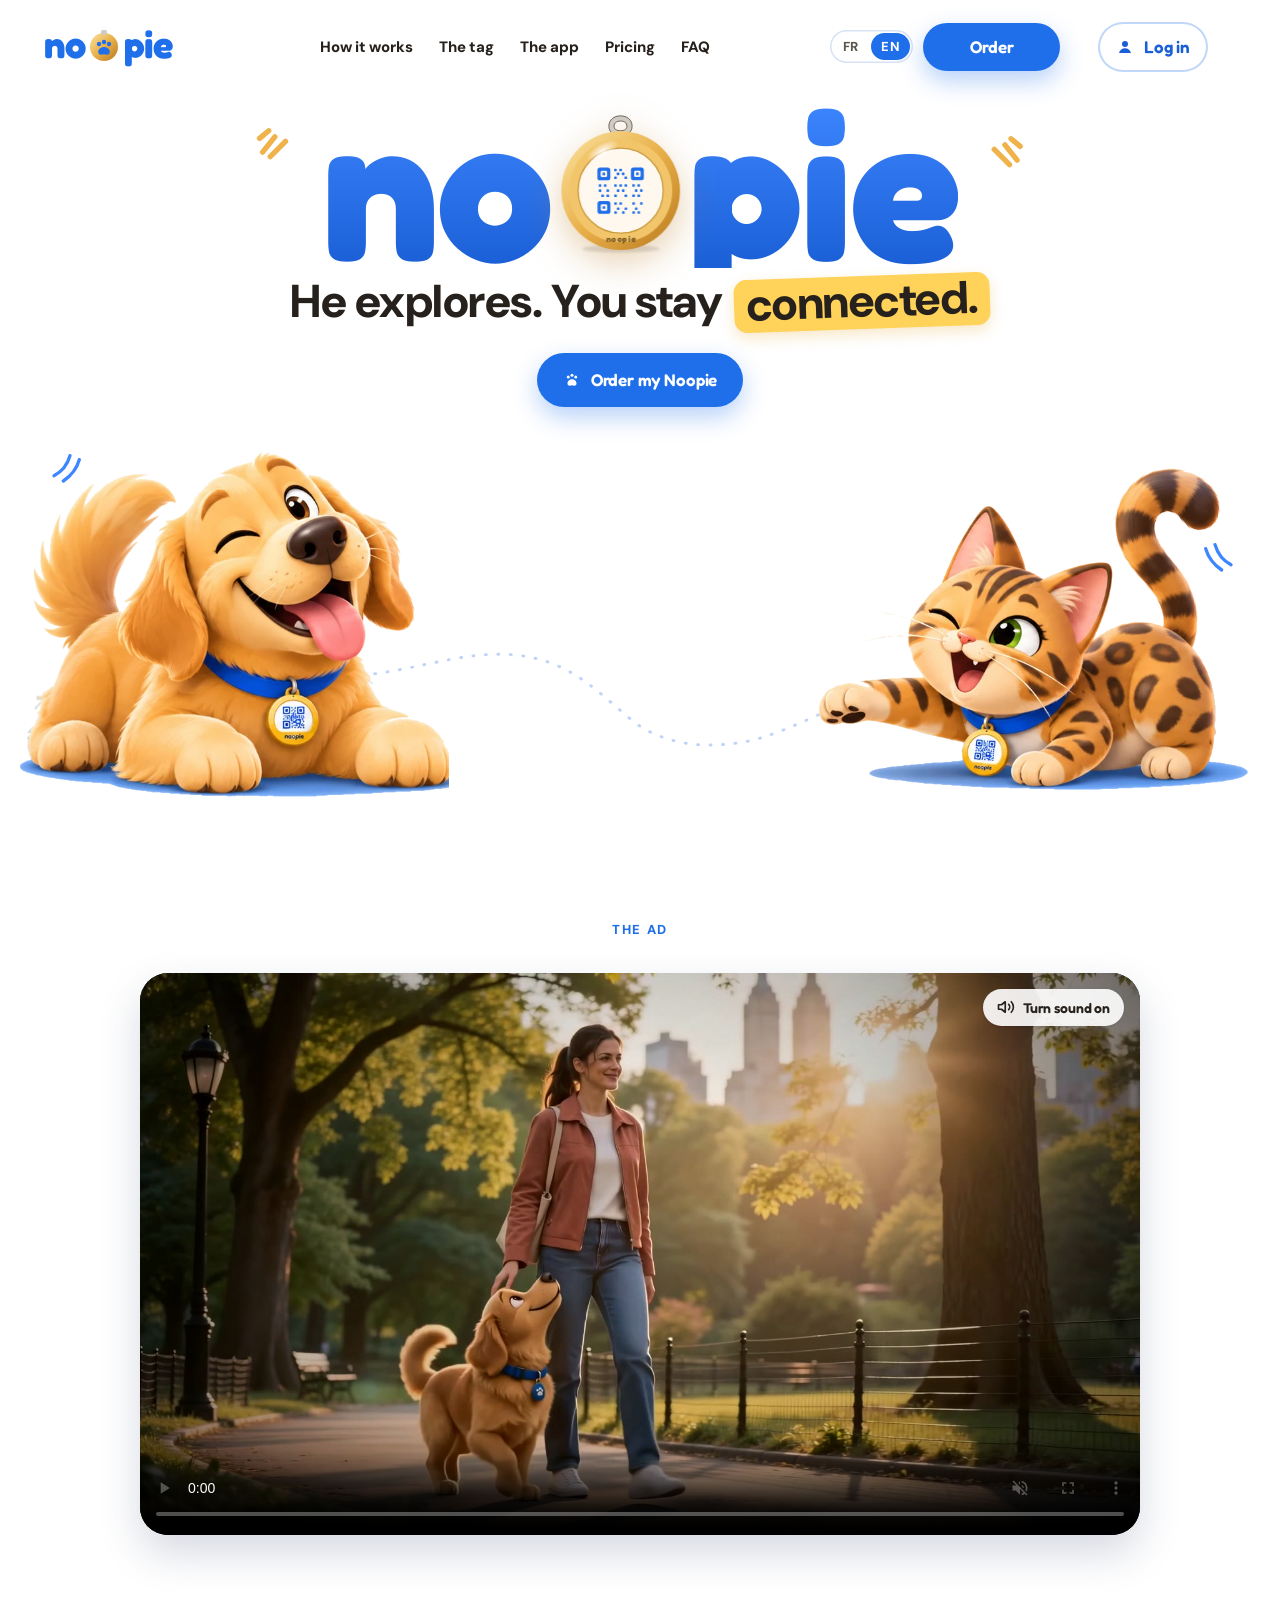
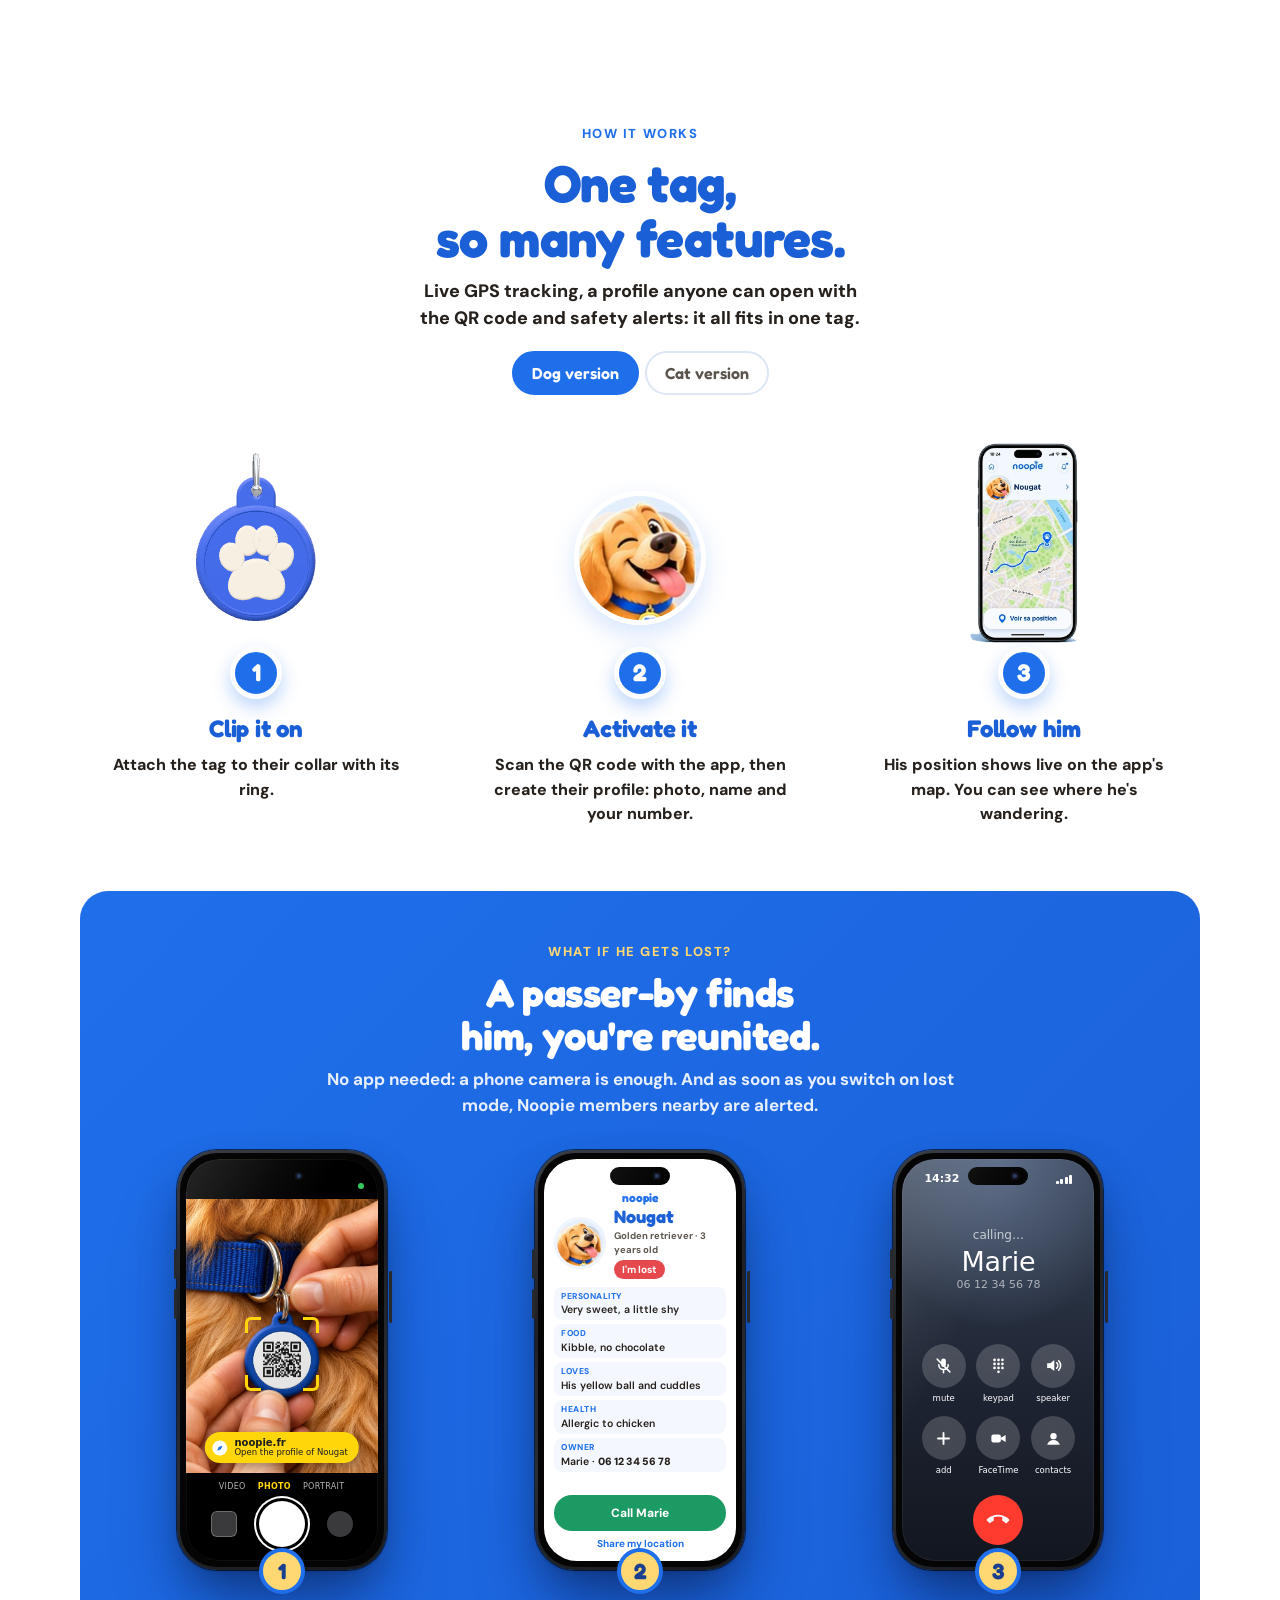
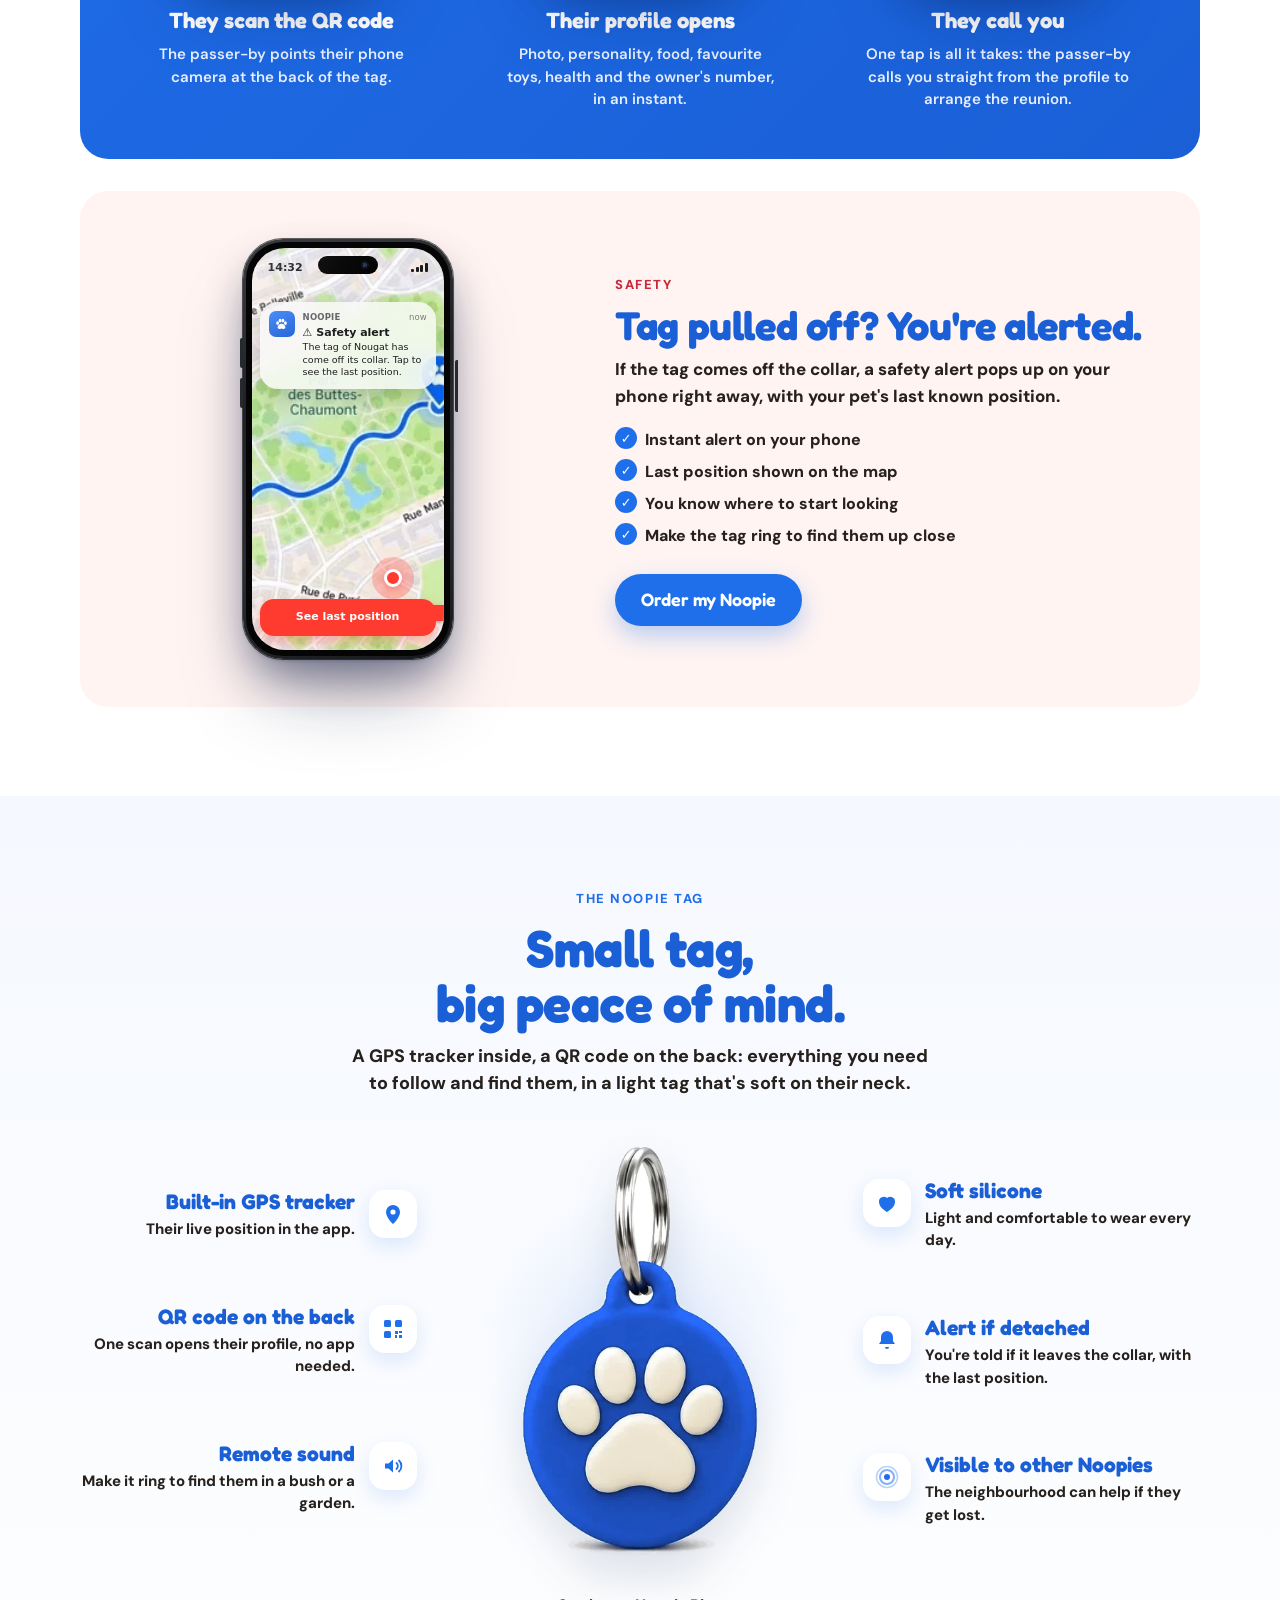
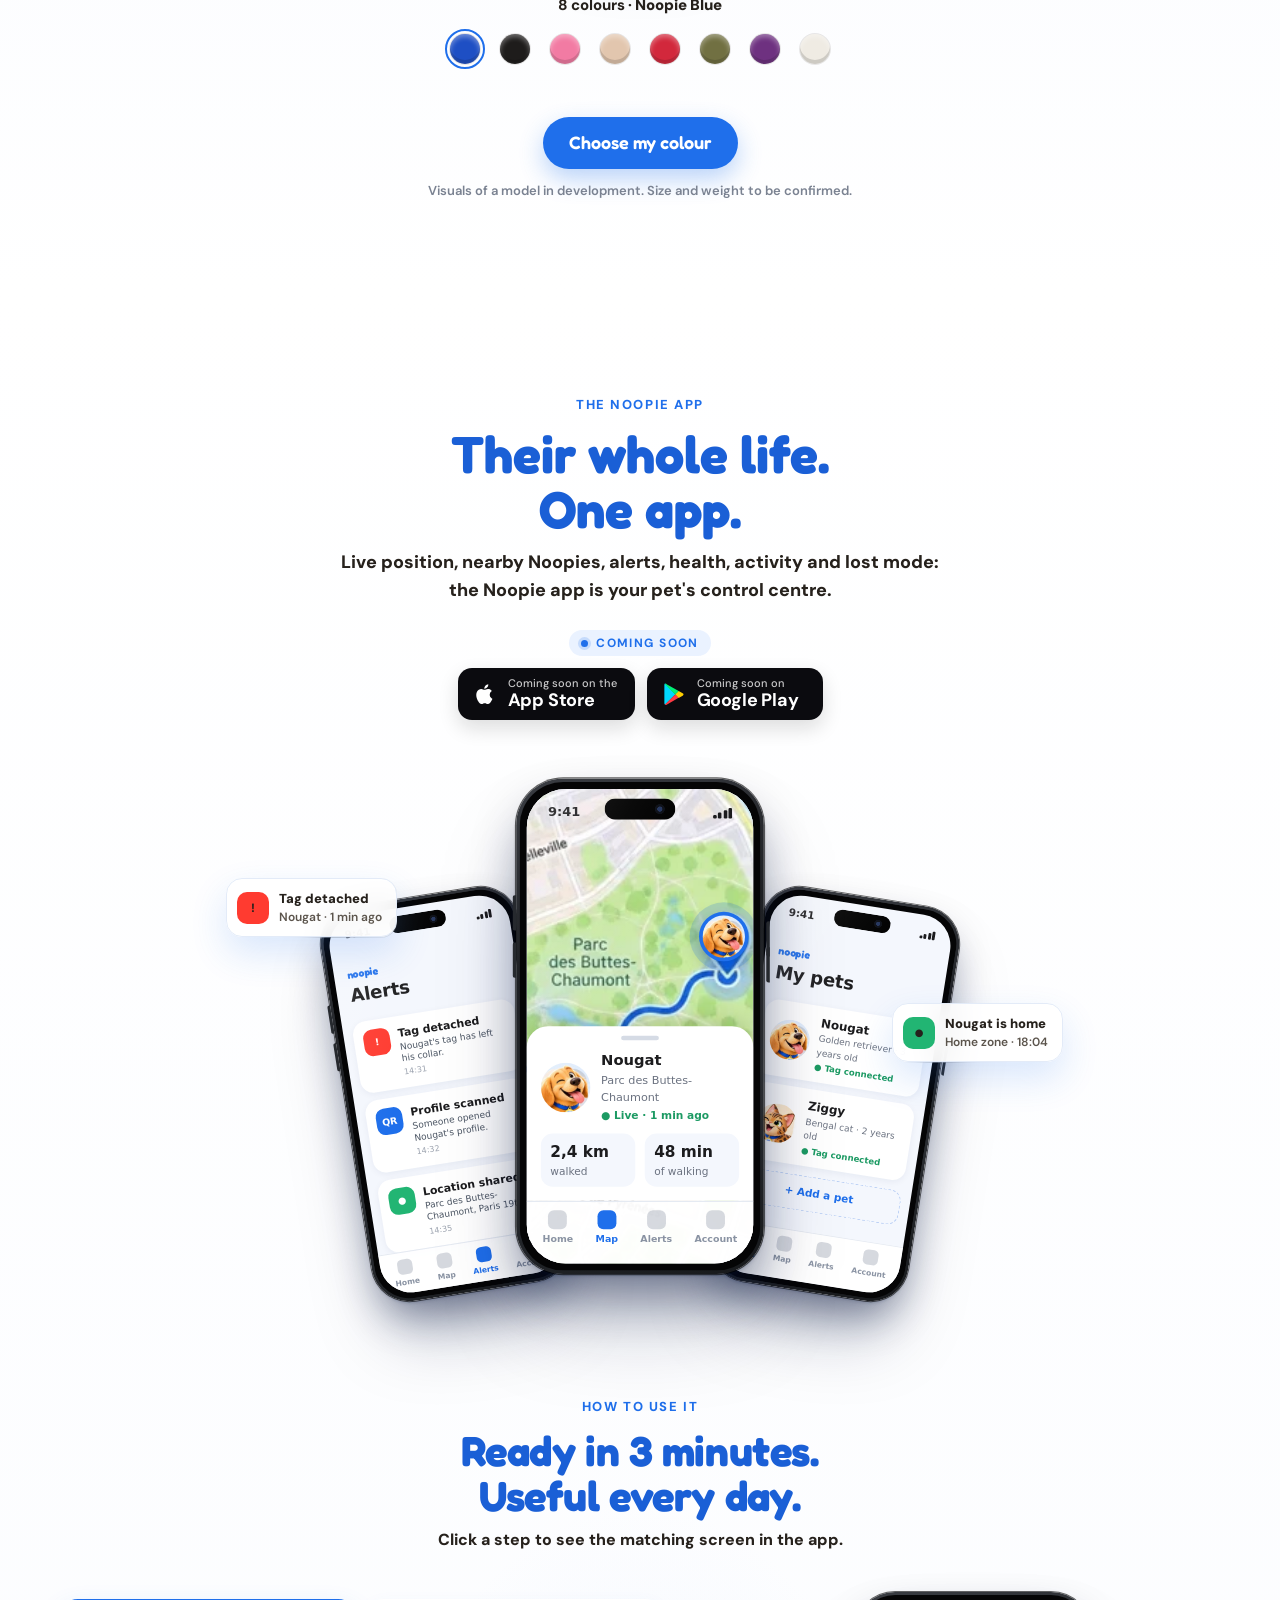
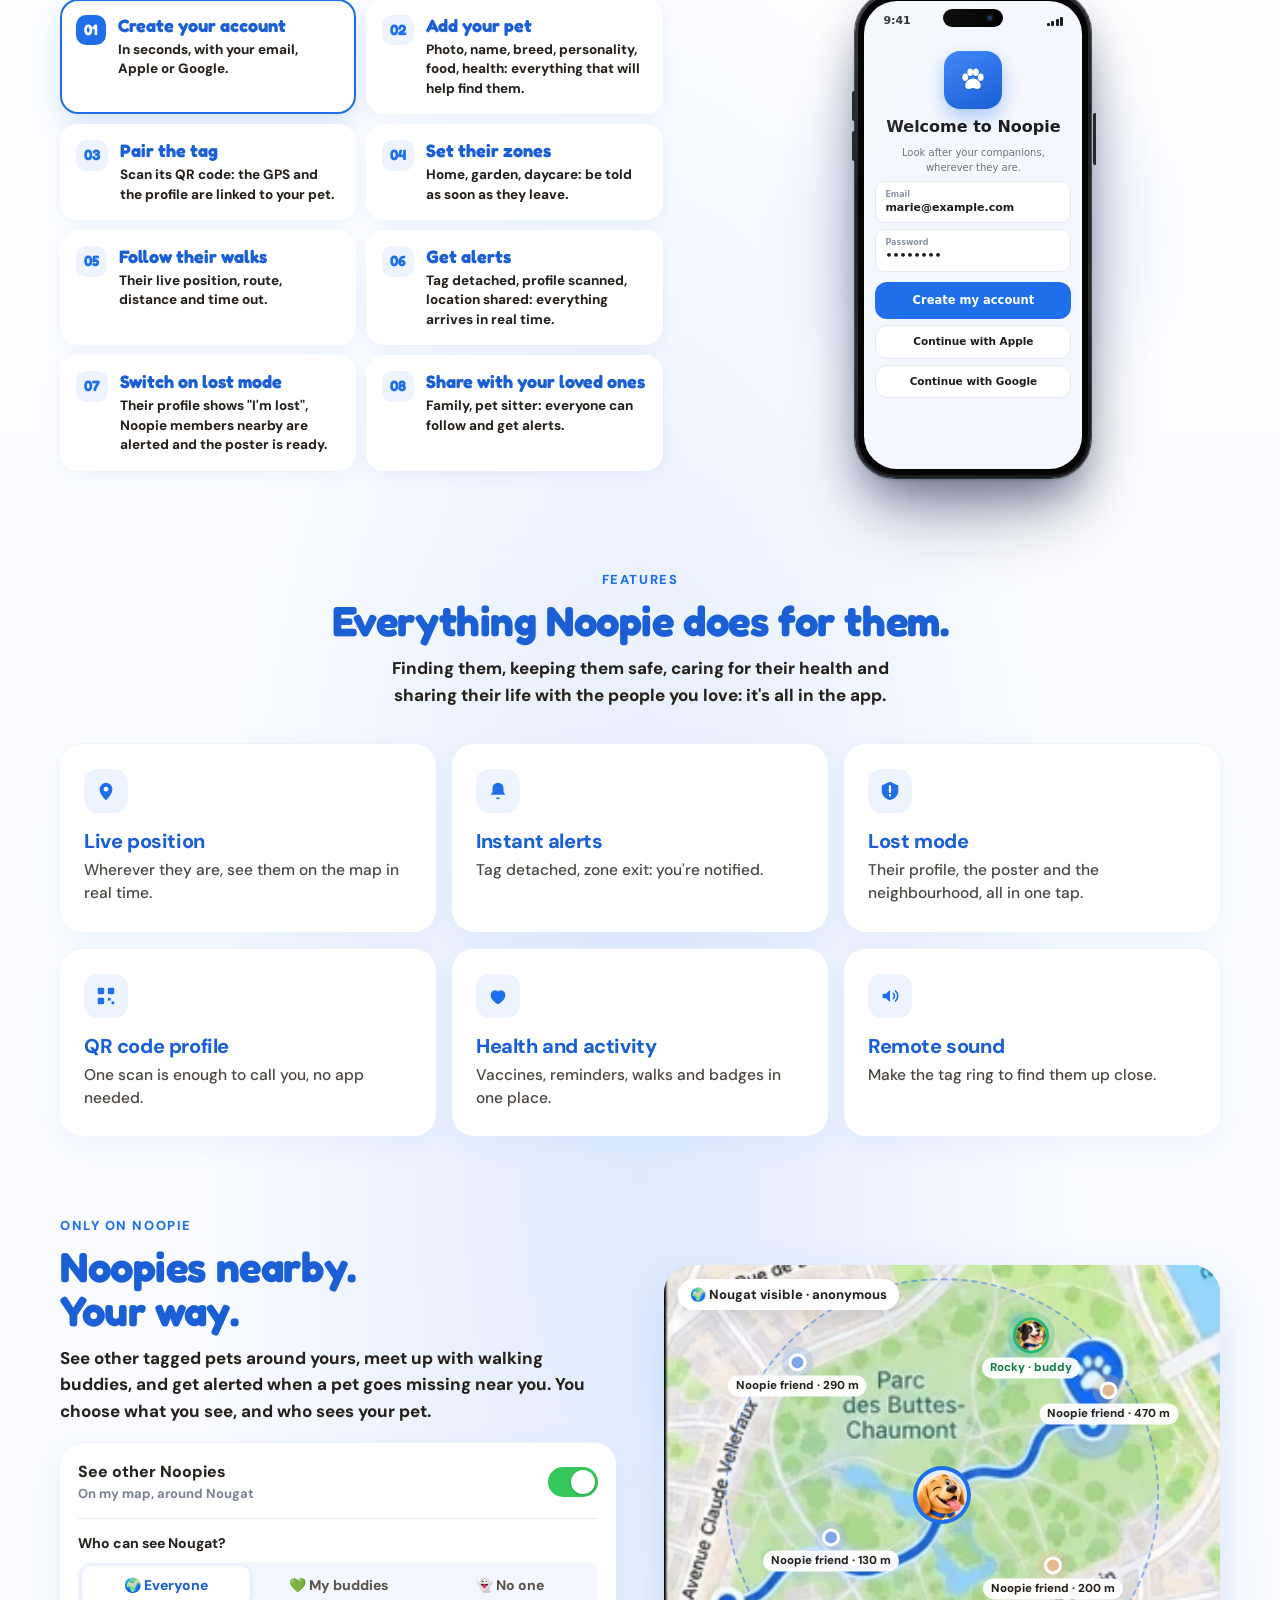
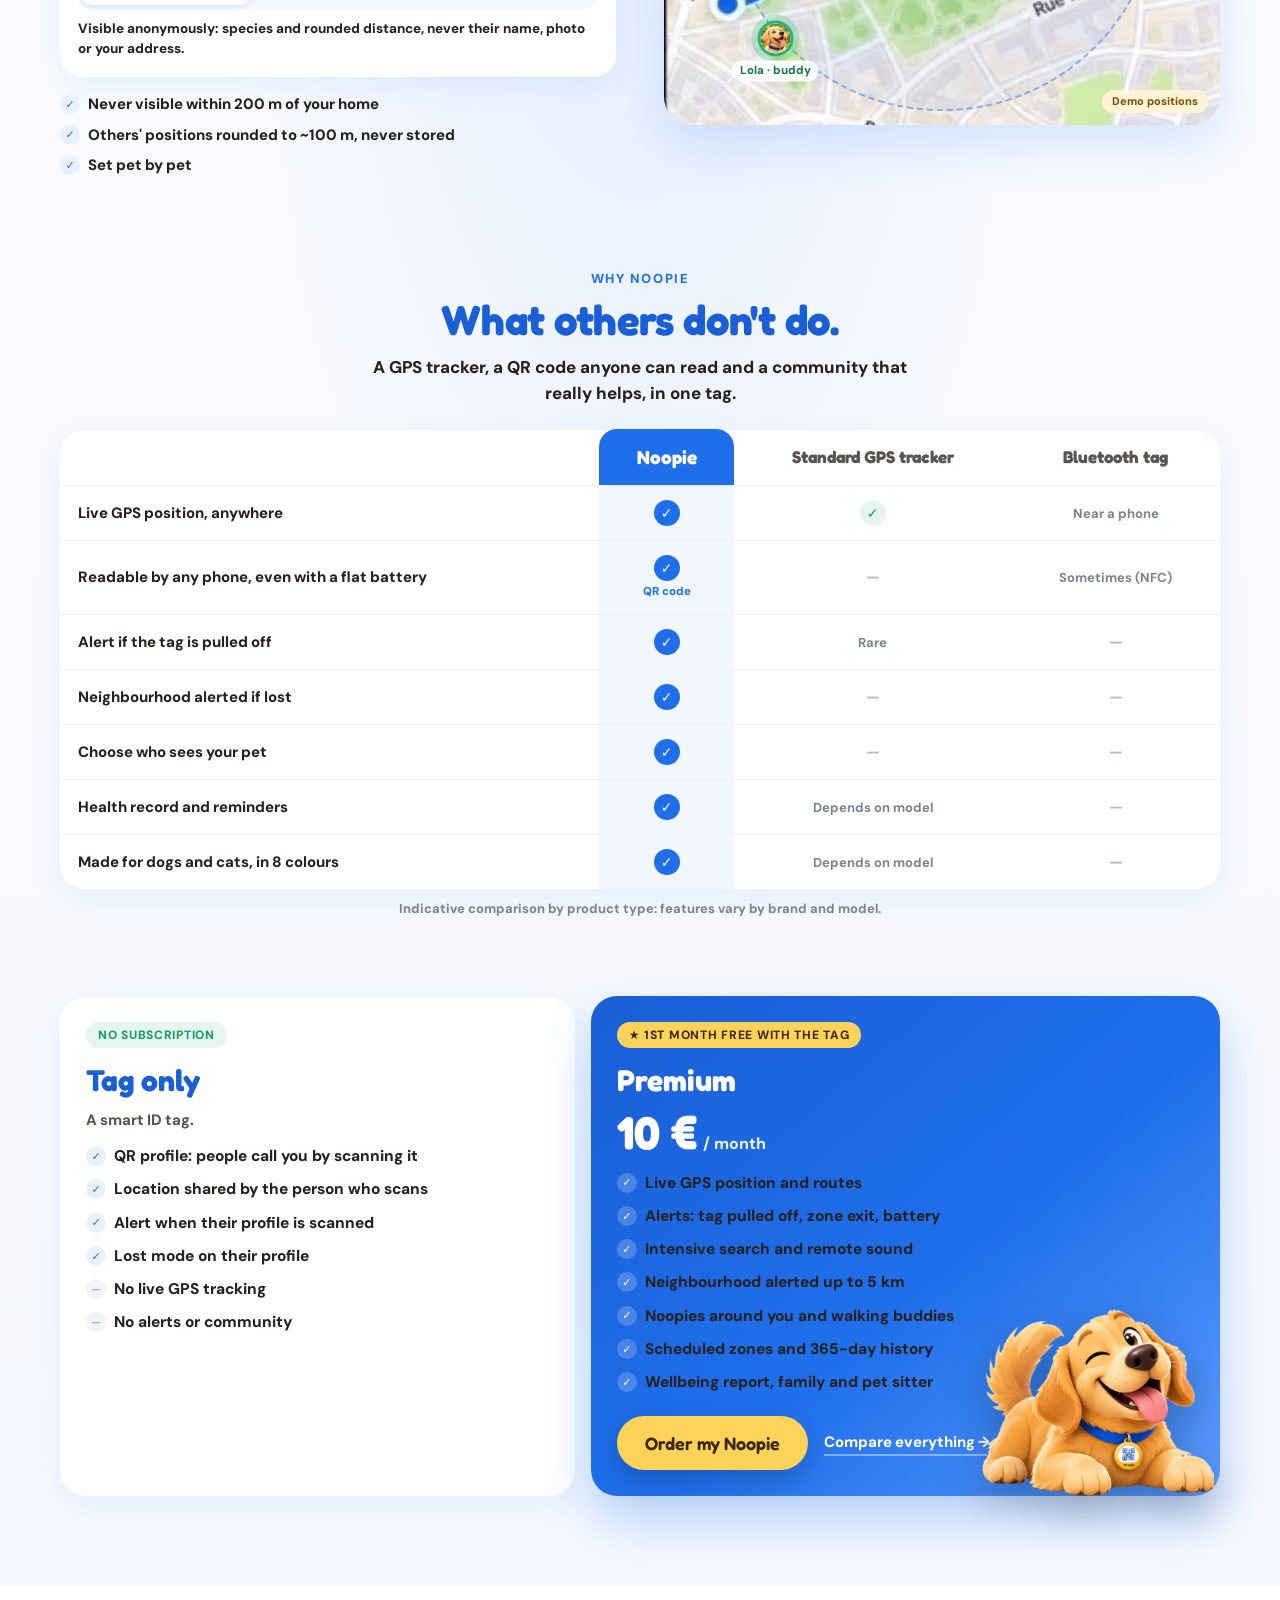
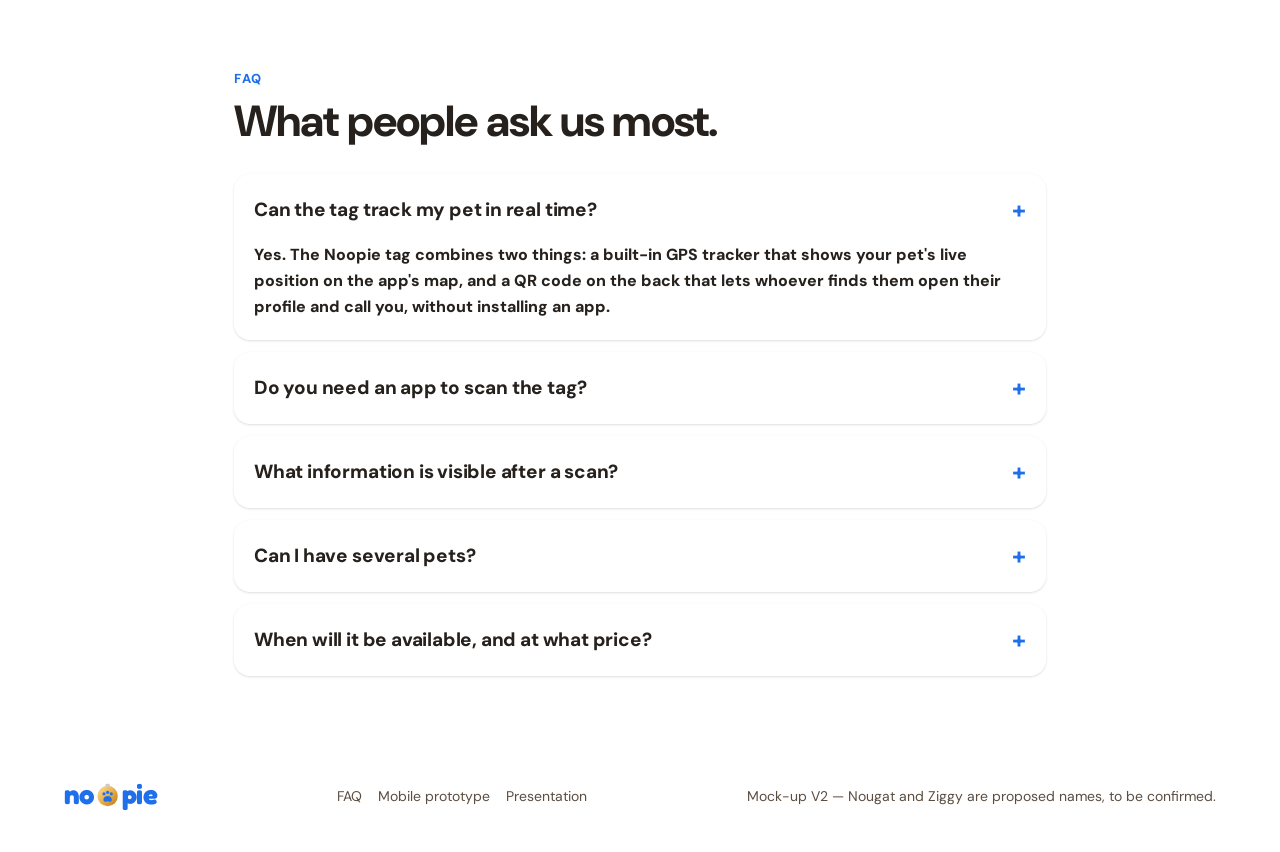
==== index.html @ 2aeaabf5 "Étape 1 : médaillon 3D qui tourne à 360° avec le QR au dos, manille vissée en acier poli · collier n" ====
<!DOCTYPE html><html lang="fr"><head><meta charSet="utf-8"/><meta name="viewport" content="width=device-width, initial-scale=1"/><link rel="preload" href="refs/hero-dog.webp" as="image"/><link rel="preload" as="image" href="refs/yarn.svg"/><link rel="preload" href="refs/hero-cat.webp" as="image"/><link rel="preload" as="image" href="avatars/dog-01-golden.jpg"/><link rel="preload" as="image" href="avatars/dog-02-labrador.jpg"/><link rel="preload" as="image" href="avatars/dog-03-berger-allemand.jpg"/><link rel="preload" as="image" href="avatars/dog-04-bouledogue.jpg"/><link rel="preload" as="image" href="avatars/dog-05-beagle.jpg"/><link rel="preload" as="image" href="avatars/dog-06-husky.jpg"/><link rel="preload" as="image" href="avatars/dog-07-shiba-inu.jpg"/><link rel="stylesheet" href="./_next/static/chunks/2xskfzx-vf1pj.css" data-precedence="next"/><link rel="stylesheet" href="./_next/static/chunks/2ddmrojwgxvfe.css" data-precedence="next"/><link rel="preload" as="script" fetchPriority="low" href="./_next/static/chunks/310vm2bl3xxpt.js"/><script src="./_next/static/chunks/3r801q3tr245x.js" async=""></script><script src="./_next/static/chunks/2iaf6ywsgf9d5.js" async=""></script><script src="./_next/static/chunks/3r-okv0vpv6lc.js" async=""></script><script src="./_next/static/chunks/40wec9cq5kuxs.js" async=""></script><script src="./_next/static/chunks/turbopack-0hvx9v9vijn-c.js" async=""></script><script src="./_next/static/chunks/1ua2kfq9s-me6.js" async=""></script><script src="./_next/static/chunks/1490ihnbi2crv.js" async=""></script><script src="./_next/static/chunks/3q2igzkbwng7i.js" async=""></script><script src="./_next/static/chunks/002gyy15ct9fa.js" async=""></script><script src="./_next/static/chunks/3q6qiab8-8cez.js" async=""></script><script src="./_next/static/chunks/0_zs9fktn8zne.js" async=""></script><script src="./_next/static/chunks/0wbvs5nyu2pt0.js" async=""></script><link rel="preload" href="https://fonts.googleapis.com/css2?family=Fredoka:wght@400;500;600;700&amp;family=DM+Sans:ital,wght@0,400;0,600;0,700;0,800;1,400&amp;display=swap" as="style"/><link rel="preload" href="refs/portrait-dog.jpg" as="image"/><link rel="preload" href="refs/portrait-cat.jpg" as="image"/><link rel="preload" as="image" href="avatars/dog-08-caniche.jpg"/><link rel="preload" as="image" href="avatars/dog-09-teckel.jpg"/><link rel="preload" as="image" href="avatars/dog-10-border-collie.jpg"/><link rel="preload" as="image" href="refs/biarritz-tile.jpg"/><meta name="theme-color" content="#1f6feb"/><title>Noopie — Le médaillon QR pour chiens et chats</title><meta name="description" content="Un scan, et on vous appelle. Le médaillon Noopie se fixe au collier : si votre animal se perd, la personne qui le retrouve scanne le QR code et vous joint tout de suite."/><link rel="icon" href="/favicon.ico?favicon.117ezoe8m31dk.ico" sizes="48x48" type="image/x-icon"/><link rel="preconnect" href="https://fonts.googleapis.com"/><link rel="preconnect" href="https://fonts.gstatic.com" crossorigin="anonymous"/><link href="https://fonts.googleapis.com/css2?family=Fredoka:wght@400;500;600;700&amp;family=DM+Sans:ital,wght@0,400;0,600;0,700;0,800;1,400&amp;display=swap" rel="stylesheet"/><script src="./_next/static/chunks/0cz1d0mv5g_q7.js" noModule=""></script><link rel="stylesheet" href="presentation-home.css?v=82"/><script src="refs/noopie-i18n.js?v=3"></script>
</head><body class="min-h-screen bg-cream text-ink"><div hidden=""><!--$--><!--/$--></div><svg width="0" height="0" style="position:absolute" aria-hidden="true" focusable="false">
<defs>
 <linearGradient id="g-fur" x1="0" y1="0" x2="0" y2="1"><stop offset="0" stop-color="#FBD98E"/><stop offset=".55" stop-color="#F0B24A"/><stop offset="1" stop-color="#C9842A"/></linearGradient>
 <linearGradient id="g-fur2" x1="0" y1="0" x2="0" y2="1"><stop offset="0" stop-color="#E9A43C"/><stop offset="1" stop-color="#B9731F"/></linearGradient>
 <linearGradient id="g-cream" x1="0" y1="0" x2="0" y2="1"><stop offset="0" stop-color="#FFF4DC"/><stop offset="1" stop-color="#F6D9A4"/></linearGradient>
 <linearGradient id="g-cat" x1="0" y1="0" x2="0" y2="1"><stop offset="0" stop-color="#F3C27E"/><stop offset=".55" stop-color="#D99248"/><stop offset="1" stop-color="#A86428"/></linearGradient>
 <linearGradient id="g-cat2" x1="0" y1="0" x2="0" y2="1"><stop offset="0" stop-color="#CF8A40"/><stop offset="1" stop-color="#9A5A22"/></linearGradient>
 <radialGradient id="g-iris-dog" cx=".5" cy=".4" r=".6"><stop offset="0" stop-color="#9A6232"/><stop offset=".7" stop-color="#5C3418"/><stop offset="1" stop-color="#3B1F0C"/></radialGradient>
 <radialGradient id="g-iris-cat" cx=".5" cy=".4" r=".6"><stop offset="0" stop-color="#CFE47A"/><stop offset=".65" stop-color="#6FAE48"/><stop offset="1" stop-color="#3C7A2E"/></radialGradient>
 <radialGradient id="g-nose" cx=".35" cy=".3" r=".8"><stop offset="0" stop-color="#5E4A42"/><stop offset="1" stop-color="#231A17"/></radialGradient>
 <radialGradient id="g-shine" cx=".5" cy=".5" r=".5"><stop offset="0" stop-color="#fff" stop-opacity=".9"/><stop offset="1" stop-color="#fff" stop-opacity="0"/></radialGradient>
 <linearGradient id="g-gold" x1="0" y1="0" x2="1" y2="1"><stop offset="0" stop-color="#FBE3A0"/><stop offset=".5" stop-color="#E9B04A"/><stop offset="1" stop-color="#B9791E"/></linearGradient>
 <linearGradient id="g-name" x1="0" y1="0" x2="0" y2="1"><stop offset="0" stop-color="#3D86FF"/><stop offset="1" stop-color="#1A5FD6"/></linearGradient>
 <filter id="f-soft" x="-20%" y="-20%" width="140%" height="160%"><feGaussianBlur stdDeviation="6"/></filter>
 <filter id="f-soft2" x="-20%" y="-20%" width="140%" height="160%"><feGaussianBlur stdDeviation="2"/></filter>

 <symbol id="np-med" viewBox="0 0 200 220">
  <path d="M100 6 C110 6 118 12 118 22 C118 32 110 36 100 36 C90 36 82 32 82 22 C82 12 90 6 100 6 Z M100 14 C94 14 90 17 90 22 C90 27 94 29 100 29 C106 29 110 27 110 22 C110 17 106 14 100 14 Z" fill="#CFCAC2" stroke="#6B625A" stroke-width="1.5"/>
  <ellipse cx="100" cy="212" rx="60" ry="6" fill="#26211C" opacity=".12" filter="url(#f-soft2)"/>
  <circle cx="100" cy="122" r="92" fill="url(#g-gold)"/>
  <circle cx="100" cy="122" r="80" fill="#F2C56A"/>
  <circle cx="100" cy="122" r="66" fill="#FFF8EE"/>
  <circle cx="100" cy="122" r="66" fill="none" stroke="#C99A3E" stroke-width="2"/>
  <ellipse cx="72" cy="60" rx="28" ry="12" fill="url(#g-shine)" transform="rotate(-30 72 60)"/>
  <g fill="#1F6FEB" transform="translate(64 86)">
   <rect x="0" y="0" width="20" height="20" rx="4"/><rect x="5" y="5" width="10" height="10" rx="2" fill="#FFF8EE"/><rect x="8" y="8" width="4" height="4"/>
   <rect x="52" y="0" width="20" height="20" rx="4"/><rect x="57" y="5" width="10" height="10" rx="2" fill="#FFF8EE"/><rect x="60" y="8" width="4" height="4"/>
   <rect x="0" y="52" width="20" height="20" rx="4"/><rect x="5" y="57" width="10" height="10" rx="2" fill="#FFF8EE"/><rect x="8" y="60" width="4" height="4"/>
   <rect x="26" y="2" width="4" height="4" rx="1"/><rect x="34" y="2" width="4" height="4" rx="1"/><rect x="30" y="8" width="4" height="4" rx="1"/><rect x="38" y="8" width="4" height="4" rx="1"/><rect x="26" y="14" width="4" height="4" rx="1"/><rect x="42" y="14" width="4" height="4" rx="1"/>
   <rect x="2" y="26" width="4" height="4" rx="1"/><rect x="10" y="26" width="4" height="4" rx="1"/><rect x="2" y="34" width="4" height="4" rx="1"/><rect x="14" y="34" width="4" height="4" rx="1"/><rect x="6" y="42" width="4" height="4" rx="1"/><rect x="14" y="42" width="4" height="4" rx="1"/>
   <rect x="26" y="26" width="4" height="4" rx="1"/><rect x="34" y="26" width="4" height="4" rx="1"/><rect x="42" y="26" width="4" height="4" rx="1"/><rect x="30" y="34" width="4" height="4" rx="1"/><rect x="38" y="34" width="4" height="4" rx="1"/><rect x="26" y="42" width="4" height="4" rx="1"/><rect x="42" y="42" width="4" height="4" rx="1"/>
   <rect x="54" y="26" width="4" height="4" rx="1"/><rect x="62" y="26" width="4" height="4" rx="1"/><rect x="58" y="34" width="4" height="4" rx="1"/><rect x="66" y="34" width="4" height="4" rx="1"/><rect x="54" y="42" width="4" height="4" rx="1"/><rect x="62" y="42" width="4" height="4" rx="1"/>
   <rect x="26" y="54" width="4" height="4" rx="1"/><rect x="34" y="54" width="4" height="4" rx="1"/><rect x="30" y="62" width="4" height="4" rx="1"/><rect x="42" y="62" width="4" height="4" rx="1"/><rect x="26" y="68" width="4" height="4" rx="1"/><rect x="38" y="68" width="4" height="4" rx="1"/>
   <rect x="54" y="54" width="4" height="4" rx="1"/><rect x="66" y="54" width="4" height="4" rx="1"/><rect x="58" y="62" width="4" height="4" rx="1"/><rect x="54" y="68" width="4" height="4" rx="1"/><rect x="62" y="68" width="4" height="4" rx="1"/>
  </g>
  <text x="100" y="202" text-anchor="middle" font-family="Fredoka, sans-serif" font-weight="700" font-size="13" fill="#7A5A20" letter-spacing="1">noopie</text>
 </symbol>

 <symbol id="np-med-mini" viewBox="0 0 40 44">
  <rect x="17" y="0" width="6" height="8" rx="3" fill="#CFCAC2" stroke="#6B625A" stroke-width="1"/>
  <circle cx="20" cy="24" r="18" fill="url(#g-gold)"/>
  <circle cx="20" cy="24" r="12" fill="#FFF8EE"/>
  <rect x="14" y="18" width="4" height="4" rx="1" fill="#1F6FEB"/><rect x="22" y="18" width="4" height="4" rx="1" fill="#1F6FEB"/><rect x="14" y="26" width="4" height="4" rx="1" fill="#1F6FEB"/><rect x="23" y="27" width="3" height="3" rx="1" fill="#1F6FEB"/>
  <ellipse cx="14" cy="14" rx="5" ry="2.5" fill="#fff" opacity=".7" transform="rotate(-30 14 14)"/>
 </symbol>

 <symbol id="hero-dog" viewBox="0 0 320 360">
  <ellipse cx="160" cy="346" rx="110" ry="12" fill="#26211C" opacity=".14" filter="url(#f-soft)"/>
  <g class="np-htail-dog"><path d="M70 268 C30 262 10 228 24 200 C32 184 52 186 52 204 C52 222 60 240 90 250 Z" fill="url(#g-fur2)"/><path d="M40 206 C44 222 54 236 76 246" fill="none" stroke="#FBD98E" stroke-width="5" stroke-linecap="round" opacity=".7"/></g>
  <path d="M74 338 C62 300 66 240 104 218 C130 204 190 204 216 218 C254 240 258 300 246 338 Z" fill="url(#g-fur)"/>
  <path d="M110 338 C104 290 120 252 160 246 C200 252 216 290 210 338 Z" fill="url(#g-cream)"/>
  <path d="M136 258 l-8 12 M150 252 l-4 14 M170 252 l4 14 M184 258 l8 12" stroke="#F6D9A4" stroke-width="4" stroke-linecap="round" opacity=".9"/>
  <path d="M106 300 C96 318 98 338 104 344 L132 344 C136 330 134 304 128 290 Z" fill="url(#g-fur)"/>
  <path d="M192 290 C186 304 184 330 188 344 L216 344 C222 338 224 318 214 300 Z" fill="url(#g-fur)"/>
  <ellipse cx="118" cy="344" rx="20" ry="9" fill="#F3C56A"/><ellipse cx="202" cy="344" rx="20" ry="9" fill="#F3C56A"/>
  <path d="M106 344 q6 -6 12 0 M118 344 q6 -6 12 0 M190 344 q6 -6 12 0 M202 344 q6 -6 12 0" stroke="#C9842A" stroke-width="2" fill="none" stroke-linecap="round"/>
  <path d="M96 226 C120 244 200 244 224 226" fill="none" stroke="#1F6FEB" stroke-width="16" stroke-linecap="round"/>
  <path d="M96 226 C120 244 200 244 224 226" fill="none" stroke="#4A8DFF" stroke-width="5" stroke-linecap="round" stroke-dasharray="3 14" opacity=".8"/>
  <svg x="140" y="236" width="40" height="44" viewBox="0 0 40 44"><use href="#np-med-mini"/></svg>
  <path d="M74 110 C36 112 30 190 56 206 C80 220 98 190 96 150 C96 130 92 112 74 110 Z" fill="url(#g-fur2)"/>
  <path d="M246 110 C284 112 290 190 264 206 C240 220 222 190 224 150 C224 130 228 112 246 110 Z" fill="url(#g-fur2)"/>
  <path d="M62 150 C58 176 68 196 80 200" fill="none" stroke="#F6C063" stroke-width="5" stroke-linecap="round" opacity=".55"/>
  <path d="M258 150 C262 176 252 196 240 200" fill="none" stroke="#F6C063" stroke-width="5" stroke-linecap="round" opacity=".55"/>
  <path d="M160 62 C226 62 252 112 250 158 C248 206 214 234 160 234 C106 234 72 206 70 158 C68 112 94 62 160 62 Z" fill="url(#g-fur)"/>
  <ellipse cx="128" cy="96" rx="40" ry="18" fill="url(#g-shine)" transform="rotate(-20 128 96)" opacity=".7"/>
  <path d="M160 150 C196 150 214 174 212 200 C210 224 188 236 160 236 C132 236 110 224 108 200 C106 174 124 150 160 150 Z" fill="url(#g-cream)"/>
  <path d="M108 120 C120 108 140 108 150 116" fill="none" stroke="#C9842A" stroke-width="5" stroke-linecap="round" opacity=".8"/>
  <path d="M212 120 C200 108 180 108 170 116" fill="none" stroke="#C9842A" stroke-width="5" stroke-linecap="round" opacity=".8"/>
  <g class="np-eye"><ellipse cx="128" cy="144" rx="22" ry="25" fill="#fff"/><ellipse cx="130" cy="146" rx="15" ry="18" fill="url(#g-iris-dog)"/><ellipse cx="131" cy="148" rx="9" ry="12" fill="#17100A"/><circle cx="124" cy="138" r="6" fill="#fff"/><circle cx="137" cy="154" r="2.5" fill="#fff" opacity=".8"/><path d="M106 138 C112 122 144 122 150 138" fill="none" stroke="#D99A3C" stroke-width="3" opacity=".6"/></g>
  <g class="np-eye b"><ellipse cx="192" cy="144" rx="22" ry="25" fill="#fff"/><ellipse cx="190" cy="146" rx="15" ry="18" fill="url(#g-iris-dog)"/><ellipse cx="189" cy="148" rx="9" ry="12" fill="#17100A"/><circle cx="184" cy="138" r="6" fill="#fff"/><circle cx="197" cy="154" r="2.5" fill="#fff" opacity=".8"/><path d="M170 138 C176 122 208 122 214 138" fill="none" stroke="#D99A3C" stroke-width="3" opacity=".6"/></g>
  <ellipse cx="160" cy="186" rx="20" ry="14" fill="url(#g-nose)"/>
  <ellipse cx="152" cy="181" rx="6" ry="3.5" fill="#fff" opacity=".55"/>
  <path d="M160 198 q-16 16 -34 4 M160 198 q16 16 34 4" fill="none" stroke="#8A5A2A" stroke-width="4" stroke-linecap="round"/>
  <path d="M138 206 C144 232 176 232 182 206 C170 214 150 214 138 206 Z" fill="#5A2A1E"/>
  <path d="M146 212 C150 234 170 234 174 212 Z" fill="#F0705C"/>
  <path d="M160 214 v12" stroke="#D8574A" stroke-width="2.5" stroke-linecap="round"/>
  <ellipse cx="104" cy="178" rx="12" ry="7" fill="#F5A989" opacity=".5"/><ellipse cx="216" cy="178" rx="12" ry="7" fill="#F5A989" opacity=".5"/>
  <path d="M146 70 C150 56 162 54 170 62 C174 52 186 54 186 66" fill="none" stroke="#FBD98E" stroke-width="6" stroke-linecap="round"/>
 </symbol>

 <symbol id="hero-cat" viewBox="0 0 300 360">
  <ellipse cx="150" cy="346" rx="92" ry="11" fill="#26211C" opacity=".14" filter="url(#f-soft)"/>
  <g class="np-htail-cat"><path d="M212 300 C262 292 286 246 266 214 C254 196 230 204 236 226 C240 244 236 266 206 280 Z" fill="url(#g-cat2)"/><path d="M250 214 l16 -4 M262 236 l14 2 M256 258 l12 8" stroke="#5A3620" stroke-width="7" stroke-linecap="round"/></g>
  <path d="M80 338 C70 296 80 236 116 222 C140 212 180 212 200 222 C236 240 236 296 226 338 Z" fill="url(#g-cat)"/>
  <path d="M112 338 C108 296 122 262 152 258 C184 262 196 296 192 338 Z" fill="url(#g-cream)"/>
  <g fill="#5A3620"><path d="M98 262 c6 -8 18 -6 20 2 c-4 8 -16 10 -20 -2 Z"/><path d="M90 300 c6 -8 18 -6 20 2 c-4 8 -16 10 -20 -2 Z"/><path d="M196 262 c-6 -8 -18 -6 -20 2 c4 8 16 10 20 -2 Z"/><path d="M208 300 c-6 -8 -18 -6 -20 2 c4 8 16 10 20 -2 Z"/></g>
  <g fill="#B5773A"><ellipse cx="108" cy="263" rx="5" ry="3"/><ellipse cx="100" cy="301" rx="5" ry="3"/><ellipse cx="186" cy="263" rx="5" ry="3"/><ellipse cx="198" cy="301" rx="5" ry="3"/></g>
  <path d="M110 300 C100 318 102 338 108 344 L132 344 C136 330 134 306 128 290 Z" fill="url(#g-cat)"/>
  <path d="M174 290 C168 306 166 330 170 344 L194 344 C200 338 202 318 192 300 Z" fill="url(#g-cat)"/>
  <ellipse cx="120" cy="344" rx="17" ry="8" fill="#E6B06A"/><ellipse cx="182" cy="344" rx="17" ry="8" fill="#E6B06A"/>
  <path d="M110 344 q5 -5 10 0 M120 344 q5 -5 10 0 M172 344 q5 -5 10 0 M182 344 q5 -5 10 0" stroke="#A86428" stroke-width="2" fill="none" stroke-linecap="round"/>
  <path d="M104 226 C124 242 180 242 200 226" fill="none" stroke="#1F6FEB" stroke-width="14" stroke-linecap="round"/>
  <svg x="134" y="234" width="36" height="40" viewBox="0 0 40 44"><use href="#np-med-mini"/></svg>
  <path d="M86 118 L66 36 L136 84 Z" fill="url(#g-cat2)"/><path d="M90 108 L76 54 L124 86 Z" fill="#F4B5A0"/>
  <path d="M214 118 L234 36 L164 84 Z" fill="url(#g-cat2)"/><path d="M210 108 L224 54 L176 86 Z" fill="#F4B5A0"/>
  <path d="M150 72 C212 72 236 116 232 160 C228 204 196 230 150 230 C104 230 72 204 68 160 C64 116 88 72 150 72 Z" fill="url(#g-cat)"/>
  <ellipse cx="120" cy="104" rx="36" ry="16" fill="url(#g-shine)" transform="rotate(-18 120 104)" opacity=".6"/>
  <path d="M150 164 C180 164 196 184 194 204 C192 222 172 232 150 232 C128 232 108 222 106 204 C104 184 120 164 150 164 Z" fill="url(#g-cream)"/>
  <path d="M136 84 L128 112 M150 80 L150 110 M164 84 L172 112" stroke="#5A3620" stroke-width="5" stroke-linecap="round" opacity=".9"/>
  <g fill="#5A3620"><path d="M84 160 c6 -8 16 -6 18 2 c-4 8 -14 10 -18 -2 Z"/><path d="M216 160 c-6 -8 -16 -6 -18 2 c4 8 14 10 18 -2 Z"/></g>
  <g class="np-eye"><ellipse cx="120" cy="146" rx="24" ry="24" fill="#fff"/><ellipse cx="122" cy="148" rx="17" ry="18" fill="url(#g-iris-cat)"/><ellipse cx="123" cy="149" rx="7" ry="14" fill="#17100A"/><circle cx="114" cy="138" r="6" fill="#fff"/><circle cx="130" cy="158" r="2.5" fill="#fff" opacity=".8"/><path d="M96 134 C104 122 136 122 144 134" fill="none" stroke="#8A5A2A" stroke-width="3" opacity=".6"/></g>
  <g class="np-eye b"><ellipse cx="180" cy="146" rx="24" ry="24" fill="#fff"/><ellipse cx="178" cy="148" rx="17" ry="18" fill="url(#g-iris-cat)"/><ellipse cx="177" cy="149" rx="7" ry="14" fill="#17100A"/><circle cx="170" cy="138" r="6" fill="#fff"/><circle cx="186" cy="158" r="2.5" fill="#fff" opacity=".8"/><path d="M156 134 C164 122 196 122 204 134" fill="none" stroke="#8A5A2A" stroke-width="3" opacity=".6"/></g>
  <path d="M140 186 h20 l-10 10 Z" fill="#F0705C"/>
  <path d="M150 196 q-10 12 -22 2 M150 196 q12 12 26 -4" fill="none" stroke="#8A5A2A" stroke-width="3.5" stroke-linecap="round"/>
  <g stroke="#fff" stroke-width="2.5" stroke-linecap="round" opacity=".9"><path d="M110 196 l-36 -8 M110 204 l-36 4"/><path d="M190 196 l36 -8 M190 204 l36 4"/></g>
  <ellipse cx="98" cy="186" rx="10" ry="6" fill="#F5A989" opacity=".45"/><ellipse cx="202" cy="186" rx="10" ry="6" fill="#F5A989" opacity=".45"/>
 </symbol>
</defs></svg><main class="overflow-x-clip"><header class="relative z-40 mx-auto flex max-w-[1240px] items-center justify-between gap-3 px-4 pb-2 pt-4 md:px-6 md:pt-5"><a href="#top" class="inline-flex items-center" aria-label="Noopie, accueil"><svg viewBox="0 0 156 44" class="h-10 w-auto md:h-11" role="img" aria-label="Noopie"><text x="0" y="33" font-family="Fredoka, sans-serif" font-weight="700" font-size="38" fill="#1F6FEB" letter-spacing="-1">no</text><g transform="translate(60 22)"><circle r="14" fill="url(#g-gold)"></circle><g fill="#1F6FEB" transform="translate(0 1)"><circle cx="-5" cy="-4" r="2.2"></circle><circle cx="0" cy="-6" r="2.2"></circle><circle cx="5" cy="-4" r="2.2"></circle><path d="M0 -1c-3.2 0-5.8 2.4-5.8 5 0 1.6 1.3 2.8 2.9 2.8 1.1 0 1.9-.5 2.9-.5s1.8.5 2.9.5c1.6 0 2.9-1.2 2.9-2.8 0-2.6-2.6-5-5.8-5Z"></path></g><rect x="-3" y="-17" width="6" height="5" rx="2" fill="#CFCAC2"></rect></g><text x="80" y="33" font-family="Fredoka, sans-serif" font-weight="700" font-size="38" fill="#1F6FEB" letter-spacing="-1">pie</text></svg></a><nav class="hidden min-w-0 items-center gap-0.5 md:flex" aria-label="Navigation principale"><a href="#comment" class="whitespace-nowrap rounded-full px-2.5 py-2 text-[14px] font-bold no-underline xl:px-3 xl:text-[15px] text-ink hover:bg-sand">Comment ça marche ?</a><a href="#medaillon" class="whitespace-nowrap rounded-full px-2.5 py-2 text-[14px] font-bold no-underline xl:px-3 xl:text-[15px] text-ink hover:bg-sand">Le médaillon</a><a href="#app" class="whitespace-nowrap rounded-full px-2.5 py-2 text-[14px] font-bold no-underline xl:px-3 xl:text-[15px] text-ink hover:bg-sand">L’application</a><a href="#formules" class="whitespace-nowrap rounded-full px-2.5 py-2 text-[14px] font-bold no-underline xl:px-3 xl:text-[15px] text-ink hover:bg-sand">Tarifs</a><a href="#faq" class="whitespace-nowrap rounded-full px-2.5 py-2 text-[14px] font-bold no-underline xl:px-3 xl:text-[15px] text-ink hover:bg-sand">FAQ</a></nav><div class="flex items-center gap-2.5"><a href="./commander.html" class="np-hd-cta hidden sm:inline-flex">Commander</a><span class="hidden sm:block np-hd-login"><a href="./compte.html" class="inline-flex min-h-12 items-center justify-center gap-2.5 whitespace-nowrap rounded-full border-2 border-transparent px-6 py-3 font-display text-[17px] font-semibold no-underline bg-blue text-white shadow-[0_10px_24px_rgba(31,111,235,.32)] hover:bg-blue-2 " tabindex="0"><svg width="18" height="18" viewBox="0 0 24 24" fill="currentColor" aria-hidden="true"><circle cx="12" cy="8" r="4"></circle><path d="M4 20c1-4.2 4.4-6.5 8-6.5s7 2.3 8 6.5z"></path></svg>Se connecter</a></span><button type="button" class="inline-flex h-12 w-12 items-center justify-center rounded-full border-2 border-ink/20 bg-white md:hidden" aria-label="Ouvrir le menu" aria-expanded="false" aria-controls="menu-mobile" data-testid="burger"><svg width="22" height="22" viewBox="0 0 24 24" fill="none" stroke="currentColor" stroke-width="2.5" stroke-linecap="round" aria-hidden="true"><path d="M4 7h16M4 12h16M4 17h16"></path></svg></button></div></header><section id="top" class="relative overflow-hidden"><div aria-hidden="true" class="pointer-events-none absolute inset-x-0 bottom-0 h-[34%] md:h-[30%]"><svg viewBox="0 0 1440 300" preserveAspectRatio="none" class="h-full w-full"><path d="M0 110 C300 40 600 150 900 90 C1120 46 1300 60 1440 110 L1440 300 L0 300 Z" fill="#CFE0FB"></path><path d="M0 150 C300 80 600 190 900 130 C1120 86 1300 100 1440 150 L1440 300 L0 300 Z" fill="#B9D1F7" opacity=".8"></path></svg></div><div class="relative mx-auto max-w-[1240px] px-4 pb-6 pt-2 md:px-6 md:pt-4"><div class="hidden md:block"><div class="text-center"><h1 class="font-display relative inline-flex select-none items-center justify-center whitespace-nowrap font-bold leading-[0.82] tracking-[-0.05em] text-[min(16.5vw,208px)]" aria-label="noopie" data-testid="big-name"><span aria-hidden="true" class="inline-block bg-gradient-to-b from-blue-3 to-[#1A5FD6] bg-clip-text text-transparent" style="opacity:0;transform:translateY(40px) rotate(-4deg)">n</span><span aria-hidden="true" class="inline-block bg-gradient-to-b from-blue-3 to-[#1A5FD6] bg-clip-text text-transparent" style="opacity:0;transform:translateY(40px) rotate(4deg)">o</span><span aria-hidden="true" class="relative mx-[0.02em] inline-block w-[0.62em]" style="opacity:0;transform:translateY(40px) rotate(-4deg)"><svg viewBox="0 0 200 220" class="block w-full drop-shadow-[0_12px_18px_rgba(185,121,30,.35)]" style="transform-origin:50% 8%"><use href="#np-med"></use></svg></span><span aria-hidden="true" class="inline-block bg-gradient-to-b from-blue-3 to-[#1A5FD6] bg-clip-text text-transparent" style="opacity:0;transform:translateY(40px) rotate(4deg)">p</span><span aria-hidden="true" class="inline-block bg-gradient-to-b from-blue-3 to-[#1A5FD6] bg-clip-text text-transparent" style="opacity:0;transform:translateY(40px) rotate(-4deg)">i</span><span aria-hidden="true" class="inline-block bg-gradient-to-b from-blue-3 to-[#1A5FD6] bg-clip-text text-transparent" style="opacity:0;transform:translateY(40px) rotate(4deg)">e</span><svg aria-hidden="true" viewBox="0 0 60 60" class="absolute -left-[0.32em] top-[0.08em] w-[0.22em] text-gold"><path d="M10 50 L26 30 M20 56 L40 36 M6 32 L18 22" stroke="currentColor" stroke-width="7" stroke-linecap="round"></path></svg><svg aria-hidden="true" viewBox="0 0 60 60" class="absolute -right-[0.32em] top-[0.12em] w-[0.22em] text-gold"><path d="M50 50 L34 30 M40 56 L20 36 M54 32 L42 22" stroke="currentColor" stroke-width="7" stroke-linecap="round"></path></svg></h1></div><div class="mt-2 text-center" style="opacity:0;transform:translateY(14px)"><p class="font-display text-[clamp(30px,3.6vw,52px)] font-semibold leading-[1.1] text-blue-2" data-testid="tagline">Il explore. Vous gardez <span class="np-hl">le lien.</span></p><p class="mx-auto mt-3 max-w-[760px] text-[18px] leading-relaxed text-ink-2">Il a ses aventures, vous avez la carte.<br class="hidden lg:block"/>Et si un jour il prend un mauvais chemin, un scan suffit pour vous réunir.</p><p class="mx-auto mt-2 max-w-[640px] text-[13px] font-bold text-ink-2/80" data-testid="tracking-note">Suivi sur carte présenté en démonstration — disponibilité et couverture à confirmer.</p></div><div class="relative z-10 mt-6 flex justify-center gap-3" style="opacity:0;transform:translateY(14px)"><a href="./commander.html" class="inline-flex min-h-12 items-center justify-center gap-2.5 whitespace-nowrap rounded-full border-2 border-transparent px-6 py-3 font-display text-[17px] font-semibold no-underline bg-blue text-white shadow-[0_10px_24px_rgba(31,111,235,.32)] hover:bg-blue-2 " tabindex="0"><svg width="18" height="18" viewBox="0 0 24 24" fill="currentColor" aria-hidden="true"><circle cx="7" cy="8" r="2"></circle><circle cx="12" cy="5.5" r="2"></circle><circle cx="17" cy="8" r="2"></circle><path d="M12 11c-3 0-6 2.5-6 5.5 0 1.8 1.4 3 3 3 1.2 0 2-.6 3-.6s1.8.6 3 .6c1.6 0 3-1.2 3-3 0-3-3-5.5-6-5.5Z"></path></svg>Commander mon Noopie</a></div><div class="relative mt-[-40px] h-[380px] lg:h-[430px]"><div class="absolute bottom-0 left-[-2%] w-[36%] max-w-[620px]" style="opacity:0;transform:translateY(50px) scale(0.9)"><div><img src="refs/hero-dog.webp" alt="Nougat, le golden retriever Noopie, couché et tout sourire, langue sortie" class="w-full" width="653" height="523"/></div><svg aria-hidden="true" viewBox="0 0 60 60" class="absolute -top-2 left-[6%] w-10 text-blue-3"><path d="M12 46 C24 40 32 30 36 16 M26 54 C38 46 46 36 50 22" stroke="currentColor" stroke-width="5" stroke-linecap="round" fill="none"></path></svg></div><div class="absolute bottom-[4%] left-1/2 w-[9%] max-w-[150px] -translate-x-1/2" style="opacity:0;transform:translateY(50px) scale(0.9)"><div><img src="refs/yarn.svg" alt="" class="w-full" width="240" height="190"/></div><svg aria-hidden="true" viewBox="0 0 60 60" class="absolute -left-6 -top-6 w-9 rotate-[-30deg] text-gold"><path d="M12 46 C24 40 32 30 36 16 M26 54 C38 46 46 36 50 22" stroke="currentColor" stroke-width="5" stroke-linecap="round" fill="none"></path></svg></div><div class="absolute bottom-0 right-[-1%] w-[36%] max-w-[640px]" style="opacity:0;transform:translateY(50px) scale(0.9)"><div><img src="refs/hero-cat.webp" alt="Ziggy, le chat du Bengal Noopie, joueur, une patte tendue" class="w-full" width="647" height="484"/></div><svg aria-hidden="true" viewBox="0 0 60 60" class="absolute right-[2%] top-[18%] w-10 scale-x-[-1] text-blue-3"><path d="M12 46 C24 40 32 30 36 16 M26 54 C38 46 46 36 50 22" stroke="currentColor" stroke-width="5" stroke-linecap="round" fill="none"></path></svg></div></div></div><div class="md:hidden"><div class="text-center"><h1 class="font-display relative inline-flex select-none items-center justify-center whitespace-nowrap font-bold leading-[0.82] tracking-[-0.05em] mt-2 text-[22vw]" aria-label="noopie" data-testid="big-name"><span aria-hidden="true" class="inline-block bg-gradient-to-b from-blue-3 to-[#1A5FD6] bg-clip-text text-transparent" style="opacity:0;transform:translateY(40px) rotate(-4deg)">n</span><span aria-hidden="true" class="inline-block bg-gradient-to-b from-blue-3 to-[#1A5FD6] bg-clip-text text-transparent" style="opacity:0;transform:translateY(40px) rotate(4deg)">o</span><span aria-hidden="true" class="relative mx-[0.02em] inline-block w-[0.62em]" style="opacity:0;transform:translateY(40px) rotate(-4deg)"><svg viewBox="0 0 200 220" class="block w-full drop-shadow-[0_12px_18px_rgba(185,121,30,.35)]" style="transform-origin:50% 8%"><use href="#np-med"></use></svg></span><span aria-hidden="true" class="inline-block bg-gradient-to-b from-blue-3 to-[#1A5FD6] bg-clip-text text-transparent" style="opacity:0;transform:translateY(40px) rotate(4deg)">p</span><span aria-hidden="true" class="inline-block bg-gradient-to-b from-blue-3 to-[#1A5FD6] bg-clip-text text-transparent" style="opacity:0;transform:translateY(40px) rotate(-4deg)">i</span><span aria-hidden="true" class="inline-block bg-gradient-to-b from-blue-3 to-[#1A5FD6] bg-clip-text text-transparent" style="opacity:0;transform:translateY(40px) rotate(4deg)">e</span><svg aria-hidden="true" viewBox="0 0 60 60" class="absolute -left-[0.32em] top-[0.08em] w-[0.22em] text-gold"><path d="M10 50 L26 30 M20 56 L40 36 M6 32 L18 22" stroke="currentColor" stroke-width="7" stroke-linecap="round"></path></svg><svg aria-hidden="true" viewBox="0 0 60 60" class="absolute -right-[0.32em] top-[0.12em] w-[0.22em] text-gold"><path d="M50 50 L34 30 M40 56 L20 36 M54 32 L42 22" stroke="currentColor" stroke-width="7" stroke-linecap="round"></path></svg></h1></div><p class="mt-3 text-center font-display text-[30px] font-semibold leading-[1.1] text-blue-2" data-testid="tagline">Il explore.<br/>Vous gardez <span class="np-hl">le lien.</span></p><p class="mt-2 text-center text-[16px] leading-relaxed text-ink-2">Il a ses aventures, vous avez la carte. Et si un jour il prend un mauvais chemin, un scan suffit pour vous réunir.</p><p class="mt-2 text-center text-[12px] font-bold leading-snug text-ink-2/80" data-testid="tracking-note">Suivi sur carte présenté en démonstration — disponibilité et couverture à confirmer.</p><div class="relative z-10 mt-4 flex flex-col gap-2.5"><a href="./commander.html" class="inline-flex min-h-12 items-center justify-center gap-2.5 whitespace-nowrap rounded-full border-2 border-transparent px-6 py-3 font-display text-[17px] font-semibold no-underline bg-blue text-white shadow-[0_10px_24px_rgba(31,111,235,.32)] hover:bg-blue-2 min-h-14 w-full text-[18px]" tabindex="0">Commander mon Noopie</a></div><div class="relative mt-2 grid grid-cols-2 items-end gap-1"><div style="opacity:0;transform:translateY(50px) scale(0.9)"><img src="refs/hero-dog.webp" alt="Nougat, le golden retriever Noopie" class="w-full" width="653" height="523"/></div><div style="opacity:0;transform:translateY(50px) scale(0.9)"><img src="refs/hero-cat.webp" alt="Ziggy, le chat du Bengal Noopie" class="w-full" width="647" height="484"/></div></div></div></div></section><section id="video" class="mx-auto max-w-[1200px] px-4 py-16 md:px-6 md:py-20"><div style="opacity:0;transform:translateY(22px)"><div class="mx-auto mb-8 text-center md:mb-10"><span class="text-[13px] font-extrabold uppercase tracking-[0.12em] text-blue">La publicité</span></div><div class="relative mx-auto aspect-video w-full max-w-[1000px] overflow-hidden rounded-[28px] bg-[#0f1522] shadow-soft" data-testid="brand-video"><video class="h-full w-full object-contain" controls="" autoPlay="" muted="" loop="" playsInline="" preload="auto" poster="video/noopie-film-v15-poster.jpg" aria-label="Publicité Noopie, 53 secondes"><source src="video/noopie-film-v15.mp4" type="video/mp4"/>Votre navigateur ne peut pas lire cette vidéo.</video><button type="button" aria-label="Activer le son de la publicité" data-testid="film-sound" class="absolute right-4 top-4 inline-flex items-center gap-2 rounded-full bg-white/90 px-3.5 py-2 font-display text-[14px] font-semibold text-ink shadow hover:bg-white"><svg width="18" height="18" viewBox="0 0 24 24" fill="none" stroke="currentColor" stroke-width="2.2" stroke-linecap="round" stroke-linejoin="round" aria-hidden="true"><path d="M11 5 6 9H2v6h4l5 4V5Z"></path><path d="M15.5 8.5a5 5 0 0 1 0 7"></path><path d="M19 5a10 10 0 0 1 0 14"></path></svg>Activer le son</button></div></div></section><section id="comment" class="np-how" aria-labelledby="np-steps-heading"><div class="np-how-inner"><img class="np-med-boot" src="data:," alt="" aria-hidden="true" onerror="window.__npmm||(window.__npmm=1,document.head.appendChild(Object.assign(document.createElement('script'),{src:'./refs/noopie-minimap.js?v=3'})))"><input type="radio" name="np-pet" id="np-pet-dog" class="np-pet-input" checked><input type="radio" name="np-pet" id="np-pet-cat" class="np-pet-input"><div class="np-how-head"><span class="np-how-kicker">Comment ça marche ?</span><h2 id="np-steps-heading">Un médaillon,<br>tellement de fonctions.</h2><p>Suivi GPS en direct, fiche accessible par QR code et alerte de sécurité : tout tient dans un seul médaillon.</p><div class="np-pet-toggle" role="group" aria-label="Version chien ou chat"><label for="np-pet-dog" class="np-pet-btn np-pet-btn--dog">Version chien</label><label for="np-pet-cat" class="np-pet-btn np-pet-btn--cat">Version chat</label></div></div><ol class="np-how-steps"><li class="np-how-step"><div class="np-how-media np-how-media--tag" data-np3d-auto><img class="np-3d-boot" src="data:," alt="" aria-hidden="true" onerror="window.__np3d||(window.__np3d=1,document.head.appendChild(Object.assign(document.createElement('script'),{type:'module',src:'./refs/medallion3d-order.js?v=2'})))"><img class="np-dog" src="refs/noopie-medaillon-seul.webp?v=2" width="360" height="610" alt="Le médaillon Noopie bleu avec sa patte en relief." loading="lazy" decoding="async"><img class="np-cat" src="refs/noopie-medaillon-seul-nude.webp" width="360" height="610" alt="Le médaillon Noopie nude avec sa patte blanche en relief." loading="lazy" decoding="async"></div><span class="np-how-num">1</span><h3>Accrochez-le</h3><p>Fixez le médaillon à son collier grâce à son anneau.</p></li><li class="np-how-step"><div class="np-how-media np-how-media--profile"><img class="np-dog" src="refs/portrait-dog.jpg" width="120" height="122" alt="Fiche de Nougat dans l’application Noopie." loading="lazy" decoding="async"><img class="np-cat" src="refs/portrait-cat.jpg" width="120" height="122" alt="Fiche de Ziggy dans l’application Noopie." loading="lazy" decoding="async"></div><span class="np-how-num">2</span><h3>Activez-le</h3><p>Scannez le QR code avec l’application, puis créez sa fiche : photo, nom et votre numéro.</p></li><li class="np-how-step"><div class="np-how-media np-how-media--app"><div class="np-shot np-dog"><img src="refs/step-app-phone.webp?v=2" width="359" height="665" alt="L’application Noopie affiche la position de Nougat sur la carte." loading="lazy" decoding="async"><div class="np-shot-map"><div class="np-mm" data-minimap='{&quot;pet&quot;:&quot;dog&quot;,&quot;route&quot;:true,&quot;zoom&quot;:15.3}' aria-hidden="true"></div><span class="np-shot-btn">📍 Voir sa position</span></div></div><div class="np-shot np-cat"><img src="refs/step-app-phone-cat.webp" width="359" height="665" alt="L’application Noopie affiche la position de Ziggy sur la carte." loading="lazy" decoding="async"><div class="np-shot-map"><div class="np-mm" data-minimap='{&quot;pet&quot;:&quot;cat&quot;,&quot;route&quot;:false,&quot;zoom&quot;:15.3}' aria-hidden="true"></div><span class="np-shot-btn">📍 Voir sa position</span></div></div></div><span class="np-how-num">3</span><h3>Suivez-le</h3><p>Sa position s’affiche en direct sur la carte de l’application. Vous voyez où il se promène.</p></li></ol><div class="np-lost"><div class="np-lost-head"><span class="np-how-kicker np-how-kicker--light">Et s’il s’égare ?</span><h3>Un passant le retrouve, vous êtes réunis.</h3><p>Pas besoin d’application : un simple appareil photo suffit. Et dès que vous activez le mode perdu, les membres Noopie du quartier sont prévenus.</p></div><ol class="np-lost-steps"><li class="np-lost-step"><div class="np-lost-visual"><div class="np-phone np-phone--fiche np-cam" aria-hidden="true"><div class="np-phone-screen np-cam-screen"><img class="np-cam-view np-dog" src="refs/noopie-scan-collar.webp" width="547" height="820" alt=""><img class="np-cam-view np-cat" src="refs/noopie-scan-bengal-nude.webp" width="547" height="820" alt=""><span class="np-cam-top"><i></i></span><span class="np-cam-qr"><i></i><i></i><i></i><i></i></span><span class="np-cam-link"><svg viewBox="0 0 24 24" aria-hidden="true"><circle cx="12" cy="12" r="10" fill="#fff"/><path d="M15.5 8.5l-2 5-5 2 2-5z" fill="#1F6FEB"/></svg><span><b>noopie.fr</b>Ouvrir la fiche de <span class="np-dog">Nougat</span><span class="np-cat">Ziggy</span></span></span><div class="np-cam-bottom"><span class="np-cam-modes"><span>VIDÉO</span><b>PHOTO</b><span>PORTRAIT</span></span><span class="np-cam-ctrl"><i class="np-cam-thumb"></i><i class="np-cam-shutter"></i><i class="np-cam-flip"></i></span></div></div></div></div><span class="np-lost-num">1</span><h4>Il scanne le QR code</h4><p>Le passant vise le dos du médaillon avec l’appareil photo de son téléphone.</p></li><li class="np-lost-step"><div class="np-lost-visual"><div class="np-phone np-phone--fiche np-dog" aria-hidden="true"><div class="np-phone-screen np-fiche"><div class="np-fiche-top">noopie</div><div class="np-fiche-id"><img src="refs/portrait-dog.jpg" width="120" height="122" alt=""><div><b class="np-fiche-name">Nougat</b><span class="np-fiche-breed">Golden retriever · 3 ans</span><span class="np-fiche-lost">Je suis perdu</span></div></div><dl class="np-fiche-rows"><div><dt>Caractère</dt><dd>Très gentil, un peu peureux</dd></div><div><dt>Nourriture</dt><dd>Croquettes, pas de chocolat</dd></div><div><dt>Il adore</dt><dd>Sa balle jaune et les câlins</dd></div><div><dt>Santé</dt><dd>Allergique au poulet</dd></div><div><dt>Propriétaire</dt><dd>Marie · <b>06 12 34 56 78</b></dd></div></dl><span class="np-fiche-call">Appeler Marie</span><span class="np-fiche-share">Partager ma position</span></div></div><div class="np-phone np-phone--fiche np-cat np-theme-cat" aria-hidden="true"><div class="np-phone-screen np-fiche"><div class="np-fiche-top">noopie</div><div class="np-fiche-id"><img src="refs/portrait-cat.jpg" width="120" height="122" alt=""><div><b class="np-fiche-name">Ziggy</b><span class="np-fiche-breed">Chat du Bengal · 2 ans</span><span class="np-fiche-lost">Je suis perdu</span></div></div><dl class="np-fiche-rows"><div><dt>Caractère</dt><dd>Joueur, un peu craintif</dd></div><div><dt>Nourriture</dt><dd>Pâtée au saumon</dd></div><div><dt>Il adore</dt><dd>Plumes et souris en laine</dd></div><div><dt>Santé</dt><dd>Stérilisé, vaccins à jour</dd></div><div><dt>Propriétaire</dt><dd>Marie · <b>06 12 34 56 78</b></dd></div></dl><span class="np-fiche-call">Appeler Marie</span><span class="np-fiche-share">Partager ma position</span></div></div></div><span class="np-lost-num">2</span><h4>Sa fiche s’affiche</h4><p>Photo, caractère, nourriture, jeux préférés, santé et le numéro du propriétaire, en un instant.</p></li><li class="np-lost-step"><div class="np-lost-visual"><div class="np-phone np-phone--fiche np-ios" aria-hidden="true"><div class="np-phone-screen np-ios-call"><div class="np-ios-bar"><span>14:32</span><span class="np-ios-sig"><i></i><i></i><i></i><i></i></span></div><span class="np-ios-state">appel…</span><b class="np-ios-name">Marie</b><span class="np-ios-num">06 12 34 56 78</span><div class="np-ios-grid"><span><i><svg viewBox="0 0 24 24" aria-hidden="true"><rect x="9" y="3" width="6" height="11" rx="3" fill="currentColor"/><path d="M6 11a6 6 0 0 0 12 0M12 17v4" stroke="currentColor" stroke-width="2" fill="none" stroke-linecap="round"/><path d="M4 4l16 16" stroke="currentColor" stroke-width="2" stroke-linecap="round"/></svg></i>silence</span><span><i><svg viewBox="0 0 24 24" aria-hidden="true"><circle cx="7" cy="5" r="1.7" fill="currentColor"/><circle cx="12" cy="5" r="1.7" fill="currentColor"/><circle cx="17" cy="5" r="1.7" fill="currentColor"/><circle cx="7" cy="10" r="1.7" fill="currentColor"/><circle cx="12" cy="10" r="1.7" fill="currentColor"/><circle cx="17" cy="10" r="1.7" fill="currentColor"/><circle cx="7" cy="15" r="1.7" fill="currentColor"/><circle cx="12" cy="15" r="1.7" fill="currentColor"/><circle cx="17" cy="15" r="1.7" fill="currentColor"/><circle cx="12" cy="20" r="1.7" fill="currentColor"/></svg></i>clavier</span><span><i><svg viewBox="0 0 24 24" aria-hidden="true"><path d="M4 9v6h4l5 4V5L8 9H4z" fill="currentColor"/><path d="M16 8.5a5 5 0 0 1 0 7M18.5 6a8.5 8.5 0 0 1 0 12" stroke="currentColor" stroke-width="2" fill="none" stroke-linecap="round"/></svg></i>haut-parleur</span><span><i><svg viewBox="0 0 24 24" aria-hidden="true"><path d="M12 5v14M5 12h14" stroke="currentColor" stroke-width="2.4" stroke-linecap="round"/></svg></i>ajouter</span><span><i><svg viewBox="0 0 24 24" aria-hidden="true"><rect x="3" y="7" width="12" height="10" rx="2.5" fill="currentColor"/><path d="M15 11l6-3.5v9L15 13z" fill="currentColor"/></svg></i>FaceTime</span><span><i><svg viewBox="0 0 24 24" aria-hidden="true"><circle cx="12" cy="9" r="4" fill="currentColor"/><path d="M4 20c1-4 4.5-6 8-6s7 2 8 6z" fill="currentColor"/></svg></i>contacts</span></div><span class="np-ios-end"><i><svg viewBox="0 0 24 24" aria-hidden="true"><path d="M6.6 10.8c1.4 2.8 3.8 5.1 6.6 6.6l2.2-2.2c.3-.3.7-.4 1-.2 1.1.4 2.3.6 3.6.6.6 0 1 .4 1 1V20c0 .6-.4 1-1 1C10.6 21 3 13.4 3 4c0-.6.4-1 1-1h3.5c.6 0 1 .4 1 1 0 1.3.2 2.5.6 3.6.1.3 0 .7-.2 1z" fill="currentColor"/></svg></i></span></div></div></div><span class="np-lost-num">3</span><h4>Il vous appelle</h4><p>Un geste suffit : le passant vous appelle directement depuis la fiche pour organiser les retrouvailles.</p></li></ol></div><div class="np-alert"><div class="np-alert-visual"><div class="np-phone np-phone--fiche np-ios-alert" aria-hidden="true"><div class="np-phone-screen np-ia-screen"><div class="np-mm" data-minimap='{&quot;red&quot;:true,&quot;zoom&quot;:15.6}' aria-hidden="true"></div><div class="np-ios-bar np-ia-bar"><span>14:32</span><span class="np-ios-sig"><i></i><i></i><i></i><i></i></span></div><div class="np-ia-notif"><span class="np-ia-icon"><svg viewBox="0 0 24 24" aria-hidden="true"><g fill="#fff"><ellipse cx="6.5" cy="10" rx="2" ry="2.6"/><ellipse cx="10" cy="6.5" rx="2" ry="2.6"/><ellipse cx="14" cy="6.5" rx="2" ry="2.6"/><ellipse cx="17.5" cy="10" rx="2" ry="2.6"/><path d="M12 11c-3 0-5.5 2.6-5.5 5 0 2 2 2.6 3.6 2.2.7-.2 1.2-.5 1.9-.5s1.2.3 1.9.5c1.6.4 3.6-.2 3.6-2.2 0-2.4-2.5-5-5.5-5z"/></g></svg></span><div><span class="np-ia-head"><b>NOOPIE</b><em>maintenant</em></span><b class="np-ia-title">⚠️ Alerte sécurité</b><span class="np-ia-body">Le médaillon de <span class="np-dog">Nougat</span><span class="np-cat">Ziggy</span> a été détaché de son collier. Touchez pour voir sa dernière position.</span></div></div><span class="np-ia-pin"><i></i><b></b></span><span class="np-ia-tag">Dernière position · 14:31</span><span class="np-ia-btn">Voir la dernière position</span></div></div></div><div class="np-alert-copy"><span class="np-how-kicker np-how-kicker--alert">Sécurité</span><h3>Médaillon arraché ? Vous êtes alerté.</h3><p>Si le médaillon est détaché de son collier, une alerte de sécurité s’affiche aussitôt sur votre téléphone, avec la dernière position connue de votre animal.</p><ul class="np-alert-list"><li>Alerte immédiate sur votre téléphone</li><li>Dernière position affichée sur la carte</li><li>Vous savez où commencer à chercher</li><li>Faites sonner son médaillon pour le repérer de près</li></ul><a class="np-how-cta np-how-cta--blue" href="./commander.html">Commander mon Noopie</a></div></div></div></section><section id="medaillon" class="np-med" aria-labelledby="np-product-title"><div class="np-med-inner"><input type="radio" name="np-col" id="np-col-bleu" class="np-col-input" checked><input type="radio" name="np-col" id="np-col-noir" class="np-col-input"><input type="radio" name="np-col" id="np-col-rose" class="np-col-input"><input type="radio" name="np-col" id="np-col-nude" class="np-col-input"><input type="radio" name="np-col" id="np-col-rouge" class="np-col-input"><input type="radio" name="np-col" id="np-col-kaki" class="np-col-input"><input type="radio" name="np-col" id="np-col-prune" class="np-col-input"><input type="radio" name="np-col" id="np-col-nuage" class="np-col-input"><div class="np-med-head"><span class="np-how-kicker">Le médaillon Noopie</span><h2 id="np-product-title">Petit médaillon,<br>grande tranquillité.</h2><p>Le traceur GPS au cœur, le QR code au dos : tout ce qu’il faut pour le suivre et le retrouver, dans un médaillon léger et doux pour son cou.</p></div><div class="np-med-stage"><ul class="np-med-feats"><li class="np-med-feat np-med-feat--l"><span class="np-med-ico"><svg viewBox="0 0 24 24"><path d="M12 22s7-6.2 7-12a7 7 0 1 0-14 0c0 5.8 7 12 7 12z" fill="currentColor"/><circle cx="12" cy="10" r="2.6" fill="#fff"/></svg></span><div><b>Traceur GPS intégré</b><span>Sa position en direct dans l’application.</span></div></li><li class="np-med-feat np-med-feat--l"><span class="np-med-ico"><svg viewBox="0 0 24 24" fill="currentColor"><rect x="3" y="3" width="7" height="7" rx="1.5"/><rect x="14" y="3" width="7" height="7" rx="1.5"/><rect x="3" y="14" width="7" height="7" rx="1.5"/><rect x="14" y="14" width="3" height="3"/><rect x="18" y="18" width="3" height="3"/><rect x="18" y="14" width="3" height="2"/><rect x="14" y="18" width="2" height="3"/></svg></span><div><b>QR code au dos</b><span>Un scan ouvre sa fiche, sans application.</span></div></li><li class="np-med-feat np-med-feat--l"><span class="np-med-ico"><svg viewBox="0 0 24 24" aria-hidden="true"><path d="M4 9.5h3.5L12 5.5v13l-4.5-4H4z" fill="currentColor"/><path d="M15.5 9a4 4 0 0 1 0 6M18 6.5a7.5 7.5 0 0 1 0 11" fill="none" stroke="currentColor" stroke-width="1.8" stroke-linecap="round"/></svg></span><div><b>Son à distance</b><span>Faites-le sonner pour le repérer dans un buisson ou un jardin.</span></div></li></ul><div class="np-med-hero"><span class="np-med-halo"></span><img class="np-med-boot" src="data:," alt="" aria-hidden="true" onerror="window.__np3d||(window.__np3d=1,import('./refs/medallion3d.js?v=4'))"><img class="np-c np-c-bleu" src="refs/med/face-bleu.webp?v=5" width="360" height="610" alt="Médaillon Noopie, couleur bleu noopie" loading="lazy" decoding="async"><img class="np-c np-c-noir" src="refs/med/face-noir.webp?v=5" width="360" height="610" alt="Médaillon Noopie, couleur noir réglisse" loading="lazy" decoding="async"><img class="np-c np-c-rose" src="refs/med/face-rose.webp?v=5" width="360" height="610" alt="Médaillon Noopie, couleur rose bonbon" loading="lazy" decoding="async"><img class="np-c np-c-nude" src="refs/med/face-nude.webp?v=5" width="360" height="610" alt="Médaillon Noopie, couleur nude" loading="lazy" decoding="async"><img class="np-c np-c-rouge" src="refs/med/face-rouge.webp?v=5" width="360" height="610" alt="Médaillon Noopie, couleur rouge cerise" loading="lazy" decoding="async"><img class="np-c np-c-kaki" src="refs/med/face-kaki.webp?v=5" width="360" height="610" alt="Médaillon Noopie, couleur kaki" loading="lazy" decoding="async"><img class="np-c np-c-prune" src="refs/med/face-prune.webp?v=5" width="360" height="610" alt="Médaillon Noopie, couleur violet prune" loading="lazy" decoding="async"><img class="np-c np-c-nuage" src="refs/med/face-nuage.webp?v=5" width="360" height="610" alt="Médaillon Noopie, couleur blanc nuage" loading="lazy" decoding="async"></div><ul class="np-med-feats"><li class="np-med-feat np-med-feat--r"><span class="np-med-ico"><svg viewBox="0 0 24 24"><path d="M12 21c-4.5-2.6-8-6-8-10.2A4.8 4.8 0 0 1 12 7a4.8 4.8 0 0 1 8 3.8C20 15 16.5 18.4 12 21z" fill="currentColor"/></svg></span><div><b>Silicone doux</b><span>Léger et agréable à porter au quotidien.</span></div></li><li class="np-med-feat np-med-feat--r"><span class="np-med-ico"><svg viewBox="0 0 24 24"><path d="M12 3a6 6 0 0 0-6 6v4l-2 3h16l-2-3V9a6 6 0 0 0-6-6z" fill="currentColor"/><path d="M10 19a2 2 0 0 0 4 0" fill="currentColor"/></svg></span><div><b>Alerte si détaché</b><span>Prévenu s’il quitte son collier, avec sa dernière position.</span></div></li><li class="np-med-feat np-med-feat--r"><span class="np-med-ico"><svg viewBox="0 0 24 24"><circle cx="12" cy="12" r="3" fill="currentColor"/><circle cx="12" cy="12" r="7" fill="none" stroke="currentColor" stroke-width="2" opacity=".55"/><circle cx="12" cy="12" r="10.5" fill="none" stroke="currentColor" stroke-width="1.6" opacity=".3"/></svg></span><div><b>Repérable par les Noopie</b><span>Le quartier peut aider s’il se perd.</span></div></li></ul></div><div class="np-med-colors"><span class="np-med-colors-label">8 couleurs · <span class="np-med-colname"><b class="np-c np-c-bleu">Bleu Noopie</b><b class="np-c np-c-noir">Noir réglisse</b><b class="np-c np-c-rose">Rose bonbon</b><b class="np-c np-c-nude">Nude</b><b class="np-c np-c-rouge">Rouge cerise</b><b class="np-c np-c-kaki">Kaki</b><b class="np-c np-c-prune">Violet prune</b><b class="np-c np-c-nuage">Blanc nuage</b></span></span><div class="np-med-sws" role="group" aria-label="Couleur du médaillon"><label for="np-col-bleu" class="np-sw np-sw-bleu" title="Bleu Noopie"><i style="background:#1E4FC4"></i><span class="np-vh">Bleu Noopie</span></label><label for="np-col-noir" class="np-sw np-sw-noir" title="Noir réglisse"><i style="background:#1E1C1B"></i><span class="np-vh">Noir réglisse</span></label><label for="np-col-rose" class="np-sw np-sw-rose" title="Rose bonbon"><i style="background:#F27BA3"></i><span class="np-vh">Rose bonbon</span></label><label for="np-col-nude" class="np-sw np-sw-nude" title="Nude"><i style="background:#E2C6AE"></i><span class="np-vh">Nude</span></label><label for="np-col-rouge" class="np-sw np-sw-rouge" title="Rouge cerise"><i style="background:#D2283C"></i><span class="np-vh">Rouge cerise</span></label><label for="np-col-kaki" class="np-sw np-sw-kaki" title="Kaki"><i style="background:#717042"></i><span class="np-vh">Kaki</span></label><label for="np-col-prune" class="np-sw np-sw-prune" title="Violet prune"><i style="background:#6E3180"></i><span class="np-vh">Violet prune</span></label><label for="np-col-nuage" class="np-sw np-sw-nuage" title="Blanc nuage"><i style="background:#EFEBE3"></i><span class="np-vh">Blanc nuage</span></label></div></div><div class="np-med-cta"><a class="np-how-cta np-how-cta--blue" href="./commander.html">Choisir ma couleur</a><p>Visuels du modèle en développement. Dimensions et poids à confirmer.</p></div></div></section><section id="app" class="np-app3" aria-labelledby="np-app-title"><div class="np-a3-glow"></div><div class="np-a3-inner"><img class="np-med-boot" src="data:," alt="" aria-hidden="true" onerror="window.__npmm||(window.__npmm=1,document.head.appendChild(Object.assign(document.createElement('script'),{src:'./refs/noopie-minimap.js?v=3'})))"><div class="np-a3-head"><span class="np-a3-kicker">L’application Noopie</span><h2 id="np-app-title">Toute sa vie.<br><span>Une seule app.</span></h2><p>Position en direct, Noopie du quartier, alertes, santé, activité et mode perdu : l’application Noopie est le centre de contrôle de votre animal.</p><div class="np-st-wrap"><span class="np-st-lab">Bientôt disponible</span><div class="np-st-row"><span class="np-st"><svg viewBox="0 0 24 24" aria-hidden="true"><path fill="currentColor" d="M16.37 12.6c-.02-2.3 1.88-3.4 1.97-3.46-1.07-1.57-2.74-1.79-3.34-1.81-1.42-.14-2.77.84-3.49.84-.72 0-1.83-.82-3.01-.8-1.55.02-2.98.9-3.78 2.29-1.61 2.8-.41 6.94 1.16 9.21.77 1.11 1.68 2.36 2.88 2.31 1.16-.05 1.6-.75 3-.75s1.79.75 3.01.72c1.25-.02 2.04-1.13 2.8-2.25.88-1.29 1.24-2.54 1.26-2.6-.03-.01-2.42-.93-2.46-3.7zM14.08 5.85c.64-.78 1.07-1.85.95-2.92-.92.04-2.03.61-2.69 1.38-.59.68-1.11 1.77-.97 2.82 1.03.08 2.07-.52 2.71-1.28z"/></svg><span><small>Bientôt sur l’</small><b>App Store</b></span></span><span class="np-st"><svg viewBox="0 0 24 24" aria-hidden="true"><path fill="#00D7FE" d="M3.6 2.2c-.3.3-.5.8-.5 1.4v16.8c0 .6.2 1.1.5 1.4l.1.1 9.4-9.4v-.2L3.7 2.1z"/><path fill="#FFCE00" d="M16.2 15.6l-3.1-3.1v-.2l3.1-3.1.1.1 3.7 2.1c1.1.6 1.1 1.6 0 2.2l-3.7 2.1z"/><path fill="#FF3A44" d="M16.3 15.5L13.1 12.4l-9.5 9.4c.4.4.9.4 1.6.1l11.1-6.4"/><path fill="#00F076" d="M16.3 9.3L5.2 2.9c-.7-.4-1.2-.3-1.6.1l9.5 9.4z"/></svg><span><small>Bientôt sur</small><b>Google Play</b></span></span></div></div></div><div class="np-a3-phones"><div class="np-phone np-phone--fiche np-a3-phone np-a3-phone--l" aria-hidden="true"><div class="np-phone-screen np-ap"><div class="np-ap-screen np-ap-screen--alerts"><div class="np-ios-bar np-ia-bar"><span>9:41</span><span class="np-ios-sig"><i></i><i></i><i></i><i></i></span></div><div class="np-ap-top"><span class="np-ap-logo">noopie</span><b>Alertes</b></div><div class="np-ap-al np-ap-al--red"><i>!</i><div><b>Médaillon détaché</b><span>Le médaillon de Nougat a quitté son collier.</span><em>14:31</em></div></div><div class="np-ap-al np-ap-al--blue"><i>QR</i><div><b>Fiche scannée</b><span>Quelqu’un a ouvert la fiche de Nougat.</span><em>14:32</em></div></div><div class="np-ap-al np-ap-al--green"><i>●</i><div><b>Position partagée</b><span>Parc des Buttes-Chaumont, Paris 19e.</span><em>14:35</em></div></div><div class="np-ap-nav"><span class=""><i></i>Accueil</span><span class=""><i></i>Carte</span><span class="on"><i></i>Alertes</span><span class=""><i></i>Compte</span></div></div></div></div><div class="np-phone np-phone--fiche np-a3-phone np-a3-phone--c" aria-hidden="true"><div class="np-phone-screen np-ap"><div class="np-ap-screen np-ap-screen--live"><div class="np-mm" data-minimap='{&quot;route&quot;:true,&quot;zoom&quot;:15.4,&quot;offsetY&quot;:60}' aria-hidden="true"></div><div class="np-ios-bar np-ia-bar"><span>9:41</span><span class="np-ios-sig"><i></i><i></i><i></i><i></i></span></div><span class="np-ap-avatar-pin"><img src="refs/portrait-dog.jpg" alt=""></span><div class="np-ap-sheet"><div class="np-ap-pet np-ap-pet--flat"><img src="refs/portrait-dog.jpg" alt=""><div><b>Nougat</b><span>Parc des Buttes-Chaumont</span><em class="ok">● En direct · il y a 1 min</em></div></div><div class="np-ap-stats"><span><b>2,4 km</b>parcourus</span><span><b>48 min</b>de balade</span></div></div><div class="np-ap-nav"><span class=""><i></i>Accueil</span><span class="on"><i></i>Carte</span><span class=""><i></i>Alertes</span><span class=""><i></i>Compte</span></div></div></div></div><div class="np-phone np-phone--fiche np-a3-phone np-a3-phone--r" aria-hidden="true"><div class="np-phone-screen np-ap"><div class="np-ap-screen np-ap-screen--pets"><div class="np-ios-bar np-ia-bar"><span>9:41</span><span class="np-ios-sig"><i></i><i></i><i></i><i></i></span></div><div class="np-ap-top"><span class="np-ap-logo">noopie</span><b>Mes animaux</b></div><div class="np-ap-pet"><img src="refs/portrait-dog.jpg" alt=""><div><b>Nougat</b><span>Golden retriever · 3 ans</span><em class="ok">● Médaillon connecté</em></div></div><div class="np-ap-pet"><img src="refs/portrait-cat.jpg" alt=""><div><b>Ziggy</b><span>Chat du Bengal · 2 ans</span><em class="ok">● Médaillon connecté</em></div></div><div class="np-ap-add">+ Ajouter un animal</div><div class="np-ap-nav"><span class="on"><i></i>Accueil</span><span class=""><i></i>Carte</span><span class=""><i></i>Alertes</span><span class=""><i></i>Compte</span></div></div></div></div><div class="np-a3-float np-a3-float--1"><i class="np-a3-fi np-a3-fi--r">!</i><span><b>Médaillon détaché</b>Nougat · il y a 1 min</span></div><div class="np-a3-float np-a3-float--2"><i class="np-a3-fi np-a3-fi--g">●</i><span><b>Nougat est rentré</b>Zone maison · 18:04</span></div></div><div class="np-use"><input type="radio" name="np-use" id="np-use-account" class="np-use-input" checked><input type="radio" name="np-use" id="np-use-add" class="np-use-input"><input type="radio" name="np-use" id="np-use-pair" class="np-use-input"><input type="radio" name="np-use" id="np-use-zones" class="np-use-input"><input type="radio" name="np-use" id="np-use-live" class="np-use-input"><input type="radio" name="np-use" id="np-use-alerts" class="np-use-input"><input type="radio" name="np-use" id="np-use-lost" class="np-use-input"><input type="radio" name="np-use" id="np-use-family" class="np-use-input"><div class="np-use-head"><span class="np-a3-kicker">Mode d’emploi</span><h3>Prêt en 3 minutes.<br>Utile tous les jours.</h3><p>Cliquez sur une étape pour voir l’écran correspondant dans l’application.</p></div><div class="np-use-stage"><ol class="np-use-list"><li><label for="np-use-account" class="np-use-step np-use-step--account"><span class="np-use-n">01</span><span><b>Créez votre compte</b><span>En quelques secondes, avec votre e-mail, Apple ou Google.</span></span></label></li><li><label for="np-use-add" class="np-use-step np-use-step--add"><span class="np-use-n">02</span><span><b>Ajoutez votre animal</b><span>Photo, nom, race, caractère, nourriture, santé : tout ce qui aidera à le retrouver.</span></span></label></li><li><label for="np-use-pair" class="np-use-step np-use-step--pair"><span class="np-use-n">03</span><span><b>Associez le médaillon</b><span>Scannez son QR code : le GPS et la fiche sont reliés à votre animal.</span></span></label></li><li><label for="np-use-zones" class="np-use-step np-use-step--zones"><span class="np-use-n">04</span><span><b>Définissez ses zones</b><span>Maison, jardin, crèche : soyez prévenu dès qu’il en sort.</span></span></label></li><li><label for="np-use-live" class="np-use-step np-use-step--live"><span class="np-use-n">05</span><span><b>Suivez ses balades</b><span>Sa position en direct, son trajet, la distance et le temps de sortie.</span></span></label></li><li><label for="np-use-alerts" class="np-use-step np-use-step--alerts"><span class="np-use-n">06</span><span><b>Recevez les alertes</b><span>Médaillon détaché, fiche scannée, position partagée : tout arrive en temps réel.</span></span></label></li><li><label for="np-use-lost" class="np-use-step np-use-step--lost"><span class="np-use-n">07</span><span><b>Activez le mode perdu</b><span>Sa fiche affiche « Je suis perdu », les membres Noopie du quartier sont prévenus et l’affiche est prête.</span></span></label></li><li><label for="np-use-family" class="np-use-step np-use-step--family"><span class="np-use-n">08</span><span><b>Partagez avec vos proches</b><span>Famille, pet-sitter : chacun peut suivre et recevoir les alertes.</span></span></label></li></ol><div class="np-use-visual"><span class="np-med-halo"></span><div class="np-phone np-phone--fiche np-use-phone" aria-hidden="true"><div class="np-phone-screen np-ap"><div class="np-ap-screen np-use-scr np-ap-screen--account"><div class="np-ios-bar np-ia-bar"><span>9:41</span><span class="np-ios-sig"><i></i><i></i><i></i><i></i></span></div><div class="np-u-welcome"><span class="np-u-appicon"><svg viewBox="0 0 24 24"><g fill="#fff"><ellipse cx="6.5" cy="10" rx="2" ry="2.6"/><ellipse cx="10" cy="6.5" rx="2" ry="2.6"/><ellipse cx="14" cy="6.5" rx="2" ry="2.6"/><ellipse cx="17.5" cy="10" rx="2" ry="2.6"/><path d="M12 11c-3 0-5.5 2.6-5.5 5 0 2 2 2.6 3.6 2.2.7-.2 1.2-.5 1.9-.5s1.2.3 1.9.5c1.6.4 3.6-.2 3.6-2.2 0-2.4-2.5-5-5.5-5z"/></g></svg></span><b>Bienvenue sur Noopie</b><span>Veillez sur vos compagnons, où qu’ils soient.</span></div><div class="np-u-field"><small>E-mail</small>marie@exemple.fr</div><div class="np-u-field"><small>Mot de passe</small>••••••••</div><span class="np-u-btn">Créer mon compte</span><span class="np-u-alt">Continuer avec Apple</span><span class="np-u-alt">Continuer avec Google</span></div><div class="np-ap-screen np-use-scr np-ap-screen--add"><div class="np-ios-bar np-ia-bar"><span>9:41</span><span class="np-ios-sig"><i></i><i></i><i></i><i></i></span></div><div class="np-ap-top"><span class="np-ap-logo">noopie</span><b>Nouvel animal</b><small>Étape 1 sur 2</small></div><div class="np-u-photo"><img src="refs/portrait-dog.jpg" alt=""><i>+</i></div><div class="np-u-field"><small>Nom</small>Nougat</div><div class="np-u-row"><div class="np-u-field"><small>Espèce</small>Chien</div><div class="np-u-field"><small>Race</small>Golden retriever</div></div><div class="np-u-field"><small>Caractère</small>Très gentil, un peu peureux</div><div class="np-u-field"><small>Nourriture</small>Croquettes, pas de chocolat</div><span class="np-u-btn">Continuer</span></div><div class="np-ap-screen np-use-scr np-ap-screen--pair"><div class="np-ios-bar np-ia-bar"><span>9:41</span><span class="np-ios-sig"><i></i><i></i><i></i><i></i></span></div><div class="np-ap-top"><span class="np-ap-logo">noopie</span><b>Associer le médaillon</b><small>Étape 2 sur 2</small></div><div class="np-u-scan"><img src="refs/med/qr-disc.png" alt=""><i></i><i></i><i></i><i></i></div><div class="np-u-ok"><span>✓</span><div><b>Médaillon détecté</b><small>NP-7Q4K · associé à Nougat</small></div></div><div class="np-u-check"><span>✓ GPS activé</span><span>✓ QR code relié à sa fiche</span></div><span class="np-u-btn">Terminer</span></div><div class="np-ap-screen np-use-scr np-ap-screen--zones"><div class="np-mm" data-minimap='{&quot;zone&quot;:110,&quot;zoneAt&quot;:[2.3776,48.8789],&quot;center&quot;:[2.3776,48.8780],&quot;pinAt&quot;:[2.3776,48.8789],&quot;zoom&quot;:15.9}' aria-hidden="true"></div><div class="np-ios-bar np-ia-bar"><span>9:41</span><span class="np-ios-sig"><i></i><i></i><i></i><i></i></span></div><div class="np-u-zone"><span>Maison</span></div><span class="np-u-zpin"><img src="refs/portrait-dog.jpg" alt=""></span><div class="np-ap-sheet"><b class="np-u-sheet-t">Zone de sécurité</b><div class="np-u-field np-u-field--flat"><small>Nom</small>Maison</div><div class="np-u-slider"><small>Rayon · 150 m</small><i><b></b></i></div><div class="np-ap-toggle"><span><b>Alerte s’il sort</b><small>Notification immédiate</small></span><i class="on"></i></div></div><div class="np-ap-nav"><span class=""><i></i>Accueil</span><span class="on"><i></i>Carte</span><span class=""><i></i>Alertes</span><span class=""><i></i>Compte</span></div></div><div class="np-ap-screen np-use-scr np-ap-screen--live"><div class="np-mm" data-minimap='{&quot;route&quot;:true,&quot;zoom&quot;:15.4,&quot;offsetY&quot;:60}' aria-hidden="true"></div><div class="np-ios-bar np-ia-bar"><span>9:41</span><span class="np-ios-sig"><i></i><i></i><i></i><i></i></span></div><span class="np-ap-avatar-pin"><img src="refs/portrait-dog.jpg" alt=""></span><div class="np-ap-sheet"><div class="np-ap-pet np-ap-pet--flat"><img src="refs/portrait-dog.jpg" alt=""><div><b>Nougat</b><span>Parc des Buttes-Chaumont</span><em class="ok">● En direct · il y a 1 min</em></div></div><div class="np-ap-stats"><span><b>2,4 km</b>parcourus</span><span><b>48 min</b>de balade</span></div></div><div class="np-ap-nav"><span class=""><i></i>Accueil</span><span class="on"><i></i>Carte</span><span class=""><i></i>Alertes</span><span class=""><i></i>Compte</span></div></div><div class="np-ap-screen np-use-scr np-ap-screen--alerts"><div class="np-ios-bar np-ia-bar"><span>9:41</span><span class="np-ios-sig"><i></i><i></i><i></i><i></i></span></div><div class="np-ap-top"><span class="np-ap-logo">noopie</span><b>Alertes</b></div><div class="np-ap-al np-ap-al--red"><i>!</i><div><b>Médaillon détaché</b><span>Le médaillon de Nougat a quitté son collier.</span><em>14:31</em></div></div><div class="np-ap-al np-ap-al--blue"><i>QR</i><div><b>Fiche scannée</b><span>Quelqu’un a ouvert la fiche de Nougat.</span><em>14:32</em></div></div><div class="np-ap-al np-ap-al--green"><i>●</i><div><b>Position partagée</b><span>Parc des Buttes-Chaumont, Paris 19e.</span><em>14:35</em></div></div><div class="np-ap-nav"><span class=""><i></i>Accueil</span><span class=""><i></i>Carte</span><span class="on"><i></i>Alertes</span><span class=""><i></i>Compte</span></div></div><div class="np-ap-screen np-use-scr np-ap-screen--lost"><div class="np-ios-bar np-ia-bar"><span>9:41</span><span class="np-ios-sig"><i></i><i></i><i></i><i></i></span></div><div class="np-ap-top"><span class="np-ap-logo">noopie</span><b>Fiche de Nougat</b></div><div class="np-ap-lostcard"><img src="refs/portrait-dog.jpg" alt=""><b>Nougat</b><span class="np-fiche-lost">Je suis perdu</span></div><div class="np-ap-toggle"><span><b>Mode perdu</b><small>Visible sur sa fiche publique</small></span><i class="on"></i></div><div class="np-ap-toggle"><span><b>Afficher mon numéro</b><small>06 12 34 56 78</small></span><i class="on"></i></div><div class="np-ap-toggle"><span><b>Partage de position</b><small>Demandé à la personne qui scanne</small></span><i class="on"></i></div><div class="np-ap-nav"><span class=""><i></i>Accueil</span><span class=""><i></i>Carte</span><span class=""><i></i>Alertes</span><span class="on"><i></i>Compte</span></div></div><div class="np-ap-screen np-use-scr np-ap-screen--family"><div class="np-ios-bar np-ia-bar"><span>9:41</span><span class="np-ios-sig"><i></i><i></i><i></i><i></i></span></div><div class="np-ap-top"><span class="np-ap-logo">noopie</span><b>Partage</b><small>Famille et proches</small></div><div class="np-ap-pet"><img src="refs/portrait-dog.jpg" alt=""><div><b>Nougat</b><span>3 personnes peuvent le suivre</span></div></div><div class="np-u-person"><i>M</i><div><b>Marie</b><small>Propriétaire</small></div><em>Vous</em></div><div class="np-u-person"><i class="b">T</i><div><b>Thomas</b><small>Peut suivre et recevoir les alertes</small></div></div><div class="np-u-person"><i class="c">L</i><div><b>Léa (pet-sitter)</b><small>Accès jusqu’au 30 nov.</small></div></div><span class="np-u-btn np-u-btn--ghost">+ Inviter un proche</span><div class="np-ap-nav"><span class=""><i></i>Accueil</span><span class=""><i></i>Carte</span><span class=""><i></i>Alertes</span><span class="on"><i></i>Compte</span></div></div></div></div></div></div></div><div class="np-why-head np-feat-head"><span class="np-q-kick">Les fonctionnalités</span><h3 class="np-q-h">Tout ce que Noopie fait pour lui.</h3><p class="np-q-p">Le retrouver, le protéger, prendre soin de sa santé et partager sa vie avec ceux que vous aimez : tout est dans l’app.</p></div><div class="np-f6"><article class="np-f6-c"><span class="np-f6-ico"><svg viewBox="0 0 24 24"><path d="M12 22s7-6.2 7-12a7 7 0 1 0-14 0c0 5.8 7 12 7 12z" fill="currentColor"/><circle cx="12" cy="10" r="2.6" fill="#fff"/></svg></span><h3>Position en direct</h3><p>Où qu’il soit, voyez-le sur la carte en temps réel.</p></article><article class="np-f6-c"><span class="np-f6-ico"><svg viewBox="0 0 24 24"><path d="M12 3a6 6 0 0 0-6 6v4l-2 3h16l-2-3V9a6 6 0 0 0-6-6z" fill="currentColor"/><path d="M10 19a2 2 0 0 0 4 0" fill="currentColor"/></svg></span><h3>Alertes instantanées</h3><p>Médaillon détaché, sortie de zone : vous êtes prévenu.</p></article><article class="np-f6-c"><span class="np-f6-ico"><svg viewBox="0 0 24 24"><path d="M12 2l9 4v6c0 5-3.8 8.7-9 10-5.2-1.3-9-5-9-10V6z" fill="currentColor"/><path d="M12 7v6M12 16.5v.5" stroke="#fff" stroke-width="2.4" stroke-linecap="round"/></svg></span><h3>Mode perdu</h3><p>Sa fiche, l’affiche et le quartier mobilisés en un geste.</p></article><article class="np-f6-c"><span class="np-f6-ico"><svg viewBox="0 0 24 24" fill="currentColor"><rect x="3" y="3" width="7" height="7" rx="1.5"/><rect x="14" y="3" width="7" height="7" rx="1.5"/><rect x="3" y="14" width="7" height="7" rx="1.5"/><rect x="14" y="14" width="3" height="3"/><rect x="18" y="18" width="3" height="3"/></svg></span><h3>Fiche par QR code</h3><p>Un scan suffit pour vous appeler, sans application.</p></article><article class="np-f6-c"><span class="np-f6-ico"><svg viewBox="0 0 24 24"><path d="M12 21c-4.5-2.6-8-6-8-10.2A4.8 4.8 0 0 1 12 7a4.8 4.8 0 0 1 8 3.8C20 15 16.5 18.4 12 21z" fill="currentColor"/></svg></span><h3>Santé et activité</h3><p>Vaccins, rappels, balades et badges au même endroit.</p></article><article class="np-f6-c"><span class="np-f6-ico"><svg viewBox="0 0 24 24" aria-hidden="true"><path d="M4 9.5h3.5L12 5.5v13l-4.5-4H4z" fill="currentColor"/><path d="M15.5 9a4 4 0 0 1 0 6M18 6.5a7.5 7.5 0 0 1 0 11" fill="none" stroke="currentColor" stroke-width="1.8" stroke-linecap="round"/></svg></span><h3>Son à distance</h3><p>Faites sonner son médaillon pour le repérer de près.</p></article></div><div class="np-q"><div class="np-q-txt"><span class="np-q-kick">Exclusif Noopie</span><h3 class="np-q-h">Les Noopie du quartier.<br>À votre façon.</h3><p class="np-q-p">Voyez les autres compagnons équipés autour du vôtre, retrouvez vos copains de balade, et soyez prévenu quand un animal se perd près de chez vous. Vous choisissez ce que vous voyez, et qui voit votre animal.</p><div class="np-q-ctrl"><label class="np-q-sw"><span><b>Voir les autres Noopie</b><small>Sur ma carte, autour de Nougat</small></span><input type="checkbox" checked aria-label="Voir les autres Noopie"><i aria-hidden="true"></i></label><div class="np-q-lbl">Qui peut voir Nougat ?</div><div class="np-q-seg" role="radiogroup" aria-label="Qui peut voir Nougat ?"><label><input type="radio" name="np-q-vis" value="all" checked><span>🌍 Tout le monde</span></label><label><input type="radio" name="np-q-vis" value="friends"><span>💚 Mes copains</span></label><label><input type="radio" name="np-q-vis" value="none"><span>👻 Personne</span></label></div><p class="np-q-note"><span class="v-all">Visible de façon anonyme : espèce et distance arrondie, jamais son nom, sa photo ni votre adresse.</span><span class="v-friends">Seuls vos copains le voient, avec son nom et sa photo.</span><span class="v-none">Mode fantôme : il n’apparaît chez personne. S’il se perd, vous pouvez le rendre visible en un geste.</span></p></div><ul class="np-q-list"><li>Jamais visible à moins de 200 m de chez vous</li><li>Positions des autres arrondies à ~100 m, jamais enregistrées</li><li>Réglable animal par animal</li></ul></div><div class="np-q-map" aria-hidden="true"><div class="np-mm" data-minimap='{"zoom":15.2,"pin":false,"center":[2.3842,48.8803]}'></div><span class="np-q-ring"></span><span class="np-q-o" style="left:30%;top:62%"><i></i><b>Noopie friend · 130 m</b></span><span class="np-q-o cat" style="left:70%;top:68%"><i></i><b>Noopie friend · 200 m</b></span><span class="np-q-o" style="left:24%;top:24%"><i></i><b>Noopie friend · 290 m</b></span><span class="np-q-o cat" style="left:80%;top:30%"><i></i><b>Noopie friend · 470 m</b></span><span class="np-q-f" style="left:66%;top:18%"><i><img src="avatars/dog-10-border-collie.jpg" alt=""></i><b>Rocky · copain</b></span><span class="np-q-f" style="left:20%;top:84%"><i><img src="avatars/dog-02-labrador.jpg" alt=""></i><b>Lola · copain</b></span><span class="np-q-me"><img src="refs/portrait-dog.jpg" alt=""></span><span class="np-q-chip"><span class="v-all">🌍 Nougat visible · anonyme</span><span class="v-friends">💚 Nougat visible de ses copains</span><span class="v-none">👻 Nougat en mode fantôme</span></span><span class="np-q-demo">Positions de démonstration</span></div></div><div class="np-why"><div class="np-why-head"><span class="np-q-kick">Pourquoi Noopie</span><h3 class="np-q-h">Ce que les autres ne font pas.</h3><p class="np-q-p">Un traceur GPS, un QR code lisible par tous et une communauté qui aide vraiment, dans un seul médaillon.</p></div><div class="np-why-wrap"><table class="np-why-t"><thead><tr><th scope="col"><span class="sr">Fonction</span></th><th scope="col" class="me">Noopie</th><th scope="col">Traceur GPS classique</th><th scope="col">Balise Bluetooth</th></tr></thead><tbody><tr><th scope="row">Position GPS en direct, partout</th><td class="me"><b class="y">✓</b></td><td><b class="y">✓</b></td><td><span class="m">Près d’un téléphone</span></td></tr><tr><th scope="row">Lisible par tout téléphone, même batterie vide</th><td class="me"><b class="y">✓</b><small>QR code</small></td><td><b class="n">—</b></td><td><span class="m">Parfois (NFC)</span></td></tr><tr><th scope="row">Alerte si le médaillon est arraché</th><td class="me"><b class="y">✓</b></td><td><span class="m">Rare</span></td><td><b class="n">—</b></td></tr><tr><th scope="row">Le quartier prévenu en cas de perte</th><td class="me"><b class="y">✓</b></td><td><b class="n">—</b></td><td><b class="n">—</b></td></tr><tr><th scope="row">Choisir qui voit votre animal</th><td class="me"><b class="y">✓</b></td><td><b class="n">—</b></td><td><b class="n">—</b></td></tr><tr><th scope="row">Carnet de santé et rappels</th><td class="me"><b class="y">✓</b></td><td><span class="m">Selon modèles</span></td><td><b class="n">—</b></td></tr><tr><th scope="row">Pensé pour chiens et chats, en 8 couleurs</th><td class="me"><b class="y">✓</b></td><td><span class="m">Selon modèles</span></td><td><b class="n">—</b></td></tr></tbody></table></div><p class="np-why-foot">Comparaison indicative par type de produit : les fonctions varient selon les marques et les modèles.</p></div><div class="np-pm" id="formules"><div class="np-pm-card"><span class="np-pm-tag">Sans abonnement</span><h4>Médaillon seul</h4><p class="np-pm-sub">Un médaillon d’identification intelligent.</p><ul><li>Fiche QR : on vous appelle en le scannant</li><li>Position partagée par la personne qui scanne</li><li>Alerte quand sa fiche est scannée</li><li>Mode perdu sur sa fiche</li><li class="no">Pas de suivi GPS en direct</li><li class="no">Pas d’alertes ni de communauté</li></ul></div><div class="np-pm-card np-pm-card--pro"><span class="np-pm-tag np-pm-tag--gold">★ 1er mois offert avec le médaillon</span><h4>Premium</h4><div class="np-pm-price"><b>10 €</b><span>/ mois</span></div><ul><li>Position GPS en direct et trajets</li><li>Alertes : médaillon arraché, sortie de zone, batterie</li><li>Recherche intensive et son à distance</li><li>Le quartier prévenu jusqu’à 5 km</li><li>Noopie autour de vous et copains de balade</li><li>Zones à horaires et 365 jours d’historique</li><li>Bilan bien-être, famille et pet-sitter</li></ul><div class="np-pm-cta"><a class="np-a3-btn np-a3-btn--light" href="./commander.html">Commander mon Noopie</a><a class="np-pm-more" href="./compte.html#premium">Tout comparer →</a></div></div><img class="np-pm-dog" src="refs/cut-dog.webp" alt="" aria-hidden="true"></div></div></section><section id="faq" class="bg-sand py-20"><div class="mx-auto max-w-[860px] px-4 md:px-6"><div style="opacity:0;transform:translateY(22px)"><span class="text-[13px] font-extrabold uppercase tracking-[0.12em] text-blue">Questions fréquentes</span><h2 class="mb-7 mt-2 text-[clamp(30px,3.4vw,46px)] font-semibold leading-[1.1]">Ce qu’on nous demande le plus.</h2></div><div class="flex flex-col gap-3"><div style="opacity:0;transform:translateY(22px)"><details class="rounded-2xl bg-white px-5 py-1 shadow-sm" open=""><summary class="flex cursor-pointer items-center justify-between gap-4 py-4 font-display text-[19px] font-semibold after:text-2xl after:text-blue after:content-[&#x27;+&#x27;]">Le médaillon permet-il de suivre mon animal en temps réel ?</summary><p class="mb-4 mt-0 leading-relaxed text-ink-2">Oui. Le médaillon Noopie réunit deux fonctions : un traceur GPS intégré, qui affiche la position de votre animal en direct sur la carte de l’application, et un QR code au dos, qui permet à la personne qui le retrouve d’ouvrir sa fiche et de vous appeler, sans installer d’application.</p></details></div><div style="opacity:0;transform:translateY(22px)"><details class="rounded-2xl bg-white px-5 py-1 shadow-sm"><summary class="flex cursor-pointer items-center justify-between gap-4 py-4 font-display text-[19px] font-semibold after:text-2xl after:text-blue after:content-[&#x27;+&#x27;]">Faut-il une application pour scanner le médaillon ?</summary><p class="mb-4 mt-0 leading-relaxed text-ink-2">Non. L’appareil photo de la plupart des téléphones récents lit les QR codes directement. La fiche s’ouvre dans le navigateur, sans compte ni installation.</p></details></div><div style="opacity:0;transform:translateY(22px)"><details class="rounded-2xl bg-white px-5 py-1 shadow-sm"><summary class="flex cursor-pointer items-center justify-between gap-4 py-4 font-display text-[19px] font-semibold after:text-2xl after:text-blue after:content-[&#x27;+&#x27;]">Quelles informations sont visibles après un scan ?</summary><p class="mb-4 mt-0 leading-relaxed text-ink-2">Uniquement celles que vous choisissez dans votre espace : nom, photo, moyen de contact, consignes utiles. Votre adresse et la position de votre domicile ne sont jamais affichées.</p></details></div><div style="opacity:0;transform:translateY(22px)"><details class="rounded-2xl bg-white px-5 py-1 shadow-sm"><summary class="flex cursor-pointer items-center justify-between gap-4 py-4 font-display text-[19px] font-semibold after:text-2xl after:text-blue after:content-[&#x27;+&#x27;]">Puis-je avoir plusieurs animaux ?</summary><p class="mb-4 mt-0 leading-relaxed text-ink-2">Oui. Chaque animal a sa fiche et son médaillon, gérés depuis le même espace.</p></details></div><div style="opacity:0;transform:translateY(22px)"><details class="rounded-2xl bg-white px-5 py-1 shadow-sm"><summary class="flex cursor-pointer items-center justify-between gap-4 py-4 font-display text-[19px] font-semibold after:text-2xl after:text-blue after:content-[&#x27;+&#x27;]">Quand sera-t-il disponible, et à quel prix ?</summary><p class="mb-4 mt-0 leading-relaxed text-ink-2">Le projet est en préparation. Le prix, les matériaux et la date de lancement seront annoncés une fois validés. En rejoignant la liste d’attente, vous serez prévenu en premier.</p></details></div></div></div></section><footer class="mx-auto flex max-w-[1200px] flex-wrap items-center justify-between gap-4 px-4 pb-10 pt-6 text-sm text-ink-2 md:px-6"><svg viewBox="0 0 156 44" class="h-8 w-auto" role="img" aria-label="Noopie"><text x="0" y="33" font-family="Fredoka, sans-serif" font-weight="700" font-size="38" fill="#1F6FEB" letter-spacing="-1">no</text><g transform="translate(60 22)"><circle r="14" fill="url(#g-gold)"></circle><g fill="#1F6FEB" transform="translate(0 1)"><circle cx="-5" cy="-4" r="2.2"></circle><circle cx="0" cy="-6" r="2.2"></circle><circle cx="5" cy="-4" r="2.2"></circle><path d="M0 -1c-3.2 0-5.8 2.4-5.8 5 0 1.6 1.3 2.8 2.9 2.8 1.1 0 1.9-.5 2.9-.5s1.8.5 2.9.5c1.6 0 2.9-1.2 2.9-2.8 0-2.6-2.6-5-5.8-5Z"></path></g><rect x="-3" y="-17" width="6" height="5" rx="2" fill="#CFCAC2"></rect></g><text x="80" y="33" font-family="Fredoka, sans-serif" font-weight="700" font-size="38" fill="#1F6FEB" letter-spacing="-1">pie</text></svg><nav aria-label="Liens secondaires" class="flex flex-wrap gap-4"><a href="#faq">FAQ</a><a href="./app.html">Prototype mobile</a><a href="./presentation.html">Présentation</a></nav><span>Maquette V2 — Nougat et Ziggy sont des noms proposés, à valider.</span></footer></main><!--$--><!--/$--><script id="_R_">(globalThis["TURBOPACK"] || (globalThis["TURBOPACK"] = [])).push({"otherChunks":["static/chunks/310vm2bl3xxpt.js","static/chunks/3r801q3tr245x.js","static/chunks/2iaf6ywsgf9d5.js","static/chunks/3r-okv0vpv6lc.js","static/chunks/40wec9cq5kuxs.js"],"runtimeModuleIds":[94553]});</script><script src="./_next/static/chunks/310vm2bl3xxpt.js" async=""></script><script>(self.__next_f=self.__next_f||[]).push([0])</script><script>self.__next_f.push([1,"1:\"$Sreact.fragment\"\n7:\"./_next/static/chunks/1ua2kfq9s-me6.js\"\n8:I[68027,[\"$7\"],\"default\",1]\n:HL[\"./_next/static/chunks/2xskfzx-vf1pj.css\",\"style\"]\n:HL[\"./_next/static/chunks/2ddmrojwgxvfe.css\",\"style\"]\n:HL[\"https://fonts.googleapis.com/css2?family=Fredoka:wght@400;500;600;700&family=DM+Sans:ital,wght@0,400;0,600;0,700;0,800;1,400&display=swap\",\"style\"]\n2:T382e,\n<defs>\n <linearGradient id=\"g-fur\" x1=\"0\" y1=\"0\" x2=\"0\" y2=\"1\"><stop offset=\"0\" stop-color=\"#FBD98E\"/><stop offset=\".55\" stop-color=\"#F0B24A\"/><stop offset=\"1\" stop-color=\"#C9842A\"/><\/linearGradient>\n <linearGradient id=\"g-fur2\" x1=\"0\" y1=\"0\" x2=\"0\" y2=\"1\"><stop offset=\"0\" stop-color=\"#E9A43C\"/><stop offset=\"1\" stop-color=\"#B9731F\"/><\/linearGradient>\n <linearGradient id=\"g-cream\" x1=\"0\" y1=\"0\" x2=\"0\" y2=\"1\"><stop offset=\"0\" stop-color=\"#FFF4DC\"/><stop offset=\"1\" stop-color=\"#F6D9A4\"/><\/linearGradient>\n <linearGradient id=\"g-cat\" x1=\"0\" y1=\"0\" x2=\"0\" y2=\"1\"><stop offset=\"0\" stop-color=\"#F3C27E\"/><stop offset=\".55\" stop-color=\"#D99248\"/><stop offset=\"1\" stop-color=\"#A86428\"/><\/linearGradient>\n <linearGradient id=\"g-cat2\" x1=\"0\" y1=\"0\" x2=\"0\" y2=\"1\"><stop offset=\"0\" stop-color=\"#CF8A40\"/><stop offset=\"1\" stop-color=\"#9A5A22\"/><\/linearGradient>\n <radialGradient id=\"g-iris-dog\" cx=\".5\" cy=\".4\" r=\".6\"><stop offset=\"0\" stop-color=\"#9A6232\"/><stop offset=\".7\" stop-color=\"#5C3418\"/><stop offset=\"1\" stop-color=\"#3B1F0C\"/><\/radialGradient>\n <radialGradient id=\"g-iris-cat\" cx=\".5\" cy=\".4\" r=\".6\"><stop offset=\"0\" stop-color=\"#CFE47A\"/><stop offset=\".65\" stop-color=\"#6FAE48\"/><stop offset=\"1\" stop-color=\"#3C7A2E\"/><\/radialGradient>\n <radialGradient id=\"g-nose\" cx=\".35\" cy=\".3\" r=\".8\"><stop offset=\"0\" stop-color=\"#5E4A42\"/><stop offset=\"1\" stop-color=\"#231A17\"/><\/radialGradient>\n <radialGradient id=\"g-shine\" cx=\".5\" cy=\".5\" r=\".5\"><stop offset=\"0\" stop-color=\"#fff\" stop-opacity=\".9\"/><stop offset=\"1\" stop-color=\"#fff\" stop-opacity=\"0\"/><\/radialGradient>\n <linearGradient id=\"g-gold\" x1=\"0\" y1=\"0\" x2=\"1\" y2=\"1\"><stop offset=\"0\" stop-color=\"#FBE3A0\"/><stop offset=\".5\" stop-color=\"#E9B04A\"/><stop offset=\"1\" stop-color=\"#B9791E\"/><\/linearGradient>\n <linearGradient id=\"g-name\" x1=\"0\" y1=\"0\" x2=\"0\" y2=\"1\"><stop offset=\"0\" stop-color=\"#3D86FF\"/><stop offset=\"1\" stop-color=\"#1A5FD6\"/><\/linearGradient>\n <filter id=\"f-soft\" x=\"-20%\" y=\"-20%\" width=\"140%\" height=\"160%\"><feGaussianBlur stdDeviation=\"6\"/><\/filter>\n <filter id=\"f-soft2\" x=\"-20%\" y=\"-20%\" width=\"140%\" height=\"160%\"><feGaussianBlur stdDeviation=\"2\"/><\/filter>\n\n <symbol id=\"np-med\" viewBox=\"0 0 200 220\">\n  <path d=\"M100 6 C110 6 118 12 118 22 C118 32 110 36 100 36 C90 36 82 32 82 22 C82 12 90 6 100 6 Z M100 14 C94 14 90 17 90 22 C90 27 94 29 100 29 C106 29 110 27 110 22 C110 17 106 14 100 14 Z\" fill=\"#CFCAC2\" stroke=\"#6B625A\" stroke-width=\"1.5\"/>\n  <ellipse cx=\"100\" cy=\"212\" rx=\"60\" ry=\"6\" fill=\"#26211C\" opacity=\".12\" filter=\"url(#f-soft2)\"/>\n  <circle cx=\"100\" cy=\"122\" r=\"92\" fill=\"url(#g-gold)\"/>\n  <circle cx=\"100\" cy=\"122\" r=\"80\" fill=\"#F2C56A\"/>\n  <circle cx=\"100\" cy=\"122\" r=\"66\" fill=\"#FFF8EE\"/>\n  <circle cx=\"100\" cy=\"122\" r=\"66\" fill=\"none\" stroke=\"#C99A3E\" stroke-width=\"2\"/>\n  <ellipse cx=\"72\" cy=\"60\" rx=\"28\" ry=\"12\" fill=\"url(#g-shine)\" transform=\"rotate(-30 72 60)\"/>\n  <g fill=\"#1F6FEB\" transform=\"translate(64 86)\">\n   <rect x=\"0\" y=\"0\" width=\"20\" height=\"20\" rx=\"4\"/><rect x=\"5\" y=\"5\" width=\"10\" height=\"10\" rx=\"2\" fill=\"#FFF8EE\"/><rect x=\"8\" y=\"8\" width=\"4\" height=\"4\"/>\n   <rect x=\"52\" y=\"0\" width=\"20\" height=\"20\" rx=\"4\"/><rect x=\"57\" y=\"5\" width=\"10\" height=\"10\" rx=\"2\" fill=\"#FFF8EE\"/><rect x=\"60\" y=\"8\" width=\"4\" height=\"4\"/>\n   <rect x=\"0\" y=\"52\" width=\"20\" height=\"20\" rx=\"4\"/><rect x=\"5\" y=\"57\" width=\"10\" height=\"10\" rx=\"2\" fill=\"#FFF8EE\"/><rect x=\"8\" y=\"60\" width=\"4\" height=\"4\"/>\n   <rect x=\"26\" y=\"2\" width=\"4\" height=\"4\" rx=\"1\"/><rect x=\"34\" y=\"2\" width=\"4\" height=\"4\" rx=\"1\"/><rect x=\"30\" y=\"8\" width=\"4\" height=\"4\" rx=\"1\"/><rect x=\"38\" y=\"8\" width=\"4\" height=\"4\" rx=\"1\"/><rect x=\"26\" y=\"14\" width=\"4\" height=\"4\" rx=\"1\"/><rect x=\"42\" y=\"14\" width=\"4\" height=\"4\" rx=\"1\"/>\n   <rect x=\"2\" y=\"26\" width=\"4\" height=\"4\" rx=\"1\"/><rect x=\"10\" y=\"26\" width=\"4\" height=\"4\" rx=\"1\"/><rect x=\"2\" y=\"34\" width=\"4\" height=\"4\" rx=\"1\"/><rect x=\"14\" y=\"34\" width=\"4\" height=\"4\" rx=\"1\"/><rect x=\"6\" y=\"42\" width=\"4\" height=\"4\" rx=\"1\"/><rect x=\"14\" y=\"42\" width=\"4\" height=\"4\" rx=\"1\"/>\n   <rect x=\"26\" y=\"26\" width=\"4\" height=\"4\" rx=\"1\"/><rect x=\"34\" y=\"26\" width=\"4\" height=\"4\" rx=\"1\"/><rect x=\"42\" y=\"26\" width=\"4\" height=\"4\" rx=\"1\"/><rect x=\"30\" y=\"34\" width=\"4\" height=\"4\" rx=\"1\"/><rect x=\"38\" y=\"34\" width=\"4\" height=\"4\" rx=\"1\"/><rect x=\"26\" y=\"42\" width=\"4\" height=\"4\" rx=\"1\"/><rect x=\"42\" y=\"42\" width=\"4\" height=\"4\" rx=\"1\"/>\n   <rect x=\"54\" y=\"26\" width=\"4\" height=\"4\" rx=\"1\"/><rect x=\"62\" y=\"26\" width=\"4\" height=\"4\" rx=\"1\"/><rect x=\"58\" y=\"34\" width=\"4\" height=\"4\" rx=\"1\"/><rect x=\"66\" y=\"34\" width=\"4\" height=\"4\" rx=\"1\"/><rect x=\"54\" y=\"42\" width=\"4\" height=\"4\" rx=\"1\"/><rect x=\"62\" y=\"42\" width=\"4\" height=\"4\" rx=\"1\"/>\n   <rect x=\"26\" y=\"54\" width=\"4\" height=\"4\" rx=\"1\"/><rect x=\"34\" y=\"54\" width=\"4\" height=\"4\" rx=\"1\"/><rect x=\"30\" y=\"62\" width=\"4\" height=\"4\" rx=\"1\"/><rect x=\"42\" y=\"62\" width=\"4\" height=\"4\" rx=\"1\"/><rect x=\"26\" y=\"68\" width=\"4\" height=\"4\" rx=\"1\"/><rect x=\"38\" y=\"68\" width=\"4\" height=\"4\" rx=\"1\"/>\n   <rect x=\"54\" y=\"54\" width=\"4\" height=\"4\" rx=\"1\"/><rect x=\"66\" y=\"54\" width=\"4\" height=\"4\" rx=\"1\"/><rect x=\"58\" y=\"62\" width=\"4\" height=\"4\" rx=\"1\"/><rect x=\"54\" y=\"68\" width=\"4\" height=\"4\" rx=\"1\"/><rect x=\"62\" y=\"68\" width=\"4\" height=\"4\" rx=\"1\"/>\n  <\/g>\n  <text x=\"100\" y=\"202\" text-anchor=\"middle\" font-family=\"Fredoka, sans-serif\" font-weight=\"700\" font-size=\"13\" fill=\"#7A5A20\" letter-spacing=\"1\">noopie<\/text>\n <\/symbol>\n\n <symbol id=\"np-med-mini\" viewBox=\"0 0 40 44\">\n  <rect x=\"17\" y=\"0\" width=\"6\" height=\"8\" rx=\"3\" fill=\"#CFCAC2\" stroke=\"#6B625A\" stroke-width=\"1\"/>\n  <circle cx=\"20\" cy=\"24\" r=\"18\" fill=\"url(#g-gold)\"/>\n  <circle cx=\"20\" cy=\"24\" r=\"12\" fill=\"#FFF8EE\"/>\n  <rect x=\"14\" y=\"18\" width=\"4\" height=\"4\" rx=\"1\" fill=\"#1F6FEB\"/><rect x=\"22\" y=\"18\" width=\"4\" height=\"4\" rx=\"1\" fill=\"#1F6FEB\"/><rect x=\"14\" y=\"26\" width=\"4\" height=\"4\" rx=\"1\" fill=\"#1F6FEB\"/><rect x=\"23\" y=\"27\" width=\"3\" height=\"3\" rx=\"1\" fill=\"#1F6FEB\"/>\n  <ellipse cx=\"14\" cy=\"14\" rx=\"5\" ry=\"2.5\" fill=\"#fff\" opacity=\".7\" transform=\"rotate(-30 14 14)\"/>\n <\/symbol>\n\n <symbol id=\"hero-dog\" viewBox=\"0 0 320 360\">\n  <ellipse cx=\"160\" cy=\"346\" rx=\"110\" ry=\"12\" fill=\"#26211C\" opacity=\".14\" filter=\"url(#f-soft)\"/>\n  <g class=\"np-htail-dog\"><path d=\"M70 268 C30 262 10 228 24 200 C32 184 52 186 52 204 C52 222 60 240 90 250 Z\" fill=\"url(#g-fur2)\"/><path d=\"M40 206 C44 222 54 236 76 246\" fill=\"none\" stroke=\"#FBD98E\" stroke-width=\"5\" stroke-linecap=\"round\" opacity=\".7\"/><\/g>\n  <path d=\"M74 338 C62 300 66 240 104 218 C130 204 190 204 216 218 C254 240 258 300 246 338 Z\" fill=\"url(#g-fur)\"/>\n  <path d=\"M110 338 C104 290 120 252 160 246 C200 252 216 290 210 338 Z\" fill=\"url(#g-cream)\"/>\n  <path d=\"M136 258 l-8 12 M150 252 l-4 14 M170 252 l4 14 M184 258 l8 12\" stroke=\"#F6D9A4\" stroke-width=\"4\" stroke-linecap=\"round\" opacity=\".9\"/>\n  <path d=\"M106 300 C96 318 98 338 104 344 L132 344 C136 330 134 304 128 290 Z\" fill=\"url(#g-fur)\"/>\n  <path d=\"M192 290 C186 304 184 330 188 344 L216 344 C222 338 224 318 214 300 Z\" fill=\"url(#g-fur)\"/>\n  <ellipse cx=\"118\" cy=\"344\" rx=\"20\" ry=\"9\" fill=\"#F3C56A\"/><ellipse cx=\"202\" cy=\"344\" rx=\"20\" ry=\"9\" fill=\"#F3C56A\"/>\n  <path d=\"M106 344 q6 -6 12 0 M118 344 q6 -6 12 0 M190 344 q6 -6 12 0 M202 344 q6 -6 12 0\" stroke=\"#C9842A\" stroke-width=\"2\" fill=\"none\" stroke-linecap=\"round\"/>\n  <path d=\"M96 226 C120 244 200 244 224 226\" fill=\"none\" stroke=\"#1F6FEB\" stroke-width=\"16\" stroke-linecap=\"round\"/>\n  <path d=\"M96 226 C120 244 200 244 224 226\" fill=\"none\" stroke=\"#4A8DFF\" stroke-width=\"5\" stroke-linecap=\"round\" stroke-dasharray=\"3 14\" opacity=\".8\"/>\n  <svg x=\"140\" y=\"236\" width=\"40\" height=\"44\" viewBox=\"0 0 40 44\"><use href=\"#np-med-mini\"/><\/svg>\n  <path d=\"M74 110 C36 112 30 190 56 206 C80 220 98 190 96 150 C96 130 92 112 74 110 Z\" fill=\"url(#g-fur2)\"/>\n  <path d=\"M246 110 C284 112 290 190 264 206 C240 220 222 190 224 150 C224 130 228 112 246 110 Z\" fill=\"url(#g-fur2)\"/>\n  <path d=\"M62 150 C58 176 68 196 80 200\" fill=\"none\" stroke=\"#F6C063\" stroke-width=\"5\" stroke-linecap=\"round\" opacity=\".55\"/>\n  <path d=\"M258 150 C262 176 252 196 240 200\" fill=\"none\" stroke=\"#F6C063\" stroke-width=\"5\" stroke-linecap=\"round\" opacity=\".55\"/>\n  <path d=\"M160 62 C226 62 252 112 250 158 C248 206 214 234 160 234 C106 234 72 206 70 158 C68 112 94 62 160 62 Z\" fill=\"url(#g-fur)\"/>\n  <ellipse cx=\"128\" cy=\"96\" rx=\"40\" ry=\"18\" fill=\"url(#g-shine)\" transform=\"rotate(-20 128 96)\" opacity=\".7\"/>\n  <path d=\"M160 150 C196 150 214 174 212 200 C210 224 188 236 160 236 C132 236 110 224 108 200 C106 174 124 150 160 150 Z\" fill=\"url(#g-cream)\"/>\n  <path d=\"M108 120 C120 108 140 108 150 116\" fill=\"none\" stroke=\"#C9842A\" stroke-width=\"5\" stroke-linecap=\"round\" opacity=\".8\"/>\n  <path d=\"M212 120 C200 108 180 108 170 116\" fill=\"none\" stroke=\"#C9842A\" stroke-width=\"5\" stroke-linecap=\"round\" opacity=\".8\"/>\n  <g class=\"np-eye\"><ellipse cx=\"128\" cy=\"144\" rx=\"22\" ry=\"25\" fill=\"#fff\"/><ellipse cx=\"130\" cy=\"146\" rx=\"15\" ry=\"18\" fill=\"url(#g-iris-dog)\"/><ellipse cx=\"131\" cy=\"148\" rx=\"9\" ry=\"12\" fill=\"#17100A\"/><circle cx=\"124\" cy=\"138\" r=\"6\" fill=\"#fff\"/><circle cx=\"137\" cy=\"154\" r=\"2.5\" fill=\"#fff\" opacity=\".8\"/><path d=\"M106 138 C112 122 144 122 150 138\" fill=\"none\" stroke=\"#D99A3C\" stroke-width=\"3\" opacity=\".6\"/><\/g>\n  <g class=\"np-eye b\"><ellipse cx=\"192\" cy=\"144\" rx=\"22\" ry=\"25\" fill=\"#fff\"/><ellipse cx=\"190\" cy=\"146\" rx=\"15\" ry=\"18\" fill=\"url(#g-iris-dog)\"/><ellipse cx=\"189\" cy=\"148\" rx=\"9\" ry=\"12\" fill=\"#17100A\"/><circle cx=\"184\" cy=\"138\" r=\"6\" fill=\"#fff\"/><circle cx=\"197\" cy=\"154\" r=\"2.5\" fill=\"#fff\" opacity=\".8\"/><path d=\"M170 138 C176 122 208 122 214 138\" fill=\"none\" stroke=\"#D99A3C\" stroke-width=\"3\" opacity=\".6\"/><\/g>\n  <ellipse cx=\"160\" cy=\"186\" rx=\"20\" ry=\"14\" fill=\"url(#g-nose)\"/>\n  <ellipse cx=\"152\" cy=\"181\" rx=\"6\" ry=\"3.5\" fill=\"#fff\" opacity=\".55\"/>\n  <path d=\"M160 198 q-16 16 -34 4 M160 198 q16 16 34 4\" fill=\"none\" stroke=\"#8A5A2A\" stroke-width=\"4\" stroke-linecap=\"round\"/>\n  <path d=\"M138 206 C144 232 176 232 182 206 C170 214 150 214 138 206 Z\" fill=\"#5A2A1E\"/>\n  <path d=\"M146 212 C150 234 170 234 174 212 Z\" fill=\"#F0705C\"/>\n  <path d=\"M160 214 v12\" stroke=\"#D8574A\" stroke-width=\"2.5\" stroke-linecap=\"round\"/>\n  <ellipse cx=\"104\" cy=\"178\" rx=\"12\" ry=\"7\" fill=\"#F5A989\" opacity=\".5\"/><ellipse cx=\"216\" cy=\"178\" rx=\"12\" ry=\"7\" fill=\"#F5A989\" opacity=\".5\"/>\n  <path d=\"M146 70 C150 56 162 54 170 62 C174 52 186 54 186 66\" fill=\"none\" stroke=\"#FBD98E\" stroke-width=\"6\" stroke-linecap=\"round\"/>\n <\/symbol>\n\n <symbol id=\"hero-cat\" viewBox=\"0 0 300 360\">\n  <ellipse cx=\"150\" cy=\"346\" rx=\"92\" ry=\"11\" fill=\"#26211C\" opacity=\".14\" filter=\"url(#f-soft)\"/>\n  <g class=\"np-htail-cat\"><path d=\"M212 300 C262 292 286 246 266 214 C254 196 230 204 236 226 C240 244 236 266 206 280 Z\" fill=\"url(#g-cat2)\"/><path d=\"M250 214 l16 -4 M262 236 l14 2 M256 258 l12 8\" stroke=\"#5A3620\" stroke-width=\"7\" stroke-linecap=\"round\"/><\/g>\n  <path d=\"M80 338 C70 296 80 236 116 222 C140 212 180 212 200 222 C236 240 236 296 226 338 Z\" fill=\"url(#g-cat)\"/>\n  <path d=\"M112 338 C108 296 122 262 152 258 C184 262 196 296 192 338 Z\" fill=\"url(#g-cream)\"/>\n  <g fill=\"#5A3620\"><path d=\"M98 262 c6 -8 18 -6 20 2 c-4 8 -16 10 -20 -2 Z\"/><path d=\"M90 300 c6 -8 18 -6 20 2 c-4 8 -16 10 -20 -2 Z\"/><path d=\"M196 262 c-6 -8 -18 -6 -20 2 c4 8 16 10 20 -2 Z\"/><path d=\"M208 300 c-6 -8 -18 -6 -20 2 c4 8 16 10 20 -2 Z\"/><\/g>\n  <g fill=\"#B5773A\"><ellipse cx=\"108\" cy=\"263\" rx=\"5\" ry=\"3\"/><ellipse cx=\"100\" cy=\"301\" rx=\"5\" ry=\"3\"/><ellipse cx=\"186\" cy=\"263\" rx=\"5\" ry=\"3\"/><ellipse cx=\"198\" cy=\"301\" rx=\"5\" ry=\"3\"/><\/g>\n  <path d=\"M110 300 C100 318 102 338 108 344 L132 344 C136 330 134 306 128 290 Z\" fill=\"url(#g-cat)\"/>\n  <path d=\"M174 290 C168 306 166 330 170 344 L194 344 C200 338 202 318 192 300 Z\" fill=\"url(#g-cat)\"/>\n  <ellipse cx=\"120\" cy=\"344\" rx=\"17\" ry=\"8\" fill=\"#E6B06A\"/><ellipse cx=\"182\" cy=\"344\" rx=\"17\" ry=\"8\" fill=\"#E6B06A\"/>\n  <path d=\"M110 344 q5 -5 10 0 M120 344 q5 -5 10 0 M172 344 q5 -5 10 0 M182 344 q5 -5 10 0\" stroke=\"#A86428\" stroke-width=\"2\" fill=\"none\" stroke-linecap=\"round\"/>\n  <path d=\"M104 226 C124 242 180 242 200 226\" fill=\"none\" stroke=\"#1F6FEB\" stroke-width=\"14\" stroke-linecap=\"round\"/>\n  <svg x=\"134\" y=\"234\" width=\"36\" height=\"40\" viewBox=\"0 0 40 44\"><use href=\"#np-med-mini\"/><\/svg>\n  <path d=\"M86 118 L66 36 L136 84 Z\" fill=\"url(#g-cat2)\"/><path d=\"M90 108 L76 54 L124 86 Z\" fill=\"#F4B5A0\"/>\n  <path d=\"M214 118 L234 36 L164 84 Z\" fill=\"url(#g-cat2)\"/><path d=\"M210 108 L224 54 L176 86 Z\" fill=\"#F4B5A0\"/>\n  <path d=\"M150 72 C212 72 236 116 232 160 C228 204 196 230 150 230 C104 230 72 204 68 160 C64 116 88 72 150 72 Z\" fill=\"url(#g-cat)\"/>\n  <ellipse cx=\"120\" cy=\"104\" rx=\"36\" ry=\"16\" fill=\"url(#g-shine)\" transform=\"rotate(-18 120 104)\" opacity=\".6\"/>\n  <path d=\"M150 164 C180 164 196 184 194 204 C192 222 172 232 150 232 C128 232 108 222 106 204 C104 184 120 164 150 164 Z\" fill=\"url(#g-cream)\"/>\n  <path d=\"M136 84 L128 112 M150 80 L150 110 M164 84 L172 112\" stroke=\"#5A3620\" stroke-width=\"5\" stroke-linecap=\"round\" opacity=\".9\"/>\n  <g fill=\"#5A3620\"><path d=\"M84 160 c6 -8 16 -6 18 2 c-4 8 -14 10 -18 -2 Z\"/><path d=\"M216 160 c-6 -8 -16 -6 -18 2 c4 8 14 10 18 -2 Z\"/><\/g>\n  <g class=\"np-eye\"><ellipse cx=\"120\" cy=\"146\" rx=\"24\" ry=\"24\" fill=\"#fff\"/><ellipse cx=\"122\" cy=\"148\" rx=\"17\" ry=\"18\" fill=\"url(#g-iris-cat)\"/><ellipse cx=\"123\" cy=\"149\" rx=\"7\" ry=\"14\" fill=\"#17100A\"/><circle cx=\"114\" cy=\"138\" r=\"6\" fill=\"#fff\"/><circle cx=\"130\" cy=\"158\" r=\"2.5\" fill=\"#fff\" opacity=\".8\"/><path d=\"M96 134 C104 122 136 122 144 134\" fill=\"none\" stroke=\"#8A5A2A\" stroke-width=\"3\" opacity=\".6\"/><\/g>\n  <g class=\"np-eye b\"><ellipse cx=\"180\" cy=\"146\" rx=\"24\" ry=\"24\" fill=\"#fff\"/><ellipse cx=\"178\" cy=\"148\" rx=\"17\" ry=\"18\" fill=\"url(#g-iris-cat)\"/><ellipse cx=\"177\" cy=\"149\" rx=\"7\" ry=\"14\" fill=\"#17100A\"/><circle cx=\"170\" cy=\"138\" r=\"6\" fill=\"#fff\"/><circle cx=\"186\" cy=\"158\" r=\"2.5\" fill=\"#fff\" opacity=\".8\"/><path d=\"M156 134 C164 122 196 122 204 134\" fill=\"none\" stroke=\"#8A5A2A\" stroke-width=\"3\" opacity=\".6\"/><\/g>\n  <path d=\"M140 186 h20 l-10 10 Z\" fill=\"#F0705C\"/>\n  <path d=\"M150 196 q-10 12 -22 2 M150 196 q12 12 26 -4\" fill=\"none\" stroke=\"#8A5A2A\" stroke-width=\"3.5\" stroke-linecap=\"round\"/>\n  <g stroke=\"#fff\" stroke-width=\"2.5\" stroke-linecap=\"round\" opacity=\".9\"><path d=\"M110 196 l-36 -8 M110 204 l-36 4\"/><path d=\"M190 196 l36 -8 M190 204 l36 4\"/><\/g>\n  <ellipse cx=\"98\" cy=\"186\" rx=\"10\" ry=\"6\" fill=\"#F5A989\" opacity=\".45\"/><ellipse cx=\"202\" cy=\"186\" rx=\"10\" ry=\"6\" fill=\"#F5A989\" opacity=\".45\"/>\n <\/symbol>\n<\/defs>4:[[\"children\",{\"s\":\"__PAGE__\",\"h\":512,\"d\":{\"r\":\"$L5\",\"p\":false,\"v\":null}}]]\n0:{\"P\":null,\"c\":[\"\",\"\"],\"q\":\"\",\"i\":false,\"t\":{\"t\":{\"s\":\"\",\"h\":528,\"d\":{\"r\":[\"$\",\"$1\",\"c\",{\"children\":[[[\"$\",\"link\",\"0\",{\"rel\":\"stylesheet\",\"href\":\"./_next/static/chunks/2xskfzx-vf1pj.css\",\"precedence\":\"next\",\"crossOrigin\":\"$undefined\",\"nonce\":\"$undefined\"}],[\"$\",\"script\",\"script-0\",{\"src\":\"./_next/static/chunks/1ua2kfq9s-me6.js\",\"async\":true,\"nonce\":\"$undefined\"}]],[\"$\",\"html\",null,{\"lang\":\"fr\",\"children\":[[\"$\",\"head\",null,{\"children\":[[\"$\",\"link\",null,{\"rel\":\"preconnect\",\"href\":\"https://fonts.googleapis.com\"}],[\"$\",\"link\",null,{\"rel\":\"preconnect\",\"href\":\"https://fonts.gstatic.com\",\"crossOrigin\":\"anonymous\"}],[\"$\",\"link\",null,{\"href\":\"https://fonts.googleapis.com/css2?family=Fredoka:wght@400;500;600;700&family=DM+Sans:ital,wght@0,400;0,600;0,700;0,800;1,400&display=swap\",\"rel\":\"stylesheet\"}]]}],[\"$\",\"body\",null,{\"className\":\"min-h-screen bg-cream text-ink\",\"children\":[[\"$\",\"svg\",null,{\"width\":\"0\",\"height\":\"0\",\"style\":{\"position\":\"absolute\"},\"aria-hidden\":\"true\",\"focusable\":\"false\",\"dangerouslySetInnerHTML\":{\"__html\":\"$2\"}}],\"$L3\"]}]]}]]}],\"p\":false,\"v\":null},\"c\":\"$Q4\"},\"h\":{\"r\":\"$L6\",\"p\":false,\"v\":null}},\"m\":\"$undefined\",\"G\":[\"$8\",[\"$L9\"]],\"S\":true,\"r\":\"$undefined\",\"s\":\"$undefined\",\"a\":\"$undefined\",\"l\":\"$undefined\",\"p\":\"$undefined\",\"d\":\"$undefined\",\"b\":\"Jd4V2OZjkhVAb109JjVMD\"}\na:I[39756,[\"$7\"],\"default\"]\nb:I[37457,[\"$7\"],\"default\"]\nc:\"./_next/static/chunks/1490ihnbi2crv.js\"\nd:\"./_next/static/chunks/3q2igzkbwng7i.js\"\ne:\"./_next/static/chunks/002gyy15ct9fa.js\"\nf:\"./_next/static/chunks/3q6qiab8-8cez.js\"\n10:\"./_next/static/chunks/0_zs9fktn8zne.js\"\n11:\"./_next/static/chunks/0wbvs5nyu2pt0.js\"\n12:I[76893,[\"$7\",\"$c\",\"$d\",\"$e\",\"$f\",\"$10\",\"$11\"],\"Header\"]\n13:I[77258,[\"$7\",\"$c\",\"$d\",\"$e\",\"$f\",\"$10\",\"$11\"],\"Hero\"]\n14:I[418,[\"$7\",\"$c\",\"$d\",\"$e\",\"$f\",\"$10\",\"$11\"],\"BrandVideo\"]\n15:I[7044,[\"$7\",\"$c\",\"$d\",\"$e\",\"$f\",\"$10\",\"$11\"],\"ProfileSection\"]\n16:I[68834,[\"$7\",\"$c\",\"$d\",\"$e\",\"$f\",\"$10\",\"$11\"],\"Walk\"]\n17:I[55022,[\"$7\",\"$c\",\"$d\",\"$e\",\"$f\",\"$10\",\"$11\"],\"Situations\"]\n18:I[49005,[\"$7\",\"$c\",\"$d\",\"$e\",\"$f\",\"$10\",\"$11\"],\"Reveal\"]\n19:I[6059,[\"$7\",\"$c\",\"$d\",\"$e\",\"$f\",\"$10\",\"$11\"],\"Medallion\"]\n2f:\"ViewportBoundary\"\n30:I[97367,[\"$7\"],\"$2f\"]\n32:\"MetadataBoundary\"\n33:I[97367,[\"$7\"],\"$32\"]\n34:\"$Sreact.suspense\"\n3:[\"$\",\"$La\",null,{\"parallelRouterKey\":\"children\",\"error\":\"$undefined\",\"errorStyles\":\"$undefined\",\"errorScripts\":\"$undefined\",\"template\":[\"$\",\"$Lb\",null,{}],\"templateStyles\":\"$undefined\",\"templateScripts\":\"$undefined\",\"notFound\":[[[\"$\",\"title\",null,{\"children\":\"404: This page could not be found.\"}],[\"$\",\"div\",null,{\"style\":{\"fontFamily\":\"system-ui,\\\"Segoe UI\\\",Roboto,Helvetica,Arial,sans-serif,\\\"Apple Color Emoji\\\",\\\"Segoe UI Emoji\\\"\",\"height\":\"100vh\",\"textAlign\":\"center\",\"display\":\"flex\",\"flexDirection\":\"column\",\"alignItems\":\"center\",\"justifyContent\":\"center\"},\"children\":[\"$\",\"div\",null,{\"children\":[[\"$\",\"style\",null,{\"dangerouslySetInnerHTML\":{\"__html\":\"body{color:#000;background:#fff;margin:0}.next-error-h1{border-right:1px solid rgba(0,0,0,.3)}@media (prefers-color-scheme:dark){body{color:#fff;background:#000}.next-error-h1{border-right:1px solid rgba(255,255,255,.3)}}\"}}],[\"$\",\"h1\",null,{\"className\":\"next-error-h1\",\"style\":{\"display\":\"inline-block\",\"margin\":\"0 20px 0 0\",\"padding\":\"0 23px 0 0\",\"fontSize\":24,\"fontWeight\":500,\"verticalAlign\":\"top\",\"lineHeight\":\"49px\"},\"children\":404}],[\"$\",\"div\",null,{\"style\":{\"display\":\"inline-block\"},\"children\":[\"$\",\"h2\",null,{\"style\":{\"fontSize\":14,\"fontWeight\":400,\"lineHeight\":\"49px\",\"margin\":0},\"children\":\"This page could not be found.\"}]}]]}]}]],[]],\"forbidden\":\"$undefined\",\"unauthorized\":\"$undefined\"}]\n5:[\"$\",\"$1\",\"c\",{\"children\":[[\"$\",\"main\",null,{\"className\":\"overflow-x-clip\",\"children\":[[\"$\",\"$L12\",null,{}],[\"$\",\"$L13\",null,{}],[\"$\",\"$L14\",null,{}],[\"$\",\"section\",null,{\"id\":\"comment\",\"className\":\"np-how\",\"aria-labelledby\":\"np-steps-heading\",\"dangerouslySetInnerHTML\":{\"__html\":\"<div class=\\\"np-how-inner\\\"><img class=\\\"np-med-boot\\\" src=\\\"data:,\\\" alt=\\\"\\\" aria-hidden=\\\"true\\\" onerror=\\\"window.__npmm||(window.__npmm=1,document.head.appendChild(Object.assign(document.createElement('script'),{src:'./refs/noopie-minimap.js?v=3'})))\\\"><input type=\\\"radio\\\" name=\\\"np-pet\\\" id=\\\"np-pet-dog\\\" class=\\\"np-pet-input\\\" checked><input type=\\\"radio\\\" name=\\\"np-pet\\\" id=\\\"np-pet-cat\\\" class=\\\"np-pet-input\\\"><div class=\\\"np-how-head\\\"><span class=\\\"np-how-kicker\\\">Comment ça marche ?<\/span><h2 id=\\\"np-steps-heading\\\">Un médaillon,<br>tellement de fonctions.<\/h2><p>Suivi GPS en direct, fiche accessible par QR code et alerte de sécurité : tout tient dans un seul médaillon.<\/p><div class=\\\"np-pet-toggle\\\" role=\\\"group\\\" aria-label=\\\"Version chien ou chat\\\"><label for=\\\"np-pet-dog\\\" class=\\\"np-pet-btn np-pet-btn--dog\\\">Version chien<\/label><label for=\\\"np-pet-cat\\\" class=\\\"np-pet-btn np-pet-btn--cat\\\">Version chat<\/label><\/div><\/div><ol class=\\\"np-how-steps\\\"><li class=\\\"np-how-step\\\"><div class=\\\"np-how-media np-how-media--tag\\\" data-np3d-auto><img class=\\\"np-3d-boot\\\" src=\\\"data:,\\\" alt=\\\"\\\" aria-hidden=\\\"true\\\" onerror=\\\"window.__np3d||(window.__np3d=1,document.head.appendChild(Object.assign(document.createElement('script'),{type:'module',src:'./refs/medallion3d-order.js?v=2'})))\\\"><img class=\\\"np-dog\\\" src=\\\"refs/noopie-medaillon-seul.webp?v=2\\\" width=\\\"360\\\" height=\\\"610\\\" alt=\\\"Le médaillon Noopie bleu avec sa patte en relief.\\\" loading=\\\"lazy\\\" decoding=\\\"async\\\"><img class=\\\"np-cat\\\" src=\\\"refs/noopie-medaillon-seul-nude.webp\\\" width=\\\"360\\\" height=\\\"610\\\" alt=\\\"Le médaillon Noopie nude avec sa patte blanche en relief.\\\" loading=\\\"lazy\\\" decoding=\\\"async\\\"><\/div><span class=\\\"np-how-num\\\">1<\/span><h3>Accrochez-le<\/h3><p>Fixez le médaillon à son collier grâce à son anneau.<\/p><\/li><li class=\\\"np-how-step\\\"><div class=\\\"np-how-media np-how-media--profile\\\"><img class=\\\"np-dog\\\" src=\\\"refs/portrait-dog.jpg\\\" width=\\\"120\\\" height=\\\"122\\\" alt=\\\"Fiche de Nougat dans l’application Noopie.\\\" loading=\\\"lazy\\\" decoding=\\\"async\\\"><img class=\\\"np-cat\\\" src=\\\"refs/portrait-cat.jpg\\\" width=\\\"120\\\" height=\\\"122\\\" alt=\\\"Fiche de Ziggy dans l’application Noopie.\\\" loading=\\\"lazy\\\" decoding=\\\"async\\\"><\/div><span class=\\\"np-how-num\\\">2<\/span><h3>Activez-le<\/h3><p>Scannez le QR code avec l’application, puis créez sa fiche : photo, nom et votre numéro.<\/p><\/li><li class=\\\"np-how-step\\\"><div class=\\\"np-how-media np-how-media--app\\\"><div class=\\\"np-shot np-dog\\\"><img src=\\\"refs/step-app-phone.webp?v=2\\\" width=\\\"359\\\" height=\\\"665\\\" alt=\\\"L’application Noopie affiche la position de Nougat sur la carte.\\\" loading=\\\"lazy\\\" decoding=\\\"async\\\"><div class=\\\"np-shot-map\\\"><div class=\\\"np-mm\\\" data-minimap='{&quot;pet&quot;:&quot;dog&quot;,&quot;route&quot;:true,&quot;zoom&quot;:15.3}' aria-hidden=\\\"true\\\"><\/div><span class=\\\"np-shot-btn\\\">📍 Voir sa position<\/span><\/div><\/div><div class=\\\"np-shot np-cat\\\"><img src=\\\"refs/step-app-phone-cat.webp\\\" width=\\\"359\\\" height=\\\"665\\\" alt=\\\"L’application Noopie affiche la position de Ziggy sur la carte.\\\" loading=\\\"lazy\\\" decoding=\\\"async\\\"><div class=\\\"np-shot-map\\\"><div class=\\\"np-mm\\\" data-minimap='{&quot;pet&quot;:&quot;cat&quot;,&quot;route&quot;:false,&quot;zoom&quot;:15.3}' aria-hidden=\\\"true\\\"><\/div><span class=\\\"np-shot-btn\\\">📍 Voir sa position<\/span><\/div><\/div><\/div><span class=\\\"np-how-num\\\">3<\/span><h3>Suivez-le<\/h3><p>Sa position s’affiche en direct sur la carte de l’application. Vous voyez où il se promène.<\/p><\/li><\/ol><div class=\\\"np-lost\\\"><div class=\\\"np-lost-head\\\"><span class=\\\"np-how-kicker np-how-kicker--light\\\">Et s’il s’égare ?<\/span><h3>Un passant le retrouve, vous êtes réunis.<\/h3><p>Pas besoin d’application : un simple appareil photo suffit. Et dès que vous activez le mode perdu, les membres Noopie du quartier sont prévenus.<\/p><\/div><ol class=\\\"np-lost-steps\\\"><li class=\\\"np-lost-step\\\"><div class=\\\"np-lost-visual\\\"><div class=\\\"np-phone np-phone--fiche np-cam\\\" aria-hidden=\\\"true\\\"><div class=\\\"np-phone-screen np-cam-screen\\\"><img class=\\\"np-cam-view np-dog\\\" src=\\\"refs/noopie-scan-collar.webp\\\" width=\\\"547\\\" height=\\\"820\\\" alt=\\\"\\\"><img class=\\\"np-cam-view np-cat\\\" src=\\\"refs/noopie-scan-bengal-nude.webp\\\" width=\\\"547\\\" height=\\\"820\\\" alt=\\\"\\\"><span class=\\\"np-cam-top\\\"><i><\/i><\/span><span class=\\\"np-cam-qr\\\"><i><\/i><i><\/i><i><\/i><i><\/i><\/span><span class=\\\"np-cam-link\\\"><svg viewBox=\\\"0 0 24 24\\\" aria-hidden=\\\"true\\\"><circle cx=\\\"12\\\" cy=\\\"12\\\" r=\\\"10\\\" fill=\\\"#fff\\\"/><path d=\\\"M15.5 8.5l-2 5-5 2 2-5z\\\" fill=\\\"#1F6FEB\\\"/><\/svg><span><b>noopie.fr<\/b>Ouvrir la fiche de <span class=\\\"np-dog\\\">Nougat<\/span><span class=\\\"np-cat\\\">Ziggy<\/span><\/span><\/span><div class=\\\"np-cam-bottom\\\"><span class=\\\"np-cam-modes\\\"><span>VIDÉO<\/span><b>PHOTO<\/b><span>PORTRAIT<\/span><\/span><span class=\\\"np-cam-ctrl\\\"><i class=\\\"np-cam-thumb\\\"><\/i><i class=\\\"np-cam-shutter\\\"><\/i><i class=\\\"np-cam-flip\\\"><\/i><\/span><\/div><\/div><\/div><\/div><span class=\\\"np-lost-num\\\">1<\/span><h4>Il scanne le QR code<\/h4><p>Le passant vise le dos du médaillon avec l’appareil photo de son téléphone.<\/p><\/li><li class=\\\"np-lost-step\\\"><div class=\\\"np-lost-visual\\\"><div class=\\\"np-phone np-phone--fiche np-dog\\\" aria-hidden=\\\"true\\\"><div class=\\\"np-phone-screen np-fiche\\\"><div class=\\\"np-fiche-top\\\">noopie<\/div><div class=\\\"np-fiche-id\\\"><img src=\\\"refs/portrait-dog.jpg\\\" width=\\\"120\\\" height=\\\"122\\\" alt=\\\"\\\"><div><b class=\\\"np-fiche-name\\\">Nougat<\/b><span class=\\\"np-fiche-breed\\\">Golden retriever · 3 ans<\/span><span class=\\\"np-fiche-lost\\\">Je suis perdu<\/span><\/div><\/div><dl class=\\\"np-fiche-rows\\\"><div><dt>Caractère<\/dt><dd>Très gentil, un peu peureux<\/dd><\/div><div><dt>Nourriture<\/dt><dd>Croquettes, pas de chocolat<\/dd><\/div><div><dt>Il adore<\/dt><dd>Sa balle jaune et les câlins<\/dd><\/div><div><dt>Santé<\/dt><dd>Allergique au poulet<\/dd><\/div><div><dt>Propriétaire<\/dt><dd>Marie · <b>06 12 34 56 78<\/b><\/dd><\/div><\/dl><span class=\\\"np-fiche-call\\\">Appeler Marie<\/span><span class=\\\"np-fiche-share\\\">Partager ma position<\/span><\/div><\/div><div class=\\\"np-phone np-phone--fiche np-cat np-theme-cat\\\" aria-hidden=\\\"true\\\"><div class=\\\"np-phone-screen np-fiche\\\"><div class=\\\"np-fiche-top\\\">noopie<\/div><div class=\\\"np-fiche-id\\\"><img src=\\\"refs/portrait-cat.jpg\\\" width=\\\"120\\\" height=\\\"122\\\" alt=\\\"\\\"><div><b class=\\\"np-fiche-name\\\">Ziggy<\/b><span class=\\\"np-fiche-breed\\\">Chat du Bengal · 2 ans<\/span><span class=\\\"np-fiche-lost\\\">Je suis perdu<\/span><\/div><\/div><dl class=\\\"np-fiche-rows\\\"><div><dt>Caractère<\/dt><dd>Joueur, un peu craintif<\/dd><\/div><div><dt>Nourriture<\/dt><dd>Pâtée au saumon<\/dd><\/div><div><dt>Il adore<\/dt><dd>Plumes et souris en laine<\/dd><\/div><div><dt>Santé<\/dt><dd>Stérilisé, vaccins à jour<\/dd><\/div><div><dt>Propriétaire<\/dt><dd>Marie · <b>06 12 34 56 78<\/b><\/dd><\/div><\/dl><span class=\\\"np-fiche-call\\\">Appeler Marie<\/span><span class=\\\"np-fiche-share\\\">Partager ma position<\/span><\/div><\/div><\/div><span class=\\\"np-lost-num\\\">2<\/span><h4>Sa fiche s’affiche<\/h4><p>Photo, caractère, nourriture, jeux préférés, santé et le numéro du propriétaire, en un instant.<\/p><\/li><li class=\\\"np-lost-step\\\"><div class=\\\"np-lost-visual\\\"><div class=\\\"np-phone np-phone--fiche np-ios\\\" aria-hidden=\\\"true\\\"><div class=\\\"np-phone-screen np-ios-call\\\"><div class=\\\"np-ios-bar\\\"><span>14:32<\/span><span class=\\\"np-ios-sig\\\"><i><\/i><i><\/i><i><\/i><i><\/i><\/span><\/div><span class=\\\"np-ios-state\\\">appel…<\/span><b class=\\\"np-ios-name\\\">Marie<\/b><span class=\\\"np-ios-num\\\">06 12 34 56 78<\/span><div class=\\\"np-ios-grid\\\"><span><i><svg viewBox=\\\"0 0 24 24\\\" aria-hidden=\\\"true\\\"><rect x=\\\"9\\\" y=\\\"3\\\" width=\\\"6\\\" height=\\\"11\\\" rx=\\\"3\\\" fill=\\\"currentColor\\\"/><path d=\\\"M6 11a6 6 0 0 0 12 0M12 17v4\\\" stroke=\\\"currentColor\\\" stroke-width=\\\"2\\\" fill=\\\"none\\\" stroke-linecap=\\\"round\\\"/><path d=\\\"M4 4l16 16\\\" stroke=\\\"currentColor\\\" stroke-width=\\\"2\\\" stroke-linecap=\\\"round\\\"/><\/svg><\/i>silence<\/span><span><i><svg viewBox=\\\"0 0 24 24\\\" aria-hidden=\\\"true\\\"><circle cx=\\\"7\\\" cy=\\\"5\\\" r=\\\"1.7\\\" fill=\\\"currentColor\\\"/><circle cx=\\\"12\\\" cy=\\\"5\\\" r=\\\"1.7\\\" fill=\\\"currentColor\\\"/><circle cx=\\\"17\\\" cy=\\\"5\\\" r=\\\"1.7\\\" fill=\\\"currentColor\\\"/><circle cx=\\\"7\\\" cy=\\\"10\\\" r=\\\"1.7\\\" fill=\\\"currentColor\\\"/><circle cx=\\\"12\\\" cy=\\\"10\\\" r=\\\"1.7\\\" fill=\\\"currentColor\\\"/><circle cx=\\\"17\\\" cy=\\\"10\\\" r=\\\"1.7\\\" fill=\\\"currentColor\\\"/><circle cx=\\\"7\\\" cy=\\\"15\\\" r=\\\"1.7\\\" fill=\\\"currentColor\\\"/><circle cx=\\\"12\\\" cy=\\\"15\\\" r=\\\"1.7\\\" fill=\\\"currentColor\\\"/><circle cx=\\\"17\\\" cy=\\\"15\\\" r=\\\"1.7\\\" fill=\\\"currentColor\\\"/><circle cx=\\\"12\\\" cy=\\\"20\\\" r=\\\"1.7\\\" fill=\\\"currentColor\\\"/><\/svg><\/i>clavier<\/span><span><i><svg viewBox=\\\"0 0 24 24\\\" aria-hidden=\\\"true\\\"><path d=\\\"M4 9v6h4l5 4V5L8 9H4z\\\" fill=\\\"currentColor\\\"/><path d=\\\"M16 8.5a5 5 0 0 1 0 7M18.5 6a8.5 8.5 0 0 1 0 12\\\" stroke=\\\"currentColor\\\" stroke-width=\\\"2\\\" fill=\\\"none\\\" stroke-linecap=\\\"round\\\"/><\/svg><\/i>haut-parleur<\/span><span><i><svg viewBox=\\\"0 0 24 24\\\" aria-hidden=\\\"true\\\"><path d=\\\"M12 5v14M5 12h14\\\" stroke=\\\"currentColor\\\" stroke-width=\\\"2.4\\\" stroke-linecap=\\\"round\\\"/><\/svg><\/i>ajouter<\/span><span><i><svg viewBox=\\\"0 0 24 24\\\" aria-hidden=\\\"true\\\"><rect x=\\\"3\\\" y=\\\"7\\\" width=\\\"12\\\" height=\\\"10\\\" rx=\\\"2.5\\\" fill=\\\"currentColor\\\"/><path d=\\\"M15 11l6-3.5v9L15 13z\\\" fill=\\\"currentColor\\\"/><\/svg><\/i>FaceTime<\/span><span><i><svg viewBox=\\\"0 0 24 24\\\" aria-hidden=\\\"true\\\"><circle cx=\\\"12\\\" cy=\\\"9\\\" r=\\\"4\\\" fill=\\\"currentColor\\\"/><path d=\\\"M4 20c1-4 4.5-6 8-6s7 2 8 6z\\\" fill=\\\"currentColor\\\"/><\/svg><\/i>contacts<\/span><\/div><span class=\\\"np-ios-end\\\"><i><svg viewBox=\\\"0 0 24 24\\\" aria-hidden=\\\"true\\\"><path d=\\\"M6.6 10.8c1.4 2.8 3.8 5.1 6.6 6.6l2.2-2.2c.3-.3.7-.4 1-.2 1.1.4 2.3.6 3.6.6.6 0 1 .4 1 1V20c0 .6-.4 1-1 1C10.6 21 3 13.4 3 4c0-.6.4-1 1-1h3.5c.6 0 1 .4 1 1 0 1.3.2 2.5.6 3.6.1.3 0 .7-.2 1z\\\" fill=\\\"currentColor\\\"/><\/svg><\/i><\/span><\/div><\/div><\/div><span class=\\\"np-lost-num\\\">3<\/span><h4>Il vous appelle<\/h4><p>Un geste suffit : le passant vous appelle directement depuis la fiche pour organiser les retrouvailles.<\/p><\/li><\/ol><\/div><div class=\\\"np-alert\\\"><div class=\\\"np-alert-visual\\\"><div class=\\\"np-phone np-phone--fiche np-ios-alert\\\" aria-hidden=\\\"true\\\"><div class=\\\"np-phone-screen np-ia-screen\\\"><div class=\\\"np-mm\\\" data-minimap='{&quot;red&quot;:true,&quot;zoom&quot;:15.6}' aria-hidden=\\\"true\\\"><\/div><div class=\\\"np-ios-bar np-ia-bar\\\"><span>14:32<\/span><span class=\\\"np-ios-sig\\\"><i><\/i><i><\/i><i><\/i><i><\/i><\/span><\/div><div class=\\\"np-ia-notif\\\"><span class=\\\"np-ia-icon\\\"><svg viewBox=\\\"0 0 24 24\\\" aria-hidden=\\\"true\\\"><g fill=\\\"#fff\\\"><ellipse cx=\\\"6.5\\\" cy=\\\"10\\\" rx=\\\"2\\\" ry=\\\"2.6\\\"/><ellipse cx=\\\"10\\\" cy=\\\"6.5\\\" rx=\\\"2\\\" ry=\\\"2.6\\\"/><ellipse cx=\\\"14\\\" cy=\\\"6.5\\\" rx=\\\"2\\\" ry=\\\"2.6\\\"/><ellipse cx=\\\"17.5\\\" cy=\\\"10\\\" rx=\\\"2\\\" ry=\\\"2.6\\\"/><path d=\\\"M12 11c-3 0-5.5 2.6-5.5 5 0 2 2 2.6 3.6 2.2.7-.2 1.2-.5 1.9-.5s1.2.3 1.9.5c1.6.4 3.6-.2 3.6-2.2 0-2.4-2.5-5-5.5-5z\\\"/><\/g><\/svg><\/span><div><span class=\\\"np-ia-head\\\"><b>NOOPIE<\/b><em>maintenant<\/em><\/span><b class=\\\"np-ia-title\\\">⚠️ Alerte sécurité<\/b><span class=\\\"np-ia-body\\\">Le médaillon de <span class=\\\"np-dog\\\">Nougat<\/span><span class=\\\"np-cat\\\">Ziggy<\/span> a été détaché de son collier. Touchez pour voir sa dernière position.<\/span><\/div><\/div><span class=\\\"np-ia-pin\\\"><i><\/i><b><\/b><\/span><span class=\\\"np-ia-tag\\\">Dernière position · 14:31<\/span><span class=\\\"np-ia-btn\\\">Voir la dernière position<\/span><\/div><\/div><\/div><div class=\\\"np-alert-copy\\\"><span class=\\\"np-how-kicker np-how-kicker--alert\\\">Sécurité<\/span><h3>Médaillon arraché ? Vous êtes alerté.<\/h3><p>Si le médaillon est détaché de son collier, une alerte de sécurité s’affiche aussitôt sur votre téléphone, avec la dernière position connue de votre animal.<\/p><ul class=\\\"np-alert-list\\\"><li>Alerte immédiate sur votre téléphone<\/li><li>Dernière position affichée sur la carte<\/li><li>Vous savez où commencer à chercher<\/li><li>Faites sonner son médaillon pour le repérer de près<\/li><\/ul><a class=\\\"np-how-cta np-how-cta--blue\\\" href=\\\"./commander.html\\\">Commander mon Noopie<\/a><\/div><\/div><\/div>\"}}],\"$L21\",[\"$\",\"section\",null,{\"id\":\"app\",\"className\":\"np-app3\",\"aria-labelledby\":\"np-app-title\",\"dangerouslySetInnerHTML\":{\"__html\":\"<div class=\\\"np-a3-glow\\\"><\/div><div class=\\\"np-a3-inner\\\"><img class=\\\"np-med-boot\\\" src=\\\"data:,\\\" alt=\\\"\\\" aria-hidden=\\\"true\\\" onerror=\\\"window.__npmm||(window.__npmm=1,document.head.appendChild(Object.assign(document.createElement('script'),{src:'./refs/noopie-minimap.js?v=3'})))\\\"><div class=\\\"np-a3-head\\\"><span class=\\\"np-a3-kicker\\\">L’application Noopie<\/span><h2 id=\\\"np-app-title\\\">Toute sa vie.<br><span>Une seule app.<\/span><\/h2><p>Position en direct, Noopie du quartier, alertes, santé, activité et mode perdu : l’application Noopie est le centre de contrôle de votre animal.<\/p><div class=\\\"np-st-wrap\\\"><span class=\\\"np-st-lab\\\">Bientôt disponible<\/span><div class=\\\"np-st-row\\\"><span class=\\\"np-st\\\"><svg viewBox=\\\"0 0 24 24\\\" aria-hidden=\\\"true\\\"><path fill=\\\"currentColor\\\" d=\\\"M16.37 12.6c-.02-2.3 1.88-3.4 1.97-3.46-1.07-1.57-2.74-1.79-3.34-1.81-1.42-.14-2.77.84-3.49.84-.72 0-1.83-.82-3.01-.8-1.55.02-2.98.9-3.78 2.29-1.61 2.8-.41 6.94 1.16 9.21.77 1.11 1.68 2.36 2.88 2.31 1.16-.05 1.6-.75 3-.75s1.79.75 3.01.72c1.25-.02 2.04-1.13 2.8-2.25.88-1.29 1.24-2.54 1.26-2.6-.03-.01-2.42-.93-2.46-3.7zM14.08 5.85c.64-.78 1.07-1.85.95-2.92-.92.04-2.03.61-2.69 1.38-.59.68-1.11 1.77-.97 2.82 1.03.08 2.07-.52 2.71-1.28z\\\"/><\/svg><span><small>Bientôt sur l’<\/small><b>App Store<\/b><\/span><\/span><span class=\\\"np-st\\\"><svg viewBox=\\\"0 0 24 24\\\" aria-hidden=\\\"true\\\"><path fill=\\\"#00D7FE\\\" d=\\\"M3.6 2.2c-.3.3-.5.8-.5 1.4v16.8c0 .6.2 1.1.5 1.4l.1.1 9.4-9.4v-.2L3.7 2.1z\\\"/><path fill=\\\"#FFCE00\\\" d=\\\"M16.2 15.6l-3.1-3.1v-.2l3.1-3.1.1.1 3.7 2.1c1.1.6 1.1 1.6 0 2.2l-3.7 2.1z\\\"/><path fill=\\\"#FF3A44\\\" d=\\\"M16.3 15.5L13.1 12.4l-9.5 9.4c.4.4.9.4 1.6.1l11.1-6.4\\\"/><path fill=\\\"#00F076\\\" d=\\\"M16.3 9.3L5.2 2.9c-.7-.4-1.2-.3-1.6.1l9.5 9.4z\\\"/><\/svg><span><small>Bientôt sur<\/small><b>Google Play<\/b><\/span><\/span><\/div><\/div><\/div><div class=\\\"np-a3-phones\\\"><div class=\\\"np-phone np-phone--fiche np-a3-phone np-a3-phone--l\\\" aria-hidden=\\\"true\\\"><div class=\\\"np-phone-screen np-ap\\\"><div class=\\\"np-ap-screen np-ap-screen--alerts\\\"><div class=\\\"np-ios-bar np-ia-bar\\\"><span>9:41<\/span><span class=\\\"np-ios-sig\\\"><i><\/i><i><\/i><i><\/i><i><\/i><\/span><\/div><div class=\\\"np-ap-top\\\"><span class=\\\"np-ap-logo\\\">noopie<\/span><b>Alertes<\/b><\/div><div class=\\\"np-ap-al np-ap-al--red\\\"><i>!<\/i><div><b>Médaillon détaché<\/b><span>Le médaillon de Nougat a quitté son collier.<\/span><em>14:31<\/em><\/div><\/div><div class=\\\"np-ap-al np-ap-al--blue\\\"><i>QR<\/i><div><b>Fiche scannée<\/b><span>Quelqu’un a ouvert la fiche de Nougat.<\/span><em>14:32<\/em><\/div><\/div><div class=\\\"np-ap-al np-ap-al--green\\\"><i>●<\/i><div><b>Position partagée<\/b><span>Parc des Buttes-Chaumont, Paris 19e.<\/span><em>14:35<\/em><\/div><\/div><div class=\\\"np-ap-nav\\\"><span class=\\\"\\\"><i><\/i>Accueil<\/span><span class=\\\"\\\"><i><\/i>Carte<\/span><span class=\\\"on\\\"><i><\/i>Alertes<\/span><span class=\\\"\\\"><i><\/i>Compte<\/span><\/div><\/div><\/div><\/div><div class=\\\"np-phone np-phone--fiche np-a3-phone np-a3-phone--c\\\" aria-hidden=\\\"true\\\"><div class=\\\"np-phone-screen np-ap\\\"><div class=\\\"np-ap-screen np-ap-screen--live\\\"><div class=\\\"np-mm\\\" data-minimap='{&quot;route&quot;:true,&quot;zoom&quot;:15.4,&quot;offsetY&quot;:60}' aria-hidden=\\\"true\\\"><\/div><div class=\\\"np-ios-bar np-ia-bar\\\"><span>9:41<\/span><span class=\\\"np-ios-sig\\\"><i><\/i><i><\/i><i><\/i><i><\/i><\/span><\/div><span class=\\\"np-ap-avatar-pin\\\"><img src=\\\"refs/portrait-dog.jpg\\\" alt=\\\"\\\"><\/span><div class=\\\"np-ap-sheet\\\"><div class=\\\"np-ap-pet np-ap-pet--flat\\\"><img src=\\\"refs/portrait-dog.jpg\\\" alt=\\\"\\\"><div><b>Nougat<\/b><span>Parc des Buttes-Chaumont<\/span><em class=\\\"ok\\\">● En direct · il y a 1 min<\/em><\/div><\/div><div class=\\\"np-ap-stats\\\"><span><b>2,4 km<\/b>parcourus<\/span><span><b>48 min<\/b>de balade<\/span><\/div><\/div><div class=\\\"np-ap-nav\\\"><span class=\\\"\\\"><i><\/i>Accueil<\/span><span class=\\\"on\\\"><i><\/i>Carte<\/span><span class=\\\"\\\"><i><\/i>Alertes<\/span><span class=\\\"\\\"><i><\/i>Compte<\/span><\/div><\/div><\/div><\/div><div class=\\\"np-phone np-phone--fiche np-a3-phone np-a3-phone--r\\\" aria-hidden=\\\"true\\\"><div class=\\\"np-phone-screen np-ap\\\"><div class=\\\"np-ap-screen np-ap-screen--pets\\\"><div class=\\\"np-ios-bar np-ia-bar\\\"><span>9:41<\/span><span class=\\\"np-ios-sig\\\"><i><\/i><i><\/i><i><\/i><i><\/i><\/span><\/div><div class=\\\"np-ap-top\\\"><span class=\\\"np-ap-logo\\\">noopie<\/span><b>Mes animaux<\/b><\/div><div class=\\\"np-ap-pet\\\"><img src=\\\"refs/portrait-dog.jpg\\\" alt=\\\"\\\"><div><b>Nougat<\/b><span>Golden retriever · 3 ans<\/span><em class=\\\"ok\\\">● Médaillon connecté<\/em><\/div><\/div><div class=\\\"np-ap-pet\\\"><img src=\\\"refs/portrait-cat.jpg\\\" alt=\\\"\\\"><div><b>Ziggy<\/b><span>Chat du Bengal · 2 ans<\/span><em class=\\\"ok\\\">● Médaillon connecté<\/em><\/div><\/div><div class=\\\"np-ap-add\\\">+ Ajouter un animal<\/div><div class=\\\"np-ap-nav\\\"><span class=\\\"on\\\"><i><\/i>Accueil<\/span><span class=\\\"\\\"><i><\/i>Carte<\/span><span class=\\\"\\\"><i><\/i>Alertes<\/span><span class=\\\"\\\"><i><\/i>Compte<\/span><\/div><\/div><\/div><\/div><div class=\\\"np-a3-float np-a3-float--1\\\"><i class=\\\"np-a3-fi np-a3-fi--r\\\">!<\/i><span><b>Médaillon détaché<\/b>Nougat · il y a 1 min<\/span><\/div><div class=\\\"np-a3-float np-a3-float--2\\\"><i class=\\\"np-a3-fi np-a3-fi--g\\\">●<\/i><span><b>Nougat est rentré<\/b>Zone maison · 18:04<\/span><\/div><\/div><div class=\\\"np-use\\\"><input type=\\\"radio\\\" name=\\\"np-use\\\" id=\\\"np-use-account\\\" class=\\\"np-use-input\\\" checked><input type=\\\"radio\\\" name=\\\"np-use\\\" id=\\\"np-use-add\\\" class=\\\"np-use-input\\\"><input type=\\\"radio\\\" name=\\\"np-use\\\" id=\\\"np-use-pair\\\" class=\\\"np-use-input\\\"><input type=\\\"radio\\\" name=\\\"np-use\\\" id=\\\"np-use-zones\\\" class=\\\"np-use-input\\\"><input type=\\\"radio\\\" name=\\\"np-use\\\" id=\\\"np-use-live\\\" class=\\\"np-use-input\\\"><input type=\\\"radio\\\" name=\\\"np-use\\\" id=\\\"np-use-alerts\\\" class=\\\"np-use-input\\\"><input type=\\\"radio\\\" name=\\\"np-use\\\" id=\\\"np-use-lost\\\" class=\\\"np-use-input\\\"><input type=\\\"radio\\\" name=\\\"np-use\\\" id=\\\"np-use-family\\\" class=\\\"np-use-input\\\"><div class=\\\"np-use-head\\\"><span class=\\\"np-a3-kicker\\\">Mode d’emploi<\/span><h3>Prêt en 3 minutes.<br>Utile tous les jours.<\/h3><p>Cliquez sur une étape pour voir l’écran correspondant dans l’application.<\/p><\/div><div class=\\\"np-use-stage\\\"><ol class=\\\"np-use-list\\\"><li><label for=\\\"np-use-account\\\" class=\\\"np-use-step np-use-step--account\\\"><span class=\\\"np-use-n\\\">01<\/span><span><b>Créez votre compte<\/b><span>En quelques secondes, avec votre e-mail, Apple ou Google.<\/span><\/span><\/label><\/li><li><label for=\\\"np-use-add\\\" class=\\\"np-use-step np-use-step--add\\\"><span class=\\\"np-use-n\\\">02<\/span><span><b>Ajoutez votre animal<\/b><span>Photo, nom, race, caractère, nourriture, santé : tout ce qui aidera à le retrouver.<\/span><\/span><\/label><\/li><li><label for=\\\"np-use-pair\\\" class=\\\"np-use-step np-use-step--pair\\\"><span class=\\\"np-use-n\\\">03<\/span><span><b>Associez le médaillon<\/b><span>Scannez son QR code : le GPS et la fiche sont reliés à votre animal.<\/span><\/span><\/label><\/li><li><label for=\\\"np-use-zones\\\" class=\\\"np-use-step np-use-step--zones\\\"><span class=\\\"np-use-n\\\">04<\/span><span><b>Définissez ses zones<\/b><span>Maison, jardin, crèche : soyez prévenu dès qu’il en sort.<\/span><\/span><\/label><\/li><li><label for=\\\"np-use-live\\\" class=\\\"np-use-step np-use-step--live\\\"><span class=\\\"np-use-n\\\">05<\/span><span><b>Suivez ses balades<\/b><span>Sa position en direct, son trajet, la distance et le temps de sortie.<\/span><\/span><\/label><\/li><li><label for=\\\"np-use-alerts\\\" class=\\\"np-use-step np-use-step--alerts\\\"><span class=\\\"np-use-n\\\">06<\/span><span><b>Recevez les alertes<\/b><span>Médaillon détaché, fiche scannée, position partagée : tout arrive en temps réel.<\/span><\/span><\/label><\/li><li><label for=\\\"np-use-lost\\\" class=\\\"np-use-step np-use-step--lost\\\"><span class=\\\"np-use-n\\\">07<\/span><span><b>Activez le mode perdu<\/b><span>Sa fiche affiche « Je suis perdu », les membres Noopie du quartier sont prévenus et l’affiche est prête.<\/span><\/span><\/label><\/li><li><label for=\\\"np-use-family\\\" class=\\\"np-use-step np-use-step--family\\\"><span class=\\\"np-use-n\\\">08<\/span><span><b>Partagez avec vos proches<\/b><span>Famille, pet-sitter : chacun peut suivre et recevoir les alertes.<\/span><\/span><\/label><\/li><\/ol><div class=\\\"np-use-visual\\\"><span class=\\\"np-med-halo\\\"><\/span><div class=\\\"np-phone np-phone--fiche np-use-phone\\\" aria-hidden=\\\"true\\\"><div class=\\\"np-phone-screen np-ap\\\"><div class=\\\"np-ap-screen np-use-scr np-ap-screen--account\\\"><div class=\\\"np-ios-bar np-ia-bar\\\"><span>9:41<\/span><span class=\\\"np-ios-sig\\\"><i><\/i><i><\/i><i><\/i><i><\/i><\/span><\/div><div class=\\\"np-u-welcome\\\"><span class=\\\"np-u-appicon\\\"><svg viewBox=\\\"0 0 24 24\\\"><g fill=\\\"#fff\\\"><ellipse cx=\\\"6.5\\\" cy=\\\"10\\\" rx=\\\"2\\\" ry=\\\"2.6\\\"/><ellipse cx=\\\"10\\\" cy=\\\"6.5\\\" rx=\\\"2\\\" ry=\\\"2.6\\\"/><ellipse cx=\\\"14\\\" cy=\\\"6.5\\\" rx=\\\"2\\\" ry=\\\"2.6\\\"/><ellipse cx=\\\"17.5\\\" cy=\\\"10\\\" rx=\\\"2\\\" ry=\\\"2.6\\\"/><path d=\\\"M12 11c-3 0-5.5 2.6-5.5 5 0 2 2 2.6 3.6 2.2.7-.2 1.2-.5 1.9-.5s1.2.3 1.9.5c1.6.4 3.6-.2 3.6-2.2 0-2.4-2.5-5-5.5-5z\\\"/><\/g><\/svg><\/span><b>Bienvenue sur Noopie<\/b><span>Veillez sur vos compagnons, où qu’ils soient.<\/span><\/div><div class=\\\"np-u-field\\\"><small>E-mail<\/small>marie@exemple.fr<\/div><div class=\\\"np-u-field\\\"><small>Mot de passe<\/small>••••••••<\/div><span class=\\\"np-u-btn\\\">Créer mon compte<\/span><span class=\\\"np-u-alt\\\">Continuer avec Apple<\/span><span class=\\\"np-u-alt\\\">Continuer avec Google<\/span><\/div><div class=\\\"np-ap-screen np-use-scr np-ap-screen--add\\\"><div class=\\\"np-ios-bar np-ia-bar\\\"><span>9:41<\/span><span class=\\\"np-ios-sig\\\"><i><\/i><i><\/i><i><\/i><i><\/i><\/span><\/div><div class=\\\"np-ap-top\\\"><span class=\\\"np-ap-logo\\\">noopie<\/span><b>Nouvel animal<\/b><small>Étape 1 sur 2<\/small><\/div><div class=\\\"np-u-photo\\\"><img src=\\\"refs/portrait-dog.jpg\\\" alt=\\\"\\\"><i>+<\/i><\/div><div class=\\\"np-u-field\\\"><small>Nom<\/small>Nougat<\/div><div class=\\\"np-u-row\\\"><div class=\\\"np-u-field\\\"><small>Espèce<\/small>Chien<\/div><div class=\\\"np-u-field\\\"><small>Race<\/small>Golden retriever<\/div><\/div><div class=\\\"np-u-field\\\"><small>Caractère<\/small>Très gentil, un peu peureux<\/div><div class=\\\"np-u-field\\\"><small>Nourriture<\/small>Croquettes, pas de chocolat<\/div><span class=\\\"np-u-btn\\\">Continuer<\/span><\/div><div class=\\\"np-ap-screen np-use-scr np-ap-screen--pair\\\"><div class=\\\"np-ios-bar np-ia-bar\\\"><span>9:41<\/span><span class=\\\"np-ios-sig\\\"><i><\/i><i><\/i><i><\/i><i><\/i><\/span><\/div><div class=\\\"np-ap-top\\\"><span class=\\\"np-ap-logo\\\">noopie<\/span><b>Associer le médaillon<\/b><small>Étape 2 sur 2<\/small><\/div><div class=\\\"np-u-scan\\\"><img src=\\\"refs/med/qr-disc.png\\\" alt=\\\"\\\"><i><\/i><i><\/i><i><\/i><i><\/i><\/div><div class=\\\"np-u-ok\\\"><span>✓<\/span><div><b>Médaillon détecté<\/b><small>NP-7Q4K · associé à Nougat<\/small><\/div><\/div><div class=\\\"np-u-check\\\"><span>✓ GPS activé<\/span><span>✓ QR code relié à sa fiche<\/span><\/div><span class=\\\"np-u-btn\\\">Terminer<\/span><\/div><div class=\\\"np-ap-screen np-use-scr np-ap-screen--zones\\\"><div class=\\\"np-mm\\\" data-minimap='{&quot;zone&quot;:110,&quot;zoneAt&quot;:[2.3776,48.8789],&quot;center&quot;:[2.3776,48.8780],&quot;pinAt&quot;:[2.3776,48.8789],&quot;zoom&quot;:15.9}' aria-hidden=\\\"true\\\"><\/div><div class=\\\"np-ios-bar np-ia-bar\\\"><span>9:41<\/span><span class=\\\"np-ios-sig\\\"><i><\/i><i><\/i><i><\/i><i><\/i><\/span><\/div><div class=\\\"np-u-zone\\\"><span>Maison<\/span><\/div><span class=\\\"np-u-zpin\\\"><img src=\\\"refs/portrait-dog.jpg\\\" alt=\\\"\\\"><\/span><div class=\\\"np-ap-sheet\\\"><b class=\\\"np-u-sheet-t\\\">Zone de sécurité<\/b><div class=\\\"np-u-field np-u-field--flat\\\"><small>Nom<\/small>Maison<\/div><div class=\\\"np-u-slider\\\"><small>Rayon · 150 m<\/small><i><b><\/b><\/i><\/div><div class=\\\"np-ap-toggle\\\"><span><b>Alerte s’il sort<\/b><small>Notification immédiate<\/small><\/span><i class=\\\"on\\\"><\/i><\/div><\/div><div class=\\\"np-ap-nav\\\"><span class=\\\"\\\"><i><\/i>Accueil<\/span><span class=\\\"on\\\"><i><\/i>Carte<\/span><span class=\\\"\\\"><i><\/i>Alertes<\/span><span class=\\\"\\\"><i><\/i>Compte<\/span><\/div><\/div><div class=\\\"np-ap-screen np-use-scr np-ap-screen--live\\\"><div class=\\\"np-mm\\\" data-minimap='{&quot;route&quot;:true,&quot;zoom&quot;:15.4,&quot;offsetY&quot;:60}' aria-hidden=\\\"true\\\"><\/div><div class=\\\"np-ios-bar np-ia-bar\\\"><span>9:41<\/span><span class=\\\"np-ios-sig\\\"><i><\/i><i><\/i><i><\/i><i><\/i><\/span><\/div><span class=\\\"np-ap-avatar-pin\\\"><img src=\\\"refs/portrait-dog.jpg\\\" alt=\\\"\\\"><\/span><div class=\\\"np-ap-sheet\\\"><div class=\\\"np-ap-pet np-ap-pet--flat\\\"><img src=\\\"refs/portrait-dog.jpg\\\" alt=\\\"\\\"><div><b>Nougat<\/b><span>Parc des Buttes-Chaumont<\/span><em class=\\\"ok\\\">● En direct · il y a 1 min<\/em><\/div><\/div><div class=\\\"np-ap-stats\\\"><span><b>2,4 km<\/b>parcourus<\/span><span><b>48 min<\/b>de balade<\/span><\/div><\/div><div class=\\\"np-ap-nav\\\"><span class=\\\"\\\"><i><\/i>Accueil<\/span><span class=\\\"on\\\"><i><\/i>Carte<\/span><span class=\\\"\\\"><i><\/i>Alertes<\/span><span class=\\\"\\\"><i><\/i>Compte<\/span><\/div><\/div><div class=\\\"np-ap-screen np-use-scr np-ap-screen--alerts\\\"><div class=\\\"np-ios-bar np-ia-bar\\\"><span>9:41<\/span><span class=\\\"np-ios-sig\\\"><i><\/i><i><\/i><i><\/i><i><\/i><\/span><\/div><div class=\\\"np-ap-top\\\"><span class=\\\"np-ap-logo\\\">noopie<\/span><b>Alertes<\/b><\/div><div class=\\\"np-ap-al np-ap-al--red\\\"><i>!<\/i><div><b>Médaillon détaché<\/b><span>Le médaillon de Nougat a quitté son collier.<\/span><em>14:31<\/em><\/div><\/div><div class=\\\"np-ap-al np-ap-al--blue\\\"><i>QR<\/i><div><b>Fiche scannée<\/b><span>Quelqu’un a ouvert la fiche de Nougat.<\/span><em>14:32<\/em><\/div><\/div><div class=\\\"np-ap-al np-ap-al--green\\\"><i>●<\/i><div><b>Position partagée<\/b><span>Parc des Buttes-Chaumont, Paris 19e.<\/span><em>14:35<\/em><\/div><\/div><div class=\\\"np-ap-nav\\\"><span class=\\\"\\\"><i><\/i>Accueil<\/span><span class=\\\"\\\"><i><\/i>Carte<\/span><span class=\\\"on\\\"><i><\/i>Alertes<\/span><span class=\\\"\\\"><i><\/i>Compte<\/span><\/div><\/div><div class=\\\"np-ap-screen np-use-scr np-ap-screen--lost\\\"><div class=\\\"np-ios-bar np-ia-bar\\\"><span>9:41<\/span><span class=\\\"np-ios-sig\\\"><i><\/i><i><\/i><i><\/i><i><\/i><\/span><\/div><div class=\\\"np-ap-top\\\"><span class=\\\"np-ap-logo\\\">noopie<\/span><b>Fiche de Nougat<\/b><\/div><div class=\\\"np-ap-lostcard\\\"><img src=\\\"refs/portrait-dog.jpg\\\" alt=\\\"\\\"><b>Nougat<\/b><span class=\\\"np-fiche-lost\\\">Je suis perdu<\/span><\/div><div class=\\\"np-ap-toggle\\\"><span><b>Mode perdu<\/b><small>Visible sur sa fiche publique<\/small><\/span><i class=\\\"on\\\"><\/i><\/div><div class=\\\"np-ap-toggle\\\"><span><b>Afficher mon numéro<\/b><small>06 12 34 56 78<\/small><\/span><i class=\\\"on\\\"><\/i><\/div><div class=\\\"np-ap-toggle\\\"><span><b>Partage de position<\/b><small>Demandé à la personne qui scanne<\/small><\/span><i class=\\\"on\\\"><\/i><\/div><div class=\\\"np-ap-nav\\\"><span class=\\\"\\\"><i><\/i>Accueil<\/span><span class=\\\"\\\"><i><\/i>Carte<\/span><span class=\\\"\\\"><i><\/i>Alertes<\/span><span class=\\\"on\\\"><i><\/i>Compte<\/span><\/div><\/div><div class=\\\"np-ap-screen np-use-scr np-ap-screen--family\\\"><div class=\\\"np-ios-bar np-ia-bar\\\"><span>9:41<\/span><span class=\\\"np-ios-sig\\\"><i><\/i><i><\/i><i><\/i><i><\/i><\/span><\/div><div class=\\\"np-ap-top\\\"><span class=\\\"np-ap-logo\\\">noopie<\/span><b>Partage<\/b><small>Famille et proches<\/small><\/div><div class=\\\"np-ap-pet\\\"><img src=\\\"refs/portrait-dog.jpg\\\" alt=\\\"\\\"><div><b>Nougat<\/b><span>3 personnes peuvent le suivre<\/span><\/div><\/div><div class=\\\"np-u-person\\\"><i>M<\/i><div><b>Marie<\/b><small>Propriétaire<\/small><\/div><em>Vous<\/em><\/div><div class=\\\"np-u-person\\\"><i class=\\\"b\\\">T<\/i><div><b>Thomas<\/b><small>Peut suivre et recevoir les alertes<\/small><\/div><\/div><div class=\\\"np-u-person\\\"><i class=\\\"c\\\">L<\/i><div><b>Léa (pet-sitter)<\/b><small>Accès jusqu’au 30 nov.<\/small><\/div><\/div><span class=\\\"np-u-btn np-u-btn--ghost\\\">+ Inviter un proche<\/span><div class=\\\"np-ap-nav\\\"><span class=\\\"\\\"><i><\/i>Accueil<\/span><span class=\\\"\\\"><i><\/i>Carte<\/span><span class=\\\"\\\"><i><\/i>Alertes<\/span><span class=\\\"on\\\"><i><\/i>Compte<\/span><\/div><\/div><\/div><\/div><\/div><\/div><\/div><div class=\\\"np-why-head np-feat-head\\\"><span class=\\\"np-q-kick\\\">Les fonctionnalités<\/span><h3 class=\\\"np-q-h\\\">Tout ce que Noopie fait pour lui.<\/h3><p class=\\\"np-q-p\\\">Le retrouver, le protéger, prendre soin de sa santé et partager sa vie avec ceux que vous aimez : tout est dans l’app.<\/p><\/div><div class=\\\"np-f6\\\"><article class=\\\"np-f6-c\\\"><span class=\\\"np-f6-ico\\\"><svg viewBox=\\\"0 0 24 24\\\"><path d=\\\"M12 22s7-6.2 7-12a7 7 0 1 0-14 0c0 5.8 7 12 7 12z\\\" fill=\\\"currentColor\\\"/><circle cx=\\\"12\\\" cy=\\\"10\\\" r=\\\"2.6\\\" fill=\\\"#fff\\\"/><\/svg><\/span><h3>Position en direct<\/h3><p>Où qu’il soit, voyez-le sur la carte en temps réel.<\/p><\/article><article class=\\\"np-f6-c\\\"><span class=\\\"np-f6-ico\\\"><svg viewBox=\\\"0 0 24 24\\\"><path d=\\\"M12 3a6 6 0 0 0-6 6v4l-2 3h16l-2-3V9a6 6 0 0 0-6-6z\\\" fill=\\\"currentColor\\\"/><path d=\\\"M10 19a2 2 0 0 0 4 0\\\" fill=\\\"currentColor\\\"/><\/svg><\/span><h3>Alertes instantanées<\/h3><p>Médaillon détaché, sortie de zone : vous êtes prévenu.<\/p><\/article><article class=\\\"np-f6-c\\\"><span class=\\\"np-f6-ico\\\"><svg viewBox=\\\"0 0 24 24\\\"><path d=\\\"M12 2l9 4v6c0 5-3.8 8.7-9 10-5.2-1.3-9-5-9-10V6z\\\" fill=\\\"currentColor\\\"/><path d=\\\"M12 7v6M12 16.5v.5\\\" stroke=\\\"#fff\\\" stroke-width=\\\"2.4\\\" stroke-linecap=\\\"round\\\"/><\/svg><\/span><h3>Mode perdu<\/h3><p>Sa fiche, l’affiche et le quartier mobilisés en un geste.<\/p><\/article><article class=\\\"np-f6-c\\\"><span class=\\\"np-f6-ico\\\"><svg viewBox=\\\"0 0 24 24\\\" fill=\\\"currentColor\\\"><rect x=\\\"3\\\" y=\\\"3\\\" width=\\\"7\\\" height=\\\"7\\\" rx=\\\"1.5\\\"/><rect x=\\\"14\\\" y=\\\"3\\\" width=\\\"7\\\" height=\\\"7\\\" rx=\\\"1.5\\\"/><rect x=\\\"3\\\" y=\\\"14\\\" width=\\\"7\\\" height=\\\"7\\\" rx=\\\"1.5\\\"/><rect x=\\\"14\\\" y=\\\"14\\\" width=\\\"3\\\" height=\\\"3\\\"/><rect x=\\\"18\\\" y=\\\"18\\\" width=\\\"3\\\" height=\\\"3\\\"/><\/svg><\/span><h3>Fiche par QR code<\/h3><p>Un scan suffit pour vous appeler, sans application.<\/p><\/article><article class=\\\"np-f6-c\\\"><span class=\\\"np-f6-ico\\\"><svg viewBox=\\\"0 0 24 24\\\"><path d=\\\"M12 21c-4.5-2.6-8-6-8-10.2A4.8 4.8 0 0 1 12 7a4.8 4.8 0 0 1 8 3.8C20 15 16.5 18.4 12 21z\\\" fill=\\\"currentColor\\\"/><\/svg><\/span><h3>Santé et activité<\/h3><p>Vaccins, rappels, balades et badges au même endroit.<\/p><\/article><article class=\\\"np-f6-c\\\"><span class=\\\"np-f6-ico\\\"><svg viewBox=\\\"0 0 24 24\\\" aria-hidden=\\\"true\\\"><path d=\\\"M4 9.5h3.5L12 5.5v13l-4.5-4H4z\\\" fill=\\\"currentColor\\\"/><path d=\\\"M15.5 9a4 4 0 0 1 0 6M18 6.5a7.5 7.5 0 0 1 0 11\\\" fill=\\\"none\\\" stroke=\\\"currentColor\\\" stroke-width=\\\"1.8\\\" stroke-linecap=\\\"round\\\"/><\/svg><\/span><h3>Son à distance<\/h3><p>Faites sonner son médaillon pour le repérer de près.<\/p><\/article><\/div><div class=\\\"np-q\\\"><div class=\\\"np-q-txt\\\"><span class=\\\"np-q-kick\\\">Exclusif Noopie<\/span><h3 class=\\\"np-q-h\\\">Les Noopie du quartier.<br>À votre façon.<\/h3><p class=\\\"np-q-p\\\">Voyez les autres compagnons équipés autour du vôtre, retrouvez vos copains de balade, et soyez prévenu quand un animal se perd près de chez vous. Vous choisissez ce que vous voyez, et qui voit votre animal.<\/p><div class=\\\"np-q-ctrl\\\"><label class=\\\"np-q-sw\\\"><span><b>Voir les autres Noopie<\/b><small>Sur ma carte, autour de Nougat<\/small><\/span><input type=\\\"checkbox\\\" checked aria-label=\\\"Voir les autres Noopie\\\"><i aria-hidden=\\\"true\\\"><\/i><\/label><div class=\\\"np-q-lbl\\\">Qui peut voir Nougat ?<\/div><div class=\\\"np-q-seg\\\" role=\\\"radiogroup\\\" aria-label=\\\"Qui peut voir Nougat ?\\\"><label><input type=\\\"radio\\\" name=\\\"np-q-vis\\\" value=\\\"all\\\" checked><span>🌍 Tout le monde<\/span><\/label><label><input type=\\\"radio\\\" name=\\\"np-q-vis\\\" value=\\\"friends\\\"><span>💚 Mes copains<\/span><\/label><label><input type=\\\"radio\\\" name=\\\"np-q-vis\\\" value=\\\"none\\\"><span>👻 Personne<\/span><\/label><\/div><p class=\\\"np-q-note\\\"><span class=\\\"v-all\\\">Visible de façon anonyme : espèce et distance arrondie, jamais son nom, sa photo ni votre adresse.<\/span><span class=\\\"v-friends\\\">Seuls vos copains le voient, avec son nom et sa photo.<\/span><span class=\\\"v-none\\\">Mode fantôme : il n’apparaît chez personne. S’il se perd, vous pouvez le rendre visible en un geste.<\/span><\/p><\/div><ul class=\\\"np-q-list\\\"><li>Jamais visible à moins de 200 m de chez vous<\/li><li>Positions des autres arrondies à ~100 m, jamais enregistrées<\/li><li>Réglable animal par animal<\/li><\/ul><\/div><div class=\\\"np-q-map\\\" aria-hidden=\\\"true\\\"><div class=\\\"np-mm\\\" data-minimap='{\\\"zoom\\\":15.2,\\\"pin\\\":false,\\\"center\\\":[2.3842,48.8803]}'><\/div><span class=\\\"np-q-ring\\\"><\/span><span class=\\\"np-q-o\\\" style=\\\"left:30%;top:62%\\\"><i><\/i><b>Noopie friend · 130 m<\/b><\/span><span class=\\\"np-q-o cat\\\" style=\\\"left:70%;top:68%\\\"><i><\/i><b>Noopie friend · 200 m<\/b><\/span><span class=\\\"np-q-o\\\" style=\\\"left:24%;top:24%\\\"><i><\/i><b>Noopie friend · 290 m<\/b><\/span><span class=\\\"np-q-o cat\\\" style=\\\"left:80%;top:30%\\\"><i><\/i><b>Noopie friend · 470 m<\/b><\/span><span class=\\\"np-q-f\\\" style=\\\"left:66%;top:18%\\\"><i><img src=\\\"avatars/dog-10-border-collie.jpg\\\" alt=\\\"\\\"><\/i><b>Rocky · copain<\/b><\/span><span class=\\\"np-q-f\\\" style=\\\"left:20%;top:84%\\\"><i><img src=\\\"avatars/dog-02-labrador.jpg\\\" alt=\\\"\\\"><\/i><b>Lola · copain<\/b><\/span><span class=\\\"np-q-me\\\"><img src=\\\"refs/portrait-dog.jpg\\\" alt=\\\"\\\"><\/span><span class=\\\"np-q-chip\\\"><span class=\\\"v-all\\\">🌍 Nougat visible · anonyme<\/span><span class=\\\"v-friends\\\">💚 Nougat visible de ses copains<\/span><span class=\\\"v-none\\\">👻 Nougat en mode fantôme<\/span><\/span><span class=\\\"np-q-demo\\\">Positions de démonstration<\/span><\/div><\/div><div class=\\\"np-why\\\"><div class=\\\"np-why-head\\\"><span class=\\\"np-q-kick\\\">Pourquoi Noopie<\/span><h3 class=\\\"np-q-h\\\">Ce que les autres ne font pas.<\/h3><p class=\\\"np-q-p\\\">Un traceur GPS, un QR code lisible par tous et une communauté qui aide vraiment, dans un seul médaillon.<\/p><\/div><div class=\\\"np-why-wrap\\\"><table class=\\\"np-why-t\\\"><thead><tr><th scope=\\\"col\\\"><span class=\\\"sr\\\">Fonction<\/span><\/th><th scope=\\\"col\\\" class=\\\"me\\\">Noopie<\/th><th scope=\\\"col\\\">Traceur GPS classique<\/th><th scope=\\\"col\\\">Balise Bluetooth<\/th><\/tr><\/thead><tbody><tr><th scope=\\\"row\\\">Position GPS en direct, partout<\/th><td class=\\\"me\\\"><b class=\\\"y\\\">✓<\/b><\/td><td><b class=\\\"y\\\">✓<\/b><\/td><td><span class=\\\"m\\\">Près d’un téléphone<\/span><\/td><\/tr><tr><th scope=\\\"row\\\">Lisible par tout téléphone, même batterie vide<\/th><td class=\\\"me\\\"><b class=\\\"y\\\">✓<\/b><small>QR code<\/small><\/td><td><b class=\\\"n\\\">—<\/b><\/td><td><span class=\\\"m\\\">Parfois (NFC)<\/span><\/td><\/tr><tr><th scope=\\\"row\\\">Alerte si le médaillon est arraché<\/th><td class=\\\"me\\\"><b class=\\\"y\\\">✓<\/b><\/td><td><span class=\\\"m\\\">Rare<\/span><\/td><td><b class=\\\"n\\\">—<\/b><\/td><\/tr><tr><th scope=\\\"row\\\">Le quartier prévenu en cas de perte<\/th><td class=\\\"me\\\"><b class=\\\"y\\\">✓<\/b><\/td><td><b class=\\\"n\\\">—<\/b><\/td><td><b class=\\\"n\\\">—<\/b><\/td><\/tr><tr><th scope=\\\"row\\\">Choisir qui voit votre animal<\/th><td class=\\\"me\\\"><b class=\\\"y\\\">✓<\/b><\/td><td><b class=\\\"n\\\">—<\/b><\/td><td><b class=\\\"n\\\">—<\/b><\/td><\/tr><tr><th scope=\\\"row\\\">Carnet de santé et rappels<\/th><td class=\\\"me\\\"><b class=\\\"y\\\">✓<\/b><\/td><td><span class=\\\"m\\\">Selon modèles<\/span><\/td><td><b class=\\\"n\\\">—<\/b><\/td><\/tr><tr><th scope=\\\"row\\\">Pensé pour chiens et chats, en 8 couleurs<\/th><td class=\\\"me\\\"><b class=\\\"y\\\">✓<\/b><\/td><td><span class=\\\"m\\\">Selon modèles<\/span><\/td><td><b class=\\\"n\\\">—<\/b><\/td><\/tr><\/tbody><\/table><\/div><p class=\\\"np-why-foot\\\">Comparaison indicative par type de produit : les fonctions varient selon les marques et les modèles.<\/p><\/div><div class=\\\"np-pm\\\" id=\\\"formules\\\"><div class=\\\"np-pm-card\\\"><span class=\\\"np-pm-tag\\\">Sans abonnement<\/span><h4>Médaillon seul<\/h4><p class=\\\"np-pm-sub\\\">Un médaillon d’identification intelligent.<\/p><ul><li>Fiche QR : on vous appelle en le scannant<\/li><li>Position partagée par la personne qui scanne<\/li><li>Alerte quand sa fiche est scannée<\/li><li>Mode perdu sur sa fiche<\/li><li class=\\\"no\\\">Pas de suivi GPS en direct<\/li><li class=\\\"no\\\">Pas d’alertes ni de communauté<\/li><\/ul><\/div><div class=\\\"np-pm-card np-pm-card--pro\\\"><span class=\\\"np-pm-tag np-pm-tag--gold\\\">★ 1er mois offert avec le médaillon<\/span><h4>Premium<\/h4><div class=\\\"np-pm-price\\\"><b>10 €<\/b><span>/ mois<\/span><\/div><ul><li>Position GPS en direct et trajets<\/li><li>Alertes : médaillon arraché, sortie de zone, batterie<\/li><li>Recherche intensive et son à distance<\/li><li>Le quartier prévenu jusqu’à 5 km<\/li><li>Noopie autour de vous et copains de balade<\/li><li>Zones à horaires et 365 jours d’historique<\/li><li>Bilan bien-être, famille et pet-sitter<\/li><\/ul><div class=\\\"np-pm-cta\\\"><a class=\\\"np-a3-btn np-a3-btn--light\\\" href=\\\"./commander.html\\\">Commander mon Noopie<\/a><a class=\\\"np-pm-more\\\" href=\\\"./compte.html#premium\\\">Tout comparer →<\/a><\/div><\/div><img class=\\\"np-pm-dog\\\" src=\\\"refs/cut-dog.webp\\\" alt=\\\"\\\" aria-hidden=\\\"true\\\"><\/div><\/div>\"}}],\"$L24\",\"$L26\"]}],[\"$L27\",\"$L28\",\"$L29\",\"$L2a\",\"$L2b\",\"$L2c\",\"$L2d\"],\"$L2e\"]}]\n6:[\"$\",\"$1\",\"h\",{\"children\":[null,[\"$\",\"$L30\",null,{\"children\":\"$L31\"}],[\"$\",\"$L33\",null,{\"children\":[[\"$\",\"div\",null,{\"hidden\":true,\"children\":[\"$\",\"$34\",null,{\"name\":\"Next.Metadata\",\"children\":\"$L35\"}]}],null]}],null]}]\n9:[\"$\",\"link\",\"0\",{\"rel\":\"stylesheet\",\"href\":\"./_next/static/chunks/2xskfzx-vf1pj.css\",\"precedence\":\"next\",\"crossOrigin\":\"$undefined\",\"nonce\":\"$undefined\"}]\n36:I[36213,[\"$7\",\"$c\",\"$d\",\"$e\",\"$f\",\"$10\",\"$11\"],\"AppShowcase\"]\n37:I[15543,[\"$7\",\"$c\",\"$d\",\"$e\",\"$f\",\"$10\",\"$11\"],\"ScanCardSection\"]\n38:I[15543,[\"$7\",\"$c\",\"$d\",\"$e\",\"$f\",\"$10\",\"$11\"],\"FaqSection\"]\n39:I[15543,[\"$7\",\"$c\",\"$d\",\"$e\",\"$f\",\"$10\",\"$11\"],\"WaitlistSection\"]\n3a:I[15543,[\"$7\",\"$c\",\"$d\",\"$e\",\"$f\",\"$10\",\"$11\"],\"Footer\"]\n3b:I[97367,[\"$7\"],\"OutletBoundary\"]\n:HL[\"refs/portrait-dog.jpg\",\"image\"]\n:HL[\"refs/hero-dog.webp\",\"image\"]\n:HL[\"refs/portrait-cat.jpg\",\"image\"]\n:HL[\"refs/hero-cat.webp\",\"image\"]\n1a:[\"$\",\"span\",null,{\"className\":\"relative flex h-16 w-16 flex-none items-center justify-center\",\"aria-hidden\":\"true\",\"children\":[[\"$\",\"span\",null,{\"className\":\"absolute -top-2 left-1/2 h-4 w-4 -translate-x-1/2 rounded-full border-[3px] border-[#CFCAC2] bg-cream\"}],[\"$\",\"span\",null,{\"className\":\"flex h-16 w-16 items-center justify-center rounded-full bg-[radial-gradient(circle_at_35%_30%,#FBE3A0,#F0B24A_55%,#D08A3E)] font-display text-[26px] font-bold text-ink shadow-[0_8px_18px_rgba(185,121,30,.35)]\",\"children\":1}]]}]\n1b:[\"$\",\"h3\",null,{\"className\":\"m-0 pb-1 font-display text-[28px] font-semibold leading-none text-blue-2\",\"children\":\"J’attache\"}]\n1c:[\"$\",\"p\",null,{\"className\":\"m-0 font-display text-[17px] font-semibold leading-snug text-ink\",\"children\":\"Une seconde, un clic.\"}]\n1d:[\"$\",\"p\",null,{\"className\":\"m-0 leading-relaxed text-ink-2\",\"children\":\"Le médaillon se fixe à l’anneau du collier, comme une médaille classique. Chien ou chat, même geste, aucun outil.\"}]\n1e:[\"$\",\"$L18\",null,{\"delay\":0.1,\"className\":\"relative\",\"children\":[\"$\",\"article\",null,{\"className\":\"relative flex h-full flex-col overflow-hidden rounded-[32px] bg-white shadow-soft\",\"children\":[[\"$\",\"div\",null,{\"className\":\"relative h-[250px] overflow-hidden bg-[linear-gradient(180deg,#FFF8EE_0%,#FBEBD2_100%)]\",\"children\":[\"$\",\"div\",null,{\"className\":\"relative h-full w-full\",\"children\":[[\"$\",\"div\",null,{\"className\":\"w-[150px] rounded-[26px] border-[5px] border-ink bg-cream p-2 shadow-[0_18px_30px_rgba(38,33,28,.22)] absolute right-5 top-5\",\"aria-hidden\":\"true\",\"children\":[[\"$\",\"div\",null,{\"className\":\"mx-auto mb-2 h-1.5 w-12 rounded-full bg-ink/70\"}],[[\"$\",\"div\",null,{\"className\":\"flex items-center gap-2\",\"children\":[[\"$\",\"img\",null,{\"src\":\"refs/portrait-dog.jpg\",\"alt\":\"\",\"className\":\"h-9 w-9 rounded-full border-2 border-blue object-cover\",\"width\":36,\"height\":36}],[\"$\",\"div\",null,{\"className\":\"font-display text-[13px] font-semibold leading-tight\",\"children\":[\"Nougat\",[\"$\",\"div\",null,{\"className\":\"text-[10px] font-bold text-ink-2\",\"children\":\"Golden retriever\"}]]}]]}],[\"$\",\"ul\",null,{\"className\":\"m-0 mt-2 flex list-none flex-col gap-1.5 p-0 text-[11px] font-bold text-ink\",\"children\":[[\"$\",\"li\",\"Nom, photo\",{\"className\":\"flex items-center justify-between gap-2 rounded-xl bg-white px-2 py-1.5 shadow-sm\",\"children\":[[\"$\",\"span\",null,{\"className\":\"truncate\",\"children\":\"Nom, photo\"}],[\"$\",\"span\",null,{\"className\":\"relative h-4 w-7 flex-none rounded-full bg-blue\",\"children\":[\"$\",\"span\",null,{\"className\":\"absolute top-0.5 h-3 w-3 rounded-full bg-white right-0.5\"}]}]]}],[\"$\",\"li\",\"Téléphone\",{\"className\":\"flex items-center justify-between gap-2 rounded-xl bg-white px-2 py-1.5 shadow-sm\",\"children\":[[\"$\",\"span\",null,{\"className\":\"truncate\",\"children\":\"Téléphone\"}],[\"$\",\"span\",null,{\"className\":\"relative h-4 w-7 flex-none rounded-full bg-blue\",\"children\":[\"$\",\"span\",null,{\"className\":\"absolute top-0.5 h-3 w-3 rounded-full bg-white right-0.5\"}]}]]}],[\"$\",\"li\",\"« Peureux »\",{\"className\":\"flex items-center justify-between gap-2 rounded-xl bg-white px-2 py-1.5 shadow-sm\",\"children\":[[\"$\",\"span\",null,{\"className\":\"truncate\",\"children\":\"« Peureux »\"}],[\"$\",\"span\",null,{\"className\":\"relative h-4 w-7 flex-none rounded-full bg-blue\",\"children\":[\"$\",\"span\",null,{\"className\":\"absolute top-0.5 h-3 w-3 rounded-full bg-white right-0.5\"}]}]]}],[\"$\",\"li\",\"Adresse\",{\"className\":\"flex items-center justify-between gap-2 rounded-xl bg-white px-2 py-1.5 shadow-sm\",\"children\":[[\"$\",\"span\",null,{\"className\":\"truncate\",\"children\":\"Adresse\"}],[\"$\",\"span\",null,{\"className\":\"relative h-4 w-7 flex-none rounded-full bg-[#D9D2C6]\",\"children\":[\"$\",\"span\",null,{\"className\":\"absolute top-0.5 h-3 w-3 rounded-full bg-white left-0.5\"}]}]]}]]}]]]}],[\"$\",\"img\",null,{\"src\":\"refs/hero-dog.webp\",\"alt\":\"Nougat, le golden retriever Noopie\",\"className\":\"absolute -bottom-3 -left-5 w-[190px]\",\"width\":653,\"height\":523}]]}]}],[\"$\",\"div\",null,{\"className\":\"flex flex-1 flex-col gap-3 p-7 pt-5\",\"children\":[[\"$\",\"div\",null,{\"className\":\"-mt-12 flex items-end gap-3.5\",\"children\":[[\"$\",\"span\",null,{\"className\":\"relative flex h-16 w-16 flex-none items-center justify-center\",\"aria-hidden\":\"true\",\"children\":[[\"$\",\"span\",null,{\"className\":\"absolute -top-2 left-1/2 h-4 w-4 -translate-x-1/2 rounded-full border-[3px] border-[#CFCAC2] bg-cream\"}],[\"$\",\"span\",null,{\"className\":\"flex h-16 w-16 items-center justify-center rounded-full bg-[radial-gradient(circle_at_35%_30%,#FBE3A0,#F0B24A_55%,#D08A3E)] font-display text-[26px] font-bold text-ink shadow-[0_8px_18px_rgba(185,121,30,.35)]\",\"children\":2}]]}],[\"$\",\"h3\",null,{\"className\":\"m-0 pb-1 font-display text-[28px] font-semibold leading-none text-blue-2\",\"children\":\"J’active\"}]]}],[\"$\",\"p\",null,{\"className\":\"m-0 font-display text-[17px] font-semibold leading-snug text-ink\",\"children\":\"Vous choisissez ce qui se voit.\"}],[\"$\",\"p\",null,{\"className\":\"m-0 leading-relaxed text-ink-2\",\"children\":\"Depuis votre espace, vous associez le médaillon à votre animal et décidez de ce qui sera visible après un scan. Jamais votre adresse par défaut.\"}]]}]]}]}]\n1f:[\"$\",\"$L18\",null,{\"delay\":0.2,\"className\":\"relative\",\"children\":[\"$\",\"article\",null,{\"className\":\"relative flex h-full flex-col overflow-hidden rounded-[32px] bg-white shadow-soft\",\"children\":[[\"$\",\"div\",null,{\"className\":\"relative h-[250px] overflow-hidden bg-[linear-gradient(180deg,#FFF8EE_0%,#FBEBD2_100%)]\",\"children\":[\"$\",\"div\",null,{\"className\":\"relative h-full w-full\",\"children\":[[\"$\",\"div\",null,{\"className\":\"w-[150px] rounded-[26px] border-[5px] border-ink bg-cream p-2 shadow-[0_18px_30px_rgba(38,33,28,.22)] absolute left-5 top-5\",\"aria-hidden\":\"true\",\"children\":[[\"$\",\"div\",null,{\"className\":\"mx-auto mb-2 h-1.5 w-12 rounded-full bg-ink/70\"}],[[\"$\",\"div\",null,{\"className\":\"flex items-center gap-2\",\"children\":[[\"$\",\"img\",null,{\"src\":\"refs/portrait-cat.jpg\",\"alt\":\"\",\"className\":\"h-9 w-9 rounded-full border-2 border-blue object-cover\",\"width\":36,\"height\":36}],[\"$\",\"div\",null,{\"className\":\"font-display text-[13px] font-semibold leading-tight\",\"children\":[\"Ziggy\",[\"$\",\"div\",null,{\"className\":\"text-[10px] font-bold text-coral\",\"children\":\"Signalé perdu\"}]]}]]}],[\"$\",\"div\",null,{\"className\":\"mt-2 rounded-xl bg-white px-2 py-1.5 text-[10px] font-bold text-ink-2 shadow-sm\",\"children\":\"Curieux et câlin. Approchez doucement.\"}],[\"$\",\"div\",null,{\"className\":\"np-pulse mt-2 flex items-center justify-center gap-1.5 rounded-full bg-blue py-2 font-display text-[13px] font-semibold text-white shadow-[0_8px_16px_rgba(31,111,235,.35)]\",\"children\":[[\"$\",\"svg\",null,{\"width\":\"14\",\"height\":\"14\",\"viewBox\":\"0 0 24 24\",\"fill\":\"none\",\"stroke\":\"currentColor\",\"strokeWidth\":\"2.5\",\"strokeLinecap\":\"round\",\"aria-hidden\":\"true\",\"children\":[\"$\",\"path\",null,{\"d\":\"M5 4h4l2 5-2.5 1.5a11 11 0 0 0 5 5L15 13l5 2v4a2 2 0 0 1-2 2A16 16 0 0 1 3 6a2 2 0 0 1 2-2Z\"}]}],\"Appeler\"]}]]]}],[\"$\",\"img\",null,{\"src\":\"refs/hero-cat.webp\",\"alt\":\"Ziggy, le chat du Bengal Noopie\",\"className\":\"absolute -bottom-2 -right-5 w-[185px]\",\"width\":647,\"height\":484}]]}]}],[\"$\",\"div\",null,{\"className\":\"flex flex-1 flex-col gap-3 p-7 pt-5\",\"children\":[[\"$\",\"div\",null,{\"className\":\"-mt-12 flex items-end gap-3.5\",\"children\":[[\"$\",\"span\",null,{\"className\":\"relative flex h-16 w-16 flex-none items-center justify-center\",\"aria-hidden\":\"true\",\"children\":[[\"$\",\"span\",null,{\"className\":\"absolute -top-2 left-1/2 h-4 w-4 -translate-x-1/2 rounded-full border-[3px] border-[#CFCAC2] bg-cream\"}],[\"$\",\"span\",null,{\"className\":\"flex h-16 w-16 items-center justify-center rounded-full bg-[radial-gradient(circle_at_35%_30%,#FBE3A0,#F0B24A_55%,#D08A3E)] font-display text-[26px] font-bold text-ink shadow-[0_8px_18px_rgba(185,121,30,.35)]\",\"children\":3}]]}],[\"$\",\"h3\",null,{\"className\":\"m-0 pb-1 font-display text-[28px] font-semibold leading-none text-blue-2\",\"children\":\"On me retrouve\"}]]}],[\"$\",\"p\",null,{\"className\":\"m-0 font-display text-[17px] font-semibold leading-snug text-ink\",\"children\":\"Un scan, et on vous appelle.\"}],[\"$\",\"p\",null,{\"className\":\"m-0 leading-relaxed text-ink-2\",\"children\":\"La personne qui retrouve votre animal scanne le QR code avec l’appareil photo de son téléphone. La fiche s’ouvre, elle vous appelle. Pas de compte, pas d’application.\"}]]}]]}]}]\n20:[\"$\",\"$L18\",null,{\"delay\":0.25,\"children\":[\"$\",\"ul\",null,{\"className\":\"mx-auto mt-10 flex max-w-3xl list-none flex-wrap justify-center gap-2.5 p-0\",\"children\":[[\"$\",\"li\",\"Sans application pour la personne qui scanne\",{\"className\":\"flex items-center gap-2 rounded-full bg-white px-4 py-2 text-[14px] font-bold text-ink shadow-soft\",\"children\":[[\"$\",\"span\",null,{\"className\":\"text-blue\",\"children\":\"✓\"}],\" \",\"Sans application pour la personne qui scanne\"]}],[\"$\",\"li\",\"Vous décidez de ce qui est visible\",{\"className\":\"flex items-center gap-2 rounded-full bg-white px-4 py-2 text-[14px] font-bold text-ink shadow-soft\",\"children\":[[\"$\",\"span\",null,{\"className\":\"text-blue\",\"children\":\"✓\"}],\" \",\"Vous décidez de ce qui est visible\"]}],[\"$\",\"li\",\"Fonctionne avec n’importe quel téléphone récent\",{\"className\":\"flex items-center gap-2 rounded-full bg-white px-4 py-2 text-[14px] font-bold text-ink shadow-soft\",\"children\":[[\"$\",\"span\",null,{\"className\":\"text-blue\",\"children\":\"✓\"}],\" \",\"Fonctionne avec n’importe quel téléphone récent\"]}]]}]}]\n21:[\"$\",\"section\",null,{\"id\":\"medaillon\",\"className\":\"np-med\",\"aria-labelledby\":\"np-product-title\",\"dangerouslySetInnerHTML\":{\"__html\":\"<div class=\\\"np-med-inner\\\"><input type=\\\"radio\\\" name=\\\"np-col\\\" id=\\\"np-col-bleu\\\" class=\\\"np-col-input\\\" checked><input type=\\\"radio\\\" name=\\\"np-col\\\" id=\\\"np-col-noir\\\" class=\\\"np-col-input\\\"><input type=\\\"radio\\\" name=\\\"np-col\\\" id=\\\"np-col-rose\\\" class=\\\"np-col-input\\\"><input type=\\\"radio\\\" name=\\\"np-col\\\" id=\\\"np-col-nude\\\" class=\\\"np-col-input\\\"><input type=\\\"radio\\\" name=\\\"np-col\\\" id=\\\"np-col-rouge\\\" class=\\\"np-col-input\\\"><input type=\\\"radio\\\" name=\\\"np-col\\\" id=\\\"np-col-kaki\\\" class=\\\"np-col-input\\\"><input type=\\\"radio\\\" name=\\\"np-col\\\" id=\\\"np-col-prune\\\" class=\\\"np-col-input\\\"><input type=\\\"radio\\\" name=\\\"np-col\\\" id=\\\"np-col-nuage\\\" class=\\\"np-col-input\\\"><div class=\\\"np-med-head\\\"><span class=\\\"np-how-kicker\\\">Le médaillon Noopie<\/span><h2 id=\\\"np-product-title\\\">Petit médaillon,<br>grande tranquillité.<\/h2><p>Le traceur GPS au cœur, le QR code au dos : tout ce qu’il faut pour le suivre et le retrouver, dans un médaillon léger et doux pour son cou.<\/p><\/div><div class=\\\"np-med-stage\\\"><ul class=\\\"np-med-feats\\\"><li class=\\\"np-med-feat np-med-feat--l\\\"><span class=\\\"np-med-ico\\\"><svg viewBox=\\\"0 0 24 24\\\"><path d=\\\"M12 22s7-6.2 7-12a7 7 0 1 0-14 0c0 5.8 7 12 7 12z\\\" fill=\\\"currentColor\\\"/><circle cx=\\\"12\\\" cy=\\\"10\\\" r=\\\"2.6\\\" fill=\\\"#fff\\\"/><\/svg><\/span><div><b>Traceur GPS intégré<\/b><span>Sa position en direct dans l’application.<\/span><\/div><\/li><li class=\\\"np-med-feat np-med-feat--l\\\"><span class=\\\"np-med-ico\\\"><svg viewBox=\\\"0 0 24 24\\\" fill=\\\"currentColor\\\"><rect x=\\\"3\\\" y=\\\"3\\\" width=\\\"7\\\" height=\\\"7\\\" rx=\\\"1.5\\\"/><rect x=\\\"14\\\" y=\\\"3\\\" width=\\\"7\\\" height=\\\"7\\\" rx=\\\"1.5\\\"/><rect x=\\\"3\\\" y=\\\"14\\\" width=\\\"7\\\" height=\\\"7\\\" rx=\\\"1.5\\\"/><rect x=\\\"14\\\" y=\\\"14\\\" width=\\\"3\\\" height=\\\"3\\\"/><rect x=\\\"18\\\" y=\\\"18\\\" width=\\\"3\\\" height=\\\"3\\\"/><rect x=\\\"18\\\" y=\\\"14\\\" width=\\\"3\\\" height=\\\"2\\\"/><rect x=\\\"14\\\" y=\\\"18\\\" width=\\\"2\\\" height=\\\"3\\\"/><\/svg><\/span><div><b>QR code au dos<\/b><span>Un scan ouvre sa fiche, sans application.<\/span><\/div><\/li><li class=\\\"np-med-feat np-med-feat--l\\\"><span class=\\\"np-med-ico\\\"><svg viewBox=\\\"0 0 24 24\\\" aria-hidden=\\\"true\\\"><path d=\\\"M4 9.5h3.5L12 5.5v13l-4.5-4H4z\\\" fill=\\\"currentColor\\\"/><path d=\\\"M15.5 9a4 4 0 0 1 0 6M18 6.5a7.5 7.5 0 0 1 0 11\\\" fill=\\\"none\\\" stroke=\\\"currentColor\\\" stroke-width=\\\"1.8\\\" stroke-linecap=\\\"round\\\"/><\/svg><\/span><div><b>Son à distance<\/b><span>Faites-le sonner pour le repérer dans un buisson ou un jardin.<\/span><\/div><\/li><\/ul><div class=\\\"np-med-hero\\\"><span class=\\\"np-med-halo\\\"><\/span><img class=\\\"np-med-boot\\\" src=\\\"data:,\\\" alt=\\\"\\\" aria-hidden=\\\"true\\\" onerror=\\\"window.__np3d||(window.__np3d=1,import('./refs/medallion3d.js?v=4'))\\\"><img class=\\\"np-c np-c-bleu\\\" src=\\\"refs/med/face-bleu.webp?v=5\\\" width=\\\"360\\\" height=\\\"610\\\" alt=\\\"Médaillon Noopie, couleur bleu noopie\\\" loading=\\\"lazy\\\" decoding=\\\"async\\\"><img class=\\\"np-c np-c-noir\\\" src=\\\"refs/med/face-noir.webp?v=5\\\" width=\\\"360\\\" height=\\\"610\\\" alt=\\\"Médaillon Noopie, couleur noir réglisse\\\" loading=\\\"lazy\\\" decoding=\\\"async\\\"><img class=\\\"np-c np-c-rose\\\" src=\\\"refs/med/face-rose.webp?v=5\\\" width=\\\"360\\\" height=\\\"610\\\" alt=\\\"Médaillon Noopie, couleur rose bonbon\\\" loading=\\\"lazy\\\" decoding=\\\"async\\\"><img class=\\\"np-c np-c-nude\\\" src=\\\"refs/med/face-nude.webp?v=5\\\" width=\\\"360\\\" height=\\\"610\\\" alt=\\\"Médaillon Noopie, couleur nude\\\" loading=\\\"lazy\\\" decoding=\\\"async\\\"><img class=\\\"np-c np-c-rouge\\\" src=\\\"refs/med/face-rouge.webp?v=5\\\" width=\\\"360\\\" height=\\\"610\\\" alt=\\\"Médaillon Noopie, couleur rouge cerise\\\" loading=\\\"lazy\\\" decoding=\\\"async\\\"><img class=\\\"np-c np-c-kaki\\\" src=\\\"refs/med/face-kaki.webp?v=5\\\" width=\\\"360\\\" height=\\\"610\\\" alt=\\\"Médaillon Noopie, couleur kaki\\\" loading=\\\"lazy\\\" decoding=\\\"async\\\"><img class=\\\"np-c np-c-prune\\\" src=\\\"refs/med/face-prune.webp?v=5\\\" width=\\\"360\\\" height=\\\"610\\\" alt=\\\"Médaillon Noopie, couleur violet prune\\\" loading=\\\"lazy\\\" decoding=\\\"async\\\"><img class=\\\"np-c np-c-nuage\\\" src=\\\"refs/med/face-nuage.webp?v=5\\\" width=\\\"360\\\" height=\\\"610\\\" alt=\\\"Médaillon Noopie, couleur blanc nuage\\\" loading=\\\"lazy\\\" decoding=\\\"async\\\"><\/div><ul class=\\\"np-med-feats\\\"><li class=\\\"np-med-feat np-med-feat--r\\\"><span class=\\\"np-med-ico\\\"><svg viewBox=\\\"0 0 24 24\\\"><path d=\\\"M12 21c-4.5-2.6-8-6-8-10.2A4.8 4.8 0 0 1 12 7a4.8 4.8 0 0 1 8 3.8C20 15 16.5 18.4 12 21z\\\" fill=\\\"currentColor\\\"/><\/svg><\/span><div><b>Silicone doux<\/b><span>Léger et agréable à porter au quotidien.<\/span><\/div><\/li><li class=\\\"np-med-feat np-med-feat--r\\\"><span class=\\\"np-med-ico\\\"><svg viewBox=\\\"0 0 24 24\\\"><path d=\\\"M12 3a6 6 0 0 0-6 6v4l-2 3h16l-2-3V9a6 6 0 0 0-6-6z\\\" fill=\\\"currentColor\\\"/><path d=\\\"M10 19a2 2 0 0 0 4 0\\\" fill=\\\"currentColor\\\"/><\/svg><\/span><div><b>Alerte si détaché<\/b><span>Prévenu s’il quitte son collier, avec sa dernière position.<\/span><\/div><\/li><li class=\\\"np-med-feat np-med-feat--r\\\"><span class=\\\"np-med-ico\\\"><svg viewBox=\\\"0 0 24 24\\\"><circle cx=\\\"12\\\" cy=\\\"12\\\" r=\\\"3\\\" fill=\\\"currentColor\\\"/><circle cx=\\\"12\\\" cy=\\\"12\\\" r=\\\"7\\\" fill=\\\"none\\\" stroke=\\\"currentColor\\\" stroke-width=\\\"2\\\" opacity=\\\".55\\\"/><circle cx=\\\"12\\\" cy=\\\"12\\\" r=\\\"10.5\\\" fill=\\\"none\\\" stroke=\\\"currentColor\\\" stroke-width=\\\"1.6\\\" opacity=\\\".3\\\"/><\/svg><\/span><div><b>Repérable par les Noopie<\/b><span>Le quartier peut aider s’il se perd.<\/span><\/div><\/li><\/ul><\/div><div class=\\\"np-med-colors\\\"><span class=\\\"np-med-colors-label\\\">8 couleurs · <span class=\\\"np-med-colname\\\"><b class=\\\"np-c np-c-bleu\\\">Bleu Noopie<\/b><b class=\\\"np-c np-c-noir\\\">Noir réglisse<\/b><b class=\\\"np-c np-c-rose\\\">Rose bonbon<\/b><b class=\\\"np-c np-c-nude\\\">Nude<\/b><b class=\\\"np-c np-c-rouge\\\">Rouge cerise<\/b><b class=\\\"np-c np-c-kaki\\\">Kaki<\/b><b class=\\\"np-c np-c-prune\\\">Violet prune<\/b><b class=\\\"np-c np-c-nuage\\\">Blanc nuage<\/b><\/span><\/span><div class=\\\"np-med-sws\\\" role=\\\"group\\\" aria-label=\\\"Couleur du médaillon\\\"><label for=\\\"np-col-bleu\\\" class=\\\"np-sw np-sw-bleu\\\" title=\\\"Bleu Noopie\\\"><i style=\\\"background:#1E4FC4\\\"><\/i><span class=\\\"np-vh\\\">Bleu Noopie<\/span><\/label><label for=\\\"np-col-noir\\\" class=\\\"np-sw np-sw-noir\\\" title=\\\"Noir réglisse\\\"><i style=\\\"background:#1E1C1B\\\"><\/i><span class=\\\"np-vh\\\">Noir réglisse<\/span><\/label><label for=\\\"np-col-rose\\\" class=\\\"np-sw np-sw-rose\\\" title=\\\"Rose bonbon\\\"><i style=\\\"background:#F27BA3\\\"><\/i><span class=\\\"np-vh\\\">Rose bonbon<\/span><\/label><label for=\\\"np-col-nude\\\" class=\\\"np-sw np-sw-nude\\\" title=\\\"Nude\\\"><i style=\\\"background:#E2C6AE\\\"><\/i><span class=\\\"np-vh\\\">Nude<\/span><\/label><label for=\\\"np-col-rouge\\\" class=\\\"np-sw np-sw-rouge\\\" title=\\\"Rouge cerise\\\"><i style=\\\"background:#D2283C\\\"><\/i><span class=\\\"np-vh\\\">Rouge cerise<\/span><\/label><label for=\\\"np-col-kaki\\\" class=\\\"np-sw np-sw-kaki\\\" title=\\\"Kaki\\\"><i style=\\\"background:#717042\\\"><\/i><span class=\\\"np-vh\\\">Kaki<\/span><\/label><label for=\\\"np-col-prune\\\" class=\\\"np-sw np-sw-prune\\\" title=\\\"Violet prune\\\"><i style=\\\"background:#6E3180\\\"><\/i><span class=\\\"np-vh\\\">Violet prune<\/span><\/label><label for=\\\"np-col-nuage\\\" class=\\\"np-sw np-sw-nuage\\\" title=\\\"Blanc nuage\\\"><i style=\\\"background:#EFEBE3\\\"><\/i><span class=\\\"np-vh\\\">Blanc nuage<\/span><\/label><\/div><\/div><div class=\\\"np-med-cta\\\"><a class=\\\"np-how-cta np-how-cta--blue\\\" href=\\\"./commander.html\\\">Choisir ma couleur<\/a><p>Visuels du modèle en développement. Dimensions et poids à confirmer.<\/p><\/div><\/div>\"}}]\n22:[\"$\",\"$L36\",null,{}]\n23:[\"$\",\"$L37\",null,{}]\n24:[\"$\",\"$L38\",null,{}]\n25:[\"$\",\"$L39\",null,{}]\n26:[\"$\",\"$L3a\",null,{}]\n27:[\"$\",\"link\",\"0\",{\"rel\":\"stylesheet\",\"href\":\"./_next/static/chunks/2ddmrojwgxvfe.css\",\"precedence\":\"next\",\"crossOrigin\":\"$undefined\",\"nonce\":\"$undefined\"}]\n28:[\"$\",\"script\",\"script-0\",{\"src\":\"./_next/static/chunks/1490ihnbi2crv.js\",\"async\":true,\"nonce\":\"$undefined\"}]\n29:[\"$\",\"script\",\"script-1\",{\"src\":\"./_next/static/chunks/3q2igzkbwng7i.js\",\"async\":true,\"nonce\":\"$undefined\"}]\n2a:[\"$\",\"script\",\"script-2\",{\"src\":\"./_next/static/chunks/002gyy15ct9fa.js\",\"async\":true,\"nonce\":\"$undefined\"}]\n2b:[\"$\",\"script\",\"script-3\",{\"src\":\"./_next/static/chunks/3q6qiab8-8cez.js\",\"async\":true,\"nonce\":\"$undefined\"}]\n2c:[\"$\",\"script\",\"script-4\",{\"src\":\"./_next/static/chunks/0_zs9fktn8zne.js\",\"async\":true,\"nonce\":\"$undefined\"}]\n2d:[\"$\",\"script\",\"script-5\",{\"src\":\"./_next/static/chunks/0wbvs5nyu2pt0.js\",\"async\":true,\"nonce\":\"$undefined\"}]\n2e:[\"$\",\"$L3b\",null,{\"children\":[\"$\",\"$34\",null,{\"name\":\"Next.MetadataOutlet\",\"children\":\"$@3c\"}]}]\n31:[[\"$\",\"meta\",\"0\",{\"charSet\":\"utf-8\"}],[\"$\",\"meta\",\"1\",{\"name\":\"viewport\",\"content\":\"width=device-width, initial-scale=1\"}],[\"$\",\"meta\",\"2\",{\"name\":\"theme-color\",\"content\":\"#1f6feb\"}]]\n3d:I[27201,[\"$7\"],\"IconMark\"]\n35:[[\"$\",\"title\",\"0\",{\"children\":\"Noopie — Le médaillon QR pour chiens et chats\"}],[\"$\",\"meta\",\"1\",{\"name\":\"description\",\"content\":\"Un scan, et on vous appelle. Le médaillon Noopie se fixe au collier : si votre animal se perd, la personne qui le retrouve scanne le QR code et vous joint tout de suite.\"}],[\"$\",\"link\",\"2\",{\"rel\":\"icon\",\"href\":\"/favicon.ico?favicon.117ezoe8m31dk.ico\",\"sizes\":\"48x48\",\"type\":\"image/x-icon\"}],[\"$\",\"$L3d\",\"3\",{}]]\n3c:null\n"])</script></body></html>
---- _next/static/chunks/2xskfzx-vf1pj.css ----
@layer properties{@supports (((-webkit-hyphens:none)) and (not (margin-trim:block))) or ((-moz-orient:inline) and (not (color:rgb(from red r g b)))){*,:before,:after,::backdrop{--tw-translate-x:0;--tw-translate-y:0;--tw-translate-z:0;--tw-scale-x:1;--tw-scale-y:1;--tw-scale-z:1;--tw-rotate-x:initial;--tw-rotate-y:initial;--tw-rotate-z:initial;--tw-skew-x:initial;--tw-skew-y:initial;--tw-divide-y-reverse:0;--tw-border-style:solid;--tw-gradient-position:initial;--tw-gradient-from:#0000;--tw-gradient-via:#0000;--tw-gradient-to:#0000;--tw-gradient-stops:initial;--tw-gradient-via-stops:initial;--tw-gradient-from-position:0%;--tw-gradient-via-position:50%;--tw-gradient-to-position:100%;--tw-leading:initial;--tw-font-weight:initial;--tw-tracking:initial;--tw-ordinal:initial;--tw-slashed-zero:initial;--tw-numeric-figure:initial;--tw-numeric-spacing:initial;--tw-numeric-fraction:initial;--tw-shadow:0 0 #0000;--tw-shadow-color:initial;--tw-shadow-alpha:100%;--tw-inset-shadow:0 0 #0000;--tw-inset-shadow-color:initial;--tw-inset-shadow-alpha:100%;--tw-ring-color:initial;--tw-ring-shadow:0 0 #0000;--tw-inset-ring-color:initial;--tw-inset-ring-shadow:0 0 #0000;--tw-ring-inset:initial;--tw-ring-offset-width:0px;--tw-ring-offset-color:#fff;--tw-ring-offset-shadow:0 0 #0000;--tw-outline-style:solid;--tw-blur:initial;--tw-brightness:initial;--tw-contrast:initial;--tw-grayscale:initial;--tw-hue-rotate:initial;--tw-invert:initial;--tw-opacity:initial;--tw-saturate:initial;--tw-sepia:initial;--tw-drop-shadow:initial;--tw-drop-shadow-color:initial;--tw-drop-shadow-alpha:100%;--tw-drop-shadow-size:initial;--tw-backdrop-blur:initial;--tw-backdrop-brightness:initial;--tw-backdrop-contrast:initial;--tw-backdrop-grayscale:initial;--tw-backdrop-hue-rotate:initial;--tw-backdrop-invert:initial;--tw-backdrop-opacity:initial;--tw-backdrop-saturate:initial;--tw-backdrop-sepia:initial;--tw-ease:initial;--tw-content:""}}}@layer theme{:root,:host{--font-sans:-apple-system, BlinkMacSystemFont, "Segoe UI", Roboto, "Helvetica Neue", "Noto Sans", Arial, sans-serif, "Apple Color Emoji", "Segoe UI Emoji", "Segoe UI Symbol", "Noto Color Emoji";--font-mono:ui-monospace, SFMono-Regular, Menlo, Monaco, Consolas, "Liberation Mono", "Courier New", monospace;--color-white:#fff;--spacing:.25rem;--container-2xl:42rem;--container-3xl:48rem;--text-sm:.875rem;--text-sm--line-height:calc(1.25 / .875);--text-lg:1.125rem;--text-lg--line-height:calc(1.75 / 1.125);--text-xl:1.25rem;--text-xl--line-height:calc(1.75 / 1.25);--text-2xl:1.5rem;--text-2xl--line-height:calc(2 / 1.5);--font-weight-normal:400;--font-weight-semibold:600;--font-weight-bold:700;--font-weight-extrabold:800;--tracking-normal:0em;--tracking-wide:.025em;--leading-tight:1.25;--leading-snug:1.375;--leading-relaxed:1.625;--radius-sm:.25rem;--radius-md:.375rem;--radius-lg:.5rem;--radius-xl:.75rem;--radius-2xl:1rem;--radius-3xl:1.5rem;--drop-shadow-lg:0 4px 4px #00000026;--drop-shadow-xl:0 9px 7px #0000001a;--drop-shadow-2xl:0 25px 25px #00000026;--ease-in-out:cubic-bezier(.4, 0, .2, 1);--animate-pulse:pulse 2s cubic-bezier(.4, 0, .6, 1) infinite;--aspect-video:16 / 9;--default-transition-duration:.15s;--default-transition-timing-function:cubic-bezier(.4, 0, .2, 1);--default-font-family:var(--font-sans);--default-mono-font-family:var(--font-mono);--font-display:"Fredoka", system-ui, sans-serif;--font-body:"Nunito", system-ui, sans-serif}}@layer base{*,:after,:before,::backdrop{box-sizing:border-box;border:0 solid;margin:0;padding:0}::file-selector-button{box-sizing:border-box;border:0 solid;margin:0;padding:0}html,:host{-webkit-text-size-adjust:100%;tab-size:4;line-height:1.5;font-family:var(--default-font-family,-apple-system, BlinkMacSystemFont, "Segoe UI", Roboto, "Helvetica Neue", "Noto Sans", Arial, sans-serif, "Apple Color Emoji", "Segoe UI Emoji", "Segoe UI Symbol", "Noto Color Emoji");font-feature-settings:var(--default-font-feature-settings,normal);font-variation-settings:var(--default-font-variation-settings,normal);-webkit-tap-highlight-color:transparent}hr{height:0;color:inherit;border-top-width:1px}abbr:where([title]){-webkit-text-decoration:underline dotted;text-decoration:underline dotted}h1,h2,h3,h4,h5,h6{font-size:inherit;font-weight:inherit}a{color:inherit;-webkit-text-decoration:inherit;-webkit-text-decoration:inherit;-webkit-text-decoration:inherit;-webkit-text-decoration:inherit;text-decoration:inherit}b,strong{font-weight:bolder}code,kbd,samp,pre{font-family:var(--default-mono-font-family,ui-monospace, SFMono-Regular, Menlo, Monaco, Consolas, "Liberation Mono", "Courier New", monospace);font-feature-settings:var(--default-mono-font-feature-settings,normal);font-variation-settings:var(--default-mono-font-variation-settings,normal);font-size:1em}small{font-size:80%}sub,sup{vertical-align:baseline;font-size:75%;line-height:0;position:relative}sub{bottom:-.25em}sup{top:-.5em}table{text-indent:0;border-color:inherit;border-collapse:collapse}:-moz-focusring:where(:not(iframe)){outline:auto}progress{vertical-align:baseline}summary{display:list-item}ol,ul,menu{list-style:none}img,svg,video,canvas,audio,iframe,embed,object{vertical-align:middle;display:block}img,video{max-width:100%;height:auto}button,input,select,optgroup,textarea{font:inherit;font-feature-settings:inherit;font-variation-settings:inherit;letter-spacing:inherit;color:inherit;opacity:1;background-color:#0000;border-radius:0}::file-selector-button{font:inherit;font-feature-settings:inherit;font-variation-settings:inherit;letter-spacing:inherit;color:inherit;opacity:1;background-color:#0000;border-radius:0}:where(select:is([multiple],[size])) optgroup{font-weight:bolder}:where(select:is([multiple],[size])) optgroup option{padding-inline-start:20px}::file-selector-button{margin-inline-end:4px}::placeholder{opacity:1}@supports (not ((-webkit-appearance:-apple-pay-button))) or (contain-intrinsic-size:1px){::placeholder{color:currentColor}@supports (color:color-mix(in lab, red, red)){::placeholder{color:color-mix(in oklab, currentcolor 50%, transparent)}}}textarea{resize:vertical}::-webkit-search-decoration{-webkit-appearance:none}::-webkit-date-and-time-value{min-height:1lh;text-align:inherit}::-webkit-datetime-edit{display:inline-flex}::-webkit-datetime-edit-fields-wrapper{padding:0}::-webkit-datetime-edit{padding-block:0}::-webkit-datetime-edit-year-field{padding-block:0}::-webkit-datetime-edit-month-field{padding-block:0}::-webkit-datetime-edit-day-field{padding-block:0}::-webkit-datetime-edit-hour-field{padding-block:0}::-webkit-datetime-edit-minute-field{padding-block:0}::-webkit-datetime-edit-second-field{padding-block:0}::-webkit-datetime-edit-millisecond-field{padding-block:0}::-webkit-datetime-edit-meridiem-field{padding-block:0}::-webkit-calendar-picker-indicator{line-height:1}:-moz-ui-invalid{box-shadow:none}button,input:where([type=button],[type=reset],[type=submit]){appearance:button}::file-selector-button{appearance:button}::-webkit-inner-spin-button{height:auto}::-webkit-outer-spin-button{height:auto}[hidden]:where(:not([hidden=until-found])){display:none!important}}@layer components;@layer utilities{.pointer-events-auto{pointer-events:auto}.pointer-events-none{pointer-events:none}.visible{visibility:visible}.sr-only{clip-path:inset(50%);white-space:nowrap;border-width:0;width:1px;height:1px;margin:-1px;padding:0;position:absolute;overflow:hidden}.absolute{position:absolute}.fixed{position:fixed}.relative{position:relative}.static{position:static}.sticky{position:sticky}.inset-0{inset:0}.inset-6{inset:calc(var(--spacing) * 6)}.inset-x-0{inset-inline:0}.inset-x-2{inset-inline:calc(var(--spacing) * 2)}.inset-x-3{inset-inline:calc(var(--spacing) * 3)}.inset-x-4{inset-inline:calc(var(--spacing) * 4)}.inset-y-0{inset-block:0}.-top-1{top:calc(var(--spacing) * -1)}.-top-2{top:calc(var(--spacing) * -2)}.-top-6{top:calc(var(--spacing) * -6)}.top-0{top:0}.top-0\.5{top:calc(var(--spacing) * .5)}.top-1{top:var(--spacing)}.top-1\.5{top:calc(var(--spacing) * 1.5)}.top-1\/2{top:50%}.top-2{top:calc(var(--spacing) * 2)}.top-3{top:calc(var(--spacing) * 3)}.top-4{top:calc(var(--spacing) * 4)}.top-5{top:calc(var(--spacing) * 5)}.top-10{top:calc(var(--spacing) * 10)}.top-14{top:calc(var(--spacing) * 14)}.top-\[-20px\]{top:-20px}.top-\[0\.08em\]{top:.08em}.top-\[0\.12em\]{top:.12em}.top-\[11px\]{top:11px}.top-\[18\%\]{top:18%}.top-\[54px\]{top:54px}.top-\[62px\]{top:62px}.top-\[72px\]{top:72px}.top-\[98px\]{top:98px}.top-\[116px\]{top:116px}.top-\[150px\]{top:150px}.top-\[210px\]{top:210px}.top-\[230px\]{top:230px}.top-\[240px\]{top:240px}.top-\[290px\]{top:290px}.-right-1{right:calc(var(--spacing) * -1)}.-right-2{right:calc(var(--spacing) * -2)}.-right-3{right:calc(var(--spacing) * -3)}.-right-4{right:calc(var(--spacing) * -4)}.-right-5{right:calc(var(--spacing) * -5)}.-right-\[0\.32em\]{right:-.32em}.-right-\[3px\]{right:-3px}.right-0{right:0}.right-0\.5{right:calc(var(--spacing) * .5)}.right-1{right:var(--spacing)}.right-2{right:calc(var(--spacing) * 2)}.right-3{right:calc(var(--spacing) * 3)}.right-4{right:calc(var(--spacing) * 4)}.right-5{right:calc(var(--spacing) * 5)}.right-6{right:calc(var(--spacing) * 6)}.right-\[-1\%\]{right:-1%}.right-\[2\%\]{right:2%}.right-\[4\%\]{right:4%}.right-\[10px\]{right:10px}.right-\[18\%\]{right:18%}.-bottom-2{bottom:calc(var(--spacing) * -2)}.-bottom-3{bottom:calc(var(--spacing) * -3)}.bottom-0{bottom:0}.bottom-1\.5{bottom:calc(var(--spacing) * 1.5)}.bottom-2{bottom:calc(var(--spacing) * 2)}.bottom-3{bottom:calc(var(--spacing) * 3)}.bottom-4{bottom:calc(var(--spacing) * 4)}.bottom-\[-8px\]{bottom:-8px}.bottom-\[4\%\]{bottom:4%}.bottom-\[8px\]{bottom:8px}.bottom-\[26px\]{bottom:26px}.bottom-\[64px\]{bottom:64px}.-left-2{left:calc(var(--spacing) * -2)}.-left-5{left:calc(var(--spacing) * -5)}.-left-6{left:calc(var(--spacing) * -6)}.-left-\[0\.32em\]{left:-.32em}.-left-\[3px\]{left:-3px}.left-0{left:0}.left-0\.5{left:calc(var(--spacing) * .5)}.left-1{left:var(--spacing)}.left-1\.5{left:calc(var(--spacing) * 1.5)}.left-1\/2{left:50%}.left-2{left:calc(var(--spacing) * 2)}.left-3{left:calc(var(--spacing) * 3)}.left-4{left:calc(var(--spacing) * 4)}.left-5{left:calc(var(--spacing) * 5)}.left-6{left:calc(var(--spacing) * 6)}.left-\[-2\%\]{left:-2%}.left-\[2\%\]{left:2%}.left-\[6\%\]{left:6%}.left-\[18\%\]{left:18%}.left-\[340px\]{left:340px}.z-10{z-index:10}.z-20{z-index:20}.z-30{z-index:30}.z-40{z-index:40}.container{width:100%}@media (min-width:40rem){.container{max-width:40rem}}@media (min-width:48rem){.container{max-width:48rem}}@media (min-width:64rem){.container{max-width:64rem}}@media (min-width:80rem){.container{max-width:80rem}}@media (min-width:96rem){.container{max-width:96rem}}.m-0{margin:0}.mx-5{margin-inline:calc(var(--spacing) * 5)}.mx-\[0\.02em\]{margin-inline:.02em}.mx-\[1px\]{margin-inline:1px}.mx-auto{margin-inline:auto}.-mt-1{margin-top:calc(var(--spacing) * -1)}.-mt-12{margin-top:calc(var(--spacing) * -12)}.mt-0{margin-top:0}.mt-0\.5{margin-top:calc(var(--spacing) * .5)}.mt-1{margin-top:var(--spacing)}.mt-1\.5{margin-top:calc(var(--spacing) * 1.5)}.mt-2{margin-top:calc(var(--spacing) * 2)}.mt-2\.5{margin-top:calc(var(--spacing) * 2.5)}.mt-3{margin-top:calc(var(--spacing) * 3)}.mt-4{margin-top:calc(var(--spacing) * 4)}.mt-5{margin-top:calc(var(--spacing) * 5)}.mt-6{margin-top:calc(var(--spacing) * 6)}.mt-7{margin-top:calc(var(--spacing) * 7)}.mt-8{margin-top:calc(var(--spacing) * 8)}.mt-10{margin-top:calc(var(--spacing) * 10)}.mt-12{margin-top:calc(var(--spacing) * 12)}.mt-\[-40px\]{margin-top:-40px}.mt-auto{margin-top:auto}.mb-0{margin-bottom:0}.mb-1{margin-bottom:var(--spacing)}.mb-1\.5{margin-bottom:calc(var(--spacing) * 1.5)}.mb-2{margin-bottom:calc(var(--spacing) * 2)}.mb-3{margin-bottom:calc(var(--spacing) * 3)}.mb-4{margin-bottom:calc(var(--spacing) * 4)}.mb-6{margin-bottom:calc(var(--spacing) * 6)}.mb-7{margin-bottom:calc(var(--spacing) * 7)}.mb-8{margin-bottom:calc(var(--spacing) * 8)}.mb-10{margin-bottom:calc(var(--spacing) * 10)}.mb-14{margin-bottom:calc(var(--spacing) * 14)}.-ml-2{margin-left:calc(var(--spacing) * -2)}.ml-auto{margin-left:auto}.block{display:block}.flex{display:flex}.grid{display:grid}.hidden{display:none}.inline-block{display:inline-block}.inline-flex{display:inline-flex}.table{display:table}.aspect-\[4\/3\]{aspect-ratio:4/3}.aspect-\[4\/5\]{aspect-ratio:4/5}.aspect-\[9\/16\]{aspect-ratio:9/16}.aspect-square{aspect-ratio:1}.aspect-video{aspect-ratio:var(--aspect-video)}.h-1{height:var(--spacing)}.h-1\.5{height:calc(var(--spacing) * 1.5)}.h-2{height:calc(var(--spacing) * 2)}.h-2\.5{height:calc(var(--spacing) * 2.5)}.h-3{height:calc(var(--spacing) * 3)}.h-4{height:calc(var(--spacing) * 4)}.h-5{height:calc(var(--spacing) * 5)}.h-6{height:calc(var(--spacing) * 6)}.h-6\.5{height:calc(var(--spacing) * 6.5)}.h-7{height:calc(var(--spacing) * 7)}.h-8{height:calc(var(--spacing) * 8)}.h-9{height:calc(var(--spacing) * 9)}.h-10{height:calc(var(--spacing) * 10)}.h-11{height:calc(var(--spacing) * 11)}.h-12{height:calc(var(--spacing) * 12)}.h-14{height:calc(var(--spacing) * 14)}.h-16{height:calc(var(--spacing) * 16)}.h-20{height:calc(var(--spacing) * 20)}.h-40{height:calc(var(--spacing) * 40)}.h-\[1em\]{height:1em}.h-\[5px\]{height:5px}.h-\[34\%\]{height:34%}.h-\[34px\]{height:34px}.h-\[35px\]{height:35px}.h-\[44px\]{height:44px}.h-\[46\%\]{height:46%}.h-\[54px\]{height:54px}.h-\[56px\]{height:56px}.h-\[58px\]{height:58px}.h-\[64px\]{height:64px}.h-\[76px\]{height:76px}.h-\[88px\]{height:88px}.h-\[96px\]{height:96px}.h-\[100dvh\]{height:100dvh}.h-\[110px\]{height:110px}.h-\[120px\]{height:120px}.h-\[140px\]{height:140px}.h-\[150px\]{height:150px}.h-\[165px\]{height:165px}.h-\[170px\]{height:170px}.h-\[180px\]{height:180px}.h-\[200px\]{height:200px}.h-\[220px\]{height:220px}.h-\[240px\]{height:240px}.h-\[250px\]{height:250px}.h-\[300px\]{height:300px}.h-\[380px\]{height:380px}.h-\[720px\]{height:720px}.h-dvh{height:100dvh}.h-full{height:100%}.\!min-h-9{min-height:calc(var(--spacing) * 9)!important}.\!min-h-10{min-height:calc(var(--spacing) * 10)!important}.\!min-h-11{min-height:calc(var(--spacing) * 11)!important}.\!min-h-14{min-height:calc(var(--spacing) * 14)!important}.min-h-0{min-height:0}.min-h-9{min-height:calc(var(--spacing) * 9)}.min-h-10{min-height:calc(var(--spacing) * 10)}.min-h-11{min-height:calc(var(--spacing) * 11)}.min-h-12{min-height:calc(var(--spacing) * 12)}.min-h-13{min-height:calc(var(--spacing) * 13)}.min-h-14{min-height:calc(var(--spacing) * 14)}.min-h-16{min-height:calc(var(--spacing) * 16)}.min-h-\[52px\]{min-height:52px}.min-h-\[60px\]{min-height:60px}.min-h-dvh{min-height:100dvh}.min-h-screen{min-height:100vh}.w-2{width:calc(var(--spacing) * 2)}.w-2\.5{width:calc(var(--spacing) * 2.5)}.w-3{width:calc(var(--spacing) * 3)}.w-4{width:calc(var(--spacing) * 4)}.w-5{width:calc(var(--spacing) * 5)}.w-6{width:calc(var(--spacing) * 6)}.w-6\.5{width:calc(var(--spacing) * 6.5)}.w-7{width:calc(var(--spacing) * 7)}.w-8{width:calc(var(--spacing) * 8)}.w-9{width:calc(var(--spacing) * 9)}.w-10{width:calc(var(--spacing) * 10)}.w-11{width:calc(var(--spacing) * 11)}.w-12{width:calc(var(--spacing) * 12)}.w-14{width:calc(var(--spacing) * 14)}.w-16{width:calc(var(--spacing) * 16)}.w-20{width:calc(var(--spacing) * 20)}.w-\[0\.22em\]{width:.22em}.w-\[0\.62em\]{width:.62em}.w-\[0\.82em\]{width:.82em}.w-\[3px\]{width:3px}.w-\[9\%\]{width:9%}.w-\[32\%\]{width:32%}.w-\[34\%\]{width:34%}.w-\[36\%\]{width:36%}.w-\[44\%\]{width:44%}.w-\[44px\]{width:44px}.w-\[46\%\]{width:46%}.w-\[48\%\]{width:48%}.w-\[50\%\]{width:50%}.w-\[52\%\]{width:52%}.w-\[54\%\]{width:54%}.w-\[56px\]{width:56px}.w-\[58px\]{width:58px}.w-\[76px\]{width:76px}.w-\[88px\]{width:88px}.w-\[92px\]{width:92px}.w-\[96px\]{width:96px}.w-\[120px\]{width:120px}.w-\[124px\]{width:124px}.w-\[134px\]{width:134px}.w-\[150px\]{width:150px}.w-\[170px\]{width:170px}.w-\[180px\]{width:180px}.w-\[185px\]{width:185px}.w-\[190px\]{width:190px}.w-\[200px\]{width:200px}.w-\[300px\]{width:300px}.w-auto{width:auto}.w-fit{width:fit-content}.w-full{width:100%}.max-w-2xl{max-width:var(--container-2xl)}.max-w-3xl{max-width:var(--container-3xl)}.max-w-\[80px\]{max-width:80px}.max-w-\[120px\]{max-width:120px}.max-w-\[130px\]{max-width:130px}.max-w-\[140px\]{max-width:140px}.max-w-\[150px\]{max-width:150px}.max-w-\[320px\]{max-width:320px}.max-w-\[420px\]{max-width:420px}.max-w-\[460px\]{max-width:460px}.max-w-\[480px\]{max-width:480px}.max-w-\[560px\]{max-width:560px}.max-w-\[620px\]{max-width:620px}.max-w-\[640px\]{max-width:640px}.max-w-\[720px\]{max-width:720px}.max-w-\[760px\]{max-width:760px}.max-w-\[860px\]{max-width:860px}.max-w-\[1000px\]{max-width:1000px}.max-w-\[1200px\]{max-width:1200px}.max-w-\[1240px\]{max-width:1240px}.min-w-0{min-width:0}.min-w-\[60px\]{min-width:60px}.flex-1{flex:1}.flex-\[1_1_260px\]{flex:260px}.flex-none{flex:none}.border-collapse{border-collapse:collapse}.-translate-x-1\/2{--tw-translate-x:calc(calc(1 / 2 * 100%) * -1);translate:var(--tw-translate-x) var(--tw-translate-y)}.translate-x-0\.5{--tw-translate-x:calc(var(--spacing) * .5);translate:var(--tw-translate-x) var(--tw-translate-y)}.translate-x-\[22px\]{--tw-translate-x:22px;translate:var(--tw-translate-x) var(--tw-translate-y)}.-translate-y-1\/2{--tw-translate-y:calc(calc(1 / 2 * 100%) * -1);translate:var(--tw-translate-x) var(--tw-translate-y)}.scale-x-\[-1\]{--tw-scale-x:-1;scale:var(--tw-scale-x) var(--tw-scale-y)}.scale-\[1\.03\]{scale:1.03}.-rotate-90{rotate:-90deg}.rotate-45{rotate:45deg}.rotate-90{rotate:90deg}.rotate-180{rotate:180deg}.rotate-\[-30deg\]{rotate:-30deg}.transform{transform:var(--tw-rotate-x, ) var(--tw-rotate-y, ) var(--tw-rotate-z, ) var(--tw-skew-x, ) var(--tw-skew-y, )}.animate-pulse{animation:var(--animate-pulse)}.cursor-not-allowed{cursor:not-allowed}.cursor-pointer{cursor:pointer}.resize-none{resize:none}.list-decimal{list-style-type:decimal}.list-disc{list-style-type:disc}.list-none{list-style-type:none}.grid-cols-1{grid-template-columns:repeat(1,minmax(0,1fr))}.grid-cols-2{grid-template-columns:repeat(2,minmax(0,1fr))}.grid-cols-3{grid-template-columns:repeat(3,minmax(0,1fr))}.grid-cols-4{grid-template-columns:repeat(4,minmax(0,1fr))}.flex-col{flex-direction:column}.flex-wrap{flex-wrap:wrap}.items-center{align-items:center}.items-end{align-items:flex-end}.items-start{align-items:flex-start}.justify-between{justify-content:space-between}.justify-center{justify-content:center}.justify-end{justify-content:flex-end}.gap-0\.5{gap:calc(var(--spacing) * .5)}.gap-1{gap:var(--spacing)}.gap-1\.5{gap:calc(var(--spacing) * 1.5)}.gap-2{gap:calc(var(--spacing) * 2)}.gap-2\.5{gap:calc(var(--spacing) * 2.5)}.gap-3{gap:calc(var(--spacing) * 3)}.gap-3\.5{gap:calc(var(--spacing) * 3.5)}.gap-4{gap:calc(var(--spacing) * 4)}.gap-5{gap:calc(var(--spacing) * 5)}.gap-6{gap:calc(var(--spacing) * 6)}.gap-8{gap:calc(var(--spacing) * 8)}.gap-10{gap:calc(var(--spacing) * 10)}.gap-x-4{column-gap:calc(var(--spacing) * 4)}.gap-y-10{row-gap:calc(var(--spacing) * 10)}:where(.divide-y>:not(:last-child)){--tw-divide-y-reverse:0;border-bottom-style:var(--tw-border-style);border-top-style:var(--tw-border-style);border-top-width:calc(1px * var(--tw-divide-y-reverse));border-bottom-width:calc(1px * calc(1 - var(--tw-divide-y-reverse)))}:where(.divide-ink\/5>:not(:last-child)){border-color:var(--ink)}@supports (color:color-mix(in lab, red, red)){:where(.divide-ink\/5>:not(:last-child)){border-color:color-mix(in oklab, var(--ink) 5%, transparent)}}.self-start{align-self:flex-start}.truncate{text-overflow:ellipsis;white-space:nowrap;overflow:hidden}.overflow-hidden{overflow:hidden}.overflow-x-clip{overflow-x:clip}.overflow-y-auto{overflow-y:auto}.\!rounded-\[18px\]{border-radius:18px!important}.rounded{border-radius:.25rem}.rounded-2xl{border-radius:var(--radius-2xl)}.rounded-3xl{border-radius:var(--radius-3xl)}.rounded-\[22px\]{border-radius:22px}.rounded-\[26px\]{border-radius:26px}.rounded-\[28px\]{border-radius:28px}.rounded-\[32px\]{border-radius:32px}.rounded-\[48px\]{border-radius:48px}.rounded-\[62px\]{border-radius:62px}.rounded-full{border-radius:2147483647px}.rounded-lg{border-radius:var(--radius-lg)}.rounded-none{border-radius:0}.rounded-sm{border-radius:var(--radius-sm)}.rounded-xl{border-radius:var(--radius-xl)}.rounded-t-\[13px\]{border-top-left-radius:13px;border-top-right-radius:13px}.rounded-l{border-top-left-radius:.25rem;border-bottom-left-radius:.25rem}.rounded-r{border-top-right-radius:.25rem;border-bottom-right-radius:.25rem}.rounded-bl-md{border-bottom-left-radius:var(--radius-md)}.border{border-style:var(--tw-border-style);border-width:1px}.border-0{border-style:var(--tw-border-style);border-width:0}.border-2{border-style:var(--tw-border-style);border-width:2px}.border-4{border-style:var(--tw-border-style);border-width:4px}.border-\[3px\]{border-style:var(--tw-border-style);border-width:3px}.border-\[5px\]{border-style:var(--tw-border-style);border-width:5px}.border-t{border-top-style:var(--tw-border-style);border-top-width:1px}.border-dashed{--tw-border-style:dashed;border-style:dashed}.border-\[\#CFCAC2\]{border-color:#cfcac2}.border-blue,.border-blue\/10{border-color:var(--blue)}@supports (color:color-mix(in lab, red, red)){.border-blue\/10{border-color:color-mix(in oklab, var(--blue) 10%, transparent)}}.border-blue\/15{border-color:var(--blue)}@supports (color:color-mix(in lab, red, red)){.border-blue\/15{border-color:color-mix(in oklab, var(--blue) 15%, transparent)}}.border-blue\/25{border-color:var(--blue)}@supports (color:color-mix(in lab, red, red)){.border-blue\/25{border-color:color-mix(in oklab, var(--blue) 25%, transparent)}}.border-blue\/30{border-color:var(--blue)}@supports (color:color-mix(in lab, red, red)){.border-blue\/30{border-color:color-mix(in oklab, var(--blue) 30%, transparent)}}.border-blue\/40{border-color:var(--blue)}@supports (color:color-mix(in lab, red, red)){.border-blue\/40{border-color:color-mix(in oklab, var(--blue) 40%, transparent)}}.border-blue\/50{border-color:var(--blue)}@supports (color:color-mix(in lab, red, red)){.border-blue\/50{border-color:color-mix(in oklab, var(--blue) 50%, transparent)}}.border-coral,.border-coral\/40{border-color:var(--coral)}@supports (color:color-mix(in lab, red, red)){.border-coral\/40{border-color:color-mix(in oklab, var(--coral) 40%, transparent)}}.border-gold{border-color:var(--gold)}.border-ink,.border-ink\/5{border-color:var(--ink)}@supports (color:color-mix(in lab, red, red)){.border-ink\/5{border-color:color-mix(in oklab, var(--ink) 5%, transparent)}}.border-ink\/8{border-color:var(--ink)}@supports (color:color-mix(in lab, red, red)){.border-ink\/8{border-color:color-mix(in oklab, var(--ink) 8%, transparent)}}.border-ink\/10{border-color:var(--ink)}@supports (color:color-mix(in lab, red, red)){.border-ink\/10{border-color:color-mix(in oklab, var(--ink) 10%, transparent)}}.border-ink\/15{border-color:var(--ink)}@supports (color:color-mix(in lab, red, red)){.border-ink\/15{border-color:color-mix(in oklab, var(--ink) 15%, transparent)}}.border-ink\/20{border-color:var(--ink)}@supports (color:color-mix(in lab, red, red)){.border-ink\/20{border-color:color-mix(in oklab, var(--ink) 20%, transparent)}}.border-transparent{border-color:#0000}.border-white{border-color:var(--color-white)}.border-white\/70{border-color:#ffffffb3}@supports (color:color-mix(in lab, red, red)){.border-white\/70{border-color:color-mix(in oklab, var(--color-white) 70%, transparent)}}.bg-\[\#0b0b0d\]{background-color:#0b0b0d}.bg-\[\#0f1522\]{background-color:#0f1522}.bg-\[\#1D2B64\]{background-color:#1d2b64}.bg-\[\#1D2B64\]\/85{background-color:#1d2b64d9;background-color:lab(19.1307% 10.7352 -36.219/.85)}.bg-\[\#1b1b1f\]{background-color:#1b1b1f}.bg-\[\#2a2a2f\]{background-color:#2a2a2f}.bg-\[\#D9D2C6\]{background-color:#d9d2c6}.bg-\[\#DDF3DF\]{background-color:#ddf3df}.bg-\[\#E9E2D6\]{background-color:#e9e2d6}.bg-\[\#EFE7D8\]{background-color:#efe7d8}.bg-\[\#F1EBE0\]{background-color:#f1ebe0}.bg-\[\#FDE2D8\]{background-color:#fde2d8}.bg-\[\#FFF1D6\]{background-color:#fff1d6}.bg-\[\#FFF1D6\]\/60{background-color:#fff1d699;background-color:lab(95.7409% 1.69528 14.8777/.6)}.bg-blue{background-color:var(--blue)}.bg-blue-2{background-color:var(--blue-2)}.bg-coral{background-color:var(--coral)}.bg-cream,.bg-cream\/95{background-color:var(--cream)}@supports (color:color-mix(in lab, red, red)){.bg-cream\/95{background-color:color-mix(in oklab, var(--cream) 95%, transparent)}}.bg-gold{background-color:var(--gold)}.bg-ink\/10{background-color:var(--ink)}@supports (color:color-mix(in lab, red, red)){.bg-ink\/10{background-color:color-mix(in oklab, var(--ink) 10%, transparent)}}.bg-ink\/15{background-color:var(--ink)}@supports (color:color-mix(in lab, red, red)){.bg-ink\/15{background-color:color-mix(in oklab, var(--ink) 15%, transparent)}}.bg-ink\/20{background-color:var(--ink)}@supports (color:color-mix(in lab, red, red)){.bg-ink\/20{background-color:color-mix(in oklab, var(--ink) 20%, transparent)}}.bg-ink\/40{background-color:var(--ink)}@supports (color:color-mix(in lab, red, red)){.bg-ink\/40{background-color:color-mix(in oklab, var(--ink) 40%, transparent)}}.bg-ink\/50{background-color:var(--ink)}@supports (color:color-mix(in lab, red, red)){.bg-ink\/50{background-color:color-mix(in oklab, var(--ink) 50%, transparent)}}.bg-ink\/70{background-color:var(--ink)}@supports (color:color-mix(in lab, red, red)){.bg-ink\/70{background-color:color-mix(in oklab, var(--ink) 70%, transparent)}}.bg-ink\/80{background-color:var(--ink)}@supports (color:color-mix(in lab, red, red)){.bg-ink\/80{background-color:color-mix(in oklab, var(--ink) 80%, transparent)}}.bg-sand,.bg-sand\/70{background-color:var(--sand)}@supports (color:color-mix(in lab, red, red)){.bg-sand\/70{background-color:color-mix(in oklab, var(--sand) 70%, transparent)}}.bg-sky,.bg-sky\/60{background-color:var(--sky)}@supports (color:color-mix(in lab, red, red)){.bg-sky\/60{background-color:color-mix(in oklab, var(--sky) 60%, transparent)}}.bg-sky\/70{background-color:var(--sky)}@supports (color:color-mix(in lab, red, red)){.bg-sky\/70{background-color:color-mix(in oklab, var(--sky) 70%, transparent)}}.bg-transparent{background-color:#0000}.bg-white{background-color:var(--color-white)}.bg-white\/10{background-color:#ffffff1a}@supports (color:color-mix(in lab, red, red)){.bg-white\/10{background-color:color-mix(in oklab, var(--color-white) 10%, transparent)}}.bg-white\/15{background-color:#ffffff26}@supports (color:color-mix(in lab, red, red)){.bg-white\/15{background-color:color-mix(in oklab, var(--color-white) 15%, transparent)}}.bg-white\/30{background-color:#ffffff4d}@supports (color:color-mix(in lab, red, red)){.bg-white\/30{background-color:color-mix(in oklab, var(--color-white) 30%, transparent)}}.bg-white\/60{background-color:#fff9}@supports (color:color-mix(in lab, red, red)){.bg-white\/60{background-color:color-mix(in oklab, var(--color-white) 60%, transparent)}}.bg-white\/85{background-color:#ffffffd9}@supports (color:color-mix(in lab, red, red)){.bg-white\/85{background-color:color-mix(in oklab, var(--color-white) 85%, transparent)}}.bg-white\/88{background-color:#ffffffe0}@supports (color:color-mix(in lab, red, red)){.bg-white\/88{background-color:color-mix(in oklab, var(--color-white) 88%, transparent)}}.bg-white\/90{background-color:#ffffffe6}@supports (color:color-mix(in lab, red, red)){.bg-white\/90{background-color:color-mix(in oklab, var(--color-white) 90%, transparent)}}.bg-white\/92{background-color:#ffffffeb}@supports (color:color-mix(in lab, red, red)){.bg-white\/92{background-color:color-mix(in oklab, var(--color-white) 92%, transparent)}}.bg-white\/95{background-color:#fffffff2}@supports (color:color-mix(in lab, red, red)){.bg-white\/95{background-color:color-mix(in oklab, var(--color-white) 95%, transparent)}}.bg-white\/96{background-color:#fffffff5}@supports (color:color-mix(in lab, red, red)){.bg-white\/96{background-color:color-mix(in oklab, var(--color-white) 96%, transparent)}}.bg-white\/97{background-color:#fffffff7}@supports (color:color-mix(in lab, red, red)){.bg-white\/97{background-color:color-mix(in oklab, var(--color-white) 97%, transparent)}}.bg-gradient-to-b{--tw-gradient-position:to bottom in oklab;background-image:linear-gradient(var(--tw-gradient-stops))}.bg-gradient-to-br{--tw-gradient-position:to bottom right in oklab;background-image:linear-gradient(var(--tw-gradient-stops))}.bg-\[linear-gradient\(180deg\,\#FFF8EE_0\%\,\#FBEBD2_100\%\)\]{background-image:linear-gradient(#fff8ee 0%,#fbebd2 100%)}.bg-\[radial-gradient\(circle_at_35\%_30\%\,\#FBE3A0\,\#F0B24A_55\%\,\#D08A3E\)\]{background-image:radial-gradient(circle at 35% 30%,#fbe3a0,#f0b24a 55%,#d08a3e)}.from-\[\#CFE0FB\]{--tw-gradient-from:#cfe0fb;--tw-gradient-stops:var(--tw-gradient-via-stops,var(--tw-gradient-position), var(--tw-gradient-from) var(--tw-gradient-from-position), var(--tw-gradient-to) var(--tw-gradient-to-position))}.from-\[\#F3C27E\]{--tw-gradient-from:#f3c27e;--tw-gradient-stops:var(--tw-gradient-via-stops,var(--tw-gradient-position), var(--tw-gradient-from) var(--tw-gradient-from-position), var(--tw-gradient-to) var(--tw-gradient-to-position))}.from-\[\#FBE3A0\]{--tw-gradient-from:#fbe3a0;--tw-gradient-stops:var(--tw-gradient-via-stops,var(--tw-gradient-position), var(--tw-gradient-from) var(--tw-gradient-from-position), var(--tw-gradient-to) var(--tw-gradient-to-position))}.from-blue-3{--tw-gradient-from:var(--blue-3);--tw-gradient-stops:var(--tw-gradient-via-stops,var(--tw-gradient-position), var(--tw-gradient-from) var(--tw-gradient-from-position), var(--tw-gradient-to) var(--tw-gradient-to-position))}.from-cream{--tw-gradient-from:var(--cream);--tw-gradient-stops:var(--tw-gradient-via-stops,var(--tw-gradient-position), var(--tw-gradient-from) var(--tw-gradient-from-position), var(--tw-gradient-to) var(--tw-gradient-to-position))}.from-sand{--tw-gradient-from:var(--sand);--tw-gradient-stops:var(--tw-gradient-via-stops,var(--tw-gradient-position), var(--tw-gradient-from) var(--tw-gradient-from-position), var(--tw-gradient-to) var(--tw-gradient-to-position))}.from-sky{--tw-gradient-from:var(--sky);--tw-gradient-stops:var(--tw-gradient-via-stops,var(--tw-gradient-position), var(--tw-gradient-from) var(--tw-gradient-from-position), var(--tw-gradient-to) var(--tw-gradient-to-position))}.to-\[\#1A5FD6\]{--tw-gradient-to:#1a5fd6;--tw-gradient-stops:var(--tw-gradient-via-stops,var(--tw-gradient-position), var(--tw-gradient-from) var(--tw-gradient-from-position), var(--tw-gradient-to) var(--tw-gradient-to-position))}.to-\[\#A86428\]{--tw-gradient-to:#a86428;--tw-gradient-stops:var(--tw-gradient-via-stops,var(--tw-gradient-position), var(--tw-gradient-from) var(--tw-gradient-from-position), var(--tw-gradient-to) var(--tw-gradient-to-position))}.to-\[\#E9A43C\]{--tw-gradient-to:#e9a43c;--tw-gradient-stops:var(--tw-gradient-via-stops,var(--tw-gradient-position), var(--tw-gradient-from) var(--tw-gradient-from-position), var(--tw-gradient-to) var(--tw-gradient-to-position))}.to-\[\#FFF8EE\]{--tw-gradient-to:#fff8ee;--tw-gradient-stops:var(--tw-gradient-via-stops,var(--tw-gradient-position), var(--tw-gradient-from) var(--tw-gradient-from-position), var(--tw-gradient-to) var(--tw-gradient-to-position))}.to-cream{--tw-gradient-to:var(--cream);--tw-gradient-stops:var(--tw-gradient-via-stops,var(--tw-gradient-position), var(--tw-gradient-from) var(--tw-gradient-from-position), var(--tw-gradient-to) var(--tw-gradient-to-position))}.to-sand{--tw-gradient-to:var(--sand);--tw-gradient-stops:var(--tw-gradient-via-stops,var(--tw-gradient-position), var(--tw-gradient-from) var(--tw-gradient-from-position), var(--tw-gradient-to) var(--tw-gradient-to-position))}.to-white{--tw-gradient-to:var(--color-white);--tw-gradient-stops:var(--tw-gradient-via-stops,var(--tw-gradient-position), var(--tw-gradient-from) var(--tw-gradient-from-position), var(--tw-gradient-to) var(--tw-gradient-to-position))}.bg-clip-text{-webkit-background-clip:text;background-clip:text}.object-contain{object-fit:contain}.object-cover{object-fit:cover}.p-0{padding:0}.p-1{padding:var(--spacing)}.p-1\.5{padding:calc(var(--spacing) * 1.5)}.p-2{padding:calc(var(--spacing) * 2)}.p-2\.5{padding:calc(var(--spacing) * 2.5)}.p-3{padding:calc(var(--spacing) * 3)}.p-3\.5{padding:calc(var(--spacing) * 3.5)}.p-4{padding:calc(var(--spacing) * 4)}.p-5{padding:calc(var(--spacing) * 5)}.p-6{padding:calc(var(--spacing) * 6)}.p-7{padding:calc(var(--spacing) * 7)}.p-8{padding:calc(var(--spacing) * 8)}.p-\[14px\]{padding:14px}.px-0\.5{padding-inline:calc(var(--spacing) * .5)}.px-1{padding-inline:var(--spacing)}.px-1\.5{padding-inline:calc(var(--spacing) * 1.5)}.px-2{padding-inline:calc(var(--spacing) * 2)}.px-2\.5{padding-inline:calc(var(--spacing) * 2.5)}.px-3{padding-inline:calc(var(--spacing) * 3)}.px-3\.5{padding-inline:calc(var(--spacing) * 3.5)}.px-4{padding-inline:calc(var(--spacing) * 4)}.px-5{padding-inline:calc(var(--spacing) * 5)}.px-6{padding-inline:calc(var(--spacing) * 6)}.px-8{padding-inline:calc(var(--spacing) * 8)}.py-0\.5{padding-block:calc(var(--spacing) * .5)}.py-1{padding-block:var(--spacing)}.py-1\.5{padding-block:calc(var(--spacing) * 1.5)}.py-2{padding-block:calc(var(--spacing) * 2)}.py-2\.5{padding-block:calc(var(--spacing) * 2.5)}.py-3{padding-block:calc(var(--spacing) * 3)}.py-4{padding-block:calc(var(--spacing) * 4)}.py-5{padding-block:calc(var(--spacing) * 5)}.py-6{padding-block:calc(var(--spacing) * 6)}.py-8{padding-block:calc(var(--spacing) * 8)}.py-10{padding-block:calc(var(--spacing) * 10)}.py-16{padding-block:calc(var(--spacing) * 16)}.py-20{padding-block:calc(var(--spacing) * 20)}.pt-1\.5{padding-top:calc(var(--spacing) * 1.5)}.pt-2{padding-top:calc(var(--spacing) * 2)}.pt-3{padding-top:calc(var(--spacing) * 3)}.pt-4{padding-top:calc(var(--spacing) * 4)}.pt-5{padding-top:calc(var(--spacing) * 5)}.pt-6{padding-top:calc(var(--spacing) * 6)}.pt-7{padding-top:calc(var(--spacing) * 7)}.pt-20{padding-top:calc(var(--spacing) * 20)}.pt-\[44px\]{padding-top:44px}.pt-\[54px\]{padding-top:54px}.pt-\[calc\(env\(safe-area-inset-top\,0px\)\+10px\)\]{padding-top:calc(env(safe-area-inset-top,0px) + 10px)}.pt-\[env\(safe-area-inset-top\,0px\)\]{padding-top:env(safe-area-inset-top,0px)}.pr-3\.5{padding-right:calc(var(--spacing) * 3.5)}.pb-1{padding-bottom:var(--spacing)}.pb-2{padding-bottom:calc(var(--spacing) * 2)}.pb-3{padding-bottom:calc(var(--spacing) * 3)}.pb-4{padding-bottom:calc(var(--spacing) * 4)}.pb-5{padding-bottom:calc(var(--spacing) * 5)}.pb-6{padding-bottom:calc(var(--spacing) * 6)}.pb-8{padding-bottom:calc(var(--spacing) * 8)}.pb-10{padding-bottom:calc(var(--spacing) * 10)}.pb-16{padding-bottom:calc(var(--spacing) * 16)}.pb-\[26px\]{padding-bottom:26px}.pb-\[84px\]{padding-bottom:84px}.pl-2\.5{padding-left:calc(var(--spacing) * 2.5)}.pl-4{padding-left:calc(var(--spacing) * 4)}.pl-5{padding-left:calc(var(--spacing) * 5)}.text-center{text-align:center}.text-justify{text-align:justify}.text-left{text-align:left}.text-right{text-align:right}.align-\[-0\.12em\]{vertical-align:-.12em}.font-display{font-family:Fredoka,system-ui,sans-serif}.text-lg{font-size:var(--text-lg);line-height:var(--tw-leading,var(--text-lg--line-height))}.text-sm{font-size:var(--text-sm);line-height:var(--tw-leading,var(--text-sm--line-height))}.text-xl{font-size:var(--text-xl);line-height:var(--tw-leading,var(--text-xl--line-height))}.text-\[10px\]{font-size:10px}.text-\[11px\]{font-size:11px}.text-\[12px\]{font-size:12px}.text-\[13px\]{font-size:13px}.text-\[14px\]{font-size:14px}.text-\[15px\]{font-size:15px}.text-\[16px\]{font-size:16px}.text-\[17px\]{font-size:17px}.text-\[18px\]{font-size:18px}.text-\[19px\]{font-size:19px}.text-\[20px\]{font-size:20px}.text-\[22px\]{font-size:22px}.text-\[22vw\]{font-size:22vw}.text-\[24px\]{font-size:24px}.text-\[26px\]{font-size:26px}.text-\[28px\]{font-size:28px}.text-\[30px\]{font-size:30px}.text-\[32px\]{font-size:32px}.text-\[clamp\(28px\,3vw\,40px\)\]{font-size:clamp(28px,3vw,40px)}.text-\[clamp\(30px\,3\.4vw\,46px\)\]{font-size:clamp(30px,3.4vw,46px)}.text-\[clamp\(30px\,3\.6vw\,48px\)\]{font-size:clamp(30px,3.6vw,48px)}.text-\[clamp\(30px\,3\.6vw\,52px\)\]{font-size:clamp(30px,3.6vw,52px)}.text-\[clamp\(34px\,4\.6vw\,60px\)\]{font-size:clamp(34px,4.6vw,60px)}.text-\[clamp\(34px\,4vw\,56px\)\]{font-size:clamp(34px,4vw,56px)}.text-\[min\(16\.5vw\,208px\)\]{font-size:min(16.5vw,208px)}.leading-\[0\.82\]{--tw-leading:.82;line-height:.82}.leading-\[0\.95\]{--tw-leading:.95;line-height:.95}.leading-\[1\.1\]{--tw-leading:1.1;line-height:1.1}.leading-\[1\.05\]{--tw-leading:1.05;line-height:1.05}.leading-none{--tw-leading:1;line-height:1}.leading-relaxed{--tw-leading:var(--leading-relaxed);line-height:var(--leading-relaxed)}.leading-snug{--tw-leading:var(--leading-snug);line-height:var(--leading-snug)}.leading-tight{--tw-leading:var(--leading-tight);line-height:var(--leading-tight)}.font-bold{--tw-font-weight:var(--font-weight-bold);font-weight:var(--font-weight-bold)}.font-extrabold{--tw-font-weight:var(--font-weight-extrabold);font-weight:var(--font-weight-extrabold)}.font-normal{--tw-font-weight:var(--font-weight-normal);font-weight:var(--font-weight-normal)}.font-semibold{--tw-font-weight:var(--font-weight-semibold);font-weight:var(--font-weight-semibold)}.tracking-\[-0\.03em\]{--tw-tracking:-.03em;letter-spacing:-.03em}.tracking-\[-0\.04em\]{--tw-tracking:-.04em;letter-spacing:-.04em}.tracking-\[-0\.05em\]{--tw-tracking:-.05em;letter-spacing:-.05em}.tracking-\[0\.1em\]{--tw-tracking:.1em;letter-spacing:.1em}.tracking-\[0\.04em\]{--tw-tracking:.04em;letter-spacing:.04em}.tracking-\[0\.12em\]{--tw-tracking:.12em;letter-spacing:.12em}.tracking-normal{--tw-tracking:var(--tracking-normal);letter-spacing:var(--tracking-normal)}.tracking-wide{--tw-tracking:var(--tracking-wide);letter-spacing:var(--tracking-wide)}.text-wrap{text-wrap:wrap}.break-all{word-break:break-all}.whitespace-nowrap{white-space:nowrap}.text-\[\#1D2B64\]{color:#1d2b64}.text-\[\#1E6B32\]{color:#1e6b32}.text-\[\#8A5A12\]{color:#8a5a12}.text-\[\#9A3A1E\]{color:#9a3a1e}.text-\[\#A9C4F0\]{color:#a9c4f0}.text-\[\#EAF2FF\]{color:#eaf2ff}.text-blue{color:var(--blue)}.text-blue-2{color:var(--blue-2)}.text-blue-3{color:var(--blue-3)}.text-coral{color:var(--coral)}.text-gold{color:var(--gold)}.text-gold-2{color:var(--gold-2)}.text-ink{color:var(--ink)}.text-ink-2,.text-ink-2\/60{color:var(--ink-2)}@supports (color:color-mix(in lab, red, red)){.text-ink-2\/60{color:color-mix(in oklab, var(--ink-2) 60%, transparent)}}.text-ink-2\/80{color:var(--ink-2)}@supports (color:color-mix(in lab, red, red)){.text-ink-2\/80{color:color-mix(in oklab, var(--ink-2) 80%, transparent)}}.text-sky{color:var(--sky)}.text-transparent{color:#0000}.text-white{color:var(--color-white)}.text-white\/90{color:#ffffffe6}@supports (color:color-mix(in lab, red, red)){.text-white\/90{color:color-mix(in oklab, var(--color-white) 90%, transparent)}}.lowercase{text-transform:lowercase}.normal-case{text-transform:none}.uppercase{text-transform:uppercase}.tabular-nums{--tw-numeric-spacing:tabular-nums;font-variant-numeric:var(--tw-ordinal, ) var(--tw-slashed-zero, ) var(--tw-numeric-figure, ) var(--tw-numeric-spacing, ) var(--tw-numeric-fraction, )}.no-underline{text-decoration-line:none}.underline{text-decoration-line:underline}.accent-blue{accent-color:var(--blue)}.opacity-50{opacity:.5}.opacity-70{opacity:.7}.opacity-80{opacity:.8}.opacity-\[\.18\]{opacity:.18}.shadow{--tw-shadow:0 1px 3px 0 var(--tw-shadow-color,#0000001a), 0 1px 2px -1px var(--tw-shadow-color,#0000001a);box-shadow:var(--tw-inset-shadow), var(--tw-inset-ring-shadow), var(--tw-ring-offset-shadow), var(--tw-ring-shadow), var(--tw-shadow)}.shadow-2xl{--tw-shadow:0 25px 50px -12px var(--tw-shadow-color,#00000040);box-shadow:var(--tw-inset-shadow), var(--tw-inset-ring-shadow), var(--tw-ring-offset-shadow), var(--tw-ring-shadow), var(--tw-shadow)}.shadow-\[0_-6px_30px_rgba\(29\,43\,100\,\.15\)\]{--tw-shadow:0 -6px 30px var(--tw-shadow-color,#1d2b6426);box-shadow:var(--tw-inset-shadow), var(--tw-inset-ring-shadow), var(--tw-ring-offset-shadow), var(--tw-ring-shadow), var(--tw-shadow)}.shadow-\[0_6px_20px_rgba\(29\,43\,100\,\.08\)\]{--tw-shadow:0 6px 20px var(--tw-shadow-color,#1d2b6414);box-shadow:var(--tw-inset-shadow), var(--tw-inset-ring-shadow), var(--tw-ring-offset-shadow), var(--tw-ring-shadow), var(--tw-shadow)}.shadow-\[0_6px_20px_rgba\(38\,33\,28\,\.07\)\]{--tw-shadow:0 6px 20px var(--tw-shadow-color,#26211c12);box-shadow:var(--tw-inset-shadow), var(--tw-inset-ring-shadow), var(--tw-ring-offset-shadow), var(--tw-ring-shadow), var(--tw-shadow)}.shadow-\[0_8px_16px_rgba\(31\,111\,235\,\.35\)\]{--tw-shadow:0 8px 16px var(--tw-shadow-color,#1f6feb59);box-shadow:var(--tw-inset-shadow), var(--tw-inset-ring-shadow), var(--tw-ring-offset-shadow), var(--tw-ring-shadow), var(--tw-shadow)}.shadow-\[0_8px_18px_rgba\(31\,111\,235\,\.3\)\]{--tw-shadow:0 8px 18px var(--tw-shadow-color,#1f6feb4d);box-shadow:var(--tw-inset-shadow), var(--tw-inset-ring-shadow), var(--tw-ring-offset-shadow), var(--tw-ring-shadow), var(--tw-shadow)}.shadow-\[0_8px_18px_rgba\(31\,111\,235\,\.25\)\]{--tw-shadow:0 8px 18px var(--tw-shadow-color,#1f6feb40);box-shadow:var(--tw-inset-shadow), var(--tw-inset-ring-shadow), var(--tw-ring-offset-shadow), var(--tw-ring-shadow), var(--tw-shadow)}.shadow-\[0_8px_18px_rgba\(185\,121\,30\,\.35\)\]{--tw-shadow:0 8px 18px var(--tw-shadow-color,#b9791e59);box-shadow:var(--tw-inset-shadow), var(--tw-inset-ring-shadow), var(--tw-ring-offset-shadow), var(--tw-ring-shadow), var(--tw-shadow)}.shadow-\[0_8px_20px_rgba\(38\,33\,28\,\.3\)\]{--tw-shadow:0 8px 20px var(--tw-shadow-color,#26211c4d);box-shadow:var(--tw-inset-shadow), var(--tw-inset-ring-shadow), var(--tw-ring-offset-shadow), var(--tw-ring-shadow), var(--tw-shadow)}.shadow-\[0_8px_20px_rgba\(240\,178\,74\,\.35\)\]{--tw-shadow:0 8px 20px var(--tw-shadow-color,#f0b24a59);box-shadow:var(--tw-inset-shadow), var(--tw-inset-ring-shadow), var(--tw-ring-offset-shadow), var(--tw-ring-shadow), var(--tw-shadow)}.shadow-\[0_10px_22px_rgba\(31\,111\,235\,\.3\)\]{--tw-shadow:0 10px 22px var(--tw-shadow-color,#1f6feb4d);box-shadow:var(--tw-inset-shadow), var(--tw-inset-ring-shadow), var(--tw-ring-offset-shadow), var(--tw-ring-shadow), var(--tw-shadow)}.shadow-\[0_10px_24px_rgba\(31\,111\,235\,\.25\)\]{--tw-shadow:0 10px 24px var(--tw-shadow-color,#1f6feb40);box-shadow:var(--tw-inset-shadow), var(--tw-inset-ring-shadow), var(--tw-ring-offset-shadow), var(--tw-ring-shadow), var(--tw-shadow)}.shadow-\[0_10px_24px_rgba\(31\,111\,235\,\.32\)\]{--tw-shadow:0 10px 24px var(--tw-shadow-color,#1f6feb52);box-shadow:var(--tw-inset-shadow), var(--tw-inset-ring-shadow), var(--tw-ring-offset-shadow), var(--tw-ring-shadow), var(--tw-shadow)}.shadow-\[0_10px_30px_rgba\(29\,43\,100\,\.12\)\]{--tw-shadow:0 10px 30px var(--tw-shadow-color,#1d2b641f);box-shadow:var(--tw-inset-shadow), var(--tw-inset-ring-shadow), var(--tw-ring-offset-shadow), var(--tw-ring-shadow), var(--tw-shadow)}.shadow-\[0_10px_30px_rgba\(38\,33\,28\,\.14\)\]{--tw-shadow:0 10px 30px var(--tw-shadow-color,#26211c24);box-shadow:var(--tw-inset-shadow), var(--tw-inset-ring-shadow), var(--tw-ring-offset-shadow), var(--tw-ring-shadow), var(--tw-shadow)}.shadow-\[0_12px_28px_rgba\(31\,111\,235\,\.4\)\]{--tw-shadow:0 12px 28px var(--tw-shadow-color,#1f6feb66);box-shadow:var(--tw-inset-shadow), var(--tw-inset-ring-shadow), var(--tw-ring-offset-shadow), var(--tw-ring-shadow), var(--tw-shadow)}.shadow-\[0_16px_36px_rgba\(31\,111\,235\,\.5\)\]{--tw-shadow:0 16px 36px var(--tw-shadow-color,#1f6feb80);box-shadow:var(--tw-inset-shadow), var(--tw-inset-ring-shadow), var(--tw-ring-offset-shadow), var(--tw-ring-shadow), var(--tw-shadow)}.shadow-\[0_18px_30px_rgba\(38\,33\,28\,\.22\)\]{--tw-shadow:0 18px 30px var(--tw-shadow-color,#26211c38);box-shadow:var(--tw-inset-shadow), var(--tw-inset-ring-shadow), var(--tw-ring-offset-shadow), var(--tw-ring-shadow), var(--tw-shadow)}.shadow-\[0_40px_80px_rgba\(38\,33\,28\,\.35\)\,inset_0_0_0_2px_\#3a3a40\]{--tw-shadow:0 40px 80px var(--tw-shadow-color,#26211c59), inset 0 0 0 2px var(--tw-shadow-color,#3a3a40);box-shadow:var(--tw-inset-shadow), var(--tw-inset-ring-shadow), var(--tw-ring-offset-shadow), var(--tw-ring-shadow), var(--tw-shadow)}.shadow-lg{--tw-shadow:0 10px 15px -3px var(--tw-shadow-color,#0000001a), 0 4px 6px -4px var(--tw-shadow-color,#0000001a);box-shadow:var(--tw-inset-shadow), var(--tw-inset-ring-shadow), var(--tw-ring-offset-shadow), var(--tw-ring-shadow), var(--tw-shadow)}.shadow-sm{--tw-shadow:0 1px 3px 0 var(--tw-shadow-color,#0000001a), 0 1px 2px -1px var(--tw-shadow-color,#0000001a);box-shadow:var(--tw-inset-shadow), var(--tw-inset-ring-shadow), var(--tw-ring-offset-shadow), var(--tw-ring-shadow), var(--tw-shadow)}.shadow-soft{--tw-shadow:var(--shadow);box-shadow:var(--tw-inset-shadow), var(--tw-inset-ring-shadow), var(--tw-ring-offset-shadow), var(--tw-ring-shadow), var(--tw-shadow)}.shadow-xl{--tw-shadow:0 20px 25px -5px var(--tw-shadow-color,#0000001a), 0 8px 10px -6px var(--tw-shadow-color,#0000001a);box-shadow:var(--tw-inset-shadow), var(--tw-inset-ring-shadow), var(--tw-ring-offset-shadow), var(--tw-ring-shadow), var(--tw-shadow)}.ring{--tw-ring-shadow:var(--tw-ring-inset, ) 0 0 0 calc(1px + var(--tw-ring-offset-width)) var(--tw-ring-color,currentcolor);box-shadow:var(--tw-inset-shadow), var(--tw-inset-ring-shadow), var(--tw-ring-offset-shadow), var(--tw-ring-shadow), var(--tw-shadow)}.ring-2{--tw-ring-shadow:var(--tw-ring-inset, ) 0 0 0 calc(2px + var(--tw-ring-offset-width)) var(--tw-ring-color,currentcolor);box-shadow:var(--tw-inset-shadow), var(--tw-inset-ring-shadow), var(--tw-ring-offset-shadow), var(--tw-ring-shadow), var(--tw-shadow)}.ring-blue{--tw-ring-color:var(--blue)}.outline{outline-style:var(--tw-outline-style);outline-width:1px}.drop-shadow-2xl{--tw-drop-shadow-size:drop-shadow(0 25px 25px var(--tw-drop-shadow-color,#00000026));--tw-drop-shadow:drop-shadow(var(--drop-shadow-2xl));filter:var(--tw-blur, ) var(--tw-brightness, ) var(--tw-contrast, ) var(--tw-grayscale, ) var(--tw-hue-rotate, ) var(--tw-invert, ) var(--tw-saturate, ) var(--tw-sepia, ) var(--tw-drop-shadow, )}.drop-shadow-\[0_10px_18px_rgba\(185\,121\,30\,\.35\)\]{--tw-drop-shadow-size:drop-shadow(0 10px 18px var(--tw-drop-shadow-color,#b9791e59));--tw-drop-shadow:var(--tw-drop-shadow-size);filter:var(--tw-blur, ) var(--tw-brightness, ) var(--tw-contrast, ) var(--tw-grayscale, ) var(--tw-hue-rotate, ) var(--tw-invert, ) var(--tw-saturate, ) var(--tw-sepia, ) var(--tw-drop-shadow, )}.drop-shadow-\[0_12px_16px_rgba\(185\,121\,30\,\.35\)\]{--tw-drop-shadow-size:drop-shadow(0 12px 16px var(--tw-drop-shadow-color,#b9791e59));--tw-drop-shadow:var(--tw-drop-shadow-size);filter:var(--tw-blur, ) var(--tw-brightness, ) var(--tw-contrast, ) var(--tw-grayscale, ) var(--tw-hue-rotate, ) var(--tw-invert, ) var(--tw-saturate, ) var(--tw-sepia, ) var(--tw-drop-shadow, )}.drop-shadow-\[0_12px_18px_rgba\(185\,121\,30\,\.35\)\]{--tw-drop-shadow-size:drop-shadow(0 12px 18px var(--tw-drop-shadow-color,#b9791e59));--tw-drop-shadow:var(--tw-drop-shadow-size);filter:var(--tw-blur, ) var(--tw-brightness, ) var(--tw-contrast, ) var(--tw-grayscale, ) var(--tw-hue-rotate, ) var(--tw-invert, ) var(--tw-saturate, ) var(--tw-sepia, ) var(--tw-drop-shadow, )}.drop-shadow-lg{--tw-drop-shadow-size:drop-shadow(0 4px 4px var(--tw-drop-shadow-color,#00000026));--tw-drop-shadow:drop-shadow(var(--drop-shadow-lg));filter:var(--tw-blur, ) var(--tw-brightness, ) var(--tw-contrast, ) var(--tw-grayscale, ) var(--tw-hue-rotate, ) var(--tw-invert, ) var(--tw-saturate, ) var(--tw-sepia, ) var(--tw-drop-shadow, )}.drop-shadow-xl{--tw-drop-shadow-size:drop-shadow(0 9px 7px var(--tw-drop-shadow-color,#0000001a));--tw-drop-shadow:drop-shadow(var(--drop-shadow-xl));filter:var(--tw-blur, ) var(--tw-brightness, ) var(--tw-contrast, ) var(--tw-grayscale, ) var(--tw-hue-rotate, ) var(--tw-invert, ) var(--tw-saturate, ) var(--tw-sepia, ) var(--tw-drop-shadow, )}.filter{filter:var(--tw-blur, ) var(--tw-brightness, ) var(--tw-contrast, ) var(--tw-grayscale, ) var(--tw-hue-rotate, ) var(--tw-invert, ) var(--tw-saturate, ) var(--tw-sepia, ) var(--tw-drop-shadow, )}.backdrop-blur{--tw-backdrop-blur:blur(8px);-webkit-backdrop-filter:var(--tw-backdrop-blur, ) var(--tw-backdrop-brightness, ) var(--tw-backdrop-contrast, ) var(--tw-backdrop-grayscale, ) var(--tw-backdrop-hue-rotate, ) var(--tw-backdrop-invert, ) var(--tw-backdrop-opacity, ) var(--tw-backdrop-saturate, ) var(--tw-backdrop-sepia, );backdrop-filter:var(--tw-backdrop-blur, ) var(--tw-backdrop-brightness, ) var(--tw-backdrop-contrast, ) var(--tw-backdrop-grayscale, ) var(--tw-backdrop-hue-rotate, ) var(--tw-backdrop-invert, ) var(--tw-backdrop-opacity, ) var(--tw-backdrop-saturate, ) var(--tw-backdrop-sepia, )}.transition{transition-property:color,background-color,border-color,outline-color,text-decoration-color,fill,stroke,--tw-gradient-from,--tw-gradient-via,--tw-gradient-to,opacity,box-shadow,transform,translate,scale,rotate,filter,-webkit-backdrop-filter,backdrop-filter,display,content-visibility,overlay,pointer-events;transition-timing-function:var(--tw-ease,var(--default-transition-timing-function));transition-duration:var(--tw-duration,var(--default-transition-duration))}.transition-all{transition-property:all;transition-timing-function:var(--tw-ease,var(--default-transition-timing-function));transition-duration:var(--tw-duration,var(--default-transition-duration))}.transition-colors{transition-property:color,background-color,border-color,outline-color,text-decoration-color,fill,stroke,--tw-gradient-from,--tw-gradient-via,--tw-gradient-to;transition-timing-function:var(--tw-ease,var(--default-transition-timing-function));transition-duration:var(--tw-duration,var(--default-transition-duration))}.transition-transform{transition-property:transform,translate,scale,rotate;transition-timing-function:var(--tw-ease,var(--default-transition-timing-function));transition-duration:var(--tw-duration,var(--default-transition-duration))}.ease-in-out{--tw-ease:var(--ease-in-out);transition-timing-function:var(--ease-in-out)}.outline-none{--tw-outline-style:none;outline-style:none}.select-all{-webkit-user-select:all;user-select:all}.select-none{-webkit-user-select:none;user-select:none}@media (hover:hover){:is(:where(.group):hover .group-hover\:scale-105){--tw-scale-x:105%;--tw-scale-y:105%;--tw-scale-z:105%;scale:var(--tw-scale-x) var(--tw-scale-y)}}.after\:text-2xl:after{content:var(--tw-content);font-size:var(--text-2xl);line-height:var(--tw-leading,var(--text-2xl--line-height))}.after\:text-blue:after{content:var(--tw-content);color:var(--blue)}.after\:content-\[\'\+\'\]:after{--tw-content:"+";content:var(--tw-content)}@media (hover:hover){.hover\:-translate-y-0\.5:hover{--tw-translate-y:calc(var(--spacing) * -.5);translate:var(--tw-translate-x) var(--tw-translate-y)}.hover\:border-blue\/40:hover{border-color:var(--blue)}@supports (color:color-mix(in lab, red, red)){.hover\:border-blue\/40:hover{border-color:color-mix(in oklab, var(--blue) 40%, transparent)}}.hover\:border-ink:hover,.hover\:border-ink\/25:hover{border-color:var(--ink)}@supports (color:color-mix(in lab, red, red)){.hover\:border-ink\/25:hover{border-color:color-mix(in oklab, var(--ink) 25%, transparent)}}.hover\:bg-\[\#F5BE5E\]:hover{background-color:#f5be5e}.hover\:bg-blue-2:hover{background-color:var(--blue-2)}.hover\:bg-sand:hover{background-color:var(--sand)}.hover\:bg-sky:hover{background-color:var(--sky)}.hover\:text-blue-2:hover{color:var(--blue-2)}}.focus\:border-blue:focus{border-color:var(--blue)}.focus\:border-gold:focus{border-color:var(--gold)}.focus-visible\:ring-4:focus-visible{--tw-ring-shadow:var(--tw-ring-inset, ) 0 0 0 calc(4px + var(--tw-ring-offset-width)) var(--tw-ring-color,currentcolor);box-shadow:var(--tw-inset-shadow), var(--tw-inset-ring-shadow), var(--tw-ring-offset-shadow), var(--tw-ring-shadow), var(--tw-shadow)}.focus-visible\:ring-blue\/30:focus-visible{--tw-ring-color:var(--blue)}@supports (color:color-mix(in lab, red, red)){.focus-visible\:ring-blue\/30:focus-visible{--tw-ring-color:color-mix(in oklab, var(--blue) 30%, transparent)}}.focus-visible\:ring-blue\/40:focus-visible{--tw-ring-color:var(--blue)}@supports (color:color-mix(in lab, red, red)){.focus-visible\:ring-blue\/40:focus-visible{--tw-ring-color:color-mix(in oklab, var(--blue) 40%, transparent)}}.focus-visible\:outline-none:focus-visible{--tw-outline-style:none;outline-style:none}.active\:scale-\[\.98\]:active{scale:.98}.active\:bg-blue-2:active{background-color:var(--blue-2)}.disabled\:cursor-not-allowed:disabled{cursor:not-allowed}.disabled\:opacity-40:disabled{opacity:.4}.disabled\:opacity-45:disabled{opacity:.45}.disabled\:opacity-50:disabled{opacity:.5}@media (min-width:360px){.min-\[360px\]\:grid-cols-4{grid-template-columns:repeat(4,minmax(0,1fr))}}@media (min-width:400px){.min-\[400px\]\:grid-cols-4{grid-template-columns:repeat(4,minmax(0,1fr))}}@media (min-width:40rem){.sm\:block{display:block}.sm\:inline-flex{display:inline-flex}.sm\:aspect-\[4\/3\]{aspect-ratio:4/3}.sm\:h-\[360px\]{height:360px}.sm\:grid-cols-3{grid-template-columns:repeat(3,minmax(0,1fr))}.sm\:grid-cols-5{grid-template-columns:repeat(5,minmax(0,1fr))}.sm\:text-\[13px\]{font-size:13px}}@media (min-width:48rem){.md\:-right-10{right:calc(var(--spacing) * -10)}.md\:right-\[70px\]{right:70px}.md\:-left-10{left:calc(var(--spacing) * -10)}.md\:left-\[340px\]{left:340px}.md\:block{display:block}.md\:flex{display:flex}.md\:hidden{display:none}.md\:inline-flex{display:inline-flex}.md\:h-11{height:calc(var(--spacing) * 11)}.md\:h-\[30\%\]{height:30%}.md\:h-\[320px\]{height:320px}.md\:grid-cols-2{grid-template-columns:repeat(2,minmax(0,1fr))}.md\:grid-cols-3{grid-template-columns:repeat(3,minmax(0,1fr))}.md\:items-center{align-items:center}.md\:p-8{padding:calc(var(--spacing) * 8)}.md\:p-14{padding:calc(var(--spacing) * 14)}.md\:px-5{padding-inline:calc(var(--spacing) * 5)}.md\:px-6{padding-inline:calc(var(--spacing) * 6)}.md\:py-20{padding-block:calc(var(--spacing) * 20)}.md\:pt-4{padding-top:calc(var(--spacing) * 4)}.md\:pt-5{padding-top:calc(var(--spacing) * 5)}.md\:pb-5{padding-bottom:calc(var(--spacing) * 5)}}@media (min-width:64rem){.lg\:block{display:block}.lg\:h-\[430px\]{height:430px}.lg\:grid-cols-4{grid-template-columns:repeat(4,minmax(0,1fr))}.lg\:grid-cols-\[300px_minmax\(0\,1fr\)\]{grid-template-columns:300px minmax(0,1fr)}.lg\:grid-cols-\[minmax\(0\,1fr\)_minmax\(320px\,440px\)\]{grid-template-columns:minmax(0,1fr) minmax(320px,440px)}}@media (min-width:80rem){.xl\:px-3{padding-inline:calc(var(--spacing) * 3)}.xl\:text-\[15px\]{font-size:15px}}}:root{--cream:#fff8ee;--sand:#fbebd2;--ink:#26211c;--ink-2:#5b4d40;--blue:#1f6feb;--blue-2:#1554bf;--blue-3:#3d86ff;--sky:#dcebff;--gold:#f0b24a;--gold-2:#f8d27f;--honey:#d08a3e;--spot:#5a3620;--coral:#f2704f;--shadow:0 14px 36px #26211c21}html{scroll-behavior:smooth}body{background:var(--cream);color:var(--ink);font-family:var(--font-body);-webkit-font-smoothing:antialiased}h1,h2,h3,.font-display{font-family:var(--font-display);letter-spacing:-.01em}@keyframes np-legA{0%{transform:rotate(26deg)}50%{transform:rotate(-26deg)}to{transform:rotate(26deg)}}@keyframes np-legB{0%{transform:rotate(-26deg)}50%{transform:rotate(26deg)}to{transform:rotate(-26deg)}}@keyframes np-torso{0%,to{transform:translateY(0)}50%{transform:translateY(-4px)}}@keyframes np-headW{0%,to{transform:rotate(-2deg)}50%{transform:rotate(3deg)}}@keyframes np-earFlop{0%,to{transform:rotate(-8deg)}50%{transform:rotate(10deg)}}@keyframes np-wag{0%,to{transform:rotate(-18deg)}50%{transform:rotate(22deg)}}@keyframes np-swish{0%,to{transform:rotate(8deg)}50%{transform:rotate(-14deg)}}@keyframes np-sniff{0%,to{transform:rotate(0)}30%{transform:rotate(24deg)translate(4px,2px)}60%{transform:rotate(20deg)translate(2px)}}@keyframes np-look{0%,to{transform:rotate(0)}35%{transform:rotate(-16deg)}70%{transform:rotate(8deg)}}@keyframes np-stretch{0%,to{transform:scaleY(1)}50%{transform:scaleY(.88)translateY(8px)}}@keyframes np-blink{0%,91%,to{transform:scaleY(1)}95%{transform:scaleY(.06)}}@keyframes np-wagH{0%,to{transform:rotate(-12deg)}50%{transform:rotate(14deg)}}@keyframes np-swishH{0%,to{transform:rotate(5deg)}50%{transform:rotate(-7deg)}}.np-eye{transform-box:fill-box;transform-origin:50%;animation:5.2s infinite np-blink}.np-eye.b{animation-delay:2.1s}.np-htail-dog{transform-box:fill-box;transform-origin:95% 90%;animation:1s ease-in-out infinite np-wagH}.np-htail-cat{transform-box:fill-box;transform-origin:5% 95%;animation:2.8s ease-in-out infinite np-swishH}.walker .leg{transform-box:fill-box;transform-origin:50% 6%}.walker .torso,.walker .head,.walker .ear,.walker .tail{transform-box:fill-box}.walker .torso{transform-origin:50%}.walker .head{transform-origin:18% 85%}.walker .ear{transform-origin:40% 10%}.walker .tail{transform-origin:90% 85%}.walker.cat .tail{transform-origin:92% 92%}.walker.walking .legA{animation:.5s ease-in-out infinite np-legA}.walker.walking .legB{animation:.5s ease-in-out infinite np-legB}.walker.walking .torso{animation:.5s ease-in-out infinite np-torso}.walker.walking .head{animation:.5s ease-in-out infinite np-headW}.walker.walking .ear{animation:.5s ease-in-out infinite np-earFlop}.walker.dog .tail{animation:.7s ease-in-out infinite np-wag}.walker.cat .tail{animation:2s ease-in-out infinite np-swish}.walker.sniff.dog .head{animation:1.3s ease-in-out infinite np-sniff}.walker.look .head{animation:2.2s ease-in-out infinite np-look}.walker.stretch .torso{animation:1.6s ease-in-out infinite np-stretch}.walker.idle .leg{animation:none}.walker.cat.walking .legA,.walker.cat.walking .legB,.walker.cat.walking .torso{animation-duration:.42s}details>summary{list-style:none}details>summary::-webkit-details-marker{display:none}@media (prefers-reduced-motion:reduce){html{scroll-behavior:auto}.np-eye,.np-htail-dog,.np-htail-cat,.walker *{animation:none!important}}@keyframes np-swing{0%,to{transform:rotate(-6deg)}50%{transform:rotate(6deg)}}.np-swing{transform-origin:50% 4%;animation:3.2s ease-in-out infinite np-swing}@keyframes np-pulse{0%,to{opacity:.9;transform:scale(1)}50%{opacity:1;transform:scale(1.12)}}.np-pulse{transform-origin:50%;animation:1.8s ease-in-out infinite np-pulse}@media (prefers-reduced-motion:reduce){.np-swing,.np-pulse{animation:none}}.np-map-console .maplibregl-ctrl-top-right{top:var(--np-ctl-top,10px)}@keyframes np-fade-in{0%{opacity:0;transform:translateY(6px)}to{opacity:1;transform:none}}.np-fade>div:first-child>*{animation:.22s ease-out np-fade-in}@media (prefers-reduced-motion:reduce){.np-fade>div:first-child>*{animation:none}}@property --tw-translate-x{syntax:"*";inherits:false;initial-value:0}@property --tw-translate-y{syntax:"*";inherits:false;initial-value:0}@property --tw-translate-z{syntax:"*";inherits:false;initial-value:0}@property --tw-scale-x{syntax:"*";inherits:false;initial-value:1}@property --tw-scale-y{syntax:"*";inherits:false;initial-value:1}@property --tw-scale-z{syntax:"*";inherits:false;initial-value:1}@property --tw-rotate-x{syntax:"*";inherits:false}@property --tw-rotate-y{syntax:"*";inherits:false}@property --tw-rotate-z{syntax:"*";inherits:false}@property --tw-skew-x{syntax:"*";inherits:false}@property --tw-skew-y{syntax:"*";inherits:false}@property --tw-divide-y-reverse{syntax:"*";inherits:false;initial-value:0}@property --tw-border-style{syntax:"*";inherits:false;initial-value:solid}@property --tw-gradient-position{syntax:"*";inherits:false}@property --tw-gradient-from{syntax:"<color>";inherits:false;initial-value:#0000}@property --tw-gradient-via{syntax:"<color>";inherits:false;initial-value:#0000}@property --tw-gradient-to{syntax:"<color>";inherits:false;initial-value:#0000}@property --tw-gradient-stops{syntax:"*";inherits:false}@property --tw-gradient-via-stops{syntax:"*";inherits:false}@property --tw-gradient-from-position{syntax:"<length-percentage>";inherits:false;initial-value:0%}@property --tw-gradient-via-position{syntax:"<length-percentage>";inherits:false;initial-value:50%}@property --tw-gradient-to-position{syntax:"<length-percentage>";inherits:false;initial-value:100%}@property --tw-leading{syntax:"*";inherits:false}@property --tw-font-weight{syntax:"*";inherits:false}@property --tw-tracking{syntax:"*";inherits:false}@property --tw-ordinal{syntax:"*";inherits:false}@property --tw-slashed-zero{syntax:"*";inherits:false}@property --tw-numeric-figure{syntax:"*";inherits:false}@property --tw-numeric-spacing{syntax:"*";inherits:false}@property --tw-numeric-fraction{syntax:"*";inherits:false}@property --tw-shadow{syntax:"*";inherits:false;initial-value:0 0 #0000}@property --tw-shadow-color{syntax:"*";inherits:false}@property --tw-shadow-alpha{syntax:"<percentage>";inherits:false;initial-value:100%}@property --tw-inset-shadow{syntax:"*";inherits:false;initial-value:0 0 #0000}@property --tw-inset-shadow-color{syntax:"*";inherits:false}@property --tw-inset-shadow-alpha{syntax:"<percentage>";inherits:false;initial-value:100%}@property --tw-ring-color{syntax:"*";inherits:false}@property --tw-ring-shadow{syntax:"*";inherits:false;initial-value:0 0 #0000}@property --tw-inset-ring-color{syntax:"*";inherits:false}@property --tw-inset-ring-shadow{syntax:"*";inherits:false;initial-value:0 0 #0000}@property --tw-ring-inset{syntax:"*";inherits:false}@property --tw-ring-offset-width{syntax:"<length>";inherits:false;initial-value:0}@property --tw-ring-offset-color{syntax:"*";inherits:false;initial-value:#fff}@property --tw-ring-offset-shadow{syntax:"*";inherits:false;initial-value:0 0 #0000}@property --tw-outline-style{syntax:"*";inherits:false;initial-value:solid}@property --tw-blur{syntax:"*";inherits:false}@property --tw-brightness{syntax:"*";inherits:false}@property --tw-contrast{syntax:"*";inherits:false}@property --tw-grayscale{syntax:"*";inherits:false}@property --tw-hue-rotate{syntax:"*";inherits:false}@property --tw-invert{syntax:"*";inherits:false}@property --tw-opacity{syntax:"*";inherits:false}@property --tw-saturate{syntax:"*";inherits:false}@property --tw-sepia{syntax:"*";inherits:false}@property --tw-drop-shadow{syntax:"*";inherits:false}@property --tw-drop-shadow-color{syntax:"*";inherits:false}@property --tw-drop-shadow-alpha{syntax:"<percentage>";inherits:false;initial-value:100%}@property --tw-drop-shadow-size{syntax:"*";inherits:false}@property --tw-backdrop-blur{syntax:"*";inherits:false}@property --tw-backdrop-brightness{syntax:"*";inherits:false}@property --tw-backdrop-contrast{syntax:"*";inherits:false}@property --tw-backdrop-grayscale{syntax:"*";inherits:false}@property --tw-backdrop-hue-rotate{syntax:"*";inherits:false}@property --tw-backdrop-invert{syntax:"*";inherits:false}@property --tw-backdrop-opacity{syntax:"*";inherits:false}@property --tw-backdrop-saturate{syntax:"*";inherits:false}@property --tw-backdrop-sepia{syntax:"*";inherits:false}@property --tw-ease{syntax:"*";inherits:false}@property --tw-content{syntax:"*";inherits:false;initial-value:""}@keyframes pulse{50%{opacity:.5}}
---- _next/static/chunks/2ddmrojwgxvfe.css ----
.maplibregl-map{-webkit-tap-highlight-color:#0000;-webkit-touch-callout:none;font:12px/20px Helvetica Neue,Arial,Helvetica,sans-serif;position:relative;overflow:hidden}.maplibregl-canvas{position:absolute;top:0;left:0}.maplibregl-map:fullscreen{width:100%;height:100%}.maplibregl-ctrl-group button.maplibregl-ctrl-compass{touch-action:none}.maplibregl-canvas-container.maplibregl-interactive,.maplibregl-ctrl-group button.maplibregl-ctrl-compass{cursor:grab;-webkit-user-select:none;user-select:none}.maplibregl-canvas-container.maplibregl-interactive.maplibregl-track-pointer{cursor:pointer}.maplibregl-canvas-container.maplibregl-interactive:active,.maplibregl-ctrl-group button.maplibregl-ctrl-compass:active{cursor:grabbing}.maplibregl-canvas-container.maplibregl-touch-zoom-rotate,.maplibregl-canvas-container.maplibregl-touch-zoom-rotate .maplibregl-canvas{touch-action:pan-x pan-y}.maplibregl-canvas-container.maplibregl-touch-drag-pan,.maplibregl-canvas-container.maplibregl-touch-drag-pan .maplibregl-canvas{touch-action:pinch-zoom}.maplibregl-canvas-container.maplibregl-touch-zoom-rotate.maplibregl-touch-drag-pan,.maplibregl-canvas-container.maplibregl-touch-zoom-rotate.maplibregl-touch-drag-pan .maplibregl-canvas{touch-action:none}.maplibregl-canvas-container.maplibregl-touch-drag-pan.maplibregl-cooperative-gestures,.maplibregl-canvas-container.maplibregl-touch-drag-pan.maplibregl-cooperative-gestures .maplibregl-canvas{touch-action:pan-x pan-y}.maplibregl-ctrl-bottom-left,.maplibregl-ctrl-bottom-right,.maplibregl-ctrl-top-left,.maplibregl-ctrl-top-right{pointer-events:none;z-index:2;position:absolute}.maplibregl-ctrl-top-left{top:0;left:0}.maplibregl-ctrl-top-right{top:0;right:0}.maplibregl-ctrl-bottom-left{bottom:0;left:0}.maplibregl-ctrl-bottom-right{bottom:0;right:0}.maplibregl-ctrl{clear:both;pointer-events:auto;transform:translate(0)}.maplibregl-ctrl-top-left .maplibregl-ctrl{float:left;margin:10px 0 0 10px}.maplibregl-ctrl-top-right .maplibregl-ctrl{float:right;margin:10px 10px 0 0}.maplibregl-ctrl-bottom-left .maplibregl-ctrl{float:left;margin:0 0 10px 10px}.maplibregl-ctrl-bottom-right .maplibregl-ctrl{float:right;margin:0 10px 10px 0}.maplibregl-ctrl-group{background:#fff;border-radius:4px}.maplibregl-ctrl-group:not(:empty){box-shadow:0 0 0 2px #0000001a}.maplibregl-ctrl-group button{box-sizing:border-box;cursor:pointer;background-color:#0000;border:0;outline:none;width:29px;height:29px;padding:0;display:block}.maplibregl-ctrl button{-webkit-user-select:none;user-select:none}.maplibregl-ctrl-group button+button{border-top:1px solid #ddd}.maplibregl-ctrl button .maplibregl-ctrl-icon{background-position:50%;background-repeat:no-repeat;width:100%;height:100%;display:block}@media (forced-colors:active){.maplibregl-ctrl-group:not(:empty){box-shadow:0 0 0 2px buttontext}.maplibregl-ctrl-icon{background-color:#0000}.maplibregl-ctrl-group button+button{border-top:1px solid buttontext}}.maplibregl-ctrl button::-moz-focus-inner{border:0;padding:0}.maplibregl-ctrl-attrib-button:focus,.maplibregl-ctrl-group button:focus{box-shadow:0 0 2px 2px #0096ff}.maplibregl-ctrl button:disabled{cursor:not-allowed}.maplibregl-ctrl button:disabled .maplibregl-ctrl-icon{opacity:.25}@media (hover:hover){.maplibregl-ctrl button:not(:disabled):hover{background-color:#0000000d}}.maplibregl-ctrl button:not(:disabled):active{background-color:#0000000d}.maplibregl-ctrl-group button:focus:focus-visible{box-shadow:0 0 2px 2px #0096ff}.maplibregl-ctrl-group button:focus:not(:focus-visible){box-shadow:none}.maplibregl-ctrl-group button:focus:first-child{border-radius:4px 4px 0 0}.maplibregl-ctrl-group button:focus:last-child{border-radius:0 0 4px 4px}.maplibregl-ctrl-group button:focus:only-child{border-radius:inherit}.maplibregl-ctrl button.maplibregl-ctrl-zoom-out .maplibregl-ctrl-icon{background-image:url("data:image/svg+xml;charset=utf-8,%3Csvg xmlns='http://www.w3.org/2000/svg' width='29' height='29' viewBox='0 0 29 29' fill='%23333'%3E %3Cpath d='M10 13c-.75 0-1.5.75-1.5 1.5S9.25 16 10 16h9c.75 0 1.5-.75 1.5-1.5S19.75 13 19 13z'/%3E %3C/svg%3E")}.maplibregl-ctrl button.maplibregl-ctrl-zoom-in .maplibregl-ctrl-icon{background-image:url("data:image/svg+xml;charset=utf-8,%3Csvg xmlns='http://www.w3.org/2000/svg' width='29' height='29' viewBox='0 0 29 29' fill='%23333'%3E %3Cpath d='M14.5 8.5c-.75 0-1.5.75-1.5 1.5v3h-3c-.75 0-1.5.75-1.5 1.5S9.25 16 10 16h3v3c0 .75.75 1.5 1.5 1.5S16 19.75 16 19v-3h3c.75 0 1.5-.75 1.5-1.5S19.75 13 19 13h-3v-3c0-.75-.75-1.5-1.5-1.5'/%3E %3C/svg%3E")}@media (forced-colors:active){.maplibregl-ctrl button.maplibregl-ctrl-zoom-out .maplibregl-ctrl-icon{background-image:url("data:image/svg+xml;charset=utf-8,%3Csvg xmlns='http://www.w3.org/2000/svg' width='29' height='29' viewBox='0 0 29 29' fill='%23fff'%3E %3Cpath d='M10 13c-.75 0-1.5.75-1.5 1.5S9.25 16 10 16h9c.75 0 1.5-.75 1.5-1.5S19.75 13 19 13z'/%3E %3C/svg%3E")}.maplibregl-ctrl button.maplibregl-ctrl-zoom-in .maplibregl-ctrl-icon{background-image:url("data:image/svg+xml;charset=utf-8,%3Csvg xmlns='http://www.w3.org/2000/svg' width='29' height='29' viewBox='0 0 29 29' fill='%23fff'%3E %3Cpath d='M14.5 8.5c-.75 0-1.5.75-1.5 1.5v3h-3c-.75 0-1.5.75-1.5 1.5S9.25 16 10 16h3v3c0 .75.75 1.5 1.5 1.5S16 19.75 16 19v-3h3c.75 0 1.5-.75 1.5-1.5S19.75 13 19 13h-3v-3c0-.75-.75-1.5-1.5-1.5'/%3E %3C/svg%3E")}}@media (forced-colors:active) and (prefers-color-scheme:light){.maplibregl-ctrl button.maplibregl-ctrl-zoom-out .maplibregl-ctrl-icon{background-image:url("data:image/svg+xml;charset=utf-8,%3Csvg xmlns='http://www.w3.org/2000/svg' width='29' height='29' viewBox='0 0 29 29' fill='%23000'%3E %3Cpath d='M10 13c-.75 0-1.5.75-1.5 1.5S9.25 16 10 16h9c.75 0 1.5-.75 1.5-1.5S19.75 13 19 13z'/%3E %3C/svg%3E")}.maplibregl-ctrl button.maplibregl-ctrl-zoom-in .maplibregl-ctrl-icon{background-image:url("data:image/svg+xml;charset=utf-8,%3Csvg xmlns='http://www.w3.org/2000/svg' width='29' height='29' viewBox='0 0 29 29' fill='%23000'%3E %3Cpath d='M14.5 8.5c-.75 0-1.5.75-1.5 1.5v3h-3c-.75 0-1.5.75-1.5 1.5S9.25 16 10 16h3v3c0 .75.75 1.5 1.5 1.5S16 19.75 16 19v-3h3c.75 0 1.5-.75 1.5-1.5S19.75 13 19 13h-3v-3c0-.75-.75-1.5-1.5-1.5'/%3E %3C/svg%3E")}}.maplibregl-ctrl button.maplibregl-ctrl-fullscreen .maplibregl-ctrl-icon{background-image:url("data:image/svg+xml;charset=utf-8,%3Csvg xmlns='http://www.w3.org/2000/svg' width='29' height='29' viewBox='0 0 29 29' fill='%23333'%3E %3Cpath d='M24 16v5.5c0 1.75-.75 2.5-2.5 2.5H16v-1l3-1.5-4-5.5 1-1 5.5 4 1.5-3zM6 16l1.5 3 5.5-4 1 1-4 5.5 3 1.5v1H7.5C5.75 24 5 23.25 5 21.5V16zm7-11v1l-3 1.5 4 5.5-1 1-5.5-4L6 13H5V7.5C5 5.75 5.75 5 7.5 5zm11 2.5c0-1.75-.75-2.5-2.5-2.5H16v1l3 1.5-4 5.5 1 1 5.5-4 1.5 3h1z'/%3E %3C/svg%3E")}.maplibregl-ctrl button.maplibregl-ctrl-shrink .maplibregl-ctrl-icon{background-image:url("data:image/svg+xml;charset=utf-8,%3Csvg xmlns='http://www.w3.org/2000/svg' width='29' height='29' viewBox='0 0 29 29'%3E %3Cpath d='M18.5 16c-1.75 0-2.5.75-2.5 2.5V24h1l1.5-3 5.5 4 1-1-4-5.5 3-1.5v-1zM13 18.5c0-1.75-.75-2.5-2.5-2.5H5v1l3 1.5L4 24l1 1 5.5-4 1.5 3h1zm3-8c0 1.75.75 2.5 2.5 2.5H24v-1l-3-1.5L25 5l-1-1-5.5 4L17 5h-1zM10.5 13c1.75 0 2.5-.75 2.5-2.5V5h-1l-1.5 3L5 4 4 5l4 5.5L5 12v1z'/%3E %3C/svg%3E")}@media (forced-colors:active){.maplibregl-ctrl button.maplibregl-ctrl-fullscreen .maplibregl-ctrl-icon{background-image:url("data:image/svg+xml;charset=utf-8,%3Csvg xmlns='http://www.w3.org/2000/svg' width='29' height='29' viewBox='0 0 29 29' fill='%23fff'%3E %3Cpath d='M24 16v5.5c0 1.75-.75 2.5-2.5 2.5H16v-1l3-1.5-4-5.5 1-1 5.5 4 1.5-3zM6 16l1.5 3 5.5-4 1 1-4 5.5 3 1.5v1H7.5C5.75 24 5 23.25 5 21.5V16zm7-11v1l-3 1.5 4 5.5-1 1-5.5-4L6 13H5V7.5C5 5.75 5.75 5 7.5 5zm11 2.5c0-1.75-.75-2.5-2.5-2.5H16v1l3 1.5-4 5.5 1 1 5.5-4 1.5 3h1z'/%3E %3C/svg%3E")}.maplibregl-ctrl button.maplibregl-ctrl-shrink .maplibregl-ctrl-icon{background-image:url("data:image/svg+xml;charset=utf-8,%3Csvg xmlns='http://www.w3.org/2000/svg' width='29' height='29' viewBox='0 0 29 29' fill='%23fff'%3E %3Cpath d='M18.5 16c-1.75 0-2.5.75-2.5 2.5V24h1l1.5-3 5.5 4 1-1-4-5.5 3-1.5v-1zM13 18.5c0-1.75-.75-2.5-2.5-2.5H5v1l3 1.5L4 24l1 1 5.5-4 1.5 3h1zm3-8c0 1.75.75 2.5 2.5 2.5H24v-1l-3-1.5L25 5l-1-1-5.5 4L17 5h-1zM10.5 13c1.75 0 2.5-.75 2.5-2.5V5h-1l-1.5 3L5 4 4 5l4 5.5L5 12v1z'/%3E %3C/svg%3E")}}@media (forced-colors:active) and (prefers-color-scheme:light){.maplibregl-ctrl button.maplibregl-ctrl-fullscreen .maplibregl-ctrl-icon{background-image:url("data:image/svg+xml;charset=utf-8,%3Csvg xmlns='http://www.w3.org/2000/svg' width='29' height='29' viewBox='0 0 29 29' fill='%23000'%3E %3Cpath d='M24 16v5.5c0 1.75-.75 2.5-2.5 2.5H16v-1l3-1.5-4-5.5 1-1 5.5 4 1.5-3zM6 16l1.5 3 5.5-4 1 1-4 5.5 3 1.5v1H7.5C5.75 24 5 23.25 5 21.5V16zm7-11v1l-3 1.5 4 5.5-1 1-5.5-4L6 13H5V7.5C5 5.75 5.75 5 7.5 5zm11 2.5c0-1.75-.75-2.5-2.5-2.5H16v1l3 1.5-4 5.5 1 1 5.5-4 1.5 3h1z'/%3E %3C/svg%3E")}.maplibregl-ctrl button.maplibregl-ctrl-shrink .maplibregl-ctrl-icon{background-image:url("data:image/svg+xml;charset=utf-8,%3Csvg xmlns='http://www.w3.org/2000/svg' width='29' height='29' viewBox='0 0 29 29' fill='%23000'%3E %3Cpath d='M18.5 16c-1.75 0-2.5.75-2.5 2.5V24h1l1.5-3 5.5 4 1-1-4-5.5 3-1.5v-1zM13 18.5c0-1.75-.75-2.5-2.5-2.5H5v1l3 1.5L4 24l1 1 5.5-4 1.5 3h1zm3-8c0 1.75.75 2.5 2.5 2.5H24v-1l-3-1.5L25 5l-1-1-5.5 4L17 5h-1zM10.5 13c1.75 0 2.5-.75 2.5-2.5V5h-1l-1.5 3L5 4 4 5l4 5.5L5 12v1z'/%3E %3C/svg%3E")}}.maplibregl-ctrl button.maplibregl-ctrl-compass .maplibregl-ctrl-icon{background-image:url("data:image/svg+xml;charset=utf-8,%3Csvg xmlns='http://www.w3.org/2000/svg' width='29' height='29' viewBox='0 0 29 29' fill='%23333'%3E %3Cpath d='m10.5 14 4-8 4 8z'/%3E %3Cpath fill='%23ccc' d='m10.5 16 4 8 4-8z'/%3E %3C/svg%3E")}@media (forced-colors:active){.maplibregl-ctrl button.maplibregl-ctrl-compass .maplibregl-ctrl-icon{background-image:url("data:image/svg+xml;charset=utf-8,%3Csvg xmlns='http://www.w3.org/2000/svg' width='29' height='29' viewBox='0 0 29 29' fill='%23fff'%3E %3Cpath d='m10.5 14 4-8 4 8z'/%3E %3Cpath fill='%23ccc' d='m10.5 16 4 8 4-8z'/%3E %3C/svg%3E")}}@media (forced-colors:active) and (prefers-color-scheme:light){.maplibregl-ctrl button.maplibregl-ctrl-compass .maplibregl-ctrl-icon{background-image:url("data:image/svg+xml;charset=utf-8,%3Csvg xmlns='http://www.w3.org/2000/svg' width='29' height='29' viewBox='0 0 29 29' fill='%23000'%3E %3Cpath d='m10.5 14 4-8 4 8z'/%3E %3Cpath fill='%23ccc' d='m10.5 16 4 8 4-8z'/%3E %3C/svg%3E")}}.maplibregl-ctrl button.maplibregl-ctrl-globe .maplibregl-ctrl-icon{background-image:url("data:image/svg+xml;charset=utf-8,%3Csvg xmlns='http://www.w3.org/2000/svg' width='22' height='22' fill='none' viewBox='0 0 22 22' stroke='%23333'%3E %3Ccircle cx='11' cy='11' r='8.5'/%3E %3Cpath d='M17.5 11c0 4.819-3.02 8.5-6.5 8.5S4.5 15.819 4.5 11 7.52 2.5 11 2.5s6.5 3.681 6.5 8.5Z'/%3E %3Cpath d='M13.5 11c0 2.447-.331 4.64-.853 6.206-.262.785-.562 1.384-.872 1.777-.314.399-.58.517-.775.517-.195 0-.461-.118-.775-.517-.31-.393-.61-.992-.872-1.777C8.831 15.64 8.5 13.446 8.5 11c0-2.447.331-4.64.853-6.206.262-.785.562-1.384.872-1.777.314-.399.58-.517.775-.517.195 0 .461.118.775.517.31.393.61.992.872 1.777.522 1.565.853 3.76.853 6.206Z'/%3E %3Cpath d='M11 7.5c-1.909 0-3.622-.166-4.845-.428-.616-.132-1.08-.283-1.379-.434a1.333 1.333 0 0 1-.224-.138c.047-.038.12-.085.224-.138.299-.151.763-.302 1.379-.434C7.378 5.666 9.091 5.5 11 5.5c1.909 0 3.622.166 4.845.428.616.132 1.08.283 1.379.434.105.053.177.1.224.138-.047.038-.12.085-.224.138-.299.151-.763.302-1.379.434-1.223.262-2.936.428-4.845.428ZM4.486 6.436ZM11 16.5c-1.909 0-3.622-.166-4.845-.428-.616-.132-1.08-.283-1.379-.434a1.33 1.33 0 0 1-.224-.138 1.33 1.33 0 0 1 .224-.138c.299-.151.763-.302 1.379-.434C7.378 14.666 9.091 14.5 11 14.5c1.909 0 3.622.166 4.845.428.616.132 1.08.283 1.379.434.105.053.177.1.224.138a1.33 1.33 0 0 1-.224.138c-.299.151-.763.302-1.379.434-1.223.262-2.936.428-4.845.428Zm-6.514-1.064ZM11 12.5c-2.46 0-4.672-.222-6.255-.574-.796-.177-1.406-.38-1.805-.59a1.465 1.465 0 0 1-.39-.272.293.293 0 0 1-.047-.064.293.293 0 0 1 .048-.064c.066-.073.189-.167.389-.272.399-.21 1.009-.413 1.805-.59C6.328 9.722 8.54 9.5 11 9.5s4.672.222 6.256.574c.795.177 1.405.38 1.804.59.2.105.323.2.39.272a.33.33 0 0 1 .047.064.293.293 0 0 1-.048.064 1.435 1.435 0 0 1-.389.272c-.399.21-1.009.413-1.804.59-1.584.352-3.796.574-6.256.574Zm-8.501-1.51v.002-.002Zm0 .018v.002-.002Zm17.002.002v-.002.002Zm0-.018v-.002.002Z'/%3E %3C/svg%3E")}.maplibregl-ctrl button.maplibregl-ctrl-globe-enabled .maplibregl-ctrl-icon{background-image:url("data:image/svg+xml;charset=utf-8,%3Csvg xmlns='http://www.w3.org/2000/svg' width='22' height='22' fill='none' viewBox='0 0 22 22' stroke='%2333b5e5'%3E %3Ccircle cx='11' cy='11' r='8.5'/%3E %3Cpath d='M17.5 11c0 4.819-3.02 8.5-6.5 8.5S4.5 15.819 4.5 11 7.52 2.5 11 2.5s6.5 3.681 6.5 8.5Z'/%3E %3Cpath d='M13.5 11c0 2.447-.331 4.64-.853 6.206-.262.785-.562 1.384-.872 1.777-.314.399-.58.517-.775.517-.195 0-.461-.118-.775-.517-.31-.393-.61-.992-.872-1.777C8.831 15.64 8.5 13.446 8.5 11c0-2.447.331-4.64.853-6.206.262-.785.562-1.384.872-1.777.314-.399.58-.517.775-.517.195 0 .461.118.775.517.31.393.61.992.872 1.777.522 1.565.853 3.76.853 6.206Z'/%3E %3Cpath d='M11 7.5c-1.909 0-3.622-.166-4.845-.428-.616-.132-1.08-.283-1.379-.434a1.333 1.333 0 0 1-.224-.138c.047-.038.12-.085.224-.138.299-.151.763-.302 1.379-.434C7.378 5.666 9.091 5.5 11 5.5c1.909 0 3.622.166 4.845.428.616.132 1.08.283 1.379.434.105.053.177.1.224.138-.047.038-.12.085-.224.138-.299.151-.763.302-1.379.434-1.223.262-2.936.428-4.845.428ZM4.486 6.436ZM11 16.5c-1.909 0-3.622-.166-4.845-.428-.616-.132-1.08-.283-1.379-.434a1.33 1.33 0 0 1-.224-.138 1.33 1.33 0 0 1 .224-.138c.299-.151.763-.302 1.379-.434C7.378 14.666 9.091 14.5 11 14.5c1.909 0 3.622.166 4.845.428.616.132 1.08.283 1.379.434.105.053.177.1.224.138a1.33 1.33 0 0 1-.224.138c-.299.151-.763.302-1.379.434-1.223.262-2.936.428-4.845.428Zm-6.514-1.064ZM11 12.5c-2.46 0-4.672-.222-6.255-.574-.796-.177-1.406-.38-1.805-.59a1.465 1.465 0 0 1-.39-.272.293.293 0 0 1-.047-.064.293.293 0 0 1 .048-.064c.066-.073.189-.167.389-.272.399-.21 1.009-.413 1.805-.59C6.328 9.722 8.54 9.5 11 9.5s4.672.222 6.256.574c.795.177 1.405.38 1.804.59.2.105.323.2.39.272a.33.33 0 0 1 .047.064.293.293 0 0 1-.048.064 1.435 1.435 0 0 1-.389.272c-.399.21-1.009.413-1.804.59-1.584.352-3.796.574-6.256.574Zm-8.501-1.51v.002-.002Zm0 .018v.002-.002Zm17.002.002v-.002.002Zm0-.018v-.002.002Z'/%3E %3C/svg%3E")}.maplibregl-ctrl button.maplibregl-ctrl-terrain .maplibregl-ctrl-icon{background-image:url("data:image/svg+xml;charset=utf-8,%3Csvg xmlns='http://www.w3.org/2000/svg' width='22' height='22' viewBox='0 0 22 22' fill='%23333'%3E %3Cpath d='m1.754 13.406 4.453-4.851 3.09 3.09 3.281 3.277.969-.969-3.309-3.312 3.844-4.121 6.148 6.886h1.082v-.855l-7.207-8.07-4.84 5.187L6.169 6.57l-5.48 5.965v.871ZM.688 16.844h20.625v1.375H.688Zm0 0'/%3E %3C/svg%3E")}.maplibregl-ctrl button.maplibregl-ctrl-terrain-enabled .maplibregl-ctrl-icon{background-image:url("data:image/svg+xml;charset=utf-8,%3Csvg xmlns='http://www.w3.org/2000/svg' width='22' height='22' viewBox='0 0 22 22' fill='%2333b5e5'%3E %3Cpath d='m1.754 13.406 4.453-4.851 3.09 3.09 3.281 3.277.969-.969-3.309-3.312 3.844-4.121 6.148 6.886h1.082v-.855l-7.207-8.07-4.84 5.187L6.169 6.57l-5.48 5.965v.871ZM.688 16.844h20.625v1.375H.688Zm0 0'/%3E %3C/svg%3E")}.maplibregl-ctrl button.maplibregl-ctrl-geolocate .maplibregl-ctrl-icon{background-image:url("data:image/svg+xml;charset=utf-8,%3Csvg xmlns='http://www.w3.org/2000/svg' width='29' height='29' viewBox='0 0 20 20' fill='%23333'%3E %3Cpath d='M10 4C9 4 9 5 9 5v.1A5 5 0 0 0 5.1 9H5s-1 0-1 1 1 1 1 1h.1A5 5 0 0 0 9 14.9v.1s0 1 1 1 1-1 1-1v-.1a5 5 0 0 0 3.9-3.9h.1s1 0 1-1-1-1-1-1h-.1A5 5 0 0 0 11 5.1V5s0-1-1-1m0 2.5a3.5 3.5 0 1 1 0 7 3.5 3.5 0 1 1 0-7'/%3E %3Ccircle id='dot' cx='10' cy='10' r='2'/%3E %3Cpath id='stroke' d='m14 5 1 1-9 9-1-1z' display='none'/%3E %3C/svg%3E")}.maplibregl-ctrl button.maplibregl-ctrl-geolocate:disabled .maplibregl-ctrl-icon{background-image:url("data:image/svg+xml;charset=utf-8,%3Csvg xmlns='http://www.w3.org/2000/svg' width='29' height='29' viewBox='0 0 20 20' fill='%23aaa'%3E %3Cpath d='M10 4C9 4 9 5 9 5v.1A5 5 0 0 0 5.1 9H5s-1 0-1 1 1 1 1 1h.1A5 5 0 0 0 9 14.9v.1s0 1 1 1 1-1 1-1v-.1a5 5 0 0 0 3.9-3.9h.1s1 0 1-1-1-1-1-1h-.1A5 5 0 0 0 11 5.1V5s0-1-1-1m0 2.5a3.5 3.5 0 1 1 0 7 3.5 3.5 0 1 1 0-7'/%3E %3Ccircle id='dot' cx='10' cy='10' r='2'/%3E %3Cpath id='stroke' d='m14 5 1 1-9 9-1-1z' fill='%23f00'/%3E %3C/svg%3E")}.maplibregl-ctrl button.maplibregl-ctrl-geolocate.maplibregl-ctrl-geolocate-active .maplibregl-ctrl-icon{background-image:url("data:image/svg+xml;charset=utf-8,%3Csvg xmlns='http://www.w3.org/2000/svg' width='29' height='29' viewBox='0 0 20 20' fill='%2333b5e5'%3E %3Cpath d='M10 4C9 4 9 5 9 5v.1A5 5 0 0 0 5.1 9H5s-1 0-1 1 1 1 1 1h.1A5 5 0 0 0 9 14.9v.1s0 1 1 1 1-1 1-1v-.1a5 5 0 0 0 3.9-3.9h.1s1 0 1-1-1-1-1-1h-.1A5 5 0 0 0 11 5.1V5s0-1-1-1m0 2.5a3.5 3.5 0 1 1 0 7 3.5 3.5 0 1 1 0-7'/%3E %3Ccircle id='dot' cx='10' cy='10' r='2'/%3E %3Cpath id='stroke' d='m14 5 1 1-9 9-1-1z' display='none'/%3E %3C/svg%3E")}.maplibregl-ctrl button.maplibregl-ctrl-geolocate.maplibregl-ctrl-geolocate-active-error .maplibregl-ctrl-icon{background-image:url("data:image/svg+xml;charset=utf-8,%3Csvg xmlns='http://www.w3.org/2000/svg' width='29' height='29' viewBox='0 0 20 20' fill='%23e58978'%3E %3Cpath d='M10 4C9 4 9 5 9 5v.1A5 5 0 0 0 5.1 9H5s-1 0-1 1 1 1 1 1h.1A5 5 0 0 0 9 14.9v.1s0 1 1 1 1-1 1-1v-.1a5 5 0 0 0 3.9-3.9h.1s1 0 1-1-1-1-1-1h-.1A5 5 0 0 0 11 5.1V5s0-1-1-1m0 2.5a3.5 3.5 0 1 1 0 7 3.5 3.5 0 1 1 0-7'/%3E %3Ccircle id='dot' cx='10' cy='10' r='2'/%3E %3Cpath id='stroke' d='m14 5 1 1-9 9-1-1z' display='none'/%3E %3C/svg%3E")}.maplibregl-ctrl button.maplibregl-ctrl-geolocate.maplibregl-ctrl-geolocate-background .maplibregl-ctrl-icon{background-image:url("data:image/svg+xml;charset=utf-8,%3Csvg xmlns='http://www.w3.org/2000/svg' width='29' height='29' viewBox='0 0 20 20' fill='%2333b5e5'%3E %3Cpath d='M10 4C9 4 9 5 9 5v.1A5 5 0 0 0 5.1 9H5s-1 0-1 1 1 1 1 1h.1A5 5 0 0 0 9 14.9v.1s0 1 1 1 1-1 1-1v-.1a5 5 0 0 0 3.9-3.9h.1s1 0 1-1-1-1-1-1h-.1A5 5 0 0 0 11 5.1V5s0-1-1-1m0 2.5a3.5 3.5 0 1 1 0 7 3.5 3.5 0 1 1 0-7'/%3E %3Ccircle id='dot' cx='10' cy='10' r='2' display='none'/%3E %3Cpath id='stroke' d='m14 5 1 1-9 9-1-1z' display='none'/%3E %3C/svg%3E")}.maplibregl-ctrl button.maplibregl-ctrl-geolocate.maplibregl-ctrl-geolocate-background-error .maplibregl-ctrl-icon{background-image:url("data:image/svg+xml;charset=utf-8,%3Csvg xmlns='http://www.w3.org/2000/svg' width='29' height='29' viewBox='0 0 20 20' fill='%23e54e33'%3E %3Cpath d='M10 4C9 4 9 5 9 5v.1A5 5 0 0 0 5.1 9H5s-1 0-1 1 1 1 1 1h.1A5 5 0 0 0 9 14.9v.1s0 1 1 1 1-1 1-1v-.1a5 5 0 0 0 3.9-3.9h.1s1 0 1-1-1-1-1-1h-.1A5 5 0 0 0 11 5.1V5s0-1-1-1m0 2.5a3.5 3.5 0 1 1 0 7 3.5 3.5 0 1 1 0-7'/%3E %3Ccircle id='dot' cx='10' cy='10' r='2' display='none'/%3E %3Cpath id='stroke' d='m14 5 1 1-9 9-1-1z' display='none'/%3E %3C/svg%3E")}.maplibregl-ctrl button.maplibregl-ctrl-geolocate.maplibregl-ctrl-geolocate-waiting .maplibregl-ctrl-icon{animation:2s linear infinite maplibregl-spin}@media (forced-colors:active){.maplibregl-ctrl button.maplibregl-ctrl-geolocate .maplibregl-ctrl-icon{background-image:url("data:image/svg+xml;charset=utf-8,%3Csvg xmlns='http://www.w3.org/2000/svg' width='29' height='29' viewBox='0 0 20 20' fill='%23fff'%3E %3Cpath d='M10 4C9 4 9 5 9 5v.1A5 5 0 0 0 5.1 9H5s-1 0-1 1 1 1 1 1h.1A5 5 0 0 0 9 14.9v.1s0 1 1 1 1-1 1-1v-.1a5 5 0 0 0 3.9-3.9h.1s1 0 1-1-1-1-1-1h-.1A5 5 0 0 0 11 5.1V5s0-1-1-1m0 2.5a3.5 3.5 0 1 1 0 7 3.5 3.5 0 1 1 0-7'/%3E %3Ccircle id='dot' cx='10' cy='10' r='2'/%3E %3Cpath id='stroke' d='m14 5 1 1-9 9-1-1z' display='none'/%3E %3C/svg%3E")}.maplibregl-ctrl button.maplibregl-ctrl-geolocate:disabled .maplibregl-ctrl-icon{background-image:url("data:image/svg+xml;charset=utf-8,%3Csvg xmlns='http://www.w3.org/2000/svg' width='29' height='29' viewBox='0 0 20 20' fill='%23999'%3E %3Cpath d='M10 4C9 4 9 5 9 5v.1A5 5 0 0 0 5.1 9H5s-1 0-1 1 1 1 1 1h.1A5 5 0 0 0 9 14.9v.1s0 1 1 1 1-1 1-1v-.1a5 5 0 0 0 3.9-3.9h.1s1 0 1-1-1-1-1-1h-.1A5 5 0 0 0 11 5.1V5s0-1-1-1m0 2.5a3.5 3.5 0 1 1 0 7 3.5 3.5 0 1 1 0-7'/%3E %3Ccircle id='dot' cx='10' cy='10' r='2'/%3E %3Cpath id='stroke' d='m14 5 1 1-9 9-1-1z' fill='%23f00'/%3E %3C/svg%3E")}.maplibregl-ctrl button.maplibregl-ctrl-geolocate.maplibregl-ctrl-geolocate-active .maplibregl-ctrl-icon{background-image:url("data:image/svg+xml;charset=utf-8,%3Csvg xmlns='http://www.w3.org/2000/svg' width='29' height='29' viewBox='0 0 20 20' fill='%2333b5e5'%3E %3Cpath d='M10 4C9 4 9 5 9 5v.1A5 5 0 0 0 5.1 9H5s-1 0-1 1 1 1 1 1h.1A5 5 0 0 0 9 14.9v.1s0 1 1 1 1-1 1-1v-.1a5 5 0 0 0 3.9-3.9h.1s1 0 1-1-1-1-1-1h-.1A5 5 0 0 0 11 5.1V5s0-1-1-1m0 2.5a3.5 3.5 0 1 1 0 7 3.5 3.5 0 1 1 0-7'/%3E %3Ccircle id='dot' cx='10' cy='10' r='2'/%3E %3Cpath id='stroke' d='m14 5 1 1-9 9-1-1z' display='none'/%3E %3C/svg%3E")}.maplibregl-ctrl button.maplibregl-ctrl-geolocate.maplibregl-ctrl-geolocate-active-error .maplibregl-ctrl-icon{background-image:url("data:image/svg+xml;charset=utf-8,%3Csvg xmlns='http://www.w3.org/2000/svg' width='29' height='29' viewBox='0 0 20 20' fill='%23e58978'%3E %3Cpath d='M10 4C9 4 9 5 9 5v.1A5 5 0 0 0 5.1 9H5s-1 0-1 1 1 1 1 1h.1A5 5 0 0 0 9 14.9v.1s0 1 1 1 1-1 1-1v-.1a5 5 0 0 0 3.9-3.9h.1s1 0 1-1-1-1-1-1h-.1A5 5 0 0 0 11 5.1V5s0-1-1-1m0 2.5a3.5 3.5 0 1 1 0 7 3.5 3.5 0 1 1 0-7'/%3E %3Ccircle id='dot' cx='10' cy='10' r='2'/%3E %3Cpath id='stroke' d='m14 5 1 1-9 9-1-1z' display='none'/%3E %3C/svg%3E")}.maplibregl-ctrl button.maplibregl-ctrl-geolocate.maplibregl-ctrl-geolocate-background .maplibregl-ctrl-icon{background-image:url("data:image/svg+xml;charset=utf-8,%3Csvg xmlns='http://www.w3.org/2000/svg' width='29' height='29' viewBox='0 0 20 20' fill='%2333b5e5'%3E %3Cpath d='M10 4C9 4 9 5 9 5v.1A5 5 0 0 0 5.1 9H5s-1 0-1 1 1 1 1 1h.1A5 5 0 0 0 9 14.9v.1s0 1 1 1 1-1 1-1v-.1a5 5 0 0 0 3.9-3.9h.1s1 0 1-1-1-1-1-1h-.1A5 5 0 0 0 11 5.1V5s0-1-1-1m0 2.5a3.5 3.5 0 1 1 0 7 3.5 3.5 0 1 1 0-7'/%3E %3Ccircle id='dot' cx='10' cy='10' r='2' display='none'/%3E %3Cpath id='stroke' d='m14 5 1 1-9 9-1-1z' display='none'/%3E %3C/svg%3E")}.maplibregl-ctrl button.maplibregl-ctrl-geolocate.maplibregl-ctrl-geolocate-background-error .maplibregl-ctrl-icon{background-image:url("data:image/svg+xml;charset=utf-8,%3Csvg xmlns='http://www.w3.org/2000/svg' width='29' height='29' viewBox='0 0 20 20' fill='%23e54e33'%3E %3Cpath d='M10 4C9 4 9 5 9 5v.1A5 5 0 0 0 5.1 9H5s-1 0-1 1 1 1 1 1h.1A5 5 0 0 0 9 14.9v.1s0 1 1 1 1-1 1-1v-.1a5 5 0 0 0 3.9-3.9h.1s1 0 1-1-1-1-1-1h-.1A5 5 0 0 0 11 5.1V5s0-1-1-1m0 2.5a3.5 3.5 0 1 1 0 7 3.5 3.5 0 1 1 0-7'/%3E %3Ccircle id='dot' cx='10' cy='10' r='2' display='none'/%3E %3Cpath id='stroke' d='m14 5 1 1-9 9-1-1z' display='none'/%3E %3C/svg%3E")}}@media (forced-colors:active) and (prefers-color-scheme:light){.maplibregl-ctrl button.maplibregl-ctrl-geolocate .maplibregl-ctrl-icon{background-image:url("data:image/svg+xml;charset=utf-8,%3Csvg xmlns='http://www.w3.org/2000/svg' width='29' height='29' viewBox='0 0 20 20' fill='%23000'%3E %3Cpath d='M10 4C9 4 9 5 9 5v.1A5 5 0 0 0 5.1 9H5s-1 0-1 1 1 1 1 1h.1A5 5 0 0 0 9 14.9v.1s0 1 1 1 1-1 1-1v-.1a5 5 0 0 0 3.9-3.9h.1s1 0 1-1-1-1-1-1h-.1A5 5 0 0 0 11 5.1V5s0-1-1-1m0 2.5a3.5 3.5 0 1 1 0 7 3.5 3.5 0 1 1 0-7'/%3E %3Ccircle id='dot' cx='10' cy='10' r='2'/%3E %3Cpath id='stroke' d='m14 5 1 1-9 9-1-1z' display='none'/%3E %3C/svg%3E")}.maplibregl-ctrl button.maplibregl-ctrl-geolocate:disabled .maplibregl-ctrl-icon{background-image:url("data:image/svg+xml;charset=utf-8,%3Csvg xmlns='http://www.w3.org/2000/svg' width='29' height='29' viewBox='0 0 20 20' fill='%23666'%3E %3Cpath d='M10 4C9 4 9 5 9 5v.1A5 5 0 0 0 5.1 9H5s-1 0-1 1 1 1 1 1h.1A5 5 0 0 0 9 14.9v.1s0 1 1 1 1-1 1-1v-.1a5 5 0 0 0 3.9-3.9h.1s1 0 1-1-1-1-1-1h-.1A5 5 0 0 0 11 5.1V5s0-1-1-1m0 2.5a3.5 3.5 0 1 1 0 7 3.5 3.5 0 1 1 0-7'/%3E %3Ccircle id='dot' cx='10' cy='10' r='2'/%3E %3Cpath id='stroke' d='m14 5 1 1-9 9-1-1z' fill='%23f00'/%3E %3C/svg%3E")}}@keyframes maplibregl-spin{0%{transform:rotate(0)}to{transform:rotate(1turn)}}a.maplibregl-ctrl-logo{cursor:pointer;background-image:url("data:image/svg+xml;charset=utf-8,%3Csvg xmlns='http://www.w3.org/2000/svg' width='88' height='23' fill='none'%3E %3Cpath fill='%23000' fill-opacity='.4' fill-rule='evenodd' d='M17.408 16.796h-1.827l2.501-12.095h.198l3.324 6.533.988 2.19.988-2.19 3.258-6.533h.181l2.6 12.095h-1.81l-1.218-5.644-.362-1.71-.658 1.71-2.929 5.644h-.098l-2.914-5.644-.757-1.71-.345 1.71zm1.958-3.42-.726 3.663a1.255 1.255 0 0 1-1.232 1.011h-1.827a1.255 1.255 0 0 1-1.229-1.509l2.501-12.095a1.255 1.255 0 0 1 1.23-1.001h.197a1.25 1.25 0 0 1 1.12.685l3.19 6.273 3.125-6.263a1.25 1.25 0 0 1 1.123-.695h.181a1.255 1.255 0 0 1 1.227.991l1.443 6.71a5 5 0 0 1 .314-.787l.009-.016a4.6 4.6 0 0 1 1.777-1.887c.782-.46 1.668-.667 2.611-.667a4.6 4.6 0 0 1 1.7.32l.306.134c.21-.16.474-.256.759-.256h1.694a1.255 1.255 0 0 1 1.212.925 1.255 1.255 0 0 1 1.212-.925h1.711c.284 0 .545.094.755.252.613-.3 1.312-.45 2.075-.45 1.356 0 2.557.445 3.482 1.4q.47.48.763 1.064V4.701a1.255 1.255 0 0 1 1.255-1.255h1.86A1.255 1.255 0 0 1 54.44 4.7v9.194h2.217c.19 0 .37.043.532.118v-4.77c0-.356.147-.678.385-.906a2.42 2.42 0 0 1-.682-1.71c0-.665.267-1.253.735-1.7a2.45 2.45 0 0 1 1.722-.674 2.43 2.43 0 0 1 1.705.675q.318.302.504.683V4.7a1.255 1.255 0 0 1 1.255-1.255h1.744A1.255 1.255 0 0 1 65.812 4.7v3.335a4.8 4.8 0 0 1 1.526-.246c.938 0 1.817.214 2.59.69a4.47 4.47 0 0 1 1.67 1.743v-.98a1.255 1.255 0 0 1 1.256-1.256h1.777c.233 0 .451.064.639.174a3.4 3.4 0 0 1 1.567-.372c.346 0 .861.02 1.285.232a1.25 1.25 0 0 1 .689 1.004 4.7 4.7 0 0 1 .853-.588c.795-.44 1.675-.647 2.61-.647 1.385 0 2.65.39 3.525 1.396.836.938 1.168 2.173 1.168 3.528q-.001.515-.056 1.051a1.255 1.255 0 0 1-.947 1.09l.408.952a1.255 1.255 0 0 1-.477 1.552c-.418.268-.92.463-1.458.612-.613.171-1.304.244-2.049.244-1.06 0-2.043-.207-2.886-.698l-.015-.008c-.798-.48-1.419-1.135-1.818-1.963l-.004-.008a5.8 5.8 0 0 1-.548-2.512q0-.429.053-.843a1.3 1.3 0 0 1-.333-.086l-.166-.004c-.223 0-.426.062-.643.228-.03.024-.142.139-.142.59v3.883a1.255 1.255 0 0 1-1.256 1.256h-1.777a1.255 1.255 0 0 1-1.256-1.256V15.69l-.032.057a4.8 4.8 0 0 1-1.86 1.833 5.04 5.04 0 0 1-2.484.634 4.5 4.5 0 0 1-1.935-.424 1.25 1.25 0 0 1-.764.258h-1.71a1.255 1.255 0 0 1-1.256-1.255V7.687a2.4 2.4 0 0 1-.428.625c.253.23.412.561.412.93v7.553a1.255 1.255 0 0 1-1.256 1.255h-1.843a1.25 1.25 0 0 1-.894-.373c-.228.23-.544.373-.894.373H51.32a1.255 1.255 0 0 1-1.256-1.255v-1.251l-.061.117a4.7 4.7 0 0 1-1.782 1.884 4.77 4.77 0 0 1-2.485.67 5.6 5.6 0 0 1-1.485-.188l.009 2.764a1.255 1.255 0 0 1-1.255 1.259h-1.729a1.255 1.255 0 0 1-1.255-1.255v-3.537a1.255 1.255 0 0 1-1.167.793h-1.679a1.25 1.25 0 0 1-.77-.263 4.5 4.5 0 0 1-1.945.429c-.885 0-1.724-.21-2.495-.632l-.017-.01a5 5 0 0 1-1.081-.836 1.255 1.255 0 0 1-1.254 1.312h-1.81a1.255 1.255 0 0 1-1.228-.99l-.782-3.625-2.044 3.939a1.25 1.25 0 0 1-1.115.676h-.098a1.25 1.25 0 0 1-1.116-.68l-2.061-3.994zM35.92 16.63l.207-.114.223-.15q.493-.356.735-.785l.061-.118.033 1.332h1.678V9.242h-1.694l-.033 1.267q-.133-.329-.526-.658l-.032-.028a3.2 3.2 0 0 0-.668-.428l-.27-.12a3.3 3.3 0 0 0-1.235-.23q-1.136-.001-1.974.493a3.36 3.36 0 0 0-1.3 1.382q-.445.89-.444 2.074 0 1.2.51 2.107a3.8 3.8 0 0 0 1.382 1.381 3.9 3.9 0 0 0 1.893.477q.795 0 1.455-.33zm-2.789-5.38q-.576.675-.575 1.762 0 1.102.559 1.794.576.675 1.645.675a2.25 2.25 0 0 0 .934-.19 2.2 2.2 0 0 0 .468-.29l.178-.161a2.2 2.2 0 0 0 .397-.561q.244-.5.244-1.15v-.115q0-.708-.296-1.267l-.043-.077a2.2 2.2 0 0 0-.633-.709l-.13-.086-.047-.028a2.1 2.1 0 0 0-1.073-.285q-1.052 0-1.629.692zm2.316 2.706c.163-.17.28-.407.28-.83v-.114c0-.292-.06-.508-.15-.68a.96.96 0 0 0-.353-.389.85.85 0 0 0-.464-.127c-.4 0-.56.114-.664.239l-.01.012c-.148.174-.275.45-.275.945 0 .506.122.801.27.99.097.11.266.224.68.224.303 0 .504-.09.687-.269zm7.545 1.705a2.6 2.6 0 0 0 .331.423q.319.33.755.548l.173.074q.65.255 1.49.255 1.02 0 1.844-.493a3.45 3.45 0 0 0 1.316-1.4q.493-.904.493-2.089 0-1.909-.988-2.913-.988-1.02-2.584-1.02-.898 0-1.575.347a3 3 0 0 0-.415.262l-.199.166a3.4 3.4 0 0 0-.64.82V9.242h-1.712v11.553h1.729l-.017-5.134zm.53-1.138q.206.29.48.5l.155.11.053.034q.51.296 1.119.297 1.07 0 1.645-.675.577-.69.576-1.762 0-1.119-.576-1.777-.558-.675-1.645-.675-.435 0-.835.16a2 2 0 0 0-.284.136 2 2 0 0 0-.363.254 2.2 2.2 0 0 0-.46.569l-.082.162a2.6 2.6 0 0 0-.213 1.072v.115q0 .707.296 1.267l.135.211zm.964-.818a1.1 1.1 0 0 0 .367.385.94.94 0 0 0 .476.118c.423 0 .59-.117.687-.23.159-.194.28-.478.28-.95 0-.53-.133-.8-.266-.952l-.021-.025c-.078-.094-.231-.221-.68-.221a1 1 0 0 0-.503.135l-.012.007a.86.86 0 0 0-.335.343c-.073.133-.132.324-.132.614v.115a1.4 1.4 0 0 0 .14.66zm15.7-6.222q.347-.346.346-.856a1.05 1.05 0 0 0-.345-.79 1.18 1.18 0 0 0-.84-.329q-.51 0-.855.33a1.05 1.05 0 0 0-.346.79q0 .51.346.855.345.346.856.346.51 0 .839-.346zm4.337 9.314.033-1.332q.191.403.59.747l.098.081a4 4 0 0 0 .316.224l.223.122a3.2 3.2 0 0 0 1.44.322 3.8 3.8 0 0 0 1.875-.477 3.5 3.5 0 0 0 1.382-1.366q.527-.89.526-2.09 0-1.184-.444-2.073a3.24 3.24 0 0 0-1.283-1.399q-.823-.51-1.942-.51a3.5 3.5 0 0 0-1.527.344l-.086.043-.165.09a3 3 0 0 0-.33.214q-.432.315-.656.707a2 2 0 0 0-.099.198l.082-1.283V4.701h-1.744v12.095zm.473-2.509a2.5 2.5 0 0 0 .566.7q.117.098.245.18l.144.08a2.1 2.1 0 0 0 .975.232q1.07 0 1.645-.675.576-.69.576-1.778 0-1.102-.576-1.777-.56-.691-1.645-.692a2.2 2.2 0 0 0-1.015.235q-.22.113-.415.282l-.15.142a2.1 2.1 0 0 0-.42.594q-.223.479-.223 1.1v.115q0 .705.293 1.26zm2.616-.293c.157-.191.28-.479.28-.967 0-.51-.13-.79-.276-.961l-.021-.026c-.082-.1-.232-.225-.67-.225a.87.87 0 0 0-.681.279l-.012.011c-.154.155-.274.38-.274.807v.115c0 .285.057.499.144.669a1.1 1.1 0 0 0 .367.405c.137.082.28.123.455.123.423 0 .59-.118.686-.23zm8.266-3.013q.345-.13.724-.14l.069-.002q.493 0 .642.099l.247-1.794q-.196-.099-.717-.099a2.3 2.3 0 0 0-.545.063 2 2 0 0 0-.411.148 2.2 2.2 0 0 0-.4.249 2.5 2.5 0 0 0-.485.499 2.7 2.7 0 0 0-.32.581l-.05.137v-1.48h-1.778v7.553h1.777v-3.884q0-.546.159-.943a1.5 1.5 0 0 1 .466-.636 2.5 2.5 0 0 1 .399-.253 2 2 0 0 1 .224-.099zm9.784 2.656.05-.922q0-1.743-.856-2.698-.838-.97-2.584-.97-1.119-.001-2.007.493a3.46 3.46 0 0 0-1.4 1.382q-.493.906-.493 2.106 0 1.07.428 1.975.428.89 1.332 1.432.906.526 2.255.526.973 0 1.668-.185l.044-.012.135-.04q.613-.184.984-.421l-.542-1.267q-.3.162-.642.274l-.297.087q-.51.131-1.3.131-.954 0-1.497-.444a1.6 1.6 0 0 1-.192-.193q-.366-.44-.512-1.234l-.004-.021zm-5.427-1.256-.003.022h3.752v-.138q-.011-.727-.288-1.118a1 1 0 0 0-.156-.176q-.46-.428-1.316-.428-.986 0-1.494.604-.379.45-.494 1.234zm-27.053 2.77V4.7h-1.86v12.095h5.333V15.15zm7.103-5.908v7.553h-1.843V9.242h1.843z'/%3E %3Cpath fill='%23fff' d='m19.63 11.151-.757-1.71-.345 1.71-1.12 5.644h-1.827L18.083 4.7h.197l3.325 6.533.988 2.19.988-2.19L26.839 4.7h.181l2.6 12.095h-1.81l-1.218-5.644-.362-1.71-.658 1.71-2.93 5.644h-.098l-2.913-5.644zm14.836 5.81q-1.02 0-1.893-.478a3.8 3.8 0 0 1-1.381-1.382q-.51-.906-.51-2.106 0-1.185.444-2.074a3.36 3.36 0 0 1 1.3-1.382q.839-.494 1.974-.494a3.3 3.3 0 0 1 1.234.231 3.3 3.3 0 0 1 .97.575q.396.33.527.659l.033-1.267h1.694v7.553H37.18l-.033-1.332q-.279.593-1.02 1.053a3.17 3.17 0 0 1-1.662.444zm.296-1.482q.938 0 1.58-.642.642-.66.642-1.711v-.115q0-.708-.296-1.267a2.2 2.2 0 0 0-.807-.872 2.1 2.1 0 0 0-1.119-.313q-1.053 0-1.629.692-.575.675-.575 1.76 0 1.103.559 1.795.577.675 1.645.675zm6.521-6.237h1.711v1.4q.906-1.597 2.83-1.597 1.596 0 2.584 1.02.988 1.005.988 2.914 0 1.185-.493 2.09a3.46 3.46 0 0 1-1.316 1.399 3.5 3.5 0 0 1-1.844.493q-.954 0-1.662-.329a2.67 2.67 0 0 1-1.086-.97l.017 5.134h-1.728zm4.048 6.22q1.07 0 1.645-.674.577-.69.576-1.762 0-1.119-.576-1.777-.558-.675-1.645-.675-.592 0-1.12.296-.51.28-.822.823-.296.527-.296 1.234v.115q0 .708.296 1.267.313.543.823.855.51.296 1.119.297z'/%3E %3Cpath fill='%23e1e3e9' d='M51.325 4.7h1.86v10.45h3.473v1.646h-5.333zm7.12 4.542h1.843v7.553h-1.843zm.905-1.415a1.16 1.16 0 0 1-.856-.346 1.17 1.17 0 0 1-.346-.856 1.05 1.05 0 0 1 .346-.79q.346-.329.856-.329.494 0 .839.33a1.05 1.05 0 0 1 .345.79 1.16 1.16 0 0 1-.345.855q-.33.346-.84.346zm7.875 9.133a3.17 3.17 0 0 1-1.662-.444q-.723-.46-1.004-1.053l-.033 1.332h-1.71V4.701h1.743v4.657l-.082 1.283q.279-.658 1.086-1.119a3.5 3.5 0 0 1 1.778-.477q1.119 0 1.942.51a3.24 3.24 0 0 1 1.283 1.4q.445.888.444 2.072 0 1.201-.526 2.09a3.5 3.5 0 0 1-1.382 1.366 3.8 3.8 0 0 1-1.876.477zm-.296-1.481q1.069 0 1.645-.675.577-.69.577-1.778 0-1.102-.577-1.776-.56-.691-1.645-.692a2.12 2.12 0 0 0-1.58.659q-.642.641-.642 1.694v.115q0 .71.296 1.267a2.4 2.4 0 0 0 .807.872 2.1 2.1 0 0 0 1.119.313zm5.927-6.237h1.777v1.481q.263-.757.856-1.217a2.14 2.14 0 0 1 1.349-.46q.527 0 .724.098l-.247 1.794q-.149-.099-.642-.099-.774 0-1.416.494-.626.493-.626 1.58v3.883h-1.777V9.242zm9.534 7.718q-1.35 0-2.255-.526-.904-.543-1.332-1.432a4.6 4.6 0 0 1-.428-1.975q0-1.2.493-2.106a3.46 3.46 0 0 1 1.4-1.382q.889-.495 2.007-.494 1.744 0 2.584.97.855.956.856 2.7 0 .444-.05.92h-5.43q.18 1.005.708 1.45.542.443 1.497.443.79 0 1.3-.131a4 4 0 0 0 .938-.362l.542 1.267q-.411.263-1.119.46-.708.198-1.711.197zm1.596-4.558q.016-1.02-.444-1.432-.46-.428-1.316-.428-1.728 0-1.991 1.86z'/%3E %3Cpath d='M5.074 15.948a.484.657 0 0 0-.486.659v1.84a.484.657 0 0 0 .486.659h4.101a.484.657 0 0 0 .486-.659v-1.84a.484.657 0 0 0-.486-.659zm3.56 1.16H5.617v.838h3.017z' style='fill:%23fff;fill-rule:evenodd;stroke-width:1.03600001'/%3E %3Cg style='stroke-width:1.12603545'%3E %3Cpath d='M-9.408-1.416c-3.833-.025-7.056 2.912-7.08 6.615-.02 3.08 1.653 4.832 3.107 6.268.903.892 1.721 1.74 2.32 2.902l-.525-.004c-.543-.003-.992.304-1.24.639a1.87 1.87 0 0 0-.362 1.121l-.011 1.877c-.003.402.104.787.347 1.125.244.338.688.653 1.23.656l4.142.028c.542.003.99-.306 1.238-.641a1.87 1.87 0 0 0 .363-1.121l.012-1.875a1.87 1.87 0 0 0-.348-1.127c-.243-.338-.688-.653-1.23-.656l-.518-.004c.597-1.145 1.425-1.983 2.348-2.87 1.473-1.414 3.18-3.149 3.2-6.226-.016-3.59-2.923-6.684-6.993-6.707m-.006 1.1v.002c3.274.02 5.92 2.532 5.9 5.6-.017 2.706-1.39 4.026-2.863 5.44-1.034.994-2.118 2.033-2.814 3.633-.018.041-.052.055-.075.065q-.013.004-.02.01a.34.34 0 0 1-.226.084.34.34 0 0 1-.224-.086l-.092-.077c-.699-1.615-1.768-2.669-2.781-3.67-1.454-1.435-2.797-2.762-2.78-5.478.02-3.067 2.7-5.545 5.975-5.523m-.02 2.826c-1.62-.01-2.944 1.315-2.955 2.96-.01 1.646 1.295 2.988 2.916 2.999h.002c1.621.01 2.943-1.316 2.953-2.961.011-1.646-1.294-2.988-2.916-2.998m-.005 1.1c1.017.006 1.829.83 1.822 1.89s-.83 1.874-1.848 1.867c-1.018-.006-1.829-.83-1.822-1.89s.83-1.874 1.848-1.868m-2.155 11.857 4.14.025c.271.002.49.305.487.676l-.013 1.875c-.003.37-.224.67-.495.668l-4.14-.025c-.27-.002-.487-.306-.485-.676l.012-1.875c.003-.37.224-.67.494-.668' style='color:%23000;font-style:normal;font-variant:normal;font-weight:400;font-stretch:normal;font-size:medium;line-height:normal;font-family:sans-serif;font-variant-ligatures:normal;font-variant-position:normal;font-variant-caps:normal;font-variant-numeric:normal;font-variant-alternates:normal;font-feature-settings:normal;text-indent:0;text-align:start;text-decoration:none;text-decoration-line:none;text-decoration-style:solid;text-decoration-color:%23000;letter-spacing:normal;word-spacing:normal;text-transform:none;writing-mode:lr-tb;direction:ltr;text-orientation:mixed;dominant-baseline:auto;baseline-shift:baseline;text-anchor:start;white-space:normal;shape-padding:0;clip-rule:evenodd;display:inline;overflow:visible;visibility:visible;opacity:1;isolation:auto;mix-blend-mode:normal;color-interpolation:sRGB;color-interpolation-filters:linearRGB;solid-color:%23000;solid-opacity:1;vector-effect:none;fill:%23000;fill-opacity:.4;fill-rule:evenodd;stroke:none;stroke-width:2.47727823;stroke-linecap:butt;stroke-linejoin:miter;stroke-miterlimit:4;stroke-dasharray:none;stroke-dashoffset:0;stroke-opacity:1;color-rendering:auto;image-rendering:auto;shape-rendering:auto;text-rendering:auto' transform='translate(15.553 2.85)scale(.88807)'/%3E %3Cpath d='M-9.415-.316C-12.69-.338-15.37 2.14-15.39 5.207c-.017 2.716 1.326 4.041 2.78 5.477 1.013 1 2.081 2.055 2.78 3.67l.092.076a.34.34 0 0 0 .225.086.34.34 0 0 0 .227-.083l.019-.01c.022-.009.057-.024.074-.064.697-1.6 1.78-2.64 2.814-3.634 1.473-1.414 2.847-2.733 2.864-5.44.02-3.067-2.627-5.58-5.901-5.601m-.057 8.784c1.621.011 2.944-1.315 2.955-2.96.01-1.646-1.295-2.988-2.916-2.999-1.622-.01-2.945 1.315-2.955 2.96s1.295 2.989 2.916 3' style='clip-rule:evenodd;fill:%23e1e3e9;fill-opacity:1;fill-rule:evenodd;stroke:none;stroke-width:2.47727823;stroke-miterlimit:4;stroke-dasharray:none;stroke-opacity:.4' transform='translate(15.553 2.85)scale(.88807)'/%3E %3Cpath d='M-11.594 15.465c-.27-.002-.492.297-.494.668l-.012 1.876c-.003.371.214.673.485.675l4.14.027c.271.002.492-.298.495-.668l.012-1.877c.003-.37-.215-.672-.485-.674z' style='clip-rule:evenodd;fill:%23fff;fill-opacity:1;fill-rule:evenodd;stroke:none;stroke-width:2.47727823;stroke-miterlimit:4;stroke-dasharray:none;stroke-opacity:.4' transform='translate(15.553 2.85)scale(.88807)'/%3E %3C/g%3E %3C/svg%3E");background-repeat:no-repeat;width:88px;height:23px;margin:0 0 -4px -4px;display:block;overflow:hidden}a.maplibregl-ctrl-logo.maplibregl-compact{width:14px}@media (forced-colors:active){a.maplibregl-ctrl-logo{background-color:#0000;background-image:url("data:image/svg+xml;charset=utf-8,%3Csvg xmlns='http://www.w3.org/2000/svg' width='88' height='23' fill='none'%3E %3Cpath fill='%23000' fill-opacity='.4' fill-rule='evenodd' d='M17.408 16.796h-1.827l2.501-12.095h.198l3.324 6.533.988 2.19.988-2.19 3.258-6.533h.181l2.6 12.095h-1.81l-1.218-5.644-.362-1.71-.658 1.71-2.929 5.644h-.098l-2.914-5.644-.757-1.71-.345 1.71zm1.958-3.42-.726 3.663a1.255 1.255 0 0 1-1.232 1.011h-1.827a1.255 1.255 0 0 1-1.229-1.509l2.501-12.095a1.255 1.255 0 0 1 1.23-1.001h.197a1.25 1.25 0 0 1 1.12.685l3.19 6.273 3.125-6.263a1.25 1.25 0 0 1 1.123-.695h.181a1.255 1.255 0 0 1 1.227.991l1.443 6.71a5 5 0 0 1 .314-.787l.009-.016a4.6 4.6 0 0 1 1.777-1.887c.782-.46 1.668-.667 2.611-.667a4.6 4.6 0 0 1 1.7.32l.306.134c.21-.16.474-.256.759-.256h1.694a1.255 1.255 0 0 1 1.212.925 1.255 1.255 0 0 1 1.212-.925h1.711c.284 0 .545.094.755.252.613-.3 1.312-.45 2.075-.45 1.356 0 2.557.445 3.482 1.4q.47.48.763 1.064V4.701a1.255 1.255 0 0 1 1.255-1.255h1.86A1.255 1.255 0 0 1 54.44 4.7v9.194h2.217c.19 0 .37.043.532.118v-4.77c0-.356.147-.678.385-.906a2.42 2.42 0 0 1-.682-1.71c0-.665.267-1.253.735-1.7a2.45 2.45 0 0 1 1.722-.674 2.43 2.43 0 0 1 1.705.675q.318.302.504.683V4.7a1.255 1.255 0 0 1 1.255-1.255h1.744A1.255 1.255 0 0 1 65.812 4.7v3.335a4.8 4.8 0 0 1 1.526-.246c.938 0 1.817.214 2.59.69a4.47 4.47 0 0 1 1.67 1.743v-.98a1.255 1.255 0 0 1 1.256-1.256h1.777c.233 0 .451.064.639.174a3.4 3.4 0 0 1 1.567-.372c.346 0 .861.02 1.285.232a1.25 1.25 0 0 1 .689 1.004 4.7 4.7 0 0 1 .853-.588c.795-.44 1.675-.647 2.61-.647 1.385 0 2.65.39 3.525 1.396.836.938 1.168 2.173 1.168 3.528q-.001.515-.056 1.051a1.255 1.255 0 0 1-.947 1.09l.408.952a1.255 1.255 0 0 1-.477 1.552c-.418.268-.92.463-1.458.612-.613.171-1.304.244-2.049.244-1.06 0-2.043-.207-2.886-.698l-.015-.008c-.798-.48-1.419-1.135-1.818-1.963l-.004-.008a5.8 5.8 0 0 1-.548-2.512q0-.429.053-.843a1.3 1.3 0 0 1-.333-.086l-.166-.004c-.223 0-.426.062-.643.228-.03.024-.142.139-.142.59v3.883a1.255 1.255 0 0 1-1.256 1.256h-1.777a1.255 1.255 0 0 1-1.256-1.256V15.69l-.032.057a4.8 4.8 0 0 1-1.86 1.833 5.04 5.04 0 0 1-2.484.634 4.5 4.5 0 0 1-1.935-.424 1.25 1.25 0 0 1-.764.258h-1.71a1.255 1.255 0 0 1-1.256-1.255V7.687a2.4 2.4 0 0 1-.428.625c.253.23.412.561.412.93v7.553a1.255 1.255 0 0 1-1.256 1.255h-1.843a1.25 1.25 0 0 1-.894-.373c-.228.23-.544.373-.894.373H51.32a1.255 1.255 0 0 1-1.256-1.255v-1.251l-.061.117a4.7 4.7 0 0 1-1.782 1.884 4.77 4.77 0 0 1-2.485.67 5.6 5.6 0 0 1-1.485-.188l.009 2.764a1.255 1.255 0 0 1-1.255 1.259h-1.729a1.255 1.255 0 0 1-1.255-1.255v-3.537a1.255 1.255 0 0 1-1.167.793h-1.679a1.25 1.25 0 0 1-.77-.263 4.5 4.5 0 0 1-1.945.429c-.885 0-1.724-.21-2.495-.632l-.017-.01a5 5 0 0 1-1.081-.836 1.255 1.255 0 0 1-1.254 1.312h-1.81a1.255 1.255 0 0 1-1.228-.99l-.782-3.625-2.044 3.939a1.25 1.25 0 0 1-1.115.676h-.098a1.25 1.25 0 0 1-1.116-.68l-2.061-3.994zM35.92 16.63l.207-.114.223-.15q.493-.356.735-.785l.061-.118.033 1.332h1.678V9.242h-1.694l-.033 1.267q-.133-.329-.526-.658l-.032-.028a3.2 3.2 0 0 0-.668-.428l-.27-.12a3.3 3.3 0 0 0-1.235-.23q-1.136-.001-1.974.493a3.36 3.36 0 0 0-1.3 1.382q-.445.89-.444 2.074 0 1.2.51 2.107a3.8 3.8 0 0 0 1.382 1.381 3.9 3.9 0 0 0 1.893.477q.795 0 1.455-.33zm-2.789-5.38q-.576.675-.575 1.762 0 1.102.559 1.794.576.675 1.645.675a2.25 2.25 0 0 0 .934-.19 2.2 2.2 0 0 0 .468-.29l.178-.161a2.2 2.2 0 0 0 .397-.561q.244-.5.244-1.15v-.115q0-.708-.296-1.267l-.043-.077a2.2 2.2 0 0 0-.633-.709l-.13-.086-.047-.028a2.1 2.1 0 0 0-1.073-.285q-1.052 0-1.629.692zm2.316 2.706c.163-.17.28-.407.28-.83v-.114c0-.292-.06-.508-.15-.68a.96.96 0 0 0-.353-.389.85.85 0 0 0-.464-.127c-.4 0-.56.114-.664.239l-.01.012c-.148.174-.275.45-.275.945 0 .506.122.801.27.99.097.11.266.224.68.224.303 0 .504-.09.687-.269zm7.545 1.705a2.6 2.6 0 0 0 .331.423q.319.33.755.548l.173.074q.65.255 1.49.255 1.02 0 1.844-.493a3.45 3.45 0 0 0 1.316-1.4q.493-.904.493-2.089 0-1.909-.988-2.913-.988-1.02-2.584-1.02-.898 0-1.575.347a3 3 0 0 0-.415.262l-.199.166a3.4 3.4 0 0 0-.64.82V9.242h-1.712v11.553h1.729l-.017-5.134zm.53-1.138q.206.29.48.5l.155.11.053.034q.51.296 1.119.297 1.07 0 1.645-.675.577-.69.576-1.762 0-1.119-.576-1.777-.558-.675-1.645-.675-.435 0-.835.16a2 2 0 0 0-.284.136 2 2 0 0 0-.363.254 2.2 2.2 0 0 0-.46.569l-.082.162a2.6 2.6 0 0 0-.213 1.072v.115q0 .707.296 1.267l.135.211zm.964-.818a1.1 1.1 0 0 0 .367.385.94.94 0 0 0 .476.118c.423 0 .59-.117.687-.23.159-.194.28-.478.28-.95 0-.53-.133-.8-.266-.952l-.021-.025c-.078-.094-.231-.221-.68-.221a1 1 0 0 0-.503.135l-.012.007a.86.86 0 0 0-.335.343c-.073.133-.132.324-.132.614v.115a1.4 1.4 0 0 0 .14.66zm15.7-6.222q.347-.346.346-.856a1.05 1.05 0 0 0-.345-.79 1.18 1.18 0 0 0-.84-.329q-.51 0-.855.33a1.05 1.05 0 0 0-.346.79q0 .51.346.855.345.346.856.346.51 0 .839-.346zm4.337 9.314.033-1.332q.191.403.59.747l.098.081a4 4 0 0 0 .316.224l.223.122a3.2 3.2 0 0 0 1.44.322 3.8 3.8 0 0 0 1.875-.477 3.5 3.5 0 0 0 1.382-1.366q.527-.89.526-2.09 0-1.184-.444-2.073a3.24 3.24 0 0 0-1.283-1.399q-.823-.51-1.942-.51a3.5 3.5 0 0 0-1.527.344l-.086.043-.165.09a3 3 0 0 0-.33.214q-.432.315-.656.707a2 2 0 0 0-.099.198l.082-1.283V4.701h-1.744v12.095zm.473-2.509a2.5 2.5 0 0 0 .566.7q.117.098.245.18l.144.08a2.1 2.1 0 0 0 .975.232q1.07 0 1.645-.675.576-.69.576-1.778 0-1.102-.576-1.777-.56-.691-1.645-.692a2.2 2.2 0 0 0-1.015.235q-.22.113-.415.282l-.15.142a2.1 2.1 0 0 0-.42.594q-.223.479-.223 1.1v.115q0 .705.293 1.26zm2.616-.293c.157-.191.28-.479.28-.967 0-.51-.13-.79-.276-.961l-.021-.026c-.082-.1-.232-.225-.67-.225a.87.87 0 0 0-.681.279l-.012.011c-.154.155-.274.38-.274.807v.115c0 .285.057.499.144.669a1.1 1.1 0 0 0 .367.405c.137.082.28.123.455.123.423 0 .59-.118.686-.23zm8.266-3.013q.345-.13.724-.14l.069-.002q.493 0 .642.099l.247-1.794q-.196-.099-.717-.099a2.3 2.3 0 0 0-.545.063 2 2 0 0 0-.411.148 2.2 2.2 0 0 0-.4.249 2.5 2.5 0 0 0-.485.499 2.7 2.7 0 0 0-.32.581l-.05.137v-1.48h-1.778v7.553h1.777v-3.884q0-.546.159-.943a1.5 1.5 0 0 1 .466-.636 2.5 2.5 0 0 1 .399-.253 2 2 0 0 1 .224-.099zm9.784 2.656.05-.922q0-1.743-.856-2.698-.838-.97-2.584-.97-1.119-.001-2.007.493a3.46 3.46 0 0 0-1.4 1.382q-.493.906-.493 2.106 0 1.07.428 1.975.428.89 1.332 1.432.906.526 2.255.526.973 0 1.668-.185l.044-.012.135-.04q.613-.184.984-.421l-.542-1.267q-.3.162-.642.274l-.297.087q-.51.131-1.3.131-.954 0-1.497-.444a1.6 1.6 0 0 1-.192-.193q-.366-.44-.512-1.234l-.004-.021zm-5.427-1.256-.003.022h3.752v-.138q-.011-.727-.288-1.118a1 1 0 0 0-.156-.176q-.46-.428-1.316-.428-.986 0-1.494.604-.379.45-.494 1.234zm-27.053 2.77V4.7h-1.86v12.095h5.333V15.15zm7.103-5.908v7.553h-1.843V9.242h1.843z'/%3E %3Cpath fill='%23fff' d='m19.63 11.151-.757-1.71-.345 1.71-1.12 5.644h-1.827L18.083 4.7h.197l3.325 6.533.988 2.19.988-2.19L26.839 4.7h.181l2.6 12.095h-1.81l-1.218-5.644-.362-1.71-.658 1.71-2.93 5.644h-.098l-2.913-5.644zm14.836 5.81q-1.02 0-1.893-.478a3.8 3.8 0 0 1-1.381-1.382q-.51-.906-.51-2.106 0-1.185.444-2.074a3.36 3.36 0 0 1 1.3-1.382q.839-.494 1.974-.494a3.3 3.3 0 0 1 1.234.231 3.3 3.3 0 0 1 .97.575q.396.33.527.659l.033-1.267h1.694v7.553H37.18l-.033-1.332q-.279.593-1.02 1.053a3.17 3.17 0 0 1-1.662.444zm.296-1.482q.938 0 1.58-.642.642-.66.642-1.711v-.115q0-.708-.296-1.267a2.2 2.2 0 0 0-.807-.872 2.1 2.1 0 0 0-1.119-.313q-1.053 0-1.629.692-.575.675-.575 1.76 0 1.103.559 1.795.577.675 1.645.675zm6.521-6.237h1.711v1.4q.906-1.597 2.83-1.597 1.596 0 2.584 1.02.988 1.005.988 2.914 0 1.185-.493 2.09a3.46 3.46 0 0 1-1.316 1.399 3.5 3.5 0 0 1-1.844.493q-.954 0-1.662-.329a2.67 2.67 0 0 1-1.086-.97l.017 5.134h-1.728zm4.048 6.22q1.07 0 1.645-.674.577-.69.576-1.762 0-1.119-.576-1.777-.558-.675-1.645-.675-.592 0-1.12.296-.51.28-.822.823-.296.527-.296 1.234v.115q0 .708.296 1.267.313.543.823.855.51.296 1.119.297z'/%3E %3Cpath fill='%23e1e3e9' d='M51.325 4.7h1.86v10.45h3.473v1.646h-5.333zm7.12 4.542h1.843v7.553h-1.843zm.905-1.415a1.16 1.16 0 0 1-.856-.346 1.17 1.17 0 0 1-.346-.856 1.05 1.05 0 0 1 .346-.79q.346-.329.856-.329.494 0 .839.33a1.05 1.05 0 0 1 .345.79 1.16 1.16 0 0 1-.345.855q-.33.346-.84.346zm7.875 9.133a3.17 3.17 0 0 1-1.662-.444q-.723-.46-1.004-1.053l-.033 1.332h-1.71V4.701h1.743v4.657l-.082 1.283q.279-.658 1.086-1.119a3.5 3.5 0 0 1 1.778-.477q1.119 0 1.942.51a3.24 3.24 0 0 1 1.283 1.4q.445.888.444 2.072 0 1.201-.526 2.09a3.5 3.5 0 0 1-1.382 1.366 3.8 3.8 0 0 1-1.876.477zm-.296-1.481q1.069 0 1.645-.675.577-.69.577-1.778 0-1.102-.577-1.776-.56-.691-1.645-.692a2.12 2.12 0 0 0-1.58.659q-.642.641-.642 1.694v.115q0 .71.296 1.267a2.4 2.4 0 0 0 .807.872 2.1 2.1 0 0 0 1.119.313zm5.927-6.237h1.777v1.481q.263-.757.856-1.217a2.14 2.14 0 0 1 1.349-.46q.527 0 .724.098l-.247 1.794q-.149-.099-.642-.099-.774 0-1.416.494-.626.493-.626 1.58v3.883h-1.777V9.242zm9.534 7.718q-1.35 0-2.255-.526-.904-.543-1.332-1.432a4.6 4.6 0 0 1-.428-1.975q0-1.2.493-2.106a3.46 3.46 0 0 1 1.4-1.382q.889-.495 2.007-.494 1.744 0 2.584.97.855.956.856 2.7 0 .444-.05.92h-5.43q.18 1.005.708 1.45.542.443 1.497.443.79 0 1.3-.131a4 4 0 0 0 .938-.362l.542 1.267q-.411.263-1.119.46-.708.198-1.711.197zm1.596-4.558q.016-1.02-.444-1.432-.46-.428-1.316-.428-1.728 0-1.991 1.86z'/%3E %3Cpath d='M5.074 15.948a.484.657 0 0 0-.486.659v1.84a.484.657 0 0 0 .486.659h4.101a.484.657 0 0 0 .486-.659v-1.84a.484.657 0 0 0-.486-.659zm3.56 1.16H5.617v.838h3.017z' style='fill:%23fff;fill-rule:evenodd;stroke-width:1.03600001'/%3E %3Cg style='stroke-width:1.12603545'%3E %3Cpath d='M-9.408-1.416c-3.833-.025-7.056 2.912-7.08 6.615-.02 3.08 1.653 4.832 3.107 6.268.903.892 1.721 1.74 2.32 2.902l-.525-.004c-.543-.003-.992.304-1.24.639a1.87 1.87 0 0 0-.362 1.121l-.011 1.877c-.003.402.104.787.347 1.125.244.338.688.653 1.23.656l4.142.028c.542.003.99-.306 1.238-.641a1.87 1.87 0 0 0 .363-1.121l.012-1.875a1.87 1.87 0 0 0-.348-1.127c-.243-.338-.688-.653-1.23-.656l-.518-.004c.597-1.145 1.425-1.983 2.348-2.87 1.473-1.414 3.18-3.149 3.2-6.226-.016-3.59-2.923-6.684-6.993-6.707m-.006 1.1v.002c3.274.02 5.92 2.532 5.9 5.6-.017 2.706-1.39 4.026-2.863 5.44-1.034.994-2.118 2.033-2.814 3.633-.018.041-.052.055-.075.065q-.013.004-.02.01a.34.34 0 0 1-.226.084.34.34 0 0 1-.224-.086l-.092-.077c-.699-1.615-1.768-2.669-2.781-3.67-1.454-1.435-2.797-2.762-2.78-5.478.02-3.067 2.7-5.545 5.975-5.523m-.02 2.826c-1.62-.01-2.944 1.315-2.955 2.96-.01 1.646 1.295 2.988 2.916 2.999h.002c1.621.01 2.943-1.316 2.953-2.961.011-1.646-1.294-2.988-2.916-2.998m-.005 1.1c1.017.006 1.829.83 1.822 1.89s-.83 1.874-1.848 1.867c-1.018-.006-1.829-.83-1.822-1.89s.83-1.874 1.848-1.868m-2.155 11.857 4.14.025c.271.002.49.305.487.676l-.013 1.875c-.003.37-.224.67-.495.668l-4.14-.025c-.27-.002-.487-.306-.485-.676l.012-1.875c.003-.37.224-.67.494-.668' style='color:%23000;font-style:normal;font-variant:normal;font-weight:400;font-stretch:normal;font-size:medium;line-height:normal;font-family:sans-serif;font-variant-ligatures:normal;font-variant-position:normal;font-variant-caps:normal;font-variant-numeric:normal;font-variant-alternates:normal;font-feature-settings:normal;text-indent:0;text-align:start;text-decoration:none;text-decoration-line:none;text-decoration-style:solid;text-decoration-color:%23000;letter-spacing:normal;word-spacing:normal;text-transform:none;writing-mode:lr-tb;direction:ltr;text-orientation:mixed;dominant-baseline:auto;baseline-shift:baseline;text-anchor:start;white-space:normal;shape-padding:0;clip-rule:evenodd;display:inline;overflow:visible;visibility:visible;opacity:1;isolation:auto;mix-blend-mode:normal;color-interpolation:sRGB;color-interpolation-filters:linearRGB;solid-color:%23000;solid-opacity:1;vector-effect:none;fill:%23000;fill-opacity:.4;fill-rule:evenodd;stroke:none;stroke-width:2.47727823;stroke-linecap:butt;stroke-linejoin:miter;stroke-miterlimit:4;stroke-dasharray:none;stroke-dashoffset:0;stroke-opacity:1;color-rendering:auto;image-rendering:auto;shape-rendering:auto;text-rendering:auto' transform='translate(15.553 2.85)scale(.88807)'/%3E %3Cpath d='M-9.415-.316C-12.69-.338-15.37 2.14-15.39 5.207c-.017 2.716 1.326 4.041 2.78 5.477 1.013 1 2.081 2.055 2.78 3.67l.092.076a.34.34 0 0 0 .225.086.34.34 0 0 0 .227-.083l.019-.01c.022-.009.057-.024.074-.064.697-1.6 1.78-2.64 2.814-3.634 1.473-1.414 2.847-2.733 2.864-5.44.02-3.067-2.627-5.58-5.901-5.601m-.057 8.784c1.621.011 2.944-1.315 2.955-2.96.01-1.646-1.295-2.988-2.916-2.999-1.622-.01-2.945 1.315-2.955 2.96s1.295 2.989 2.916 3' style='clip-rule:evenodd;fill:%23e1e3e9;fill-opacity:1;fill-rule:evenodd;stroke:none;stroke-width:2.47727823;stroke-miterlimit:4;stroke-dasharray:none;stroke-opacity:.4' transform='translate(15.553 2.85)scale(.88807)'/%3E %3Cpath d='M-11.594 15.465c-.27-.002-.492.297-.494.668l-.012 1.876c-.003.371.214.673.485.675l4.14.027c.271.002.492-.298.495-.668l.012-1.877c.003-.37-.215-.672-.485-.674z' style='clip-rule:evenodd;fill:%23fff;fill-opacity:1;fill-rule:evenodd;stroke:none;stroke-width:2.47727823;stroke-miterlimit:4;stroke-dasharray:none;stroke-opacity:.4' transform='translate(15.553 2.85)scale(.88807)'/%3E %3C/g%3E %3C/svg%3E")}}@media (forced-colors:active) and (prefers-color-scheme:light){a.maplibregl-ctrl-logo{background-image:url("data:image/svg+xml;charset=utf-8,%3Csvg xmlns='http://www.w3.org/2000/svg' width='88' height='23' fill='none'%3E %3Cpath fill='%23000' fill-opacity='.4' fill-rule='evenodd' d='M17.408 16.796h-1.827l2.501-12.095h.198l3.324 6.533.988 2.19.988-2.19 3.258-6.533h.181l2.6 12.095h-1.81l-1.218-5.644-.362-1.71-.658 1.71-2.929 5.644h-.098l-2.914-5.644-.757-1.71-.345 1.71zm1.958-3.42-.726 3.663a1.255 1.255 0 0 1-1.232 1.011h-1.827a1.255 1.255 0 0 1-1.229-1.509l2.501-12.095a1.255 1.255 0 0 1 1.23-1.001h.197a1.25 1.25 0 0 1 1.12.685l3.19 6.273 3.125-6.263a1.25 1.25 0 0 1 1.123-.695h.181a1.255 1.255 0 0 1 1.227.991l1.443 6.71a5 5 0 0 1 .314-.787l.009-.016a4.6 4.6 0 0 1 1.777-1.887c.782-.46 1.668-.667 2.611-.667a4.6 4.6 0 0 1 1.7.32l.306.134c.21-.16.474-.256.759-.256h1.694a1.255 1.255 0 0 1 1.212.925 1.255 1.255 0 0 1 1.212-.925h1.711c.284 0 .545.094.755.252.613-.3 1.312-.45 2.075-.45 1.356 0 2.557.445 3.482 1.4q.47.48.763 1.064V4.701a1.255 1.255 0 0 1 1.255-1.255h1.86A1.255 1.255 0 0 1 54.44 4.7v9.194h2.217c.19 0 .37.043.532.118v-4.77c0-.356.147-.678.385-.906a2.42 2.42 0 0 1-.682-1.71c0-.665.267-1.253.735-1.7a2.45 2.45 0 0 1 1.722-.674 2.43 2.43 0 0 1 1.705.675q.318.302.504.683V4.7a1.255 1.255 0 0 1 1.255-1.255h1.744A1.255 1.255 0 0 1 65.812 4.7v3.335a4.8 4.8 0 0 1 1.526-.246c.938 0 1.817.214 2.59.69a4.47 4.47 0 0 1 1.67 1.743v-.98a1.255 1.255 0 0 1 1.256-1.256h1.777c.233 0 .451.064.639.174a3.4 3.4 0 0 1 1.567-.372c.346 0 .861.02 1.285.232a1.25 1.25 0 0 1 .689 1.004 4.7 4.7 0 0 1 .853-.588c.795-.44 1.675-.647 2.61-.647 1.385 0 2.65.39 3.525 1.396.836.938 1.168 2.173 1.168 3.528q-.001.515-.056 1.051a1.255 1.255 0 0 1-.947 1.09l.408.952a1.255 1.255 0 0 1-.477 1.552c-.418.268-.92.463-1.458.612-.613.171-1.304.244-2.049.244-1.06 0-2.043-.207-2.886-.698l-.015-.008c-.798-.48-1.419-1.135-1.818-1.963l-.004-.008a5.8 5.8 0 0 1-.548-2.512q0-.429.053-.843a1.3 1.3 0 0 1-.333-.086l-.166-.004c-.223 0-.426.062-.643.228-.03.024-.142.139-.142.59v3.883a1.255 1.255 0 0 1-1.256 1.256h-1.777a1.255 1.255 0 0 1-1.256-1.256V15.69l-.032.057a4.8 4.8 0 0 1-1.86 1.833 5.04 5.04 0 0 1-2.484.634 4.5 4.5 0 0 1-1.935-.424 1.25 1.25 0 0 1-.764.258h-1.71a1.255 1.255 0 0 1-1.256-1.255V7.687a2.4 2.4 0 0 1-.428.625c.253.23.412.561.412.93v7.553a1.255 1.255 0 0 1-1.256 1.255h-1.843a1.25 1.25 0 0 1-.894-.373c-.228.23-.544.373-.894.373H51.32a1.255 1.255 0 0 1-1.256-1.255v-1.251l-.061.117a4.7 4.7 0 0 1-1.782 1.884 4.77 4.77 0 0 1-2.485.67 5.6 5.6 0 0 1-1.485-.188l.009 2.764a1.255 1.255 0 0 1-1.255 1.259h-1.729a1.255 1.255 0 0 1-1.255-1.255v-3.537a1.255 1.255 0 0 1-1.167.793h-1.679a1.25 1.25 0 0 1-.77-.263 4.5 4.5 0 0 1-1.945.429c-.885 0-1.724-.21-2.495-.632l-.017-.01a5 5 0 0 1-1.081-.836 1.255 1.255 0 0 1-1.254 1.312h-1.81a1.255 1.255 0 0 1-1.228-.99l-.782-3.625-2.044 3.939a1.25 1.25 0 0 1-1.115.676h-.098a1.25 1.25 0 0 1-1.116-.68l-2.061-3.994zM35.92 16.63l.207-.114.223-.15q.493-.356.735-.785l.061-.118.033 1.332h1.678V9.242h-1.694l-.033 1.267q-.133-.329-.526-.658l-.032-.028a3.2 3.2 0 0 0-.668-.428l-.27-.12a3.3 3.3 0 0 0-1.235-.23q-1.136-.001-1.974.493a3.36 3.36 0 0 0-1.3 1.382q-.445.89-.444 2.074 0 1.2.51 2.107a3.8 3.8 0 0 0 1.382 1.381 3.9 3.9 0 0 0 1.893.477q.795 0 1.455-.33zm-2.789-5.38q-.576.675-.575 1.762 0 1.102.559 1.794.576.675 1.645.675a2.25 2.25 0 0 0 .934-.19 2.2 2.2 0 0 0 .468-.29l.178-.161a2.2 2.2 0 0 0 .397-.561q.244-.5.244-1.15v-.115q0-.708-.296-1.267l-.043-.077a2.2 2.2 0 0 0-.633-.709l-.13-.086-.047-.028a2.1 2.1 0 0 0-1.073-.285q-1.052 0-1.629.692zm2.316 2.706c.163-.17.28-.407.28-.83v-.114c0-.292-.06-.508-.15-.68a.96.96 0 0 0-.353-.389.85.85 0 0 0-.464-.127c-.4 0-.56.114-.664.239l-.01.012c-.148.174-.275.45-.275.945 0 .506.122.801.27.99.097.11.266.224.68.224.303 0 .504-.09.687-.269zm7.545 1.705a2.6 2.6 0 0 0 .331.423q.319.33.755.548l.173.074q.65.255 1.49.255 1.02 0 1.844-.493a3.45 3.45 0 0 0 1.316-1.4q.493-.904.493-2.089 0-1.909-.988-2.913-.988-1.02-2.584-1.02-.898 0-1.575.347a3 3 0 0 0-.415.262l-.199.166a3.4 3.4 0 0 0-.64.82V9.242h-1.712v11.553h1.729l-.017-5.134zm.53-1.138q.206.29.48.5l.155.11.053.034q.51.296 1.119.297 1.07 0 1.645-.675.577-.69.576-1.762 0-1.119-.576-1.777-.558-.675-1.645-.675-.435 0-.835.16a2 2 0 0 0-.284.136 2 2 0 0 0-.363.254 2.2 2.2 0 0 0-.46.569l-.082.162a2.6 2.6 0 0 0-.213 1.072v.115q0 .707.296 1.267l.135.211zm.964-.818a1.1 1.1 0 0 0 .367.385.94.94 0 0 0 .476.118c.423 0 .59-.117.687-.23.159-.194.28-.478.28-.95 0-.53-.133-.8-.266-.952l-.021-.025c-.078-.094-.231-.221-.68-.221a1 1 0 0 0-.503.135l-.012.007a.86.86 0 0 0-.335.343c-.073.133-.132.324-.132.614v.115a1.4 1.4 0 0 0 .14.66zm15.7-6.222q.347-.346.346-.856a1.05 1.05 0 0 0-.345-.79 1.18 1.18 0 0 0-.84-.329q-.51 0-.855.33a1.05 1.05 0 0 0-.346.79q0 .51.346.855.345.346.856.346.51 0 .839-.346zm4.337 9.314.033-1.332q.191.403.59.747l.098.081a4 4 0 0 0 .316.224l.223.122a3.2 3.2 0 0 0 1.44.322 3.8 3.8 0 0 0 1.875-.477 3.5 3.5 0 0 0 1.382-1.366q.527-.89.526-2.09 0-1.184-.444-2.073a3.24 3.24 0 0 0-1.283-1.399q-.823-.51-1.942-.51a3.5 3.5 0 0 0-1.527.344l-.086.043-.165.09a3 3 0 0 0-.33.214q-.432.315-.656.707a2 2 0 0 0-.099.198l.082-1.283V4.701h-1.744v12.095zm.473-2.509a2.5 2.5 0 0 0 .566.7q.117.098.245.18l.144.08a2.1 2.1 0 0 0 .975.232q1.07 0 1.645-.675.576-.69.576-1.778 0-1.102-.576-1.777-.56-.691-1.645-.692a2.2 2.2 0 0 0-1.015.235q-.22.113-.415.282l-.15.142a2.1 2.1 0 0 0-.42.594q-.223.479-.223 1.1v.115q0 .705.293 1.26zm2.616-.293c.157-.191.28-.479.28-.967 0-.51-.13-.79-.276-.961l-.021-.026c-.082-.1-.232-.225-.67-.225a.87.87 0 0 0-.681.279l-.012.011c-.154.155-.274.38-.274.807v.115c0 .285.057.499.144.669a1.1 1.1 0 0 0 .367.405c.137.082.28.123.455.123.423 0 .59-.118.686-.23zm8.266-3.013q.345-.13.724-.14l.069-.002q.493 0 .642.099l.247-1.794q-.196-.099-.717-.099a2.3 2.3 0 0 0-.545.063 2 2 0 0 0-.411.148 2.2 2.2 0 0 0-.4.249 2.5 2.5 0 0 0-.485.499 2.7 2.7 0 0 0-.32.581l-.05.137v-1.48h-1.778v7.553h1.777v-3.884q0-.546.159-.943a1.5 1.5 0 0 1 .466-.636 2.5 2.5 0 0 1 .399-.253 2 2 0 0 1 .224-.099zm9.784 2.656.05-.922q0-1.743-.856-2.698-.838-.97-2.584-.97-1.119-.001-2.007.493a3.46 3.46 0 0 0-1.4 1.382q-.493.906-.493 2.106 0 1.07.428 1.975.428.89 1.332 1.432.906.526 2.255.526.973 0 1.668-.185l.044-.012.135-.04q.613-.184.984-.421l-.542-1.267q-.3.162-.642.274l-.297.087q-.51.131-1.3.131-.954 0-1.497-.444a1.6 1.6 0 0 1-.192-.193q-.366-.44-.512-1.234l-.004-.021zm-5.427-1.256-.003.022h3.752v-.138q-.011-.727-.288-1.118a1 1 0 0 0-.156-.176q-.46-.428-1.316-.428-.986 0-1.494.604-.379.45-.494 1.234zm-27.053 2.77V4.7h-1.86v12.095h5.333V15.15zm7.103-5.908v7.553h-1.843V9.242h1.843z'/%3E %3Cpath fill='%23fff' d='m19.63 11.151-.757-1.71-.345 1.71-1.12 5.644h-1.827L18.083 4.7h.197l3.325 6.533.988 2.19.988-2.19L26.839 4.7h.181l2.6 12.095h-1.81l-1.218-5.644-.362-1.71-.658 1.71-2.93 5.644h-.098l-2.913-5.644zm14.836 5.81q-1.02 0-1.893-.478a3.8 3.8 0 0 1-1.381-1.382q-.51-.906-.51-2.106 0-1.185.444-2.074a3.36 3.36 0 0 1 1.3-1.382q.839-.494 1.974-.494a3.3 3.3 0 0 1 1.234.231 3.3 3.3 0 0 1 .97.575q.396.33.527.659l.033-1.267h1.694v7.553H37.18l-.033-1.332q-.279.593-1.02 1.053a3.17 3.17 0 0 1-1.662.444zm.296-1.482q.938 0 1.58-.642.642-.66.642-1.711v-.115q0-.708-.296-1.267a2.2 2.2 0 0 0-.807-.872 2.1 2.1 0 0 0-1.119-.313q-1.053 0-1.629.692-.575.675-.575 1.76 0 1.103.559 1.795.577.675 1.645.675zm6.521-6.237h1.711v1.4q.906-1.597 2.83-1.597 1.596 0 2.584 1.02.988 1.005.988 2.914 0 1.185-.493 2.09a3.46 3.46 0 0 1-1.316 1.399 3.5 3.5 0 0 1-1.844.493q-.954 0-1.662-.329a2.67 2.67 0 0 1-1.086-.97l.017 5.134h-1.728zm4.048 6.22q1.07 0 1.645-.674.577-.69.576-1.762 0-1.119-.576-1.777-.558-.675-1.645-.675-.592 0-1.12.296-.51.28-.822.823-.296.527-.296 1.234v.115q0 .708.296 1.267.313.543.823.855.51.296 1.119.297z'/%3E %3Cpath fill='%23e1e3e9' d='M51.325 4.7h1.86v10.45h3.473v1.646h-5.333zm7.12 4.542h1.843v7.553h-1.843zm.905-1.415a1.16 1.16 0 0 1-.856-.346 1.17 1.17 0 0 1-.346-.856 1.05 1.05 0 0 1 .346-.79q.346-.329.856-.329.494 0 .839.33a1.05 1.05 0 0 1 .345.79 1.16 1.16 0 0 1-.345.855q-.33.346-.84.346zm7.875 9.133a3.17 3.17 0 0 1-1.662-.444q-.723-.46-1.004-1.053l-.033 1.332h-1.71V4.701h1.743v4.657l-.082 1.283q.279-.658 1.086-1.119a3.5 3.5 0 0 1 1.778-.477q1.119 0 1.942.51a3.24 3.24 0 0 1 1.283 1.4q.445.888.444 2.072 0 1.201-.526 2.09a3.5 3.5 0 0 1-1.382 1.366 3.8 3.8 0 0 1-1.876.477zm-.296-1.481q1.069 0 1.645-.675.577-.69.577-1.778 0-1.102-.577-1.776-.56-.691-1.645-.692a2.12 2.12 0 0 0-1.58.659q-.642.641-.642 1.694v.115q0 .71.296 1.267a2.4 2.4 0 0 0 .807.872 2.1 2.1 0 0 0 1.119.313zm5.927-6.237h1.777v1.481q.263-.757.856-1.217a2.14 2.14 0 0 1 1.349-.46q.527 0 .724.098l-.247 1.794q-.149-.099-.642-.099-.774 0-1.416.494-.626.493-.626 1.58v3.883h-1.777V9.242zm9.534 7.718q-1.35 0-2.255-.526-.904-.543-1.332-1.432a4.6 4.6 0 0 1-.428-1.975q0-1.2.493-2.106a3.46 3.46 0 0 1 1.4-1.382q.889-.495 2.007-.494 1.744 0 2.584.97.855.956.856 2.7 0 .444-.05.92h-5.43q.18 1.005.708 1.45.542.443 1.497.443.79 0 1.3-.131a4 4 0 0 0 .938-.362l.542 1.267q-.411.263-1.119.46-.708.198-1.711.197zm1.596-4.558q.016-1.02-.444-1.432-.46-.428-1.316-.428-1.728 0-1.991 1.86z'/%3E %3Cpath d='M5.074 15.948a.484.657 0 0 0-.486.659v1.84a.484.657 0 0 0 .486.659h4.101a.484.657 0 0 0 .486-.659v-1.84a.484.657 0 0 0-.486-.659zm3.56 1.16H5.617v.838h3.017z' style='fill:%23fff;fill-rule:evenodd;stroke-width:1.03600001'/%3E %3Cg style='stroke-width:1.12603545'%3E %3Cpath d='M-9.408-1.416c-3.833-.025-7.056 2.912-7.08 6.615-.02 3.08 1.653 4.832 3.107 6.268.903.892 1.721 1.74 2.32 2.902l-.525-.004c-.543-.003-.992.304-1.24.639a1.87 1.87 0 0 0-.362 1.121l-.011 1.877c-.003.402.104.787.347 1.125.244.338.688.653 1.23.656l4.142.028c.542.003.99-.306 1.238-.641a1.87 1.87 0 0 0 .363-1.121l.012-1.875a1.87 1.87 0 0 0-.348-1.127c-.243-.338-.688-.653-1.23-.656l-.518-.004c.597-1.145 1.425-1.983 2.348-2.87 1.473-1.414 3.18-3.149 3.2-6.226-.016-3.59-2.923-6.684-6.993-6.707m-.006 1.1v.002c3.274.02 5.92 2.532 5.9 5.6-.017 2.706-1.39 4.026-2.863 5.44-1.034.994-2.118 2.033-2.814 3.633-.018.041-.052.055-.075.065q-.013.004-.02.01a.34.34 0 0 1-.226.084.34.34 0 0 1-.224-.086l-.092-.077c-.699-1.615-1.768-2.669-2.781-3.67-1.454-1.435-2.797-2.762-2.78-5.478.02-3.067 2.7-5.545 5.975-5.523m-.02 2.826c-1.62-.01-2.944 1.315-2.955 2.96-.01 1.646 1.295 2.988 2.916 2.999h.002c1.621.01 2.943-1.316 2.953-2.961.011-1.646-1.294-2.988-2.916-2.998m-.005 1.1c1.017.006 1.829.83 1.822 1.89s-.83 1.874-1.848 1.867c-1.018-.006-1.829-.83-1.822-1.89s.83-1.874 1.848-1.868m-2.155 11.857 4.14.025c.271.002.49.305.487.676l-.013 1.875c-.003.37-.224.67-.495.668l-4.14-.025c-.27-.002-.487-.306-.485-.676l.012-1.875c.003-.37.224-.67.494-.668' style='color:%23000;font-style:normal;font-variant:normal;font-weight:400;font-stretch:normal;font-size:medium;line-height:normal;font-family:sans-serif;font-variant-ligatures:normal;font-variant-position:normal;font-variant-caps:normal;font-variant-numeric:normal;font-variant-alternates:normal;font-feature-settings:normal;text-indent:0;text-align:start;text-decoration:none;text-decoration-line:none;text-decoration-style:solid;text-decoration-color:%23000;letter-spacing:normal;word-spacing:normal;text-transform:none;writing-mode:lr-tb;direction:ltr;text-orientation:mixed;dominant-baseline:auto;baseline-shift:baseline;text-anchor:start;white-space:normal;shape-padding:0;clip-rule:evenodd;display:inline;overflow:visible;visibility:visible;opacity:1;isolation:auto;mix-blend-mode:normal;color-interpolation:sRGB;color-interpolation-filters:linearRGB;solid-color:%23000;solid-opacity:1;vector-effect:none;fill:%23000;fill-opacity:.4;fill-rule:evenodd;stroke:none;stroke-width:2.47727823;stroke-linecap:butt;stroke-linejoin:miter;stroke-miterlimit:4;stroke-dasharray:none;stroke-dashoffset:0;stroke-opacity:1;color-rendering:auto;image-rendering:auto;shape-rendering:auto;text-rendering:auto' transform='translate(15.553 2.85)scale(.88807)'/%3E %3Cpath d='M-9.415-.316C-12.69-.338-15.37 2.14-15.39 5.207c-.017 2.716 1.326 4.041 2.78 5.477 1.013 1 2.081 2.055 2.78 3.67l.092.076a.34.34 0 0 0 .225.086.34.34 0 0 0 .227-.083l.019-.01c.022-.009.057-.024.074-.064.697-1.6 1.78-2.64 2.814-3.634 1.473-1.414 2.847-2.733 2.864-5.44.02-3.067-2.627-5.58-5.901-5.601m-.057 8.784c1.621.011 2.944-1.315 2.955-2.96.01-1.646-1.295-2.988-2.916-2.999-1.622-.01-2.945 1.315-2.955 2.96s1.295 2.989 2.916 3' style='clip-rule:evenodd;fill:%23e1e3e9;fill-opacity:1;fill-rule:evenodd;stroke:none;stroke-width:2.47727823;stroke-miterlimit:4;stroke-dasharray:none;stroke-opacity:.4' transform='translate(15.553 2.85)scale(.88807)'/%3E %3Cpath d='M-11.594 15.465c-.27-.002-.492.297-.494.668l-.012 1.876c-.003.371.214.673.485.675l4.14.027c.271.002.492-.298.495-.668l.012-1.877c.003-.37-.215-.672-.485-.674z' style='clip-rule:evenodd;fill:%23fff;fill-opacity:1;fill-rule:evenodd;stroke:none;stroke-width:2.47727823;stroke-miterlimit:4;stroke-dasharray:none;stroke-opacity:.4' transform='translate(15.553 2.85)scale(.88807)'/%3E %3C/g%3E %3C/svg%3E")}}.maplibregl-ctrl.maplibregl-ctrl-attrib{background-color:#ffffff80;margin:0;padding:0 5px}@media screen{.maplibregl-ctrl-attrib.maplibregl-compact{color:#000;box-sizing:content-box;background-color:#fff;border-radius:12px;min-height:20px;margin:10px;padding:2px 24px 2px 0;position:relative}.maplibregl-ctrl-attrib.maplibregl-compact-show{visibility:visible;padding:2px 28px 2px 8px}.maplibregl-ctrl-bottom-left>.maplibregl-ctrl-attrib.maplibregl-compact-show,.maplibregl-ctrl-top-left>.maplibregl-ctrl-attrib.maplibregl-compact-show{border-radius:12px;padding:2px 8px 2px 28px}.maplibregl-ctrl-attrib.maplibregl-compact .maplibregl-ctrl-attrib-inner{display:none}.maplibregl-ctrl-attrib-button{cursor:pointer;box-sizing:border-box;background-color:#ffffff80;background-image:url("data:image/svg+xml;charset=utf-8,%3Csvg xmlns='http://www.w3.org/2000/svg' width='24' height='24' fill-rule='evenodd' viewBox='0 0 20 20'%3E %3Cpath d='M4 10a6 6 0 1 0 12 0 6 6 0 1 0-12 0m5-3a1 1 0 1 0 2 0 1 1 0 1 0-2 0m0 3a1 1 0 1 1 2 0v3a1 1 0 1 1-2 0'/%3E %3C/svg%3E");border:0;border-radius:12px;outline:none;width:24px;height:24px;display:none;position:absolute;top:0;right:0}.maplibregl-ctrl-attrib summary.maplibregl-ctrl-attrib-button{appearance:none;list-style:none}.maplibregl-ctrl-attrib summary.maplibregl-ctrl-attrib-button::-webkit-details-marker{display:none}.maplibregl-ctrl-bottom-left .maplibregl-ctrl-attrib-button,.maplibregl-ctrl-top-left .maplibregl-ctrl-attrib-button{left:0}.maplibregl-ctrl-attrib.maplibregl-compact .maplibregl-ctrl-attrib-button,.maplibregl-ctrl-attrib.maplibregl-compact-show .maplibregl-ctrl-attrib-inner{display:block}.maplibregl-ctrl-attrib.maplibregl-compact-show .maplibregl-ctrl-attrib-button{background-color:#0000000d}.maplibregl-ctrl-bottom-right>.maplibregl-ctrl-attrib.maplibregl-compact:after{bottom:0;right:0}.maplibregl-ctrl-top-right>.maplibregl-ctrl-attrib.maplibregl-compact:after{top:0;right:0}.maplibregl-ctrl-top-left>.maplibregl-ctrl-attrib.maplibregl-compact:after{top:0;left:0}.maplibregl-ctrl-bottom-left>.maplibregl-ctrl-attrib.maplibregl-compact:after{bottom:0;left:0}}@media screen and (forced-colors:active){.maplibregl-ctrl-attrib.maplibregl-compact:after{background-image:url("data:image/svg+xml;charset=utf-8,%3Csvg xmlns='http://www.w3.org/2000/svg' width='24' height='24' fill-rule='evenodd' viewBox='0 0 20 20' fill='%23fff'%3E %3Cpath d='M4 10a6 6 0 1 0 12 0 6 6 0 1 0-12 0m5-3a1 1 0 1 0 2 0 1 1 0 1 0-2 0m0 3a1 1 0 1 1 2 0v3a1 1 0 1 1-2 0'/%3E %3C/svg%3E")}}@media screen and (forced-colors:active) and (prefers-color-scheme:light){.maplibregl-ctrl-attrib.maplibregl-compact:after{background-image:url("data:image/svg+xml;charset=utf-8,%3Csvg xmlns='http://www.w3.org/2000/svg' width='24' height='24' fill-rule='evenodd' viewBox='0 0 20 20'%3E %3Cpath d='M4 10a6 6 0 1 0 12 0 6 6 0 1 0-12 0m5-3a1 1 0 1 0 2 0 1 1 0 1 0-2 0m0 3a1 1 0 1 1 2 0v3a1 1 0 1 1-2 0'/%3E %3C/svg%3E")}}.maplibregl-ctrl-attrib a{color:#000000bf;text-decoration:none}.maplibregl-ctrl-attrib a:hover{color:inherit;text-decoration:underline}.maplibregl-attrib-empty{display:none}.maplibregl-ctrl-scale{white-space:nowrap;color:#333;box-sizing:border-box;background-color:#ffffffbf;border:2px solid #333;border-top:#333;padding:0 5px;font-size:10px}.maplibregl-popup{will-change:transform;pointer-events:none;display:flex;position:absolute;top:0;left:0}.maplibregl-popup-anchor-top,.maplibregl-popup-anchor-top-left,.maplibregl-popup-anchor-top-right{flex-direction:column}.maplibregl-popup-anchor-bottom,.maplibregl-popup-anchor-bottom-left,.maplibregl-popup-anchor-bottom-right{flex-direction:column-reverse}.maplibregl-popup-anchor-left{flex-direction:row}.maplibregl-popup-anchor-right,[dir=rtl] .maplibregl-popup-anchor-left{flex-direction:row-reverse}.maplibregl-popup-tip{z-index:1;border:10px solid #0000;width:0;height:0}.maplibregl-popup-anchor-top .maplibregl-popup-tip{border-top:none;border-bottom-color:#fff;align-self:center}.maplibregl-popup-anchor-top-left .maplibregl-popup-tip{border-top:none;border-bottom-color:#fff;border-left:none;align-self:flex-start}.maplibregl-popup-anchor-top-right .maplibregl-popup-tip{border-top:none;border-bottom-color:#fff;border-right:none;align-self:flex-end}.maplibregl-popup-anchor-bottom .maplibregl-popup-tip{border-top-color:#fff;border-bottom:none;align-self:center}.maplibregl-popup-anchor-bottom-left .maplibregl-popup-tip{border-top-color:#fff;border-bottom:none;border-left:none;align-self:flex-start}.maplibregl-popup-anchor-bottom-right .maplibregl-popup-tip{border-top-color:#fff;border-bottom:none;border-right:none;align-self:flex-end}.maplibregl-popup-anchor-left .maplibregl-popup-tip{border-left:none;border-right-color:#fff;align-self:center}.maplibregl-popup-anchor-right .maplibregl-popup-tip{border-left-color:#fff;border-right:none;align-self:center}[dir=rtl] .maplibregl-popup-anchor-right{flex-direction:row}[dir=rtl] .maplibregl-popup-anchor-top-left .maplibregl-popup-tip{align-self:flex-end}[dir=rtl] .maplibregl-popup-anchor-top-right .maplibregl-popup-tip{align-self:flex-start}[dir=rtl] .maplibregl-popup-anchor-bottom-left .maplibregl-popup-tip{align-self:flex-end}[dir=rtl] .maplibregl-popup-anchor-bottom-right .maplibregl-popup-tip{align-self:flex-start}.maplibregl-popup-close-button{cursor:pointer;background-color:#0000;border:0;border-radius:0 3px 0 0;position:absolute;top:0;right:0}.maplibregl-popup-close-button:hover{background-color:#0000000d}.maplibregl-popup-content{pointer-events:auto;background:#fff;border-radius:3px;padding:15px 10px;position:relative;box-shadow:0 1px 2px #0000001a}.maplibregl-popup-anchor-top-left .maplibregl-popup-content{border-top-left-radius:0}.maplibregl-popup-anchor-top-right .maplibregl-popup-content{border-top-right-radius:0}.maplibregl-popup-anchor-bottom-left .maplibregl-popup-content{border-bottom-left-radius:0}.maplibregl-popup-anchor-bottom-right .maplibregl-popup-content{border-bottom-right-radius:0}.maplibregl-popup-track-pointer{display:none}.maplibregl-popup-track-pointer *{pointer-events:none;-webkit-user-select:none;user-select:none}.maplibregl-map:hover .maplibregl-popup-track-pointer{display:flex}.maplibregl-map:active .maplibregl-popup-track-pointer{display:none}.maplibregl-marker{will-change:transform;transition:opacity .2s;position:absolute;top:0;left:0}.maplibregl-marker-draggable{cursor:grab}.maplibregl-user-location-dot,.maplibregl-user-location-dot:before{background-color:#1da1f2;border-radius:50%;width:15px;height:15px}.maplibregl-user-location-dot:before{content:"";animation:2s infinite maplibregl-user-location-dot-pulse;position:absolute}.maplibregl-user-location-dot:after{content:"";box-sizing:border-box;border:2px solid #fff;border-radius:50%;width:19px;height:19px;position:absolute;top:-2px;left:-2px;box-shadow:0 0 3px #00000059}@media (prefers-reduced-motion:reduce){.maplibregl-user-location-dot:before{animation:none}}@keyframes maplibregl-user-location-dot-pulse{0%{opacity:1;transform:scale(1)}70%{opacity:0;transform:scale(3)}to{opacity:0;transform:scale(1)}}.maplibregl-user-location-dot-stale{background-color:#aaa}.maplibregl-user-location-dot-stale:after{display:none}.maplibregl-user-location-accuracy-circle{background-color:#1da1f233;border-radius:100%;width:1px;height:1px}.maplibregl-crosshair,.maplibregl-crosshair .maplibregl-interactive,.maplibregl-crosshair .maplibregl-interactive:active{cursor:crosshair}.maplibregl-boxzoom{opacity:.5;background:#fff;border:2px dotted #202020;width:0;height:0;position:absolute;top:0;left:0}.maplibregl-cooperative-gesture-screen{color:#fff;opacity:0;pointer-events:none;z-index:99999;background:#0006;justify-content:center;align-items:center;padding:1rem;font-size:1.4em;line-height:1.2;transition:opacity 1s 1s;display:flex;position:absolute;inset:0}.maplibregl-cooperative-gesture-screen.maplibregl-show{opacity:1;transition:opacity 50ms}.maplibregl-cooperative-gesture-screen .maplibregl-mobile-message{display:none}@media (hover:none),(pointer:coarse){.maplibregl-cooperative-gesture-screen .maplibregl-desktop-message{display:none}.maplibregl-cooperative-gesture-screen .maplibregl-mobile-message{display:block}}.maplibregl-pseudo-fullscreen{z-index:99999;width:100%!important;height:100%!important;position:fixed!important;top:0!important;left:0!important}
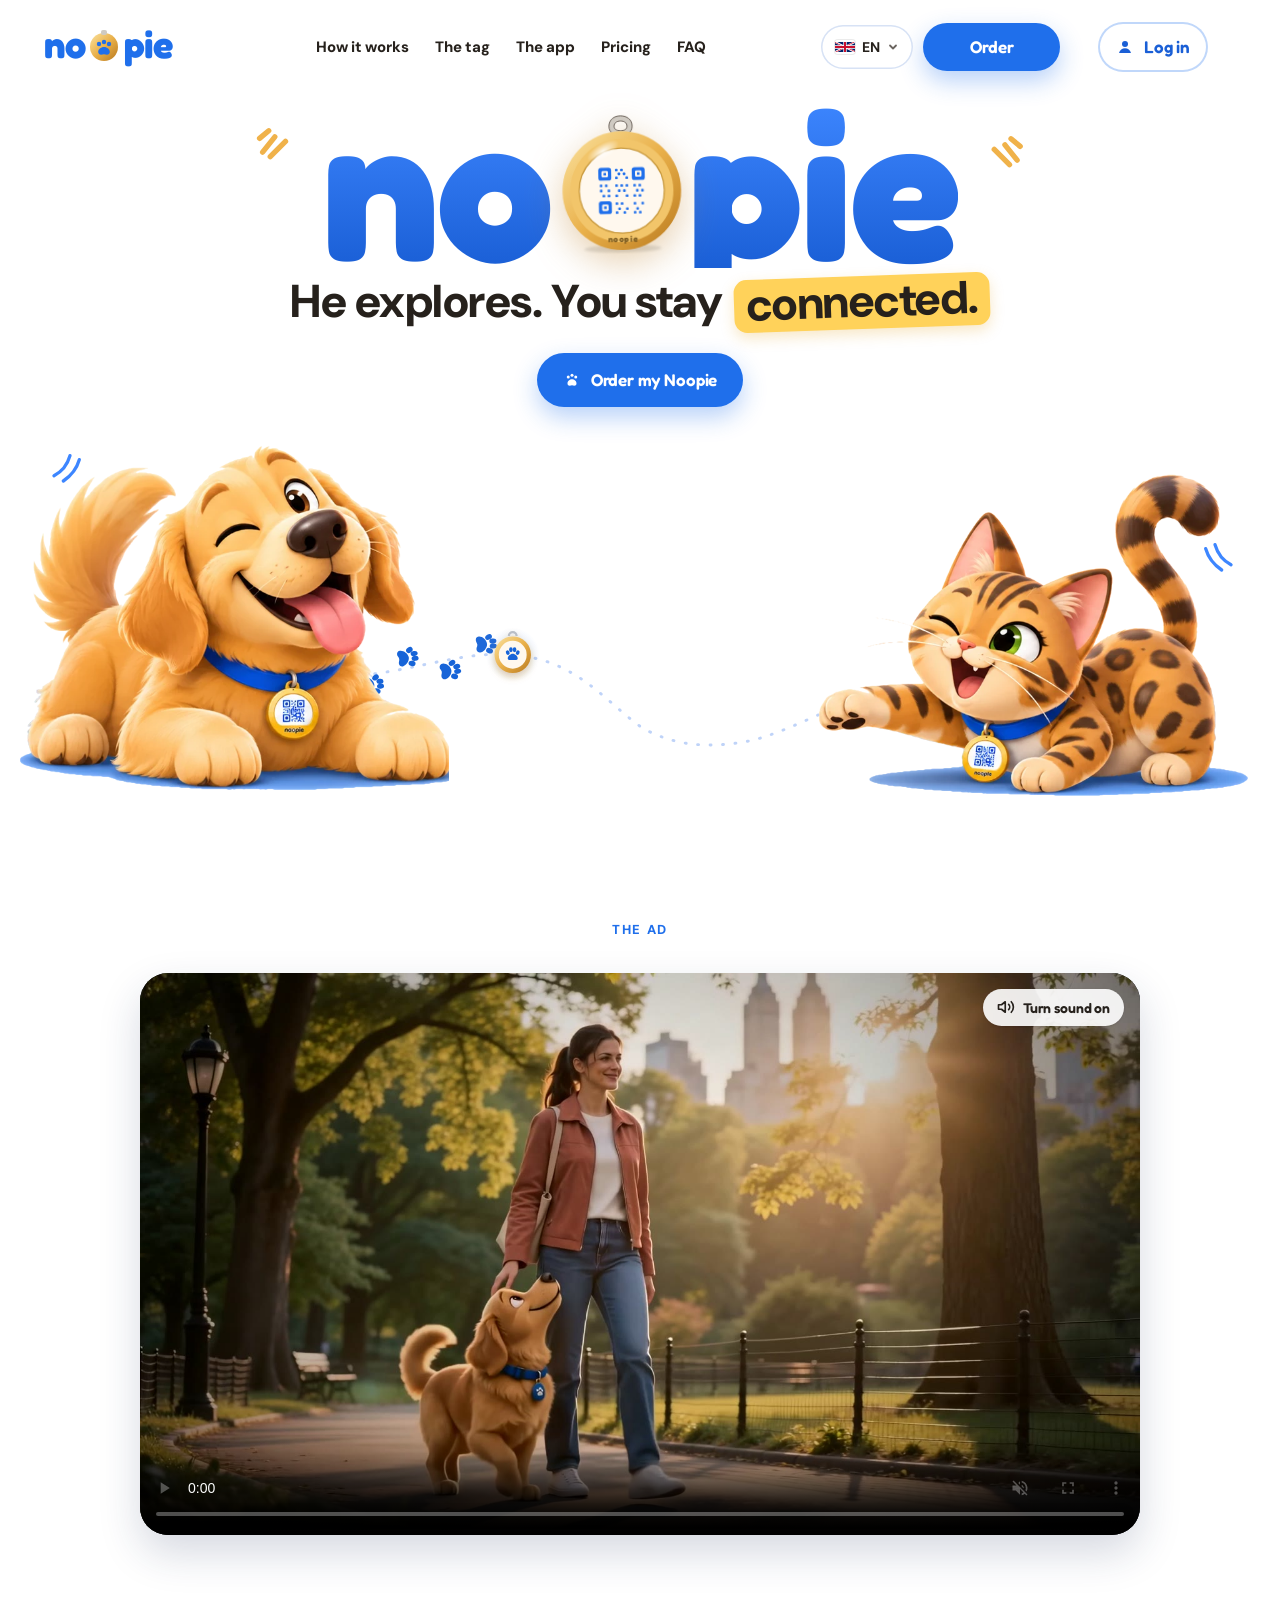
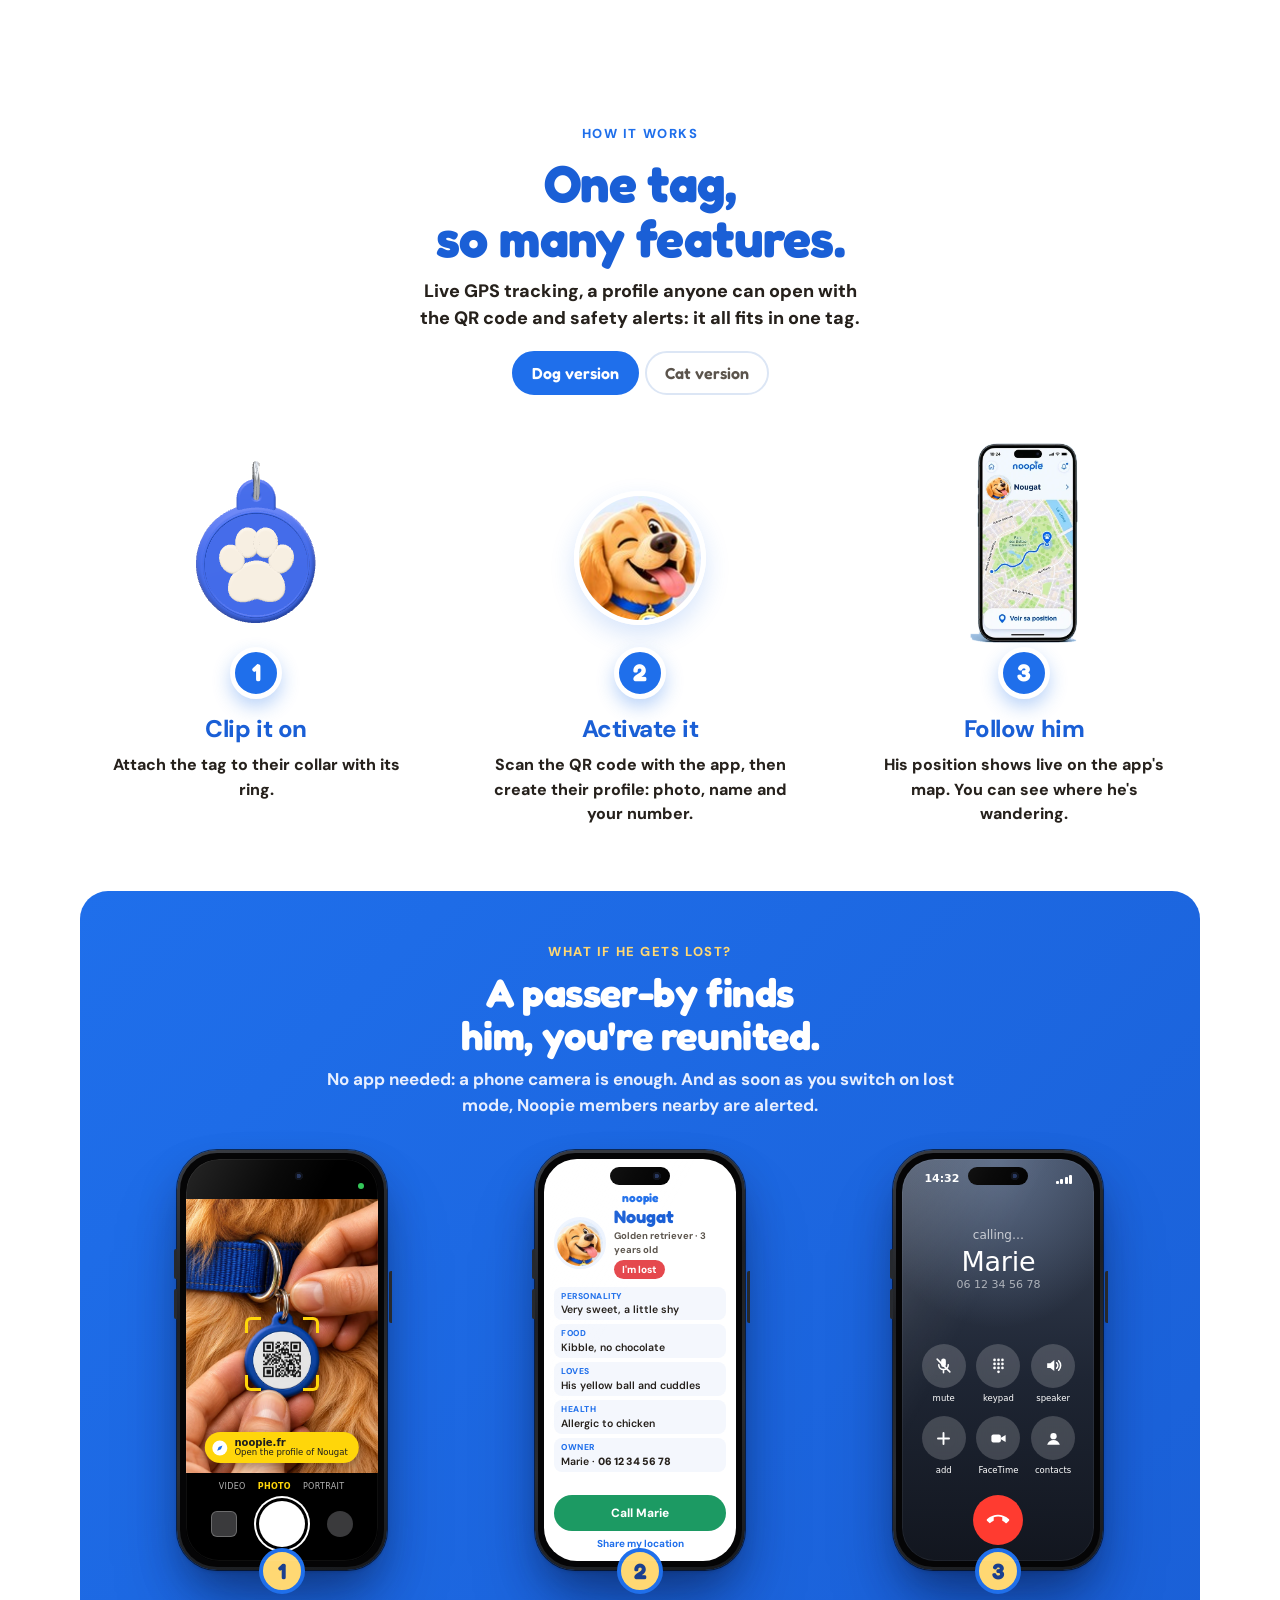
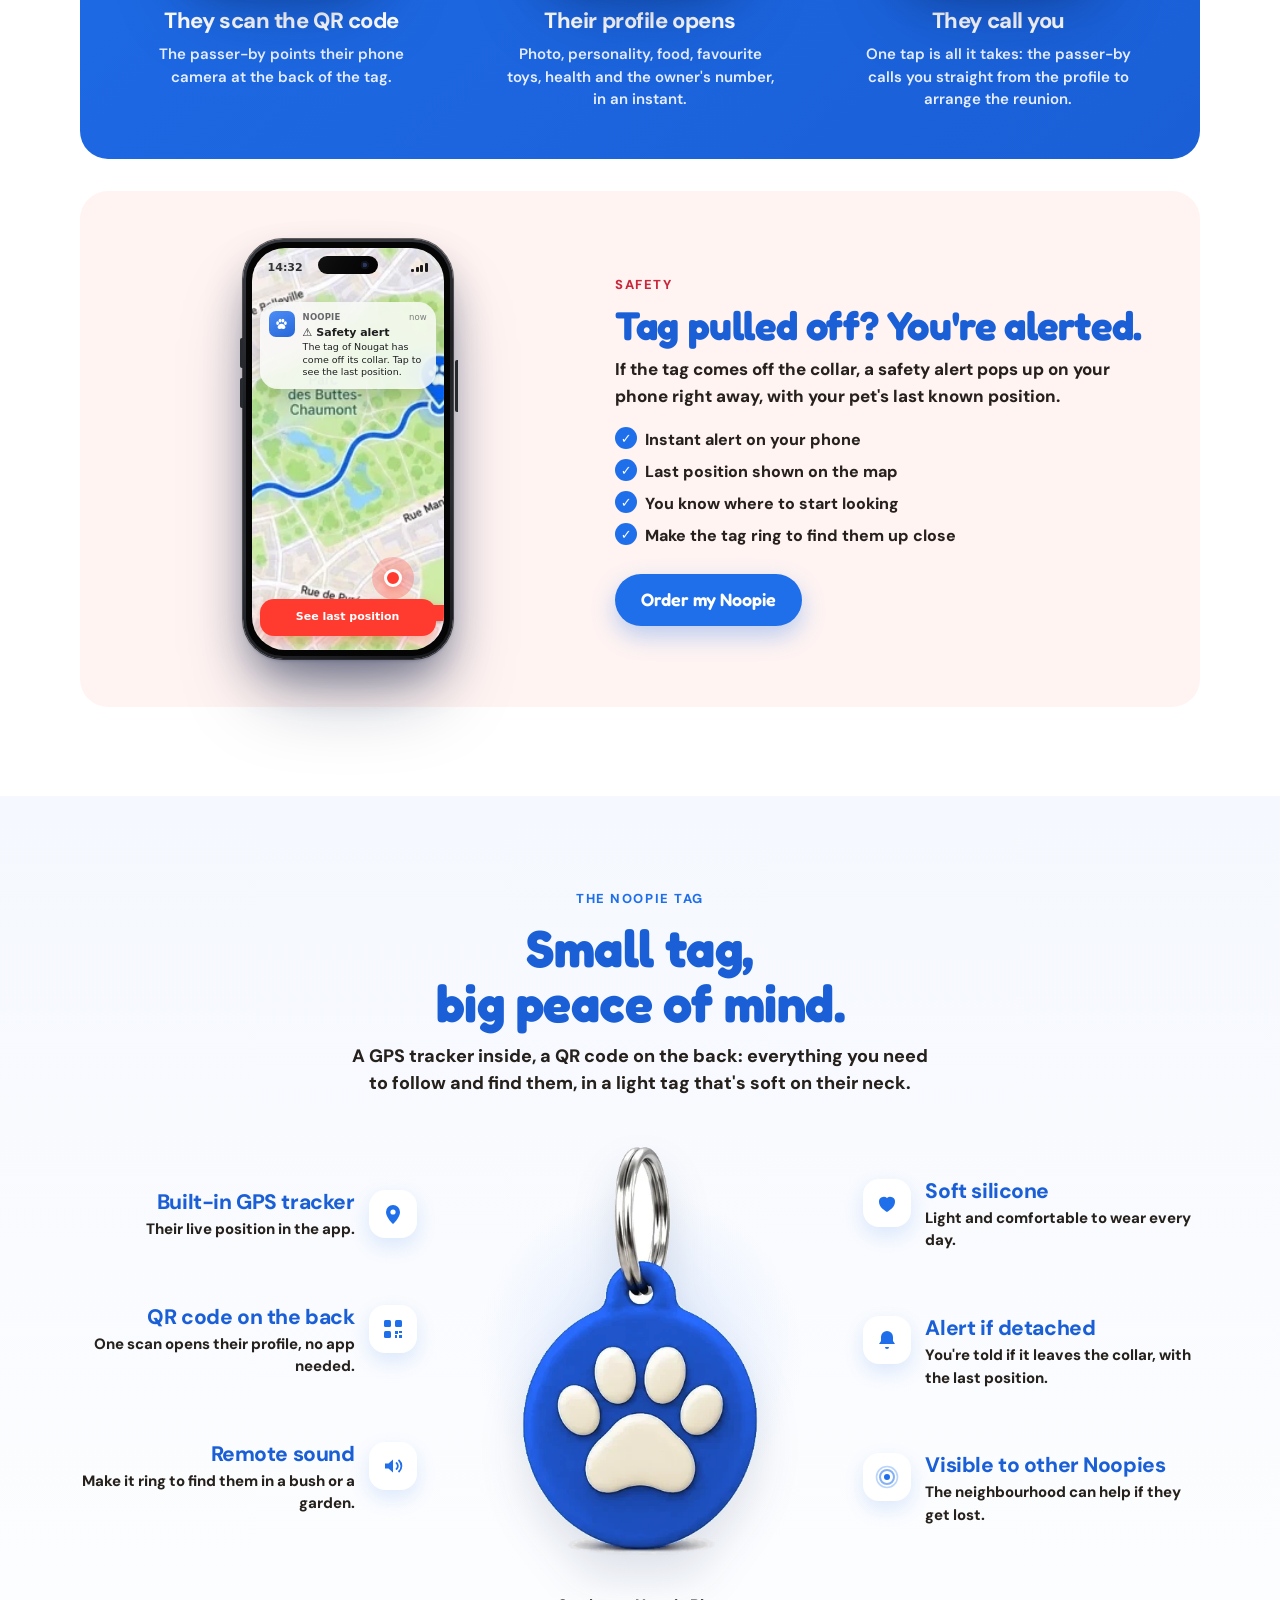
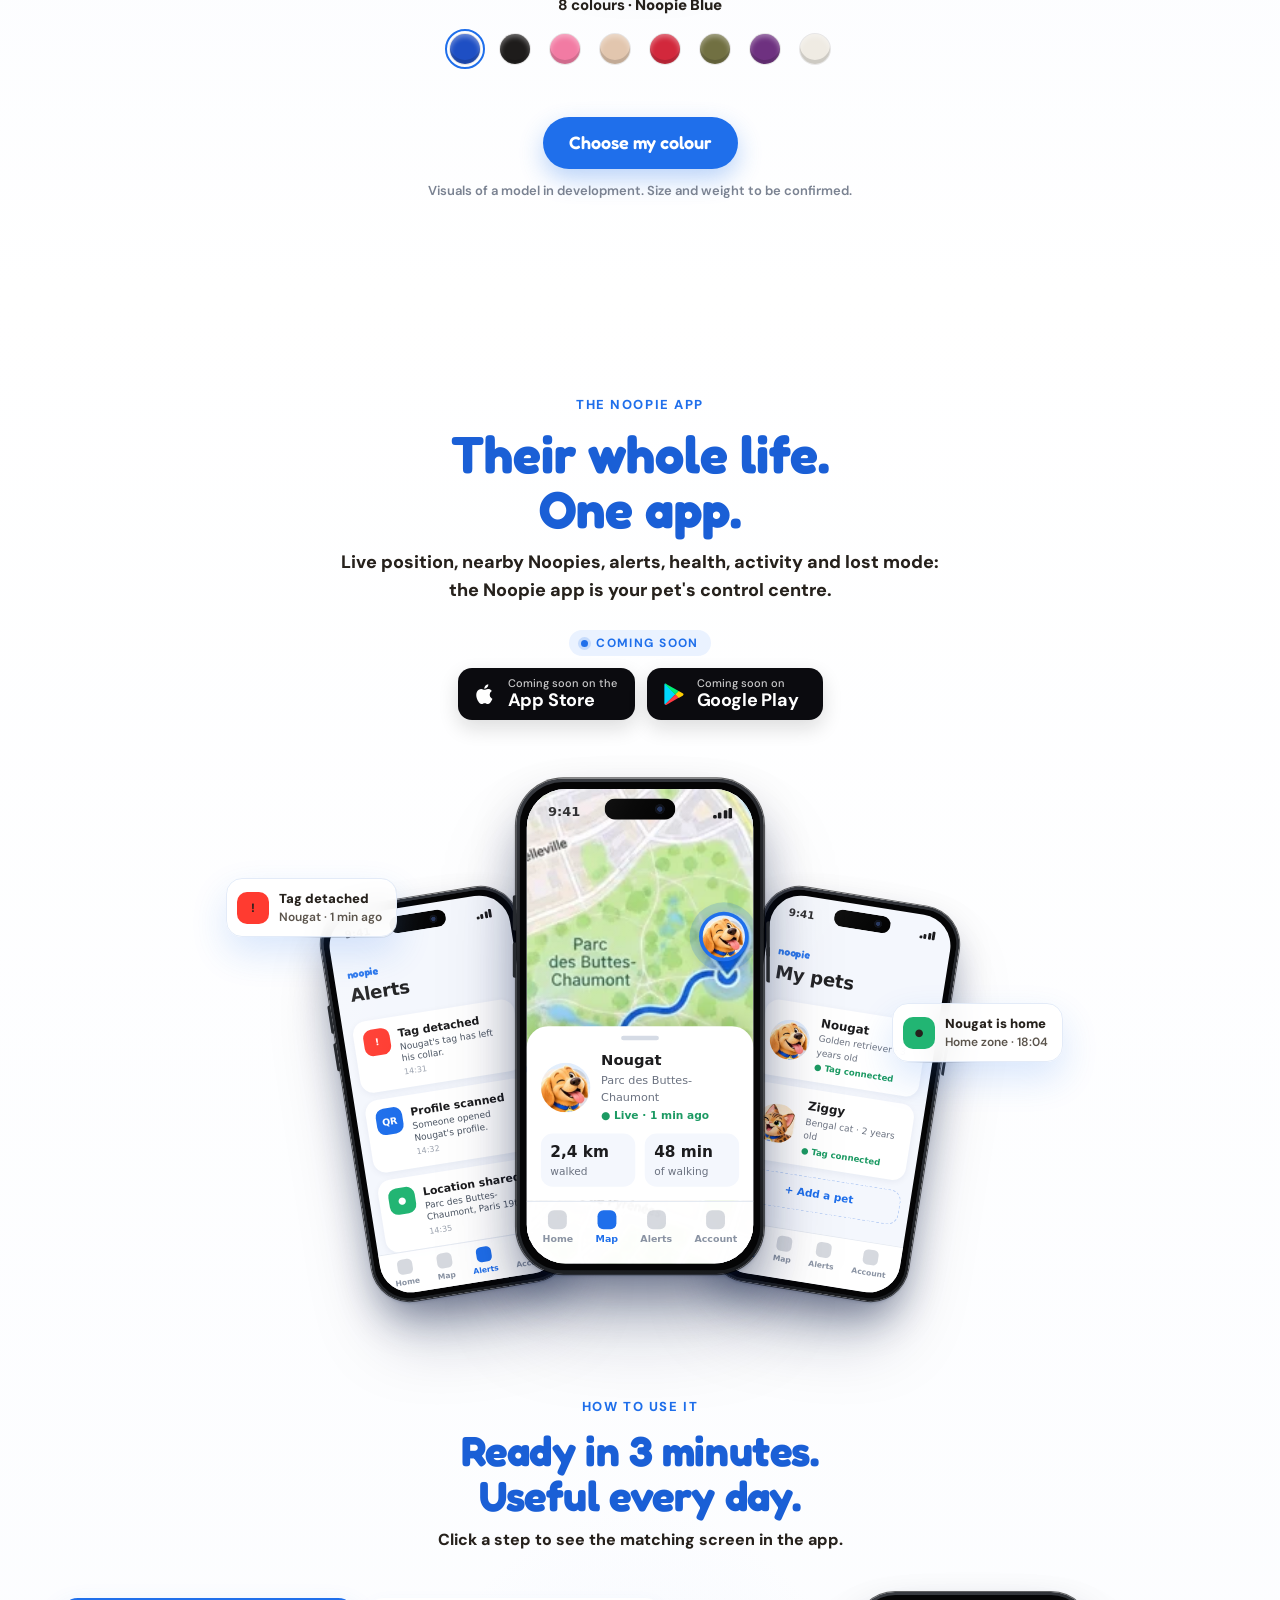
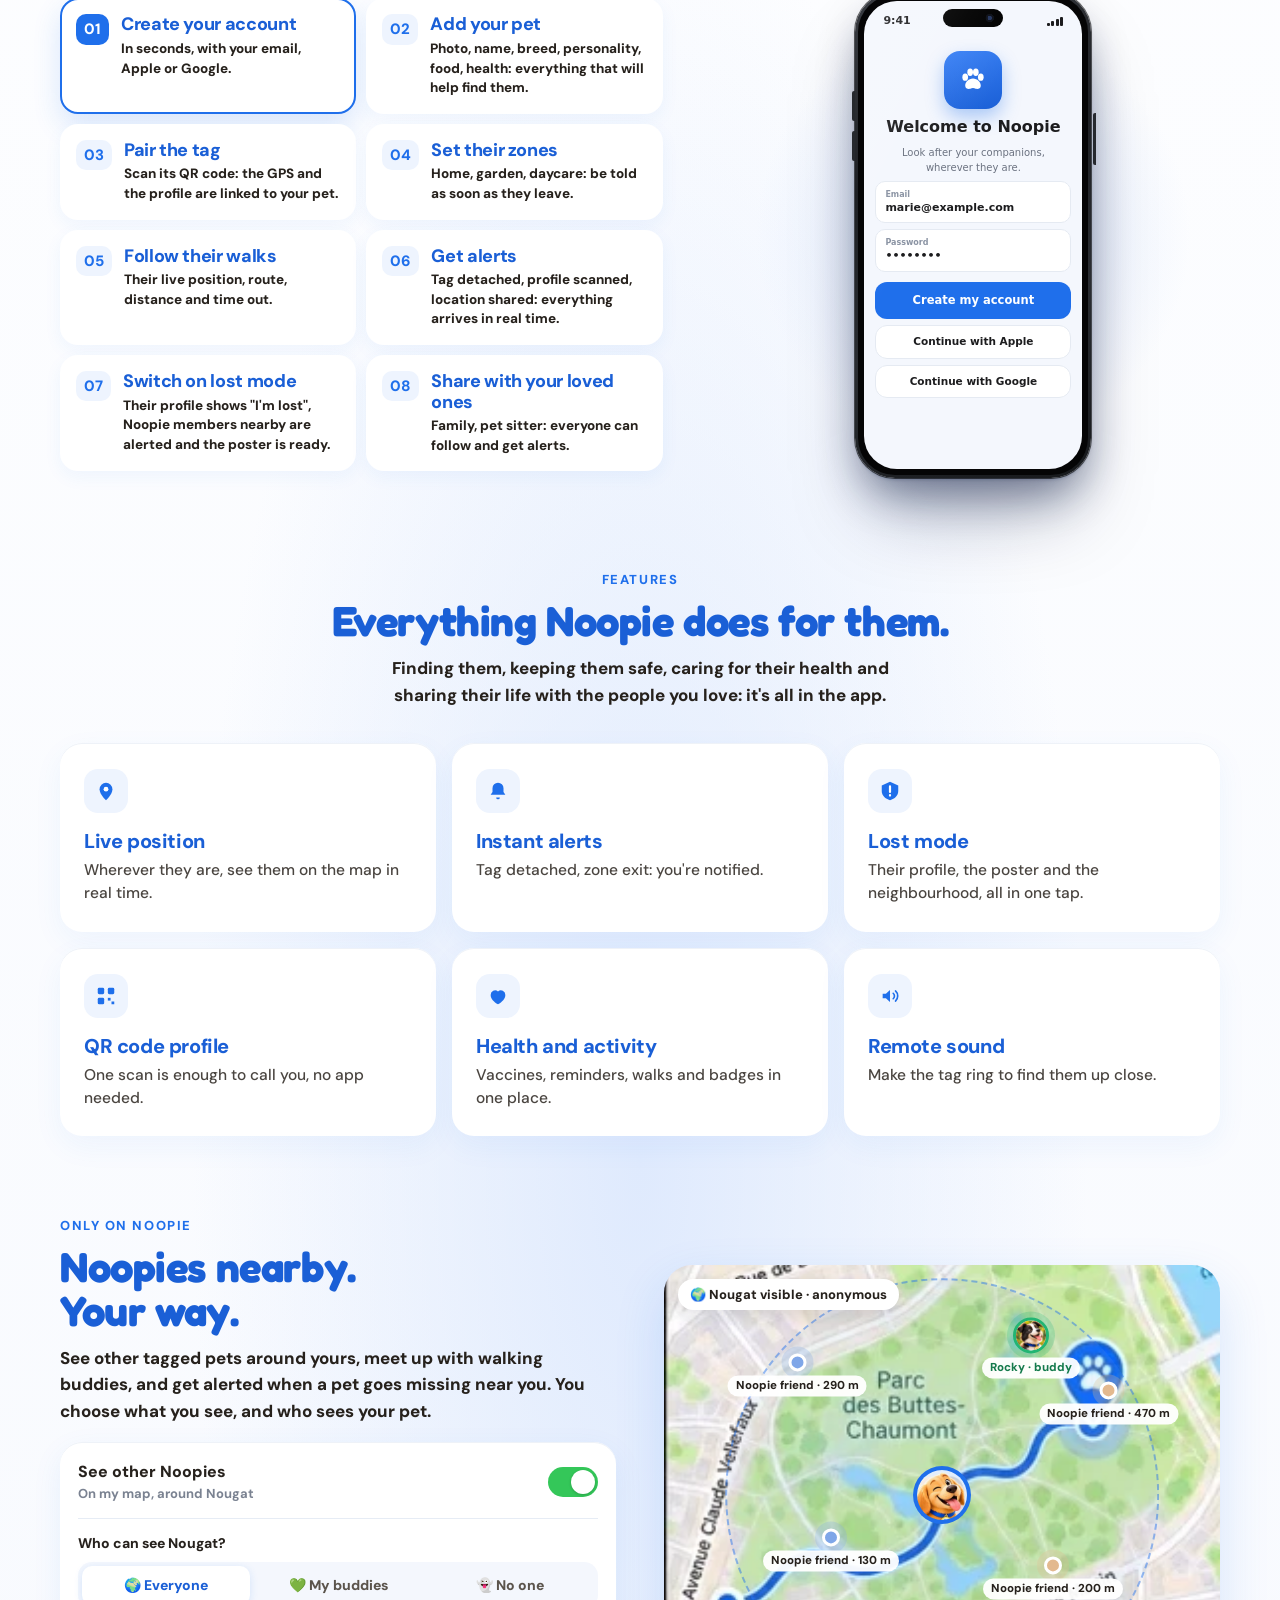
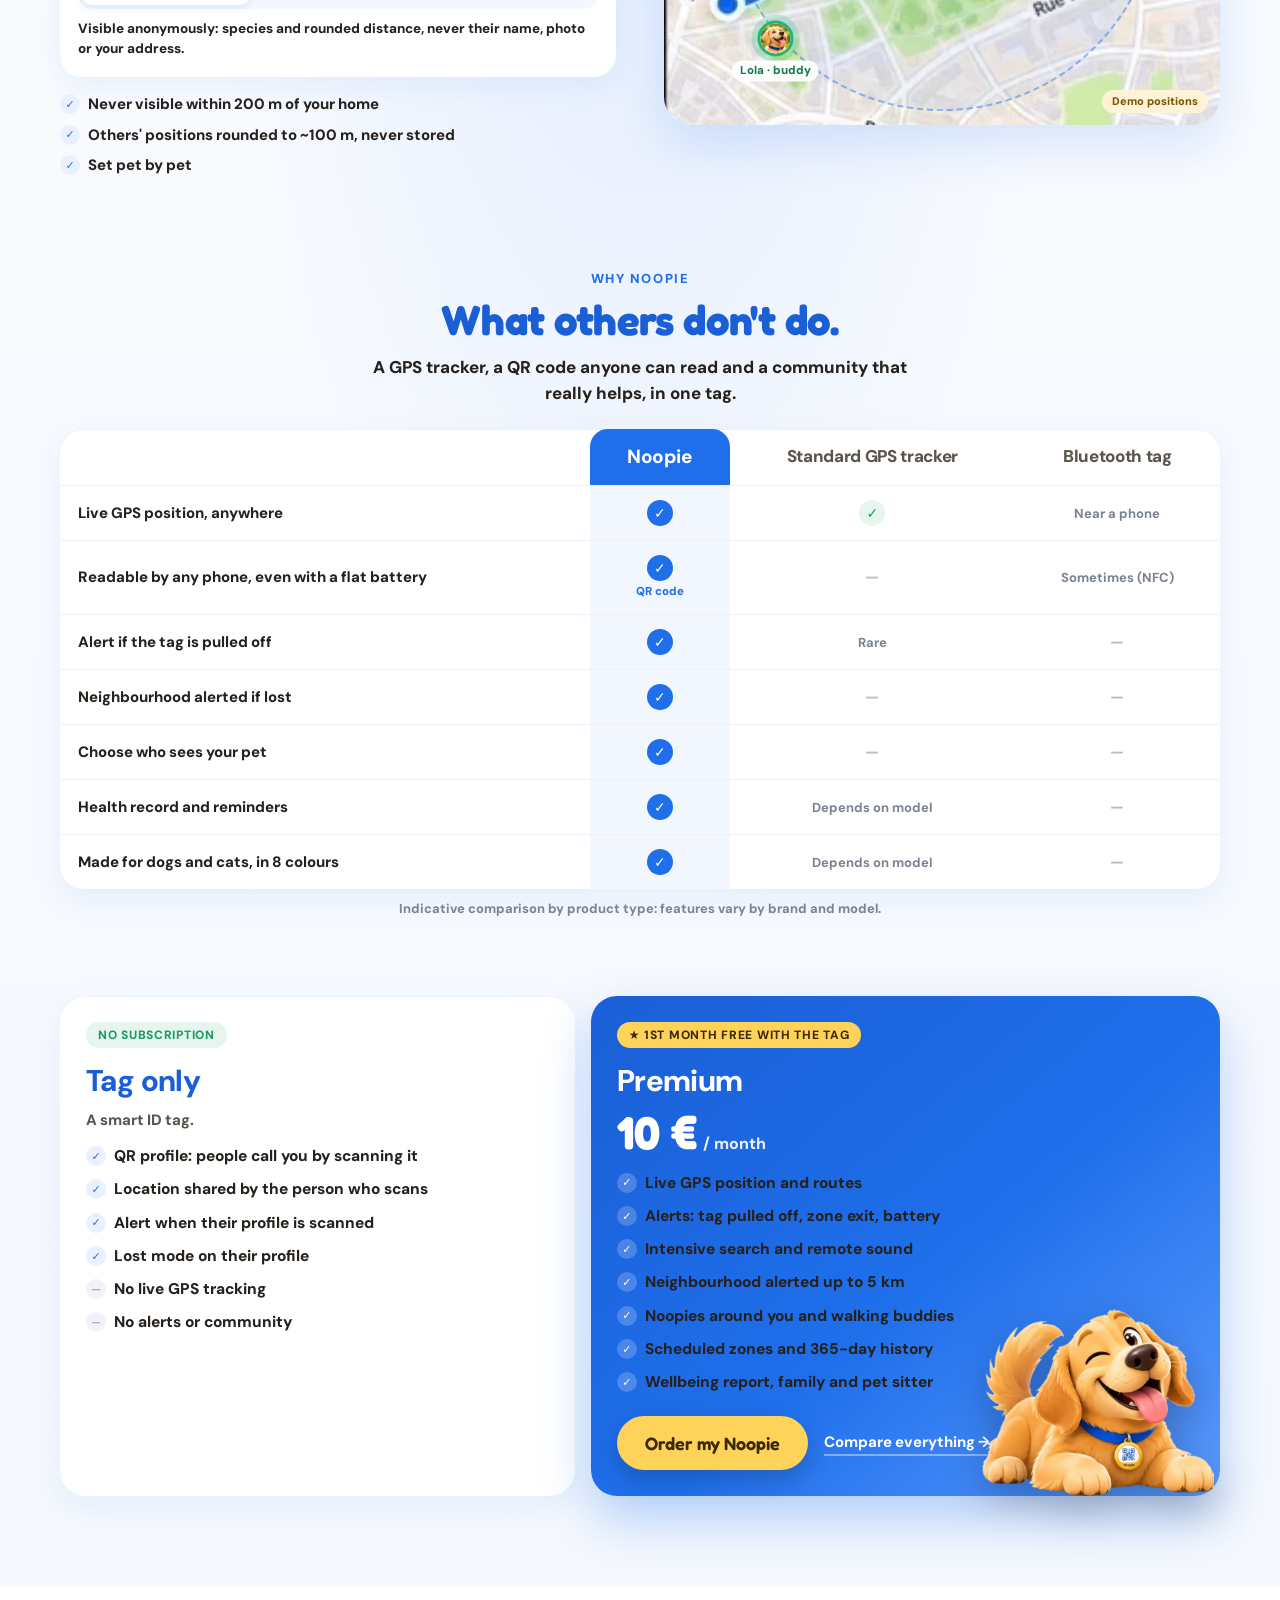
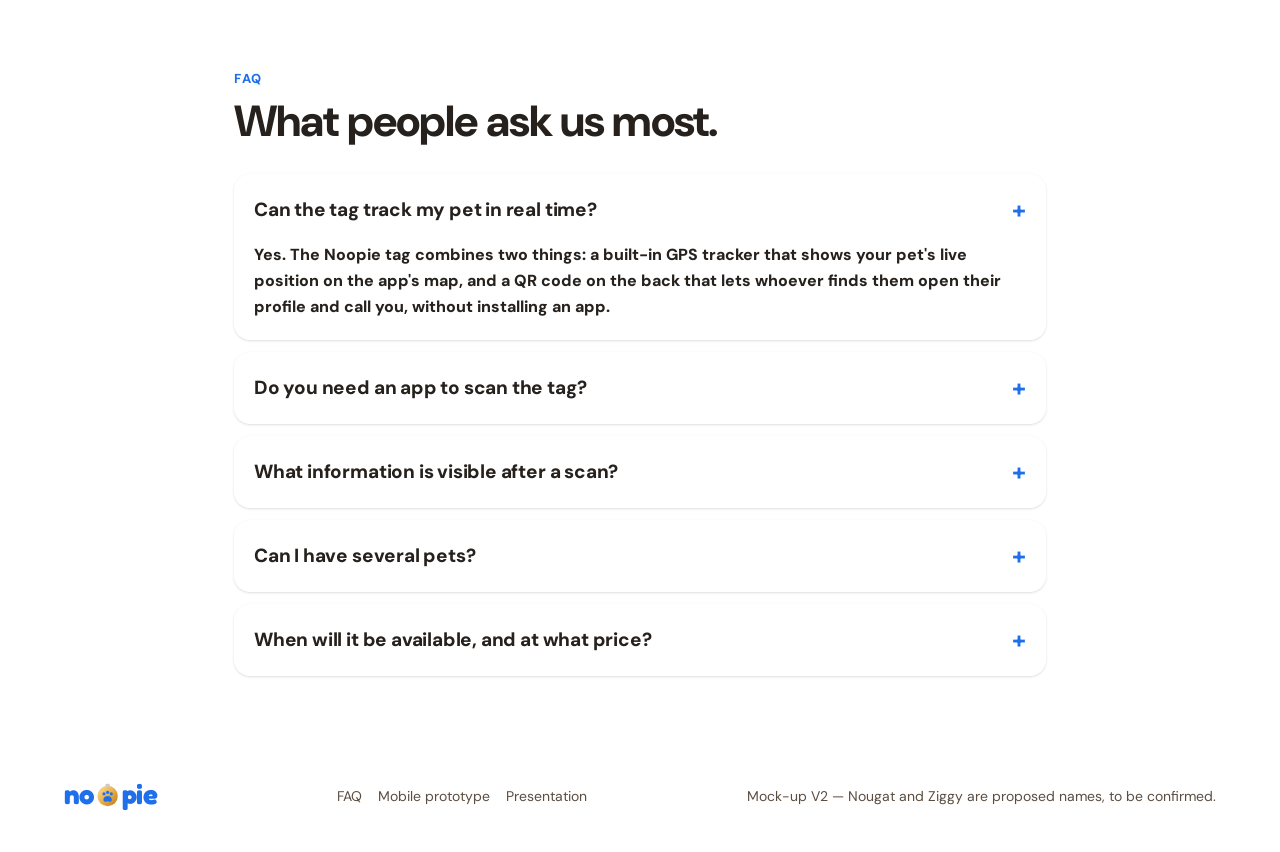
==== commit 60985df0: "Langues : sélecteur déroulant avec drapeaux, traduction instantanée FR / EN / ES / AR (arabe de droi" ====
--- a/index.html
+++ b/index.html
@@ -1,4 +1,4 @@
-<!DOCTYPE html><html lang="fr"><head><meta charSet="utf-8"/><meta name="viewport" content="width=device-width, initial-scale=1"/><link rel="preload" href="refs/hero-dog.webp" as="image"/><link rel="preload" as="image" href="refs/yarn.svg"/><link rel="preload" href="refs/hero-cat.webp" as="image"/><link rel="preload" as="image" href="avatars/dog-01-golden.jpg"/><link rel="preload" as="image" href="avatars/dog-02-labrador.jpg"/><link rel="preload" as="image" href="avatars/dog-03-berger-allemand.jpg"/><link rel="preload" as="image" href="avatars/dog-04-bouledogue.jpg"/><link rel="preload" as="image" href="avatars/dog-05-beagle.jpg"/><link rel="preload" as="image" href="avatars/dog-06-husky.jpg"/><link rel="preload" as="image" href="avatars/dog-07-shiba-inu.jpg"/><link rel="stylesheet" href="./_next/static/chunks/2xskfzx-vf1pj.css" data-precedence="next"/><link rel="stylesheet" href="./_next/static/chunks/2ddmrojwgxvfe.css" data-precedence="next"/><link rel="preload" as="script" fetchPriority="low" href="./_next/static/chunks/310vm2bl3xxpt.js"/><script src="./_next/static/chunks/3r801q3tr245x.js" async=""></script><script src="./_next/static/chunks/2iaf6ywsgf9d5.js" async=""></script><script src="./_next/static/chunks/3r-okv0vpv6lc.js" async=""></script><script src="./_next/static/chunks/40wec9cq5kuxs.js" async=""></script><script src="./_next/static/chunks/turbopack-0hvx9v9vijn-c.js" async=""></script><script src="./_next/static/chunks/1ua2kfq9s-me6.js" async=""></script><script src="./_next/static/chunks/1490ihnbi2crv.js" async=""></script><script src="./_next/static/chunks/3q2igzkbwng7i.js" async=""></script><script src="./_next/static/chunks/002gyy15ct9fa.js" async=""></script><script src="./_next/static/chunks/3q6qiab8-8cez.js" async=""></script><script src="./_next/static/chunks/0_zs9fktn8zne.js" async=""></script><script src="./_next/static/chunks/0wbvs5nyu2pt0.js" async=""></script><link rel="preload" href="https://fonts.googleapis.com/css2?family=Fredoka:wght@400;500;600;700&amp;family=DM+Sans:ital,wght@0,400;0,600;0,700;0,800;1,400&amp;display=swap" as="style"/><link rel="preload" href="refs/portrait-dog.jpg" as="image"/><link rel="preload" href="refs/portrait-cat.jpg" as="image"/><link rel="preload" as="image" href="avatars/dog-08-caniche.jpg"/><link rel="preload" as="image" href="avatars/dog-09-teckel.jpg"/><link rel="preload" as="image" href="avatars/dog-10-border-collie.jpg"/><link rel="preload" as="image" href="refs/biarritz-tile.jpg"/><meta name="theme-color" content="#1f6feb"/><title>Noopie — Le médaillon QR pour chiens et chats</title><meta name="description" content="Un scan, et on vous appelle. Le médaillon Noopie se fixe au collier : si votre animal se perd, la personne qui le retrouve scanne le QR code et vous joint tout de suite."/><link rel="icon" href="/favicon.ico?favicon.117ezoe8m31dk.ico" sizes="48x48" type="image/x-icon"/><link rel="preconnect" href="https://fonts.googleapis.com"/><link rel="preconnect" href="https://fonts.gstatic.com" crossorigin="anonymous"/><link href="https://fonts.googleapis.com/css2?family=Fredoka:wght@400;500;600;700&amp;family=DM+Sans:ital,wght@0,400;0,600;0,700;0,800;1,400&amp;display=swap" rel="stylesheet"/><script src="./_next/static/chunks/0cz1d0mv5g_q7.js" noModule=""></script><link rel="stylesheet" href="presentation-home.css?v=82"/><script src="refs/noopie-i18n.js?v=3"></script>
+<!DOCTYPE html><html lang="fr"><head><meta charSet="utf-8"/><meta name="viewport" content="width=device-width, initial-scale=1"/><link rel="preload" href="refs/hero-dog.webp" as="image"/><link rel="preload" as="image" href="refs/yarn.svg"/><link rel="preload" href="refs/hero-cat.webp" as="image"/><link rel="preload" as="image" href="avatars/dog-01-golden.jpg"/><link rel="preload" as="image" href="avatars/dog-02-labrador.jpg"/><link rel="preload" as="image" href="avatars/dog-03-berger-allemand.jpg"/><link rel="preload" as="image" href="avatars/dog-04-bouledogue.jpg"/><link rel="preload" as="image" href="avatars/dog-05-beagle.jpg"/><link rel="preload" as="image" href="avatars/dog-06-husky.jpg"/><link rel="preload" as="image" href="avatars/dog-07-shiba-inu.jpg"/><link rel="stylesheet" href="./_next/static/chunks/2xskfzx-vf1pj.css" data-precedence="next"/><link rel="stylesheet" href="./_next/static/chunks/2ddmrojwgxvfe.css" data-precedence="next"/><link rel="preload" as="script" fetchPriority="low" href="./_next/static/chunks/310vm2bl3xxpt.js"/><script src="./_next/static/chunks/3r801q3tr245x.js" async=""></script><script src="./_next/static/chunks/2iaf6ywsgf9d5.js" async=""></script><script src="./_next/static/chunks/3r-okv0vpv6lc.js" async=""></script><script src="./_next/static/chunks/40wec9cq5kuxs.js" async=""></script><script src="./_next/static/chunks/turbopack-0hvx9v9vijn-c.js" async=""></script><script src="./_next/static/chunks/1ua2kfq9s-me6.js" async=""></script><script src="./_next/static/chunks/1490ihnbi2crv.js" async=""></script><script src="./_next/static/chunks/3q2igzkbwng7i.js" async=""></script><script src="./_next/static/chunks/002gyy15ct9fa.js" async=""></script><script src="./_next/static/chunks/3q6qiab8-8cez.js" async=""></script><script src="./_next/static/chunks/0_zs9fktn8zne.js" async=""></script><script src="./_next/static/chunks/0wbvs5nyu2pt0.js" async=""></script><link rel="preload" href="https://fonts.googleapis.com/css2?family=Fredoka:wght@400;500;600;700&amp;family=DM+Sans:ital,wght@0,400;0,600;0,700;0,800;1,400&amp;display=swap" as="style"/><link rel="preload" href="refs/portrait-dog.jpg" as="image"/><link rel="preload" href="refs/portrait-cat.jpg" as="image"/><link rel="preload" as="image" href="avatars/dog-08-caniche.jpg"/><link rel="preload" as="image" href="avatars/dog-09-teckel.jpg"/><link rel="preload" as="image" href="avatars/dog-10-border-collie.jpg"/><link rel="preload" as="image" href="refs/biarritz-tile.jpg"/><meta name="theme-color" content="#1f6feb"/><title>Noopie — Le médaillon QR pour chiens et chats</title><meta name="description" content="Un scan, et on vous appelle. Le médaillon Noopie se fixe au collier : si votre animal se perd, la personne qui le retrouve scanne le QR code et vous joint tout de suite."/><link rel="icon" href="/favicon.ico?favicon.117ezoe8m31dk.ico" sizes="48x48" type="image/x-icon"/><link rel="preconnect" href="https://fonts.googleapis.com"/><link rel="preconnect" href="https://fonts.gstatic.com" crossorigin="anonymous"/><link href="https://fonts.googleapis.com/css2?family=Fredoka:wght@400;500;600;700&amp;family=DM+Sans:ital,wght@0,400;0,600;0,700;0,800;1,400&amp;display=swap" rel="stylesheet"/><script src="./_next/static/chunks/0cz1d0mv5g_q7.js" noModule=""></script><link rel="stylesheet" href="presentation-home.css?v=84"/><script src="refs/noopie-i18n.js?v=4"></script>
 </head><body class="min-h-screen bg-cream text-ink"><div hidden=""><!--$--><!--/$--></div><svg width="0" height="0" style="position:absolute" aria-hidden="true" focusable="false">
 <defs>
  <linearGradient id="g-fur" x1="0" y1="0" x2="0" y2="1"><stop offset="0" stop-color="#FBD98E"/><stop offset=".55" stop-color="#F0B24A"/><stop offset="1" stop-color="#C9842A"/></linearGradient>
--- a/presentation-home.css
+++ b/presentation-home.css
@@ -1629,7 +1629,7 @@
 /* v4.4 — En-tête stable quand on change de langue : largeurs fixes des boutons */
 header .np-hd-cta { min-width: 137px; justify-content: center; text-align: center; }
 header .np-hd-login { min-width: 166px; justify-content: center; text-align: center; }
-header .np-lang { width: 83px; justify-content: center; }
+header .np-lang { width: 92px; }
 
 /* v4.5 — Étape 1 : médaillon 3D qui tourne à 360° (QR au dos), manille en acier poli */
 .np-3d-boot { display: none !important; }
@@ -1638,3 +1638,10 @@
 .np-how-media--tag .np3d canvas { position: absolute; inset: 0; width: 100%; height: 100%; cursor: grab; touch-action: pan-y; outline: none; }
 .np-how-media--tag .np3d canvas:active { cursor: grabbing; }
 .np-how-media--tag .np3d-hint { display: none; }
+
+/* v4.6 — Titres de cartes et encadrés en DM Sans (les grands titres de section restent en Fredoka) */
+#comment .np-how-step h3, .np-how-mini b, .np-lost-step h4, .np-med-feat b, .np-med-views figcaption b,
+.np-app-tab b, .np-a3-tile h3, .np-use-step b, .np-use-n, .np-why-t thead th, .np-pm-card h4 {
+  font-family: "DM Sans", system-ui, sans-serif !important; font-weight: 800; letter-spacing: -.02em;
+}
+.np-use-n { letter-spacing: 0; }
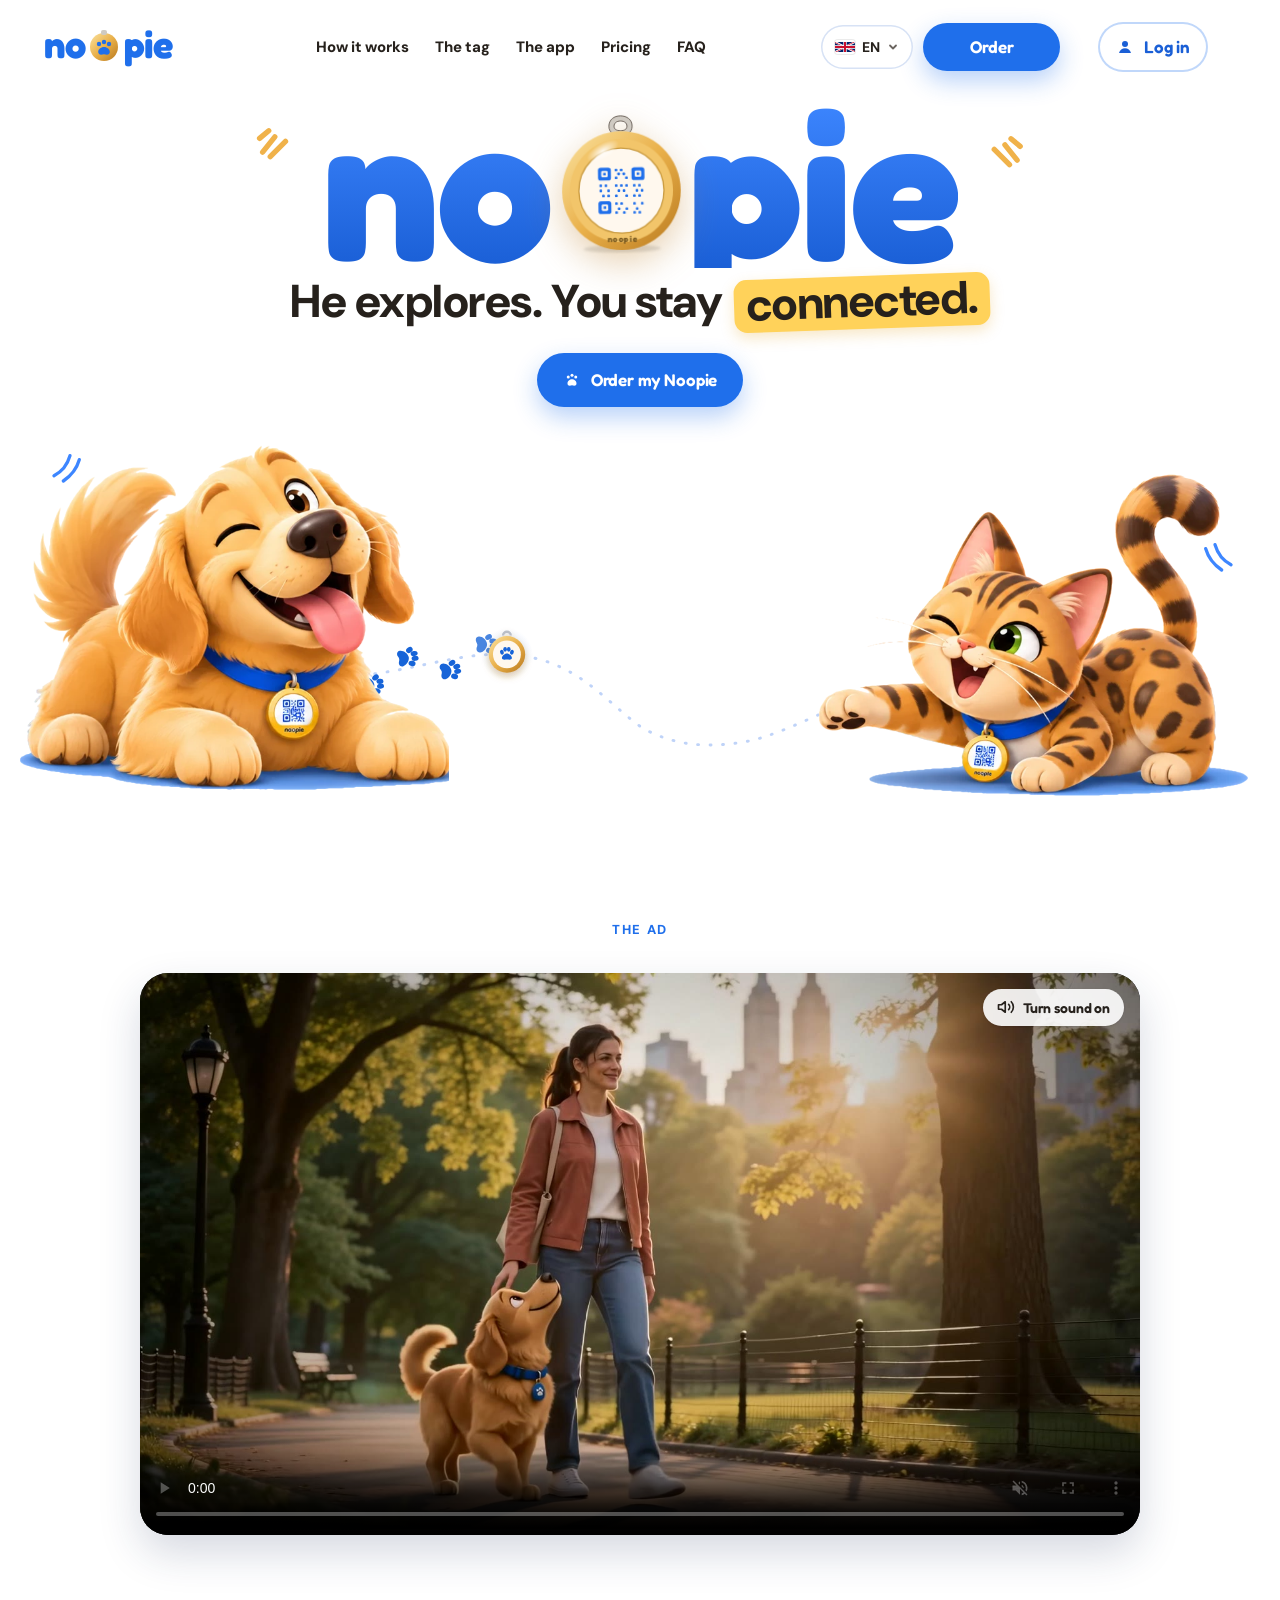
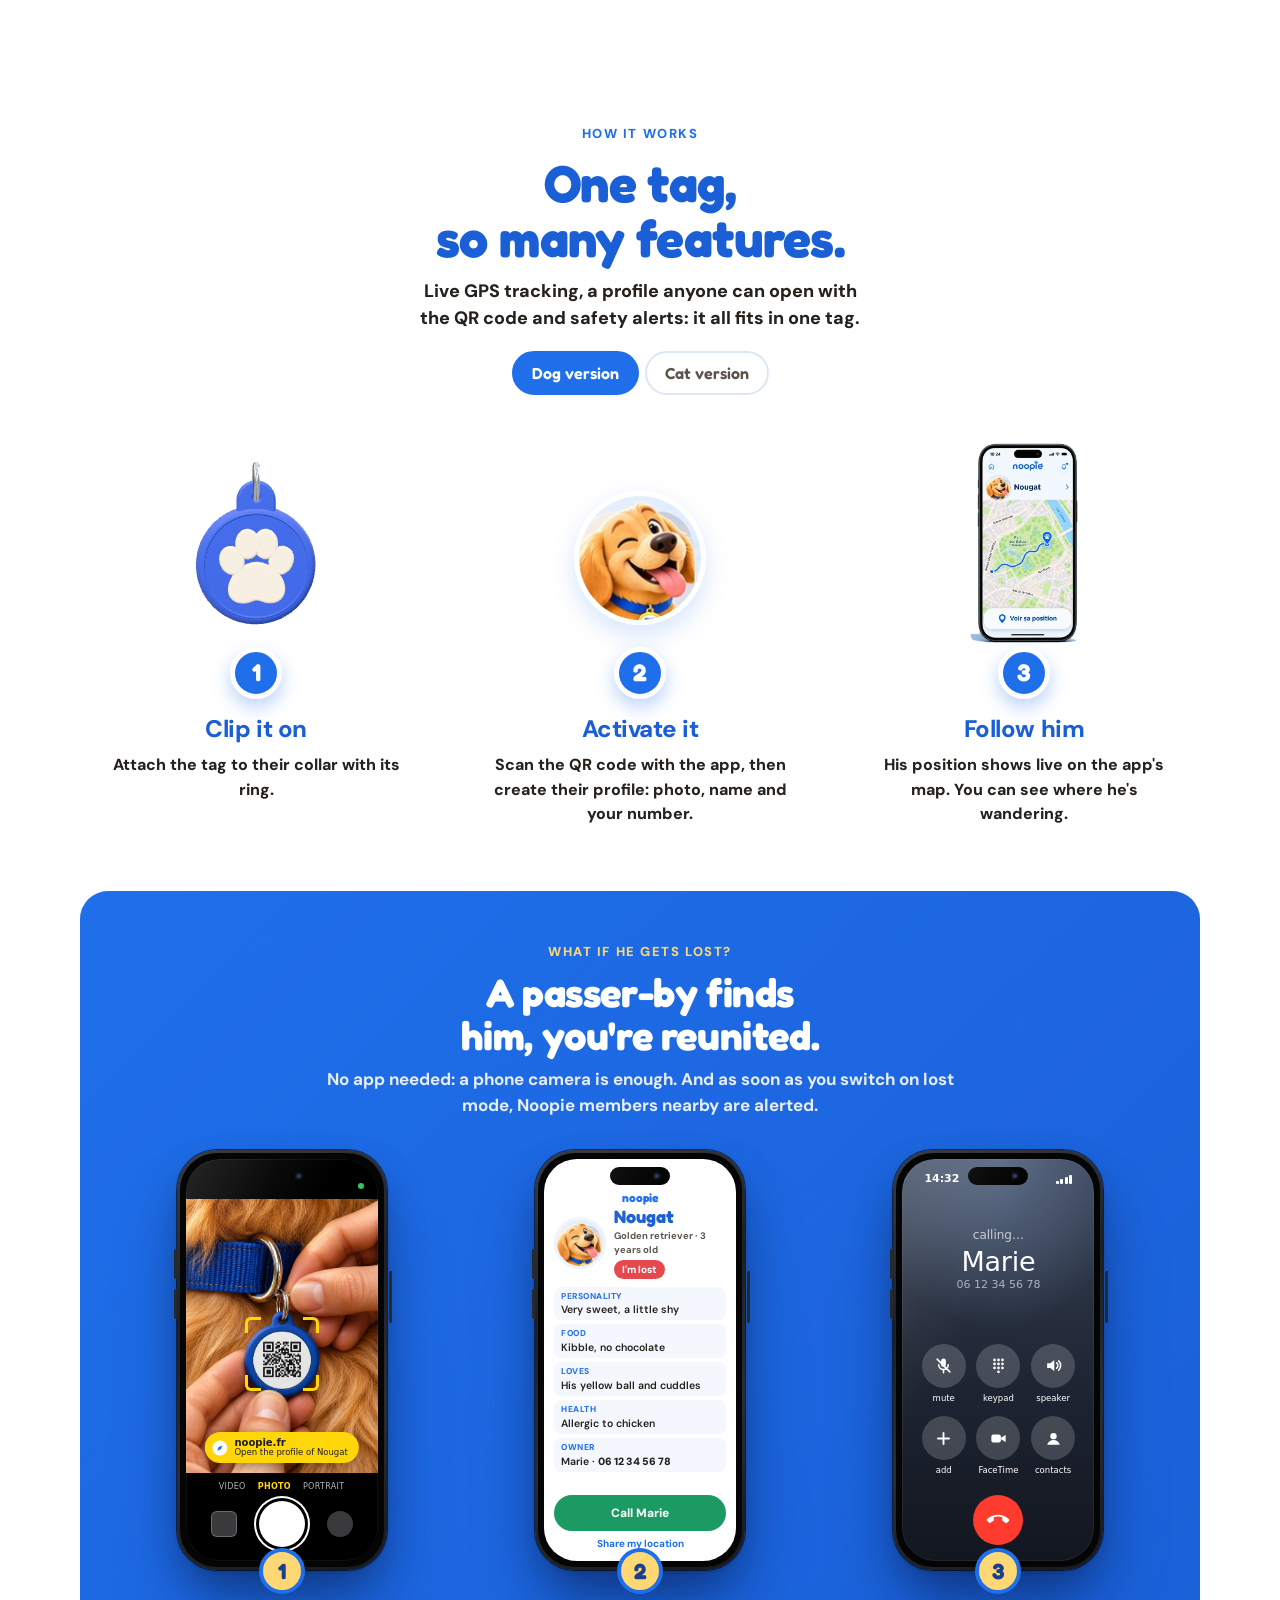
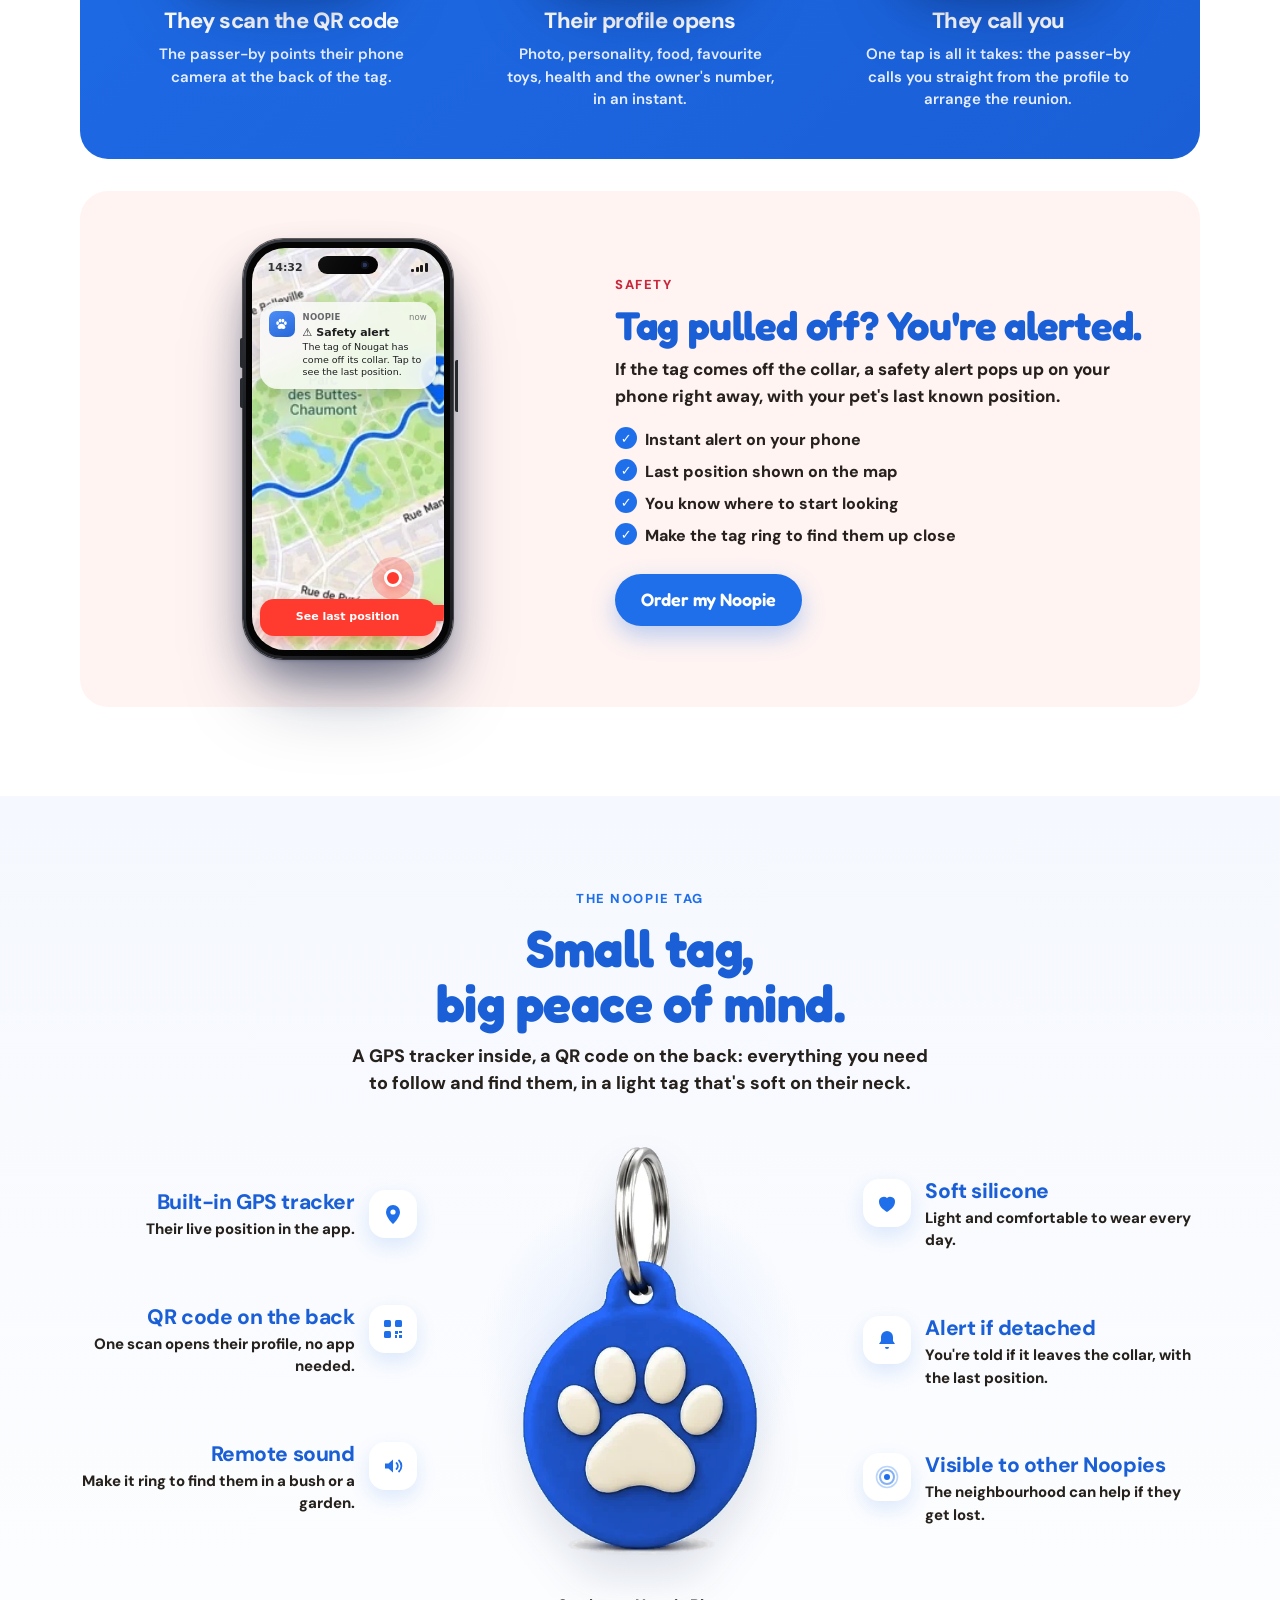
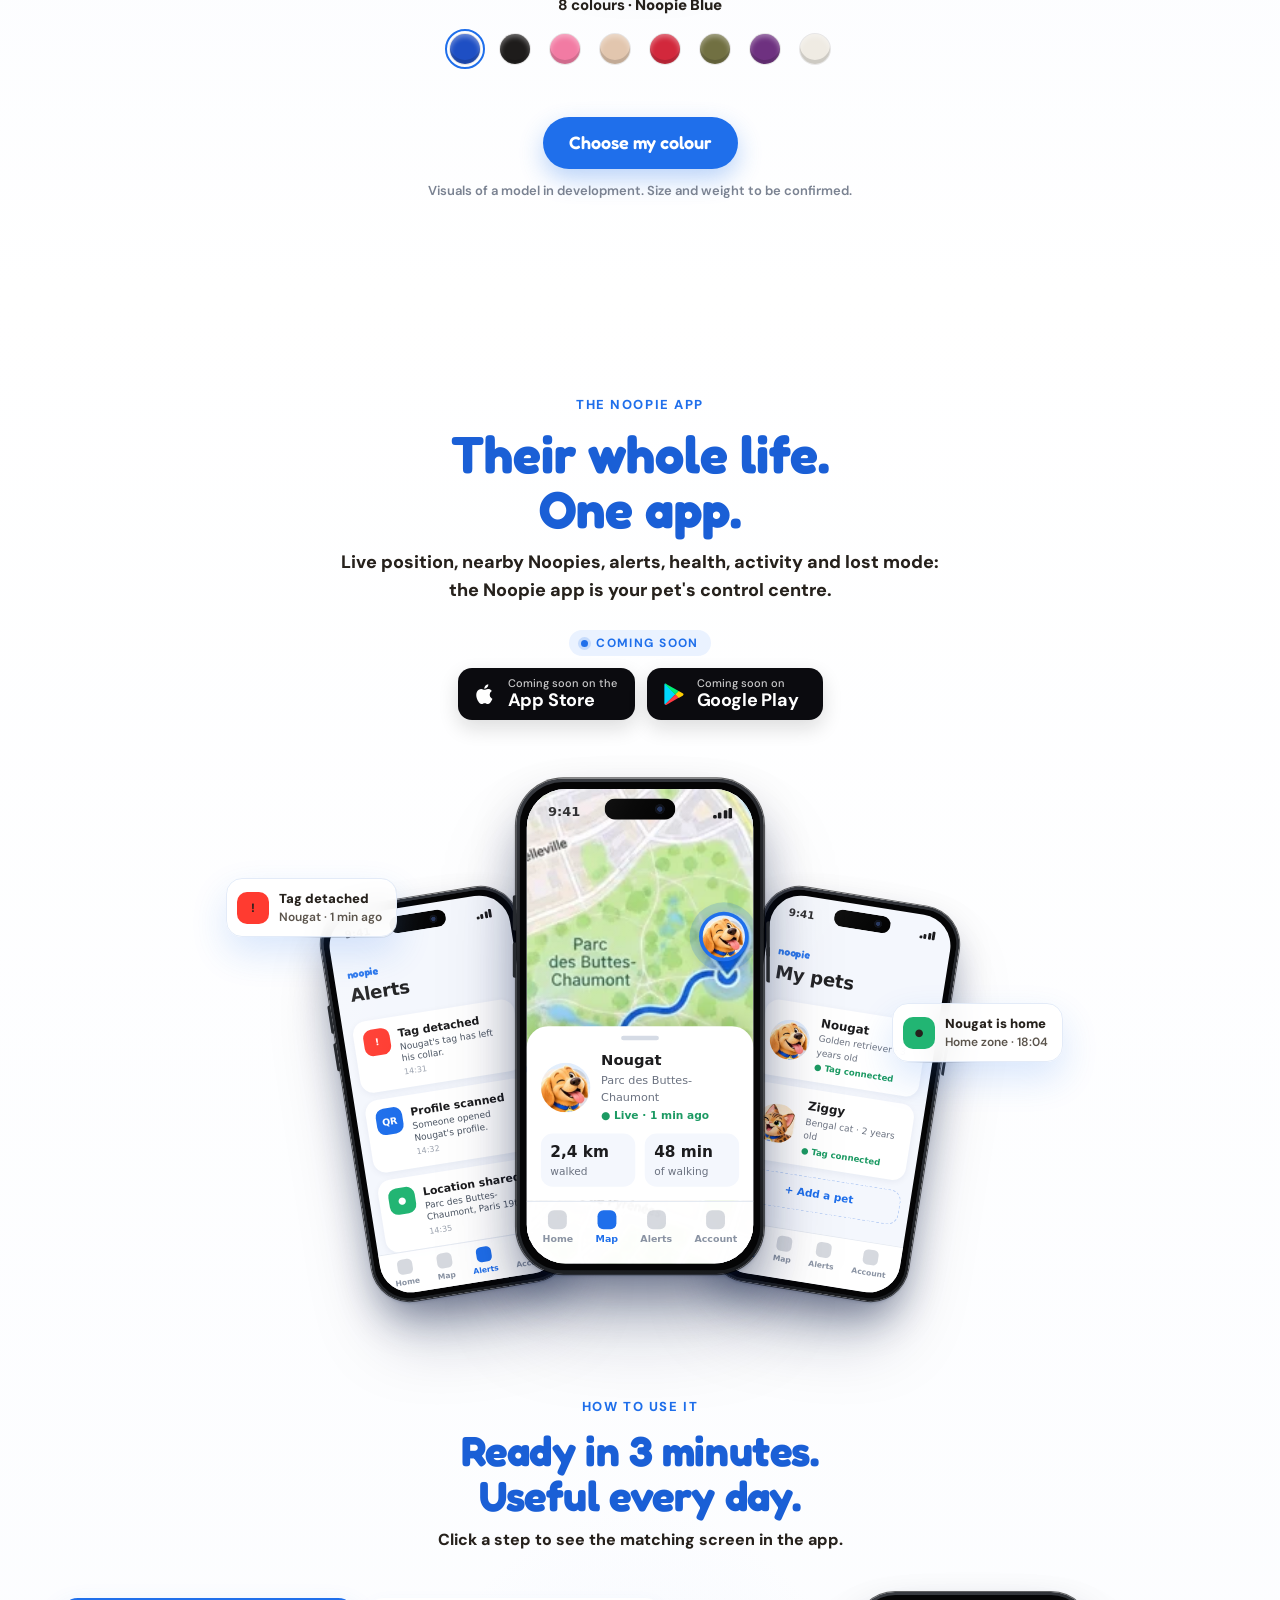
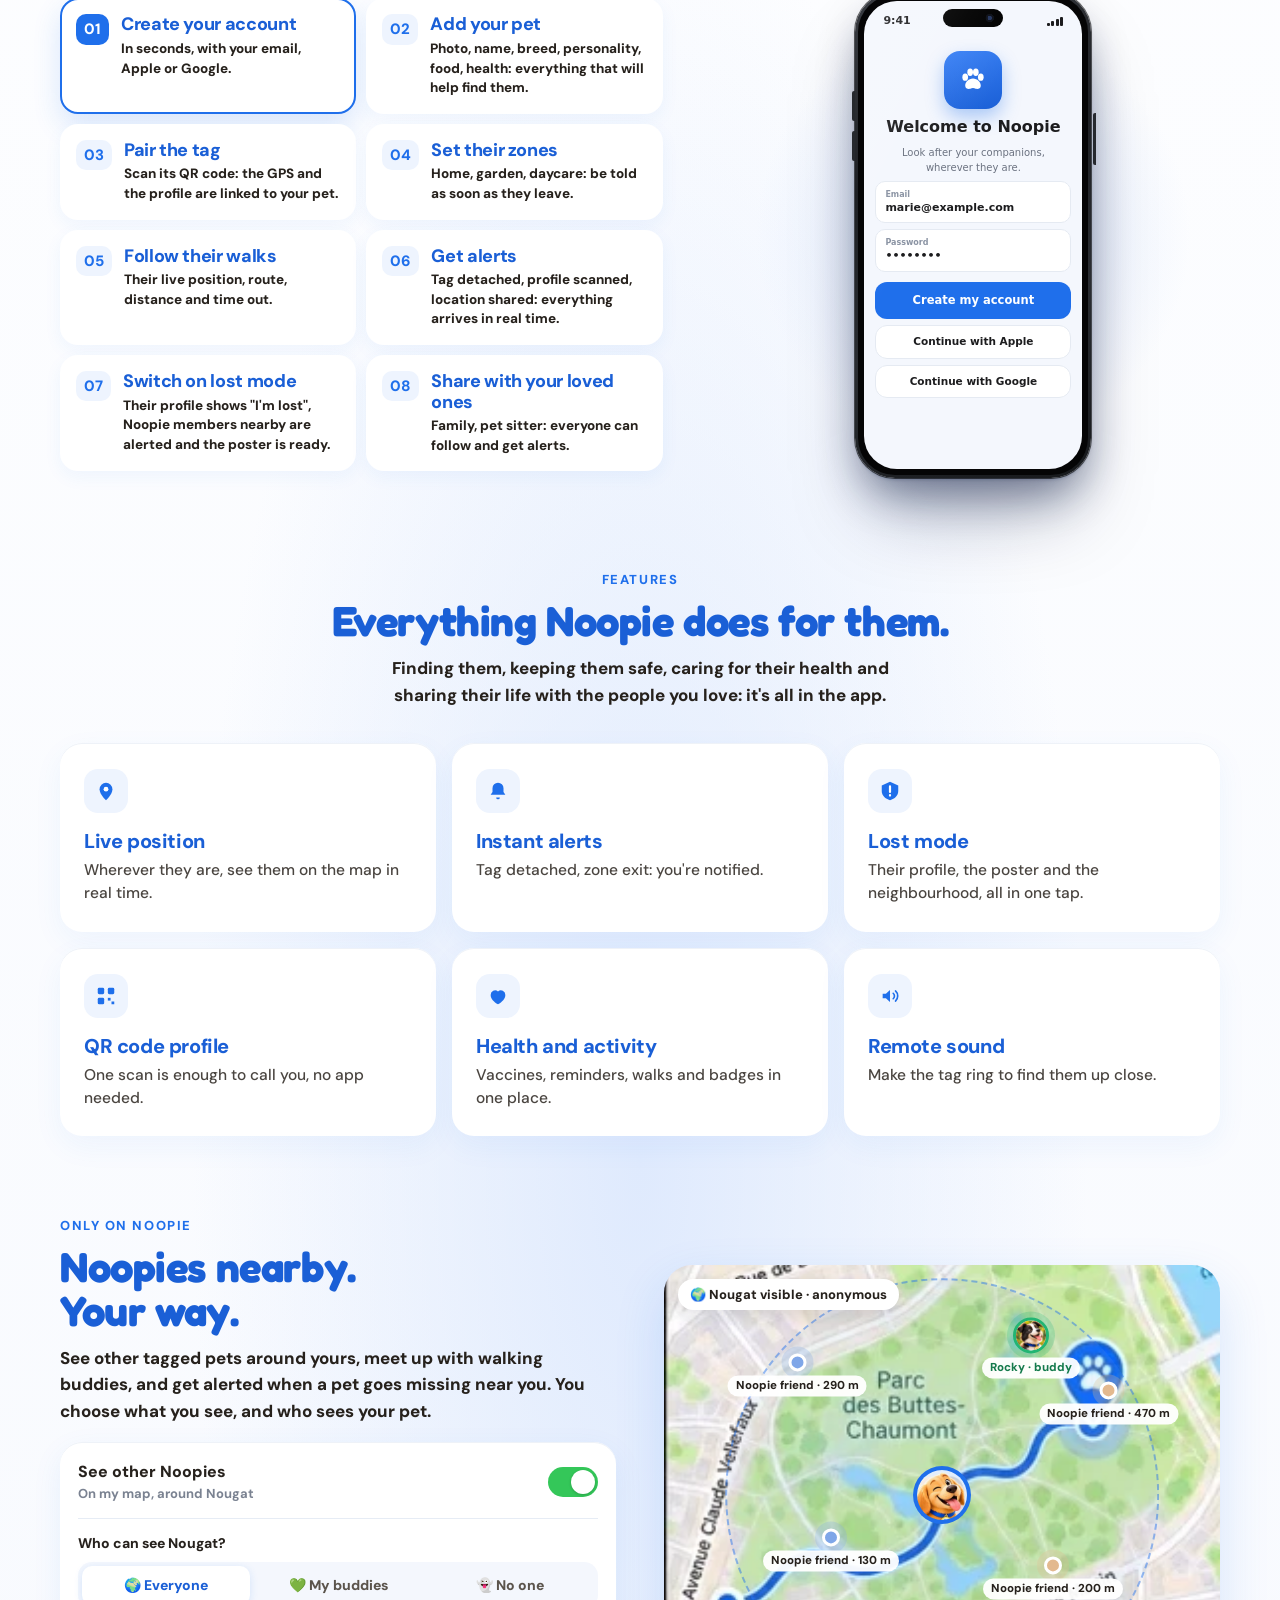
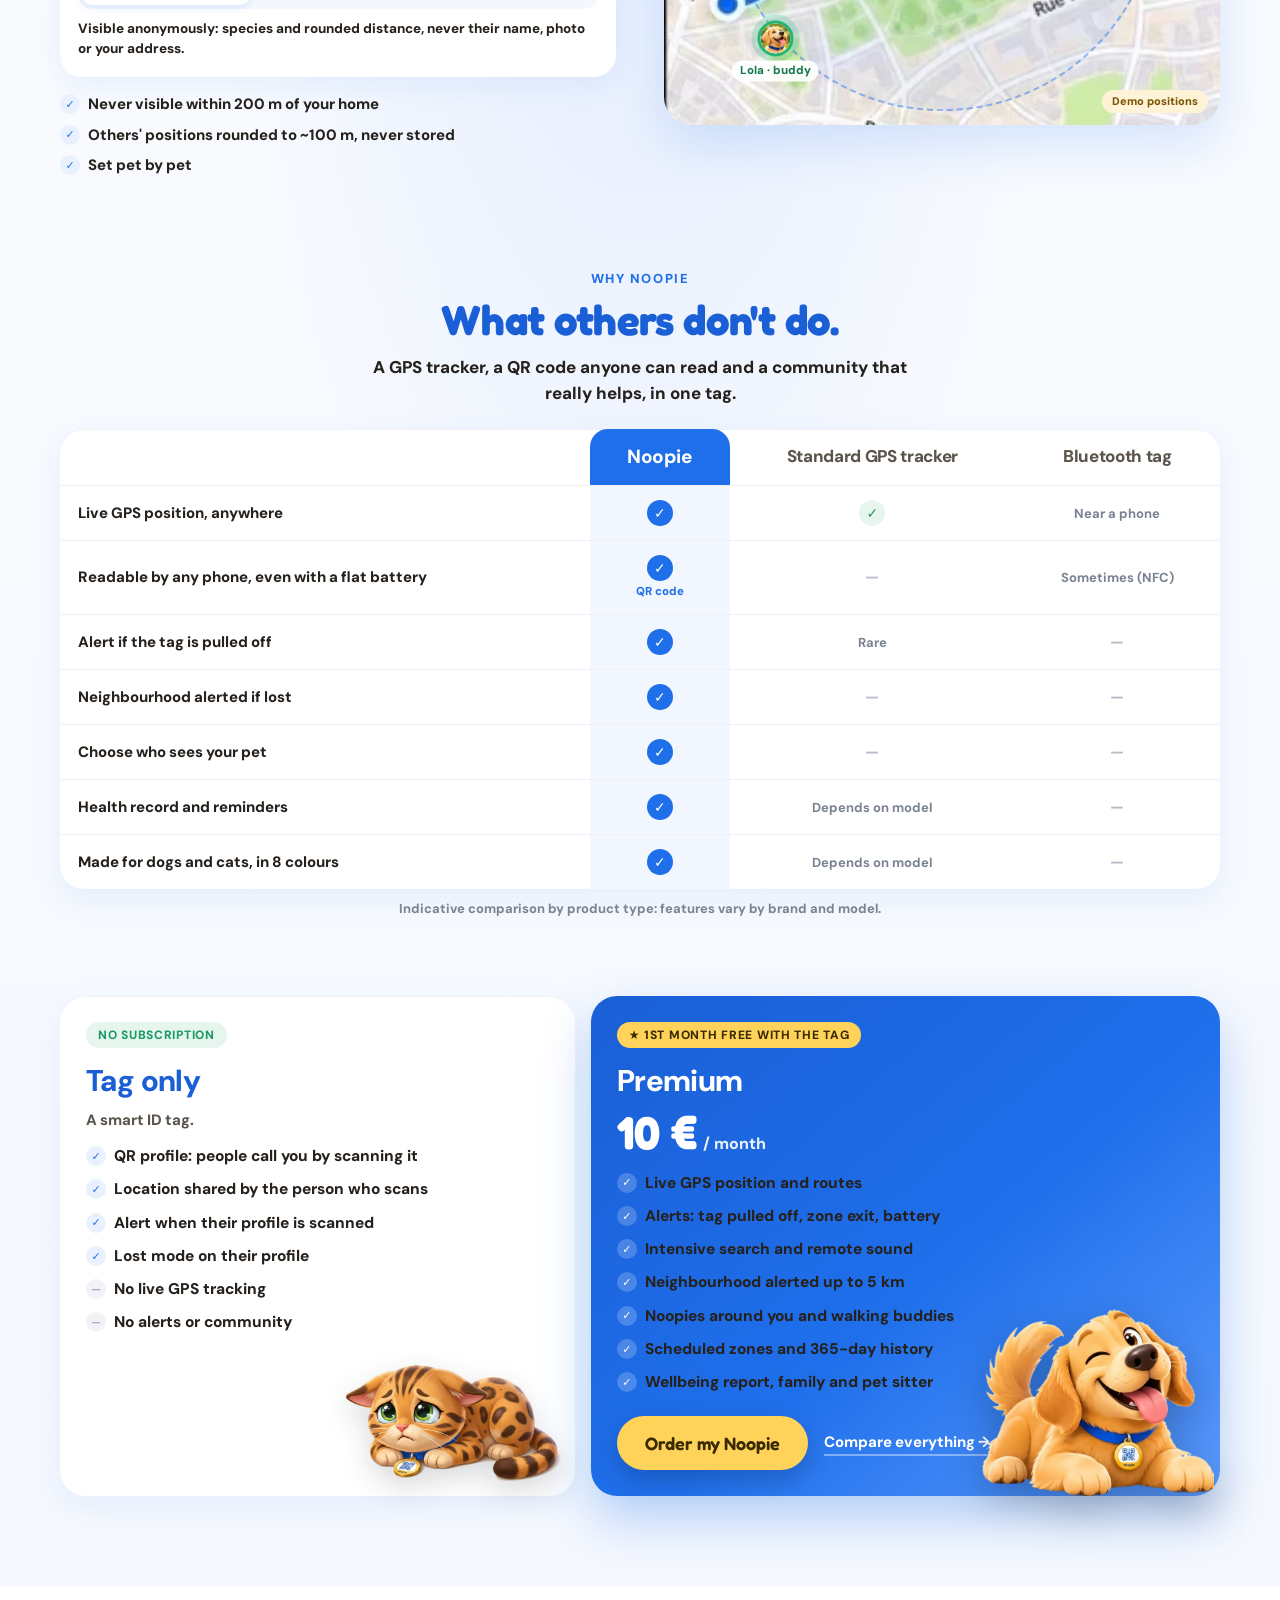
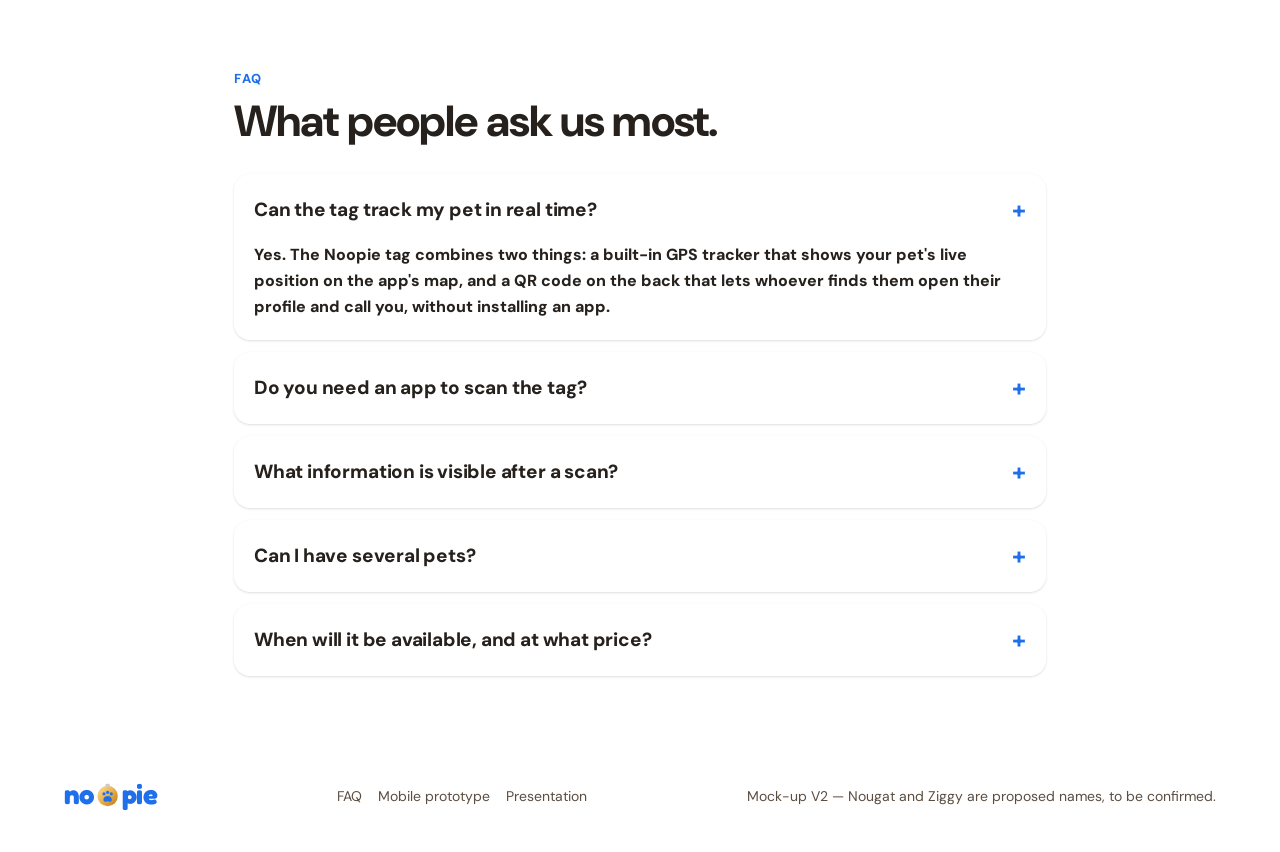
==== commit cad7880d: "Formules : Ziggy triste (généré avec Buzzy) en bas à droite de la carte « Médaillon seul » Co-Author" ====
--- a/index.html
+++ b/index.html
@@ -1,4 +1,4 @@
-<!DOCTYPE html><html lang="fr"><head><meta charSet="utf-8"/><meta name="viewport" content="width=device-width, initial-scale=1"/><link rel="preload" href="refs/hero-dog.webp" as="image"/><link rel="preload" as="image" href="refs/yarn.svg"/><link rel="preload" href="refs/hero-cat.webp" as="image"/><link rel="preload" as="image" href="avatars/dog-01-golden.jpg"/><link rel="preload" as="image" href="avatars/dog-02-labrador.jpg"/><link rel="preload" as="image" href="avatars/dog-03-berger-allemand.jpg"/><link rel="preload" as="image" href="avatars/dog-04-bouledogue.jpg"/><link rel="preload" as="image" href="avatars/dog-05-beagle.jpg"/><link rel="preload" as="image" href="avatars/dog-06-husky.jpg"/><link rel="preload" as="image" href="avatars/dog-07-shiba-inu.jpg"/><link rel="stylesheet" href="./_next/static/chunks/2xskfzx-vf1pj.css" data-precedence="next"/><link rel="stylesheet" href="./_next/static/chunks/2ddmrojwgxvfe.css" data-precedence="next"/><link rel="preload" as="script" fetchPriority="low" href="./_next/static/chunks/310vm2bl3xxpt.js"/><script src="./_next/static/chunks/3r801q3tr245x.js" async=""></script><script src="./_next/static/chunks/2iaf6ywsgf9d5.js" async=""></script><script src="./_next/static/chunks/3r-okv0vpv6lc.js" async=""></script><script src="./_next/static/chunks/40wec9cq5kuxs.js" async=""></script><script src="./_next/static/chunks/turbopack-0hvx9v9vijn-c.js" async=""></script><script src="./_next/static/chunks/1ua2kfq9s-me6.js" async=""></script><script src="./_next/static/chunks/1490ihnbi2crv.js" async=""></script><script src="./_next/static/chunks/3q2igzkbwng7i.js" async=""></script><script src="./_next/static/chunks/002gyy15ct9fa.js" async=""></script><script src="./_next/static/chunks/3q6qiab8-8cez.js" async=""></script><script src="./_next/static/chunks/0_zs9fktn8zne.js" async=""></script><script src="./_next/static/chunks/0wbvs5nyu2pt0.js" async=""></script><link rel="preload" href="https://fonts.googleapis.com/css2?family=Fredoka:wght@400;500;600;700&amp;family=DM+Sans:ital,wght@0,400;0,600;0,700;0,800;1,400&amp;display=swap" as="style"/><link rel="preload" href="refs/portrait-dog.jpg" as="image"/><link rel="preload" href="refs/portrait-cat.jpg" as="image"/><link rel="preload" as="image" href="avatars/dog-08-caniche.jpg"/><link rel="preload" as="image" href="avatars/dog-09-teckel.jpg"/><link rel="preload" as="image" href="avatars/dog-10-border-collie.jpg"/><link rel="preload" as="image" href="refs/biarritz-tile.jpg"/><meta name="theme-color" content="#1f6feb"/><title>Noopie — Le médaillon QR pour chiens et chats</title><meta name="description" content="Un scan, et on vous appelle. Le médaillon Noopie se fixe au collier : si votre animal se perd, la personne qui le retrouve scanne le QR code et vous joint tout de suite."/><link rel="icon" href="/favicon.ico?favicon.117ezoe8m31dk.ico" sizes="48x48" type="image/x-icon"/><link rel="preconnect" href="https://fonts.googleapis.com"/><link rel="preconnect" href="https://fonts.gstatic.com" crossorigin="anonymous"/><link href="https://fonts.googleapis.com/css2?family=Fredoka:wght@400;500;600;700&amp;family=DM+Sans:ital,wght@0,400;0,600;0,700;0,800;1,400&amp;display=swap" rel="stylesheet"/><script src="./_next/static/chunks/0cz1d0mv5g_q7.js" noModule=""></script><link rel="stylesheet" href="presentation-home.css?v=84"/><script src="refs/noopie-i18n.js?v=4"></script>
+<!DOCTYPE html><html lang="fr"><head><meta charSet="utf-8"/><meta name="viewport" content="width=device-width, initial-scale=1"/><link rel="preload" href="refs/hero-dog.webp" as="image"/><link rel="preload" as="image" href="refs/yarn.svg"/><link rel="preload" href="refs/hero-cat.webp" as="image"/><link rel="preload" as="image" href="avatars/dog-01-golden.jpg"/><link rel="preload" as="image" href="avatars/dog-02-labrador.jpg"/><link rel="preload" as="image" href="avatars/dog-03-berger-allemand.jpg"/><link rel="preload" as="image" href="avatars/dog-04-bouledogue.jpg"/><link rel="preload" as="image" href="avatars/dog-05-beagle.jpg"/><link rel="preload" as="image" href="avatars/dog-06-husky.jpg"/><link rel="preload" as="image" href="avatars/dog-07-shiba-inu.jpg"/><link rel="stylesheet" href="./_next/static/chunks/2xskfzx-vf1pj.css" data-precedence="next"/><link rel="stylesheet" href="./_next/static/chunks/2ddmrojwgxvfe.css" data-precedence="next"/><link rel="preload" as="script" fetchPriority="low" href="./_next/static/chunks/310vm2bl3xxpt.js"/><script src="./_next/static/chunks/3r801q3tr245x.js" async=""></script><script src="./_next/static/chunks/2iaf6ywsgf9d5.js" async=""></script><script src="./_next/static/chunks/3r-okv0vpv6lc.js" async=""></script><script src="./_next/static/chunks/40wec9cq5kuxs.js" async=""></script><script src="./_next/static/chunks/turbopack-0hvx9v9vijn-c.js" async=""></script><script src="./_next/static/chunks/1ua2kfq9s-me6.js" async=""></script><script src="./_next/static/chunks/1490ihnbi2crv.js" async=""></script><script src="./_next/static/chunks/3q2igzkbwng7i.js" async=""></script><script src="./_next/static/chunks/002gyy15ct9fa.js" async=""></script><script src="./_next/static/chunks/3q6qiab8-8cez.js" async=""></script><script src="./_next/static/chunks/0_zs9fktn8zne.js" async=""></script><script src="./_next/static/chunks/0wbvs5nyu2pt0.js" async=""></script><link rel="preload" href="https://fonts.googleapis.com/css2?family=Fredoka:wght@400;500;600;700&amp;family=DM+Sans:ital,wght@0,400;0,600;0,700;0,800;1,400&amp;display=swap" as="style"/><link rel="preload" href="refs/portrait-dog.jpg" as="image"/><link rel="preload" href="refs/portrait-cat.jpg" as="image"/><link rel="preload" as="image" href="avatars/dog-08-caniche.jpg"/><link rel="preload" as="image" href="avatars/dog-09-teckel.jpg"/><link rel="preload" as="image" href="avatars/dog-10-border-collie.jpg"/><link rel="preload" as="image" href="refs/biarritz-tile.jpg"/><meta name="theme-color" content="#1f6feb"/><title>Noopie — Le médaillon QR pour chiens et chats</title><meta name="description" content="Un scan, et on vous appelle. Le médaillon Noopie se fixe au collier : si votre animal se perd, la personne qui le retrouve scanne le QR code et vous joint tout de suite."/><link rel="icon" href="/favicon.ico?favicon.117ezoe8m31dk.ico" sizes="48x48" type="image/x-icon"/><link rel="preconnect" href="https://fonts.googleapis.com"/><link rel="preconnect" href="https://fonts.gstatic.com" crossorigin="anonymous"/><link href="https://fonts.googleapis.com/css2?family=Fredoka:wght@400;500;600;700&amp;family=DM+Sans:ital,wght@0,400;0,600;0,700;0,800;1,400&amp;display=swap" rel="stylesheet"/><script src="./_next/static/chunks/0cz1d0mv5g_q7.js" noModule=""></script><link rel="stylesheet" href="presentation-home.css?v=85"/><script src="refs/noopie-i18n.js?v=4"></script>
 </head><body class="min-h-screen bg-cream text-ink"><div hidden=""><!--$--><!--/$--></div><svg width="0" height="0" style="position:absolute" aria-hidden="true" focusable="false">
 <defs>
  <linearGradient id="g-fur" x1="0" y1="0" x2="0" y2="1"><stop offset="0" stop-color="#FBD98E"/><stop offset=".55" stop-color="#F0B24A"/><stop offset="1" stop-color="#C9842A"/></linearGradient>
@@ -106,4 +106,4 @@
   <g stroke="#fff" stroke-width="2.5" stroke-linecap="round" opacity=".9"><path d="M110 196 l-36 -8 M110 204 l-36 4"/><path d="M190 196 l36 -8 M190 204 l36 4"/></g>
   <ellipse cx="98" cy="186" rx="10" ry="6" fill="#F5A989" opacity=".45"/><ellipse cx="202" cy="186" rx="10" ry="6" fill="#F5A989" opacity=".45"/>
  </symbol>
-</defs></svg><main class="overflow-x-clip"><header class="relative z-40 mx-auto flex max-w-[1240px] items-center justify-between gap-3 px-4 pb-2 pt-4 md:px-6 md:pt-5"><a href="#top" class="inline-flex items-center" aria-label="Noopie, accueil"><svg viewBox="0 0 156 44" class="h-10 w-auto md:h-11" role="img" aria-label="Noopie"><text x="0" y="33" font-family="Fredoka, sans-serif" font-weight="700" font-size="38" fill="#1F6FEB" letter-spacing="-1">no</text><g transform="translate(60 22)"><circle r="14" fill="url(#g-gold)"></circle><g fill="#1F6FEB" transform="translate(0 1)"><circle cx="-5" cy="-4" r="2.2"></circle><circle cx="0" cy="-6" r="2.2"></circle><circle cx="5" cy="-4" r="2.2"></circle><path d="M0 -1c-3.2 0-5.8 2.4-5.8 5 0 1.6 1.3 2.8 2.9 2.8 1.1 0 1.9-.5 2.9-.5s1.8.5 2.9.5c1.6 0 2.9-1.2 2.9-2.8 0-2.6-2.6-5-5.8-5Z"></path></g><rect x="-3" y="-17" width="6" height="5" rx="2" fill="#CFCAC2"></rect></g><text x="80" y="33" font-family="Fredoka, sans-serif" font-weight="700" font-size="38" fill="#1F6FEB" letter-spacing="-1">pie</text></svg></a><nav class="hidden min-w-0 items-center gap-0.5 md:flex" aria-label="Navigation principale"><a href="#comment" class="whitespace-nowrap rounded-full px-2.5 py-2 text-[14px] font-bold no-underline xl:px-3 xl:text-[15px] text-ink hover:bg-sand">Comment ça marche ?</a><a href="#medaillon" class="whitespace-nowrap rounded-full px-2.5 py-2 text-[14px] font-bold no-underline xl:px-3 xl:text-[15px] text-ink hover:bg-sand">Le médaillon</a><a href="#app" class="whitespace-nowrap rounded-full px-2.5 py-2 text-[14px] font-bold no-underline xl:px-3 xl:text-[15px] text-ink hover:bg-sand">L’application</a><a href="#formules" class="whitespace-nowrap rounded-full px-2.5 py-2 text-[14px] font-bold no-underline xl:px-3 xl:text-[15px] text-ink hover:bg-sand">Tarifs</a><a href="#faq" class="whitespace-nowrap rounded-full px-2.5 py-2 text-[14px] font-bold no-underline xl:px-3 xl:text-[15px] text-ink hover:bg-sand">FAQ</a></nav><div class="flex items-center gap-2.5"><a href="./commander.html" class="np-hd-cta hidden sm:inline-flex">Commander</a><span class="hidden sm:block np-hd-login"><a href="./compte.html" class="inline-flex min-h-12 items-center justify-center gap-2.5 whitespace-nowrap rounded-full border-2 border-transparent px-6 py-3 font-display text-[17px] font-semibold no-underline bg-blue text-white shadow-[0_10px_24px_rgba(31,111,235,.32)] hover:bg-blue-2 " tabindex="0"><svg width="18" height="18" viewBox="0 0 24 24" fill="currentColor" aria-hidden="true"><circle cx="12" cy="8" r="4"></circle><path d="M4 20c1-4.2 4.4-6.5 8-6.5s7 2.3 8 6.5z"></path></svg>Se connecter</a></span><button type="button" class="inline-flex h-12 w-12 items-center justify-center rounded-full border-2 border-ink/20 bg-white md:hidden" aria-label="Ouvrir le menu" aria-expanded="false" aria-controls="menu-mobile" data-testid="burger"><svg width="22" height="22" viewBox="0 0 24 24" fill="none" stroke="currentColor" stroke-width="2.5" stroke-linecap="round" aria-hidden="true"><path d="M4 7h16M4 12h16M4 17h16"></path></svg></button></div></header><section id="top" class="relative overflow-hidden"><div aria-hidden="true" class="pointer-events-none absolute inset-x-0 bottom-0 h-[34%] md:h-[30%]"><svg viewBox="0 0 1440 300" preserveAspectRatio="none" class="h-full w-full"><path d="M0 110 C300 40 600 150 900 90 C1120 46 1300 60 1440 110 L1440 300 L0 300 Z" fill="#CFE0FB"></path><path d="M0 150 C300 80 600 190 900 130 C1120 86 1300 100 1440 150 L1440 300 L0 300 Z" fill="#B9D1F7" opacity=".8"></path></svg></div><div class="relative mx-auto max-w-[1240px] px-4 pb-6 pt-2 md:px-6 md:pt-4"><div class="hidden md:block"><div class="text-center"><h1 class="font-display relative inline-flex select-none items-center justify-center whitespace-nowrap font-bold leading-[0.82] tracking-[-0.05em] text-[min(16.5vw,208px)]" aria-label="noopie" data-testid="big-name"><span aria-hidden="true" class="inline-block bg-gradient-to-b from-blue-3 to-[#1A5FD6] bg-clip-text text-transparent" style="opacity:0;transform:translateY(40px) rotate(-4deg)">n</span><span aria-hidden="true" class="inline-block bg-gradient-to-b from-blue-3 to-[#1A5FD6] bg-clip-text text-transparent" style="opacity:0;transform:translateY(40px) rotate(4deg)">o</span><span aria-hidden="true" class="relative mx-[0.02em] inline-block w-[0.62em]" style="opacity:0;transform:translateY(40px) rotate(-4deg)"><svg viewBox="0 0 200 220" class="block w-full drop-shadow-[0_12px_18px_rgba(185,121,30,.35)]" style="transform-origin:50% 8%"><use href="#np-med"></use></svg></span><span aria-hidden="true" class="inline-block bg-gradient-to-b from-blue-3 to-[#1A5FD6] bg-clip-text text-transparent" style="opacity:0;transform:translateY(40px) rotate(4deg)">p</span><span aria-hidden="true" class="inline-block bg-gradient-to-b from-blue-3 to-[#1A5FD6] bg-clip-text text-transparent" style="opacity:0;transform:translateY(40px) rotate(-4deg)">i</span><span aria-hidden="true" class="inline-block bg-gradient-to-b from-blue-3 to-[#1A5FD6] bg-clip-text text-transparent" style="opacity:0;transform:translateY(40px) rotate(4deg)">e</span><svg aria-hidden="true" viewBox="0 0 60 60" class="absolute -left-[0.32em] top-[0.08em] w-[0.22em] text-gold"><path d="M10 50 L26 30 M20 56 L40 36 M6 32 L18 22" stroke="currentColor" stroke-width="7" stroke-linecap="round"></path></svg><svg aria-hidden="true" viewBox="0 0 60 60" class="absolute -right-[0.32em] top-[0.12em] w-[0.22em] text-gold"><path d="M50 50 L34 30 M40 56 L20 36 M54 32 L42 22" stroke="currentColor" stroke-width="7" stroke-linecap="round"></path></svg></h1></div><div class="mt-2 text-center" style="opacity:0;transform:translateY(14px)"><p class="font-display text-[clamp(30px,3.6vw,52px)] font-semibold leading-[1.1] text-blue-2" data-testid="tagline">Il explore. Vous gardez <span class="np-hl">le lien.</span></p><p class="mx-auto mt-3 max-w-[760px] text-[18px] leading-relaxed text-ink-2">Il a ses aventures, vous avez la carte.<br class="hidden lg:block"/>Et si un jour il prend un mauvais chemin, un scan suffit pour vous réunir.</p><p class="mx-auto mt-2 max-w-[640px] text-[13px] font-bold text-ink-2/80" data-testid="tracking-note">Suivi sur carte présenté en démonstration — disponibilité et couverture à confirmer.</p></div><div class="relative z-10 mt-6 flex justify-center gap-3" style="opacity:0;transform:translateY(14px)"><a href="./commander.html" class="inline-flex min-h-12 items-center justify-center gap-2.5 whitespace-nowrap rounded-full border-2 border-transparent px-6 py-3 font-display text-[17px] font-semibold no-underline bg-blue text-white shadow-[0_10px_24px_rgba(31,111,235,.32)] hover:bg-blue-2 " tabindex="0"><svg width="18" height="18" viewBox="0 0 24 24" fill="currentColor" aria-hidden="true"><circle cx="7" cy="8" r="2"></circle><circle cx="12" cy="5.5" r="2"></circle><circle cx="17" cy="8" r="2"></circle><path d="M12 11c-3 0-6 2.5-6 5.5 0 1.8 1.4 3 3 3 1.2 0 2-.6 3-.6s1.8.6 3 .6c1.6 0 3-1.2 3-3 0-3-3-5.5-6-5.5Z"></path></svg>Commander mon Noopie</a></div><div class="relative mt-[-40px] h-[380px] lg:h-[430px]"><div class="absolute bottom-0 left-[-2%] w-[36%] max-w-[620px]" style="opacity:0;transform:translateY(50px) scale(0.9)"><div><img src="refs/hero-dog.webp" alt="Nougat, le golden retriever Noopie, couché et tout sourire, langue sortie" class="w-full" width="653" height="523"/></div><svg aria-hidden="true" viewBox="0 0 60 60" class="absolute -top-2 left-[6%] w-10 text-blue-3"><path d="M12 46 C24 40 32 30 36 16 M26 54 C38 46 46 36 50 22" stroke="currentColor" stroke-width="5" stroke-linecap="round" fill="none"></path></svg></div><div class="absolute bottom-[4%] left-1/2 w-[9%] max-w-[150px] -translate-x-1/2" style="opacity:0;transform:translateY(50px) scale(0.9)"><div><img src="refs/yarn.svg" alt="" class="w-full" width="240" height="190"/></div><svg aria-hidden="true" viewBox="0 0 60 60" class="absolute -left-6 -top-6 w-9 rotate-[-30deg] text-gold"><path d="M12 46 C24 40 32 30 36 16 M26 54 C38 46 46 36 50 22" stroke="currentColor" stroke-width="5" stroke-linecap="round" fill="none"></path></svg></div><div class="absolute bottom-0 right-[-1%] w-[36%] max-w-[640px]" style="opacity:0;transform:translateY(50px) scale(0.9)"><div><img src="refs/hero-cat.webp" alt="Ziggy, le chat du Bengal Noopie, joueur, une patte tendue" class="w-full" width="647" height="484"/></div><svg aria-hidden="true" viewBox="0 0 60 60" class="absolute right-[2%] top-[18%] w-10 scale-x-[-1] text-blue-3"><path d="M12 46 C24 40 32 30 36 16 M26 54 C38 46 46 36 50 22" stroke="currentColor" stroke-width="5" stroke-linecap="round" fill="none"></path></svg></div></div></div><div class="md:hidden"><div class="text-center"><h1 class="font-display relative inline-flex select-none items-center justify-center whitespace-nowrap font-bold leading-[0.82] tracking-[-0.05em] mt-2 text-[22vw]" aria-label="noopie" data-testid="big-name"><span aria-hidden="true" class="inline-block bg-gradient-to-b from-blue-3 to-[#1A5FD6] bg-clip-text text-transparent" style="opacity:0;transform:translateY(40px) rotate(-4deg)">n</span><span aria-hidden="true" class="inline-block bg-gradient-to-b from-blue-3 to-[#1A5FD6] bg-clip-text text-transparent" style="opacity:0;transform:translateY(40px) rotate(4deg)">o</span><span aria-hidden="true" class="relative mx-[0.02em] inline-block w-[0.62em]" style="opacity:0;transform:translateY(40px) rotate(-4deg)"><svg viewBox="0 0 200 220" class="block w-full drop-shadow-[0_12px_18px_rgba(185,121,30,.35)]" style="transform-origin:50% 8%"><use href="#np-med"></use></svg></span><span aria-hidden="true" class="inline-block bg-gradient-to-b from-blue-3 to-[#1A5FD6] bg-clip-text text-transparent" style="opacity:0;transform:translateY(40px) rotate(4deg)">p</span><span aria-hidden="true" class="inline-block bg-gradient-to-b from-blue-3 to-[#1A5FD6] bg-clip-text text-transparent" style="opacity:0;transform:translateY(40px) rotate(-4deg)">i</span><span aria-hidden="true" class="inline-block bg-gradient-to-b from-blue-3 to-[#1A5FD6] bg-clip-text text-transparent" style="opacity:0;transform:translateY(40px) rotate(4deg)">e</span><svg aria-hidden="true" viewBox="0 0 60 60" class="absolute -left-[0.32em] top-[0.08em] w-[0.22em] text-gold"><path d="M10 50 L26 30 M20 56 L40 36 M6 32 L18 22" stroke="currentColor" stroke-width="7" stroke-linecap="round"></path></svg><svg aria-hidden="true" viewBox="0 0 60 60" class="absolute -right-[0.32em] top-[0.12em] w-[0.22em] text-gold"><path d="M50 50 L34 30 M40 56 L20 36 M54 32 L42 22" stroke="currentColor" stroke-width="7" stroke-linecap="round"></path></svg></h1></div><p class="mt-3 text-center font-display text-[30px] font-semibold leading-[1.1] text-blue-2" data-testid="tagline">Il explore.<br/>Vous gardez <span class="np-hl">le lien.</span></p><p class="mt-2 text-center text-[16px] leading-relaxed text-ink-2">Il a ses aventures, vous avez la carte. Et si un jour il prend un mauvais chemin, un scan suffit pour vous réunir.</p><p class="mt-2 text-center text-[12px] font-bold leading-snug text-ink-2/80" data-testid="tracking-note">Suivi sur carte présenté en démonstration — disponibilité et couverture à confirmer.</p><div class="relative z-10 mt-4 flex flex-col gap-2.5"><a href="./commander.html" class="inline-flex min-h-12 items-center justify-center gap-2.5 whitespace-nowrap rounded-full border-2 border-transparent px-6 py-3 font-display text-[17px] font-semibold no-underline bg-blue text-white shadow-[0_10px_24px_rgba(31,111,235,.32)] hover:bg-blue-2 min-h-14 w-full text-[18px]" tabindex="0">Commander mon Noopie</a></div><div class="relative mt-2 grid grid-cols-2 items-end gap-1"><div style="opacity:0;transform:translateY(50px) scale(0.9)"><img src="refs/hero-dog.webp" alt="Nougat, le golden retriever Noopie" class="w-full" width="653" height="523"/></div><div style="opacity:0;transform:translateY(50px) scale(0.9)"><img src="refs/hero-cat.webp" alt="Ziggy, le chat du Bengal Noopie" class="w-full" width="647" height="484"/></div></div></div></div></section><section id="video" class="mx-auto max-w-[1200px] px-4 py-16 md:px-6 md:py-20"><div style="opacity:0;transform:translateY(22px)"><div class="mx-auto mb-8 text-center md:mb-10"><span class="text-[13px] font-extrabold uppercase tracking-[0.12em] text-blue">La publicité</span></div><div class="relative mx-auto aspect-video w-full max-w-[1000px] overflow-hidden rounded-[28px] bg-[#0f1522] shadow-soft" data-testid="brand-video"><video class="h-full w-full object-contain" controls="" autoPlay="" muted="" loop="" playsInline="" preload="auto" poster="video/noopie-film-v15-poster.jpg" aria-label="Publicité Noopie, 53 secondes"><source src="video/noopie-film-v15.mp4" type="video/mp4"/>Votre navigateur ne peut pas lire cette vidéo.</video><button type="button" aria-label="Activer le son de la publicité" data-testid="film-sound" class="absolute right-4 top-4 inline-flex items-center gap-2 rounded-full bg-white/90 px-3.5 py-2 font-display text-[14px] font-semibold text-ink shadow hover:bg-white"><svg width="18" height="18" viewBox="0 0 24 24" fill="none" stroke="currentColor" stroke-width="2.2" stroke-linecap="round" stroke-linejoin="round" aria-hidden="true"><path d="M11 5 6 9H2v6h4l5 4V5Z"></path><path d="M15.5 8.5a5 5 0 0 1 0 7"></path><path d="M19 5a10 10 0 0 1 0 14"></path></svg>Activer le son</button></div></div></section><section id="comment" class="np-how" aria-labelledby="np-steps-heading"><div class="np-how-inner"><img class="np-med-boot" src="data:," alt="" aria-hidden="true" onerror="window.__npmm||(window.__npmm=1,document.head.appendChild(Object.assign(document.createElement('script'),{src:'./refs/noopie-minimap.js?v=3'})))"><input type="radio" name="np-pet" id="np-pet-dog" class="np-pet-input" checked><input type="radio" name="np-pet" id="np-pet-cat" class="np-pet-input"><div class="np-how-head"><span class="np-how-kicker">Comment ça marche ?</span><h2 id="np-steps-heading">Un médaillon,<br>tellement de fonctions.</h2><p>Suivi GPS en direct, fiche accessible par QR code et alerte de sécurité : tout tient dans un seul médaillon.</p><div class="np-pet-toggle" role="group" aria-label="Version chien ou chat"><label for="np-pet-dog" class="np-pet-btn np-pet-btn--dog">Version chien</label><label for="np-pet-cat" class="np-pet-btn np-pet-btn--cat">Version chat</label></div></div><ol class="np-how-steps"><li class="np-how-step"><div class="np-how-media np-how-media--tag" data-np3d-auto><img class="np-3d-boot" src="data:," alt="" aria-hidden="true" onerror="window.__np3d||(window.__np3d=1,document.head.appendChild(Object.assign(document.createElement('script'),{type:'module',src:'./refs/medallion3d-order.js?v=2'})))"><img class="np-dog" src="refs/noopie-medaillon-seul.webp?v=2" width="360" height="610" alt="Le médaillon Noopie bleu avec sa patte en relief." loading="lazy" decoding="async"><img class="np-cat" src="refs/noopie-medaillon-seul-nude.webp" width="360" height="610" alt="Le médaillon Noopie nude avec sa patte blanche en relief." loading="lazy" decoding="async"></div><span class="np-how-num">1</span><h3>Accrochez-le</h3><p>Fixez le médaillon à son collier grâce à son anneau.</p></li><li class="np-how-step"><div class="np-how-media np-how-media--profile"><img class="np-dog" src="refs/portrait-dog.jpg" width="120" height="122" alt="Fiche de Nougat dans l’application Noopie." loading="lazy" decoding="async"><img class="np-cat" src="refs/portrait-cat.jpg" width="120" height="122" alt="Fiche de Ziggy dans l’application Noopie." loading="lazy" decoding="async"></div><span class="np-how-num">2</span><h3>Activez-le</h3><p>Scannez le QR code avec l’application, puis créez sa fiche : photo, nom et votre numéro.</p></li><li class="np-how-step"><div class="np-how-media np-how-media--app"><div class="np-shot np-dog"><img src="refs/step-app-phone.webp?v=2" width="359" height="665" alt="L’application Noopie affiche la position de Nougat sur la carte." loading="lazy" decoding="async"><div class="np-shot-map"><div class="np-mm" data-minimap='{&quot;pet&quot;:&quot;dog&quot;,&quot;route&quot;:true,&quot;zoom&quot;:15.3}' aria-hidden="true"></div><span class="np-shot-btn">📍 Voir sa position</span></div></div><div class="np-shot np-cat"><img src="refs/step-app-phone-cat.webp" width="359" height="665" alt="L’application Noopie affiche la position de Ziggy sur la carte." loading="lazy" decoding="async"><div class="np-shot-map"><div class="np-mm" data-minimap='{&quot;pet&quot;:&quot;cat&quot;,&quot;route&quot;:false,&quot;zoom&quot;:15.3}' aria-hidden="true"></div><span class="np-shot-btn">📍 Voir sa position</span></div></div></div><span class="np-how-num">3</span><h3>Suivez-le</h3><p>Sa position s’affiche en direct sur la carte de l’application. Vous voyez où il se promène.</p></li></ol><div class="np-lost"><div class="np-lost-head"><span class="np-how-kicker np-how-kicker--light">Et s’il s’égare ?</span><h3>Un passant le retrouve, vous êtes réunis.</h3><p>Pas besoin d’application : un simple appareil photo suffit. Et dès que vous activez le mode perdu, les membres Noopie du quartier sont prévenus.</p></div><ol class="np-lost-steps"><li class="np-lost-step"><div class="np-lost-visual"><div class="np-phone np-phone--fiche np-cam" aria-hidden="true"><div class="np-phone-screen np-cam-screen"><img class="np-cam-view np-dog" src="refs/noopie-scan-collar.webp" width="547" height="820" alt=""><img class="np-cam-view np-cat" src="refs/noopie-scan-bengal-nude.webp" width="547" height="820" alt=""><span class="np-cam-top"><i></i></span><span class="np-cam-qr"><i></i><i></i><i></i><i></i></span><span class="np-cam-link"><svg viewBox="0 0 24 24" aria-hidden="true"><circle cx="12" cy="12" r="10" fill="#fff"/><path d="M15.5 8.5l-2 5-5 2 2-5z" fill="#1F6FEB"/></svg><span><b>noopie.fr</b>Ouvrir la fiche de <span class="np-dog">Nougat</span><span class="np-cat">Ziggy</span></span></span><div class="np-cam-bottom"><span class="np-cam-modes"><span>VIDÉO</span><b>PHOTO</b><span>PORTRAIT</span></span><span class="np-cam-ctrl"><i class="np-cam-thumb"></i><i class="np-cam-shutter"></i><i class="np-cam-flip"></i></span></div></div></div></div><span class="np-lost-num">1</span><h4>Il scanne le QR code</h4><p>Le passant vise le dos du médaillon avec l’appareil photo de son téléphone.</p></li><li class="np-lost-step"><div class="np-lost-visual"><div class="np-phone np-phone--fiche np-dog" aria-hidden="true"><div class="np-phone-screen np-fiche"><div class="np-fiche-top">noopie</div><div class="np-fiche-id"><img src="refs/portrait-dog.jpg" width="120" height="122" alt=""><div><b class="np-fiche-name">Nougat</b><span class="np-fiche-breed">Golden retriever · 3 ans</span><span class="np-fiche-lost">Je suis perdu</span></div></div><dl class="np-fiche-rows"><div><dt>Caractère</dt><dd>Très gentil, un peu peureux</dd></div><div><dt>Nourriture</dt><dd>Croquettes, pas de chocolat</dd></div><div><dt>Il adore</dt><dd>Sa balle jaune et les câlins</dd></div><div><dt>Santé</dt><dd>Allergique au poulet</dd></div><div><dt>Propriétaire</dt><dd>Marie · <b>06 12 34 56 78</b></dd></div></dl><span class="np-fiche-call">Appeler Marie</span><span class="np-fiche-share">Partager ma position</span></div></div><div class="np-phone np-phone--fiche np-cat np-theme-cat" aria-hidden="true"><div class="np-phone-screen np-fiche"><div class="np-fiche-top">noopie</div><div class="np-fiche-id"><img src="refs/portrait-cat.jpg" width="120" height="122" alt=""><div><b class="np-fiche-name">Ziggy</b><span class="np-fiche-breed">Chat du Bengal · 2 ans</span><span class="np-fiche-lost">Je suis perdu</span></div></div><dl class="np-fiche-rows"><div><dt>Caractère</dt><dd>Joueur, un peu craintif</dd></div><div><dt>Nourriture</dt><dd>Pâtée au saumon</dd></div><div><dt>Il adore</dt><dd>Plumes et souris en laine</dd></div><div><dt>Santé</dt><dd>Stérilisé, vaccins à jour</dd></div><div><dt>Propriétaire</dt><dd>Marie · <b>06 12 34 56 78</b></dd></div></dl><span class="np-fiche-call">Appeler Marie</span><span class="np-fiche-share">Partager ma position</span></div></div></div><span class="np-lost-num">2</span><h4>Sa fiche s’affiche</h4><p>Photo, caractère, nourriture, jeux préférés, santé et le numéro du propriétaire, en un instant.</p></li><li class="np-lost-step"><div class="np-lost-visual"><div class="np-phone np-phone--fiche np-ios" aria-hidden="true"><div class="np-phone-screen np-ios-call"><div class="np-ios-bar"><span>14:32</span><span class="np-ios-sig"><i></i><i></i><i></i><i></i></span></div><span class="np-ios-state">appel…</span><b class="np-ios-name">Marie</b><span class="np-ios-num">06 12 34 56 78</span><div class="np-ios-grid"><span><i><svg viewBox="0 0 24 24" aria-hidden="true"><rect x="9" y="3" width="6" height="11" rx="3" fill="currentColor"/><path d="M6 11a6 6 0 0 0 12 0M12 17v4" stroke="currentColor" stroke-width="2" fill="none" stroke-linecap="round"/><path d="M4 4l16 16" stroke="currentColor" stroke-width="2" stroke-linecap="round"/></svg></i>silence</span><span><i><svg viewBox="0 0 24 24" aria-hidden="true"><circle cx="7" cy="5" r="1.7" fill="currentColor"/><circle cx="12" cy="5" r="1.7" fill="currentColor"/><circle cx="17" cy="5" r="1.7" fill="currentColor"/><circle cx="7" cy="10" r="1.7" fill="currentColor"/><circle cx="12" cy="10" r="1.7" fill="currentColor"/><circle cx="17" cy="10" r="1.7" fill="currentColor"/><circle cx="7" cy="15" r="1.7" fill="currentColor"/><circle cx="12" cy="15" r="1.7" fill="currentColor"/><circle cx="17" cy="15" r="1.7" fill="currentColor"/><circle cx="12" cy="20" r="1.7" fill="currentColor"/></svg></i>clavier</span><span><i><svg viewBox="0 0 24 24" aria-hidden="true"><path d="M4 9v6h4l5 4V5L8 9H4z" fill="currentColor"/><path d="M16 8.5a5 5 0 0 1 0 7M18.5 6a8.5 8.5 0 0 1 0 12" stroke="currentColor" stroke-width="2" fill="none" stroke-linecap="round"/></svg></i>haut-parleur</span><span><i><svg viewBox="0 0 24 24" aria-hidden="true"><path d="M12 5v14M5 12h14" stroke="currentColor" stroke-width="2.4" stroke-linecap="round"/></svg></i>ajouter</span><span><i><svg viewBox="0 0 24 24" aria-hidden="true"><rect x="3" y="7" width="12" height="10" rx="2.5" fill="currentColor"/><path d="M15 11l6-3.5v9L15 13z" fill="currentColor"/></svg></i>FaceTime</span><span><i><svg viewBox="0 0 24 24" aria-hidden="true"><circle cx="12" cy="9" r="4" fill="currentColor"/><path d="M4 20c1-4 4.5-6 8-6s7 2 8 6z" fill="currentColor"/></svg></i>contacts</span></div><span class="np-ios-end"><i><svg viewBox="0 0 24 24" aria-hidden="true"><path d="M6.6 10.8c1.4 2.8 3.8 5.1 6.6 6.6l2.2-2.2c.3-.3.7-.4 1-.2 1.1.4 2.3.6 3.6.6.6 0 1 .4 1 1V20c0 .6-.4 1-1 1C10.6 21 3 13.4 3 4c0-.6.4-1 1-1h3.5c.6 0 1 .4 1 1 0 1.3.2 2.5.6 3.6.1.3 0 .7-.2 1z" fill="currentColor"/></svg></i></span></div></div></div><span class="np-lost-num">3</span><h4>Il vous appelle</h4><p>Un geste suffit : le passant vous appelle directement depuis la fiche pour organiser les retrouvailles.</p></li></ol></div><div class="np-alert"><div class="np-alert-visual"><div class="np-phone np-phone--fiche np-ios-alert" aria-hidden="true"><div class="np-phone-screen np-ia-screen"><div class="np-mm" data-minimap='{&quot;red&quot;:true,&quot;zoom&quot;:15.6}' aria-hidden="true"></div><div class="np-ios-bar np-ia-bar"><span>14:32</span><span class="np-ios-sig"><i></i><i></i><i></i><i></i></span></div><div class="np-ia-notif"><span class="np-ia-icon"><svg viewBox="0 0 24 24" aria-hidden="true"><g fill="#fff"><ellipse cx="6.5" cy="10" rx="2" ry="2.6"/><ellipse cx="10" cy="6.5" rx="2" ry="2.6"/><ellipse cx="14" cy="6.5" rx="2" ry="2.6"/><ellipse cx="17.5" cy="10" rx="2" ry="2.6"/><path d="M12 11c-3 0-5.5 2.6-5.5 5 0 2 2 2.6 3.6 2.2.7-.2 1.2-.5 1.9-.5s1.2.3 1.9.5c1.6.4 3.6-.2 3.6-2.2 0-2.4-2.5-5-5.5-5z"/></g></svg></span><div><span class="np-ia-head"><b>NOOPIE</b><em>maintenant</em></span><b class="np-ia-title">⚠️ Alerte sécurité</b><span class="np-ia-body">Le médaillon de <span class="np-dog">Nougat</span><span class="np-cat">Ziggy</span> a été détaché de son collier. Touchez pour voir sa dernière position.</span></div></div><span class="np-ia-pin"><i></i><b></b></span><span class="np-ia-tag">Dernière position · 14:31</span><span class="np-ia-btn">Voir la dernière position</span></div></div></div><div class="np-alert-copy"><span class="np-how-kicker np-how-kicker--alert">Sécurité</span><h3>Médaillon arraché ? Vous êtes alerté.</h3><p>Si le médaillon est détaché de son collier, une alerte de sécurité s’affiche aussitôt sur votre téléphone, avec la dernière position connue de votre animal.</p><ul class="np-alert-list"><li>Alerte immédiate sur votre téléphone</li><li>Dernière position affichée sur la carte</li><li>Vous savez où commencer à chercher</li><li>Faites sonner son médaillon pour le repérer de près</li></ul><a class="np-how-cta np-how-cta--blue" href="./commander.html">Commander mon Noopie</a></div></div></div></section><section id="medaillon" class="np-med" aria-labelledby="np-product-title"><div class="np-med-inner"><input type="radio" name="np-col" id="np-col-bleu" class="np-col-input" checked><input type="radio" name="np-col" id="np-col-noir" class="np-col-input"><input type="radio" name="np-col" id="np-col-rose" class="np-col-input"><input type="radio" name="np-col" id="np-col-nude" class="np-col-input"><input type="radio" name="np-col" id="np-col-rouge" class="np-col-input"><input type="radio" name="np-col" id="np-col-kaki" class="np-col-input"><input type="radio" name="np-col" id="np-col-prune" class="np-col-input"><input type="radio" name="np-col" id="np-col-nuage" class="np-col-input"><div class="np-med-head"><span class="np-how-kicker">Le médaillon Noopie</span><h2 id="np-product-title">Petit médaillon,<br>grande tranquillité.</h2><p>Le traceur GPS au cœur, le QR code au dos : tout ce qu’il faut pour le suivre et le retrouver, dans un médaillon léger et doux pour son cou.</p></div><div class="np-med-stage"><ul class="np-med-feats"><li class="np-med-feat np-med-feat--l"><span class="np-med-ico"><svg viewBox="0 0 24 24"><path d="M12 22s7-6.2 7-12a7 7 0 1 0-14 0c0 5.8 7 12 7 12z" fill="currentColor"/><circle cx="12" cy="10" r="2.6" fill="#fff"/></svg></span><div><b>Traceur GPS intégré</b><span>Sa position en direct dans l’application.</span></div></li><li class="np-med-feat np-med-feat--l"><span class="np-med-ico"><svg viewBox="0 0 24 24" fill="currentColor"><rect x="3" y="3" width="7" height="7" rx="1.5"/><rect x="14" y="3" width="7" height="7" rx="1.5"/><rect x="3" y="14" width="7" height="7" rx="1.5"/><rect x="14" y="14" width="3" height="3"/><rect x="18" y="18" width="3" height="3"/><rect x="18" y="14" width="3" height="2"/><rect x="14" y="18" width="2" height="3"/></svg></span><div><b>QR code au dos</b><span>Un scan ouvre sa fiche, sans application.</span></div></li><li class="np-med-feat np-med-feat--l"><span class="np-med-ico"><svg viewBox="0 0 24 24" aria-hidden="true"><path d="M4 9.5h3.5L12 5.5v13l-4.5-4H4z" fill="currentColor"/><path d="M15.5 9a4 4 0 0 1 0 6M18 6.5a7.5 7.5 0 0 1 0 11" fill="none" stroke="currentColor" stroke-width="1.8" stroke-linecap="round"/></svg></span><div><b>Son à distance</b><span>Faites-le sonner pour le repérer dans un buisson ou un jardin.</span></div></li></ul><div class="np-med-hero"><span class="np-med-halo"></span><img class="np-med-boot" src="data:," alt="" aria-hidden="true" onerror="window.__np3d||(window.__np3d=1,import('./refs/medallion3d.js?v=4'))"><img class="np-c np-c-bleu" src="refs/med/face-bleu.webp?v=5" width="360" height="610" alt="Médaillon Noopie, couleur bleu noopie" loading="lazy" decoding="async"><img class="np-c np-c-noir" src="refs/med/face-noir.webp?v=5" width="360" height="610" alt="Médaillon Noopie, couleur noir réglisse" loading="lazy" decoding="async"><img class="np-c np-c-rose" src="refs/med/face-rose.webp?v=5" width="360" height="610" alt="Médaillon Noopie, couleur rose bonbon" loading="lazy" decoding="async"><img class="np-c np-c-nude" src="refs/med/face-nude.webp?v=5" width="360" height="610" alt="Médaillon Noopie, couleur nude" loading="lazy" decoding="async"><img class="np-c np-c-rouge" src="refs/med/face-rouge.webp?v=5" width="360" height="610" alt="Médaillon Noopie, couleur rouge cerise" loading="lazy" decoding="async"><img class="np-c np-c-kaki" src="refs/med/face-kaki.webp?v=5" width="360" height="610" alt="Médaillon Noopie, couleur kaki" loading="lazy" decoding="async"><img class="np-c np-c-prune" src="refs/med/face-prune.webp?v=5" width="360" height="610" alt="Médaillon Noopie, couleur violet prune" loading="lazy" decoding="async"><img class="np-c np-c-nuage" src="refs/med/face-nuage.webp?v=5" width="360" height="610" alt="Médaillon Noopie, couleur blanc nuage" loading="lazy" decoding="async"></div><ul class="np-med-feats"><li class="np-med-feat np-med-feat--r"><span class="np-med-ico"><svg viewBox="0 0 24 24"><path d="M12 21c-4.5-2.6-8-6-8-10.2A4.8 4.8 0 0 1 12 7a4.8 4.8 0 0 1 8 3.8C20 15 16.5 18.4 12 21z" fill="currentColor"/></svg></span><div><b>Silicone doux</b><span>Léger et agréable à porter au quotidien.</span></div></li><li class="np-med-feat np-med-feat--r"><span class="np-med-ico"><svg viewBox="0 0 24 24"><path d="M12 3a6 6 0 0 0-6 6v4l-2 3h16l-2-3V9a6 6 0 0 0-6-6z" fill="currentColor"/><path d="M10 19a2 2 0 0 0 4 0" fill="currentColor"/></svg></span><div><b>Alerte si détaché</b><span>Prévenu s’il quitte son collier, avec sa dernière position.</span></div></li><li class="np-med-feat np-med-feat--r"><span class="np-med-ico"><svg viewBox="0 0 24 24"><circle cx="12" cy="12" r="3" fill="currentColor"/><circle cx="12" cy="12" r="7" fill="none" stroke="currentColor" stroke-width="2" opacity=".55"/><circle cx="12" cy="12" r="10.5" fill="none" stroke="currentColor" stroke-width="1.6" opacity=".3"/></svg></span><div><b>Repérable par les Noopie</b><span>Le quartier peut aider s’il se perd.</span></div></li></ul></div><div class="np-med-colors"><span class="np-med-colors-label">8 couleurs · <span class="np-med-colname"><b class="np-c np-c-bleu">Bleu Noopie</b><b class="np-c np-c-noir">Noir réglisse</b><b class="np-c np-c-rose">Rose bonbon</b><b class="np-c np-c-nude">Nude</b><b class="np-c np-c-rouge">Rouge cerise</b><b class="np-c np-c-kaki">Kaki</b><b class="np-c np-c-prune">Violet prune</b><b class="np-c np-c-nuage">Blanc nuage</b></span></span><div class="np-med-sws" role="group" aria-label="Couleur du médaillon"><label for="np-col-bleu" class="np-sw np-sw-bleu" title="Bleu Noopie"><i style="background:#1E4FC4"></i><span class="np-vh">Bleu Noopie</span></label><label for="np-col-noir" class="np-sw np-sw-noir" title="Noir réglisse"><i style="background:#1E1C1B"></i><span class="np-vh">Noir réglisse</span></label><label for="np-col-rose" class="np-sw np-sw-rose" title="Rose bonbon"><i style="background:#F27BA3"></i><span class="np-vh">Rose bonbon</span></label><label for="np-col-nude" class="np-sw np-sw-nude" title="Nude"><i style="background:#E2C6AE"></i><span class="np-vh">Nude</span></label><label for="np-col-rouge" class="np-sw np-sw-rouge" title="Rouge cerise"><i style="background:#D2283C"></i><span class="np-vh">Rouge cerise</span></label><label for="np-col-kaki" class="np-sw np-sw-kaki" title="Kaki"><i style="background:#717042"></i><span class="np-vh">Kaki</span></label><label for="np-col-prune" class="np-sw np-sw-prune" title="Violet prune"><i style="background:#6E3180"></i><span class="np-vh">Violet prune</span></label><label for="np-col-nuage" class="np-sw np-sw-nuage" title="Blanc nuage"><i style="background:#EFEBE3"></i><span class="np-vh">Blanc nuage</span></label></div></div><div class="np-med-cta"><a class="np-how-cta np-how-cta--blue" href="./commander.html">Choisir ma couleur</a><p>Visuels du modèle en développement. Dimensions et poids à confirmer.</p></div></div></section><section id="app" class="np-app3" aria-labelledby="np-app-title"><div class="np-a3-glow"></div><div class="np-a3-inner"><img class="np-med-boot" src="data:," alt="" aria-hidden="true" onerror="window.__npmm||(window.__npmm=1,document.head.appendChild(Object.assign(document.createElement('script'),{src:'./refs/noopie-minimap.js?v=3'})))"><div class="np-a3-head"><span class="np-a3-kicker">L’application Noopie</span><h2 id="np-app-title">Toute sa vie.<br><span>Une seule app.</span></h2><p>Position en direct, Noopie du quartier, alertes, santé, activité et mode perdu : l’application Noopie est le centre de contrôle de votre animal.</p><div class="np-st-wrap"><span class="np-st-lab">Bientôt disponible</span><div class="np-st-row"><span class="np-st"><svg viewBox="0 0 24 24" aria-hidden="true"><path fill="currentColor" d="M16.37 12.6c-.02-2.3 1.88-3.4 1.97-3.46-1.07-1.57-2.74-1.79-3.34-1.81-1.42-.14-2.77.84-3.49.84-.72 0-1.83-.82-3.01-.8-1.55.02-2.98.9-3.78 2.29-1.61 2.8-.41 6.94 1.16 9.21.77 1.11 1.68 2.36 2.88 2.31 1.16-.05 1.6-.75 3-.75s1.79.75 3.01.72c1.25-.02 2.04-1.13 2.8-2.25.88-1.29 1.24-2.54 1.26-2.6-.03-.01-2.42-.93-2.46-3.7zM14.08 5.85c.64-.78 1.07-1.85.95-2.92-.92.04-2.03.61-2.69 1.38-.59.68-1.11 1.77-.97 2.82 1.03.08 2.07-.52 2.71-1.28z"/></svg><span><small>Bientôt sur l’</small><b>App Store</b></span></span><span class="np-st"><svg viewBox="0 0 24 24" aria-hidden="true"><path fill="#00D7FE" d="M3.6 2.2c-.3.3-.5.8-.5 1.4v16.8c0 .6.2 1.1.5 1.4l.1.1 9.4-9.4v-.2L3.7 2.1z"/><path fill="#FFCE00" d="M16.2 15.6l-3.1-3.1v-.2l3.1-3.1.1.1 3.7 2.1c1.1.6 1.1 1.6 0 2.2l-3.7 2.1z"/><path fill="#FF3A44" d="M16.3 15.5L13.1 12.4l-9.5 9.4c.4.4.9.4 1.6.1l11.1-6.4"/><path fill="#00F076" d="M16.3 9.3L5.2 2.9c-.7-.4-1.2-.3-1.6.1l9.5 9.4z"/></svg><span><small>Bientôt sur</small><b>Google Play</b></span></span></div></div></div><div class="np-a3-phones"><div class="np-phone np-phone--fiche np-a3-phone np-a3-phone--l" aria-hidden="true"><div class="np-phone-screen np-ap"><div class="np-ap-screen np-ap-screen--alerts"><div class="np-ios-bar np-ia-bar"><span>9:41</span><span class="np-ios-sig"><i></i><i></i><i></i><i></i></span></div><div class="np-ap-top"><span class="np-ap-logo">noopie</span><b>Alertes</b></div><div class="np-ap-al np-ap-al--red"><i>!</i><div><b>Médaillon détaché</b><span>Le médaillon de Nougat a quitté son collier.</span><em>14:31</em></div></div><div class="np-ap-al np-ap-al--blue"><i>QR</i><div><b>Fiche scannée</b><span>Quelqu’un a ouvert la fiche de Nougat.</span><em>14:32</em></div></div><div class="np-ap-al np-ap-al--green"><i>●</i><div><b>Position partagée</b><span>Parc des Buttes-Chaumont, Paris 19e.</span><em>14:35</em></div></div><div class="np-ap-nav"><span class=""><i></i>Accueil</span><span class=""><i></i>Carte</span><span class="on"><i></i>Alertes</span><span class=""><i></i>Compte</span></div></div></div></div><div class="np-phone np-phone--fiche np-a3-phone np-a3-phone--c" aria-hidden="true"><div class="np-phone-screen np-ap"><div class="np-ap-screen np-ap-screen--live"><div class="np-mm" data-minimap='{&quot;route&quot;:true,&quot;zoom&quot;:15.4,&quot;offsetY&quot;:60}' aria-hidden="true"></div><div class="np-ios-bar np-ia-bar"><span>9:41</span><span class="np-ios-sig"><i></i><i></i><i></i><i></i></span></div><span class="np-ap-avatar-pin"><img src="refs/portrait-dog.jpg" alt=""></span><div class="np-ap-sheet"><div class="np-ap-pet np-ap-pet--flat"><img src="refs/portrait-dog.jpg" alt=""><div><b>Nougat</b><span>Parc des Buttes-Chaumont</span><em class="ok">● En direct · il y a 1 min</em></div></div><div class="np-ap-stats"><span><b>2,4 km</b>parcourus</span><span><b>48 min</b>de balade</span></div></div><div class="np-ap-nav"><span class=""><i></i>Accueil</span><span class="on"><i></i>Carte</span><span class=""><i></i>Alertes</span><span class=""><i></i>Compte</span></div></div></div></div><div class="np-phone np-phone--fiche np-a3-phone np-a3-phone--r" aria-hidden="true"><div class="np-phone-screen np-ap"><div class="np-ap-screen np-ap-screen--pets"><div class="np-ios-bar np-ia-bar"><span>9:41</span><span class="np-ios-sig"><i></i><i></i><i></i><i></i></span></div><div class="np-ap-top"><span class="np-ap-logo">noopie</span><b>Mes animaux</b></div><div class="np-ap-pet"><img src="refs/portrait-dog.jpg" alt=""><div><b>Nougat</b><span>Golden retriever · 3 ans</span><em class="ok">● Médaillon connecté</em></div></div><div class="np-ap-pet"><img src="refs/portrait-cat.jpg" alt=""><div><b>Ziggy</b><span>Chat du Bengal · 2 ans</span><em class="ok">● Médaillon connecté</em></div></div><div class="np-ap-add">+ Ajouter un animal</div><div class="np-ap-nav"><span class="on"><i></i>Accueil</span><span class=""><i></i>Carte</span><span class=""><i></i>Alertes</span><span class=""><i></i>Compte</span></div></div></div></div><div class="np-a3-float np-a3-float--1"><i class="np-a3-fi np-a3-fi--r">!</i><span><b>Médaillon détaché</b>Nougat · il y a 1 min</span></div><div class="np-a3-float np-a3-float--2"><i class="np-a3-fi np-a3-fi--g">●</i><span><b>Nougat est rentré</b>Zone maison · 18:04</span></div></div><div class="np-use"><input type="radio" name="np-use" id="np-use-account" class="np-use-input" checked><input type="radio" name="np-use" id="np-use-add" class="np-use-input"><input type="radio" name="np-use" id="np-use-pair" class="np-use-input"><input type="radio" name="np-use" id="np-use-zones" class="np-use-input"><input type="radio" name="np-use" id="np-use-live" class="np-use-input"><input type="radio" name="np-use" id="np-use-alerts" class="np-use-input"><input type="radio" name="np-use" id="np-use-lost" class="np-use-input"><input type="radio" name="np-use" id="np-use-family" class="np-use-input"><div class="np-use-head"><span class="np-a3-kicker">Mode d’emploi</span><h3>Prêt en 3 minutes.<br>Utile tous les jours.</h3><p>Cliquez sur une étape pour voir l’écran correspondant dans l’application.</p></div><div class="np-use-stage"><ol class="np-use-list"><li><label for="np-use-account" class="np-use-step np-use-step--account"><span class="np-use-n">01</span><span><b>Créez votre compte</b><span>En quelques secondes, avec votre e-mail, Apple ou Google.</span></span></label></li><li><label for="np-use-add" class="np-use-step np-use-step--add"><span class="np-use-n">02</span><span><b>Ajoutez votre animal</b><span>Photo, nom, race, caractère, nourriture, santé : tout ce qui aidera à le retrouver.</span></span></label></li><li><label for="np-use-pair" class="np-use-step np-use-step--pair"><span class="np-use-n">03</span><span><b>Associez le médaillon</b><span>Scannez son QR code : le GPS et la fiche sont reliés à votre animal.</span></span></label></li><li><label for="np-use-zones" class="np-use-step np-use-step--zones"><span class="np-use-n">04</span><span><b>Définissez ses zones</b><span>Maison, jardin, crèche : soyez prévenu dès qu’il en sort.</span></span></label></li><li><label for="np-use-live" class="np-use-step np-use-step--live"><span class="np-use-n">05</span><span><b>Suivez ses balades</b><span>Sa position en direct, son trajet, la distance et le temps de sortie.</span></span></label></li><li><label for="np-use-alerts" class="np-use-step np-use-step--alerts"><span class="np-use-n">06</span><span><b>Recevez les alertes</b><span>Médaillon détaché, fiche scannée, position partagée : tout arrive en temps réel.</span></span></label></li><li><label for="np-use-lost" class="np-use-step np-use-step--lost"><span class="np-use-n">07</span><span><b>Activez le mode perdu</b><span>Sa fiche affiche « Je suis perdu », les membres Noopie du quartier sont prévenus et l’affiche est prête.</span></span></label></li><li><label for="np-use-family" class="np-use-step np-use-step--family"><span class="np-use-n">08</span><span><b>Partagez avec vos proches</b><span>Famille, pet-sitter : chacun peut suivre et recevoir les alertes.</span></span></label></li></ol><div class="np-use-visual"><span class="np-med-halo"></span><div class="np-phone np-phone--fiche np-use-phone" aria-hidden="true"><div class="np-phone-screen np-ap"><div class="np-ap-screen np-use-scr np-ap-screen--account"><div class="np-ios-bar np-ia-bar"><span>9:41</span><span class="np-ios-sig"><i></i><i></i><i></i><i></i></span></div><div class="np-u-welcome"><span class="np-u-appicon"><svg viewBox="0 0 24 24"><g fill="#fff"><ellipse cx="6.5" cy="10" rx="2" ry="2.6"/><ellipse cx="10" cy="6.5" rx="2" ry="2.6"/><ellipse cx="14" cy="6.5" rx="2" ry="2.6"/><ellipse cx="17.5" cy="10" rx="2" ry="2.6"/><path d="M12 11c-3 0-5.5 2.6-5.5 5 0 2 2 2.6 3.6 2.2.7-.2 1.2-.5 1.9-.5s1.2.3 1.9.5c1.6.4 3.6-.2 3.6-2.2 0-2.4-2.5-5-5.5-5z"/></g></svg></span><b>Bienvenue sur Noopie</b><span>Veillez sur vos compagnons, où qu’ils soient.</span></div><div class="np-u-field"><small>E-mail</small>marie@exemple.fr</div><div class="np-u-field"><small>Mot de passe</small>••••••••</div><span class="np-u-btn">Créer mon compte</span><span class="np-u-alt">Continuer avec Apple</span><span class="np-u-alt">Continuer avec Google</span></div><div class="np-ap-screen np-use-scr np-ap-screen--add"><div class="np-ios-bar np-ia-bar"><span>9:41</span><span class="np-ios-sig"><i></i><i></i><i></i><i></i></span></div><div class="np-ap-top"><span class="np-ap-logo">noopie</span><b>Nouvel animal</b><small>Étape 1 sur 2</small></div><div class="np-u-photo"><img src="refs/portrait-dog.jpg" alt=""><i>+</i></div><div class="np-u-field"><small>Nom</small>Nougat</div><div class="np-u-row"><div class="np-u-field"><small>Espèce</small>Chien</div><div class="np-u-field"><small>Race</small>Golden retriever</div></div><div class="np-u-field"><small>Caractère</small>Très gentil, un peu peureux</div><div class="np-u-field"><small>Nourriture</small>Croquettes, pas de chocolat</div><span class="np-u-btn">Continuer</span></div><div class="np-ap-screen np-use-scr np-ap-screen--pair"><div class="np-ios-bar np-ia-bar"><span>9:41</span><span class="np-ios-sig"><i></i><i></i><i></i><i></i></span></div><div class="np-ap-top"><span class="np-ap-logo">noopie</span><b>Associer le médaillon</b><small>Étape 2 sur 2</small></div><div class="np-u-scan"><img src="refs/med/qr-disc.png" alt=""><i></i><i></i><i></i><i></i></div><div class="np-u-ok"><span>✓</span><div><b>Médaillon détecté</b><small>NP-7Q4K · associé à Nougat</small></div></div><div class="np-u-check"><span>✓ GPS activé</span><span>✓ QR code relié à sa fiche</span></div><span class="np-u-btn">Terminer</span></div><div class="np-ap-screen np-use-scr np-ap-screen--zones"><div class="np-mm" data-minimap='{&quot;zone&quot;:110,&quot;zoneAt&quot;:[2.3776,48.8789],&quot;center&quot;:[2.3776,48.8780],&quot;pinAt&quot;:[2.3776,48.8789],&quot;zoom&quot;:15.9}' aria-hidden="true"></div><div class="np-ios-bar np-ia-bar"><span>9:41</span><span class="np-ios-sig"><i></i><i></i><i></i><i></i></span></div><div class="np-u-zone"><span>Maison</span></div><span class="np-u-zpin"><img src="refs/portrait-dog.jpg" alt=""></span><div class="np-ap-sheet"><b class="np-u-sheet-t">Zone de sécurité</b><div class="np-u-field np-u-field--flat"><small>Nom</small>Maison</div><div class="np-u-slider"><small>Rayon · 150 m</small><i><b></b></i></div><div class="np-ap-toggle"><span><b>Alerte s’il sort</b><small>Notification immédiate</small></span><i class="on"></i></div></div><div class="np-ap-nav"><span class=""><i></i>Accueil</span><span class="on"><i></i>Carte</span><span class=""><i></i>Alertes</span><span class=""><i></i>Compte</span></div></div><div class="np-ap-screen np-use-scr np-ap-screen--live"><div class="np-mm" data-minimap='{&quot;route&quot;:true,&quot;zoom&quot;:15.4,&quot;offsetY&quot;:60}' aria-hidden="true"></div><div class="np-ios-bar np-ia-bar"><span>9:41</span><span class="np-ios-sig"><i></i><i></i><i></i><i></i></span></div><span class="np-ap-avatar-pin"><img src="refs/portrait-dog.jpg" alt=""></span><div class="np-ap-sheet"><div class="np-ap-pet np-ap-pet--flat"><img src="refs/portrait-dog.jpg" alt=""><div><b>Nougat</b><span>Parc des Buttes-Chaumont</span><em class="ok">● En direct · il y a 1 min</em></div></div><div class="np-ap-stats"><span><b>2,4 km</b>parcourus</span><span><b>48 min</b>de balade</span></div></div><div class="np-ap-nav"><span class=""><i></i>Accueil</span><span class="on"><i></i>Carte</span><span class=""><i></i>Alertes</span><span class=""><i></i>Compte</span></div></div><div class="np-ap-screen np-use-scr np-ap-screen--alerts"><div class="np-ios-bar np-ia-bar"><span>9:41</span><span class="np-ios-sig"><i></i><i></i><i></i><i></i></span></div><div class="np-ap-top"><span class="np-ap-logo">noopie</span><b>Alertes</b></div><div class="np-ap-al np-ap-al--red"><i>!</i><div><b>Médaillon détaché</b><span>Le médaillon de Nougat a quitté son collier.</span><em>14:31</em></div></div><div class="np-ap-al np-ap-al--blue"><i>QR</i><div><b>Fiche scannée</b><span>Quelqu’un a ouvert la fiche de Nougat.</span><em>14:32</em></div></div><div class="np-ap-al np-ap-al--green"><i>●</i><div><b>Position partagée</b><span>Parc des Buttes-Chaumont, Paris 19e.</span><em>14:35</em></div></div><div class="np-ap-nav"><span class=""><i></i>Accueil</span><span class=""><i></i>Carte</span><span class="on"><i></i>Alertes</span><span class=""><i></i>Compte</span></div></div><div class="np-ap-screen np-use-scr np-ap-screen--lost"><div class="np-ios-bar np-ia-bar"><span>9:41</span><span class="np-ios-sig"><i></i><i></i><i></i><i></i></span></div><div class="np-ap-top"><span class="np-ap-logo">noopie</span><b>Fiche de Nougat</b></div><div class="np-ap-lostcard"><img src="refs/portrait-dog.jpg" alt=""><b>Nougat</b><span class="np-fiche-lost">Je suis perdu</span></div><div class="np-ap-toggle"><span><b>Mode perdu</b><small>Visible sur sa fiche publique</small></span><i class="on"></i></div><div class="np-ap-toggle"><span><b>Afficher mon numéro</b><small>06 12 34 56 78</small></span><i class="on"></i></div><div class="np-ap-toggle"><span><b>Partage de position</b><small>Demandé à la personne qui scanne</small></span><i class="on"></i></div><div class="np-ap-nav"><span class=""><i></i>Accueil</span><span class=""><i></i>Carte</span><span class=""><i></i>Alertes</span><span class="on"><i></i>Compte</span></div></div><div class="np-ap-screen np-use-scr np-ap-screen--family"><div class="np-ios-bar np-ia-bar"><span>9:41</span><span class="np-ios-sig"><i></i><i></i><i></i><i></i></span></div><div class="np-ap-top"><span class="np-ap-logo">noopie</span><b>Partage</b><small>Famille et proches</small></div><div class="np-ap-pet"><img src="refs/portrait-dog.jpg" alt=""><div><b>Nougat</b><span>3 personnes peuvent le suivre</span></div></div><div class="np-u-person"><i>M</i><div><b>Marie</b><small>Propriétaire</small></div><em>Vous</em></div><div class="np-u-person"><i class="b">T</i><div><b>Thomas</b><small>Peut suivre et recevoir les alertes</small></div></div><div class="np-u-person"><i class="c">L</i><div><b>Léa (pet-sitter)</b><small>Accès jusqu’au 30 nov.</small></div></div><span class="np-u-btn np-u-btn--ghost">+ Inviter un proche</span><div class="np-ap-nav"><span class=""><i></i>Accueil</span><span class=""><i></i>Carte</span><span class=""><i></i>Alertes</span><span class="on"><i></i>Compte</span></div></div></div></div></div></div></div><div class="np-why-head np-feat-head"><span class="np-q-kick">Les fonctionnalités</span><h3 class="np-q-h">Tout ce que Noopie fait pour lui.</h3><p class="np-q-p">Le retrouver, le protéger, prendre soin de sa santé et partager sa vie avec ceux que vous aimez : tout est dans l’app.</p></div><div class="np-f6"><article class="np-f6-c"><span class="np-f6-ico"><svg viewBox="0 0 24 24"><path d="M12 22s7-6.2 7-12a7 7 0 1 0-14 0c0 5.8 7 12 7 12z" fill="currentColor"/><circle cx="12" cy="10" r="2.6" fill="#fff"/></svg></span><h3>Position en direct</h3><p>Où qu’il soit, voyez-le sur la carte en temps réel.</p></article><article class="np-f6-c"><span class="np-f6-ico"><svg viewBox="0 0 24 24"><path d="M12 3a6 6 0 0 0-6 6v4l-2 3h16l-2-3V9a6 6 0 0 0-6-6z" fill="currentColor"/><path d="M10 19a2 2 0 0 0 4 0" fill="currentColor"/></svg></span><h3>Alertes instantanées</h3><p>Médaillon détaché, sortie de zone : vous êtes prévenu.</p></article><article class="np-f6-c"><span class="np-f6-ico"><svg viewBox="0 0 24 24"><path d="M12 2l9 4v6c0 5-3.8 8.7-9 10-5.2-1.3-9-5-9-10V6z" fill="currentColor"/><path d="M12 7v6M12 16.5v.5" stroke="#fff" stroke-width="2.4" stroke-linecap="round"/></svg></span><h3>Mode perdu</h3><p>Sa fiche, l’affiche et le quartier mobilisés en un geste.</p></article><article class="np-f6-c"><span class="np-f6-ico"><svg viewBox="0 0 24 24" fill="currentColor"><rect x="3" y="3" width="7" height="7" rx="1.5"/><rect x="14" y="3" width="7" height="7" rx="1.5"/><rect x="3" y="14" width="7" height="7" rx="1.5"/><rect x="14" y="14" width="3" height="3"/><rect x="18" y="18" width="3" height="3"/></svg></span><h3>Fiche par QR code</h3><p>Un scan suffit pour vous appeler, sans application.</p></article><article class="np-f6-c"><span class="np-f6-ico"><svg viewBox="0 0 24 24"><path d="M12 21c-4.5-2.6-8-6-8-10.2A4.8 4.8 0 0 1 12 7a4.8 4.8 0 0 1 8 3.8C20 15 16.5 18.4 12 21z" fill="currentColor"/></svg></span><h3>Santé et activité</h3><p>Vaccins, rappels, balades et badges au même endroit.</p></article><article class="np-f6-c"><span class="np-f6-ico"><svg viewBox="0 0 24 24" aria-hidden="true"><path d="M4 9.5h3.5L12 5.5v13l-4.5-4H4z" fill="currentColor"/><path d="M15.5 9a4 4 0 0 1 0 6M18 6.5a7.5 7.5 0 0 1 0 11" fill="none" stroke="currentColor" stroke-width="1.8" stroke-linecap="round"/></svg></span><h3>Son à distance</h3><p>Faites sonner son médaillon pour le repérer de près.</p></article></div><div class="np-q"><div class="np-q-txt"><span class="np-q-kick">Exclusif Noopie</span><h3 class="np-q-h">Les Noopie du quartier.<br>À votre façon.</h3><p class="np-q-p">Voyez les autres compagnons équipés autour du vôtre, retrouvez vos copains de balade, et soyez prévenu quand un animal se perd près de chez vous. Vous choisissez ce que vous voyez, et qui voit votre animal.</p><div class="np-q-ctrl"><label class="np-q-sw"><span><b>Voir les autres Noopie</b><small>Sur ma carte, autour de Nougat</small></span><input type="checkbox" checked aria-label="Voir les autres Noopie"><i aria-hidden="true"></i></label><div class="np-q-lbl">Qui peut voir Nougat ?</div><div class="np-q-seg" role="radiogroup" aria-label="Qui peut voir Nougat ?"><label><input type="radio" name="np-q-vis" value="all" checked><span>🌍 Tout le monde</span></label><label><input type="radio" name="np-q-vis" value="friends"><span>💚 Mes copains</span></label><label><input type="radio" name="np-q-vis" value="none"><span>👻 Personne</span></label></div><p class="np-q-note"><span class="v-all">Visible de façon anonyme : espèce et distance arrondie, jamais son nom, sa photo ni votre adresse.</span><span class="v-friends">Seuls vos copains le voient, avec son nom et sa photo.</span><span class="v-none">Mode fantôme : il n’apparaît chez personne. S’il se perd, vous pouvez le rendre visible en un geste.</span></p></div><ul class="np-q-list"><li>Jamais visible à moins de 200 m de chez vous</li><li>Positions des autres arrondies à ~100 m, jamais enregistrées</li><li>Réglable animal par animal</li></ul></div><div class="np-q-map" aria-hidden="true"><div class="np-mm" data-minimap='{"zoom":15.2,"pin":false,"center":[2.3842,48.8803]}'></div><span class="np-q-ring"></span><span class="np-q-o" style="left:30%;top:62%"><i></i><b>Noopie friend · 130 m</b></span><span class="np-q-o cat" style="left:70%;top:68%"><i></i><b>Noopie friend · 200 m</b></span><span class="np-q-o" style="left:24%;top:24%"><i></i><b>Noopie friend · 290 m</b></span><span class="np-q-o cat" style="left:80%;top:30%"><i></i><b>Noopie friend · 470 m</b></span><span class="np-q-f" style="left:66%;top:18%"><i><img src="avatars/dog-10-border-collie.jpg" alt=""></i><b>Rocky · copain</b></span><span class="np-q-f" style="left:20%;top:84%"><i><img src="avatars/dog-02-labrador.jpg" alt=""></i><b>Lola · copain</b></span><span class="np-q-me"><img src="refs/portrait-dog.jpg" alt=""></span><span class="np-q-chip"><span class="v-all">🌍 Nougat visible · anonyme</span><span class="v-friends">💚 Nougat visible de ses copains</span><span class="v-none">👻 Nougat en mode fantôme</span></span><span class="np-q-demo">Positions de démonstration</span></div></div><div class="np-why"><div class="np-why-head"><span class="np-q-kick">Pourquoi Noopie</span><h3 class="np-q-h">Ce que les autres ne font pas.</h3><p class="np-q-p">Un traceur GPS, un QR code lisible par tous et une communauté qui aide vraiment, dans un seul médaillon.</p></div><div class="np-why-wrap"><table class="np-why-t"><thead><tr><th scope="col"><span class="sr">Fonction</span></th><th scope="col" class="me">Noopie</th><th scope="col">Traceur GPS classique</th><th scope="col">Balise Bluetooth</th></tr></thead><tbody><tr><th scope="row">Position GPS en direct, partout</th><td class="me"><b class="y">✓</b></td><td><b class="y">✓</b></td><td><span class="m">Près d’un téléphone</span></td></tr><tr><th scope="row">Lisible par tout téléphone, même batterie vide</th><td class="me"><b class="y">✓</b><small>QR code</small></td><td><b class="n">—</b></td><td><span class="m">Parfois (NFC)</span></td></tr><tr><th scope="row">Alerte si le médaillon est arraché</th><td class="me"><b class="y">✓</b></td><td><span class="m">Rare</span></td><td><b class="n">—</b></td></tr><tr><th scope="row">Le quartier prévenu en cas de perte</th><td class="me"><b class="y">✓</b></td><td><b class="n">—</b></td><td><b class="n">—</b></td></tr><tr><th scope="row">Choisir qui voit votre animal</th><td class="me"><b class="y">✓</b></td><td><b class="n">—</b></td><td><b class="n">—</b></td></tr><tr><th scope="row">Carnet de santé et rappels</th><td class="me"><b class="y">✓</b></td><td><span class="m">Selon modèles</span></td><td><b class="n">—</b></td></tr><tr><th scope="row">Pensé pour chiens et chats, en 8 couleurs</th><td class="me"><b class="y">✓</b></td><td><span class="m">Selon modèles</span></td><td><b class="n">—</b></td></tr></tbody></table></div><p class="np-why-foot">Comparaison indicative par type de produit : les fonctions varient selon les marques et les modèles.</p></div><div class="np-pm" id="formules"><div class="np-pm-card"><span class="np-pm-tag">Sans abonnement</span><h4>Médaillon seul</h4><p class="np-pm-sub">Un médaillon d’identification intelligent.</p><ul><li>Fiche QR : on vous appelle en le scannant</li><li>Position partagée par la personne qui scanne</li><li>Alerte quand sa fiche est scannée</li><li>Mode perdu sur sa fiche</li><li class="no">Pas de suivi GPS en direct</li><li class="no">Pas d’alertes ni de communauté</li></ul></div><div class="np-pm-card np-pm-card--pro"><span class="np-pm-tag np-pm-tag--gold">★ 1er mois offert avec le médaillon</span><h4>Premium</h4><div class="np-pm-price"><b>10 €</b><span>/ mois</span></div><ul><li>Position GPS en direct et trajets</li><li>Alertes : médaillon arraché, sortie de zone, batterie</li><li>Recherche intensive et son à distance</li><li>Le quartier prévenu jusqu’à 5 km</li><li>Noopie autour de vous et copains de balade</li><li>Zones à horaires et 365 jours d’historique</li><li>Bilan bien-être, famille et pet-sitter</li></ul><div class="np-pm-cta"><a class="np-a3-btn np-a3-btn--light" href="./commander.html">Commander mon Noopie</a><a class="np-pm-more" href="./compte.html#premium">Tout comparer →</a></div></div><img class="np-pm-dog" src="refs/cut-dog.webp" alt="" aria-hidden="true"></div></div></section><section id="faq" class="bg-sand py-20"><div class="mx-auto max-w-[860px] px-4 md:px-6"><div style="opacity:0;transform:translateY(22px)"><span class="text-[13px] font-extrabold uppercase tracking-[0.12em] text-blue">Questions fréquentes</span><h2 class="mb-7 mt-2 text-[clamp(30px,3.4vw,46px)] font-semibold leading-[1.1]">Ce qu’on nous demande le plus.</h2></div><div class="flex flex-col gap-3"><div style="opacity:0;transform:translateY(22px)"><details class="rounded-2xl bg-white px-5 py-1 shadow-sm" open=""><summary class="flex cursor-pointer items-center justify-between gap-4 py-4 font-display text-[19px] font-semibold after:text-2xl after:text-blue after:content-[&#x27;+&#x27;]">Le médaillon permet-il de suivre mon animal en temps réel ?</summary><p class="mb-4 mt-0 leading-relaxed text-ink-2">Oui. Le médaillon Noopie réunit deux fonctions : un traceur GPS intégré, qui affiche la position de votre animal en direct sur la carte de l’application, et un QR code au dos, qui permet à la personne qui le retrouve d’ouvrir sa fiche et de vous appeler, sans installer d’application.</p></details></div><div style="opacity:0;transform:translateY(22px)"><details class="rounded-2xl bg-white px-5 py-1 shadow-sm"><summary class="flex cursor-pointer items-center justify-between gap-4 py-4 font-display text-[19px] font-semibold after:text-2xl after:text-blue after:content-[&#x27;+&#x27;]">Faut-il une application pour scanner le médaillon ?</summary><p class="mb-4 mt-0 leading-relaxed text-ink-2">Non. L’appareil photo de la plupart des téléphones récents lit les QR codes directement. La fiche s’ouvre dans le navigateur, sans compte ni installation.</p></details></div><div style="opacity:0;transform:translateY(22px)"><details class="rounded-2xl bg-white px-5 py-1 shadow-sm"><summary class="flex cursor-pointer items-center justify-between gap-4 py-4 font-display text-[19px] font-semibold after:text-2xl after:text-blue after:content-[&#x27;+&#x27;]">Quelles informations sont visibles après un scan ?</summary><p class="mb-4 mt-0 leading-relaxed text-ink-2">Uniquement celles que vous choisissez dans votre espace : nom, photo, moyen de contact, consignes utiles. Votre adresse et la position de votre domicile ne sont jamais affichées.</p></details></div><div style="opacity:0;transform:translateY(22px)"><details class="rounded-2xl bg-white px-5 py-1 shadow-sm"><summary class="flex cursor-pointer items-center justify-between gap-4 py-4 font-display text-[19px] font-semibold after:text-2xl after:text-blue after:content-[&#x27;+&#x27;]">Puis-je avoir plusieurs animaux ?</summary><p class="mb-4 mt-0 leading-relaxed text-ink-2">Oui. Chaque animal a sa fiche et son médaillon, gérés depuis le même espace.</p></details></div><div style="opacity:0;transform:translateY(22px)"><details class="rounded-2xl bg-white px-5 py-1 shadow-sm"><summary class="flex cursor-pointer items-center justify-between gap-4 py-4 font-display text-[19px] font-semibold after:text-2xl after:text-blue after:content-[&#x27;+&#x27;]">Quand sera-t-il disponible, et à quel prix ?</summary><p class="mb-4 mt-0 leading-relaxed text-ink-2">Le projet est en préparation. Le prix, les matériaux et la date de lancement seront annoncés une fois validés. En rejoignant la liste d’attente, vous serez prévenu en premier.</p></details></div></div></div></section><footer class="mx-auto flex max-w-[1200px] flex-wrap items-center justify-between gap-4 px-4 pb-10 pt-6 text-sm text-ink-2 md:px-6"><svg viewBox="0 0 156 44" class="h-8 w-auto" role="img" aria-label="Noopie"><text x="0" y="33" font-family="Fredoka, sans-serif" font-weight="700" font-size="38" fill="#1F6FEB" letter-spacing="-1">no</text><g transform="translate(60 22)"><circle r="14" fill="url(#g-gold)"></circle><g fill="#1F6FEB" transform="translate(0 1)"><circle cx="-5" cy="-4" r="2.2"></circle><circle cx="0" cy="-6" r="2.2"></circle><circle cx="5" cy="-4" r="2.2"></circle><path d="M0 -1c-3.2 0-5.8 2.4-5.8 5 0 1.6 1.3 2.8 2.9 2.8 1.1 0 1.9-.5 2.9-.5s1.8.5 2.9.5c1.6 0 2.9-1.2 2.9-2.8 0-2.6-2.6-5-5.8-5Z"></path></g><rect x="-3" y="-17" width="6" height="5" rx="2" fill="#CFCAC2"></rect></g><text x="80" y="33" font-family="Fredoka, sans-serif" font-weight="700" font-size="38" fill="#1F6FEB" letter-spacing="-1">pie</text></svg><nav aria-label="Liens secondaires" class="flex flex-wrap gap-4"><a href="#faq">FAQ</a><a href="./app.html">Prototype mobile</a><a href="./presentation.html">Présentation</a></nav><span>Maquette V2 — Nougat et Ziggy sont des noms proposés, à valider.</span></footer></main><!--$--><!--/$--><script id="_R_">(globalThis["TURBOPACK"] || (globalThis["TURBOPACK"] = [])).push({"otherChunks":["static/chunks/310vm2bl3xxpt.js","static/chunks/3r801q3tr245x.js","static/chunks/2iaf6ywsgf9d5.js","static/chunks/3r-okv0vpv6lc.js","static/chunks/40wec9cq5kuxs.js"],"runtimeModuleIds":[94553]});</script><script src="./_next/static/chunks/310vm2bl3xxpt.js" async=""></script><script>(self.__next_f=self.__next_f||[]).push([0])</script><script>self.__next_f.push([1,"1:\"$Sreact.fragment\"\n7:\"./_next/static/chunks/1ua2kfq9s-me6.js\"\n8:I[68027,[\"$7\"],\"default\",1]\n:HL[\"./_next/static/chunks/2xskfzx-vf1pj.css\",\"style\"]\n:HL[\"./_next/static/chunks/2ddmrojwgxvfe.css\",\"style\"]\n:HL[\"https://fonts.googleapis.com/css2?family=Fredoka:wght@400;500;600;700&family=DM+Sans:ital,wght@0,400;0,600;0,700;0,800;1,400&display=swap\",\"style\"]\n2:T382e,\n<defs>\n <linearGradient id=\"g-fur\" x1=\"0\" y1=\"0\" x2=\"0\" y2=\"1\"><stop offset=\"0\" stop-color=\"#FBD98E\"/><stop offset=\".55\" stop-color=\"#F0B24A\"/><stop offset=\"1\" stop-color=\"#C9842A\"/><\/linearGradient>\n <linearGradient id=\"g-fur2\" x1=\"0\" y1=\"0\" x2=\"0\" y2=\"1\"><stop offset=\"0\" stop-color=\"#E9A43C\"/><stop offset=\"1\" stop-color=\"#B9731F\"/><\/linearGradient>\n <linearGradient id=\"g-cream\" x1=\"0\" y1=\"0\" x2=\"0\" y2=\"1\"><stop offset=\"0\" stop-color=\"#FFF4DC\"/><stop offset=\"1\" stop-color=\"#F6D9A4\"/><\/linearGradient>\n <linearGradient id=\"g-cat\" x1=\"0\" y1=\"0\" x2=\"0\" y2=\"1\"><stop offset=\"0\" stop-color=\"#F3C27E\"/><stop offset=\".55\" stop-color=\"#D99248\"/><stop offset=\"1\" stop-color=\"#A86428\"/><\/linearGradient>\n <linearGradient id=\"g-cat2\" x1=\"0\" y1=\"0\" x2=\"0\" y2=\"1\"><stop offset=\"0\" stop-color=\"#CF8A40\"/><stop offset=\"1\" stop-color=\"#9A5A22\"/><\/linearGradient>\n <radialGradient id=\"g-iris-dog\" cx=\".5\" cy=\".4\" r=\".6\"><stop offset=\"0\" stop-color=\"#9A6232\"/><stop offset=\".7\" stop-color=\"#5C3418\"/><stop offset=\"1\" stop-color=\"#3B1F0C\"/><\/radialGradient>\n <radialGradient id=\"g-iris-cat\" cx=\".5\" cy=\".4\" r=\".6\"><stop offset=\"0\" stop-color=\"#CFE47A\"/><stop offset=\".65\" stop-color=\"#6FAE48\"/><stop offset=\"1\" stop-color=\"#3C7A2E\"/><\/radialGradient>\n <radialGradient id=\"g-nose\" cx=\".35\" cy=\".3\" r=\".8\"><stop offset=\"0\" stop-color=\"#5E4A42\"/><stop offset=\"1\" stop-color=\"#231A17\"/><\/radialGradient>\n <radialGradient id=\"g-shine\" cx=\".5\" cy=\".5\" r=\".5\"><stop offset=\"0\" stop-color=\"#fff\" stop-opacity=\".9\"/><stop offset=\"1\" stop-color=\"#fff\" stop-opacity=\"0\"/><\/radialGradient>\n <linearGradient id=\"g-gold\" x1=\"0\" y1=\"0\" x2=\"1\" y2=\"1\"><stop offset=\"0\" stop-color=\"#FBE3A0\"/><stop offset=\".5\" stop-color=\"#E9B04A\"/><stop offset=\"1\" stop-color=\"#B9791E\"/><\/linearGradient>\n <linearGradient id=\"g-name\" x1=\"0\" y1=\"0\" x2=\"0\" y2=\"1\"><stop offset=\"0\" stop-color=\"#3D86FF\"/><stop offset=\"1\" stop-color=\"#1A5FD6\"/><\/linearGradient>\n <filter id=\"f-soft\" x=\"-20%\" y=\"-20%\" width=\"140%\" height=\"160%\"><feGaussianBlur stdDeviation=\"6\"/><\/filter>\n <filter id=\"f-soft2\" x=\"-20%\" y=\"-20%\" width=\"140%\" height=\"160%\"><feGaussianBlur stdDeviation=\"2\"/><\/filter>\n\n <symbol id=\"np-med\" viewBox=\"0 0 200 220\">\n  <path d=\"M100 6 C110 6 118 12 118 22 C118 32 110 36 100 36 C90 36 82 32 82 22 C82 12 90 6 100 6 Z M100 14 C94 14 90 17 90 22 C90 27 94 29 100 29 C106 29 110 27 110 22 C110 17 106 14 100 14 Z\" fill=\"#CFCAC2\" stroke=\"#6B625A\" stroke-width=\"1.5\"/>\n  <ellipse cx=\"100\" cy=\"212\" rx=\"60\" ry=\"6\" fill=\"#26211C\" opacity=\".12\" filter=\"url(#f-soft2)\"/>\n  <circle cx=\"100\" cy=\"122\" r=\"92\" fill=\"url(#g-gold)\"/>\n  <circle cx=\"100\" cy=\"122\" r=\"80\" fill=\"#F2C56A\"/>\n  <circle cx=\"100\" cy=\"122\" r=\"66\" fill=\"#FFF8EE\"/>\n  <circle cx=\"100\" cy=\"122\" r=\"66\" fill=\"none\" stroke=\"#C99A3E\" stroke-width=\"2\"/>\n  <ellipse cx=\"72\" cy=\"60\" rx=\"28\" ry=\"12\" fill=\"url(#g-shine)\" transform=\"rotate(-30 72 60)\"/>\n  <g fill=\"#1F6FEB\" transform=\"translate(64 86)\">\n   <rect x=\"0\" y=\"0\" width=\"20\" height=\"20\" rx=\"4\"/><rect x=\"5\" y=\"5\" width=\"10\" height=\"10\" rx=\"2\" fill=\"#FFF8EE\"/><rect x=\"8\" y=\"8\" width=\"4\" height=\"4\"/>\n   <rect x=\"52\" y=\"0\" width=\"20\" height=\"20\" rx=\"4\"/><rect x=\"57\" y=\"5\" width=\"10\" height=\"10\" rx=\"2\" fill=\"#FFF8EE\"/><rect x=\"60\" y=\"8\" width=\"4\" height=\"4\"/>\n   <rect x=\"0\" y=\"52\" width=\"20\" height=\"20\" rx=\"4\"/><rect x=\"5\" y=\"57\" width=\"10\" height=\"10\" rx=\"2\" fill=\"#FFF8EE\"/><rect x=\"8\" y=\"60\" width=\"4\" height=\"4\"/>\n   <rect x=\"26\" y=\"2\" width=\"4\" height=\"4\" rx=\"1\"/><rect x=\"34\" y=\"2\" width=\"4\" height=\"4\" rx=\"1\"/><rect x=\"30\" y=\"8\" width=\"4\" height=\"4\" rx=\"1\"/><rect x=\"38\" y=\"8\" width=\"4\" height=\"4\" rx=\"1\"/><rect x=\"26\" y=\"14\" width=\"4\" height=\"4\" rx=\"1\"/><rect x=\"42\" y=\"14\" width=\"4\" height=\"4\" rx=\"1\"/>\n   <rect x=\"2\" y=\"26\" width=\"4\" height=\"4\" rx=\"1\"/><rect x=\"10\" y=\"26\" width=\"4\" height=\"4\" rx=\"1\"/><rect x=\"2\" y=\"34\" width=\"4\" height=\"4\" rx=\"1\"/><rect x=\"14\" y=\"34\" width=\"4\" height=\"4\" rx=\"1\"/><rect x=\"6\" y=\"42\" width=\"4\" height=\"4\" rx=\"1\"/><rect x=\"14\" y=\"42\" width=\"4\" height=\"4\" rx=\"1\"/>\n   <rect x=\"26\" y=\"26\" width=\"4\" height=\"4\" rx=\"1\"/><rect x=\"34\" y=\"26\" width=\"4\" height=\"4\" rx=\"1\"/><rect x=\"42\" y=\"26\" width=\"4\" height=\"4\" rx=\"1\"/><rect x=\"30\" y=\"34\" width=\"4\" height=\"4\" rx=\"1\"/><rect x=\"38\" y=\"34\" width=\"4\" height=\"4\" rx=\"1\"/><rect x=\"26\" y=\"42\" width=\"4\" height=\"4\" rx=\"1\"/><rect x=\"42\" y=\"42\" width=\"4\" height=\"4\" rx=\"1\"/>\n   <rect x=\"54\" y=\"26\" width=\"4\" height=\"4\" rx=\"1\"/><rect x=\"62\" y=\"26\" width=\"4\" height=\"4\" rx=\"1\"/><rect x=\"58\" y=\"34\" width=\"4\" height=\"4\" rx=\"1\"/><rect x=\"66\" y=\"34\" width=\"4\" height=\"4\" rx=\"1\"/><rect x=\"54\" y=\"42\" width=\"4\" height=\"4\" rx=\"1\"/><rect x=\"62\" y=\"42\" width=\"4\" height=\"4\" rx=\"1\"/>\n   <rect x=\"26\" y=\"54\" width=\"4\" height=\"4\" rx=\"1\"/><rect x=\"34\" y=\"54\" width=\"4\" height=\"4\" rx=\"1\"/><rect x=\"30\" y=\"62\" width=\"4\" height=\"4\" rx=\"1\"/><rect x=\"42\" y=\"62\" width=\"4\" height=\"4\" rx=\"1\"/><rect x=\"26\" y=\"68\" width=\"4\" height=\"4\" rx=\"1\"/><rect x=\"38\" y=\"68\" width=\"4\" height=\"4\" rx=\"1\"/>\n   <rect x=\"54\" y=\"54\" width=\"4\" height=\"4\" rx=\"1\"/><rect x=\"66\" y=\"54\" width=\"4\" height=\"4\" rx=\"1\"/><rect x=\"58\" y=\"62\" width=\"4\" height=\"4\" rx=\"1\"/><rect x=\"54\" y=\"68\" width=\"4\" height=\"4\" rx=\"1\"/><rect x=\"62\" y=\"68\" width=\"4\" height=\"4\" rx=\"1\"/>\n  <\/g>\n  <text x=\"100\" y=\"202\" text-anchor=\"middle\" font-family=\"Fredoka, sans-serif\" font-weight=\"700\" font-size=\"13\" fill=\"#7A5A20\" letter-spacing=\"1\">noopie<\/text>\n <\/symbol>\n\n <symbol id=\"np-med-mini\" viewBox=\"0 0 40 44\">\n  <rect x=\"17\" y=\"0\" width=\"6\" height=\"8\" rx=\"3\" fill=\"#CFCAC2\" stroke=\"#6B625A\" stroke-width=\"1\"/>\n  <circle cx=\"20\" cy=\"24\" r=\"18\" fill=\"url(#g-gold)\"/>\n  <circle cx=\"20\" cy=\"24\" r=\"12\" fill=\"#FFF8EE\"/>\n  <rect x=\"14\" y=\"18\" width=\"4\" height=\"4\" rx=\"1\" fill=\"#1F6FEB\"/><rect x=\"22\" y=\"18\" width=\"4\" height=\"4\" rx=\"1\" fill=\"#1F6FEB\"/><rect x=\"14\" y=\"26\" width=\"4\" height=\"4\" rx=\"1\" fill=\"#1F6FEB\"/><rect x=\"23\" y=\"27\" width=\"3\" height=\"3\" rx=\"1\" fill=\"#1F6FEB\"/>\n  <ellipse cx=\"14\" cy=\"14\" rx=\"5\" ry=\"2.5\" fill=\"#fff\" opacity=\".7\" transform=\"rotate(-30 14 14)\"/>\n <\/symbol>\n\n <symbol id=\"hero-dog\" viewBox=\"0 0 320 360\">\n  <ellipse cx=\"160\" cy=\"346\" rx=\"110\" ry=\"12\" fill=\"#26211C\" opacity=\".14\" filter=\"url(#f-soft)\"/>\n  <g class=\"np-htail-dog\"><path d=\"M70 268 C30 262 10 228 24 200 C32 184 52 186 52 204 C52 222 60 240 90 250 Z\" fill=\"url(#g-fur2)\"/><path d=\"M40 206 C44 222 54 236 76 246\" fill=\"none\" stroke=\"#FBD98E\" stroke-width=\"5\" stroke-linecap=\"round\" opacity=\".7\"/><\/g>\n  <path d=\"M74 338 C62 300 66 240 104 218 C130 204 190 204 216 218 C254 240 258 300 246 338 Z\" fill=\"url(#g-fur)\"/>\n  <path d=\"M110 338 C104 290 120 252 160 246 C200 252 216 290 210 338 Z\" fill=\"url(#g-cream)\"/>\n  <path d=\"M136 258 l-8 12 M150 252 l-4 14 M170 252 l4 14 M184 258 l8 12\" stroke=\"#F6D9A4\" stroke-width=\"4\" stroke-linecap=\"round\" opacity=\".9\"/>\n  <path d=\"M106 300 C96 318 98 338 104 344 L132 344 C136 330 134 304 128 290 Z\" fill=\"url(#g-fur)\"/>\n  <path d=\"M192 290 C186 304 184 330 188 344 L216 344 C222 338 224 318 214 300 Z\" fill=\"url(#g-fur)\"/>\n  <ellipse cx=\"118\" cy=\"344\" rx=\"20\" ry=\"9\" fill=\"#F3C56A\"/><ellipse cx=\"202\" cy=\"344\" rx=\"20\" ry=\"9\" fill=\"#F3C56A\"/>\n  <path d=\"M106 344 q6 -6 12 0 M118 344 q6 -6 12 0 M190 344 q6 -6 12 0 M202 344 q6 -6 12 0\" stroke=\"#C9842A\" stroke-width=\"2\" fill=\"none\" stroke-linecap=\"round\"/>\n  <path d=\"M96 226 C120 244 200 244 224 226\" fill=\"none\" stroke=\"#1F6FEB\" stroke-width=\"16\" stroke-linecap=\"round\"/>\n  <path d=\"M96 226 C120 244 200 244 224 226\" fill=\"none\" stroke=\"#4A8DFF\" stroke-width=\"5\" stroke-linecap=\"round\" stroke-dasharray=\"3 14\" opacity=\".8\"/>\n  <svg x=\"140\" y=\"236\" width=\"40\" height=\"44\" viewBox=\"0 0 40 44\"><use href=\"#np-med-mini\"/><\/svg>\n  <path d=\"M74 110 C36 112 30 190 56 206 C80 220 98 190 96 150 C96 130 92 112 74 110 Z\" fill=\"url(#g-fur2)\"/>\n  <path d=\"M246 110 C284 112 290 190 264 206 C240 220 222 190 224 150 C224 130 228 112 246 110 Z\" fill=\"url(#g-fur2)\"/>\n  <path d=\"M62 150 C58 176 68 196 80 200\" fill=\"none\" stroke=\"#F6C063\" stroke-width=\"5\" stroke-linecap=\"round\" opacity=\".55\"/>\n  <path d=\"M258 150 C262 176 252 196 240 200\" fill=\"none\" stroke=\"#F6C063\" stroke-width=\"5\" stroke-linecap=\"round\" opacity=\".55\"/>\n  <path d=\"M160 62 C226 62 252 112 250 158 C248 206 214 234 160 234 C106 234 72 206 70 158 C68 112 94 62 160 62 Z\" fill=\"url(#g-fur)\"/>\n  <ellipse cx=\"128\" cy=\"96\" rx=\"40\" ry=\"18\" fill=\"url(#g-shine)\" transform=\"rotate(-20 128 96)\" opacity=\".7\"/>\n  <path d=\"M160 150 C196 150 214 174 212 200 C210 224 188 236 160 236 C132 236 110 224 108 200 C106 174 124 150 160 150 Z\" fill=\"url(#g-cream)\"/>\n  <path d=\"M108 120 C120 108 140 108 150 116\" fill=\"none\" stroke=\"#C9842A\" stroke-width=\"5\" stroke-linecap=\"round\" opacity=\".8\"/>\n  <path d=\"M212 120 C200 108 180 108 170 116\" fill=\"none\" stroke=\"#C9842A\" stroke-width=\"5\" stroke-linecap=\"round\" opacity=\".8\"/>\n  <g class=\"np-eye\"><ellipse cx=\"128\" cy=\"144\" rx=\"22\" ry=\"25\" fill=\"#fff\"/><ellipse cx=\"130\" cy=\"146\" rx=\"15\" ry=\"18\" fill=\"url(#g-iris-dog)\"/><ellipse cx=\"131\" cy=\"148\" rx=\"9\" ry=\"12\" fill=\"#17100A\"/><circle cx=\"124\" cy=\"138\" r=\"6\" fill=\"#fff\"/><circle cx=\"137\" cy=\"154\" r=\"2.5\" fill=\"#fff\" opacity=\".8\"/><path d=\"M106 138 C112 122 144 122 150 138\" fill=\"none\" stroke=\"#D99A3C\" stroke-width=\"3\" opacity=\".6\"/><\/g>\n  <g class=\"np-eye b\"><ellipse cx=\"192\" cy=\"144\" rx=\"22\" ry=\"25\" fill=\"#fff\"/><ellipse cx=\"190\" cy=\"146\" rx=\"15\" ry=\"18\" fill=\"url(#g-iris-dog)\"/><ellipse cx=\"189\" cy=\"148\" rx=\"9\" ry=\"12\" fill=\"#17100A\"/><circle cx=\"184\" cy=\"138\" r=\"6\" fill=\"#fff\"/><circle cx=\"197\" cy=\"154\" r=\"2.5\" fill=\"#fff\" opacity=\".8\"/><path d=\"M170 138 C176 122 208 122 214 138\" fill=\"none\" stroke=\"#D99A3C\" stroke-width=\"3\" opacity=\".6\"/><\/g>\n  <ellipse cx=\"160\" cy=\"186\" rx=\"20\" ry=\"14\" fill=\"url(#g-nose)\"/>\n  <ellipse cx=\"152\" cy=\"181\" rx=\"6\" ry=\"3.5\" fill=\"#fff\" opacity=\".55\"/>\n  <path d=\"M160 198 q-16 16 -34 4 M160 198 q16 16 34 4\" fill=\"none\" stroke=\"#8A5A2A\" stroke-width=\"4\" stroke-linecap=\"round\"/>\n  <path d=\"M138 206 C144 232 176 232 182 206 C170 214 150 214 138 206 Z\" fill=\"#5A2A1E\"/>\n  <path d=\"M146 212 C150 234 170 234 174 212 Z\" fill=\"#F0705C\"/>\n  <path d=\"M160 214 v12\" stroke=\"#D8574A\" stroke-width=\"2.5\" stroke-linecap=\"round\"/>\n  <ellipse cx=\"104\" cy=\"178\" rx=\"12\" ry=\"7\" fill=\"#F5A989\" opacity=\".5\"/><ellipse cx=\"216\" cy=\"178\" rx=\"12\" ry=\"7\" fill=\"#F5A989\" opacity=\".5\"/>\n  <path d=\"M146 70 C150 56 162 54 170 62 C174 52 186 54 186 66\" fill=\"none\" stroke=\"#FBD98E\" stroke-width=\"6\" stroke-linecap=\"round\"/>\n <\/symbol>\n\n <symbol id=\"hero-cat\" viewBox=\"0 0 300 360\">\n  <ellipse cx=\"150\" cy=\"346\" rx=\"92\" ry=\"11\" fill=\"#26211C\" opacity=\".14\" filter=\"url(#f-soft)\"/>\n  <g class=\"np-htail-cat\"><path d=\"M212 300 C262 292 286 246 266 214 C254 196 230 204 236 226 C240 244 236 266 206 280 Z\" fill=\"url(#g-cat2)\"/><path d=\"M250 214 l16 -4 M262 236 l14 2 M256 258 l12 8\" stroke=\"#5A3620\" stroke-width=\"7\" stroke-linecap=\"round\"/><\/g>\n  <path d=\"M80 338 C70 296 80 236 116 222 C140 212 180 212 200 222 C236 240 236 296 226 338 Z\" fill=\"url(#g-cat)\"/>\n  <path d=\"M112 338 C108 296 122 262 152 258 C184 262 196 296 192 338 Z\" fill=\"url(#g-cream)\"/>\n  <g fill=\"#5A3620\"><path d=\"M98 262 c6 -8 18 -6 20 2 c-4 8 -16 10 -20 -2 Z\"/><path d=\"M90 300 c6 -8 18 -6 20 2 c-4 8 -16 10 -20 -2 Z\"/><path d=\"M196 262 c-6 -8 -18 -6 -20 2 c4 8 16 10 20 -2 Z\"/><path d=\"M208 300 c-6 -8 -18 -6 -20 2 c4 8 16 10 20 -2 Z\"/><\/g>\n  <g fill=\"#B5773A\"><ellipse cx=\"108\" cy=\"263\" rx=\"5\" ry=\"3\"/><ellipse cx=\"100\" cy=\"301\" rx=\"5\" ry=\"3\"/><ellipse cx=\"186\" cy=\"263\" rx=\"5\" ry=\"3\"/><ellipse cx=\"198\" cy=\"301\" rx=\"5\" ry=\"3\"/><\/g>\n  <path d=\"M110 300 C100 318 102 338 108 344 L132 344 C136 330 134 306 128 290 Z\" fill=\"url(#g-cat)\"/>\n  <path d=\"M174 290 C168 306 166 330 170 344 L194 344 C200 338 202 318 192 300 Z\" fill=\"url(#g-cat)\"/>\n  <ellipse cx=\"120\" cy=\"344\" rx=\"17\" ry=\"8\" fill=\"#E6B06A\"/><ellipse cx=\"182\" cy=\"344\" rx=\"17\" ry=\"8\" fill=\"#E6B06A\"/>\n  <path d=\"M110 344 q5 -5 10 0 M120 344 q5 -5 10 0 M172 344 q5 -5 10 0 M182 344 q5 -5 10 0\" stroke=\"#A86428\" stroke-width=\"2\" fill=\"none\" stroke-linecap=\"round\"/>\n  <path d=\"M104 226 C124 242 180 242 200 226\" fill=\"none\" stroke=\"#1F6FEB\" stroke-width=\"14\" stroke-linecap=\"round\"/>\n  <svg x=\"134\" y=\"234\" width=\"36\" height=\"40\" viewBox=\"0 0 40 44\"><use href=\"#np-med-mini\"/><\/svg>\n  <path d=\"M86 118 L66 36 L136 84 Z\" fill=\"url(#g-cat2)\"/><path d=\"M90 108 L76 54 L124 86 Z\" fill=\"#F4B5A0\"/>\n  <path d=\"M214 118 L234 36 L164 84 Z\" fill=\"url(#g-cat2)\"/><path d=\"M210 108 L224 54 L176 86 Z\" fill=\"#F4B5A0\"/>\n  <path d=\"M150 72 C212 72 236 116 232 160 C228 204 196 230 150 230 C104 230 72 204 68 160 C64 116 88 72 150 72 Z\" fill=\"url(#g-cat)\"/>\n  <ellipse cx=\"120\" cy=\"104\" rx=\"36\" ry=\"16\" fill=\"url(#g-shine)\" transform=\"rotate(-18 120 104)\" opacity=\".6\"/>\n  <path d=\"M150 164 C180 164 196 184 194 204 C192 222 172 232 150 232 C128 232 108 222 106 204 C104 184 120 164 150 164 Z\" fill=\"url(#g-cream)\"/>\n  <path d=\"M136 84 L128 112 M150 80 L150 110 M164 84 L172 112\" stroke=\"#5A3620\" stroke-width=\"5\" stroke-linecap=\"round\" opacity=\".9\"/>\n  <g fill=\"#5A3620\"><path d=\"M84 160 c6 -8 16 -6 18 2 c-4 8 -14 10 -18 -2 Z\"/><path d=\"M216 160 c-6 -8 -16 -6 -18 2 c4 8 14 10 18 -2 Z\"/><\/g>\n  <g class=\"np-eye\"><ellipse cx=\"120\" cy=\"146\" rx=\"24\" ry=\"24\" fill=\"#fff\"/><ellipse cx=\"122\" cy=\"148\" rx=\"17\" ry=\"18\" fill=\"url(#g-iris-cat)\"/><ellipse cx=\"123\" cy=\"149\" rx=\"7\" ry=\"14\" fill=\"#17100A\"/><circle cx=\"114\" cy=\"138\" r=\"6\" fill=\"#fff\"/><circle cx=\"130\" cy=\"158\" r=\"2.5\" fill=\"#fff\" opacity=\".8\"/><path d=\"M96 134 C104 122 136 122 144 134\" fill=\"none\" stroke=\"#8A5A2A\" stroke-width=\"3\" opacity=\".6\"/><\/g>\n  <g class=\"np-eye b\"><ellipse cx=\"180\" cy=\"146\" rx=\"24\" ry=\"24\" fill=\"#fff\"/><ellipse cx=\"178\" cy=\"148\" rx=\"17\" ry=\"18\" fill=\"url(#g-iris-cat)\"/><ellipse cx=\"177\" cy=\"149\" rx=\"7\" ry=\"14\" fill=\"#17100A\"/><circle cx=\"170\" cy=\"138\" r=\"6\" fill=\"#fff\"/><circle cx=\"186\" cy=\"158\" r=\"2.5\" fill=\"#fff\" opacity=\".8\"/><path d=\"M156 134 C164 122 196 122 204 134\" fill=\"none\" stroke=\"#8A5A2A\" stroke-width=\"3\" opacity=\".6\"/><\/g>\n  <path d=\"M140 186 h20 l-10 10 Z\" fill=\"#F0705C\"/>\n  <path d=\"M150 196 q-10 12 -22 2 M150 196 q12 12 26 -4\" fill=\"none\" stroke=\"#8A5A2A\" stroke-width=\"3.5\" stroke-linecap=\"round\"/>\n  <g stroke=\"#fff\" stroke-width=\"2.5\" stroke-linecap=\"round\" opacity=\".9\"><path d=\"M110 196 l-36 -8 M110 204 l-36 4\"/><path d=\"M190 196 l36 -8 M190 204 l36 4\"/><\/g>\n  <ellipse cx=\"98\" cy=\"186\" rx=\"10\" ry=\"6\" fill=\"#F5A989\" opacity=\".45\"/><ellipse cx=\"202\" cy=\"186\" rx=\"10\" ry=\"6\" fill=\"#F5A989\" opacity=\".45\"/>\n <\/symbol>\n<\/defs>4:[[\"children\",{\"s\":\"__PAGE__\",\"h\":512,\"d\":{\"r\":\"$L5\",\"p\":false,\"v\":null}}]]\n0:{\"P\":null,\"c\":[\"\",\"\"],\"q\":\"\",\"i\":false,\"t\":{\"t\":{\"s\":\"\",\"h\":528,\"d\":{\"r\":[\"$\",\"$1\",\"c\",{\"children\":[[[\"$\",\"link\",\"0\",{\"rel\":\"stylesheet\",\"href\":\"./_next/static/chunks/2xskfzx-vf1pj.css\",\"precedence\":\"next\",\"crossOrigin\":\"$undefined\",\"nonce\":\"$undefined\"}],[\"$\",\"script\",\"script-0\",{\"src\":\"./_next/static/chunks/1ua2kfq9s-me6.js\",\"async\":true,\"nonce\":\"$undefined\"}]],[\"$\",\"html\",null,{\"lang\":\"fr\",\"children\":[[\"$\",\"head\",null,{\"children\":[[\"$\",\"link\",null,{\"rel\":\"preconnect\",\"href\":\"https://fonts.googleapis.com\"}],[\"$\",\"link\",null,{\"rel\":\"preconnect\",\"href\":\"https://fonts.gstatic.com\",\"crossOrigin\":\"anonymous\"}],[\"$\",\"link\",null,{\"href\":\"https://fonts.googleapis.com/css2?family=Fredoka:wght@400;500;600;700&family=DM+Sans:ital,wght@0,400;0,600;0,700;0,800;1,400&display=swap\",\"rel\":\"stylesheet\"}]]}],[\"$\",\"body\",null,{\"className\":\"min-h-screen bg-cream text-ink\",\"children\":[[\"$\",\"svg\",null,{\"width\":\"0\",\"height\":\"0\",\"style\":{\"position\":\"absolute\"},\"aria-hidden\":\"true\",\"focusable\":\"false\",\"dangerouslySetInnerHTML\":{\"__html\":\"$2\"}}],\"$L3\"]}]]}]]}],\"p\":false,\"v\":null},\"c\":\"$Q4\"},\"h\":{\"r\":\"$L6\",\"p\":false,\"v\":null}},\"m\":\"$undefined\",\"G\":[\"$8\",[\"$L9\"]],\"S\":true,\"r\":\"$undefined\",\"s\":\"$undefined\",\"a\":\"$undefined\",\"l\":\"$undefined\",\"p\":\"$undefined\",\"d\":\"$undefined\",\"b\":\"Jd4V2OZjkhVAb109JjVMD\"}\na:I[39756,[\"$7\"],\"default\"]\nb:I[37457,[\"$7\"],\"default\"]\nc:\"./_next/static/chunks/1490ihnbi2crv.js\"\nd:\"./_next/static/chunks/3q2igzkbwng7i.js\"\ne:\"./_next/static/chunks/002gyy15ct9fa.js\"\nf:\"./_next/static/chunks/3q6qiab8-8cez.js\"\n10:\"./_next/static/chunks/0_zs9fktn8zne.js\"\n11:\"./_next/static/chunks/0wbvs5nyu2pt0.js\"\n12:I[76893,[\"$7\",\"$c\",\"$d\",\"$e\",\"$f\",\"$10\",\"$11\"],\"Header\"]\n13:I[77258,[\"$7\",\"$c\",\"$d\",\"$e\",\"$f\",\"$10\",\"$11\"],\"Hero\"]\n14:I[418,[\"$7\",\"$c\",\"$d\",\"$e\",\"$f\",\"$10\",\"$11\"],\"BrandVideo\"]\n15:I[7044,[\"$7\",\"$c\",\"$d\",\"$e\",\"$f\",\"$10\",\"$11\"],\"ProfileSection\"]\n16:I[68834,[\"$7\",\"$c\",\"$d\",\"$e\",\"$f\",\"$10\",\"$11\"],\"Walk\"]\n17:I[55022,[\"$7\",\"$c\",\"$d\",\"$e\",\"$f\",\"$10\",\"$11\"],\"Situations\"]\n18:I[49005,[\"$7\",\"$c\",\"$d\",\"$e\",\"$f\",\"$10\",\"$11\"],\"Reveal\"]\n19:I[6059,[\"$7\",\"$c\",\"$d\",\"$e\",\"$f\",\"$10\",\"$11\"],\"Medallion\"]\n2f:\"ViewportBoundary\"\n30:I[97367,[\"$7\"],\"$2f\"]\n32:\"MetadataBoundary\"\n33:I[97367,[\"$7\"],\"$32\"]\n34:\"$Sreact.suspense\"\n3:[\"$\",\"$La\",null,{\"parallelRouterKey\":\"children\",\"error\":\"$undefined\",\"errorStyles\":\"$undefined\",\"errorScripts\":\"$undefined\",\"template\":[\"$\",\"$Lb\",null,{}],\"templateStyles\":\"$undefined\",\"templateScripts\":\"$undefined\",\"notFound\":[[[\"$\",\"title\",null,{\"children\":\"404: This page could not be found.\"}],[\"$\",\"div\",null,{\"style\":{\"fontFamily\":\"system-ui,\\\"Segoe UI\\\",Roboto,Helvetica,Arial,sans-serif,\\\"Apple Color Emoji\\\",\\\"Segoe UI Emoji\\\"\",\"height\":\"100vh\",\"textAlign\":\"center\",\"display\":\"flex\",\"flexDirection\":\"column\",\"alignItems\":\"center\",\"justifyContent\":\"center\"},\"children\":[\"$\",\"div\",null,{\"children\":[[\"$\",\"style\",null,{\"dangerouslySetInnerHTML\":{\"__html\":\"body{color:#000;background:#fff;margin:0}.next-error-h1{border-right:1px solid rgba(0,0,0,.3)}@media (prefers-color-scheme:dark){body{color:#fff;background:#000}.next-error-h1{border-right:1px solid rgba(255,255,255,.3)}}\"}}],[\"$\",\"h1\",null,{\"className\":\"next-error-h1\",\"style\":{\"display\":\"inline-block\",\"margin\":\"0 20px 0 0\",\"padding\":\"0 23px 0 0\",\"fontSize\":24,\"fontWeight\":500,\"verticalAlign\":\"top\",\"lineHeight\":\"49px\"},\"children\":404}],[\"$\",\"div\",null,{\"style\":{\"display\":\"inline-block\"},\"children\":[\"$\",\"h2\",null,{\"style\":{\"fontSize\":14,\"fontWeight\":400,\"lineHeight\":\"49px\",\"margin\":0},\"children\":\"This page could not be found.\"}]}]]}]}]],[]],\"forbidden\":\"$undefined\",\"unauthorized\":\"$undefined\"}]\n5:[\"$\",\"$1\",\"c\",{\"children\":[[\"$\",\"main\",null,{\"className\":\"overflow-x-clip\",\"children\":[[\"$\",\"$L12\",null,{}],[\"$\",\"$L13\",null,{}],[\"$\",\"$L14\",null,{}],[\"$\",\"section\",null,{\"id\":\"comment\",\"className\":\"np-how\",\"aria-labelledby\":\"np-steps-heading\",\"dangerouslySetInnerHTML\":{\"__html\":\"<div class=\\\"np-how-inner\\\"><img class=\\\"np-med-boot\\\" src=\\\"data:,\\\" alt=\\\"\\\" aria-hidden=\\\"true\\\" onerror=\\\"window.__npmm||(window.__npmm=1,document.head.appendChild(Object.assign(document.createElement('script'),{src:'./refs/noopie-minimap.js?v=3'})))\\\"><input type=\\\"radio\\\" name=\\\"np-pet\\\" id=\\\"np-pet-dog\\\" class=\\\"np-pet-input\\\" checked><input type=\\\"radio\\\" name=\\\"np-pet\\\" id=\\\"np-pet-cat\\\" class=\\\"np-pet-input\\\"><div class=\\\"np-how-head\\\"><span class=\\\"np-how-kicker\\\">Comment ça marche ?<\/span><h2 id=\\\"np-steps-heading\\\">Un médaillon,<br>tellement de fonctions.<\/h2><p>Suivi GPS en direct, fiche accessible par QR code et alerte de sécurité : tout tient dans un seul médaillon.<\/p><div class=\\\"np-pet-toggle\\\" role=\\\"group\\\" aria-label=\\\"Version chien ou chat\\\"><label for=\\\"np-pet-dog\\\" class=\\\"np-pet-btn np-pet-btn--dog\\\">Version chien<\/label><label for=\\\"np-pet-cat\\\" class=\\\"np-pet-btn np-pet-btn--cat\\\">Version chat<\/label><\/div><\/div><ol class=\\\"np-how-steps\\\"><li class=\\\"np-how-step\\\"><div class=\\\"np-how-media np-how-media--tag\\\" data-np3d-auto><img class=\\\"np-3d-boot\\\" src=\\\"data:,\\\" alt=\\\"\\\" aria-hidden=\\\"true\\\" onerror=\\\"window.__np3d||(window.__np3d=1,document.head.appendChild(Object.assign(document.createElement('script'),{type:'module',src:'./refs/medallion3d-order.js?v=2'})))\\\"><img class=\\\"np-dog\\\" src=\\\"refs/noopie-medaillon-seul.webp?v=2\\\" width=\\\"360\\\" height=\\\"610\\\" alt=\\\"Le médaillon Noopie bleu avec sa patte en relief.\\\" loading=\\\"lazy\\\" decoding=\\\"async\\\"><img class=\\\"np-cat\\\" src=\\\"refs/noopie-medaillon-seul-nude.webp\\\" width=\\\"360\\\" height=\\\"610\\\" alt=\\\"Le médaillon Noopie nude avec sa patte blanche en relief.\\\" loading=\\\"lazy\\\" decoding=\\\"async\\\"><\/div><span class=\\\"np-how-num\\\">1<\/span><h3>Accrochez-le<\/h3><p>Fixez le médaillon à son collier grâce à son anneau.<\/p><\/li><li class=\\\"np-how-step\\\"><div class=\\\"np-how-media np-how-media--profile\\\"><img class=\\\"np-dog\\\" src=\\\"refs/portrait-dog.jpg\\\" width=\\\"120\\\" height=\\\"122\\\" alt=\\\"Fiche de Nougat dans l’application Noopie.\\\" loading=\\\"lazy\\\" decoding=\\\"async\\\"><img class=\\\"np-cat\\\" src=\\\"refs/portrait-cat.jpg\\\" width=\\\"120\\\" height=\\\"122\\\" alt=\\\"Fiche de Ziggy dans l’application Noopie.\\\" loading=\\\"lazy\\\" decoding=\\\"async\\\"><\/div><span class=\\\"np-how-num\\\">2<\/span><h3>Activez-le<\/h3><p>Scannez le QR code avec l’application, puis créez sa fiche : photo, nom et votre numéro.<\/p><\/li><li class=\\\"np-how-step\\\"><div class=\\\"np-how-media np-how-media--app\\\"><div class=\\\"np-shot np-dog\\\"><img src=\\\"refs/step-app-phone.webp?v=2\\\" width=\\\"359\\\" height=\\\"665\\\" alt=\\\"L’application Noopie affiche la position de Nougat sur la carte.\\\" loading=\\\"lazy\\\" decoding=\\\"async\\\"><div class=\\\"np-shot-map\\\"><div class=\\\"np-mm\\\" data-minimap='{&quot;pet&quot;:&quot;dog&quot;,&quot;route&quot;:true,&quot;zoom&quot;:15.3}' aria-hidden=\\\"true\\\"><\/div><span class=\\\"np-shot-btn\\\">📍 Voir sa position<\/span><\/div><\/div><div class=\\\"np-shot np-cat\\\"><img src=\\\"refs/step-app-phone-cat.webp\\\" width=\\\"359\\\" height=\\\"665\\\" alt=\\\"L’application Noopie affiche la position de Ziggy sur la carte.\\\" loading=\\\"lazy\\\" decoding=\\\"async\\\"><div class=\\\"np-shot-map\\\"><div class=\\\"np-mm\\\" data-minimap='{&quot;pet&quot;:&quot;cat&quot;,&quot;route&quot;:false,&quot;zoom&quot;:15.3}' aria-hidden=\\\"true\\\"><\/div><span class=\\\"np-shot-btn\\\">📍 Voir sa position<\/span><\/div><\/div><\/div><span class=\\\"np-how-num\\\">3<\/span><h3>Suivez-le<\/h3><p>Sa position s’affiche en direct sur la carte de l’application. Vous voyez où il se promène.<\/p><\/li><\/ol><div class=\\\"np-lost\\\"><div class=\\\"np-lost-head\\\"><span class=\\\"np-how-kicker np-how-kicker--light\\\">Et s’il s’égare ?<\/span><h3>Un passant le retrouve, vous êtes réunis.<\/h3><p>Pas besoin d’application : un simple appareil photo suffit. Et dès que vous activez le mode perdu, les membres Noopie du quartier sont prévenus.<\/p><\/div><ol class=\\\"np-lost-steps\\\"><li class=\\\"np-lost-step\\\"><div class=\\\"np-lost-visual\\\"><div class=\\\"np-phone np-phone--fiche np-cam\\\" aria-hidden=\\\"true\\\"><div class=\\\"np-phone-screen np-cam-screen\\\"><img class=\\\"np-cam-view np-dog\\\" src=\\\"refs/noopie-scan-collar.webp\\\" width=\\\"547\\\" height=\\\"820\\\" alt=\\\"\\\"><img class=\\\"np-cam-view np-cat\\\" src=\\\"refs/noopie-scan-bengal-nude.webp\\\" width=\\\"547\\\" height=\\\"820\\\" alt=\\\"\\\"><span class=\\\"np-cam-top\\\"><i><\/i><\/span><span class=\\\"np-cam-qr\\\"><i><\/i><i><\/i><i><\/i><i><\/i><\/span><span class=\\\"np-cam-link\\\"><svg viewBox=\\\"0 0 24 24\\\" aria-hidden=\\\"true\\\"><circle cx=\\\"12\\\" cy=\\\"12\\\" r=\\\"10\\\" fill=\\\"#fff\\\"/><path d=\\\"M15.5 8.5l-2 5-5 2 2-5z\\\" fill=\\\"#1F6FEB\\\"/><\/svg><span><b>noopie.fr<\/b>Ouvrir la fiche de <span class=\\\"np-dog\\\">Nougat<\/span><span class=\\\"np-cat\\\">Ziggy<\/span><\/span><\/span><div class=\\\"np-cam-bottom\\\"><span class=\\\"np-cam-modes\\\"><span>VIDÉO<\/span><b>PHOTO<\/b><span>PORTRAIT<\/span><\/span><span class=\\\"np-cam-ctrl\\\"><i class=\\\"np-cam-thumb\\\"><\/i><i class=\\\"np-cam-shutter\\\"><\/i><i class=\\\"np-cam-flip\\\"><\/i><\/span><\/div><\/div><\/div><\/div><span class=\\\"np-lost-num\\\">1<\/span><h4>Il scanne le QR code<\/h4><p>Le passant vise le dos du médaillon avec l’appareil photo de son téléphone.<\/p><\/li><li class=\\\"np-lost-step\\\"><div class=\\\"np-lost-visual\\\"><div class=\\\"np-phone np-phone--fiche np-dog\\\" aria-hidden=\\\"true\\\"><div class=\\\"np-phone-screen np-fiche\\\"><div class=\\\"np-fiche-top\\\">noopie<\/div><div class=\\\"np-fiche-id\\\"><img src=\\\"refs/portrait-dog.jpg\\\" width=\\\"120\\\" height=\\\"122\\\" alt=\\\"\\\"><div><b class=\\\"np-fiche-name\\\">Nougat<\/b><span class=\\\"np-fiche-breed\\\">Golden retriever · 3 ans<\/span><span class=\\\"np-fiche-lost\\\">Je suis perdu<\/span><\/div><\/div><dl class=\\\"np-fiche-rows\\\"><div><dt>Caractère<\/dt><dd>Très gentil, un peu peureux<\/dd><\/div><div><dt>Nourriture<\/dt><dd>Croquettes, pas de chocolat<\/dd><\/div><div><dt>Il adore<\/dt><dd>Sa balle jaune et les câlins<\/dd><\/div><div><dt>Santé<\/dt><dd>Allergique au poulet<\/dd><\/div><div><dt>Propriétaire<\/dt><dd>Marie · <b>06 12 34 56 78<\/b><\/dd><\/div><\/dl><span class=\\\"np-fiche-call\\\">Appeler Marie<\/span><span class=\\\"np-fiche-share\\\">Partager ma position<\/span><\/div><\/div><div class=\\\"np-phone np-phone--fiche np-cat np-theme-cat\\\" aria-hidden=\\\"true\\\"><div class=\\\"np-phone-screen np-fiche\\\"><div class=\\\"np-fiche-top\\\">noopie<\/div><div class=\\\"np-fiche-id\\\"><img src=\\\"refs/portrait-cat.jpg\\\" width=\\\"120\\\" height=\\\"122\\\" alt=\\\"\\\"><div><b class=\\\"np-fiche-name\\\">Ziggy<\/b><span class=\\\"np-fiche-breed\\\">Chat du Bengal · 2 ans<\/span><span class=\\\"np-fiche-lost\\\">Je suis perdu<\/span><\/div><\/div><dl class=\\\"np-fiche-rows\\\"><div><dt>Caractère<\/dt><dd>Joueur, un peu craintif<\/dd><\/div><div><dt>Nourriture<\/dt><dd>Pâtée au saumon<\/dd><\/div><div><dt>Il adore<\/dt><dd>Plumes et souris en laine<\/dd><\/div><div><dt>Santé<\/dt><dd>Stérilisé, vaccins à jour<\/dd><\/div><div><dt>Propriétaire<\/dt><dd>Marie · <b>06 12 34 56 78<\/b><\/dd><\/div><\/dl><span class=\\\"np-fiche-call\\\">Appeler Marie<\/span><span class=\\\"np-fiche-share\\\">Partager ma position<\/span><\/div><\/div><\/div><span class=\\\"np-lost-num\\\">2<\/span><h4>Sa fiche s’affiche<\/h4><p>Photo, caractère, nourriture, jeux préférés, santé et le numéro du propriétaire, en un instant.<\/p><\/li><li class=\\\"np-lost-step\\\"><div class=\\\"np-lost-visual\\\"><div class=\\\"np-phone np-phone--fiche np-ios\\\" aria-hidden=\\\"true\\\"><div class=\\\"np-phone-screen np-ios-call\\\"><div class=\\\"np-ios-bar\\\"><span>14:32<\/span><span class=\\\"np-ios-sig\\\"><i><\/i><i><\/i><i><\/i><i><\/i><\/span><\/div><span class=\\\"np-ios-state\\\">appel…<\/span><b class=\\\"np-ios-name\\\">Marie<\/b><span class=\\\"np-ios-num\\\">06 12 34 56 78<\/span><div class=\\\"np-ios-grid\\\"><span><i><svg viewBox=\\\"0 0 24 24\\\" aria-hidden=\\\"true\\\"><rect x=\\\"9\\\" y=\\\"3\\\" width=\\\"6\\\" height=\\\"11\\\" rx=\\\"3\\\" fill=\\\"currentColor\\\"/><path d=\\\"M6 11a6 6 0 0 0 12 0M12 17v4\\\" stroke=\\\"currentColor\\\" stroke-width=\\\"2\\\" fill=\\\"none\\\" stroke-linecap=\\\"round\\\"/><path d=\\\"M4 4l16 16\\\" stroke=\\\"currentColor\\\" stroke-width=\\\"2\\\" stroke-linecap=\\\"round\\\"/><\/svg><\/i>silence<\/span><span><i><svg viewBox=\\\"0 0 24 24\\\" aria-hidden=\\\"true\\\"><circle cx=\\\"7\\\" cy=\\\"5\\\" r=\\\"1.7\\\" fill=\\\"currentColor\\\"/><circle cx=\\\"12\\\" cy=\\\"5\\\" r=\\\"1.7\\\" fill=\\\"currentColor\\\"/><circle cx=\\\"17\\\" cy=\\\"5\\\" r=\\\"1.7\\\" fill=\\\"currentColor\\\"/><circle cx=\\\"7\\\" cy=\\\"10\\\" r=\\\"1.7\\\" fill=\\\"currentColor\\\"/><circle cx=\\\"12\\\" cy=\\\"10\\\" r=\\\"1.7\\\" fill=\\\"currentColor\\\"/><circle cx=\\\"17\\\" cy=\\\"10\\\" r=\\\"1.7\\\" fill=\\\"currentColor\\\"/><circle cx=\\\"7\\\" cy=\\\"15\\\" r=\\\"1.7\\\" fill=\\\"currentColor\\\"/><circle cx=\\\"12\\\" cy=\\\"15\\\" r=\\\"1.7\\\" fill=\\\"currentColor\\\"/><circle cx=\\\"17\\\" cy=\\\"15\\\" r=\\\"1.7\\\" fill=\\\"currentColor\\\"/><circle cx=\\\"12\\\" cy=\\\"20\\\" r=\\\"1.7\\\" fill=\\\"currentColor\\\"/><\/svg><\/i>clavier<\/span><span><i><svg viewBox=\\\"0 0 24 24\\\" aria-hidden=\\\"true\\\"><path d=\\\"M4 9v6h4l5 4V5L8 9H4z\\\" fill=\\\"currentColor\\\"/><path d=\\\"M16 8.5a5 5 0 0 1 0 7M18.5 6a8.5 8.5 0 0 1 0 12\\\" stroke=\\\"currentColor\\\" stroke-width=\\\"2\\\" fill=\\\"none\\\" stroke-linecap=\\\"round\\\"/><\/svg><\/i>haut-parleur<\/span><span><i><svg viewBox=\\\"0 0 24 24\\\" aria-hidden=\\\"true\\\"><path d=\\\"M12 5v14M5 12h14\\\" stroke=\\\"currentColor\\\" stroke-width=\\\"2.4\\\" stroke-linecap=\\\"round\\\"/><\/svg><\/i>ajouter<\/span><span><i><svg viewBox=\\\"0 0 24 24\\\" aria-hidden=\\\"true\\\"><rect x=\\\"3\\\" y=\\\"7\\\" width=\\\"12\\\" height=\\\"10\\\" rx=\\\"2.5\\\" fill=\\\"currentColor\\\"/><path d=\\\"M15 11l6-3.5v9L15 13z\\\" fill=\\\"currentColor\\\"/><\/svg><\/i>FaceTime<\/span><span><i><svg viewBox=\\\"0 0 24 24\\\" aria-hidden=\\\"true\\\"><circle cx=\\\"12\\\" cy=\\\"9\\\" r=\\\"4\\\" fill=\\\"currentColor\\\"/><path d=\\\"M4 20c1-4 4.5-6 8-6s7 2 8 6z\\\" fill=\\\"currentColor\\\"/><\/svg><\/i>contacts<\/span><\/div><span class=\\\"np-ios-end\\\"><i><svg viewBox=\\\"0 0 24 24\\\" aria-hidden=\\\"true\\\"><path d=\\\"M6.6 10.8c1.4 2.8 3.8 5.1 6.6 6.6l2.2-2.2c.3-.3.7-.4 1-.2 1.1.4 2.3.6 3.6.6.6 0 1 .4 1 1V20c0 .6-.4 1-1 1C10.6 21 3 13.4 3 4c0-.6.4-1 1-1h3.5c.6 0 1 .4 1 1 0 1.3.2 2.5.6 3.6.1.3 0 .7-.2 1z\\\" fill=\\\"currentColor\\\"/><\/svg><\/i><\/span><\/div><\/div><\/div><span class=\\\"np-lost-num\\\">3<\/span><h4>Il vous appelle<\/h4><p>Un geste suffit : le passant vous appelle directement depuis la fiche pour organiser les retrouvailles.<\/p><\/li><\/ol><\/div><div class=\\\"np-alert\\\"><div class=\\\"np-alert-visual\\\"><div class=\\\"np-phone np-phone--fiche np-ios-alert\\\" aria-hidden=\\\"true\\\"><div class=\\\"np-phone-screen np-ia-screen\\\"><div class=\\\"np-mm\\\" data-minimap='{&quot;red&quot;:true,&quot;zoom&quot;:15.6}' aria-hidden=\\\"true\\\"><\/div><div class=\\\"np-ios-bar np-ia-bar\\\"><span>14:32<\/span><span class=\\\"np-ios-sig\\\"><i><\/i><i><\/i><i><\/i><i><\/i><\/span><\/div><div class=\\\"np-ia-notif\\\"><span class=\\\"np-ia-icon\\\"><svg viewBox=\\\"0 0 24 24\\\" aria-hidden=\\\"true\\\"><g fill=\\\"#fff\\\"><ellipse cx=\\\"6.5\\\" cy=\\\"10\\\" rx=\\\"2\\\" ry=\\\"2.6\\\"/><ellipse cx=\\\"10\\\" cy=\\\"6.5\\\" rx=\\\"2\\\" ry=\\\"2.6\\\"/><ellipse cx=\\\"14\\\" cy=\\\"6.5\\\" rx=\\\"2\\\" ry=\\\"2.6\\\"/><ellipse cx=\\\"17.5\\\" cy=\\\"10\\\" rx=\\\"2\\\" ry=\\\"2.6\\\"/><path d=\\\"M12 11c-3 0-5.5 2.6-5.5 5 0 2 2 2.6 3.6 2.2.7-.2 1.2-.5 1.9-.5s1.2.3 1.9.5c1.6.4 3.6-.2 3.6-2.2 0-2.4-2.5-5-5.5-5z\\\"/><\/g><\/svg><\/span><div><span class=\\\"np-ia-head\\\"><b>NOOPIE<\/b><em>maintenant<\/em><\/span><b class=\\\"np-ia-title\\\">⚠️ Alerte sécurité<\/b><span class=\\\"np-ia-body\\\">Le médaillon de <span class=\\\"np-dog\\\">Nougat<\/span><span class=\\\"np-cat\\\">Ziggy<\/span> a été détaché de son collier. Touchez pour voir sa dernière position.<\/span><\/div><\/div><span class=\\\"np-ia-pin\\\"><i><\/i><b><\/b><\/span><span class=\\\"np-ia-tag\\\">Dernière position · 14:31<\/span><span class=\\\"np-ia-btn\\\">Voir la dernière position<\/span><\/div><\/div><\/div><div class=\\\"np-alert-copy\\\"><span class=\\\"np-how-kicker np-how-kicker--alert\\\">Sécurité<\/span><h3>Médaillon arraché ? Vous êtes alerté.<\/h3><p>Si le médaillon est détaché de son collier, une alerte de sécurité s’affiche aussitôt sur votre téléphone, avec la dernière position connue de votre animal.<\/p><ul class=\\\"np-alert-list\\\"><li>Alerte immédiate sur votre téléphone<\/li><li>Dernière position affichée sur la carte<\/li><li>Vous savez où commencer à chercher<\/li><li>Faites sonner son médaillon pour le repérer de près<\/li><\/ul><a class=\\\"np-how-cta np-how-cta--blue\\\" href=\\\"./commander.html\\\">Commander mon Noopie<\/a><\/div><\/div><\/div>\"}}],\"$L21\",[\"$\",\"section\",null,{\"id\":\"app\",\"className\":\"np-app3\",\"aria-labelledby\":\"np-app-title\",\"dangerouslySetInnerHTML\":{\"__html\":\"<div class=\\\"np-a3-glow\\\"><\/div><div class=\\\"np-a3-inner\\\"><img class=\\\"np-med-boot\\\" src=\\\"data:,\\\" alt=\\\"\\\" aria-hidden=\\\"true\\\" onerror=\\\"window.__npmm||(window.__npmm=1,document.head.appendChild(Object.assign(document.createElement('script'),{src:'./refs/noopie-minimap.js?v=3'})))\\\"><div class=\\\"np-a3-head\\\"><span class=\\\"np-a3-kicker\\\">L’application Noopie<\/span><h2 id=\\\"np-app-title\\\">Toute sa vie.<br><span>Une seule app.<\/span><\/h2><p>Position en direct, Noopie du quartier, alertes, santé, activité et mode perdu : l’application Noopie est le centre de contrôle de votre animal.<\/p><div class=\\\"np-st-wrap\\\"><span class=\\\"np-st-lab\\\">Bientôt disponible<\/span><div class=\\\"np-st-row\\\"><span class=\\\"np-st\\\"><svg viewBox=\\\"0 0 24 24\\\" aria-hidden=\\\"true\\\"><path fill=\\\"currentColor\\\" d=\\\"M16.37 12.6c-.02-2.3 1.88-3.4 1.97-3.46-1.07-1.57-2.74-1.79-3.34-1.81-1.42-.14-2.77.84-3.49.84-.72 0-1.83-.82-3.01-.8-1.55.02-2.98.9-3.78 2.29-1.61 2.8-.41 6.94 1.16 9.21.77 1.11 1.68 2.36 2.88 2.31 1.16-.05 1.6-.75 3-.75s1.79.75 3.01.72c1.25-.02 2.04-1.13 2.8-2.25.88-1.29 1.24-2.54 1.26-2.6-.03-.01-2.42-.93-2.46-3.7zM14.08 5.85c.64-.78 1.07-1.85.95-2.92-.92.04-2.03.61-2.69 1.38-.59.68-1.11 1.77-.97 2.82 1.03.08 2.07-.52 2.71-1.28z\\\"/><\/svg><span><small>Bientôt sur l’<\/small><b>App Store<\/b><\/span><\/span><span class=\\\"np-st\\\"><svg viewBox=\\\"0 0 24 24\\\" aria-hidden=\\\"true\\\"><path fill=\\\"#00D7FE\\\" d=\\\"M3.6 2.2c-.3.3-.5.8-.5 1.4v16.8c0 .6.2 1.1.5 1.4l.1.1 9.4-9.4v-.2L3.7 2.1z\\\"/><path fill=\\\"#FFCE00\\\" d=\\\"M16.2 15.6l-3.1-3.1v-.2l3.1-3.1.1.1 3.7 2.1c1.1.6 1.1 1.6 0 2.2l-3.7 2.1z\\\"/><path fill=\\\"#FF3A44\\\" d=\\\"M16.3 15.5L13.1 12.4l-9.5 9.4c.4.4.9.4 1.6.1l11.1-6.4\\\"/><path fill=\\\"#00F076\\\" d=\\\"M16.3 9.3L5.2 2.9c-.7-.4-1.2-.3-1.6.1l9.5 9.4z\\\"/><\/svg><span><small>Bientôt sur<\/small><b>Google Play<\/b><\/span><\/span><\/div><\/div><\/div><div class=\\\"np-a3-phones\\\"><div class=\\\"np-phone np-phone--fiche np-a3-phone np-a3-phone--l\\\" aria-hidden=\\\"true\\\"><div class=\\\"np-phone-screen np-ap\\\"><div class=\\\"np-ap-screen np-ap-screen--alerts\\\"><div class=\\\"np-ios-bar np-ia-bar\\\"><span>9:41<\/span><span class=\\\"np-ios-sig\\\"><i><\/i><i><\/i><i><\/i><i><\/i><\/span><\/div><div class=\\\"np-ap-top\\\"><span class=\\\"np-ap-logo\\\">noopie<\/span><b>Alertes<\/b><\/div><div class=\\\"np-ap-al np-ap-al--red\\\"><i>!<\/i><div><b>Médaillon détaché<\/b><span>Le médaillon de Nougat a quitté son collier.<\/span><em>14:31<\/em><\/div><\/div><div class=\\\"np-ap-al np-ap-al--blue\\\"><i>QR<\/i><div><b>Fiche scannée<\/b><span>Quelqu’un a ouvert la fiche de Nougat.<\/span><em>14:32<\/em><\/div><\/div><div class=\\\"np-ap-al np-ap-al--green\\\"><i>●<\/i><div><b>Position partagée<\/b><span>Parc des Buttes-Chaumont, Paris 19e.<\/span><em>14:35<\/em><\/div><\/div><div class=\\\"np-ap-nav\\\"><span class=\\\"\\\"><i><\/i>Accueil<\/span><span class=\\\"\\\"><i><\/i>Carte<\/span><span class=\\\"on\\\"><i><\/i>Alertes<\/span><span class=\\\"\\\"><i><\/i>Compte<\/span><\/div><\/div><\/div><\/div><div class=\\\"np-phone np-phone--fiche np-a3-phone np-a3-phone--c\\\" aria-hidden=\\\"true\\\"><div class=\\\"np-phone-screen np-ap\\\"><div class=\\\"np-ap-screen np-ap-screen--live\\\"><div class=\\\"np-mm\\\" data-minimap='{&quot;route&quot;:true,&quot;zoom&quot;:15.4,&quot;offsetY&quot;:60}' aria-hidden=\\\"true\\\"><\/div><div class=\\\"np-ios-bar np-ia-bar\\\"><span>9:41<\/span><span class=\\\"np-ios-sig\\\"><i><\/i><i><\/i><i><\/i><i><\/i><\/span><\/div><span class=\\\"np-ap-avatar-pin\\\"><img src=\\\"refs/portrait-dog.jpg\\\" alt=\\\"\\\"><\/span><div class=\\\"np-ap-sheet\\\"><div class=\\\"np-ap-pet np-ap-pet--flat\\\"><img src=\\\"refs/portrait-dog.jpg\\\" alt=\\\"\\\"><div><b>Nougat<\/b><span>Parc des Buttes-Chaumont<\/span><em class=\\\"ok\\\">● En direct · il y a 1 min<\/em><\/div><\/div><div class=\\\"np-ap-stats\\\"><span><b>2,4 km<\/b>parcourus<\/span><span><b>48 min<\/b>de balade<\/span><\/div><\/div><div class=\\\"np-ap-nav\\\"><span class=\\\"\\\"><i><\/i>Accueil<\/span><span class=\\\"on\\\"><i><\/i>Carte<\/span><span class=\\\"\\\"><i><\/i>Alertes<\/span><span class=\\\"\\\"><i><\/i>Compte<\/span><\/div><\/div><\/div><\/div><div class=\\\"np-phone np-phone--fiche np-a3-phone np-a3-phone--r\\\" aria-hidden=\\\"true\\\"><div class=\\\"np-phone-screen np-ap\\\"><div class=\\\"np-ap-screen np-ap-screen--pets\\\"><div class=\\\"np-ios-bar np-ia-bar\\\"><span>9:41<\/span><span class=\\\"np-ios-sig\\\"><i><\/i><i><\/i><i><\/i><i><\/i><\/span><\/div><div class=\\\"np-ap-top\\\"><span class=\\\"np-ap-logo\\\">noopie<\/span><b>Mes animaux<\/b><\/div><div class=\\\"np-ap-pet\\\"><img src=\\\"refs/portrait-dog.jpg\\\" alt=\\\"\\\"><div><b>Nougat<\/b><span>Golden retriever · 3 ans<\/span><em class=\\\"ok\\\">● Médaillon connecté<\/em><\/div><\/div><div class=\\\"np-ap-pet\\\"><img src=\\\"refs/portrait-cat.jpg\\\" alt=\\\"\\\"><div><b>Ziggy<\/b><span>Chat du Bengal · 2 ans<\/span><em class=\\\"ok\\\">● Médaillon connecté<\/em><\/div><\/div><div class=\\\"np-ap-add\\\">+ Ajouter un animal<\/div><div class=\\\"np-ap-nav\\\"><span class=\\\"on\\\"><i><\/i>Accueil<\/span><span class=\\\"\\\"><i><\/i>Carte<\/span><span class=\\\"\\\"><i><\/i>Alertes<\/span><span class=\\\"\\\"><i><\/i>Compte<\/span><\/div><\/div><\/div><\/div><div class=\\\"np-a3-float np-a3-float--1\\\"><i class=\\\"np-a3-fi np-a3-fi--r\\\">!<\/i><span><b>Médaillon détaché<\/b>Nougat · il y a 1 min<\/span><\/div><div class=\\\"np-a3-float np-a3-float--2\\\"><i class=\\\"np-a3-fi np-a3-fi--g\\\">●<\/i><span><b>Nougat est rentré<\/b>Zone maison · 18:04<\/span><\/div><\/div><div class=\\\"np-use\\\"><input type=\\\"radio\\\" name=\\\"np-use\\\" id=\\\"np-use-account\\\" class=\\\"np-use-input\\\" checked><input type=\\\"radio\\\" name=\\\"np-use\\\" id=\\\"np-use-add\\\" class=\\\"np-use-input\\\"><input type=\\\"radio\\\" name=\\\"np-use\\\" id=\\\"np-use-pair\\\" class=\\\"np-use-input\\\"><input type=\\\"radio\\\" name=\\\"np-use\\\" id=\\\"np-use-zones\\\" class=\\\"np-use-input\\\"><input type=\\\"radio\\\" name=\\\"np-use\\\" id=\\\"np-use-live\\\" class=\\\"np-use-input\\\"><input type=\\\"radio\\\" name=\\\"np-use\\\" id=\\\"np-use-alerts\\\" class=\\\"np-use-input\\\"><input type=\\\"radio\\\" name=\\\"np-use\\\" id=\\\"np-use-lost\\\" class=\\\"np-use-input\\\"><input type=\\\"radio\\\" name=\\\"np-use\\\" id=\\\"np-use-family\\\" class=\\\"np-use-input\\\"><div class=\\\"np-use-head\\\"><span class=\\\"np-a3-kicker\\\">Mode d’emploi<\/span><h3>Prêt en 3 minutes.<br>Utile tous les jours.<\/h3><p>Cliquez sur une étape pour voir l’écran correspondant dans l’application.<\/p><\/div><div class=\\\"np-use-stage\\\"><ol class=\\\"np-use-list\\\"><li><label for=\\\"np-use-account\\\" class=\\\"np-use-step np-use-step--account\\\"><span class=\\\"np-use-n\\\">01<\/span><span><b>Créez votre compte<\/b><span>En quelques secondes, avec votre e-mail, Apple ou Google.<\/span><\/span><\/label><\/li><li><label for=\\\"np-use-add\\\" class=\\\"np-use-step np-use-step--add\\\"><span class=\\\"np-use-n\\\">02<\/span><span><b>Ajoutez votre animal<\/b><span>Photo, nom, race, caractère, nourriture, santé : tout ce qui aidera à le retrouver.<\/span><\/span><\/label><\/li><li><label for=\\\"np-use-pair\\\" class=\\\"np-use-step np-use-step--pair\\\"><span class=\\\"np-use-n\\\">03<\/span><span><b>Associez le médaillon<\/b><span>Scannez son QR code : le GPS et la fiche sont reliés à votre animal.<\/span><\/span><\/label><\/li><li><label for=\\\"np-use-zones\\\" class=\\\"np-use-step np-use-step--zones\\\"><span class=\\\"np-use-n\\\">04<\/span><span><b>Définissez ses zones<\/b><span>Maison, jardin, crèche : soyez prévenu dès qu’il en sort.<\/span><\/span><\/label><\/li><li><label for=\\\"np-use-live\\\" class=\\\"np-use-step np-use-step--live\\\"><span class=\\\"np-use-n\\\">05<\/span><span><b>Suivez ses balades<\/b><span>Sa position en direct, son trajet, la distance et le temps de sortie.<\/span><\/span><\/label><\/li><li><label for=\\\"np-use-alerts\\\" class=\\\"np-use-step np-use-step--alerts\\\"><span class=\\\"np-use-n\\\">06<\/span><span><b>Recevez les alertes<\/b><span>Médaillon détaché, fiche scannée, position partagée : tout arrive en temps réel.<\/span><\/span><\/label><\/li><li><label for=\\\"np-use-lost\\\" class=\\\"np-use-step np-use-step--lost\\\"><span class=\\\"np-use-n\\\">07<\/span><span><b>Activez le mode perdu<\/b><span>Sa fiche affiche « Je suis perdu », les membres Noopie du quartier sont prévenus et l’affiche est prête.<\/span><\/span><\/label><\/li><li><label for=\\\"np-use-family\\\" class=\\\"np-use-step np-use-step--family\\\"><span class=\\\"np-use-n\\\">08<\/span><span><b>Partagez avec vos proches<\/b><span>Famille, pet-sitter : chacun peut suivre et recevoir les alertes.<\/span><\/span><\/label><\/li><\/ol><div class=\\\"np-use-visual\\\"><span class=\\\"np-med-halo\\\"><\/span><div class=\\\"np-phone np-phone--fiche np-use-phone\\\" aria-hidden=\\\"true\\\"><div class=\\\"np-phone-screen np-ap\\\"><div class=\\\"np-ap-screen np-use-scr np-ap-screen--account\\\"><div class=\\\"np-ios-bar np-ia-bar\\\"><span>9:41<\/span><span class=\\\"np-ios-sig\\\"><i><\/i><i><\/i><i><\/i><i><\/i><\/span><\/div><div class=\\\"np-u-welcome\\\"><span class=\\\"np-u-appicon\\\"><svg viewBox=\\\"0 0 24 24\\\"><g fill=\\\"#fff\\\"><ellipse cx=\\\"6.5\\\" cy=\\\"10\\\" rx=\\\"2\\\" ry=\\\"2.6\\\"/><ellipse cx=\\\"10\\\" cy=\\\"6.5\\\" rx=\\\"2\\\" ry=\\\"2.6\\\"/><ellipse cx=\\\"14\\\" cy=\\\"6.5\\\" rx=\\\"2\\\" ry=\\\"2.6\\\"/><ellipse cx=\\\"17.5\\\" cy=\\\"10\\\" rx=\\\"2\\\" ry=\\\"2.6\\\"/><path d=\\\"M12 11c-3 0-5.5 2.6-5.5 5 0 2 2 2.6 3.6 2.2.7-.2 1.2-.5 1.9-.5s1.2.3 1.9.5c1.6.4 3.6-.2 3.6-2.2 0-2.4-2.5-5-5.5-5z\\\"/><\/g><\/svg><\/span><b>Bienvenue sur Noopie<\/b><span>Veillez sur vos compagnons, où qu’ils soient.<\/span><\/div><div class=\\\"np-u-field\\\"><small>E-mail<\/small>marie@exemple.fr<\/div><div class=\\\"np-u-field\\\"><small>Mot de passe<\/small>••••••••<\/div><span class=\\\"np-u-btn\\\">Créer mon compte<\/span><span class=\\\"np-u-alt\\\">Continuer avec Apple<\/span><span class=\\\"np-u-alt\\\">Continuer avec Google<\/span><\/div><div class=\\\"np-ap-screen np-use-scr np-ap-screen--add\\\"><div class=\\\"np-ios-bar np-ia-bar\\\"><span>9:41<\/span><span class=\\\"np-ios-sig\\\"><i><\/i><i><\/i><i><\/i><i><\/i><\/span><\/div><div class=\\\"np-ap-top\\\"><span class=\\\"np-ap-logo\\\">noopie<\/span><b>Nouvel animal<\/b><small>Étape 1 sur 2<\/small><\/div><div class=\\\"np-u-photo\\\"><img src=\\\"refs/portrait-dog.jpg\\\" alt=\\\"\\\"><i>+<\/i><\/div><div class=\\\"np-u-field\\\"><small>Nom<\/small>Nougat<\/div><div class=\\\"np-u-row\\\"><div class=\\\"np-u-field\\\"><small>Espèce<\/small>Chien<\/div><div class=\\\"np-u-field\\\"><small>Race<\/small>Golden retriever<\/div><\/div><div class=\\\"np-u-field\\\"><small>Caractère<\/small>Très gentil, un peu peureux<\/div><div class=\\\"np-u-field\\\"><small>Nourriture<\/small>Croquettes, pas de chocolat<\/div><span class=\\\"np-u-btn\\\">Continuer<\/span><\/div><div class=\\\"np-ap-screen np-use-scr np-ap-screen--pair\\\"><div class=\\\"np-ios-bar np-ia-bar\\\"><span>9:41<\/span><span class=\\\"np-ios-sig\\\"><i><\/i><i><\/i><i><\/i><i><\/i><\/span><\/div><div class=\\\"np-ap-top\\\"><span class=\\\"np-ap-logo\\\">noopie<\/span><b>Associer le médaillon<\/b><small>Étape 2 sur 2<\/small><\/div><div class=\\\"np-u-scan\\\"><img src=\\\"refs/med/qr-disc.png\\\" alt=\\\"\\\"><i><\/i><i><\/i><i><\/i><i><\/i><\/div><div class=\\\"np-u-ok\\\"><span>✓<\/span><div><b>Médaillon détecté<\/b><small>NP-7Q4K · associé à Nougat<\/small><\/div><\/div><div class=\\\"np-u-check\\\"><span>✓ GPS activé<\/span><span>✓ QR code relié à sa fiche<\/span><\/div><span class=\\\"np-u-btn\\\">Terminer<\/span><\/div><div class=\\\"np-ap-screen np-use-scr np-ap-screen--zones\\\"><div class=\\\"np-mm\\\" data-minimap='{&quot;zone&quot;:110,&quot;zoneAt&quot;:[2.3776,48.8789],&quot;center&quot;:[2.3776,48.8780],&quot;pinAt&quot;:[2.3776,48.8789],&quot;zoom&quot;:15.9}' aria-hidden=\\\"true\\\"><\/div><div class=\\\"np-ios-bar np-ia-bar\\\"><span>9:41<\/span><span class=\\\"np-ios-sig\\\"><i><\/i><i><\/i><i><\/i><i><\/i><\/span><\/div><div class=\\\"np-u-zone\\\"><span>Maison<\/span><\/div><span class=\\\"np-u-zpin\\\"><img src=\\\"refs/portrait-dog.jpg\\\" alt=\\\"\\\"><\/span><div class=\\\"np-ap-sheet\\\"><b class=\\\"np-u-sheet-t\\\">Zone de sécurité<\/b><div class=\\\"np-u-field np-u-field--flat\\\"><small>Nom<\/small>Maison<\/div><div class=\\\"np-u-slider\\\"><small>Rayon · 150 m<\/small><i><b><\/b><\/i><\/div><div class=\\\"np-ap-toggle\\\"><span><b>Alerte s’il sort<\/b><small>Notification immédiate<\/small><\/span><i class=\\\"on\\\"><\/i><\/div><\/div><div class=\\\"np-ap-nav\\\"><span class=\\\"\\\"><i><\/i>Accueil<\/span><span class=\\\"on\\\"><i><\/i>Carte<\/span><span class=\\\"\\\"><i><\/i>Alertes<\/span><span class=\\\"\\\"><i><\/i>Compte<\/span><\/div><\/div><div class=\\\"np-ap-screen np-use-scr np-ap-screen--live\\\"><div class=\\\"np-mm\\\" data-minimap='{&quot;route&quot;:true,&quot;zoom&quot;:15.4,&quot;offsetY&quot;:60}' aria-hidden=\\\"true\\\"><\/div><div class=\\\"np-ios-bar np-ia-bar\\\"><span>9:41<\/span><span class=\\\"np-ios-sig\\\"><i><\/i><i><\/i><i><\/i><i><\/i><\/span><\/div><span class=\\\"np-ap-avatar-pin\\\"><img src=\\\"refs/portrait-dog.jpg\\\" alt=\\\"\\\"><\/span><div class=\\\"np-ap-sheet\\\"><div class=\\\"np-ap-pet np-ap-pet--flat\\\"><img src=\\\"refs/portrait-dog.jpg\\\" alt=\\\"\\\"><div><b>Nougat<\/b><span>Parc des Buttes-Chaumont<\/span><em class=\\\"ok\\\">● En direct · il y a 1 min<\/em><\/div><\/div><div class=\\\"np-ap-stats\\\"><span><b>2,4 km<\/b>parcourus<\/span><span><b>48 min<\/b>de balade<\/span><\/div><\/div><div class=\\\"np-ap-nav\\\"><span class=\\\"\\\"><i><\/i>Accueil<\/span><span class=\\\"on\\\"><i><\/i>Carte<\/span><span class=\\\"\\\"><i><\/i>Alertes<\/span><span class=\\\"\\\"><i><\/i>Compte<\/span><\/div><\/div><div class=\\\"np-ap-screen np-use-scr np-ap-screen--alerts\\\"><div class=\\\"np-ios-bar np-ia-bar\\\"><span>9:41<\/span><span class=\\\"np-ios-sig\\\"><i><\/i><i><\/i><i><\/i><i><\/i><\/span><\/div><div class=\\\"np-ap-top\\\"><span class=\\\"np-ap-logo\\\">noopie<\/span><b>Alertes<\/b><\/div><div class=\\\"np-ap-al np-ap-al--red\\\"><i>!<\/i><div><b>Médaillon détaché<\/b><span>Le médaillon de Nougat a quitté son collier.<\/span><em>14:31<\/em><\/div><\/div><div class=\\\"np-ap-al np-ap-al--blue\\\"><i>QR<\/i><div><b>Fiche scannée<\/b><span>Quelqu’un a ouvert la fiche de Nougat.<\/span><em>14:32<\/em><\/div><\/div><div class=\\\"np-ap-al np-ap-al--green\\\"><i>●<\/i><div><b>Position partagée<\/b><span>Parc des Buttes-Chaumont, Paris 19e.<\/span><em>14:35<\/em><\/div><\/div><div class=\\\"np-ap-nav\\\"><span class=\\\"\\\"><i><\/i>Accueil<\/span><span class=\\\"\\\"><i><\/i>Carte<\/span><span class=\\\"on\\\"><i><\/i>Alertes<\/span><span class=\\\"\\\"><i><\/i>Compte<\/span><\/div><\/div><div class=\\\"np-ap-screen np-use-scr np-ap-screen--lost\\\"><div class=\\\"np-ios-bar np-ia-bar\\\"><span>9:41<\/span><span class=\\\"np-ios-sig\\\"><i><\/i><i><\/i><i><\/i><i><\/i><\/span><\/div><div class=\\\"np-ap-top\\\"><span class=\\\"np-ap-logo\\\">noopie<\/span><b>Fiche de Nougat<\/b><\/div><div class=\\\"np-ap-lostcard\\\"><img src=\\\"refs/portrait-dog.jpg\\\" alt=\\\"\\\"><b>Nougat<\/b><span class=\\\"np-fiche-lost\\\">Je suis perdu<\/span><\/div><div class=\\\"np-ap-toggle\\\"><span><b>Mode perdu<\/b><small>Visible sur sa fiche publique<\/small><\/span><i class=\\\"on\\\"><\/i><\/div><div class=\\\"np-ap-toggle\\\"><span><b>Afficher mon numéro<\/b><small>06 12 34 56 78<\/small><\/span><i class=\\\"on\\\"><\/i><\/div><div class=\\\"np-ap-toggle\\\"><span><b>Partage de position<\/b><small>Demandé à la personne qui scanne<\/small><\/span><i class=\\\"on\\\"><\/i><\/div><div class=\\\"np-ap-nav\\\"><span class=\\\"\\\"><i><\/i>Accueil<\/span><span class=\\\"\\\"><i><\/i>Carte<\/span><span class=\\\"\\\"><i><\/i>Alertes<\/span><span class=\\\"on\\\"><i><\/i>Compte<\/span><\/div><\/div><div class=\\\"np-ap-screen np-use-scr np-ap-screen--family\\\"><div class=\\\"np-ios-bar np-ia-bar\\\"><span>9:41<\/span><span class=\\\"np-ios-sig\\\"><i><\/i><i><\/i><i><\/i><i><\/i><\/span><\/div><div class=\\\"np-ap-top\\\"><span class=\\\"np-ap-logo\\\">noopie<\/span><b>Partage<\/b><small>Famille et proches<\/small><\/div><div class=\\\"np-ap-pet\\\"><img src=\\\"refs/portrait-dog.jpg\\\" alt=\\\"\\\"><div><b>Nougat<\/b><span>3 personnes peuvent le suivre<\/span><\/div><\/div><div class=\\\"np-u-person\\\"><i>M<\/i><div><b>Marie<\/b><small>Propriétaire<\/small><\/div><em>Vous<\/em><\/div><div class=\\\"np-u-person\\\"><i class=\\\"b\\\">T<\/i><div><b>Thomas<\/b><small>Peut suivre et recevoir les alertes<\/small><\/div><\/div><div class=\\\"np-u-person\\\"><i class=\\\"c\\\">L<\/i><div><b>Léa (pet-sitter)<\/b><small>Accès jusqu’au 30 nov.<\/small><\/div><\/div><span class=\\\"np-u-btn np-u-btn--ghost\\\">+ Inviter un proche<\/span><div class=\\\"np-ap-nav\\\"><span class=\\\"\\\"><i><\/i>Accueil<\/span><span class=\\\"\\\"><i><\/i>Carte<\/span><span class=\\\"\\\"><i><\/i>Alertes<\/span><span class=\\\"on\\\"><i><\/i>Compte<\/span><\/div><\/div><\/div><\/div><\/div><\/div><\/div><div class=\\\"np-why-head np-feat-head\\\"><span class=\\\"np-q-kick\\\">Les fonctionnalités<\/span><h3 class=\\\"np-q-h\\\">Tout ce que Noopie fait pour lui.<\/h3><p class=\\\"np-q-p\\\">Le retrouver, le protéger, prendre soin de sa santé et partager sa vie avec ceux que vous aimez : tout est dans l’app.<\/p><\/div><div class=\\\"np-f6\\\"><article class=\\\"np-f6-c\\\"><span class=\\\"np-f6-ico\\\"><svg viewBox=\\\"0 0 24 24\\\"><path d=\\\"M12 22s7-6.2 7-12a7 7 0 1 0-14 0c0 5.8 7 12 7 12z\\\" fill=\\\"currentColor\\\"/><circle cx=\\\"12\\\" cy=\\\"10\\\" r=\\\"2.6\\\" fill=\\\"#fff\\\"/><\/svg><\/span><h3>Position en direct<\/h3><p>Où qu’il soit, voyez-le sur la carte en temps réel.<\/p><\/article><article class=\\\"np-f6-c\\\"><span class=\\\"np-f6-ico\\\"><svg viewBox=\\\"0 0 24 24\\\"><path d=\\\"M12 3a6 6 0 0 0-6 6v4l-2 3h16l-2-3V9a6 6 0 0 0-6-6z\\\" fill=\\\"currentColor\\\"/><path d=\\\"M10 19a2 2 0 0 0 4 0\\\" fill=\\\"currentColor\\\"/><\/svg><\/span><h3>Alertes instantanées<\/h3><p>Médaillon détaché, sortie de zone : vous êtes prévenu.<\/p><\/article><article class=\\\"np-f6-c\\\"><span class=\\\"np-f6-ico\\\"><svg viewBox=\\\"0 0 24 24\\\"><path d=\\\"M12 2l9 4v6c0 5-3.8 8.7-9 10-5.2-1.3-9-5-9-10V6z\\\" fill=\\\"currentColor\\\"/><path d=\\\"M12 7v6M12 16.5v.5\\\" stroke=\\\"#fff\\\" stroke-width=\\\"2.4\\\" stroke-linecap=\\\"round\\\"/><\/svg><\/span><h3>Mode perdu<\/h3><p>Sa fiche, l’affiche et le quartier mobilisés en un geste.<\/p><\/article><article class=\\\"np-f6-c\\\"><span class=\\\"np-f6-ico\\\"><svg viewBox=\\\"0 0 24 24\\\" fill=\\\"currentColor\\\"><rect x=\\\"3\\\" y=\\\"3\\\" width=\\\"7\\\" height=\\\"7\\\" rx=\\\"1.5\\\"/><rect x=\\\"14\\\" y=\\\"3\\\" width=\\\"7\\\" height=\\\"7\\\" rx=\\\"1.5\\\"/><rect x=\\\"3\\\" y=\\\"14\\\" width=\\\"7\\\" height=\\\"7\\\" rx=\\\"1.5\\\"/><rect x=\\\"14\\\" y=\\\"14\\\" width=\\\"3\\\" height=\\\"3\\\"/><rect x=\\\"18\\\" y=\\\"18\\\" width=\\\"3\\\" height=\\\"3\\\"/><\/svg><\/span><h3>Fiche par QR code<\/h3><p>Un scan suffit pour vous appeler, sans application.<\/p><\/article><article class=\\\"np-f6-c\\\"><span class=\\\"np-f6-ico\\\"><svg viewBox=\\\"0 0 24 24\\\"><path d=\\\"M12 21c-4.5-2.6-8-6-8-10.2A4.8 4.8 0 0 1 12 7a4.8 4.8 0 0 1 8 3.8C20 15 16.5 18.4 12 21z\\\" fill=\\\"currentColor\\\"/><\/svg><\/span><h3>Santé et activité<\/h3><p>Vaccins, rappels, balades et badges au même endroit.<\/p><\/article><article class=\\\"np-f6-c\\\"><span class=\\\"np-f6-ico\\\"><svg viewBox=\\\"0 0 24 24\\\" aria-hidden=\\\"true\\\"><path d=\\\"M4 9.5h3.5L12 5.5v13l-4.5-4H4z\\\" fill=\\\"currentColor\\\"/><path d=\\\"M15.5 9a4 4 0 0 1 0 6M18 6.5a7.5 7.5 0 0 1 0 11\\\" fill=\\\"none\\\" stroke=\\\"currentColor\\\" stroke-width=\\\"1.8\\\" stroke-linecap=\\\"round\\\"/><\/svg><\/span><h3>Son à distance<\/h3><p>Faites sonner son médaillon pour le repérer de près.<\/p><\/article><\/div><div class=\\\"np-q\\\"><div class=\\\"np-q-txt\\\"><span class=\\\"np-q-kick\\\">Exclusif Noopie<\/span><h3 class=\\\"np-q-h\\\">Les Noopie du quartier.<br>À votre façon.<\/h3><p class=\\\"np-q-p\\\">Voyez les autres compagnons équipés autour du vôtre, retrouvez vos copains de balade, et soyez prévenu quand un animal se perd près de chez vous. Vous choisissez ce que vous voyez, et qui voit votre animal.<\/p><div class=\\\"np-q-ctrl\\\"><label class=\\\"np-q-sw\\\"><span><b>Voir les autres Noopie<\/b><small>Sur ma carte, autour de Nougat<\/small><\/span><input type=\\\"checkbox\\\" checked aria-label=\\\"Voir les autres Noopie\\\"><i aria-hidden=\\\"true\\\"><\/i><\/label><div class=\\\"np-q-lbl\\\">Qui peut voir Nougat ?<\/div><div class=\\\"np-q-seg\\\" role=\\\"radiogroup\\\" aria-label=\\\"Qui peut voir Nougat ?\\\"><label><input type=\\\"radio\\\" name=\\\"np-q-vis\\\" value=\\\"all\\\" checked><span>🌍 Tout le monde<\/span><\/label><label><input type=\\\"radio\\\" name=\\\"np-q-vis\\\" value=\\\"friends\\\"><span>💚 Mes copains<\/span><\/label><label><input type=\\\"radio\\\" name=\\\"np-q-vis\\\" value=\\\"none\\\"><span>👻 Personne<\/span><\/label><\/div><p class=\\\"np-q-note\\\"><span class=\\\"v-all\\\">Visible de façon anonyme : espèce et distance arrondie, jamais son nom, sa photo ni votre adresse.<\/span><span class=\\\"v-friends\\\">Seuls vos copains le voient, avec son nom et sa photo.<\/span><span class=\\\"v-none\\\">Mode fantôme : il n’apparaît chez personne. S’il se perd, vous pouvez le rendre visible en un geste.<\/span><\/p><\/div><ul class=\\\"np-q-list\\\"><li>Jamais visible à moins de 200 m de chez vous<\/li><li>Positions des autres arrondies à ~100 m, jamais enregistrées<\/li><li>Réglable animal par animal<\/li><\/ul><\/div><div class=\\\"np-q-map\\\" aria-hidden=\\\"true\\\"><div class=\\\"np-mm\\\" data-minimap='{\\\"zoom\\\":15.2,\\\"pin\\\":false,\\\"center\\\":[2.3842,48.8803]}'><\/div><span class=\\\"np-q-ring\\\"><\/span><span class=\\\"np-q-o\\\" style=\\\"left:30%;top:62%\\\"><i><\/i><b>Noopie friend · 130 m<\/b><\/span><span class=\\\"np-q-o cat\\\" style=\\\"left:70%;top:68%\\\"><i><\/i><b>Noopie friend · 200 m<\/b><\/span><span class=\\\"np-q-o\\\" style=\\\"left:24%;top:24%\\\"><i><\/i><b>Noopie friend · 290 m<\/b><\/span><span class=\\\"np-q-o cat\\\" style=\\\"left:80%;top:30%\\\"><i><\/i><b>Noopie friend · 470 m<\/b><\/span><span class=\\\"np-q-f\\\" style=\\\"left:66%;top:18%\\\"><i><img src=\\\"avatars/dog-10-border-collie.jpg\\\" alt=\\\"\\\"><\/i><b>Rocky · copain<\/b><\/span><span class=\\\"np-q-f\\\" style=\\\"left:20%;top:84%\\\"><i><img src=\\\"avatars/dog-02-labrador.jpg\\\" alt=\\\"\\\"><\/i><b>Lola · copain<\/b><\/span><span class=\\\"np-q-me\\\"><img src=\\\"refs/portrait-dog.jpg\\\" alt=\\\"\\\"><\/span><span class=\\\"np-q-chip\\\"><span class=\\\"v-all\\\">🌍 Nougat visible · anonyme<\/span><span class=\\\"v-friends\\\">💚 Nougat visible de ses copains<\/span><span class=\\\"v-none\\\">👻 Nougat en mode fantôme<\/span><\/span><span class=\\\"np-q-demo\\\">Positions de démonstration<\/span><\/div><\/div><div class=\\\"np-why\\\"><div class=\\\"np-why-head\\\"><span class=\\\"np-q-kick\\\">Pourquoi Noopie<\/span><h3 class=\\\"np-q-h\\\">Ce que les autres ne font pas.<\/h3><p class=\\\"np-q-p\\\">Un traceur GPS, un QR code lisible par tous et une communauté qui aide vraiment, dans un seul médaillon.<\/p><\/div><div class=\\\"np-why-wrap\\\"><table class=\\\"np-why-t\\\"><thead><tr><th scope=\\\"col\\\"><span class=\\\"sr\\\">Fonction<\/span><\/th><th scope=\\\"col\\\" class=\\\"me\\\">Noopie<\/th><th scope=\\\"col\\\">Traceur GPS classique<\/th><th scope=\\\"col\\\">Balise Bluetooth<\/th><\/tr><\/thead><tbody><tr><th scope=\\\"row\\\">Position GPS en direct, partout<\/th><td class=\\\"me\\\"><b class=\\\"y\\\">✓<\/b><\/td><td><b class=\\\"y\\\">✓<\/b><\/td><td><span class=\\\"m\\\">Près d’un téléphone<\/span><\/td><\/tr><tr><th scope=\\\"row\\\">Lisible par tout téléphone, même batterie vide<\/th><td class=\\\"me\\\"><b class=\\\"y\\\">✓<\/b><small>QR code<\/small><\/td><td><b class=\\\"n\\\">—<\/b><\/td><td><span class=\\\"m\\\">Parfois (NFC)<\/span><\/td><\/tr><tr><th scope=\\\"row\\\">Alerte si le médaillon est arraché<\/th><td class=\\\"me\\\"><b class=\\\"y\\\">✓<\/b><\/td><td><span class=\\\"m\\\">Rare<\/span><\/td><td><b class=\\\"n\\\">—<\/b><\/td><\/tr><tr><th scope=\\\"row\\\">Le quartier prévenu en cas de perte<\/th><td class=\\\"me\\\"><b class=\\\"y\\\">✓<\/b><\/td><td><b class=\\\"n\\\">—<\/b><\/td><td><b class=\\\"n\\\">—<\/b><\/td><\/tr><tr><th scope=\\\"row\\\">Choisir qui voit votre animal<\/th><td class=\\\"me\\\"><b class=\\\"y\\\">✓<\/b><\/td><td><b class=\\\"n\\\">—<\/b><\/td><td><b class=\\\"n\\\">—<\/b><\/td><\/tr><tr><th scope=\\\"row\\\">Carnet de santé et rappels<\/th><td class=\\\"me\\\"><b class=\\\"y\\\">✓<\/b><\/td><td><span class=\\\"m\\\">Selon modèles<\/span><\/td><td><b class=\\\"n\\\">—<\/b><\/td><\/tr><tr><th scope=\\\"row\\\">Pensé pour chiens et chats, en 8 couleurs<\/th><td class=\\\"me\\\"><b class=\\\"y\\\">✓<\/b><\/td><td><span class=\\\"m\\\">Selon modèles<\/span><\/td><td><b class=\\\"n\\\">—<\/b><\/td><\/tr><\/tbody><\/table><\/div><p class=\\\"np-why-foot\\\">Comparaison indicative par type de produit : les fonctions varient selon les marques et les modèles.<\/p><\/div><div class=\\\"np-pm\\\" id=\\\"formules\\\"><div class=\\\"np-pm-card\\\"><span class=\\\"np-pm-tag\\\">Sans abonnement<\/span><h4>Médaillon seul<\/h4><p class=\\\"np-pm-sub\\\">Un médaillon d’identification intelligent.<\/p><ul><li>Fiche QR : on vous appelle en le scannant<\/li><li>Position partagée par la personne qui scanne<\/li><li>Alerte quand sa fiche est scannée<\/li><li>Mode perdu sur sa fiche<\/li><li class=\\\"no\\\">Pas de suivi GPS en direct<\/li><li class=\\\"no\\\">Pas d’alertes ni de communauté<\/li><\/ul><\/div><div class=\\\"np-pm-card np-pm-card--pro\\\"><span class=\\\"np-pm-tag np-pm-tag--gold\\\">★ 1er mois offert avec le médaillon<\/span><h4>Premium<\/h4><div class=\\\"np-pm-price\\\"><b>10 €<\/b><span>/ mois<\/span><\/div><ul><li>Position GPS en direct et trajets<\/li><li>Alertes : médaillon arraché, sortie de zone, batterie<\/li><li>Recherche intensive et son à distance<\/li><li>Le quartier prévenu jusqu’à 5 km<\/li><li>Noopie autour de vous et copains de balade<\/li><li>Zones à horaires et 365 jours d’historique<\/li><li>Bilan bien-être, famille et pet-sitter<\/li><\/ul><div class=\\\"np-pm-cta\\\"><a class=\\\"np-a3-btn np-a3-btn--light\\\" href=\\\"./commander.html\\\">Commander mon Noopie<\/a><a class=\\\"np-pm-more\\\" href=\\\"./compte.html#premium\\\">Tout comparer →<\/a><\/div><\/div><img class=\\\"np-pm-dog\\\" src=\\\"refs/cut-dog.webp\\\" alt=\\\"\\\" aria-hidden=\\\"true\\\"><\/div><\/div>\"}}],\"$L24\",\"$L26\"]}],[\"$L27\",\"$L28\",\"$L29\",\"$L2a\",\"$L2b\",\"$L2c\",\"$L2d\"],\"$L2e\"]}]\n6:[\"$\",\"$1\",\"h\",{\"children\":[null,[\"$\",\"$L30\",null,{\"children\":\"$L31\"}],[\"$\",\"$L33\",null,{\"children\":[[\"$\",\"div\",null,{\"hidden\":true,\"children\":[\"$\",\"$34\",null,{\"name\":\"Next.Metadata\",\"children\":\"$L35\"}]}],null]}],null]}]\n9:[\"$\",\"link\",\"0\",{\"rel\":\"stylesheet\",\"href\":\"./_next/static/chunks/2xskfzx-vf1pj.css\",\"precedence\":\"next\",\"crossOrigin\":\"$undefined\",\"nonce\":\"$undefined\"}]\n36:I[36213,[\"$7\",\"$c\",\"$d\",\"$e\",\"$f\",\"$10\",\"$11\"],\"AppShowcase\"]\n37:I[15543,[\"$7\",\"$c\",\"$d\",\"$e\",\"$f\",\"$10\",\"$11\"],\"ScanCardSection\"]\n38:I[15543,[\"$7\",\"$c\",\"$d\",\"$e\",\"$f\",\"$10\",\"$11\"],\"FaqSection\"]\n39:I[15543,[\"$7\",\"$c\",\"$d\",\"$e\",\"$f\",\"$10\",\"$11\"],\"WaitlistSection\"]\n3a:I[15543,[\"$7\",\"$c\",\"$d\",\"$e\",\"$f\",\"$10\",\"$11\"],\"Footer\"]\n3b:I[97367,[\"$7\"],\"OutletBoundary\"]\n:HL[\"refs/portrait-dog.jpg\",\"image\"]\n:HL[\"refs/hero-dog.webp\",\"image\"]\n:HL[\"refs/portrait-cat.jpg\",\"image\"]\n:HL[\"refs/hero-cat.webp\",\"image\"]\n1a:[\"$\",\"span\",null,{\"className\":\"relative flex h-16 w-16 flex-none items-center justify-center\",\"aria-hidden\":\"true\",\"children\":[[\"$\",\"span\",null,{\"className\":\"absolute -top-2 left-1/2 h-4 w-4 -translate-x-1/2 rounded-full border-[3px] border-[#CFCAC2] bg-cream\"}],[\"$\",\"span\",null,{\"className\":\"flex h-16 w-16 items-center justify-center rounded-full bg-[radial-gradient(circle_at_35%_30%,#FBE3A0,#F0B24A_55%,#D08A3E)] font-display text-[26px] font-bold text-ink shadow-[0_8px_18px_rgba(185,121,30,.35)]\",\"children\":1}]]}]\n1b:[\"$\",\"h3\",null,{\"className\":\"m-0 pb-1 font-display text-[28px] font-semibold leading-none text-blue-2\",\"children\":\"J’attache\"}]\n1c:[\"$\",\"p\",null,{\"className\":\"m-0 font-display text-[17px] font-semibold leading-snug text-ink\",\"children\":\"Une seconde, un clic.\"}]\n1d:[\"$\",\"p\",null,{\"className\":\"m-0 leading-relaxed text-ink-2\",\"children\":\"Le médaillon se fixe à l’anneau du collier, comme une médaille classique. Chien ou chat, même geste, aucun outil.\"}]\n1e:[\"$\",\"$L18\",null,{\"delay\":0.1,\"className\":\"relative\",\"children\":[\"$\",\"article\",null,{\"className\":\"relative flex h-full flex-col overflow-hidden rounded-[32px] bg-white shadow-soft\",\"children\":[[\"$\",\"div\",null,{\"className\":\"relative h-[250px] overflow-hidden bg-[linear-gradient(180deg,#FFF8EE_0%,#FBEBD2_100%)]\",\"children\":[\"$\",\"div\",null,{\"className\":\"relative h-full w-full\",\"children\":[[\"$\",\"div\",null,{\"className\":\"w-[150px] rounded-[26px] border-[5px] border-ink bg-cream p-2 shadow-[0_18px_30px_rgba(38,33,28,.22)] absolute right-5 top-5\",\"aria-hidden\":\"true\",\"children\":[[\"$\",\"div\",null,{\"className\":\"mx-auto mb-2 h-1.5 w-12 rounded-full bg-ink/70\"}],[[\"$\",\"div\",null,{\"className\":\"flex items-center gap-2\",\"children\":[[\"$\",\"img\",null,{\"src\":\"refs/portrait-dog.jpg\",\"alt\":\"\",\"className\":\"h-9 w-9 rounded-full border-2 border-blue object-cover\",\"width\":36,\"height\":36}],[\"$\",\"div\",null,{\"className\":\"font-display text-[13px] font-semibold leading-tight\",\"children\":[\"Nougat\",[\"$\",\"div\",null,{\"className\":\"text-[10px] font-bold text-ink-2\",\"children\":\"Golden retriever\"}]]}]]}],[\"$\",\"ul\",null,{\"className\":\"m-0 mt-2 flex list-none flex-col gap-1.5 p-0 text-[11px] font-bold text-ink\",\"children\":[[\"$\",\"li\",\"Nom, photo\",{\"className\":\"flex items-center justify-between gap-2 rounded-xl bg-white px-2 py-1.5 shadow-sm\",\"children\":[[\"$\",\"span\",null,{\"className\":\"truncate\",\"children\":\"Nom, photo\"}],[\"$\",\"span\",null,{\"className\":\"relative h-4 w-7 flex-none rounded-full bg-blue\",\"children\":[\"$\",\"span\",null,{\"className\":\"absolute top-0.5 h-3 w-3 rounded-full bg-white right-0.5\"}]}]]}],[\"$\",\"li\",\"Téléphone\",{\"className\":\"flex items-center justify-between gap-2 rounded-xl bg-white px-2 py-1.5 shadow-sm\",\"children\":[[\"$\",\"span\",null,{\"className\":\"truncate\",\"children\":\"Téléphone\"}],[\"$\",\"span\",null,{\"className\":\"relative h-4 w-7 flex-none rounded-full bg-blue\",\"children\":[\"$\",\"span\",null,{\"className\":\"absolute top-0.5 h-3 w-3 rounded-full bg-white right-0.5\"}]}]]}],[\"$\",\"li\",\"« Peureux »\",{\"className\":\"flex items-center justify-between gap-2 rounded-xl bg-white px-2 py-1.5 shadow-sm\",\"children\":[[\"$\",\"span\",null,{\"className\":\"truncate\",\"children\":\"« Peureux »\"}],[\"$\",\"span\",null,{\"className\":\"relative h-4 w-7 flex-none rounded-full bg-blue\",\"children\":[\"$\",\"span\",null,{\"className\":\"absolute top-0.5 h-3 w-3 rounded-full bg-white right-0.5\"}]}]]}],[\"$\",\"li\",\"Adresse\",{\"className\":\"flex items-center justify-between gap-2 rounded-xl bg-white px-2 py-1.5 shadow-sm\",\"children\":[[\"$\",\"span\",null,{\"className\":\"truncate\",\"children\":\"Adresse\"}],[\"$\",\"span\",null,{\"className\":\"relative h-4 w-7 flex-none rounded-full bg-[#D9D2C6]\",\"children\":[\"$\",\"span\",null,{\"className\":\"absolute top-0.5 h-3 w-3 rounded-full bg-white left-0.5\"}]}]]}]]}]]]}],[\"$\",\"img\",null,{\"src\":\"refs/hero-dog.webp\",\"alt\":\"Nougat, le golden retriever Noopie\",\"className\":\"absolute -bottom-3 -left-5 w-[190px]\",\"width\":653,\"height\":523}]]}]}],[\"$\",\"div\",null,{\"className\":\"flex flex-1 flex-col gap-3 p-7 pt-5\",\"children\":[[\"$\",\"div\",null,{\"className\":\"-mt-12 flex items-end gap-3.5\",\"children\":[[\"$\",\"span\",null,{\"className\":\"relative flex h-16 w-16 flex-none items-center justify-center\",\"aria-hidden\":\"true\",\"children\":[[\"$\",\"span\",null,{\"className\":\"absolute -top-2 left-1/2 h-4 w-4 -translate-x-1/2 rounded-full border-[3px] border-[#CFCAC2] bg-cream\"}],[\"$\",\"span\",null,{\"className\":\"flex h-16 w-16 items-center justify-center rounded-full bg-[radial-gradient(circle_at_35%_30%,#FBE3A0,#F0B24A_55%,#D08A3E)] font-display text-[26px] font-bold text-ink shadow-[0_8px_18px_rgba(185,121,30,.35)]\",\"children\":2}]]}],[\"$\",\"h3\",null,{\"className\":\"m-0 pb-1 font-display text-[28px] font-semibold leading-none text-blue-2\",\"children\":\"J’active\"}]]}],[\"$\",\"p\",null,{\"className\":\"m-0 font-display text-[17px] font-semibold leading-snug text-ink\",\"children\":\"Vous choisissez ce qui se voit.\"}],[\"$\",\"p\",null,{\"className\":\"m-0 leading-relaxed text-ink-2\",\"children\":\"Depuis votre espace, vous associez le médaillon à votre animal et décidez de ce qui sera visible après un scan. Jamais votre adresse par défaut.\"}]]}]]}]}]\n1f:[\"$\",\"$L18\",null,{\"delay\":0.2,\"className\":\"relative\",\"children\":[\"$\",\"article\",null,{\"className\":\"relative flex h-full flex-col overflow-hidden rounded-[32px] bg-white shadow-soft\",\"children\":[[\"$\",\"div\",null,{\"className\":\"relative h-[250px] overflow-hidden bg-[linear-gradient(180deg,#FFF8EE_0%,#FBEBD2_100%)]\",\"children\":[\"$\",\"div\",null,{\"className\":\"relative h-full w-full\",\"children\":[[\"$\",\"div\",null,{\"className\":\"w-[150px] rounded-[26px] border-[5px] border-ink bg-cream p-2 shadow-[0_18px_30px_rgba(38,33,28,.22)] absolute left-5 top-5\",\"aria-hidden\":\"true\",\"children\":[[\"$\",\"div\",null,{\"className\":\"mx-auto mb-2 h-1.5 w-12 rounded-full bg-ink/70\"}],[[\"$\",\"div\",null,{\"className\":\"flex items-center gap-2\",\"children\":[[\"$\",\"img\",null,{\"src\":\"refs/portrait-cat.jpg\",\"alt\":\"\",\"className\":\"h-9 w-9 rounded-full border-2 border-blue object-cover\",\"width\":36,\"height\":36}],[\"$\",\"div\",null,{\"className\":\"font-display text-[13px] font-semibold leading-tight\",\"children\":[\"Ziggy\",[\"$\",\"div\",null,{\"className\":\"text-[10px] font-bold text-coral\",\"children\":\"Signalé perdu\"}]]}]]}],[\"$\",\"div\",null,{\"className\":\"mt-2 rounded-xl bg-white px-2 py-1.5 text-[10px] font-bold text-ink-2 shadow-sm\",\"children\":\"Curieux et câlin. Approchez doucement.\"}],[\"$\",\"div\",null,{\"className\":\"np-pulse mt-2 flex items-center justify-center gap-1.5 rounded-full bg-blue py-2 font-display text-[13px] font-semibold text-white shadow-[0_8px_16px_rgba(31,111,235,.35)]\",\"children\":[[\"$\",\"svg\",null,{\"width\":\"14\",\"height\":\"14\",\"viewBox\":\"0 0 24 24\",\"fill\":\"none\",\"stroke\":\"currentColor\",\"strokeWidth\":\"2.5\",\"strokeLinecap\":\"round\",\"aria-hidden\":\"true\",\"children\":[\"$\",\"path\",null,{\"d\":\"M5 4h4l2 5-2.5 1.5a11 11 0 0 0 5 5L15 13l5 2v4a2 2 0 0 1-2 2A16 16 0 0 1 3 6a2 2 0 0 1 2-2Z\"}]}],\"Appeler\"]}]]]}],[\"$\",\"img\",null,{\"src\":\"refs/hero-cat.webp\",\"alt\":\"Ziggy, le chat du Bengal Noopie\",\"className\":\"absolute -bottom-2 -right-5 w-[185px]\",\"width\":647,\"height\":484}]]}]}],[\"$\",\"div\",null,{\"className\":\"flex flex-1 flex-col gap-3 p-7 pt-5\",\"children\":[[\"$\",\"div\",null,{\"className\":\"-mt-12 flex items-end gap-3.5\",\"children\":[[\"$\",\"span\",null,{\"className\":\"relative flex h-16 w-16 flex-none items-center justify-center\",\"aria-hidden\":\"true\",\"children\":[[\"$\",\"span\",null,{\"className\":\"absolute -top-2 left-1/2 h-4 w-4 -translate-x-1/2 rounded-full border-[3px] border-[#CFCAC2] bg-cream\"}],[\"$\",\"span\",null,{\"className\":\"flex h-16 w-16 items-center justify-center rounded-full bg-[radial-gradient(circle_at_35%_30%,#FBE3A0,#F0B24A_55%,#D08A3E)] font-display text-[26px] font-bold text-ink shadow-[0_8px_18px_rgba(185,121,30,.35)]\",\"children\":3}]]}],[\"$\",\"h3\",null,{\"className\":\"m-0 pb-1 font-display text-[28px] font-semibold leading-none text-blue-2\",\"children\":\"On me retrouve\"}]]}],[\"$\",\"p\",null,{\"className\":\"m-0 font-display text-[17px] font-semibold leading-snug text-ink\",\"children\":\"Un scan, et on vous appelle.\"}],[\"$\",\"p\",null,{\"className\":\"m-0 leading-relaxed text-ink-2\",\"children\":\"La personne qui retrouve votre animal scanne le QR code avec l’appareil photo de son téléphone. La fiche s’ouvre, elle vous appelle. Pas de compte, pas d’application.\"}]]}]]}]}]\n20:[\"$\",\"$L18\",null,{\"delay\":0.25,\"children\":[\"$\",\"ul\",null,{\"className\":\"mx-auto mt-10 flex max-w-3xl list-none flex-wrap justify-center gap-2.5 p-0\",\"children\":[[\"$\",\"li\",\"Sans application pour la personne qui scanne\",{\"className\":\"flex items-center gap-2 rounded-full bg-white px-4 py-2 text-[14px] font-bold text-ink shadow-soft\",\"children\":[[\"$\",\"span\",null,{\"className\":\"text-blue\",\"children\":\"✓\"}],\" \",\"Sans application pour la personne qui scanne\"]}],[\"$\",\"li\",\"Vous décidez de ce qui est visible\",{\"className\":\"flex items-center gap-2 rounded-full bg-white px-4 py-2 text-[14px] font-bold text-ink shadow-soft\",\"children\":[[\"$\",\"span\",null,{\"className\":\"text-blue\",\"children\":\"✓\"}],\" \",\"Vous décidez de ce qui est visible\"]}],[\"$\",\"li\",\"Fonctionne avec n’importe quel téléphone récent\",{\"className\":\"flex items-center gap-2 rounded-full bg-white px-4 py-2 text-[14px] font-bold text-ink shadow-soft\",\"children\":[[\"$\",\"span\",null,{\"className\":\"text-blue\",\"children\":\"✓\"}],\" \",\"Fonctionne avec n’importe quel téléphone récent\"]}]]}]}]\n21:[\"$\",\"section\",null,{\"id\":\"medaillon\",\"className\":\"np-med\",\"aria-labelledby\":\"np-product-title\",\"dangerouslySetInnerHTML\":{\"__html\":\"<div class=\\\"np-med-inner\\\"><input type=\\\"radio\\\" name=\\\"np-col\\\" id=\\\"np-col-bleu\\\" class=\\\"np-col-input\\\" checked><input type=\\\"radio\\\" name=\\\"np-col\\\" id=\\\"np-col-noir\\\" class=\\\"np-col-input\\\"><input type=\\\"radio\\\" name=\\\"np-col\\\" id=\\\"np-col-rose\\\" class=\\\"np-col-input\\\"><input type=\\\"radio\\\" name=\\\"np-col\\\" id=\\\"np-col-nude\\\" class=\\\"np-col-input\\\"><input type=\\\"radio\\\" name=\\\"np-col\\\" id=\\\"np-col-rouge\\\" class=\\\"np-col-input\\\"><input type=\\\"radio\\\" name=\\\"np-col\\\" id=\\\"np-col-kaki\\\" class=\\\"np-col-input\\\"><input type=\\\"radio\\\" name=\\\"np-col\\\" id=\\\"np-col-prune\\\" class=\\\"np-col-input\\\"><input type=\\\"radio\\\" name=\\\"np-col\\\" id=\\\"np-col-nuage\\\" class=\\\"np-col-input\\\"><div class=\\\"np-med-head\\\"><span class=\\\"np-how-kicker\\\">Le médaillon Noopie<\/span><h2 id=\\\"np-product-title\\\">Petit médaillon,<br>grande tranquillité.<\/h2><p>Le traceur GPS au cœur, le QR code au dos : tout ce qu’il faut pour le suivre et le retrouver, dans un médaillon léger et doux pour son cou.<\/p><\/div><div class=\\\"np-med-stage\\\"><ul class=\\\"np-med-feats\\\"><li class=\\\"np-med-feat np-med-feat--l\\\"><span class=\\\"np-med-ico\\\"><svg viewBox=\\\"0 0 24 24\\\"><path d=\\\"M12 22s7-6.2 7-12a7 7 0 1 0-14 0c0 5.8 7 12 7 12z\\\" fill=\\\"currentColor\\\"/><circle cx=\\\"12\\\" cy=\\\"10\\\" r=\\\"2.6\\\" fill=\\\"#fff\\\"/><\/svg><\/span><div><b>Traceur GPS intégré<\/b><span>Sa position en direct dans l’application.<\/span><\/div><\/li><li class=\\\"np-med-feat np-med-feat--l\\\"><span class=\\\"np-med-ico\\\"><svg viewBox=\\\"0 0 24 24\\\" fill=\\\"currentColor\\\"><rect x=\\\"3\\\" y=\\\"3\\\" width=\\\"7\\\" height=\\\"7\\\" rx=\\\"1.5\\\"/><rect x=\\\"14\\\" y=\\\"3\\\" width=\\\"7\\\" height=\\\"7\\\" rx=\\\"1.5\\\"/><rect x=\\\"3\\\" y=\\\"14\\\" width=\\\"7\\\" height=\\\"7\\\" rx=\\\"1.5\\\"/><rect x=\\\"14\\\" y=\\\"14\\\" width=\\\"3\\\" height=\\\"3\\\"/><rect x=\\\"18\\\" y=\\\"18\\\" width=\\\"3\\\" height=\\\"3\\\"/><rect x=\\\"18\\\" y=\\\"14\\\" width=\\\"3\\\" height=\\\"2\\\"/><rect x=\\\"14\\\" y=\\\"18\\\" width=\\\"2\\\" height=\\\"3\\\"/><\/svg><\/span><div><b>QR code au dos<\/b><span>Un scan ouvre sa fiche, sans application.<\/span><\/div><\/li><li class=\\\"np-med-feat np-med-feat--l\\\"><span class=\\\"np-med-ico\\\"><svg viewBox=\\\"0 0 24 24\\\" aria-hidden=\\\"true\\\"><path d=\\\"M4 9.5h3.5L12 5.5v13l-4.5-4H4z\\\" fill=\\\"currentColor\\\"/><path d=\\\"M15.5 9a4 4 0 0 1 0 6M18 6.5a7.5 7.5 0 0 1 0 11\\\" fill=\\\"none\\\" stroke=\\\"currentColor\\\" stroke-width=\\\"1.8\\\" stroke-linecap=\\\"round\\\"/><\/svg><\/span><div><b>Son à distance<\/b><span>Faites-le sonner pour le repérer dans un buisson ou un jardin.<\/span><\/div><\/li><\/ul><div class=\\\"np-med-hero\\\"><span class=\\\"np-med-halo\\\"><\/span><img class=\\\"np-med-boot\\\" src=\\\"data:,\\\" alt=\\\"\\\" aria-hidden=\\\"true\\\" onerror=\\\"window.__np3d||(window.__np3d=1,import('./refs/medallion3d.js?v=4'))\\\"><img class=\\\"np-c np-c-bleu\\\" src=\\\"refs/med/face-bleu.webp?v=5\\\" width=\\\"360\\\" height=\\\"610\\\" alt=\\\"Médaillon Noopie, couleur bleu noopie\\\" loading=\\\"lazy\\\" decoding=\\\"async\\\"><img class=\\\"np-c np-c-noir\\\" src=\\\"refs/med/face-noir.webp?v=5\\\" width=\\\"360\\\" height=\\\"610\\\" alt=\\\"Médaillon Noopie, couleur noir réglisse\\\" loading=\\\"lazy\\\" decoding=\\\"async\\\"><img class=\\\"np-c np-c-rose\\\" src=\\\"refs/med/face-rose.webp?v=5\\\" width=\\\"360\\\" height=\\\"610\\\" alt=\\\"Médaillon Noopie, couleur rose bonbon\\\" loading=\\\"lazy\\\" decoding=\\\"async\\\"><img class=\\\"np-c np-c-nude\\\" src=\\\"refs/med/face-nude.webp?v=5\\\" width=\\\"360\\\" height=\\\"610\\\" alt=\\\"Médaillon Noopie, couleur nude\\\" loading=\\\"lazy\\\" decoding=\\\"async\\\"><img class=\\\"np-c np-c-rouge\\\" src=\\\"refs/med/face-rouge.webp?v=5\\\" width=\\\"360\\\" height=\\\"610\\\" alt=\\\"Médaillon Noopie, couleur rouge cerise\\\" loading=\\\"lazy\\\" decoding=\\\"async\\\"><img class=\\\"np-c np-c-kaki\\\" src=\\\"refs/med/face-kaki.webp?v=5\\\" width=\\\"360\\\" height=\\\"610\\\" alt=\\\"Médaillon Noopie, couleur kaki\\\" loading=\\\"lazy\\\" decoding=\\\"async\\\"><img class=\\\"np-c np-c-prune\\\" src=\\\"refs/med/face-prune.webp?v=5\\\" width=\\\"360\\\" height=\\\"610\\\" alt=\\\"Médaillon Noopie, couleur violet prune\\\" loading=\\\"lazy\\\" decoding=\\\"async\\\"><img class=\\\"np-c np-c-nuage\\\" src=\\\"refs/med/face-nuage.webp?v=5\\\" width=\\\"360\\\" height=\\\"610\\\" alt=\\\"Médaillon Noopie, couleur blanc nuage\\\" loading=\\\"lazy\\\" decoding=\\\"async\\\"><\/div><ul class=\\\"np-med-feats\\\"><li class=\\\"np-med-feat np-med-feat--r\\\"><span class=\\\"np-med-ico\\\"><svg viewBox=\\\"0 0 24 24\\\"><path d=\\\"M12 21c-4.5-2.6-8-6-8-10.2A4.8 4.8 0 0 1 12 7a4.8 4.8 0 0 1 8 3.8C20 15 16.5 18.4 12 21z\\\" fill=\\\"currentColor\\\"/><\/svg><\/span><div><b>Silicone doux<\/b><span>Léger et agréable à porter au quotidien.<\/span><\/div><\/li><li class=\\\"np-med-feat np-med-feat--r\\\"><span class=\\\"np-med-ico\\\"><svg viewBox=\\\"0 0 24 24\\\"><path d=\\\"M12 3a6 6 0 0 0-6 6v4l-2 3h16l-2-3V9a6 6 0 0 0-6-6z\\\" fill=\\\"currentColor\\\"/><path d=\\\"M10 19a2 2 0 0 0 4 0\\\" fill=\\\"currentColor\\\"/><\/svg><\/span><div><b>Alerte si détaché<\/b><span>Prévenu s’il quitte son collier, avec sa dernière position.<\/span><\/div><\/li><li class=\\\"np-med-feat np-med-feat--r\\\"><span class=\\\"np-med-ico\\\"><svg viewBox=\\\"0 0 24 24\\\"><circle cx=\\\"12\\\" cy=\\\"12\\\" r=\\\"3\\\" fill=\\\"currentColor\\\"/><circle cx=\\\"12\\\" cy=\\\"12\\\" r=\\\"7\\\" fill=\\\"none\\\" stroke=\\\"currentColor\\\" stroke-width=\\\"2\\\" opacity=\\\".55\\\"/><circle cx=\\\"12\\\" cy=\\\"12\\\" r=\\\"10.5\\\" fill=\\\"none\\\" stroke=\\\"currentColor\\\" stroke-width=\\\"1.6\\\" opacity=\\\".3\\\"/><\/svg><\/span><div><b>Repérable par les Noopie<\/b><span>Le quartier peut aider s’il se perd.<\/span><\/div><\/li><\/ul><\/div><div class=\\\"np-med-colors\\\"><span class=\\\"np-med-colors-label\\\">8 couleurs · <span class=\\\"np-med-colname\\\"><b class=\\\"np-c np-c-bleu\\\">Bleu Noopie<\/b><b class=\\\"np-c np-c-noir\\\">Noir réglisse<\/b><b class=\\\"np-c np-c-rose\\\">Rose bonbon<\/b><b class=\\\"np-c np-c-nude\\\">Nude<\/b><b class=\\\"np-c np-c-rouge\\\">Rouge cerise<\/b><b class=\\\"np-c np-c-kaki\\\">Kaki<\/b><b class=\\\"np-c np-c-prune\\\">Violet prune<\/b><b class=\\\"np-c np-c-nuage\\\">Blanc nuage<\/b><\/span><\/span><div class=\\\"np-med-sws\\\" role=\\\"group\\\" aria-label=\\\"Couleur du médaillon\\\"><label for=\\\"np-col-bleu\\\" class=\\\"np-sw np-sw-bleu\\\" title=\\\"Bleu Noopie\\\"><i style=\\\"background:#1E4FC4\\\"><\/i><span class=\\\"np-vh\\\">Bleu Noopie<\/span><\/label><label for=\\\"np-col-noir\\\" class=\\\"np-sw np-sw-noir\\\" title=\\\"Noir réglisse\\\"><i style=\\\"background:#1E1C1B\\\"><\/i><span class=\\\"np-vh\\\">Noir réglisse<\/span><\/label><label for=\\\"np-col-rose\\\" class=\\\"np-sw np-sw-rose\\\" title=\\\"Rose bonbon\\\"><i style=\\\"background:#F27BA3\\\"><\/i><span class=\\\"np-vh\\\">Rose bonbon<\/span><\/label><label for=\\\"np-col-nude\\\" class=\\\"np-sw np-sw-nude\\\" title=\\\"Nude\\\"><i style=\\\"background:#E2C6AE\\\"><\/i><span class=\\\"np-vh\\\">Nude<\/span><\/label><label for=\\\"np-col-rouge\\\" class=\\\"np-sw np-sw-rouge\\\" title=\\\"Rouge cerise\\\"><i style=\\\"background:#D2283C\\\"><\/i><span class=\\\"np-vh\\\">Rouge cerise<\/span><\/label><label for=\\\"np-col-kaki\\\" class=\\\"np-sw np-sw-kaki\\\" title=\\\"Kaki\\\"><i style=\\\"background:#717042\\\"><\/i><span class=\\\"np-vh\\\">Kaki<\/span><\/label><label for=\\\"np-col-prune\\\" class=\\\"np-sw np-sw-prune\\\" title=\\\"Violet prune\\\"><i style=\\\"background:#6E3180\\\"><\/i><span class=\\\"np-vh\\\">Violet prune<\/span><\/label><label for=\\\"np-col-nuage\\\" class=\\\"np-sw np-sw-nuage\\\" title=\\\"Blanc nuage\\\"><i style=\\\"background:#EFEBE3\\\"><\/i><span class=\\\"np-vh\\\">Blanc nuage<\/span><\/label><\/div><\/div><div class=\\\"np-med-cta\\\"><a class=\\\"np-how-cta np-how-cta--blue\\\" href=\\\"./commander.html\\\">Choisir ma couleur<\/a><p>Visuels du modèle en développement. Dimensions et poids à confirmer.<\/p><\/div><\/div>\"}}]\n22:[\"$\",\"$L36\",null,{}]\n23:[\"$\",\"$L37\",null,{}]\n24:[\"$\",\"$L38\",null,{}]\n25:[\"$\",\"$L39\",null,{}]\n26:[\"$\",\"$L3a\",null,{}]\n27:[\"$\",\"link\",\"0\",{\"rel\":\"stylesheet\",\"href\":\"./_next/static/chunks/2ddmrojwgxvfe.css\",\"precedence\":\"next\",\"crossOrigin\":\"$undefined\",\"nonce\":\"$undefined\"}]\n28:[\"$\",\"script\",\"script-0\",{\"src\":\"./_next/static/chunks/1490ihnbi2crv.js\",\"async\":true,\"nonce\":\"$undefined\"}]\n29:[\"$\",\"script\",\"script-1\",{\"src\":\"./_next/static/chunks/3q2igzkbwng7i.js\",\"async\":true,\"nonce\":\"$undefined\"}]\n2a:[\"$\",\"script\",\"script-2\",{\"src\":\"./_next/static/chunks/002gyy15ct9fa.js\",\"async\":true,\"nonce\":\"$undefined\"}]\n2b:[\"$\",\"script\",\"script-3\",{\"src\":\"./_next/static/chunks/3q6qiab8-8cez.js\",\"async\":true,\"nonce\":\"$undefined\"}]\n2c:[\"$\",\"script\",\"script-4\",{\"src\":\"./_next/static/chunks/0_zs9fktn8zne.js\",\"async\":true,\"nonce\":\"$undefined\"}]\n2d:[\"$\",\"script\",\"script-5\",{\"src\":\"./_next/static/chunks/0wbvs5nyu2pt0.js\",\"async\":true,\"nonce\":\"$undefined\"}]\n2e:[\"$\",\"$L3b\",null,{\"children\":[\"$\",\"$34\",null,{\"name\":\"Next.MetadataOutlet\",\"children\":\"$@3c\"}]}]\n31:[[\"$\",\"meta\",\"0\",{\"charSet\":\"utf-8\"}],[\"$\",\"meta\",\"1\",{\"name\":\"viewport\",\"content\":\"width=device-width, initial-scale=1\"}],[\"$\",\"meta\",\"2\",{\"name\":\"theme-color\",\"content\":\"#1f6feb\"}]]\n3d:I[27201,[\"$7\"],\"IconMark\"]\n35:[[\"$\",\"title\",\"0\",{\"children\":\"Noopie — Le médaillon QR pour chiens et chats\"}],[\"$\",\"meta\",\"1\",{\"name\":\"description\",\"content\":\"Un scan, et on vous appelle. Le médaillon Noopie se fixe au collier : si votre animal se perd, la personne qui le retrouve scanne le QR code et vous joint tout de suite.\"}],[\"$\",\"link\",\"2\",{\"rel\":\"icon\",\"href\":\"/favicon.ico?favicon.117ezoe8m31dk.ico\",\"sizes\":\"48x48\",\"type\":\"image/x-icon\"}],[\"$\",\"$L3d\",\"3\",{}]]\n3c:null\n"])</script></body></html>+</defs></svg><main class="overflow-x-clip"><header class="relative z-40 mx-auto flex max-w-[1240px] items-center justify-between gap-3 px-4 pb-2 pt-4 md:px-6 md:pt-5"><a href="#top" class="inline-flex items-center" aria-label="Noopie, accueil"><svg viewBox="0 0 156 44" class="h-10 w-auto md:h-11" role="img" aria-label="Noopie"><text x="0" y="33" font-family="Fredoka, sans-serif" font-weight="700" font-size="38" fill="#1F6FEB" letter-spacing="-1">no</text><g transform="translate(60 22)"><circle r="14" fill="url(#g-gold)"></circle><g fill="#1F6FEB" transform="translate(0 1)"><circle cx="-5" cy="-4" r="2.2"></circle><circle cx="0" cy="-6" r="2.2"></circle><circle cx="5" cy="-4" r="2.2"></circle><path d="M0 -1c-3.2 0-5.8 2.4-5.8 5 0 1.6 1.3 2.8 2.9 2.8 1.1 0 1.9-.5 2.9-.5s1.8.5 2.9.5c1.6 0 2.9-1.2 2.9-2.8 0-2.6-2.6-5-5.8-5Z"></path></g><rect x="-3" y="-17" width="6" height="5" rx="2" fill="#CFCAC2"></rect></g><text x="80" y="33" font-family="Fredoka, sans-serif" font-weight="700" font-size="38" fill="#1F6FEB" letter-spacing="-1">pie</text></svg></a><nav class="hidden min-w-0 items-center gap-0.5 md:flex" aria-label="Navigation principale"><a href="#comment" class="whitespace-nowrap rounded-full px-2.5 py-2 text-[14px] font-bold no-underline xl:px-3 xl:text-[15px] text-ink hover:bg-sand">Comment ça marche ?</a><a href="#medaillon" class="whitespace-nowrap rounded-full px-2.5 py-2 text-[14px] font-bold no-underline xl:px-3 xl:text-[15px] text-ink hover:bg-sand">Le médaillon</a><a href="#app" class="whitespace-nowrap rounded-full px-2.5 py-2 text-[14px] font-bold no-underline xl:px-3 xl:text-[15px] text-ink hover:bg-sand">L’application</a><a href="#formules" class="whitespace-nowrap rounded-full px-2.5 py-2 text-[14px] font-bold no-underline xl:px-3 xl:text-[15px] text-ink hover:bg-sand">Tarifs</a><a href="#faq" class="whitespace-nowrap rounded-full px-2.5 py-2 text-[14px] font-bold no-underline xl:px-3 xl:text-[15px] text-ink hover:bg-sand">FAQ</a></nav><div class="flex items-center gap-2.5"><a href="./commander.html" class="np-hd-cta hidden sm:inline-flex">Commander</a><span class="hidden sm:block np-hd-login"><a href="./compte.html" class="inline-flex min-h-12 items-center justify-center gap-2.5 whitespace-nowrap rounded-full border-2 border-transparent px-6 py-3 font-display text-[17px] font-semibold no-underline bg-blue text-white shadow-[0_10px_24px_rgba(31,111,235,.32)] hover:bg-blue-2 " tabindex="0"><svg width="18" height="18" viewBox="0 0 24 24" fill="currentColor" aria-hidden="true"><circle cx="12" cy="8" r="4"></circle><path d="M4 20c1-4.2 4.4-6.5 8-6.5s7 2.3 8 6.5z"></path></svg>Se connecter</a></span><button type="button" class="inline-flex h-12 w-12 items-center justify-center rounded-full border-2 border-ink/20 bg-white md:hidden" aria-label="Ouvrir le menu" aria-expanded="false" aria-controls="menu-mobile" data-testid="burger"><svg width="22" height="22" viewBox="0 0 24 24" fill="none" stroke="currentColor" stroke-width="2.5" stroke-linecap="round" aria-hidden="true"><path d="M4 7h16M4 12h16M4 17h16"></path></svg></button></div></header><section id="top" class="relative overflow-hidden"><div aria-hidden="true" class="pointer-events-none absolute inset-x-0 bottom-0 h-[34%] md:h-[30%]"><svg viewBox="0 0 1440 300" preserveAspectRatio="none" class="h-full w-full"><path d="M0 110 C300 40 600 150 900 90 C1120 46 1300 60 1440 110 L1440 300 L0 300 Z" fill="#CFE0FB"></path><path d="M0 150 C300 80 600 190 900 130 C1120 86 1300 100 1440 150 L1440 300 L0 300 Z" fill="#B9D1F7" opacity=".8"></path></svg></div><div class="relative mx-auto max-w-[1240px] px-4 pb-6 pt-2 md:px-6 md:pt-4"><div class="hidden md:block"><div class="text-center"><h1 class="font-display relative inline-flex select-none items-center justify-center whitespace-nowrap font-bold leading-[0.82] tracking-[-0.05em] text-[min(16.5vw,208px)]" aria-label="noopie" data-testid="big-name"><span aria-hidden="true" class="inline-block bg-gradient-to-b from-blue-3 to-[#1A5FD6] bg-clip-text text-transparent" style="opacity:0;transform:translateY(40px) rotate(-4deg)">n</span><span aria-hidden="true" class="inline-block bg-gradient-to-b from-blue-3 to-[#1A5FD6] bg-clip-text text-transparent" style="opacity:0;transform:translateY(40px) rotate(4deg)">o</span><span aria-hidden="true" class="relative mx-[0.02em] inline-block w-[0.62em]" style="opacity:0;transform:translateY(40px) rotate(-4deg)"><svg viewBox="0 0 200 220" class="block w-full drop-shadow-[0_12px_18px_rgba(185,121,30,.35)]" style="transform-origin:50% 8%"><use href="#np-med"></use></svg></span><span aria-hidden="true" class="inline-block bg-gradient-to-b from-blue-3 to-[#1A5FD6] bg-clip-text text-transparent" style="opacity:0;transform:translateY(40px) rotate(4deg)">p</span><span aria-hidden="true" class="inline-block bg-gradient-to-b from-blue-3 to-[#1A5FD6] bg-clip-text text-transparent" style="opacity:0;transform:translateY(40px) rotate(-4deg)">i</span><span aria-hidden="true" class="inline-block bg-gradient-to-b from-blue-3 to-[#1A5FD6] bg-clip-text text-transparent" style="opacity:0;transform:translateY(40px) rotate(4deg)">e</span><svg aria-hidden="true" viewBox="0 0 60 60" class="absolute -left-[0.32em] top-[0.08em] w-[0.22em] text-gold"><path d="M10 50 L26 30 M20 56 L40 36 M6 32 L18 22" stroke="currentColor" stroke-width="7" stroke-linecap="round"></path></svg><svg aria-hidden="true" viewBox="0 0 60 60" class="absolute -right-[0.32em] top-[0.12em] w-[0.22em] text-gold"><path d="M50 50 L34 30 M40 56 L20 36 M54 32 L42 22" stroke="currentColor" stroke-width="7" stroke-linecap="round"></path></svg></h1></div><div class="mt-2 text-center" style="opacity:0;transform:translateY(14px)"><p class="font-display text-[clamp(30px,3.6vw,52px)] font-semibold leading-[1.1] text-blue-2" data-testid="tagline">Il explore. Vous gardez <span class="np-hl">le lien.</span></p><p class="mx-auto mt-3 max-w-[760px] text-[18px] leading-relaxed text-ink-2">Il a ses aventures, vous avez la carte.<br class="hidden lg:block"/>Et si un jour il prend un mauvais chemin, un scan suffit pour vous réunir.</p><p class="mx-auto mt-2 max-w-[640px] text-[13px] font-bold text-ink-2/80" data-testid="tracking-note">Suivi sur carte présenté en démonstration — disponibilité et couverture à confirmer.</p></div><div class="relative z-10 mt-6 flex justify-center gap-3" style="opacity:0;transform:translateY(14px)"><a href="./commander.html" class="inline-flex min-h-12 items-center justify-center gap-2.5 whitespace-nowrap rounded-full border-2 border-transparent px-6 py-3 font-display text-[17px] font-semibold no-underline bg-blue text-white shadow-[0_10px_24px_rgba(31,111,235,.32)] hover:bg-blue-2 " tabindex="0"><svg width="18" height="18" viewBox="0 0 24 24" fill="currentColor" aria-hidden="true"><circle cx="7" cy="8" r="2"></circle><circle cx="12" cy="5.5" r="2"></circle><circle cx="17" cy="8" r="2"></circle><path d="M12 11c-3 0-6 2.5-6 5.5 0 1.8 1.4 3 3 3 1.2 0 2-.6 3-.6s1.8.6 3 .6c1.6 0 3-1.2 3-3 0-3-3-5.5-6-5.5Z"></path></svg>Commander mon Noopie</a></div><div class="relative mt-[-40px] h-[380px] lg:h-[430px]"><div class="absolute bottom-0 left-[-2%] w-[36%] max-w-[620px]" style="opacity:0;transform:translateY(50px) scale(0.9)"><div><img src="refs/hero-dog.webp" alt="Nougat, le golden retriever Noopie, couché et tout sourire, langue sortie" class="w-full" width="653" height="523"/></div><svg aria-hidden="true" viewBox="0 0 60 60" class="absolute -top-2 left-[6%] w-10 text-blue-3"><path d="M12 46 C24 40 32 30 36 16 M26 54 C38 46 46 36 50 22" stroke="currentColor" stroke-width="5" stroke-linecap="round" fill="none"></path></svg></div><div class="absolute bottom-[4%] left-1/2 w-[9%] max-w-[150px] -translate-x-1/2" style="opacity:0;transform:translateY(50px) scale(0.9)"><div><img src="refs/yarn.svg" alt="" class="w-full" width="240" height="190"/></div><svg aria-hidden="true" viewBox="0 0 60 60" class="absolute -left-6 -top-6 w-9 rotate-[-30deg] text-gold"><path d="M12 46 C24 40 32 30 36 16 M26 54 C38 46 46 36 50 22" stroke="currentColor" stroke-width="5" stroke-linecap="round" fill="none"></path></svg></div><div class="absolute bottom-0 right-[-1%] w-[36%] max-w-[640px]" style="opacity:0;transform:translateY(50px) scale(0.9)"><div><img src="refs/hero-cat.webp" alt="Ziggy, le chat du Bengal Noopie, joueur, une patte tendue" class="w-full" width="647" height="484"/></div><svg aria-hidden="true" viewBox="0 0 60 60" class="absolute right-[2%] top-[18%] w-10 scale-x-[-1] text-blue-3"><path d="M12 46 C24 40 32 30 36 16 M26 54 C38 46 46 36 50 22" stroke="currentColor" stroke-width="5" stroke-linecap="round" fill="none"></path></svg></div></div></div><div class="md:hidden"><div class="text-center"><h1 class="font-display relative inline-flex select-none items-center justify-center whitespace-nowrap font-bold leading-[0.82] tracking-[-0.05em] mt-2 text-[22vw]" aria-label="noopie" data-testid="big-name"><span aria-hidden="true" class="inline-block bg-gradient-to-b from-blue-3 to-[#1A5FD6] bg-clip-text text-transparent" style="opacity:0;transform:translateY(40px) rotate(-4deg)">n</span><span aria-hidden="true" class="inline-block bg-gradient-to-b from-blue-3 to-[#1A5FD6] bg-clip-text text-transparent" style="opacity:0;transform:translateY(40px) rotate(4deg)">o</span><span aria-hidden="true" class="relative mx-[0.02em] inline-block w-[0.62em]" style="opacity:0;transform:translateY(40px) rotate(-4deg)"><svg viewBox="0 0 200 220" class="block w-full drop-shadow-[0_12px_18px_rgba(185,121,30,.35)]" style="transform-origin:50% 8%"><use href="#np-med"></use></svg></span><span aria-hidden="true" class="inline-block bg-gradient-to-b from-blue-3 to-[#1A5FD6] bg-clip-text text-transparent" style="opacity:0;transform:translateY(40px) rotate(4deg)">p</span><span aria-hidden="true" class="inline-block bg-gradient-to-b from-blue-3 to-[#1A5FD6] bg-clip-text text-transparent" style="opacity:0;transform:translateY(40px) rotate(-4deg)">i</span><span aria-hidden="true" class="inline-block bg-gradient-to-b from-blue-3 to-[#1A5FD6] bg-clip-text text-transparent" style="opacity:0;transform:translateY(40px) rotate(4deg)">e</span><svg aria-hidden="true" viewBox="0 0 60 60" class="absolute -left-[0.32em] top-[0.08em] w-[0.22em] text-gold"><path d="M10 50 L26 30 M20 56 L40 36 M6 32 L18 22" stroke="currentColor" stroke-width="7" stroke-linecap="round"></path></svg><svg aria-hidden="true" viewBox="0 0 60 60" class="absolute -right-[0.32em] top-[0.12em] w-[0.22em] text-gold"><path d="M50 50 L34 30 M40 56 L20 36 M54 32 L42 22" stroke="currentColor" stroke-width="7" stroke-linecap="round"></path></svg></h1></div><p class="mt-3 text-center font-display text-[30px] font-semibold leading-[1.1] text-blue-2" data-testid="tagline">Il explore.<br/>Vous gardez <span class="np-hl">le lien.</span></p><p class="mt-2 text-center text-[16px] leading-relaxed text-ink-2">Il a ses aventures, vous avez la carte. Et si un jour il prend un mauvais chemin, un scan suffit pour vous réunir.</p><p class="mt-2 text-center text-[12px] font-bold leading-snug text-ink-2/80" data-testid="tracking-note">Suivi sur carte présenté en démonstration — disponibilité et couverture à confirmer.</p><div class="relative z-10 mt-4 flex flex-col gap-2.5"><a href="./commander.html" class="inline-flex min-h-12 items-center justify-center gap-2.5 whitespace-nowrap rounded-full border-2 border-transparent px-6 py-3 font-display text-[17px] font-semibold no-underline bg-blue text-white shadow-[0_10px_24px_rgba(31,111,235,.32)] hover:bg-blue-2 min-h-14 w-full text-[18px]" tabindex="0">Commander mon Noopie</a></div><div class="relative mt-2 grid grid-cols-2 items-end gap-1"><div style="opacity:0;transform:translateY(50px) scale(0.9)"><img src="refs/hero-dog.webp" alt="Nougat, le golden retriever Noopie" class="w-full" width="653" height="523"/></div><div style="opacity:0;transform:translateY(50px) scale(0.9)"><img src="refs/hero-cat.webp" alt="Ziggy, le chat du Bengal Noopie" class="w-full" width="647" height="484"/></div></div></div></div></section><section id="video" class="mx-auto max-w-[1200px] px-4 py-16 md:px-6 md:py-20"><div style="opacity:0;transform:translateY(22px)"><div class="mx-auto mb-8 text-center md:mb-10"><span class="text-[13px] font-extrabold uppercase tracking-[0.12em] text-blue">La publicité</span></div><div class="relative mx-auto aspect-video w-full max-w-[1000px] overflow-hidden rounded-[28px] bg-[#0f1522] shadow-soft" data-testid="brand-video"><video class="h-full w-full object-contain" controls="" autoPlay="" muted="" loop="" playsInline="" preload="auto" poster="video/noopie-film-v15-poster.jpg" aria-label="Publicité Noopie, 53 secondes"><source src="video/noopie-film-v15.mp4" type="video/mp4"/>Votre navigateur ne peut pas lire cette vidéo.</video><button type="button" aria-label="Activer le son de la publicité" data-testid="film-sound" class="absolute right-4 top-4 inline-flex items-center gap-2 rounded-full bg-white/90 px-3.5 py-2 font-display text-[14px] font-semibold text-ink shadow hover:bg-white"><svg width="18" height="18" viewBox="0 0 24 24" fill="none" stroke="currentColor" stroke-width="2.2" stroke-linecap="round" stroke-linejoin="round" aria-hidden="true"><path d="M11 5 6 9H2v6h4l5 4V5Z"></path><path d="M15.5 8.5a5 5 0 0 1 0 7"></path><path d="M19 5a10 10 0 0 1 0 14"></path></svg>Activer le son</button></div></div></section><section id="comment" class="np-how" aria-labelledby="np-steps-heading"><div class="np-how-inner"><img class="np-med-boot" src="data:," alt="" aria-hidden="true" onerror="window.__npmm||(window.__npmm=1,document.head.appendChild(Object.assign(document.createElement('script'),{src:'./refs/noopie-minimap.js?v=3'})))"><input type="radio" name="np-pet" id="np-pet-dog" class="np-pet-input" checked><input type="radio" name="np-pet" id="np-pet-cat" class="np-pet-input"><div class="np-how-head"><span class="np-how-kicker">Comment ça marche ?</span><h2 id="np-steps-heading">Un médaillon,<br>tellement de fonctions.</h2><p>Suivi GPS en direct, fiche accessible par QR code et alerte de sécurité : tout tient dans un seul médaillon.</p><div class="np-pet-toggle" role="group" aria-label="Version chien ou chat"><label for="np-pet-dog" class="np-pet-btn np-pet-btn--dog">Version chien</label><label for="np-pet-cat" class="np-pet-btn np-pet-btn--cat">Version chat</label></div></div><ol class="np-how-steps"><li class="np-how-step"><div class="np-how-media np-how-media--tag" data-np3d-auto><img class="np-3d-boot" src="data:," alt="" aria-hidden="true" onerror="window.__np3d||(window.__np3d=1,document.head.appendChild(Object.assign(document.createElement('script'),{type:'module',src:'./refs/medallion3d-order.js?v=2'})))"><img class="np-dog" src="refs/noopie-medaillon-seul.webp?v=2" width="360" height="610" alt="Le médaillon Noopie bleu avec sa patte en relief." loading="lazy" decoding="async"><img class="np-cat" src="refs/noopie-medaillon-seul-nude.webp" width="360" height="610" alt="Le médaillon Noopie nude avec sa patte blanche en relief." loading="lazy" decoding="async"></div><span class="np-how-num">1</span><h3>Accrochez-le</h3><p>Fixez le médaillon à son collier grâce à son anneau.</p></li><li class="np-how-step"><div class="np-how-media np-how-media--profile"><img class="np-dog" src="refs/portrait-dog.jpg" width="120" height="122" alt="Fiche de Nougat dans l’application Noopie." loading="lazy" decoding="async"><img class="np-cat" src="refs/portrait-cat.jpg" width="120" height="122" alt="Fiche de Ziggy dans l’application Noopie." loading="lazy" decoding="async"></div><span class="np-how-num">2</span><h3>Activez-le</h3><p>Scannez le QR code avec l’application, puis créez sa fiche : photo, nom et votre numéro.</p></li><li class="np-how-step"><div class="np-how-media np-how-media--app"><div class="np-shot np-dog"><img src="refs/step-app-phone.webp?v=2" width="359" height="665" alt="L’application Noopie affiche la position de Nougat sur la carte." loading="lazy" decoding="async"><div class="np-shot-map"><div class="np-mm" data-minimap='{&quot;pet&quot;:&quot;dog&quot;,&quot;route&quot;:true,&quot;zoom&quot;:15.3}' aria-hidden="true"></div><span class="np-shot-btn">📍 Voir sa position</span></div></div><div class="np-shot np-cat"><img src="refs/step-app-phone-cat.webp" width="359" height="665" alt="L’application Noopie affiche la position de Ziggy sur la carte." loading="lazy" decoding="async"><div class="np-shot-map"><div class="np-mm" data-minimap='{&quot;pet&quot;:&quot;cat&quot;,&quot;route&quot;:false,&quot;zoom&quot;:15.3}' aria-hidden="true"></div><span class="np-shot-btn">📍 Voir sa position</span></div></div></div><span class="np-how-num">3</span><h3>Suivez-le</h3><p>Sa position s’affiche en direct sur la carte de l’application. Vous voyez où il se promène.</p></li></ol><div class="np-lost"><div class="np-lost-head"><span class="np-how-kicker np-how-kicker--light">Et s’il s’égare ?</span><h3>Un passant le retrouve, vous êtes réunis.</h3><p>Pas besoin d’application : un simple appareil photo suffit. Et dès que vous activez le mode perdu, les membres Noopie du quartier sont prévenus.</p></div><ol class="np-lost-steps"><li class="np-lost-step"><div class="np-lost-visual"><div class="np-phone np-phone--fiche np-cam" aria-hidden="true"><div class="np-phone-screen np-cam-screen"><img class="np-cam-view np-dog" src="refs/noopie-scan-collar.webp" width="547" height="820" alt=""><img class="np-cam-view np-cat" src="refs/noopie-scan-bengal-nude.webp" width="547" height="820" alt=""><span class="np-cam-top"><i></i></span><span class="np-cam-qr"><i></i><i></i><i></i><i></i></span><span class="np-cam-link"><svg viewBox="0 0 24 24" aria-hidden="true"><circle cx="12" cy="12" r="10" fill="#fff"/><path d="M15.5 8.5l-2 5-5 2 2-5z" fill="#1F6FEB"/></svg><span><b>noopie.fr</b>Ouvrir la fiche de <span class="np-dog">Nougat</span><span class="np-cat">Ziggy</span></span></span><div class="np-cam-bottom"><span class="np-cam-modes"><span>VIDÉO</span><b>PHOTO</b><span>PORTRAIT</span></span><span class="np-cam-ctrl"><i class="np-cam-thumb"></i><i class="np-cam-shutter"></i><i class="np-cam-flip"></i></span></div></div></div></div><span class="np-lost-num">1</span><h4>Il scanne le QR code</h4><p>Le passant vise le dos du médaillon avec l’appareil photo de son téléphone.</p></li><li class="np-lost-step"><div class="np-lost-visual"><div class="np-phone np-phone--fiche np-dog" aria-hidden="true"><div class="np-phone-screen np-fiche"><div class="np-fiche-top">noopie</div><div class="np-fiche-id"><img src="refs/portrait-dog.jpg" width="120" height="122" alt=""><div><b class="np-fiche-name">Nougat</b><span class="np-fiche-breed">Golden retriever · 3 ans</span><span class="np-fiche-lost">Je suis perdu</span></div></div><dl class="np-fiche-rows"><div><dt>Caractère</dt><dd>Très gentil, un peu peureux</dd></div><div><dt>Nourriture</dt><dd>Croquettes, pas de chocolat</dd></div><div><dt>Il adore</dt><dd>Sa balle jaune et les câlins</dd></div><div><dt>Santé</dt><dd>Allergique au poulet</dd></div><div><dt>Propriétaire</dt><dd>Marie · <b>06 12 34 56 78</b></dd></div></dl><span class="np-fiche-call">Appeler Marie</span><span class="np-fiche-share">Partager ma position</span></div></div><div class="np-phone np-phone--fiche np-cat np-theme-cat" aria-hidden="true"><div class="np-phone-screen np-fiche"><div class="np-fiche-top">noopie</div><div class="np-fiche-id"><img src="refs/portrait-cat.jpg" width="120" height="122" alt=""><div><b class="np-fiche-name">Ziggy</b><span class="np-fiche-breed">Chat du Bengal · 2 ans</span><span class="np-fiche-lost">Je suis perdu</span></div></div><dl class="np-fiche-rows"><div><dt>Caractère</dt><dd>Joueur, un peu craintif</dd></div><div><dt>Nourriture</dt><dd>Pâtée au saumon</dd></div><div><dt>Il adore</dt><dd>Plumes et souris en laine</dd></div><div><dt>Santé</dt><dd>Stérilisé, vaccins à jour</dd></div><div><dt>Propriétaire</dt><dd>Marie · <b>06 12 34 56 78</b></dd></div></dl><span class="np-fiche-call">Appeler Marie</span><span class="np-fiche-share">Partager ma position</span></div></div></div><span class="np-lost-num">2</span><h4>Sa fiche s’affiche</h4><p>Photo, caractère, nourriture, jeux préférés, santé et le numéro du propriétaire, en un instant.</p></li><li class="np-lost-step"><div class="np-lost-visual"><div class="np-phone np-phone--fiche np-ios" aria-hidden="true"><div class="np-phone-screen np-ios-call"><div class="np-ios-bar"><span>14:32</span><span class="np-ios-sig"><i></i><i></i><i></i><i></i></span></div><span class="np-ios-state">appel…</span><b class="np-ios-name">Marie</b><span class="np-ios-num">06 12 34 56 78</span><div class="np-ios-grid"><span><i><svg viewBox="0 0 24 24" aria-hidden="true"><rect x="9" y="3" width="6" height="11" rx="3" fill="currentColor"/><path d="M6 11a6 6 0 0 0 12 0M12 17v4" stroke="currentColor" stroke-width="2" fill="none" stroke-linecap="round"/><path d="M4 4l16 16" stroke="currentColor" stroke-width="2" stroke-linecap="round"/></svg></i>silence</span><span><i><svg viewBox="0 0 24 24" aria-hidden="true"><circle cx="7" cy="5" r="1.7" fill="currentColor"/><circle cx="12" cy="5" r="1.7" fill="currentColor"/><circle cx="17" cy="5" r="1.7" fill="currentColor"/><circle cx="7" cy="10" r="1.7" fill="currentColor"/><circle cx="12" cy="10" r="1.7" fill="currentColor"/><circle cx="17" cy="10" r="1.7" fill="currentColor"/><circle cx="7" cy="15" r="1.7" fill="currentColor"/><circle cx="12" cy="15" r="1.7" fill="currentColor"/><circle cx="17" cy="15" r="1.7" fill="currentColor"/><circle cx="12" cy="20" r="1.7" fill="currentColor"/></svg></i>clavier</span><span><i><svg viewBox="0 0 24 24" aria-hidden="true"><path d="M4 9v6h4l5 4V5L8 9H4z" fill="currentColor"/><path d="M16 8.5a5 5 0 0 1 0 7M18.5 6a8.5 8.5 0 0 1 0 12" stroke="currentColor" stroke-width="2" fill="none" stroke-linecap="round"/></svg></i>haut-parleur</span><span><i><svg viewBox="0 0 24 24" aria-hidden="true"><path d="M12 5v14M5 12h14" stroke="currentColor" stroke-width="2.4" stroke-linecap="round"/></svg></i>ajouter</span><span><i><svg viewBox="0 0 24 24" aria-hidden="true"><rect x="3" y="7" width="12" height="10" rx="2.5" fill="currentColor"/><path d="M15 11l6-3.5v9L15 13z" fill="currentColor"/></svg></i>FaceTime</span><span><i><svg viewBox="0 0 24 24" aria-hidden="true"><circle cx="12" cy="9" r="4" fill="currentColor"/><path d="M4 20c1-4 4.5-6 8-6s7 2 8 6z" fill="currentColor"/></svg></i>contacts</span></div><span class="np-ios-end"><i><svg viewBox="0 0 24 24" aria-hidden="true"><path d="M6.6 10.8c1.4 2.8 3.8 5.1 6.6 6.6l2.2-2.2c.3-.3.7-.4 1-.2 1.1.4 2.3.6 3.6.6.6 0 1 .4 1 1V20c0 .6-.4 1-1 1C10.6 21 3 13.4 3 4c0-.6.4-1 1-1h3.5c.6 0 1 .4 1 1 0 1.3.2 2.5.6 3.6.1.3 0 .7-.2 1z" fill="currentColor"/></svg></i></span></div></div></div><span class="np-lost-num">3</span><h4>Il vous appelle</h4><p>Un geste suffit : le passant vous appelle directement depuis la fiche pour organiser les retrouvailles.</p></li></ol></div><div class="np-alert"><div class="np-alert-visual"><div class="np-phone np-phone--fiche np-ios-alert" aria-hidden="true"><div class="np-phone-screen np-ia-screen"><div class="np-mm" data-minimap='{&quot;red&quot;:true,&quot;zoom&quot;:15.6}' aria-hidden="true"></div><div class="np-ios-bar np-ia-bar"><span>14:32</span><span class="np-ios-sig"><i></i><i></i><i></i><i></i></span></div><div class="np-ia-notif"><span class="np-ia-icon"><svg viewBox="0 0 24 24" aria-hidden="true"><g fill="#fff"><ellipse cx="6.5" cy="10" rx="2" ry="2.6"/><ellipse cx="10" cy="6.5" rx="2" ry="2.6"/><ellipse cx="14" cy="6.5" rx="2" ry="2.6"/><ellipse cx="17.5" cy="10" rx="2" ry="2.6"/><path d="M12 11c-3 0-5.5 2.6-5.5 5 0 2 2 2.6 3.6 2.2.7-.2 1.2-.5 1.9-.5s1.2.3 1.9.5c1.6.4 3.6-.2 3.6-2.2 0-2.4-2.5-5-5.5-5z"/></g></svg></span><div><span class="np-ia-head"><b>NOOPIE</b><em>maintenant</em></span><b class="np-ia-title">⚠️ Alerte sécurité</b><span class="np-ia-body">Le médaillon de <span class="np-dog">Nougat</span><span class="np-cat">Ziggy</span> a été détaché de son collier. Touchez pour voir sa dernière position.</span></div></div><span class="np-ia-pin"><i></i><b></b></span><span class="np-ia-tag">Dernière position · 14:31</span><span class="np-ia-btn">Voir la dernière position</span></div></div></div><div class="np-alert-copy"><span class="np-how-kicker np-how-kicker--alert">Sécurité</span><h3>Médaillon arraché ? Vous êtes alerté.</h3><p>Si le médaillon est détaché de son collier, une alerte de sécurité s’affiche aussitôt sur votre téléphone, avec la dernière position connue de votre animal.</p><ul class="np-alert-list"><li>Alerte immédiate sur votre téléphone</li><li>Dernière position affichée sur la carte</li><li>Vous savez où commencer à chercher</li><li>Faites sonner son médaillon pour le repérer de près</li></ul><a class="np-how-cta np-how-cta--blue" href="./commander.html">Commander mon Noopie</a></div></div></div></section><section id="medaillon" class="np-med" aria-labelledby="np-product-title"><div class="np-med-inner"><input type="radio" name="np-col" id="np-col-bleu" class="np-col-input" checked><input type="radio" name="np-col" id="np-col-noir" class="np-col-input"><input type="radio" name="np-col" id="np-col-rose" class="np-col-input"><input type="radio" name="np-col" id="np-col-nude" class="np-col-input"><input type="radio" name="np-col" id="np-col-rouge" class="np-col-input"><input type="radio" name="np-col" id="np-col-kaki" class="np-col-input"><input type="radio" name="np-col" id="np-col-prune" class="np-col-input"><input type="radio" name="np-col" id="np-col-nuage" class="np-col-input"><div class="np-med-head"><span class="np-how-kicker">Le médaillon Noopie</span><h2 id="np-product-title">Petit médaillon,<br>grande tranquillité.</h2><p>Le traceur GPS au cœur, le QR code au dos : tout ce qu’il faut pour le suivre et le retrouver, dans un médaillon léger et doux pour son cou.</p></div><div class="np-med-stage"><ul class="np-med-feats"><li class="np-med-feat np-med-feat--l"><span class="np-med-ico"><svg viewBox="0 0 24 24"><path d="M12 22s7-6.2 7-12a7 7 0 1 0-14 0c0 5.8 7 12 7 12z" fill="currentColor"/><circle cx="12" cy="10" r="2.6" fill="#fff"/></svg></span><div><b>Traceur GPS intégré</b><span>Sa position en direct dans l’application.</span></div></li><li class="np-med-feat np-med-feat--l"><span class="np-med-ico"><svg viewBox="0 0 24 24" fill="currentColor"><rect x="3" y="3" width="7" height="7" rx="1.5"/><rect x="14" y="3" width="7" height="7" rx="1.5"/><rect x="3" y="14" width="7" height="7" rx="1.5"/><rect x="14" y="14" width="3" height="3"/><rect x="18" y="18" width="3" height="3"/><rect x="18" y="14" width="3" height="2"/><rect x="14" y="18" width="2" height="3"/></svg></span><div><b>QR code au dos</b><span>Un scan ouvre sa fiche, sans application.</span></div></li><li class="np-med-feat np-med-feat--l"><span class="np-med-ico"><svg viewBox="0 0 24 24" aria-hidden="true"><path d="M4 9.5h3.5L12 5.5v13l-4.5-4H4z" fill="currentColor"/><path d="M15.5 9a4 4 0 0 1 0 6M18 6.5a7.5 7.5 0 0 1 0 11" fill="none" stroke="currentColor" stroke-width="1.8" stroke-linecap="round"/></svg></span><div><b>Son à distance</b><span>Faites-le sonner pour le repérer dans un buisson ou un jardin.</span></div></li></ul><div class="np-med-hero"><span class="np-med-halo"></span><img class="np-med-boot" src="data:," alt="" aria-hidden="true" onerror="window.__np3d||(window.__np3d=1,import('./refs/medallion3d.js?v=4'))"><img class="np-c np-c-bleu" src="refs/med/face-bleu.webp?v=5" width="360" height="610" alt="Médaillon Noopie, couleur bleu noopie" loading="lazy" decoding="async"><img class="np-c np-c-noir" src="refs/med/face-noir.webp?v=5" width="360" height="610" alt="Médaillon Noopie, couleur noir réglisse" loading="lazy" decoding="async"><img class="np-c np-c-rose" src="refs/med/face-rose.webp?v=5" width="360" height="610" alt="Médaillon Noopie, couleur rose bonbon" loading="lazy" decoding="async"><img class="np-c np-c-nude" src="refs/med/face-nude.webp?v=5" width="360" height="610" alt="Médaillon Noopie, couleur nude" loading="lazy" decoding="async"><img class="np-c np-c-rouge" src="refs/med/face-rouge.webp?v=5" width="360" height="610" alt="Médaillon Noopie, couleur rouge cerise" loading="lazy" decoding="async"><img class="np-c np-c-kaki" src="refs/med/face-kaki.webp?v=5" width="360" height="610" alt="Médaillon Noopie, couleur kaki" loading="lazy" decoding="async"><img class="np-c np-c-prune" src="refs/med/face-prune.webp?v=5" width="360" height="610" alt="Médaillon Noopie, couleur violet prune" loading="lazy" decoding="async"><img class="np-c np-c-nuage" src="refs/med/face-nuage.webp?v=5" width="360" height="610" alt="Médaillon Noopie, couleur blanc nuage" loading="lazy" decoding="async"></div><ul class="np-med-feats"><li class="np-med-feat np-med-feat--r"><span class="np-med-ico"><svg viewBox="0 0 24 24"><path d="M12 21c-4.5-2.6-8-6-8-10.2A4.8 4.8 0 0 1 12 7a4.8 4.8 0 0 1 8 3.8C20 15 16.5 18.4 12 21z" fill="currentColor"/></svg></span><div><b>Silicone doux</b><span>Léger et agréable à porter au quotidien.</span></div></li><li class="np-med-feat np-med-feat--r"><span class="np-med-ico"><svg viewBox="0 0 24 24"><path d="M12 3a6 6 0 0 0-6 6v4l-2 3h16l-2-3V9a6 6 0 0 0-6-6z" fill="currentColor"/><path d="M10 19a2 2 0 0 0 4 0" fill="currentColor"/></svg></span><div><b>Alerte si détaché</b><span>Prévenu s’il quitte son collier, avec sa dernière position.</span></div></li><li class="np-med-feat np-med-feat--r"><span class="np-med-ico"><svg viewBox="0 0 24 24"><circle cx="12" cy="12" r="3" fill="currentColor"/><circle cx="12" cy="12" r="7" fill="none" stroke="currentColor" stroke-width="2" opacity=".55"/><circle cx="12" cy="12" r="10.5" fill="none" stroke="currentColor" stroke-width="1.6" opacity=".3"/></svg></span><div><b>Repérable par les Noopie</b><span>Le quartier peut aider s’il se perd.</span></div></li></ul></div><div class="np-med-colors"><span class="np-med-colors-label">8 couleurs · <span class="np-med-colname"><b class="np-c np-c-bleu">Bleu Noopie</b><b class="np-c np-c-noir">Noir réglisse</b><b class="np-c np-c-rose">Rose bonbon</b><b class="np-c np-c-nude">Nude</b><b class="np-c np-c-rouge">Rouge cerise</b><b class="np-c np-c-kaki">Kaki</b><b class="np-c np-c-prune">Violet prune</b><b class="np-c np-c-nuage">Blanc nuage</b></span></span><div class="np-med-sws" role="group" aria-label="Couleur du médaillon"><label for="np-col-bleu" class="np-sw np-sw-bleu" title="Bleu Noopie"><i style="background:#1E4FC4"></i><span class="np-vh">Bleu Noopie</span></label><label for="np-col-noir" class="np-sw np-sw-noir" title="Noir réglisse"><i style="background:#1E1C1B"></i><span class="np-vh">Noir réglisse</span></label><label for="np-col-rose" class="np-sw np-sw-rose" title="Rose bonbon"><i style="background:#F27BA3"></i><span class="np-vh">Rose bonbon</span></label><label for="np-col-nude" class="np-sw np-sw-nude" title="Nude"><i style="background:#E2C6AE"></i><span class="np-vh">Nude</span></label><label for="np-col-rouge" class="np-sw np-sw-rouge" title="Rouge cerise"><i style="background:#D2283C"></i><span class="np-vh">Rouge cerise</span></label><label for="np-col-kaki" class="np-sw np-sw-kaki" title="Kaki"><i style="background:#717042"></i><span class="np-vh">Kaki</span></label><label for="np-col-prune" class="np-sw np-sw-prune" title="Violet prune"><i style="background:#6E3180"></i><span class="np-vh">Violet prune</span></label><label for="np-col-nuage" class="np-sw np-sw-nuage" title="Blanc nuage"><i style="background:#EFEBE3"></i><span class="np-vh">Blanc nuage</span></label></div></div><div class="np-med-cta"><a class="np-how-cta np-how-cta--blue" href="./commander.html">Choisir ma couleur</a><p>Visuels du modèle en développement. Dimensions et poids à confirmer.</p></div></div></section><section id="app" class="np-app3" aria-labelledby="np-app-title"><div class="np-a3-glow"></div><div class="np-a3-inner"><img class="np-med-boot" src="data:," alt="" aria-hidden="true" onerror="window.__npmm||(window.__npmm=1,document.head.appendChild(Object.assign(document.createElement('script'),{src:'./refs/noopie-minimap.js?v=3'})))"><div class="np-a3-head"><span class="np-a3-kicker">L’application Noopie</span><h2 id="np-app-title">Toute sa vie.<br><span>Une seule app.</span></h2><p>Position en direct, Noopie du quartier, alertes, santé, activité et mode perdu : l’application Noopie est le centre de contrôle de votre animal.</p><div class="np-st-wrap"><span class="np-st-lab">Bientôt disponible</span><div class="np-st-row"><span class="np-st"><svg viewBox="0 0 24 24" aria-hidden="true"><path fill="currentColor" d="M16.37 12.6c-.02-2.3 1.88-3.4 1.97-3.46-1.07-1.57-2.74-1.79-3.34-1.81-1.42-.14-2.77.84-3.49.84-.72 0-1.83-.82-3.01-.8-1.55.02-2.98.9-3.78 2.29-1.61 2.8-.41 6.94 1.16 9.21.77 1.11 1.68 2.36 2.88 2.31 1.16-.05 1.6-.75 3-.75s1.79.75 3.01.72c1.25-.02 2.04-1.13 2.8-2.25.88-1.29 1.24-2.54 1.26-2.6-.03-.01-2.42-.93-2.46-3.7zM14.08 5.85c.64-.78 1.07-1.85.95-2.92-.92.04-2.03.61-2.69 1.38-.59.68-1.11 1.77-.97 2.82 1.03.08 2.07-.52 2.71-1.28z"/></svg><span><small>Bientôt sur l’</small><b>App Store</b></span></span><span class="np-st"><svg viewBox="0 0 24 24" aria-hidden="true"><path fill="#00D7FE" d="M3.6 2.2c-.3.3-.5.8-.5 1.4v16.8c0 .6.2 1.1.5 1.4l.1.1 9.4-9.4v-.2L3.7 2.1z"/><path fill="#FFCE00" d="M16.2 15.6l-3.1-3.1v-.2l3.1-3.1.1.1 3.7 2.1c1.1.6 1.1 1.6 0 2.2l-3.7 2.1z"/><path fill="#FF3A44" d="M16.3 15.5L13.1 12.4l-9.5 9.4c.4.4.9.4 1.6.1l11.1-6.4"/><path fill="#00F076" d="M16.3 9.3L5.2 2.9c-.7-.4-1.2-.3-1.6.1l9.5 9.4z"/></svg><span><small>Bientôt sur</small><b>Google Play</b></span></span></div></div></div><div class="np-a3-phones"><div class="np-phone np-phone--fiche np-a3-phone np-a3-phone--l" aria-hidden="true"><div class="np-phone-screen np-ap"><div class="np-ap-screen np-ap-screen--alerts"><div class="np-ios-bar np-ia-bar"><span>9:41</span><span class="np-ios-sig"><i></i><i></i><i></i><i></i></span></div><div class="np-ap-top"><span class="np-ap-logo">noopie</span><b>Alertes</b></div><div class="np-ap-al np-ap-al--red"><i>!</i><div><b>Médaillon détaché</b><span>Le médaillon de Nougat a quitté son collier.</span><em>14:31</em></div></div><div class="np-ap-al np-ap-al--blue"><i>QR</i><div><b>Fiche scannée</b><span>Quelqu’un a ouvert la fiche de Nougat.</span><em>14:32</em></div></div><div class="np-ap-al np-ap-al--green"><i>●</i><div><b>Position partagée</b><span>Parc des Buttes-Chaumont, Paris 19e.</span><em>14:35</em></div></div><div class="np-ap-nav"><span class=""><i></i>Accueil</span><span class=""><i></i>Carte</span><span class="on"><i></i>Alertes</span><span class=""><i></i>Compte</span></div></div></div></div><div class="np-phone np-phone--fiche np-a3-phone np-a3-phone--c" aria-hidden="true"><div class="np-phone-screen np-ap"><div class="np-ap-screen np-ap-screen--live"><div class="np-mm" data-minimap='{&quot;route&quot;:true,&quot;zoom&quot;:15.4,&quot;offsetY&quot;:60}' aria-hidden="true"></div><div class="np-ios-bar np-ia-bar"><span>9:41</span><span class="np-ios-sig"><i></i><i></i><i></i><i></i></span></div><span class="np-ap-avatar-pin"><img src="refs/portrait-dog.jpg" alt=""></span><div class="np-ap-sheet"><div class="np-ap-pet np-ap-pet--flat"><img src="refs/portrait-dog.jpg" alt=""><div><b>Nougat</b><span>Parc des Buttes-Chaumont</span><em class="ok">● En direct · il y a 1 min</em></div></div><div class="np-ap-stats"><span><b>2,4 km</b>parcourus</span><span><b>48 min</b>de balade</span></div></div><div class="np-ap-nav"><span class=""><i></i>Accueil</span><span class="on"><i></i>Carte</span><span class=""><i></i>Alertes</span><span class=""><i></i>Compte</span></div></div></div></div><div class="np-phone np-phone--fiche np-a3-phone np-a3-phone--r" aria-hidden="true"><div class="np-phone-screen np-ap"><div class="np-ap-screen np-ap-screen--pets"><div class="np-ios-bar np-ia-bar"><span>9:41</span><span class="np-ios-sig"><i></i><i></i><i></i><i></i></span></div><div class="np-ap-top"><span class="np-ap-logo">noopie</span><b>Mes animaux</b></div><div class="np-ap-pet"><img src="refs/portrait-dog.jpg" alt=""><div><b>Nougat</b><span>Golden retriever · 3 ans</span><em class="ok">● Médaillon connecté</em></div></div><div class="np-ap-pet"><img src="refs/portrait-cat.jpg" alt=""><div><b>Ziggy</b><span>Chat du Bengal · 2 ans</span><em class="ok">● Médaillon connecté</em></div></div><div class="np-ap-add">+ Ajouter un animal</div><div class="np-ap-nav"><span class="on"><i></i>Accueil</span><span class=""><i></i>Carte</span><span class=""><i></i>Alertes</span><span class=""><i></i>Compte</span></div></div></div></div><div class="np-a3-float np-a3-float--1"><i class="np-a3-fi np-a3-fi--r">!</i><span><b>Médaillon détaché</b>Nougat · il y a 1 min</span></div><div class="np-a3-float np-a3-float--2"><i class="np-a3-fi np-a3-fi--g">●</i><span><b>Nougat est rentré</b>Zone maison · 18:04</span></div></div><div class="np-use"><input type="radio" name="np-use" id="np-use-account" class="np-use-input" checked><input type="radio" name="np-use" id="np-use-add" class="np-use-input"><input type="radio" name="np-use" id="np-use-pair" class="np-use-input"><input type="radio" name="np-use" id="np-use-zones" class="np-use-input"><input type="radio" name="np-use" id="np-use-live" class="np-use-input"><input type="radio" name="np-use" id="np-use-alerts" class="np-use-input"><input type="radio" name="np-use" id="np-use-lost" class="np-use-input"><input type="radio" name="np-use" id="np-use-family" class="np-use-input"><div class="np-use-head"><span class="np-a3-kicker">Mode d’emploi</span><h3>Prêt en 3 minutes.<br>Utile tous les jours.</h3><p>Cliquez sur une étape pour voir l’écran correspondant dans l’application.</p></div><div class="np-use-stage"><ol class="np-use-list"><li><label for="np-use-account" class="np-use-step np-use-step--account"><span class="np-use-n">01</span><span><b>Créez votre compte</b><span>En quelques secondes, avec votre e-mail, Apple ou Google.</span></span></label></li><li><label for="np-use-add" class="np-use-step np-use-step--add"><span class="np-use-n">02</span><span><b>Ajoutez votre animal</b><span>Photo, nom, race, caractère, nourriture, santé : tout ce qui aidera à le retrouver.</span></span></label></li><li><label for="np-use-pair" class="np-use-step np-use-step--pair"><span class="np-use-n">03</span><span><b>Associez le médaillon</b><span>Scannez son QR code : le GPS et la fiche sont reliés à votre animal.</span></span></label></li><li><label for="np-use-zones" class="np-use-step np-use-step--zones"><span class="np-use-n">04</span><span><b>Définissez ses zones</b><span>Maison, jardin, crèche : soyez prévenu dès qu’il en sort.</span></span></label></li><li><label for="np-use-live" class="np-use-step np-use-step--live"><span class="np-use-n">05</span><span><b>Suivez ses balades</b><span>Sa position en direct, son trajet, la distance et le temps de sortie.</span></span></label></li><li><label for="np-use-alerts" class="np-use-step np-use-step--alerts"><span class="np-use-n">06</span><span><b>Recevez les alertes</b><span>Médaillon détaché, fiche scannée, position partagée : tout arrive en temps réel.</span></span></label></li><li><label for="np-use-lost" class="np-use-step np-use-step--lost"><span class="np-use-n">07</span><span><b>Activez le mode perdu</b><span>Sa fiche affiche « Je suis perdu », les membres Noopie du quartier sont prévenus et l’affiche est prête.</span></span></label></li><li><label for="np-use-family" class="np-use-step np-use-step--family"><span class="np-use-n">08</span><span><b>Partagez avec vos proches</b><span>Famille, pet-sitter : chacun peut suivre et recevoir les alertes.</span></span></label></li></ol><div class="np-use-visual"><span class="np-med-halo"></span><div class="np-phone np-phone--fiche np-use-phone" aria-hidden="true"><div class="np-phone-screen np-ap"><div class="np-ap-screen np-use-scr np-ap-screen--account"><div class="np-ios-bar np-ia-bar"><span>9:41</span><span class="np-ios-sig"><i></i><i></i><i></i><i></i></span></div><div class="np-u-welcome"><span class="np-u-appicon"><svg viewBox="0 0 24 24"><g fill="#fff"><ellipse cx="6.5" cy="10" rx="2" ry="2.6"/><ellipse cx="10" cy="6.5" rx="2" ry="2.6"/><ellipse cx="14" cy="6.5" rx="2" ry="2.6"/><ellipse cx="17.5" cy="10" rx="2" ry="2.6"/><path d="M12 11c-3 0-5.5 2.6-5.5 5 0 2 2 2.6 3.6 2.2.7-.2 1.2-.5 1.9-.5s1.2.3 1.9.5c1.6.4 3.6-.2 3.6-2.2 0-2.4-2.5-5-5.5-5z"/></g></svg></span><b>Bienvenue sur Noopie</b><span>Veillez sur vos compagnons, où qu’ils soient.</span></div><div class="np-u-field"><small>E-mail</small>marie@exemple.fr</div><div class="np-u-field"><small>Mot de passe</small>••••••••</div><span class="np-u-btn">Créer mon compte</span><span class="np-u-alt">Continuer avec Apple</span><span class="np-u-alt">Continuer avec Google</span></div><div class="np-ap-screen np-use-scr np-ap-screen--add"><div class="np-ios-bar np-ia-bar"><span>9:41</span><span class="np-ios-sig"><i></i><i></i><i></i><i></i></span></div><div class="np-ap-top"><span class="np-ap-logo">noopie</span><b>Nouvel animal</b><small>Étape 1 sur 2</small></div><div class="np-u-photo"><img src="refs/portrait-dog.jpg" alt=""><i>+</i></div><div class="np-u-field"><small>Nom</small>Nougat</div><div class="np-u-row"><div class="np-u-field"><small>Espèce</small>Chien</div><div class="np-u-field"><small>Race</small>Golden retriever</div></div><div class="np-u-field"><small>Caractère</small>Très gentil, un peu peureux</div><div class="np-u-field"><small>Nourriture</small>Croquettes, pas de chocolat</div><span class="np-u-btn">Continuer</span></div><div class="np-ap-screen np-use-scr np-ap-screen--pair"><div class="np-ios-bar np-ia-bar"><span>9:41</span><span class="np-ios-sig"><i></i><i></i><i></i><i></i></span></div><div class="np-ap-top"><span class="np-ap-logo">noopie</span><b>Associer le médaillon</b><small>Étape 2 sur 2</small></div><div class="np-u-scan"><img src="refs/med/qr-disc.png" alt=""><i></i><i></i><i></i><i></i></div><div class="np-u-ok"><span>✓</span><div><b>Médaillon détecté</b><small>NP-7Q4K · associé à Nougat</small></div></div><div class="np-u-check"><span>✓ GPS activé</span><span>✓ QR code relié à sa fiche</span></div><span class="np-u-btn">Terminer</span></div><div class="np-ap-screen np-use-scr np-ap-screen--zones"><div class="np-mm" data-minimap='{&quot;zone&quot;:110,&quot;zoneAt&quot;:[2.3776,48.8789],&quot;center&quot;:[2.3776,48.8780],&quot;pinAt&quot;:[2.3776,48.8789],&quot;zoom&quot;:15.9}' aria-hidden="true"></div><div class="np-ios-bar np-ia-bar"><span>9:41</span><span class="np-ios-sig"><i></i><i></i><i></i><i></i></span></div><div class="np-u-zone"><span>Maison</span></div><span class="np-u-zpin"><img src="refs/portrait-dog.jpg" alt=""></span><div class="np-ap-sheet"><b class="np-u-sheet-t">Zone de sécurité</b><div class="np-u-field np-u-field--flat"><small>Nom</small>Maison</div><div class="np-u-slider"><small>Rayon · 150 m</small><i><b></b></i></div><div class="np-ap-toggle"><span><b>Alerte s’il sort</b><small>Notification immédiate</small></span><i class="on"></i></div></div><div class="np-ap-nav"><span class=""><i></i>Accueil</span><span class="on"><i></i>Carte</span><span class=""><i></i>Alertes</span><span class=""><i></i>Compte</span></div></div><div class="np-ap-screen np-use-scr np-ap-screen--live"><div class="np-mm" data-minimap='{&quot;route&quot;:true,&quot;zoom&quot;:15.4,&quot;offsetY&quot;:60}' aria-hidden="true"></div><div class="np-ios-bar np-ia-bar"><span>9:41</span><span class="np-ios-sig"><i></i><i></i><i></i><i></i></span></div><span class="np-ap-avatar-pin"><img src="refs/portrait-dog.jpg" alt=""></span><div class="np-ap-sheet"><div class="np-ap-pet np-ap-pet--flat"><img src="refs/portrait-dog.jpg" alt=""><div><b>Nougat</b><span>Parc des Buttes-Chaumont</span><em class="ok">● En direct · il y a 1 min</em></div></div><div class="np-ap-stats"><span><b>2,4 km</b>parcourus</span><span><b>48 min</b>de balade</span></div></div><div class="np-ap-nav"><span class=""><i></i>Accueil</span><span class="on"><i></i>Carte</span><span class=""><i></i>Alertes</span><span class=""><i></i>Compte</span></div></div><div class="np-ap-screen np-use-scr np-ap-screen--alerts"><div class="np-ios-bar np-ia-bar"><span>9:41</span><span class="np-ios-sig"><i></i><i></i><i></i><i></i></span></div><div class="np-ap-top"><span class="np-ap-logo">noopie</span><b>Alertes</b></div><div class="np-ap-al np-ap-al--red"><i>!</i><div><b>Médaillon détaché</b><span>Le médaillon de Nougat a quitté son collier.</span><em>14:31</em></div></div><div class="np-ap-al np-ap-al--blue"><i>QR</i><div><b>Fiche scannée</b><span>Quelqu’un a ouvert la fiche de Nougat.</span><em>14:32</em></div></div><div class="np-ap-al np-ap-al--green"><i>●</i><div><b>Position partagée</b><span>Parc des Buttes-Chaumont, Paris 19e.</span><em>14:35</em></div></div><div class="np-ap-nav"><span class=""><i></i>Accueil</span><span class=""><i></i>Carte</span><span class="on"><i></i>Alertes</span><span class=""><i></i>Compte</span></div></div><div class="np-ap-screen np-use-scr np-ap-screen--lost"><div class="np-ios-bar np-ia-bar"><span>9:41</span><span class="np-ios-sig"><i></i><i></i><i></i><i></i></span></div><div class="np-ap-top"><span class="np-ap-logo">noopie</span><b>Fiche de Nougat</b></div><div class="np-ap-lostcard"><img src="refs/portrait-dog.jpg" alt=""><b>Nougat</b><span class="np-fiche-lost">Je suis perdu</span></div><div class="np-ap-toggle"><span><b>Mode perdu</b><small>Visible sur sa fiche publique</small></span><i class="on"></i></div><div class="np-ap-toggle"><span><b>Afficher mon numéro</b><small>06 12 34 56 78</small></span><i class="on"></i></div><div class="np-ap-toggle"><span><b>Partage de position</b><small>Demandé à la personne qui scanne</small></span><i class="on"></i></div><div class="np-ap-nav"><span class=""><i></i>Accueil</span><span class=""><i></i>Carte</span><span class=""><i></i>Alertes</span><span class="on"><i></i>Compte</span></div></div><div class="np-ap-screen np-use-scr np-ap-screen--family"><div class="np-ios-bar np-ia-bar"><span>9:41</span><span class="np-ios-sig"><i></i><i></i><i></i><i></i></span></div><div class="np-ap-top"><span class="np-ap-logo">noopie</span><b>Partage</b><small>Famille et proches</small></div><div class="np-ap-pet"><img src="refs/portrait-dog.jpg" alt=""><div><b>Nougat</b><span>3 personnes peuvent le suivre</span></div></div><div class="np-u-person"><i>M</i><div><b>Marie</b><small>Propriétaire</small></div><em>Vous</em></div><div class="np-u-person"><i class="b">T</i><div><b>Thomas</b><small>Peut suivre et recevoir les alertes</small></div></div><div class="np-u-person"><i class="c">L</i><div><b>Léa (pet-sitter)</b><small>Accès jusqu’au 30 nov.</small></div></div><span class="np-u-btn np-u-btn--ghost">+ Inviter un proche</span><div class="np-ap-nav"><span class=""><i></i>Accueil</span><span class=""><i></i>Carte</span><span class=""><i></i>Alertes</span><span class="on"><i></i>Compte</span></div></div></div></div></div></div></div><div class="np-why-head np-feat-head"><span class="np-q-kick">Les fonctionnalités</span><h3 class="np-q-h">Tout ce que Noopie fait pour lui.</h3><p class="np-q-p">Le retrouver, le protéger, prendre soin de sa santé et partager sa vie avec ceux que vous aimez : tout est dans l’app.</p></div><div class="np-f6"><article class="np-f6-c"><span class="np-f6-ico"><svg viewBox="0 0 24 24"><path d="M12 22s7-6.2 7-12a7 7 0 1 0-14 0c0 5.8 7 12 7 12z" fill="currentColor"/><circle cx="12" cy="10" r="2.6" fill="#fff"/></svg></span><h3>Position en direct</h3><p>Où qu’il soit, voyez-le sur la carte en temps réel.</p></article><article class="np-f6-c"><span class="np-f6-ico"><svg viewBox="0 0 24 24"><path d="M12 3a6 6 0 0 0-6 6v4l-2 3h16l-2-3V9a6 6 0 0 0-6-6z" fill="currentColor"/><path d="M10 19a2 2 0 0 0 4 0" fill="currentColor"/></svg></span><h3>Alertes instantanées</h3><p>Médaillon détaché, sortie de zone : vous êtes prévenu.</p></article><article class="np-f6-c"><span class="np-f6-ico"><svg viewBox="0 0 24 24"><path d="M12 2l9 4v6c0 5-3.8 8.7-9 10-5.2-1.3-9-5-9-10V6z" fill="currentColor"/><path d="M12 7v6M12 16.5v.5" stroke="#fff" stroke-width="2.4" stroke-linecap="round"/></svg></span><h3>Mode perdu</h3><p>Sa fiche, l’affiche et le quartier mobilisés en un geste.</p></article><article class="np-f6-c"><span class="np-f6-ico"><svg viewBox="0 0 24 24" fill="currentColor"><rect x="3" y="3" width="7" height="7" rx="1.5"/><rect x="14" y="3" width="7" height="7" rx="1.5"/><rect x="3" y="14" width="7" height="7" rx="1.5"/><rect x="14" y="14" width="3" height="3"/><rect x="18" y="18" width="3" height="3"/></svg></span><h3>Fiche par QR code</h3><p>Un scan suffit pour vous appeler, sans application.</p></article><article class="np-f6-c"><span class="np-f6-ico"><svg viewBox="0 0 24 24"><path d="M12 21c-4.5-2.6-8-6-8-10.2A4.8 4.8 0 0 1 12 7a4.8 4.8 0 0 1 8 3.8C20 15 16.5 18.4 12 21z" fill="currentColor"/></svg></span><h3>Santé et activité</h3><p>Vaccins, rappels, balades et badges au même endroit.</p></article><article class="np-f6-c"><span class="np-f6-ico"><svg viewBox="0 0 24 24" aria-hidden="true"><path d="M4 9.5h3.5L12 5.5v13l-4.5-4H4z" fill="currentColor"/><path d="M15.5 9a4 4 0 0 1 0 6M18 6.5a7.5 7.5 0 0 1 0 11" fill="none" stroke="currentColor" stroke-width="1.8" stroke-linecap="round"/></svg></span><h3>Son à distance</h3><p>Faites sonner son médaillon pour le repérer de près.</p></article></div><div class="np-q"><div class="np-q-txt"><span class="np-q-kick">Exclusif Noopie</span><h3 class="np-q-h">Les Noopie du quartier.<br>À votre façon.</h3><p class="np-q-p">Voyez les autres compagnons équipés autour du vôtre, retrouvez vos copains de balade, et soyez prévenu quand un animal se perd près de chez vous. Vous choisissez ce que vous voyez, et qui voit votre animal.</p><div class="np-q-ctrl"><label class="np-q-sw"><span><b>Voir les autres Noopie</b><small>Sur ma carte, autour de Nougat</small></span><input type="checkbox" checked aria-label="Voir les autres Noopie"><i aria-hidden="true"></i></label><div class="np-q-lbl">Qui peut voir Nougat ?</div><div class="np-q-seg" role="radiogroup" aria-label="Qui peut voir Nougat ?"><label><input type="radio" name="np-q-vis" value="all" checked><span>🌍 Tout le monde</span></label><label><input type="radio" name="np-q-vis" value="friends"><span>💚 Mes copains</span></label><label><input type="radio" name="np-q-vis" value="none"><span>👻 Personne</span></label></div><p class="np-q-note"><span class="v-all">Visible de façon anonyme : espèce et distance arrondie, jamais son nom, sa photo ni votre adresse.</span><span class="v-friends">Seuls vos copains le voient, avec son nom et sa photo.</span><span class="v-none">Mode fantôme : il n’apparaît chez personne. S’il se perd, vous pouvez le rendre visible en un geste.</span></p></div><ul class="np-q-list"><li>Jamais visible à moins de 200 m de chez vous</li><li>Positions des autres arrondies à ~100 m, jamais enregistrées</li><li>Réglable animal par animal</li></ul></div><div class="np-q-map" aria-hidden="true"><div class="np-mm" data-minimap='{"zoom":15.2,"pin":false,"center":[2.3842,48.8803]}'></div><span class="np-q-ring"></span><span class="np-q-o" style="left:30%;top:62%"><i></i><b>Noopie friend · 130 m</b></span><span class="np-q-o cat" style="left:70%;top:68%"><i></i><b>Noopie friend · 200 m</b></span><span class="np-q-o" style="left:24%;top:24%"><i></i><b>Noopie friend · 290 m</b></span><span class="np-q-o cat" style="left:80%;top:30%"><i></i><b>Noopie friend · 470 m</b></span><span class="np-q-f" style="left:66%;top:18%"><i><img src="avatars/dog-10-border-collie.jpg" alt=""></i><b>Rocky · copain</b></span><span class="np-q-f" style="left:20%;top:84%"><i><img src="avatars/dog-02-labrador.jpg" alt=""></i><b>Lola · copain</b></span><span class="np-q-me"><img src="refs/portrait-dog.jpg" alt=""></span><span class="np-q-chip"><span class="v-all">🌍 Nougat visible · anonyme</span><span class="v-friends">💚 Nougat visible de ses copains</span><span class="v-none">👻 Nougat en mode fantôme</span></span><span class="np-q-demo">Positions de démonstration</span></div></div><div class="np-why"><div class="np-why-head"><span class="np-q-kick">Pourquoi Noopie</span><h3 class="np-q-h">Ce que les autres ne font pas.</h3><p class="np-q-p">Un traceur GPS, un QR code lisible par tous et une communauté qui aide vraiment, dans un seul médaillon.</p></div><div class="np-why-wrap"><table class="np-why-t"><thead><tr><th scope="col"><span class="sr">Fonction</span></th><th scope="col" class="me">Noopie</th><th scope="col">Traceur GPS classique</th><th scope="col">Balise Bluetooth</th></tr></thead><tbody><tr><th scope="row">Position GPS en direct, partout</th><td class="me"><b class="y">✓</b></td><td><b class="y">✓</b></td><td><span class="m">Près d’un téléphone</span></td></tr><tr><th scope="row">Lisible par tout téléphone, même batterie vide</th><td class="me"><b class="y">✓</b><small>QR code</small></td><td><b class="n">—</b></td><td><span class="m">Parfois (NFC)</span></td></tr><tr><th scope="row">Alerte si le médaillon est arraché</th><td class="me"><b class="y">✓</b></td><td><span class="m">Rare</span></td><td><b class="n">—</b></td></tr><tr><th scope="row">Le quartier prévenu en cas de perte</th><td class="me"><b class="y">✓</b></td><td><b class="n">—</b></td><td><b class="n">—</b></td></tr><tr><th scope="row">Choisir qui voit votre animal</th><td class="me"><b class="y">✓</b></td><td><b class="n">—</b></td><td><b class="n">—</b></td></tr><tr><th scope="row">Carnet de santé et rappels</th><td class="me"><b class="y">✓</b></td><td><span class="m">Selon modèles</span></td><td><b class="n">—</b></td></tr><tr><th scope="row">Pensé pour chiens et chats, en 8 couleurs</th><td class="me"><b class="y">✓</b></td><td><span class="m">Selon modèles</span></td><td><b class="n">—</b></td></tr></tbody></table></div><p class="np-why-foot">Comparaison indicative par type de produit : les fonctions varient selon les marques et les modèles.</p></div><div class="np-pm" id="formules"><div class="np-pm-card"><span class="np-pm-tag">Sans abonnement</span><h4>Médaillon seul</h4><p class="np-pm-sub">Un médaillon d’identification intelligent.</p><ul><li>Fiche QR : on vous appelle en le scannant</li><li>Position partagée par la personne qui scanne</li><li>Alerte quand sa fiche est scannée</li><li>Mode perdu sur sa fiche</li><li class="no">Pas de suivi GPS en direct</li><li class="no">Pas d’alertes ni de communauté</li></ul><img class="np-pm-cat" src="refs/cut-cat-sad.webp" width="640" height="351" alt="" aria-hidden="true" loading="lazy" decoding="async"></div><div class="np-pm-card np-pm-card--pro"><span class="np-pm-tag np-pm-tag--gold">★ 1er mois offert avec le médaillon</span><h4>Premium</h4><div class="np-pm-price"><b>10 €</b><span>/ mois</span></div><ul><li>Position GPS en direct et trajets</li><li>Alertes : médaillon arraché, sortie de zone, batterie</li><li>Recherche intensive et son à distance</li><li>Le quartier prévenu jusqu’à 5 km</li><li>Noopie autour de vous et copains de balade</li><li>Zones à horaires et 365 jours d’historique</li><li>Bilan bien-être, famille et pet-sitter</li></ul><div class="np-pm-cta"><a class="np-a3-btn np-a3-btn--light" href="./commander.html">Commander mon Noopie</a><a class="np-pm-more" href="./compte.html#premium">Tout comparer →</a></div></div><img class="np-pm-dog" src="refs/cut-dog.webp" alt="" aria-hidden="true"></div></div></section><section id="faq" class="bg-sand py-20"><div class="mx-auto max-w-[860px] px-4 md:px-6"><div style="opacity:0;transform:translateY(22px)"><span class="text-[13px] font-extrabold uppercase tracking-[0.12em] text-blue">Questions fréquentes</span><h2 class="mb-7 mt-2 text-[clamp(30px,3.4vw,46px)] font-semibold leading-[1.1]">Ce qu’on nous demande le plus.</h2></div><div class="flex flex-col gap-3"><div style="opacity:0;transform:translateY(22px)"><details class="rounded-2xl bg-white px-5 py-1 shadow-sm" open=""><summary class="flex cursor-pointer items-center justify-between gap-4 py-4 font-display text-[19px] font-semibold after:text-2xl after:text-blue after:content-[&#x27;+&#x27;]">Le médaillon permet-il de suivre mon animal en temps réel ?</summary><p class="mb-4 mt-0 leading-relaxed text-ink-2">Oui. Le médaillon Noopie réunit deux fonctions : un traceur GPS intégré, qui affiche la position de votre animal en direct sur la carte de l’application, et un QR code au dos, qui permet à la personne qui le retrouve d’ouvrir sa fiche et de vous appeler, sans installer d’application.</p></details></div><div style="opacity:0;transform:translateY(22px)"><details class="rounded-2xl bg-white px-5 py-1 shadow-sm"><summary class="flex cursor-pointer items-center justify-between gap-4 py-4 font-display text-[19px] font-semibold after:text-2xl after:text-blue after:content-[&#x27;+&#x27;]">Faut-il une application pour scanner le médaillon ?</summary><p class="mb-4 mt-0 leading-relaxed text-ink-2">Non. L’appareil photo de la plupart des téléphones récents lit les QR codes directement. La fiche s’ouvre dans le navigateur, sans compte ni installation.</p></details></div><div style="opacity:0;transform:translateY(22px)"><details class="rounded-2xl bg-white px-5 py-1 shadow-sm"><summary class="flex cursor-pointer items-center justify-between gap-4 py-4 font-display text-[19px] font-semibold after:text-2xl after:text-blue after:content-[&#x27;+&#x27;]">Quelles informations sont visibles après un scan ?</summary><p class="mb-4 mt-0 leading-relaxed text-ink-2">Uniquement celles que vous choisissez dans votre espace : nom, photo, moyen de contact, consignes utiles. Votre adresse et la position de votre domicile ne sont jamais affichées.</p></details></div><div style="opacity:0;transform:translateY(22px)"><details class="rounded-2xl bg-white px-5 py-1 shadow-sm"><summary class="flex cursor-pointer items-center justify-between gap-4 py-4 font-display text-[19px] font-semibold after:text-2xl after:text-blue after:content-[&#x27;+&#x27;]">Puis-je avoir plusieurs animaux ?</summary><p class="mb-4 mt-0 leading-relaxed text-ink-2">Oui. Chaque animal a sa fiche et son médaillon, gérés depuis le même espace.</p></details></div><div style="opacity:0;transform:translateY(22px)"><details class="rounded-2xl bg-white px-5 py-1 shadow-sm"><summary class="flex cursor-pointer items-center justify-between gap-4 py-4 font-display text-[19px] font-semibold after:text-2xl after:text-blue after:content-[&#x27;+&#x27;]">Quand sera-t-il disponible, et à quel prix ?</summary><p class="mb-4 mt-0 leading-relaxed text-ink-2">Le projet est en préparation. Le prix, les matériaux et la date de lancement seront annoncés une fois validés. En rejoignant la liste d’attente, vous serez prévenu en premier.</p></details></div></div></div></section><footer class="mx-auto flex max-w-[1200px] flex-wrap items-center justify-between gap-4 px-4 pb-10 pt-6 text-sm text-ink-2 md:px-6"><svg viewBox="0 0 156 44" class="h-8 w-auto" role="img" aria-label="Noopie"><text x="0" y="33" font-family="Fredoka, sans-serif" font-weight="700" font-size="38" fill="#1F6FEB" letter-spacing="-1">no</text><g transform="translate(60 22)"><circle r="14" fill="url(#g-gold)"></circle><g fill="#1F6FEB" transform="translate(0 1)"><circle cx="-5" cy="-4" r="2.2"></circle><circle cx="0" cy="-6" r="2.2"></circle><circle cx="5" cy="-4" r="2.2"></circle><path d="M0 -1c-3.2 0-5.8 2.4-5.8 5 0 1.6 1.3 2.8 2.9 2.8 1.1 0 1.9-.5 2.9-.5s1.8.5 2.9.5c1.6 0 2.9-1.2 2.9-2.8 0-2.6-2.6-5-5.8-5Z"></path></g><rect x="-3" y="-17" width="6" height="5" rx="2" fill="#CFCAC2"></rect></g><text x="80" y="33" font-family="Fredoka, sans-serif" font-weight="700" font-size="38" fill="#1F6FEB" letter-spacing="-1">pie</text></svg><nav aria-label="Liens secondaires" class="flex flex-wrap gap-4"><a href="#faq">FAQ</a><a href="./app.html">Prototype mobile</a><a href="./presentation.html">Présentation</a></nav><span>Maquette V2 — Nougat et Ziggy sont des noms proposés, à valider.</span></footer></main><!--$--><!--/$--><script id="_R_">(globalThis["TURBOPACK"] || (globalThis["TURBOPACK"] = [])).push({"otherChunks":["static/chunks/310vm2bl3xxpt.js","static/chunks/3r801q3tr245x.js","static/chunks/2iaf6ywsgf9d5.js","static/chunks/3r-okv0vpv6lc.js","static/chunks/40wec9cq5kuxs.js"],"runtimeModuleIds":[94553]});</script><script src="./_next/static/chunks/310vm2bl3xxpt.js" async=""></script><script>(self.__next_f=self.__next_f||[]).push([0])</script><script>self.__next_f.push([1,"1:\"$Sreact.fragment\"\n7:\"./_next/static/chunks/1ua2kfq9s-me6.js\"\n8:I[68027,[\"$7\"],\"default\",1]\n:HL[\"./_next/static/chunks/2xskfzx-vf1pj.css\",\"style\"]\n:HL[\"./_next/static/chunks/2ddmrojwgxvfe.css\",\"style\"]\n:HL[\"https://fonts.googleapis.com/css2?family=Fredoka:wght@400;500;600;700&family=DM+Sans:ital,wght@0,400;0,600;0,700;0,800;1,400&display=swap\",\"style\"]\n2:T382e,\n<defs>\n <linearGradient id=\"g-fur\" x1=\"0\" y1=\"0\" x2=\"0\" y2=\"1\"><stop offset=\"0\" stop-color=\"#FBD98E\"/><stop offset=\".55\" stop-color=\"#F0B24A\"/><stop offset=\"1\" stop-color=\"#C9842A\"/><\/linearGradient>\n <linearGradient id=\"g-fur2\" x1=\"0\" y1=\"0\" x2=\"0\" y2=\"1\"><stop offset=\"0\" stop-color=\"#E9A43C\"/><stop offset=\"1\" stop-color=\"#B9731F\"/><\/linearGradient>\n <linearGradient id=\"g-cream\" x1=\"0\" y1=\"0\" x2=\"0\" y2=\"1\"><stop offset=\"0\" stop-color=\"#FFF4DC\"/><stop offset=\"1\" stop-color=\"#F6D9A4\"/><\/linearGradient>\n <linearGradient id=\"g-cat\" x1=\"0\" y1=\"0\" x2=\"0\" y2=\"1\"><stop offset=\"0\" stop-color=\"#F3C27E\"/><stop offset=\".55\" stop-color=\"#D99248\"/><stop offset=\"1\" stop-color=\"#A86428\"/><\/linearGradient>\n <linearGradient id=\"g-cat2\" x1=\"0\" y1=\"0\" x2=\"0\" y2=\"1\"><stop offset=\"0\" stop-color=\"#CF8A40\"/><stop offset=\"1\" stop-color=\"#9A5A22\"/><\/linearGradient>\n <radialGradient id=\"g-iris-dog\" cx=\".5\" cy=\".4\" r=\".6\"><stop offset=\"0\" stop-color=\"#9A6232\"/><stop offset=\".7\" stop-color=\"#5C3418\"/><stop offset=\"1\" stop-color=\"#3B1F0C\"/><\/radialGradient>\n <radialGradient id=\"g-iris-cat\" cx=\".5\" cy=\".4\" r=\".6\"><stop offset=\"0\" stop-color=\"#CFE47A\"/><stop offset=\".65\" stop-color=\"#6FAE48\"/><stop offset=\"1\" stop-color=\"#3C7A2E\"/><\/radialGradient>\n <radialGradient id=\"g-nose\" cx=\".35\" cy=\".3\" r=\".8\"><stop offset=\"0\" stop-color=\"#5E4A42\"/><stop offset=\"1\" stop-color=\"#231A17\"/><\/radialGradient>\n <radialGradient id=\"g-shine\" cx=\".5\" cy=\".5\" r=\".5\"><stop offset=\"0\" stop-color=\"#fff\" stop-opacity=\".9\"/><stop offset=\"1\" stop-color=\"#fff\" stop-opacity=\"0\"/><\/radialGradient>\n <linearGradient id=\"g-gold\" x1=\"0\" y1=\"0\" x2=\"1\" y2=\"1\"><stop offset=\"0\" stop-color=\"#FBE3A0\"/><stop offset=\".5\" stop-color=\"#E9B04A\"/><stop offset=\"1\" stop-color=\"#B9791E\"/><\/linearGradient>\n <linearGradient id=\"g-name\" x1=\"0\" y1=\"0\" x2=\"0\" y2=\"1\"><stop offset=\"0\" stop-color=\"#3D86FF\"/><stop offset=\"1\" stop-color=\"#1A5FD6\"/><\/linearGradient>\n <filter id=\"f-soft\" x=\"-20%\" y=\"-20%\" width=\"140%\" height=\"160%\"><feGaussianBlur stdDeviation=\"6\"/><\/filter>\n <filter id=\"f-soft2\" x=\"-20%\" y=\"-20%\" width=\"140%\" height=\"160%\"><feGaussianBlur stdDeviation=\"2\"/><\/filter>\n\n <symbol id=\"np-med\" viewBox=\"0 0 200 220\">\n  <path d=\"M100 6 C110 6 118 12 118 22 C118 32 110 36 100 36 C90 36 82 32 82 22 C82 12 90 6 100 6 Z M100 14 C94 14 90 17 90 22 C90 27 94 29 100 29 C106 29 110 27 110 22 C110 17 106 14 100 14 Z\" fill=\"#CFCAC2\" stroke=\"#6B625A\" stroke-width=\"1.5\"/>\n  <ellipse cx=\"100\" cy=\"212\" rx=\"60\" ry=\"6\" fill=\"#26211C\" opacity=\".12\" filter=\"url(#f-soft2)\"/>\n  <circle cx=\"100\" cy=\"122\" r=\"92\" fill=\"url(#g-gold)\"/>\n  <circle cx=\"100\" cy=\"122\" r=\"80\" fill=\"#F2C56A\"/>\n  <circle cx=\"100\" cy=\"122\" r=\"66\" fill=\"#FFF8EE\"/>\n  <circle cx=\"100\" cy=\"122\" r=\"66\" fill=\"none\" stroke=\"#C99A3E\" stroke-width=\"2\"/>\n  <ellipse cx=\"72\" cy=\"60\" rx=\"28\" ry=\"12\" fill=\"url(#g-shine)\" transform=\"rotate(-30 72 60)\"/>\n  <g fill=\"#1F6FEB\" transform=\"translate(64 86)\">\n   <rect x=\"0\" y=\"0\" width=\"20\" height=\"20\" rx=\"4\"/><rect x=\"5\" y=\"5\" width=\"10\" height=\"10\" rx=\"2\" fill=\"#FFF8EE\"/><rect x=\"8\" y=\"8\" width=\"4\" height=\"4\"/>\n   <rect x=\"52\" y=\"0\" width=\"20\" height=\"20\" rx=\"4\"/><rect x=\"57\" y=\"5\" width=\"10\" height=\"10\" rx=\"2\" fill=\"#FFF8EE\"/><rect x=\"60\" y=\"8\" width=\"4\" height=\"4\"/>\n   <rect x=\"0\" y=\"52\" width=\"20\" height=\"20\" rx=\"4\"/><rect x=\"5\" y=\"57\" width=\"10\" height=\"10\" rx=\"2\" fill=\"#FFF8EE\"/><rect x=\"8\" y=\"60\" width=\"4\" height=\"4\"/>\n   <rect x=\"26\" y=\"2\" width=\"4\" height=\"4\" rx=\"1\"/><rect x=\"34\" y=\"2\" width=\"4\" height=\"4\" rx=\"1\"/><rect x=\"30\" y=\"8\" width=\"4\" height=\"4\" rx=\"1\"/><rect x=\"38\" y=\"8\" width=\"4\" height=\"4\" rx=\"1\"/><rect x=\"26\" y=\"14\" width=\"4\" height=\"4\" rx=\"1\"/><rect x=\"42\" y=\"14\" width=\"4\" height=\"4\" rx=\"1\"/>\n   <rect x=\"2\" y=\"26\" width=\"4\" height=\"4\" rx=\"1\"/><rect x=\"10\" y=\"26\" width=\"4\" height=\"4\" rx=\"1\"/><rect x=\"2\" y=\"34\" width=\"4\" height=\"4\" rx=\"1\"/><rect x=\"14\" y=\"34\" width=\"4\" height=\"4\" rx=\"1\"/><rect x=\"6\" y=\"42\" width=\"4\" height=\"4\" rx=\"1\"/><rect x=\"14\" y=\"42\" width=\"4\" height=\"4\" rx=\"1\"/>\n   <rect x=\"26\" y=\"26\" width=\"4\" height=\"4\" rx=\"1\"/><rect x=\"34\" y=\"26\" width=\"4\" height=\"4\" rx=\"1\"/><rect x=\"42\" y=\"26\" width=\"4\" height=\"4\" rx=\"1\"/><rect x=\"30\" y=\"34\" width=\"4\" height=\"4\" rx=\"1\"/><rect x=\"38\" y=\"34\" width=\"4\" height=\"4\" rx=\"1\"/><rect x=\"26\" y=\"42\" width=\"4\" height=\"4\" rx=\"1\"/><rect x=\"42\" y=\"42\" width=\"4\" height=\"4\" rx=\"1\"/>\n   <rect x=\"54\" y=\"26\" width=\"4\" height=\"4\" rx=\"1\"/><rect x=\"62\" y=\"26\" width=\"4\" height=\"4\" rx=\"1\"/><rect x=\"58\" y=\"34\" width=\"4\" height=\"4\" rx=\"1\"/><rect x=\"66\" y=\"34\" width=\"4\" height=\"4\" rx=\"1\"/><rect x=\"54\" y=\"42\" width=\"4\" height=\"4\" rx=\"1\"/><rect x=\"62\" y=\"42\" width=\"4\" height=\"4\" rx=\"1\"/>\n   <rect x=\"26\" y=\"54\" width=\"4\" height=\"4\" rx=\"1\"/><rect x=\"34\" y=\"54\" width=\"4\" height=\"4\" rx=\"1\"/><rect x=\"30\" y=\"62\" width=\"4\" height=\"4\" rx=\"1\"/><rect x=\"42\" y=\"62\" width=\"4\" height=\"4\" rx=\"1\"/><rect x=\"26\" y=\"68\" width=\"4\" height=\"4\" rx=\"1\"/><rect x=\"38\" y=\"68\" width=\"4\" height=\"4\" rx=\"1\"/>\n   <rect x=\"54\" y=\"54\" width=\"4\" height=\"4\" rx=\"1\"/><rect x=\"66\" y=\"54\" width=\"4\" height=\"4\" rx=\"1\"/><rect x=\"58\" y=\"62\" width=\"4\" height=\"4\" rx=\"1\"/><rect x=\"54\" y=\"68\" width=\"4\" height=\"4\" rx=\"1\"/><rect x=\"62\" y=\"68\" width=\"4\" height=\"4\" rx=\"1\"/>\n  <\/g>\n  <text x=\"100\" y=\"202\" text-anchor=\"middle\" font-family=\"Fredoka, sans-serif\" font-weight=\"700\" font-size=\"13\" fill=\"#7A5A20\" letter-spacing=\"1\">noopie<\/text>\n <\/symbol>\n\n <symbol id=\"np-med-mini\" viewBox=\"0 0 40 44\">\n  <rect x=\"17\" y=\"0\" width=\"6\" height=\"8\" rx=\"3\" fill=\"#CFCAC2\" stroke=\"#6B625A\" stroke-width=\"1\"/>\n  <circle cx=\"20\" cy=\"24\" r=\"18\" fill=\"url(#g-gold)\"/>\n  <circle cx=\"20\" cy=\"24\" r=\"12\" fill=\"#FFF8EE\"/>\n  <rect x=\"14\" y=\"18\" width=\"4\" height=\"4\" rx=\"1\" fill=\"#1F6FEB\"/><rect x=\"22\" y=\"18\" width=\"4\" height=\"4\" rx=\"1\" fill=\"#1F6FEB\"/><rect x=\"14\" y=\"26\" width=\"4\" height=\"4\" rx=\"1\" fill=\"#1F6FEB\"/><rect x=\"23\" y=\"27\" width=\"3\" height=\"3\" rx=\"1\" fill=\"#1F6FEB\"/>\n  <ellipse cx=\"14\" cy=\"14\" rx=\"5\" ry=\"2.5\" fill=\"#fff\" opacity=\".7\" transform=\"rotate(-30 14 14)\"/>\n <\/symbol>\n\n <symbol id=\"hero-dog\" viewBox=\"0 0 320 360\">\n  <ellipse cx=\"160\" cy=\"346\" rx=\"110\" ry=\"12\" fill=\"#26211C\" opacity=\".14\" filter=\"url(#f-soft)\"/>\n  <g class=\"np-htail-dog\"><path d=\"M70 268 C30 262 10 228 24 200 C32 184 52 186 52 204 C52 222 60 240 90 250 Z\" fill=\"url(#g-fur2)\"/><path d=\"M40 206 C44 222 54 236 76 246\" fill=\"none\" stroke=\"#FBD98E\" stroke-width=\"5\" stroke-linecap=\"round\" opacity=\".7\"/><\/g>\n  <path d=\"M74 338 C62 300 66 240 104 218 C130 204 190 204 216 218 C254 240 258 300 246 338 Z\" fill=\"url(#g-fur)\"/>\n  <path d=\"M110 338 C104 290 120 252 160 246 C200 252 216 290 210 338 Z\" fill=\"url(#g-cream)\"/>\n  <path d=\"M136 258 l-8 12 M150 252 l-4 14 M170 252 l4 14 M184 258 l8 12\" stroke=\"#F6D9A4\" stroke-width=\"4\" stroke-linecap=\"round\" opacity=\".9\"/>\n  <path d=\"M106 300 C96 318 98 338 104 344 L132 344 C136 330 134 304 128 290 Z\" fill=\"url(#g-fur)\"/>\n  <path d=\"M192 290 C186 304 184 330 188 344 L216 344 C222 338 224 318 214 300 Z\" fill=\"url(#g-fur)\"/>\n  <ellipse cx=\"118\" cy=\"344\" rx=\"20\" ry=\"9\" fill=\"#F3C56A\"/><ellipse cx=\"202\" cy=\"344\" rx=\"20\" ry=\"9\" fill=\"#F3C56A\"/>\n  <path d=\"M106 344 q6 -6 12 0 M118 344 q6 -6 12 0 M190 344 q6 -6 12 0 M202 344 q6 -6 12 0\" stroke=\"#C9842A\" stroke-width=\"2\" fill=\"none\" stroke-linecap=\"round\"/>\n  <path d=\"M96 226 C120 244 200 244 224 226\" fill=\"none\" stroke=\"#1F6FEB\" stroke-width=\"16\" stroke-linecap=\"round\"/>\n  <path d=\"M96 226 C120 244 200 244 224 226\" fill=\"none\" stroke=\"#4A8DFF\" stroke-width=\"5\" stroke-linecap=\"round\" stroke-dasharray=\"3 14\" opacity=\".8\"/>\n  <svg x=\"140\" y=\"236\" width=\"40\" height=\"44\" viewBox=\"0 0 40 44\"><use href=\"#np-med-mini\"/><\/svg>\n  <path d=\"M74 110 C36 112 30 190 56 206 C80 220 98 190 96 150 C96 130 92 112 74 110 Z\" fill=\"url(#g-fur2)\"/>\n  <path d=\"M246 110 C284 112 290 190 264 206 C240 220 222 190 224 150 C224 130 228 112 246 110 Z\" fill=\"url(#g-fur2)\"/>\n  <path d=\"M62 150 C58 176 68 196 80 200\" fill=\"none\" stroke=\"#F6C063\" stroke-width=\"5\" stroke-linecap=\"round\" opacity=\".55\"/>\n  <path d=\"M258 150 C262 176 252 196 240 200\" fill=\"none\" stroke=\"#F6C063\" stroke-width=\"5\" stroke-linecap=\"round\" opacity=\".55\"/>\n  <path d=\"M160 62 C226 62 252 112 250 158 C248 206 214 234 160 234 C106 234 72 206 70 158 C68 112 94 62 160 62 Z\" fill=\"url(#g-fur)\"/>\n  <ellipse cx=\"128\" cy=\"96\" rx=\"40\" ry=\"18\" fill=\"url(#g-shine)\" transform=\"rotate(-20 128 96)\" opacity=\".7\"/>\n  <path d=\"M160 150 C196 150 214 174 212 200 C210 224 188 236 160 236 C132 236 110 224 108 200 C106 174 124 150 160 150 Z\" fill=\"url(#g-cream)\"/>\n  <path d=\"M108 120 C120 108 140 108 150 116\" fill=\"none\" stroke=\"#C9842A\" stroke-width=\"5\" stroke-linecap=\"round\" opacity=\".8\"/>\n  <path d=\"M212 120 C200 108 180 108 170 116\" fill=\"none\" stroke=\"#C9842A\" stroke-width=\"5\" stroke-linecap=\"round\" opacity=\".8\"/>\n  <g class=\"np-eye\"><ellipse cx=\"128\" cy=\"144\" rx=\"22\" ry=\"25\" fill=\"#fff\"/><ellipse cx=\"130\" cy=\"146\" rx=\"15\" ry=\"18\" fill=\"url(#g-iris-dog)\"/><ellipse cx=\"131\" cy=\"148\" rx=\"9\" ry=\"12\" fill=\"#17100A\"/><circle cx=\"124\" cy=\"138\" r=\"6\" fill=\"#fff\"/><circle cx=\"137\" cy=\"154\" r=\"2.5\" fill=\"#fff\" opacity=\".8\"/><path d=\"M106 138 C112 122 144 122 150 138\" fill=\"none\" stroke=\"#D99A3C\" stroke-width=\"3\" opacity=\".6\"/><\/g>\n  <g class=\"np-eye b\"><ellipse cx=\"192\" cy=\"144\" rx=\"22\" ry=\"25\" fill=\"#fff\"/><ellipse cx=\"190\" cy=\"146\" rx=\"15\" ry=\"18\" fill=\"url(#g-iris-dog)\"/><ellipse cx=\"189\" cy=\"148\" rx=\"9\" ry=\"12\" fill=\"#17100A\"/><circle cx=\"184\" cy=\"138\" r=\"6\" fill=\"#fff\"/><circle cx=\"197\" cy=\"154\" r=\"2.5\" fill=\"#fff\" opacity=\".8\"/><path d=\"M170 138 C176 122 208 122 214 138\" fill=\"none\" stroke=\"#D99A3C\" stroke-width=\"3\" opacity=\".6\"/><\/g>\n  <ellipse cx=\"160\" cy=\"186\" rx=\"20\" ry=\"14\" fill=\"url(#g-nose)\"/>\n  <ellipse cx=\"152\" cy=\"181\" rx=\"6\" ry=\"3.5\" fill=\"#fff\" opacity=\".55\"/>\n  <path d=\"M160 198 q-16 16 -34 4 M160 198 q16 16 34 4\" fill=\"none\" stroke=\"#8A5A2A\" stroke-width=\"4\" stroke-linecap=\"round\"/>\n  <path d=\"M138 206 C144 232 176 232 182 206 C170 214 150 214 138 206 Z\" fill=\"#5A2A1E\"/>\n  <path d=\"M146 212 C150 234 170 234 174 212 Z\" fill=\"#F0705C\"/>\n  <path d=\"M160 214 v12\" stroke=\"#D8574A\" stroke-width=\"2.5\" stroke-linecap=\"round\"/>\n  <ellipse cx=\"104\" cy=\"178\" rx=\"12\" ry=\"7\" fill=\"#F5A989\" opacity=\".5\"/><ellipse cx=\"216\" cy=\"178\" rx=\"12\" ry=\"7\" fill=\"#F5A989\" opacity=\".5\"/>\n  <path d=\"M146 70 C150 56 162 54 170 62 C174 52 186 54 186 66\" fill=\"none\" stroke=\"#FBD98E\" stroke-width=\"6\" stroke-linecap=\"round\"/>\n <\/symbol>\n\n <symbol id=\"hero-cat\" viewBox=\"0 0 300 360\">\n  <ellipse cx=\"150\" cy=\"346\" rx=\"92\" ry=\"11\" fill=\"#26211C\" opacity=\".14\" filter=\"url(#f-soft)\"/>\n  <g class=\"np-htail-cat\"><path d=\"M212 300 C262 292 286 246 266 214 C254 196 230 204 236 226 C240 244 236 266 206 280 Z\" fill=\"url(#g-cat2)\"/><path d=\"M250 214 l16 -4 M262 236 l14 2 M256 258 l12 8\" stroke=\"#5A3620\" stroke-width=\"7\" stroke-linecap=\"round\"/><\/g>\n  <path d=\"M80 338 C70 296 80 236 116 222 C140 212 180 212 200 222 C236 240 236 296 226 338 Z\" fill=\"url(#g-cat)\"/>\n  <path d=\"M112 338 C108 296 122 262 152 258 C184 262 196 296 192 338 Z\" fill=\"url(#g-cream)\"/>\n  <g fill=\"#5A3620\"><path d=\"M98 262 c6 -8 18 -6 20 2 c-4 8 -16 10 -20 -2 Z\"/><path d=\"M90 300 c6 -8 18 -6 20 2 c-4 8 -16 10 -20 -2 Z\"/><path d=\"M196 262 c-6 -8 -18 -6 -20 2 c4 8 16 10 20 -2 Z\"/><path d=\"M208 300 c-6 -8 -18 -6 -20 2 c4 8 16 10 20 -2 Z\"/><\/g>\n  <g fill=\"#B5773A\"><ellipse cx=\"108\" cy=\"263\" rx=\"5\" ry=\"3\"/><ellipse cx=\"100\" cy=\"301\" rx=\"5\" ry=\"3\"/><ellipse cx=\"186\" cy=\"263\" rx=\"5\" ry=\"3\"/><ellipse cx=\"198\" cy=\"301\" rx=\"5\" ry=\"3\"/><\/g>\n  <path d=\"M110 300 C100 318 102 338 108 344 L132 344 C136 330 134 306 128 290 Z\" fill=\"url(#g-cat)\"/>\n  <path d=\"M174 290 C168 306 166 330 170 344 L194 344 C200 338 202 318 192 300 Z\" fill=\"url(#g-cat)\"/>\n  <ellipse cx=\"120\" cy=\"344\" rx=\"17\" ry=\"8\" fill=\"#E6B06A\"/><ellipse cx=\"182\" cy=\"344\" rx=\"17\" ry=\"8\" fill=\"#E6B06A\"/>\n  <path d=\"M110 344 q5 -5 10 0 M120 344 q5 -5 10 0 M172 344 q5 -5 10 0 M182 344 q5 -5 10 0\" stroke=\"#A86428\" stroke-width=\"2\" fill=\"none\" stroke-linecap=\"round\"/>\n  <path d=\"M104 226 C124 242 180 242 200 226\" fill=\"none\" stroke=\"#1F6FEB\" stroke-width=\"14\" stroke-linecap=\"round\"/>\n  <svg x=\"134\" y=\"234\" width=\"36\" height=\"40\" viewBox=\"0 0 40 44\"><use href=\"#np-med-mini\"/><\/svg>\n  <path d=\"M86 118 L66 36 L136 84 Z\" fill=\"url(#g-cat2)\"/><path d=\"M90 108 L76 54 L124 86 Z\" fill=\"#F4B5A0\"/>\n  <path d=\"M214 118 L234 36 L164 84 Z\" fill=\"url(#g-cat2)\"/><path d=\"M210 108 L224 54 L176 86 Z\" fill=\"#F4B5A0\"/>\n  <path d=\"M150 72 C212 72 236 116 232 160 C228 204 196 230 150 230 C104 230 72 204 68 160 C64 116 88 72 150 72 Z\" fill=\"url(#g-cat)\"/>\n  <ellipse cx=\"120\" cy=\"104\" rx=\"36\" ry=\"16\" fill=\"url(#g-shine)\" transform=\"rotate(-18 120 104)\" opacity=\".6\"/>\n  <path d=\"M150 164 C180 164 196 184 194 204 C192 222 172 232 150 232 C128 232 108 222 106 204 C104 184 120 164 150 164 Z\" fill=\"url(#g-cream)\"/>\n  <path d=\"M136 84 L128 112 M150 80 L150 110 M164 84 L172 112\" stroke=\"#5A3620\" stroke-width=\"5\" stroke-linecap=\"round\" opacity=\".9\"/>\n  <g fill=\"#5A3620\"><path d=\"M84 160 c6 -8 16 -6 18 2 c-4 8 -14 10 -18 -2 Z\"/><path d=\"M216 160 c-6 -8 -16 -6 -18 2 c4 8 14 10 18 -2 Z\"/><\/g>\n  <g class=\"np-eye\"><ellipse cx=\"120\" cy=\"146\" rx=\"24\" ry=\"24\" fill=\"#fff\"/><ellipse cx=\"122\" cy=\"148\" rx=\"17\" ry=\"18\" fill=\"url(#g-iris-cat)\"/><ellipse cx=\"123\" cy=\"149\" rx=\"7\" ry=\"14\" fill=\"#17100A\"/><circle cx=\"114\" cy=\"138\" r=\"6\" fill=\"#fff\"/><circle cx=\"130\" cy=\"158\" r=\"2.5\" fill=\"#fff\" opacity=\".8\"/><path d=\"M96 134 C104 122 136 122 144 134\" fill=\"none\" stroke=\"#8A5A2A\" stroke-width=\"3\" opacity=\".6\"/><\/g>\n  <g class=\"np-eye b\"><ellipse cx=\"180\" cy=\"146\" rx=\"24\" ry=\"24\" fill=\"#fff\"/><ellipse cx=\"178\" cy=\"148\" rx=\"17\" ry=\"18\" fill=\"url(#g-iris-cat)\"/><ellipse cx=\"177\" cy=\"149\" rx=\"7\" ry=\"14\" fill=\"#17100A\"/><circle cx=\"170\" cy=\"138\" r=\"6\" fill=\"#fff\"/><circle cx=\"186\" cy=\"158\" r=\"2.5\" fill=\"#fff\" opacity=\".8\"/><path d=\"M156 134 C164 122 196 122 204 134\" fill=\"none\" stroke=\"#8A5A2A\" stroke-width=\"3\" opacity=\".6\"/><\/g>\n  <path d=\"M140 186 h20 l-10 10 Z\" fill=\"#F0705C\"/>\n  <path d=\"M150 196 q-10 12 -22 2 M150 196 q12 12 26 -4\" fill=\"none\" stroke=\"#8A5A2A\" stroke-width=\"3.5\" stroke-linecap=\"round\"/>\n  <g stroke=\"#fff\" stroke-width=\"2.5\" stroke-linecap=\"round\" opacity=\".9\"><path d=\"M110 196 l-36 -8 M110 204 l-36 4\"/><path d=\"M190 196 l36 -8 M190 204 l36 4\"/><\/g>\n  <ellipse cx=\"98\" cy=\"186\" rx=\"10\" ry=\"6\" fill=\"#F5A989\" opacity=\".45\"/><ellipse cx=\"202\" cy=\"186\" rx=\"10\" ry=\"6\" fill=\"#F5A989\" opacity=\".45\"/>\n <\/symbol>\n<\/defs>4:[[\"children\",{\"s\":\"__PAGE__\",\"h\":512,\"d\":{\"r\":\"$L5\",\"p\":false,\"v\":null}}]]\n0:{\"P\":null,\"c\":[\"\",\"\"],\"q\":\"\",\"i\":false,\"t\":{\"t\":{\"s\":\"\",\"h\":528,\"d\":{\"r\":[\"$\",\"$1\",\"c\",{\"children\":[[[\"$\",\"link\",\"0\",{\"rel\":\"stylesheet\",\"href\":\"./_next/static/chunks/2xskfzx-vf1pj.css\",\"precedence\":\"next\",\"crossOrigin\":\"$undefined\",\"nonce\":\"$undefined\"}],[\"$\",\"script\",\"script-0\",{\"src\":\"./_next/static/chunks/1ua2kfq9s-me6.js\",\"async\":true,\"nonce\":\"$undefined\"}]],[\"$\",\"html\",null,{\"lang\":\"fr\",\"children\":[[\"$\",\"head\",null,{\"children\":[[\"$\",\"link\",null,{\"rel\":\"preconnect\",\"href\":\"https://fonts.googleapis.com\"}],[\"$\",\"link\",null,{\"rel\":\"preconnect\",\"href\":\"https://fonts.gstatic.com\",\"crossOrigin\":\"anonymous\"}],[\"$\",\"link\",null,{\"href\":\"https://fonts.googleapis.com/css2?family=Fredoka:wght@400;500;600;700&family=DM+Sans:ital,wght@0,400;0,600;0,700;0,800;1,400&display=swap\",\"rel\":\"stylesheet\"}]]}],[\"$\",\"body\",null,{\"className\":\"min-h-screen bg-cream text-ink\",\"children\":[[\"$\",\"svg\",null,{\"width\":\"0\",\"height\":\"0\",\"style\":{\"position\":\"absolute\"},\"aria-hidden\":\"true\",\"focusable\":\"false\",\"dangerouslySetInnerHTML\":{\"__html\":\"$2\"}}],\"$L3\"]}]]}]]}],\"p\":false,\"v\":null},\"c\":\"$Q4\"},\"h\":{\"r\":\"$L6\",\"p\":false,\"v\":null}},\"m\":\"$undefined\",\"G\":[\"$8\",[\"$L9\"]],\"S\":true,\"r\":\"$undefined\",\"s\":\"$undefined\",\"a\":\"$undefined\",\"l\":\"$undefined\",\"p\":\"$undefined\",\"d\":\"$undefined\",\"b\":\"Jd4V2OZjkhVAb109JjVMD\"}\na:I[39756,[\"$7\"],\"default\"]\nb:I[37457,[\"$7\"],\"default\"]\nc:\"./_next/static/chunks/1490ihnbi2crv.js\"\nd:\"./_next/static/chunks/3q2igzkbwng7i.js\"\ne:\"./_next/static/chunks/002gyy15ct9fa.js\"\nf:\"./_next/static/chunks/3q6qiab8-8cez.js\"\n10:\"./_next/static/chunks/0_zs9fktn8zne.js\"\n11:\"./_next/static/chunks/0wbvs5nyu2pt0.js\"\n12:I[76893,[\"$7\",\"$c\",\"$d\",\"$e\",\"$f\",\"$10\",\"$11\"],\"Header\"]\n13:I[77258,[\"$7\",\"$c\",\"$d\",\"$e\",\"$f\",\"$10\",\"$11\"],\"Hero\"]\n14:I[418,[\"$7\",\"$c\",\"$d\",\"$e\",\"$f\",\"$10\",\"$11\"],\"BrandVideo\"]\n15:I[7044,[\"$7\",\"$c\",\"$d\",\"$e\",\"$f\",\"$10\",\"$11\"],\"ProfileSection\"]\n16:I[68834,[\"$7\",\"$c\",\"$d\",\"$e\",\"$f\",\"$10\",\"$11\"],\"Walk\"]\n17:I[55022,[\"$7\",\"$c\",\"$d\",\"$e\",\"$f\",\"$10\",\"$11\"],\"Situations\"]\n18:I[49005,[\"$7\",\"$c\",\"$d\",\"$e\",\"$f\",\"$10\",\"$11\"],\"Reveal\"]\n19:I[6059,[\"$7\",\"$c\",\"$d\",\"$e\",\"$f\",\"$10\",\"$11\"],\"Medallion\"]\n2f:\"ViewportBoundary\"\n30:I[97367,[\"$7\"],\"$2f\"]\n32:\"MetadataBoundary\"\n33:I[97367,[\"$7\"],\"$32\"]\n34:\"$Sreact.suspense\"\n3:[\"$\",\"$La\",null,{\"parallelRouterKey\":\"children\",\"error\":\"$undefined\",\"errorStyles\":\"$undefined\",\"errorScripts\":\"$undefined\",\"template\":[\"$\",\"$Lb\",null,{}],\"templateStyles\":\"$undefined\",\"templateScripts\":\"$undefined\",\"notFound\":[[[\"$\",\"title\",null,{\"children\":\"404: This page could not be found.\"}],[\"$\",\"div\",null,{\"style\":{\"fontFamily\":\"system-ui,\\\"Segoe UI\\\",Roboto,Helvetica,Arial,sans-serif,\\\"Apple Color Emoji\\\",\\\"Segoe UI Emoji\\\"\",\"height\":\"100vh\",\"textAlign\":\"center\",\"display\":\"flex\",\"flexDirection\":\"column\",\"alignItems\":\"center\",\"justifyContent\":\"center\"},\"children\":[\"$\",\"div\",null,{\"children\":[[\"$\",\"style\",null,{\"dangerouslySetInnerHTML\":{\"__html\":\"body{color:#000;background:#fff;margin:0}.next-error-h1{border-right:1px solid rgba(0,0,0,.3)}@media (prefers-color-scheme:dark){body{color:#fff;background:#000}.next-error-h1{border-right:1px solid rgba(255,255,255,.3)}}\"}}],[\"$\",\"h1\",null,{\"className\":\"next-error-h1\",\"style\":{\"display\":\"inline-block\",\"margin\":\"0 20px 0 0\",\"padding\":\"0 23px 0 0\",\"fontSize\":24,\"fontWeight\":500,\"verticalAlign\":\"top\",\"lineHeight\":\"49px\"},\"children\":404}],[\"$\",\"div\",null,{\"style\":{\"display\":\"inline-block\"},\"children\":[\"$\",\"h2\",null,{\"style\":{\"fontSize\":14,\"fontWeight\":400,\"lineHeight\":\"49px\",\"margin\":0},\"children\":\"This page could not be found.\"}]}]]}]}]],[]],\"forbidden\":\"$undefined\",\"unauthorized\":\"$undefined\"}]\n5:[\"$\",\"$1\",\"c\",{\"children\":[[\"$\",\"main\",null,{\"className\":\"overflow-x-clip\",\"children\":[[\"$\",\"$L12\",null,{}],[\"$\",\"$L13\",null,{}],[\"$\",\"$L14\",null,{}],[\"$\",\"section\",null,{\"id\":\"comment\",\"className\":\"np-how\",\"aria-labelledby\":\"np-steps-heading\",\"dangerouslySetInnerHTML\":{\"__html\":\"<div class=\\\"np-how-inner\\\"><img class=\\\"np-med-boot\\\" src=\\\"data:,\\\" alt=\\\"\\\" aria-hidden=\\\"true\\\" onerror=\\\"window.__npmm||(window.__npmm=1,document.head.appendChild(Object.assign(document.createElement('script'),{src:'./refs/noopie-minimap.js?v=3'})))\\\"><input type=\\\"radio\\\" name=\\\"np-pet\\\" id=\\\"np-pet-dog\\\" class=\\\"np-pet-input\\\" checked><input type=\\\"radio\\\" name=\\\"np-pet\\\" id=\\\"np-pet-cat\\\" class=\\\"np-pet-input\\\"><div class=\\\"np-how-head\\\"><span class=\\\"np-how-kicker\\\">Comment ça marche ?<\/span><h2 id=\\\"np-steps-heading\\\">Un médaillon,<br>tellement de fonctions.<\/h2><p>Suivi GPS en direct, fiche accessible par QR code et alerte de sécurité : tout tient dans un seul médaillon.<\/p><div class=\\\"np-pet-toggle\\\" role=\\\"group\\\" aria-label=\\\"Version chien ou chat\\\"><label for=\\\"np-pet-dog\\\" class=\\\"np-pet-btn np-pet-btn--dog\\\">Version chien<\/label><label for=\\\"np-pet-cat\\\" class=\\\"np-pet-btn np-pet-btn--cat\\\">Version chat<\/label><\/div><\/div><ol class=\\\"np-how-steps\\\"><li class=\\\"np-how-step\\\"><div class=\\\"np-how-media np-how-media--tag\\\" data-np3d-auto><img class=\\\"np-3d-boot\\\" src=\\\"data:,\\\" alt=\\\"\\\" aria-hidden=\\\"true\\\" onerror=\\\"window.__np3d||(window.__np3d=1,document.head.appendChild(Object.assign(document.createElement('script'),{type:'module',src:'./refs/medallion3d-order.js?v=2'})))\\\"><img class=\\\"np-dog\\\" src=\\\"refs/noopie-medaillon-seul.webp?v=2\\\" width=\\\"360\\\" height=\\\"610\\\" alt=\\\"Le médaillon Noopie bleu avec sa patte en relief.\\\" loading=\\\"lazy\\\" decoding=\\\"async\\\"><img class=\\\"np-cat\\\" src=\\\"refs/noopie-medaillon-seul-nude.webp\\\" width=\\\"360\\\" height=\\\"610\\\" alt=\\\"Le médaillon Noopie nude avec sa patte blanche en relief.\\\" loading=\\\"lazy\\\" decoding=\\\"async\\\"><\/div><span class=\\\"np-how-num\\\">1<\/span><h3>Accrochez-le<\/h3><p>Fixez le médaillon à son collier grâce à son anneau.<\/p><\/li><li class=\\\"np-how-step\\\"><div class=\\\"np-how-media np-how-media--profile\\\"><img class=\\\"np-dog\\\" src=\\\"refs/portrait-dog.jpg\\\" width=\\\"120\\\" height=\\\"122\\\" alt=\\\"Fiche de Nougat dans l’application Noopie.\\\" loading=\\\"lazy\\\" decoding=\\\"async\\\"><img class=\\\"np-cat\\\" src=\\\"refs/portrait-cat.jpg\\\" width=\\\"120\\\" height=\\\"122\\\" alt=\\\"Fiche de Ziggy dans l’application Noopie.\\\" loading=\\\"lazy\\\" decoding=\\\"async\\\"><\/div><span class=\\\"np-how-num\\\">2<\/span><h3>Activez-le<\/h3><p>Scannez le QR code avec l’application, puis créez sa fiche : photo, nom et votre numéro.<\/p><\/li><li class=\\\"np-how-step\\\"><div class=\\\"np-how-media np-how-media--app\\\"><div class=\\\"np-shot np-dog\\\"><img src=\\\"refs/step-app-phone.webp?v=2\\\" width=\\\"359\\\" height=\\\"665\\\" alt=\\\"L’application Noopie affiche la position de Nougat sur la carte.\\\" loading=\\\"lazy\\\" decoding=\\\"async\\\"><div class=\\\"np-shot-map\\\"><div class=\\\"np-mm\\\" data-minimap='{&quot;pet&quot;:&quot;dog&quot;,&quot;route&quot;:true,&quot;zoom&quot;:15.3}' aria-hidden=\\\"true\\\"><\/div><span class=\\\"np-shot-btn\\\">📍 Voir sa position<\/span><\/div><\/div><div class=\\\"np-shot np-cat\\\"><img src=\\\"refs/step-app-phone-cat.webp\\\" width=\\\"359\\\" height=\\\"665\\\" alt=\\\"L’application Noopie affiche la position de Ziggy sur la carte.\\\" loading=\\\"lazy\\\" decoding=\\\"async\\\"><div class=\\\"np-shot-map\\\"><div class=\\\"np-mm\\\" data-minimap='{&quot;pet&quot;:&quot;cat&quot;,&quot;route&quot;:false,&quot;zoom&quot;:15.3}' aria-hidden=\\\"true\\\"><\/div><span class=\\\"np-shot-btn\\\">📍 Voir sa position<\/span><\/div><\/div><\/div><span class=\\\"np-how-num\\\">3<\/span><h3>Suivez-le<\/h3><p>Sa position s’affiche en direct sur la carte de l’application. Vous voyez où il se promène.<\/p><\/li><\/ol><div class=\\\"np-lost\\\"><div class=\\\"np-lost-head\\\"><span class=\\\"np-how-kicker np-how-kicker--light\\\">Et s’il s’égare ?<\/span><h3>Un passant le retrouve, vous êtes réunis.<\/h3><p>Pas besoin d’application : un simple appareil photo suffit. Et dès que vous activez le mode perdu, les membres Noopie du quartier sont prévenus.<\/p><\/div><ol class=\\\"np-lost-steps\\\"><li class=\\\"np-lost-step\\\"><div class=\\\"np-lost-visual\\\"><div class=\\\"np-phone np-phone--fiche np-cam\\\" aria-hidden=\\\"true\\\"><div class=\\\"np-phone-screen np-cam-screen\\\"><img class=\\\"np-cam-view np-dog\\\" src=\\\"refs/noopie-scan-collar.webp\\\" width=\\\"547\\\" height=\\\"820\\\" alt=\\\"\\\"><img class=\\\"np-cam-view np-cat\\\" src=\\\"refs/noopie-scan-bengal-nude.webp\\\" width=\\\"547\\\" height=\\\"820\\\" alt=\\\"\\\"><span class=\\\"np-cam-top\\\"><i><\/i><\/span><span class=\\\"np-cam-qr\\\"><i><\/i><i><\/i><i><\/i><i><\/i><\/span><span class=\\\"np-cam-link\\\"><svg viewBox=\\\"0 0 24 24\\\" aria-hidden=\\\"true\\\"><circle cx=\\\"12\\\" cy=\\\"12\\\" r=\\\"10\\\" fill=\\\"#fff\\\"/><path d=\\\"M15.5 8.5l-2 5-5 2 2-5z\\\" fill=\\\"#1F6FEB\\\"/><\/svg><span><b>noopie.fr<\/b>Ouvrir la fiche de <span class=\\\"np-dog\\\">Nougat<\/span><span class=\\\"np-cat\\\">Ziggy<\/span><\/span><\/span><div class=\\\"np-cam-bottom\\\"><span class=\\\"np-cam-modes\\\"><span>VIDÉO<\/span><b>PHOTO<\/b><span>PORTRAIT<\/span><\/span><span class=\\\"np-cam-ctrl\\\"><i class=\\\"np-cam-thumb\\\"><\/i><i class=\\\"np-cam-shutter\\\"><\/i><i class=\\\"np-cam-flip\\\"><\/i><\/span><\/div><\/div><\/div><\/div><span class=\\\"np-lost-num\\\">1<\/span><h4>Il scanne le QR code<\/h4><p>Le passant vise le dos du médaillon avec l’appareil photo de son téléphone.<\/p><\/li><li class=\\\"np-lost-step\\\"><div class=\\\"np-lost-visual\\\"><div class=\\\"np-phone np-phone--fiche np-dog\\\" aria-hidden=\\\"true\\\"><div class=\\\"np-phone-screen np-fiche\\\"><div class=\\\"np-fiche-top\\\">noopie<\/div><div class=\\\"np-fiche-id\\\"><img src=\\\"refs/portrait-dog.jpg\\\" width=\\\"120\\\" height=\\\"122\\\" alt=\\\"\\\"><div><b class=\\\"np-fiche-name\\\">Nougat<\/b><span class=\\\"np-fiche-breed\\\">Golden retriever · 3 ans<\/span><span class=\\\"np-fiche-lost\\\">Je suis perdu<\/span><\/div><\/div><dl class=\\\"np-fiche-rows\\\"><div><dt>Caractère<\/dt><dd>Très gentil, un peu peureux<\/dd><\/div><div><dt>Nourriture<\/dt><dd>Croquettes, pas de chocolat<\/dd><\/div><div><dt>Il adore<\/dt><dd>Sa balle jaune et les câlins<\/dd><\/div><div><dt>Santé<\/dt><dd>Allergique au poulet<\/dd><\/div><div><dt>Propriétaire<\/dt><dd>Marie · <b>06 12 34 56 78<\/b><\/dd><\/div><\/dl><span class=\\\"np-fiche-call\\\">Appeler Marie<\/span><span class=\\\"np-fiche-share\\\">Partager ma position<\/span><\/div><\/div><div class=\\\"np-phone np-phone--fiche np-cat np-theme-cat\\\" aria-hidden=\\\"true\\\"><div class=\\\"np-phone-screen np-fiche\\\"><div class=\\\"np-fiche-top\\\">noopie<\/div><div class=\\\"np-fiche-id\\\"><img src=\\\"refs/portrait-cat.jpg\\\" width=\\\"120\\\" height=\\\"122\\\" alt=\\\"\\\"><div><b class=\\\"np-fiche-name\\\">Ziggy<\/b><span class=\\\"np-fiche-breed\\\">Chat du Bengal · 2 ans<\/span><span class=\\\"np-fiche-lost\\\">Je suis perdu<\/span><\/div><\/div><dl class=\\\"np-fiche-rows\\\"><div><dt>Caractère<\/dt><dd>Joueur, un peu craintif<\/dd><\/div><div><dt>Nourriture<\/dt><dd>Pâtée au saumon<\/dd><\/div><div><dt>Il adore<\/dt><dd>Plumes et souris en laine<\/dd><\/div><div><dt>Santé<\/dt><dd>Stérilisé, vaccins à jour<\/dd><\/div><div><dt>Propriétaire<\/dt><dd>Marie · <b>06 12 34 56 78<\/b><\/dd><\/div><\/dl><span class=\\\"np-fiche-call\\\">Appeler Marie<\/span><span class=\\\"np-fiche-share\\\">Partager ma position<\/span><\/div><\/div><\/div><span class=\\\"np-lost-num\\\">2<\/span><h4>Sa fiche s’affiche<\/h4><p>Photo, caractère, nourriture, jeux préférés, santé et le numéro du propriétaire, en un instant.<\/p><\/li><li class=\\\"np-lost-step\\\"><div class=\\\"np-lost-visual\\\"><div class=\\\"np-phone np-phone--fiche np-ios\\\" aria-hidden=\\\"true\\\"><div class=\\\"np-phone-screen np-ios-call\\\"><div class=\\\"np-ios-bar\\\"><span>14:32<\/span><span class=\\\"np-ios-sig\\\"><i><\/i><i><\/i><i><\/i><i><\/i><\/span><\/div><span class=\\\"np-ios-state\\\">appel…<\/span><b class=\\\"np-ios-name\\\">Marie<\/b><span class=\\\"np-ios-num\\\">06 12 34 56 78<\/span><div class=\\\"np-ios-grid\\\"><span><i><svg viewBox=\\\"0 0 24 24\\\" aria-hidden=\\\"true\\\"><rect x=\\\"9\\\" y=\\\"3\\\" width=\\\"6\\\" height=\\\"11\\\" rx=\\\"3\\\" fill=\\\"currentColor\\\"/><path d=\\\"M6 11a6 6 0 0 0 12 0M12 17v4\\\" stroke=\\\"currentColor\\\" stroke-width=\\\"2\\\" fill=\\\"none\\\" stroke-linecap=\\\"round\\\"/><path d=\\\"M4 4l16 16\\\" stroke=\\\"currentColor\\\" stroke-width=\\\"2\\\" stroke-linecap=\\\"round\\\"/><\/svg><\/i>silence<\/span><span><i><svg viewBox=\\\"0 0 24 24\\\" aria-hidden=\\\"true\\\"><circle cx=\\\"7\\\" cy=\\\"5\\\" r=\\\"1.7\\\" fill=\\\"currentColor\\\"/><circle cx=\\\"12\\\" cy=\\\"5\\\" r=\\\"1.7\\\" fill=\\\"currentColor\\\"/><circle cx=\\\"17\\\" cy=\\\"5\\\" r=\\\"1.7\\\" fill=\\\"currentColor\\\"/><circle cx=\\\"7\\\" cy=\\\"10\\\" r=\\\"1.7\\\" fill=\\\"currentColor\\\"/><circle cx=\\\"12\\\" cy=\\\"10\\\" r=\\\"1.7\\\" fill=\\\"currentColor\\\"/><circle cx=\\\"17\\\" cy=\\\"10\\\" r=\\\"1.7\\\" fill=\\\"currentColor\\\"/><circle cx=\\\"7\\\" cy=\\\"15\\\" r=\\\"1.7\\\" fill=\\\"currentColor\\\"/><circle cx=\\\"12\\\" cy=\\\"15\\\" r=\\\"1.7\\\" fill=\\\"currentColor\\\"/><circle cx=\\\"17\\\" cy=\\\"15\\\" r=\\\"1.7\\\" fill=\\\"currentColor\\\"/><circle cx=\\\"12\\\" cy=\\\"20\\\" r=\\\"1.7\\\" fill=\\\"currentColor\\\"/><\/svg><\/i>clavier<\/span><span><i><svg viewBox=\\\"0 0 24 24\\\" aria-hidden=\\\"true\\\"><path d=\\\"M4 9v6h4l5 4V5L8 9H4z\\\" fill=\\\"currentColor\\\"/><path d=\\\"M16 8.5a5 5 0 0 1 0 7M18.5 6a8.5 8.5 0 0 1 0 12\\\" stroke=\\\"currentColor\\\" stroke-width=\\\"2\\\" fill=\\\"none\\\" stroke-linecap=\\\"round\\\"/><\/svg><\/i>haut-parleur<\/span><span><i><svg viewBox=\\\"0 0 24 24\\\" aria-hidden=\\\"true\\\"><path d=\\\"M12 5v14M5 12h14\\\" stroke=\\\"currentColor\\\" stroke-width=\\\"2.4\\\" stroke-linecap=\\\"round\\\"/><\/svg><\/i>ajouter<\/span><span><i><svg viewBox=\\\"0 0 24 24\\\" aria-hidden=\\\"true\\\"><rect x=\\\"3\\\" y=\\\"7\\\" width=\\\"12\\\" height=\\\"10\\\" rx=\\\"2.5\\\" fill=\\\"currentColor\\\"/><path d=\\\"M15 11l6-3.5v9L15 13z\\\" fill=\\\"currentColor\\\"/><\/svg><\/i>FaceTime<\/span><span><i><svg viewBox=\\\"0 0 24 24\\\" aria-hidden=\\\"true\\\"><circle cx=\\\"12\\\" cy=\\\"9\\\" r=\\\"4\\\" fill=\\\"currentColor\\\"/><path d=\\\"M4 20c1-4 4.5-6 8-6s7 2 8 6z\\\" fill=\\\"currentColor\\\"/><\/svg><\/i>contacts<\/span><\/div><span class=\\\"np-ios-end\\\"><i><svg viewBox=\\\"0 0 24 24\\\" aria-hidden=\\\"true\\\"><path d=\\\"M6.6 10.8c1.4 2.8 3.8 5.1 6.6 6.6l2.2-2.2c.3-.3.7-.4 1-.2 1.1.4 2.3.6 3.6.6.6 0 1 .4 1 1V20c0 .6-.4 1-1 1C10.6 21 3 13.4 3 4c0-.6.4-1 1-1h3.5c.6 0 1 .4 1 1 0 1.3.2 2.5.6 3.6.1.3 0 .7-.2 1z\\\" fill=\\\"currentColor\\\"/><\/svg><\/i><\/span><\/div><\/div><\/div><span class=\\\"np-lost-num\\\">3<\/span><h4>Il vous appelle<\/h4><p>Un geste suffit : le passant vous appelle directement depuis la fiche pour organiser les retrouvailles.<\/p><\/li><\/ol><\/div><div class=\\\"np-alert\\\"><div class=\\\"np-alert-visual\\\"><div class=\\\"np-phone np-phone--fiche np-ios-alert\\\" aria-hidden=\\\"true\\\"><div class=\\\"np-phone-screen np-ia-screen\\\"><div class=\\\"np-mm\\\" data-minimap='{&quot;red&quot;:true,&quot;zoom&quot;:15.6}' aria-hidden=\\\"true\\\"><\/div><div class=\\\"np-ios-bar np-ia-bar\\\"><span>14:32<\/span><span class=\\\"np-ios-sig\\\"><i><\/i><i><\/i><i><\/i><i><\/i><\/span><\/div><div class=\\\"np-ia-notif\\\"><span class=\\\"np-ia-icon\\\"><svg viewBox=\\\"0 0 24 24\\\" aria-hidden=\\\"true\\\"><g fill=\\\"#fff\\\"><ellipse cx=\\\"6.5\\\" cy=\\\"10\\\" rx=\\\"2\\\" ry=\\\"2.6\\\"/><ellipse cx=\\\"10\\\" cy=\\\"6.5\\\" rx=\\\"2\\\" ry=\\\"2.6\\\"/><ellipse cx=\\\"14\\\" cy=\\\"6.5\\\" rx=\\\"2\\\" ry=\\\"2.6\\\"/><ellipse cx=\\\"17.5\\\" cy=\\\"10\\\" rx=\\\"2\\\" ry=\\\"2.6\\\"/><path d=\\\"M12 11c-3 0-5.5 2.6-5.5 5 0 2 2 2.6 3.6 2.2.7-.2 1.2-.5 1.9-.5s1.2.3 1.9.5c1.6.4 3.6-.2 3.6-2.2 0-2.4-2.5-5-5.5-5z\\\"/><\/g><\/svg><\/span><div><span class=\\\"np-ia-head\\\"><b>NOOPIE<\/b><em>maintenant<\/em><\/span><b class=\\\"np-ia-title\\\">⚠️ Alerte sécurité<\/b><span class=\\\"np-ia-body\\\">Le médaillon de <span class=\\\"np-dog\\\">Nougat<\/span><span class=\\\"np-cat\\\">Ziggy<\/span> a été détaché de son collier. Touchez pour voir sa dernière position.<\/span><\/div><\/div><span class=\\\"np-ia-pin\\\"><i><\/i><b><\/b><\/span><span class=\\\"np-ia-tag\\\">Dernière position · 14:31<\/span><span class=\\\"np-ia-btn\\\">Voir la dernière position<\/span><\/div><\/div><\/div><div class=\\\"np-alert-copy\\\"><span class=\\\"np-how-kicker np-how-kicker--alert\\\">Sécurité<\/span><h3>Médaillon arraché ? Vous êtes alerté.<\/h3><p>Si le médaillon est détaché de son collier, une alerte de sécurité s’affiche aussitôt sur votre téléphone, avec la dernière position connue de votre animal.<\/p><ul class=\\\"np-alert-list\\\"><li>Alerte immédiate sur votre téléphone<\/li><li>Dernière position affichée sur la carte<\/li><li>Vous savez où commencer à chercher<\/li><li>Faites sonner son médaillon pour le repérer de près<\/li><\/ul><a class=\\\"np-how-cta np-how-cta--blue\\\" href=\\\"./commander.html\\\">Commander mon Noopie<\/a><\/div><\/div><\/div>\"}}],\"$L21\",[\"$\",\"section\",null,{\"id\":\"app\",\"className\":\"np-app3\",\"aria-labelledby\":\"np-app-title\",\"dangerouslySetInnerHTML\":{\"__html\":\"<div class=\\\"np-a3-glow\\\"><\/div><div class=\\\"np-a3-inner\\\"><img class=\\\"np-med-boot\\\" src=\\\"data:,\\\" alt=\\\"\\\" aria-hidden=\\\"true\\\" onerror=\\\"window.__npmm||(window.__npmm=1,document.head.appendChild(Object.assign(document.createElement('script'),{src:'./refs/noopie-minimap.js?v=3'})))\\\"><div class=\\\"np-a3-head\\\"><span class=\\\"np-a3-kicker\\\">L’application Noopie<\/span><h2 id=\\\"np-app-title\\\">Toute sa vie.<br><span>Une seule app.<\/span><\/h2><p>Position en direct, Noopie du quartier, alertes, santé, activité et mode perdu : l’application Noopie est le centre de contrôle de votre animal.<\/p><div class=\\\"np-st-wrap\\\"><span class=\\\"np-st-lab\\\">Bientôt disponible<\/span><div class=\\\"np-st-row\\\"><span class=\\\"np-st\\\"><svg viewBox=\\\"0 0 24 24\\\" aria-hidden=\\\"true\\\"><path fill=\\\"currentColor\\\" d=\\\"M16.37 12.6c-.02-2.3 1.88-3.4 1.97-3.46-1.07-1.57-2.74-1.79-3.34-1.81-1.42-.14-2.77.84-3.49.84-.72 0-1.83-.82-3.01-.8-1.55.02-2.98.9-3.78 2.29-1.61 2.8-.41 6.94 1.16 9.21.77 1.11 1.68 2.36 2.88 2.31 1.16-.05 1.6-.75 3-.75s1.79.75 3.01.72c1.25-.02 2.04-1.13 2.8-2.25.88-1.29 1.24-2.54 1.26-2.6-.03-.01-2.42-.93-2.46-3.7zM14.08 5.85c.64-.78 1.07-1.85.95-2.92-.92.04-2.03.61-2.69 1.38-.59.68-1.11 1.77-.97 2.82 1.03.08 2.07-.52 2.71-1.28z\\\"/><\/svg><span><small>Bientôt sur l’<\/small><b>App Store<\/b><\/span><\/span><span class=\\\"np-st\\\"><svg viewBox=\\\"0 0 24 24\\\" aria-hidden=\\\"true\\\"><path fill=\\\"#00D7FE\\\" d=\\\"M3.6 2.2c-.3.3-.5.8-.5 1.4v16.8c0 .6.2 1.1.5 1.4l.1.1 9.4-9.4v-.2L3.7 2.1z\\\"/><path fill=\\\"#FFCE00\\\" d=\\\"M16.2 15.6l-3.1-3.1v-.2l3.1-3.1.1.1 3.7 2.1c1.1.6 1.1 1.6 0 2.2l-3.7 2.1z\\\"/><path fill=\\\"#FF3A44\\\" d=\\\"M16.3 15.5L13.1 12.4l-9.5 9.4c.4.4.9.4 1.6.1l11.1-6.4\\\"/><path fill=\\\"#00F076\\\" d=\\\"M16.3 9.3L5.2 2.9c-.7-.4-1.2-.3-1.6.1l9.5 9.4z\\\"/><\/svg><span><small>Bientôt sur<\/small><b>Google Play<\/b><\/span><\/span><\/div><\/div><\/div><div class=\\\"np-a3-phones\\\"><div class=\\\"np-phone np-phone--fiche np-a3-phone np-a3-phone--l\\\" aria-hidden=\\\"true\\\"><div class=\\\"np-phone-screen np-ap\\\"><div class=\\\"np-ap-screen np-ap-screen--alerts\\\"><div class=\\\"np-ios-bar np-ia-bar\\\"><span>9:41<\/span><span class=\\\"np-ios-sig\\\"><i><\/i><i><\/i><i><\/i><i><\/i><\/span><\/div><div class=\\\"np-ap-top\\\"><span class=\\\"np-ap-logo\\\">noopie<\/span><b>Alertes<\/b><\/div><div class=\\\"np-ap-al np-ap-al--red\\\"><i>!<\/i><div><b>Médaillon détaché<\/b><span>Le médaillon de Nougat a quitté son collier.<\/span><em>14:31<\/em><\/div><\/div><div class=\\\"np-ap-al np-ap-al--blue\\\"><i>QR<\/i><div><b>Fiche scannée<\/b><span>Quelqu’un a ouvert la fiche de Nougat.<\/span><em>14:32<\/em><\/div><\/div><div class=\\\"np-ap-al np-ap-al--green\\\"><i>●<\/i><div><b>Position partagée<\/b><span>Parc des Buttes-Chaumont, Paris 19e.<\/span><em>14:35<\/em><\/div><\/div><div class=\\\"np-ap-nav\\\"><span class=\\\"\\\"><i><\/i>Accueil<\/span><span class=\\\"\\\"><i><\/i>Carte<\/span><span class=\\\"on\\\"><i><\/i>Alertes<\/span><span class=\\\"\\\"><i><\/i>Compte<\/span><\/div><\/div><\/div><\/div><div class=\\\"np-phone np-phone--fiche np-a3-phone np-a3-phone--c\\\" aria-hidden=\\\"true\\\"><div class=\\\"np-phone-screen np-ap\\\"><div class=\\\"np-ap-screen np-ap-screen--live\\\"><div class=\\\"np-mm\\\" data-minimap='{&quot;route&quot;:true,&quot;zoom&quot;:15.4,&quot;offsetY&quot;:60}' aria-hidden=\\\"true\\\"><\/div><div class=\\\"np-ios-bar np-ia-bar\\\"><span>9:41<\/span><span class=\\\"np-ios-sig\\\"><i><\/i><i><\/i><i><\/i><i><\/i><\/span><\/div><span class=\\\"np-ap-avatar-pin\\\"><img src=\\\"refs/portrait-dog.jpg\\\" alt=\\\"\\\"><\/span><div class=\\\"np-ap-sheet\\\"><div class=\\\"np-ap-pet np-ap-pet--flat\\\"><img src=\\\"refs/portrait-dog.jpg\\\" alt=\\\"\\\"><div><b>Nougat<\/b><span>Parc des Buttes-Chaumont<\/span><em class=\\\"ok\\\">● En direct · il y a 1 min<\/em><\/div><\/div><div class=\\\"np-ap-stats\\\"><span><b>2,4 km<\/b>parcourus<\/span><span><b>48 min<\/b>de balade<\/span><\/div><\/div><div class=\\\"np-ap-nav\\\"><span class=\\\"\\\"><i><\/i>Accueil<\/span><span class=\\\"on\\\"><i><\/i>Carte<\/span><span class=\\\"\\\"><i><\/i>Alertes<\/span><span class=\\\"\\\"><i><\/i>Compte<\/span><\/div><\/div><\/div><\/div><div class=\\\"np-phone np-phone--fiche np-a3-phone np-a3-phone--r\\\" aria-hidden=\\\"true\\\"><div class=\\\"np-phone-screen np-ap\\\"><div class=\\\"np-ap-screen np-ap-screen--pets\\\"><div class=\\\"np-ios-bar np-ia-bar\\\"><span>9:41<\/span><span class=\\\"np-ios-sig\\\"><i><\/i><i><\/i><i><\/i><i><\/i><\/span><\/div><div class=\\\"np-ap-top\\\"><span class=\\\"np-ap-logo\\\">noopie<\/span><b>Mes animaux<\/b><\/div><div class=\\\"np-ap-pet\\\"><img src=\\\"refs/portrait-dog.jpg\\\" alt=\\\"\\\"><div><b>Nougat<\/b><span>Golden retriever · 3 ans<\/span><em class=\\\"ok\\\">● Médaillon connecté<\/em><\/div><\/div><div class=\\\"np-ap-pet\\\"><img src=\\\"refs/portrait-cat.jpg\\\" alt=\\\"\\\"><div><b>Ziggy<\/b><span>Chat du Bengal · 2 ans<\/span><em class=\\\"ok\\\">● Médaillon connecté<\/em><\/div><\/div><div class=\\\"np-ap-add\\\">+ Ajouter un animal<\/div><div class=\\\"np-ap-nav\\\"><span class=\\\"on\\\"><i><\/i>Accueil<\/span><span class=\\\"\\\"><i><\/i>Carte<\/span><span class=\\\"\\\"><i><\/i>Alertes<\/span><span class=\\\"\\\"><i><\/i>Compte<\/span><\/div><\/div><\/div><\/div><div class=\\\"np-a3-float np-a3-float--1\\\"><i class=\\\"np-a3-fi np-a3-fi--r\\\">!<\/i><span><b>Médaillon détaché<\/b>Nougat · il y a 1 min<\/span><\/div><div class=\\\"np-a3-float np-a3-float--2\\\"><i class=\\\"np-a3-fi np-a3-fi--g\\\">●<\/i><span><b>Nougat est rentré<\/b>Zone maison · 18:04<\/span><\/div><\/div><div class=\\\"np-use\\\"><input type=\\\"radio\\\" name=\\\"np-use\\\" id=\\\"np-use-account\\\" class=\\\"np-use-input\\\" checked><input type=\\\"radio\\\" name=\\\"np-use\\\" id=\\\"np-use-add\\\" class=\\\"np-use-input\\\"><input type=\\\"radio\\\" name=\\\"np-use\\\" id=\\\"np-use-pair\\\" class=\\\"np-use-input\\\"><input type=\\\"radio\\\" name=\\\"np-use\\\" id=\\\"np-use-zones\\\" class=\\\"np-use-input\\\"><input type=\\\"radio\\\" name=\\\"np-use\\\" id=\\\"np-use-live\\\" class=\\\"np-use-input\\\"><input type=\\\"radio\\\" name=\\\"np-use\\\" id=\\\"np-use-alerts\\\" class=\\\"np-use-input\\\"><input type=\\\"radio\\\" name=\\\"np-use\\\" id=\\\"np-use-lost\\\" class=\\\"np-use-input\\\"><input type=\\\"radio\\\" name=\\\"np-use\\\" id=\\\"np-use-family\\\" class=\\\"np-use-input\\\"><div class=\\\"np-use-head\\\"><span class=\\\"np-a3-kicker\\\">Mode d’emploi<\/span><h3>Prêt en 3 minutes.<br>Utile tous les jours.<\/h3><p>Cliquez sur une étape pour voir l’écran correspondant dans l’application.<\/p><\/div><div class=\\\"np-use-stage\\\"><ol class=\\\"np-use-list\\\"><li><label for=\\\"np-use-account\\\" class=\\\"np-use-step np-use-step--account\\\"><span class=\\\"np-use-n\\\">01<\/span><span><b>Créez votre compte<\/b><span>En quelques secondes, avec votre e-mail, Apple ou Google.<\/span><\/span><\/label><\/li><li><label for=\\\"np-use-add\\\" class=\\\"np-use-step np-use-step--add\\\"><span class=\\\"np-use-n\\\">02<\/span><span><b>Ajoutez votre animal<\/b><span>Photo, nom, race, caractère, nourriture, santé : tout ce qui aidera à le retrouver.<\/span><\/span><\/label><\/li><li><label for=\\\"np-use-pair\\\" class=\\\"np-use-step np-use-step--pair\\\"><span class=\\\"np-use-n\\\">03<\/span><span><b>Associez le médaillon<\/b><span>Scannez son QR code : le GPS et la fiche sont reliés à votre animal.<\/span><\/span><\/label><\/li><li><label for=\\\"np-use-zones\\\" class=\\\"np-use-step np-use-step--zones\\\"><span class=\\\"np-use-n\\\">04<\/span><span><b>Définissez ses zones<\/b><span>Maison, jardin, crèche : soyez prévenu dès qu’il en sort.<\/span><\/span><\/label><\/li><li><label for=\\\"np-use-live\\\" class=\\\"np-use-step np-use-step--live\\\"><span class=\\\"np-use-n\\\">05<\/span><span><b>Suivez ses balades<\/b><span>Sa position en direct, son trajet, la distance et le temps de sortie.<\/span><\/span><\/label><\/li><li><label for=\\\"np-use-alerts\\\" class=\\\"np-use-step np-use-step--alerts\\\"><span class=\\\"np-use-n\\\">06<\/span><span><b>Recevez les alertes<\/b><span>Médaillon détaché, fiche scannée, position partagée : tout arrive en temps réel.<\/span><\/span><\/label><\/li><li><label for=\\\"np-use-lost\\\" class=\\\"np-use-step np-use-step--lost\\\"><span class=\\\"np-use-n\\\">07<\/span><span><b>Activez le mode perdu<\/b><span>Sa fiche affiche « Je suis perdu », les membres Noopie du quartier sont prévenus et l’affiche est prête.<\/span><\/span><\/label><\/li><li><label for=\\\"np-use-family\\\" class=\\\"np-use-step np-use-step--family\\\"><span class=\\\"np-use-n\\\">08<\/span><span><b>Partagez avec vos proches<\/b><span>Famille, pet-sitter : chacun peut suivre et recevoir les alertes.<\/span><\/span><\/label><\/li><\/ol><div class=\\\"np-use-visual\\\"><span class=\\\"np-med-halo\\\"><\/span><div class=\\\"np-phone np-phone--fiche np-use-phone\\\" aria-hidden=\\\"true\\\"><div class=\\\"np-phone-screen np-ap\\\"><div class=\\\"np-ap-screen np-use-scr np-ap-screen--account\\\"><div class=\\\"np-ios-bar np-ia-bar\\\"><span>9:41<\/span><span class=\\\"np-ios-sig\\\"><i><\/i><i><\/i><i><\/i><i><\/i><\/span><\/div><div class=\\\"np-u-welcome\\\"><span class=\\\"np-u-appicon\\\"><svg viewBox=\\\"0 0 24 24\\\"><g fill=\\\"#fff\\\"><ellipse cx=\\\"6.5\\\" cy=\\\"10\\\" rx=\\\"2\\\" ry=\\\"2.6\\\"/><ellipse cx=\\\"10\\\" cy=\\\"6.5\\\" rx=\\\"2\\\" ry=\\\"2.6\\\"/><ellipse cx=\\\"14\\\" cy=\\\"6.5\\\" rx=\\\"2\\\" ry=\\\"2.6\\\"/><ellipse cx=\\\"17.5\\\" cy=\\\"10\\\" rx=\\\"2\\\" ry=\\\"2.6\\\"/><path d=\\\"M12 11c-3 0-5.5 2.6-5.5 5 0 2 2 2.6 3.6 2.2.7-.2 1.2-.5 1.9-.5s1.2.3 1.9.5c1.6.4 3.6-.2 3.6-2.2 0-2.4-2.5-5-5.5-5z\\\"/><\/g><\/svg><\/span><b>Bienvenue sur Noopie<\/b><span>Veillez sur vos compagnons, où qu’ils soient.<\/span><\/div><div class=\\\"np-u-field\\\"><small>E-mail<\/small>marie@exemple.fr<\/div><div class=\\\"np-u-field\\\"><small>Mot de passe<\/small>••••••••<\/div><span class=\\\"np-u-btn\\\">Créer mon compte<\/span><span class=\\\"np-u-alt\\\">Continuer avec Apple<\/span><span class=\\\"np-u-alt\\\">Continuer avec Google<\/span><\/div><div class=\\\"np-ap-screen np-use-scr np-ap-screen--add\\\"><div class=\\\"np-ios-bar np-ia-bar\\\"><span>9:41<\/span><span class=\\\"np-ios-sig\\\"><i><\/i><i><\/i><i><\/i><i><\/i><\/span><\/div><div class=\\\"np-ap-top\\\"><span class=\\\"np-ap-logo\\\">noopie<\/span><b>Nouvel animal<\/b><small>Étape 1 sur 2<\/small><\/div><div class=\\\"np-u-photo\\\"><img src=\\\"refs/portrait-dog.jpg\\\" alt=\\\"\\\"><i>+<\/i><\/div><div class=\\\"np-u-field\\\"><small>Nom<\/small>Nougat<\/div><div class=\\\"np-u-row\\\"><div class=\\\"np-u-field\\\"><small>Espèce<\/small>Chien<\/div><div class=\\\"np-u-field\\\"><small>Race<\/small>Golden retriever<\/div><\/div><div class=\\\"np-u-field\\\"><small>Caractère<\/small>Très gentil, un peu peureux<\/div><div class=\\\"np-u-field\\\"><small>Nourriture<\/small>Croquettes, pas de chocolat<\/div><span class=\\\"np-u-btn\\\">Continuer<\/span><\/div><div class=\\\"np-ap-screen np-use-scr np-ap-screen--pair\\\"><div class=\\\"np-ios-bar np-ia-bar\\\"><span>9:41<\/span><span class=\\\"np-ios-sig\\\"><i><\/i><i><\/i><i><\/i><i><\/i><\/span><\/div><div class=\\\"np-ap-top\\\"><span class=\\\"np-ap-logo\\\">noopie<\/span><b>Associer le médaillon<\/b><small>Étape 2 sur 2<\/small><\/div><div class=\\\"np-u-scan\\\"><img src=\\\"refs/med/qr-disc.png\\\" alt=\\\"\\\"><i><\/i><i><\/i><i><\/i><i><\/i><\/div><div class=\\\"np-u-ok\\\"><span>✓<\/span><div><b>Médaillon détecté<\/b><small>NP-7Q4K · associé à Nougat<\/small><\/div><\/div><div class=\\\"np-u-check\\\"><span>✓ GPS activé<\/span><span>✓ QR code relié à sa fiche<\/span><\/div><span class=\\\"np-u-btn\\\">Terminer<\/span><\/div><div class=\\\"np-ap-screen np-use-scr np-ap-screen--zones\\\"><div class=\\\"np-mm\\\" data-minimap='{&quot;zone&quot;:110,&quot;zoneAt&quot;:[2.3776,48.8789],&quot;center&quot;:[2.3776,48.8780],&quot;pinAt&quot;:[2.3776,48.8789],&quot;zoom&quot;:15.9}' aria-hidden=\\\"true\\\"><\/div><div class=\\\"np-ios-bar np-ia-bar\\\"><span>9:41<\/span><span class=\\\"np-ios-sig\\\"><i><\/i><i><\/i><i><\/i><i><\/i><\/span><\/div><div class=\\\"np-u-zone\\\"><span>Maison<\/span><\/div><span class=\\\"np-u-zpin\\\"><img src=\\\"refs/portrait-dog.jpg\\\" alt=\\\"\\\"><\/span><div class=\\\"np-ap-sheet\\\"><b class=\\\"np-u-sheet-t\\\">Zone de sécurité<\/b><div class=\\\"np-u-field np-u-field--flat\\\"><small>Nom<\/small>Maison<\/div><div class=\\\"np-u-slider\\\"><small>Rayon · 150 m<\/small><i><b><\/b><\/i><\/div><div class=\\\"np-ap-toggle\\\"><span><b>Alerte s’il sort<\/b><small>Notification immédiate<\/small><\/span><i class=\\\"on\\\"><\/i><\/div><\/div><div class=\\\"np-ap-nav\\\"><span class=\\\"\\\"><i><\/i>Accueil<\/span><span class=\\\"on\\\"><i><\/i>Carte<\/span><span class=\\\"\\\"><i><\/i>Alertes<\/span><span class=\\\"\\\"><i><\/i>Compte<\/span><\/div><\/div><div class=\\\"np-ap-screen np-use-scr np-ap-screen--live\\\"><div class=\\\"np-mm\\\" data-minimap='{&quot;route&quot;:true,&quot;zoom&quot;:15.4,&quot;offsetY&quot;:60}' aria-hidden=\\\"true\\\"><\/div><div class=\\\"np-ios-bar np-ia-bar\\\"><span>9:41<\/span><span class=\\\"np-ios-sig\\\"><i><\/i><i><\/i><i><\/i><i><\/i><\/span><\/div><span class=\\\"np-ap-avatar-pin\\\"><img src=\\\"refs/portrait-dog.jpg\\\" alt=\\\"\\\"><\/span><div class=\\\"np-ap-sheet\\\"><div class=\\\"np-ap-pet np-ap-pet--flat\\\"><img src=\\\"refs/portrait-dog.jpg\\\" alt=\\\"\\\"><div><b>Nougat<\/b><span>Parc des Buttes-Chaumont<\/span><em class=\\\"ok\\\">● En direct · il y a 1 min<\/em><\/div><\/div><div class=\\\"np-ap-stats\\\"><span><b>2,4 km<\/b>parcourus<\/span><span><b>48 min<\/b>de balade<\/span><\/div><\/div><div class=\\\"np-ap-nav\\\"><span class=\\\"\\\"><i><\/i>Accueil<\/span><span class=\\\"on\\\"><i><\/i>Carte<\/span><span class=\\\"\\\"><i><\/i>Alertes<\/span><span class=\\\"\\\"><i><\/i>Compte<\/span><\/div><\/div><div class=\\\"np-ap-screen np-use-scr np-ap-screen--alerts\\\"><div class=\\\"np-ios-bar np-ia-bar\\\"><span>9:41<\/span><span class=\\\"np-ios-sig\\\"><i><\/i><i><\/i><i><\/i><i><\/i><\/span><\/div><div class=\\\"np-ap-top\\\"><span class=\\\"np-ap-logo\\\">noopie<\/span><b>Alertes<\/b><\/div><div class=\\\"np-ap-al np-ap-al--red\\\"><i>!<\/i><div><b>Médaillon détaché<\/b><span>Le médaillon de Nougat a quitté son collier.<\/span><em>14:31<\/em><\/div><\/div><div class=\\\"np-ap-al np-ap-al--blue\\\"><i>QR<\/i><div><b>Fiche scannée<\/b><span>Quelqu’un a ouvert la fiche de Nougat.<\/span><em>14:32<\/em><\/div><\/div><div class=\\\"np-ap-al np-ap-al--green\\\"><i>●<\/i><div><b>Position partagée<\/b><span>Parc des Buttes-Chaumont, Paris 19e.<\/span><em>14:35<\/em><\/div><\/div><div class=\\\"np-ap-nav\\\"><span class=\\\"\\\"><i><\/i>Accueil<\/span><span class=\\\"\\\"><i><\/i>Carte<\/span><span class=\\\"on\\\"><i><\/i>Alertes<\/span><span class=\\\"\\\"><i><\/i>Compte<\/span><\/div><\/div><div class=\\\"np-ap-screen np-use-scr np-ap-screen--lost\\\"><div class=\\\"np-ios-bar np-ia-bar\\\"><span>9:41<\/span><span class=\\\"np-ios-sig\\\"><i><\/i><i><\/i><i><\/i><i><\/i><\/span><\/div><div class=\\\"np-ap-top\\\"><span class=\\\"np-ap-logo\\\">noopie<\/span><b>Fiche de Nougat<\/b><\/div><div class=\\\"np-ap-lostcard\\\"><img src=\\\"refs/portrait-dog.jpg\\\" alt=\\\"\\\"><b>Nougat<\/b><span class=\\\"np-fiche-lost\\\">Je suis perdu<\/span><\/div><div class=\\\"np-ap-toggle\\\"><span><b>Mode perdu<\/b><small>Visible sur sa fiche publique<\/small><\/span><i class=\\\"on\\\"><\/i><\/div><div class=\\\"np-ap-toggle\\\"><span><b>Afficher mon numéro<\/b><small>06 12 34 56 78<\/small><\/span><i class=\\\"on\\\"><\/i><\/div><div class=\\\"np-ap-toggle\\\"><span><b>Partage de position<\/b><small>Demandé à la personne qui scanne<\/small><\/span><i class=\\\"on\\\"><\/i><\/div><div class=\\\"np-ap-nav\\\"><span class=\\\"\\\"><i><\/i>Accueil<\/span><span class=\\\"\\\"><i><\/i>Carte<\/span><span class=\\\"\\\"><i><\/i>Alertes<\/span><span class=\\\"on\\\"><i><\/i>Compte<\/span><\/div><\/div><div class=\\\"np-ap-screen np-use-scr np-ap-screen--family\\\"><div class=\\\"np-ios-bar np-ia-bar\\\"><span>9:41<\/span><span class=\\\"np-ios-sig\\\"><i><\/i><i><\/i><i><\/i><i><\/i><\/span><\/div><div class=\\\"np-ap-top\\\"><span class=\\\"np-ap-logo\\\">noopie<\/span><b>Partage<\/b><small>Famille et proches<\/small><\/div><div class=\\\"np-ap-pet\\\"><img src=\\\"refs/portrait-dog.jpg\\\" alt=\\\"\\\"><div><b>Nougat<\/b><span>3 personnes peuvent le suivre<\/span><\/div><\/div><div class=\\\"np-u-person\\\"><i>M<\/i><div><b>Marie<\/b><small>Propriétaire<\/small><\/div><em>Vous<\/em><\/div><div class=\\\"np-u-person\\\"><i class=\\\"b\\\">T<\/i><div><b>Thomas<\/b><small>Peut suivre et recevoir les alertes<\/small><\/div><\/div><div class=\\\"np-u-person\\\"><i class=\\\"c\\\">L<\/i><div><b>Léa (pet-sitter)<\/b><small>Accès jusqu’au 30 nov.<\/small><\/div><\/div><span class=\\\"np-u-btn np-u-btn--ghost\\\">+ Inviter un proche<\/span><div class=\\\"np-ap-nav\\\"><span class=\\\"\\\"><i><\/i>Accueil<\/span><span class=\\\"\\\"><i><\/i>Carte<\/span><span class=\\\"\\\"><i><\/i>Alertes<\/span><span class=\\\"on\\\"><i><\/i>Compte<\/span><\/div><\/div><\/div><\/div><\/div><\/div><\/div><div class=\\\"np-why-head np-feat-head\\\"><span class=\\\"np-q-kick\\\">Les fonctionnalités<\/span><h3 class=\\\"np-q-h\\\">Tout ce que Noopie fait pour lui.<\/h3><p class=\\\"np-q-p\\\">Le retrouver, le protéger, prendre soin de sa santé et partager sa vie avec ceux que vous aimez : tout est dans l’app.<\/p><\/div><div class=\\\"np-f6\\\"><article class=\\\"np-f6-c\\\"><span class=\\\"np-f6-ico\\\"><svg viewBox=\\\"0 0 24 24\\\"><path d=\\\"M12 22s7-6.2 7-12a7 7 0 1 0-14 0c0 5.8 7 12 7 12z\\\" fill=\\\"currentColor\\\"/><circle cx=\\\"12\\\" cy=\\\"10\\\" r=\\\"2.6\\\" fill=\\\"#fff\\\"/><\/svg><\/span><h3>Position en direct<\/h3><p>Où qu’il soit, voyez-le sur la carte en temps réel.<\/p><\/article><article class=\\\"np-f6-c\\\"><span class=\\\"np-f6-ico\\\"><svg viewBox=\\\"0 0 24 24\\\"><path d=\\\"M12 3a6 6 0 0 0-6 6v4l-2 3h16l-2-3V9a6 6 0 0 0-6-6z\\\" fill=\\\"currentColor\\\"/><path d=\\\"M10 19a2 2 0 0 0 4 0\\\" fill=\\\"currentColor\\\"/><\/svg><\/span><h3>Alertes instantanées<\/h3><p>Médaillon détaché, sortie de zone : vous êtes prévenu.<\/p><\/article><article class=\\\"np-f6-c\\\"><span class=\\\"np-f6-ico\\\"><svg viewBox=\\\"0 0 24 24\\\"><path d=\\\"M12 2l9 4v6c0 5-3.8 8.7-9 10-5.2-1.3-9-5-9-10V6z\\\" fill=\\\"currentColor\\\"/><path d=\\\"M12 7v6M12 16.5v.5\\\" stroke=\\\"#fff\\\" stroke-width=\\\"2.4\\\" stroke-linecap=\\\"round\\\"/><\/svg><\/span><h3>Mode perdu<\/h3><p>Sa fiche, l’affiche et le quartier mobilisés en un geste.<\/p><\/article><article class=\\\"np-f6-c\\\"><span class=\\\"np-f6-ico\\\"><svg viewBox=\\\"0 0 24 24\\\" fill=\\\"currentColor\\\"><rect x=\\\"3\\\" y=\\\"3\\\" width=\\\"7\\\" height=\\\"7\\\" rx=\\\"1.5\\\"/><rect x=\\\"14\\\" y=\\\"3\\\" width=\\\"7\\\" height=\\\"7\\\" rx=\\\"1.5\\\"/><rect x=\\\"3\\\" y=\\\"14\\\" width=\\\"7\\\" height=\\\"7\\\" rx=\\\"1.5\\\"/><rect x=\\\"14\\\" y=\\\"14\\\" width=\\\"3\\\" height=\\\"3\\\"/><rect x=\\\"18\\\" y=\\\"18\\\" width=\\\"3\\\" height=\\\"3\\\"/><\/svg><\/span><h3>Fiche par QR code<\/h3><p>Un scan suffit pour vous appeler, sans application.<\/p><\/article><article class=\\\"np-f6-c\\\"><span class=\\\"np-f6-ico\\\"><svg viewBox=\\\"0 0 24 24\\\"><path d=\\\"M12 21c-4.5-2.6-8-6-8-10.2A4.8 4.8 0 0 1 12 7a4.8 4.8 0 0 1 8 3.8C20 15 16.5 18.4 12 21z\\\" fill=\\\"currentColor\\\"/><\/svg><\/span><h3>Santé et activité<\/h3><p>Vaccins, rappels, balades et badges au même endroit.<\/p><\/article><article class=\\\"np-f6-c\\\"><span class=\\\"np-f6-ico\\\"><svg viewBox=\\\"0 0 24 24\\\" aria-hidden=\\\"true\\\"><path d=\\\"M4 9.5h3.5L12 5.5v13l-4.5-4H4z\\\" fill=\\\"currentColor\\\"/><path d=\\\"M15.5 9a4 4 0 0 1 0 6M18 6.5a7.5 7.5 0 0 1 0 11\\\" fill=\\\"none\\\" stroke=\\\"currentColor\\\" stroke-width=\\\"1.8\\\" stroke-linecap=\\\"round\\\"/><\/svg><\/span><h3>Son à distance<\/h3><p>Faites sonner son médaillon pour le repérer de près.<\/p><\/article><\/div><div class=\\\"np-q\\\"><div class=\\\"np-q-txt\\\"><span class=\\\"np-q-kick\\\">Exclusif Noopie<\/span><h3 class=\\\"np-q-h\\\">Les Noopie du quartier.<br>À votre façon.<\/h3><p class=\\\"np-q-p\\\">Voyez les autres compagnons équipés autour du vôtre, retrouvez vos copains de balade, et soyez prévenu quand un animal se perd près de chez vous. Vous choisissez ce que vous voyez, et qui voit votre animal.<\/p><div class=\\\"np-q-ctrl\\\"><label class=\\\"np-q-sw\\\"><span><b>Voir les autres Noopie<\/b><small>Sur ma carte, autour de Nougat<\/small><\/span><input type=\\\"checkbox\\\" checked aria-label=\\\"Voir les autres Noopie\\\"><i aria-hidden=\\\"true\\\"><\/i><\/label><div class=\\\"np-q-lbl\\\">Qui peut voir Nougat ?<\/div><div class=\\\"np-q-seg\\\" role=\\\"radiogroup\\\" aria-label=\\\"Qui peut voir Nougat ?\\\"><label><input type=\\\"radio\\\" name=\\\"np-q-vis\\\" value=\\\"all\\\" checked><span>🌍 Tout le monde<\/span><\/label><label><input type=\\\"radio\\\" name=\\\"np-q-vis\\\" value=\\\"friends\\\"><span>💚 Mes copains<\/span><\/label><label><input type=\\\"radio\\\" name=\\\"np-q-vis\\\" value=\\\"none\\\"><span>👻 Personne<\/span><\/label><\/div><p class=\\\"np-q-note\\\"><span class=\\\"v-all\\\">Visible de façon anonyme : espèce et distance arrondie, jamais son nom, sa photo ni votre adresse.<\/span><span class=\\\"v-friends\\\">Seuls vos copains le voient, avec son nom et sa photo.<\/span><span class=\\\"v-none\\\">Mode fantôme : il n’apparaît chez personne. S’il se perd, vous pouvez le rendre visible en un geste.<\/span><\/p><\/div><ul class=\\\"np-q-list\\\"><li>Jamais visible à moins de 200 m de chez vous<\/li><li>Positions des autres arrondies à ~100 m, jamais enregistrées<\/li><li>Réglable animal par animal<\/li><\/ul><\/div><div class=\\\"np-q-map\\\" aria-hidden=\\\"true\\\"><div class=\\\"np-mm\\\" data-minimap='{\\\"zoom\\\":15.2,\\\"pin\\\":false,\\\"center\\\":[2.3842,48.8803]}'><\/div><span class=\\\"np-q-ring\\\"><\/span><span class=\\\"np-q-o\\\" style=\\\"left:30%;top:62%\\\"><i><\/i><b>Noopie friend · 130 m<\/b><\/span><span class=\\\"np-q-o cat\\\" style=\\\"left:70%;top:68%\\\"><i><\/i><b>Noopie friend · 200 m<\/b><\/span><span class=\\\"np-q-o\\\" style=\\\"left:24%;top:24%\\\"><i><\/i><b>Noopie friend · 290 m<\/b><\/span><span class=\\\"np-q-o cat\\\" style=\\\"left:80%;top:30%\\\"><i><\/i><b>Noopie friend · 470 m<\/b><\/span><span class=\\\"np-q-f\\\" style=\\\"left:66%;top:18%\\\"><i><img src=\\\"avatars/dog-10-border-collie.jpg\\\" alt=\\\"\\\"><\/i><b>Rocky · copain<\/b><\/span><span class=\\\"np-q-f\\\" style=\\\"left:20%;top:84%\\\"><i><img src=\\\"avatars/dog-02-labrador.jpg\\\" alt=\\\"\\\"><\/i><b>Lola · copain<\/b><\/span><span class=\\\"np-q-me\\\"><img src=\\\"refs/portrait-dog.jpg\\\" alt=\\\"\\\"><\/span><span class=\\\"np-q-chip\\\"><span class=\\\"v-all\\\">🌍 Nougat visible · anonyme<\/span><span class=\\\"v-friends\\\">💚 Nougat visible de ses copains<\/span><span class=\\\"v-none\\\">👻 Nougat en mode fantôme<\/span><\/span><span class=\\\"np-q-demo\\\">Positions de démonstration<\/span><\/div><\/div><div class=\\\"np-why\\\"><div class=\\\"np-why-head\\\"><span class=\\\"np-q-kick\\\">Pourquoi Noopie<\/span><h3 class=\\\"np-q-h\\\">Ce que les autres ne font pas.<\/h3><p class=\\\"np-q-p\\\">Un traceur GPS, un QR code lisible par tous et une communauté qui aide vraiment, dans un seul médaillon.<\/p><\/div><div class=\\\"np-why-wrap\\\"><table class=\\\"np-why-t\\\"><thead><tr><th scope=\\\"col\\\"><span class=\\\"sr\\\">Fonction<\/span><\/th><th scope=\\\"col\\\" class=\\\"me\\\">Noopie<\/th><th scope=\\\"col\\\">Traceur GPS classique<\/th><th scope=\\\"col\\\">Balise Bluetooth<\/th><\/tr><\/thead><tbody><tr><th scope=\\\"row\\\">Position GPS en direct, partout<\/th><td class=\\\"me\\\"><b class=\\\"y\\\">✓<\/b><\/td><td><b class=\\\"y\\\">✓<\/b><\/td><td><span class=\\\"m\\\">Près d’un téléphone<\/span><\/td><\/tr><tr><th scope=\\\"row\\\">Lisible par tout téléphone, même batterie vide<\/th><td class=\\\"me\\\"><b class=\\\"y\\\">✓<\/b><small>QR code<\/small><\/td><td><b class=\\\"n\\\">—<\/b><\/td><td><span class=\\\"m\\\">Parfois (NFC)<\/span><\/td><\/tr><tr><th scope=\\\"row\\\">Alerte si le médaillon est arraché<\/th><td class=\\\"me\\\"><b class=\\\"y\\\">✓<\/b><\/td><td><span class=\\\"m\\\">Rare<\/span><\/td><td><b class=\\\"n\\\">—<\/b><\/td><\/tr><tr><th scope=\\\"row\\\">Le quartier prévenu en cas de perte<\/th><td class=\\\"me\\\"><b class=\\\"y\\\">✓<\/b><\/td><td><b class=\\\"n\\\">—<\/b><\/td><td><b class=\\\"n\\\">—<\/b><\/td><\/tr><tr><th scope=\\\"row\\\">Choisir qui voit votre animal<\/th><td class=\\\"me\\\"><b class=\\\"y\\\">✓<\/b><\/td><td><b class=\\\"n\\\">—<\/b><\/td><td><b class=\\\"n\\\">—<\/b><\/td><\/tr><tr><th scope=\\\"row\\\">Carnet de santé et rappels<\/th><td class=\\\"me\\\"><b class=\\\"y\\\">✓<\/b><\/td><td><span class=\\\"m\\\">Selon modèles<\/span><\/td><td><b class=\\\"n\\\">—<\/b><\/td><\/tr><tr><th scope=\\\"row\\\">Pensé pour chiens et chats, en 8 couleurs<\/th><td class=\\\"me\\\"><b class=\\\"y\\\">✓<\/b><\/td><td><span class=\\\"m\\\">Selon modèles<\/span><\/td><td><b class=\\\"n\\\">—<\/b><\/td><\/tr><\/tbody><\/table><\/div><p class=\\\"np-why-foot\\\">Comparaison indicative par type de produit : les fonctions varient selon les marques et les modèles.<\/p><\/div><div class=\\\"np-pm\\\" id=\\\"formules\\\"><div class=\\\"np-pm-card\\\"><span class=\\\"np-pm-tag\\\">Sans abonnement<\/span><h4>Médaillon seul<\/h4><p class=\\\"np-pm-sub\\\">Un médaillon d’identification intelligent.<\/p><ul><li>Fiche QR : on vous appelle en le scannant<\/li><li>Position partagée par la personne qui scanne<\/li><li>Alerte quand sa fiche est scannée<\/li><li>Mode perdu sur sa fiche<\/li><li class=\\\"no\\\">Pas de suivi GPS en direct<\/li><li class=\\\"no\\\">Pas d’alertes ni de communauté<\/li><\/ul><img class=\\\"np-pm-cat\\\" src=\\\"refs/cut-cat-sad.webp\\\" width=\\\"640\\\" height=\\\"351\\\" alt=\\\"\\\" aria-hidden=\\\"true\\\" loading=\\\"lazy\\\" decoding=\\\"async\\\"><\/div><div class=\\\"np-pm-card np-pm-card--pro\\\"><span class=\\\"np-pm-tag np-pm-tag--gold\\\">★ 1er mois offert avec le médaillon<\/span><h4>Premium<\/h4><div class=\\\"np-pm-price\\\"><b>10 €<\/b><span>/ mois<\/span><\/div><ul><li>Position GPS en direct et trajets<\/li><li>Alertes : médaillon arraché, sortie de zone, batterie<\/li><li>Recherche intensive et son à distance<\/li><li>Le quartier prévenu jusqu’à 5 km<\/li><li>Noopie autour de vous et copains de balade<\/li><li>Zones à horaires et 365 jours d’historique<\/li><li>Bilan bien-être, famille et pet-sitter<\/li><\/ul><div class=\\\"np-pm-cta\\\"><a class=\\\"np-a3-btn np-a3-btn--light\\\" href=\\\"./commander.html\\\">Commander mon Noopie<\/a><a class=\\\"np-pm-more\\\" href=\\\"./compte.html#premium\\\">Tout comparer →<\/a><\/div><\/div><img class=\\\"np-pm-dog\\\" src=\\\"refs/cut-dog.webp\\\" alt=\\\"\\\" aria-hidden=\\\"true\\\"><\/div><\/div>\"}}],\"$L24\",\"$L26\"]}],[\"$L27\",\"$L28\",\"$L29\",\"$L2a\",\"$L2b\",\"$L2c\",\"$L2d\"],\"$L2e\"]}]\n6:[\"$\",\"$1\",\"h\",{\"children\":[null,[\"$\",\"$L30\",null,{\"children\":\"$L31\"}],[\"$\",\"$L33\",null,{\"children\":[[\"$\",\"div\",null,{\"hidden\":true,\"children\":[\"$\",\"$34\",null,{\"name\":\"Next.Metadata\",\"children\":\"$L35\"}]}],null]}],null]}]\n9:[\"$\",\"link\",\"0\",{\"rel\":\"stylesheet\",\"href\":\"./_next/static/chunks/2xskfzx-vf1pj.css\",\"precedence\":\"next\",\"crossOrigin\":\"$undefined\",\"nonce\":\"$undefined\"}]\n36:I[36213,[\"$7\",\"$c\",\"$d\",\"$e\",\"$f\",\"$10\",\"$11\"],\"AppShowcase\"]\n37:I[15543,[\"$7\",\"$c\",\"$d\",\"$e\",\"$f\",\"$10\",\"$11\"],\"ScanCardSection\"]\n38:I[15543,[\"$7\",\"$c\",\"$d\",\"$e\",\"$f\",\"$10\",\"$11\"],\"FaqSection\"]\n39:I[15543,[\"$7\",\"$c\",\"$d\",\"$e\",\"$f\",\"$10\",\"$11\"],\"WaitlistSection\"]\n3a:I[15543,[\"$7\",\"$c\",\"$d\",\"$e\",\"$f\",\"$10\",\"$11\"],\"Footer\"]\n3b:I[97367,[\"$7\"],\"OutletBoundary\"]\n:HL[\"refs/portrait-dog.jpg\",\"image\"]\n:HL[\"refs/hero-dog.webp\",\"image\"]\n:HL[\"refs/portrait-cat.jpg\",\"image\"]\n:HL[\"refs/hero-cat.webp\",\"image\"]\n1a:[\"$\",\"span\",null,{\"className\":\"relative flex h-16 w-16 flex-none items-center justify-center\",\"aria-hidden\":\"true\",\"children\":[[\"$\",\"span\",null,{\"className\":\"absolute -top-2 left-1/2 h-4 w-4 -translate-x-1/2 rounded-full border-[3px] border-[#CFCAC2] bg-cream\"}],[\"$\",\"span\",null,{\"className\":\"flex h-16 w-16 items-center justify-center rounded-full bg-[radial-gradient(circle_at_35%_30%,#FBE3A0,#F0B24A_55%,#D08A3E)] font-display text-[26px] font-bold text-ink shadow-[0_8px_18px_rgba(185,121,30,.35)]\",\"children\":1}]]}]\n1b:[\"$\",\"h3\",null,{\"className\":\"m-0 pb-1 font-display text-[28px] font-semibold leading-none text-blue-2\",\"children\":\"J’attache\"}]\n1c:[\"$\",\"p\",null,{\"className\":\"m-0 font-display text-[17px] font-semibold leading-snug text-ink\",\"children\":\"Une seconde, un clic.\"}]\n1d:[\"$\",\"p\",null,{\"className\":\"m-0 leading-relaxed text-ink-2\",\"children\":\"Le médaillon se fixe à l’anneau du collier, comme une médaille classique. Chien ou chat, même geste, aucun outil.\"}]\n1e:[\"$\",\"$L18\",null,{\"delay\":0.1,\"className\":\"relative\",\"children\":[\"$\",\"article\",null,{\"className\":\"relative flex h-full flex-col overflow-hidden rounded-[32px] bg-white shadow-soft\",\"children\":[[\"$\",\"div\",null,{\"className\":\"relative h-[250px] overflow-hidden bg-[linear-gradient(180deg,#FFF8EE_0%,#FBEBD2_100%)]\",\"children\":[\"$\",\"div\",null,{\"className\":\"relative h-full w-full\",\"children\":[[\"$\",\"div\",null,{\"className\":\"w-[150px] rounded-[26px] border-[5px] border-ink bg-cream p-2 shadow-[0_18px_30px_rgba(38,33,28,.22)] absolute right-5 top-5\",\"aria-hidden\":\"true\",\"children\":[[\"$\",\"div\",null,{\"className\":\"mx-auto mb-2 h-1.5 w-12 rounded-full bg-ink/70\"}],[[\"$\",\"div\",null,{\"className\":\"flex items-center gap-2\",\"children\":[[\"$\",\"img\",null,{\"src\":\"refs/portrait-dog.jpg\",\"alt\":\"\",\"className\":\"h-9 w-9 rounded-full border-2 border-blue object-cover\",\"width\":36,\"height\":36}],[\"$\",\"div\",null,{\"className\":\"font-display text-[13px] font-semibold leading-tight\",\"children\":[\"Nougat\",[\"$\",\"div\",null,{\"className\":\"text-[10px] font-bold text-ink-2\",\"children\":\"Golden retriever\"}]]}]]}],[\"$\",\"ul\",null,{\"className\":\"m-0 mt-2 flex list-none flex-col gap-1.5 p-0 text-[11px] font-bold text-ink\",\"children\":[[\"$\",\"li\",\"Nom, photo\",{\"className\":\"flex items-center justify-between gap-2 rounded-xl bg-white px-2 py-1.5 shadow-sm\",\"children\":[[\"$\",\"span\",null,{\"className\":\"truncate\",\"children\":\"Nom, photo\"}],[\"$\",\"span\",null,{\"className\":\"relative h-4 w-7 flex-none rounded-full bg-blue\",\"children\":[\"$\",\"span\",null,{\"className\":\"absolute top-0.5 h-3 w-3 rounded-full bg-white right-0.5\"}]}]]}],[\"$\",\"li\",\"Téléphone\",{\"className\":\"flex items-center justify-between gap-2 rounded-xl bg-white px-2 py-1.5 shadow-sm\",\"children\":[[\"$\",\"span\",null,{\"className\":\"truncate\",\"children\":\"Téléphone\"}],[\"$\",\"span\",null,{\"className\":\"relative h-4 w-7 flex-none rounded-full bg-blue\",\"children\":[\"$\",\"span\",null,{\"className\":\"absolute top-0.5 h-3 w-3 rounded-full bg-white right-0.5\"}]}]]}],[\"$\",\"li\",\"« Peureux »\",{\"className\":\"flex items-center justify-between gap-2 rounded-xl bg-white px-2 py-1.5 shadow-sm\",\"children\":[[\"$\",\"span\",null,{\"className\":\"truncate\",\"children\":\"« Peureux »\"}],[\"$\",\"span\",null,{\"className\":\"relative h-4 w-7 flex-none rounded-full bg-blue\",\"children\":[\"$\",\"span\",null,{\"className\":\"absolute top-0.5 h-3 w-3 rounded-full bg-white right-0.5\"}]}]]}],[\"$\",\"li\",\"Adresse\",{\"className\":\"flex items-center justify-between gap-2 rounded-xl bg-white px-2 py-1.5 shadow-sm\",\"children\":[[\"$\",\"span\",null,{\"className\":\"truncate\",\"children\":\"Adresse\"}],[\"$\",\"span\",null,{\"className\":\"relative h-4 w-7 flex-none rounded-full bg-[#D9D2C6]\",\"children\":[\"$\",\"span\",null,{\"className\":\"absolute top-0.5 h-3 w-3 rounded-full bg-white left-0.5\"}]}]]}]]}]]]}],[\"$\",\"img\",null,{\"src\":\"refs/hero-dog.webp\",\"alt\":\"Nougat, le golden retriever Noopie\",\"className\":\"absolute -bottom-3 -left-5 w-[190px]\",\"width\":653,\"height\":523}]]}]}],[\"$\",\"div\",null,{\"className\":\"flex flex-1 flex-col gap-3 p-7 pt-5\",\"children\":[[\"$\",\"div\",null,{\"className\":\"-mt-12 flex items-end gap-3.5\",\"children\":[[\"$\",\"span\",null,{\"className\":\"relative flex h-16 w-16 flex-none items-center justify-center\",\"aria-hidden\":\"true\",\"children\":[[\"$\",\"span\",null,{\"className\":\"absolute -top-2 left-1/2 h-4 w-4 -translate-x-1/2 rounded-full border-[3px] border-[#CFCAC2] bg-cream\"}],[\"$\",\"span\",null,{\"className\":\"flex h-16 w-16 items-center justify-center rounded-full bg-[radial-gradient(circle_at_35%_30%,#FBE3A0,#F0B24A_55%,#D08A3E)] font-display text-[26px] font-bold text-ink shadow-[0_8px_18px_rgba(185,121,30,.35)]\",\"children\":2}]]}],[\"$\",\"h3\",null,{\"className\":\"m-0 pb-1 font-display text-[28px] font-semibold leading-none text-blue-2\",\"children\":\"J’active\"}]]}],[\"$\",\"p\",null,{\"className\":\"m-0 font-display text-[17px] font-semibold leading-snug text-ink\",\"children\":\"Vous choisissez ce qui se voit.\"}],[\"$\",\"p\",null,{\"className\":\"m-0 leading-relaxed text-ink-2\",\"children\":\"Depuis votre espace, vous associez le médaillon à votre animal et décidez de ce qui sera visible après un scan. Jamais votre adresse par défaut.\"}]]}]]}]}]\n1f:[\"$\",\"$L18\",null,{\"delay\":0.2,\"className\":\"relative\",\"children\":[\"$\",\"article\",null,{\"className\":\"relative flex h-full flex-col overflow-hidden rounded-[32px] bg-white shadow-soft\",\"children\":[[\"$\",\"div\",null,{\"className\":\"relative h-[250px] overflow-hidden bg-[linear-gradient(180deg,#FFF8EE_0%,#FBEBD2_100%)]\",\"children\":[\"$\",\"div\",null,{\"className\":\"relative h-full w-full\",\"children\":[[\"$\",\"div\",null,{\"className\":\"w-[150px] rounded-[26px] border-[5px] border-ink bg-cream p-2 shadow-[0_18px_30px_rgba(38,33,28,.22)] absolute left-5 top-5\",\"aria-hidden\":\"true\",\"children\":[[\"$\",\"div\",null,{\"className\":\"mx-auto mb-2 h-1.5 w-12 rounded-full bg-ink/70\"}],[[\"$\",\"div\",null,{\"className\":\"flex items-center gap-2\",\"children\":[[\"$\",\"img\",null,{\"src\":\"refs/portrait-cat.jpg\",\"alt\":\"\",\"className\":\"h-9 w-9 rounded-full border-2 border-blue object-cover\",\"width\":36,\"height\":36}],[\"$\",\"div\",null,{\"className\":\"font-display text-[13px] font-semibold leading-tight\",\"children\":[\"Ziggy\",[\"$\",\"div\",null,{\"className\":\"text-[10px] font-bold text-coral\",\"children\":\"Signalé perdu\"}]]}]]}],[\"$\",\"div\",null,{\"className\":\"mt-2 rounded-xl bg-white px-2 py-1.5 text-[10px] font-bold text-ink-2 shadow-sm\",\"children\":\"Curieux et câlin. Approchez doucement.\"}],[\"$\",\"div\",null,{\"className\":\"np-pulse mt-2 flex items-center justify-center gap-1.5 rounded-full bg-blue py-2 font-display text-[13px] font-semibold text-white shadow-[0_8px_16px_rgba(31,111,235,.35)]\",\"children\":[[\"$\",\"svg\",null,{\"width\":\"14\",\"height\":\"14\",\"viewBox\":\"0 0 24 24\",\"fill\":\"none\",\"stroke\":\"currentColor\",\"strokeWidth\":\"2.5\",\"strokeLinecap\":\"round\",\"aria-hidden\":\"true\",\"children\":[\"$\",\"path\",null,{\"d\":\"M5 4h4l2 5-2.5 1.5a11 11 0 0 0 5 5L15 13l5 2v4a2 2 0 0 1-2 2A16 16 0 0 1 3 6a2 2 0 0 1 2-2Z\"}]}],\"Appeler\"]}]]]}],[\"$\",\"img\",null,{\"src\":\"refs/hero-cat.webp\",\"alt\":\"Ziggy, le chat du Bengal Noopie\",\"className\":\"absolute -bottom-2 -right-5 w-[185px]\",\"width\":647,\"height\":484}]]}]}],[\"$\",\"div\",null,{\"className\":\"flex flex-1 flex-col gap-3 p-7 pt-5\",\"children\":[[\"$\",\"div\",null,{\"className\":\"-mt-12 flex items-end gap-3.5\",\"children\":[[\"$\",\"span\",null,{\"className\":\"relative flex h-16 w-16 flex-none items-center justify-center\",\"aria-hidden\":\"true\",\"children\":[[\"$\",\"span\",null,{\"className\":\"absolute -top-2 left-1/2 h-4 w-4 -translate-x-1/2 rounded-full border-[3px] border-[#CFCAC2] bg-cream\"}],[\"$\",\"span\",null,{\"className\":\"flex h-16 w-16 items-center justify-center rounded-full bg-[radial-gradient(circle_at_35%_30%,#FBE3A0,#F0B24A_55%,#D08A3E)] font-display text-[26px] font-bold text-ink shadow-[0_8px_18px_rgba(185,121,30,.35)]\",\"children\":3}]]}],[\"$\",\"h3\",null,{\"className\":\"m-0 pb-1 font-display text-[28px] font-semibold leading-none text-blue-2\",\"children\":\"On me retrouve\"}]]}],[\"$\",\"p\",null,{\"className\":\"m-0 font-display text-[17px] font-semibold leading-snug text-ink\",\"children\":\"Un scan, et on vous appelle.\"}],[\"$\",\"p\",null,{\"className\":\"m-0 leading-relaxed text-ink-2\",\"children\":\"La personne qui retrouve votre animal scanne le QR code avec l’appareil photo de son téléphone. La fiche s’ouvre, elle vous appelle. Pas de compte, pas d’application.\"}]]}]]}]}]\n20:[\"$\",\"$L18\",null,{\"delay\":0.25,\"children\":[\"$\",\"ul\",null,{\"className\":\"mx-auto mt-10 flex max-w-3xl list-none flex-wrap justify-center gap-2.5 p-0\",\"children\":[[\"$\",\"li\",\"Sans application pour la personne qui scanne\",{\"className\":\"flex items-center gap-2 rounded-full bg-white px-4 py-2 text-[14px] font-bold text-ink shadow-soft\",\"children\":[[\"$\",\"span\",null,{\"className\":\"text-blue\",\"children\":\"✓\"}],\" \",\"Sans application pour la personne qui scanne\"]}],[\"$\",\"li\",\"Vous décidez de ce qui est visible\",{\"className\":\"flex items-center gap-2 rounded-full bg-white px-4 py-2 text-[14px] font-bold text-ink shadow-soft\",\"children\":[[\"$\",\"span\",null,{\"className\":\"text-blue\",\"children\":\"✓\"}],\" \",\"Vous décidez de ce qui est visible\"]}],[\"$\",\"li\",\"Fonctionne avec n’importe quel téléphone récent\",{\"className\":\"flex items-center gap-2 rounded-full bg-white px-4 py-2 text-[14px] font-bold text-ink shadow-soft\",\"children\":[[\"$\",\"span\",null,{\"className\":\"text-blue\",\"children\":\"✓\"}],\" \",\"Fonctionne avec n’importe quel téléphone récent\"]}]]}]}]\n21:[\"$\",\"section\",null,{\"id\":\"medaillon\",\"className\":\"np-med\",\"aria-labelledby\":\"np-product-title\",\"dangerouslySetInnerHTML\":{\"__html\":\"<div class=\\\"np-med-inner\\\"><input type=\\\"radio\\\" name=\\\"np-col\\\" id=\\\"np-col-bleu\\\" class=\\\"np-col-input\\\" checked><input type=\\\"radio\\\" name=\\\"np-col\\\" id=\\\"np-col-noir\\\" class=\\\"np-col-input\\\"><input type=\\\"radio\\\" name=\\\"np-col\\\" id=\\\"np-col-rose\\\" class=\\\"np-col-input\\\"><input type=\\\"radio\\\" name=\\\"np-col\\\" id=\\\"np-col-nude\\\" class=\\\"np-col-input\\\"><input type=\\\"radio\\\" name=\\\"np-col\\\" id=\\\"np-col-rouge\\\" class=\\\"np-col-input\\\"><input type=\\\"radio\\\" name=\\\"np-col\\\" id=\\\"np-col-kaki\\\" class=\\\"np-col-input\\\"><input type=\\\"radio\\\" name=\\\"np-col\\\" id=\\\"np-col-prune\\\" class=\\\"np-col-input\\\"><input type=\\\"radio\\\" name=\\\"np-col\\\" id=\\\"np-col-nuage\\\" class=\\\"np-col-input\\\"><div class=\\\"np-med-head\\\"><span class=\\\"np-how-kicker\\\">Le médaillon Noopie<\/span><h2 id=\\\"np-product-title\\\">Petit médaillon,<br>grande tranquillité.<\/h2><p>Le traceur GPS au cœur, le QR code au dos : tout ce qu’il faut pour le suivre et le retrouver, dans un médaillon léger et doux pour son cou.<\/p><\/div><div class=\\\"np-med-stage\\\"><ul class=\\\"np-med-feats\\\"><li class=\\\"np-med-feat np-med-feat--l\\\"><span class=\\\"np-med-ico\\\"><svg viewBox=\\\"0 0 24 24\\\"><path d=\\\"M12 22s7-6.2 7-12a7 7 0 1 0-14 0c0 5.8 7 12 7 12z\\\" fill=\\\"currentColor\\\"/><circle cx=\\\"12\\\" cy=\\\"10\\\" r=\\\"2.6\\\" fill=\\\"#fff\\\"/><\/svg><\/span><div><b>Traceur GPS intégré<\/b><span>Sa position en direct dans l’application.<\/span><\/div><\/li><li class=\\\"np-med-feat np-med-feat--l\\\"><span class=\\\"np-med-ico\\\"><svg viewBox=\\\"0 0 24 24\\\" fill=\\\"currentColor\\\"><rect x=\\\"3\\\" y=\\\"3\\\" width=\\\"7\\\" height=\\\"7\\\" rx=\\\"1.5\\\"/><rect x=\\\"14\\\" y=\\\"3\\\" width=\\\"7\\\" height=\\\"7\\\" rx=\\\"1.5\\\"/><rect x=\\\"3\\\" y=\\\"14\\\" width=\\\"7\\\" height=\\\"7\\\" rx=\\\"1.5\\\"/><rect x=\\\"14\\\" y=\\\"14\\\" width=\\\"3\\\" height=\\\"3\\\"/><rect x=\\\"18\\\" y=\\\"18\\\" width=\\\"3\\\" height=\\\"3\\\"/><rect x=\\\"18\\\" y=\\\"14\\\" width=\\\"3\\\" height=\\\"2\\\"/><rect x=\\\"14\\\" y=\\\"18\\\" width=\\\"2\\\" height=\\\"3\\\"/><\/svg><\/span><div><b>QR code au dos<\/b><span>Un scan ouvre sa fiche, sans application.<\/span><\/div><\/li><li class=\\\"np-med-feat np-med-feat--l\\\"><span class=\\\"np-med-ico\\\"><svg viewBox=\\\"0 0 24 24\\\" aria-hidden=\\\"true\\\"><path d=\\\"M4 9.5h3.5L12 5.5v13l-4.5-4H4z\\\" fill=\\\"currentColor\\\"/><path d=\\\"M15.5 9a4 4 0 0 1 0 6M18 6.5a7.5 7.5 0 0 1 0 11\\\" fill=\\\"none\\\" stroke=\\\"currentColor\\\" stroke-width=\\\"1.8\\\" stroke-linecap=\\\"round\\\"/><\/svg><\/span><div><b>Son à distance<\/b><span>Faites-le sonner pour le repérer dans un buisson ou un jardin.<\/span><\/div><\/li><\/ul><div class=\\\"np-med-hero\\\"><span class=\\\"np-med-halo\\\"><\/span><img class=\\\"np-med-boot\\\" src=\\\"data:,\\\" alt=\\\"\\\" aria-hidden=\\\"true\\\" onerror=\\\"window.__np3d||(window.__np3d=1,import('./refs/medallion3d.js?v=4'))\\\"><img class=\\\"np-c np-c-bleu\\\" src=\\\"refs/med/face-bleu.webp?v=5\\\" width=\\\"360\\\" height=\\\"610\\\" alt=\\\"Médaillon Noopie, couleur bleu noopie\\\" loading=\\\"lazy\\\" decoding=\\\"async\\\"><img class=\\\"np-c np-c-noir\\\" src=\\\"refs/med/face-noir.webp?v=5\\\" width=\\\"360\\\" height=\\\"610\\\" alt=\\\"Médaillon Noopie, couleur noir réglisse\\\" loading=\\\"lazy\\\" decoding=\\\"async\\\"><img class=\\\"np-c np-c-rose\\\" src=\\\"refs/med/face-rose.webp?v=5\\\" width=\\\"360\\\" height=\\\"610\\\" alt=\\\"Médaillon Noopie, couleur rose bonbon\\\" loading=\\\"lazy\\\" decoding=\\\"async\\\"><img class=\\\"np-c np-c-nude\\\" src=\\\"refs/med/face-nude.webp?v=5\\\" width=\\\"360\\\" height=\\\"610\\\" alt=\\\"Médaillon Noopie, couleur nude\\\" loading=\\\"lazy\\\" decoding=\\\"async\\\"><img class=\\\"np-c np-c-rouge\\\" src=\\\"refs/med/face-rouge.webp?v=5\\\" width=\\\"360\\\" height=\\\"610\\\" alt=\\\"Médaillon Noopie, couleur rouge cerise\\\" loading=\\\"lazy\\\" decoding=\\\"async\\\"><img class=\\\"np-c np-c-kaki\\\" src=\\\"refs/med/face-kaki.webp?v=5\\\" width=\\\"360\\\" height=\\\"610\\\" alt=\\\"Médaillon Noopie, couleur kaki\\\" loading=\\\"lazy\\\" decoding=\\\"async\\\"><img class=\\\"np-c np-c-prune\\\" src=\\\"refs/med/face-prune.webp?v=5\\\" width=\\\"360\\\" height=\\\"610\\\" alt=\\\"Médaillon Noopie, couleur violet prune\\\" loading=\\\"lazy\\\" decoding=\\\"async\\\"><img class=\\\"np-c np-c-nuage\\\" src=\\\"refs/med/face-nuage.webp?v=5\\\" width=\\\"360\\\" height=\\\"610\\\" alt=\\\"Médaillon Noopie, couleur blanc nuage\\\" loading=\\\"lazy\\\" decoding=\\\"async\\\"><\/div><ul class=\\\"np-med-feats\\\"><li class=\\\"np-med-feat np-med-feat--r\\\"><span class=\\\"np-med-ico\\\"><svg viewBox=\\\"0 0 24 24\\\"><path d=\\\"M12 21c-4.5-2.6-8-6-8-10.2A4.8 4.8 0 0 1 12 7a4.8 4.8 0 0 1 8 3.8C20 15 16.5 18.4 12 21z\\\" fill=\\\"currentColor\\\"/><\/svg><\/span><div><b>Silicone doux<\/b><span>Léger et agréable à porter au quotidien.<\/span><\/div><\/li><li class=\\\"np-med-feat np-med-feat--r\\\"><span class=\\\"np-med-ico\\\"><svg viewBox=\\\"0 0 24 24\\\"><path d=\\\"M12 3a6 6 0 0 0-6 6v4l-2 3h16l-2-3V9a6 6 0 0 0-6-6z\\\" fill=\\\"currentColor\\\"/><path d=\\\"M10 19a2 2 0 0 0 4 0\\\" fill=\\\"currentColor\\\"/><\/svg><\/span><div><b>Alerte si détaché<\/b><span>Prévenu s’il quitte son collier, avec sa dernière position.<\/span><\/div><\/li><li class=\\\"np-med-feat np-med-feat--r\\\"><span class=\\\"np-med-ico\\\"><svg viewBox=\\\"0 0 24 24\\\"><circle cx=\\\"12\\\" cy=\\\"12\\\" r=\\\"3\\\" fill=\\\"currentColor\\\"/><circle cx=\\\"12\\\" cy=\\\"12\\\" r=\\\"7\\\" fill=\\\"none\\\" stroke=\\\"currentColor\\\" stroke-width=\\\"2\\\" opacity=\\\".55\\\"/><circle cx=\\\"12\\\" cy=\\\"12\\\" r=\\\"10.5\\\" fill=\\\"none\\\" stroke=\\\"currentColor\\\" stroke-width=\\\"1.6\\\" opacity=\\\".3\\\"/><\/svg><\/span><div><b>Repérable par les Noopie<\/b><span>Le quartier peut aider s’il se perd.<\/span><\/div><\/li><\/ul><\/div><div class=\\\"np-med-colors\\\"><span class=\\\"np-med-colors-label\\\">8 couleurs · <span class=\\\"np-med-colname\\\"><b class=\\\"np-c np-c-bleu\\\">Bleu Noopie<\/b><b class=\\\"np-c np-c-noir\\\">Noir réglisse<\/b><b class=\\\"np-c np-c-rose\\\">Rose bonbon<\/b><b class=\\\"np-c np-c-nude\\\">Nude<\/b><b class=\\\"np-c np-c-rouge\\\">Rouge cerise<\/b><b class=\\\"np-c np-c-kaki\\\">Kaki<\/b><b class=\\\"np-c np-c-prune\\\">Violet prune<\/b><b class=\\\"np-c np-c-nuage\\\">Blanc nuage<\/b><\/span><\/span><div class=\\\"np-med-sws\\\" role=\\\"group\\\" aria-label=\\\"Couleur du médaillon\\\"><label for=\\\"np-col-bleu\\\" class=\\\"np-sw np-sw-bleu\\\" title=\\\"Bleu Noopie\\\"><i style=\\\"background:#1E4FC4\\\"><\/i><span class=\\\"np-vh\\\">Bleu Noopie<\/span><\/label><label for=\\\"np-col-noir\\\" class=\\\"np-sw np-sw-noir\\\" title=\\\"Noir réglisse\\\"><i style=\\\"background:#1E1C1B\\\"><\/i><span class=\\\"np-vh\\\">Noir réglisse<\/span><\/label><label for=\\\"np-col-rose\\\" class=\\\"np-sw np-sw-rose\\\" title=\\\"Rose bonbon\\\"><i style=\\\"background:#F27BA3\\\"><\/i><span class=\\\"np-vh\\\">Rose bonbon<\/span><\/label><label for=\\\"np-col-nude\\\" class=\\\"np-sw np-sw-nude\\\" title=\\\"Nude\\\"><i style=\\\"background:#E2C6AE\\\"><\/i><span class=\\\"np-vh\\\">Nude<\/span><\/label><label for=\\\"np-col-rouge\\\" class=\\\"np-sw np-sw-rouge\\\" title=\\\"Rouge cerise\\\"><i style=\\\"background:#D2283C\\\"><\/i><span class=\\\"np-vh\\\">Rouge cerise<\/span><\/label><label for=\\\"np-col-kaki\\\" class=\\\"np-sw np-sw-kaki\\\" title=\\\"Kaki\\\"><i style=\\\"background:#717042\\\"><\/i><span class=\\\"np-vh\\\">Kaki<\/span><\/label><label for=\\\"np-col-prune\\\" class=\\\"np-sw np-sw-prune\\\" title=\\\"Violet prune\\\"><i style=\\\"background:#6E3180\\\"><\/i><span class=\\\"np-vh\\\">Violet prune<\/span><\/label><label for=\\\"np-col-nuage\\\" class=\\\"np-sw np-sw-nuage\\\" title=\\\"Blanc nuage\\\"><i style=\\\"background:#EFEBE3\\\"><\/i><span class=\\\"np-vh\\\">Blanc nuage<\/span><\/label><\/div><\/div><div class=\\\"np-med-cta\\\"><a class=\\\"np-how-cta np-how-cta--blue\\\" href=\\\"./commander.html\\\">Choisir ma couleur<\/a><p>Visuels du modèle en développement. Dimensions et poids à confirmer.<\/p><\/div><\/div>\"}}]\n22:[\"$\",\"$L36\",null,{}]\n23:[\"$\",\"$L37\",null,{}]\n24:[\"$\",\"$L38\",null,{}]\n25:[\"$\",\"$L39\",null,{}]\n26:[\"$\",\"$L3a\",null,{}]\n27:[\"$\",\"link\",\"0\",{\"rel\":\"stylesheet\",\"href\":\"./_next/static/chunks/2ddmrojwgxvfe.css\",\"precedence\":\"next\",\"crossOrigin\":\"$undefined\",\"nonce\":\"$undefined\"}]\n28:[\"$\",\"script\",\"script-0\",{\"src\":\"./_next/static/chunks/1490ihnbi2crv.js\",\"async\":true,\"nonce\":\"$undefined\"}]\n29:[\"$\",\"script\",\"script-1\",{\"src\":\"./_next/static/chunks/3q2igzkbwng7i.js\",\"async\":true,\"nonce\":\"$undefined\"}]\n2a:[\"$\",\"script\",\"script-2\",{\"src\":\"./_next/static/chunks/002gyy15ct9fa.js\",\"async\":true,\"nonce\":\"$undefined\"}]\n2b:[\"$\",\"script\",\"script-3\",{\"src\":\"./_next/static/chunks/3q6qiab8-8cez.js\",\"async\":true,\"nonce\":\"$undefined\"}]\n2c:[\"$\",\"script\",\"script-4\",{\"src\":\"./_next/static/chunks/0_zs9fktn8zne.js\",\"async\":true,\"nonce\":\"$undefined\"}]\n2d:[\"$\",\"script\",\"script-5\",{\"src\":\"./_next/static/chunks/0wbvs5nyu2pt0.js\",\"async\":true,\"nonce\":\"$undefined\"}]\n2e:[\"$\",\"$L3b\",null,{\"children\":[\"$\",\"$34\",null,{\"name\":\"Next.MetadataOutlet\",\"children\":\"$@3c\"}]}]\n31:[[\"$\",\"meta\",\"0\",{\"charSet\":\"utf-8\"}],[\"$\",\"meta\",\"1\",{\"name\":\"viewport\",\"content\":\"width=device-width, initial-scale=1\"}],[\"$\",\"meta\",\"2\",{\"name\":\"theme-color\",\"content\":\"#1f6feb\"}]]\n3d:I[27201,[\"$7\"],\"IconMark\"]\n35:[[\"$\",\"title\",\"0\",{\"children\":\"Noopie — Le médaillon QR pour chiens et chats\"}],[\"$\",\"meta\",\"1\",{\"name\":\"description\",\"content\":\"Un scan, et on vous appelle. Le médaillon Noopie se fixe au collier : si votre animal se perd, la personne qui le retrouve scanne le QR code et vous joint tout de suite.\"}],[\"$\",\"link\",\"2\",{\"rel\":\"icon\",\"href\":\"/favicon.ico?favicon.117ezoe8m31dk.ico\",\"sizes\":\"48x48\",\"type\":\"image/x-icon\"}],[\"$\",\"$L3d\",\"3\",{}]]\n3c:null\n"])</script></body></html>
--- a/presentation-home.css
+++ b/presentation-home.css
@@ -1645,3 +1645,7 @@
   font-family: "DM Sans", system-ui, sans-serif !important; font-weight: 800; letter-spacing: -.02em;
 }
 .np-use-n { letter-spacing: 0; }
+
+/* v4.8 — Ziggy triste en bas à droite de la carte « Médaillon seul » */
+.np-pm-card .np-pm-cat { position: absolute; right: 14px; bottom: 14px; width: min(230px, 42%); height: auto; pointer-events: none; filter: drop-shadow(0 10px 14px rgba(16,24,40,.16)); }
+@media (max-width: 760px) { .np-pm-card .np-pm-cat { position: static; align-self: flex-end; width: 170px; margin: 8px -6px -8px 0; } }
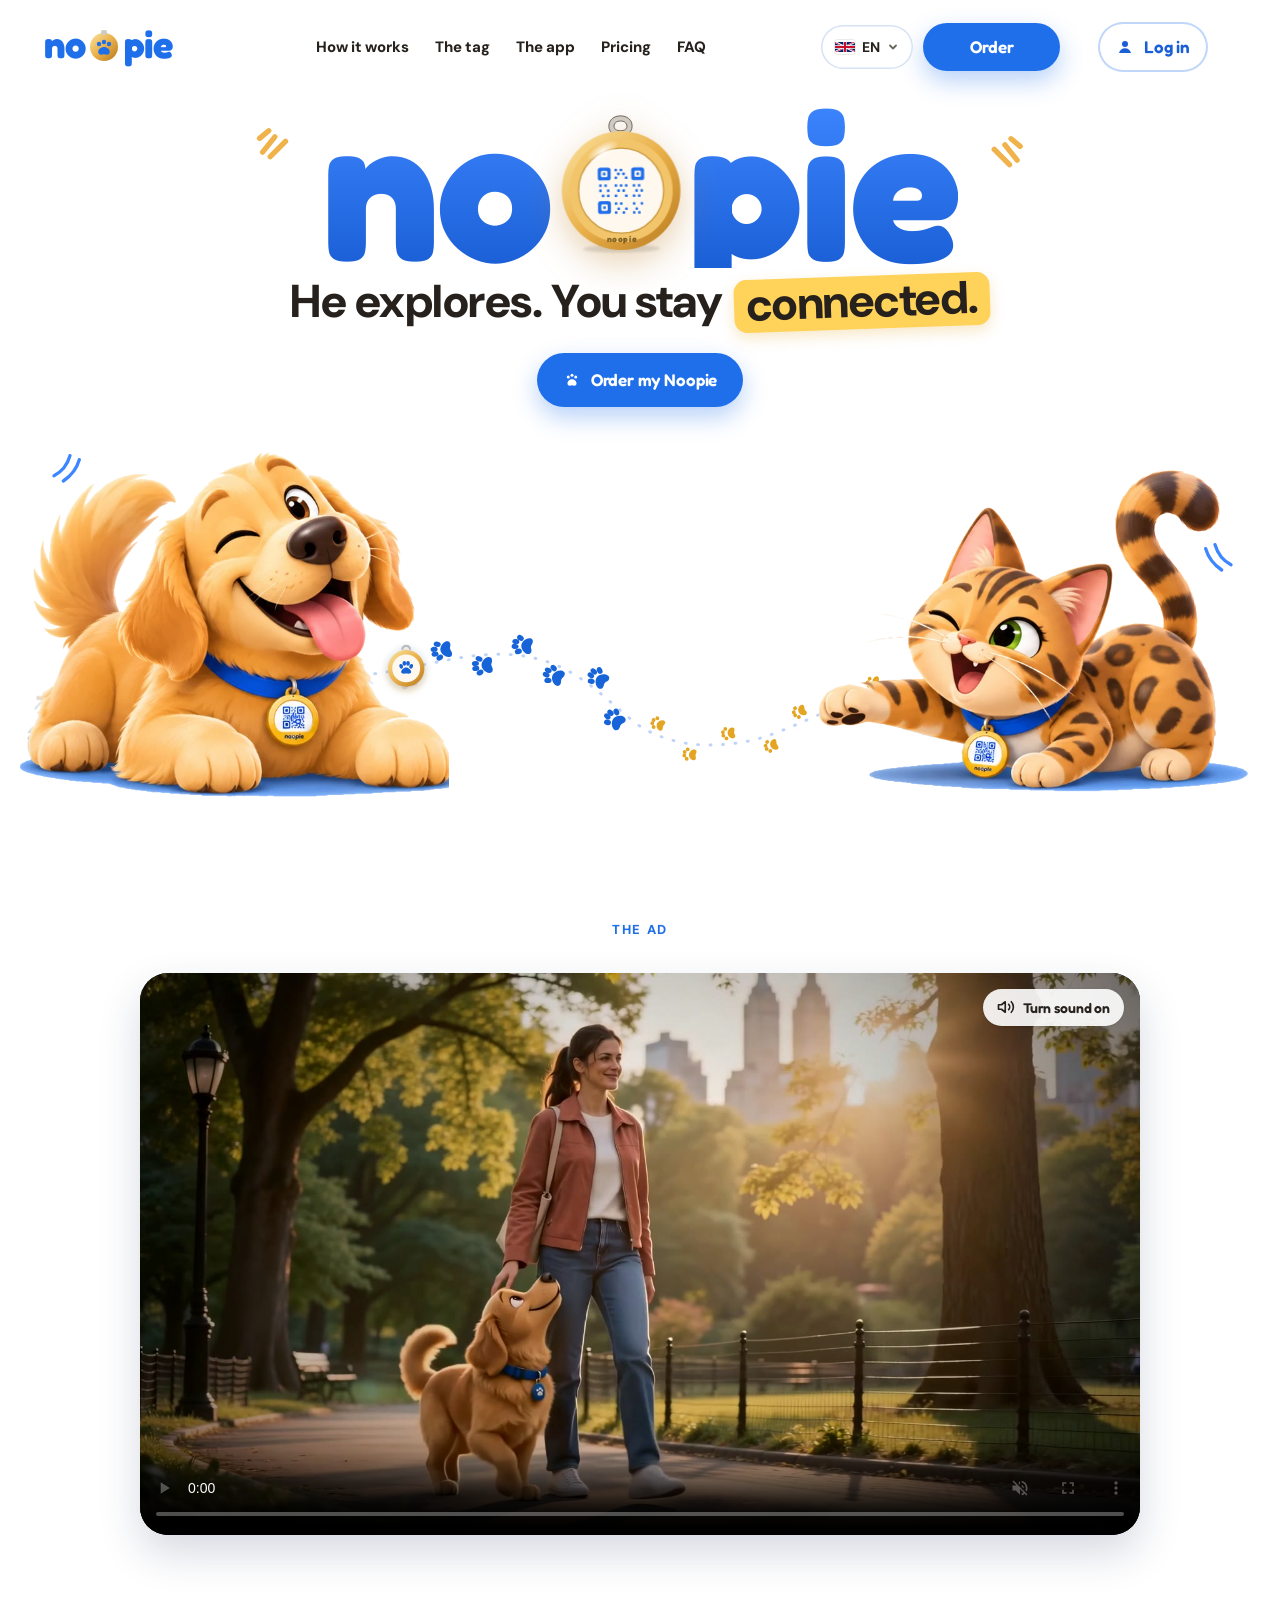
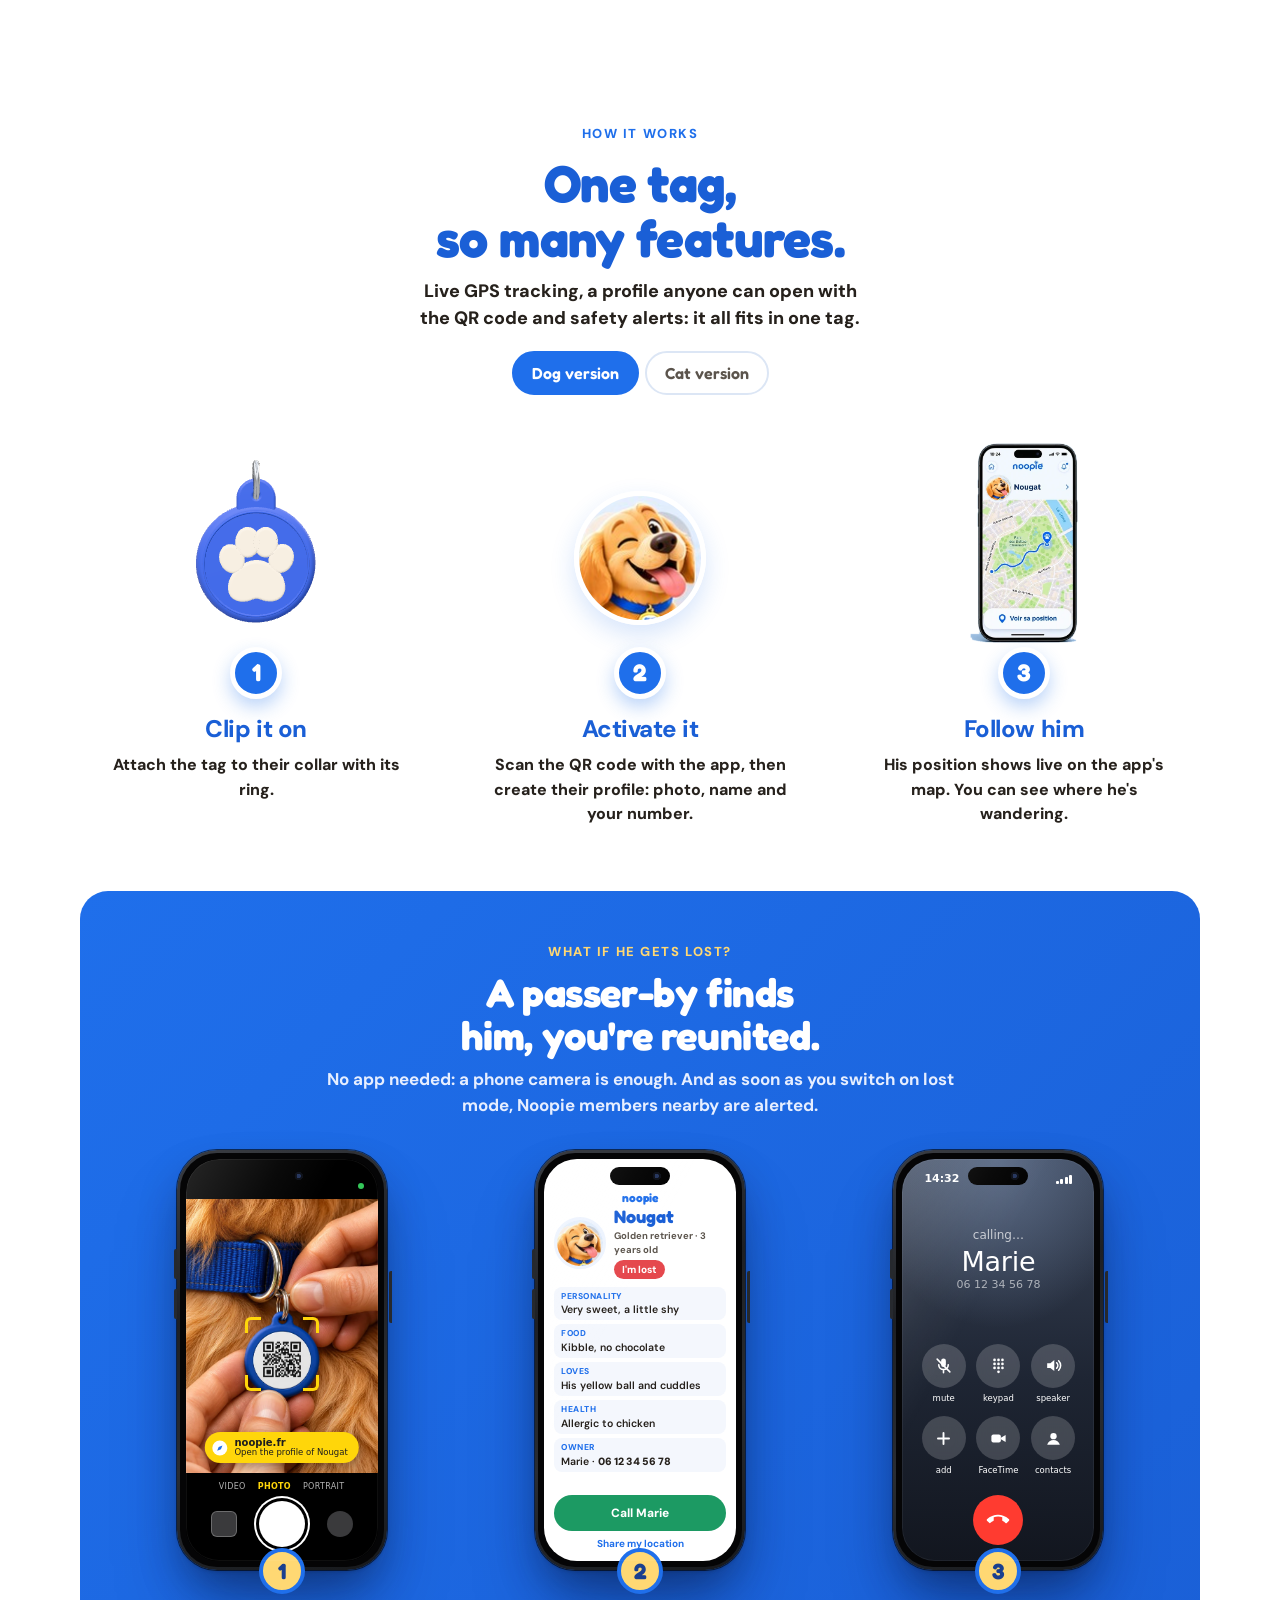
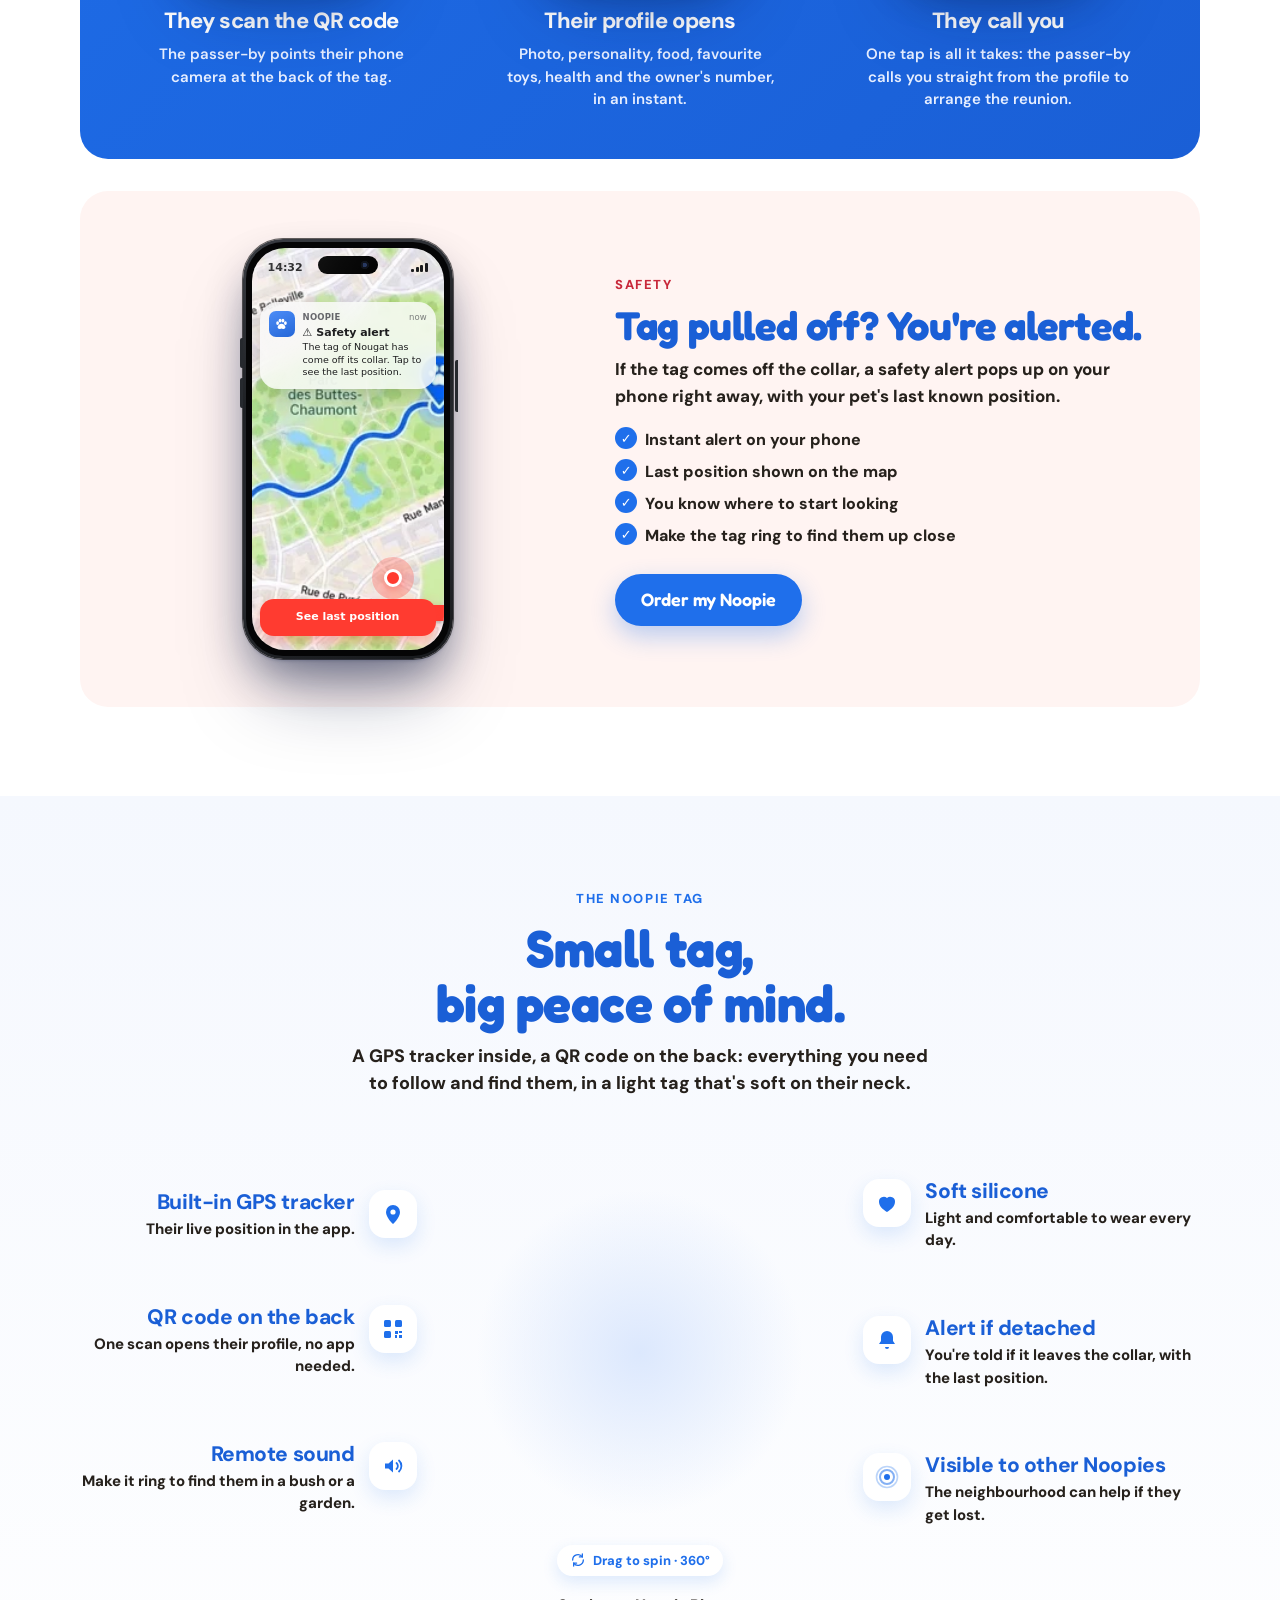
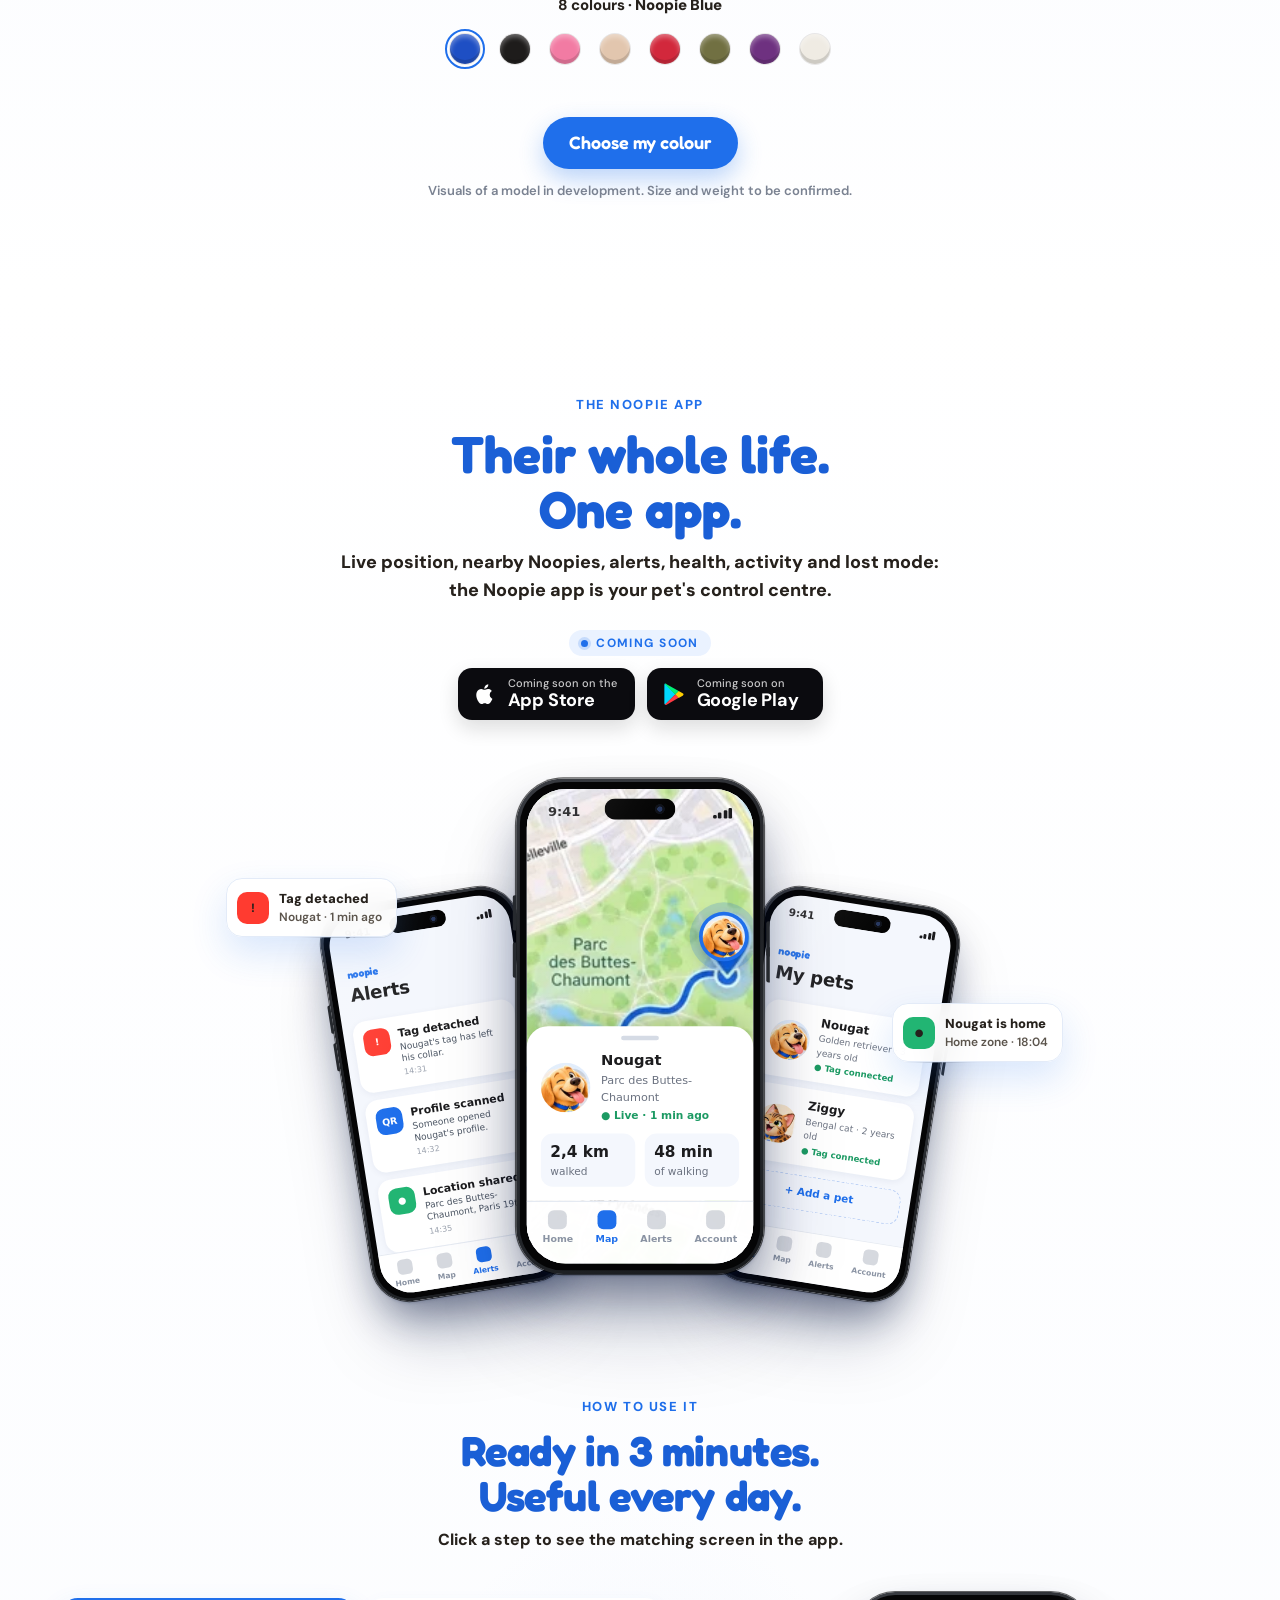
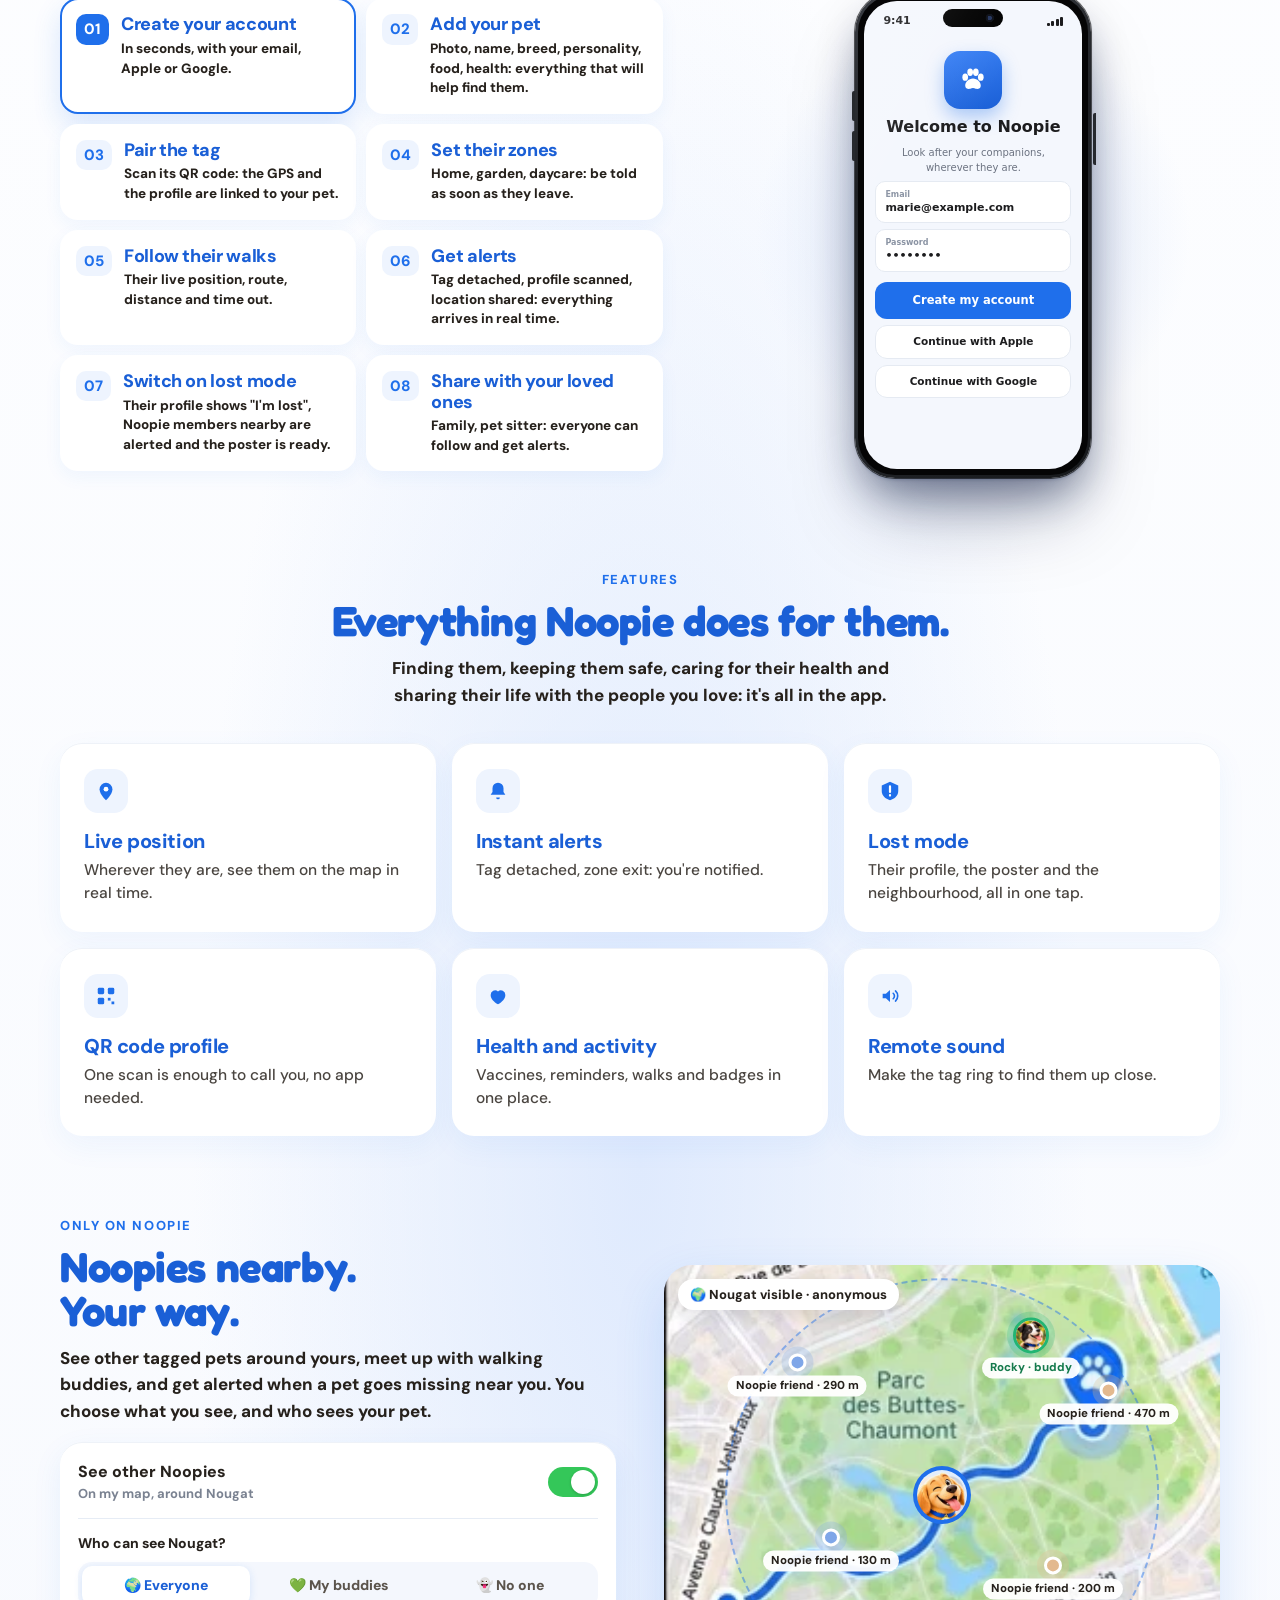
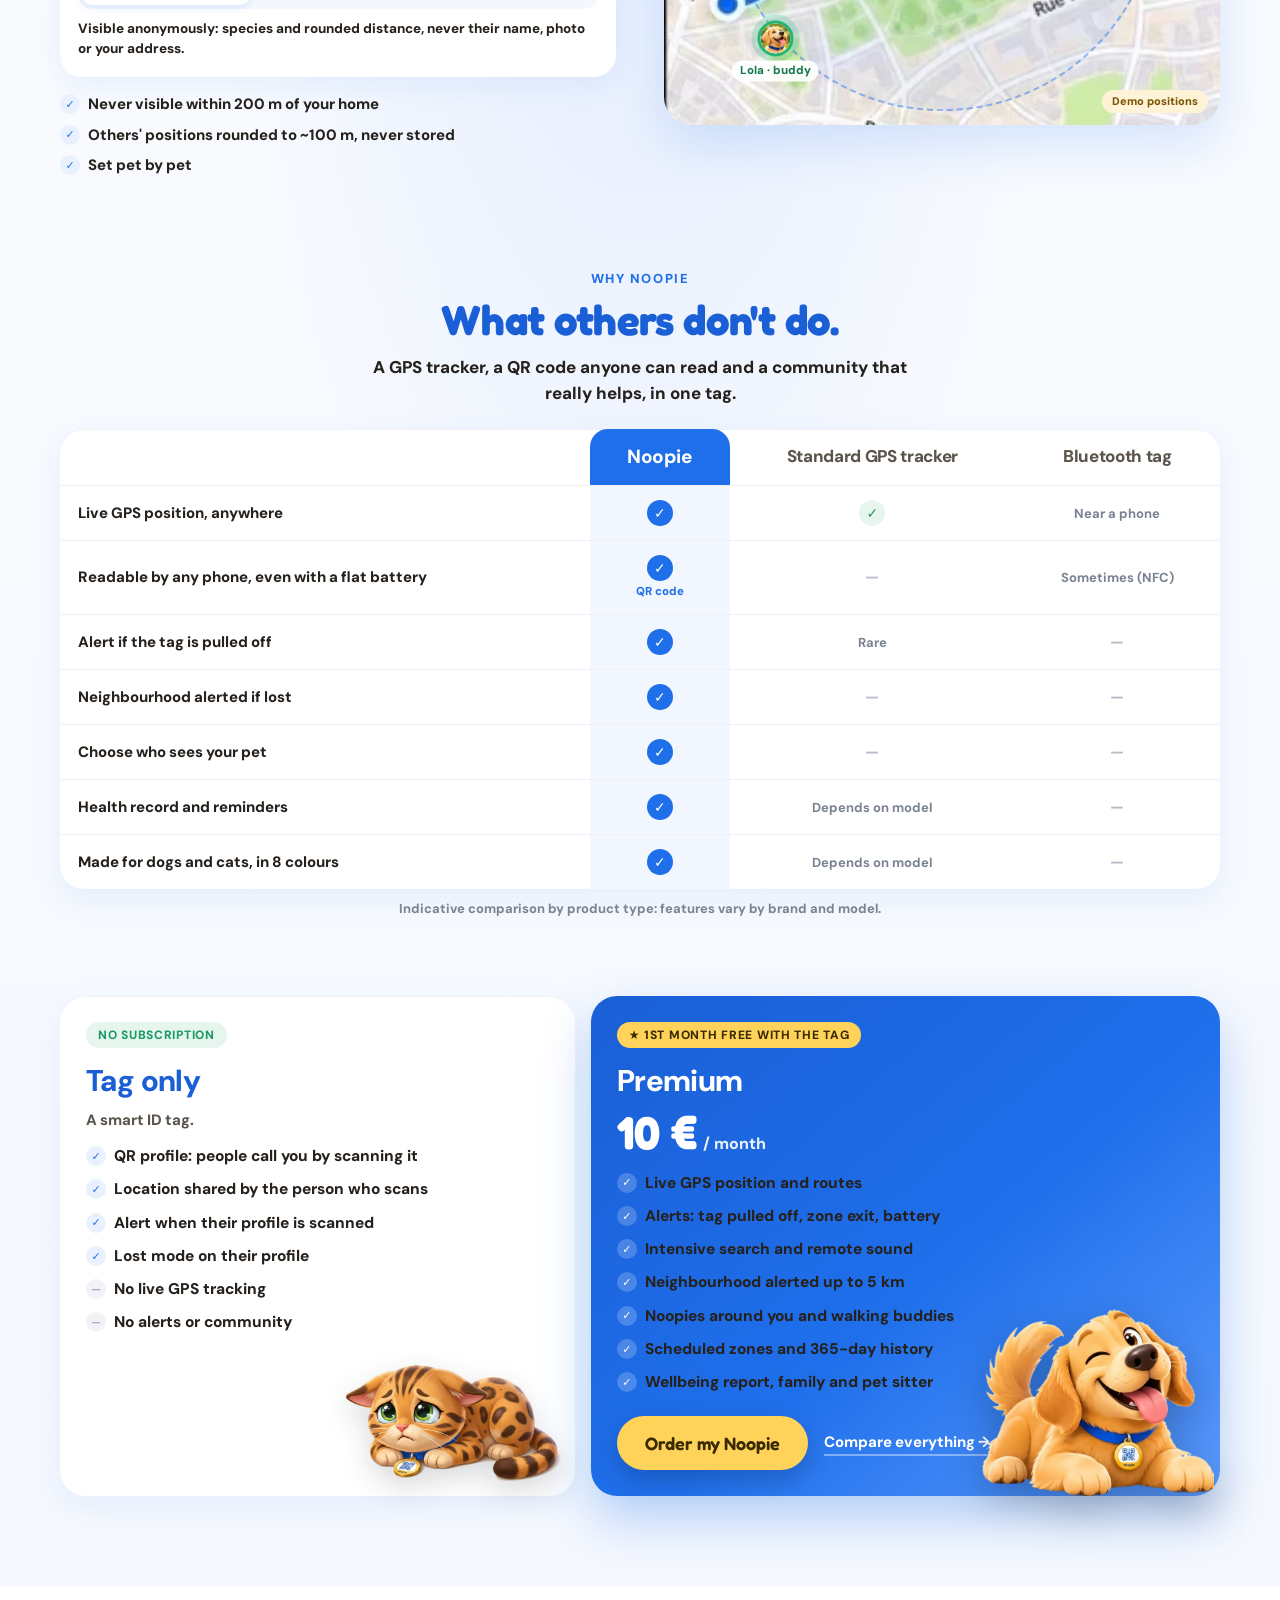
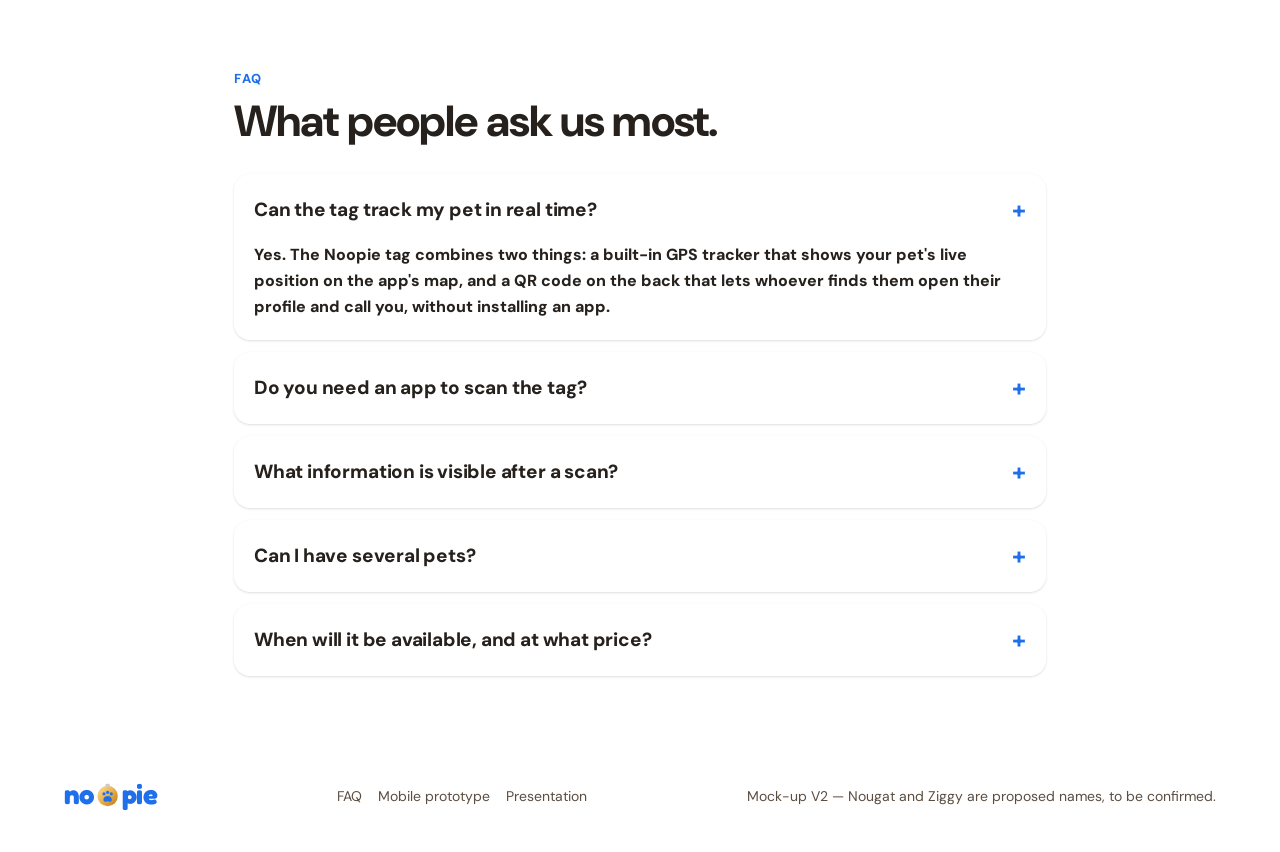
==== commit c1611dbd: "Fix : la vue 3D du médaillon (section Le médaillon) ne se lançait plus, conflit avec le chargeur de " ====
--- a/index.html
+++ b/index.html
@@ -106,4 +106,4 @@
   <g stroke="#fff" stroke-width="2.5" stroke-linecap="round" opacity=".9"><path d="M110 196 l-36 -8 M110 204 l-36 4"/><path d="M190 196 l36 -8 M190 204 l36 4"/></g>
   <ellipse cx="98" cy="186" rx="10" ry="6" fill="#F5A989" opacity=".45"/><ellipse cx="202" cy="186" rx="10" ry="6" fill="#F5A989" opacity=".45"/>
  </symbol>
-</defs></svg><main class="overflow-x-clip"><header class="relative z-40 mx-auto flex max-w-[1240px] items-center justify-between gap-3 px-4 pb-2 pt-4 md:px-6 md:pt-5"><a href="#top" class="inline-flex items-center" aria-label="Noopie, accueil"><svg viewBox="0 0 156 44" class="h-10 w-auto md:h-11" role="img" aria-label="Noopie"><text x="0" y="33" font-family="Fredoka, sans-serif" font-weight="700" font-size="38" fill="#1F6FEB" letter-spacing="-1">no</text><g transform="translate(60 22)"><circle r="14" fill="url(#g-gold)"></circle><g fill="#1F6FEB" transform="translate(0 1)"><circle cx="-5" cy="-4" r="2.2"></circle><circle cx="0" cy="-6" r="2.2"></circle><circle cx="5" cy="-4" r="2.2"></circle><path d="M0 -1c-3.2 0-5.8 2.4-5.8 5 0 1.6 1.3 2.8 2.9 2.8 1.1 0 1.9-.5 2.9-.5s1.8.5 2.9.5c1.6 0 2.9-1.2 2.9-2.8 0-2.6-2.6-5-5.8-5Z"></path></g><rect x="-3" y="-17" width="6" height="5" rx="2" fill="#CFCAC2"></rect></g><text x="80" y="33" font-family="Fredoka, sans-serif" font-weight="700" font-size="38" fill="#1F6FEB" letter-spacing="-1">pie</text></svg></a><nav class="hidden min-w-0 items-center gap-0.5 md:flex" aria-label="Navigation principale"><a href="#comment" class="whitespace-nowrap rounded-full px-2.5 py-2 text-[14px] font-bold no-underline xl:px-3 xl:text-[15px] text-ink hover:bg-sand">Comment ça marche ?</a><a href="#medaillon" class="whitespace-nowrap rounded-full px-2.5 py-2 text-[14px] font-bold no-underline xl:px-3 xl:text-[15px] text-ink hover:bg-sand">Le médaillon</a><a href="#app" class="whitespace-nowrap rounded-full px-2.5 py-2 text-[14px] font-bold no-underline xl:px-3 xl:text-[15px] text-ink hover:bg-sand">L’application</a><a href="#formules" class="whitespace-nowrap rounded-full px-2.5 py-2 text-[14px] font-bold no-underline xl:px-3 xl:text-[15px] text-ink hover:bg-sand">Tarifs</a><a href="#faq" class="whitespace-nowrap rounded-full px-2.5 py-2 text-[14px] font-bold no-underline xl:px-3 xl:text-[15px] text-ink hover:bg-sand">FAQ</a></nav><div class="flex items-center gap-2.5"><a href="./commander.html" class="np-hd-cta hidden sm:inline-flex">Commander</a><span class="hidden sm:block np-hd-login"><a href="./compte.html" class="inline-flex min-h-12 items-center justify-center gap-2.5 whitespace-nowrap rounded-full border-2 border-transparent px-6 py-3 font-display text-[17px] font-semibold no-underline bg-blue text-white shadow-[0_10px_24px_rgba(31,111,235,.32)] hover:bg-blue-2 " tabindex="0"><svg width="18" height="18" viewBox="0 0 24 24" fill="currentColor" aria-hidden="true"><circle cx="12" cy="8" r="4"></circle><path d="M4 20c1-4.2 4.4-6.5 8-6.5s7 2.3 8 6.5z"></path></svg>Se connecter</a></span><button type="button" class="inline-flex h-12 w-12 items-center justify-center rounded-full border-2 border-ink/20 bg-white md:hidden" aria-label="Ouvrir le menu" aria-expanded="false" aria-controls="menu-mobile" data-testid="burger"><svg width="22" height="22" viewBox="0 0 24 24" fill="none" stroke="currentColor" stroke-width="2.5" stroke-linecap="round" aria-hidden="true"><path d="M4 7h16M4 12h16M4 17h16"></path></svg></button></div></header><section id="top" class="relative overflow-hidden"><div aria-hidden="true" class="pointer-events-none absolute inset-x-0 bottom-0 h-[34%] md:h-[30%]"><svg viewBox="0 0 1440 300" preserveAspectRatio="none" class="h-full w-full"><path d="M0 110 C300 40 600 150 900 90 C1120 46 1300 60 1440 110 L1440 300 L0 300 Z" fill="#CFE0FB"></path><path d="M0 150 C300 80 600 190 900 130 C1120 86 1300 100 1440 150 L1440 300 L0 300 Z" fill="#B9D1F7" opacity=".8"></path></svg></div><div class="relative mx-auto max-w-[1240px] px-4 pb-6 pt-2 md:px-6 md:pt-4"><div class="hidden md:block"><div class="text-center"><h1 class="font-display relative inline-flex select-none items-center justify-center whitespace-nowrap font-bold leading-[0.82] tracking-[-0.05em] text-[min(16.5vw,208px)]" aria-label="noopie" data-testid="big-name"><span aria-hidden="true" class="inline-block bg-gradient-to-b from-blue-3 to-[#1A5FD6] bg-clip-text text-transparent" style="opacity:0;transform:translateY(40px) rotate(-4deg)">n</span><span aria-hidden="true" class="inline-block bg-gradient-to-b from-blue-3 to-[#1A5FD6] bg-clip-text text-transparent" style="opacity:0;transform:translateY(40px) rotate(4deg)">o</span><span aria-hidden="true" class="relative mx-[0.02em] inline-block w-[0.62em]" style="opacity:0;transform:translateY(40px) rotate(-4deg)"><svg viewBox="0 0 200 220" class="block w-full drop-shadow-[0_12px_18px_rgba(185,121,30,.35)]" style="transform-origin:50% 8%"><use href="#np-med"></use></svg></span><span aria-hidden="true" class="inline-block bg-gradient-to-b from-blue-3 to-[#1A5FD6] bg-clip-text text-transparent" style="opacity:0;transform:translateY(40px) rotate(4deg)">p</span><span aria-hidden="true" class="inline-block bg-gradient-to-b from-blue-3 to-[#1A5FD6] bg-clip-text text-transparent" style="opacity:0;transform:translateY(40px) rotate(-4deg)">i</span><span aria-hidden="true" class="inline-block bg-gradient-to-b from-blue-3 to-[#1A5FD6] bg-clip-text text-transparent" style="opacity:0;transform:translateY(40px) rotate(4deg)">e</span><svg aria-hidden="true" viewBox="0 0 60 60" class="absolute -left-[0.32em] top-[0.08em] w-[0.22em] text-gold"><path d="M10 50 L26 30 M20 56 L40 36 M6 32 L18 22" stroke="currentColor" stroke-width="7" stroke-linecap="round"></path></svg><svg aria-hidden="true" viewBox="0 0 60 60" class="absolute -right-[0.32em] top-[0.12em] w-[0.22em] text-gold"><path d="M50 50 L34 30 M40 56 L20 36 M54 32 L42 22" stroke="currentColor" stroke-width="7" stroke-linecap="round"></path></svg></h1></div><div class="mt-2 text-center" style="opacity:0;transform:translateY(14px)"><p class="font-display text-[clamp(30px,3.6vw,52px)] font-semibold leading-[1.1] text-blue-2" data-testid="tagline">Il explore. Vous gardez <span class="np-hl">le lien.</span></p><p class="mx-auto mt-3 max-w-[760px] text-[18px] leading-relaxed text-ink-2">Il a ses aventures, vous avez la carte.<br class="hidden lg:block"/>Et si un jour il prend un mauvais chemin, un scan suffit pour vous réunir.</p><p class="mx-auto mt-2 max-w-[640px] text-[13px] font-bold text-ink-2/80" data-testid="tracking-note">Suivi sur carte présenté en démonstration — disponibilité et couverture à confirmer.</p></div><div class="relative z-10 mt-6 flex justify-center gap-3" style="opacity:0;transform:translateY(14px)"><a href="./commander.html" class="inline-flex min-h-12 items-center justify-center gap-2.5 whitespace-nowrap rounded-full border-2 border-transparent px-6 py-3 font-display text-[17px] font-semibold no-underline bg-blue text-white shadow-[0_10px_24px_rgba(31,111,235,.32)] hover:bg-blue-2 " tabindex="0"><svg width="18" height="18" viewBox="0 0 24 24" fill="currentColor" aria-hidden="true"><circle cx="7" cy="8" r="2"></circle><circle cx="12" cy="5.5" r="2"></circle><circle cx="17" cy="8" r="2"></circle><path d="M12 11c-3 0-6 2.5-6 5.5 0 1.8 1.4 3 3 3 1.2 0 2-.6 3-.6s1.8.6 3 .6c1.6 0 3-1.2 3-3 0-3-3-5.5-6-5.5Z"></path></svg>Commander mon Noopie</a></div><div class="relative mt-[-40px] h-[380px] lg:h-[430px]"><div class="absolute bottom-0 left-[-2%] w-[36%] max-w-[620px]" style="opacity:0;transform:translateY(50px) scale(0.9)"><div><img src="refs/hero-dog.webp" alt="Nougat, le golden retriever Noopie, couché et tout sourire, langue sortie" class="w-full" width="653" height="523"/></div><svg aria-hidden="true" viewBox="0 0 60 60" class="absolute -top-2 left-[6%] w-10 text-blue-3"><path d="M12 46 C24 40 32 30 36 16 M26 54 C38 46 46 36 50 22" stroke="currentColor" stroke-width="5" stroke-linecap="round" fill="none"></path></svg></div><div class="absolute bottom-[4%] left-1/2 w-[9%] max-w-[150px] -translate-x-1/2" style="opacity:0;transform:translateY(50px) scale(0.9)"><div><img src="refs/yarn.svg" alt="" class="w-full" width="240" height="190"/></div><svg aria-hidden="true" viewBox="0 0 60 60" class="absolute -left-6 -top-6 w-9 rotate-[-30deg] text-gold"><path d="M12 46 C24 40 32 30 36 16 M26 54 C38 46 46 36 50 22" stroke="currentColor" stroke-width="5" stroke-linecap="round" fill="none"></path></svg></div><div class="absolute bottom-0 right-[-1%] w-[36%] max-w-[640px]" style="opacity:0;transform:translateY(50px) scale(0.9)"><div><img src="refs/hero-cat.webp" alt="Ziggy, le chat du Bengal Noopie, joueur, une patte tendue" class="w-full" width="647" height="484"/></div><svg aria-hidden="true" viewBox="0 0 60 60" class="absolute right-[2%] top-[18%] w-10 scale-x-[-1] text-blue-3"><path d="M12 46 C24 40 32 30 36 16 M26 54 C38 46 46 36 50 22" stroke="currentColor" stroke-width="5" stroke-linecap="round" fill="none"></path></svg></div></div></div><div class="md:hidden"><div class="text-center"><h1 class="font-display relative inline-flex select-none items-center justify-center whitespace-nowrap font-bold leading-[0.82] tracking-[-0.05em] mt-2 text-[22vw]" aria-label="noopie" data-testid="big-name"><span aria-hidden="true" class="inline-block bg-gradient-to-b from-blue-3 to-[#1A5FD6] bg-clip-text text-transparent" style="opacity:0;transform:translateY(40px) rotate(-4deg)">n</span><span aria-hidden="true" class="inline-block bg-gradient-to-b from-blue-3 to-[#1A5FD6] bg-clip-text text-transparent" style="opacity:0;transform:translateY(40px) rotate(4deg)">o</span><span aria-hidden="true" class="relative mx-[0.02em] inline-block w-[0.62em]" style="opacity:0;transform:translateY(40px) rotate(-4deg)"><svg viewBox="0 0 200 220" class="block w-full drop-shadow-[0_12px_18px_rgba(185,121,30,.35)]" style="transform-origin:50% 8%"><use href="#np-med"></use></svg></span><span aria-hidden="true" class="inline-block bg-gradient-to-b from-blue-3 to-[#1A5FD6] bg-clip-text text-transparent" style="opacity:0;transform:translateY(40px) rotate(4deg)">p</span><span aria-hidden="true" class="inline-block bg-gradient-to-b from-blue-3 to-[#1A5FD6] bg-clip-text text-transparent" style="opacity:0;transform:translateY(40px) rotate(-4deg)">i</span><span aria-hidden="true" class="inline-block bg-gradient-to-b from-blue-3 to-[#1A5FD6] bg-clip-text text-transparent" style="opacity:0;transform:translateY(40px) rotate(4deg)">e</span><svg aria-hidden="true" viewBox="0 0 60 60" class="absolute -left-[0.32em] top-[0.08em] w-[0.22em] text-gold"><path d="M10 50 L26 30 M20 56 L40 36 M6 32 L18 22" stroke="currentColor" stroke-width="7" stroke-linecap="round"></path></svg><svg aria-hidden="true" viewBox="0 0 60 60" class="absolute -right-[0.32em] top-[0.12em] w-[0.22em] text-gold"><path d="M50 50 L34 30 M40 56 L20 36 M54 32 L42 22" stroke="currentColor" stroke-width="7" stroke-linecap="round"></path></svg></h1></div><p class="mt-3 text-center font-display text-[30px] font-semibold leading-[1.1] text-blue-2" data-testid="tagline">Il explore.<br/>Vous gardez <span class="np-hl">le lien.</span></p><p class="mt-2 text-center text-[16px] leading-relaxed text-ink-2">Il a ses aventures, vous avez la carte. Et si un jour il prend un mauvais chemin, un scan suffit pour vous réunir.</p><p class="mt-2 text-center text-[12px] font-bold leading-snug text-ink-2/80" data-testid="tracking-note">Suivi sur carte présenté en démonstration — disponibilité et couverture à confirmer.</p><div class="relative z-10 mt-4 flex flex-col gap-2.5"><a href="./commander.html" class="inline-flex min-h-12 items-center justify-center gap-2.5 whitespace-nowrap rounded-full border-2 border-transparent px-6 py-3 font-display text-[17px] font-semibold no-underline bg-blue text-white shadow-[0_10px_24px_rgba(31,111,235,.32)] hover:bg-blue-2 min-h-14 w-full text-[18px]" tabindex="0">Commander mon Noopie</a></div><div class="relative mt-2 grid grid-cols-2 items-end gap-1"><div style="opacity:0;transform:translateY(50px) scale(0.9)"><img src="refs/hero-dog.webp" alt="Nougat, le golden retriever Noopie" class="w-full" width="653" height="523"/></div><div style="opacity:0;transform:translateY(50px) scale(0.9)"><img src="refs/hero-cat.webp" alt="Ziggy, le chat du Bengal Noopie" class="w-full" width="647" height="484"/></div></div></div></div></section><section id="video" class="mx-auto max-w-[1200px] px-4 py-16 md:px-6 md:py-20"><div style="opacity:0;transform:translateY(22px)"><div class="mx-auto mb-8 text-center md:mb-10"><span class="text-[13px] font-extrabold uppercase tracking-[0.12em] text-blue">La publicité</span></div><div class="relative mx-auto aspect-video w-full max-w-[1000px] overflow-hidden rounded-[28px] bg-[#0f1522] shadow-soft" data-testid="brand-video"><video class="h-full w-full object-contain" controls="" autoPlay="" muted="" loop="" playsInline="" preload="auto" poster="video/noopie-film-v15-poster.jpg" aria-label="Publicité Noopie, 53 secondes"><source src="video/noopie-film-v15.mp4" type="video/mp4"/>Votre navigateur ne peut pas lire cette vidéo.</video><button type="button" aria-label="Activer le son de la publicité" data-testid="film-sound" class="absolute right-4 top-4 inline-flex items-center gap-2 rounded-full bg-white/90 px-3.5 py-2 font-display text-[14px] font-semibold text-ink shadow hover:bg-white"><svg width="18" height="18" viewBox="0 0 24 24" fill="none" stroke="currentColor" stroke-width="2.2" stroke-linecap="round" stroke-linejoin="round" aria-hidden="true"><path d="M11 5 6 9H2v6h4l5 4V5Z"></path><path d="M15.5 8.5a5 5 0 0 1 0 7"></path><path d="M19 5a10 10 0 0 1 0 14"></path></svg>Activer le son</button></div></div></section><section id="comment" class="np-how" aria-labelledby="np-steps-heading"><div class="np-how-inner"><img class="np-med-boot" src="data:," alt="" aria-hidden="true" onerror="window.__npmm||(window.__npmm=1,document.head.appendChild(Object.assign(document.createElement('script'),{src:'./refs/noopie-minimap.js?v=3'})))"><input type="radio" name="np-pet" id="np-pet-dog" class="np-pet-input" checked><input type="radio" name="np-pet" id="np-pet-cat" class="np-pet-input"><div class="np-how-head"><span class="np-how-kicker">Comment ça marche ?</span><h2 id="np-steps-heading">Un médaillon,<br>tellement de fonctions.</h2><p>Suivi GPS en direct, fiche accessible par QR code et alerte de sécurité : tout tient dans un seul médaillon.</p><div class="np-pet-toggle" role="group" aria-label="Version chien ou chat"><label for="np-pet-dog" class="np-pet-btn np-pet-btn--dog">Version chien</label><label for="np-pet-cat" class="np-pet-btn np-pet-btn--cat">Version chat</label></div></div><ol class="np-how-steps"><li class="np-how-step"><div class="np-how-media np-how-media--tag" data-np3d-auto><img class="np-3d-boot" src="data:," alt="" aria-hidden="true" onerror="window.__np3d||(window.__np3d=1,document.head.appendChild(Object.assign(document.createElement('script'),{type:'module',src:'./refs/medallion3d-order.js?v=2'})))"><img class="np-dog" src="refs/noopie-medaillon-seul.webp?v=2" width="360" height="610" alt="Le médaillon Noopie bleu avec sa patte en relief." loading="lazy" decoding="async"><img class="np-cat" src="refs/noopie-medaillon-seul-nude.webp" width="360" height="610" alt="Le médaillon Noopie nude avec sa patte blanche en relief." loading="lazy" decoding="async"></div><span class="np-how-num">1</span><h3>Accrochez-le</h3><p>Fixez le médaillon à son collier grâce à son anneau.</p></li><li class="np-how-step"><div class="np-how-media np-how-media--profile"><img class="np-dog" src="refs/portrait-dog.jpg" width="120" height="122" alt="Fiche de Nougat dans l’application Noopie." loading="lazy" decoding="async"><img class="np-cat" src="refs/portrait-cat.jpg" width="120" height="122" alt="Fiche de Ziggy dans l’application Noopie." loading="lazy" decoding="async"></div><span class="np-how-num">2</span><h3>Activez-le</h3><p>Scannez le QR code avec l’application, puis créez sa fiche : photo, nom et votre numéro.</p></li><li class="np-how-step"><div class="np-how-media np-how-media--app"><div class="np-shot np-dog"><img src="refs/step-app-phone.webp?v=2" width="359" height="665" alt="L’application Noopie affiche la position de Nougat sur la carte." loading="lazy" decoding="async"><div class="np-shot-map"><div class="np-mm" data-minimap='{&quot;pet&quot;:&quot;dog&quot;,&quot;route&quot;:true,&quot;zoom&quot;:15.3}' aria-hidden="true"></div><span class="np-shot-btn">📍 Voir sa position</span></div></div><div class="np-shot np-cat"><img src="refs/step-app-phone-cat.webp" width="359" height="665" alt="L’application Noopie affiche la position de Ziggy sur la carte." loading="lazy" decoding="async"><div class="np-shot-map"><div class="np-mm" data-minimap='{&quot;pet&quot;:&quot;cat&quot;,&quot;route&quot;:false,&quot;zoom&quot;:15.3}' aria-hidden="true"></div><span class="np-shot-btn">📍 Voir sa position</span></div></div></div><span class="np-how-num">3</span><h3>Suivez-le</h3><p>Sa position s’affiche en direct sur la carte de l’application. Vous voyez où il se promène.</p></li></ol><div class="np-lost"><div class="np-lost-head"><span class="np-how-kicker np-how-kicker--light">Et s’il s’égare ?</span><h3>Un passant le retrouve, vous êtes réunis.</h3><p>Pas besoin d’application : un simple appareil photo suffit. Et dès que vous activez le mode perdu, les membres Noopie du quartier sont prévenus.</p></div><ol class="np-lost-steps"><li class="np-lost-step"><div class="np-lost-visual"><div class="np-phone np-phone--fiche np-cam" aria-hidden="true"><div class="np-phone-screen np-cam-screen"><img class="np-cam-view np-dog" src="refs/noopie-scan-collar.webp" width="547" height="820" alt=""><img class="np-cam-view np-cat" src="refs/noopie-scan-bengal-nude.webp" width="547" height="820" alt=""><span class="np-cam-top"><i></i></span><span class="np-cam-qr"><i></i><i></i><i></i><i></i></span><span class="np-cam-link"><svg viewBox="0 0 24 24" aria-hidden="true"><circle cx="12" cy="12" r="10" fill="#fff"/><path d="M15.5 8.5l-2 5-5 2 2-5z" fill="#1F6FEB"/></svg><span><b>noopie.fr</b>Ouvrir la fiche de <span class="np-dog">Nougat</span><span class="np-cat">Ziggy</span></span></span><div class="np-cam-bottom"><span class="np-cam-modes"><span>VIDÉO</span><b>PHOTO</b><span>PORTRAIT</span></span><span class="np-cam-ctrl"><i class="np-cam-thumb"></i><i class="np-cam-shutter"></i><i class="np-cam-flip"></i></span></div></div></div></div><span class="np-lost-num">1</span><h4>Il scanne le QR code</h4><p>Le passant vise le dos du médaillon avec l’appareil photo de son téléphone.</p></li><li class="np-lost-step"><div class="np-lost-visual"><div class="np-phone np-phone--fiche np-dog" aria-hidden="true"><div class="np-phone-screen np-fiche"><div class="np-fiche-top">noopie</div><div class="np-fiche-id"><img src="refs/portrait-dog.jpg" width="120" height="122" alt=""><div><b class="np-fiche-name">Nougat</b><span class="np-fiche-breed">Golden retriever · 3 ans</span><span class="np-fiche-lost">Je suis perdu</span></div></div><dl class="np-fiche-rows"><div><dt>Caractère</dt><dd>Très gentil, un peu peureux</dd></div><div><dt>Nourriture</dt><dd>Croquettes, pas de chocolat</dd></div><div><dt>Il adore</dt><dd>Sa balle jaune et les câlins</dd></div><div><dt>Santé</dt><dd>Allergique au poulet</dd></div><div><dt>Propriétaire</dt><dd>Marie · <b>06 12 34 56 78</b></dd></div></dl><span class="np-fiche-call">Appeler Marie</span><span class="np-fiche-share">Partager ma position</span></div></div><div class="np-phone np-phone--fiche np-cat np-theme-cat" aria-hidden="true"><div class="np-phone-screen np-fiche"><div class="np-fiche-top">noopie</div><div class="np-fiche-id"><img src="refs/portrait-cat.jpg" width="120" height="122" alt=""><div><b class="np-fiche-name">Ziggy</b><span class="np-fiche-breed">Chat du Bengal · 2 ans</span><span class="np-fiche-lost">Je suis perdu</span></div></div><dl class="np-fiche-rows"><div><dt>Caractère</dt><dd>Joueur, un peu craintif</dd></div><div><dt>Nourriture</dt><dd>Pâtée au saumon</dd></div><div><dt>Il adore</dt><dd>Plumes et souris en laine</dd></div><div><dt>Santé</dt><dd>Stérilisé, vaccins à jour</dd></div><div><dt>Propriétaire</dt><dd>Marie · <b>06 12 34 56 78</b></dd></div></dl><span class="np-fiche-call">Appeler Marie</span><span class="np-fiche-share">Partager ma position</span></div></div></div><span class="np-lost-num">2</span><h4>Sa fiche s’affiche</h4><p>Photo, caractère, nourriture, jeux préférés, santé et le numéro du propriétaire, en un instant.</p></li><li class="np-lost-step"><div class="np-lost-visual"><div class="np-phone np-phone--fiche np-ios" aria-hidden="true"><div class="np-phone-screen np-ios-call"><div class="np-ios-bar"><span>14:32</span><span class="np-ios-sig"><i></i><i></i><i></i><i></i></span></div><span class="np-ios-state">appel…</span><b class="np-ios-name">Marie</b><span class="np-ios-num">06 12 34 56 78</span><div class="np-ios-grid"><span><i><svg viewBox="0 0 24 24" aria-hidden="true"><rect x="9" y="3" width="6" height="11" rx="3" fill="currentColor"/><path d="M6 11a6 6 0 0 0 12 0M12 17v4" stroke="currentColor" stroke-width="2" fill="none" stroke-linecap="round"/><path d="M4 4l16 16" stroke="currentColor" stroke-width="2" stroke-linecap="round"/></svg></i>silence</span><span><i><svg viewBox="0 0 24 24" aria-hidden="true"><circle cx="7" cy="5" r="1.7" fill="currentColor"/><circle cx="12" cy="5" r="1.7" fill="currentColor"/><circle cx="17" cy="5" r="1.7" fill="currentColor"/><circle cx="7" cy="10" r="1.7" fill="currentColor"/><circle cx="12" cy="10" r="1.7" fill="currentColor"/><circle cx="17" cy="10" r="1.7" fill="currentColor"/><circle cx="7" cy="15" r="1.7" fill="currentColor"/><circle cx="12" cy="15" r="1.7" fill="currentColor"/><circle cx="17" cy="15" r="1.7" fill="currentColor"/><circle cx="12" cy="20" r="1.7" fill="currentColor"/></svg></i>clavier</span><span><i><svg viewBox="0 0 24 24" aria-hidden="true"><path d="M4 9v6h4l5 4V5L8 9H4z" fill="currentColor"/><path d="M16 8.5a5 5 0 0 1 0 7M18.5 6a8.5 8.5 0 0 1 0 12" stroke="currentColor" stroke-width="2" fill="none" stroke-linecap="round"/></svg></i>haut-parleur</span><span><i><svg viewBox="0 0 24 24" aria-hidden="true"><path d="M12 5v14M5 12h14" stroke="currentColor" stroke-width="2.4" stroke-linecap="round"/></svg></i>ajouter</span><span><i><svg viewBox="0 0 24 24" aria-hidden="true"><rect x="3" y="7" width="12" height="10" rx="2.5" fill="currentColor"/><path d="M15 11l6-3.5v9L15 13z" fill="currentColor"/></svg></i>FaceTime</span><span><i><svg viewBox="0 0 24 24" aria-hidden="true"><circle cx="12" cy="9" r="4" fill="currentColor"/><path d="M4 20c1-4 4.5-6 8-6s7 2 8 6z" fill="currentColor"/></svg></i>contacts</span></div><span class="np-ios-end"><i><svg viewBox="0 0 24 24" aria-hidden="true"><path d="M6.6 10.8c1.4 2.8 3.8 5.1 6.6 6.6l2.2-2.2c.3-.3.7-.4 1-.2 1.1.4 2.3.6 3.6.6.6 0 1 .4 1 1V20c0 .6-.4 1-1 1C10.6 21 3 13.4 3 4c0-.6.4-1 1-1h3.5c.6 0 1 .4 1 1 0 1.3.2 2.5.6 3.6.1.3 0 .7-.2 1z" fill="currentColor"/></svg></i></span></div></div></div><span class="np-lost-num">3</span><h4>Il vous appelle</h4><p>Un geste suffit : le passant vous appelle directement depuis la fiche pour organiser les retrouvailles.</p></li></ol></div><div class="np-alert"><div class="np-alert-visual"><div class="np-phone np-phone--fiche np-ios-alert" aria-hidden="true"><div class="np-phone-screen np-ia-screen"><div class="np-mm" data-minimap='{&quot;red&quot;:true,&quot;zoom&quot;:15.6}' aria-hidden="true"></div><div class="np-ios-bar np-ia-bar"><span>14:32</span><span class="np-ios-sig"><i></i><i></i><i></i><i></i></span></div><div class="np-ia-notif"><span class="np-ia-icon"><svg viewBox="0 0 24 24" aria-hidden="true"><g fill="#fff"><ellipse cx="6.5" cy="10" rx="2" ry="2.6"/><ellipse cx="10" cy="6.5" rx="2" ry="2.6"/><ellipse cx="14" cy="6.5" rx="2" ry="2.6"/><ellipse cx="17.5" cy="10" rx="2" ry="2.6"/><path d="M12 11c-3 0-5.5 2.6-5.5 5 0 2 2 2.6 3.6 2.2.7-.2 1.2-.5 1.9-.5s1.2.3 1.9.5c1.6.4 3.6-.2 3.6-2.2 0-2.4-2.5-5-5.5-5z"/></g></svg></span><div><span class="np-ia-head"><b>NOOPIE</b><em>maintenant</em></span><b class="np-ia-title">⚠️ Alerte sécurité</b><span class="np-ia-body">Le médaillon de <span class="np-dog">Nougat</span><span class="np-cat">Ziggy</span> a été détaché de son collier. Touchez pour voir sa dernière position.</span></div></div><span class="np-ia-pin"><i></i><b></b></span><span class="np-ia-tag">Dernière position · 14:31</span><span class="np-ia-btn">Voir la dernière position</span></div></div></div><div class="np-alert-copy"><span class="np-how-kicker np-how-kicker--alert">Sécurité</span><h3>Médaillon arraché ? Vous êtes alerté.</h3><p>Si le médaillon est détaché de son collier, une alerte de sécurité s’affiche aussitôt sur votre téléphone, avec la dernière position connue de votre animal.</p><ul class="np-alert-list"><li>Alerte immédiate sur votre téléphone</li><li>Dernière position affichée sur la carte</li><li>Vous savez où commencer à chercher</li><li>Faites sonner son médaillon pour le repérer de près</li></ul><a class="np-how-cta np-how-cta--blue" href="./commander.html">Commander mon Noopie</a></div></div></div></section><section id="medaillon" class="np-med" aria-labelledby="np-product-title"><div class="np-med-inner"><input type="radio" name="np-col" id="np-col-bleu" class="np-col-input" checked><input type="radio" name="np-col" id="np-col-noir" class="np-col-input"><input type="radio" name="np-col" id="np-col-rose" class="np-col-input"><input type="radio" name="np-col" id="np-col-nude" class="np-col-input"><input type="radio" name="np-col" id="np-col-rouge" class="np-col-input"><input type="radio" name="np-col" id="np-col-kaki" class="np-col-input"><input type="radio" name="np-col" id="np-col-prune" class="np-col-input"><input type="radio" name="np-col" id="np-col-nuage" class="np-col-input"><div class="np-med-head"><span class="np-how-kicker">Le médaillon Noopie</span><h2 id="np-product-title">Petit médaillon,<br>grande tranquillité.</h2><p>Le traceur GPS au cœur, le QR code au dos : tout ce qu’il faut pour le suivre et le retrouver, dans un médaillon léger et doux pour son cou.</p></div><div class="np-med-stage"><ul class="np-med-feats"><li class="np-med-feat np-med-feat--l"><span class="np-med-ico"><svg viewBox="0 0 24 24"><path d="M12 22s7-6.2 7-12a7 7 0 1 0-14 0c0 5.8 7 12 7 12z" fill="currentColor"/><circle cx="12" cy="10" r="2.6" fill="#fff"/></svg></span><div><b>Traceur GPS intégré</b><span>Sa position en direct dans l’application.</span></div></li><li class="np-med-feat np-med-feat--l"><span class="np-med-ico"><svg viewBox="0 0 24 24" fill="currentColor"><rect x="3" y="3" width="7" height="7" rx="1.5"/><rect x="14" y="3" width="7" height="7" rx="1.5"/><rect x="3" y="14" width="7" height="7" rx="1.5"/><rect x="14" y="14" width="3" height="3"/><rect x="18" y="18" width="3" height="3"/><rect x="18" y="14" width="3" height="2"/><rect x="14" y="18" width="2" height="3"/></svg></span><div><b>QR code au dos</b><span>Un scan ouvre sa fiche, sans application.</span></div></li><li class="np-med-feat np-med-feat--l"><span class="np-med-ico"><svg viewBox="0 0 24 24" aria-hidden="true"><path d="M4 9.5h3.5L12 5.5v13l-4.5-4H4z" fill="currentColor"/><path d="M15.5 9a4 4 0 0 1 0 6M18 6.5a7.5 7.5 0 0 1 0 11" fill="none" stroke="currentColor" stroke-width="1.8" stroke-linecap="round"/></svg></span><div><b>Son à distance</b><span>Faites-le sonner pour le repérer dans un buisson ou un jardin.</span></div></li></ul><div class="np-med-hero"><span class="np-med-halo"></span><img class="np-med-boot" src="data:," alt="" aria-hidden="true" onerror="window.__np3d||(window.__np3d=1,import('./refs/medallion3d.js?v=4'))"><img class="np-c np-c-bleu" src="refs/med/face-bleu.webp?v=5" width="360" height="610" alt="Médaillon Noopie, couleur bleu noopie" loading="lazy" decoding="async"><img class="np-c np-c-noir" src="refs/med/face-noir.webp?v=5" width="360" height="610" alt="Médaillon Noopie, couleur noir réglisse" loading="lazy" decoding="async"><img class="np-c np-c-rose" src="refs/med/face-rose.webp?v=5" width="360" height="610" alt="Médaillon Noopie, couleur rose bonbon" loading="lazy" decoding="async"><img class="np-c np-c-nude" src="refs/med/face-nude.webp?v=5" width="360" height="610" alt="Médaillon Noopie, couleur nude" loading="lazy" decoding="async"><img class="np-c np-c-rouge" src="refs/med/face-rouge.webp?v=5" width="360" height="610" alt="Médaillon Noopie, couleur rouge cerise" loading="lazy" decoding="async"><img class="np-c np-c-kaki" src="refs/med/face-kaki.webp?v=5" width="360" height="610" alt="Médaillon Noopie, couleur kaki" loading="lazy" decoding="async"><img class="np-c np-c-prune" src="refs/med/face-prune.webp?v=5" width="360" height="610" alt="Médaillon Noopie, couleur violet prune" loading="lazy" decoding="async"><img class="np-c np-c-nuage" src="refs/med/face-nuage.webp?v=5" width="360" height="610" alt="Médaillon Noopie, couleur blanc nuage" loading="lazy" decoding="async"></div><ul class="np-med-feats"><li class="np-med-feat np-med-feat--r"><span class="np-med-ico"><svg viewBox="0 0 24 24"><path d="M12 21c-4.5-2.6-8-6-8-10.2A4.8 4.8 0 0 1 12 7a4.8 4.8 0 0 1 8 3.8C20 15 16.5 18.4 12 21z" fill="currentColor"/></svg></span><div><b>Silicone doux</b><span>Léger et agréable à porter au quotidien.</span></div></li><li class="np-med-feat np-med-feat--r"><span class="np-med-ico"><svg viewBox="0 0 24 24"><path d="M12 3a6 6 0 0 0-6 6v4l-2 3h16l-2-3V9a6 6 0 0 0-6-6z" fill="currentColor"/><path d="M10 19a2 2 0 0 0 4 0" fill="currentColor"/></svg></span><div><b>Alerte si détaché</b><span>Prévenu s’il quitte son collier, avec sa dernière position.</span></div></li><li class="np-med-feat np-med-feat--r"><span class="np-med-ico"><svg viewBox="0 0 24 24"><circle cx="12" cy="12" r="3" fill="currentColor"/><circle cx="12" cy="12" r="7" fill="none" stroke="currentColor" stroke-width="2" opacity=".55"/><circle cx="12" cy="12" r="10.5" fill="none" stroke="currentColor" stroke-width="1.6" opacity=".3"/></svg></span><div><b>Repérable par les Noopie</b><span>Le quartier peut aider s’il se perd.</span></div></li></ul></div><div class="np-med-colors"><span class="np-med-colors-label">8 couleurs · <span class="np-med-colname"><b class="np-c np-c-bleu">Bleu Noopie</b><b class="np-c np-c-noir">Noir réglisse</b><b class="np-c np-c-rose">Rose bonbon</b><b class="np-c np-c-nude">Nude</b><b class="np-c np-c-rouge">Rouge cerise</b><b class="np-c np-c-kaki">Kaki</b><b class="np-c np-c-prune">Violet prune</b><b class="np-c np-c-nuage">Blanc nuage</b></span></span><div class="np-med-sws" role="group" aria-label="Couleur du médaillon"><label for="np-col-bleu" class="np-sw np-sw-bleu" title="Bleu Noopie"><i style="background:#1E4FC4"></i><span class="np-vh">Bleu Noopie</span></label><label for="np-col-noir" class="np-sw np-sw-noir" title="Noir réglisse"><i style="background:#1E1C1B"></i><span class="np-vh">Noir réglisse</span></label><label for="np-col-rose" class="np-sw np-sw-rose" title="Rose bonbon"><i style="background:#F27BA3"></i><span class="np-vh">Rose bonbon</span></label><label for="np-col-nude" class="np-sw np-sw-nude" title="Nude"><i style="background:#E2C6AE"></i><span class="np-vh">Nude</span></label><label for="np-col-rouge" class="np-sw np-sw-rouge" title="Rouge cerise"><i style="background:#D2283C"></i><span class="np-vh">Rouge cerise</span></label><label for="np-col-kaki" class="np-sw np-sw-kaki" title="Kaki"><i style="background:#717042"></i><span class="np-vh">Kaki</span></label><label for="np-col-prune" class="np-sw np-sw-prune" title="Violet prune"><i style="background:#6E3180"></i><span class="np-vh">Violet prune</span></label><label for="np-col-nuage" class="np-sw np-sw-nuage" title="Blanc nuage"><i style="background:#EFEBE3"></i><span class="np-vh">Blanc nuage</span></label></div></div><div class="np-med-cta"><a class="np-how-cta np-how-cta--blue" href="./commander.html">Choisir ma couleur</a><p>Visuels du modèle en développement. Dimensions et poids à confirmer.</p></div></div></section><section id="app" class="np-app3" aria-labelledby="np-app-title"><div class="np-a3-glow"></div><div class="np-a3-inner"><img class="np-med-boot" src="data:," alt="" aria-hidden="true" onerror="window.__npmm||(window.__npmm=1,document.head.appendChild(Object.assign(document.createElement('script'),{src:'./refs/noopie-minimap.js?v=3'})))"><div class="np-a3-head"><span class="np-a3-kicker">L’application Noopie</span><h2 id="np-app-title">Toute sa vie.<br><span>Une seule app.</span></h2><p>Position en direct, Noopie du quartier, alertes, santé, activité et mode perdu : l’application Noopie est le centre de contrôle de votre animal.</p><div class="np-st-wrap"><span class="np-st-lab">Bientôt disponible</span><div class="np-st-row"><span class="np-st"><svg viewBox="0 0 24 24" aria-hidden="true"><path fill="currentColor" d="M16.37 12.6c-.02-2.3 1.88-3.4 1.97-3.46-1.07-1.57-2.74-1.79-3.34-1.81-1.42-.14-2.77.84-3.49.84-.72 0-1.83-.82-3.01-.8-1.55.02-2.98.9-3.78 2.29-1.61 2.8-.41 6.94 1.16 9.21.77 1.11 1.68 2.36 2.88 2.31 1.16-.05 1.6-.75 3-.75s1.79.75 3.01.72c1.25-.02 2.04-1.13 2.8-2.25.88-1.29 1.24-2.54 1.26-2.6-.03-.01-2.42-.93-2.46-3.7zM14.08 5.85c.64-.78 1.07-1.85.95-2.92-.92.04-2.03.61-2.69 1.38-.59.68-1.11 1.77-.97 2.82 1.03.08 2.07-.52 2.71-1.28z"/></svg><span><small>Bientôt sur l’</small><b>App Store</b></span></span><span class="np-st"><svg viewBox="0 0 24 24" aria-hidden="true"><path fill="#00D7FE" d="M3.6 2.2c-.3.3-.5.8-.5 1.4v16.8c0 .6.2 1.1.5 1.4l.1.1 9.4-9.4v-.2L3.7 2.1z"/><path fill="#FFCE00" d="M16.2 15.6l-3.1-3.1v-.2l3.1-3.1.1.1 3.7 2.1c1.1.6 1.1 1.6 0 2.2l-3.7 2.1z"/><path fill="#FF3A44" d="M16.3 15.5L13.1 12.4l-9.5 9.4c.4.4.9.4 1.6.1l11.1-6.4"/><path fill="#00F076" d="M16.3 9.3L5.2 2.9c-.7-.4-1.2-.3-1.6.1l9.5 9.4z"/></svg><span><small>Bientôt sur</small><b>Google Play</b></span></span></div></div></div><div class="np-a3-phones"><div class="np-phone np-phone--fiche np-a3-phone np-a3-phone--l" aria-hidden="true"><div class="np-phone-screen np-ap"><div class="np-ap-screen np-ap-screen--alerts"><div class="np-ios-bar np-ia-bar"><span>9:41</span><span class="np-ios-sig"><i></i><i></i><i></i><i></i></span></div><div class="np-ap-top"><span class="np-ap-logo">noopie</span><b>Alertes</b></div><div class="np-ap-al np-ap-al--red"><i>!</i><div><b>Médaillon détaché</b><span>Le médaillon de Nougat a quitté son collier.</span><em>14:31</em></div></div><div class="np-ap-al np-ap-al--blue"><i>QR</i><div><b>Fiche scannée</b><span>Quelqu’un a ouvert la fiche de Nougat.</span><em>14:32</em></div></div><div class="np-ap-al np-ap-al--green"><i>●</i><div><b>Position partagée</b><span>Parc des Buttes-Chaumont, Paris 19e.</span><em>14:35</em></div></div><div class="np-ap-nav"><span class=""><i></i>Accueil</span><span class=""><i></i>Carte</span><span class="on"><i></i>Alertes</span><span class=""><i></i>Compte</span></div></div></div></div><div class="np-phone np-phone--fiche np-a3-phone np-a3-phone--c" aria-hidden="true"><div class="np-phone-screen np-ap"><div class="np-ap-screen np-ap-screen--live"><div class="np-mm" data-minimap='{&quot;route&quot;:true,&quot;zoom&quot;:15.4,&quot;offsetY&quot;:60}' aria-hidden="true"></div><div class="np-ios-bar np-ia-bar"><span>9:41</span><span class="np-ios-sig"><i></i><i></i><i></i><i></i></span></div><span class="np-ap-avatar-pin"><img src="refs/portrait-dog.jpg" alt=""></span><div class="np-ap-sheet"><div class="np-ap-pet np-ap-pet--flat"><img src="refs/portrait-dog.jpg" alt=""><div><b>Nougat</b><span>Parc des Buttes-Chaumont</span><em class="ok">● En direct · il y a 1 min</em></div></div><div class="np-ap-stats"><span><b>2,4 km</b>parcourus</span><span><b>48 min</b>de balade</span></div></div><div class="np-ap-nav"><span class=""><i></i>Accueil</span><span class="on"><i></i>Carte</span><span class=""><i></i>Alertes</span><span class=""><i></i>Compte</span></div></div></div></div><div class="np-phone np-phone--fiche np-a3-phone np-a3-phone--r" aria-hidden="true"><div class="np-phone-screen np-ap"><div class="np-ap-screen np-ap-screen--pets"><div class="np-ios-bar np-ia-bar"><span>9:41</span><span class="np-ios-sig"><i></i><i></i><i></i><i></i></span></div><div class="np-ap-top"><span class="np-ap-logo">noopie</span><b>Mes animaux</b></div><div class="np-ap-pet"><img src="refs/portrait-dog.jpg" alt=""><div><b>Nougat</b><span>Golden retriever · 3 ans</span><em class="ok">● Médaillon connecté</em></div></div><div class="np-ap-pet"><img src="refs/portrait-cat.jpg" alt=""><div><b>Ziggy</b><span>Chat du Bengal · 2 ans</span><em class="ok">● Médaillon connecté</em></div></div><div class="np-ap-add">+ Ajouter un animal</div><div class="np-ap-nav"><span class="on"><i></i>Accueil</span><span class=""><i></i>Carte</span><span class=""><i></i>Alertes</span><span class=""><i></i>Compte</span></div></div></div></div><div class="np-a3-float np-a3-float--1"><i class="np-a3-fi np-a3-fi--r">!</i><span><b>Médaillon détaché</b>Nougat · il y a 1 min</span></div><div class="np-a3-float np-a3-float--2"><i class="np-a3-fi np-a3-fi--g">●</i><span><b>Nougat est rentré</b>Zone maison · 18:04</span></div></div><div class="np-use"><input type="radio" name="np-use" id="np-use-account" class="np-use-input" checked><input type="radio" name="np-use" id="np-use-add" class="np-use-input"><input type="radio" name="np-use" id="np-use-pair" class="np-use-input"><input type="radio" name="np-use" id="np-use-zones" class="np-use-input"><input type="radio" name="np-use" id="np-use-live" class="np-use-input"><input type="radio" name="np-use" id="np-use-alerts" class="np-use-input"><input type="radio" name="np-use" id="np-use-lost" class="np-use-input"><input type="radio" name="np-use" id="np-use-family" class="np-use-input"><div class="np-use-head"><span class="np-a3-kicker">Mode d’emploi</span><h3>Prêt en 3 minutes.<br>Utile tous les jours.</h3><p>Cliquez sur une étape pour voir l’écran correspondant dans l’application.</p></div><div class="np-use-stage"><ol class="np-use-list"><li><label for="np-use-account" class="np-use-step np-use-step--account"><span class="np-use-n">01</span><span><b>Créez votre compte</b><span>En quelques secondes, avec votre e-mail, Apple ou Google.</span></span></label></li><li><label for="np-use-add" class="np-use-step np-use-step--add"><span class="np-use-n">02</span><span><b>Ajoutez votre animal</b><span>Photo, nom, race, caractère, nourriture, santé : tout ce qui aidera à le retrouver.</span></span></label></li><li><label for="np-use-pair" class="np-use-step np-use-step--pair"><span class="np-use-n">03</span><span><b>Associez le médaillon</b><span>Scannez son QR code : le GPS et la fiche sont reliés à votre animal.</span></span></label></li><li><label for="np-use-zones" class="np-use-step np-use-step--zones"><span class="np-use-n">04</span><span><b>Définissez ses zones</b><span>Maison, jardin, crèche : soyez prévenu dès qu’il en sort.</span></span></label></li><li><label for="np-use-live" class="np-use-step np-use-step--live"><span class="np-use-n">05</span><span><b>Suivez ses balades</b><span>Sa position en direct, son trajet, la distance et le temps de sortie.</span></span></label></li><li><label for="np-use-alerts" class="np-use-step np-use-step--alerts"><span class="np-use-n">06</span><span><b>Recevez les alertes</b><span>Médaillon détaché, fiche scannée, position partagée : tout arrive en temps réel.</span></span></label></li><li><label for="np-use-lost" class="np-use-step np-use-step--lost"><span class="np-use-n">07</span><span><b>Activez le mode perdu</b><span>Sa fiche affiche « Je suis perdu », les membres Noopie du quartier sont prévenus et l’affiche est prête.</span></span></label></li><li><label for="np-use-family" class="np-use-step np-use-step--family"><span class="np-use-n">08</span><span><b>Partagez avec vos proches</b><span>Famille, pet-sitter : chacun peut suivre et recevoir les alertes.</span></span></label></li></ol><div class="np-use-visual"><span class="np-med-halo"></span><div class="np-phone np-phone--fiche np-use-phone" aria-hidden="true"><div class="np-phone-screen np-ap"><div class="np-ap-screen np-use-scr np-ap-screen--account"><div class="np-ios-bar np-ia-bar"><span>9:41</span><span class="np-ios-sig"><i></i><i></i><i></i><i></i></span></div><div class="np-u-welcome"><span class="np-u-appicon"><svg viewBox="0 0 24 24"><g fill="#fff"><ellipse cx="6.5" cy="10" rx="2" ry="2.6"/><ellipse cx="10" cy="6.5" rx="2" ry="2.6"/><ellipse cx="14" cy="6.5" rx="2" ry="2.6"/><ellipse cx="17.5" cy="10" rx="2" ry="2.6"/><path d="M12 11c-3 0-5.5 2.6-5.5 5 0 2 2 2.6 3.6 2.2.7-.2 1.2-.5 1.9-.5s1.2.3 1.9.5c1.6.4 3.6-.2 3.6-2.2 0-2.4-2.5-5-5.5-5z"/></g></svg></span><b>Bienvenue sur Noopie</b><span>Veillez sur vos compagnons, où qu’ils soient.</span></div><div class="np-u-field"><small>E-mail</small>marie@exemple.fr</div><div class="np-u-field"><small>Mot de passe</small>••••••••</div><span class="np-u-btn">Créer mon compte</span><span class="np-u-alt">Continuer avec Apple</span><span class="np-u-alt">Continuer avec Google</span></div><div class="np-ap-screen np-use-scr np-ap-screen--add"><div class="np-ios-bar np-ia-bar"><span>9:41</span><span class="np-ios-sig"><i></i><i></i><i></i><i></i></span></div><div class="np-ap-top"><span class="np-ap-logo">noopie</span><b>Nouvel animal</b><small>Étape 1 sur 2</small></div><div class="np-u-photo"><img src="refs/portrait-dog.jpg" alt=""><i>+</i></div><div class="np-u-field"><small>Nom</small>Nougat</div><div class="np-u-row"><div class="np-u-field"><small>Espèce</small>Chien</div><div class="np-u-field"><small>Race</small>Golden retriever</div></div><div class="np-u-field"><small>Caractère</small>Très gentil, un peu peureux</div><div class="np-u-field"><small>Nourriture</small>Croquettes, pas de chocolat</div><span class="np-u-btn">Continuer</span></div><div class="np-ap-screen np-use-scr np-ap-screen--pair"><div class="np-ios-bar np-ia-bar"><span>9:41</span><span class="np-ios-sig"><i></i><i></i><i></i><i></i></span></div><div class="np-ap-top"><span class="np-ap-logo">noopie</span><b>Associer le médaillon</b><small>Étape 2 sur 2</small></div><div class="np-u-scan"><img src="refs/med/qr-disc.png" alt=""><i></i><i></i><i></i><i></i></div><div class="np-u-ok"><span>✓</span><div><b>Médaillon détecté</b><small>NP-7Q4K · associé à Nougat</small></div></div><div class="np-u-check"><span>✓ GPS activé</span><span>✓ QR code relié à sa fiche</span></div><span class="np-u-btn">Terminer</span></div><div class="np-ap-screen np-use-scr np-ap-screen--zones"><div class="np-mm" data-minimap='{&quot;zone&quot;:110,&quot;zoneAt&quot;:[2.3776,48.8789],&quot;center&quot;:[2.3776,48.8780],&quot;pinAt&quot;:[2.3776,48.8789],&quot;zoom&quot;:15.9}' aria-hidden="true"></div><div class="np-ios-bar np-ia-bar"><span>9:41</span><span class="np-ios-sig"><i></i><i></i><i></i><i></i></span></div><div class="np-u-zone"><span>Maison</span></div><span class="np-u-zpin"><img src="refs/portrait-dog.jpg" alt=""></span><div class="np-ap-sheet"><b class="np-u-sheet-t">Zone de sécurité</b><div class="np-u-field np-u-field--flat"><small>Nom</small>Maison</div><div class="np-u-slider"><small>Rayon · 150 m</small><i><b></b></i></div><div class="np-ap-toggle"><span><b>Alerte s’il sort</b><small>Notification immédiate</small></span><i class="on"></i></div></div><div class="np-ap-nav"><span class=""><i></i>Accueil</span><span class="on"><i></i>Carte</span><span class=""><i></i>Alertes</span><span class=""><i></i>Compte</span></div></div><div class="np-ap-screen np-use-scr np-ap-screen--live"><div class="np-mm" data-minimap='{&quot;route&quot;:true,&quot;zoom&quot;:15.4,&quot;offsetY&quot;:60}' aria-hidden="true"></div><div class="np-ios-bar np-ia-bar"><span>9:41</span><span class="np-ios-sig"><i></i><i></i><i></i><i></i></span></div><span class="np-ap-avatar-pin"><img src="refs/portrait-dog.jpg" alt=""></span><div class="np-ap-sheet"><div class="np-ap-pet np-ap-pet--flat"><img src="refs/portrait-dog.jpg" alt=""><div><b>Nougat</b><span>Parc des Buttes-Chaumont</span><em class="ok">● En direct · il y a 1 min</em></div></div><div class="np-ap-stats"><span><b>2,4 km</b>parcourus</span><span><b>48 min</b>de balade</span></div></div><div class="np-ap-nav"><span class=""><i></i>Accueil</span><span class="on"><i></i>Carte</span><span class=""><i></i>Alertes</span><span class=""><i></i>Compte</span></div></div><div class="np-ap-screen np-use-scr np-ap-screen--alerts"><div class="np-ios-bar np-ia-bar"><span>9:41</span><span class="np-ios-sig"><i></i><i></i><i></i><i></i></span></div><div class="np-ap-top"><span class="np-ap-logo">noopie</span><b>Alertes</b></div><div class="np-ap-al np-ap-al--red"><i>!</i><div><b>Médaillon détaché</b><span>Le médaillon de Nougat a quitté son collier.</span><em>14:31</em></div></div><div class="np-ap-al np-ap-al--blue"><i>QR</i><div><b>Fiche scannée</b><span>Quelqu’un a ouvert la fiche de Nougat.</span><em>14:32</em></div></div><div class="np-ap-al np-ap-al--green"><i>●</i><div><b>Position partagée</b><span>Parc des Buttes-Chaumont, Paris 19e.</span><em>14:35</em></div></div><div class="np-ap-nav"><span class=""><i></i>Accueil</span><span class=""><i></i>Carte</span><span class="on"><i></i>Alertes</span><span class=""><i></i>Compte</span></div></div><div class="np-ap-screen np-use-scr np-ap-screen--lost"><div class="np-ios-bar np-ia-bar"><span>9:41</span><span class="np-ios-sig"><i></i><i></i><i></i><i></i></span></div><div class="np-ap-top"><span class="np-ap-logo">noopie</span><b>Fiche de Nougat</b></div><div class="np-ap-lostcard"><img src="refs/portrait-dog.jpg" alt=""><b>Nougat</b><span class="np-fiche-lost">Je suis perdu</span></div><div class="np-ap-toggle"><span><b>Mode perdu</b><small>Visible sur sa fiche publique</small></span><i class="on"></i></div><div class="np-ap-toggle"><span><b>Afficher mon numéro</b><small>06 12 34 56 78</small></span><i class="on"></i></div><div class="np-ap-toggle"><span><b>Partage de position</b><small>Demandé à la personne qui scanne</small></span><i class="on"></i></div><div class="np-ap-nav"><span class=""><i></i>Accueil</span><span class=""><i></i>Carte</span><span class=""><i></i>Alertes</span><span class="on"><i></i>Compte</span></div></div><div class="np-ap-screen np-use-scr np-ap-screen--family"><div class="np-ios-bar np-ia-bar"><span>9:41</span><span class="np-ios-sig"><i></i><i></i><i></i><i></i></span></div><div class="np-ap-top"><span class="np-ap-logo">noopie</span><b>Partage</b><small>Famille et proches</small></div><div class="np-ap-pet"><img src="refs/portrait-dog.jpg" alt=""><div><b>Nougat</b><span>3 personnes peuvent le suivre</span></div></div><div class="np-u-person"><i>M</i><div><b>Marie</b><small>Propriétaire</small></div><em>Vous</em></div><div class="np-u-person"><i class="b">T</i><div><b>Thomas</b><small>Peut suivre et recevoir les alertes</small></div></div><div class="np-u-person"><i class="c">L</i><div><b>Léa (pet-sitter)</b><small>Accès jusqu’au 30 nov.</small></div></div><span class="np-u-btn np-u-btn--ghost">+ Inviter un proche</span><div class="np-ap-nav"><span class=""><i></i>Accueil</span><span class=""><i></i>Carte</span><span class=""><i></i>Alertes</span><span class="on"><i></i>Compte</span></div></div></div></div></div></div></div><div class="np-why-head np-feat-head"><span class="np-q-kick">Les fonctionnalités</span><h3 class="np-q-h">Tout ce que Noopie fait pour lui.</h3><p class="np-q-p">Le retrouver, le protéger, prendre soin de sa santé et partager sa vie avec ceux que vous aimez : tout est dans l’app.</p></div><div class="np-f6"><article class="np-f6-c"><span class="np-f6-ico"><svg viewBox="0 0 24 24"><path d="M12 22s7-6.2 7-12a7 7 0 1 0-14 0c0 5.8 7 12 7 12z" fill="currentColor"/><circle cx="12" cy="10" r="2.6" fill="#fff"/></svg></span><h3>Position en direct</h3><p>Où qu’il soit, voyez-le sur la carte en temps réel.</p></article><article class="np-f6-c"><span class="np-f6-ico"><svg viewBox="0 0 24 24"><path d="M12 3a6 6 0 0 0-6 6v4l-2 3h16l-2-3V9a6 6 0 0 0-6-6z" fill="currentColor"/><path d="M10 19a2 2 0 0 0 4 0" fill="currentColor"/></svg></span><h3>Alertes instantanées</h3><p>Médaillon détaché, sortie de zone : vous êtes prévenu.</p></article><article class="np-f6-c"><span class="np-f6-ico"><svg viewBox="0 0 24 24"><path d="M12 2l9 4v6c0 5-3.8 8.7-9 10-5.2-1.3-9-5-9-10V6z" fill="currentColor"/><path d="M12 7v6M12 16.5v.5" stroke="#fff" stroke-width="2.4" stroke-linecap="round"/></svg></span><h3>Mode perdu</h3><p>Sa fiche, l’affiche et le quartier mobilisés en un geste.</p></article><article class="np-f6-c"><span class="np-f6-ico"><svg viewBox="0 0 24 24" fill="currentColor"><rect x="3" y="3" width="7" height="7" rx="1.5"/><rect x="14" y="3" width="7" height="7" rx="1.5"/><rect x="3" y="14" width="7" height="7" rx="1.5"/><rect x="14" y="14" width="3" height="3"/><rect x="18" y="18" width="3" height="3"/></svg></span><h3>Fiche par QR code</h3><p>Un scan suffit pour vous appeler, sans application.</p></article><article class="np-f6-c"><span class="np-f6-ico"><svg viewBox="0 0 24 24"><path d="M12 21c-4.5-2.6-8-6-8-10.2A4.8 4.8 0 0 1 12 7a4.8 4.8 0 0 1 8 3.8C20 15 16.5 18.4 12 21z" fill="currentColor"/></svg></span><h3>Santé et activité</h3><p>Vaccins, rappels, balades et badges au même endroit.</p></article><article class="np-f6-c"><span class="np-f6-ico"><svg viewBox="0 0 24 24" aria-hidden="true"><path d="M4 9.5h3.5L12 5.5v13l-4.5-4H4z" fill="currentColor"/><path d="M15.5 9a4 4 0 0 1 0 6M18 6.5a7.5 7.5 0 0 1 0 11" fill="none" stroke="currentColor" stroke-width="1.8" stroke-linecap="round"/></svg></span><h3>Son à distance</h3><p>Faites sonner son médaillon pour le repérer de près.</p></article></div><div class="np-q"><div class="np-q-txt"><span class="np-q-kick">Exclusif Noopie</span><h3 class="np-q-h">Les Noopie du quartier.<br>À votre façon.</h3><p class="np-q-p">Voyez les autres compagnons équipés autour du vôtre, retrouvez vos copains de balade, et soyez prévenu quand un animal se perd près de chez vous. Vous choisissez ce que vous voyez, et qui voit votre animal.</p><div class="np-q-ctrl"><label class="np-q-sw"><span><b>Voir les autres Noopie</b><small>Sur ma carte, autour de Nougat</small></span><input type="checkbox" checked aria-label="Voir les autres Noopie"><i aria-hidden="true"></i></label><div class="np-q-lbl">Qui peut voir Nougat ?</div><div class="np-q-seg" role="radiogroup" aria-label="Qui peut voir Nougat ?"><label><input type="radio" name="np-q-vis" value="all" checked><span>🌍 Tout le monde</span></label><label><input type="radio" name="np-q-vis" value="friends"><span>💚 Mes copains</span></label><label><input type="radio" name="np-q-vis" value="none"><span>👻 Personne</span></label></div><p class="np-q-note"><span class="v-all">Visible de façon anonyme : espèce et distance arrondie, jamais son nom, sa photo ni votre adresse.</span><span class="v-friends">Seuls vos copains le voient, avec son nom et sa photo.</span><span class="v-none">Mode fantôme : il n’apparaît chez personne. S’il se perd, vous pouvez le rendre visible en un geste.</span></p></div><ul class="np-q-list"><li>Jamais visible à moins de 200 m de chez vous</li><li>Positions des autres arrondies à ~100 m, jamais enregistrées</li><li>Réglable animal par animal</li></ul></div><div class="np-q-map" aria-hidden="true"><div class="np-mm" data-minimap='{"zoom":15.2,"pin":false,"center":[2.3842,48.8803]}'></div><span class="np-q-ring"></span><span class="np-q-o" style="left:30%;top:62%"><i></i><b>Noopie friend · 130 m</b></span><span class="np-q-o cat" style="left:70%;top:68%"><i></i><b>Noopie friend · 200 m</b></span><span class="np-q-o" style="left:24%;top:24%"><i></i><b>Noopie friend · 290 m</b></span><span class="np-q-o cat" style="left:80%;top:30%"><i></i><b>Noopie friend · 470 m</b></span><span class="np-q-f" style="left:66%;top:18%"><i><img src="avatars/dog-10-border-collie.jpg" alt=""></i><b>Rocky · copain</b></span><span class="np-q-f" style="left:20%;top:84%"><i><img src="avatars/dog-02-labrador.jpg" alt=""></i><b>Lola · copain</b></span><span class="np-q-me"><img src="refs/portrait-dog.jpg" alt=""></span><span class="np-q-chip"><span class="v-all">🌍 Nougat visible · anonyme</span><span class="v-friends">💚 Nougat visible de ses copains</span><span class="v-none">👻 Nougat en mode fantôme</span></span><span class="np-q-demo">Positions de démonstration</span></div></div><div class="np-why"><div class="np-why-head"><span class="np-q-kick">Pourquoi Noopie</span><h3 class="np-q-h">Ce que les autres ne font pas.</h3><p class="np-q-p">Un traceur GPS, un QR code lisible par tous et une communauté qui aide vraiment, dans un seul médaillon.</p></div><div class="np-why-wrap"><table class="np-why-t"><thead><tr><th scope="col"><span class="sr">Fonction</span></th><th scope="col" class="me">Noopie</th><th scope="col">Traceur GPS classique</th><th scope="col">Balise Bluetooth</th></tr></thead><tbody><tr><th scope="row">Position GPS en direct, partout</th><td class="me"><b class="y">✓</b></td><td><b class="y">✓</b></td><td><span class="m">Près d’un téléphone</span></td></tr><tr><th scope="row">Lisible par tout téléphone, même batterie vide</th><td class="me"><b class="y">✓</b><small>QR code</small></td><td><b class="n">—</b></td><td><span class="m">Parfois (NFC)</span></td></tr><tr><th scope="row">Alerte si le médaillon est arraché</th><td class="me"><b class="y">✓</b></td><td><span class="m">Rare</span></td><td><b class="n">—</b></td></tr><tr><th scope="row">Le quartier prévenu en cas de perte</th><td class="me"><b class="y">✓</b></td><td><b class="n">—</b></td><td><b class="n">—</b></td></tr><tr><th scope="row">Choisir qui voit votre animal</th><td class="me"><b class="y">✓</b></td><td><b class="n">—</b></td><td><b class="n">—</b></td></tr><tr><th scope="row">Carnet de santé et rappels</th><td class="me"><b class="y">✓</b></td><td><span class="m">Selon modèles</span></td><td><b class="n">—</b></td></tr><tr><th scope="row">Pensé pour chiens et chats, en 8 couleurs</th><td class="me"><b class="y">✓</b></td><td><span class="m">Selon modèles</span></td><td><b class="n">—</b></td></tr></tbody></table></div><p class="np-why-foot">Comparaison indicative par type de produit : les fonctions varient selon les marques et les modèles.</p></div><div class="np-pm" id="formules"><div class="np-pm-card"><span class="np-pm-tag">Sans abonnement</span><h4>Médaillon seul</h4><p class="np-pm-sub">Un médaillon d’identification intelligent.</p><ul><li>Fiche QR : on vous appelle en le scannant</li><li>Position partagée par la personne qui scanne</li><li>Alerte quand sa fiche est scannée</li><li>Mode perdu sur sa fiche</li><li class="no">Pas de suivi GPS en direct</li><li class="no">Pas d’alertes ni de communauté</li></ul><img class="np-pm-cat" src="refs/cut-cat-sad.webp" width="640" height="351" alt="" aria-hidden="true" loading="lazy" decoding="async"></div><div class="np-pm-card np-pm-card--pro"><span class="np-pm-tag np-pm-tag--gold">★ 1er mois offert avec le médaillon</span><h4>Premium</h4><div class="np-pm-price"><b>10 €</b><span>/ mois</span></div><ul><li>Position GPS en direct et trajets</li><li>Alertes : médaillon arraché, sortie de zone, batterie</li><li>Recherche intensive et son à distance</li><li>Le quartier prévenu jusqu’à 5 km</li><li>Noopie autour de vous et copains de balade</li><li>Zones à horaires et 365 jours d’historique</li><li>Bilan bien-être, famille et pet-sitter</li></ul><div class="np-pm-cta"><a class="np-a3-btn np-a3-btn--light" href="./commander.html">Commander mon Noopie</a><a class="np-pm-more" href="./compte.html#premium">Tout comparer →</a></div></div><img class="np-pm-dog" src="refs/cut-dog.webp" alt="" aria-hidden="true"></div></div></section><section id="faq" class="bg-sand py-20"><div class="mx-auto max-w-[860px] px-4 md:px-6"><div style="opacity:0;transform:translateY(22px)"><span class="text-[13px] font-extrabold uppercase tracking-[0.12em] text-blue">Questions fréquentes</span><h2 class="mb-7 mt-2 text-[clamp(30px,3.4vw,46px)] font-semibold leading-[1.1]">Ce qu’on nous demande le plus.</h2></div><div class="flex flex-col gap-3"><div style="opacity:0;transform:translateY(22px)"><details class="rounded-2xl bg-white px-5 py-1 shadow-sm" open=""><summary class="flex cursor-pointer items-center justify-between gap-4 py-4 font-display text-[19px] font-semibold after:text-2xl after:text-blue after:content-[&#x27;+&#x27;]">Le médaillon permet-il de suivre mon animal en temps réel ?</summary><p class="mb-4 mt-0 leading-relaxed text-ink-2">Oui. Le médaillon Noopie réunit deux fonctions : un traceur GPS intégré, qui affiche la position de votre animal en direct sur la carte de l’application, et un QR code au dos, qui permet à la personne qui le retrouve d’ouvrir sa fiche et de vous appeler, sans installer d’application.</p></details></div><div style="opacity:0;transform:translateY(22px)"><details class="rounded-2xl bg-white px-5 py-1 shadow-sm"><summary class="flex cursor-pointer items-center justify-between gap-4 py-4 font-display text-[19px] font-semibold after:text-2xl after:text-blue after:content-[&#x27;+&#x27;]">Faut-il une application pour scanner le médaillon ?</summary><p class="mb-4 mt-0 leading-relaxed text-ink-2">Non. L’appareil photo de la plupart des téléphones récents lit les QR codes directement. La fiche s’ouvre dans le navigateur, sans compte ni installation.</p></details></div><div style="opacity:0;transform:translateY(22px)"><details class="rounded-2xl bg-white px-5 py-1 shadow-sm"><summary class="flex cursor-pointer items-center justify-between gap-4 py-4 font-display text-[19px] font-semibold after:text-2xl after:text-blue after:content-[&#x27;+&#x27;]">Quelles informations sont visibles après un scan ?</summary><p class="mb-4 mt-0 leading-relaxed text-ink-2">Uniquement celles que vous choisissez dans votre espace : nom, photo, moyen de contact, consignes utiles. Votre adresse et la position de votre domicile ne sont jamais affichées.</p></details></div><div style="opacity:0;transform:translateY(22px)"><details class="rounded-2xl bg-white px-5 py-1 shadow-sm"><summary class="flex cursor-pointer items-center justify-between gap-4 py-4 font-display text-[19px] font-semibold after:text-2xl after:text-blue after:content-[&#x27;+&#x27;]">Puis-je avoir plusieurs animaux ?</summary><p class="mb-4 mt-0 leading-relaxed text-ink-2">Oui. Chaque animal a sa fiche et son médaillon, gérés depuis le même espace.</p></details></div><div style="opacity:0;transform:translateY(22px)"><details class="rounded-2xl bg-white px-5 py-1 shadow-sm"><summary class="flex cursor-pointer items-center justify-between gap-4 py-4 font-display text-[19px] font-semibold after:text-2xl after:text-blue after:content-[&#x27;+&#x27;]">Quand sera-t-il disponible, et à quel prix ?</summary><p class="mb-4 mt-0 leading-relaxed text-ink-2">Le projet est en préparation. Le prix, les matériaux et la date de lancement seront annoncés une fois validés. En rejoignant la liste d’attente, vous serez prévenu en premier.</p></details></div></div></div></section><footer class="mx-auto flex max-w-[1200px] flex-wrap items-center justify-between gap-4 px-4 pb-10 pt-6 text-sm text-ink-2 md:px-6"><svg viewBox="0 0 156 44" class="h-8 w-auto" role="img" aria-label="Noopie"><text x="0" y="33" font-family="Fredoka, sans-serif" font-weight="700" font-size="38" fill="#1F6FEB" letter-spacing="-1">no</text><g transform="translate(60 22)"><circle r="14" fill="url(#g-gold)"></circle><g fill="#1F6FEB" transform="translate(0 1)"><circle cx="-5" cy="-4" r="2.2"></circle><circle cx="0" cy="-6" r="2.2"></circle><circle cx="5" cy="-4" r="2.2"></circle><path d="M0 -1c-3.2 0-5.8 2.4-5.8 5 0 1.6 1.3 2.8 2.9 2.8 1.1 0 1.9-.5 2.9-.5s1.8.5 2.9.5c1.6 0 2.9-1.2 2.9-2.8 0-2.6-2.6-5-5.8-5Z"></path></g><rect x="-3" y="-17" width="6" height="5" rx="2" fill="#CFCAC2"></rect></g><text x="80" y="33" font-family="Fredoka, sans-serif" font-weight="700" font-size="38" fill="#1F6FEB" letter-spacing="-1">pie</text></svg><nav aria-label="Liens secondaires" class="flex flex-wrap gap-4"><a href="#faq">FAQ</a><a href="./app.html">Prototype mobile</a><a href="./presentation.html">Présentation</a></nav><span>Maquette V2 — Nougat et Ziggy sont des noms proposés, à valider.</span></footer></main><!--$--><!--/$--><script id="_R_">(globalThis["TURBOPACK"] || (globalThis["TURBOPACK"] = [])).push({"otherChunks":["static/chunks/310vm2bl3xxpt.js","static/chunks/3r801q3tr245x.js","static/chunks/2iaf6ywsgf9d5.js","static/chunks/3r-okv0vpv6lc.js","static/chunks/40wec9cq5kuxs.js"],"runtimeModuleIds":[94553]});</script><script src="./_next/static/chunks/310vm2bl3xxpt.js" async=""></script><script>(self.__next_f=self.__next_f||[]).push([0])</script><script>self.__next_f.push([1,"1:\"$Sreact.fragment\"\n7:\"./_next/static/chunks/1ua2kfq9s-me6.js\"\n8:I[68027,[\"$7\"],\"default\",1]\n:HL[\"./_next/static/chunks/2xskfzx-vf1pj.css\",\"style\"]\n:HL[\"./_next/static/chunks/2ddmrojwgxvfe.css\",\"style\"]\n:HL[\"https://fonts.googleapis.com/css2?family=Fredoka:wght@400;500;600;700&family=DM+Sans:ital,wght@0,400;0,600;0,700;0,800;1,400&display=swap\",\"style\"]\n2:T382e,\n<defs>\n <linearGradient id=\"g-fur\" x1=\"0\" y1=\"0\" x2=\"0\" y2=\"1\"><stop offset=\"0\" stop-color=\"#FBD98E\"/><stop offset=\".55\" stop-color=\"#F0B24A\"/><stop offset=\"1\" stop-color=\"#C9842A\"/><\/linearGradient>\n <linearGradient id=\"g-fur2\" x1=\"0\" y1=\"0\" x2=\"0\" y2=\"1\"><stop offset=\"0\" stop-color=\"#E9A43C\"/><stop offset=\"1\" stop-color=\"#B9731F\"/><\/linearGradient>\n <linearGradient id=\"g-cream\" x1=\"0\" y1=\"0\" x2=\"0\" y2=\"1\"><stop offset=\"0\" stop-color=\"#FFF4DC\"/><stop offset=\"1\" stop-color=\"#F6D9A4\"/><\/linearGradient>\n <linearGradient id=\"g-cat\" x1=\"0\" y1=\"0\" x2=\"0\" y2=\"1\"><stop offset=\"0\" stop-color=\"#F3C27E\"/><stop offset=\".55\" stop-color=\"#D99248\"/><stop offset=\"1\" stop-color=\"#A86428\"/><\/linearGradient>\n <linearGradient id=\"g-cat2\" x1=\"0\" y1=\"0\" x2=\"0\" y2=\"1\"><stop offset=\"0\" stop-color=\"#CF8A40\"/><stop offset=\"1\" stop-color=\"#9A5A22\"/><\/linearGradient>\n <radialGradient id=\"g-iris-dog\" cx=\".5\" cy=\".4\" r=\".6\"><stop offset=\"0\" stop-color=\"#9A6232\"/><stop offset=\".7\" stop-color=\"#5C3418\"/><stop offset=\"1\" stop-color=\"#3B1F0C\"/><\/radialGradient>\n <radialGradient id=\"g-iris-cat\" cx=\".5\" cy=\".4\" r=\".6\"><stop offset=\"0\" stop-color=\"#CFE47A\"/><stop offset=\".65\" stop-color=\"#6FAE48\"/><stop offset=\"1\" stop-color=\"#3C7A2E\"/><\/radialGradient>\n <radialGradient id=\"g-nose\" cx=\".35\" cy=\".3\" r=\".8\"><stop offset=\"0\" stop-color=\"#5E4A42\"/><stop offset=\"1\" stop-color=\"#231A17\"/><\/radialGradient>\n <radialGradient id=\"g-shine\" cx=\".5\" cy=\".5\" r=\".5\"><stop offset=\"0\" stop-color=\"#fff\" stop-opacity=\".9\"/><stop offset=\"1\" stop-color=\"#fff\" stop-opacity=\"0\"/><\/radialGradient>\n <linearGradient id=\"g-gold\" x1=\"0\" y1=\"0\" x2=\"1\" y2=\"1\"><stop offset=\"0\" stop-color=\"#FBE3A0\"/><stop offset=\".5\" stop-color=\"#E9B04A\"/><stop offset=\"1\" stop-color=\"#B9791E\"/><\/linearGradient>\n <linearGradient id=\"g-name\" x1=\"0\" y1=\"0\" x2=\"0\" y2=\"1\"><stop offset=\"0\" stop-color=\"#3D86FF\"/><stop offset=\"1\" stop-color=\"#1A5FD6\"/><\/linearGradient>\n <filter id=\"f-soft\" x=\"-20%\" y=\"-20%\" width=\"140%\" height=\"160%\"><feGaussianBlur stdDeviation=\"6\"/><\/filter>\n <filter id=\"f-soft2\" x=\"-20%\" y=\"-20%\" width=\"140%\" height=\"160%\"><feGaussianBlur stdDeviation=\"2\"/><\/filter>\n\n <symbol id=\"np-med\" viewBox=\"0 0 200 220\">\n  <path d=\"M100 6 C110 6 118 12 118 22 C118 32 110 36 100 36 C90 36 82 32 82 22 C82 12 90 6 100 6 Z M100 14 C94 14 90 17 90 22 C90 27 94 29 100 29 C106 29 110 27 110 22 C110 17 106 14 100 14 Z\" fill=\"#CFCAC2\" stroke=\"#6B625A\" stroke-width=\"1.5\"/>\n  <ellipse cx=\"100\" cy=\"212\" rx=\"60\" ry=\"6\" fill=\"#26211C\" opacity=\".12\" filter=\"url(#f-soft2)\"/>\n  <circle cx=\"100\" cy=\"122\" r=\"92\" fill=\"url(#g-gold)\"/>\n  <circle cx=\"100\" cy=\"122\" r=\"80\" fill=\"#F2C56A\"/>\n  <circle cx=\"100\" cy=\"122\" r=\"66\" fill=\"#FFF8EE\"/>\n  <circle cx=\"100\" cy=\"122\" r=\"66\" fill=\"none\" stroke=\"#C99A3E\" stroke-width=\"2\"/>\n  <ellipse cx=\"72\" cy=\"60\" rx=\"28\" ry=\"12\" fill=\"url(#g-shine)\" transform=\"rotate(-30 72 60)\"/>\n  <g fill=\"#1F6FEB\" transform=\"translate(64 86)\">\n   <rect x=\"0\" y=\"0\" width=\"20\" height=\"20\" rx=\"4\"/><rect x=\"5\" y=\"5\" width=\"10\" height=\"10\" rx=\"2\" fill=\"#FFF8EE\"/><rect x=\"8\" y=\"8\" width=\"4\" height=\"4\"/>\n   <rect x=\"52\" y=\"0\" width=\"20\" height=\"20\" rx=\"4\"/><rect x=\"57\" y=\"5\" width=\"10\" height=\"10\" rx=\"2\" fill=\"#FFF8EE\"/><rect x=\"60\" y=\"8\" width=\"4\" height=\"4\"/>\n   <rect x=\"0\" y=\"52\" width=\"20\" height=\"20\" rx=\"4\"/><rect x=\"5\" y=\"57\" width=\"10\" height=\"10\" rx=\"2\" fill=\"#FFF8EE\"/><rect x=\"8\" y=\"60\" width=\"4\" height=\"4\"/>\n   <rect x=\"26\" y=\"2\" width=\"4\" height=\"4\" rx=\"1\"/><rect x=\"34\" y=\"2\" width=\"4\" height=\"4\" rx=\"1\"/><rect x=\"30\" y=\"8\" width=\"4\" height=\"4\" rx=\"1\"/><rect x=\"38\" y=\"8\" width=\"4\" height=\"4\" rx=\"1\"/><rect x=\"26\" y=\"14\" width=\"4\" height=\"4\" rx=\"1\"/><rect x=\"42\" y=\"14\" width=\"4\" height=\"4\" rx=\"1\"/>\n   <rect x=\"2\" y=\"26\" width=\"4\" height=\"4\" rx=\"1\"/><rect x=\"10\" y=\"26\" width=\"4\" height=\"4\" rx=\"1\"/><rect x=\"2\" y=\"34\" width=\"4\" height=\"4\" rx=\"1\"/><rect x=\"14\" y=\"34\" width=\"4\" height=\"4\" rx=\"1\"/><rect x=\"6\" y=\"42\" width=\"4\" height=\"4\" rx=\"1\"/><rect x=\"14\" y=\"42\" width=\"4\" height=\"4\" rx=\"1\"/>\n   <rect x=\"26\" y=\"26\" width=\"4\" height=\"4\" rx=\"1\"/><rect x=\"34\" y=\"26\" width=\"4\" height=\"4\" rx=\"1\"/><rect x=\"42\" y=\"26\" width=\"4\" height=\"4\" rx=\"1\"/><rect x=\"30\" y=\"34\" width=\"4\" height=\"4\" rx=\"1\"/><rect x=\"38\" y=\"34\" width=\"4\" height=\"4\" rx=\"1\"/><rect x=\"26\" y=\"42\" width=\"4\" height=\"4\" rx=\"1\"/><rect x=\"42\" y=\"42\" width=\"4\" height=\"4\" rx=\"1\"/>\n   <rect x=\"54\" y=\"26\" width=\"4\" height=\"4\" rx=\"1\"/><rect x=\"62\" y=\"26\" width=\"4\" height=\"4\" rx=\"1\"/><rect x=\"58\" y=\"34\" width=\"4\" height=\"4\" rx=\"1\"/><rect x=\"66\" y=\"34\" width=\"4\" height=\"4\" rx=\"1\"/><rect x=\"54\" y=\"42\" width=\"4\" height=\"4\" rx=\"1\"/><rect x=\"62\" y=\"42\" width=\"4\" height=\"4\" rx=\"1\"/>\n   <rect x=\"26\" y=\"54\" width=\"4\" height=\"4\" rx=\"1\"/><rect x=\"34\" y=\"54\" width=\"4\" height=\"4\" rx=\"1\"/><rect x=\"30\" y=\"62\" width=\"4\" height=\"4\" rx=\"1\"/><rect x=\"42\" y=\"62\" width=\"4\" height=\"4\" rx=\"1\"/><rect x=\"26\" y=\"68\" width=\"4\" height=\"4\" rx=\"1\"/><rect x=\"38\" y=\"68\" width=\"4\" height=\"4\" rx=\"1\"/>\n   <rect x=\"54\" y=\"54\" width=\"4\" height=\"4\" rx=\"1\"/><rect x=\"66\" y=\"54\" width=\"4\" height=\"4\" rx=\"1\"/><rect x=\"58\" y=\"62\" width=\"4\" height=\"4\" rx=\"1\"/><rect x=\"54\" y=\"68\" width=\"4\" height=\"4\" rx=\"1\"/><rect x=\"62\" y=\"68\" width=\"4\" height=\"4\" rx=\"1\"/>\n  <\/g>\n  <text x=\"100\" y=\"202\" text-anchor=\"middle\" font-family=\"Fredoka, sans-serif\" font-weight=\"700\" font-size=\"13\" fill=\"#7A5A20\" letter-spacing=\"1\">noopie<\/text>\n <\/symbol>\n\n <symbol id=\"np-med-mini\" viewBox=\"0 0 40 44\">\n  <rect x=\"17\" y=\"0\" width=\"6\" height=\"8\" rx=\"3\" fill=\"#CFCAC2\" stroke=\"#6B625A\" stroke-width=\"1\"/>\n  <circle cx=\"20\" cy=\"24\" r=\"18\" fill=\"url(#g-gold)\"/>\n  <circle cx=\"20\" cy=\"24\" r=\"12\" fill=\"#FFF8EE\"/>\n  <rect x=\"14\" y=\"18\" width=\"4\" height=\"4\" rx=\"1\" fill=\"#1F6FEB\"/><rect x=\"22\" y=\"18\" width=\"4\" height=\"4\" rx=\"1\" fill=\"#1F6FEB\"/><rect x=\"14\" y=\"26\" width=\"4\" height=\"4\" rx=\"1\" fill=\"#1F6FEB\"/><rect x=\"23\" y=\"27\" width=\"3\" height=\"3\" rx=\"1\" fill=\"#1F6FEB\"/>\n  <ellipse cx=\"14\" cy=\"14\" rx=\"5\" ry=\"2.5\" fill=\"#fff\" opacity=\".7\" transform=\"rotate(-30 14 14)\"/>\n <\/symbol>\n\n <symbol id=\"hero-dog\" viewBox=\"0 0 320 360\">\n  <ellipse cx=\"160\" cy=\"346\" rx=\"110\" ry=\"12\" fill=\"#26211C\" opacity=\".14\" filter=\"url(#f-soft)\"/>\n  <g class=\"np-htail-dog\"><path d=\"M70 268 C30 262 10 228 24 200 C32 184 52 186 52 204 C52 222 60 240 90 250 Z\" fill=\"url(#g-fur2)\"/><path d=\"M40 206 C44 222 54 236 76 246\" fill=\"none\" stroke=\"#FBD98E\" stroke-width=\"5\" stroke-linecap=\"round\" opacity=\".7\"/><\/g>\n  <path d=\"M74 338 C62 300 66 240 104 218 C130 204 190 204 216 218 C254 240 258 300 246 338 Z\" fill=\"url(#g-fur)\"/>\n  <path d=\"M110 338 C104 290 120 252 160 246 C200 252 216 290 210 338 Z\" fill=\"url(#g-cream)\"/>\n  <path d=\"M136 258 l-8 12 M150 252 l-4 14 M170 252 l4 14 M184 258 l8 12\" stroke=\"#F6D9A4\" stroke-width=\"4\" stroke-linecap=\"round\" opacity=\".9\"/>\n  <path d=\"M106 300 C96 318 98 338 104 344 L132 344 C136 330 134 304 128 290 Z\" fill=\"url(#g-fur)\"/>\n  <path d=\"M192 290 C186 304 184 330 188 344 L216 344 C222 338 224 318 214 300 Z\" fill=\"url(#g-fur)\"/>\n  <ellipse cx=\"118\" cy=\"344\" rx=\"20\" ry=\"9\" fill=\"#F3C56A\"/><ellipse cx=\"202\" cy=\"344\" rx=\"20\" ry=\"9\" fill=\"#F3C56A\"/>\n  <path d=\"M106 344 q6 -6 12 0 M118 344 q6 -6 12 0 M190 344 q6 -6 12 0 M202 344 q6 -6 12 0\" stroke=\"#C9842A\" stroke-width=\"2\" fill=\"none\" stroke-linecap=\"round\"/>\n  <path d=\"M96 226 C120 244 200 244 224 226\" fill=\"none\" stroke=\"#1F6FEB\" stroke-width=\"16\" stroke-linecap=\"round\"/>\n  <path d=\"M96 226 C120 244 200 244 224 226\" fill=\"none\" stroke=\"#4A8DFF\" stroke-width=\"5\" stroke-linecap=\"round\" stroke-dasharray=\"3 14\" opacity=\".8\"/>\n  <svg x=\"140\" y=\"236\" width=\"40\" height=\"44\" viewBox=\"0 0 40 44\"><use href=\"#np-med-mini\"/><\/svg>\n  <path d=\"M74 110 C36 112 30 190 56 206 C80 220 98 190 96 150 C96 130 92 112 74 110 Z\" fill=\"url(#g-fur2)\"/>\n  <path d=\"M246 110 C284 112 290 190 264 206 C240 220 222 190 224 150 C224 130 228 112 246 110 Z\" fill=\"url(#g-fur2)\"/>\n  <path d=\"M62 150 C58 176 68 196 80 200\" fill=\"none\" stroke=\"#F6C063\" stroke-width=\"5\" stroke-linecap=\"round\" opacity=\".55\"/>\n  <path d=\"M258 150 C262 176 252 196 240 200\" fill=\"none\" stroke=\"#F6C063\" stroke-width=\"5\" stroke-linecap=\"round\" opacity=\".55\"/>\n  <path d=\"M160 62 C226 62 252 112 250 158 C248 206 214 234 160 234 C106 234 72 206 70 158 C68 112 94 62 160 62 Z\" fill=\"url(#g-fur)\"/>\n  <ellipse cx=\"128\" cy=\"96\" rx=\"40\" ry=\"18\" fill=\"url(#g-shine)\" transform=\"rotate(-20 128 96)\" opacity=\".7\"/>\n  <path d=\"M160 150 C196 150 214 174 212 200 C210 224 188 236 160 236 C132 236 110 224 108 200 C106 174 124 150 160 150 Z\" fill=\"url(#g-cream)\"/>\n  <path d=\"M108 120 C120 108 140 108 150 116\" fill=\"none\" stroke=\"#C9842A\" stroke-width=\"5\" stroke-linecap=\"round\" opacity=\".8\"/>\n  <path d=\"M212 120 C200 108 180 108 170 116\" fill=\"none\" stroke=\"#C9842A\" stroke-width=\"5\" stroke-linecap=\"round\" opacity=\".8\"/>\n  <g class=\"np-eye\"><ellipse cx=\"128\" cy=\"144\" rx=\"22\" ry=\"25\" fill=\"#fff\"/><ellipse cx=\"130\" cy=\"146\" rx=\"15\" ry=\"18\" fill=\"url(#g-iris-dog)\"/><ellipse cx=\"131\" cy=\"148\" rx=\"9\" ry=\"12\" fill=\"#17100A\"/><circle cx=\"124\" cy=\"138\" r=\"6\" fill=\"#fff\"/><circle cx=\"137\" cy=\"154\" r=\"2.5\" fill=\"#fff\" opacity=\".8\"/><path d=\"M106 138 C112 122 144 122 150 138\" fill=\"none\" stroke=\"#D99A3C\" stroke-width=\"3\" opacity=\".6\"/><\/g>\n  <g class=\"np-eye b\"><ellipse cx=\"192\" cy=\"144\" rx=\"22\" ry=\"25\" fill=\"#fff\"/><ellipse cx=\"190\" cy=\"146\" rx=\"15\" ry=\"18\" fill=\"url(#g-iris-dog)\"/><ellipse cx=\"189\" cy=\"148\" rx=\"9\" ry=\"12\" fill=\"#17100A\"/><circle cx=\"184\" cy=\"138\" r=\"6\" fill=\"#fff\"/><circle cx=\"197\" cy=\"154\" r=\"2.5\" fill=\"#fff\" opacity=\".8\"/><path d=\"M170 138 C176 122 208 122 214 138\" fill=\"none\" stroke=\"#D99A3C\" stroke-width=\"3\" opacity=\".6\"/><\/g>\n  <ellipse cx=\"160\" cy=\"186\" rx=\"20\" ry=\"14\" fill=\"url(#g-nose)\"/>\n  <ellipse cx=\"152\" cy=\"181\" rx=\"6\" ry=\"3.5\" fill=\"#fff\" opacity=\".55\"/>\n  <path d=\"M160 198 q-16 16 -34 4 M160 198 q16 16 34 4\" fill=\"none\" stroke=\"#8A5A2A\" stroke-width=\"4\" stroke-linecap=\"round\"/>\n  <path d=\"M138 206 C144 232 176 232 182 206 C170 214 150 214 138 206 Z\" fill=\"#5A2A1E\"/>\n  <path d=\"M146 212 C150 234 170 234 174 212 Z\" fill=\"#F0705C\"/>\n  <path d=\"M160 214 v12\" stroke=\"#D8574A\" stroke-width=\"2.5\" stroke-linecap=\"round\"/>\n  <ellipse cx=\"104\" cy=\"178\" rx=\"12\" ry=\"7\" fill=\"#F5A989\" opacity=\".5\"/><ellipse cx=\"216\" cy=\"178\" rx=\"12\" ry=\"7\" fill=\"#F5A989\" opacity=\".5\"/>\n  <path d=\"M146 70 C150 56 162 54 170 62 C174 52 186 54 186 66\" fill=\"none\" stroke=\"#FBD98E\" stroke-width=\"6\" stroke-linecap=\"round\"/>\n <\/symbol>\n\n <symbol id=\"hero-cat\" viewBox=\"0 0 300 360\">\n  <ellipse cx=\"150\" cy=\"346\" rx=\"92\" ry=\"11\" fill=\"#26211C\" opacity=\".14\" filter=\"url(#f-soft)\"/>\n  <g class=\"np-htail-cat\"><path d=\"M212 300 C262 292 286 246 266 214 C254 196 230 204 236 226 C240 244 236 266 206 280 Z\" fill=\"url(#g-cat2)\"/><path d=\"M250 214 l16 -4 M262 236 l14 2 M256 258 l12 8\" stroke=\"#5A3620\" stroke-width=\"7\" stroke-linecap=\"round\"/><\/g>\n  <path d=\"M80 338 C70 296 80 236 116 222 C140 212 180 212 200 222 C236 240 236 296 226 338 Z\" fill=\"url(#g-cat)\"/>\n  <path d=\"M112 338 C108 296 122 262 152 258 C184 262 196 296 192 338 Z\" fill=\"url(#g-cream)\"/>\n  <g fill=\"#5A3620\"><path d=\"M98 262 c6 -8 18 -6 20 2 c-4 8 -16 10 -20 -2 Z\"/><path d=\"M90 300 c6 -8 18 -6 20 2 c-4 8 -16 10 -20 -2 Z\"/><path d=\"M196 262 c-6 -8 -18 -6 -20 2 c4 8 16 10 20 -2 Z\"/><path d=\"M208 300 c-6 -8 -18 -6 -20 2 c4 8 16 10 20 -2 Z\"/><\/g>\n  <g fill=\"#B5773A\"><ellipse cx=\"108\" cy=\"263\" rx=\"5\" ry=\"3\"/><ellipse cx=\"100\" cy=\"301\" rx=\"5\" ry=\"3\"/><ellipse cx=\"186\" cy=\"263\" rx=\"5\" ry=\"3\"/><ellipse cx=\"198\" cy=\"301\" rx=\"5\" ry=\"3\"/><\/g>\n  <path d=\"M110 300 C100 318 102 338 108 344 L132 344 C136 330 134 306 128 290 Z\" fill=\"url(#g-cat)\"/>\n  <path d=\"M174 290 C168 306 166 330 170 344 L194 344 C200 338 202 318 192 300 Z\" fill=\"url(#g-cat)\"/>\n  <ellipse cx=\"120\" cy=\"344\" rx=\"17\" ry=\"8\" fill=\"#E6B06A\"/><ellipse cx=\"182\" cy=\"344\" rx=\"17\" ry=\"8\" fill=\"#E6B06A\"/>\n  <path d=\"M110 344 q5 -5 10 0 M120 344 q5 -5 10 0 M172 344 q5 -5 10 0 M182 344 q5 -5 10 0\" stroke=\"#A86428\" stroke-width=\"2\" fill=\"none\" stroke-linecap=\"round\"/>\n  <path d=\"M104 226 C124 242 180 242 200 226\" fill=\"none\" stroke=\"#1F6FEB\" stroke-width=\"14\" stroke-linecap=\"round\"/>\n  <svg x=\"134\" y=\"234\" width=\"36\" height=\"40\" viewBox=\"0 0 40 44\"><use href=\"#np-med-mini\"/><\/svg>\n  <path d=\"M86 118 L66 36 L136 84 Z\" fill=\"url(#g-cat2)\"/><path d=\"M90 108 L76 54 L124 86 Z\" fill=\"#F4B5A0\"/>\n  <path d=\"M214 118 L234 36 L164 84 Z\" fill=\"url(#g-cat2)\"/><path d=\"M210 108 L224 54 L176 86 Z\" fill=\"#F4B5A0\"/>\n  <path d=\"M150 72 C212 72 236 116 232 160 C228 204 196 230 150 230 C104 230 72 204 68 160 C64 116 88 72 150 72 Z\" fill=\"url(#g-cat)\"/>\n  <ellipse cx=\"120\" cy=\"104\" rx=\"36\" ry=\"16\" fill=\"url(#g-shine)\" transform=\"rotate(-18 120 104)\" opacity=\".6\"/>\n  <path d=\"M150 164 C180 164 196 184 194 204 C192 222 172 232 150 232 C128 232 108 222 106 204 C104 184 120 164 150 164 Z\" fill=\"url(#g-cream)\"/>\n  <path d=\"M136 84 L128 112 M150 80 L150 110 M164 84 L172 112\" stroke=\"#5A3620\" stroke-width=\"5\" stroke-linecap=\"round\" opacity=\".9\"/>\n  <g fill=\"#5A3620\"><path d=\"M84 160 c6 -8 16 -6 18 2 c-4 8 -14 10 -18 -2 Z\"/><path d=\"M216 160 c-6 -8 -16 -6 -18 2 c4 8 14 10 18 -2 Z\"/><\/g>\n  <g class=\"np-eye\"><ellipse cx=\"120\" cy=\"146\" rx=\"24\" ry=\"24\" fill=\"#fff\"/><ellipse cx=\"122\" cy=\"148\" rx=\"17\" ry=\"18\" fill=\"url(#g-iris-cat)\"/><ellipse cx=\"123\" cy=\"149\" rx=\"7\" ry=\"14\" fill=\"#17100A\"/><circle cx=\"114\" cy=\"138\" r=\"6\" fill=\"#fff\"/><circle cx=\"130\" cy=\"158\" r=\"2.5\" fill=\"#fff\" opacity=\".8\"/><path d=\"M96 134 C104 122 136 122 144 134\" fill=\"none\" stroke=\"#8A5A2A\" stroke-width=\"3\" opacity=\".6\"/><\/g>\n  <g class=\"np-eye b\"><ellipse cx=\"180\" cy=\"146\" rx=\"24\" ry=\"24\" fill=\"#fff\"/><ellipse cx=\"178\" cy=\"148\" rx=\"17\" ry=\"18\" fill=\"url(#g-iris-cat)\"/><ellipse cx=\"177\" cy=\"149\" rx=\"7\" ry=\"14\" fill=\"#17100A\"/><circle cx=\"170\" cy=\"138\" r=\"6\" fill=\"#fff\"/><circle cx=\"186\" cy=\"158\" r=\"2.5\" fill=\"#fff\" opacity=\".8\"/><path d=\"M156 134 C164 122 196 122 204 134\" fill=\"none\" stroke=\"#8A5A2A\" stroke-width=\"3\" opacity=\".6\"/><\/g>\n  <path d=\"M140 186 h20 l-10 10 Z\" fill=\"#F0705C\"/>\n  <path d=\"M150 196 q-10 12 -22 2 M150 196 q12 12 26 -4\" fill=\"none\" stroke=\"#8A5A2A\" stroke-width=\"3.5\" stroke-linecap=\"round\"/>\n  <g stroke=\"#fff\" stroke-width=\"2.5\" stroke-linecap=\"round\" opacity=\".9\"><path d=\"M110 196 l-36 -8 M110 204 l-36 4\"/><path d=\"M190 196 l36 -8 M190 204 l36 4\"/><\/g>\n  <ellipse cx=\"98\" cy=\"186\" rx=\"10\" ry=\"6\" fill=\"#F5A989\" opacity=\".45\"/><ellipse cx=\"202\" cy=\"186\" rx=\"10\" ry=\"6\" fill=\"#F5A989\" opacity=\".45\"/>\n <\/symbol>\n<\/defs>4:[[\"children\",{\"s\":\"__PAGE__\",\"h\":512,\"d\":{\"r\":\"$L5\",\"p\":false,\"v\":null}}]]\n0:{\"P\":null,\"c\":[\"\",\"\"],\"q\":\"\",\"i\":false,\"t\":{\"t\":{\"s\":\"\",\"h\":528,\"d\":{\"r\":[\"$\",\"$1\",\"c\",{\"children\":[[[\"$\",\"link\",\"0\",{\"rel\":\"stylesheet\",\"href\":\"./_next/static/chunks/2xskfzx-vf1pj.css\",\"precedence\":\"next\",\"crossOrigin\":\"$undefined\",\"nonce\":\"$undefined\"}],[\"$\",\"script\",\"script-0\",{\"src\":\"./_next/static/chunks/1ua2kfq9s-me6.js\",\"async\":true,\"nonce\":\"$undefined\"}]],[\"$\",\"html\",null,{\"lang\":\"fr\",\"children\":[[\"$\",\"head\",null,{\"children\":[[\"$\",\"link\",null,{\"rel\":\"preconnect\",\"href\":\"https://fonts.googleapis.com\"}],[\"$\",\"link\",null,{\"rel\":\"preconnect\",\"href\":\"https://fonts.gstatic.com\",\"crossOrigin\":\"anonymous\"}],[\"$\",\"link\",null,{\"href\":\"https://fonts.googleapis.com/css2?family=Fredoka:wght@400;500;600;700&family=DM+Sans:ital,wght@0,400;0,600;0,700;0,800;1,400&display=swap\",\"rel\":\"stylesheet\"}]]}],[\"$\",\"body\",null,{\"className\":\"min-h-screen bg-cream text-ink\",\"children\":[[\"$\",\"svg\",null,{\"width\":\"0\",\"height\":\"0\",\"style\":{\"position\":\"absolute\"},\"aria-hidden\":\"true\",\"focusable\":\"false\",\"dangerouslySetInnerHTML\":{\"__html\":\"$2\"}}],\"$L3\"]}]]}]]}],\"p\":false,\"v\":null},\"c\":\"$Q4\"},\"h\":{\"r\":\"$L6\",\"p\":false,\"v\":null}},\"m\":\"$undefined\",\"G\":[\"$8\",[\"$L9\"]],\"S\":true,\"r\":\"$undefined\",\"s\":\"$undefined\",\"a\":\"$undefined\",\"l\":\"$undefined\",\"p\":\"$undefined\",\"d\":\"$undefined\",\"b\":\"Jd4V2OZjkhVAb109JjVMD\"}\na:I[39756,[\"$7\"],\"default\"]\nb:I[37457,[\"$7\"],\"default\"]\nc:\"./_next/static/chunks/1490ihnbi2crv.js\"\nd:\"./_next/static/chunks/3q2igzkbwng7i.js\"\ne:\"./_next/static/chunks/002gyy15ct9fa.js\"\nf:\"./_next/static/chunks/3q6qiab8-8cez.js\"\n10:\"./_next/static/chunks/0_zs9fktn8zne.js\"\n11:\"./_next/static/chunks/0wbvs5nyu2pt0.js\"\n12:I[76893,[\"$7\",\"$c\",\"$d\",\"$e\",\"$f\",\"$10\",\"$11\"],\"Header\"]\n13:I[77258,[\"$7\",\"$c\",\"$d\",\"$e\",\"$f\",\"$10\",\"$11\"],\"Hero\"]\n14:I[418,[\"$7\",\"$c\",\"$d\",\"$e\",\"$f\",\"$10\",\"$11\"],\"BrandVideo\"]\n15:I[7044,[\"$7\",\"$c\",\"$d\",\"$e\",\"$f\",\"$10\",\"$11\"],\"ProfileSection\"]\n16:I[68834,[\"$7\",\"$c\",\"$d\",\"$e\",\"$f\",\"$10\",\"$11\"],\"Walk\"]\n17:I[55022,[\"$7\",\"$c\",\"$d\",\"$e\",\"$f\",\"$10\",\"$11\"],\"Situations\"]\n18:I[49005,[\"$7\",\"$c\",\"$d\",\"$e\",\"$f\",\"$10\",\"$11\"],\"Reveal\"]\n19:I[6059,[\"$7\",\"$c\",\"$d\",\"$e\",\"$f\",\"$10\",\"$11\"],\"Medallion\"]\n2f:\"ViewportBoundary\"\n30:I[97367,[\"$7\"],\"$2f\"]\n32:\"MetadataBoundary\"\n33:I[97367,[\"$7\"],\"$32\"]\n34:\"$Sreact.suspense\"\n3:[\"$\",\"$La\",null,{\"parallelRouterKey\":\"children\",\"error\":\"$undefined\",\"errorStyles\":\"$undefined\",\"errorScripts\":\"$undefined\",\"template\":[\"$\",\"$Lb\",null,{}],\"templateStyles\":\"$undefined\",\"templateScripts\":\"$undefined\",\"notFound\":[[[\"$\",\"title\",null,{\"children\":\"404: This page could not be found.\"}],[\"$\",\"div\",null,{\"style\":{\"fontFamily\":\"system-ui,\\\"Segoe UI\\\",Roboto,Helvetica,Arial,sans-serif,\\\"Apple Color Emoji\\\",\\\"Segoe UI Emoji\\\"\",\"height\":\"100vh\",\"textAlign\":\"center\",\"display\":\"flex\",\"flexDirection\":\"column\",\"alignItems\":\"center\",\"justifyContent\":\"center\"},\"children\":[\"$\",\"div\",null,{\"children\":[[\"$\",\"style\",null,{\"dangerouslySetInnerHTML\":{\"__html\":\"body{color:#000;background:#fff;margin:0}.next-error-h1{border-right:1px solid rgba(0,0,0,.3)}@media (prefers-color-scheme:dark){body{color:#fff;background:#000}.next-error-h1{border-right:1px solid rgba(255,255,255,.3)}}\"}}],[\"$\",\"h1\",null,{\"className\":\"next-error-h1\",\"style\":{\"display\":\"inline-block\",\"margin\":\"0 20px 0 0\",\"padding\":\"0 23px 0 0\",\"fontSize\":24,\"fontWeight\":500,\"verticalAlign\":\"top\",\"lineHeight\":\"49px\"},\"children\":404}],[\"$\",\"div\",null,{\"style\":{\"display\":\"inline-block\"},\"children\":[\"$\",\"h2\",null,{\"style\":{\"fontSize\":14,\"fontWeight\":400,\"lineHeight\":\"49px\",\"margin\":0},\"children\":\"This page could not be found.\"}]}]]}]}]],[]],\"forbidden\":\"$undefined\",\"unauthorized\":\"$undefined\"}]\n5:[\"$\",\"$1\",\"c\",{\"children\":[[\"$\",\"main\",null,{\"className\":\"overflow-x-clip\",\"children\":[[\"$\",\"$L12\",null,{}],[\"$\",\"$L13\",null,{}],[\"$\",\"$L14\",null,{}],[\"$\",\"section\",null,{\"id\":\"comment\",\"className\":\"np-how\",\"aria-labelledby\":\"np-steps-heading\",\"dangerouslySetInnerHTML\":{\"__html\":\"<div class=\\\"np-how-inner\\\"><img class=\\\"np-med-boot\\\" src=\\\"data:,\\\" alt=\\\"\\\" aria-hidden=\\\"true\\\" onerror=\\\"window.__npmm||(window.__npmm=1,document.head.appendChild(Object.assign(document.createElement('script'),{src:'./refs/noopie-minimap.js?v=3'})))\\\"><input type=\\\"radio\\\" name=\\\"np-pet\\\" id=\\\"np-pet-dog\\\" class=\\\"np-pet-input\\\" checked><input type=\\\"radio\\\" name=\\\"np-pet\\\" id=\\\"np-pet-cat\\\" class=\\\"np-pet-input\\\"><div class=\\\"np-how-head\\\"><span class=\\\"np-how-kicker\\\">Comment ça marche ?<\/span><h2 id=\\\"np-steps-heading\\\">Un médaillon,<br>tellement de fonctions.<\/h2><p>Suivi GPS en direct, fiche accessible par QR code et alerte de sécurité : tout tient dans un seul médaillon.<\/p><div class=\\\"np-pet-toggle\\\" role=\\\"group\\\" aria-label=\\\"Version chien ou chat\\\"><label for=\\\"np-pet-dog\\\" class=\\\"np-pet-btn np-pet-btn--dog\\\">Version chien<\/label><label for=\\\"np-pet-cat\\\" class=\\\"np-pet-btn np-pet-btn--cat\\\">Version chat<\/label><\/div><\/div><ol class=\\\"np-how-steps\\\"><li class=\\\"np-how-step\\\"><div class=\\\"np-how-media np-how-media--tag\\\" data-np3d-auto><img class=\\\"np-3d-boot\\\" src=\\\"data:,\\\" alt=\\\"\\\" aria-hidden=\\\"true\\\" onerror=\\\"window.__np3d||(window.__np3d=1,document.head.appendChild(Object.assign(document.createElement('script'),{type:'module',src:'./refs/medallion3d-order.js?v=2'})))\\\"><img class=\\\"np-dog\\\" src=\\\"refs/noopie-medaillon-seul.webp?v=2\\\" width=\\\"360\\\" height=\\\"610\\\" alt=\\\"Le médaillon Noopie bleu avec sa patte en relief.\\\" loading=\\\"lazy\\\" decoding=\\\"async\\\"><img class=\\\"np-cat\\\" src=\\\"refs/noopie-medaillon-seul-nude.webp\\\" width=\\\"360\\\" height=\\\"610\\\" alt=\\\"Le médaillon Noopie nude avec sa patte blanche en relief.\\\" loading=\\\"lazy\\\" decoding=\\\"async\\\"><\/div><span class=\\\"np-how-num\\\">1<\/span><h3>Accrochez-le<\/h3><p>Fixez le médaillon à son collier grâce à son anneau.<\/p><\/li><li class=\\\"np-how-step\\\"><div class=\\\"np-how-media np-how-media--profile\\\"><img class=\\\"np-dog\\\" src=\\\"refs/portrait-dog.jpg\\\" width=\\\"120\\\" height=\\\"122\\\" alt=\\\"Fiche de Nougat dans l’application Noopie.\\\" loading=\\\"lazy\\\" decoding=\\\"async\\\"><img class=\\\"np-cat\\\" src=\\\"refs/portrait-cat.jpg\\\" width=\\\"120\\\" height=\\\"122\\\" alt=\\\"Fiche de Ziggy dans l’application Noopie.\\\" loading=\\\"lazy\\\" decoding=\\\"async\\\"><\/div><span class=\\\"np-how-num\\\">2<\/span><h3>Activez-le<\/h3><p>Scannez le QR code avec l’application, puis créez sa fiche : photo, nom et votre numéro.<\/p><\/li><li class=\\\"np-how-step\\\"><div class=\\\"np-how-media np-how-media--app\\\"><div class=\\\"np-shot np-dog\\\"><img src=\\\"refs/step-app-phone.webp?v=2\\\" width=\\\"359\\\" height=\\\"665\\\" alt=\\\"L’application Noopie affiche la position de Nougat sur la carte.\\\" loading=\\\"lazy\\\" decoding=\\\"async\\\"><div class=\\\"np-shot-map\\\"><div class=\\\"np-mm\\\" data-minimap='{&quot;pet&quot;:&quot;dog&quot;,&quot;route&quot;:true,&quot;zoom&quot;:15.3}' aria-hidden=\\\"true\\\"><\/div><span class=\\\"np-shot-btn\\\">📍 Voir sa position<\/span><\/div><\/div><div class=\\\"np-shot np-cat\\\"><img src=\\\"refs/step-app-phone-cat.webp\\\" width=\\\"359\\\" height=\\\"665\\\" alt=\\\"L’application Noopie affiche la position de Ziggy sur la carte.\\\" loading=\\\"lazy\\\" decoding=\\\"async\\\"><div class=\\\"np-shot-map\\\"><div class=\\\"np-mm\\\" data-minimap='{&quot;pet&quot;:&quot;cat&quot;,&quot;route&quot;:false,&quot;zoom&quot;:15.3}' aria-hidden=\\\"true\\\"><\/div><span class=\\\"np-shot-btn\\\">📍 Voir sa position<\/span><\/div><\/div><\/div><span class=\\\"np-how-num\\\">3<\/span><h3>Suivez-le<\/h3><p>Sa position s’affiche en direct sur la carte de l’application. Vous voyez où il se promène.<\/p><\/li><\/ol><div class=\\\"np-lost\\\"><div class=\\\"np-lost-head\\\"><span class=\\\"np-how-kicker np-how-kicker--light\\\">Et s’il s’égare ?<\/span><h3>Un passant le retrouve, vous êtes réunis.<\/h3><p>Pas besoin d’application : un simple appareil photo suffit. Et dès que vous activez le mode perdu, les membres Noopie du quartier sont prévenus.<\/p><\/div><ol class=\\\"np-lost-steps\\\"><li class=\\\"np-lost-step\\\"><div class=\\\"np-lost-visual\\\"><div class=\\\"np-phone np-phone--fiche np-cam\\\" aria-hidden=\\\"true\\\"><div class=\\\"np-phone-screen np-cam-screen\\\"><img class=\\\"np-cam-view np-dog\\\" src=\\\"refs/noopie-scan-collar.webp\\\" width=\\\"547\\\" height=\\\"820\\\" alt=\\\"\\\"><img class=\\\"np-cam-view np-cat\\\" src=\\\"refs/noopie-scan-bengal-nude.webp\\\" width=\\\"547\\\" height=\\\"820\\\" alt=\\\"\\\"><span class=\\\"np-cam-top\\\"><i><\/i><\/span><span class=\\\"np-cam-qr\\\"><i><\/i><i><\/i><i><\/i><i><\/i><\/span><span class=\\\"np-cam-link\\\"><svg viewBox=\\\"0 0 24 24\\\" aria-hidden=\\\"true\\\"><circle cx=\\\"12\\\" cy=\\\"12\\\" r=\\\"10\\\" fill=\\\"#fff\\\"/><path d=\\\"M15.5 8.5l-2 5-5 2 2-5z\\\" fill=\\\"#1F6FEB\\\"/><\/svg><span><b>noopie.fr<\/b>Ouvrir la fiche de <span class=\\\"np-dog\\\">Nougat<\/span><span class=\\\"np-cat\\\">Ziggy<\/span><\/span><\/span><div class=\\\"np-cam-bottom\\\"><span class=\\\"np-cam-modes\\\"><span>VIDÉO<\/span><b>PHOTO<\/b><span>PORTRAIT<\/span><\/span><span class=\\\"np-cam-ctrl\\\"><i class=\\\"np-cam-thumb\\\"><\/i><i class=\\\"np-cam-shutter\\\"><\/i><i class=\\\"np-cam-flip\\\"><\/i><\/span><\/div><\/div><\/div><\/div><span class=\\\"np-lost-num\\\">1<\/span><h4>Il scanne le QR code<\/h4><p>Le passant vise le dos du médaillon avec l’appareil photo de son téléphone.<\/p><\/li><li class=\\\"np-lost-step\\\"><div class=\\\"np-lost-visual\\\"><div class=\\\"np-phone np-phone--fiche np-dog\\\" aria-hidden=\\\"true\\\"><div class=\\\"np-phone-screen np-fiche\\\"><div class=\\\"np-fiche-top\\\">noopie<\/div><div class=\\\"np-fiche-id\\\"><img src=\\\"refs/portrait-dog.jpg\\\" width=\\\"120\\\" height=\\\"122\\\" alt=\\\"\\\"><div><b class=\\\"np-fiche-name\\\">Nougat<\/b><span class=\\\"np-fiche-breed\\\">Golden retriever · 3 ans<\/span><span class=\\\"np-fiche-lost\\\">Je suis perdu<\/span><\/div><\/div><dl class=\\\"np-fiche-rows\\\"><div><dt>Caractère<\/dt><dd>Très gentil, un peu peureux<\/dd><\/div><div><dt>Nourriture<\/dt><dd>Croquettes, pas de chocolat<\/dd><\/div><div><dt>Il adore<\/dt><dd>Sa balle jaune et les câlins<\/dd><\/div><div><dt>Santé<\/dt><dd>Allergique au poulet<\/dd><\/div><div><dt>Propriétaire<\/dt><dd>Marie · <b>06 12 34 56 78<\/b><\/dd><\/div><\/dl><span class=\\\"np-fiche-call\\\">Appeler Marie<\/span><span class=\\\"np-fiche-share\\\">Partager ma position<\/span><\/div><\/div><div class=\\\"np-phone np-phone--fiche np-cat np-theme-cat\\\" aria-hidden=\\\"true\\\"><div class=\\\"np-phone-screen np-fiche\\\"><div class=\\\"np-fiche-top\\\">noopie<\/div><div class=\\\"np-fiche-id\\\"><img src=\\\"refs/portrait-cat.jpg\\\" width=\\\"120\\\" height=\\\"122\\\" alt=\\\"\\\"><div><b class=\\\"np-fiche-name\\\">Ziggy<\/b><span class=\\\"np-fiche-breed\\\">Chat du Bengal · 2 ans<\/span><span class=\\\"np-fiche-lost\\\">Je suis perdu<\/span><\/div><\/div><dl class=\\\"np-fiche-rows\\\"><div><dt>Caractère<\/dt><dd>Joueur, un peu craintif<\/dd><\/div><div><dt>Nourriture<\/dt><dd>Pâtée au saumon<\/dd><\/div><div><dt>Il adore<\/dt><dd>Plumes et souris en laine<\/dd><\/div><div><dt>Santé<\/dt><dd>Stérilisé, vaccins à jour<\/dd><\/div><div><dt>Propriétaire<\/dt><dd>Marie · <b>06 12 34 56 78<\/b><\/dd><\/div><\/dl><span class=\\\"np-fiche-call\\\">Appeler Marie<\/span><span class=\\\"np-fiche-share\\\">Partager ma position<\/span><\/div><\/div><\/div><span class=\\\"np-lost-num\\\">2<\/span><h4>Sa fiche s’affiche<\/h4><p>Photo, caractère, nourriture, jeux préférés, santé et le numéro du propriétaire, en un instant.<\/p><\/li><li class=\\\"np-lost-step\\\"><div class=\\\"np-lost-visual\\\"><div class=\\\"np-phone np-phone--fiche np-ios\\\" aria-hidden=\\\"true\\\"><div class=\\\"np-phone-screen np-ios-call\\\"><div class=\\\"np-ios-bar\\\"><span>14:32<\/span><span class=\\\"np-ios-sig\\\"><i><\/i><i><\/i><i><\/i><i><\/i><\/span><\/div><span class=\\\"np-ios-state\\\">appel…<\/span><b class=\\\"np-ios-name\\\">Marie<\/b><span class=\\\"np-ios-num\\\">06 12 34 56 78<\/span><div class=\\\"np-ios-grid\\\"><span><i><svg viewBox=\\\"0 0 24 24\\\" aria-hidden=\\\"true\\\"><rect x=\\\"9\\\" y=\\\"3\\\" width=\\\"6\\\" height=\\\"11\\\" rx=\\\"3\\\" fill=\\\"currentColor\\\"/><path d=\\\"M6 11a6 6 0 0 0 12 0M12 17v4\\\" stroke=\\\"currentColor\\\" stroke-width=\\\"2\\\" fill=\\\"none\\\" stroke-linecap=\\\"round\\\"/><path d=\\\"M4 4l16 16\\\" stroke=\\\"currentColor\\\" stroke-width=\\\"2\\\" stroke-linecap=\\\"round\\\"/><\/svg><\/i>silence<\/span><span><i><svg viewBox=\\\"0 0 24 24\\\" aria-hidden=\\\"true\\\"><circle cx=\\\"7\\\" cy=\\\"5\\\" r=\\\"1.7\\\" fill=\\\"currentColor\\\"/><circle cx=\\\"12\\\" cy=\\\"5\\\" r=\\\"1.7\\\" fill=\\\"currentColor\\\"/><circle cx=\\\"17\\\" cy=\\\"5\\\" r=\\\"1.7\\\" fill=\\\"currentColor\\\"/><circle cx=\\\"7\\\" cy=\\\"10\\\" r=\\\"1.7\\\" fill=\\\"currentColor\\\"/><circle cx=\\\"12\\\" cy=\\\"10\\\" r=\\\"1.7\\\" fill=\\\"currentColor\\\"/><circle cx=\\\"17\\\" cy=\\\"10\\\" r=\\\"1.7\\\" fill=\\\"currentColor\\\"/><circle cx=\\\"7\\\" cy=\\\"15\\\" r=\\\"1.7\\\" fill=\\\"currentColor\\\"/><circle cx=\\\"12\\\" cy=\\\"15\\\" r=\\\"1.7\\\" fill=\\\"currentColor\\\"/><circle cx=\\\"17\\\" cy=\\\"15\\\" r=\\\"1.7\\\" fill=\\\"currentColor\\\"/><circle cx=\\\"12\\\" cy=\\\"20\\\" r=\\\"1.7\\\" fill=\\\"currentColor\\\"/><\/svg><\/i>clavier<\/span><span><i><svg viewBox=\\\"0 0 24 24\\\" aria-hidden=\\\"true\\\"><path d=\\\"M4 9v6h4l5 4V5L8 9H4z\\\" fill=\\\"currentColor\\\"/><path d=\\\"M16 8.5a5 5 0 0 1 0 7M18.5 6a8.5 8.5 0 0 1 0 12\\\" stroke=\\\"currentColor\\\" stroke-width=\\\"2\\\" fill=\\\"none\\\" stroke-linecap=\\\"round\\\"/><\/svg><\/i>haut-parleur<\/span><span><i><svg viewBox=\\\"0 0 24 24\\\" aria-hidden=\\\"true\\\"><path d=\\\"M12 5v14M5 12h14\\\" stroke=\\\"currentColor\\\" stroke-width=\\\"2.4\\\" stroke-linecap=\\\"round\\\"/><\/svg><\/i>ajouter<\/span><span><i><svg viewBox=\\\"0 0 24 24\\\" aria-hidden=\\\"true\\\"><rect x=\\\"3\\\" y=\\\"7\\\" width=\\\"12\\\" height=\\\"10\\\" rx=\\\"2.5\\\" fill=\\\"currentColor\\\"/><path d=\\\"M15 11l6-3.5v9L15 13z\\\" fill=\\\"currentColor\\\"/><\/svg><\/i>FaceTime<\/span><span><i><svg viewBox=\\\"0 0 24 24\\\" aria-hidden=\\\"true\\\"><circle cx=\\\"12\\\" cy=\\\"9\\\" r=\\\"4\\\" fill=\\\"currentColor\\\"/><path d=\\\"M4 20c1-4 4.5-6 8-6s7 2 8 6z\\\" fill=\\\"currentColor\\\"/><\/svg><\/i>contacts<\/span><\/div><span class=\\\"np-ios-end\\\"><i><svg viewBox=\\\"0 0 24 24\\\" aria-hidden=\\\"true\\\"><path d=\\\"M6.6 10.8c1.4 2.8 3.8 5.1 6.6 6.6l2.2-2.2c.3-.3.7-.4 1-.2 1.1.4 2.3.6 3.6.6.6 0 1 .4 1 1V20c0 .6-.4 1-1 1C10.6 21 3 13.4 3 4c0-.6.4-1 1-1h3.5c.6 0 1 .4 1 1 0 1.3.2 2.5.6 3.6.1.3 0 .7-.2 1z\\\" fill=\\\"currentColor\\\"/><\/svg><\/i><\/span><\/div><\/div><\/div><span class=\\\"np-lost-num\\\">3<\/span><h4>Il vous appelle<\/h4><p>Un geste suffit : le passant vous appelle directement depuis la fiche pour organiser les retrouvailles.<\/p><\/li><\/ol><\/div><div class=\\\"np-alert\\\"><div class=\\\"np-alert-visual\\\"><div class=\\\"np-phone np-phone--fiche np-ios-alert\\\" aria-hidden=\\\"true\\\"><div class=\\\"np-phone-screen np-ia-screen\\\"><div class=\\\"np-mm\\\" data-minimap='{&quot;red&quot;:true,&quot;zoom&quot;:15.6}' aria-hidden=\\\"true\\\"><\/div><div class=\\\"np-ios-bar np-ia-bar\\\"><span>14:32<\/span><span class=\\\"np-ios-sig\\\"><i><\/i><i><\/i><i><\/i><i><\/i><\/span><\/div><div class=\\\"np-ia-notif\\\"><span class=\\\"np-ia-icon\\\"><svg viewBox=\\\"0 0 24 24\\\" aria-hidden=\\\"true\\\"><g fill=\\\"#fff\\\"><ellipse cx=\\\"6.5\\\" cy=\\\"10\\\" rx=\\\"2\\\" ry=\\\"2.6\\\"/><ellipse cx=\\\"10\\\" cy=\\\"6.5\\\" rx=\\\"2\\\" ry=\\\"2.6\\\"/><ellipse cx=\\\"14\\\" cy=\\\"6.5\\\" rx=\\\"2\\\" ry=\\\"2.6\\\"/><ellipse cx=\\\"17.5\\\" cy=\\\"10\\\" rx=\\\"2\\\" ry=\\\"2.6\\\"/><path d=\\\"M12 11c-3 0-5.5 2.6-5.5 5 0 2 2 2.6 3.6 2.2.7-.2 1.2-.5 1.9-.5s1.2.3 1.9.5c1.6.4 3.6-.2 3.6-2.2 0-2.4-2.5-5-5.5-5z\\\"/><\/g><\/svg><\/span><div><span class=\\\"np-ia-head\\\"><b>NOOPIE<\/b><em>maintenant<\/em><\/span><b class=\\\"np-ia-title\\\">⚠️ Alerte sécurité<\/b><span class=\\\"np-ia-body\\\">Le médaillon de <span class=\\\"np-dog\\\">Nougat<\/span><span class=\\\"np-cat\\\">Ziggy<\/span> a été détaché de son collier. Touchez pour voir sa dernière position.<\/span><\/div><\/div><span class=\\\"np-ia-pin\\\"><i><\/i><b><\/b><\/span><span class=\\\"np-ia-tag\\\">Dernière position · 14:31<\/span><span class=\\\"np-ia-btn\\\">Voir la dernière position<\/span><\/div><\/div><\/div><div class=\\\"np-alert-copy\\\"><span class=\\\"np-how-kicker np-how-kicker--alert\\\">Sécurité<\/span><h3>Médaillon arraché ? Vous êtes alerté.<\/h3><p>Si le médaillon est détaché de son collier, une alerte de sécurité s’affiche aussitôt sur votre téléphone, avec la dernière position connue de votre animal.<\/p><ul class=\\\"np-alert-list\\\"><li>Alerte immédiate sur votre téléphone<\/li><li>Dernière position affichée sur la carte<\/li><li>Vous savez où commencer à chercher<\/li><li>Faites sonner son médaillon pour le repérer de près<\/li><\/ul><a class=\\\"np-how-cta np-how-cta--blue\\\" href=\\\"./commander.html\\\">Commander mon Noopie<\/a><\/div><\/div><\/div>\"}}],\"$L21\",[\"$\",\"section\",null,{\"id\":\"app\",\"className\":\"np-app3\",\"aria-labelledby\":\"np-app-title\",\"dangerouslySetInnerHTML\":{\"__html\":\"<div class=\\\"np-a3-glow\\\"><\/div><div class=\\\"np-a3-inner\\\"><img class=\\\"np-med-boot\\\" src=\\\"data:,\\\" alt=\\\"\\\" aria-hidden=\\\"true\\\" onerror=\\\"window.__npmm||(window.__npmm=1,document.head.appendChild(Object.assign(document.createElement('script'),{src:'./refs/noopie-minimap.js?v=3'})))\\\"><div class=\\\"np-a3-head\\\"><span class=\\\"np-a3-kicker\\\">L’application Noopie<\/span><h2 id=\\\"np-app-title\\\">Toute sa vie.<br><span>Une seule app.<\/span><\/h2><p>Position en direct, Noopie du quartier, alertes, santé, activité et mode perdu : l’application Noopie est le centre de contrôle de votre animal.<\/p><div class=\\\"np-st-wrap\\\"><span class=\\\"np-st-lab\\\">Bientôt disponible<\/span><div class=\\\"np-st-row\\\"><span class=\\\"np-st\\\"><svg viewBox=\\\"0 0 24 24\\\" aria-hidden=\\\"true\\\"><path fill=\\\"currentColor\\\" d=\\\"M16.37 12.6c-.02-2.3 1.88-3.4 1.97-3.46-1.07-1.57-2.74-1.79-3.34-1.81-1.42-.14-2.77.84-3.49.84-.72 0-1.83-.82-3.01-.8-1.55.02-2.98.9-3.78 2.29-1.61 2.8-.41 6.94 1.16 9.21.77 1.11 1.68 2.36 2.88 2.31 1.16-.05 1.6-.75 3-.75s1.79.75 3.01.72c1.25-.02 2.04-1.13 2.8-2.25.88-1.29 1.24-2.54 1.26-2.6-.03-.01-2.42-.93-2.46-3.7zM14.08 5.85c.64-.78 1.07-1.85.95-2.92-.92.04-2.03.61-2.69 1.38-.59.68-1.11 1.77-.97 2.82 1.03.08 2.07-.52 2.71-1.28z\\\"/><\/svg><span><small>Bientôt sur l’<\/small><b>App Store<\/b><\/span><\/span><span class=\\\"np-st\\\"><svg viewBox=\\\"0 0 24 24\\\" aria-hidden=\\\"true\\\"><path fill=\\\"#00D7FE\\\" d=\\\"M3.6 2.2c-.3.3-.5.8-.5 1.4v16.8c0 .6.2 1.1.5 1.4l.1.1 9.4-9.4v-.2L3.7 2.1z\\\"/><path fill=\\\"#FFCE00\\\" d=\\\"M16.2 15.6l-3.1-3.1v-.2l3.1-3.1.1.1 3.7 2.1c1.1.6 1.1 1.6 0 2.2l-3.7 2.1z\\\"/><path fill=\\\"#FF3A44\\\" d=\\\"M16.3 15.5L13.1 12.4l-9.5 9.4c.4.4.9.4 1.6.1l11.1-6.4\\\"/><path fill=\\\"#00F076\\\" d=\\\"M16.3 9.3L5.2 2.9c-.7-.4-1.2-.3-1.6.1l9.5 9.4z\\\"/><\/svg><span><small>Bientôt sur<\/small><b>Google Play<\/b><\/span><\/span><\/div><\/div><\/div><div class=\\\"np-a3-phones\\\"><div class=\\\"np-phone np-phone--fiche np-a3-phone np-a3-phone--l\\\" aria-hidden=\\\"true\\\"><div class=\\\"np-phone-screen np-ap\\\"><div class=\\\"np-ap-screen np-ap-screen--alerts\\\"><div class=\\\"np-ios-bar np-ia-bar\\\"><span>9:41<\/span><span class=\\\"np-ios-sig\\\"><i><\/i><i><\/i><i><\/i><i><\/i><\/span><\/div><div class=\\\"np-ap-top\\\"><span class=\\\"np-ap-logo\\\">noopie<\/span><b>Alertes<\/b><\/div><div class=\\\"np-ap-al np-ap-al--red\\\"><i>!<\/i><div><b>Médaillon détaché<\/b><span>Le médaillon de Nougat a quitté son collier.<\/span><em>14:31<\/em><\/div><\/div><div class=\\\"np-ap-al np-ap-al--blue\\\"><i>QR<\/i><div><b>Fiche scannée<\/b><span>Quelqu’un a ouvert la fiche de Nougat.<\/span><em>14:32<\/em><\/div><\/div><div class=\\\"np-ap-al np-ap-al--green\\\"><i>●<\/i><div><b>Position partagée<\/b><span>Parc des Buttes-Chaumont, Paris 19e.<\/span><em>14:35<\/em><\/div><\/div><div class=\\\"np-ap-nav\\\"><span class=\\\"\\\"><i><\/i>Accueil<\/span><span class=\\\"\\\"><i><\/i>Carte<\/span><span class=\\\"on\\\"><i><\/i>Alertes<\/span><span class=\\\"\\\"><i><\/i>Compte<\/span><\/div><\/div><\/div><\/div><div class=\\\"np-phone np-phone--fiche np-a3-phone np-a3-phone--c\\\" aria-hidden=\\\"true\\\"><div class=\\\"np-phone-screen np-ap\\\"><div class=\\\"np-ap-screen np-ap-screen--live\\\"><div class=\\\"np-mm\\\" data-minimap='{&quot;route&quot;:true,&quot;zoom&quot;:15.4,&quot;offsetY&quot;:60}' aria-hidden=\\\"true\\\"><\/div><div class=\\\"np-ios-bar np-ia-bar\\\"><span>9:41<\/span><span class=\\\"np-ios-sig\\\"><i><\/i><i><\/i><i><\/i><i><\/i><\/span><\/div><span class=\\\"np-ap-avatar-pin\\\"><img src=\\\"refs/portrait-dog.jpg\\\" alt=\\\"\\\"><\/span><div class=\\\"np-ap-sheet\\\"><div class=\\\"np-ap-pet np-ap-pet--flat\\\"><img src=\\\"refs/portrait-dog.jpg\\\" alt=\\\"\\\"><div><b>Nougat<\/b><span>Parc des Buttes-Chaumont<\/span><em class=\\\"ok\\\">● En direct · il y a 1 min<\/em><\/div><\/div><div class=\\\"np-ap-stats\\\"><span><b>2,4 km<\/b>parcourus<\/span><span><b>48 min<\/b>de balade<\/span><\/div><\/div><div class=\\\"np-ap-nav\\\"><span class=\\\"\\\"><i><\/i>Accueil<\/span><span class=\\\"on\\\"><i><\/i>Carte<\/span><span class=\\\"\\\"><i><\/i>Alertes<\/span><span class=\\\"\\\"><i><\/i>Compte<\/span><\/div><\/div><\/div><\/div><div class=\\\"np-phone np-phone--fiche np-a3-phone np-a3-phone--r\\\" aria-hidden=\\\"true\\\"><div class=\\\"np-phone-screen np-ap\\\"><div class=\\\"np-ap-screen np-ap-screen--pets\\\"><div class=\\\"np-ios-bar np-ia-bar\\\"><span>9:41<\/span><span class=\\\"np-ios-sig\\\"><i><\/i><i><\/i><i><\/i><i><\/i><\/span><\/div><div class=\\\"np-ap-top\\\"><span class=\\\"np-ap-logo\\\">noopie<\/span><b>Mes animaux<\/b><\/div><div class=\\\"np-ap-pet\\\"><img src=\\\"refs/portrait-dog.jpg\\\" alt=\\\"\\\"><div><b>Nougat<\/b><span>Golden retriever · 3 ans<\/span><em class=\\\"ok\\\">● Médaillon connecté<\/em><\/div><\/div><div class=\\\"np-ap-pet\\\"><img src=\\\"refs/portrait-cat.jpg\\\" alt=\\\"\\\"><div><b>Ziggy<\/b><span>Chat du Bengal · 2 ans<\/span><em class=\\\"ok\\\">● Médaillon connecté<\/em><\/div><\/div><div class=\\\"np-ap-add\\\">+ Ajouter un animal<\/div><div class=\\\"np-ap-nav\\\"><span class=\\\"on\\\"><i><\/i>Accueil<\/span><span class=\\\"\\\"><i><\/i>Carte<\/span><span class=\\\"\\\"><i><\/i>Alertes<\/span><span class=\\\"\\\"><i><\/i>Compte<\/span><\/div><\/div><\/div><\/div><div class=\\\"np-a3-float np-a3-float--1\\\"><i class=\\\"np-a3-fi np-a3-fi--r\\\">!<\/i><span><b>Médaillon détaché<\/b>Nougat · il y a 1 min<\/span><\/div><div class=\\\"np-a3-float np-a3-float--2\\\"><i class=\\\"np-a3-fi np-a3-fi--g\\\">●<\/i><span><b>Nougat est rentré<\/b>Zone maison · 18:04<\/span><\/div><\/div><div class=\\\"np-use\\\"><input type=\\\"radio\\\" name=\\\"np-use\\\" id=\\\"np-use-account\\\" class=\\\"np-use-input\\\" checked><input type=\\\"radio\\\" name=\\\"np-use\\\" id=\\\"np-use-add\\\" class=\\\"np-use-input\\\"><input type=\\\"radio\\\" name=\\\"np-use\\\" id=\\\"np-use-pair\\\" class=\\\"np-use-input\\\"><input type=\\\"radio\\\" name=\\\"np-use\\\" id=\\\"np-use-zones\\\" class=\\\"np-use-input\\\"><input type=\\\"radio\\\" name=\\\"np-use\\\" id=\\\"np-use-live\\\" class=\\\"np-use-input\\\"><input type=\\\"radio\\\" name=\\\"np-use\\\" id=\\\"np-use-alerts\\\" class=\\\"np-use-input\\\"><input type=\\\"radio\\\" name=\\\"np-use\\\" id=\\\"np-use-lost\\\" class=\\\"np-use-input\\\"><input type=\\\"radio\\\" name=\\\"np-use\\\" id=\\\"np-use-family\\\" class=\\\"np-use-input\\\"><div class=\\\"np-use-head\\\"><span class=\\\"np-a3-kicker\\\">Mode d’emploi<\/span><h3>Prêt en 3 minutes.<br>Utile tous les jours.<\/h3><p>Cliquez sur une étape pour voir l’écran correspondant dans l’application.<\/p><\/div><div class=\\\"np-use-stage\\\"><ol class=\\\"np-use-list\\\"><li><label for=\\\"np-use-account\\\" class=\\\"np-use-step np-use-step--account\\\"><span class=\\\"np-use-n\\\">01<\/span><span><b>Créez votre compte<\/b><span>En quelques secondes, avec votre e-mail, Apple ou Google.<\/span><\/span><\/label><\/li><li><label for=\\\"np-use-add\\\" class=\\\"np-use-step np-use-step--add\\\"><span class=\\\"np-use-n\\\">02<\/span><span><b>Ajoutez votre animal<\/b><span>Photo, nom, race, caractère, nourriture, santé : tout ce qui aidera à le retrouver.<\/span><\/span><\/label><\/li><li><label for=\\\"np-use-pair\\\" class=\\\"np-use-step np-use-step--pair\\\"><span class=\\\"np-use-n\\\">03<\/span><span><b>Associez le médaillon<\/b><span>Scannez son QR code : le GPS et la fiche sont reliés à votre animal.<\/span><\/span><\/label><\/li><li><label for=\\\"np-use-zones\\\" class=\\\"np-use-step np-use-step--zones\\\"><span class=\\\"np-use-n\\\">04<\/span><span><b>Définissez ses zones<\/b><span>Maison, jardin, crèche : soyez prévenu dès qu’il en sort.<\/span><\/span><\/label><\/li><li><label for=\\\"np-use-live\\\" class=\\\"np-use-step np-use-step--live\\\"><span class=\\\"np-use-n\\\">05<\/span><span><b>Suivez ses balades<\/b><span>Sa position en direct, son trajet, la distance et le temps de sortie.<\/span><\/span><\/label><\/li><li><label for=\\\"np-use-alerts\\\" class=\\\"np-use-step np-use-step--alerts\\\"><span class=\\\"np-use-n\\\">06<\/span><span><b>Recevez les alertes<\/b><span>Médaillon détaché, fiche scannée, position partagée : tout arrive en temps réel.<\/span><\/span><\/label><\/li><li><label for=\\\"np-use-lost\\\" class=\\\"np-use-step np-use-step--lost\\\"><span class=\\\"np-use-n\\\">07<\/span><span><b>Activez le mode perdu<\/b><span>Sa fiche affiche « Je suis perdu », les membres Noopie du quartier sont prévenus et l’affiche est prête.<\/span><\/span><\/label><\/li><li><label for=\\\"np-use-family\\\" class=\\\"np-use-step np-use-step--family\\\"><span class=\\\"np-use-n\\\">08<\/span><span><b>Partagez avec vos proches<\/b><span>Famille, pet-sitter : chacun peut suivre et recevoir les alertes.<\/span><\/span><\/label><\/li><\/ol><div class=\\\"np-use-visual\\\"><span class=\\\"np-med-halo\\\"><\/span><div class=\\\"np-phone np-phone--fiche np-use-phone\\\" aria-hidden=\\\"true\\\"><div class=\\\"np-phone-screen np-ap\\\"><div class=\\\"np-ap-screen np-use-scr np-ap-screen--account\\\"><div class=\\\"np-ios-bar np-ia-bar\\\"><span>9:41<\/span><span class=\\\"np-ios-sig\\\"><i><\/i><i><\/i><i><\/i><i><\/i><\/span><\/div><div class=\\\"np-u-welcome\\\"><span class=\\\"np-u-appicon\\\"><svg viewBox=\\\"0 0 24 24\\\"><g fill=\\\"#fff\\\"><ellipse cx=\\\"6.5\\\" cy=\\\"10\\\" rx=\\\"2\\\" ry=\\\"2.6\\\"/><ellipse cx=\\\"10\\\" cy=\\\"6.5\\\" rx=\\\"2\\\" ry=\\\"2.6\\\"/><ellipse cx=\\\"14\\\" cy=\\\"6.5\\\" rx=\\\"2\\\" ry=\\\"2.6\\\"/><ellipse cx=\\\"17.5\\\" cy=\\\"10\\\" rx=\\\"2\\\" ry=\\\"2.6\\\"/><path d=\\\"M12 11c-3 0-5.5 2.6-5.5 5 0 2 2 2.6 3.6 2.2.7-.2 1.2-.5 1.9-.5s1.2.3 1.9.5c1.6.4 3.6-.2 3.6-2.2 0-2.4-2.5-5-5.5-5z\\\"/><\/g><\/svg><\/span><b>Bienvenue sur Noopie<\/b><span>Veillez sur vos compagnons, où qu’ils soient.<\/span><\/div><div class=\\\"np-u-field\\\"><small>E-mail<\/small>marie@exemple.fr<\/div><div class=\\\"np-u-field\\\"><small>Mot de passe<\/small>••••••••<\/div><span class=\\\"np-u-btn\\\">Créer mon compte<\/span><span class=\\\"np-u-alt\\\">Continuer avec Apple<\/span><span class=\\\"np-u-alt\\\">Continuer avec Google<\/span><\/div><div class=\\\"np-ap-screen np-use-scr np-ap-screen--add\\\"><div class=\\\"np-ios-bar np-ia-bar\\\"><span>9:41<\/span><span class=\\\"np-ios-sig\\\"><i><\/i><i><\/i><i><\/i><i><\/i><\/span><\/div><div class=\\\"np-ap-top\\\"><span class=\\\"np-ap-logo\\\">noopie<\/span><b>Nouvel animal<\/b><small>Étape 1 sur 2<\/small><\/div><div class=\\\"np-u-photo\\\"><img src=\\\"refs/portrait-dog.jpg\\\" alt=\\\"\\\"><i>+<\/i><\/div><div class=\\\"np-u-field\\\"><small>Nom<\/small>Nougat<\/div><div class=\\\"np-u-row\\\"><div class=\\\"np-u-field\\\"><small>Espèce<\/small>Chien<\/div><div class=\\\"np-u-field\\\"><small>Race<\/small>Golden retriever<\/div><\/div><div class=\\\"np-u-field\\\"><small>Caractère<\/small>Très gentil, un peu peureux<\/div><div class=\\\"np-u-field\\\"><small>Nourriture<\/small>Croquettes, pas de chocolat<\/div><span class=\\\"np-u-btn\\\">Continuer<\/span><\/div><div class=\\\"np-ap-screen np-use-scr np-ap-screen--pair\\\"><div class=\\\"np-ios-bar np-ia-bar\\\"><span>9:41<\/span><span class=\\\"np-ios-sig\\\"><i><\/i><i><\/i><i><\/i><i><\/i><\/span><\/div><div class=\\\"np-ap-top\\\"><span class=\\\"np-ap-logo\\\">noopie<\/span><b>Associer le médaillon<\/b><small>Étape 2 sur 2<\/small><\/div><div class=\\\"np-u-scan\\\"><img src=\\\"refs/med/qr-disc.png\\\" alt=\\\"\\\"><i><\/i><i><\/i><i><\/i><i><\/i><\/div><div class=\\\"np-u-ok\\\"><span>✓<\/span><div><b>Médaillon détecté<\/b><small>NP-7Q4K · associé à Nougat<\/small><\/div><\/div><div class=\\\"np-u-check\\\"><span>✓ GPS activé<\/span><span>✓ QR code relié à sa fiche<\/span><\/div><span class=\\\"np-u-btn\\\">Terminer<\/span><\/div><div class=\\\"np-ap-screen np-use-scr np-ap-screen--zones\\\"><div class=\\\"np-mm\\\" data-minimap='{&quot;zone&quot;:110,&quot;zoneAt&quot;:[2.3776,48.8789],&quot;center&quot;:[2.3776,48.8780],&quot;pinAt&quot;:[2.3776,48.8789],&quot;zoom&quot;:15.9}' aria-hidden=\\\"true\\\"><\/div><div class=\\\"np-ios-bar np-ia-bar\\\"><span>9:41<\/span><span class=\\\"np-ios-sig\\\"><i><\/i><i><\/i><i><\/i><i><\/i><\/span><\/div><div class=\\\"np-u-zone\\\"><span>Maison<\/span><\/div><span class=\\\"np-u-zpin\\\"><img src=\\\"refs/portrait-dog.jpg\\\" alt=\\\"\\\"><\/span><div class=\\\"np-ap-sheet\\\"><b class=\\\"np-u-sheet-t\\\">Zone de sécurité<\/b><div class=\\\"np-u-field np-u-field--flat\\\"><small>Nom<\/small>Maison<\/div><div class=\\\"np-u-slider\\\"><small>Rayon · 150 m<\/small><i><b><\/b><\/i><\/div><div class=\\\"np-ap-toggle\\\"><span><b>Alerte s’il sort<\/b><small>Notification immédiate<\/small><\/span><i class=\\\"on\\\"><\/i><\/div><\/div><div class=\\\"np-ap-nav\\\"><span class=\\\"\\\"><i><\/i>Accueil<\/span><span class=\\\"on\\\"><i><\/i>Carte<\/span><span class=\\\"\\\"><i><\/i>Alertes<\/span><span class=\\\"\\\"><i><\/i>Compte<\/span><\/div><\/div><div class=\\\"np-ap-screen np-use-scr np-ap-screen--live\\\"><div class=\\\"np-mm\\\" data-minimap='{&quot;route&quot;:true,&quot;zoom&quot;:15.4,&quot;offsetY&quot;:60}' aria-hidden=\\\"true\\\"><\/div><div class=\\\"np-ios-bar np-ia-bar\\\"><span>9:41<\/span><span class=\\\"np-ios-sig\\\"><i><\/i><i><\/i><i><\/i><i><\/i><\/span><\/div><span class=\\\"np-ap-avatar-pin\\\"><img src=\\\"refs/portrait-dog.jpg\\\" alt=\\\"\\\"><\/span><div class=\\\"np-ap-sheet\\\"><div class=\\\"np-ap-pet np-ap-pet--flat\\\"><img src=\\\"refs/portrait-dog.jpg\\\" alt=\\\"\\\"><div><b>Nougat<\/b><span>Parc des Buttes-Chaumont<\/span><em class=\\\"ok\\\">● En direct · il y a 1 min<\/em><\/div><\/div><div class=\\\"np-ap-stats\\\"><span><b>2,4 km<\/b>parcourus<\/span><span><b>48 min<\/b>de balade<\/span><\/div><\/div><div class=\\\"np-ap-nav\\\"><span class=\\\"\\\"><i><\/i>Accueil<\/span><span class=\\\"on\\\"><i><\/i>Carte<\/span><span class=\\\"\\\"><i><\/i>Alertes<\/span><span class=\\\"\\\"><i><\/i>Compte<\/span><\/div><\/div><div class=\\\"np-ap-screen np-use-scr np-ap-screen--alerts\\\"><div class=\\\"np-ios-bar np-ia-bar\\\"><span>9:41<\/span><span class=\\\"np-ios-sig\\\"><i><\/i><i><\/i><i><\/i><i><\/i><\/span><\/div><div class=\\\"np-ap-top\\\"><span class=\\\"np-ap-logo\\\">noopie<\/span><b>Alertes<\/b><\/div><div class=\\\"np-ap-al np-ap-al--red\\\"><i>!<\/i><div><b>Médaillon détaché<\/b><span>Le médaillon de Nougat a quitté son collier.<\/span><em>14:31<\/em><\/div><\/div><div class=\\\"np-ap-al np-ap-al--blue\\\"><i>QR<\/i><div><b>Fiche scannée<\/b><span>Quelqu’un a ouvert la fiche de Nougat.<\/span><em>14:32<\/em><\/div><\/div><div class=\\\"np-ap-al np-ap-al--green\\\"><i>●<\/i><div><b>Position partagée<\/b><span>Parc des Buttes-Chaumont, Paris 19e.<\/span><em>14:35<\/em><\/div><\/div><div class=\\\"np-ap-nav\\\"><span class=\\\"\\\"><i><\/i>Accueil<\/span><span class=\\\"\\\"><i><\/i>Carte<\/span><span class=\\\"on\\\"><i><\/i>Alertes<\/span><span class=\\\"\\\"><i><\/i>Compte<\/span><\/div><\/div><div class=\\\"np-ap-screen np-use-scr np-ap-screen--lost\\\"><div class=\\\"np-ios-bar np-ia-bar\\\"><span>9:41<\/span><span class=\\\"np-ios-sig\\\"><i><\/i><i><\/i><i><\/i><i><\/i><\/span><\/div><div class=\\\"np-ap-top\\\"><span class=\\\"np-ap-logo\\\">noopie<\/span><b>Fiche de Nougat<\/b><\/div><div class=\\\"np-ap-lostcard\\\"><img src=\\\"refs/portrait-dog.jpg\\\" alt=\\\"\\\"><b>Nougat<\/b><span class=\\\"np-fiche-lost\\\">Je suis perdu<\/span><\/div><div class=\\\"np-ap-toggle\\\"><span><b>Mode perdu<\/b><small>Visible sur sa fiche publique<\/small><\/span><i class=\\\"on\\\"><\/i><\/div><div class=\\\"np-ap-toggle\\\"><span><b>Afficher mon numéro<\/b><small>06 12 34 56 78<\/small><\/span><i class=\\\"on\\\"><\/i><\/div><div class=\\\"np-ap-toggle\\\"><span><b>Partage de position<\/b><small>Demandé à la personne qui scanne<\/small><\/span><i class=\\\"on\\\"><\/i><\/div><div class=\\\"np-ap-nav\\\"><span class=\\\"\\\"><i><\/i>Accueil<\/span><span class=\\\"\\\"><i><\/i>Carte<\/span><span class=\\\"\\\"><i><\/i>Alertes<\/span><span class=\\\"on\\\"><i><\/i>Compte<\/span><\/div><\/div><div class=\\\"np-ap-screen np-use-scr np-ap-screen--family\\\"><div class=\\\"np-ios-bar np-ia-bar\\\"><span>9:41<\/span><span class=\\\"np-ios-sig\\\"><i><\/i><i><\/i><i><\/i><i><\/i><\/span><\/div><div class=\\\"np-ap-top\\\"><span class=\\\"np-ap-logo\\\">noopie<\/span><b>Partage<\/b><small>Famille et proches<\/small><\/div><div class=\\\"np-ap-pet\\\"><img src=\\\"refs/portrait-dog.jpg\\\" alt=\\\"\\\"><div><b>Nougat<\/b><span>3 personnes peuvent le suivre<\/span><\/div><\/div><div class=\\\"np-u-person\\\"><i>M<\/i><div><b>Marie<\/b><small>Propriétaire<\/small><\/div><em>Vous<\/em><\/div><div class=\\\"np-u-person\\\"><i class=\\\"b\\\">T<\/i><div><b>Thomas<\/b><small>Peut suivre et recevoir les alertes<\/small><\/div><\/div><div class=\\\"np-u-person\\\"><i class=\\\"c\\\">L<\/i><div><b>Léa (pet-sitter)<\/b><small>Accès jusqu’au 30 nov.<\/small><\/div><\/div><span class=\\\"np-u-btn np-u-btn--ghost\\\">+ Inviter un proche<\/span><div class=\\\"np-ap-nav\\\"><span class=\\\"\\\"><i><\/i>Accueil<\/span><span class=\\\"\\\"><i><\/i>Carte<\/span><span class=\\\"\\\"><i><\/i>Alertes<\/span><span class=\\\"on\\\"><i><\/i>Compte<\/span><\/div><\/div><\/div><\/div><\/div><\/div><\/div><div class=\\\"np-why-head np-feat-head\\\"><span class=\\\"np-q-kick\\\">Les fonctionnalités<\/span><h3 class=\\\"np-q-h\\\">Tout ce que Noopie fait pour lui.<\/h3><p class=\\\"np-q-p\\\">Le retrouver, le protéger, prendre soin de sa santé et partager sa vie avec ceux que vous aimez : tout est dans l’app.<\/p><\/div><div class=\\\"np-f6\\\"><article class=\\\"np-f6-c\\\"><span class=\\\"np-f6-ico\\\"><svg viewBox=\\\"0 0 24 24\\\"><path d=\\\"M12 22s7-6.2 7-12a7 7 0 1 0-14 0c0 5.8 7 12 7 12z\\\" fill=\\\"currentColor\\\"/><circle cx=\\\"12\\\" cy=\\\"10\\\" r=\\\"2.6\\\" fill=\\\"#fff\\\"/><\/svg><\/span><h3>Position en direct<\/h3><p>Où qu’il soit, voyez-le sur la carte en temps réel.<\/p><\/article><article class=\\\"np-f6-c\\\"><span class=\\\"np-f6-ico\\\"><svg viewBox=\\\"0 0 24 24\\\"><path d=\\\"M12 3a6 6 0 0 0-6 6v4l-2 3h16l-2-3V9a6 6 0 0 0-6-6z\\\" fill=\\\"currentColor\\\"/><path d=\\\"M10 19a2 2 0 0 0 4 0\\\" fill=\\\"currentColor\\\"/><\/svg><\/span><h3>Alertes instantanées<\/h3><p>Médaillon détaché, sortie de zone : vous êtes prévenu.<\/p><\/article><article class=\\\"np-f6-c\\\"><span class=\\\"np-f6-ico\\\"><svg viewBox=\\\"0 0 24 24\\\"><path d=\\\"M12 2l9 4v6c0 5-3.8 8.7-9 10-5.2-1.3-9-5-9-10V6z\\\" fill=\\\"currentColor\\\"/><path d=\\\"M12 7v6M12 16.5v.5\\\" stroke=\\\"#fff\\\" stroke-width=\\\"2.4\\\" stroke-linecap=\\\"round\\\"/><\/svg><\/span><h3>Mode perdu<\/h3><p>Sa fiche, l’affiche et le quartier mobilisés en un geste.<\/p><\/article><article class=\\\"np-f6-c\\\"><span class=\\\"np-f6-ico\\\"><svg viewBox=\\\"0 0 24 24\\\" fill=\\\"currentColor\\\"><rect x=\\\"3\\\" y=\\\"3\\\" width=\\\"7\\\" height=\\\"7\\\" rx=\\\"1.5\\\"/><rect x=\\\"14\\\" y=\\\"3\\\" width=\\\"7\\\" height=\\\"7\\\" rx=\\\"1.5\\\"/><rect x=\\\"3\\\" y=\\\"14\\\" width=\\\"7\\\" height=\\\"7\\\" rx=\\\"1.5\\\"/><rect x=\\\"14\\\" y=\\\"14\\\" width=\\\"3\\\" height=\\\"3\\\"/><rect x=\\\"18\\\" y=\\\"18\\\" width=\\\"3\\\" height=\\\"3\\\"/><\/svg><\/span><h3>Fiche par QR code<\/h3><p>Un scan suffit pour vous appeler, sans application.<\/p><\/article><article class=\\\"np-f6-c\\\"><span class=\\\"np-f6-ico\\\"><svg viewBox=\\\"0 0 24 24\\\"><path d=\\\"M12 21c-4.5-2.6-8-6-8-10.2A4.8 4.8 0 0 1 12 7a4.8 4.8 0 0 1 8 3.8C20 15 16.5 18.4 12 21z\\\" fill=\\\"currentColor\\\"/><\/svg><\/span><h3>Santé et activité<\/h3><p>Vaccins, rappels, balades et badges au même endroit.<\/p><\/article><article class=\\\"np-f6-c\\\"><span class=\\\"np-f6-ico\\\"><svg viewBox=\\\"0 0 24 24\\\" aria-hidden=\\\"true\\\"><path d=\\\"M4 9.5h3.5L12 5.5v13l-4.5-4H4z\\\" fill=\\\"currentColor\\\"/><path d=\\\"M15.5 9a4 4 0 0 1 0 6M18 6.5a7.5 7.5 0 0 1 0 11\\\" fill=\\\"none\\\" stroke=\\\"currentColor\\\" stroke-width=\\\"1.8\\\" stroke-linecap=\\\"round\\\"/><\/svg><\/span><h3>Son à distance<\/h3><p>Faites sonner son médaillon pour le repérer de près.<\/p><\/article><\/div><div class=\\\"np-q\\\"><div class=\\\"np-q-txt\\\"><span class=\\\"np-q-kick\\\">Exclusif Noopie<\/span><h3 class=\\\"np-q-h\\\">Les Noopie du quartier.<br>À votre façon.<\/h3><p class=\\\"np-q-p\\\">Voyez les autres compagnons équipés autour du vôtre, retrouvez vos copains de balade, et soyez prévenu quand un animal se perd près de chez vous. Vous choisissez ce que vous voyez, et qui voit votre animal.<\/p><div class=\\\"np-q-ctrl\\\"><label class=\\\"np-q-sw\\\"><span><b>Voir les autres Noopie<\/b><small>Sur ma carte, autour de Nougat<\/small><\/span><input type=\\\"checkbox\\\" checked aria-label=\\\"Voir les autres Noopie\\\"><i aria-hidden=\\\"true\\\"><\/i><\/label><div class=\\\"np-q-lbl\\\">Qui peut voir Nougat ?<\/div><div class=\\\"np-q-seg\\\" role=\\\"radiogroup\\\" aria-label=\\\"Qui peut voir Nougat ?\\\"><label><input type=\\\"radio\\\" name=\\\"np-q-vis\\\" value=\\\"all\\\" checked><span>🌍 Tout le monde<\/span><\/label><label><input type=\\\"radio\\\" name=\\\"np-q-vis\\\" value=\\\"friends\\\"><span>💚 Mes copains<\/span><\/label><label><input type=\\\"radio\\\" name=\\\"np-q-vis\\\" value=\\\"none\\\"><span>👻 Personne<\/span><\/label><\/div><p class=\\\"np-q-note\\\"><span class=\\\"v-all\\\">Visible de façon anonyme : espèce et distance arrondie, jamais son nom, sa photo ni votre adresse.<\/span><span class=\\\"v-friends\\\">Seuls vos copains le voient, avec son nom et sa photo.<\/span><span class=\\\"v-none\\\">Mode fantôme : il n’apparaît chez personne. S’il se perd, vous pouvez le rendre visible en un geste.<\/span><\/p><\/div><ul class=\\\"np-q-list\\\"><li>Jamais visible à moins de 200 m de chez vous<\/li><li>Positions des autres arrondies à ~100 m, jamais enregistrées<\/li><li>Réglable animal par animal<\/li><\/ul><\/div><div class=\\\"np-q-map\\\" aria-hidden=\\\"true\\\"><div class=\\\"np-mm\\\" data-minimap='{\\\"zoom\\\":15.2,\\\"pin\\\":false,\\\"center\\\":[2.3842,48.8803]}'><\/div><span class=\\\"np-q-ring\\\"><\/span><span class=\\\"np-q-o\\\" style=\\\"left:30%;top:62%\\\"><i><\/i><b>Noopie friend · 130 m<\/b><\/span><span class=\\\"np-q-o cat\\\" style=\\\"left:70%;top:68%\\\"><i><\/i><b>Noopie friend · 200 m<\/b><\/span><span class=\\\"np-q-o\\\" style=\\\"left:24%;top:24%\\\"><i><\/i><b>Noopie friend · 290 m<\/b><\/span><span class=\\\"np-q-o cat\\\" style=\\\"left:80%;top:30%\\\"><i><\/i><b>Noopie friend · 470 m<\/b><\/span><span class=\\\"np-q-f\\\" style=\\\"left:66%;top:18%\\\"><i><img src=\\\"avatars/dog-10-border-collie.jpg\\\" alt=\\\"\\\"><\/i><b>Rocky · copain<\/b><\/span><span class=\\\"np-q-f\\\" style=\\\"left:20%;top:84%\\\"><i><img src=\\\"avatars/dog-02-labrador.jpg\\\" alt=\\\"\\\"><\/i><b>Lola · copain<\/b><\/span><span class=\\\"np-q-me\\\"><img src=\\\"refs/portrait-dog.jpg\\\" alt=\\\"\\\"><\/span><span class=\\\"np-q-chip\\\"><span class=\\\"v-all\\\">🌍 Nougat visible · anonyme<\/span><span class=\\\"v-friends\\\">💚 Nougat visible de ses copains<\/span><span class=\\\"v-none\\\">👻 Nougat en mode fantôme<\/span><\/span><span class=\\\"np-q-demo\\\">Positions de démonstration<\/span><\/div><\/div><div class=\\\"np-why\\\"><div class=\\\"np-why-head\\\"><span class=\\\"np-q-kick\\\">Pourquoi Noopie<\/span><h3 class=\\\"np-q-h\\\">Ce que les autres ne font pas.<\/h3><p class=\\\"np-q-p\\\">Un traceur GPS, un QR code lisible par tous et une communauté qui aide vraiment, dans un seul médaillon.<\/p><\/div><div class=\\\"np-why-wrap\\\"><table class=\\\"np-why-t\\\"><thead><tr><th scope=\\\"col\\\"><span class=\\\"sr\\\">Fonction<\/span><\/th><th scope=\\\"col\\\" class=\\\"me\\\">Noopie<\/th><th scope=\\\"col\\\">Traceur GPS classique<\/th><th scope=\\\"col\\\">Balise Bluetooth<\/th><\/tr><\/thead><tbody><tr><th scope=\\\"row\\\">Position GPS en direct, partout<\/th><td class=\\\"me\\\"><b class=\\\"y\\\">✓<\/b><\/td><td><b class=\\\"y\\\">✓<\/b><\/td><td><span class=\\\"m\\\">Près d’un téléphone<\/span><\/td><\/tr><tr><th scope=\\\"row\\\">Lisible par tout téléphone, même batterie vide<\/th><td class=\\\"me\\\"><b class=\\\"y\\\">✓<\/b><small>QR code<\/small><\/td><td><b class=\\\"n\\\">—<\/b><\/td><td><span class=\\\"m\\\">Parfois (NFC)<\/span><\/td><\/tr><tr><th scope=\\\"row\\\">Alerte si le médaillon est arraché<\/th><td class=\\\"me\\\"><b class=\\\"y\\\">✓<\/b><\/td><td><span class=\\\"m\\\">Rare<\/span><\/td><td><b class=\\\"n\\\">—<\/b><\/td><\/tr><tr><th scope=\\\"row\\\">Le quartier prévenu en cas de perte<\/th><td class=\\\"me\\\"><b class=\\\"y\\\">✓<\/b><\/td><td><b class=\\\"n\\\">—<\/b><\/td><td><b class=\\\"n\\\">—<\/b><\/td><\/tr><tr><th scope=\\\"row\\\">Choisir qui voit votre animal<\/th><td class=\\\"me\\\"><b class=\\\"y\\\">✓<\/b><\/td><td><b class=\\\"n\\\">—<\/b><\/td><td><b class=\\\"n\\\">—<\/b><\/td><\/tr><tr><th scope=\\\"row\\\">Carnet de santé et rappels<\/th><td class=\\\"me\\\"><b class=\\\"y\\\">✓<\/b><\/td><td><span class=\\\"m\\\">Selon modèles<\/span><\/td><td><b class=\\\"n\\\">—<\/b><\/td><\/tr><tr><th scope=\\\"row\\\">Pensé pour chiens et chats, en 8 couleurs<\/th><td class=\\\"me\\\"><b class=\\\"y\\\">✓<\/b><\/td><td><span class=\\\"m\\\">Selon modèles<\/span><\/td><td><b class=\\\"n\\\">—<\/b><\/td><\/tr><\/tbody><\/table><\/div><p class=\\\"np-why-foot\\\">Comparaison indicative par type de produit : les fonctions varient selon les marques et les modèles.<\/p><\/div><div class=\\\"np-pm\\\" id=\\\"formules\\\"><div class=\\\"np-pm-card\\\"><span class=\\\"np-pm-tag\\\">Sans abonnement<\/span><h4>Médaillon seul<\/h4><p class=\\\"np-pm-sub\\\">Un médaillon d’identification intelligent.<\/p><ul><li>Fiche QR : on vous appelle en le scannant<\/li><li>Position partagée par la personne qui scanne<\/li><li>Alerte quand sa fiche est scannée<\/li><li>Mode perdu sur sa fiche<\/li><li class=\\\"no\\\">Pas de suivi GPS en direct<\/li><li class=\\\"no\\\">Pas d’alertes ni de communauté<\/li><\/ul><img class=\\\"np-pm-cat\\\" src=\\\"refs/cut-cat-sad.webp\\\" width=\\\"640\\\" height=\\\"351\\\" alt=\\\"\\\" aria-hidden=\\\"true\\\" loading=\\\"lazy\\\" decoding=\\\"async\\\"><\/div><div class=\\\"np-pm-card np-pm-card--pro\\\"><span class=\\\"np-pm-tag np-pm-tag--gold\\\">★ 1er mois offert avec le médaillon<\/span><h4>Premium<\/h4><div class=\\\"np-pm-price\\\"><b>10 €<\/b><span>/ mois<\/span><\/div><ul><li>Position GPS en direct et trajets<\/li><li>Alertes : médaillon arraché, sortie de zone, batterie<\/li><li>Recherche intensive et son à distance<\/li><li>Le quartier prévenu jusqu’à 5 km<\/li><li>Noopie autour de vous et copains de balade<\/li><li>Zones à horaires et 365 jours d’historique<\/li><li>Bilan bien-être, famille et pet-sitter<\/li><\/ul><div class=\\\"np-pm-cta\\\"><a class=\\\"np-a3-btn np-a3-btn--light\\\" href=\\\"./commander.html\\\">Commander mon Noopie<\/a><a class=\\\"np-pm-more\\\" href=\\\"./compte.html#premium\\\">Tout comparer →<\/a><\/div><\/div><img class=\\\"np-pm-dog\\\" src=\\\"refs/cut-dog.webp\\\" alt=\\\"\\\" aria-hidden=\\\"true\\\"><\/div><\/div>\"}}],\"$L24\",\"$L26\"]}],[\"$L27\",\"$L28\",\"$L29\",\"$L2a\",\"$L2b\",\"$L2c\",\"$L2d\"],\"$L2e\"]}]\n6:[\"$\",\"$1\",\"h\",{\"children\":[null,[\"$\",\"$L30\",null,{\"children\":\"$L31\"}],[\"$\",\"$L33\",null,{\"children\":[[\"$\",\"div\",null,{\"hidden\":true,\"children\":[\"$\",\"$34\",null,{\"name\":\"Next.Metadata\",\"children\":\"$L35\"}]}],null]}],null]}]\n9:[\"$\",\"link\",\"0\",{\"rel\":\"stylesheet\",\"href\":\"./_next/static/chunks/2xskfzx-vf1pj.css\",\"precedence\":\"next\",\"crossOrigin\":\"$undefined\",\"nonce\":\"$undefined\"}]\n36:I[36213,[\"$7\",\"$c\",\"$d\",\"$e\",\"$f\",\"$10\",\"$11\"],\"AppShowcase\"]\n37:I[15543,[\"$7\",\"$c\",\"$d\",\"$e\",\"$f\",\"$10\",\"$11\"],\"ScanCardSection\"]\n38:I[15543,[\"$7\",\"$c\",\"$d\",\"$e\",\"$f\",\"$10\",\"$11\"],\"FaqSection\"]\n39:I[15543,[\"$7\",\"$c\",\"$d\",\"$e\",\"$f\",\"$10\",\"$11\"],\"WaitlistSection\"]\n3a:I[15543,[\"$7\",\"$c\",\"$d\",\"$e\",\"$f\",\"$10\",\"$11\"],\"Footer\"]\n3b:I[97367,[\"$7\"],\"OutletBoundary\"]\n:HL[\"refs/portrait-dog.jpg\",\"image\"]\n:HL[\"refs/hero-dog.webp\",\"image\"]\n:HL[\"refs/portrait-cat.jpg\",\"image\"]\n:HL[\"refs/hero-cat.webp\",\"image\"]\n1a:[\"$\",\"span\",null,{\"className\":\"relative flex h-16 w-16 flex-none items-center justify-center\",\"aria-hidden\":\"true\",\"children\":[[\"$\",\"span\",null,{\"className\":\"absolute -top-2 left-1/2 h-4 w-4 -translate-x-1/2 rounded-full border-[3px] border-[#CFCAC2] bg-cream\"}],[\"$\",\"span\",null,{\"className\":\"flex h-16 w-16 items-center justify-center rounded-full bg-[radial-gradient(circle_at_35%_30%,#FBE3A0,#F0B24A_55%,#D08A3E)] font-display text-[26px] font-bold text-ink shadow-[0_8px_18px_rgba(185,121,30,.35)]\",\"children\":1}]]}]\n1b:[\"$\",\"h3\",null,{\"className\":\"m-0 pb-1 font-display text-[28px] font-semibold leading-none text-blue-2\",\"children\":\"J’attache\"}]\n1c:[\"$\",\"p\",null,{\"className\":\"m-0 font-display text-[17px] font-semibold leading-snug text-ink\",\"children\":\"Une seconde, un clic.\"}]\n1d:[\"$\",\"p\",null,{\"className\":\"m-0 leading-relaxed text-ink-2\",\"children\":\"Le médaillon se fixe à l’anneau du collier, comme une médaille classique. Chien ou chat, même geste, aucun outil.\"}]\n1e:[\"$\",\"$L18\",null,{\"delay\":0.1,\"className\":\"relative\",\"children\":[\"$\",\"article\",null,{\"className\":\"relative flex h-full flex-col overflow-hidden rounded-[32px] bg-white shadow-soft\",\"children\":[[\"$\",\"div\",null,{\"className\":\"relative h-[250px] overflow-hidden bg-[linear-gradient(180deg,#FFF8EE_0%,#FBEBD2_100%)]\",\"children\":[\"$\",\"div\",null,{\"className\":\"relative h-full w-full\",\"children\":[[\"$\",\"div\",null,{\"className\":\"w-[150px] rounded-[26px] border-[5px] border-ink bg-cream p-2 shadow-[0_18px_30px_rgba(38,33,28,.22)] absolute right-5 top-5\",\"aria-hidden\":\"true\",\"children\":[[\"$\",\"div\",null,{\"className\":\"mx-auto mb-2 h-1.5 w-12 rounded-full bg-ink/70\"}],[[\"$\",\"div\",null,{\"className\":\"flex items-center gap-2\",\"children\":[[\"$\",\"img\",null,{\"src\":\"refs/portrait-dog.jpg\",\"alt\":\"\",\"className\":\"h-9 w-9 rounded-full border-2 border-blue object-cover\",\"width\":36,\"height\":36}],[\"$\",\"div\",null,{\"className\":\"font-display text-[13px] font-semibold leading-tight\",\"children\":[\"Nougat\",[\"$\",\"div\",null,{\"className\":\"text-[10px] font-bold text-ink-2\",\"children\":\"Golden retriever\"}]]}]]}],[\"$\",\"ul\",null,{\"className\":\"m-0 mt-2 flex list-none flex-col gap-1.5 p-0 text-[11px] font-bold text-ink\",\"children\":[[\"$\",\"li\",\"Nom, photo\",{\"className\":\"flex items-center justify-between gap-2 rounded-xl bg-white px-2 py-1.5 shadow-sm\",\"children\":[[\"$\",\"span\",null,{\"className\":\"truncate\",\"children\":\"Nom, photo\"}],[\"$\",\"span\",null,{\"className\":\"relative h-4 w-7 flex-none rounded-full bg-blue\",\"children\":[\"$\",\"span\",null,{\"className\":\"absolute top-0.5 h-3 w-3 rounded-full bg-white right-0.5\"}]}]]}],[\"$\",\"li\",\"Téléphone\",{\"className\":\"flex items-center justify-between gap-2 rounded-xl bg-white px-2 py-1.5 shadow-sm\",\"children\":[[\"$\",\"span\",null,{\"className\":\"truncate\",\"children\":\"Téléphone\"}],[\"$\",\"span\",null,{\"className\":\"relative h-4 w-7 flex-none rounded-full bg-blue\",\"children\":[\"$\",\"span\",null,{\"className\":\"absolute top-0.5 h-3 w-3 rounded-full bg-white right-0.5\"}]}]]}],[\"$\",\"li\",\"« Peureux »\",{\"className\":\"flex items-center justify-between gap-2 rounded-xl bg-white px-2 py-1.5 shadow-sm\",\"children\":[[\"$\",\"span\",null,{\"className\":\"truncate\",\"children\":\"« Peureux »\"}],[\"$\",\"span\",null,{\"className\":\"relative h-4 w-7 flex-none rounded-full bg-blue\",\"children\":[\"$\",\"span\",null,{\"className\":\"absolute top-0.5 h-3 w-3 rounded-full bg-white right-0.5\"}]}]]}],[\"$\",\"li\",\"Adresse\",{\"className\":\"flex items-center justify-between gap-2 rounded-xl bg-white px-2 py-1.5 shadow-sm\",\"children\":[[\"$\",\"span\",null,{\"className\":\"truncate\",\"children\":\"Adresse\"}],[\"$\",\"span\",null,{\"className\":\"relative h-4 w-7 flex-none rounded-full bg-[#D9D2C6]\",\"children\":[\"$\",\"span\",null,{\"className\":\"absolute top-0.5 h-3 w-3 rounded-full bg-white left-0.5\"}]}]]}]]}]]]}],[\"$\",\"img\",null,{\"src\":\"refs/hero-dog.webp\",\"alt\":\"Nougat, le golden retriever Noopie\",\"className\":\"absolute -bottom-3 -left-5 w-[190px]\",\"width\":653,\"height\":523}]]}]}],[\"$\",\"div\",null,{\"className\":\"flex flex-1 flex-col gap-3 p-7 pt-5\",\"children\":[[\"$\",\"div\",null,{\"className\":\"-mt-12 flex items-end gap-3.5\",\"children\":[[\"$\",\"span\",null,{\"className\":\"relative flex h-16 w-16 flex-none items-center justify-center\",\"aria-hidden\":\"true\",\"children\":[[\"$\",\"span\",null,{\"className\":\"absolute -top-2 left-1/2 h-4 w-4 -translate-x-1/2 rounded-full border-[3px] border-[#CFCAC2] bg-cream\"}],[\"$\",\"span\",null,{\"className\":\"flex h-16 w-16 items-center justify-center rounded-full bg-[radial-gradient(circle_at_35%_30%,#FBE3A0,#F0B24A_55%,#D08A3E)] font-display text-[26px] font-bold text-ink shadow-[0_8px_18px_rgba(185,121,30,.35)]\",\"children\":2}]]}],[\"$\",\"h3\",null,{\"className\":\"m-0 pb-1 font-display text-[28px] font-semibold leading-none text-blue-2\",\"children\":\"J’active\"}]]}],[\"$\",\"p\",null,{\"className\":\"m-0 font-display text-[17px] font-semibold leading-snug text-ink\",\"children\":\"Vous choisissez ce qui se voit.\"}],[\"$\",\"p\",null,{\"className\":\"m-0 leading-relaxed text-ink-2\",\"children\":\"Depuis votre espace, vous associez le médaillon à votre animal et décidez de ce qui sera visible après un scan. Jamais votre adresse par défaut.\"}]]}]]}]}]\n1f:[\"$\",\"$L18\",null,{\"delay\":0.2,\"className\":\"relative\",\"children\":[\"$\",\"article\",null,{\"className\":\"relative flex h-full flex-col overflow-hidden rounded-[32px] bg-white shadow-soft\",\"children\":[[\"$\",\"div\",null,{\"className\":\"relative h-[250px] overflow-hidden bg-[linear-gradient(180deg,#FFF8EE_0%,#FBEBD2_100%)]\",\"children\":[\"$\",\"div\",null,{\"className\":\"relative h-full w-full\",\"children\":[[\"$\",\"div\",null,{\"className\":\"w-[150px] rounded-[26px] border-[5px] border-ink bg-cream p-2 shadow-[0_18px_30px_rgba(38,33,28,.22)] absolute left-5 top-5\",\"aria-hidden\":\"true\",\"children\":[[\"$\",\"div\",null,{\"className\":\"mx-auto mb-2 h-1.5 w-12 rounded-full bg-ink/70\"}],[[\"$\",\"div\",null,{\"className\":\"flex items-center gap-2\",\"children\":[[\"$\",\"img\",null,{\"src\":\"refs/portrait-cat.jpg\",\"alt\":\"\",\"className\":\"h-9 w-9 rounded-full border-2 border-blue object-cover\",\"width\":36,\"height\":36}],[\"$\",\"div\",null,{\"className\":\"font-display text-[13px] font-semibold leading-tight\",\"children\":[\"Ziggy\",[\"$\",\"div\",null,{\"className\":\"text-[10px] font-bold text-coral\",\"children\":\"Signalé perdu\"}]]}]]}],[\"$\",\"div\",null,{\"className\":\"mt-2 rounded-xl bg-white px-2 py-1.5 text-[10px] font-bold text-ink-2 shadow-sm\",\"children\":\"Curieux et câlin. Approchez doucement.\"}],[\"$\",\"div\",null,{\"className\":\"np-pulse mt-2 flex items-center justify-center gap-1.5 rounded-full bg-blue py-2 font-display text-[13px] font-semibold text-white shadow-[0_8px_16px_rgba(31,111,235,.35)]\",\"children\":[[\"$\",\"svg\",null,{\"width\":\"14\",\"height\":\"14\",\"viewBox\":\"0 0 24 24\",\"fill\":\"none\",\"stroke\":\"currentColor\",\"strokeWidth\":\"2.5\",\"strokeLinecap\":\"round\",\"aria-hidden\":\"true\",\"children\":[\"$\",\"path\",null,{\"d\":\"M5 4h4l2 5-2.5 1.5a11 11 0 0 0 5 5L15 13l5 2v4a2 2 0 0 1-2 2A16 16 0 0 1 3 6a2 2 0 0 1 2-2Z\"}]}],\"Appeler\"]}]]]}],[\"$\",\"img\",null,{\"src\":\"refs/hero-cat.webp\",\"alt\":\"Ziggy, le chat du Bengal Noopie\",\"className\":\"absolute -bottom-2 -right-5 w-[185px]\",\"width\":647,\"height\":484}]]}]}],[\"$\",\"div\",null,{\"className\":\"flex flex-1 flex-col gap-3 p-7 pt-5\",\"children\":[[\"$\",\"div\",null,{\"className\":\"-mt-12 flex items-end gap-3.5\",\"children\":[[\"$\",\"span\",null,{\"className\":\"relative flex h-16 w-16 flex-none items-center justify-center\",\"aria-hidden\":\"true\",\"children\":[[\"$\",\"span\",null,{\"className\":\"absolute -top-2 left-1/2 h-4 w-4 -translate-x-1/2 rounded-full border-[3px] border-[#CFCAC2] bg-cream\"}],[\"$\",\"span\",null,{\"className\":\"flex h-16 w-16 items-center justify-center rounded-full bg-[radial-gradient(circle_at_35%_30%,#FBE3A0,#F0B24A_55%,#D08A3E)] font-display text-[26px] font-bold text-ink shadow-[0_8px_18px_rgba(185,121,30,.35)]\",\"children\":3}]]}],[\"$\",\"h3\",null,{\"className\":\"m-0 pb-1 font-display text-[28px] font-semibold leading-none text-blue-2\",\"children\":\"On me retrouve\"}]]}],[\"$\",\"p\",null,{\"className\":\"m-0 font-display text-[17px] font-semibold leading-snug text-ink\",\"children\":\"Un scan, et on vous appelle.\"}],[\"$\",\"p\",null,{\"className\":\"m-0 leading-relaxed text-ink-2\",\"children\":\"La personne qui retrouve votre animal scanne le QR code avec l’appareil photo de son téléphone. La fiche s’ouvre, elle vous appelle. Pas de compte, pas d’application.\"}]]}]]}]}]\n20:[\"$\",\"$L18\",null,{\"delay\":0.25,\"children\":[\"$\",\"ul\",null,{\"className\":\"mx-auto mt-10 flex max-w-3xl list-none flex-wrap justify-center gap-2.5 p-0\",\"children\":[[\"$\",\"li\",\"Sans application pour la personne qui scanne\",{\"className\":\"flex items-center gap-2 rounded-full bg-white px-4 py-2 text-[14px] font-bold text-ink shadow-soft\",\"children\":[[\"$\",\"span\",null,{\"className\":\"text-blue\",\"children\":\"✓\"}],\" \",\"Sans application pour la personne qui scanne\"]}],[\"$\",\"li\",\"Vous décidez de ce qui est visible\",{\"className\":\"flex items-center gap-2 rounded-full bg-white px-4 py-2 text-[14px] font-bold text-ink shadow-soft\",\"children\":[[\"$\",\"span\",null,{\"className\":\"text-blue\",\"children\":\"✓\"}],\" \",\"Vous décidez de ce qui est visible\"]}],[\"$\",\"li\",\"Fonctionne avec n’importe quel téléphone récent\",{\"className\":\"flex items-center gap-2 rounded-full bg-white px-4 py-2 text-[14px] font-bold text-ink shadow-soft\",\"children\":[[\"$\",\"span\",null,{\"className\":\"text-blue\",\"children\":\"✓\"}],\" \",\"Fonctionne avec n’importe quel téléphone récent\"]}]]}]}]\n21:[\"$\",\"section\",null,{\"id\":\"medaillon\",\"className\":\"np-med\",\"aria-labelledby\":\"np-product-title\",\"dangerouslySetInnerHTML\":{\"__html\":\"<div class=\\\"np-med-inner\\\"><input type=\\\"radio\\\" name=\\\"np-col\\\" id=\\\"np-col-bleu\\\" class=\\\"np-col-input\\\" checked><input type=\\\"radio\\\" name=\\\"np-col\\\" id=\\\"np-col-noir\\\" class=\\\"np-col-input\\\"><input type=\\\"radio\\\" name=\\\"np-col\\\" id=\\\"np-col-rose\\\" class=\\\"np-col-input\\\"><input type=\\\"radio\\\" name=\\\"np-col\\\" id=\\\"np-col-nude\\\" class=\\\"np-col-input\\\"><input type=\\\"radio\\\" name=\\\"np-col\\\" id=\\\"np-col-rouge\\\" class=\\\"np-col-input\\\"><input type=\\\"radio\\\" name=\\\"np-col\\\" id=\\\"np-col-kaki\\\" class=\\\"np-col-input\\\"><input type=\\\"radio\\\" name=\\\"np-col\\\" id=\\\"np-col-prune\\\" class=\\\"np-col-input\\\"><input type=\\\"radio\\\" name=\\\"np-col\\\" id=\\\"np-col-nuage\\\" class=\\\"np-col-input\\\"><div class=\\\"np-med-head\\\"><span class=\\\"np-how-kicker\\\">Le médaillon Noopie<\/span><h2 id=\\\"np-product-title\\\">Petit médaillon,<br>grande tranquillité.<\/h2><p>Le traceur GPS au cœur, le QR code au dos : tout ce qu’il faut pour le suivre et le retrouver, dans un médaillon léger et doux pour son cou.<\/p><\/div><div class=\\\"np-med-stage\\\"><ul class=\\\"np-med-feats\\\"><li class=\\\"np-med-feat np-med-feat--l\\\"><span class=\\\"np-med-ico\\\"><svg viewBox=\\\"0 0 24 24\\\"><path d=\\\"M12 22s7-6.2 7-12a7 7 0 1 0-14 0c0 5.8 7 12 7 12z\\\" fill=\\\"currentColor\\\"/><circle cx=\\\"12\\\" cy=\\\"10\\\" r=\\\"2.6\\\" fill=\\\"#fff\\\"/><\/svg><\/span><div><b>Traceur GPS intégré<\/b><span>Sa position en direct dans l’application.<\/span><\/div><\/li><li class=\\\"np-med-feat np-med-feat--l\\\"><span class=\\\"np-med-ico\\\"><svg viewBox=\\\"0 0 24 24\\\" fill=\\\"currentColor\\\"><rect x=\\\"3\\\" y=\\\"3\\\" width=\\\"7\\\" height=\\\"7\\\" rx=\\\"1.5\\\"/><rect x=\\\"14\\\" y=\\\"3\\\" width=\\\"7\\\" height=\\\"7\\\" rx=\\\"1.5\\\"/><rect x=\\\"3\\\" y=\\\"14\\\" width=\\\"7\\\" height=\\\"7\\\" rx=\\\"1.5\\\"/><rect x=\\\"14\\\" y=\\\"14\\\" width=\\\"3\\\" height=\\\"3\\\"/><rect x=\\\"18\\\" y=\\\"18\\\" width=\\\"3\\\" height=\\\"3\\\"/><rect x=\\\"18\\\" y=\\\"14\\\" width=\\\"3\\\" height=\\\"2\\\"/><rect x=\\\"14\\\" y=\\\"18\\\" width=\\\"2\\\" height=\\\"3\\\"/><\/svg><\/span><div><b>QR code au dos<\/b><span>Un scan ouvre sa fiche, sans application.<\/span><\/div><\/li><li class=\\\"np-med-feat np-med-feat--l\\\"><span class=\\\"np-med-ico\\\"><svg viewBox=\\\"0 0 24 24\\\" aria-hidden=\\\"true\\\"><path d=\\\"M4 9.5h3.5L12 5.5v13l-4.5-4H4z\\\" fill=\\\"currentColor\\\"/><path d=\\\"M15.5 9a4 4 0 0 1 0 6M18 6.5a7.5 7.5 0 0 1 0 11\\\" fill=\\\"none\\\" stroke=\\\"currentColor\\\" stroke-width=\\\"1.8\\\" stroke-linecap=\\\"round\\\"/><\/svg><\/span><div><b>Son à distance<\/b><span>Faites-le sonner pour le repérer dans un buisson ou un jardin.<\/span><\/div><\/li><\/ul><div class=\\\"np-med-hero\\\"><span class=\\\"np-med-halo\\\"><\/span><img class=\\\"np-med-boot\\\" src=\\\"data:,\\\" alt=\\\"\\\" aria-hidden=\\\"true\\\" onerror=\\\"window.__np3d||(window.__np3d=1,import('./refs/medallion3d.js?v=4'))\\\"><img class=\\\"np-c np-c-bleu\\\" src=\\\"refs/med/face-bleu.webp?v=5\\\" width=\\\"360\\\" height=\\\"610\\\" alt=\\\"Médaillon Noopie, couleur bleu noopie\\\" loading=\\\"lazy\\\" decoding=\\\"async\\\"><img class=\\\"np-c np-c-noir\\\" src=\\\"refs/med/face-noir.webp?v=5\\\" width=\\\"360\\\" height=\\\"610\\\" alt=\\\"Médaillon Noopie, couleur noir réglisse\\\" loading=\\\"lazy\\\" decoding=\\\"async\\\"><img class=\\\"np-c np-c-rose\\\" src=\\\"refs/med/face-rose.webp?v=5\\\" width=\\\"360\\\" height=\\\"610\\\" alt=\\\"Médaillon Noopie, couleur rose bonbon\\\" loading=\\\"lazy\\\" decoding=\\\"async\\\"><img class=\\\"np-c np-c-nude\\\" src=\\\"refs/med/face-nude.webp?v=5\\\" width=\\\"360\\\" height=\\\"610\\\" alt=\\\"Médaillon Noopie, couleur nude\\\" loading=\\\"lazy\\\" decoding=\\\"async\\\"><img class=\\\"np-c np-c-rouge\\\" src=\\\"refs/med/face-rouge.webp?v=5\\\" width=\\\"360\\\" height=\\\"610\\\" alt=\\\"Médaillon Noopie, couleur rouge cerise\\\" loading=\\\"lazy\\\" decoding=\\\"async\\\"><img class=\\\"np-c np-c-kaki\\\" src=\\\"refs/med/face-kaki.webp?v=5\\\" width=\\\"360\\\" height=\\\"610\\\" alt=\\\"Médaillon Noopie, couleur kaki\\\" loading=\\\"lazy\\\" decoding=\\\"async\\\"><img class=\\\"np-c np-c-prune\\\" src=\\\"refs/med/face-prune.webp?v=5\\\" width=\\\"360\\\" height=\\\"610\\\" alt=\\\"Médaillon Noopie, couleur violet prune\\\" loading=\\\"lazy\\\" decoding=\\\"async\\\"><img class=\\\"np-c np-c-nuage\\\" src=\\\"refs/med/face-nuage.webp?v=5\\\" width=\\\"360\\\" height=\\\"610\\\" alt=\\\"Médaillon Noopie, couleur blanc nuage\\\" loading=\\\"lazy\\\" decoding=\\\"async\\\"><\/div><ul class=\\\"np-med-feats\\\"><li class=\\\"np-med-feat np-med-feat--r\\\"><span class=\\\"np-med-ico\\\"><svg viewBox=\\\"0 0 24 24\\\"><path d=\\\"M12 21c-4.5-2.6-8-6-8-10.2A4.8 4.8 0 0 1 12 7a4.8 4.8 0 0 1 8 3.8C20 15 16.5 18.4 12 21z\\\" fill=\\\"currentColor\\\"/><\/svg><\/span><div><b>Silicone doux<\/b><span>Léger et agréable à porter au quotidien.<\/span><\/div><\/li><li class=\\\"np-med-feat np-med-feat--r\\\"><span class=\\\"np-med-ico\\\"><svg viewBox=\\\"0 0 24 24\\\"><path d=\\\"M12 3a6 6 0 0 0-6 6v4l-2 3h16l-2-3V9a6 6 0 0 0-6-6z\\\" fill=\\\"currentColor\\\"/><path d=\\\"M10 19a2 2 0 0 0 4 0\\\" fill=\\\"currentColor\\\"/><\/svg><\/span><div><b>Alerte si détaché<\/b><span>Prévenu s’il quitte son collier, avec sa dernière position.<\/span><\/div><\/li><li class=\\\"np-med-feat np-med-feat--r\\\"><span class=\\\"np-med-ico\\\"><svg viewBox=\\\"0 0 24 24\\\"><circle cx=\\\"12\\\" cy=\\\"12\\\" r=\\\"3\\\" fill=\\\"currentColor\\\"/><circle cx=\\\"12\\\" cy=\\\"12\\\" r=\\\"7\\\" fill=\\\"none\\\" stroke=\\\"currentColor\\\" stroke-width=\\\"2\\\" opacity=\\\".55\\\"/><circle cx=\\\"12\\\" cy=\\\"12\\\" r=\\\"10.5\\\" fill=\\\"none\\\" stroke=\\\"currentColor\\\" stroke-width=\\\"1.6\\\" opacity=\\\".3\\\"/><\/svg><\/span><div><b>Repérable par les Noopie<\/b><span>Le quartier peut aider s’il se perd.<\/span><\/div><\/li><\/ul><\/div><div class=\\\"np-med-colors\\\"><span class=\\\"np-med-colors-label\\\">8 couleurs · <span class=\\\"np-med-colname\\\"><b class=\\\"np-c np-c-bleu\\\">Bleu Noopie<\/b><b class=\\\"np-c np-c-noir\\\">Noir réglisse<\/b><b class=\\\"np-c np-c-rose\\\">Rose bonbon<\/b><b class=\\\"np-c np-c-nude\\\">Nude<\/b><b class=\\\"np-c np-c-rouge\\\">Rouge cerise<\/b><b class=\\\"np-c np-c-kaki\\\">Kaki<\/b><b class=\\\"np-c np-c-prune\\\">Violet prune<\/b><b class=\\\"np-c np-c-nuage\\\">Blanc nuage<\/b><\/span><\/span><div class=\\\"np-med-sws\\\" role=\\\"group\\\" aria-label=\\\"Couleur du médaillon\\\"><label for=\\\"np-col-bleu\\\" class=\\\"np-sw np-sw-bleu\\\" title=\\\"Bleu Noopie\\\"><i style=\\\"background:#1E4FC4\\\"><\/i><span class=\\\"np-vh\\\">Bleu Noopie<\/span><\/label><label for=\\\"np-col-noir\\\" class=\\\"np-sw np-sw-noir\\\" title=\\\"Noir réglisse\\\"><i style=\\\"background:#1E1C1B\\\"><\/i><span class=\\\"np-vh\\\">Noir réglisse<\/span><\/label><label for=\\\"np-col-rose\\\" class=\\\"np-sw np-sw-rose\\\" title=\\\"Rose bonbon\\\"><i style=\\\"background:#F27BA3\\\"><\/i><span class=\\\"np-vh\\\">Rose bonbon<\/span><\/label><label for=\\\"np-col-nude\\\" class=\\\"np-sw np-sw-nude\\\" title=\\\"Nude\\\"><i style=\\\"background:#E2C6AE\\\"><\/i><span class=\\\"np-vh\\\">Nude<\/span><\/label><label for=\\\"np-col-rouge\\\" class=\\\"np-sw np-sw-rouge\\\" title=\\\"Rouge cerise\\\"><i style=\\\"background:#D2283C\\\"><\/i><span class=\\\"np-vh\\\">Rouge cerise<\/span><\/label><label for=\\\"np-col-kaki\\\" class=\\\"np-sw np-sw-kaki\\\" title=\\\"Kaki\\\"><i style=\\\"background:#717042\\\"><\/i><span class=\\\"np-vh\\\">Kaki<\/span><\/label><label for=\\\"np-col-prune\\\" class=\\\"np-sw np-sw-prune\\\" title=\\\"Violet prune\\\"><i style=\\\"background:#6E3180\\\"><\/i><span class=\\\"np-vh\\\">Violet prune<\/span><\/label><label for=\\\"np-col-nuage\\\" class=\\\"np-sw np-sw-nuage\\\" title=\\\"Blanc nuage\\\"><i style=\\\"background:#EFEBE3\\\"><\/i><span class=\\\"np-vh\\\">Blanc nuage<\/span><\/label><\/div><\/div><div class=\\\"np-med-cta\\\"><a class=\\\"np-how-cta np-how-cta--blue\\\" href=\\\"./commander.html\\\">Choisir ma couleur<\/a><p>Visuels du modèle en développement. Dimensions et poids à confirmer.<\/p><\/div><\/div>\"}}]\n22:[\"$\",\"$L36\",null,{}]\n23:[\"$\",\"$L37\",null,{}]\n24:[\"$\",\"$L38\",null,{}]\n25:[\"$\",\"$L39\",null,{}]\n26:[\"$\",\"$L3a\",null,{}]\n27:[\"$\",\"link\",\"0\",{\"rel\":\"stylesheet\",\"href\":\"./_next/static/chunks/2ddmrojwgxvfe.css\",\"precedence\":\"next\",\"crossOrigin\":\"$undefined\",\"nonce\":\"$undefined\"}]\n28:[\"$\",\"script\",\"script-0\",{\"src\":\"./_next/static/chunks/1490ihnbi2crv.js\",\"async\":true,\"nonce\":\"$undefined\"}]\n29:[\"$\",\"script\",\"script-1\",{\"src\":\"./_next/static/chunks/3q2igzkbwng7i.js\",\"async\":true,\"nonce\":\"$undefined\"}]\n2a:[\"$\",\"script\",\"script-2\",{\"src\":\"./_next/static/chunks/002gyy15ct9fa.js\",\"async\":true,\"nonce\":\"$undefined\"}]\n2b:[\"$\",\"script\",\"script-3\",{\"src\":\"./_next/static/chunks/3q6qiab8-8cez.js\",\"async\":true,\"nonce\":\"$undefined\"}]\n2c:[\"$\",\"script\",\"script-4\",{\"src\":\"./_next/static/chunks/0_zs9fktn8zne.js\",\"async\":true,\"nonce\":\"$undefined\"}]\n2d:[\"$\",\"script\",\"script-5\",{\"src\":\"./_next/static/chunks/0wbvs5nyu2pt0.js\",\"async\":true,\"nonce\":\"$undefined\"}]\n2e:[\"$\",\"$L3b\",null,{\"children\":[\"$\",\"$34\",null,{\"name\":\"Next.MetadataOutlet\",\"children\":\"$@3c\"}]}]\n31:[[\"$\",\"meta\",\"0\",{\"charSet\":\"utf-8\"}],[\"$\",\"meta\",\"1\",{\"name\":\"viewport\",\"content\":\"width=device-width, initial-scale=1\"}],[\"$\",\"meta\",\"2\",{\"name\":\"theme-color\",\"content\":\"#1f6feb\"}]]\n3d:I[27201,[\"$7\"],\"IconMark\"]\n35:[[\"$\",\"title\",\"0\",{\"children\":\"Noopie — Le médaillon QR pour chiens et chats\"}],[\"$\",\"meta\",\"1\",{\"name\":\"description\",\"content\":\"Un scan, et on vous appelle. Le médaillon Noopie se fixe au collier : si votre animal se perd, la personne qui le retrouve scanne le QR code et vous joint tout de suite.\"}],[\"$\",\"link\",\"2\",{\"rel\":\"icon\",\"href\":\"/favicon.ico?favicon.117ezoe8m31dk.ico\",\"sizes\":\"48x48\",\"type\":\"image/x-icon\"}],[\"$\",\"$L3d\",\"3\",{}]]\n3c:null\n"])</script></body></html>+</defs></svg><main class="overflow-x-clip"><header class="relative z-40 mx-auto flex max-w-[1240px] items-center justify-between gap-3 px-4 pb-2 pt-4 md:px-6 md:pt-5"><a href="#top" class="inline-flex items-center" aria-label="Noopie, accueil"><svg viewBox="0 0 156 44" class="h-10 w-auto md:h-11" role="img" aria-label="Noopie"><text x="0" y="33" font-family="Fredoka, sans-serif" font-weight="700" font-size="38" fill="#1F6FEB" letter-spacing="-1">no</text><g transform="translate(60 22)"><circle r="14" fill="url(#g-gold)"></circle><g fill="#1F6FEB" transform="translate(0 1)"><circle cx="-5" cy="-4" r="2.2"></circle><circle cx="0" cy="-6" r="2.2"></circle><circle cx="5" cy="-4" r="2.2"></circle><path d="M0 -1c-3.2 0-5.8 2.4-5.8 5 0 1.6 1.3 2.8 2.9 2.8 1.1 0 1.9-.5 2.9-.5s1.8.5 2.9.5c1.6 0 2.9-1.2 2.9-2.8 0-2.6-2.6-5-5.8-5Z"></path></g><rect x="-3" y="-17" width="6" height="5" rx="2" fill="#CFCAC2"></rect></g><text x="80" y="33" font-family="Fredoka, sans-serif" font-weight="700" font-size="38" fill="#1F6FEB" letter-spacing="-1">pie</text></svg></a><nav class="hidden min-w-0 items-center gap-0.5 md:flex" aria-label="Navigation principale"><a href="#comment" class="whitespace-nowrap rounded-full px-2.5 py-2 text-[14px] font-bold no-underline xl:px-3 xl:text-[15px] text-ink hover:bg-sand">Comment ça marche ?</a><a href="#medaillon" class="whitespace-nowrap rounded-full px-2.5 py-2 text-[14px] font-bold no-underline xl:px-3 xl:text-[15px] text-ink hover:bg-sand">Le médaillon</a><a href="#app" class="whitespace-nowrap rounded-full px-2.5 py-2 text-[14px] font-bold no-underline xl:px-3 xl:text-[15px] text-ink hover:bg-sand">L’application</a><a href="#formules" class="whitespace-nowrap rounded-full px-2.5 py-2 text-[14px] font-bold no-underline xl:px-3 xl:text-[15px] text-ink hover:bg-sand">Tarifs</a><a href="#faq" class="whitespace-nowrap rounded-full px-2.5 py-2 text-[14px] font-bold no-underline xl:px-3 xl:text-[15px] text-ink hover:bg-sand">FAQ</a></nav><div class="flex items-center gap-2.5"><a href="./commander.html" class="np-hd-cta hidden sm:inline-flex">Commander</a><span class="hidden sm:block np-hd-login"><a href="./compte.html" class="inline-flex min-h-12 items-center justify-center gap-2.5 whitespace-nowrap rounded-full border-2 border-transparent px-6 py-3 font-display text-[17px] font-semibold no-underline bg-blue text-white shadow-[0_10px_24px_rgba(31,111,235,.32)] hover:bg-blue-2 " tabindex="0"><svg width="18" height="18" viewBox="0 0 24 24" fill="currentColor" aria-hidden="true"><circle cx="12" cy="8" r="4"></circle><path d="M4 20c1-4.2 4.4-6.5 8-6.5s7 2.3 8 6.5z"></path></svg>Se connecter</a></span><button type="button" class="inline-flex h-12 w-12 items-center justify-center rounded-full border-2 border-ink/20 bg-white md:hidden" aria-label="Ouvrir le menu" aria-expanded="false" aria-controls="menu-mobile" data-testid="burger"><svg width="22" height="22" viewBox="0 0 24 24" fill="none" stroke="currentColor" stroke-width="2.5" stroke-linecap="round" aria-hidden="true"><path d="M4 7h16M4 12h16M4 17h16"></path></svg></button></div></header><section id="top" class="relative overflow-hidden"><div aria-hidden="true" class="pointer-events-none absolute inset-x-0 bottom-0 h-[34%] md:h-[30%]"><svg viewBox="0 0 1440 300" preserveAspectRatio="none" class="h-full w-full"><path d="M0 110 C300 40 600 150 900 90 C1120 46 1300 60 1440 110 L1440 300 L0 300 Z" fill="#CFE0FB"></path><path d="M0 150 C300 80 600 190 900 130 C1120 86 1300 100 1440 150 L1440 300 L0 300 Z" fill="#B9D1F7" opacity=".8"></path></svg></div><div class="relative mx-auto max-w-[1240px] px-4 pb-6 pt-2 md:px-6 md:pt-4"><div class="hidden md:block"><div class="text-center"><h1 class="font-display relative inline-flex select-none items-center justify-center whitespace-nowrap font-bold leading-[0.82] tracking-[-0.05em] text-[min(16.5vw,208px)]" aria-label="noopie" data-testid="big-name"><span aria-hidden="true" class="inline-block bg-gradient-to-b from-blue-3 to-[#1A5FD6] bg-clip-text text-transparent" style="opacity:0;transform:translateY(40px) rotate(-4deg)">n</span><span aria-hidden="true" class="inline-block bg-gradient-to-b from-blue-3 to-[#1A5FD6] bg-clip-text text-transparent" style="opacity:0;transform:translateY(40px) rotate(4deg)">o</span><span aria-hidden="true" class="relative mx-[0.02em] inline-block w-[0.62em]" style="opacity:0;transform:translateY(40px) rotate(-4deg)"><svg viewBox="0 0 200 220" class="block w-full drop-shadow-[0_12px_18px_rgba(185,121,30,.35)]" style="transform-origin:50% 8%"><use href="#np-med"></use></svg></span><span aria-hidden="true" class="inline-block bg-gradient-to-b from-blue-3 to-[#1A5FD6] bg-clip-text text-transparent" style="opacity:0;transform:translateY(40px) rotate(4deg)">p</span><span aria-hidden="true" class="inline-block bg-gradient-to-b from-blue-3 to-[#1A5FD6] bg-clip-text text-transparent" style="opacity:0;transform:translateY(40px) rotate(-4deg)">i</span><span aria-hidden="true" class="inline-block bg-gradient-to-b from-blue-3 to-[#1A5FD6] bg-clip-text text-transparent" style="opacity:0;transform:translateY(40px) rotate(4deg)">e</span><svg aria-hidden="true" viewBox="0 0 60 60" class="absolute -left-[0.32em] top-[0.08em] w-[0.22em] text-gold"><path d="M10 50 L26 30 M20 56 L40 36 M6 32 L18 22" stroke="currentColor" stroke-width="7" stroke-linecap="round"></path></svg><svg aria-hidden="true" viewBox="0 0 60 60" class="absolute -right-[0.32em] top-[0.12em] w-[0.22em] text-gold"><path d="M50 50 L34 30 M40 56 L20 36 M54 32 L42 22" stroke="currentColor" stroke-width="7" stroke-linecap="round"></path></svg></h1></div><div class="mt-2 text-center" style="opacity:0;transform:translateY(14px)"><p class="font-display text-[clamp(30px,3.6vw,52px)] font-semibold leading-[1.1] text-blue-2" data-testid="tagline">Il explore. Vous gardez <span class="np-hl">le lien.</span></p><p class="mx-auto mt-3 max-w-[760px] text-[18px] leading-relaxed text-ink-2">Il a ses aventures, vous avez la carte.<br class="hidden lg:block"/>Et si un jour il prend un mauvais chemin, un scan suffit pour vous réunir.</p><p class="mx-auto mt-2 max-w-[640px] text-[13px] font-bold text-ink-2/80" data-testid="tracking-note">Suivi sur carte présenté en démonstration — disponibilité et couverture à confirmer.</p></div><div class="relative z-10 mt-6 flex justify-center gap-3" style="opacity:0;transform:translateY(14px)"><a href="./commander.html" class="inline-flex min-h-12 items-center justify-center gap-2.5 whitespace-nowrap rounded-full border-2 border-transparent px-6 py-3 font-display text-[17px] font-semibold no-underline bg-blue text-white shadow-[0_10px_24px_rgba(31,111,235,.32)] hover:bg-blue-2 " tabindex="0"><svg width="18" height="18" viewBox="0 0 24 24" fill="currentColor" aria-hidden="true"><circle cx="7" cy="8" r="2"></circle><circle cx="12" cy="5.5" r="2"></circle><circle cx="17" cy="8" r="2"></circle><path d="M12 11c-3 0-6 2.5-6 5.5 0 1.8 1.4 3 3 3 1.2 0 2-.6 3-.6s1.8.6 3 .6c1.6 0 3-1.2 3-3 0-3-3-5.5-6-5.5Z"></path></svg>Commander mon Noopie</a></div><div class="relative mt-[-40px] h-[380px] lg:h-[430px]"><div class="absolute bottom-0 left-[-2%] w-[36%] max-w-[620px]" style="opacity:0;transform:translateY(50px) scale(0.9)"><div><img src="refs/hero-dog.webp" alt="Nougat, le golden retriever Noopie, couché et tout sourire, langue sortie" class="w-full" width="653" height="523"/></div><svg aria-hidden="true" viewBox="0 0 60 60" class="absolute -top-2 left-[6%] w-10 text-blue-3"><path d="M12 46 C24 40 32 30 36 16 M26 54 C38 46 46 36 50 22" stroke="currentColor" stroke-width="5" stroke-linecap="round" fill="none"></path></svg></div><div class="absolute bottom-[4%] left-1/2 w-[9%] max-w-[150px] -translate-x-1/2" style="opacity:0;transform:translateY(50px) scale(0.9)"><div><img src="refs/yarn.svg" alt="" class="w-full" width="240" height="190"/></div><svg aria-hidden="true" viewBox="0 0 60 60" class="absolute -left-6 -top-6 w-9 rotate-[-30deg] text-gold"><path d="M12 46 C24 40 32 30 36 16 M26 54 C38 46 46 36 50 22" stroke="currentColor" stroke-width="5" stroke-linecap="round" fill="none"></path></svg></div><div class="absolute bottom-0 right-[-1%] w-[36%] max-w-[640px]" style="opacity:0;transform:translateY(50px) scale(0.9)"><div><img src="refs/hero-cat.webp" alt="Ziggy, le chat du Bengal Noopie, joueur, une patte tendue" class="w-full" width="647" height="484"/></div><svg aria-hidden="true" viewBox="0 0 60 60" class="absolute right-[2%] top-[18%] w-10 scale-x-[-1] text-blue-3"><path d="M12 46 C24 40 32 30 36 16 M26 54 C38 46 46 36 50 22" stroke="currentColor" stroke-width="5" stroke-linecap="round" fill="none"></path></svg></div></div></div><div class="md:hidden"><div class="text-center"><h1 class="font-display relative inline-flex select-none items-center justify-center whitespace-nowrap font-bold leading-[0.82] tracking-[-0.05em] mt-2 text-[22vw]" aria-label="noopie" data-testid="big-name"><span aria-hidden="true" class="inline-block bg-gradient-to-b from-blue-3 to-[#1A5FD6] bg-clip-text text-transparent" style="opacity:0;transform:translateY(40px) rotate(-4deg)">n</span><span aria-hidden="true" class="inline-block bg-gradient-to-b from-blue-3 to-[#1A5FD6] bg-clip-text text-transparent" style="opacity:0;transform:translateY(40px) rotate(4deg)">o</span><span aria-hidden="true" class="relative mx-[0.02em] inline-block w-[0.62em]" style="opacity:0;transform:translateY(40px) rotate(-4deg)"><svg viewBox="0 0 200 220" class="block w-full drop-shadow-[0_12px_18px_rgba(185,121,30,.35)]" style="transform-origin:50% 8%"><use href="#np-med"></use></svg></span><span aria-hidden="true" class="inline-block bg-gradient-to-b from-blue-3 to-[#1A5FD6] bg-clip-text text-transparent" style="opacity:0;transform:translateY(40px) rotate(4deg)">p</span><span aria-hidden="true" class="inline-block bg-gradient-to-b from-blue-3 to-[#1A5FD6] bg-clip-text text-transparent" style="opacity:0;transform:translateY(40px) rotate(-4deg)">i</span><span aria-hidden="true" class="inline-block bg-gradient-to-b from-blue-3 to-[#1A5FD6] bg-clip-text text-transparent" style="opacity:0;transform:translateY(40px) rotate(4deg)">e</span><svg aria-hidden="true" viewBox="0 0 60 60" class="absolute -left-[0.32em] top-[0.08em] w-[0.22em] text-gold"><path d="M10 50 L26 30 M20 56 L40 36 M6 32 L18 22" stroke="currentColor" stroke-width="7" stroke-linecap="round"></path></svg><svg aria-hidden="true" viewBox="0 0 60 60" class="absolute -right-[0.32em] top-[0.12em] w-[0.22em] text-gold"><path d="M50 50 L34 30 M40 56 L20 36 M54 32 L42 22" stroke="currentColor" stroke-width="7" stroke-linecap="round"></path></svg></h1></div><p class="mt-3 text-center font-display text-[30px] font-semibold leading-[1.1] text-blue-2" data-testid="tagline">Il explore.<br/>Vous gardez <span class="np-hl">le lien.</span></p><p class="mt-2 text-center text-[16px] leading-relaxed text-ink-2">Il a ses aventures, vous avez la carte. Et si un jour il prend un mauvais chemin, un scan suffit pour vous réunir.</p><p class="mt-2 text-center text-[12px] font-bold leading-snug text-ink-2/80" data-testid="tracking-note">Suivi sur carte présenté en démonstration — disponibilité et couverture à confirmer.</p><div class="relative z-10 mt-4 flex flex-col gap-2.5"><a href="./commander.html" class="inline-flex min-h-12 items-center justify-center gap-2.5 whitespace-nowrap rounded-full border-2 border-transparent px-6 py-3 font-display text-[17px] font-semibold no-underline bg-blue text-white shadow-[0_10px_24px_rgba(31,111,235,.32)] hover:bg-blue-2 min-h-14 w-full text-[18px]" tabindex="0">Commander mon Noopie</a></div><div class="relative mt-2 grid grid-cols-2 items-end gap-1"><div style="opacity:0;transform:translateY(50px) scale(0.9)"><img src="refs/hero-dog.webp" alt="Nougat, le golden retriever Noopie" class="w-full" width="653" height="523"/></div><div style="opacity:0;transform:translateY(50px) scale(0.9)"><img src="refs/hero-cat.webp" alt="Ziggy, le chat du Bengal Noopie" class="w-full" width="647" height="484"/></div></div></div></div></section><section id="video" class="mx-auto max-w-[1200px] px-4 py-16 md:px-6 md:py-20"><div style="opacity:0;transform:translateY(22px)"><div class="mx-auto mb-8 text-center md:mb-10"><span class="text-[13px] font-extrabold uppercase tracking-[0.12em] text-blue">La publicité</span></div><div class="relative mx-auto aspect-video w-full max-w-[1000px] overflow-hidden rounded-[28px] bg-[#0f1522] shadow-soft" data-testid="brand-video"><video class="h-full w-full object-contain" controls="" autoPlay="" muted="" loop="" playsInline="" preload="auto" poster="video/noopie-film-v15-poster.jpg" aria-label="Publicité Noopie, 53 secondes"><source src="video/noopie-film-v15.mp4" type="video/mp4"/>Votre navigateur ne peut pas lire cette vidéo.</video><button type="button" aria-label="Activer le son de la publicité" data-testid="film-sound" class="absolute right-4 top-4 inline-flex items-center gap-2 rounded-full bg-white/90 px-3.5 py-2 font-display text-[14px] font-semibold text-ink shadow hover:bg-white"><svg width="18" height="18" viewBox="0 0 24 24" fill="none" stroke="currentColor" stroke-width="2.2" stroke-linecap="round" stroke-linejoin="round" aria-hidden="true"><path d="M11 5 6 9H2v6h4l5 4V5Z"></path><path d="M15.5 8.5a5 5 0 0 1 0 7"></path><path d="M19 5a10 10 0 0 1 0 14"></path></svg>Activer le son</button></div></div></section><section id="comment" class="np-how" aria-labelledby="np-steps-heading"><div class="np-how-inner"><img class="np-med-boot" src="data:," alt="" aria-hidden="true" onerror="window.__npmm||(window.__npmm=1,document.head.appendChild(Object.assign(document.createElement('script'),{src:'./refs/noopie-minimap.js?v=3'})))"><input type="radio" name="np-pet" id="np-pet-dog" class="np-pet-input" checked><input type="radio" name="np-pet" id="np-pet-cat" class="np-pet-input"><div class="np-how-head"><span class="np-how-kicker">Comment ça marche ?</span><h2 id="np-steps-heading">Un médaillon,<br>tellement de fonctions.</h2><p>Suivi GPS en direct, fiche accessible par QR code et alerte de sécurité : tout tient dans un seul médaillon.</p><div class="np-pet-toggle" role="group" aria-label="Version chien ou chat"><label for="np-pet-dog" class="np-pet-btn np-pet-btn--dog">Version chien</label><label for="np-pet-cat" class="np-pet-btn np-pet-btn--cat">Version chat</label></div></div><ol class="np-how-steps"><li class="np-how-step"><div class="np-how-media np-how-media--tag" data-np3d-auto><img class="np-3d-boot" src="data:," alt="" aria-hidden="true" onerror="window.__np3dAuto||(window.__np3dAuto=1,document.head.appendChild(Object.assign(document.createElement('script'),{type:'module',src:'./refs/medallion3d-order.js?v=2'})))"><img class="np-dog" src="refs/noopie-medaillon-seul.webp?v=2" width="360" height="610" alt="Le médaillon Noopie bleu avec sa patte en relief." loading="lazy" decoding="async"><img class="np-cat" src="refs/noopie-medaillon-seul-nude.webp" width="360" height="610" alt="Le médaillon Noopie nude avec sa patte blanche en relief." loading="lazy" decoding="async"></div><span class="np-how-num">1</span><h3>Accrochez-le</h3><p>Fixez le médaillon à son collier grâce à son anneau.</p></li><li class="np-how-step"><div class="np-how-media np-how-media--profile"><img class="np-dog" src="refs/portrait-dog.jpg" width="120" height="122" alt="Fiche de Nougat dans l’application Noopie." loading="lazy" decoding="async"><img class="np-cat" src="refs/portrait-cat.jpg" width="120" height="122" alt="Fiche de Ziggy dans l’application Noopie." loading="lazy" decoding="async"></div><span class="np-how-num">2</span><h3>Activez-le</h3><p>Scannez le QR code avec l’application, puis créez sa fiche : photo, nom et votre numéro.</p></li><li class="np-how-step"><div class="np-how-media np-how-media--app"><div class="np-shot np-dog"><img src="refs/step-app-phone.webp?v=2" width="359" height="665" alt="L’application Noopie affiche la position de Nougat sur la carte." loading="lazy" decoding="async"><div class="np-shot-map"><div class="np-mm" data-minimap='{&quot;pet&quot;:&quot;dog&quot;,&quot;route&quot;:true,&quot;zoom&quot;:15.3}' aria-hidden="true"></div><span class="np-shot-btn">📍 Voir sa position</span></div></div><div class="np-shot np-cat"><img src="refs/step-app-phone-cat.webp" width="359" height="665" alt="L’application Noopie affiche la position de Ziggy sur la carte." loading="lazy" decoding="async"><div class="np-shot-map"><div class="np-mm" data-minimap='{&quot;pet&quot;:&quot;cat&quot;,&quot;route&quot;:false,&quot;zoom&quot;:15.3}' aria-hidden="true"></div><span class="np-shot-btn">📍 Voir sa position</span></div></div></div><span class="np-how-num">3</span><h3>Suivez-le</h3><p>Sa position s’affiche en direct sur la carte de l’application. Vous voyez où il se promène.</p></li></ol><div class="np-lost"><div class="np-lost-head"><span class="np-how-kicker np-how-kicker--light">Et s’il s’égare ?</span><h3>Un passant le retrouve, vous êtes réunis.</h3><p>Pas besoin d’application : un simple appareil photo suffit. Et dès que vous activez le mode perdu, les membres Noopie du quartier sont prévenus.</p></div><ol class="np-lost-steps"><li class="np-lost-step"><div class="np-lost-visual"><div class="np-phone np-phone--fiche np-cam" aria-hidden="true"><div class="np-phone-screen np-cam-screen"><img class="np-cam-view np-dog" src="refs/noopie-scan-collar.webp" width="547" height="820" alt=""><img class="np-cam-view np-cat" src="refs/noopie-scan-bengal-nude.webp" width="547" height="820" alt=""><span class="np-cam-top"><i></i></span><span class="np-cam-qr"><i></i><i></i><i></i><i></i></span><span class="np-cam-link"><svg viewBox="0 0 24 24" aria-hidden="true"><circle cx="12" cy="12" r="10" fill="#fff"/><path d="M15.5 8.5l-2 5-5 2 2-5z" fill="#1F6FEB"/></svg><span><b>noopie.fr</b>Ouvrir la fiche de <span class="np-dog">Nougat</span><span class="np-cat">Ziggy</span></span></span><div class="np-cam-bottom"><span class="np-cam-modes"><span>VIDÉO</span><b>PHOTO</b><span>PORTRAIT</span></span><span class="np-cam-ctrl"><i class="np-cam-thumb"></i><i class="np-cam-shutter"></i><i class="np-cam-flip"></i></span></div></div></div></div><span class="np-lost-num">1</span><h4>Il scanne le QR code</h4><p>Le passant vise le dos du médaillon avec l’appareil photo de son téléphone.</p></li><li class="np-lost-step"><div class="np-lost-visual"><div class="np-phone np-phone--fiche np-dog" aria-hidden="true"><div class="np-phone-screen np-fiche"><div class="np-fiche-top">noopie</div><div class="np-fiche-id"><img src="refs/portrait-dog.jpg" width="120" height="122" alt=""><div><b class="np-fiche-name">Nougat</b><span class="np-fiche-breed">Golden retriever · 3 ans</span><span class="np-fiche-lost">Je suis perdu</span></div></div><dl class="np-fiche-rows"><div><dt>Caractère</dt><dd>Très gentil, un peu peureux</dd></div><div><dt>Nourriture</dt><dd>Croquettes, pas de chocolat</dd></div><div><dt>Il adore</dt><dd>Sa balle jaune et les câlins</dd></div><div><dt>Santé</dt><dd>Allergique au poulet</dd></div><div><dt>Propriétaire</dt><dd>Marie · <b>06 12 34 56 78</b></dd></div></dl><span class="np-fiche-call">Appeler Marie</span><span class="np-fiche-share">Partager ma position</span></div></div><div class="np-phone np-phone--fiche np-cat np-theme-cat" aria-hidden="true"><div class="np-phone-screen np-fiche"><div class="np-fiche-top">noopie</div><div class="np-fiche-id"><img src="refs/portrait-cat.jpg" width="120" height="122" alt=""><div><b class="np-fiche-name">Ziggy</b><span class="np-fiche-breed">Chat du Bengal · 2 ans</span><span class="np-fiche-lost">Je suis perdu</span></div></div><dl class="np-fiche-rows"><div><dt>Caractère</dt><dd>Joueur, un peu craintif</dd></div><div><dt>Nourriture</dt><dd>Pâtée au saumon</dd></div><div><dt>Il adore</dt><dd>Plumes et souris en laine</dd></div><div><dt>Santé</dt><dd>Stérilisé, vaccins à jour</dd></div><div><dt>Propriétaire</dt><dd>Marie · <b>06 12 34 56 78</b></dd></div></dl><span class="np-fiche-call">Appeler Marie</span><span class="np-fiche-share">Partager ma position</span></div></div></div><span class="np-lost-num">2</span><h4>Sa fiche s’affiche</h4><p>Photo, caractère, nourriture, jeux préférés, santé et le numéro du propriétaire, en un instant.</p></li><li class="np-lost-step"><div class="np-lost-visual"><div class="np-phone np-phone--fiche np-ios" aria-hidden="true"><div class="np-phone-screen np-ios-call"><div class="np-ios-bar"><span>14:32</span><span class="np-ios-sig"><i></i><i></i><i></i><i></i></span></div><span class="np-ios-state">appel…</span><b class="np-ios-name">Marie</b><span class="np-ios-num">06 12 34 56 78</span><div class="np-ios-grid"><span><i><svg viewBox="0 0 24 24" aria-hidden="true"><rect x="9" y="3" width="6" height="11" rx="3" fill="currentColor"/><path d="M6 11a6 6 0 0 0 12 0M12 17v4" stroke="currentColor" stroke-width="2" fill="none" stroke-linecap="round"/><path d="M4 4l16 16" stroke="currentColor" stroke-width="2" stroke-linecap="round"/></svg></i>silence</span><span><i><svg viewBox="0 0 24 24" aria-hidden="true"><circle cx="7" cy="5" r="1.7" fill="currentColor"/><circle cx="12" cy="5" r="1.7" fill="currentColor"/><circle cx="17" cy="5" r="1.7" fill="currentColor"/><circle cx="7" cy="10" r="1.7" fill="currentColor"/><circle cx="12" cy="10" r="1.7" fill="currentColor"/><circle cx="17" cy="10" r="1.7" fill="currentColor"/><circle cx="7" cy="15" r="1.7" fill="currentColor"/><circle cx="12" cy="15" r="1.7" fill="currentColor"/><circle cx="17" cy="15" r="1.7" fill="currentColor"/><circle cx="12" cy="20" r="1.7" fill="currentColor"/></svg></i>clavier</span><span><i><svg viewBox="0 0 24 24" aria-hidden="true"><path d="M4 9v6h4l5 4V5L8 9H4z" fill="currentColor"/><path d="M16 8.5a5 5 0 0 1 0 7M18.5 6a8.5 8.5 0 0 1 0 12" stroke="currentColor" stroke-width="2" fill="none" stroke-linecap="round"/></svg></i>haut-parleur</span><span><i><svg viewBox="0 0 24 24" aria-hidden="true"><path d="M12 5v14M5 12h14" stroke="currentColor" stroke-width="2.4" stroke-linecap="round"/></svg></i>ajouter</span><span><i><svg viewBox="0 0 24 24" aria-hidden="true"><rect x="3" y="7" width="12" height="10" rx="2.5" fill="currentColor"/><path d="M15 11l6-3.5v9L15 13z" fill="currentColor"/></svg></i>FaceTime</span><span><i><svg viewBox="0 0 24 24" aria-hidden="true"><circle cx="12" cy="9" r="4" fill="currentColor"/><path d="M4 20c1-4 4.5-6 8-6s7 2 8 6z" fill="currentColor"/></svg></i>contacts</span></div><span class="np-ios-end"><i><svg viewBox="0 0 24 24" aria-hidden="true"><path d="M6.6 10.8c1.4 2.8 3.8 5.1 6.6 6.6l2.2-2.2c.3-.3.7-.4 1-.2 1.1.4 2.3.6 3.6.6.6 0 1 .4 1 1V20c0 .6-.4 1-1 1C10.6 21 3 13.4 3 4c0-.6.4-1 1-1h3.5c.6 0 1 .4 1 1 0 1.3.2 2.5.6 3.6.1.3 0 .7-.2 1z" fill="currentColor"/></svg></i></span></div></div></div><span class="np-lost-num">3</span><h4>Il vous appelle</h4><p>Un geste suffit : le passant vous appelle directement depuis la fiche pour organiser les retrouvailles.</p></li></ol></div><div class="np-alert"><div class="np-alert-visual"><div class="np-phone np-phone--fiche np-ios-alert" aria-hidden="true"><div class="np-phone-screen np-ia-screen"><div class="np-mm" data-minimap='{&quot;red&quot;:true,&quot;zoom&quot;:15.6}' aria-hidden="true"></div><div class="np-ios-bar np-ia-bar"><span>14:32</span><span class="np-ios-sig"><i></i><i></i><i></i><i></i></span></div><div class="np-ia-notif"><span class="np-ia-icon"><svg viewBox="0 0 24 24" aria-hidden="true"><g fill="#fff"><ellipse cx="6.5" cy="10" rx="2" ry="2.6"/><ellipse cx="10" cy="6.5" rx="2" ry="2.6"/><ellipse cx="14" cy="6.5" rx="2" ry="2.6"/><ellipse cx="17.5" cy="10" rx="2" ry="2.6"/><path d="M12 11c-3 0-5.5 2.6-5.5 5 0 2 2 2.6 3.6 2.2.7-.2 1.2-.5 1.9-.5s1.2.3 1.9.5c1.6.4 3.6-.2 3.6-2.2 0-2.4-2.5-5-5.5-5z"/></g></svg></span><div><span class="np-ia-head"><b>NOOPIE</b><em>maintenant</em></span><b class="np-ia-title">⚠️ Alerte sécurité</b><span class="np-ia-body">Le médaillon de <span class="np-dog">Nougat</span><span class="np-cat">Ziggy</span> a été détaché de son collier. Touchez pour voir sa dernière position.</span></div></div><span class="np-ia-pin"><i></i><b></b></span><span class="np-ia-tag">Dernière position · 14:31</span><span class="np-ia-btn">Voir la dernière position</span></div></div></div><div class="np-alert-copy"><span class="np-how-kicker np-how-kicker--alert">Sécurité</span><h3>Médaillon arraché ? Vous êtes alerté.</h3><p>Si le médaillon est détaché de son collier, une alerte de sécurité s’affiche aussitôt sur votre téléphone, avec la dernière position connue de votre animal.</p><ul class="np-alert-list"><li>Alerte immédiate sur votre téléphone</li><li>Dernière position affichée sur la carte</li><li>Vous savez où commencer à chercher</li><li>Faites sonner son médaillon pour le repérer de près</li></ul><a class="np-how-cta np-how-cta--blue" href="./commander.html">Commander mon Noopie</a></div></div></div></section><section id="medaillon" class="np-med" aria-labelledby="np-product-title"><div class="np-med-inner"><input type="radio" name="np-col" id="np-col-bleu" class="np-col-input" checked><input type="radio" name="np-col" id="np-col-noir" class="np-col-input"><input type="radio" name="np-col" id="np-col-rose" class="np-col-input"><input type="radio" name="np-col" id="np-col-nude" class="np-col-input"><input type="radio" name="np-col" id="np-col-rouge" class="np-col-input"><input type="radio" name="np-col" id="np-col-kaki" class="np-col-input"><input type="radio" name="np-col" id="np-col-prune" class="np-col-input"><input type="radio" name="np-col" id="np-col-nuage" class="np-col-input"><div class="np-med-head"><span class="np-how-kicker">Le médaillon Noopie</span><h2 id="np-product-title">Petit médaillon,<br>grande tranquillité.</h2><p>Le traceur GPS au cœur, le QR code au dos : tout ce qu’il faut pour le suivre et le retrouver, dans un médaillon léger et doux pour son cou.</p></div><div class="np-med-stage"><ul class="np-med-feats"><li class="np-med-feat np-med-feat--l"><span class="np-med-ico"><svg viewBox="0 0 24 24"><path d="M12 22s7-6.2 7-12a7 7 0 1 0-14 0c0 5.8 7 12 7 12z" fill="currentColor"/><circle cx="12" cy="10" r="2.6" fill="#fff"/></svg></span><div><b>Traceur GPS intégré</b><span>Sa position en direct dans l’application.</span></div></li><li class="np-med-feat np-med-feat--l"><span class="np-med-ico"><svg viewBox="0 0 24 24" fill="currentColor"><rect x="3" y="3" width="7" height="7" rx="1.5"/><rect x="14" y="3" width="7" height="7" rx="1.5"/><rect x="3" y="14" width="7" height="7" rx="1.5"/><rect x="14" y="14" width="3" height="3"/><rect x="18" y="18" width="3" height="3"/><rect x="18" y="14" width="3" height="2"/><rect x="14" y="18" width="2" height="3"/></svg></span><div><b>QR code au dos</b><span>Un scan ouvre sa fiche, sans application.</span></div></li><li class="np-med-feat np-med-feat--l"><span class="np-med-ico"><svg viewBox="0 0 24 24" aria-hidden="true"><path d="M4 9.5h3.5L12 5.5v13l-4.5-4H4z" fill="currentColor"/><path d="M15.5 9a4 4 0 0 1 0 6M18 6.5a7.5 7.5 0 0 1 0 11" fill="none" stroke="currentColor" stroke-width="1.8" stroke-linecap="round"/></svg></span><div><b>Son à distance</b><span>Faites-le sonner pour le repérer dans un buisson ou un jardin.</span></div></li></ul><div class="np-med-hero"><span class="np-med-halo"></span><img class="np-med-boot" src="data:," alt="" aria-hidden="true" onerror="window.__np3d||(window.__np3d=1,import('./refs/medallion3d.js?v=4'))"><img class="np-c np-c-bleu" src="refs/med/face-bleu.webp?v=5" width="360" height="610" alt="Médaillon Noopie, couleur bleu noopie" loading="lazy" decoding="async"><img class="np-c np-c-noir" src="refs/med/face-noir.webp?v=5" width="360" height="610" alt="Médaillon Noopie, couleur noir réglisse" loading="lazy" decoding="async"><img class="np-c np-c-rose" src="refs/med/face-rose.webp?v=5" width="360" height="610" alt="Médaillon Noopie, couleur rose bonbon" loading="lazy" decoding="async"><img class="np-c np-c-nude" src="refs/med/face-nude.webp?v=5" width="360" height="610" alt="Médaillon Noopie, couleur nude" loading="lazy" decoding="async"><img class="np-c np-c-rouge" src="refs/med/face-rouge.webp?v=5" width="360" height="610" alt="Médaillon Noopie, couleur rouge cerise" loading="lazy" decoding="async"><img class="np-c np-c-kaki" src="refs/med/face-kaki.webp?v=5" width="360" height="610" alt="Médaillon Noopie, couleur kaki" loading="lazy" decoding="async"><img class="np-c np-c-prune" src="refs/med/face-prune.webp?v=5" width="360" height="610" alt="Médaillon Noopie, couleur violet prune" loading="lazy" decoding="async"><img class="np-c np-c-nuage" src="refs/med/face-nuage.webp?v=5" width="360" height="610" alt="Médaillon Noopie, couleur blanc nuage" loading="lazy" decoding="async"></div><ul class="np-med-feats"><li class="np-med-feat np-med-feat--r"><span class="np-med-ico"><svg viewBox="0 0 24 24"><path d="M12 21c-4.5-2.6-8-6-8-10.2A4.8 4.8 0 0 1 12 7a4.8 4.8 0 0 1 8 3.8C20 15 16.5 18.4 12 21z" fill="currentColor"/></svg></span><div><b>Silicone doux</b><span>Léger et agréable à porter au quotidien.</span></div></li><li class="np-med-feat np-med-feat--r"><span class="np-med-ico"><svg viewBox="0 0 24 24"><path d="M12 3a6 6 0 0 0-6 6v4l-2 3h16l-2-3V9a6 6 0 0 0-6-6z" fill="currentColor"/><path d="M10 19a2 2 0 0 0 4 0" fill="currentColor"/></svg></span><div><b>Alerte si détaché</b><span>Prévenu s’il quitte son collier, avec sa dernière position.</span></div></li><li class="np-med-feat np-med-feat--r"><span class="np-med-ico"><svg viewBox="0 0 24 24"><circle cx="12" cy="12" r="3" fill="currentColor"/><circle cx="12" cy="12" r="7" fill="none" stroke="currentColor" stroke-width="2" opacity=".55"/><circle cx="12" cy="12" r="10.5" fill="none" stroke="currentColor" stroke-width="1.6" opacity=".3"/></svg></span><div><b>Repérable par les Noopie</b><span>Le quartier peut aider s’il se perd.</span></div></li></ul></div><div class="np-med-colors"><span class="np-med-colors-label">8 couleurs · <span class="np-med-colname"><b class="np-c np-c-bleu">Bleu Noopie</b><b class="np-c np-c-noir">Noir réglisse</b><b class="np-c np-c-rose">Rose bonbon</b><b class="np-c np-c-nude">Nude</b><b class="np-c np-c-rouge">Rouge cerise</b><b class="np-c np-c-kaki">Kaki</b><b class="np-c np-c-prune">Violet prune</b><b class="np-c np-c-nuage">Blanc nuage</b></span></span><div class="np-med-sws" role="group" aria-label="Couleur du médaillon"><label for="np-col-bleu" class="np-sw np-sw-bleu" title="Bleu Noopie"><i style="background:#1E4FC4"></i><span class="np-vh">Bleu Noopie</span></label><label for="np-col-noir" class="np-sw np-sw-noir" title="Noir réglisse"><i style="background:#1E1C1B"></i><span class="np-vh">Noir réglisse</span></label><label for="np-col-rose" class="np-sw np-sw-rose" title="Rose bonbon"><i style="background:#F27BA3"></i><span class="np-vh">Rose bonbon</span></label><label for="np-col-nude" class="np-sw np-sw-nude" title="Nude"><i style="background:#E2C6AE"></i><span class="np-vh">Nude</span></label><label for="np-col-rouge" class="np-sw np-sw-rouge" title="Rouge cerise"><i style="background:#D2283C"></i><span class="np-vh">Rouge cerise</span></label><label for="np-col-kaki" class="np-sw np-sw-kaki" title="Kaki"><i style="background:#717042"></i><span class="np-vh">Kaki</span></label><label for="np-col-prune" class="np-sw np-sw-prune" title="Violet prune"><i style="background:#6E3180"></i><span class="np-vh">Violet prune</span></label><label for="np-col-nuage" class="np-sw np-sw-nuage" title="Blanc nuage"><i style="background:#EFEBE3"></i><span class="np-vh">Blanc nuage</span></label></div></div><div class="np-med-cta"><a class="np-how-cta np-how-cta--blue" href="./commander.html">Choisir ma couleur</a><p>Visuels du modèle en développement. Dimensions et poids à confirmer.</p></div></div></section><section id="app" class="np-app3" aria-labelledby="np-app-title"><div class="np-a3-glow"></div><div class="np-a3-inner"><img class="np-med-boot" src="data:," alt="" aria-hidden="true" onerror="window.__npmm||(window.__npmm=1,document.head.appendChild(Object.assign(document.createElement('script'),{src:'./refs/noopie-minimap.js?v=3'})))"><div class="np-a3-head"><span class="np-a3-kicker">L’application Noopie</span><h2 id="np-app-title">Toute sa vie.<br><span>Une seule app.</span></h2><p>Position en direct, Noopie du quartier, alertes, santé, activité et mode perdu : l’application Noopie est le centre de contrôle de votre animal.</p><div class="np-st-wrap"><span class="np-st-lab">Bientôt disponible</span><div class="np-st-row"><span class="np-st"><svg viewBox="0 0 24 24" aria-hidden="true"><path fill="currentColor" d="M16.37 12.6c-.02-2.3 1.88-3.4 1.97-3.46-1.07-1.57-2.74-1.79-3.34-1.81-1.42-.14-2.77.84-3.49.84-.72 0-1.83-.82-3.01-.8-1.55.02-2.98.9-3.78 2.29-1.61 2.8-.41 6.94 1.16 9.21.77 1.11 1.68 2.36 2.88 2.31 1.16-.05 1.6-.75 3-.75s1.79.75 3.01.72c1.25-.02 2.04-1.13 2.8-2.25.88-1.29 1.24-2.54 1.26-2.6-.03-.01-2.42-.93-2.46-3.7zM14.08 5.85c.64-.78 1.07-1.85.95-2.92-.92.04-2.03.61-2.69 1.38-.59.68-1.11 1.77-.97 2.82 1.03.08 2.07-.52 2.71-1.28z"/></svg><span><small>Bientôt sur l’</small><b>App Store</b></span></span><span class="np-st"><svg viewBox="0 0 24 24" aria-hidden="true"><path fill="#00D7FE" d="M3.6 2.2c-.3.3-.5.8-.5 1.4v16.8c0 .6.2 1.1.5 1.4l.1.1 9.4-9.4v-.2L3.7 2.1z"/><path fill="#FFCE00" d="M16.2 15.6l-3.1-3.1v-.2l3.1-3.1.1.1 3.7 2.1c1.1.6 1.1 1.6 0 2.2l-3.7 2.1z"/><path fill="#FF3A44" d="M16.3 15.5L13.1 12.4l-9.5 9.4c.4.4.9.4 1.6.1l11.1-6.4"/><path fill="#00F076" d="M16.3 9.3L5.2 2.9c-.7-.4-1.2-.3-1.6.1l9.5 9.4z"/></svg><span><small>Bientôt sur</small><b>Google Play</b></span></span></div></div></div><div class="np-a3-phones"><div class="np-phone np-phone--fiche np-a3-phone np-a3-phone--l" aria-hidden="true"><div class="np-phone-screen np-ap"><div class="np-ap-screen np-ap-screen--alerts"><div class="np-ios-bar np-ia-bar"><span>9:41</span><span class="np-ios-sig"><i></i><i></i><i></i><i></i></span></div><div class="np-ap-top"><span class="np-ap-logo">noopie</span><b>Alertes</b></div><div class="np-ap-al np-ap-al--red"><i>!</i><div><b>Médaillon détaché</b><span>Le médaillon de Nougat a quitté son collier.</span><em>14:31</em></div></div><div class="np-ap-al np-ap-al--blue"><i>QR</i><div><b>Fiche scannée</b><span>Quelqu’un a ouvert la fiche de Nougat.</span><em>14:32</em></div></div><div class="np-ap-al np-ap-al--green"><i>●</i><div><b>Position partagée</b><span>Parc des Buttes-Chaumont, Paris 19e.</span><em>14:35</em></div></div><div class="np-ap-nav"><span class=""><i></i>Accueil</span><span class=""><i></i>Carte</span><span class="on"><i></i>Alertes</span><span class=""><i></i>Compte</span></div></div></div></div><div class="np-phone np-phone--fiche np-a3-phone np-a3-phone--c" aria-hidden="true"><div class="np-phone-screen np-ap"><div class="np-ap-screen np-ap-screen--live"><div class="np-mm" data-minimap='{&quot;route&quot;:true,&quot;zoom&quot;:15.4,&quot;offsetY&quot;:60}' aria-hidden="true"></div><div class="np-ios-bar np-ia-bar"><span>9:41</span><span class="np-ios-sig"><i></i><i></i><i></i><i></i></span></div><span class="np-ap-avatar-pin"><img src="refs/portrait-dog.jpg" alt=""></span><div class="np-ap-sheet"><div class="np-ap-pet np-ap-pet--flat"><img src="refs/portrait-dog.jpg" alt=""><div><b>Nougat</b><span>Parc des Buttes-Chaumont</span><em class="ok">● En direct · il y a 1 min</em></div></div><div class="np-ap-stats"><span><b>2,4 km</b>parcourus</span><span><b>48 min</b>de balade</span></div></div><div class="np-ap-nav"><span class=""><i></i>Accueil</span><span class="on"><i></i>Carte</span><span class=""><i></i>Alertes</span><span class=""><i></i>Compte</span></div></div></div></div><div class="np-phone np-phone--fiche np-a3-phone np-a3-phone--r" aria-hidden="true"><div class="np-phone-screen np-ap"><div class="np-ap-screen np-ap-screen--pets"><div class="np-ios-bar np-ia-bar"><span>9:41</span><span class="np-ios-sig"><i></i><i></i><i></i><i></i></span></div><div class="np-ap-top"><span class="np-ap-logo">noopie</span><b>Mes animaux</b></div><div class="np-ap-pet"><img src="refs/portrait-dog.jpg" alt=""><div><b>Nougat</b><span>Golden retriever · 3 ans</span><em class="ok">● Médaillon connecté</em></div></div><div class="np-ap-pet"><img src="refs/portrait-cat.jpg" alt=""><div><b>Ziggy</b><span>Chat du Bengal · 2 ans</span><em class="ok">● Médaillon connecté</em></div></div><div class="np-ap-add">+ Ajouter un animal</div><div class="np-ap-nav"><span class="on"><i></i>Accueil</span><span class=""><i></i>Carte</span><span class=""><i></i>Alertes</span><span class=""><i></i>Compte</span></div></div></div></div><div class="np-a3-float np-a3-float--1"><i class="np-a3-fi np-a3-fi--r">!</i><span><b>Médaillon détaché</b>Nougat · il y a 1 min</span></div><div class="np-a3-float np-a3-float--2"><i class="np-a3-fi np-a3-fi--g">●</i><span><b>Nougat est rentré</b>Zone maison · 18:04</span></div></div><div class="np-use"><input type="radio" name="np-use" id="np-use-account" class="np-use-input" checked><input type="radio" name="np-use" id="np-use-add" class="np-use-input"><input type="radio" name="np-use" id="np-use-pair" class="np-use-input"><input type="radio" name="np-use" id="np-use-zones" class="np-use-input"><input type="radio" name="np-use" id="np-use-live" class="np-use-input"><input type="radio" name="np-use" id="np-use-alerts" class="np-use-input"><input type="radio" name="np-use" id="np-use-lost" class="np-use-input"><input type="radio" name="np-use" id="np-use-family" class="np-use-input"><div class="np-use-head"><span class="np-a3-kicker">Mode d’emploi</span><h3>Prêt en 3 minutes.<br>Utile tous les jours.</h3><p>Cliquez sur une étape pour voir l’écran correspondant dans l’application.</p></div><div class="np-use-stage"><ol class="np-use-list"><li><label for="np-use-account" class="np-use-step np-use-step--account"><span class="np-use-n">01</span><span><b>Créez votre compte</b><span>En quelques secondes, avec votre e-mail, Apple ou Google.</span></span></label></li><li><label for="np-use-add" class="np-use-step np-use-step--add"><span class="np-use-n">02</span><span><b>Ajoutez votre animal</b><span>Photo, nom, race, caractère, nourriture, santé : tout ce qui aidera à le retrouver.</span></span></label></li><li><label for="np-use-pair" class="np-use-step np-use-step--pair"><span class="np-use-n">03</span><span><b>Associez le médaillon</b><span>Scannez son QR code : le GPS et la fiche sont reliés à votre animal.</span></span></label></li><li><label for="np-use-zones" class="np-use-step np-use-step--zones"><span class="np-use-n">04</span><span><b>Définissez ses zones</b><span>Maison, jardin, crèche : soyez prévenu dès qu’il en sort.</span></span></label></li><li><label for="np-use-live" class="np-use-step np-use-step--live"><span class="np-use-n">05</span><span><b>Suivez ses balades</b><span>Sa position en direct, son trajet, la distance et le temps de sortie.</span></span></label></li><li><label for="np-use-alerts" class="np-use-step np-use-step--alerts"><span class="np-use-n">06</span><span><b>Recevez les alertes</b><span>Médaillon détaché, fiche scannée, position partagée : tout arrive en temps réel.</span></span></label></li><li><label for="np-use-lost" class="np-use-step np-use-step--lost"><span class="np-use-n">07</span><span><b>Activez le mode perdu</b><span>Sa fiche affiche « Je suis perdu », les membres Noopie du quartier sont prévenus et l’affiche est prête.</span></span></label></li><li><label for="np-use-family" class="np-use-step np-use-step--family"><span class="np-use-n">08</span><span><b>Partagez avec vos proches</b><span>Famille, pet-sitter : chacun peut suivre et recevoir les alertes.</span></span></label></li></ol><div class="np-use-visual"><span class="np-med-halo"></span><div class="np-phone np-phone--fiche np-use-phone" aria-hidden="true"><div class="np-phone-screen np-ap"><div class="np-ap-screen np-use-scr np-ap-screen--account"><div class="np-ios-bar np-ia-bar"><span>9:41</span><span class="np-ios-sig"><i></i><i></i><i></i><i></i></span></div><div class="np-u-welcome"><span class="np-u-appicon"><svg viewBox="0 0 24 24"><g fill="#fff"><ellipse cx="6.5" cy="10" rx="2" ry="2.6"/><ellipse cx="10" cy="6.5" rx="2" ry="2.6"/><ellipse cx="14" cy="6.5" rx="2" ry="2.6"/><ellipse cx="17.5" cy="10" rx="2" ry="2.6"/><path d="M12 11c-3 0-5.5 2.6-5.5 5 0 2 2 2.6 3.6 2.2.7-.2 1.2-.5 1.9-.5s1.2.3 1.9.5c1.6.4 3.6-.2 3.6-2.2 0-2.4-2.5-5-5.5-5z"/></g></svg></span><b>Bienvenue sur Noopie</b><span>Veillez sur vos compagnons, où qu’ils soient.</span></div><div class="np-u-field"><small>E-mail</small>marie@exemple.fr</div><div class="np-u-field"><small>Mot de passe</small>••••••••</div><span class="np-u-btn">Créer mon compte</span><span class="np-u-alt">Continuer avec Apple</span><span class="np-u-alt">Continuer avec Google</span></div><div class="np-ap-screen np-use-scr np-ap-screen--add"><div class="np-ios-bar np-ia-bar"><span>9:41</span><span class="np-ios-sig"><i></i><i></i><i></i><i></i></span></div><div class="np-ap-top"><span class="np-ap-logo">noopie</span><b>Nouvel animal</b><small>Étape 1 sur 2</small></div><div class="np-u-photo"><img src="refs/portrait-dog.jpg" alt=""><i>+</i></div><div class="np-u-field"><small>Nom</small>Nougat</div><div class="np-u-row"><div class="np-u-field"><small>Espèce</small>Chien</div><div class="np-u-field"><small>Race</small>Golden retriever</div></div><div class="np-u-field"><small>Caractère</small>Très gentil, un peu peureux</div><div class="np-u-field"><small>Nourriture</small>Croquettes, pas de chocolat</div><span class="np-u-btn">Continuer</span></div><div class="np-ap-screen np-use-scr np-ap-screen--pair"><div class="np-ios-bar np-ia-bar"><span>9:41</span><span class="np-ios-sig"><i></i><i></i><i></i><i></i></span></div><div class="np-ap-top"><span class="np-ap-logo">noopie</span><b>Associer le médaillon</b><small>Étape 2 sur 2</small></div><div class="np-u-scan"><img src="refs/med/qr-disc.png" alt=""><i></i><i></i><i></i><i></i></div><div class="np-u-ok"><span>✓</span><div><b>Médaillon détecté</b><small>NP-7Q4K · associé à Nougat</small></div></div><div class="np-u-check"><span>✓ GPS activé</span><span>✓ QR code relié à sa fiche</span></div><span class="np-u-btn">Terminer</span></div><div class="np-ap-screen np-use-scr np-ap-screen--zones"><div class="np-mm" data-minimap='{&quot;zone&quot;:110,&quot;zoneAt&quot;:[2.3776,48.8789],&quot;center&quot;:[2.3776,48.8780],&quot;pinAt&quot;:[2.3776,48.8789],&quot;zoom&quot;:15.9}' aria-hidden="true"></div><div class="np-ios-bar np-ia-bar"><span>9:41</span><span class="np-ios-sig"><i></i><i></i><i></i><i></i></span></div><div class="np-u-zone"><span>Maison</span></div><span class="np-u-zpin"><img src="refs/portrait-dog.jpg" alt=""></span><div class="np-ap-sheet"><b class="np-u-sheet-t">Zone de sécurité</b><div class="np-u-field np-u-field--flat"><small>Nom</small>Maison</div><div class="np-u-slider"><small>Rayon · 150 m</small><i><b></b></i></div><div class="np-ap-toggle"><span><b>Alerte s’il sort</b><small>Notification immédiate</small></span><i class="on"></i></div></div><div class="np-ap-nav"><span class=""><i></i>Accueil</span><span class="on"><i></i>Carte</span><span class=""><i></i>Alertes</span><span class=""><i></i>Compte</span></div></div><div class="np-ap-screen np-use-scr np-ap-screen--live"><div class="np-mm" data-minimap='{&quot;route&quot;:true,&quot;zoom&quot;:15.4,&quot;offsetY&quot;:60}' aria-hidden="true"></div><div class="np-ios-bar np-ia-bar"><span>9:41</span><span class="np-ios-sig"><i></i><i></i><i></i><i></i></span></div><span class="np-ap-avatar-pin"><img src="refs/portrait-dog.jpg" alt=""></span><div class="np-ap-sheet"><div class="np-ap-pet np-ap-pet--flat"><img src="refs/portrait-dog.jpg" alt=""><div><b>Nougat</b><span>Parc des Buttes-Chaumont</span><em class="ok">● En direct · il y a 1 min</em></div></div><div class="np-ap-stats"><span><b>2,4 km</b>parcourus</span><span><b>48 min</b>de balade</span></div></div><div class="np-ap-nav"><span class=""><i></i>Accueil</span><span class="on"><i></i>Carte</span><span class=""><i></i>Alertes</span><span class=""><i></i>Compte</span></div></div><div class="np-ap-screen np-use-scr np-ap-screen--alerts"><div class="np-ios-bar np-ia-bar"><span>9:41</span><span class="np-ios-sig"><i></i><i></i><i></i><i></i></span></div><div class="np-ap-top"><span class="np-ap-logo">noopie</span><b>Alertes</b></div><div class="np-ap-al np-ap-al--red"><i>!</i><div><b>Médaillon détaché</b><span>Le médaillon de Nougat a quitté son collier.</span><em>14:31</em></div></div><div class="np-ap-al np-ap-al--blue"><i>QR</i><div><b>Fiche scannée</b><span>Quelqu’un a ouvert la fiche de Nougat.</span><em>14:32</em></div></div><div class="np-ap-al np-ap-al--green"><i>●</i><div><b>Position partagée</b><span>Parc des Buttes-Chaumont, Paris 19e.</span><em>14:35</em></div></div><div class="np-ap-nav"><span class=""><i></i>Accueil</span><span class=""><i></i>Carte</span><span class="on"><i></i>Alertes</span><span class=""><i></i>Compte</span></div></div><div class="np-ap-screen np-use-scr np-ap-screen--lost"><div class="np-ios-bar np-ia-bar"><span>9:41</span><span class="np-ios-sig"><i></i><i></i><i></i><i></i></span></div><div class="np-ap-top"><span class="np-ap-logo">noopie</span><b>Fiche de Nougat</b></div><div class="np-ap-lostcard"><img src="refs/portrait-dog.jpg" alt=""><b>Nougat</b><span class="np-fiche-lost">Je suis perdu</span></div><div class="np-ap-toggle"><span><b>Mode perdu</b><small>Visible sur sa fiche publique</small></span><i class="on"></i></div><div class="np-ap-toggle"><span><b>Afficher mon numéro</b><small>06 12 34 56 78</small></span><i class="on"></i></div><div class="np-ap-toggle"><span><b>Partage de position</b><small>Demandé à la personne qui scanne</small></span><i class="on"></i></div><div class="np-ap-nav"><span class=""><i></i>Accueil</span><span class=""><i></i>Carte</span><span class=""><i></i>Alertes</span><span class="on"><i></i>Compte</span></div></div><div class="np-ap-screen np-use-scr np-ap-screen--family"><div class="np-ios-bar np-ia-bar"><span>9:41</span><span class="np-ios-sig"><i></i><i></i><i></i><i></i></span></div><div class="np-ap-top"><span class="np-ap-logo">noopie</span><b>Partage</b><small>Famille et proches</small></div><div class="np-ap-pet"><img src="refs/portrait-dog.jpg" alt=""><div><b>Nougat</b><span>3 personnes peuvent le suivre</span></div></div><div class="np-u-person"><i>M</i><div><b>Marie</b><small>Propriétaire</small></div><em>Vous</em></div><div class="np-u-person"><i class="b">T</i><div><b>Thomas</b><small>Peut suivre et recevoir les alertes</small></div></div><div class="np-u-person"><i class="c">L</i><div><b>Léa (pet-sitter)</b><small>Accès jusqu’au 30 nov.</small></div></div><span class="np-u-btn np-u-btn--ghost">+ Inviter un proche</span><div class="np-ap-nav"><span class=""><i></i>Accueil</span><span class=""><i></i>Carte</span><span class=""><i></i>Alertes</span><span class="on"><i></i>Compte</span></div></div></div></div></div></div></div><div class="np-why-head np-feat-head"><span class="np-q-kick">Les fonctionnalités</span><h3 class="np-q-h">Tout ce que Noopie fait pour lui.</h3><p class="np-q-p">Le retrouver, le protéger, prendre soin de sa santé et partager sa vie avec ceux que vous aimez : tout est dans l’app.</p></div><div class="np-f6"><article class="np-f6-c"><span class="np-f6-ico"><svg viewBox="0 0 24 24"><path d="M12 22s7-6.2 7-12a7 7 0 1 0-14 0c0 5.8 7 12 7 12z" fill="currentColor"/><circle cx="12" cy="10" r="2.6" fill="#fff"/></svg></span><h3>Position en direct</h3><p>Où qu’il soit, voyez-le sur la carte en temps réel.</p></article><article class="np-f6-c"><span class="np-f6-ico"><svg viewBox="0 0 24 24"><path d="M12 3a6 6 0 0 0-6 6v4l-2 3h16l-2-3V9a6 6 0 0 0-6-6z" fill="currentColor"/><path d="M10 19a2 2 0 0 0 4 0" fill="currentColor"/></svg></span><h3>Alertes instantanées</h3><p>Médaillon détaché, sortie de zone : vous êtes prévenu.</p></article><article class="np-f6-c"><span class="np-f6-ico"><svg viewBox="0 0 24 24"><path d="M12 2l9 4v6c0 5-3.8 8.7-9 10-5.2-1.3-9-5-9-10V6z" fill="currentColor"/><path d="M12 7v6M12 16.5v.5" stroke="#fff" stroke-width="2.4" stroke-linecap="round"/></svg></span><h3>Mode perdu</h3><p>Sa fiche, l’affiche et le quartier mobilisés en un geste.</p></article><article class="np-f6-c"><span class="np-f6-ico"><svg viewBox="0 0 24 24" fill="currentColor"><rect x="3" y="3" width="7" height="7" rx="1.5"/><rect x="14" y="3" width="7" height="7" rx="1.5"/><rect x="3" y="14" width="7" height="7" rx="1.5"/><rect x="14" y="14" width="3" height="3"/><rect x="18" y="18" width="3" height="3"/></svg></span><h3>Fiche par QR code</h3><p>Un scan suffit pour vous appeler, sans application.</p></article><article class="np-f6-c"><span class="np-f6-ico"><svg viewBox="0 0 24 24"><path d="M12 21c-4.5-2.6-8-6-8-10.2A4.8 4.8 0 0 1 12 7a4.8 4.8 0 0 1 8 3.8C20 15 16.5 18.4 12 21z" fill="currentColor"/></svg></span><h3>Santé et activité</h3><p>Vaccins, rappels, balades et badges au même endroit.</p></article><article class="np-f6-c"><span class="np-f6-ico"><svg viewBox="0 0 24 24" aria-hidden="true"><path d="M4 9.5h3.5L12 5.5v13l-4.5-4H4z" fill="currentColor"/><path d="M15.5 9a4 4 0 0 1 0 6M18 6.5a7.5 7.5 0 0 1 0 11" fill="none" stroke="currentColor" stroke-width="1.8" stroke-linecap="round"/></svg></span><h3>Son à distance</h3><p>Faites sonner son médaillon pour le repérer de près.</p></article></div><div class="np-q"><div class="np-q-txt"><span class="np-q-kick">Exclusif Noopie</span><h3 class="np-q-h">Les Noopie du quartier.<br>À votre façon.</h3><p class="np-q-p">Voyez les autres compagnons équipés autour du vôtre, retrouvez vos copains de balade, et soyez prévenu quand un animal se perd près de chez vous. Vous choisissez ce que vous voyez, et qui voit votre animal.</p><div class="np-q-ctrl"><label class="np-q-sw"><span><b>Voir les autres Noopie</b><small>Sur ma carte, autour de Nougat</small></span><input type="checkbox" checked aria-label="Voir les autres Noopie"><i aria-hidden="true"></i></label><div class="np-q-lbl">Qui peut voir Nougat ?</div><div class="np-q-seg" role="radiogroup" aria-label="Qui peut voir Nougat ?"><label><input type="radio" name="np-q-vis" value="all" checked><span>🌍 Tout le monde</span></label><label><input type="radio" name="np-q-vis" value="friends"><span>💚 Mes copains</span></label><label><input type="radio" name="np-q-vis" value="none"><span>👻 Personne</span></label></div><p class="np-q-note"><span class="v-all">Visible de façon anonyme : espèce et distance arrondie, jamais son nom, sa photo ni votre adresse.</span><span class="v-friends">Seuls vos copains le voient, avec son nom et sa photo.</span><span class="v-none">Mode fantôme : il n’apparaît chez personne. S’il se perd, vous pouvez le rendre visible en un geste.</span></p></div><ul class="np-q-list"><li>Jamais visible à moins de 200 m de chez vous</li><li>Positions des autres arrondies à ~100 m, jamais enregistrées</li><li>Réglable animal par animal</li></ul></div><div class="np-q-map" aria-hidden="true"><div class="np-mm" data-minimap='{"zoom":15.2,"pin":false,"center":[2.3842,48.8803]}'></div><span class="np-q-ring"></span><span class="np-q-o" style="left:30%;top:62%"><i></i><b>Noopie friend · 130 m</b></span><span class="np-q-o cat" style="left:70%;top:68%"><i></i><b>Noopie friend · 200 m</b></span><span class="np-q-o" style="left:24%;top:24%"><i></i><b>Noopie friend · 290 m</b></span><span class="np-q-o cat" style="left:80%;top:30%"><i></i><b>Noopie friend · 470 m</b></span><span class="np-q-f" style="left:66%;top:18%"><i><img src="avatars/dog-10-border-collie.jpg" alt=""></i><b>Rocky · copain</b></span><span class="np-q-f" style="left:20%;top:84%"><i><img src="avatars/dog-02-labrador.jpg" alt=""></i><b>Lola · copain</b></span><span class="np-q-me"><img src="refs/portrait-dog.jpg" alt=""></span><span class="np-q-chip"><span class="v-all">🌍 Nougat visible · anonyme</span><span class="v-friends">💚 Nougat visible de ses copains</span><span class="v-none">👻 Nougat en mode fantôme</span></span><span class="np-q-demo">Positions de démonstration</span></div></div><div class="np-why"><div class="np-why-head"><span class="np-q-kick">Pourquoi Noopie</span><h3 class="np-q-h">Ce que les autres ne font pas.</h3><p class="np-q-p">Un traceur GPS, un QR code lisible par tous et une communauté qui aide vraiment, dans un seul médaillon.</p></div><div class="np-why-wrap"><table class="np-why-t"><thead><tr><th scope="col"><span class="sr">Fonction</span></th><th scope="col" class="me">Noopie</th><th scope="col">Traceur GPS classique</th><th scope="col">Balise Bluetooth</th></tr></thead><tbody><tr><th scope="row">Position GPS en direct, partout</th><td class="me"><b class="y">✓</b></td><td><b class="y">✓</b></td><td><span class="m">Près d’un téléphone</span></td></tr><tr><th scope="row">Lisible par tout téléphone, même batterie vide</th><td class="me"><b class="y">✓</b><small>QR code</small></td><td><b class="n">—</b></td><td><span class="m">Parfois (NFC)</span></td></tr><tr><th scope="row">Alerte si le médaillon est arraché</th><td class="me"><b class="y">✓</b></td><td><span class="m">Rare</span></td><td><b class="n">—</b></td></tr><tr><th scope="row">Le quartier prévenu en cas de perte</th><td class="me"><b class="y">✓</b></td><td><b class="n">—</b></td><td><b class="n">—</b></td></tr><tr><th scope="row">Choisir qui voit votre animal</th><td class="me"><b class="y">✓</b></td><td><b class="n">—</b></td><td><b class="n">—</b></td></tr><tr><th scope="row">Carnet de santé et rappels</th><td class="me"><b class="y">✓</b></td><td><span class="m">Selon modèles</span></td><td><b class="n">—</b></td></tr><tr><th scope="row">Pensé pour chiens et chats, en 8 couleurs</th><td class="me"><b class="y">✓</b></td><td><span class="m">Selon modèles</span></td><td><b class="n">—</b></td></tr></tbody></table></div><p class="np-why-foot">Comparaison indicative par type de produit : les fonctions varient selon les marques et les modèles.</p></div><div class="np-pm" id="formules"><div class="np-pm-card"><span class="np-pm-tag">Sans abonnement</span><h4>Médaillon seul</h4><p class="np-pm-sub">Un médaillon d’identification intelligent.</p><ul><li>Fiche QR : on vous appelle en le scannant</li><li>Position partagée par la personne qui scanne</li><li>Alerte quand sa fiche est scannée</li><li>Mode perdu sur sa fiche</li><li class="no">Pas de suivi GPS en direct</li><li class="no">Pas d’alertes ni de communauté</li></ul><img class="np-pm-cat" src="refs/cut-cat-sad.webp" width="640" height="351" alt="" aria-hidden="true" loading="lazy" decoding="async"></div><div class="np-pm-card np-pm-card--pro"><span class="np-pm-tag np-pm-tag--gold">★ 1er mois offert avec le médaillon</span><h4>Premium</h4><div class="np-pm-price"><b>10 €</b><span>/ mois</span></div><ul><li>Position GPS en direct et trajets</li><li>Alertes : médaillon arraché, sortie de zone, batterie</li><li>Recherche intensive et son à distance</li><li>Le quartier prévenu jusqu’à 5 km</li><li>Noopie autour de vous et copains de balade</li><li>Zones à horaires et 365 jours d’historique</li><li>Bilan bien-être, famille et pet-sitter</li></ul><div class="np-pm-cta"><a class="np-a3-btn np-a3-btn--light" href="./commander.html">Commander mon Noopie</a><a class="np-pm-more" href="./compte.html#premium">Tout comparer →</a></div></div><img class="np-pm-dog" src="refs/cut-dog.webp" alt="" aria-hidden="true"></div></div></section><section id="faq" class="bg-sand py-20"><div class="mx-auto max-w-[860px] px-4 md:px-6"><div style="opacity:0;transform:translateY(22px)"><span class="text-[13px] font-extrabold uppercase tracking-[0.12em] text-blue">Questions fréquentes</span><h2 class="mb-7 mt-2 text-[clamp(30px,3.4vw,46px)] font-semibold leading-[1.1]">Ce qu’on nous demande le plus.</h2></div><div class="flex flex-col gap-3"><div style="opacity:0;transform:translateY(22px)"><details class="rounded-2xl bg-white px-5 py-1 shadow-sm" open=""><summary class="flex cursor-pointer items-center justify-between gap-4 py-4 font-display text-[19px] font-semibold after:text-2xl after:text-blue after:content-[&#x27;+&#x27;]">Le médaillon permet-il de suivre mon animal en temps réel ?</summary><p class="mb-4 mt-0 leading-relaxed text-ink-2">Oui. Le médaillon Noopie réunit deux fonctions : un traceur GPS intégré, qui affiche la position de votre animal en direct sur la carte de l’application, et un QR code au dos, qui permet à la personne qui le retrouve d’ouvrir sa fiche et de vous appeler, sans installer d’application.</p></details></div><div style="opacity:0;transform:translateY(22px)"><details class="rounded-2xl bg-white px-5 py-1 shadow-sm"><summary class="flex cursor-pointer items-center justify-between gap-4 py-4 font-display text-[19px] font-semibold after:text-2xl after:text-blue after:content-[&#x27;+&#x27;]">Faut-il une application pour scanner le médaillon ?</summary><p class="mb-4 mt-0 leading-relaxed text-ink-2">Non. L’appareil photo de la plupart des téléphones récents lit les QR codes directement. La fiche s’ouvre dans le navigateur, sans compte ni installation.</p></details></div><div style="opacity:0;transform:translateY(22px)"><details class="rounded-2xl bg-white px-5 py-1 shadow-sm"><summary class="flex cursor-pointer items-center justify-between gap-4 py-4 font-display text-[19px] font-semibold after:text-2xl after:text-blue after:content-[&#x27;+&#x27;]">Quelles informations sont visibles après un scan ?</summary><p class="mb-4 mt-0 leading-relaxed text-ink-2">Uniquement celles que vous choisissez dans votre espace : nom, photo, moyen de contact, consignes utiles. Votre adresse et la position de votre domicile ne sont jamais affichées.</p></details></div><div style="opacity:0;transform:translateY(22px)"><details class="rounded-2xl bg-white px-5 py-1 shadow-sm"><summary class="flex cursor-pointer items-center justify-between gap-4 py-4 font-display text-[19px] font-semibold after:text-2xl after:text-blue after:content-[&#x27;+&#x27;]">Puis-je avoir plusieurs animaux ?</summary><p class="mb-4 mt-0 leading-relaxed text-ink-2">Oui. Chaque animal a sa fiche et son médaillon, gérés depuis le même espace.</p></details></div><div style="opacity:0;transform:translateY(22px)"><details class="rounded-2xl bg-white px-5 py-1 shadow-sm"><summary class="flex cursor-pointer items-center justify-between gap-4 py-4 font-display text-[19px] font-semibold after:text-2xl after:text-blue after:content-[&#x27;+&#x27;]">Quand sera-t-il disponible, et à quel prix ?</summary><p class="mb-4 mt-0 leading-relaxed text-ink-2">Le projet est en préparation. Le prix, les matériaux et la date de lancement seront annoncés une fois validés. En rejoignant la liste d’attente, vous serez prévenu en premier.</p></details></div></div></div></section><footer class="mx-auto flex max-w-[1200px] flex-wrap items-center justify-between gap-4 px-4 pb-10 pt-6 text-sm text-ink-2 md:px-6"><svg viewBox="0 0 156 44" class="h-8 w-auto" role="img" aria-label="Noopie"><text x="0" y="33" font-family="Fredoka, sans-serif" font-weight="700" font-size="38" fill="#1F6FEB" letter-spacing="-1">no</text><g transform="translate(60 22)"><circle r="14" fill="url(#g-gold)"></circle><g fill="#1F6FEB" transform="translate(0 1)"><circle cx="-5" cy="-4" r="2.2"></circle><circle cx="0" cy="-6" r="2.2"></circle><circle cx="5" cy="-4" r="2.2"></circle><path d="M0 -1c-3.2 0-5.8 2.4-5.8 5 0 1.6 1.3 2.8 2.9 2.8 1.1 0 1.9-.5 2.9-.5s1.8.5 2.9.5c1.6 0 2.9-1.2 2.9-2.8 0-2.6-2.6-5-5.8-5Z"></path></g><rect x="-3" y="-17" width="6" height="5" rx="2" fill="#CFCAC2"></rect></g><text x="80" y="33" font-family="Fredoka, sans-serif" font-weight="700" font-size="38" fill="#1F6FEB" letter-spacing="-1">pie</text></svg><nav aria-label="Liens secondaires" class="flex flex-wrap gap-4"><a href="#faq">FAQ</a><a href="./app.html">Prototype mobile</a><a href="./presentation.html">Présentation</a></nav><span>Maquette V2 — Nougat et Ziggy sont des noms proposés, à valider.</span></footer></main><!--$--><!--/$--><script id="_R_">(globalThis["TURBOPACK"] || (globalThis["TURBOPACK"] = [])).push({"otherChunks":["static/chunks/310vm2bl3xxpt.js","static/chunks/3r801q3tr245x.js","static/chunks/2iaf6ywsgf9d5.js","static/chunks/3r-okv0vpv6lc.js","static/chunks/40wec9cq5kuxs.js"],"runtimeModuleIds":[94553]});</script><script src="./_next/static/chunks/310vm2bl3xxpt.js" async=""></script><script>(self.__next_f=self.__next_f||[]).push([0])</script><script>self.__next_f.push([1,"1:\"$Sreact.fragment\"\n7:\"./_next/static/chunks/1ua2kfq9s-me6.js\"\n8:I[68027,[\"$7\"],\"default\",1]\n:HL[\"./_next/static/chunks/2xskfzx-vf1pj.css\",\"style\"]\n:HL[\"./_next/static/chunks/2ddmrojwgxvfe.css\",\"style\"]\n:HL[\"https://fonts.googleapis.com/css2?family=Fredoka:wght@400;500;600;700&family=DM+Sans:ital,wght@0,400;0,600;0,700;0,800;1,400&display=swap\",\"style\"]\n2:T382e,\n<defs>\n <linearGradient id=\"g-fur\" x1=\"0\" y1=\"0\" x2=\"0\" y2=\"1\"><stop offset=\"0\" stop-color=\"#FBD98E\"/><stop offset=\".55\" stop-color=\"#F0B24A\"/><stop offset=\"1\" stop-color=\"#C9842A\"/><\/linearGradient>\n <linearGradient id=\"g-fur2\" x1=\"0\" y1=\"0\" x2=\"0\" y2=\"1\"><stop offset=\"0\" stop-color=\"#E9A43C\"/><stop offset=\"1\" stop-color=\"#B9731F\"/><\/linearGradient>\n <linearGradient id=\"g-cream\" x1=\"0\" y1=\"0\" x2=\"0\" y2=\"1\"><stop offset=\"0\" stop-color=\"#FFF4DC\"/><stop offset=\"1\" stop-color=\"#F6D9A4\"/><\/linearGradient>\n <linearGradient id=\"g-cat\" x1=\"0\" y1=\"0\" x2=\"0\" y2=\"1\"><stop offset=\"0\" stop-color=\"#F3C27E\"/><stop offset=\".55\" stop-color=\"#D99248\"/><stop offset=\"1\" stop-color=\"#A86428\"/><\/linearGradient>\n <linearGradient id=\"g-cat2\" x1=\"0\" y1=\"0\" x2=\"0\" y2=\"1\"><stop offset=\"0\" stop-color=\"#CF8A40\"/><stop offset=\"1\" stop-color=\"#9A5A22\"/><\/linearGradient>\n <radialGradient id=\"g-iris-dog\" cx=\".5\" cy=\".4\" r=\".6\"><stop offset=\"0\" stop-color=\"#9A6232\"/><stop offset=\".7\" stop-color=\"#5C3418\"/><stop offset=\"1\" stop-color=\"#3B1F0C\"/><\/radialGradient>\n <radialGradient id=\"g-iris-cat\" cx=\".5\" cy=\".4\" r=\".6\"><stop offset=\"0\" stop-color=\"#CFE47A\"/><stop offset=\".65\" stop-color=\"#6FAE48\"/><stop offset=\"1\" stop-color=\"#3C7A2E\"/><\/radialGradient>\n <radialGradient id=\"g-nose\" cx=\".35\" cy=\".3\" r=\".8\"><stop offset=\"0\" stop-color=\"#5E4A42\"/><stop offset=\"1\" stop-color=\"#231A17\"/><\/radialGradient>\n <radialGradient id=\"g-shine\" cx=\".5\" cy=\".5\" r=\".5\"><stop offset=\"0\" stop-color=\"#fff\" stop-opacity=\".9\"/><stop offset=\"1\" stop-color=\"#fff\" stop-opacity=\"0\"/><\/radialGradient>\n <linearGradient id=\"g-gold\" x1=\"0\" y1=\"0\" x2=\"1\" y2=\"1\"><stop offset=\"0\" stop-color=\"#FBE3A0\"/><stop offset=\".5\" stop-color=\"#E9B04A\"/><stop offset=\"1\" stop-color=\"#B9791E\"/><\/linearGradient>\n <linearGradient id=\"g-name\" x1=\"0\" y1=\"0\" x2=\"0\" y2=\"1\"><stop offset=\"0\" stop-color=\"#3D86FF\"/><stop offset=\"1\" stop-color=\"#1A5FD6\"/><\/linearGradient>\n <filter id=\"f-soft\" x=\"-20%\" y=\"-20%\" width=\"140%\" height=\"160%\"><feGaussianBlur stdDeviation=\"6\"/><\/filter>\n <filter id=\"f-soft2\" x=\"-20%\" y=\"-20%\" width=\"140%\" height=\"160%\"><feGaussianBlur stdDeviation=\"2\"/><\/filter>\n\n <symbol id=\"np-med\" viewBox=\"0 0 200 220\">\n  <path d=\"M100 6 C110 6 118 12 118 22 C118 32 110 36 100 36 C90 36 82 32 82 22 C82 12 90 6 100 6 Z M100 14 C94 14 90 17 90 22 C90 27 94 29 100 29 C106 29 110 27 110 22 C110 17 106 14 100 14 Z\" fill=\"#CFCAC2\" stroke=\"#6B625A\" stroke-width=\"1.5\"/>\n  <ellipse cx=\"100\" cy=\"212\" rx=\"60\" ry=\"6\" fill=\"#26211C\" opacity=\".12\" filter=\"url(#f-soft2)\"/>\n  <circle cx=\"100\" cy=\"122\" r=\"92\" fill=\"url(#g-gold)\"/>\n  <circle cx=\"100\" cy=\"122\" r=\"80\" fill=\"#F2C56A\"/>\n  <circle cx=\"100\" cy=\"122\" r=\"66\" fill=\"#FFF8EE\"/>\n  <circle cx=\"100\" cy=\"122\" r=\"66\" fill=\"none\" stroke=\"#C99A3E\" stroke-width=\"2\"/>\n  <ellipse cx=\"72\" cy=\"60\" rx=\"28\" ry=\"12\" fill=\"url(#g-shine)\" transform=\"rotate(-30 72 60)\"/>\n  <g fill=\"#1F6FEB\" transform=\"translate(64 86)\">\n   <rect x=\"0\" y=\"0\" width=\"20\" height=\"20\" rx=\"4\"/><rect x=\"5\" y=\"5\" width=\"10\" height=\"10\" rx=\"2\" fill=\"#FFF8EE\"/><rect x=\"8\" y=\"8\" width=\"4\" height=\"4\"/>\n   <rect x=\"52\" y=\"0\" width=\"20\" height=\"20\" rx=\"4\"/><rect x=\"57\" y=\"5\" width=\"10\" height=\"10\" rx=\"2\" fill=\"#FFF8EE\"/><rect x=\"60\" y=\"8\" width=\"4\" height=\"4\"/>\n   <rect x=\"0\" y=\"52\" width=\"20\" height=\"20\" rx=\"4\"/><rect x=\"5\" y=\"57\" width=\"10\" height=\"10\" rx=\"2\" fill=\"#FFF8EE\"/><rect x=\"8\" y=\"60\" width=\"4\" height=\"4\"/>\n   <rect x=\"26\" y=\"2\" width=\"4\" height=\"4\" rx=\"1\"/><rect x=\"34\" y=\"2\" width=\"4\" height=\"4\" rx=\"1\"/><rect x=\"30\" y=\"8\" width=\"4\" height=\"4\" rx=\"1\"/><rect x=\"38\" y=\"8\" width=\"4\" height=\"4\" rx=\"1\"/><rect x=\"26\" y=\"14\" width=\"4\" height=\"4\" rx=\"1\"/><rect x=\"42\" y=\"14\" width=\"4\" height=\"4\" rx=\"1\"/>\n   <rect x=\"2\" y=\"26\" width=\"4\" height=\"4\" rx=\"1\"/><rect x=\"10\" y=\"26\" width=\"4\" height=\"4\" rx=\"1\"/><rect x=\"2\" y=\"34\" width=\"4\" height=\"4\" rx=\"1\"/><rect x=\"14\" y=\"34\" width=\"4\" height=\"4\" rx=\"1\"/><rect x=\"6\" y=\"42\" width=\"4\" height=\"4\" rx=\"1\"/><rect x=\"14\" y=\"42\" width=\"4\" height=\"4\" rx=\"1\"/>\n   <rect x=\"26\" y=\"26\" width=\"4\" height=\"4\" rx=\"1\"/><rect x=\"34\" y=\"26\" width=\"4\" height=\"4\" rx=\"1\"/><rect x=\"42\" y=\"26\" width=\"4\" height=\"4\" rx=\"1\"/><rect x=\"30\" y=\"34\" width=\"4\" height=\"4\" rx=\"1\"/><rect x=\"38\" y=\"34\" width=\"4\" height=\"4\" rx=\"1\"/><rect x=\"26\" y=\"42\" width=\"4\" height=\"4\" rx=\"1\"/><rect x=\"42\" y=\"42\" width=\"4\" height=\"4\" rx=\"1\"/>\n   <rect x=\"54\" y=\"26\" width=\"4\" height=\"4\" rx=\"1\"/><rect x=\"62\" y=\"26\" width=\"4\" height=\"4\" rx=\"1\"/><rect x=\"58\" y=\"34\" width=\"4\" height=\"4\" rx=\"1\"/><rect x=\"66\" y=\"34\" width=\"4\" height=\"4\" rx=\"1\"/><rect x=\"54\" y=\"42\" width=\"4\" height=\"4\" rx=\"1\"/><rect x=\"62\" y=\"42\" width=\"4\" height=\"4\" rx=\"1\"/>\n   <rect x=\"26\" y=\"54\" width=\"4\" height=\"4\" rx=\"1\"/><rect x=\"34\" y=\"54\" width=\"4\" height=\"4\" rx=\"1\"/><rect x=\"30\" y=\"62\" width=\"4\" height=\"4\" rx=\"1\"/><rect x=\"42\" y=\"62\" width=\"4\" height=\"4\" rx=\"1\"/><rect x=\"26\" y=\"68\" width=\"4\" height=\"4\" rx=\"1\"/><rect x=\"38\" y=\"68\" width=\"4\" height=\"4\" rx=\"1\"/>\n   <rect x=\"54\" y=\"54\" width=\"4\" height=\"4\" rx=\"1\"/><rect x=\"66\" y=\"54\" width=\"4\" height=\"4\" rx=\"1\"/><rect x=\"58\" y=\"62\" width=\"4\" height=\"4\" rx=\"1\"/><rect x=\"54\" y=\"68\" width=\"4\" height=\"4\" rx=\"1\"/><rect x=\"62\" y=\"68\" width=\"4\" height=\"4\" rx=\"1\"/>\n  <\/g>\n  <text x=\"100\" y=\"202\" text-anchor=\"middle\" font-family=\"Fredoka, sans-serif\" font-weight=\"700\" font-size=\"13\" fill=\"#7A5A20\" letter-spacing=\"1\">noopie<\/text>\n <\/symbol>\n\n <symbol id=\"np-med-mini\" viewBox=\"0 0 40 44\">\n  <rect x=\"17\" y=\"0\" width=\"6\" height=\"8\" rx=\"3\" fill=\"#CFCAC2\" stroke=\"#6B625A\" stroke-width=\"1\"/>\n  <circle cx=\"20\" cy=\"24\" r=\"18\" fill=\"url(#g-gold)\"/>\n  <circle cx=\"20\" cy=\"24\" r=\"12\" fill=\"#FFF8EE\"/>\n  <rect x=\"14\" y=\"18\" width=\"4\" height=\"4\" rx=\"1\" fill=\"#1F6FEB\"/><rect x=\"22\" y=\"18\" width=\"4\" height=\"4\" rx=\"1\" fill=\"#1F6FEB\"/><rect x=\"14\" y=\"26\" width=\"4\" height=\"4\" rx=\"1\" fill=\"#1F6FEB\"/><rect x=\"23\" y=\"27\" width=\"3\" height=\"3\" rx=\"1\" fill=\"#1F6FEB\"/>\n  <ellipse cx=\"14\" cy=\"14\" rx=\"5\" ry=\"2.5\" fill=\"#fff\" opacity=\".7\" transform=\"rotate(-30 14 14)\"/>\n <\/symbol>\n\n <symbol id=\"hero-dog\" viewBox=\"0 0 320 360\">\n  <ellipse cx=\"160\" cy=\"346\" rx=\"110\" ry=\"12\" fill=\"#26211C\" opacity=\".14\" filter=\"url(#f-soft)\"/>\n  <g class=\"np-htail-dog\"><path d=\"M70 268 C30 262 10 228 24 200 C32 184 52 186 52 204 C52 222 60 240 90 250 Z\" fill=\"url(#g-fur2)\"/><path d=\"M40 206 C44 222 54 236 76 246\" fill=\"none\" stroke=\"#FBD98E\" stroke-width=\"5\" stroke-linecap=\"round\" opacity=\".7\"/><\/g>\n  <path d=\"M74 338 C62 300 66 240 104 218 C130 204 190 204 216 218 C254 240 258 300 246 338 Z\" fill=\"url(#g-fur)\"/>\n  <path d=\"M110 338 C104 290 120 252 160 246 C200 252 216 290 210 338 Z\" fill=\"url(#g-cream)\"/>\n  <path d=\"M136 258 l-8 12 M150 252 l-4 14 M170 252 l4 14 M184 258 l8 12\" stroke=\"#F6D9A4\" stroke-width=\"4\" stroke-linecap=\"round\" opacity=\".9\"/>\n  <path d=\"M106 300 C96 318 98 338 104 344 L132 344 C136 330 134 304 128 290 Z\" fill=\"url(#g-fur)\"/>\n  <path d=\"M192 290 C186 304 184 330 188 344 L216 344 C222 338 224 318 214 300 Z\" fill=\"url(#g-fur)\"/>\n  <ellipse cx=\"118\" cy=\"344\" rx=\"20\" ry=\"9\" fill=\"#F3C56A\"/><ellipse cx=\"202\" cy=\"344\" rx=\"20\" ry=\"9\" fill=\"#F3C56A\"/>\n  <path d=\"M106 344 q6 -6 12 0 M118 344 q6 -6 12 0 M190 344 q6 -6 12 0 M202 344 q6 -6 12 0\" stroke=\"#C9842A\" stroke-width=\"2\" fill=\"none\" stroke-linecap=\"round\"/>\n  <path d=\"M96 226 C120 244 200 244 224 226\" fill=\"none\" stroke=\"#1F6FEB\" stroke-width=\"16\" stroke-linecap=\"round\"/>\n  <path d=\"M96 226 C120 244 200 244 224 226\" fill=\"none\" stroke=\"#4A8DFF\" stroke-width=\"5\" stroke-linecap=\"round\" stroke-dasharray=\"3 14\" opacity=\".8\"/>\n  <svg x=\"140\" y=\"236\" width=\"40\" height=\"44\" viewBox=\"0 0 40 44\"><use href=\"#np-med-mini\"/><\/svg>\n  <path d=\"M74 110 C36 112 30 190 56 206 C80 220 98 190 96 150 C96 130 92 112 74 110 Z\" fill=\"url(#g-fur2)\"/>\n  <path d=\"M246 110 C284 112 290 190 264 206 C240 220 222 190 224 150 C224 130 228 112 246 110 Z\" fill=\"url(#g-fur2)\"/>\n  <path d=\"M62 150 C58 176 68 196 80 200\" fill=\"none\" stroke=\"#F6C063\" stroke-width=\"5\" stroke-linecap=\"round\" opacity=\".55\"/>\n  <path d=\"M258 150 C262 176 252 196 240 200\" fill=\"none\" stroke=\"#F6C063\" stroke-width=\"5\" stroke-linecap=\"round\" opacity=\".55\"/>\n  <path d=\"M160 62 C226 62 252 112 250 158 C248 206 214 234 160 234 C106 234 72 206 70 158 C68 112 94 62 160 62 Z\" fill=\"url(#g-fur)\"/>\n  <ellipse cx=\"128\" cy=\"96\" rx=\"40\" ry=\"18\" fill=\"url(#g-shine)\" transform=\"rotate(-20 128 96)\" opacity=\".7\"/>\n  <path d=\"M160 150 C196 150 214 174 212 200 C210 224 188 236 160 236 C132 236 110 224 108 200 C106 174 124 150 160 150 Z\" fill=\"url(#g-cream)\"/>\n  <path d=\"M108 120 C120 108 140 108 150 116\" fill=\"none\" stroke=\"#C9842A\" stroke-width=\"5\" stroke-linecap=\"round\" opacity=\".8\"/>\n  <path d=\"M212 120 C200 108 180 108 170 116\" fill=\"none\" stroke=\"#C9842A\" stroke-width=\"5\" stroke-linecap=\"round\" opacity=\".8\"/>\n  <g class=\"np-eye\"><ellipse cx=\"128\" cy=\"144\" rx=\"22\" ry=\"25\" fill=\"#fff\"/><ellipse cx=\"130\" cy=\"146\" rx=\"15\" ry=\"18\" fill=\"url(#g-iris-dog)\"/><ellipse cx=\"131\" cy=\"148\" rx=\"9\" ry=\"12\" fill=\"#17100A\"/><circle cx=\"124\" cy=\"138\" r=\"6\" fill=\"#fff\"/><circle cx=\"137\" cy=\"154\" r=\"2.5\" fill=\"#fff\" opacity=\".8\"/><path d=\"M106 138 C112 122 144 122 150 138\" fill=\"none\" stroke=\"#D99A3C\" stroke-width=\"3\" opacity=\".6\"/><\/g>\n  <g class=\"np-eye b\"><ellipse cx=\"192\" cy=\"144\" rx=\"22\" ry=\"25\" fill=\"#fff\"/><ellipse cx=\"190\" cy=\"146\" rx=\"15\" ry=\"18\" fill=\"url(#g-iris-dog)\"/><ellipse cx=\"189\" cy=\"148\" rx=\"9\" ry=\"12\" fill=\"#17100A\"/><circle cx=\"184\" cy=\"138\" r=\"6\" fill=\"#fff\"/><circle cx=\"197\" cy=\"154\" r=\"2.5\" fill=\"#fff\" opacity=\".8\"/><path d=\"M170 138 C176 122 208 122 214 138\" fill=\"none\" stroke=\"#D99A3C\" stroke-width=\"3\" opacity=\".6\"/><\/g>\n  <ellipse cx=\"160\" cy=\"186\" rx=\"20\" ry=\"14\" fill=\"url(#g-nose)\"/>\n  <ellipse cx=\"152\" cy=\"181\" rx=\"6\" ry=\"3.5\" fill=\"#fff\" opacity=\".55\"/>\n  <path d=\"M160 198 q-16 16 -34 4 M160 198 q16 16 34 4\" fill=\"none\" stroke=\"#8A5A2A\" stroke-width=\"4\" stroke-linecap=\"round\"/>\n  <path d=\"M138 206 C144 232 176 232 182 206 C170 214 150 214 138 206 Z\" fill=\"#5A2A1E\"/>\n  <path d=\"M146 212 C150 234 170 234 174 212 Z\" fill=\"#F0705C\"/>\n  <path d=\"M160 214 v12\" stroke=\"#D8574A\" stroke-width=\"2.5\" stroke-linecap=\"round\"/>\n  <ellipse cx=\"104\" cy=\"178\" rx=\"12\" ry=\"7\" fill=\"#F5A989\" opacity=\".5\"/><ellipse cx=\"216\" cy=\"178\" rx=\"12\" ry=\"7\" fill=\"#F5A989\" opacity=\".5\"/>\n  <path d=\"M146 70 C150 56 162 54 170 62 C174 52 186 54 186 66\" fill=\"none\" stroke=\"#FBD98E\" stroke-width=\"6\" stroke-linecap=\"round\"/>\n <\/symbol>\n\n <symbol id=\"hero-cat\" viewBox=\"0 0 300 360\">\n  <ellipse cx=\"150\" cy=\"346\" rx=\"92\" ry=\"11\" fill=\"#26211C\" opacity=\".14\" filter=\"url(#f-soft)\"/>\n  <g class=\"np-htail-cat\"><path d=\"M212 300 C262 292 286 246 266 214 C254 196 230 204 236 226 C240 244 236 266 206 280 Z\" fill=\"url(#g-cat2)\"/><path d=\"M250 214 l16 -4 M262 236 l14 2 M256 258 l12 8\" stroke=\"#5A3620\" stroke-width=\"7\" stroke-linecap=\"round\"/><\/g>\n  <path d=\"M80 338 C70 296 80 236 116 222 C140 212 180 212 200 222 C236 240 236 296 226 338 Z\" fill=\"url(#g-cat)\"/>\n  <path d=\"M112 338 C108 296 122 262 152 258 C184 262 196 296 192 338 Z\" fill=\"url(#g-cream)\"/>\n  <g fill=\"#5A3620\"><path d=\"M98 262 c6 -8 18 -6 20 2 c-4 8 -16 10 -20 -2 Z\"/><path d=\"M90 300 c6 -8 18 -6 20 2 c-4 8 -16 10 -20 -2 Z\"/><path d=\"M196 262 c-6 -8 -18 -6 -20 2 c4 8 16 10 20 -2 Z\"/><path d=\"M208 300 c-6 -8 -18 -6 -20 2 c4 8 16 10 20 -2 Z\"/><\/g>\n  <g fill=\"#B5773A\"><ellipse cx=\"108\" cy=\"263\" rx=\"5\" ry=\"3\"/><ellipse cx=\"100\" cy=\"301\" rx=\"5\" ry=\"3\"/><ellipse cx=\"186\" cy=\"263\" rx=\"5\" ry=\"3\"/><ellipse cx=\"198\" cy=\"301\" rx=\"5\" ry=\"3\"/><\/g>\n  <path d=\"M110 300 C100 318 102 338 108 344 L132 344 C136 330 134 306 128 290 Z\" fill=\"url(#g-cat)\"/>\n  <path d=\"M174 290 C168 306 166 330 170 344 L194 344 C200 338 202 318 192 300 Z\" fill=\"url(#g-cat)\"/>\n  <ellipse cx=\"120\" cy=\"344\" rx=\"17\" ry=\"8\" fill=\"#E6B06A\"/><ellipse cx=\"182\" cy=\"344\" rx=\"17\" ry=\"8\" fill=\"#E6B06A\"/>\n  <path d=\"M110 344 q5 -5 10 0 M120 344 q5 -5 10 0 M172 344 q5 -5 10 0 M182 344 q5 -5 10 0\" stroke=\"#A86428\" stroke-width=\"2\" fill=\"none\" stroke-linecap=\"round\"/>\n  <path d=\"M104 226 C124 242 180 242 200 226\" fill=\"none\" stroke=\"#1F6FEB\" stroke-width=\"14\" stroke-linecap=\"round\"/>\n  <svg x=\"134\" y=\"234\" width=\"36\" height=\"40\" viewBox=\"0 0 40 44\"><use href=\"#np-med-mini\"/><\/svg>\n  <path d=\"M86 118 L66 36 L136 84 Z\" fill=\"url(#g-cat2)\"/><path d=\"M90 108 L76 54 L124 86 Z\" fill=\"#F4B5A0\"/>\n  <path d=\"M214 118 L234 36 L164 84 Z\" fill=\"url(#g-cat2)\"/><path d=\"M210 108 L224 54 L176 86 Z\" fill=\"#F4B5A0\"/>\n  <path d=\"M150 72 C212 72 236 116 232 160 C228 204 196 230 150 230 C104 230 72 204 68 160 C64 116 88 72 150 72 Z\" fill=\"url(#g-cat)\"/>\n  <ellipse cx=\"120\" cy=\"104\" rx=\"36\" ry=\"16\" fill=\"url(#g-shine)\" transform=\"rotate(-18 120 104)\" opacity=\".6\"/>\n  <path d=\"M150 164 C180 164 196 184 194 204 C192 222 172 232 150 232 C128 232 108 222 106 204 C104 184 120 164 150 164 Z\" fill=\"url(#g-cream)\"/>\n  <path d=\"M136 84 L128 112 M150 80 L150 110 M164 84 L172 112\" stroke=\"#5A3620\" stroke-width=\"5\" stroke-linecap=\"round\" opacity=\".9\"/>\n  <g fill=\"#5A3620\"><path d=\"M84 160 c6 -8 16 -6 18 2 c-4 8 -14 10 -18 -2 Z\"/><path d=\"M216 160 c-6 -8 -16 -6 -18 2 c4 8 14 10 18 -2 Z\"/><\/g>\n  <g class=\"np-eye\"><ellipse cx=\"120\" cy=\"146\" rx=\"24\" ry=\"24\" fill=\"#fff\"/><ellipse cx=\"122\" cy=\"148\" rx=\"17\" ry=\"18\" fill=\"url(#g-iris-cat)\"/><ellipse cx=\"123\" cy=\"149\" rx=\"7\" ry=\"14\" fill=\"#17100A\"/><circle cx=\"114\" cy=\"138\" r=\"6\" fill=\"#fff\"/><circle cx=\"130\" cy=\"158\" r=\"2.5\" fill=\"#fff\" opacity=\".8\"/><path d=\"M96 134 C104 122 136 122 144 134\" fill=\"none\" stroke=\"#8A5A2A\" stroke-width=\"3\" opacity=\".6\"/><\/g>\n  <g class=\"np-eye b\"><ellipse cx=\"180\" cy=\"146\" rx=\"24\" ry=\"24\" fill=\"#fff\"/><ellipse cx=\"178\" cy=\"148\" rx=\"17\" ry=\"18\" fill=\"url(#g-iris-cat)\"/><ellipse cx=\"177\" cy=\"149\" rx=\"7\" ry=\"14\" fill=\"#17100A\"/><circle cx=\"170\" cy=\"138\" r=\"6\" fill=\"#fff\"/><circle cx=\"186\" cy=\"158\" r=\"2.5\" fill=\"#fff\" opacity=\".8\"/><path d=\"M156 134 C164 122 196 122 204 134\" fill=\"none\" stroke=\"#8A5A2A\" stroke-width=\"3\" opacity=\".6\"/><\/g>\n  <path d=\"M140 186 h20 l-10 10 Z\" fill=\"#F0705C\"/>\n  <path d=\"M150 196 q-10 12 -22 2 M150 196 q12 12 26 -4\" fill=\"none\" stroke=\"#8A5A2A\" stroke-width=\"3.5\" stroke-linecap=\"round\"/>\n  <g stroke=\"#fff\" stroke-width=\"2.5\" stroke-linecap=\"round\" opacity=\".9\"><path d=\"M110 196 l-36 -8 M110 204 l-36 4\"/><path d=\"M190 196 l36 -8 M190 204 l36 4\"/><\/g>\n  <ellipse cx=\"98\" cy=\"186\" rx=\"10\" ry=\"6\" fill=\"#F5A989\" opacity=\".45\"/><ellipse cx=\"202\" cy=\"186\" rx=\"10\" ry=\"6\" fill=\"#F5A989\" opacity=\".45\"/>\n <\/symbol>\n<\/defs>4:[[\"children\",{\"s\":\"__PAGE__\",\"h\":512,\"d\":{\"r\":\"$L5\",\"p\":false,\"v\":null}}]]\n0:{\"P\":null,\"c\":[\"\",\"\"],\"q\":\"\",\"i\":false,\"t\":{\"t\":{\"s\":\"\",\"h\":528,\"d\":{\"r\":[\"$\",\"$1\",\"c\",{\"children\":[[[\"$\",\"link\",\"0\",{\"rel\":\"stylesheet\",\"href\":\"./_next/static/chunks/2xskfzx-vf1pj.css\",\"precedence\":\"next\",\"crossOrigin\":\"$undefined\",\"nonce\":\"$undefined\"}],[\"$\",\"script\",\"script-0\",{\"src\":\"./_next/static/chunks/1ua2kfq9s-me6.js\",\"async\":true,\"nonce\":\"$undefined\"}]],[\"$\",\"html\",null,{\"lang\":\"fr\",\"children\":[[\"$\",\"head\",null,{\"children\":[[\"$\",\"link\",null,{\"rel\":\"preconnect\",\"href\":\"https://fonts.googleapis.com\"}],[\"$\",\"link\",null,{\"rel\":\"preconnect\",\"href\":\"https://fonts.gstatic.com\",\"crossOrigin\":\"anonymous\"}],[\"$\",\"link\",null,{\"href\":\"https://fonts.googleapis.com/css2?family=Fredoka:wght@400;500;600;700&family=DM+Sans:ital,wght@0,400;0,600;0,700;0,800;1,400&display=swap\",\"rel\":\"stylesheet\"}]]}],[\"$\",\"body\",null,{\"className\":\"min-h-screen bg-cream text-ink\",\"children\":[[\"$\",\"svg\",null,{\"width\":\"0\",\"height\":\"0\",\"style\":{\"position\":\"absolute\"},\"aria-hidden\":\"true\",\"focusable\":\"false\",\"dangerouslySetInnerHTML\":{\"__html\":\"$2\"}}],\"$L3\"]}]]}]]}],\"p\":false,\"v\":null},\"c\":\"$Q4\"},\"h\":{\"r\":\"$L6\",\"p\":false,\"v\":null}},\"m\":\"$undefined\",\"G\":[\"$8\",[\"$L9\"]],\"S\":true,\"r\":\"$undefined\",\"s\":\"$undefined\",\"a\":\"$undefined\",\"l\":\"$undefined\",\"p\":\"$undefined\",\"d\":\"$undefined\",\"b\":\"Jd4V2OZjkhVAb109JjVMD\"}\na:I[39756,[\"$7\"],\"default\"]\nb:I[37457,[\"$7\"],\"default\"]\nc:\"./_next/static/chunks/1490ihnbi2crv.js\"\nd:\"./_next/static/chunks/3q2igzkbwng7i.js\"\ne:\"./_next/static/chunks/002gyy15ct9fa.js\"\nf:\"./_next/static/chunks/3q6qiab8-8cez.js\"\n10:\"./_next/static/chunks/0_zs9fktn8zne.js\"\n11:\"./_next/static/chunks/0wbvs5nyu2pt0.js\"\n12:I[76893,[\"$7\",\"$c\",\"$d\",\"$e\",\"$f\",\"$10\",\"$11\"],\"Header\"]\n13:I[77258,[\"$7\",\"$c\",\"$d\",\"$e\",\"$f\",\"$10\",\"$11\"],\"Hero\"]\n14:I[418,[\"$7\",\"$c\",\"$d\",\"$e\",\"$f\",\"$10\",\"$11\"],\"BrandVideo\"]\n15:I[7044,[\"$7\",\"$c\",\"$d\",\"$e\",\"$f\",\"$10\",\"$11\"],\"ProfileSection\"]\n16:I[68834,[\"$7\",\"$c\",\"$d\",\"$e\",\"$f\",\"$10\",\"$11\"],\"Walk\"]\n17:I[55022,[\"$7\",\"$c\",\"$d\",\"$e\",\"$f\",\"$10\",\"$11\"],\"Situations\"]\n18:I[49005,[\"$7\",\"$c\",\"$d\",\"$e\",\"$f\",\"$10\",\"$11\"],\"Reveal\"]\n19:I[6059,[\"$7\",\"$c\",\"$d\",\"$e\",\"$f\",\"$10\",\"$11\"],\"Medallion\"]\n2f:\"ViewportBoundary\"\n30:I[97367,[\"$7\"],\"$2f\"]\n32:\"MetadataBoundary\"\n33:I[97367,[\"$7\"],\"$32\"]\n34:\"$Sreact.suspense\"\n3:[\"$\",\"$La\",null,{\"parallelRouterKey\":\"children\",\"error\":\"$undefined\",\"errorStyles\":\"$undefined\",\"errorScripts\":\"$undefined\",\"template\":[\"$\",\"$Lb\",null,{}],\"templateStyles\":\"$undefined\",\"templateScripts\":\"$undefined\",\"notFound\":[[[\"$\",\"title\",null,{\"children\":\"404: This page could not be found.\"}],[\"$\",\"div\",null,{\"style\":{\"fontFamily\":\"system-ui,\\\"Segoe UI\\\",Roboto,Helvetica,Arial,sans-serif,\\\"Apple Color Emoji\\\",\\\"Segoe UI Emoji\\\"\",\"height\":\"100vh\",\"textAlign\":\"center\",\"display\":\"flex\",\"flexDirection\":\"column\",\"alignItems\":\"center\",\"justifyContent\":\"center\"},\"children\":[\"$\",\"div\",null,{\"children\":[[\"$\",\"style\",null,{\"dangerouslySetInnerHTML\":{\"__html\":\"body{color:#000;background:#fff;margin:0}.next-error-h1{border-right:1px solid rgba(0,0,0,.3)}@media (prefers-color-scheme:dark){body{color:#fff;background:#000}.next-error-h1{border-right:1px solid rgba(255,255,255,.3)}}\"}}],[\"$\",\"h1\",null,{\"className\":\"next-error-h1\",\"style\":{\"display\":\"inline-block\",\"margin\":\"0 20px 0 0\",\"padding\":\"0 23px 0 0\",\"fontSize\":24,\"fontWeight\":500,\"verticalAlign\":\"top\",\"lineHeight\":\"49px\"},\"children\":404}],[\"$\",\"div\",null,{\"style\":{\"display\":\"inline-block\"},\"children\":[\"$\",\"h2\",null,{\"style\":{\"fontSize\":14,\"fontWeight\":400,\"lineHeight\":\"49px\",\"margin\":0},\"children\":\"This page could not be found.\"}]}]]}]}]],[]],\"forbidden\":\"$undefined\",\"unauthorized\":\"$undefined\"}]\n5:[\"$\",\"$1\",\"c\",{\"children\":[[\"$\",\"main\",null,{\"className\":\"overflow-x-clip\",\"children\":[[\"$\",\"$L12\",null,{}],[\"$\",\"$L13\",null,{}],[\"$\",\"$L14\",null,{}],[\"$\",\"section\",null,{\"id\":\"comment\",\"className\":\"np-how\",\"aria-labelledby\":\"np-steps-heading\",\"dangerouslySetInnerHTML\":{\"__html\":\"<div class=\\\"np-how-inner\\\"><img class=\\\"np-med-boot\\\" src=\\\"data:,\\\" alt=\\\"\\\" aria-hidden=\\\"true\\\" onerror=\\\"window.__npmm||(window.__npmm=1,document.head.appendChild(Object.assign(document.createElement('script'),{src:'./refs/noopie-minimap.js?v=3'})))\\\"><input type=\\\"radio\\\" name=\\\"np-pet\\\" id=\\\"np-pet-dog\\\" class=\\\"np-pet-input\\\" checked><input type=\\\"radio\\\" name=\\\"np-pet\\\" id=\\\"np-pet-cat\\\" class=\\\"np-pet-input\\\"><div class=\\\"np-how-head\\\"><span class=\\\"np-how-kicker\\\">Comment ça marche ?<\/span><h2 id=\\\"np-steps-heading\\\">Un médaillon,<br>tellement de fonctions.<\/h2><p>Suivi GPS en direct, fiche accessible par QR code et alerte de sécurité : tout tient dans un seul médaillon.<\/p><div class=\\\"np-pet-toggle\\\" role=\\\"group\\\" aria-label=\\\"Version chien ou chat\\\"><label for=\\\"np-pet-dog\\\" class=\\\"np-pet-btn np-pet-btn--dog\\\">Version chien<\/label><label for=\\\"np-pet-cat\\\" class=\\\"np-pet-btn np-pet-btn--cat\\\">Version chat<\/label><\/div><\/div><ol class=\\\"np-how-steps\\\"><li class=\\\"np-how-step\\\"><div class=\\\"np-how-media np-how-media--tag\\\" data-np3d-auto><img class=\\\"np-3d-boot\\\" src=\\\"data:,\\\" alt=\\\"\\\" aria-hidden=\\\"true\\\" onerror=\\\"window.__np3dAuto||(window.__np3dAuto=1,document.head.appendChild(Object.assign(document.createElement('script'),{type:'module',src:'./refs/medallion3d-order.js?v=2'})))\\\"><img class=\\\"np-dog\\\" src=\\\"refs/noopie-medaillon-seul.webp?v=2\\\" width=\\\"360\\\" height=\\\"610\\\" alt=\\\"Le médaillon Noopie bleu avec sa patte en relief.\\\" loading=\\\"lazy\\\" decoding=\\\"async\\\"><img class=\\\"np-cat\\\" src=\\\"refs/noopie-medaillon-seul-nude.webp\\\" width=\\\"360\\\" height=\\\"610\\\" alt=\\\"Le médaillon Noopie nude avec sa patte blanche en relief.\\\" loading=\\\"lazy\\\" decoding=\\\"async\\\"><\/div><span class=\\\"np-how-num\\\">1<\/span><h3>Accrochez-le<\/h3><p>Fixez le médaillon à son collier grâce à son anneau.<\/p><\/li><li class=\\\"np-how-step\\\"><div class=\\\"np-how-media np-how-media--profile\\\"><img class=\\\"np-dog\\\" src=\\\"refs/portrait-dog.jpg\\\" width=\\\"120\\\" height=\\\"122\\\" alt=\\\"Fiche de Nougat dans l’application Noopie.\\\" loading=\\\"lazy\\\" decoding=\\\"async\\\"><img class=\\\"np-cat\\\" src=\\\"refs/portrait-cat.jpg\\\" width=\\\"120\\\" height=\\\"122\\\" alt=\\\"Fiche de Ziggy dans l’application Noopie.\\\" loading=\\\"lazy\\\" decoding=\\\"async\\\"><\/div><span class=\\\"np-how-num\\\">2<\/span><h3>Activez-le<\/h3><p>Scannez le QR code avec l’application, puis créez sa fiche : photo, nom et votre numéro.<\/p><\/li><li class=\\\"np-how-step\\\"><div class=\\\"np-how-media np-how-media--app\\\"><div class=\\\"np-shot np-dog\\\"><img src=\\\"refs/step-app-phone.webp?v=2\\\" width=\\\"359\\\" height=\\\"665\\\" alt=\\\"L’application Noopie affiche la position de Nougat sur la carte.\\\" loading=\\\"lazy\\\" decoding=\\\"async\\\"><div class=\\\"np-shot-map\\\"><div class=\\\"np-mm\\\" data-minimap='{&quot;pet&quot;:&quot;dog&quot;,&quot;route&quot;:true,&quot;zoom&quot;:15.3}' aria-hidden=\\\"true\\\"><\/div><span class=\\\"np-shot-btn\\\">📍 Voir sa position<\/span><\/div><\/div><div class=\\\"np-shot np-cat\\\"><img src=\\\"refs/step-app-phone-cat.webp\\\" width=\\\"359\\\" height=\\\"665\\\" alt=\\\"L’application Noopie affiche la position de Ziggy sur la carte.\\\" loading=\\\"lazy\\\" decoding=\\\"async\\\"><div class=\\\"np-shot-map\\\"><div class=\\\"np-mm\\\" data-minimap='{&quot;pet&quot;:&quot;cat&quot;,&quot;route&quot;:false,&quot;zoom&quot;:15.3}' aria-hidden=\\\"true\\\"><\/div><span class=\\\"np-shot-btn\\\">📍 Voir sa position<\/span><\/div><\/div><\/div><span class=\\\"np-how-num\\\">3<\/span><h3>Suivez-le<\/h3><p>Sa position s’affiche en direct sur la carte de l’application. Vous voyez où il se promène.<\/p><\/li><\/ol><div class=\\\"np-lost\\\"><div class=\\\"np-lost-head\\\"><span class=\\\"np-how-kicker np-how-kicker--light\\\">Et s’il s’égare ?<\/span><h3>Un passant le retrouve, vous êtes réunis.<\/h3><p>Pas besoin d’application : un simple appareil photo suffit. Et dès que vous activez le mode perdu, les membres Noopie du quartier sont prévenus.<\/p><\/div><ol class=\\\"np-lost-steps\\\"><li class=\\\"np-lost-step\\\"><div class=\\\"np-lost-visual\\\"><div class=\\\"np-phone np-phone--fiche np-cam\\\" aria-hidden=\\\"true\\\"><div class=\\\"np-phone-screen np-cam-screen\\\"><img class=\\\"np-cam-view np-dog\\\" src=\\\"refs/noopie-scan-collar.webp\\\" width=\\\"547\\\" height=\\\"820\\\" alt=\\\"\\\"><img class=\\\"np-cam-view np-cat\\\" src=\\\"refs/noopie-scan-bengal-nude.webp\\\" width=\\\"547\\\" height=\\\"820\\\" alt=\\\"\\\"><span class=\\\"np-cam-top\\\"><i><\/i><\/span><span class=\\\"np-cam-qr\\\"><i><\/i><i><\/i><i><\/i><i><\/i><\/span><span class=\\\"np-cam-link\\\"><svg viewBox=\\\"0 0 24 24\\\" aria-hidden=\\\"true\\\"><circle cx=\\\"12\\\" cy=\\\"12\\\" r=\\\"10\\\" fill=\\\"#fff\\\"/><path d=\\\"M15.5 8.5l-2 5-5 2 2-5z\\\" fill=\\\"#1F6FEB\\\"/><\/svg><span><b>noopie.fr<\/b>Ouvrir la fiche de <span class=\\\"np-dog\\\">Nougat<\/span><span class=\\\"np-cat\\\">Ziggy<\/span><\/span><\/span><div class=\\\"np-cam-bottom\\\"><span class=\\\"np-cam-modes\\\"><span>VIDÉO<\/span><b>PHOTO<\/b><span>PORTRAIT<\/span><\/span><span class=\\\"np-cam-ctrl\\\"><i class=\\\"np-cam-thumb\\\"><\/i><i class=\\\"np-cam-shutter\\\"><\/i><i class=\\\"np-cam-flip\\\"><\/i><\/span><\/div><\/div><\/div><\/div><span class=\\\"np-lost-num\\\">1<\/span><h4>Il scanne le QR code<\/h4><p>Le passant vise le dos du médaillon avec l’appareil photo de son téléphone.<\/p><\/li><li class=\\\"np-lost-step\\\"><div class=\\\"np-lost-visual\\\"><div class=\\\"np-phone np-phone--fiche np-dog\\\" aria-hidden=\\\"true\\\"><div class=\\\"np-phone-screen np-fiche\\\"><div class=\\\"np-fiche-top\\\">noopie<\/div><div class=\\\"np-fiche-id\\\"><img src=\\\"refs/portrait-dog.jpg\\\" width=\\\"120\\\" height=\\\"122\\\" alt=\\\"\\\"><div><b class=\\\"np-fiche-name\\\">Nougat<\/b><span class=\\\"np-fiche-breed\\\">Golden retriever · 3 ans<\/span><span class=\\\"np-fiche-lost\\\">Je suis perdu<\/span><\/div><\/div><dl class=\\\"np-fiche-rows\\\"><div><dt>Caractère<\/dt><dd>Très gentil, un peu peureux<\/dd><\/div><div><dt>Nourriture<\/dt><dd>Croquettes, pas de chocolat<\/dd><\/div><div><dt>Il adore<\/dt><dd>Sa balle jaune et les câlins<\/dd><\/div><div><dt>Santé<\/dt><dd>Allergique au poulet<\/dd><\/div><div><dt>Propriétaire<\/dt><dd>Marie · <b>06 12 34 56 78<\/b><\/dd><\/div><\/dl><span class=\\\"np-fiche-call\\\">Appeler Marie<\/span><span class=\\\"np-fiche-share\\\">Partager ma position<\/span><\/div><\/div><div class=\\\"np-phone np-phone--fiche np-cat np-theme-cat\\\" aria-hidden=\\\"true\\\"><div class=\\\"np-phone-screen np-fiche\\\"><div class=\\\"np-fiche-top\\\">noopie<\/div><div class=\\\"np-fiche-id\\\"><img src=\\\"refs/portrait-cat.jpg\\\" width=\\\"120\\\" height=\\\"122\\\" alt=\\\"\\\"><div><b class=\\\"np-fiche-name\\\">Ziggy<\/b><span class=\\\"np-fiche-breed\\\">Chat du Bengal · 2 ans<\/span><span class=\\\"np-fiche-lost\\\">Je suis perdu<\/span><\/div><\/div><dl class=\\\"np-fiche-rows\\\"><div><dt>Caractère<\/dt><dd>Joueur, un peu craintif<\/dd><\/div><div><dt>Nourriture<\/dt><dd>Pâtée au saumon<\/dd><\/div><div><dt>Il adore<\/dt><dd>Plumes et souris en laine<\/dd><\/div><div><dt>Santé<\/dt><dd>Stérilisé, vaccins à jour<\/dd><\/div><div><dt>Propriétaire<\/dt><dd>Marie · <b>06 12 34 56 78<\/b><\/dd><\/div><\/dl><span class=\\\"np-fiche-call\\\">Appeler Marie<\/span><span class=\\\"np-fiche-share\\\">Partager ma position<\/span><\/div><\/div><\/div><span class=\\\"np-lost-num\\\">2<\/span><h4>Sa fiche s’affiche<\/h4><p>Photo, caractère, nourriture, jeux préférés, santé et le numéro du propriétaire, en un instant.<\/p><\/li><li class=\\\"np-lost-step\\\"><div class=\\\"np-lost-visual\\\"><div class=\\\"np-phone np-phone--fiche np-ios\\\" aria-hidden=\\\"true\\\"><div class=\\\"np-phone-screen np-ios-call\\\"><div class=\\\"np-ios-bar\\\"><span>14:32<\/span><span class=\\\"np-ios-sig\\\"><i><\/i><i><\/i><i><\/i><i><\/i><\/span><\/div><span class=\\\"np-ios-state\\\">appel…<\/span><b class=\\\"np-ios-name\\\">Marie<\/b><span class=\\\"np-ios-num\\\">06 12 34 56 78<\/span><div class=\\\"np-ios-grid\\\"><span><i><svg viewBox=\\\"0 0 24 24\\\" aria-hidden=\\\"true\\\"><rect x=\\\"9\\\" y=\\\"3\\\" width=\\\"6\\\" height=\\\"11\\\" rx=\\\"3\\\" fill=\\\"currentColor\\\"/><path d=\\\"M6 11a6 6 0 0 0 12 0M12 17v4\\\" stroke=\\\"currentColor\\\" stroke-width=\\\"2\\\" fill=\\\"none\\\" stroke-linecap=\\\"round\\\"/><path d=\\\"M4 4l16 16\\\" stroke=\\\"currentColor\\\" stroke-width=\\\"2\\\" stroke-linecap=\\\"round\\\"/><\/svg><\/i>silence<\/span><span><i><svg viewBox=\\\"0 0 24 24\\\" aria-hidden=\\\"true\\\"><circle cx=\\\"7\\\" cy=\\\"5\\\" r=\\\"1.7\\\" fill=\\\"currentColor\\\"/><circle cx=\\\"12\\\" cy=\\\"5\\\" r=\\\"1.7\\\" fill=\\\"currentColor\\\"/><circle cx=\\\"17\\\" cy=\\\"5\\\" r=\\\"1.7\\\" fill=\\\"currentColor\\\"/><circle cx=\\\"7\\\" cy=\\\"10\\\" r=\\\"1.7\\\" fill=\\\"currentColor\\\"/><circle cx=\\\"12\\\" cy=\\\"10\\\" r=\\\"1.7\\\" fill=\\\"currentColor\\\"/><circle cx=\\\"17\\\" cy=\\\"10\\\" r=\\\"1.7\\\" fill=\\\"currentColor\\\"/><circle cx=\\\"7\\\" cy=\\\"15\\\" r=\\\"1.7\\\" fill=\\\"currentColor\\\"/><circle cx=\\\"12\\\" cy=\\\"15\\\" r=\\\"1.7\\\" fill=\\\"currentColor\\\"/><circle cx=\\\"17\\\" cy=\\\"15\\\" r=\\\"1.7\\\" fill=\\\"currentColor\\\"/><circle cx=\\\"12\\\" cy=\\\"20\\\" r=\\\"1.7\\\" fill=\\\"currentColor\\\"/><\/svg><\/i>clavier<\/span><span><i><svg viewBox=\\\"0 0 24 24\\\" aria-hidden=\\\"true\\\"><path d=\\\"M4 9v6h4l5 4V5L8 9H4z\\\" fill=\\\"currentColor\\\"/><path d=\\\"M16 8.5a5 5 0 0 1 0 7M18.5 6a8.5 8.5 0 0 1 0 12\\\" stroke=\\\"currentColor\\\" stroke-width=\\\"2\\\" fill=\\\"none\\\" stroke-linecap=\\\"round\\\"/><\/svg><\/i>haut-parleur<\/span><span><i><svg viewBox=\\\"0 0 24 24\\\" aria-hidden=\\\"true\\\"><path d=\\\"M12 5v14M5 12h14\\\" stroke=\\\"currentColor\\\" stroke-width=\\\"2.4\\\" stroke-linecap=\\\"round\\\"/><\/svg><\/i>ajouter<\/span><span><i><svg viewBox=\\\"0 0 24 24\\\" aria-hidden=\\\"true\\\"><rect x=\\\"3\\\" y=\\\"7\\\" width=\\\"12\\\" height=\\\"10\\\" rx=\\\"2.5\\\" fill=\\\"currentColor\\\"/><path d=\\\"M15 11l6-3.5v9L15 13z\\\" fill=\\\"currentColor\\\"/><\/svg><\/i>FaceTime<\/span><span><i><svg viewBox=\\\"0 0 24 24\\\" aria-hidden=\\\"true\\\"><circle cx=\\\"12\\\" cy=\\\"9\\\" r=\\\"4\\\" fill=\\\"currentColor\\\"/><path d=\\\"M4 20c1-4 4.5-6 8-6s7 2 8 6z\\\" fill=\\\"currentColor\\\"/><\/svg><\/i>contacts<\/span><\/div><span class=\\\"np-ios-end\\\"><i><svg viewBox=\\\"0 0 24 24\\\" aria-hidden=\\\"true\\\"><path d=\\\"M6.6 10.8c1.4 2.8 3.8 5.1 6.6 6.6l2.2-2.2c.3-.3.7-.4 1-.2 1.1.4 2.3.6 3.6.6.6 0 1 .4 1 1V20c0 .6-.4 1-1 1C10.6 21 3 13.4 3 4c0-.6.4-1 1-1h3.5c.6 0 1 .4 1 1 0 1.3.2 2.5.6 3.6.1.3 0 .7-.2 1z\\\" fill=\\\"currentColor\\\"/><\/svg><\/i><\/span><\/div><\/div><\/div><span class=\\\"np-lost-num\\\">3<\/span><h4>Il vous appelle<\/h4><p>Un geste suffit : le passant vous appelle directement depuis la fiche pour organiser les retrouvailles.<\/p><\/li><\/ol><\/div><div class=\\\"np-alert\\\"><div class=\\\"np-alert-visual\\\"><div class=\\\"np-phone np-phone--fiche np-ios-alert\\\" aria-hidden=\\\"true\\\"><div class=\\\"np-phone-screen np-ia-screen\\\"><div class=\\\"np-mm\\\" data-minimap='{&quot;red&quot;:true,&quot;zoom&quot;:15.6}' aria-hidden=\\\"true\\\"><\/div><div class=\\\"np-ios-bar np-ia-bar\\\"><span>14:32<\/span><span class=\\\"np-ios-sig\\\"><i><\/i><i><\/i><i><\/i><i><\/i><\/span><\/div><div class=\\\"np-ia-notif\\\"><span class=\\\"np-ia-icon\\\"><svg viewBox=\\\"0 0 24 24\\\" aria-hidden=\\\"true\\\"><g fill=\\\"#fff\\\"><ellipse cx=\\\"6.5\\\" cy=\\\"10\\\" rx=\\\"2\\\" ry=\\\"2.6\\\"/><ellipse cx=\\\"10\\\" cy=\\\"6.5\\\" rx=\\\"2\\\" ry=\\\"2.6\\\"/><ellipse cx=\\\"14\\\" cy=\\\"6.5\\\" rx=\\\"2\\\" ry=\\\"2.6\\\"/><ellipse cx=\\\"17.5\\\" cy=\\\"10\\\" rx=\\\"2\\\" ry=\\\"2.6\\\"/><path d=\\\"M12 11c-3 0-5.5 2.6-5.5 5 0 2 2 2.6 3.6 2.2.7-.2 1.2-.5 1.9-.5s1.2.3 1.9.5c1.6.4 3.6-.2 3.6-2.2 0-2.4-2.5-5-5.5-5z\\\"/><\/g><\/svg><\/span><div><span class=\\\"np-ia-head\\\"><b>NOOPIE<\/b><em>maintenant<\/em><\/span><b class=\\\"np-ia-title\\\">⚠️ Alerte sécurité<\/b><span class=\\\"np-ia-body\\\">Le médaillon de <span class=\\\"np-dog\\\">Nougat<\/span><span class=\\\"np-cat\\\">Ziggy<\/span> a été détaché de son collier. Touchez pour voir sa dernière position.<\/span><\/div><\/div><span class=\\\"np-ia-pin\\\"><i><\/i><b><\/b><\/span><span class=\\\"np-ia-tag\\\">Dernière position · 14:31<\/span><span class=\\\"np-ia-btn\\\">Voir la dernière position<\/span><\/div><\/div><\/div><div class=\\\"np-alert-copy\\\"><span class=\\\"np-how-kicker np-how-kicker--alert\\\">Sécurité<\/span><h3>Médaillon arraché ? Vous êtes alerté.<\/h3><p>Si le médaillon est détaché de son collier, une alerte de sécurité s’affiche aussitôt sur votre téléphone, avec la dernière position connue de votre animal.<\/p><ul class=\\\"np-alert-list\\\"><li>Alerte immédiate sur votre téléphone<\/li><li>Dernière position affichée sur la carte<\/li><li>Vous savez où commencer à chercher<\/li><li>Faites sonner son médaillon pour le repérer de près<\/li><\/ul><a class=\\\"np-how-cta np-how-cta--blue\\\" href=\\\"./commander.html\\\">Commander mon Noopie<\/a><\/div><\/div><\/div>\"}}],\"$L21\",[\"$\",\"section\",null,{\"id\":\"app\",\"className\":\"np-app3\",\"aria-labelledby\":\"np-app-title\",\"dangerouslySetInnerHTML\":{\"__html\":\"<div class=\\\"np-a3-glow\\\"><\/div><div class=\\\"np-a3-inner\\\"><img class=\\\"np-med-boot\\\" src=\\\"data:,\\\" alt=\\\"\\\" aria-hidden=\\\"true\\\" onerror=\\\"window.__npmm||(window.__npmm=1,document.head.appendChild(Object.assign(document.createElement('script'),{src:'./refs/noopie-minimap.js?v=3'})))\\\"><div class=\\\"np-a3-head\\\"><span class=\\\"np-a3-kicker\\\">L’application Noopie<\/span><h2 id=\\\"np-app-title\\\">Toute sa vie.<br><span>Une seule app.<\/span><\/h2><p>Position en direct, Noopie du quartier, alertes, santé, activité et mode perdu : l’application Noopie est le centre de contrôle de votre animal.<\/p><div class=\\\"np-st-wrap\\\"><span class=\\\"np-st-lab\\\">Bientôt disponible<\/span><div class=\\\"np-st-row\\\"><span class=\\\"np-st\\\"><svg viewBox=\\\"0 0 24 24\\\" aria-hidden=\\\"true\\\"><path fill=\\\"currentColor\\\" d=\\\"M16.37 12.6c-.02-2.3 1.88-3.4 1.97-3.46-1.07-1.57-2.74-1.79-3.34-1.81-1.42-.14-2.77.84-3.49.84-.72 0-1.83-.82-3.01-.8-1.55.02-2.98.9-3.78 2.29-1.61 2.8-.41 6.94 1.16 9.21.77 1.11 1.68 2.36 2.88 2.31 1.16-.05 1.6-.75 3-.75s1.79.75 3.01.72c1.25-.02 2.04-1.13 2.8-2.25.88-1.29 1.24-2.54 1.26-2.6-.03-.01-2.42-.93-2.46-3.7zM14.08 5.85c.64-.78 1.07-1.85.95-2.92-.92.04-2.03.61-2.69 1.38-.59.68-1.11 1.77-.97 2.82 1.03.08 2.07-.52 2.71-1.28z\\\"/><\/svg><span><small>Bientôt sur l’<\/small><b>App Store<\/b><\/span><\/span><span class=\\\"np-st\\\"><svg viewBox=\\\"0 0 24 24\\\" aria-hidden=\\\"true\\\"><path fill=\\\"#00D7FE\\\" d=\\\"M3.6 2.2c-.3.3-.5.8-.5 1.4v16.8c0 .6.2 1.1.5 1.4l.1.1 9.4-9.4v-.2L3.7 2.1z\\\"/><path fill=\\\"#FFCE00\\\" d=\\\"M16.2 15.6l-3.1-3.1v-.2l3.1-3.1.1.1 3.7 2.1c1.1.6 1.1 1.6 0 2.2l-3.7 2.1z\\\"/><path fill=\\\"#FF3A44\\\" d=\\\"M16.3 15.5L13.1 12.4l-9.5 9.4c.4.4.9.4 1.6.1l11.1-6.4\\\"/><path fill=\\\"#00F076\\\" d=\\\"M16.3 9.3L5.2 2.9c-.7-.4-1.2-.3-1.6.1l9.5 9.4z\\\"/><\/svg><span><small>Bientôt sur<\/small><b>Google Play<\/b><\/span><\/span><\/div><\/div><\/div><div class=\\\"np-a3-phones\\\"><div class=\\\"np-phone np-phone--fiche np-a3-phone np-a3-phone--l\\\" aria-hidden=\\\"true\\\"><div class=\\\"np-phone-screen np-ap\\\"><div class=\\\"np-ap-screen np-ap-screen--alerts\\\"><div class=\\\"np-ios-bar np-ia-bar\\\"><span>9:41<\/span><span class=\\\"np-ios-sig\\\"><i><\/i><i><\/i><i><\/i><i><\/i><\/span><\/div><div class=\\\"np-ap-top\\\"><span class=\\\"np-ap-logo\\\">noopie<\/span><b>Alertes<\/b><\/div><div class=\\\"np-ap-al np-ap-al--red\\\"><i>!<\/i><div><b>Médaillon détaché<\/b><span>Le médaillon de Nougat a quitté son collier.<\/span><em>14:31<\/em><\/div><\/div><div class=\\\"np-ap-al np-ap-al--blue\\\"><i>QR<\/i><div><b>Fiche scannée<\/b><span>Quelqu’un a ouvert la fiche de Nougat.<\/span><em>14:32<\/em><\/div><\/div><div class=\\\"np-ap-al np-ap-al--green\\\"><i>●<\/i><div><b>Position partagée<\/b><span>Parc des Buttes-Chaumont, Paris 19e.<\/span><em>14:35<\/em><\/div><\/div><div class=\\\"np-ap-nav\\\"><span class=\\\"\\\"><i><\/i>Accueil<\/span><span class=\\\"\\\"><i><\/i>Carte<\/span><span class=\\\"on\\\"><i><\/i>Alertes<\/span><span class=\\\"\\\"><i><\/i>Compte<\/span><\/div><\/div><\/div><\/div><div class=\\\"np-phone np-phone--fiche np-a3-phone np-a3-phone--c\\\" aria-hidden=\\\"true\\\"><div class=\\\"np-phone-screen np-ap\\\"><div class=\\\"np-ap-screen np-ap-screen--live\\\"><div class=\\\"np-mm\\\" data-minimap='{&quot;route&quot;:true,&quot;zoom&quot;:15.4,&quot;offsetY&quot;:60}' aria-hidden=\\\"true\\\"><\/div><div class=\\\"np-ios-bar np-ia-bar\\\"><span>9:41<\/span><span class=\\\"np-ios-sig\\\"><i><\/i><i><\/i><i><\/i><i><\/i><\/span><\/div><span class=\\\"np-ap-avatar-pin\\\"><img src=\\\"refs/portrait-dog.jpg\\\" alt=\\\"\\\"><\/span><div class=\\\"np-ap-sheet\\\"><div class=\\\"np-ap-pet np-ap-pet--flat\\\"><img src=\\\"refs/portrait-dog.jpg\\\" alt=\\\"\\\"><div><b>Nougat<\/b><span>Parc des Buttes-Chaumont<\/span><em class=\\\"ok\\\">● En direct · il y a 1 min<\/em><\/div><\/div><div class=\\\"np-ap-stats\\\"><span><b>2,4 km<\/b>parcourus<\/span><span><b>48 min<\/b>de balade<\/span><\/div><\/div><div class=\\\"np-ap-nav\\\"><span class=\\\"\\\"><i><\/i>Accueil<\/span><span class=\\\"on\\\"><i><\/i>Carte<\/span><span class=\\\"\\\"><i><\/i>Alertes<\/span><span class=\\\"\\\"><i><\/i>Compte<\/span><\/div><\/div><\/div><\/div><div class=\\\"np-phone np-phone--fiche np-a3-phone np-a3-phone--r\\\" aria-hidden=\\\"true\\\"><div class=\\\"np-phone-screen np-ap\\\"><div class=\\\"np-ap-screen np-ap-screen--pets\\\"><div class=\\\"np-ios-bar np-ia-bar\\\"><span>9:41<\/span><span class=\\\"np-ios-sig\\\"><i><\/i><i><\/i><i><\/i><i><\/i><\/span><\/div><div class=\\\"np-ap-top\\\"><span class=\\\"np-ap-logo\\\">noopie<\/span><b>Mes animaux<\/b><\/div><div class=\\\"np-ap-pet\\\"><img src=\\\"refs/portrait-dog.jpg\\\" alt=\\\"\\\"><div><b>Nougat<\/b><span>Golden retriever · 3 ans<\/span><em class=\\\"ok\\\">● Médaillon connecté<\/em><\/div><\/div><div class=\\\"np-ap-pet\\\"><img src=\\\"refs/portrait-cat.jpg\\\" alt=\\\"\\\"><div><b>Ziggy<\/b><span>Chat du Bengal · 2 ans<\/span><em class=\\\"ok\\\">● Médaillon connecté<\/em><\/div><\/div><div class=\\\"np-ap-add\\\">+ Ajouter un animal<\/div><div class=\\\"np-ap-nav\\\"><span class=\\\"on\\\"><i><\/i>Accueil<\/span><span class=\\\"\\\"><i><\/i>Carte<\/span><span class=\\\"\\\"><i><\/i>Alertes<\/span><span class=\\\"\\\"><i><\/i>Compte<\/span><\/div><\/div><\/div><\/div><div class=\\\"np-a3-float np-a3-float--1\\\"><i class=\\\"np-a3-fi np-a3-fi--r\\\">!<\/i><span><b>Médaillon détaché<\/b>Nougat · il y a 1 min<\/span><\/div><div class=\\\"np-a3-float np-a3-float--2\\\"><i class=\\\"np-a3-fi np-a3-fi--g\\\">●<\/i><span><b>Nougat est rentré<\/b>Zone maison · 18:04<\/span><\/div><\/div><div class=\\\"np-use\\\"><input type=\\\"radio\\\" name=\\\"np-use\\\" id=\\\"np-use-account\\\" class=\\\"np-use-input\\\" checked><input type=\\\"radio\\\" name=\\\"np-use\\\" id=\\\"np-use-add\\\" class=\\\"np-use-input\\\"><input type=\\\"radio\\\" name=\\\"np-use\\\" id=\\\"np-use-pair\\\" class=\\\"np-use-input\\\"><input type=\\\"radio\\\" name=\\\"np-use\\\" id=\\\"np-use-zones\\\" class=\\\"np-use-input\\\"><input type=\\\"radio\\\" name=\\\"np-use\\\" id=\\\"np-use-live\\\" class=\\\"np-use-input\\\"><input type=\\\"radio\\\" name=\\\"np-use\\\" id=\\\"np-use-alerts\\\" class=\\\"np-use-input\\\"><input type=\\\"radio\\\" name=\\\"np-use\\\" id=\\\"np-use-lost\\\" class=\\\"np-use-input\\\"><input type=\\\"radio\\\" name=\\\"np-use\\\" id=\\\"np-use-family\\\" class=\\\"np-use-input\\\"><div class=\\\"np-use-head\\\"><span class=\\\"np-a3-kicker\\\">Mode d’emploi<\/span><h3>Prêt en 3 minutes.<br>Utile tous les jours.<\/h3><p>Cliquez sur une étape pour voir l’écran correspondant dans l’application.<\/p><\/div><div class=\\\"np-use-stage\\\"><ol class=\\\"np-use-list\\\"><li><label for=\\\"np-use-account\\\" class=\\\"np-use-step np-use-step--account\\\"><span class=\\\"np-use-n\\\">01<\/span><span><b>Créez votre compte<\/b><span>En quelques secondes, avec votre e-mail, Apple ou Google.<\/span><\/span><\/label><\/li><li><label for=\\\"np-use-add\\\" class=\\\"np-use-step np-use-step--add\\\"><span class=\\\"np-use-n\\\">02<\/span><span><b>Ajoutez votre animal<\/b><span>Photo, nom, race, caractère, nourriture, santé : tout ce qui aidera à le retrouver.<\/span><\/span><\/label><\/li><li><label for=\\\"np-use-pair\\\" class=\\\"np-use-step np-use-step--pair\\\"><span class=\\\"np-use-n\\\">03<\/span><span><b>Associez le médaillon<\/b><span>Scannez son QR code : le GPS et la fiche sont reliés à votre animal.<\/span><\/span><\/label><\/li><li><label for=\\\"np-use-zones\\\" class=\\\"np-use-step np-use-step--zones\\\"><span class=\\\"np-use-n\\\">04<\/span><span><b>Définissez ses zones<\/b><span>Maison, jardin, crèche : soyez prévenu dès qu’il en sort.<\/span><\/span><\/label><\/li><li><label for=\\\"np-use-live\\\" class=\\\"np-use-step np-use-step--live\\\"><span class=\\\"np-use-n\\\">05<\/span><span><b>Suivez ses balades<\/b><span>Sa position en direct, son trajet, la distance et le temps de sortie.<\/span><\/span><\/label><\/li><li><label for=\\\"np-use-alerts\\\" class=\\\"np-use-step np-use-step--alerts\\\"><span class=\\\"np-use-n\\\">06<\/span><span><b>Recevez les alertes<\/b><span>Médaillon détaché, fiche scannée, position partagée : tout arrive en temps réel.<\/span><\/span><\/label><\/li><li><label for=\\\"np-use-lost\\\" class=\\\"np-use-step np-use-step--lost\\\"><span class=\\\"np-use-n\\\">07<\/span><span><b>Activez le mode perdu<\/b><span>Sa fiche affiche « Je suis perdu », les membres Noopie du quartier sont prévenus et l’affiche est prête.<\/span><\/span><\/label><\/li><li><label for=\\\"np-use-family\\\" class=\\\"np-use-step np-use-step--family\\\"><span class=\\\"np-use-n\\\">08<\/span><span><b>Partagez avec vos proches<\/b><span>Famille, pet-sitter : chacun peut suivre et recevoir les alertes.<\/span><\/span><\/label><\/li><\/ol><div class=\\\"np-use-visual\\\"><span class=\\\"np-med-halo\\\"><\/span><div class=\\\"np-phone np-phone--fiche np-use-phone\\\" aria-hidden=\\\"true\\\"><div class=\\\"np-phone-screen np-ap\\\"><div class=\\\"np-ap-screen np-use-scr np-ap-screen--account\\\"><div class=\\\"np-ios-bar np-ia-bar\\\"><span>9:41<\/span><span class=\\\"np-ios-sig\\\"><i><\/i><i><\/i><i><\/i><i><\/i><\/span><\/div><div class=\\\"np-u-welcome\\\"><span class=\\\"np-u-appicon\\\"><svg viewBox=\\\"0 0 24 24\\\"><g fill=\\\"#fff\\\"><ellipse cx=\\\"6.5\\\" cy=\\\"10\\\" rx=\\\"2\\\" ry=\\\"2.6\\\"/><ellipse cx=\\\"10\\\" cy=\\\"6.5\\\" rx=\\\"2\\\" ry=\\\"2.6\\\"/><ellipse cx=\\\"14\\\" cy=\\\"6.5\\\" rx=\\\"2\\\" ry=\\\"2.6\\\"/><ellipse cx=\\\"17.5\\\" cy=\\\"10\\\" rx=\\\"2\\\" ry=\\\"2.6\\\"/><path d=\\\"M12 11c-3 0-5.5 2.6-5.5 5 0 2 2 2.6 3.6 2.2.7-.2 1.2-.5 1.9-.5s1.2.3 1.9.5c1.6.4 3.6-.2 3.6-2.2 0-2.4-2.5-5-5.5-5z\\\"/><\/g><\/svg><\/span><b>Bienvenue sur Noopie<\/b><span>Veillez sur vos compagnons, où qu’ils soient.<\/span><\/div><div class=\\\"np-u-field\\\"><small>E-mail<\/small>marie@exemple.fr<\/div><div class=\\\"np-u-field\\\"><small>Mot de passe<\/small>••••••••<\/div><span class=\\\"np-u-btn\\\">Créer mon compte<\/span><span class=\\\"np-u-alt\\\">Continuer avec Apple<\/span><span class=\\\"np-u-alt\\\">Continuer avec Google<\/span><\/div><div class=\\\"np-ap-screen np-use-scr np-ap-screen--add\\\"><div class=\\\"np-ios-bar np-ia-bar\\\"><span>9:41<\/span><span class=\\\"np-ios-sig\\\"><i><\/i><i><\/i><i><\/i><i><\/i><\/span><\/div><div class=\\\"np-ap-top\\\"><span class=\\\"np-ap-logo\\\">noopie<\/span><b>Nouvel animal<\/b><small>Étape 1 sur 2<\/small><\/div><div class=\\\"np-u-photo\\\"><img src=\\\"refs/portrait-dog.jpg\\\" alt=\\\"\\\"><i>+<\/i><\/div><div class=\\\"np-u-field\\\"><small>Nom<\/small>Nougat<\/div><div class=\\\"np-u-row\\\"><div class=\\\"np-u-field\\\"><small>Espèce<\/small>Chien<\/div><div class=\\\"np-u-field\\\"><small>Race<\/small>Golden retriever<\/div><\/div><div class=\\\"np-u-field\\\"><small>Caractère<\/small>Très gentil, un peu peureux<\/div><div class=\\\"np-u-field\\\"><small>Nourriture<\/small>Croquettes, pas de chocolat<\/div><span class=\\\"np-u-btn\\\">Continuer<\/span><\/div><div class=\\\"np-ap-screen np-use-scr np-ap-screen--pair\\\"><div class=\\\"np-ios-bar np-ia-bar\\\"><span>9:41<\/span><span class=\\\"np-ios-sig\\\"><i><\/i><i><\/i><i><\/i><i><\/i><\/span><\/div><div class=\\\"np-ap-top\\\"><span class=\\\"np-ap-logo\\\">noopie<\/span><b>Associer le médaillon<\/b><small>Étape 2 sur 2<\/small><\/div><div class=\\\"np-u-scan\\\"><img src=\\\"refs/med/qr-disc.png\\\" alt=\\\"\\\"><i><\/i><i><\/i><i><\/i><i><\/i><\/div><div class=\\\"np-u-ok\\\"><span>✓<\/span><div><b>Médaillon détecté<\/b><small>NP-7Q4K · associé à Nougat<\/small><\/div><\/div><div class=\\\"np-u-check\\\"><span>✓ GPS activé<\/span><span>✓ QR code relié à sa fiche<\/span><\/div><span class=\\\"np-u-btn\\\">Terminer<\/span><\/div><div class=\\\"np-ap-screen np-use-scr np-ap-screen--zones\\\"><div class=\\\"np-mm\\\" data-minimap='{&quot;zone&quot;:110,&quot;zoneAt&quot;:[2.3776,48.8789],&quot;center&quot;:[2.3776,48.8780],&quot;pinAt&quot;:[2.3776,48.8789],&quot;zoom&quot;:15.9}' aria-hidden=\\\"true\\\"><\/div><div class=\\\"np-ios-bar np-ia-bar\\\"><span>9:41<\/span><span class=\\\"np-ios-sig\\\"><i><\/i><i><\/i><i><\/i><i><\/i><\/span><\/div><div class=\\\"np-u-zone\\\"><span>Maison<\/span><\/div><span class=\\\"np-u-zpin\\\"><img src=\\\"refs/portrait-dog.jpg\\\" alt=\\\"\\\"><\/span><div class=\\\"np-ap-sheet\\\"><b class=\\\"np-u-sheet-t\\\">Zone de sécurité<\/b><div class=\\\"np-u-field np-u-field--flat\\\"><small>Nom<\/small>Maison<\/div><div class=\\\"np-u-slider\\\"><small>Rayon · 150 m<\/small><i><b><\/b><\/i><\/div><div class=\\\"np-ap-toggle\\\"><span><b>Alerte s’il sort<\/b><small>Notification immédiate<\/small><\/span><i class=\\\"on\\\"><\/i><\/div><\/div><div class=\\\"np-ap-nav\\\"><span class=\\\"\\\"><i><\/i>Accueil<\/span><span class=\\\"on\\\"><i><\/i>Carte<\/span><span class=\\\"\\\"><i><\/i>Alertes<\/span><span class=\\\"\\\"><i><\/i>Compte<\/span><\/div><\/div><div class=\\\"np-ap-screen np-use-scr np-ap-screen--live\\\"><div class=\\\"np-mm\\\" data-minimap='{&quot;route&quot;:true,&quot;zoom&quot;:15.4,&quot;offsetY&quot;:60}' aria-hidden=\\\"true\\\"><\/div><div class=\\\"np-ios-bar np-ia-bar\\\"><span>9:41<\/span><span class=\\\"np-ios-sig\\\"><i><\/i><i><\/i><i><\/i><i><\/i><\/span><\/div><span class=\\\"np-ap-avatar-pin\\\"><img src=\\\"refs/portrait-dog.jpg\\\" alt=\\\"\\\"><\/span><div class=\\\"np-ap-sheet\\\"><div class=\\\"np-ap-pet np-ap-pet--flat\\\"><img src=\\\"refs/portrait-dog.jpg\\\" alt=\\\"\\\"><div><b>Nougat<\/b><span>Parc des Buttes-Chaumont<\/span><em class=\\\"ok\\\">● En direct · il y a 1 min<\/em><\/div><\/div><div class=\\\"np-ap-stats\\\"><span><b>2,4 km<\/b>parcourus<\/span><span><b>48 min<\/b>de balade<\/span><\/div><\/div><div class=\\\"np-ap-nav\\\"><span class=\\\"\\\"><i><\/i>Accueil<\/span><span class=\\\"on\\\"><i><\/i>Carte<\/span><span class=\\\"\\\"><i><\/i>Alertes<\/span><span class=\\\"\\\"><i><\/i>Compte<\/span><\/div><\/div><div class=\\\"np-ap-screen np-use-scr np-ap-screen--alerts\\\"><div class=\\\"np-ios-bar np-ia-bar\\\"><span>9:41<\/span><span class=\\\"np-ios-sig\\\"><i><\/i><i><\/i><i><\/i><i><\/i><\/span><\/div><div class=\\\"np-ap-top\\\"><span class=\\\"np-ap-logo\\\">noopie<\/span><b>Alertes<\/b><\/div><div class=\\\"np-ap-al np-ap-al--red\\\"><i>!<\/i><div><b>Médaillon détaché<\/b><span>Le médaillon de Nougat a quitté son collier.<\/span><em>14:31<\/em><\/div><\/div><div class=\\\"np-ap-al np-ap-al--blue\\\"><i>QR<\/i><div><b>Fiche scannée<\/b><span>Quelqu’un a ouvert la fiche de Nougat.<\/span><em>14:32<\/em><\/div><\/div><div class=\\\"np-ap-al np-ap-al--green\\\"><i>●<\/i><div><b>Position partagée<\/b><span>Parc des Buttes-Chaumont, Paris 19e.<\/span><em>14:35<\/em><\/div><\/div><div class=\\\"np-ap-nav\\\"><span class=\\\"\\\"><i><\/i>Accueil<\/span><span class=\\\"\\\"><i><\/i>Carte<\/span><span class=\\\"on\\\"><i><\/i>Alertes<\/span><span class=\\\"\\\"><i><\/i>Compte<\/span><\/div><\/div><div class=\\\"np-ap-screen np-use-scr np-ap-screen--lost\\\"><div class=\\\"np-ios-bar np-ia-bar\\\"><span>9:41<\/span><span class=\\\"np-ios-sig\\\"><i><\/i><i><\/i><i><\/i><i><\/i><\/span><\/div><div class=\\\"np-ap-top\\\"><span class=\\\"np-ap-logo\\\">noopie<\/span><b>Fiche de Nougat<\/b><\/div><div class=\\\"np-ap-lostcard\\\"><img src=\\\"refs/portrait-dog.jpg\\\" alt=\\\"\\\"><b>Nougat<\/b><span class=\\\"np-fiche-lost\\\">Je suis perdu<\/span><\/div><div class=\\\"np-ap-toggle\\\"><span><b>Mode perdu<\/b><small>Visible sur sa fiche publique<\/small><\/span><i class=\\\"on\\\"><\/i><\/div><div class=\\\"np-ap-toggle\\\"><span><b>Afficher mon numéro<\/b><small>06 12 34 56 78<\/small><\/span><i class=\\\"on\\\"><\/i><\/div><div class=\\\"np-ap-toggle\\\"><span><b>Partage de position<\/b><small>Demandé à la personne qui scanne<\/small><\/span><i class=\\\"on\\\"><\/i><\/div><div class=\\\"np-ap-nav\\\"><span class=\\\"\\\"><i><\/i>Accueil<\/span><span class=\\\"\\\"><i><\/i>Carte<\/span><span class=\\\"\\\"><i><\/i>Alertes<\/span><span class=\\\"on\\\"><i><\/i>Compte<\/span><\/div><\/div><div class=\\\"np-ap-screen np-use-scr np-ap-screen--family\\\"><div class=\\\"np-ios-bar np-ia-bar\\\"><span>9:41<\/span><span class=\\\"np-ios-sig\\\"><i><\/i><i><\/i><i><\/i><i><\/i><\/span><\/div><div class=\\\"np-ap-top\\\"><span class=\\\"np-ap-logo\\\">noopie<\/span><b>Partage<\/b><small>Famille et proches<\/small><\/div><div class=\\\"np-ap-pet\\\"><img src=\\\"refs/portrait-dog.jpg\\\" alt=\\\"\\\"><div><b>Nougat<\/b><span>3 personnes peuvent le suivre<\/span><\/div><\/div><div class=\\\"np-u-person\\\"><i>M<\/i><div><b>Marie<\/b><small>Propriétaire<\/small><\/div><em>Vous<\/em><\/div><div class=\\\"np-u-person\\\"><i class=\\\"b\\\">T<\/i><div><b>Thomas<\/b><small>Peut suivre et recevoir les alertes<\/small><\/div><\/div><div class=\\\"np-u-person\\\"><i class=\\\"c\\\">L<\/i><div><b>Léa (pet-sitter)<\/b><small>Accès jusqu’au 30 nov.<\/small><\/div><\/div><span class=\\\"np-u-btn np-u-btn--ghost\\\">+ Inviter un proche<\/span><div class=\\\"np-ap-nav\\\"><span class=\\\"\\\"><i><\/i>Accueil<\/span><span class=\\\"\\\"><i><\/i>Carte<\/span><span class=\\\"\\\"><i><\/i>Alertes<\/span><span class=\\\"on\\\"><i><\/i>Compte<\/span><\/div><\/div><\/div><\/div><\/div><\/div><\/div><div class=\\\"np-why-head np-feat-head\\\"><span class=\\\"np-q-kick\\\">Les fonctionnalités<\/span><h3 class=\\\"np-q-h\\\">Tout ce que Noopie fait pour lui.<\/h3><p class=\\\"np-q-p\\\">Le retrouver, le protéger, prendre soin de sa santé et partager sa vie avec ceux que vous aimez : tout est dans l’app.<\/p><\/div><div class=\\\"np-f6\\\"><article class=\\\"np-f6-c\\\"><span class=\\\"np-f6-ico\\\"><svg viewBox=\\\"0 0 24 24\\\"><path d=\\\"M12 22s7-6.2 7-12a7 7 0 1 0-14 0c0 5.8 7 12 7 12z\\\" fill=\\\"currentColor\\\"/><circle cx=\\\"12\\\" cy=\\\"10\\\" r=\\\"2.6\\\" fill=\\\"#fff\\\"/><\/svg><\/span><h3>Position en direct<\/h3><p>Où qu’il soit, voyez-le sur la carte en temps réel.<\/p><\/article><article class=\\\"np-f6-c\\\"><span class=\\\"np-f6-ico\\\"><svg viewBox=\\\"0 0 24 24\\\"><path d=\\\"M12 3a6 6 0 0 0-6 6v4l-2 3h16l-2-3V9a6 6 0 0 0-6-6z\\\" fill=\\\"currentColor\\\"/><path d=\\\"M10 19a2 2 0 0 0 4 0\\\" fill=\\\"currentColor\\\"/><\/svg><\/span><h3>Alertes instantanées<\/h3><p>Médaillon détaché, sortie de zone : vous êtes prévenu.<\/p><\/article><article class=\\\"np-f6-c\\\"><span class=\\\"np-f6-ico\\\"><svg viewBox=\\\"0 0 24 24\\\"><path d=\\\"M12 2l9 4v6c0 5-3.8 8.7-9 10-5.2-1.3-9-5-9-10V6z\\\" fill=\\\"currentColor\\\"/><path d=\\\"M12 7v6M12 16.5v.5\\\" stroke=\\\"#fff\\\" stroke-width=\\\"2.4\\\" stroke-linecap=\\\"round\\\"/><\/svg><\/span><h3>Mode perdu<\/h3><p>Sa fiche, l’affiche et le quartier mobilisés en un geste.<\/p><\/article><article class=\\\"np-f6-c\\\"><span class=\\\"np-f6-ico\\\"><svg viewBox=\\\"0 0 24 24\\\" fill=\\\"currentColor\\\"><rect x=\\\"3\\\" y=\\\"3\\\" width=\\\"7\\\" height=\\\"7\\\" rx=\\\"1.5\\\"/><rect x=\\\"14\\\" y=\\\"3\\\" width=\\\"7\\\" height=\\\"7\\\" rx=\\\"1.5\\\"/><rect x=\\\"3\\\" y=\\\"14\\\" width=\\\"7\\\" height=\\\"7\\\" rx=\\\"1.5\\\"/><rect x=\\\"14\\\" y=\\\"14\\\" width=\\\"3\\\" height=\\\"3\\\"/><rect x=\\\"18\\\" y=\\\"18\\\" width=\\\"3\\\" height=\\\"3\\\"/><\/svg><\/span><h3>Fiche par QR code<\/h3><p>Un scan suffit pour vous appeler, sans application.<\/p><\/article><article class=\\\"np-f6-c\\\"><span class=\\\"np-f6-ico\\\"><svg viewBox=\\\"0 0 24 24\\\"><path d=\\\"M12 21c-4.5-2.6-8-6-8-10.2A4.8 4.8 0 0 1 12 7a4.8 4.8 0 0 1 8 3.8C20 15 16.5 18.4 12 21z\\\" fill=\\\"currentColor\\\"/><\/svg><\/span><h3>Santé et activité<\/h3><p>Vaccins, rappels, balades et badges au même endroit.<\/p><\/article><article class=\\\"np-f6-c\\\"><span class=\\\"np-f6-ico\\\"><svg viewBox=\\\"0 0 24 24\\\" aria-hidden=\\\"true\\\"><path d=\\\"M4 9.5h3.5L12 5.5v13l-4.5-4H4z\\\" fill=\\\"currentColor\\\"/><path d=\\\"M15.5 9a4 4 0 0 1 0 6M18 6.5a7.5 7.5 0 0 1 0 11\\\" fill=\\\"none\\\" stroke=\\\"currentColor\\\" stroke-width=\\\"1.8\\\" stroke-linecap=\\\"round\\\"/><\/svg><\/span><h3>Son à distance<\/h3><p>Faites sonner son médaillon pour le repérer de près.<\/p><\/article><\/div><div class=\\\"np-q\\\"><div class=\\\"np-q-txt\\\"><span class=\\\"np-q-kick\\\">Exclusif Noopie<\/span><h3 class=\\\"np-q-h\\\">Les Noopie du quartier.<br>À votre façon.<\/h3><p class=\\\"np-q-p\\\">Voyez les autres compagnons équipés autour du vôtre, retrouvez vos copains de balade, et soyez prévenu quand un animal se perd près de chez vous. Vous choisissez ce que vous voyez, et qui voit votre animal.<\/p><div class=\\\"np-q-ctrl\\\"><label class=\\\"np-q-sw\\\"><span><b>Voir les autres Noopie<\/b><small>Sur ma carte, autour de Nougat<\/small><\/span><input type=\\\"checkbox\\\" checked aria-label=\\\"Voir les autres Noopie\\\"><i aria-hidden=\\\"true\\\"><\/i><\/label><div class=\\\"np-q-lbl\\\">Qui peut voir Nougat ?<\/div><div class=\\\"np-q-seg\\\" role=\\\"radiogroup\\\" aria-label=\\\"Qui peut voir Nougat ?\\\"><label><input type=\\\"radio\\\" name=\\\"np-q-vis\\\" value=\\\"all\\\" checked><span>🌍 Tout le monde<\/span><\/label><label><input type=\\\"radio\\\" name=\\\"np-q-vis\\\" value=\\\"friends\\\"><span>💚 Mes copains<\/span><\/label><label><input type=\\\"radio\\\" name=\\\"np-q-vis\\\" value=\\\"none\\\"><span>👻 Personne<\/span><\/label><\/div><p class=\\\"np-q-note\\\"><span class=\\\"v-all\\\">Visible de façon anonyme : espèce et distance arrondie, jamais son nom, sa photo ni votre adresse.<\/span><span class=\\\"v-friends\\\">Seuls vos copains le voient, avec son nom et sa photo.<\/span><span class=\\\"v-none\\\">Mode fantôme : il n’apparaît chez personne. S’il se perd, vous pouvez le rendre visible en un geste.<\/span><\/p><\/div><ul class=\\\"np-q-list\\\"><li>Jamais visible à moins de 200 m de chez vous<\/li><li>Positions des autres arrondies à ~100 m, jamais enregistrées<\/li><li>Réglable animal par animal<\/li><\/ul><\/div><div class=\\\"np-q-map\\\" aria-hidden=\\\"true\\\"><div class=\\\"np-mm\\\" data-minimap='{\\\"zoom\\\":15.2,\\\"pin\\\":false,\\\"center\\\":[2.3842,48.8803]}'><\/div><span class=\\\"np-q-ring\\\"><\/span><span class=\\\"np-q-o\\\" style=\\\"left:30%;top:62%\\\"><i><\/i><b>Noopie friend · 130 m<\/b><\/span><span class=\\\"np-q-o cat\\\" style=\\\"left:70%;top:68%\\\"><i><\/i><b>Noopie friend · 200 m<\/b><\/span><span class=\\\"np-q-o\\\" style=\\\"left:24%;top:24%\\\"><i><\/i><b>Noopie friend · 290 m<\/b><\/span><span class=\\\"np-q-o cat\\\" style=\\\"left:80%;top:30%\\\"><i><\/i><b>Noopie friend · 470 m<\/b><\/span><span class=\\\"np-q-f\\\" style=\\\"left:66%;top:18%\\\"><i><img src=\\\"avatars/dog-10-border-collie.jpg\\\" alt=\\\"\\\"><\/i><b>Rocky · copain<\/b><\/span><span class=\\\"np-q-f\\\" style=\\\"left:20%;top:84%\\\"><i><img src=\\\"avatars/dog-02-labrador.jpg\\\" alt=\\\"\\\"><\/i><b>Lola · copain<\/b><\/span><span class=\\\"np-q-me\\\"><img src=\\\"refs/portrait-dog.jpg\\\" alt=\\\"\\\"><\/span><span class=\\\"np-q-chip\\\"><span class=\\\"v-all\\\">🌍 Nougat visible · anonyme<\/span><span class=\\\"v-friends\\\">💚 Nougat visible de ses copains<\/span><span class=\\\"v-none\\\">👻 Nougat en mode fantôme<\/span><\/span><span class=\\\"np-q-demo\\\">Positions de démonstration<\/span><\/div><\/div><div class=\\\"np-why\\\"><div class=\\\"np-why-head\\\"><span class=\\\"np-q-kick\\\">Pourquoi Noopie<\/span><h3 class=\\\"np-q-h\\\">Ce que les autres ne font pas.<\/h3><p class=\\\"np-q-p\\\">Un traceur GPS, un QR code lisible par tous et une communauté qui aide vraiment, dans un seul médaillon.<\/p><\/div><div class=\\\"np-why-wrap\\\"><table class=\\\"np-why-t\\\"><thead><tr><th scope=\\\"col\\\"><span class=\\\"sr\\\">Fonction<\/span><\/th><th scope=\\\"col\\\" class=\\\"me\\\">Noopie<\/th><th scope=\\\"col\\\">Traceur GPS classique<\/th><th scope=\\\"col\\\">Balise Bluetooth<\/th><\/tr><\/thead><tbody><tr><th scope=\\\"row\\\">Position GPS en direct, partout<\/th><td class=\\\"me\\\"><b class=\\\"y\\\">✓<\/b><\/td><td><b class=\\\"y\\\">✓<\/b><\/td><td><span class=\\\"m\\\">Près d’un téléphone<\/span><\/td><\/tr><tr><th scope=\\\"row\\\">Lisible par tout téléphone, même batterie vide<\/th><td class=\\\"me\\\"><b class=\\\"y\\\">✓<\/b><small>QR code<\/small><\/td><td><b class=\\\"n\\\">—<\/b><\/td><td><span class=\\\"m\\\">Parfois (NFC)<\/span><\/td><\/tr><tr><th scope=\\\"row\\\">Alerte si le médaillon est arraché<\/th><td class=\\\"me\\\"><b class=\\\"y\\\">✓<\/b><\/td><td><span class=\\\"m\\\">Rare<\/span><\/td><td><b class=\\\"n\\\">—<\/b><\/td><\/tr><tr><th scope=\\\"row\\\">Le quartier prévenu en cas de perte<\/th><td class=\\\"me\\\"><b class=\\\"y\\\">✓<\/b><\/td><td><b class=\\\"n\\\">—<\/b><\/td><td><b class=\\\"n\\\">—<\/b><\/td><\/tr><tr><th scope=\\\"row\\\">Choisir qui voit votre animal<\/th><td class=\\\"me\\\"><b class=\\\"y\\\">✓<\/b><\/td><td><b class=\\\"n\\\">—<\/b><\/td><td><b class=\\\"n\\\">—<\/b><\/td><\/tr><tr><th scope=\\\"row\\\">Carnet de santé et rappels<\/th><td class=\\\"me\\\"><b class=\\\"y\\\">✓<\/b><\/td><td><span class=\\\"m\\\">Selon modèles<\/span><\/td><td><b class=\\\"n\\\">—<\/b><\/td><\/tr><tr><th scope=\\\"row\\\">Pensé pour chiens et chats, en 8 couleurs<\/th><td class=\\\"me\\\"><b class=\\\"y\\\">✓<\/b><\/td><td><span class=\\\"m\\\">Selon modèles<\/span><\/td><td><b class=\\\"n\\\">—<\/b><\/td><\/tr><\/tbody><\/table><\/div><p class=\\\"np-why-foot\\\">Comparaison indicative par type de produit : les fonctions varient selon les marques et les modèles.<\/p><\/div><div class=\\\"np-pm\\\" id=\\\"formules\\\"><div class=\\\"np-pm-card\\\"><span class=\\\"np-pm-tag\\\">Sans abonnement<\/span><h4>Médaillon seul<\/h4><p class=\\\"np-pm-sub\\\">Un médaillon d’identification intelligent.<\/p><ul><li>Fiche QR : on vous appelle en le scannant<\/li><li>Position partagée par la personne qui scanne<\/li><li>Alerte quand sa fiche est scannée<\/li><li>Mode perdu sur sa fiche<\/li><li class=\\\"no\\\">Pas de suivi GPS en direct<\/li><li class=\\\"no\\\">Pas d’alertes ni de communauté<\/li><\/ul><img class=\\\"np-pm-cat\\\" src=\\\"refs/cut-cat-sad.webp\\\" width=\\\"640\\\" height=\\\"351\\\" alt=\\\"\\\" aria-hidden=\\\"true\\\" loading=\\\"lazy\\\" decoding=\\\"async\\\"><\/div><div class=\\\"np-pm-card np-pm-card--pro\\\"><span class=\\\"np-pm-tag np-pm-tag--gold\\\">★ 1er mois offert avec le médaillon<\/span><h4>Premium<\/h4><div class=\\\"np-pm-price\\\"><b>10 €<\/b><span>/ mois<\/span><\/div><ul><li>Position GPS en direct et trajets<\/li><li>Alertes : médaillon arraché, sortie de zone, batterie<\/li><li>Recherche intensive et son à distance<\/li><li>Le quartier prévenu jusqu’à 5 km<\/li><li>Noopie autour de vous et copains de balade<\/li><li>Zones à horaires et 365 jours d’historique<\/li><li>Bilan bien-être, famille et pet-sitter<\/li><\/ul><div class=\\\"np-pm-cta\\\"><a class=\\\"np-a3-btn np-a3-btn--light\\\" href=\\\"./commander.html\\\">Commander mon Noopie<\/a><a class=\\\"np-pm-more\\\" href=\\\"./compte.html#premium\\\">Tout comparer →<\/a><\/div><\/div><img class=\\\"np-pm-dog\\\" src=\\\"refs/cut-dog.webp\\\" alt=\\\"\\\" aria-hidden=\\\"true\\\"><\/div><\/div>\"}}],\"$L24\",\"$L26\"]}],[\"$L27\",\"$L28\",\"$L29\",\"$L2a\",\"$L2b\",\"$L2c\",\"$L2d\"],\"$L2e\"]}]\n6:[\"$\",\"$1\",\"h\",{\"children\":[null,[\"$\",\"$L30\",null,{\"children\":\"$L31\"}],[\"$\",\"$L33\",null,{\"children\":[[\"$\",\"div\",null,{\"hidden\":true,\"children\":[\"$\",\"$34\",null,{\"name\":\"Next.Metadata\",\"children\":\"$L35\"}]}],null]}],null]}]\n9:[\"$\",\"link\",\"0\",{\"rel\":\"stylesheet\",\"href\":\"./_next/static/chunks/2xskfzx-vf1pj.css\",\"precedence\":\"next\",\"crossOrigin\":\"$undefined\",\"nonce\":\"$undefined\"}]\n36:I[36213,[\"$7\",\"$c\",\"$d\",\"$e\",\"$f\",\"$10\",\"$11\"],\"AppShowcase\"]\n37:I[15543,[\"$7\",\"$c\",\"$d\",\"$e\",\"$f\",\"$10\",\"$11\"],\"ScanCardSection\"]\n38:I[15543,[\"$7\",\"$c\",\"$d\",\"$e\",\"$f\",\"$10\",\"$11\"],\"FaqSection\"]\n39:I[15543,[\"$7\",\"$c\",\"$d\",\"$e\",\"$f\",\"$10\",\"$11\"],\"WaitlistSection\"]\n3a:I[15543,[\"$7\",\"$c\",\"$d\",\"$e\",\"$f\",\"$10\",\"$11\"],\"Footer\"]\n3b:I[97367,[\"$7\"],\"OutletBoundary\"]\n:HL[\"refs/portrait-dog.jpg\",\"image\"]\n:HL[\"refs/hero-dog.webp\",\"image\"]\n:HL[\"refs/portrait-cat.jpg\",\"image\"]\n:HL[\"refs/hero-cat.webp\",\"image\"]\n1a:[\"$\",\"span\",null,{\"className\":\"relative flex h-16 w-16 flex-none items-center justify-center\",\"aria-hidden\":\"true\",\"children\":[[\"$\",\"span\",null,{\"className\":\"absolute -top-2 left-1/2 h-4 w-4 -translate-x-1/2 rounded-full border-[3px] border-[#CFCAC2] bg-cream\"}],[\"$\",\"span\",null,{\"className\":\"flex h-16 w-16 items-center justify-center rounded-full bg-[radial-gradient(circle_at_35%_30%,#FBE3A0,#F0B24A_55%,#D08A3E)] font-display text-[26px] font-bold text-ink shadow-[0_8px_18px_rgba(185,121,30,.35)]\",\"children\":1}]]}]\n1b:[\"$\",\"h3\",null,{\"className\":\"m-0 pb-1 font-display text-[28px] font-semibold leading-none text-blue-2\",\"children\":\"J’attache\"}]\n1c:[\"$\",\"p\",null,{\"className\":\"m-0 font-display text-[17px] font-semibold leading-snug text-ink\",\"children\":\"Une seconde, un clic.\"}]\n1d:[\"$\",\"p\",null,{\"className\":\"m-0 leading-relaxed text-ink-2\",\"children\":\"Le médaillon se fixe à l’anneau du collier, comme une médaille classique. Chien ou chat, même geste, aucun outil.\"}]\n1e:[\"$\",\"$L18\",null,{\"delay\":0.1,\"className\":\"relative\",\"children\":[\"$\",\"article\",null,{\"className\":\"relative flex h-full flex-col overflow-hidden rounded-[32px] bg-white shadow-soft\",\"children\":[[\"$\",\"div\",null,{\"className\":\"relative h-[250px] overflow-hidden bg-[linear-gradient(180deg,#FFF8EE_0%,#FBEBD2_100%)]\",\"children\":[\"$\",\"div\",null,{\"className\":\"relative h-full w-full\",\"children\":[[\"$\",\"div\",null,{\"className\":\"w-[150px] rounded-[26px] border-[5px] border-ink bg-cream p-2 shadow-[0_18px_30px_rgba(38,33,28,.22)] absolute right-5 top-5\",\"aria-hidden\":\"true\",\"children\":[[\"$\",\"div\",null,{\"className\":\"mx-auto mb-2 h-1.5 w-12 rounded-full bg-ink/70\"}],[[\"$\",\"div\",null,{\"className\":\"flex items-center gap-2\",\"children\":[[\"$\",\"img\",null,{\"src\":\"refs/portrait-dog.jpg\",\"alt\":\"\",\"className\":\"h-9 w-9 rounded-full border-2 border-blue object-cover\",\"width\":36,\"height\":36}],[\"$\",\"div\",null,{\"className\":\"font-display text-[13px] font-semibold leading-tight\",\"children\":[\"Nougat\",[\"$\",\"div\",null,{\"className\":\"text-[10px] font-bold text-ink-2\",\"children\":\"Golden retriever\"}]]}]]}],[\"$\",\"ul\",null,{\"className\":\"m-0 mt-2 flex list-none flex-col gap-1.5 p-0 text-[11px] font-bold text-ink\",\"children\":[[\"$\",\"li\",\"Nom, photo\",{\"className\":\"flex items-center justify-between gap-2 rounded-xl bg-white px-2 py-1.5 shadow-sm\",\"children\":[[\"$\",\"span\",null,{\"className\":\"truncate\",\"children\":\"Nom, photo\"}],[\"$\",\"span\",null,{\"className\":\"relative h-4 w-7 flex-none rounded-full bg-blue\",\"children\":[\"$\",\"span\",null,{\"className\":\"absolute top-0.5 h-3 w-3 rounded-full bg-white right-0.5\"}]}]]}],[\"$\",\"li\",\"Téléphone\",{\"className\":\"flex items-center justify-between gap-2 rounded-xl bg-white px-2 py-1.5 shadow-sm\",\"children\":[[\"$\",\"span\",null,{\"className\":\"truncate\",\"children\":\"Téléphone\"}],[\"$\",\"span\",null,{\"className\":\"relative h-4 w-7 flex-none rounded-full bg-blue\",\"children\":[\"$\",\"span\",null,{\"className\":\"absolute top-0.5 h-3 w-3 rounded-full bg-white right-0.5\"}]}]]}],[\"$\",\"li\",\"« Peureux »\",{\"className\":\"flex items-center justify-between gap-2 rounded-xl bg-white px-2 py-1.5 shadow-sm\",\"children\":[[\"$\",\"span\",null,{\"className\":\"truncate\",\"children\":\"« Peureux »\"}],[\"$\",\"span\",null,{\"className\":\"relative h-4 w-7 flex-none rounded-full bg-blue\",\"children\":[\"$\",\"span\",null,{\"className\":\"absolute top-0.5 h-3 w-3 rounded-full bg-white right-0.5\"}]}]]}],[\"$\",\"li\",\"Adresse\",{\"className\":\"flex items-center justify-between gap-2 rounded-xl bg-white px-2 py-1.5 shadow-sm\",\"children\":[[\"$\",\"span\",null,{\"className\":\"truncate\",\"children\":\"Adresse\"}],[\"$\",\"span\",null,{\"className\":\"relative h-4 w-7 flex-none rounded-full bg-[#D9D2C6]\",\"children\":[\"$\",\"span\",null,{\"className\":\"absolute top-0.5 h-3 w-3 rounded-full bg-white left-0.5\"}]}]]}]]}]]]}],[\"$\",\"img\",null,{\"src\":\"refs/hero-dog.webp\",\"alt\":\"Nougat, le golden retriever Noopie\",\"className\":\"absolute -bottom-3 -left-5 w-[190px]\",\"width\":653,\"height\":523}]]}]}],[\"$\",\"div\",null,{\"className\":\"flex flex-1 flex-col gap-3 p-7 pt-5\",\"children\":[[\"$\",\"div\",null,{\"className\":\"-mt-12 flex items-end gap-3.5\",\"children\":[[\"$\",\"span\",null,{\"className\":\"relative flex h-16 w-16 flex-none items-center justify-center\",\"aria-hidden\":\"true\",\"children\":[[\"$\",\"span\",null,{\"className\":\"absolute -top-2 left-1/2 h-4 w-4 -translate-x-1/2 rounded-full border-[3px] border-[#CFCAC2] bg-cream\"}],[\"$\",\"span\",null,{\"className\":\"flex h-16 w-16 items-center justify-center rounded-full bg-[radial-gradient(circle_at_35%_30%,#FBE3A0,#F0B24A_55%,#D08A3E)] font-display text-[26px] font-bold text-ink shadow-[0_8px_18px_rgba(185,121,30,.35)]\",\"children\":2}]]}],[\"$\",\"h3\",null,{\"className\":\"m-0 pb-1 font-display text-[28px] font-semibold leading-none text-blue-2\",\"children\":\"J’active\"}]]}],[\"$\",\"p\",null,{\"className\":\"m-0 font-display text-[17px] font-semibold leading-snug text-ink\",\"children\":\"Vous choisissez ce qui se voit.\"}],[\"$\",\"p\",null,{\"className\":\"m-0 leading-relaxed text-ink-2\",\"children\":\"Depuis votre espace, vous associez le médaillon à votre animal et décidez de ce qui sera visible après un scan. Jamais votre adresse par défaut.\"}]]}]]}]}]\n1f:[\"$\",\"$L18\",null,{\"delay\":0.2,\"className\":\"relative\",\"children\":[\"$\",\"article\",null,{\"className\":\"relative flex h-full flex-col overflow-hidden rounded-[32px] bg-white shadow-soft\",\"children\":[[\"$\",\"div\",null,{\"className\":\"relative h-[250px] overflow-hidden bg-[linear-gradient(180deg,#FFF8EE_0%,#FBEBD2_100%)]\",\"children\":[\"$\",\"div\",null,{\"className\":\"relative h-full w-full\",\"children\":[[\"$\",\"div\",null,{\"className\":\"w-[150px] rounded-[26px] border-[5px] border-ink bg-cream p-2 shadow-[0_18px_30px_rgba(38,33,28,.22)] absolute left-5 top-5\",\"aria-hidden\":\"true\",\"children\":[[\"$\",\"div\",null,{\"className\":\"mx-auto mb-2 h-1.5 w-12 rounded-full bg-ink/70\"}],[[\"$\",\"div\",null,{\"className\":\"flex items-center gap-2\",\"children\":[[\"$\",\"img\",null,{\"src\":\"refs/portrait-cat.jpg\",\"alt\":\"\",\"className\":\"h-9 w-9 rounded-full border-2 border-blue object-cover\",\"width\":36,\"height\":36}],[\"$\",\"div\",null,{\"className\":\"font-display text-[13px] font-semibold leading-tight\",\"children\":[\"Ziggy\",[\"$\",\"div\",null,{\"className\":\"text-[10px] font-bold text-coral\",\"children\":\"Signalé perdu\"}]]}]]}],[\"$\",\"div\",null,{\"className\":\"mt-2 rounded-xl bg-white px-2 py-1.5 text-[10px] font-bold text-ink-2 shadow-sm\",\"children\":\"Curieux et câlin. Approchez doucement.\"}],[\"$\",\"div\",null,{\"className\":\"np-pulse mt-2 flex items-center justify-center gap-1.5 rounded-full bg-blue py-2 font-display text-[13px] font-semibold text-white shadow-[0_8px_16px_rgba(31,111,235,.35)]\",\"children\":[[\"$\",\"svg\",null,{\"width\":\"14\",\"height\":\"14\",\"viewBox\":\"0 0 24 24\",\"fill\":\"none\",\"stroke\":\"currentColor\",\"strokeWidth\":\"2.5\",\"strokeLinecap\":\"round\",\"aria-hidden\":\"true\",\"children\":[\"$\",\"path\",null,{\"d\":\"M5 4h4l2 5-2.5 1.5a11 11 0 0 0 5 5L15 13l5 2v4a2 2 0 0 1-2 2A16 16 0 0 1 3 6a2 2 0 0 1 2-2Z\"}]}],\"Appeler\"]}]]]}],[\"$\",\"img\",null,{\"src\":\"refs/hero-cat.webp\",\"alt\":\"Ziggy, le chat du Bengal Noopie\",\"className\":\"absolute -bottom-2 -right-5 w-[185px]\",\"width\":647,\"height\":484}]]}]}],[\"$\",\"div\",null,{\"className\":\"flex flex-1 flex-col gap-3 p-7 pt-5\",\"children\":[[\"$\",\"div\",null,{\"className\":\"-mt-12 flex items-end gap-3.5\",\"children\":[[\"$\",\"span\",null,{\"className\":\"relative flex h-16 w-16 flex-none items-center justify-center\",\"aria-hidden\":\"true\",\"children\":[[\"$\",\"span\",null,{\"className\":\"absolute -top-2 left-1/2 h-4 w-4 -translate-x-1/2 rounded-full border-[3px] border-[#CFCAC2] bg-cream\"}],[\"$\",\"span\",null,{\"className\":\"flex h-16 w-16 items-center justify-center rounded-full bg-[radial-gradient(circle_at_35%_30%,#FBE3A0,#F0B24A_55%,#D08A3E)] font-display text-[26px] font-bold text-ink shadow-[0_8px_18px_rgba(185,121,30,.35)]\",\"children\":3}]]}],[\"$\",\"h3\",null,{\"className\":\"m-0 pb-1 font-display text-[28px] font-semibold leading-none text-blue-2\",\"children\":\"On me retrouve\"}]]}],[\"$\",\"p\",null,{\"className\":\"m-0 font-display text-[17px] font-semibold leading-snug text-ink\",\"children\":\"Un scan, et on vous appelle.\"}],[\"$\",\"p\",null,{\"className\":\"m-0 leading-relaxed text-ink-2\",\"children\":\"La personne qui retrouve votre animal scanne le QR code avec l’appareil photo de son téléphone. La fiche s’ouvre, elle vous appelle. Pas de compte, pas d’application.\"}]]}]]}]}]\n20:[\"$\",\"$L18\",null,{\"delay\":0.25,\"children\":[\"$\",\"ul\",null,{\"className\":\"mx-auto mt-10 flex max-w-3xl list-none flex-wrap justify-center gap-2.5 p-0\",\"children\":[[\"$\",\"li\",\"Sans application pour la personne qui scanne\",{\"className\":\"flex items-center gap-2 rounded-full bg-white px-4 py-2 text-[14px] font-bold text-ink shadow-soft\",\"children\":[[\"$\",\"span\",null,{\"className\":\"text-blue\",\"children\":\"✓\"}],\" \",\"Sans application pour la personne qui scanne\"]}],[\"$\",\"li\",\"Vous décidez de ce qui est visible\",{\"className\":\"flex items-center gap-2 rounded-full bg-white px-4 py-2 text-[14px] font-bold text-ink shadow-soft\",\"children\":[[\"$\",\"span\",null,{\"className\":\"text-blue\",\"children\":\"✓\"}],\" \",\"Vous décidez de ce qui est visible\"]}],[\"$\",\"li\",\"Fonctionne avec n’importe quel téléphone récent\",{\"className\":\"flex items-center gap-2 rounded-full bg-white px-4 py-2 text-[14px] font-bold text-ink shadow-soft\",\"children\":[[\"$\",\"span\",null,{\"className\":\"text-blue\",\"children\":\"✓\"}],\" \",\"Fonctionne avec n’importe quel téléphone récent\"]}]]}]}]\n21:[\"$\",\"section\",null,{\"id\":\"medaillon\",\"className\":\"np-med\",\"aria-labelledby\":\"np-product-title\",\"dangerouslySetInnerHTML\":{\"__html\":\"<div class=\\\"np-med-inner\\\"><input type=\\\"radio\\\" name=\\\"np-col\\\" id=\\\"np-col-bleu\\\" class=\\\"np-col-input\\\" checked><input type=\\\"radio\\\" name=\\\"np-col\\\" id=\\\"np-col-noir\\\" class=\\\"np-col-input\\\"><input type=\\\"radio\\\" name=\\\"np-col\\\" id=\\\"np-col-rose\\\" class=\\\"np-col-input\\\"><input type=\\\"radio\\\" name=\\\"np-col\\\" id=\\\"np-col-nude\\\" class=\\\"np-col-input\\\"><input type=\\\"radio\\\" name=\\\"np-col\\\" id=\\\"np-col-rouge\\\" class=\\\"np-col-input\\\"><input type=\\\"radio\\\" name=\\\"np-col\\\" id=\\\"np-col-kaki\\\" class=\\\"np-col-input\\\"><input type=\\\"radio\\\" name=\\\"np-col\\\" id=\\\"np-col-prune\\\" class=\\\"np-col-input\\\"><input type=\\\"radio\\\" name=\\\"np-col\\\" id=\\\"np-col-nuage\\\" class=\\\"np-col-input\\\"><div class=\\\"np-med-head\\\"><span class=\\\"np-how-kicker\\\">Le médaillon Noopie<\/span><h2 id=\\\"np-product-title\\\">Petit médaillon,<br>grande tranquillité.<\/h2><p>Le traceur GPS au cœur, le QR code au dos : tout ce qu’il faut pour le suivre et le retrouver, dans un médaillon léger et doux pour son cou.<\/p><\/div><div class=\\\"np-med-stage\\\"><ul class=\\\"np-med-feats\\\"><li class=\\\"np-med-feat np-med-feat--l\\\"><span class=\\\"np-med-ico\\\"><svg viewBox=\\\"0 0 24 24\\\"><path d=\\\"M12 22s7-6.2 7-12a7 7 0 1 0-14 0c0 5.8 7 12 7 12z\\\" fill=\\\"currentColor\\\"/><circle cx=\\\"12\\\" cy=\\\"10\\\" r=\\\"2.6\\\" fill=\\\"#fff\\\"/><\/svg><\/span><div><b>Traceur GPS intégré<\/b><span>Sa position en direct dans l’application.<\/span><\/div><\/li><li class=\\\"np-med-feat np-med-feat--l\\\"><span class=\\\"np-med-ico\\\"><svg viewBox=\\\"0 0 24 24\\\" fill=\\\"currentColor\\\"><rect x=\\\"3\\\" y=\\\"3\\\" width=\\\"7\\\" height=\\\"7\\\" rx=\\\"1.5\\\"/><rect x=\\\"14\\\" y=\\\"3\\\" width=\\\"7\\\" height=\\\"7\\\" rx=\\\"1.5\\\"/><rect x=\\\"3\\\" y=\\\"14\\\" width=\\\"7\\\" height=\\\"7\\\" rx=\\\"1.5\\\"/><rect x=\\\"14\\\" y=\\\"14\\\" width=\\\"3\\\" height=\\\"3\\\"/><rect x=\\\"18\\\" y=\\\"18\\\" width=\\\"3\\\" height=\\\"3\\\"/><rect x=\\\"18\\\" y=\\\"14\\\" width=\\\"3\\\" height=\\\"2\\\"/><rect x=\\\"14\\\" y=\\\"18\\\" width=\\\"2\\\" height=\\\"3\\\"/><\/svg><\/span><div><b>QR code au dos<\/b><span>Un scan ouvre sa fiche, sans application.<\/span><\/div><\/li><li class=\\\"np-med-feat np-med-feat--l\\\"><span class=\\\"np-med-ico\\\"><svg viewBox=\\\"0 0 24 24\\\" aria-hidden=\\\"true\\\"><path d=\\\"M4 9.5h3.5L12 5.5v13l-4.5-4H4z\\\" fill=\\\"currentColor\\\"/><path d=\\\"M15.5 9a4 4 0 0 1 0 6M18 6.5a7.5 7.5 0 0 1 0 11\\\" fill=\\\"none\\\" stroke=\\\"currentColor\\\" stroke-width=\\\"1.8\\\" stroke-linecap=\\\"round\\\"/><\/svg><\/span><div><b>Son à distance<\/b><span>Faites-le sonner pour le repérer dans un buisson ou un jardin.<\/span><\/div><\/li><\/ul><div class=\\\"np-med-hero\\\"><span class=\\\"np-med-halo\\\"><\/span><img class=\\\"np-med-boot\\\" src=\\\"data:,\\\" alt=\\\"\\\" aria-hidden=\\\"true\\\" onerror=\\\"window.__np3d||(window.__np3d=1,import('./refs/medallion3d.js?v=4'))\\\"><img class=\\\"np-c np-c-bleu\\\" src=\\\"refs/med/face-bleu.webp?v=5\\\" width=\\\"360\\\" height=\\\"610\\\" alt=\\\"Médaillon Noopie, couleur bleu noopie\\\" loading=\\\"lazy\\\" decoding=\\\"async\\\"><img class=\\\"np-c np-c-noir\\\" src=\\\"refs/med/face-noir.webp?v=5\\\" width=\\\"360\\\" height=\\\"610\\\" alt=\\\"Médaillon Noopie, couleur noir réglisse\\\" loading=\\\"lazy\\\" decoding=\\\"async\\\"><img class=\\\"np-c np-c-rose\\\" src=\\\"refs/med/face-rose.webp?v=5\\\" width=\\\"360\\\" height=\\\"610\\\" alt=\\\"Médaillon Noopie, couleur rose bonbon\\\" loading=\\\"lazy\\\" decoding=\\\"async\\\"><img class=\\\"np-c np-c-nude\\\" src=\\\"refs/med/face-nude.webp?v=5\\\" width=\\\"360\\\" height=\\\"610\\\" alt=\\\"Médaillon Noopie, couleur nude\\\" loading=\\\"lazy\\\" decoding=\\\"async\\\"><img class=\\\"np-c np-c-rouge\\\" src=\\\"refs/med/face-rouge.webp?v=5\\\" width=\\\"360\\\" height=\\\"610\\\" alt=\\\"Médaillon Noopie, couleur rouge cerise\\\" loading=\\\"lazy\\\" decoding=\\\"async\\\"><img class=\\\"np-c np-c-kaki\\\" src=\\\"refs/med/face-kaki.webp?v=5\\\" width=\\\"360\\\" height=\\\"610\\\" alt=\\\"Médaillon Noopie, couleur kaki\\\" loading=\\\"lazy\\\" decoding=\\\"async\\\"><img class=\\\"np-c np-c-prune\\\" src=\\\"refs/med/face-prune.webp?v=5\\\" width=\\\"360\\\" height=\\\"610\\\" alt=\\\"Médaillon Noopie, couleur violet prune\\\" loading=\\\"lazy\\\" decoding=\\\"async\\\"><img class=\\\"np-c np-c-nuage\\\" src=\\\"refs/med/face-nuage.webp?v=5\\\" width=\\\"360\\\" height=\\\"610\\\" alt=\\\"Médaillon Noopie, couleur blanc nuage\\\" loading=\\\"lazy\\\" decoding=\\\"async\\\"><\/div><ul class=\\\"np-med-feats\\\"><li class=\\\"np-med-feat np-med-feat--r\\\"><span class=\\\"np-med-ico\\\"><svg viewBox=\\\"0 0 24 24\\\"><path d=\\\"M12 21c-4.5-2.6-8-6-8-10.2A4.8 4.8 0 0 1 12 7a4.8 4.8 0 0 1 8 3.8C20 15 16.5 18.4 12 21z\\\" fill=\\\"currentColor\\\"/><\/svg><\/span><div><b>Silicone doux<\/b><span>Léger et agréable à porter au quotidien.<\/span><\/div><\/li><li class=\\\"np-med-feat np-med-feat--r\\\"><span class=\\\"np-med-ico\\\"><svg viewBox=\\\"0 0 24 24\\\"><path d=\\\"M12 3a6 6 0 0 0-6 6v4l-2 3h16l-2-3V9a6 6 0 0 0-6-6z\\\" fill=\\\"currentColor\\\"/><path d=\\\"M10 19a2 2 0 0 0 4 0\\\" fill=\\\"currentColor\\\"/><\/svg><\/span><div><b>Alerte si détaché<\/b><span>Prévenu s’il quitte son collier, avec sa dernière position.<\/span><\/div><\/li><li class=\\\"np-med-feat np-med-feat--r\\\"><span class=\\\"np-med-ico\\\"><svg viewBox=\\\"0 0 24 24\\\"><circle cx=\\\"12\\\" cy=\\\"12\\\" r=\\\"3\\\" fill=\\\"currentColor\\\"/><circle cx=\\\"12\\\" cy=\\\"12\\\" r=\\\"7\\\" fill=\\\"none\\\" stroke=\\\"currentColor\\\" stroke-width=\\\"2\\\" opacity=\\\".55\\\"/><circle cx=\\\"12\\\" cy=\\\"12\\\" r=\\\"10.5\\\" fill=\\\"none\\\" stroke=\\\"currentColor\\\" stroke-width=\\\"1.6\\\" opacity=\\\".3\\\"/><\/svg><\/span><div><b>Repérable par les Noopie<\/b><span>Le quartier peut aider s’il se perd.<\/span><\/div><\/li><\/ul><\/div><div class=\\\"np-med-colors\\\"><span class=\\\"np-med-colors-label\\\">8 couleurs · <span class=\\\"np-med-colname\\\"><b class=\\\"np-c np-c-bleu\\\">Bleu Noopie<\/b><b class=\\\"np-c np-c-noir\\\">Noir réglisse<\/b><b class=\\\"np-c np-c-rose\\\">Rose bonbon<\/b><b class=\\\"np-c np-c-nude\\\">Nude<\/b><b class=\\\"np-c np-c-rouge\\\">Rouge cerise<\/b><b class=\\\"np-c np-c-kaki\\\">Kaki<\/b><b class=\\\"np-c np-c-prune\\\">Violet prune<\/b><b class=\\\"np-c np-c-nuage\\\">Blanc nuage<\/b><\/span><\/span><div class=\\\"np-med-sws\\\" role=\\\"group\\\" aria-label=\\\"Couleur du médaillon\\\"><label for=\\\"np-col-bleu\\\" class=\\\"np-sw np-sw-bleu\\\" title=\\\"Bleu Noopie\\\"><i style=\\\"background:#1E4FC4\\\"><\/i><span class=\\\"np-vh\\\">Bleu Noopie<\/span><\/label><label for=\\\"np-col-noir\\\" class=\\\"np-sw np-sw-noir\\\" title=\\\"Noir réglisse\\\"><i style=\\\"background:#1E1C1B\\\"><\/i><span class=\\\"np-vh\\\">Noir réglisse<\/span><\/label><label for=\\\"np-col-rose\\\" class=\\\"np-sw np-sw-rose\\\" title=\\\"Rose bonbon\\\"><i style=\\\"background:#F27BA3\\\"><\/i><span class=\\\"np-vh\\\">Rose bonbon<\/span><\/label><label for=\\\"np-col-nude\\\" class=\\\"np-sw np-sw-nude\\\" title=\\\"Nude\\\"><i style=\\\"background:#E2C6AE\\\"><\/i><span class=\\\"np-vh\\\">Nude<\/span><\/label><label for=\\\"np-col-rouge\\\" class=\\\"np-sw np-sw-rouge\\\" title=\\\"Rouge cerise\\\"><i style=\\\"background:#D2283C\\\"><\/i><span class=\\\"np-vh\\\">Rouge cerise<\/span><\/label><label for=\\\"np-col-kaki\\\" class=\\\"np-sw np-sw-kaki\\\" title=\\\"Kaki\\\"><i style=\\\"background:#717042\\\"><\/i><span class=\\\"np-vh\\\">Kaki<\/span><\/label><label for=\\\"np-col-prune\\\" class=\\\"np-sw np-sw-prune\\\" title=\\\"Violet prune\\\"><i style=\\\"background:#6E3180\\\"><\/i><span class=\\\"np-vh\\\">Violet prune<\/span><\/label><label for=\\\"np-col-nuage\\\" class=\\\"np-sw np-sw-nuage\\\" title=\\\"Blanc nuage\\\"><i style=\\\"background:#EFEBE3\\\"><\/i><span class=\\\"np-vh\\\">Blanc nuage<\/span><\/label><\/div><\/div><div class=\\\"np-med-cta\\\"><a class=\\\"np-how-cta np-how-cta--blue\\\" href=\\\"./commander.html\\\">Choisir ma couleur<\/a><p>Visuels du modèle en développement. Dimensions et poids à confirmer.<\/p><\/div><\/div>\"}}]\n22:[\"$\",\"$L36\",null,{}]\n23:[\"$\",\"$L37\",null,{}]\n24:[\"$\",\"$L38\",null,{}]\n25:[\"$\",\"$L39\",null,{}]\n26:[\"$\",\"$L3a\",null,{}]\n27:[\"$\",\"link\",\"0\",{\"rel\":\"stylesheet\",\"href\":\"./_next/static/chunks/2ddmrojwgxvfe.css\",\"precedence\":\"next\",\"crossOrigin\":\"$undefined\",\"nonce\":\"$undefined\"}]\n28:[\"$\",\"script\",\"script-0\",{\"src\":\"./_next/static/chunks/1490ihnbi2crv.js\",\"async\":true,\"nonce\":\"$undefined\"}]\n29:[\"$\",\"script\",\"script-1\",{\"src\":\"./_next/static/chunks/3q2igzkbwng7i.js\",\"async\":true,\"nonce\":\"$undefined\"}]\n2a:[\"$\",\"script\",\"script-2\",{\"src\":\"./_next/static/chunks/002gyy15ct9fa.js\",\"async\":true,\"nonce\":\"$undefined\"}]\n2b:[\"$\",\"script\",\"script-3\",{\"src\":\"./_next/static/chunks/3q6qiab8-8cez.js\",\"async\":true,\"nonce\":\"$undefined\"}]\n2c:[\"$\",\"script\",\"script-4\",{\"src\":\"./_next/static/chunks/0_zs9fktn8zne.js\",\"async\":true,\"nonce\":\"$undefined\"}]\n2d:[\"$\",\"script\",\"script-5\",{\"src\":\"./_next/static/chunks/0wbvs5nyu2pt0.js\",\"async\":true,\"nonce\":\"$undefined\"}]\n2e:[\"$\",\"$L3b\",null,{\"children\":[\"$\",\"$34\",null,{\"name\":\"Next.MetadataOutlet\",\"children\":\"$@3c\"}]}]\n31:[[\"$\",\"meta\",\"0\",{\"charSet\":\"utf-8\"}],[\"$\",\"meta\",\"1\",{\"name\":\"viewport\",\"content\":\"width=device-width, initial-scale=1\"}],[\"$\",\"meta\",\"2\",{\"name\":\"theme-color\",\"content\":\"#1f6feb\"}]]\n3d:I[27201,[\"$7\"],\"IconMark\"]\n35:[[\"$\",\"title\",\"0\",{\"children\":\"Noopie — Le médaillon QR pour chiens et chats\"}],[\"$\",\"meta\",\"1\",{\"name\":\"description\",\"content\":\"Un scan, et on vous appelle. Le médaillon Noopie se fixe au collier : si votre animal se perd, la personne qui le retrouve scanne le QR code et vous joint tout de suite.\"}],[\"$\",\"link\",\"2\",{\"rel\":\"icon\",\"href\":\"/favicon.ico?favicon.117ezoe8m31dk.ico\",\"sizes\":\"48x48\",\"type\":\"image/x-icon\"}],[\"$\",\"$L3d\",\"3\",{}]]\n3c:null\n"])</script></body></html>
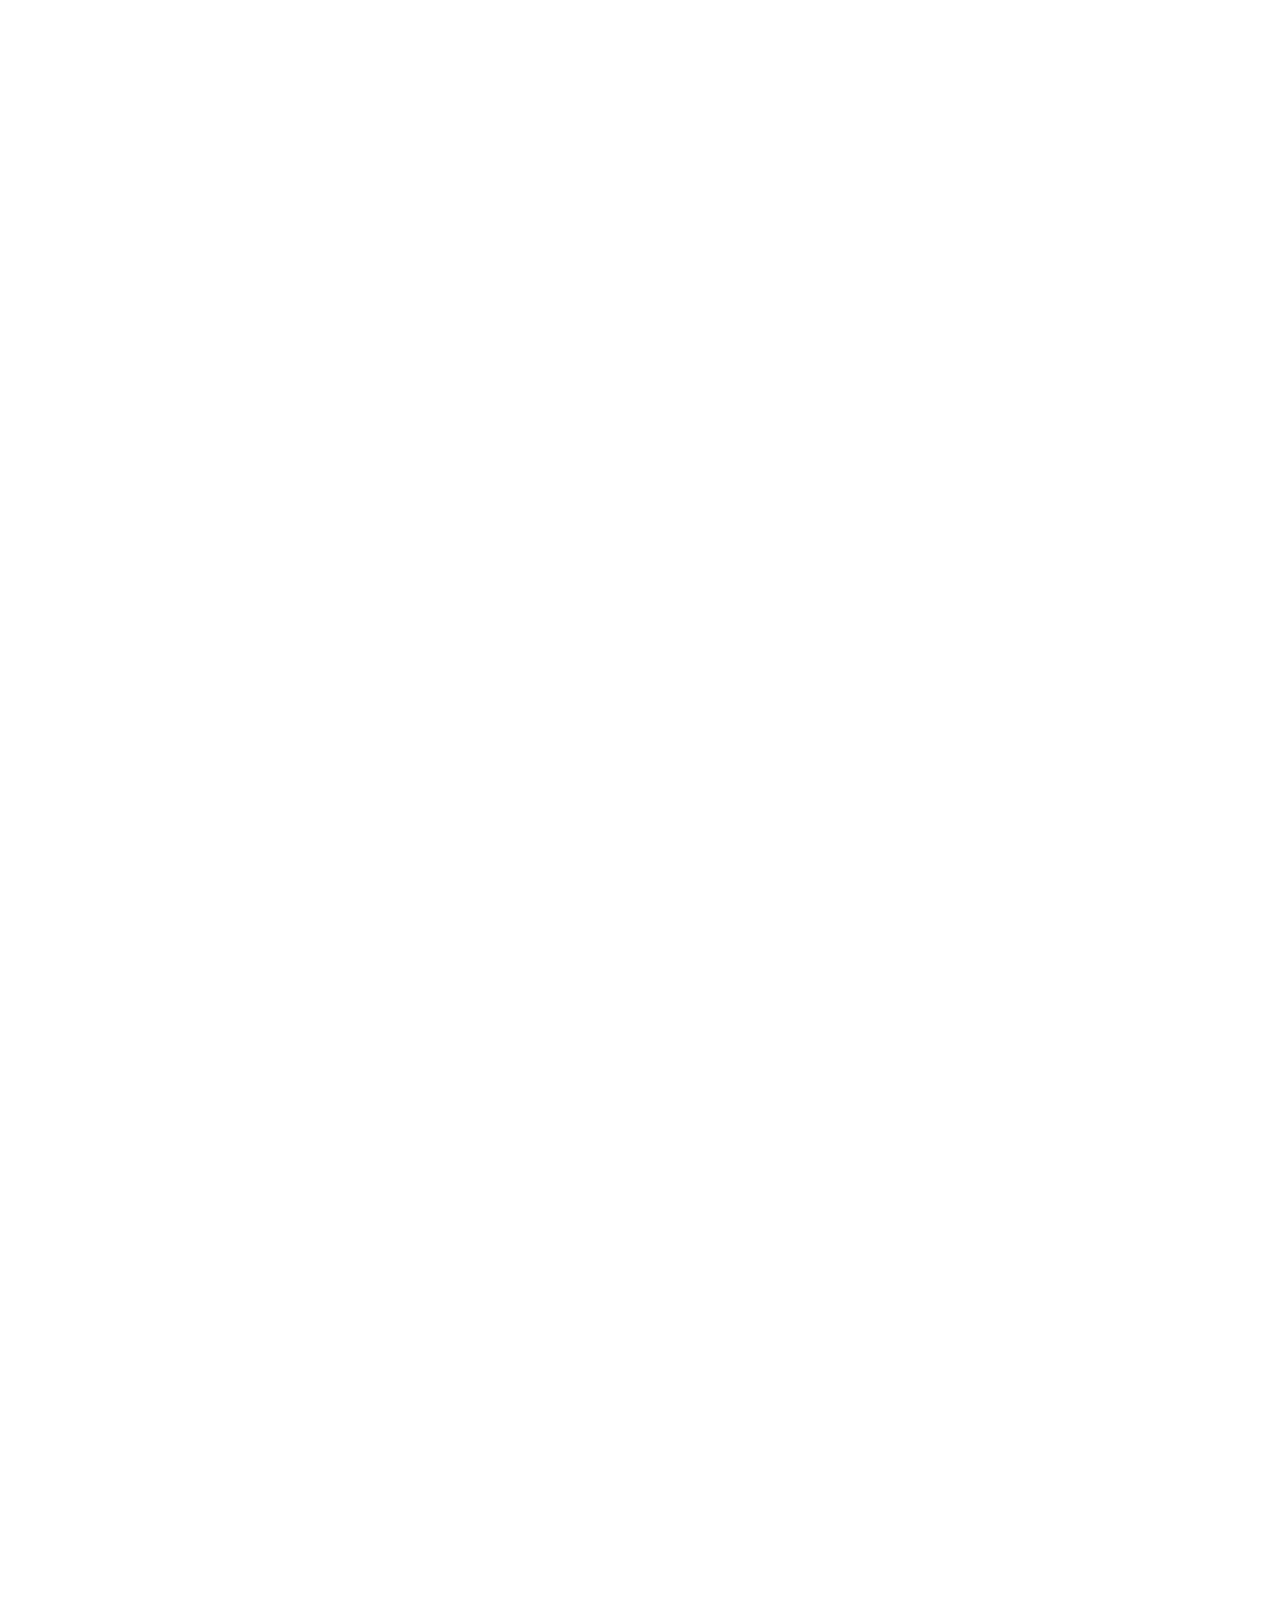
==== commit 3c603c65: "Mon compte : cartes « Moyen de paiement » et « Facturation » (démo), traduites EN/ES/AR Co-Authored-" ====
--- a/index.html
+++ b/index.html
@@ -1,4 +1,4 @@
-<!DOCTYPE html><html lang="fr"><head><meta charSet="utf-8"/><meta name="viewport" content="width=device-width, initial-scale=1"/><link rel="preload" href="refs/hero-dog.webp" as="image"/><link rel="preload" as="image" href="refs/yarn.svg"/><link rel="preload" href="refs/hero-cat.webp" as="image"/><link rel="preload" as="image" href="avatars/dog-01-golden.jpg"/><link rel="preload" as="image" href="avatars/dog-02-labrador.jpg"/><link rel="preload" as="image" href="avatars/dog-03-berger-allemand.jpg"/><link rel="preload" as="image" href="avatars/dog-04-bouledogue.jpg"/><link rel="preload" as="image" href="avatars/dog-05-beagle.jpg"/><link rel="preload" as="image" href="avatars/dog-06-husky.jpg"/><link rel="preload" as="image" href="avatars/dog-07-shiba-inu.jpg"/><link rel="stylesheet" href="./_next/static/chunks/2xskfzx-vf1pj.css" data-precedence="next"/><link rel="stylesheet" href="./_next/static/chunks/2ddmrojwgxvfe.css" data-precedence="next"/><link rel="preload" as="script" fetchPriority="low" href="./_next/static/chunks/310vm2bl3xxpt.js"/><script src="./_next/static/chunks/3r801q3tr245x.js" async=""></script><script src="./_next/static/chunks/2iaf6ywsgf9d5.js" async=""></script><script src="./_next/static/chunks/3r-okv0vpv6lc.js" async=""></script><script src="./_next/static/chunks/40wec9cq5kuxs.js" async=""></script><script src="./_next/static/chunks/turbopack-0hvx9v9vijn-c.js" async=""></script><script src="./_next/static/chunks/1ua2kfq9s-me6.js" async=""></script><script src="./_next/static/chunks/1490ihnbi2crv.js" async=""></script><script src="./_next/static/chunks/3q2igzkbwng7i.js" async=""></script><script src="./_next/static/chunks/002gyy15ct9fa.js" async=""></script><script src="./_next/static/chunks/3q6qiab8-8cez.js" async=""></script><script src="./_next/static/chunks/0_zs9fktn8zne.js" async=""></script><script src="./_next/static/chunks/0wbvs5nyu2pt0.js" async=""></script><link rel="preload" href="https://fonts.googleapis.com/css2?family=Fredoka:wght@400;500;600;700&amp;family=DM+Sans:ital,wght@0,400;0,600;0,700;0,800;1,400&amp;display=swap" as="style"/><link rel="preload" href="refs/portrait-dog.jpg" as="image"/><link rel="preload" href="refs/portrait-cat.jpg" as="image"/><link rel="preload" as="image" href="avatars/dog-08-caniche.jpg"/><link rel="preload" as="image" href="avatars/dog-09-teckel.jpg"/><link rel="preload" as="image" href="avatars/dog-10-border-collie.jpg"/><link rel="preload" as="image" href="refs/biarritz-tile.jpg"/><meta name="theme-color" content="#1f6feb"/><title>Noopie — Le médaillon QR pour chiens et chats</title><meta name="description" content="Un scan, et on vous appelle. Le médaillon Noopie se fixe au collier : si votre animal se perd, la personne qui le retrouve scanne le QR code et vous joint tout de suite."/><link rel="icon" href="/favicon.ico?favicon.117ezoe8m31dk.ico" sizes="48x48" type="image/x-icon"/><link rel="preconnect" href="https://fonts.googleapis.com"/><link rel="preconnect" href="https://fonts.gstatic.com" crossorigin="anonymous"/><link href="https://fonts.googleapis.com/css2?family=Fredoka:wght@400;500;600;700&amp;family=DM+Sans:ital,wght@0,400;0,600;0,700;0,800;1,400&amp;display=swap" rel="stylesheet"/><script src="./_next/static/chunks/0cz1d0mv5g_q7.js" noModule=""></script><link rel="stylesheet" href="presentation-home.css?v=85"/><script src="refs/noopie-i18n.js?v=4"></script>
+<!DOCTYPE html><html lang="fr"><head><meta charSet="utf-8"/><meta name="viewport" content="width=device-width, initial-scale=1"/><link rel="preload" href="refs/hero-dog.webp" as="image"/><link rel="preload" as="image" href="refs/yarn.svg"/><link rel="preload" href="refs/hero-cat.webp" as="image"/><link rel="preload" as="image" href="avatars/dog-01-golden.jpg"/><link rel="preload" as="image" href="avatars/dog-02-labrador.jpg"/><link rel="preload" as="image" href="avatars/dog-03-berger-allemand.jpg"/><link rel="preload" as="image" href="avatars/dog-04-bouledogue.jpg"/><link rel="preload" as="image" href="avatars/dog-05-beagle.jpg"/><link rel="preload" as="image" href="avatars/dog-06-husky.jpg"/><link rel="preload" as="image" href="avatars/dog-07-shiba-inu.jpg"/><link rel="stylesheet" href="./_next/static/chunks/2xskfzx-vf1pj.css" data-precedence="next"/><link rel="stylesheet" href="./_next/static/chunks/2ddmrojwgxvfe.css" data-precedence="next"/><link rel="preload" as="script" fetchPriority="low" href="./_next/static/chunks/310vm2bl3xxpt.js"/><script src="./_next/static/chunks/3r801q3tr245x.js" async=""></script><script src="./_next/static/chunks/2iaf6ywsgf9d5.js" async=""></script><script src="./_next/static/chunks/3r-okv0vpv6lc.js" async=""></script><script src="./_next/static/chunks/40wec9cq5kuxs.js" async=""></script><script src="./_next/static/chunks/turbopack-0hvx9v9vijn-c.js" async=""></script><script src="./_next/static/chunks/1ua2kfq9s-me6.js" async=""></script><script src="./_next/static/chunks/1490ihnbi2crv.js" async=""></script><script src="./_next/static/chunks/3q2igzkbwng7i.js" async=""></script><script src="./_next/static/chunks/002gyy15ct9fa.js" async=""></script><script src="./_next/static/chunks/3q6qiab8-8cez.js" async=""></script><script src="./_next/static/chunks/0_zs9fktn8zne.js" async=""></script><script src="./_next/static/chunks/0wbvs5nyu2pt0.js" async=""></script><link rel="preload" href="https://fonts.googleapis.com/css2?family=Fredoka:wght@400;500;600;700&amp;family=DM+Sans:ital,wght@0,400;0,600;0,700;0,800;1,400&amp;display=swap" as="style"/><link rel="preload" href="refs/portrait-dog.jpg" as="image"/><link rel="preload" href="refs/portrait-cat.jpg" as="image"/><link rel="preload" as="image" href="avatars/dog-08-caniche.jpg"/><link rel="preload" as="image" href="avatars/dog-09-teckel.jpg"/><link rel="preload" as="image" href="avatars/dog-10-border-collie.jpg"/><link rel="preload" as="image" href="refs/biarritz-tile.jpg"/><meta name="theme-color" content="#1f6feb"/><title>Noopie — Le médaillon QR pour chiens et chats</title><meta name="description" content="Un scan, et on vous appelle. Le médaillon Noopie se fixe au collier : si votre animal se perd, la personne qui le retrouve scanne le QR code et vous joint tout de suite."/><link rel="icon" href="/favicon.ico?favicon.117ezoe8m31dk.ico" sizes="48x48" type="image/x-icon"/><link rel="preconnect" href="https://fonts.googleapis.com"/><link rel="preconnect" href="https://fonts.gstatic.com" crossorigin="anonymous"/><link href="https://fonts.googleapis.com/css2?family=Fredoka:wght@400;500;600;700&amp;family=DM+Sans:ital,wght@0,400;0,600;0,700;0,800;1,400&amp;display=swap" rel="stylesheet"/><script src="./_next/static/chunks/0cz1d0mv5g_q7.js" noModule=""></script><link rel="stylesheet" href="presentation-home.css?v=85"/><script src="refs/noopie-i18n.js?v=5"></script>
 </head><body class="min-h-screen bg-cream text-ink"><div hidden=""><!--$--><!--/$--></div><svg width="0" height="0" style="position:absolute" aria-hidden="true" focusable="false">
 <defs>
  <linearGradient id="g-fur" x1="0" y1="0" x2="0" y2="1"><stop offset="0" stop-color="#FBD98E"/><stop offset=".55" stop-color="#F0B24A"/><stop offset="1" stop-color="#C9842A"/></linearGradient>
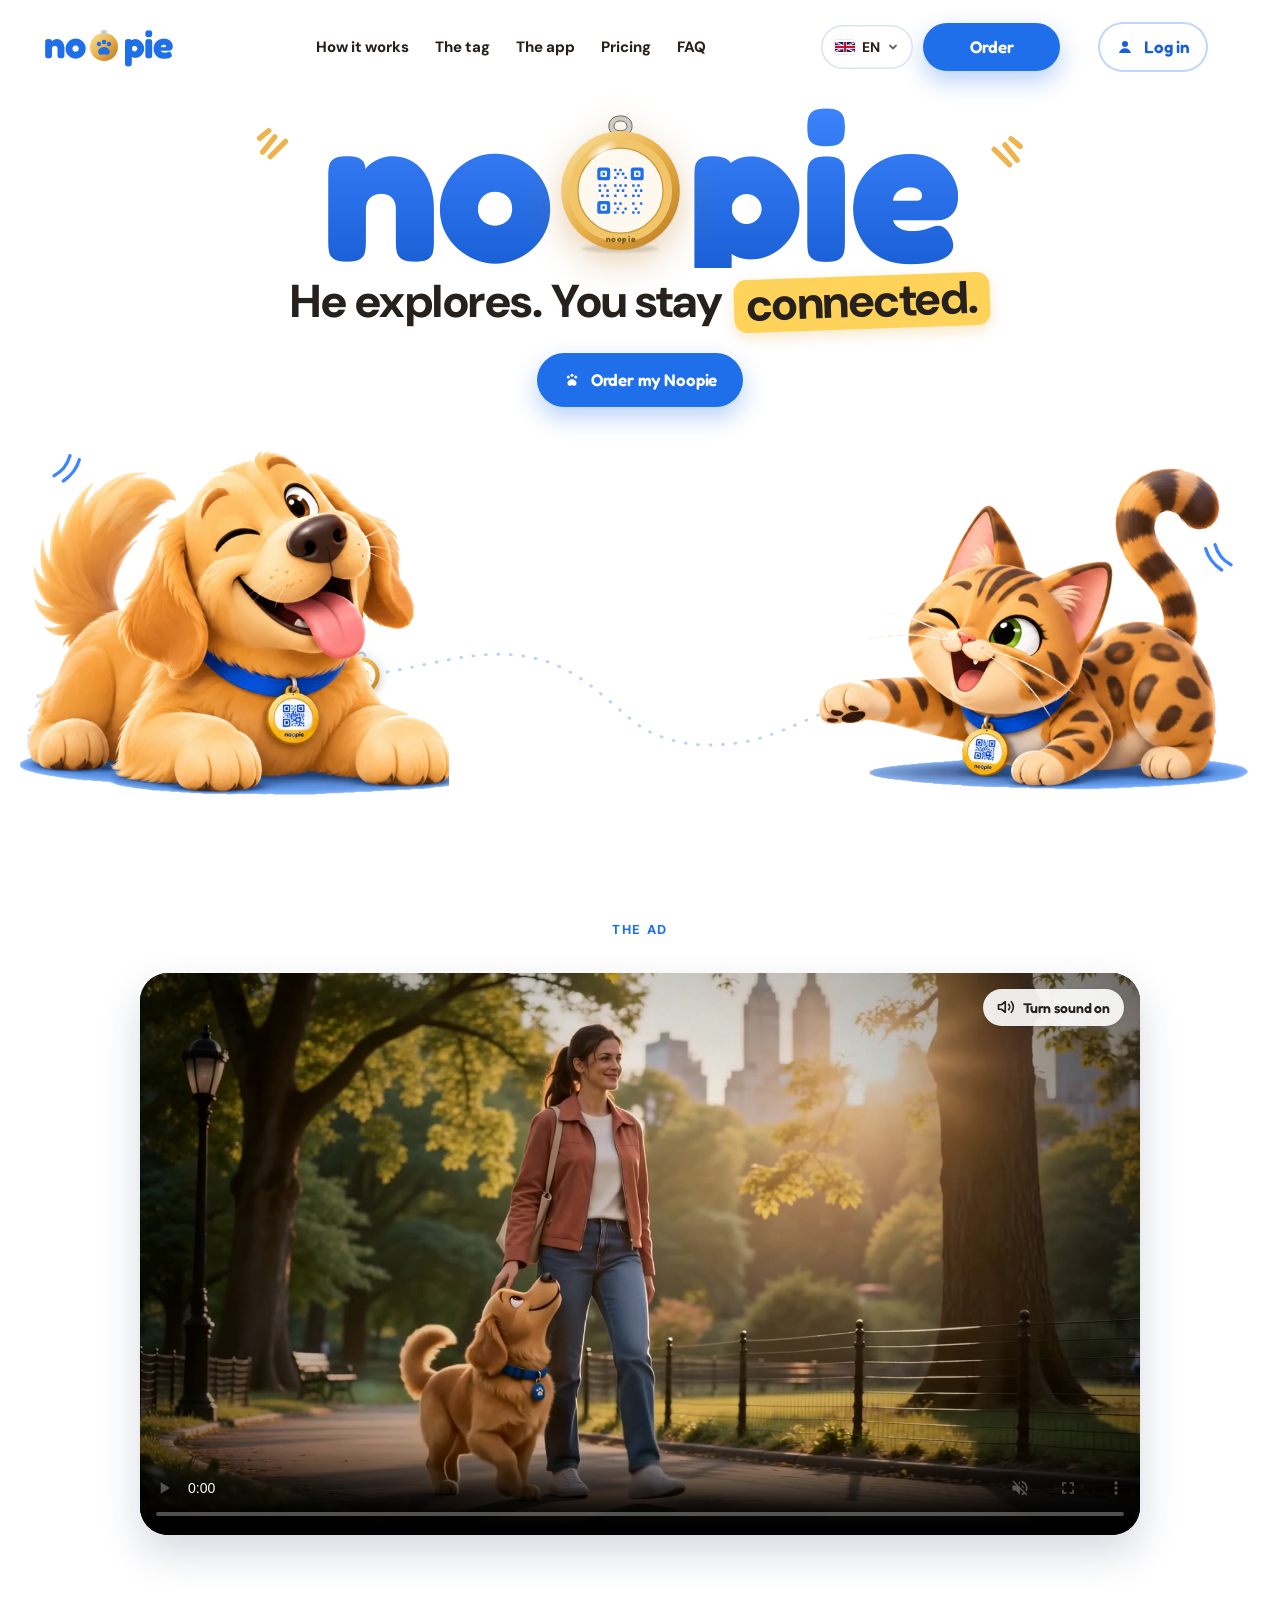
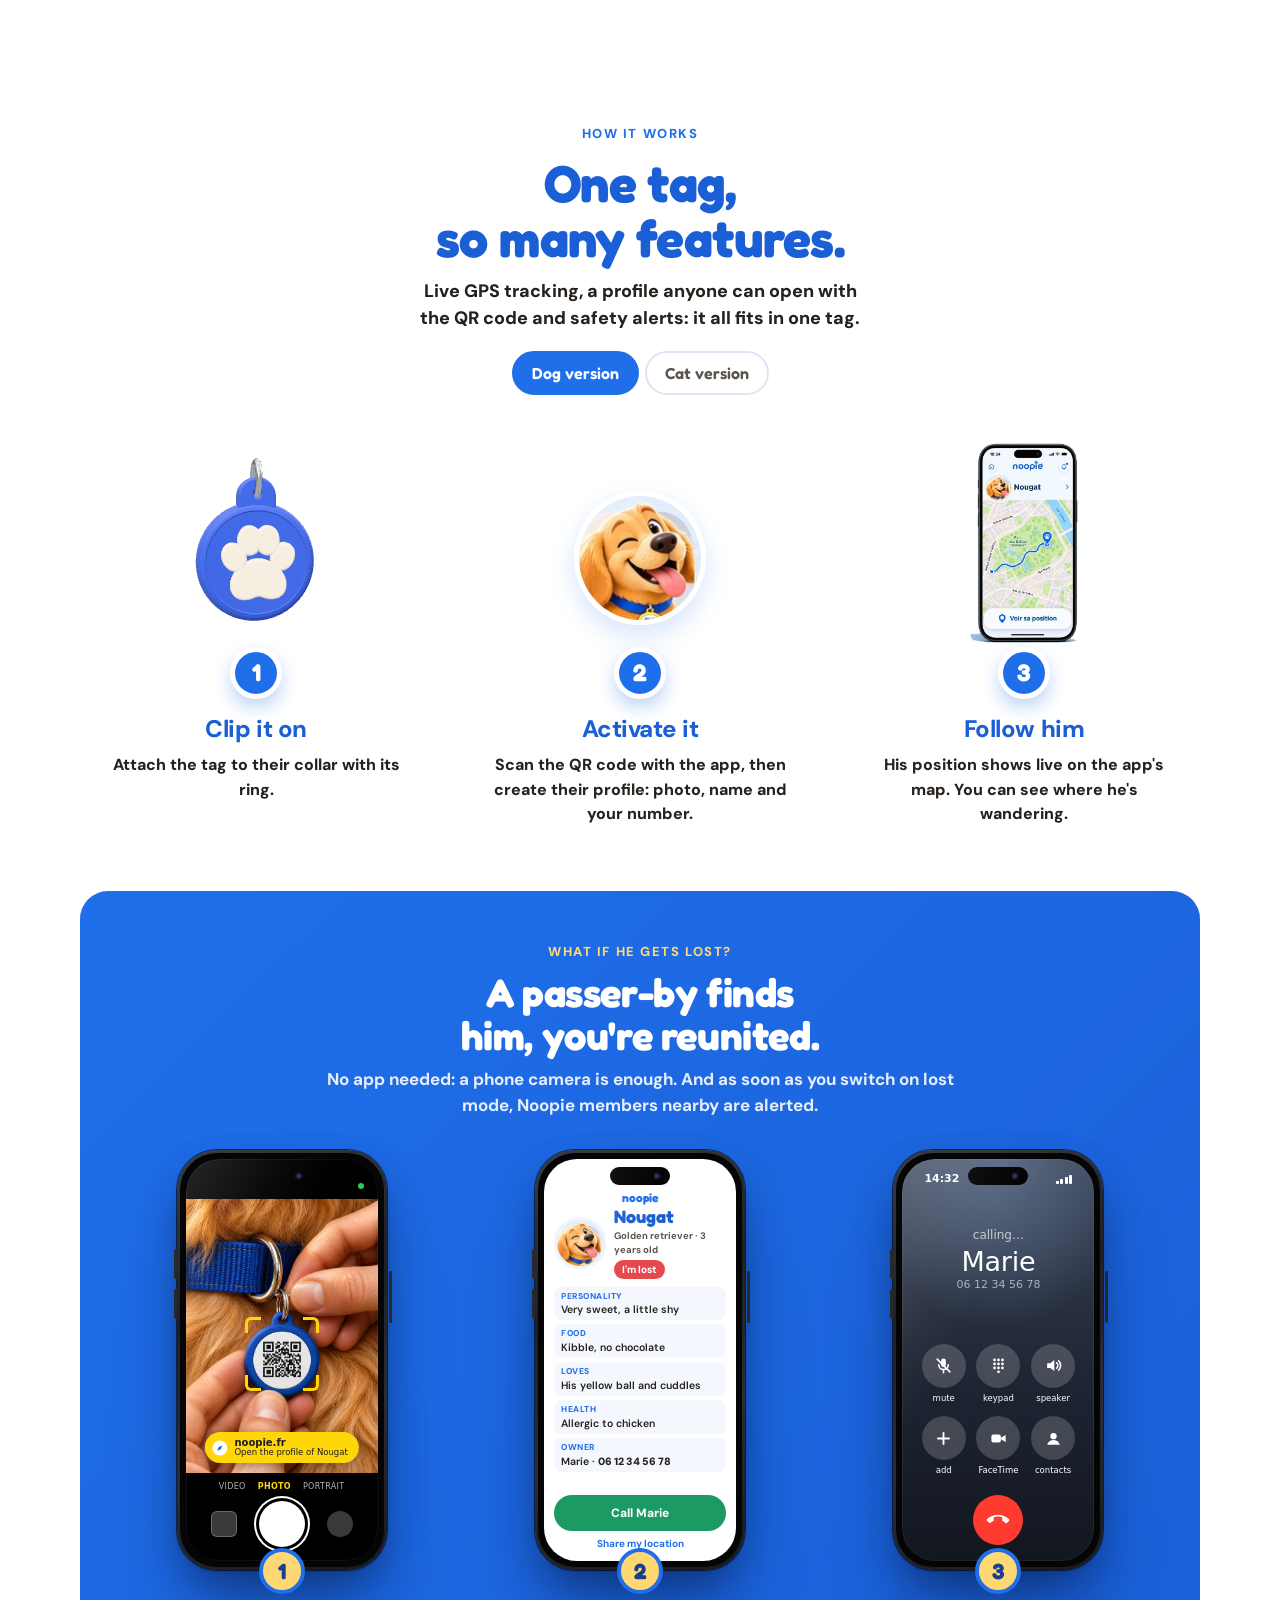
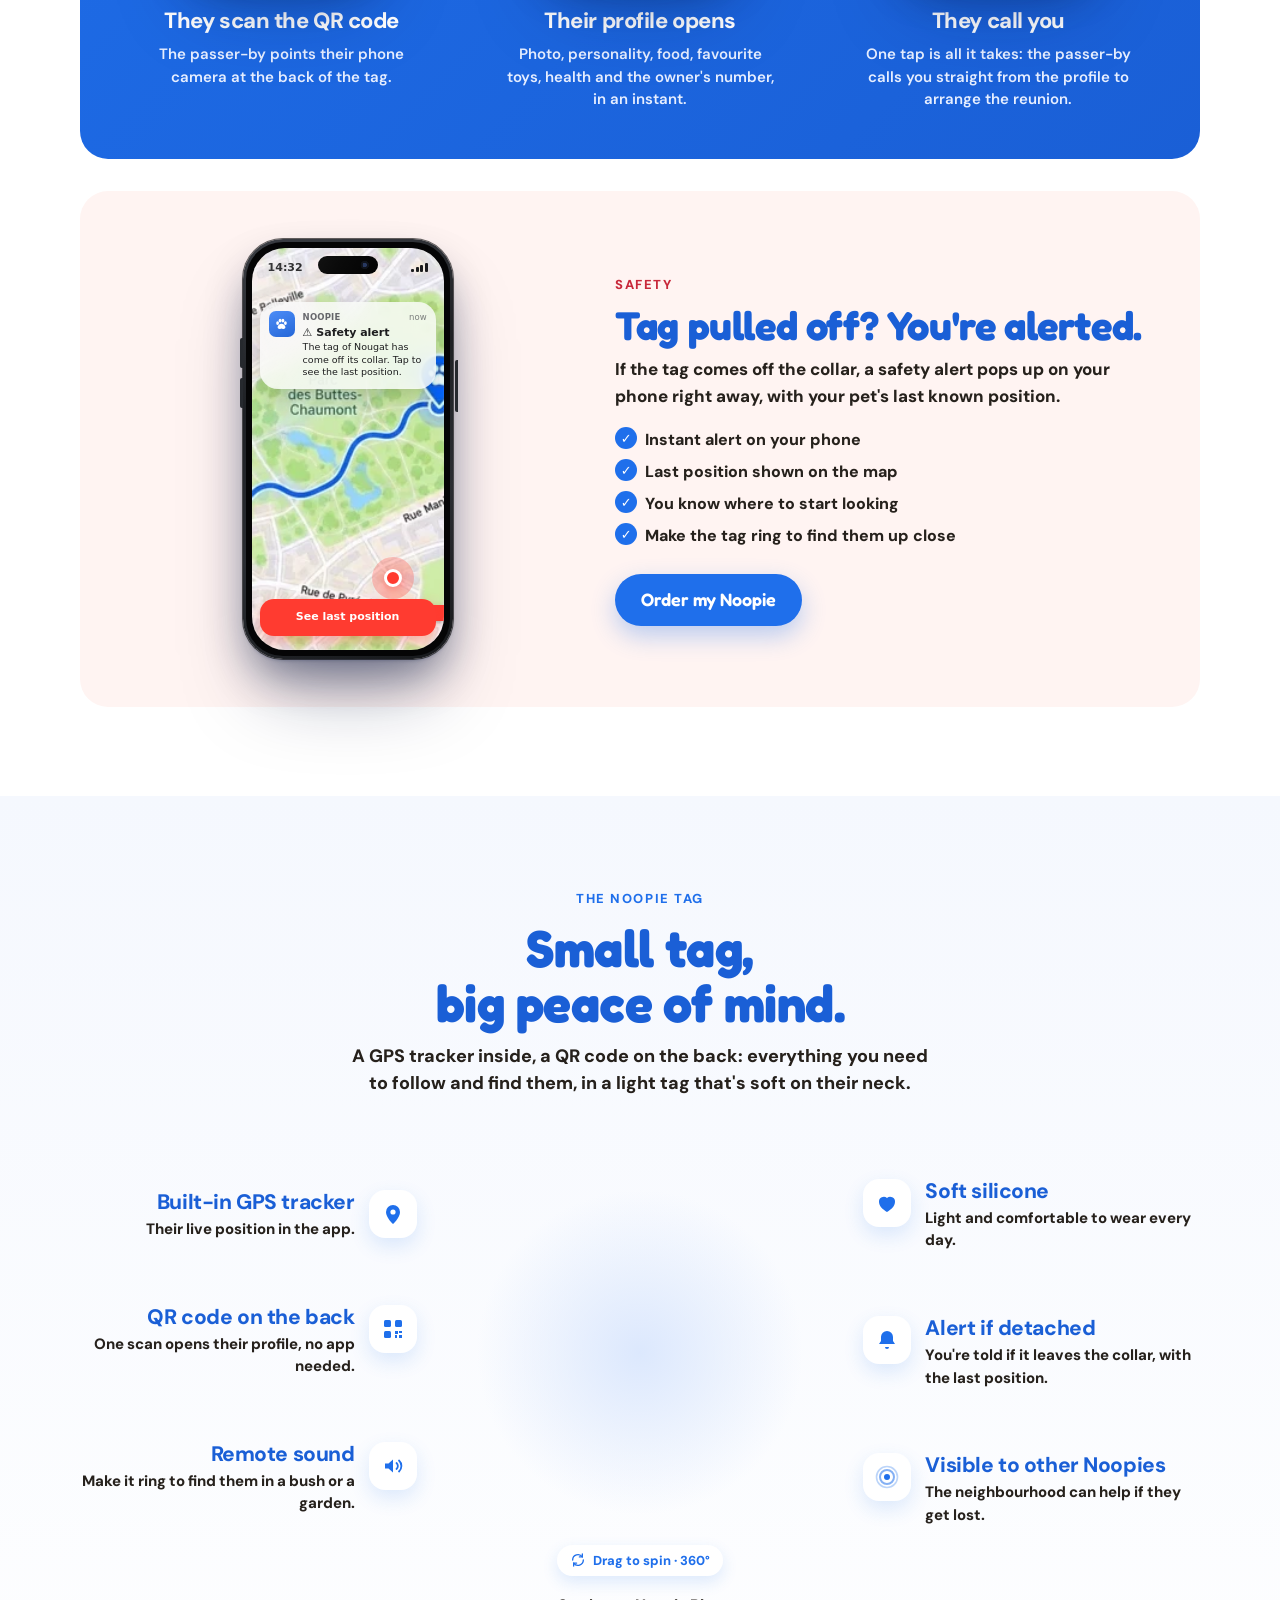
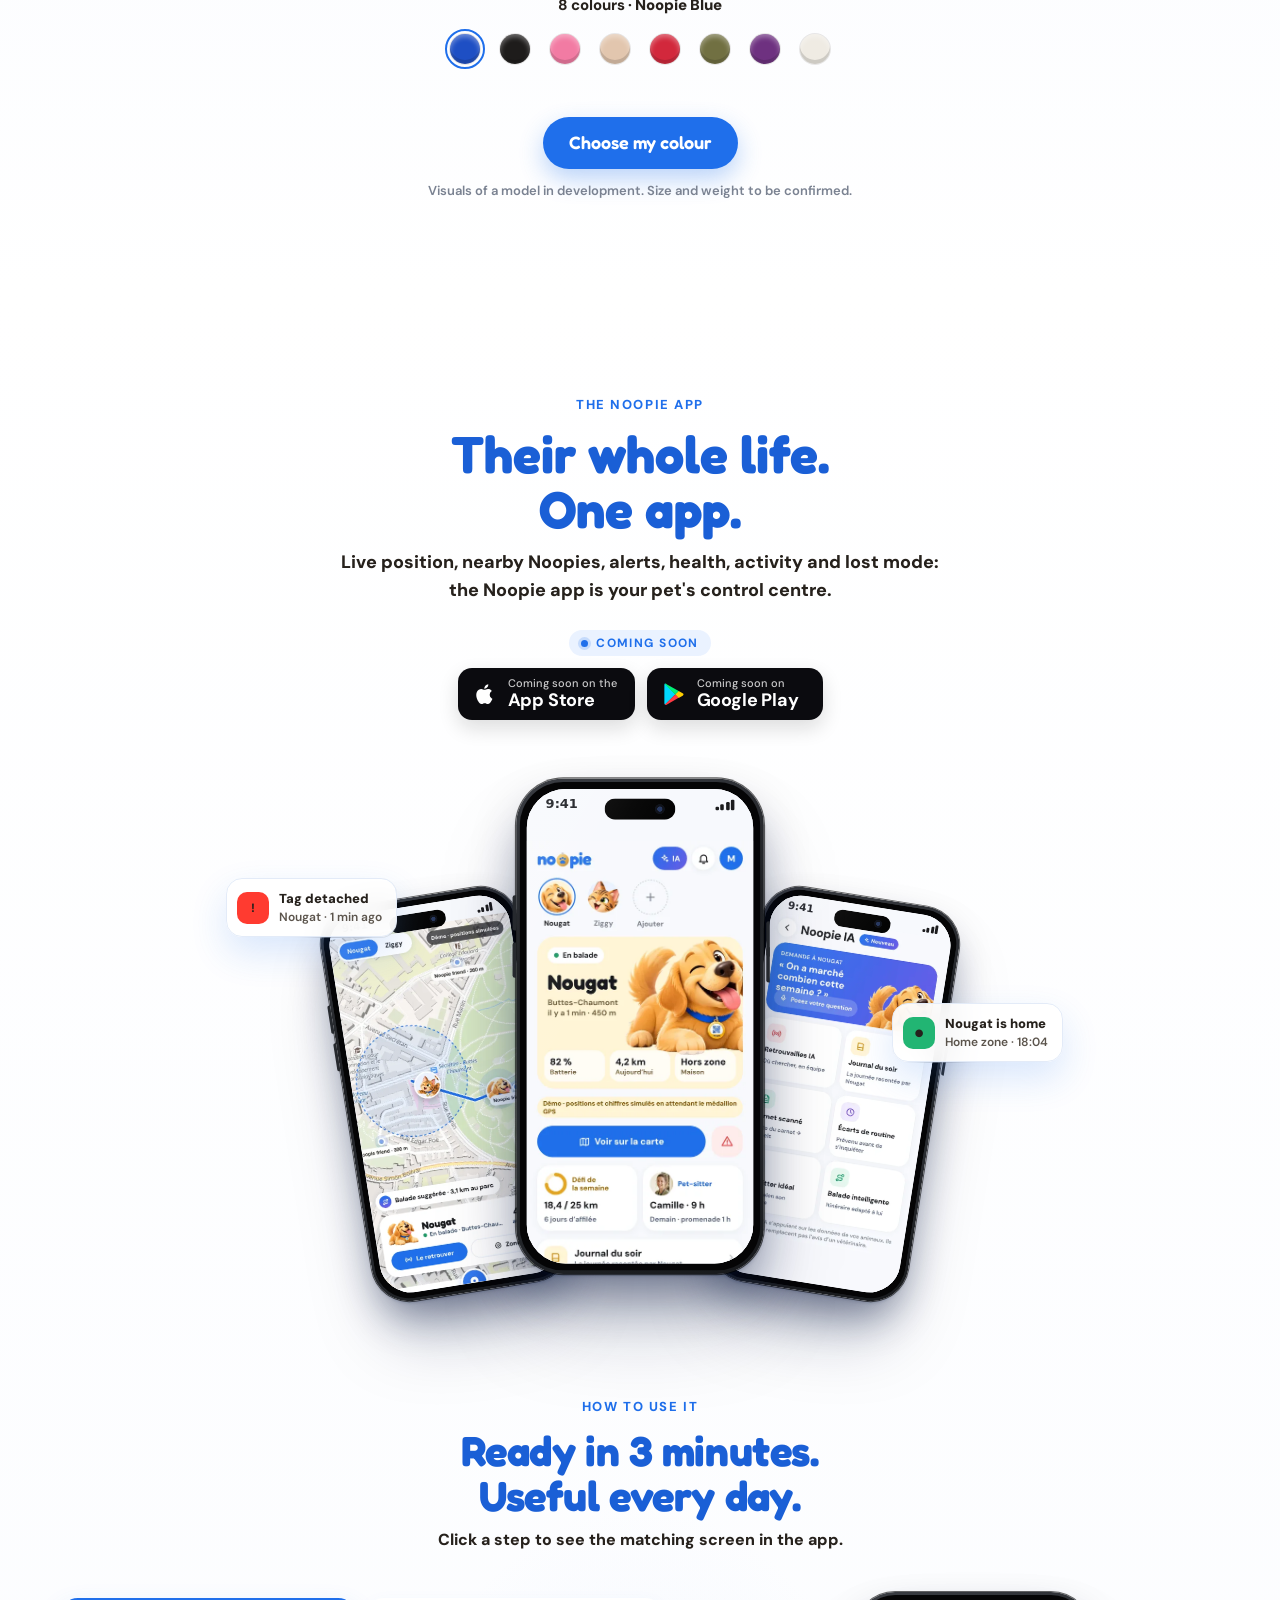
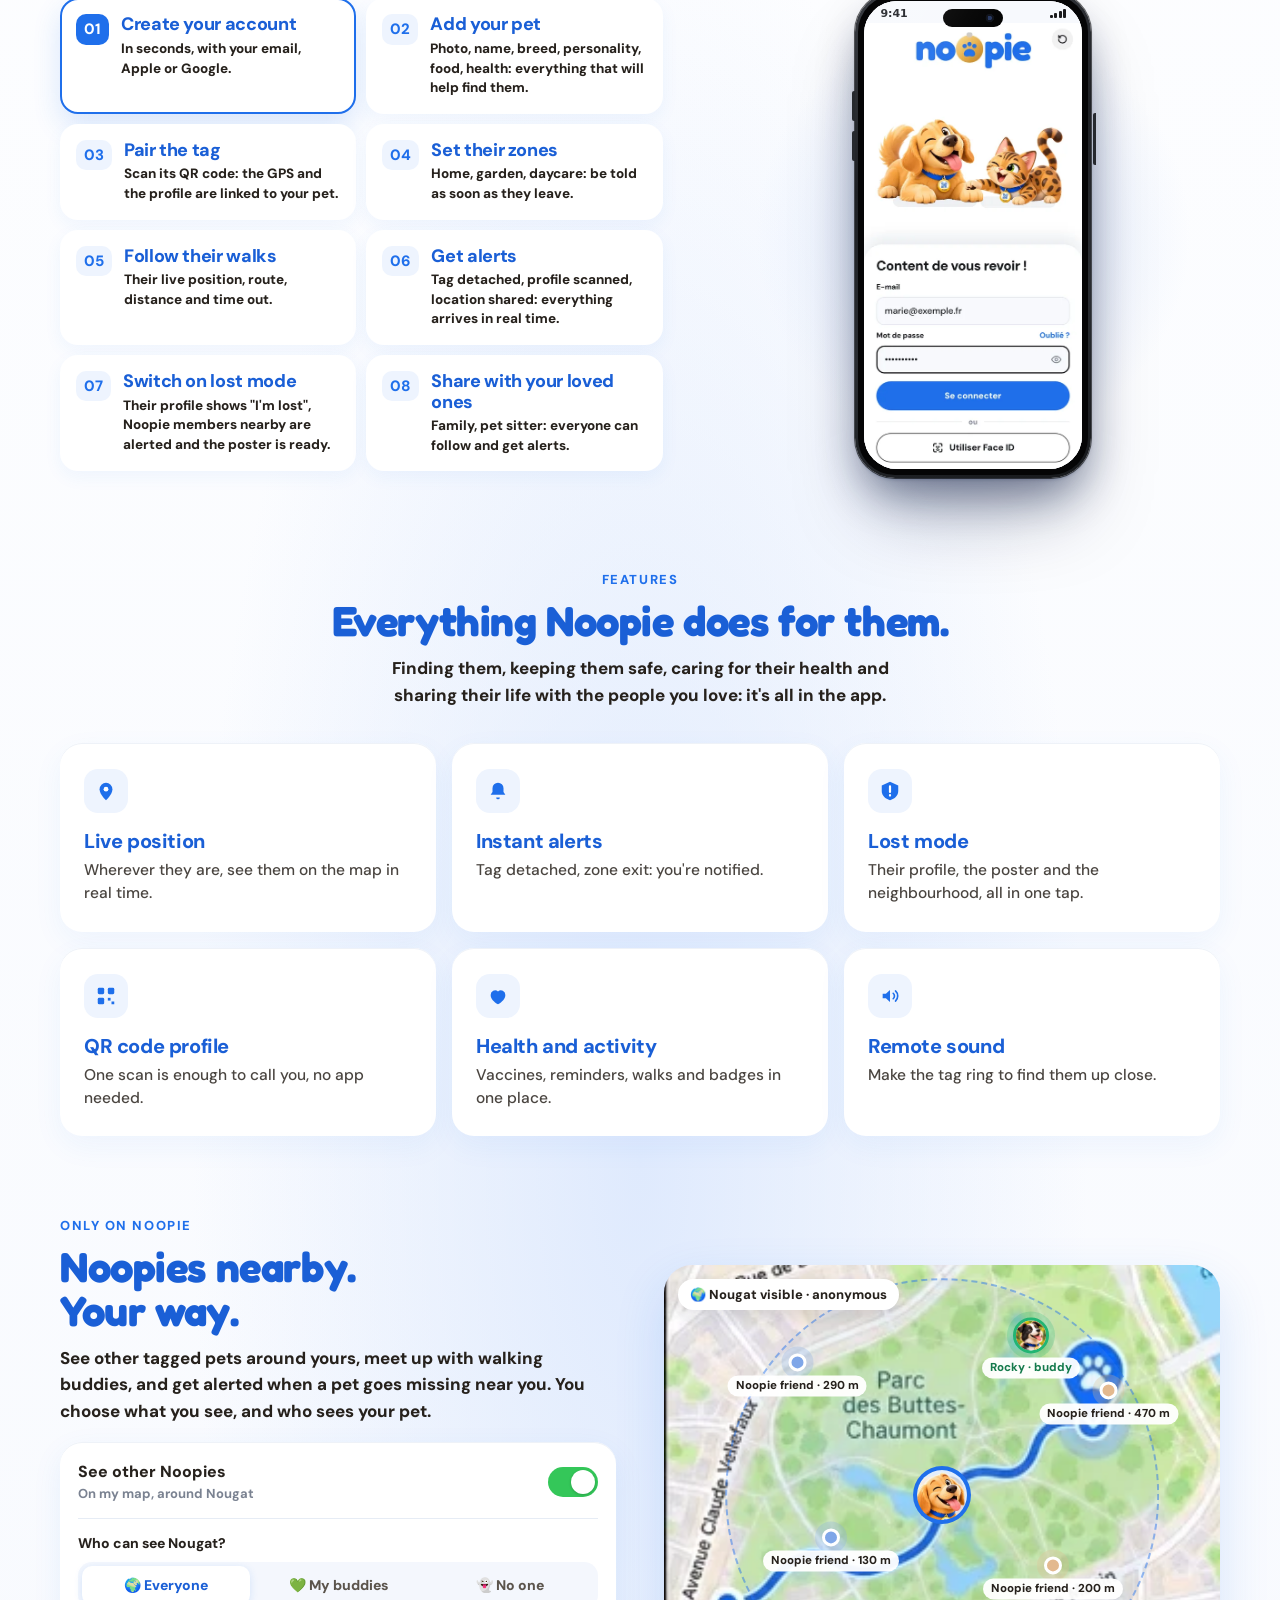
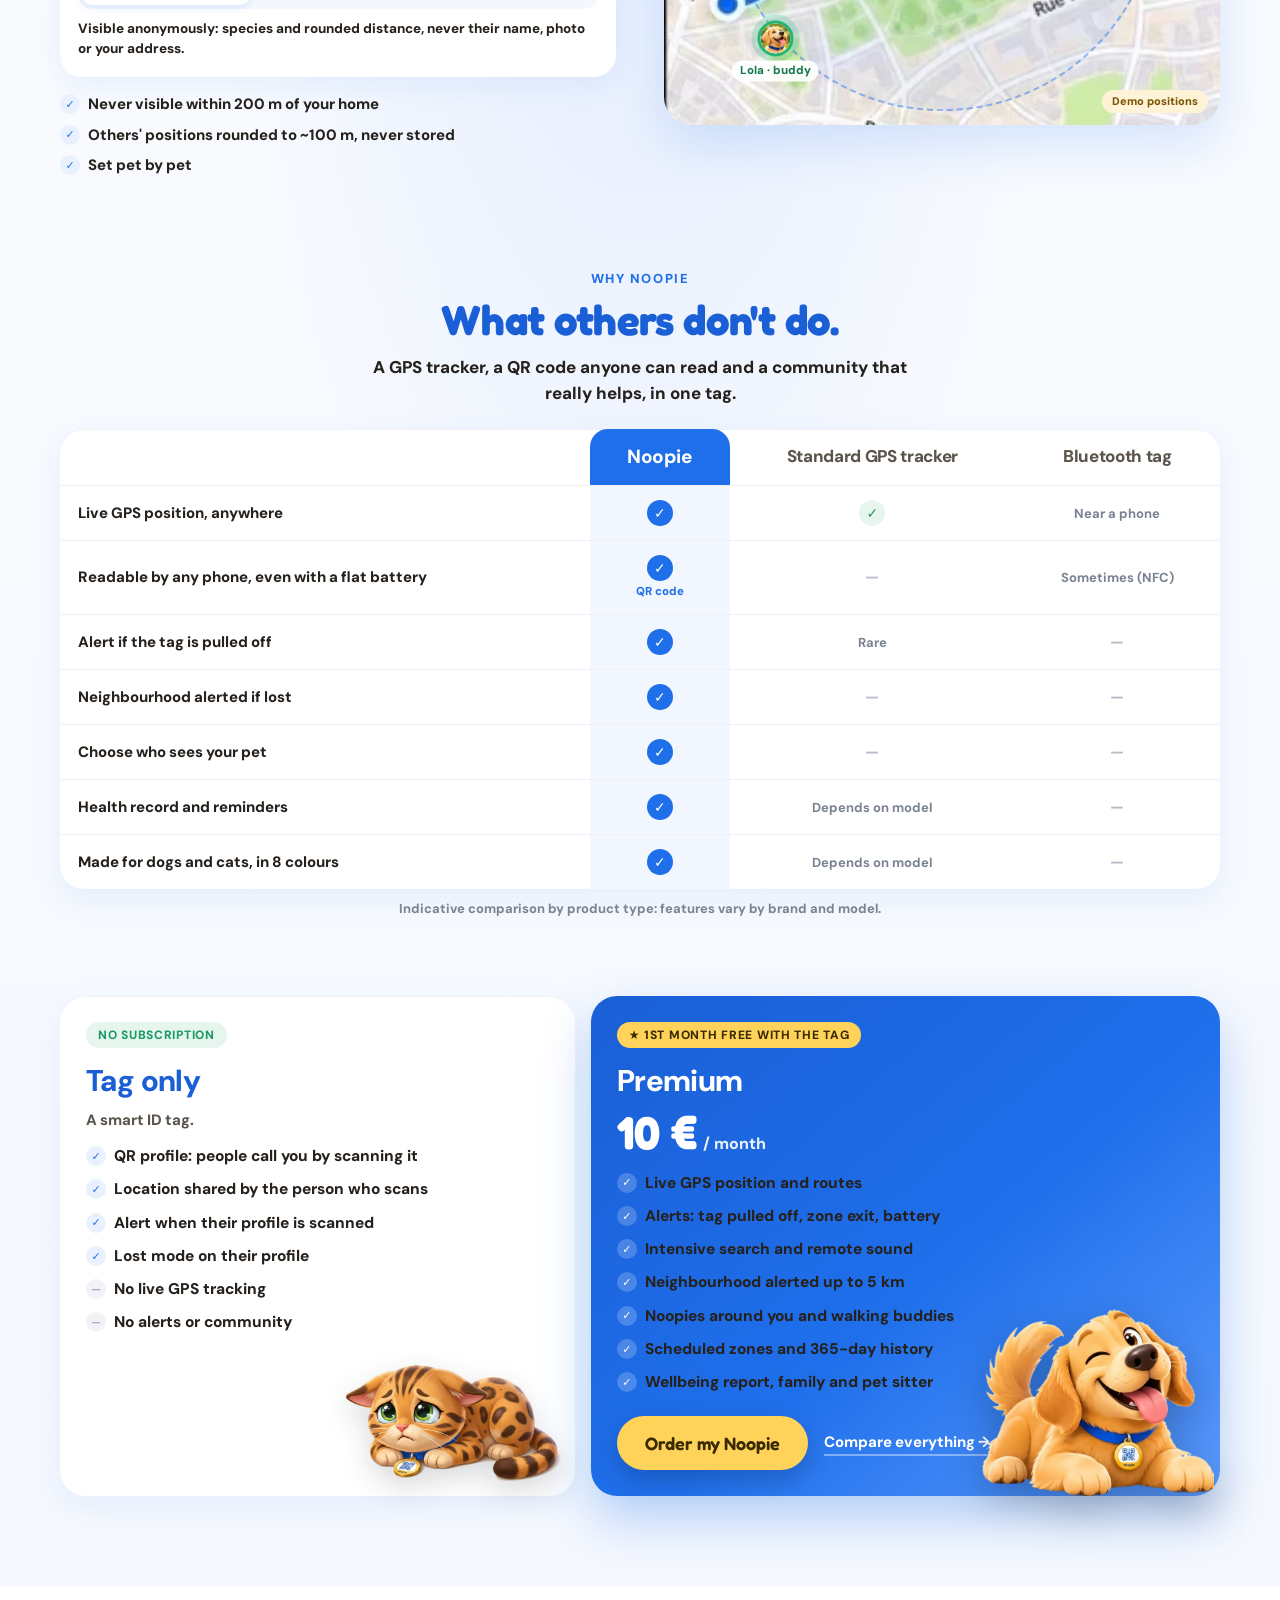
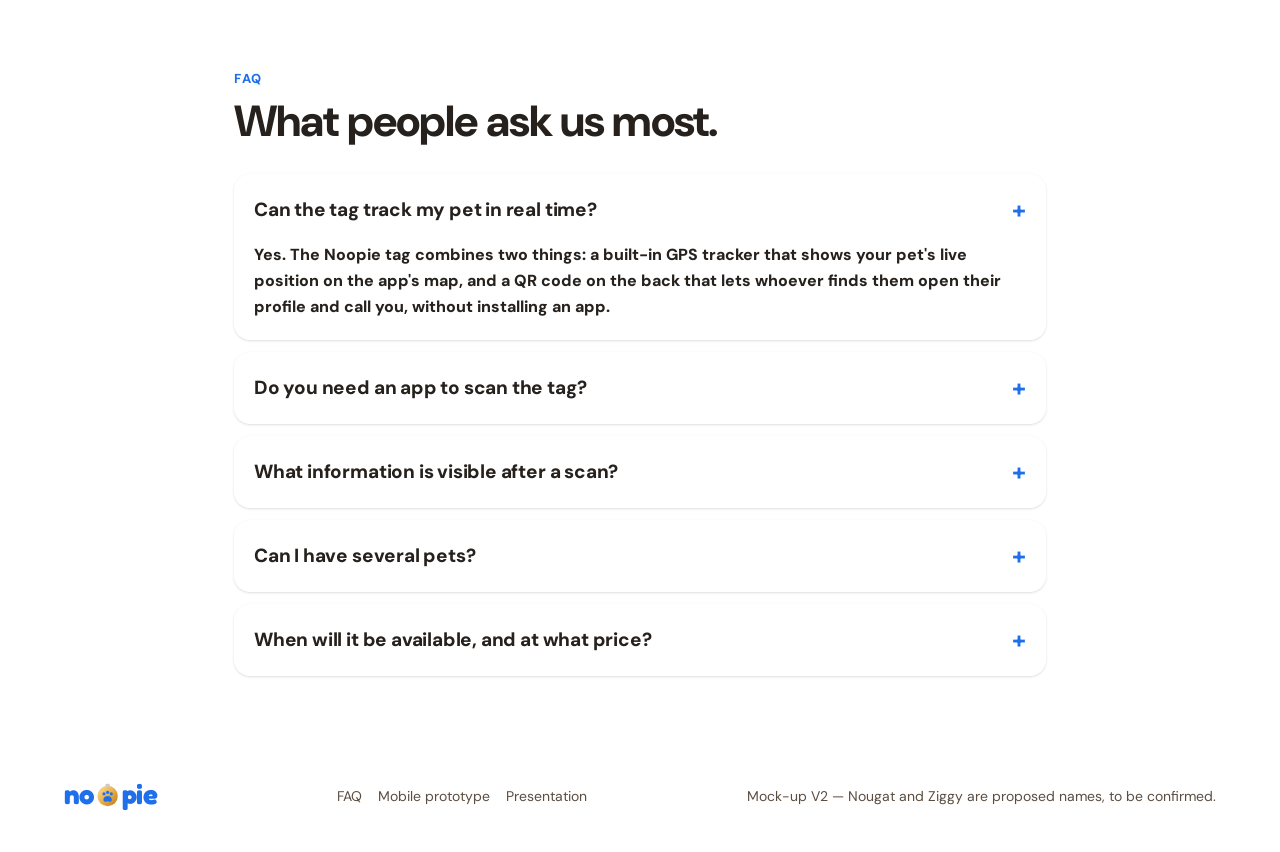
==== commit 1540288c: "Aperçus de l'app sur l'accueil : captures de la nouvelle application (version I) Co-Authored-By: Cla" ====
--- a/index.html
+++ b/index.html
@@ -1,4 +1,4 @@
-<!DOCTYPE html><html lang="fr"><head><meta charSet="utf-8"/><meta name="viewport" content="width=device-width, initial-scale=1"/><link rel="preload" href="refs/hero-dog.webp" as="image"/><link rel="preload" as="image" href="refs/yarn.svg"/><link rel="preload" href="refs/hero-cat.webp" as="image"/><link rel="preload" as="image" href="avatars/dog-01-golden.jpg"/><link rel="preload" as="image" href="avatars/dog-02-labrador.jpg"/><link rel="preload" as="image" href="avatars/dog-03-berger-allemand.jpg"/><link rel="preload" as="image" href="avatars/dog-04-bouledogue.jpg"/><link rel="preload" as="image" href="avatars/dog-05-beagle.jpg"/><link rel="preload" as="image" href="avatars/dog-06-husky.jpg"/><link rel="preload" as="image" href="avatars/dog-07-shiba-inu.jpg"/><link rel="stylesheet" href="./_next/static/chunks/2xskfzx-vf1pj.css" data-precedence="next"/><link rel="stylesheet" href="./_next/static/chunks/2ddmrojwgxvfe.css" data-precedence="next"/><link rel="preload" as="script" fetchPriority="low" href="./_next/static/chunks/310vm2bl3xxpt.js"/><script src="./_next/static/chunks/3r801q3tr245x.js" async=""></script><script src="./_next/static/chunks/2iaf6ywsgf9d5.js" async=""></script><script src="./_next/static/chunks/3r-okv0vpv6lc.js" async=""></script><script src="./_next/static/chunks/40wec9cq5kuxs.js" async=""></script><script src="./_next/static/chunks/turbopack-0hvx9v9vijn-c.js" async=""></script><script src="./_next/static/chunks/1ua2kfq9s-me6.js" async=""></script><script src="./_next/static/chunks/1490ihnbi2crv.js" async=""></script><script src="./_next/static/chunks/3q2igzkbwng7i.js" async=""></script><script src="./_next/static/chunks/002gyy15ct9fa.js" async=""></script><script src="./_next/static/chunks/3q6qiab8-8cez.js" async=""></script><script src="./_next/static/chunks/0_zs9fktn8zne.js" async=""></script><script src="./_next/static/chunks/0wbvs5nyu2pt0.js" async=""></script><link rel="preload" href="https://fonts.googleapis.com/css2?family=Fredoka:wght@400;500;600;700&amp;family=DM+Sans:ital,wght@0,400;0,600;0,700;0,800;1,400&amp;display=swap" as="style"/><link rel="preload" href="refs/portrait-dog.jpg" as="image"/><link rel="preload" href="refs/portrait-cat.jpg" as="image"/><link rel="preload" as="image" href="avatars/dog-08-caniche.jpg"/><link rel="preload" as="image" href="avatars/dog-09-teckel.jpg"/><link rel="preload" as="image" href="avatars/dog-10-border-collie.jpg"/><link rel="preload" as="image" href="refs/biarritz-tile.jpg"/><meta name="theme-color" content="#1f6feb"/><title>Noopie — Le médaillon QR pour chiens et chats</title><meta name="description" content="Un scan, et on vous appelle. Le médaillon Noopie se fixe au collier : si votre animal se perd, la personne qui le retrouve scanne le QR code et vous joint tout de suite."/><link rel="icon" href="/favicon.ico?favicon.117ezoe8m31dk.ico" sizes="48x48" type="image/x-icon"/><link rel="preconnect" href="https://fonts.googleapis.com"/><link rel="preconnect" href="https://fonts.gstatic.com" crossorigin="anonymous"/><link href="https://fonts.googleapis.com/css2?family=Fredoka:wght@400;500;600;700&amp;family=DM+Sans:ital,wght@0,400;0,600;0,700;0,800;1,400&amp;display=swap" rel="stylesheet"/><script src="./_next/static/chunks/0cz1d0mv5g_q7.js" noModule=""></script><link rel="stylesheet" href="presentation-home.css?v=85"/><script src="refs/noopie-i18n.js?v=5"></script>
+<!DOCTYPE html><html lang="fr"><head><meta charSet="utf-8"/><meta name="viewport" content="width=device-width, initial-scale=1"/><link rel="preload" href="refs/hero-dog.webp" as="image"/><link rel="preload" as="image" href="refs/yarn.svg"/><link rel="preload" href="refs/hero-cat.webp" as="image"/><link rel="preload" as="image" href="avatars/dog-01-golden.jpg"/><link rel="preload" as="image" href="avatars/dog-02-labrador.jpg"/><link rel="preload" as="image" href="avatars/dog-03-berger-allemand.jpg"/><link rel="preload" as="image" href="avatars/dog-04-bouledogue.jpg"/><link rel="preload" as="image" href="avatars/dog-05-beagle.jpg"/><link rel="preload" as="image" href="avatars/dog-06-husky.jpg"/><link rel="preload" as="image" href="avatars/dog-07-shiba-inu.jpg"/><link rel="stylesheet" href="./_next/static/chunks/2xskfzx-vf1pj.css" data-precedence="next"/><link rel="stylesheet" href="./_next/static/chunks/2ddmrojwgxvfe.css" data-precedence="next"/><link rel="preload" as="script" fetchPriority="low" href="./_next/static/chunks/310vm2bl3xxpt.js"/><script src="./_next/static/chunks/3r801q3tr245x.js" async=""></script><script src="./_next/static/chunks/2iaf6ywsgf9d5.js" async=""></script><script src="./_next/static/chunks/3r-okv0vpv6lc.js" async=""></script><script src="./_next/static/chunks/40wec9cq5kuxs.js" async=""></script><script src="./_next/static/chunks/turbopack-0hvx9v9vijn-c.js" async=""></script><script src="./_next/static/chunks/1ua2kfq9s-me6.js" async=""></script><script src="./_next/static/chunks/1490ihnbi2crv.js" async=""></script><script src="./_next/static/chunks/3q2igzkbwng7i.js" async=""></script><script src="./_next/static/chunks/002gyy15ct9fa.js" async=""></script><script src="./_next/static/chunks/3q6qiab8-8cez.js" async=""></script><script src="./_next/static/chunks/0_zs9fktn8zne.js" async=""></script><script src="./_next/static/chunks/0wbvs5nyu2pt0.js" async=""></script><link rel="preload" href="https://fonts.googleapis.com/css2?family=Fredoka:wght@400;500;600;700&amp;family=DM+Sans:ital,wght@0,400;0,600;0,700;0,800;1,400&amp;display=swap" as="style"/><link rel="preload" href="refs/portrait-dog.jpg" as="image"/><link rel="preload" href="refs/portrait-cat.jpg" as="image"/><link rel="preload" as="image" href="avatars/dog-08-caniche.jpg"/><link rel="preload" as="image" href="avatars/dog-09-teckel.jpg"/><link rel="preload" as="image" href="avatars/dog-10-border-collie.jpg"/><link rel="preload" as="image" href="refs/biarritz-tile.jpg"/><meta name="theme-color" content="#1f6feb"/><title>Noopie — Le médaillon QR pour chiens et chats</title><meta name="description" content="Un scan, et on vous appelle. Le médaillon Noopie se fixe au collier : si votre animal se perd, la personne qui le retrouve scanne le QR code et vous joint tout de suite."/><link rel="icon" href="/favicon.ico?favicon.117ezoe8m31dk.ico" sizes="48x48" type="image/x-icon"/><link rel="preconnect" href="https://fonts.googleapis.com"/><link rel="preconnect" href="https://fonts.gstatic.com" crossorigin="anonymous"/><link href="https://fonts.googleapis.com/css2?family=Fredoka:wght@400;500;600;700&amp;family=DM+Sans:ital,wght@0,400;0,600;0,700;0,800;1,400&amp;display=swap" rel="stylesheet"/><script src="./_next/static/chunks/0cz1d0mv5g_q7.js" noModule=""></script><link rel="stylesheet" href="presentation-home.css?v=86"/><script src="refs/noopie-i18n.js?v=5"></script>
 </head><body class="min-h-screen bg-cream text-ink"><div hidden=""><!--$--><!--/$--></div><svg width="0" height="0" style="position:absolute" aria-hidden="true" focusable="false">
 <defs>
  <linearGradient id="g-fur" x1="0" y1="0" x2="0" y2="1"><stop offset="0" stop-color="#FBD98E"/><stop offset=".55" stop-color="#F0B24A"/><stop offset="1" stop-color="#C9842A"/></linearGradient>
@@ -106,4 +106,4 @@
   <g stroke="#fff" stroke-width="2.5" stroke-linecap="round" opacity=".9"><path d="M110 196 l-36 -8 M110 204 l-36 4"/><path d="M190 196 l36 -8 M190 204 l36 4"/></g>
   <ellipse cx="98" cy="186" rx="10" ry="6" fill="#F5A989" opacity=".45"/><ellipse cx="202" cy="186" rx="10" ry="6" fill="#F5A989" opacity=".45"/>
  </symbol>
-</defs></svg><main class="overflow-x-clip"><header class="relative z-40 mx-auto flex max-w-[1240px] items-center justify-between gap-3 px-4 pb-2 pt-4 md:px-6 md:pt-5"><a href="#top" class="inline-flex items-center" aria-label="Noopie, accueil"><svg viewBox="0 0 156 44" class="h-10 w-auto md:h-11" role="img" aria-label="Noopie"><text x="0" y="33" font-family="Fredoka, sans-serif" font-weight="700" font-size="38" fill="#1F6FEB" letter-spacing="-1">no</text><g transform="translate(60 22)"><circle r="14" fill="url(#g-gold)"></circle><g fill="#1F6FEB" transform="translate(0 1)"><circle cx="-5" cy="-4" r="2.2"></circle><circle cx="0" cy="-6" r="2.2"></circle><circle cx="5" cy="-4" r="2.2"></circle><path d="M0 -1c-3.2 0-5.8 2.4-5.8 5 0 1.6 1.3 2.8 2.9 2.8 1.1 0 1.9-.5 2.9-.5s1.8.5 2.9.5c1.6 0 2.9-1.2 2.9-2.8 0-2.6-2.6-5-5.8-5Z"></path></g><rect x="-3" y="-17" width="6" height="5" rx="2" fill="#CFCAC2"></rect></g><text x="80" y="33" font-family="Fredoka, sans-serif" font-weight="700" font-size="38" fill="#1F6FEB" letter-spacing="-1">pie</text></svg></a><nav class="hidden min-w-0 items-center gap-0.5 md:flex" aria-label="Navigation principale"><a href="#comment" class="whitespace-nowrap rounded-full px-2.5 py-2 text-[14px] font-bold no-underline xl:px-3 xl:text-[15px] text-ink hover:bg-sand">Comment ça marche ?</a><a href="#medaillon" class="whitespace-nowrap rounded-full px-2.5 py-2 text-[14px] font-bold no-underline xl:px-3 xl:text-[15px] text-ink hover:bg-sand">Le médaillon</a><a href="#app" class="whitespace-nowrap rounded-full px-2.5 py-2 text-[14px] font-bold no-underline xl:px-3 xl:text-[15px] text-ink hover:bg-sand">L’application</a><a href="#formules" class="whitespace-nowrap rounded-full px-2.5 py-2 text-[14px] font-bold no-underline xl:px-3 xl:text-[15px] text-ink hover:bg-sand">Tarifs</a><a href="#faq" class="whitespace-nowrap rounded-full px-2.5 py-2 text-[14px] font-bold no-underline xl:px-3 xl:text-[15px] text-ink hover:bg-sand">FAQ</a></nav><div class="flex items-center gap-2.5"><a href="./commander.html" class="np-hd-cta hidden sm:inline-flex">Commander</a><span class="hidden sm:block np-hd-login"><a href="./compte.html" class="inline-flex min-h-12 items-center justify-center gap-2.5 whitespace-nowrap rounded-full border-2 border-transparent px-6 py-3 font-display text-[17px] font-semibold no-underline bg-blue text-white shadow-[0_10px_24px_rgba(31,111,235,.32)] hover:bg-blue-2 " tabindex="0"><svg width="18" height="18" viewBox="0 0 24 24" fill="currentColor" aria-hidden="true"><circle cx="12" cy="8" r="4"></circle><path d="M4 20c1-4.2 4.4-6.5 8-6.5s7 2.3 8 6.5z"></path></svg>Se connecter</a></span><button type="button" class="inline-flex h-12 w-12 items-center justify-center rounded-full border-2 border-ink/20 bg-white md:hidden" aria-label="Ouvrir le menu" aria-expanded="false" aria-controls="menu-mobile" data-testid="burger"><svg width="22" height="22" viewBox="0 0 24 24" fill="none" stroke="currentColor" stroke-width="2.5" stroke-linecap="round" aria-hidden="true"><path d="M4 7h16M4 12h16M4 17h16"></path></svg></button></div></header><section id="top" class="relative overflow-hidden"><div aria-hidden="true" class="pointer-events-none absolute inset-x-0 bottom-0 h-[34%] md:h-[30%]"><svg viewBox="0 0 1440 300" preserveAspectRatio="none" class="h-full w-full"><path d="M0 110 C300 40 600 150 900 90 C1120 46 1300 60 1440 110 L1440 300 L0 300 Z" fill="#CFE0FB"></path><path d="M0 150 C300 80 600 190 900 130 C1120 86 1300 100 1440 150 L1440 300 L0 300 Z" fill="#B9D1F7" opacity=".8"></path></svg></div><div class="relative mx-auto max-w-[1240px] px-4 pb-6 pt-2 md:px-6 md:pt-4"><div class="hidden md:block"><div class="text-center"><h1 class="font-display relative inline-flex select-none items-center justify-center whitespace-nowrap font-bold leading-[0.82] tracking-[-0.05em] text-[min(16.5vw,208px)]" aria-label="noopie" data-testid="big-name"><span aria-hidden="true" class="inline-block bg-gradient-to-b from-blue-3 to-[#1A5FD6] bg-clip-text text-transparent" style="opacity:0;transform:translateY(40px) rotate(-4deg)">n</span><span aria-hidden="true" class="inline-block bg-gradient-to-b from-blue-3 to-[#1A5FD6] bg-clip-text text-transparent" style="opacity:0;transform:translateY(40px) rotate(4deg)">o</span><span aria-hidden="true" class="relative mx-[0.02em] inline-block w-[0.62em]" style="opacity:0;transform:translateY(40px) rotate(-4deg)"><svg viewBox="0 0 200 220" class="block w-full drop-shadow-[0_12px_18px_rgba(185,121,30,.35)]" style="transform-origin:50% 8%"><use href="#np-med"></use></svg></span><span aria-hidden="true" class="inline-block bg-gradient-to-b from-blue-3 to-[#1A5FD6] bg-clip-text text-transparent" style="opacity:0;transform:translateY(40px) rotate(4deg)">p</span><span aria-hidden="true" class="inline-block bg-gradient-to-b from-blue-3 to-[#1A5FD6] bg-clip-text text-transparent" style="opacity:0;transform:translateY(40px) rotate(-4deg)">i</span><span aria-hidden="true" class="inline-block bg-gradient-to-b from-blue-3 to-[#1A5FD6] bg-clip-text text-transparent" style="opacity:0;transform:translateY(40px) rotate(4deg)">e</span><svg aria-hidden="true" viewBox="0 0 60 60" class="absolute -left-[0.32em] top-[0.08em] w-[0.22em] text-gold"><path d="M10 50 L26 30 M20 56 L40 36 M6 32 L18 22" stroke="currentColor" stroke-width="7" stroke-linecap="round"></path></svg><svg aria-hidden="true" viewBox="0 0 60 60" class="absolute -right-[0.32em] top-[0.12em] w-[0.22em] text-gold"><path d="M50 50 L34 30 M40 56 L20 36 M54 32 L42 22" stroke="currentColor" stroke-width="7" stroke-linecap="round"></path></svg></h1></div><div class="mt-2 text-center" style="opacity:0;transform:translateY(14px)"><p class="font-display text-[clamp(30px,3.6vw,52px)] font-semibold leading-[1.1] text-blue-2" data-testid="tagline">Il explore. Vous gardez <span class="np-hl">le lien.</span></p><p class="mx-auto mt-3 max-w-[760px] text-[18px] leading-relaxed text-ink-2">Il a ses aventures, vous avez la carte.<br class="hidden lg:block"/>Et si un jour il prend un mauvais chemin, un scan suffit pour vous réunir.</p><p class="mx-auto mt-2 max-w-[640px] text-[13px] font-bold text-ink-2/80" data-testid="tracking-note">Suivi sur carte présenté en démonstration — disponibilité et couverture à confirmer.</p></div><div class="relative z-10 mt-6 flex justify-center gap-3" style="opacity:0;transform:translateY(14px)"><a href="./commander.html" class="inline-flex min-h-12 items-center justify-center gap-2.5 whitespace-nowrap rounded-full border-2 border-transparent px-6 py-3 font-display text-[17px] font-semibold no-underline bg-blue text-white shadow-[0_10px_24px_rgba(31,111,235,.32)] hover:bg-blue-2 " tabindex="0"><svg width="18" height="18" viewBox="0 0 24 24" fill="currentColor" aria-hidden="true"><circle cx="7" cy="8" r="2"></circle><circle cx="12" cy="5.5" r="2"></circle><circle cx="17" cy="8" r="2"></circle><path d="M12 11c-3 0-6 2.5-6 5.5 0 1.8 1.4 3 3 3 1.2 0 2-.6 3-.6s1.8.6 3 .6c1.6 0 3-1.2 3-3 0-3-3-5.5-6-5.5Z"></path></svg>Commander mon Noopie</a></div><div class="relative mt-[-40px] h-[380px] lg:h-[430px]"><div class="absolute bottom-0 left-[-2%] w-[36%] max-w-[620px]" style="opacity:0;transform:translateY(50px) scale(0.9)"><div><img src="refs/hero-dog.webp" alt="Nougat, le golden retriever Noopie, couché et tout sourire, langue sortie" class="w-full" width="653" height="523"/></div><svg aria-hidden="true" viewBox="0 0 60 60" class="absolute -top-2 left-[6%] w-10 text-blue-3"><path d="M12 46 C24 40 32 30 36 16 M26 54 C38 46 46 36 50 22" stroke="currentColor" stroke-width="5" stroke-linecap="round" fill="none"></path></svg></div><div class="absolute bottom-[4%] left-1/2 w-[9%] max-w-[150px] -translate-x-1/2" style="opacity:0;transform:translateY(50px) scale(0.9)"><div><img src="refs/yarn.svg" alt="" class="w-full" width="240" height="190"/></div><svg aria-hidden="true" viewBox="0 0 60 60" class="absolute -left-6 -top-6 w-9 rotate-[-30deg] text-gold"><path d="M12 46 C24 40 32 30 36 16 M26 54 C38 46 46 36 50 22" stroke="currentColor" stroke-width="5" stroke-linecap="round" fill="none"></path></svg></div><div class="absolute bottom-0 right-[-1%] w-[36%] max-w-[640px]" style="opacity:0;transform:translateY(50px) scale(0.9)"><div><img src="refs/hero-cat.webp" alt="Ziggy, le chat du Bengal Noopie, joueur, une patte tendue" class="w-full" width="647" height="484"/></div><svg aria-hidden="true" viewBox="0 0 60 60" class="absolute right-[2%] top-[18%] w-10 scale-x-[-1] text-blue-3"><path d="M12 46 C24 40 32 30 36 16 M26 54 C38 46 46 36 50 22" stroke="currentColor" stroke-width="5" stroke-linecap="round" fill="none"></path></svg></div></div></div><div class="md:hidden"><div class="text-center"><h1 class="font-display relative inline-flex select-none items-center justify-center whitespace-nowrap font-bold leading-[0.82] tracking-[-0.05em] mt-2 text-[22vw]" aria-label="noopie" data-testid="big-name"><span aria-hidden="true" class="inline-block bg-gradient-to-b from-blue-3 to-[#1A5FD6] bg-clip-text text-transparent" style="opacity:0;transform:translateY(40px) rotate(-4deg)">n</span><span aria-hidden="true" class="inline-block bg-gradient-to-b from-blue-3 to-[#1A5FD6] bg-clip-text text-transparent" style="opacity:0;transform:translateY(40px) rotate(4deg)">o</span><span aria-hidden="true" class="relative mx-[0.02em] inline-block w-[0.62em]" style="opacity:0;transform:translateY(40px) rotate(-4deg)"><svg viewBox="0 0 200 220" class="block w-full drop-shadow-[0_12px_18px_rgba(185,121,30,.35)]" style="transform-origin:50% 8%"><use href="#np-med"></use></svg></span><span aria-hidden="true" class="inline-block bg-gradient-to-b from-blue-3 to-[#1A5FD6] bg-clip-text text-transparent" style="opacity:0;transform:translateY(40px) rotate(4deg)">p</span><span aria-hidden="true" class="inline-block bg-gradient-to-b from-blue-3 to-[#1A5FD6] bg-clip-text text-transparent" style="opacity:0;transform:translateY(40px) rotate(-4deg)">i</span><span aria-hidden="true" class="inline-block bg-gradient-to-b from-blue-3 to-[#1A5FD6] bg-clip-text text-transparent" style="opacity:0;transform:translateY(40px) rotate(4deg)">e</span><svg aria-hidden="true" viewBox="0 0 60 60" class="absolute -left-[0.32em] top-[0.08em] w-[0.22em] text-gold"><path d="M10 50 L26 30 M20 56 L40 36 M6 32 L18 22" stroke="currentColor" stroke-width="7" stroke-linecap="round"></path></svg><svg aria-hidden="true" viewBox="0 0 60 60" class="absolute -right-[0.32em] top-[0.12em] w-[0.22em] text-gold"><path d="M50 50 L34 30 M40 56 L20 36 M54 32 L42 22" stroke="currentColor" stroke-width="7" stroke-linecap="round"></path></svg></h1></div><p class="mt-3 text-center font-display text-[30px] font-semibold leading-[1.1] text-blue-2" data-testid="tagline">Il explore.<br/>Vous gardez <span class="np-hl">le lien.</span></p><p class="mt-2 text-center text-[16px] leading-relaxed text-ink-2">Il a ses aventures, vous avez la carte. Et si un jour il prend un mauvais chemin, un scan suffit pour vous réunir.</p><p class="mt-2 text-center text-[12px] font-bold leading-snug text-ink-2/80" data-testid="tracking-note">Suivi sur carte présenté en démonstration — disponibilité et couverture à confirmer.</p><div class="relative z-10 mt-4 flex flex-col gap-2.5"><a href="./commander.html" class="inline-flex min-h-12 items-center justify-center gap-2.5 whitespace-nowrap rounded-full border-2 border-transparent px-6 py-3 font-display text-[17px] font-semibold no-underline bg-blue text-white shadow-[0_10px_24px_rgba(31,111,235,.32)] hover:bg-blue-2 min-h-14 w-full text-[18px]" tabindex="0">Commander mon Noopie</a></div><div class="relative mt-2 grid grid-cols-2 items-end gap-1"><div style="opacity:0;transform:translateY(50px) scale(0.9)"><img src="refs/hero-dog.webp" alt="Nougat, le golden retriever Noopie" class="w-full" width="653" height="523"/></div><div style="opacity:0;transform:translateY(50px) scale(0.9)"><img src="refs/hero-cat.webp" alt="Ziggy, le chat du Bengal Noopie" class="w-full" width="647" height="484"/></div></div></div></div></section><section id="video" class="mx-auto max-w-[1200px] px-4 py-16 md:px-6 md:py-20"><div style="opacity:0;transform:translateY(22px)"><div class="mx-auto mb-8 text-center md:mb-10"><span class="text-[13px] font-extrabold uppercase tracking-[0.12em] text-blue">La publicité</span></div><div class="relative mx-auto aspect-video w-full max-w-[1000px] overflow-hidden rounded-[28px] bg-[#0f1522] shadow-soft" data-testid="brand-video"><video class="h-full w-full object-contain" controls="" autoPlay="" muted="" loop="" playsInline="" preload="auto" poster="video/noopie-film-v15-poster.jpg" aria-label="Publicité Noopie, 53 secondes"><source src="video/noopie-film-v15.mp4" type="video/mp4"/>Votre navigateur ne peut pas lire cette vidéo.</video><button type="button" aria-label="Activer le son de la publicité" data-testid="film-sound" class="absolute right-4 top-4 inline-flex items-center gap-2 rounded-full bg-white/90 px-3.5 py-2 font-display text-[14px] font-semibold text-ink shadow hover:bg-white"><svg width="18" height="18" viewBox="0 0 24 24" fill="none" stroke="currentColor" stroke-width="2.2" stroke-linecap="round" stroke-linejoin="round" aria-hidden="true"><path d="M11 5 6 9H2v6h4l5 4V5Z"></path><path d="M15.5 8.5a5 5 0 0 1 0 7"></path><path d="M19 5a10 10 0 0 1 0 14"></path></svg>Activer le son</button></div></div></section><section id="comment" class="np-how" aria-labelledby="np-steps-heading"><div class="np-how-inner"><img class="np-med-boot" src="data:," alt="" aria-hidden="true" onerror="window.__npmm||(window.__npmm=1,document.head.appendChild(Object.assign(document.createElement('script'),{src:'./refs/noopie-minimap.js?v=3'})))"><input type="radio" name="np-pet" id="np-pet-dog" class="np-pet-input" checked><input type="radio" name="np-pet" id="np-pet-cat" class="np-pet-input"><div class="np-how-head"><span class="np-how-kicker">Comment ça marche ?</span><h2 id="np-steps-heading">Un médaillon,<br>tellement de fonctions.</h2><p>Suivi GPS en direct, fiche accessible par QR code et alerte de sécurité : tout tient dans un seul médaillon.</p><div class="np-pet-toggle" role="group" aria-label="Version chien ou chat"><label for="np-pet-dog" class="np-pet-btn np-pet-btn--dog">Version chien</label><label for="np-pet-cat" class="np-pet-btn np-pet-btn--cat">Version chat</label></div></div><ol class="np-how-steps"><li class="np-how-step"><div class="np-how-media np-how-media--tag" data-np3d-auto><img class="np-3d-boot" src="data:," alt="" aria-hidden="true" onerror="window.__np3dAuto||(window.__np3dAuto=1,document.head.appendChild(Object.assign(document.createElement('script'),{type:'module',src:'./refs/medallion3d-order.js?v=2'})))"><img class="np-dog" src="refs/noopie-medaillon-seul.webp?v=2" width="360" height="610" alt="Le médaillon Noopie bleu avec sa patte en relief." loading="lazy" decoding="async"><img class="np-cat" src="refs/noopie-medaillon-seul-nude.webp" width="360" height="610" alt="Le médaillon Noopie nude avec sa patte blanche en relief." loading="lazy" decoding="async"></div><span class="np-how-num">1</span><h3>Accrochez-le</h3><p>Fixez le médaillon à son collier grâce à son anneau.</p></li><li class="np-how-step"><div class="np-how-media np-how-media--profile"><img class="np-dog" src="refs/portrait-dog.jpg" width="120" height="122" alt="Fiche de Nougat dans l’application Noopie." loading="lazy" decoding="async"><img class="np-cat" src="refs/portrait-cat.jpg" width="120" height="122" alt="Fiche de Ziggy dans l’application Noopie." loading="lazy" decoding="async"></div><span class="np-how-num">2</span><h3>Activez-le</h3><p>Scannez le QR code avec l’application, puis créez sa fiche : photo, nom et votre numéro.</p></li><li class="np-how-step"><div class="np-how-media np-how-media--app"><div class="np-shot np-dog"><img src="refs/step-app-phone.webp?v=2" width="359" height="665" alt="L’application Noopie affiche la position de Nougat sur la carte." loading="lazy" decoding="async"><div class="np-shot-map"><div class="np-mm" data-minimap='{&quot;pet&quot;:&quot;dog&quot;,&quot;route&quot;:true,&quot;zoom&quot;:15.3}' aria-hidden="true"></div><span class="np-shot-btn">📍 Voir sa position</span></div></div><div class="np-shot np-cat"><img src="refs/step-app-phone-cat.webp" width="359" height="665" alt="L’application Noopie affiche la position de Ziggy sur la carte." loading="lazy" decoding="async"><div class="np-shot-map"><div class="np-mm" data-minimap='{&quot;pet&quot;:&quot;cat&quot;,&quot;route&quot;:false,&quot;zoom&quot;:15.3}' aria-hidden="true"></div><span class="np-shot-btn">📍 Voir sa position</span></div></div></div><span class="np-how-num">3</span><h3>Suivez-le</h3><p>Sa position s’affiche en direct sur la carte de l’application. Vous voyez où il se promène.</p></li></ol><div class="np-lost"><div class="np-lost-head"><span class="np-how-kicker np-how-kicker--light">Et s’il s’égare ?</span><h3>Un passant le retrouve, vous êtes réunis.</h3><p>Pas besoin d’application : un simple appareil photo suffit. Et dès que vous activez le mode perdu, les membres Noopie du quartier sont prévenus.</p></div><ol class="np-lost-steps"><li class="np-lost-step"><div class="np-lost-visual"><div class="np-phone np-phone--fiche np-cam" aria-hidden="true"><div class="np-phone-screen np-cam-screen"><img class="np-cam-view np-dog" src="refs/noopie-scan-collar.webp" width="547" height="820" alt=""><img class="np-cam-view np-cat" src="refs/noopie-scan-bengal-nude.webp" width="547" height="820" alt=""><span class="np-cam-top"><i></i></span><span class="np-cam-qr"><i></i><i></i><i></i><i></i></span><span class="np-cam-link"><svg viewBox="0 0 24 24" aria-hidden="true"><circle cx="12" cy="12" r="10" fill="#fff"/><path d="M15.5 8.5l-2 5-5 2 2-5z" fill="#1F6FEB"/></svg><span><b>noopie.fr</b>Ouvrir la fiche de <span class="np-dog">Nougat</span><span class="np-cat">Ziggy</span></span></span><div class="np-cam-bottom"><span class="np-cam-modes"><span>VIDÉO</span><b>PHOTO</b><span>PORTRAIT</span></span><span class="np-cam-ctrl"><i class="np-cam-thumb"></i><i class="np-cam-shutter"></i><i class="np-cam-flip"></i></span></div></div></div></div><span class="np-lost-num">1</span><h4>Il scanne le QR code</h4><p>Le passant vise le dos du médaillon avec l’appareil photo de son téléphone.</p></li><li class="np-lost-step"><div class="np-lost-visual"><div class="np-phone np-phone--fiche np-dog" aria-hidden="true"><div class="np-phone-screen np-fiche"><div class="np-fiche-top">noopie</div><div class="np-fiche-id"><img src="refs/portrait-dog.jpg" width="120" height="122" alt=""><div><b class="np-fiche-name">Nougat</b><span class="np-fiche-breed">Golden retriever · 3 ans</span><span class="np-fiche-lost">Je suis perdu</span></div></div><dl class="np-fiche-rows"><div><dt>Caractère</dt><dd>Très gentil, un peu peureux</dd></div><div><dt>Nourriture</dt><dd>Croquettes, pas de chocolat</dd></div><div><dt>Il adore</dt><dd>Sa balle jaune et les câlins</dd></div><div><dt>Santé</dt><dd>Allergique au poulet</dd></div><div><dt>Propriétaire</dt><dd>Marie · <b>06 12 34 56 78</b></dd></div></dl><span class="np-fiche-call">Appeler Marie</span><span class="np-fiche-share">Partager ma position</span></div></div><div class="np-phone np-phone--fiche np-cat np-theme-cat" aria-hidden="true"><div class="np-phone-screen np-fiche"><div class="np-fiche-top">noopie</div><div class="np-fiche-id"><img src="refs/portrait-cat.jpg" width="120" height="122" alt=""><div><b class="np-fiche-name">Ziggy</b><span class="np-fiche-breed">Chat du Bengal · 2 ans</span><span class="np-fiche-lost">Je suis perdu</span></div></div><dl class="np-fiche-rows"><div><dt>Caractère</dt><dd>Joueur, un peu craintif</dd></div><div><dt>Nourriture</dt><dd>Pâtée au saumon</dd></div><div><dt>Il adore</dt><dd>Plumes et souris en laine</dd></div><div><dt>Santé</dt><dd>Stérilisé, vaccins à jour</dd></div><div><dt>Propriétaire</dt><dd>Marie · <b>06 12 34 56 78</b></dd></div></dl><span class="np-fiche-call">Appeler Marie</span><span class="np-fiche-share">Partager ma position</span></div></div></div><span class="np-lost-num">2</span><h4>Sa fiche s’affiche</h4><p>Photo, caractère, nourriture, jeux préférés, santé et le numéro du propriétaire, en un instant.</p></li><li class="np-lost-step"><div class="np-lost-visual"><div class="np-phone np-phone--fiche np-ios" aria-hidden="true"><div class="np-phone-screen np-ios-call"><div class="np-ios-bar"><span>14:32</span><span class="np-ios-sig"><i></i><i></i><i></i><i></i></span></div><span class="np-ios-state">appel…</span><b class="np-ios-name">Marie</b><span class="np-ios-num">06 12 34 56 78</span><div class="np-ios-grid"><span><i><svg viewBox="0 0 24 24" aria-hidden="true"><rect x="9" y="3" width="6" height="11" rx="3" fill="currentColor"/><path d="M6 11a6 6 0 0 0 12 0M12 17v4" stroke="currentColor" stroke-width="2" fill="none" stroke-linecap="round"/><path d="M4 4l16 16" stroke="currentColor" stroke-width="2" stroke-linecap="round"/></svg></i>silence</span><span><i><svg viewBox="0 0 24 24" aria-hidden="true"><circle cx="7" cy="5" r="1.7" fill="currentColor"/><circle cx="12" cy="5" r="1.7" fill="currentColor"/><circle cx="17" cy="5" r="1.7" fill="currentColor"/><circle cx="7" cy="10" r="1.7" fill="currentColor"/><circle cx="12" cy="10" r="1.7" fill="currentColor"/><circle cx="17" cy="10" r="1.7" fill="currentColor"/><circle cx="7" cy="15" r="1.7" fill="currentColor"/><circle cx="12" cy="15" r="1.7" fill="currentColor"/><circle cx="17" cy="15" r="1.7" fill="currentColor"/><circle cx="12" cy="20" r="1.7" fill="currentColor"/></svg></i>clavier</span><span><i><svg viewBox="0 0 24 24" aria-hidden="true"><path d="M4 9v6h4l5 4V5L8 9H4z" fill="currentColor"/><path d="M16 8.5a5 5 0 0 1 0 7M18.5 6a8.5 8.5 0 0 1 0 12" stroke="currentColor" stroke-width="2" fill="none" stroke-linecap="round"/></svg></i>haut-parleur</span><span><i><svg viewBox="0 0 24 24" aria-hidden="true"><path d="M12 5v14M5 12h14" stroke="currentColor" stroke-width="2.4" stroke-linecap="round"/></svg></i>ajouter</span><span><i><svg viewBox="0 0 24 24" aria-hidden="true"><rect x="3" y="7" width="12" height="10" rx="2.5" fill="currentColor"/><path d="M15 11l6-3.5v9L15 13z" fill="currentColor"/></svg></i>FaceTime</span><span><i><svg viewBox="0 0 24 24" aria-hidden="true"><circle cx="12" cy="9" r="4" fill="currentColor"/><path d="M4 20c1-4 4.5-6 8-6s7 2 8 6z" fill="currentColor"/></svg></i>contacts</span></div><span class="np-ios-end"><i><svg viewBox="0 0 24 24" aria-hidden="true"><path d="M6.6 10.8c1.4 2.8 3.8 5.1 6.6 6.6l2.2-2.2c.3-.3.7-.4 1-.2 1.1.4 2.3.6 3.6.6.6 0 1 .4 1 1V20c0 .6-.4 1-1 1C10.6 21 3 13.4 3 4c0-.6.4-1 1-1h3.5c.6 0 1 .4 1 1 0 1.3.2 2.5.6 3.6.1.3 0 .7-.2 1z" fill="currentColor"/></svg></i></span></div></div></div><span class="np-lost-num">3</span><h4>Il vous appelle</h4><p>Un geste suffit : le passant vous appelle directement depuis la fiche pour organiser les retrouvailles.</p></li></ol></div><div class="np-alert"><div class="np-alert-visual"><div class="np-phone np-phone--fiche np-ios-alert" aria-hidden="true"><div class="np-phone-screen np-ia-screen"><div class="np-mm" data-minimap='{&quot;red&quot;:true,&quot;zoom&quot;:15.6}' aria-hidden="true"></div><div class="np-ios-bar np-ia-bar"><span>14:32</span><span class="np-ios-sig"><i></i><i></i><i></i><i></i></span></div><div class="np-ia-notif"><span class="np-ia-icon"><svg viewBox="0 0 24 24" aria-hidden="true"><g fill="#fff"><ellipse cx="6.5" cy="10" rx="2" ry="2.6"/><ellipse cx="10" cy="6.5" rx="2" ry="2.6"/><ellipse cx="14" cy="6.5" rx="2" ry="2.6"/><ellipse cx="17.5" cy="10" rx="2" ry="2.6"/><path d="M12 11c-3 0-5.5 2.6-5.5 5 0 2 2 2.6 3.6 2.2.7-.2 1.2-.5 1.9-.5s1.2.3 1.9.5c1.6.4 3.6-.2 3.6-2.2 0-2.4-2.5-5-5.5-5z"/></g></svg></span><div><span class="np-ia-head"><b>NOOPIE</b><em>maintenant</em></span><b class="np-ia-title">⚠️ Alerte sécurité</b><span class="np-ia-body">Le médaillon de <span class="np-dog">Nougat</span><span class="np-cat">Ziggy</span> a été détaché de son collier. Touchez pour voir sa dernière position.</span></div></div><span class="np-ia-pin"><i></i><b></b></span><span class="np-ia-tag">Dernière position · 14:31</span><span class="np-ia-btn">Voir la dernière position</span></div></div></div><div class="np-alert-copy"><span class="np-how-kicker np-how-kicker--alert">Sécurité</span><h3>Médaillon arraché ? Vous êtes alerté.</h3><p>Si le médaillon est détaché de son collier, une alerte de sécurité s’affiche aussitôt sur votre téléphone, avec la dernière position connue de votre animal.</p><ul class="np-alert-list"><li>Alerte immédiate sur votre téléphone</li><li>Dernière position affichée sur la carte</li><li>Vous savez où commencer à chercher</li><li>Faites sonner son médaillon pour le repérer de près</li></ul><a class="np-how-cta np-how-cta--blue" href="./commander.html">Commander mon Noopie</a></div></div></div></section><section id="medaillon" class="np-med" aria-labelledby="np-product-title"><div class="np-med-inner"><input type="radio" name="np-col" id="np-col-bleu" class="np-col-input" checked><input type="radio" name="np-col" id="np-col-noir" class="np-col-input"><input type="radio" name="np-col" id="np-col-rose" class="np-col-input"><input type="radio" name="np-col" id="np-col-nude" class="np-col-input"><input type="radio" name="np-col" id="np-col-rouge" class="np-col-input"><input type="radio" name="np-col" id="np-col-kaki" class="np-col-input"><input type="radio" name="np-col" id="np-col-prune" class="np-col-input"><input type="radio" name="np-col" id="np-col-nuage" class="np-col-input"><div class="np-med-head"><span class="np-how-kicker">Le médaillon Noopie</span><h2 id="np-product-title">Petit médaillon,<br>grande tranquillité.</h2><p>Le traceur GPS au cœur, le QR code au dos : tout ce qu’il faut pour le suivre et le retrouver, dans un médaillon léger et doux pour son cou.</p></div><div class="np-med-stage"><ul class="np-med-feats"><li class="np-med-feat np-med-feat--l"><span class="np-med-ico"><svg viewBox="0 0 24 24"><path d="M12 22s7-6.2 7-12a7 7 0 1 0-14 0c0 5.8 7 12 7 12z" fill="currentColor"/><circle cx="12" cy="10" r="2.6" fill="#fff"/></svg></span><div><b>Traceur GPS intégré</b><span>Sa position en direct dans l’application.</span></div></li><li class="np-med-feat np-med-feat--l"><span class="np-med-ico"><svg viewBox="0 0 24 24" fill="currentColor"><rect x="3" y="3" width="7" height="7" rx="1.5"/><rect x="14" y="3" width="7" height="7" rx="1.5"/><rect x="3" y="14" width="7" height="7" rx="1.5"/><rect x="14" y="14" width="3" height="3"/><rect x="18" y="18" width="3" height="3"/><rect x="18" y="14" width="3" height="2"/><rect x="14" y="18" width="2" height="3"/></svg></span><div><b>QR code au dos</b><span>Un scan ouvre sa fiche, sans application.</span></div></li><li class="np-med-feat np-med-feat--l"><span class="np-med-ico"><svg viewBox="0 0 24 24" aria-hidden="true"><path d="M4 9.5h3.5L12 5.5v13l-4.5-4H4z" fill="currentColor"/><path d="M15.5 9a4 4 0 0 1 0 6M18 6.5a7.5 7.5 0 0 1 0 11" fill="none" stroke="currentColor" stroke-width="1.8" stroke-linecap="round"/></svg></span><div><b>Son à distance</b><span>Faites-le sonner pour le repérer dans un buisson ou un jardin.</span></div></li></ul><div class="np-med-hero"><span class="np-med-halo"></span><img class="np-med-boot" src="data:," alt="" aria-hidden="true" onerror="window.__np3d||(window.__np3d=1,import('./refs/medallion3d.js?v=4'))"><img class="np-c np-c-bleu" src="refs/med/face-bleu.webp?v=5" width="360" height="610" alt="Médaillon Noopie, couleur bleu noopie" loading="lazy" decoding="async"><img class="np-c np-c-noir" src="refs/med/face-noir.webp?v=5" width="360" height="610" alt="Médaillon Noopie, couleur noir réglisse" loading="lazy" decoding="async"><img class="np-c np-c-rose" src="refs/med/face-rose.webp?v=5" width="360" height="610" alt="Médaillon Noopie, couleur rose bonbon" loading="lazy" decoding="async"><img class="np-c np-c-nude" src="refs/med/face-nude.webp?v=5" width="360" height="610" alt="Médaillon Noopie, couleur nude" loading="lazy" decoding="async"><img class="np-c np-c-rouge" src="refs/med/face-rouge.webp?v=5" width="360" height="610" alt="Médaillon Noopie, couleur rouge cerise" loading="lazy" decoding="async"><img class="np-c np-c-kaki" src="refs/med/face-kaki.webp?v=5" width="360" height="610" alt="Médaillon Noopie, couleur kaki" loading="lazy" decoding="async"><img class="np-c np-c-prune" src="refs/med/face-prune.webp?v=5" width="360" height="610" alt="Médaillon Noopie, couleur violet prune" loading="lazy" decoding="async"><img class="np-c np-c-nuage" src="refs/med/face-nuage.webp?v=5" width="360" height="610" alt="Médaillon Noopie, couleur blanc nuage" loading="lazy" decoding="async"></div><ul class="np-med-feats"><li class="np-med-feat np-med-feat--r"><span class="np-med-ico"><svg viewBox="0 0 24 24"><path d="M12 21c-4.5-2.6-8-6-8-10.2A4.8 4.8 0 0 1 12 7a4.8 4.8 0 0 1 8 3.8C20 15 16.5 18.4 12 21z" fill="currentColor"/></svg></span><div><b>Silicone doux</b><span>Léger et agréable à porter au quotidien.</span></div></li><li class="np-med-feat np-med-feat--r"><span class="np-med-ico"><svg viewBox="0 0 24 24"><path d="M12 3a6 6 0 0 0-6 6v4l-2 3h16l-2-3V9a6 6 0 0 0-6-6z" fill="currentColor"/><path d="M10 19a2 2 0 0 0 4 0" fill="currentColor"/></svg></span><div><b>Alerte si détaché</b><span>Prévenu s’il quitte son collier, avec sa dernière position.</span></div></li><li class="np-med-feat np-med-feat--r"><span class="np-med-ico"><svg viewBox="0 0 24 24"><circle cx="12" cy="12" r="3" fill="currentColor"/><circle cx="12" cy="12" r="7" fill="none" stroke="currentColor" stroke-width="2" opacity=".55"/><circle cx="12" cy="12" r="10.5" fill="none" stroke="currentColor" stroke-width="1.6" opacity=".3"/></svg></span><div><b>Repérable par les Noopie</b><span>Le quartier peut aider s’il se perd.</span></div></li></ul></div><div class="np-med-colors"><span class="np-med-colors-label">8 couleurs · <span class="np-med-colname"><b class="np-c np-c-bleu">Bleu Noopie</b><b class="np-c np-c-noir">Noir réglisse</b><b class="np-c np-c-rose">Rose bonbon</b><b class="np-c np-c-nude">Nude</b><b class="np-c np-c-rouge">Rouge cerise</b><b class="np-c np-c-kaki">Kaki</b><b class="np-c np-c-prune">Violet prune</b><b class="np-c np-c-nuage">Blanc nuage</b></span></span><div class="np-med-sws" role="group" aria-label="Couleur du médaillon"><label for="np-col-bleu" class="np-sw np-sw-bleu" title="Bleu Noopie"><i style="background:#1E4FC4"></i><span class="np-vh">Bleu Noopie</span></label><label for="np-col-noir" class="np-sw np-sw-noir" title="Noir réglisse"><i style="background:#1E1C1B"></i><span class="np-vh">Noir réglisse</span></label><label for="np-col-rose" class="np-sw np-sw-rose" title="Rose bonbon"><i style="background:#F27BA3"></i><span class="np-vh">Rose bonbon</span></label><label for="np-col-nude" class="np-sw np-sw-nude" title="Nude"><i style="background:#E2C6AE"></i><span class="np-vh">Nude</span></label><label for="np-col-rouge" class="np-sw np-sw-rouge" title="Rouge cerise"><i style="background:#D2283C"></i><span class="np-vh">Rouge cerise</span></label><label for="np-col-kaki" class="np-sw np-sw-kaki" title="Kaki"><i style="background:#717042"></i><span class="np-vh">Kaki</span></label><label for="np-col-prune" class="np-sw np-sw-prune" title="Violet prune"><i style="background:#6E3180"></i><span class="np-vh">Violet prune</span></label><label for="np-col-nuage" class="np-sw np-sw-nuage" title="Blanc nuage"><i style="background:#EFEBE3"></i><span class="np-vh">Blanc nuage</span></label></div></div><div class="np-med-cta"><a class="np-how-cta np-how-cta--blue" href="./commander.html">Choisir ma couleur</a><p>Visuels du modèle en développement. Dimensions et poids à confirmer.</p></div></div></section><section id="app" class="np-app3" aria-labelledby="np-app-title"><div class="np-a3-glow"></div><div class="np-a3-inner"><img class="np-med-boot" src="data:," alt="" aria-hidden="true" onerror="window.__npmm||(window.__npmm=1,document.head.appendChild(Object.assign(document.createElement('script'),{src:'./refs/noopie-minimap.js?v=3'})))"><div class="np-a3-head"><span class="np-a3-kicker">L’application Noopie</span><h2 id="np-app-title">Toute sa vie.<br><span>Une seule app.</span></h2><p>Position en direct, Noopie du quartier, alertes, santé, activité et mode perdu : l’application Noopie est le centre de contrôle de votre animal.</p><div class="np-st-wrap"><span class="np-st-lab">Bientôt disponible</span><div class="np-st-row"><span class="np-st"><svg viewBox="0 0 24 24" aria-hidden="true"><path fill="currentColor" d="M16.37 12.6c-.02-2.3 1.88-3.4 1.97-3.46-1.07-1.57-2.74-1.79-3.34-1.81-1.42-.14-2.77.84-3.49.84-.72 0-1.83-.82-3.01-.8-1.55.02-2.98.9-3.78 2.29-1.61 2.8-.41 6.94 1.16 9.21.77 1.11 1.68 2.36 2.88 2.31 1.16-.05 1.6-.75 3-.75s1.79.75 3.01.72c1.25-.02 2.04-1.13 2.8-2.25.88-1.29 1.24-2.54 1.26-2.6-.03-.01-2.42-.93-2.46-3.7zM14.08 5.85c.64-.78 1.07-1.85.95-2.92-.92.04-2.03.61-2.69 1.38-.59.68-1.11 1.77-.97 2.82 1.03.08 2.07-.52 2.71-1.28z"/></svg><span><small>Bientôt sur l’</small><b>App Store</b></span></span><span class="np-st"><svg viewBox="0 0 24 24" aria-hidden="true"><path fill="#00D7FE" d="M3.6 2.2c-.3.3-.5.8-.5 1.4v16.8c0 .6.2 1.1.5 1.4l.1.1 9.4-9.4v-.2L3.7 2.1z"/><path fill="#FFCE00" d="M16.2 15.6l-3.1-3.1v-.2l3.1-3.1.1.1 3.7 2.1c1.1.6 1.1 1.6 0 2.2l-3.7 2.1z"/><path fill="#FF3A44" d="M16.3 15.5L13.1 12.4l-9.5 9.4c.4.4.9.4 1.6.1l11.1-6.4"/><path fill="#00F076" d="M16.3 9.3L5.2 2.9c-.7-.4-1.2-.3-1.6.1l9.5 9.4z"/></svg><span><small>Bientôt sur</small><b>Google Play</b></span></span></div></div></div><div class="np-a3-phones"><div class="np-phone np-phone--fiche np-a3-phone np-a3-phone--l" aria-hidden="true"><div class="np-phone-screen np-ap"><div class="np-ap-screen np-ap-screen--alerts"><div class="np-ios-bar np-ia-bar"><span>9:41</span><span class="np-ios-sig"><i></i><i></i><i></i><i></i></span></div><div class="np-ap-top"><span class="np-ap-logo">noopie</span><b>Alertes</b></div><div class="np-ap-al np-ap-al--red"><i>!</i><div><b>Médaillon détaché</b><span>Le médaillon de Nougat a quitté son collier.</span><em>14:31</em></div></div><div class="np-ap-al np-ap-al--blue"><i>QR</i><div><b>Fiche scannée</b><span>Quelqu’un a ouvert la fiche de Nougat.</span><em>14:32</em></div></div><div class="np-ap-al np-ap-al--green"><i>●</i><div><b>Position partagée</b><span>Parc des Buttes-Chaumont, Paris 19e.</span><em>14:35</em></div></div><div class="np-ap-nav"><span class=""><i></i>Accueil</span><span class=""><i></i>Carte</span><span class="on"><i></i>Alertes</span><span class=""><i></i>Compte</span></div></div></div></div><div class="np-phone np-phone--fiche np-a3-phone np-a3-phone--c" aria-hidden="true"><div class="np-phone-screen np-ap"><div class="np-ap-screen np-ap-screen--live"><div class="np-mm" data-minimap='{&quot;route&quot;:true,&quot;zoom&quot;:15.4,&quot;offsetY&quot;:60}' aria-hidden="true"></div><div class="np-ios-bar np-ia-bar"><span>9:41</span><span class="np-ios-sig"><i></i><i></i><i></i><i></i></span></div><span class="np-ap-avatar-pin"><img src="refs/portrait-dog.jpg" alt=""></span><div class="np-ap-sheet"><div class="np-ap-pet np-ap-pet--flat"><img src="refs/portrait-dog.jpg" alt=""><div><b>Nougat</b><span>Parc des Buttes-Chaumont</span><em class="ok">● En direct · il y a 1 min</em></div></div><div class="np-ap-stats"><span><b>2,4 km</b>parcourus</span><span><b>48 min</b>de balade</span></div></div><div class="np-ap-nav"><span class=""><i></i>Accueil</span><span class="on"><i></i>Carte</span><span class=""><i></i>Alertes</span><span class=""><i></i>Compte</span></div></div></div></div><div class="np-phone np-phone--fiche np-a3-phone np-a3-phone--r" aria-hidden="true"><div class="np-phone-screen np-ap"><div class="np-ap-screen np-ap-screen--pets"><div class="np-ios-bar np-ia-bar"><span>9:41</span><span class="np-ios-sig"><i></i><i></i><i></i><i></i></span></div><div class="np-ap-top"><span class="np-ap-logo">noopie</span><b>Mes animaux</b></div><div class="np-ap-pet"><img src="refs/portrait-dog.jpg" alt=""><div><b>Nougat</b><span>Golden retriever · 3 ans</span><em class="ok">● Médaillon connecté</em></div></div><div class="np-ap-pet"><img src="refs/portrait-cat.jpg" alt=""><div><b>Ziggy</b><span>Chat du Bengal · 2 ans</span><em class="ok">● Médaillon connecté</em></div></div><div class="np-ap-add">+ Ajouter un animal</div><div class="np-ap-nav"><span class="on"><i></i>Accueil</span><span class=""><i></i>Carte</span><span class=""><i></i>Alertes</span><span class=""><i></i>Compte</span></div></div></div></div><div class="np-a3-float np-a3-float--1"><i class="np-a3-fi np-a3-fi--r">!</i><span><b>Médaillon détaché</b>Nougat · il y a 1 min</span></div><div class="np-a3-float np-a3-float--2"><i class="np-a3-fi np-a3-fi--g">●</i><span><b>Nougat est rentré</b>Zone maison · 18:04</span></div></div><div class="np-use"><input type="radio" name="np-use" id="np-use-account" class="np-use-input" checked><input type="radio" name="np-use" id="np-use-add" class="np-use-input"><input type="radio" name="np-use" id="np-use-pair" class="np-use-input"><input type="radio" name="np-use" id="np-use-zones" class="np-use-input"><input type="radio" name="np-use" id="np-use-live" class="np-use-input"><input type="radio" name="np-use" id="np-use-alerts" class="np-use-input"><input type="radio" name="np-use" id="np-use-lost" class="np-use-input"><input type="radio" name="np-use" id="np-use-family" class="np-use-input"><div class="np-use-head"><span class="np-a3-kicker">Mode d’emploi</span><h3>Prêt en 3 minutes.<br>Utile tous les jours.</h3><p>Cliquez sur une étape pour voir l’écran correspondant dans l’application.</p></div><div class="np-use-stage"><ol class="np-use-list"><li><label for="np-use-account" class="np-use-step np-use-step--account"><span class="np-use-n">01</span><span><b>Créez votre compte</b><span>En quelques secondes, avec votre e-mail, Apple ou Google.</span></span></label></li><li><label for="np-use-add" class="np-use-step np-use-step--add"><span class="np-use-n">02</span><span><b>Ajoutez votre animal</b><span>Photo, nom, race, caractère, nourriture, santé : tout ce qui aidera à le retrouver.</span></span></label></li><li><label for="np-use-pair" class="np-use-step np-use-step--pair"><span class="np-use-n">03</span><span><b>Associez le médaillon</b><span>Scannez son QR code : le GPS et la fiche sont reliés à votre animal.</span></span></label></li><li><label for="np-use-zones" class="np-use-step np-use-step--zones"><span class="np-use-n">04</span><span><b>Définissez ses zones</b><span>Maison, jardin, crèche : soyez prévenu dès qu’il en sort.</span></span></label></li><li><label for="np-use-live" class="np-use-step np-use-step--live"><span class="np-use-n">05</span><span><b>Suivez ses balades</b><span>Sa position en direct, son trajet, la distance et le temps de sortie.</span></span></label></li><li><label for="np-use-alerts" class="np-use-step np-use-step--alerts"><span class="np-use-n">06</span><span><b>Recevez les alertes</b><span>Médaillon détaché, fiche scannée, position partagée : tout arrive en temps réel.</span></span></label></li><li><label for="np-use-lost" class="np-use-step np-use-step--lost"><span class="np-use-n">07</span><span><b>Activez le mode perdu</b><span>Sa fiche affiche « Je suis perdu », les membres Noopie du quartier sont prévenus et l’affiche est prête.</span></span></label></li><li><label for="np-use-family" class="np-use-step np-use-step--family"><span class="np-use-n">08</span><span><b>Partagez avec vos proches</b><span>Famille, pet-sitter : chacun peut suivre et recevoir les alertes.</span></span></label></li></ol><div class="np-use-visual"><span class="np-med-halo"></span><div class="np-phone np-phone--fiche np-use-phone" aria-hidden="true"><div class="np-phone-screen np-ap"><div class="np-ap-screen np-use-scr np-ap-screen--account"><div class="np-ios-bar np-ia-bar"><span>9:41</span><span class="np-ios-sig"><i></i><i></i><i></i><i></i></span></div><div class="np-u-welcome"><span class="np-u-appicon"><svg viewBox="0 0 24 24"><g fill="#fff"><ellipse cx="6.5" cy="10" rx="2" ry="2.6"/><ellipse cx="10" cy="6.5" rx="2" ry="2.6"/><ellipse cx="14" cy="6.5" rx="2" ry="2.6"/><ellipse cx="17.5" cy="10" rx="2" ry="2.6"/><path d="M12 11c-3 0-5.5 2.6-5.5 5 0 2 2 2.6 3.6 2.2.7-.2 1.2-.5 1.9-.5s1.2.3 1.9.5c1.6.4 3.6-.2 3.6-2.2 0-2.4-2.5-5-5.5-5z"/></g></svg></span><b>Bienvenue sur Noopie</b><span>Veillez sur vos compagnons, où qu’ils soient.</span></div><div class="np-u-field"><small>E-mail</small>marie@exemple.fr</div><div class="np-u-field"><small>Mot de passe</small>••••••••</div><span class="np-u-btn">Créer mon compte</span><span class="np-u-alt">Continuer avec Apple</span><span class="np-u-alt">Continuer avec Google</span></div><div class="np-ap-screen np-use-scr np-ap-screen--add"><div class="np-ios-bar np-ia-bar"><span>9:41</span><span class="np-ios-sig"><i></i><i></i><i></i><i></i></span></div><div class="np-ap-top"><span class="np-ap-logo">noopie</span><b>Nouvel animal</b><small>Étape 1 sur 2</small></div><div class="np-u-photo"><img src="refs/portrait-dog.jpg" alt=""><i>+</i></div><div class="np-u-field"><small>Nom</small>Nougat</div><div class="np-u-row"><div class="np-u-field"><small>Espèce</small>Chien</div><div class="np-u-field"><small>Race</small>Golden retriever</div></div><div class="np-u-field"><small>Caractère</small>Très gentil, un peu peureux</div><div class="np-u-field"><small>Nourriture</small>Croquettes, pas de chocolat</div><span class="np-u-btn">Continuer</span></div><div class="np-ap-screen np-use-scr np-ap-screen--pair"><div class="np-ios-bar np-ia-bar"><span>9:41</span><span class="np-ios-sig"><i></i><i></i><i></i><i></i></span></div><div class="np-ap-top"><span class="np-ap-logo">noopie</span><b>Associer le médaillon</b><small>Étape 2 sur 2</small></div><div class="np-u-scan"><img src="refs/med/qr-disc.png" alt=""><i></i><i></i><i></i><i></i></div><div class="np-u-ok"><span>✓</span><div><b>Médaillon détecté</b><small>NP-7Q4K · associé à Nougat</small></div></div><div class="np-u-check"><span>✓ GPS activé</span><span>✓ QR code relié à sa fiche</span></div><span class="np-u-btn">Terminer</span></div><div class="np-ap-screen np-use-scr np-ap-screen--zones"><div class="np-mm" data-minimap='{&quot;zone&quot;:110,&quot;zoneAt&quot;:[2.3776,48.8789],&quot;center&quot;:[2.3776,48.8780],&quot;pinAt&quot;:[2.3776,48.8789],&quot;zoom&quot;:15.9}' aria-hidden="true"></div><div class="np-ios-bar np-ia-bar"><span>9:41</span><span class="np-ios-sig"><i></i><i></i><i></i><i></i></span></div><div class="np-u-zone"><span>Maison</span></div><span class="np-u-zpin"><img src="refs/portrait-dog.jpg" alt=""></span><div class="np-ap-sheet"><b class="np-u-sheet-t">Zone de sécurité</b><div class="np-u-field np-u-field--flat"><small>Nom</small>Maison</div><div class="np-u-slider"><small>Rayon · 150 m</small><i><b></b></i></div><div class="np-ap-toggle"><span><b>Alerte s’il sort</b><small>Notification immédiate</small></span><i class="on"></i></div></div><div class="np-ap-nav"><span class=""><i></i>Accueil</span><span class="on"><i></i>Carte</span><span class=""><i></i>Alertes</span><span class=""><i></i>Compte</span></div></div><div class="np-ap-screen np-use-scr np-ap-screen--live"><div class="np-mm" data-minimap='{&quot;route&quot;:true,&quot;zoom&quot;:15.4,&quot;offsetY&quot;:60}' aria-hidden="true"></div><div class="np-ios-bar np-ia-bar"><span>9:41</span><span class="np-ios-sig"><i></i><i></i><i></i><i></i></span></div><span class="np-ap-avatar-pin"><img src="refs/portrait-dog.jpg" alt=""></span><div class="np-ap-sheet"><div class="np-ap-pet np-ap-pet--flat"><img src="refs/portrait-dog.jpg" alt=""><div><b>Nougat</b><span>Parc des Buttes-Chaumont</span><em class="ok">● En direct · il y a 1 min</em></div></div><div class="np-ap-stats"><span><b>2,4 km</b>parcourus</span><span><b>48 min</b>de balade</span></div></div><div class="np-ap-nav"><span class=""><i></i>Accueil</span><span class="on"><i></i>Carte</span><span class=""><i></i>Alertes</span><span class=""><i></i>Compte</span></div></div><div class="np-ap-screen np-use-scr np-ap-screen--alerts"><div class="np-ios-bar np-ia-bar"><span>9:41</span><span class="np-ios-sig"><i></i><i></i><i></i><i></i></span></div><div class="np-ap-top"><span class="np-ap-logo">noopie</span><b>Alertes</b></div><div class="np-ap-al np-ap-al--red"><i>!</i><div><b>Médaillon détaché</b><span>Le médaillon de Nougat a quitté son collier.</span><em>14:31</em></div></div><div class="np-ap-al np-ap-al--blue"><i>QR</i><div><b>Fiche scannée</b><span>Quelqu’un a ouvert la fiche de Nougat.</span><em>14:32</em></div></div><div class="np-ap-al np-ap-al--green"><i>●</i><div><b>Position partagée</b><span>Parc des Buttes-Chaumont, Paris 19e.</span><em>14:35</em></div></div><div class="np-ap-nav"><span class=""><i></i>Accueil</span><span class=""><i></i>Carte</span><span class="on"><i></i>Alertes</span><span class=""><i></i>Compte</span></div></div><div class="np-ap-screen np-use-scr np-ap-screen--lost"><div class="np-ios-bar np-ia-bar"><span>9:41</span><span class="np-ios-sig"><i></i><i></i><i></i><i></i></span></div><div class="np-ap-top"><span class="np-ap-logo">noopie</span><b>Fiche de Nougat</b></div><div class="np-ap-lostcard"><img src="refs/portrait-dog.jpg" alt=""><b>Nougat</b><span class="np-fiche-lost">Je suis perdu</span></div><div class="np-ap-toggle"><span><b>Mode perdu</b><small>Visible sur sa fiche publique</small></span><i class="on"></i></div><div class="np-ap-toggle"><span><b>Afficher mon numéro</b><small>06 12 34 56 78</small></span><i class="on"></i></div><div class="np-ap-toggle"><span><b>Partage de position</b><small>Demandé à la personne qui scanne</small></span><i class="on"></i></div><div class="np-ap-nav"><span class=""><i></i>Accueil</span><span class=""><i></i>Carte</span><span class=""><i></i>Alertes</span><span class="on"><i></i>Compte</span></div></div><div class="np-ap-screen np-use-scr np-ap-screen--family"><div class="np-ios-bar np-ia-bar"><span>9:41</span><span class="np-ios-sig"><i></i><i></i><i></i><i></i></span></div><div class="np-ap-top"><span class="np-ap-logo">noopie</span><b>Partage</b><small>Famille et proches</small></div><div class="np-ap-pet"><img src="refs/portrait-dog.jpg" alt=""><div><b>Nougat</b><span>3 personnes peuvent le suivre</span></div></div><div class="np-u-person"><i>M</i><div><b>Marie</b><small>Propriétaire</small></div><em>Vous</em></div><div class="np-u-person"><i class="b">T</i><div><b>Thomas</b><small>Peut suivre et recevoir les alertes</small></div></div><div class="np-u-person"><i class="c">L</i><div><b>Léa (pet-sitter)</b><small>Accès jusqu’au 30 nov.</small></div></div><span class="np-u-btn np-u-btn--ghost">+ Inviter un proche</span><div class="np-ap-nav"><span class=""><i></i>Accueil</span><span class=""><i></i>Carte</span><span class=""><i></i>Alertes</span><span class="on"><i></i>Compte</span></div></div></div></div></div></div></div><div class="np-why-head np-feat-head"><span class="np-q-kick">Les fonctionnalités</span><h3 class="np-q-h">Tout ce que Noopie fait pour lui.</h3><p class="np-q-p">Le retrouver, le protéger, prendre soin de sa santé et partager sa vie avec ceux que vous aimez : tout est dans l’app.</p></div><div class="np-f6"><article class="np-f6-c"><span class="np-f6-ico"><svg viewBox="0 0 24 24"><path d="M12 22s7-6.2 7-12a7 7 0 1 0-14 0c0 5.8 7 12 7 12z" fill="currentColor"/><circle cx="12" cy="10" r="2.6" fill="#fff"/></svg></span><h3>Position en direct</h3><p>Où qu’il soit, voyez-le sur la carte en temps réel.</p></article><article class="np-f6-c"><span class="np-f6-ico"><svg viewBox="0 0 24 24"><path d="M12 3a6 6 0 0 0-6 6v4l-2 3h16l-2-3V9a6 6 0 0 0-6-6z" fill="currentColor"/><path d="M10 19a2 2 0 0 0 4 0" fill="currentColor"/></svg></span><h3>Alertes instantanées</h3><p>Médaillon détaché, sortie de zone : vous êtes prévenu.</p></article><article class="np-f6-c"><span class="np-f6-ico"><svg viewBox="0 0 24 24"><path d="M12 2l9 4v6c0 5-3.8 8.7-9 10-5.2-1.3-9-5-9-10V6z" fill="currentColor"/><path d="M12 7v6M12 16.5v.5" stroke="#fff" stroke-width="2.4" stroke-linecap="round"/></svg></span><h3>Mode perdu</h3><p>Sa fiche, l’affiche et le quartier mobilisés en un geste.</p></article><article class="np-f6-c"><span class="np-f6-ico"><svg viewBox="0 0 24 24" fill="currentColor"><rect x="3" y="3" width="7" height="7" rx="1.5"/><rect x="14" y="3" width="7" height="7" rx="1.5"/><rect x="3" y="14" width="7" height="7" rx="1.5"/><rect x="14" y="14" width="3" height="3"/><rect x="18" y="18" width="3" height="3"/></svg></span><h3>Fiche par QR code</h3><p>Un scan suffit pour vous appeler, sans application.</p></article><article class="np-f6-c"><span class="np-f6-ico"><svg viewBox="0 0 24 24"><path d="M12 21c-4.5-2.6-8-6-8-10.2A4.8 4.8 0 0 1 12 7a4.8 4.8 0 0 1 8 3.8C20 15 16.5 18.4 12 21z" fill="currentColor"/></svg></span><h3>Santé et activité</h3><p>Vaccins, rappels, balades et badges au même endroit.</p></article><article class="np-f6-c"><span class="np-f6-ico"><svg viewBox="0 0 24 24" aria-hidden="true"><path d="M4 9.5h3.5L12 5.5v13l-4.5-4H4z" fill="currentColor"/><path d="M15.5 9a4 4 0 0 1 0 6M18 6.5a7.5 7.5 0 0 1 0 11" fill="none" stroke="currentColor" stroke-width="1.8" stroke-linecap="round"/></svg></span><h3>Son à distance</h3><p>Faites sonner son médaillon pour le repérer de près.</p></article></div><div class="np-q"><div class="np-q-txt"><span class="np-q-kick">Exclusif Noopie</span><h3 class="np-q-h">Les Noopie du quartier.<br>À votre façon.</h3><p class="np-q-p">Voyez les autres compagnons équipés autour du vôtre, retrouvez vos copains de balade, et soyez prévenu quand un animal se perd près de chez vous. Vous choisissez ce que vous voyez, et qui voit votre animal.</p><div class="np-q-ctrl"><label class="np-q-sw"><span><b>Voir les autres Noopie</b><small>Sur ma carte, autour de Nougat</small></span><input type="checkbox" checked aria-label="Voir les autres Noopie"><i aria-hidden="true"></i></label><div class="np-q-lbl">Qui peut voir Nougat ?</div><div class="np-q-seg" role="radiogroup" aria-label="Qui peut voir Nougat ?"><label><input type="radio" name="np-q-vis" value="all" checked><span>🌍 Tout le monde</span></label><label><input type="radio" name="np-q-vis" value="friends"><span>💚 Mes copains</span></label><label><input type="radio" name="np-q-vis" value="none"><span>👻 Personne</span></label></div><p class="np-q-note"><span class="v-all">Visible de façon anonyme : espèce et distance arrondie, jamais son nom, sa photo ni votre adresse.</span><span class="v-friends">Seuls vos copains le voient, avec son nom et sa photo.</span><span class="v-none">Mode fantôme : il n’apparaît chez personne. S’il se perd, vous pouvez le rendre visible en un geste.</span></p></div><ul class="np-q-list"><li>Jamais visible à moins de 200 m de chez vous</li><li>Positions des autres arrondies à ~100 m, jamais enregistrées</li><li>Réglable animal par animal</li></ul></div><div class="np-q-map" aria-hidden="true"><div class="np-mm" data-minimap='{"zoom":15.2,"pin":false,"center":[2.3842,48.8803]}'></div><span class="np-q-ring"></span><span class="np-q-o" style="left:30%;top:62%"><i></i><b>Noopie friend · 130 m</b></span><span class="np-q-o cat" style="left:70%;top:68%"><i></i><b>Noopie friend · 200 m</b></span><span class="np-q-o" style="left:24%;top:24%"><i></i><b>Noopie friend · 290 m</b></span><span class="np-q-o cat" style="left:80%;top:30%"><i></i><b>Noopie friend · 470 m</b></span><span class="np-q-f" style="left:66%;top:18%"><i><img src="avatars/dog-10-border-collie.jpg" alt=""></i><b>Rocky · copain</b></span><span class="np-q-f" style="left:20%;top:84%"><i><img src="avatars/dog-02-labrador.jpg" alt=""></i><b>Lola · copain</b></span><span class="np-q-me"><img src="refs/portrait-dog.jpg" alt=""></span><span class="np-q-chip"><span class="v-all">🌍 Nougat visible · anonyme</span><span class="v-friends">💚 Nougat visible de ses copains</span><span class="v-none">👻 Nougat en mode fantôme</span></span><span class="np-q-demo">Positions de démonstration</span></div></div><div class="np-why"><div class="np-why-head"><span class="np-q-kick">Pourquoi Noopie</span><h3 class="np-q-h">Ce que les autres ne font pas.</h3><p class="np-q-p">Un traceur GPS, un QR code lisible par tous et une communauté qui aide vraiment, dans un seul médaillon.</p></div><div class="np-why-wrap"><table class="np-why-t"><thead><tr><th scope="col"><span class="sr">Fonction</span></th><th scope="col" class="me">Noopie</th><th scope="col">Traceur GPS classique</th><th scope="col">Balise Bluetooth</th></tr></thead><tbody><tr><th scope="row">Position GPS en direct, partout</th><td class="me"><b class="y">✓</b></td><td><b class="y">✓</b></td><td><span class="m">Près d’un téléphone</span></td></tr><tr><th scope="row">Lisible par tout téléphone, même batterie vide</th><td class="me"><b class="y">✓</b><small>QR code</small></td><td><b class="n">—</b></td><td><span class="m">Parfois (NFC)</span></td></tr><tr><th scope="row">Alerte si le médaillon est arraché</th><td class="me"><b class="y">✓</b></td><td><span class="m">Rare</span></td><td><b class="n">—</b></td></tr><tr><th scope="row">Le quartier prévenu en cas de perte</th><td class="me"><b class="y">✓</b></td><td><b class="n">—</b></td><td><b class="n">—</b></td></tr><tr><th scope="row">Choisir qui voit votre animal</th><td class="me"><b class="y">✓</b></td><td><b class="n">—</b></td><td><b class="n">—</b></td></tr><tr><th scope="row">Carnet de santé et rappels</th><td class="me"><b class="y">✓</b></td><td><span class="m">Selon modèles</span></td><td><b class="n">—</b></td></tr><tr><th scope="row">Pensé pour chiens et chats, en 8 couleurs</th><td class="me"><b class="y">✓</b></td><td><span class="m">Selon modèles</span></td><td><b class="n">—</b></td></tr></tbody></table></div><p class="np-why-foot">Comparaison indicative par type de produit : les fonctions varient selon les marques et les modèles.</p></div><div class="np-pm" id="formules"><div class="np-pm-card"><span class="np-pm-tag">Sans abonnement</span><h4>Médaillon seul</h4><p class="np-pm-sub">Un médaillon d’identification intelligent.</p><ul><li>Fiche QR : on vous appelle en le scannant</li><li>Position partagée par la personne qui scanne</li><li>Alerte quand sa fiche est scannée</li><li>Mode perdu sur sa fiche</li><li class="no">Pas de suivi GPS en direct</li><li class="no">Pas d’alertes ni de communauté</li></ul><img class="np-pm-cat" src="refs/cut-cat-sad.webp" width="640" height="351" alt="" aria-hidden="true" loading="lazy" decoding="async"></div><div class="np-pm-card np-pm-card--pro"><span class="np-pm-tag np-pm-tag--gold">★ 1er mois offert avec le médaillon</span><h4>Premium</h4><div class="np-pm-price"><b>10 €</b><span>/ mois</span></div><ul><li>Position GPS en direct et trajets</li><li>Alertes : médaillon arraché, sortie de zone, batterie</li><li>Recherche intensive et son à distance</li><li>Le quartier prévenu jusqu’à 5 km</li><li>Noopie autour de vous et copains de balade</li><li>Zones à horaires et 365 jours d’historique</li><li>Bilan bien-être, famille et pet-sitter</li></ul><div class="np-pm-cta"><a class="np-a3-btn np-a3-btn--light" href="./commander.html">Commander mon Noopie</a><a class="np-pm-more" href="./compte.html#premium">Tout comparer →</a></div></div><img class="np-pm-dog" src="refs/cut-dog.webp" alt="" aria-hidden="true"></div></div></section><section id="faq" class="bg-sand py-20"><div class="mx-auto max-w-[860px] px-4 md:px-6"><div style="opacity:0;transform:translateY(22px)"><span class="text-[13px] font-extrabold uppercase tracking-[0.12em] text-blue">Questions fréquentes</span><h2 class="mb-7 mt-2 text-[clamp(30px,3.4vw,46px)] font-semibold leading-[1.1]">Ce qu’on nous demande le plus.</h2></div><div class="flex flex-col gap-3"><div style="opacity:0;transform:translateY(22px)"><details class="rounded-2xl bg-white px-5 py-1 shadow-sm" open=""><summary class="flex cursor-pointer items-center justify-between gap-4 py-4 font-display text-[19px] font-semibold after:text-2xl after:text-blue after:content-[&#x27;+&#x27;]">Le médaillon permet-il de suivre mon animal en temps réel ?</summary><p class="mb-4 mt-0 leading-relaxed text-ink-2">Oui. Le médaillon Noopie réunit deux fonctions : un traceur GPS intégré, qui affiche la position de votre animal en direct sur la carte de l’application, et un QR code au dos, qui permet à la personne qui le retrouve d’ouvrir sa fiche et de vous appeler, sans installer d’application.</p></details></div><div style="opacity:0;transform:translateY(22px)"><details class="rounded-2xl bg-white px-5 py-1 shadow-sm"><summary class="flex cursor-pointer items-center justify-between gap-4 py-4 font-display text-[19px] font-semibold after:text-2xl after:text-blue after:content-[&#x27;+&#x27;]">Faut-il une application pour scanner le médaillon ?</summary><p class="mb-4 mt-0 leading-relaxed text-ink-2">Non. L’appareil photo de la plupart des téléphones récents lit les QR codes directement. La fiche s’ouvre dans le navigateur, sans compte ni installation.</p></details></div><div style="opacity:0;transform:translateY(22px)"><details class="rounded-2xl bg-white px-5 py-1 shadow-sm"><summary class="flex cursor-pointer items-center justify-between gap-4 py-4 font-display text-[19px] font-semibold after:text-2xl after:text-blue after:content-[&#x27;+&#x27;]">Quelles informations sont visibles après un scan ?</summary><p class="mb-4 mt-0 leading-relaxed text-ink-2">Uniquement celles que vous choisissez dans votre espace : nom, photo, moyen de contact, consignes utiles. Votre adresse et la position de votre domicile ne sont jamais affichées.</p></details></div><div style="opacity:0;transform:translateY(22px)"><details class="rounded-2xl bg-white px-5 py-1 shadow-sm"><summary class="flex cursor-pointer items-center justify-between gap-4 py-4 font-display text-[19px] font-semibold after:text-2xl after:text-blue after:content-[&#x27;+&#x27;]">Puis-je avoir plusieurs animaux ?</summary><p class="mb-4 mt-0 leading-relaxed text-ink-2">Oui. Chaque animal a sa fiche et son médaillon, gérés depuis le même espace.</p></details></div><div style="opacity:0;transform:translateY(22px)"><details class="rounded-2xl bg-white px-5 py-1 shadow-sm"><summary class="flex cursor-pointer items-center justify-between gap-4 py-4 font-display text-[19px] font-semibold after:text-2xl after:text-blue after:content-[&#x27;+&#x27;]">Quand sera-t-il disponible, et à quel prix ?</summary><p class="mb-4 mt-0 leading-relaxed text-ink-2">Le projet est en préparation. Le prix, les matériaux et la date de lancement seront annoncés une fois validés. En rejoignant la liste d’attente, vous serez prévenu en premier.</p></details></div></div></div></section><footer class="mx-auto flex max-w-[1200px] flex-wrap items-center justify-between gap-4 px-4 pb-10 pt-6 text-sm text-ink-2 md:px-6"><svg viewBox="0 0 156 44" class="h-8 w-auto" role="img" aria-label="Noopie"><text x="0" y="33" font-family="Fredoka, sans-serif" font-weight="700" font-size="38" fill="#1F6FEB" letter-spacing="-1">no</text><g transform="translate(60 22)"><circle r="14" fill="url(#g-gold)"></circle><g fill="#1F6FEB" transform="translate(0 1)"><circle cx="-5" cy="-4" r="2.2"></circle><circle cx="0" cy="-6" r="2.2"></circle><circle cx="5" cy="-4" r="2.2"></circle><path d="M0 -1c-3.2 0-5.8 2.4-5.8 5 0 1.6 1.3 2.8 2.9 2.8 1.1 0 1.9-.5 2.9-.5s1.8.5 2.9.5c1.6 0 2.9-1.2 2.9-2.8 0-2.6-2.6-5-5.8-5Z"></path></g><rect x="-3" y="-17" width="6" height="5" rx="2" fill="#CFCAC2"></rect></g><text x="80" y="33" font-family="Fredoka, sans-serif" font-weight="700" font-size="38" fill="#1F6FEB" letter-spacing="-1">pie</text></svg><nav aria-label="Liens secondaires" class="flex flex-wrap gap-4"><a href="#faq">FAQ</a><a href="./app.html">Prototype mobile</a><a href="./presentation.html">Présentation</a></nav><span>Maquette V2 — Nougat et Ziggy sont des noms proposés, à valider.</span></footer></main><!--$--><!--/$--><script id="_R_">(globalThis["TURBOPACK"] || (globalThis["TURBOPACK"] = [])).push({"otherChunks":["static/chunks/310vm2bl3xxpt.js","static/chunks/3r801q3tr245x.js","static/chunks/2iaf6ywsgf9d5.js","static/chunks/3r-okv0vpv6lc.js","static/chunks/40wec9cq5kuxs.js"],"runtimeModuleIds":[94553]});</script><script src="./_next/static/chunks/310vm2bl3xxpt.js" async=""></script><script>(self.__next_f=self.__next_f||[]).push([0])</script><script>self.__next_f.push([1,"1:\"$Sreact.fragment\"\n7:\"./_next/static/chunks/1ua2kfq9s-me6.js\"\n8:I[68027,[\"$7\"],\"default\",1]\n:HL[\"./_next/static/chunks/2xskfzx-vf1pj.css\",\"style\"]\n:HL[\"./_next/static/chunks/2ddmrojwgxvfe.css\",\"style\"]\n:HL[\"https://fonts.googleapis.com/css2?family=Fredoka:wght@400;500;600;700&family=DM+Sans:ital,wght@0,400;0,600;0,700;0,800;1,400&display=swap\",\"style\"]\n2:T382e,\n<defs>\n <linearGradient id=\"g-fur\" x1=\"0\" y1=\"0\" x2=\"0\" y2=\"1\"><stop offset=\"0\" stop-color=\"#FBD98E\"/><stop offset=\".55\" stop-color=\"#F0B24A\"/><stop offset=\"1\" stop-color=\"#C9842A\"/><\/linearGradient>\n <linearGradient id=\"g-fur2\" x1=\"0\" y1=\"0\" x2=\"0\" y2=\"1\"><stop offset=\"0\" stop-color=\"#E9A43C\"/><stop offset=\"1\" stop-color=\"#B9731F\"/><\/linearGradient>\n <linearGradient id=\"g-cream\" x1=\"0\" y1=\"0\" x2=\"0\" y2=\"1\"><stop offset=\"0\" stop-color=\"#FFF4DC\"/><stop offset=\"1\" stop-color=\"#F6D9A4\"/><\/linearGradient>\n <linearGradient id=\"g-cat\" x1=\"0\" y1=\"0\" x2=\"0\" y2=\"1\"><stop offset=\"0\" stop-color=\"#F3C27E\"/><stop offset=\".55\" stop-color=\"#D99248\"/><stop offset=\"1\" stop-color=\"#A86428\"/><\/linearGradient>\n <linearGradient id=\"g-cat2\" x1=\"0\" y1=\"0\" x2=\"0\" y2=\"1\"><stop offset=\"0\" stop-color=\"#CF8A40\"/><stop offset=\"1\" stop-color=\"#9A5A22\"/><\/linearGradient>\n <radialGradient id=\"g-iris-dog\" cx=\".5\" cy=\".4\" r=\".6\"><stop offset=\"0\" stop-color=\"#9A6232\"/><stop offset=\".7\" stop-color=\"#5C3418\"/><stop offset=\"1\" stop-color=\"#3B1F0C\"/><\/radialGradient>\n <radialGradient id=\"g-iris-cat\" cx=\".5\" cy=\".4\" r=\".6\"><stop offset=\"0\" stop-color=\"#CFE47A\"/><stop offset=\".65\" stop-color=\"#6FAE48\"/><stop offset=\"1\" stop-color=\"#3C7A2E\"/><\/radialGradient>\n <radialGradient id=\"g-nose\" cx=\".35\" cy=\".3\" r=\".8\"><stop offset=\"0\" stop-color=\"#5E4A42\"/><stop offset=\"1\" stop-color=\"#231A17\"/><\/radialGradient>\n <radialGradient id=\"g-shine\" cx=\".5\" cy=\".5\" r=\".5\"><stop offset=\"0\" stop-color=\"#fff\" stop-opacity=\".9\"/><stop offset=\"1\" stop-color=\"#fff\" stop-opacity=\"0\"/><\/radialGradient>\n <linearGradient id=\"g-gold\" x1=\"0\" y1=\"0\" x2=\"1\" y2=\"1\"><stop offset=\"0\" stop-color=\"#FBE3A0\"/><stop offset=\".5\" stop-color=\"#E9B04A\"/><stop offset=\"1\" stop-color=\"#B9791E\"/><\/linearGradient>\n <linearGradient id=\"g-name\" x1=\"0\" y1=\"0\" x2=\"0\" y2=\"1\"><stop offset=\"0\" stop-color=\"#3D86FF\"/><stop offset=\"1\" stop-color=\"#1A5FD6\"/><\/linearGradient>\n <filter id=\"f-soft\" x=\"-20%\" y=\"-20%\" width=\"140%\" height=\"160%\"><feGaussianBlur stdDeviation=\"6\"/><\/filter>\n <filter id=\"f-soft2\" x=\"-20%\" y=\"-20%\" width=\"140%\" height=\"160%\"><feGaussianBlur stdDeviation=\"2\"/><\/filter>\n\n <symbol id=\"np-med\" viewBox=\"0 0 200 220\">\n  <path d=\"M100 6 C110 6 118 12 118 22 C118 32 110 36 100 36 C90 36 82 32 82 22 C82 12 90 6 100 6 Z M100 14 C94 14 90 17 90 22 C90 27 94 29 100 29 C106 29 110 27 110 22 C110 17 106 14 100 14 Z\" fill=\"#CFCAC2\" stroke=\"#6B625A\" stroke-width=\"1.5\"/>\n  <ellipse cx=\"100\" cy=\"212\" rx=\"60\" ry=\"6\" fill=\"#26211C\" opacity=\".12\" filter=\"url(#f-soft2)\"/>\n  <circle cx=\"100\" cy=\"122\" r=\"92\" fill=\"url(#g-gold)\"/>\n  <circle cx=\"100\" cy=\"122\" r=\"80\" fill=\"#F2C56A\"/>\n  <circle cx=\"100\" cy=\"122\" r=\"66\" fill=\"#FFF8EE\"/>\n  <circle cx=\"100\" cy=\"122\" r=\"66\" fill=\"none\" stroke=\"#C99A3E\" stroke-width=\"2\"/>\n  <ellipse cx=\"72\" cy=\"60\" rx=\"28\" ry=\"12\" fill=\"url(#g-shine)\" transform=\"rotate(-30 72 60)\"/>\n  <g fill=\"#1F6FEB\" transform=\"translate(64 86)\">\n   <rect x=\"0\" y=\"0\" width=\"20\" height=\"20\" rx=\"4\"/><rect x=\"5\" y=\"5\" width=\"10\" height=\"10\" rx=\"2\" fill=\"#FFF8EE\"/><rect x=\"8\" y=\"8\" width=\"4\" height=\"4\"/>\n   <rect x=\"52\" y=\"0\" width=\"20\" height=\"20\" rx=\"4\"/><rect x=\"57\" y=\"5\" width=\"10\" height=\"10\" rx=\"2\" fill=\"#FFF8EE\"/><rect x=\"60\" y=\"8\" width=\"4\" height=\"4\"/>\n   <rect x=\"0\" y=\"52\" width=\"20\" height=\"20\" rx=\"4\"/><rect x=\"5\" y=\"57\" width=\"10\" height=\"10\" rx=\"2\" fill=\"#FFF8EE\"/><rect x=\"8\" y=\"60\" width=\"4\" height=\"4\"/>\n   <rect x=\"26\" y=\"2\" width=\"4\" height=\"4\" rx=\"1\"/><rect x=\"34\" y=\"2\" width=\"4\" height=\"4\" rx=\"1\"/><rect x=\"30\" y=\"8\" width=\"4\" height=\"4\" rx=\"1\"/><rect x=\"38\" y=\"8\" width=\"4\" height=\"4\" rx=\"1\"/><rect x=\"26\" y=\"14\" width=\"4\" height=\"4\" rx=\"1\"/><rect x=\"42\" y=\"14\" width=\"4\" height=\"4\" rx=\"1\"/>\n   <rect x=\"2\" y=\"26\" width=\"4\" height=\"4\" rx=\"1\"/><rect x=\"10\" y=\"26\" width=\"4\" height=\"4\" rx=\"1\"/><rect x=\"2\" y=\"34\" width=\"4\" height=\"4\" rx=\"1\"/><rect x=\"14\" y=\"34\" width=\"4\" height=\"4\" rx=\"1\"/><rect x=\"6\" y=\"42\" width=\"4\" height=\"4\" rx=\"1\"/><rect x=\"14\" y=\"42\" width=\"4\" height=\"4\" rx=\"1\"/>\n   <rect x=\"26\" y=\"26\" width=\"4\" height=\"4\" rx=\"1\"/><rect x=\"34\" y=\"26\" width=\"4\" height=\"4\" rx=\"1\"/><rect x=\"42\" y=\"26\" width=\"4\" height=\"4\" rx=\"1\"/><rect x=\"30\" y=\"34\" width=\"4\" height=\"4\" rx=\"1\"/><rect x=\"38\" y=\"34\" width=\"4\" height=\"4\" rx=\"1\"/><rect x=\"26\" y=\"42\" width=\"4\" height=\"4\" rx=\"1\"/><rect x=\"42\" y=\"42\" width=\"4\" height=\"4\" rx=\"1\"/>\n   <rect x=\"54\" y=\"26\" width=\"4\" height=\"4\" rx=\"1\"/><rect x=\"62\" y=\"26\" width=\"4\" height=\"4\" rx=\"1\"/><rect x=\"58\" y=\"34\" width=\"4\" height=\"4\" rx=\"1\"/><rect x=\"66\" y=\"34\" width=\"4\" height=\"4\" rx=\"1\"/><rect x=\"54\" y=\"42\" width=\"4\" height=\"4\" rx=\"1\"/><rect x=\"62\" y=\"42\" width=\"4\" height=\"4\" rx=\"1\"/>\n   <rect x=\"26\" y=\"54\" width=\"4\" height=\"4\" rx=\"1\"/><rect x=\"34\" y=\"54\" width=\"4\" height=\"4\" rx=\"1\"/><rect x=\"30\" y=\"62\" width=\"4\" height=\"4\" rx=\"1\"/><rect x=\"42\" y=\"62\" width=\"4\" height=\"4\" rx=\"1\"/><rect x=\"26\" y=\"68\" width=\"4\" height=\"4\" rx=\"1\"/><rect x=\"38\" y=\"68\" width=\"4\" height=\"4\" rx=\"1\"/>\n   <rect x=\"54\" y=\"54\" width=\"4\" height=\"4\" rx=\"1\"/><rect x=\"66\" y=\"54\" width=\"4\" height=\"4\" rx=\"1\"/><rect x=\"58\" y=\"62\" width=\"4\" height=\"4\" rx=\"1\"/><rect x=\"54\" y=\"68\" width=\"4\" height=\"4\" rx=\"1\"/><rect x=\"62\" y=\"68\" width=\"4\" height=\"4\" rx=\"1\"/>\n  <\/g>\n  <text x=\"100\" y=\"202\" text-anchor=\"middle\" font-family=\"Fredoka, sans-serif\" font-weight=\"700\" font-size=\"13\" fill=\"#7A5A20\" letter-spacing=\"1\">noopie<\/text>\n <\/symbol>\n\n <symbol id=\"np-med-mini\" viewBox=\"0 0 40 44\">\n  <rect x=\"17\" y=\"0\" width=\"6\" height=\"8\" rx=\"3\" fill=\"#CFCAC2\" stroke=\"#6B625A\" stroke-width=\"1\"/>\n  <circle cx=\"20\" cy=\"24\" r=\"18\" fill=\"url(#g-gold)\"/>\n  <circle cx=\"20\" cy=\"24\" r=\"12\" fill=\"#FFF8EE\"/>\n  <rect x=\"14\" y=\"18\" width=\"4\" height=\"4\" rx=\"1\" fill=\"#1F6FEB\"/><rect x=\"22\" y=\"18\" width=\"4\" height=\"4\" rx=\"1\" fill=\"#1F6FEB\"/><rect x=\"14\" y=\"26\" width=\"4\" height=\"4\" rx=\"1\" fill=\"#1F6FEB\"/><rect x=\"23\" y=\"27\" width=\"3\" height=\"3\" rx=\"1\" fill=\"#1F6FEB\"/>\n  <ellipse cx=\"14\" cy=\"14\" rx=\"5\" ry=\"2.5\" fill=\"#fff\" opacity=\".7\" transform=\"rotate(-30 14 14)\"/>\n <\/symbol>\n\n <symbol id=\"hero-dog\" viewBox=\"0 0 320 360\">\n  <ellipse cx=\"160\" cy=\"346\" rx=\"110\" ry=\"12\" fill=\"#26211C\" opacity=\".14\" filter=\"url(#f-soft)\"/>\n  <g class=\"np-htail-dog\"><path d=\"M70 268 C30 262 10 228 24 200 C32 184 52 186 52 204 C52 222 60 240 90 250 Z\" fill=\"url(#g-fur2)\"/><path d=\"M40 206 C44 222 54 236 76 246\" fill=\"none\" stroke=\"#FBD98E\" stroke-width=\"5\" stroke-linecap=\"round\" opacity=\".7\"/><\/g>\n  <path d=\"M74 338 C62 300 66 240 104 218 C130 204 190 204 216 218 C254 240 258 300 246 338 Z\" fill=\"url(#g-fur)\"/>\n  <path d=\"M110 338 C104 290 120 252 160 246 C200 252 216 290 210 338 Z\" fill=\"url(#g-cream)\"/>\n  <path d=\"M136 258 l-8 12 M150 252 l-4 14 M170 252 l4 14 M184 258 l8 12\" stroke=\"#F6D9A4\" stroke-width=\"4\" stroke-linecap=\"round\" opacity=\".9\"/>\n  <path d=\"M106 300 C96 318 98 338 104 344 L132 344 C136 330 134 304 128 290 Z\" fill=\"url(#g-fur)\"/>\n  <path d=\"M192 290 C186 304 184 330 188 344 L216 344 C222 338 224 318 214 300 Z\" fill=\"url(#g-fur)\"/>\n  <ellipse cx=\"118\" cy=\"344\" rx=\"20\" ry=\"9\" fill=\"#F3C56A\"/><ellipse cx=\"202\" cy=\"344\" rx=\"20\" ry=\"9\" fill=\"#F3C56A\"/>\n  <path d=\"M106 344 q6 -6 12 0 M118 344 q6 -6 12 0 M190 344 q6 -6 12 0 M202 344 q6 -6 12 0\" stroke=\"#C9842A\" stroke-width=\"2\" fill=\"none\" stroke-linecap=\"round\"/>\n  <path d=\"M96 226 C120 244 200 244 224 226\" fill=\"none\" stroke=\"#1F6FEB\" stroke-width=\"16\" stroke-linecap=\"round\"/>\n  <path d=\"M96 226 C120 244 200 244 224 226\" fill=\"none\" stroke=\"#4A8DFF\" stroke-width=\"5\" stroke-linecap=\"round\" stroke-dasharray=\"3 14\" opacity=\".8\"/>\n  <svg x=\"140\" y=\"236\" width=\"40\" height=\"44\" viewBox=\"0 0 40 44\"><use href=\"#np-med-mini\"/><\/svg>\n  <path d=\"M74 110 C36 112 30 190 56 206 C80 220 98 190 96 150 C96 130 92 112 74 110 Z\" fill=\"url(#g-fur2)\"/>\n  <path d=\"M246 110 C284 112 290 190 264 206 C240 220 222 190 224 150 C224 130 228 112 246 110 Z\" fill=\"url(#g-fur2)\"/>\n  <path d=\"M62 150 C58 176 68 196 80 200\" fill=\"none\" stroke=\"#F6C063\" stroke-width=\"5\" stroke-linecap=\"round\" opacity=\".55\"/>\n  <path d=\"M258 150 C262 176 252 196 240 200\" fill=\"none\" stroke=\"#F6C063\" stroke-width=\"5\" stroke-linecap=\"round\" opacity=\".55\"/>\n  <path d=\"M160 62 C226 62 252 112 250 158 C248 206 214 234 160 234 C106 234 72 206 70 158 C68 112 94 62 160 62 Z\" fill=\"url(#g-fur)\"/>\n  <ellipse cx=\"128\" cy=\"96\" rx=\"40\" ry=\"18\" fill=\"url(#g-shine)\" transform=\"rotate(-20 128 96)\" opacity=\".7\"/>\n  <path d=\"M160 150 C196 150 214 174 212 200 C210 224 188 236 160 236 C132 236 110 224 108 200 C106 174 124 150 160 150 Z\" fill=\"url(#g-cream)\"/>\n  <path d=\"M108 120 C120 108 140 108 150 116\" fill=\"none\" stroke=\"#C9842A\" stroke-width=\"5\" stroke-linecap=\"round\" opacity=\".8\"/>\n  <path d=\"M212 120 C200 108 180 108 170 116\" fill=\"none\" stroke=\"#C9842A\" stroke-width=\"5\" stroke-linecap=\"round\" opacity=\".8\"/>\n  <g class=\"np-eye\"><ellipse cx=\"128\" cy=\"144\" rx=\"22\" ry=\"25\" fill=\"#fff\"/><ellipse cx=\"130\" cy=\"146\" rx=\"15\" ry=\"18\" fill=\"url(#g-iris-dog)\"/><ellipse cx=\"131\" cy=\"148\" rx=\"9\" ry=\"12\" fill=\"#17100A\"/><circle cx=\"124\" cy=\"138\" r=\"6\" fill=\"#fff\"/><circle cx=\"137\" cy=\"154\" r=\"2.5\" fill=\"#fff\" opacity=\".8\"/><path d=\"M106 138 C112 122 144 122 150 138\" fill=\"none\" stroke=\"#D99A3C\" stroke-width=\"3\" opacity=\".6\"/><\/g>\n  <g class=\"np-eye b\"><ellipse cx=\"192\" cy=\"144\" rx=\"22\" ry=\"25\" fill=\"#fff\"/><ellipse cx=\"190\" cy=\"146\" rx=\"15\" ry=\"18\" fill=\"url(#g-iris-dog)\"/><ellipse cx=\"189\" cy=\"148\" rx=\"9\" ry=\"12\" fill=\"#17100A\"/><circle cx=\"184\" cy=\"138\" r=\"6\" fill=\"#fff\"/><circle cx=\"197\" cy=\"154\" r=\"2.5\" fill=\"#fff\" opacity=\".8\"/><path d=\"M170 138 C176 122 208 122 214 138\" fill=\"none\" stroke=\"#D99A3C\" stroke-width=\"3\" opacity=\".6\"/><\/g>\n  <ellipse cx=\"160\" cy=\"186\" rx=\"20\" ry=\"14\" fill=\"url(#g-nose)\"/>\n  <ellipse cx=\"152\" cy=\"181\" rx=\"6\" ry=\"3.5\" fill=\"#fff\" opacity=\".55\"/>\n  <path d=\"M160 198 q-16 16 -34 4 M160 198 q16 16 34 4\" fill=\"none\" stroke=\"#8A5A2A\" stroke-width=\"4\" stroke-linecap=\"round\"/>\n  <path d=\"M138 206 C144 232 176 232 182 206 C170 214 150 214 138 206 Z\" fill=\"#5A2A1E\"/>\n  <path d=\"M146 212 C150 234 170 234 174 212 Z\" fill=\"#F0705C\"/>\n  <path d=\"M160 214 v12\" stroke=\"#D8574A\" stroke-width=\"2.5\" stroke-linecap=\"round\"/>\n  <ellipse cx=\"104\" cy=\"178\" rx=\"12\" ry=\"7\" fill=\"#F5A989\" opacity=\".5\"/><ellipse cx=\"216\" cy=\"178\" rx=\"12\" ry=\"7\" fill=\"#F5A989\" opacity=\".5\"/>\n  <path d=\"M146 70 C150 56 162 54 170 62 C174 52 186 54 186 66\" fill=\"none\" stroke=\"#FBD98E\" stroke-width=\"6\" stroke-linecap=\"round\"/>\n <\/symbol>\n\n <symbol id=\"hero-cat\" viewBox=\"0 0 300 360\">\n  <ellipse cx=\"150\" cy=\"346\" rx=\"92\" ry=\"11\" fill=\"#26211C\" opacity=\".14\" filter=\"url(#f-soft)\"/>\n  <g class=\"np-htail-cat\"><path d=\"M212 300 C262 292 286 246 266 214 C254 196 230 204 236 226 C240 244 236 266 206 280 Z\" fill=\"url(#g-cat2)\"/><path d=\"M250 214 l16 -4 M262 236 l14 2 M256 258 l12 8\" stroke=\"#5A3620\" stroke-width=\"7\" stroke-linecap=\"round\"/><\/g>\n  <path d=\"M80 338 C70 296 80 236 116 222 C140 212 180 212 200 222 C236 240 236 296 226 338 Z\" fill=\"url(#g-cat)\"/>\n  <path d=\"M112 338 C108 296 122 262 152 258 C184 262 196 296 192 338 Z\" fill=\"url(#g-cream)\"/>\n  <g fill=\"#5A3620\"><path d=\"M98 262 c6 -8 18 -6 20 2 c-4 8 -16 10 -20 -2 Z\"/><path d=\"M90 300 c6 -8 18 -6 20 2 c-4 8 -16 10 -20 -2 Z\"/><path d=\"M196 262 c-6 -8 -18 -6 -20 2 c4 8 16 10 20 -2 Z\"/><path d=\"M208 300 c-6 -8 -18 -6 -20 2 c4 8 16 10 20 -2 Z\"/><\/g>\n  <g fill=\"#B5773A\"><ellipse cx=\"108\" cy=\"263\" rx=\"5\" ry=\"3\"/><ellipse cx=\"100\" cy=\"301\" rx=\"5\" ry=\"3\"/><ellipse cx=\"186\" cy=\"263\" rx=\"5\" ry=\"3\"/><ellipse cx=\"198\" cy=\"301\" rx=\"5\" ry=\"3\"/><\/g>\n  <path d=\"M110 300 C100 318 102 338 108 344 L132 344 C136 330 134 306 128 290 Z\" fill=\"url(#g-cat)\"/>\n  <path d=\"M174 290 C168 306 166 330 170 344 L194 344 C200 338 202 318 192 300 Z\" fill=\"url(#g-cat)\"/>\n  <ellipse cx=\"120\" cy=\"344\" rx=\"17\" ry=\"8\" fill=\"#E6B06A\"/><ellipse cx=\"182\" cy=\"344\" rx=\"17\" ry=\"8\" fill=\"#E6B06A\"/>\n  <path d=\"M110 344 q5 -5 10 0 M120 344 q5 -5 10 0 M172 344 q5 -5 10 0 M182 344 q5 -5 10 0\" stroke=\"#A86428\" stroke-width=\"2\" fill=\"none\" stroke-linecap=\"round\"/>\n  <path d=\"M104 226 C124 242 180 242 200 226\" fill=\"none\" stroke=\"#1F6FEB\" stroke-width=\"14\" stroke-linecap=\"round\"/>\n  <svg x=\"134\" y=\"234\" width=\"36\" height=\"40\" viewBox=\"0 0 40 44\"><use href=\"#np-med-mini\"/><\/svg>\n  <path d=\"M86 118 L66 36 L136 84 Z\" fill=\"url(#g-cat2)\"/><path d=\"M90 108 L76 54 L124 86 Z\" fill=\"#F4B5A0\"/>\n  <path d=\"M214 118 L234 36 L164 84 Z\" fill=\"url(#g-cat2)\"/><path d=\"M210 108 L224 54 L176 86 Z\" fill=\"#F4B5A0\"/>\n  <path d=\"M150 72 C212 72 236 116 232 160 C228 204 196 230 150 230 C104 230 72 204 68 160 C64 116 88 72 150 72 Z\" fill=\"url(#g-cat)\"/>\n  <ellipse cx=\"120\" cy=\"104\" rx=\"36\" ry=\"16\" fill=\"url(#g-shine)\" transform=\"rotate(-18 120 104)\" opacity=\".6\"/>\n  <path d=\"M150 164 C180 164 196 184 194 204 C192 222 172 232 150 232 C128 232 108 222 106 204 C104 184 120 164 150 164 Z\" fill=\"url(#g-cream)\"/>\n  <path d=\"M136 84 L128 112 M150 80 L150 110 M164 84 L172 112\" stroke=\"#5A3620\" stroke-width=\"5\" stroke-linecap=\"round\" opacity=\".9\"/>\n  <g fill=\"#5A3620\"><path d=\"M84 160 c6 -8 16 -6 18 2 c-4 8 -14 10 -18 -2 Z\"/><path d=\"M216 160 c-6 -8 -16 -6 -18 2 c4 8 14 10 18 -2 Z\"/><\/g>\n  <g class=\"np-eye\"><ellipse cx=\"120\" cy=\"146\" rx=\"24\" ry=\"24\" fill=\"#fff\"/><ellipse cx=\"122\" cy=\"148\" rx=\"17\" ry=\"18\" fill=\"url(#g-iris-cat)\"/><ellipse cx=\"123\" cy=\"149\" rx=\"7\" ry=\"14\" fill=\"#17100A\"/><circle cx=\"114\" cy=\"138\" r=\"6\" fill=\"#fff\"/><circle cx=\"130\" cy=\"158\" r=\"2.5\" fill=\"#fff\" opacity=\".8\"/><path d=\"M96 134 C104 122 136 122 144 134\" fill=\"none\" stroke=\"#8A5A2A\" stroke-width=\"3\" opacity=\".6\"/><\/g>\n  <g class=\"np-eye b\"><ellipse cx=\"180\" cy=\"146\" rx=\"24\" ry=\"24\" fill=\"#fff\"/><ellipse cx=\"178\" cy=\"148\" rx=\"17\" ry=\"18\" fill=\"url(#g-iris-cat)\"/><ellipse cx=\"177\" cy=\"149\" rx=\"7\" ry=\"14\" fill=\"#17100A\"/><circle cx=\"170\" cy=\"138\" r=\"6\" fill=\"#fff\"/><circle cx=\"186\" cy=\"158\" r=\"2.5\" fill=\"#fff\" opacity=\".8\"/><path d=\"M156 134 C164 122 196 122 204 134\" fill=\"none\" stroke=\"#8A5A2A\" stroke-width=\"3\" opacity=\".6\"/><\/g>\n  <path d=\"M140 186 h20 l-10 10 Z\" fill=\"#F0705C\"/>\n  <path d=\"M150 196 q-10 12 -22 2 M150 196 q12 12 26 -4\" fill=\"none\" stroke=\"#8A5A2A\" stroke-width=\"3.5\" stroke-linecap=\"round\"/>\n  <g stroke=\"#fff\" stroke-width=\"2.5\" stroke-linecap=\"round\" opacity=\".9\"><path d=\"M110 196 l-36 -8 M110 204 l-36 4\"/><path d=\"M190 196 l36 -8 M190 204 l36 4\"/><\/g>\n  <ellipse cx=\"98\" cy=\"186\" rx=\"10\" ry=\"6\" fill=\"#F5A989\" opacity=\".45\"/><ellipse cx=\"202\" cy=\"186\" rx=\"10\" ry=\"6\" fill=\"#F5A989\" opacity=\".45\"/>\n <\/symbol>\n<\/defs>4:[[\"children\",{\"s\":\"__PAGE__\",\"h\":512,\"d\":{\"r\":\"$L5\",\"p\":false,\"v\":null}}]]\n0:{\"P\":null,\"c\":[\"\",\"\"],\"q\":\"\",\"i\":false,\"t\":{\"t\":{\"s\":\"\",\"h\":528,\"d\":{\"r\":[\"$\",\"$1\",\"c\",{\"children\":[[[\"$\",\"link\",\"0\",{\"rel\":\"stylesheet\",\"href\":\"./_next/static/chunks/2xskfzx-vf1pj.css\",\"precedence\":\"next\",\"crossOrigin\":\"$undefined\",\"nonce\":\"$undefined\"}],[\"$\",\"script\",\"script-0\",{\"src\":\"./_next/static/chunks/1ua2kfq9s-me6.js\",\"async\":true,\"nonce\":\"$undefined\"}]],[\"$\",\"html\",null,{\"lang\":\"fr\",\"children\":[[\"$\",\"head\",null,{\"children\":[[\"$\",\"link\",null,{\"rel\":\"preconnect\",\"href\":\"https://fonts.googleapis.com\"}],[\"$\",\"link\",null,{\"rel\":\"preconnect\",\"href\":\"https://fonts.gstatic.com\",\"crossOrigin\":\"anonymous\"}],[\"$\",\"link\",null,{\"href\":\"https://fonts.googleapis.com/css2?family=Fredoka:wght@400;500;600;700&family=DM+Sans:ital,wght@0,400;0,600;0,700;0,800;1,400&display=swap\",\"rel\":\"stylesheet\"}]]}],[\"$\",\"body\",null,{\"className\":\"min-h-screen bg-cream text-ink\",\"children\":[[\"$\",\"svg\",null,{\"width\":\"0\",\"height\":\"0\",\"style\":{\"position\":\"absolute\"},\"aria-hidden\":\"true\",\"focusable\":\"false\",\"dangerouslySetInnerHTML\":{\"__html\":\"$2\"}}],\"$L3\"]}]]}]]}],\"p\":false,\"v\":null},\"c\":\"$Q4\"},\"h\":{\"r\":\"$L6\",\"p\":false,\"v\":null}},\"m\":\"$undefined\",\"G\":[\"$8\",[\"$L9\"]],\"S\":true,\"r\":\"$undefined\",\"s\":\"$undefined\",\"a\":\"$undefined\",\"l\":\"$undefined\",\"p\":\"$undefined\",\"d\":\"$undefined\",\"b\":\"Jd4V2OZjkhVAb109JjVMD\"}\na:I[39756,[\"$7\"],\"default\"]\nb:I[37457,[\"$7\"],\"default\"]\nc:\"./_next/static/chunks/1490ihnbi2crv.js\"\nd:\"./_next/static/chunks/3q2igzkbwng7i.js\"\ne:\"./_next/static/chunks/002gyy15ct9fa.js\"\nf:\"./_next/static/chunks/3q6qiab8-8cez.js\"\n10:\"./_next/static/chunks/0_zs9fktn8zne.js\"\n11:\"./_next/static/chunks/0wbvs5nyu2pt0.js\"\n12:I[76893,[\"$7\",\"$c\",\"$d\",\"$e\",\"$f\",\"$10\",\"$11\"],\"Header\"]\n13:I[77258,[\"$7\",\"$c\",\"$d\",\"$e\",\"$f\",\"$10\",\"$11\"],\"Hero\"]\n14:I[418,[\"$7\",\"$c\",\"$d\",\"$e\",\"$f\",\"$10\",\"$11\"],\"BrandVideo\"]\n15:I[7044,[\"$7\",\"$c\",\"$d\",\"$e\",\"$f\",\"$10\",\"$11\"],\"ProfileSection\"]\n16:I[68834,[\"$7\",\"$c\",\"$d\",\"$e\",\"$f\",\"$10\",\"$11\"],\"Walk\"]\n17:I[55022,[\"$7\",\"$c\",\"$d\",\"$e\",\"$f\",\"$10\",\"$11\"],\"Situations\"]\n18:I[49005,[\"$7\",\"$c\",\"$d\",\"$e\",\"$f\",\"$10\",\"$11\"],\"Reveal\"]\n19:I[6059,[\"$7\",\"$c\",\"$d\",\"$e\",\"$f\",\"$10\",\"$11\"],\"Medallion\"]\n2f:\"ViewportBoundary\"\n30:I[97367,[\"$7\"],\"$2f\"]\n32:\"MetadataBoundary\"\n33:I[97367,[\"$7\"],\"$32\"]\n34:\"$Sreact.suspense\"\n3:[\"$\",\"$La\",null,{\"parallelRouterKey\":\"children\",\"error\":\"$undefined\",\"errorStyles\":\"$undefined\",\"errorScripts\":\"$undefined\",\"template\":[\"$\",\"$Lb\",null,{}],\"templateStyles\":\"$undefined\",\"templateScripts\":\"$undefined\",\"notFound\":[[[\"$\",\"title\",null,{\"children\":\"404: This page could not be found.\"}],[\"$\",\"div\",null,{\"style\":{\"fontFamily\":\"system-ui,\\\"Segoe UI\\\",Roboto,Helvetica,Arial,sans-serif,\\\"Apple Color Emoji\\\",\\\"Segoe UI Emoji\\\"\",\"height\":\"100vh\",\"textAlign\":\"center\",\"display\":\"flex\",\"flexDirection\":\"column\",\"alignItems\":\"center\",\"justifyContent\":\"center\"},\"children\":[\"$\",\"div\",null,{\"children\":[[\"$\",\"style\",null,{\"dangerouslySetInnerHTML\":{\"__html\":\"body{color:#000;background:#fff;margin:0}.next-error-h1{border-right:1px solid rgba(0,0,0,.3)}@media (prefers-color-scheme:dark){body{color:#fff;background:#000}.next-error-h1{border-right:1px solid rgba(255,255,255,.3)}}\"}}],[\"$\",\"h1\",null,{\"className\":\"next-error-h1\",\"style\":{\"display\":\"inline-block\",\"margin\":\"0 20px 0 0\",\"padding\":\"0 23px 0 0\",\"fontSize\":24,\"fontWeight\":500,\"verticalAlign\":\"top\",\"lineHeight\":\"49px\"},\"children\":404}],[\"$\",\"div\",null,{\"style\":{\"display\":\"inline-block\"},\"children\":[\"$\",\"h2\",null,{\"style\":{\"fontSize\":14,\"fontWeight\":400,\"lineHeight\":\"49px\",\"margin\":0},\"children\":\"This page could not be found.\"}]}]]}]}]],[]],\"forbidden\":\"$undefined\",\"unauthorized\":\"$undefined\"}]\n5:[\"$\",\"$1\",\"c\",{\"children\":[[\"$\",\"main\",null,{\"className\":\"overflow-x-clip\",\"children\":[[\"$\",\"$L12\",null,{}],[\"$\",\"$L13\",null,{}],[\"$\",\"$L14\",null,{}],[\"$\",\"section\",null,{\"id\":\"comment\",\"className\":\"np-how\",\"aria-labelledby\":\"np-steps-heading\",\"dangerouslySetInnerHTML\":{\"__html\":\"<div class=\\\"np-how-inner\\\"><img class=\\\"np-med-boot\\\" src=\\\"data:,\\\" alt=\\\"\\\" aria-hidden=\\\"true\\\" onerror=\\\"window.__npmm||(window.__npmm=1,document.head.appendChild(Object.assign(document.createElement('script'),{src:'./refs/noopie-minimap.js?v=3'})))\\\"><input type=\\\"radio\\\" name=\\\"np-pet\\\" id=\\\"np-pet-dog\\\" class=\\\"np-pet-input\\\" checked><input type=\\\"radio\\\" name=\\\"np-pet\\\" id=\\\"np-pet-cat\\\" class=\\\"np-pet-input\\\"><div class=\\\"np-how-head\\\"><span class=\\\"np-how-kicker\\\">Comment ça marche ?<\/span><h2 id=\\\"np-steps-heading\\\">Un médaillon,<br>tellement de fonctions.<\/h2><p>Suivi GPS en direct, fiche accessible par QR code et alerte de sécurité : tout tient dans un seul médaillon.<\/p><div class=\\\"np-pet-toggle\\\" role=\\\"group\\\" aria-label=\\\"Version chien ou chat\\\"><label for=\\\"np-pet-dog\\\" class=\\\"np-pet-btn np-pet-btn--dog\\\">Version chien<\/label><label for=\\\"np-pet-cat\\\" class=\\\"np-pet-btn np-pet-btn--cat\\\">Version chat<\/label><\/div><\/div><ol class=\\\"np-how-steps\\\"><li class=\\\"np-how-step\\\"><div class=\\\"np-how-media np-how-media--tag\\\" data-np3d-auto><img class=\\\"np-3d-boot\\\" src=\\\"data:,\\\" alt=\\\"\\\" aria-hidden=\\\"true\\\" onerror=\\\"window.__np3dAuto||(window.__np3dAuto=1,document.head.appendChild(Object.assign(document.createElement('script'),{type:'module',src:'./refs/medallion3d-order.js?v=2'})))\\\"><img class=\\\"np-dog\\\" src=\\\"refs/noopie-medaillon-seul.webp?v=2\\\" width=\\\"360\\\" height=\\\"610\\\" alt=\\\"Le médaillon Noopie bleu avec sa patte en relief.\\\" loading=\\\"lazy\\\" decoding=\\\"async\\\"><img class=\\\"np-cat\\\" src=\\\"refs/noopie-medaillon-seul-nude.webp\\\" width=\\\"360\\\" height=\\\"610\\\" alt=\\\"Le médaillon Noopie nude avec sa patte blanche en relief.\\\" loading=\\\"lazy\\\" decoding=\\\"async\\\"><\/div><span class=\\\"np-how-num\\\">1<\/span><h3>Accrochez-le<\/h3><p>Fixez le médaillon à son collier grâce à son anneau.<\/p><\/li><li class=\\\"np-how-step\\\"><div class=\\\"np-how-media np-how-media--profile\\\"><img class=\\\"np-dog\\\" src=\\\"refs/portrait-dog.jpg\\\" width=\\\"120\\\" height=\\\"122\\\" alt=\\\"Fiche de Nougat dans l’application Noopie.\\\" loading=\\\"lazy\\\" decoding=\\\"async\\\"><img class=\\\"np-cat\\\" src=\\\"refs/portrait-cat.jpg\\\" width=\\\"120\\\" height=\\\"122\\\" alt=\\\"Fiche de Ziggy dans l’application Noopie.\\\" loading=\\\"lazy\\\" decoding=\\\"async\\\"><\/div><span class=\\\"np-how-num\\\">2<\/span><h3>Activez-le<\/h3><p>Scannez le QR code avec l’application, puis créez sa fiche : photo, nom et votre numéro.<\/p><\/li><li class=\\\"np-how-step\\\"><div class=\\\"np-how-media np-how-media--app\\\"><div class=\\\"np-shot np-dog\\\"><img src=\\\"refs/step-app-phone.webp?v=2\\\" width=\\\"359\\\" height=\\\"665\\\" alt=\\\"L’application Noopie affiche la position de Nougat sur la carte.\\\" loading=\\\"lazy\\\" decoding=\\\"async\\\"><div class=\\\"np-shot-map\\\"><div class=\\\"np-mm\\\" data-minimap='{&quot;pet&quot;:&quot;dog&quot;,&quot;route&quot;:true,&quot;zoom&quot;:15.3}' aria-hidden=\\\"true\\\"><\/div><span class=\\\"np-shot-btn\\\">📍 Voir sa position<\/span><\/div><\/div><div class=\\\"np-shot np-cat\\\"><img src=\\\"refs/step-app-phone-cat.webp\\\" width=\\\"359\\\" height=\\\"665\\\" alt=\\\"L’application Noopie affiche la position de Ziggy sur la carte.\\\" loading=\\\"lazy\\\" decoding=\\\"async\\\"><div class=\\\"np-shot-map\\\"><div class=\\\"np-mm\\\" data-minimap='{&quot;pet&quot;:&quot;cat&quot;,&quot;route&quot;:false,&quot;zoom&quot;:15.3}' aria-hidden=\\\"true\\\"><\/div><span class=\\\"np-shot-btn\\\">📍 Voir sa position<\/span><\/div><\/div><\/div><span class=\\\"np-how-num\\\">3<\/span><h3>Suivez-le<\/h3><p>Sa position s’affiche en direct sur la carte de l’application. Vous voyez où il se promène.<\/p><\/li><\/ol><div class=\\\"np-lost\\\"><div class=\\\"np-lost-head\\\"><span class=\\\"np-how-kicker np-how-kicker--light\\\">Et s’il s’égare ?<\/span><h3>Un passant le retrouve, vous êtes réunis.<\/h3><p>Pas besoin d’application : un simple appareil photo suffit. Et dès que vous activez le mode perdu, les membres Noopie du quartier sont prévenus.<\/p><\/div><ol class=\\\"np-lost-steps\\\"><li class=\\\"np-lost-step\\\"><div class=\\\"np-lost-visual\\\"><div class=\\\"np-phone np-phone--fiche np-cam\\\" aria-hidden=\\\"true\\\"><div class=\\\"np-phone-screen np-cam-screen\\\"><img class=\\\"np-cam-view np-dog\\\" src=\\\"refs/noopie-scan-collar.webp\\\" width=\\\"547\\\" height=\\\"820\\\" alt=\\\"\\\"><img class=\\\"np-cam-view np-cat\\\" src=\\\"refs/noopie-scan-bengal-nude.webp\\\" width=\\\"547\\\" height=\\\"820\\\" alt=\\\"\\\"><span class=\\\"np-cam-top\\\"><i><\/i><\/span><span class=\\\"np-cam-qr\\\"><i><\/i><i><\/i><i><\/i><i><\/i><\/span><span class=\\\"np-cam-link\\\"><svg viewBox=\\\"0 0 24 24\\\" aria-hidden=\\\"true\\\"><circle cx=\\\"12\\\" cy=\\\"12\\\" r=\\\"10\\\" fill=\\\"#fff\\\"/><path d=\\\"M15.5 8.5l-2 5-5 2 2-5z\\\" fill=\\\"#1F6FEB\\\"/><\/svg><span><b>noopie.fr<\/b>Ouvrir la fiche de <span class=\\\"np-dog\\\">Nougat<\/span><span class=\\\"np-cat\\\">Ziggy<\/span><\/span><\/span><div class=\\\"np-cam-bottom\\\"><span class=\\\"np-cam-modes\\\"><span>VIDÉO<\/span><b>PHOTO<\/b><span>PORTRAIT<\/span><\/span><span class=\\\"np-cam-ctrl\\\"><i class=\\\"np-cam-thumb\\\"><\/i><i class=\\\"np-cam-shutter\\\"><\/i><i class=\\\"np-cam-flip\\\"><\/i><\/span><\/div><\/div><\/div><\/div><span class=\\\"np-lost-num\\\">1<\/span><h4>Il scanne le QR code<\/h4><p>Le passant vise le dos du médaillon avec l’appareil photo de son téléphone.<\/p><\/li><li class=\\\"np-lost-step\\\"><div class=\\\"np-lost-visual\\\"><div class=\\\"np-phone np-phone--fiche np-dog\\\" aria-hidden=\\\"true\\\"><div class=\\\"np-phone-screen np-fiche\\\"><div class=\\\"np-fiche-top\\\">noopie<\/div><div class=\\\"np-fiche-id\\\"><img src=\\\"refs/portrait-dog.jpg\\\" width=\\\"120\\\" height=\\\"122\\\" alt=\\\"\\\"><div><b class=\\\"np-fiche-name\\\">Nougat<\/b><span class=\\\"np-fiche-breed\\\">Golden retriever · 3 ans<\/span><span class=\\\"np-fiche-lost\\\">Je suis perdu<\/span><\/div><\/div><dl class=\\\"np-fiche-rows\\\"><div><dt>Caractère<\/dt><dd>Très gentil, un peu peureux<\/dd><\/div><div><dt>Nourriture<\/dt><dd>Croquettes, pas de chocolat<\/dd><\/div><div><dt>Il adore<\/dt><dd>Sa balle jaune et les câlins<\/dd><\/div><div><dt>Santé<\/dt><dd>Allergique au poulet<\/dd><\/div><div><dt>Propriétaire<\/dt><dd>Marie · <b>06 12 34 56 78<\/b><\/dd><\/div><\/dl><span class=\\\"np-fiche-call\\\">Appeler Marie<\/span><span class=\\\"np-fiche-share\\\">Partager ma position<\/span><\/div><\/div><div class=\\\"np-phone np-phone--fiche np-cat np-theme-cat\\\" aria-hidden=\\\"true\\\"><div class=\\\"np-phone-screen np-fiche\\\"><div class=\\\"np-fiche-top\\\">noopie<\/div><div class=\\\"np-fiche-id\\\"><img src=\\\"refs/portrait-cat.jpg\\\" width=\\\"120\\\" height=\\\"122\\\" alt=\\\"\\\"><div><b class=\\\"np-fiche-name\\\">Ziggy<\/b><span class=\\\"np-fiche-breed\\\">Chat du Bengal · 2 ans<\/span><span class=\\\"np-fiche-lost\\\">Je suis perdu<\/span><\/div><\/div><dl class=\\\"np-fiche-rows\\\"><div><dt>Caractère<\/dt><dd>Joueur, un peu craintif<\/dd><\/div><div><dt>Nourriture<\/dt><dd>Pâtée au saumon<\/dd><\/div><div><dt>Il adore<\/dt><dd>Plumes et souris en laine<\/dd><\/div><div><dt>Santé<\/dt><dd>Stérilisé, vaccins à jour<\/dd><\/div><div><dt>Propriétaire<\/dt><dd>Marie · <b>06 12 34 56 78<\/b><\/dd><\/div><\/dl><span class=\\\"np-fiche-call\\\">Appeler Marie<\/span><span class=\\\"np-fiche-share\\\">Partager ma position<\/span><\/div><\/div><\/div><span class=\\\"np-lost-num\\\">2<\/span><h4>Sa fiche s’affiche<\/h4><p>Photo, caractère, nourriture, jeux préférés, santé et le numéro du propriétaire, en un instant.<\/p><\/li><li class=\\\"np-lost-step\\\"><div class=\\\"np-lost-visual\\\"><div class=\\\"np-phone np-phone--fiche np-ios\\\" aria-hidden=\\\"true\\\"><div class=\\\"np-phone-screen np-ios-call\\\"><div class=\\\"np-ios-bar\\\"><span>14:32<\/span><span class=\\\"np-ios-sig\\\"><i><\/i><i><\/i><i><\/i><i><\/i><\/span><\/div><span class=\\\"np-ios-state\\\">appel…<\/span><b class=\\\"np-ios-name\\\">Marie<\/b><span class=\\\"np-ios-num\\\">06 12 34 56 78<\/span><div class=\\\"np-ios-grid\\\"><span><i><svg viewBox=\\\"0 0 24 24\\\" aria-hidden=\\\"true\\\"><rect x=\\\"9\\\" y=\\\"3\\\" width=\\\"6\\\" height=\\\"11\\\" rx=\\\"3\\\" fill=\\\"currentColor\\\"/><path d=\\\"M6 11a6 6 0 0 0 12 0M12 17v4\\\" stroke=\\\"currentColor\\\" stroke-width=\\\"2\\\" fill=\\\"none\\\" stroke-linecap=\\\"round\\\"/><path d=\\\"M4 4l16 16\\\" stroke=\\\"currentColor\\\" stroke-width=\\\"2\\\" stroke-linecap=\\\"round\\\"/><\/svg><\/i>silence<\/span><span><i><svg viewBox=\\\"0 0 24 24\\\" aria-hidden=\\\"true\\\"><circle cx=\\\"7\\\" cy=\\\"5\\\" r=\\\"1.7\\\" fill=\\\"currentColor\\\"/><circle cx=\\\"12\\\" cy=\\\"5\\\" r=\\\"1.7\\\" fill=\\\"currentColor\\\"/><circle cx=\\\"17\\\" cy=\\\"5\\\" r=\\\"1.7\\\" fill=\\\"currentColor\\\"/><circle cx=\\\"7\\\" cy=\\\"10\\\" r=\\\"1.7\\\" fill=\\\"currentColor\\\"/><circle cx=\\\"12\\\" cy=\\\"10\\\" r=\\\"1.7\\\" fill=\\\"currentColor\\\"/><circle cx=\\\"17\\\" cy=\\\"10\\\" r=\\\"1.7\\\" fill=\\\"currentColor\\\"/><circle cx=\\\"7\\\" cy=\\\"15\\\" r=\\\"1.7\\\" fill=\\\"currentColor\\\"/><circle cx=\\\"12\\\" cy=\\\"15\\\" r=\\\"1.7\\\" fill=\\\"currentColor\\\"/><circle cx=\\\"17\\\" cy=\\\"15\\\" r=\\\"1.7\\\" fill=\\\"currentColor\\\"/><circle cx=\\\"12\\\" cy=\\\"20\\\" r=\\\"1.7\\\" fill=\\\"currentColor\\\"/><\/svg><\/i>clavier<\/span><span><i><svg viewBox=\\\"0 0 24 24\\\" aria-hidden=\\\"true\\\"><path d=\\\"M4 9v6h4l5 4V5L8 9H4z\\\" fill=\\\"currentColor\\\"/><path d=\\\"M16 8.5a5 5 0 0 1 0 7M18.5 6a8.5 8.5 0 0 1 0 12\\\" stroke=\\\"currentColor\\\" stroke-width=\\\"2\\\" fill=\\\"none\\\" stroke-linecap=\\\"round\\\"/><\/svg><\/i>haut-parleur<\/span><span><i><svg viewBox=\\\"0 0 24 24\\\" aria-hidden=\\\"true\\\"><path d=\\\"M12 5v14M5 12h14\\\" stroke=\\\"currentColor\\\" stroke-width=\\\"2.4\\\" stroke-linecap=\\\"round\\\"/><\/svg><\/i>ajouter<\/span><span><i><svg viewBox=\\\"0 0 24 24\\\" aria-hidden=\\\"true\\\"><rect x=\\\"3\\\" y=\\\"7\\\" width=\\\"12\\\" height=\\\"10\\\" rx=\\\"2.5\\\" fill=\\\"currentColor\\\"/><path d=\\\"M15 11l6-3.5v9L15 13z\\\" fill=\\\"currentColor\\\"/><\/svg><\/i>FaceTime<\/span><span><i><svg viewBox=\\\"0 0 24 24\\\" aria-hidden=\\\"true\\\"><circle cx=\\\"12\\\" cy=\\\"9\\\" r=\\\"4\\\" fill=\\\"currentColor\\\"/><path d=\\\"M4 20c1-4 4.5-6 8-6s7 2 8 6z\\\" fill=\\\"currentColor\\\"/><\/svg><\/i>contacts<\/span><\/div><span class=\\\"np-ios-end\\\"><i><svg viewBox=\\\"0 0 24 24\\\" aria-hidden=\\\"true\\\"><path d=\\\"M6.6 10.8c1.4 2.8 3.8 5.1 6.6 6.6l2.2-2.2c.3-.3.7-.4 1-.2 1.1.4 2.3.6 3.6.6.6 0 1 .4 1 1V20c0 .6-.4 1-1 1C10.6 21 3 13.4 3 4c0-.6.4-1 1-1h3.5c.6 0 1 .4 1 1 0 1.3.2 2.5.6 3.6.1.3 0 .7-.2 1z\\\" fill=\\\"currentColor\\\"/><\/svg><\/i><\/span><\/div><\/div><\/div><span class=\\\"np-lost-num\\\">3<\/span><h4>Il vous appelle<\/h4><p>Un geste suffit : le passant vous appelle directement depuis la fiche pour organiser les retrouvailles.<\/p><\/li><\/ol><\/div><div class=\\\"np-alert\\\"><div class=\\\"np-alert-visual\\\"><div class=\\\"np-phone np-phone--fiche np-ios-alert\\\" aria-hidden=\\\"true\\\"><div class=\\\"np-phone-screen np-ia-screen\\\"><div class=\\\"np-mm\\\" data-minimap='{&quot;red&quot;:true,&quot;zoom&quot;:15.6}' aria-hidden=\\\"true\\\"><\/div><div class=\\\"np-ios-bar np-ia-bar\\\"><span>14:32<\/span><span class=\\\"np-ios-sig\\\"><i><\/i><i><\/i><i><\/i><i><\/i><\/span><\/div><div class=\\\"np-ia-notif\\\"><span class=\\\"np-ia-icon\\\"><svg viewBox=\\\"0 0 24 24\\\" aria-hidden=\\\"true\\\"><g fill=\\\"#fff\\\"><ellipse cx=\\\"6.5\\\" cy=\\\"10\\\" rx=\\\"2\\\" ry=\\\"2.6\\\"/><ellipse cx=\\\"10\\\" cy=\\\"6.5\\\" rx=\\\"2\\\" ry=\\\"2.6\\\"/><ellipse cx=\\\"14\\\" cy=\\\"6.5\\\" rx=\\\"2\\\" ry=\\\"2.6\\\"/><ellipse cx=\\\"17.5\\\" cy=\\\"10\\\" rx=\\\"2\\\" ry=\\\"2.6\\\"/><path d=\\\"M12 11c-3 0-5.5 2.6-5.5 5 0 2 2 2.6 3.6 2.2.7-.2 1.2-.5 1.9-.5s1.2.3 1.9.5c1.6.4 3.6-.2 3.6-2.2 0-2.4-2.5-5-5.5-5z\\\"/><\/g><\/svg><\/span><div><span class=\\\"np-ia-head\\\"><b>NOOPIE<\/b><em>maintenant<\/em><\/span><b class=\\\"np-ia-title\\\">⚠️ Alerte sécurité<\/b><span class=\\\"np-ia-body\\\">Le médaillon de <span class=\\\"np-dog\\\">Nougat<\/span><span class=\\\"np-cat\\\">Ziggy<\/span> a été détaché de son collier. Touchez pour voir sa dernière position.<\/span><\/div><\/div><span class=\\\"np-ia-pin\\\"><i><\/i><b><\/b><\/span><span class=\\\"np-ia-tag\\\">Dernière position · 14:31<\/span><span class=\\\"np-ia-btn\\\">Voir la dernière position<\/span><\/div><\/div><\/div><div class=\\\"np-alert-copy\\\"><span class=\\\"np-how-kicker np-how-kicker--alert\\\">Sécurité<\/span><h3>Médaillon arraché ? Vous êtes alerté.<\/h3><p>Si le médaillon est détaché de son collier, une alerte de sécurité s’affiche aussitôt sur votre téléphone, avec la dernière position connue de votre animal.<\/p><ul class=\\\"np-alert-list\\\"><li>Alerte immédiate sur votre téléphone<\/li><li>Dernière position affichée sur la carte<\/li><li>Vous savez où commencer à chercher<\/li><li>Faites sonner son médaillon pour le repérer de près<\/li><\/ul><a class=\\\"np-how-cta np-how-cta--blue\\\" href=\\\"./commander.html\\\">Commander mon Noopie<\/a><\/div><\/div><\/div>\"}}],\"$L21\",[\"$\",\"section\",null,{\"id\":\"app\",\"className\":\"np-app3\",\"aria-labelledby\":\"np-app-title\",\"dangerouslySetInnerHTML\":{\"__html\":\"<div class=\\\"np-a3-glow\\\"><\/div><div class=\\\"np-a3-inner\\\"><img class=\\\"np-med-boot\\\" src=\\\"data:,\\\" alt=\\\"\\\" aria-hidden=\\\"true\\\" onerror=\\\"window.__npmm||(window.__npmm=1,document.head.appendChild(Object.assign(document.createElement('script'),{src:'./refs/noopie-minimap.js?v=3'})))\\\"><div class=\\\"np-a3-head\\\"><span class=\\\"np-a3-kicker\\\">L’application Noopie<\/span><h2 id=\\\"np-app-title\\\">Toute sa vie.<br><span>Une seule app.<\/span><\/h2><p>Position en direct, Noopie du quartier, alertes, santé, activité et mode perdu : l’application Noopie est le centre de contrôle de votre animal.<\/p><div class=\\\"np-st-wrap\\\"><span class=\\\"np-st-lab\\\">Bientôt disponible<\/span><div class=\\\"np-st-row\\\"><span class=\\\"np-st\\\"><svg viewBox=\\\"0 0 24 24\\\" aria-hidden=\\\"true\\\"><path fill=\\\"currentColor\\\" d=\\\"M16.37 12.6c-.02-2.3 1.88-3.4 1.97-3.46-1.07-1.57-2.74-1.79-3.34-1.81-1.42-.14-2.77.84-3.49.84-.72 0-1.83-.82-3.01-.8-1.55.02-2.98.9-3.78 2.29-1.61 2.8-.41 6.94 1.16 9.21.77 1.11 1.68 2.36 2.88 2.31 1.16-.05 1.6-.75 3-.75s1.79.75 3.01.72c1.25-.02 2.04-1.13 2.8-2.25.88-1.29 1.24-2.54 1.26-2.6-.03-.01-2.42-.93-2.46-3.7zM14.08 5.85c.64-.78 1.07-1.85.95-2.92-.92.04-2.03.61-2.69 1.38-.59.68-1.11 1.77-.97 2.82 1.03.08 2.07-.52 2.71-1.28z\\\"/><\/svg><span><small>Bientôt sur l’<\/small><b>App Store<\/b><\/span><\/span><span class=\\\"np-st\\\"><svg viewBox=\\\"0 0 24 24\\\" aria-hidden=\\\"true\\\"><path fill=\\\"#00D7FE\\\" d=\\\"M3.6 2.2c-.3.3-.5.8-.5 1.4v16.8c0 .6.2 1.1.5 1.4l.1.1 9.4-9.4v-.2L3.7 2.1z\\\"/><path fill=\\\"#FFCE00\\\" d=\\\"M16.2 15.6l-3.1-3.1v-.2l3.1-3.1.1.1 3.7 2.1c1.1.6 1.1 1.6 0 2.2l-3.7 2.1z\\\"/><path fill=\\\"#FF3A44\\\" d=\\\"M16.3 15.5L13.1 12.4l-9.5 9.4c.4.4.9.4 1.6.1l11.1-6.4\\\"/><path fill=\\\"#00F076\\\" d=\\\"M16.3 9.3L5.2 2.9c-.7-.4-1.2-.3-1.6.1l9.5 9.4z\\\"/><\/svg><span><small>Bientôt sur<\/small><b>Google Play<\/b><\/span><\/span><\/div><\/div><\/div><div class=\\\"np-a3-phones\\\"><div class=\\\"np-phone np-phone--fiche np-a3-phone np-a3-phone--l\\\" aria-hidden=\\\"true\\\"><div class=\\\"np-phone-screen np-ap\\\"><div class=\\\"np-ap-screen np-ap-screen--alerts\\\"><div class=\\\"np-ios-bar np-ia-bar\\\"><span>9:41<\/span><span class=\\\"np-ios-sig\\\"><i><\/i><i><\/i><i><\/i><i><\/i><\/span><\/div><div class=\\\"np-ap-top\\\"><span class=\\\"np-ap-logo\\\">noopie<\/span><b>Alertes<\/b><\/div><div class=\\\"np-ap-al np-ap-al--red\\\"><i>!<\/i><div><b>Médaillon détaché<\/b><span>Le médaillon de Nougat a quitté son collier.<\/span><em>14:31<\/em><\/div><\/div><div class=\\\"np-ap-al np-ap-al--blue\\\"><i>QR<\/i><div><b>Fiche scannée<\/b><span>Quelqu’un a ouvert la fiche de Nougat.<\/span><em>14:32<\/em><\/div><\/div><div class=\\\"np-ap-al np-ap-al--green\\\"><i>●<\/i><div><b>Position partagée<\/b><span>Parc des Buttes-Chaumont, Paris 19e.<\/span><em>14:35<\/em><\/div><\/div><div class=\\\"np-ap-nav\\\"><span class=\\\"\\\"><i><\/i>Accueil<\/span><span class=\\\"\\\"><i><\/i>Carte<\/span><span class=\\\"on\\\"><i><\/i>Alertes<\/span><span class=\\\"\\\"><i><\/i>Compte<\/span><\/div><\/div><\/div><\/div><div class=\\\"np-phone np-phone--fiche np-a3-phone np-a3-phone--c\\\" aria-hidden=\\\"true\\\"><div class=\\\"np-phone-screen np-ap\\\"><div class=\\\"np-ap-screen np-ap-screen--live\\\"><div class=\\\"np-mm\\\" data-minimap='{&quot;route&quot;:true,&quot;zoom&quot;:15.4,&quot;offsetY&quot;:60}' aria-hidden=\\\"true\\\"><\/div><div class=\\\"np-ios-bar np-ia-bar\\\"><span>9:41<\/span><span class=\\\"np-ios-sig\\\"><i><\/i><i><\/i><i><\/i><i><\/i><\/span><\/div><span class=\\\"np-ap-avatar-pin\\\"><img src=\\\"refs/portrait-dog.jpg\\\" alt=\\\"\\\"><\/span><div class=\\\"np-ap-sheet\\\"><div class=\\\"np-ap-pet np-ap-pet--flat\\\"><img src=\\\"refs/portrait-dog.jpg\\\" alt=\\\"\\\"><div><b>Nougat<\/b><span>Parc des Buttes-Chaumont<\/span><em class=\\\"ok\\\">● En direct · il y a 1 min<\/em><\/div><\/div><div class=\\\"np-ap-stats\\\"><span><b>2,4 km<\/b>parcourus<\/span><span><b>48 min<\/b>de balade<\/span><\/div><\/div><div class=\\\"np-ap-nav\\\"><span class=\\\"\\\"><i><\/i>Accueil<\/span><span class=\\\"on\\\"><i><\/i>Carte<\/span><span class=\\\"\\\"><i><\/i>Alertes<\/span><span class=\\\"\\\"><i><\/i>Compte<\/span><\/div><\/div><\/div><\/div><div class=\\\"np-phone np-phone--fiche np-a3-phone np-a3-phone--r\\\" aria-hidden=\\\"true\\\"><div class=\\\"np-phone-screen np-ap\\\"><div class=\\\"np-ap-screen np-ap-screen--pets\\\"><div class=\\\"np-ios-bar np-ia-bar\\\"><span>9:41<\/span><span class=\\\"np-ios-sig\\\"><i><\/i><i><\/i><i><\/i><i><\/i><\/span><\/div><div class=\\\"np-ap-top\\\"><span class=\\\"np-ap-logo\\\">noopie<\/span><b>Mes animaux<\/b><\/div><div class=\\\"np-ap-pet\\\"><img src=\\\"refs/portrait-dog.jpg\\\" alt=\\\"\\\"><div><b>Nougat<\/b><span>Golden retriever · 3 ans<\/span><em class=\\\"ok\\\">● Médaillon connecté<\/em><\/div><\/div><div class=\\\"np-ap-pet\\\"><img src=\\\"refs/portrait-cat.jpg\\\" alt=\\\"\\\"><div><b>Ziggy<\/b><span>Chat du Bengal · 2 ans<\/span><em class=\\\"ok\\\">● Médaillon connecté<\/em><\/div><\/div><div class=\\\"np-ap-add\\\">+ Ajouter un animal<\/div><div class=\\\"np-ap-nav\\\"><span class=\\\"on\\\"><i><\/i>Accueil<\/span><span class=\\\"\\\"><i><\/i>Carte<\/span><span class=\\\"\\\"><i><\/i>Alertes<\/span><span class=\\\"\\\"><i><\/i>Compte<\/span><\/div><\/div><\/div><\/div><div class=\\\"np-a3-float np-a3-float--1\\\"><i class=\\\"np-a3-fi np-a3-fi--r\\\">!<\/i><span><b>Médaillon détaché<\/b>Nougat · il y a 1 min<\/span><\/div><div class=\\\"np-a3-float np-a3-float--2\\\"><i class=\\\"np-a3-fi np-a3-fi--g\\\">●<\/i><span><b>Nougat est rentré<\/b>Zone maison · 18:04<\/span><\/div><\/div><div class=\\\"np-use\\\"><input type=\\\"radio\\\" name=\\\"np-use\\\" id=\\\"np-use-account\\\" class=\\\"np-use-input\\\" checked><input type=\\\"radio\\\" name=\\\"np-use\\\" id=\\\"np-use-add\\\" class=\\\"np-use-input\\\"><input type=\\\"radio\\\" name=\\\"np-use\\\" id=\\\"np-use-pair\\\" class=\\\"np-use-input\\\"><input type=\\\"radio\\\" name=\\\"np-use\\\" id=\\\"np-use-zones\\\" class=\\\"np-use-input\\\"><input type=\\\"radio\\\" name=\\\"np-use\\\" id=\\\"np-use-live\\\" class=\\\"np-use-input\\\"><input type=\\\"radio\\\" name=\\\"np-use\\\" id=\\\"np-use-alerts\\\" class=\\\"np-use-input\\\"><input type=\\\"radio\\\" name=\\\"np-use\\\" id=\\\"np-use-lost\\\" class=\\\"np-use-input\\\"><input type=\\\"radio\\\" name=\\\"np-use\\\" id=\\\"np-use-family\\\" class=\\\"np-use-input\\\"><div class=\\\"np-use-head\\\"><span class=\\\"np-a3-kicker\\\">Mode d’emploi<\/span><h3>Prêt en 3 minutes.<br>Utile tous les jours.<\/h3><p>Cliquez sur une étape pour voir l’écran correspondant dans l’application.<\/p><\/div><div class=\\\"np-use-stage\\\"><ol class=\\\"np-use-list\\\"><li><label for=\\\"np-use-account\\\" class=\\\"np-use-step np-use-step--account\\\"><span class=\\\"np-use-n\\\">01<\/span><span><b>Créez votre compte<\/b><span>En quelques secondes, avec votre e-mail, Apple ou Google.<\/span><\/span><\/label><\/li><li><label for=\\\"np-use-add\\\" class=\\\"np-use-step np-use-step--add\\\"><span class=\\\"np-use-n\\\">02<\/span><span><b>Ajoutez votre animal<\/b><span>Photo, nom, race, caractère, nourriture, santé : tout ce qui aidera à le retrouver.<\/span><\/span><\/label><\/li><li><label for=\\\"np-use-pair\\\" class=\\\"np-use-step np-use-step--pair\\\"><span class=\\\"np-use-n\\\">03<\/span><span><b>Associez le médaillon<\/b><span>Scannez son QR code : le GPS et la fiche sont reliés à votre animal.<\/span><\/span><\/label><\/li><li><label for=\\\"np-use-zones\\\" class=\\\"np-use-step np-use-step--zones\\\"><span class=\\\"np-use-n\\\">04<\/span><span><b>Définissez ses zones<\/b><span>Maison, jardin, crèche : soyez prévenu dès qu’il en sort.<\/span><\/span><\/label><\/li><li><label for=\\\"np-use-live\\\" class=\\\"np-use-step np-use-step--live\\\"><span class=\\\"np-use-n\\\">05<\/span><span><b>Suivez ses balades<\/b><span>Sa position en direct, son trajet, la distance et le temps de sortie.<\/span><\/span><\/label><\/li><li><label for=\\\"np-use-alerts\\\" class=\\\"np-use-step np-use-step--alerts\\\"><span class=\\\"np-use-n\\\">06<\/span><span><b>Recevez les alertes<\/b><span>Médaillon détaché, fiche scannée, position partagée : tout arrive en temps réel.<\/span><\/span><\/label><\/li><li><label for=\\\"np-use-lost\\\" class=\\\"np-use-step np-use-step--lost\\\"><span class=\\\"np-use-n\\\">07<\/span><span><b>Activez le mode perdu<\/b><span>Sa fiche affiche « Je suis perdu », les membres Noopie du quartier sont prévenus et l’affiche est prête.<\/span><\/span><\/label><\/li><li><label for=\\\"np-use-family\\\" class=\\\"np-use-step np-use-step--family\\\"><span class=\\\"np-use-n\\\">08<\/span><span><b>Partagez avec vos proches<\/b><span>Famille, pet-sitter : chacun peut suivre et recevoir les alertes.<\/span><\/span><\/label><\/li><\/ol><div class=\\\"np-use-visual\\\"><span class=\\\"np-med-halo\\\"><\/span><div class=\\\"np-phone np-phone--fiche np-use-phone\\\" aria-hidden=\\\"true\\\"><div class=\\\"np-phone-screen np-ap\\\"><div class=\\\"np-ap-screen np-use-scr np-ap-screen--account\\\"><div class=\\\"np-ios-bar np-ia-bar\\\"><span>9:41<\/span><span class=\\\"np-ios-sig\\\"><i><\/i><i><\/i><i><\/i><i><\/i><\/span><\/div><div class=\\\"np-u-welcome\\\"><span class=\\\"np-u-appicon\\\"><svg viewBox=\\\"0 0 24 24\\\"><g fill=\\\"#fff\\\"><ellipse cx=\\\"6.5\\\" cy=\\\"10\\\" rx=\\\"2\\\" ry=\\\"2.6\\\"/><ellipse cx=\\\"10\\\" cy=\\\"6.5\\\" rx=\\\"2\\\" ry=\\\"2.6\\\"/><ellipse cx=\\\"14\\\" cy=\\\"6.5\\\" rx=\\\"2\\\" ry=\\\"2.6\\\"/><ellipse cx=\\\"17.5\\\" cy=\\\"10\\\" rx=\\\"2\\\" ry=\\\"2.6\\\"/><path d=\\\"M12 11c-3 0-5.5 2.6-5.5 5 0 2 2 2.6 3.6 2.2.7-.2 1.2-.5 1.9-.5s1.2.3 1.9.5c1.6.4 3.6-.2 3.6-2.2 0-2.4-2.5-5-5.5-5z\\\"/><\/g><\/svg><\/span><b>Bienvenue sur Noopie<\/b><span>Veillez sur vos compagnons, où qu’ils soient.<\/span><\/div><div class=\\\"np-u-field\\\"><small>E-mail<\/small>marie@exemple.fr<\/div><div class=\\\"np-u-field\\\"><small>Mot de passe<\/small>••••••••<\/div><span class=\\\"np-u-btn\\\">Créer mon compte<\/span><span class=\\\"np-u-alt\\\">Continuer avec Apple<\/span><span class=\\\"np-u-alt\\\">Continuer avec Google<\/span><\/div><div class=\\\"np-ap-screen np-use-scr np-ap-screen--add\\\"><div class=\\\"np-ios-bar np-ia-bar\\\"><span>9:41<\/span><span class=\\\"np-ios-sig\\\"><i><\/i><i><\/i><i><\/i><i><\/i><\/span><\/div><div class=\\\"np-ap-top\\\"><span class=\\\"np-ap-logo\\\">noopie<\/span><b>Nouvel animal<\/b><small>Étape 1 sur 2<\/small><\/div><div class=\\\"np-u-photo\\\"><img src=\\\"refs/portrait-dog.jpg\\\" alt=\\\"\\\"><i>+<\/i><\/div><div class=\\\"np-u-field\\\"><small>Nom<\/small>Nougat<\/div><div class=\\\"np-u-row\\\"><div class=\\\"np-u-field\\\"><small>Espèce<\/small>Chien<\/div><div class=\\\"np-u-field\\\"><small>Race<\/small>Golden retriever<\/div><\/div><div class=\\\"np-u-field\\\"><small>Caractère<\/small>Très gentil, un peu peureux<\/div><div class=\\\"np-u-field\\\"><small>Nourriture<\/small>Croquettes, pas de chocolat<\/div><span class=\\\"np-u-btn\\\">Continuer<\/span><\/div><div class=\\\"np-ap-screen np-use-scr np-ap-screen--pair\\\"><div class=\\\"np-ios-bar np-ia-bar\\\"><span>9:41<\/span><span class=\\\"np-ios-sig\\\"><i><\/i><i><\/i><i><\/i><i><\/i><\/span><\/div><div class=\\\"np-ap-top\\\"><span class=\\\"np-ap-logo\\\">noopie<\/span><b>Associer le médaillon<\/b><small>Étape 2 sur 2<\/small><\/div><div class=\\\"np-u-scan\\\"><img src=\\\"refs/med/qr-disc.png\\\" alt=\\\"\\\"><i><\/i><i><\/i><i><\/i><i><\/i><\/div><div class=\\\"np-u-ok\\\"><span>✓<\/span><div><b>Médaillon détecté<\/b><small>NP-7Q4K · associé à Nougat<\/small><\/div><\/div><div class=\\\"np-u-check\\\"><span>✓ GPS activé<\/span><span>✓ QR code relié à sa fiche<\/span><\/div><span class=\\\"np-u-btn\\\">Terminer<\/span><\/div><div class=\\\"np-ap-screen np-use-scr np-ap-screen--zones\\\"><div class=\\\"np-mm\\\" data-minimap='{&quot;zone&quot;:110,&quot;zoneAt&quot;:[2.3776,48.8789],&quot;center&quot;:[2.3776,48.8780],&quot;pinAt&quot;:[2.3776,48.8789],&quot;zoom&quot;:15.9}' aria-hidden=\\\"true\\\"><\/div><div class=\\\"np-ios-bar np-ia-bar\\\"><span>9:41<\/span><span class=\\\"np-ios-sig\\\"><i><\/i><i><\/i><i><\/i><i><\/i><\/span><\/div><div class=\\\"np-u-zone\\\"><span>Maison<\/span><\/div><span class=\\\"np-u-zpin\\\"><img src=\\\"refs/portrait-dog.jpg\\\" alt=\\\"\\\"><\/span><div class=\\\"np-ap-sheet\\\"><b class=\\\"np-u-sheet-t\\\">Zone de sécurité<\/b><div class=\\\"np-u-field np-u-field--flat\\\"><small>Nom<\/small>Maison<\/div><div class=\\\"np-u-slider\\\"><small>Rayon · 150 m<\/small><i><b><\/b><\/i><\/div><div class=\\\"np-ap-toggle\\\"><span><b>Alerte s’il sort<\/b><small>Notification immédiate<\/small><\/span><i class=\\\"on\\\"><\/i><\/div><\/div><div class=\\\"np-ap-nav\\\"><span class=\\\"\\\"><i><\/i>Accueil<\/span><span class=\\\"on\\\"><i><\/i>Carte<\/span><span class=\\\"\\\"><i><\/i>Alertes<\/span><span class=\\\"\\\"><i><\/i>Compte<\/span><\/div><\/div><div class=\\\"np-ap-screen np-use-scr np-ap-screen--live\\\"><div class=\\\"np-mm\\\" data-minimap='{&quot;route&quot;:true,&quot;zoom&quot;:15.4,&quot;offsetY&quot;:60}' aria-hidden=\\\"true\\\"><\/div><div class=\\\"np-ios-bar np-ia-bar\\\"><span>9:41<\/span><span class=\\\"np-ios-sig\\\"><i><\/i><i><\/i><i><\/i><i><\/i><\/span><\/div><span class=\\\"np-ap-avatar-pin\\\"><img src=\\\"refs/portrait-dog.jpg\\\" alt=\\\"\\\"><\/span><div class=\\\"np-ap-sheet\\\"><div class=\\\"np-ap-pet np-ap-pet--flat\\\"><img src=\\\"refs/portrait-dog.jpg\\\" alt=\\\"\\\"><div><b>Nougat<\/b><span>Parc des Buttes-Chaumont<\/span><em class=\\\"ok\\\">● En direct · il y a 1 min<\/em><\/div><\/div><div class=\\\"np-ap-stats\\\"><span><b>2,4 km<\/b>parcourus<\/span><span><b>48 min<\/b>de balade<\/span><\/div><\/div><div class=\\\"np-ap-nav\\\"><span class=\\\"\\\"><i><\/i>Accueil<\/span><span class=\\\"on\\\"><i><\/i>Carte<\/span><span class=\\\"\\\"><i><\/i>Alertes<\/span><span class=\\\"\\\"><i><\/i>Compte<\/span><\/div><\/div><div class=\\\"np-ap-screen np-use-scr np-ap-screen--alerts\\\"><div class=\\\"np-ios-bar np-ia-bar\\\"><span>9:41<\/span><span class=\\\"np-ios-sig\\\"><i><\/i><i><\/i><i><\/i><i><\/i><\/span><\/div><div class=\\\"np-ap-top\\\"><span class=\\\"np-ap-logo\\\">noopie<\/span><b>Alertes<\/b><\/div><div class=\\\"np-ap-al np-ap-al--red\\\"><i>!<\/i><div><b>Médaillon détaché<\/b><span>Le médaillon de Nougat a quitté son collier.<\/span><em>14:31<\/em><\/div><\/div><div class=\\\"np-ap-al np-ap-al--blue\\\"><i>QR<\/i><div><b>Fiche scannée<\/b><span>Quelqu’un a ouvert la fiche de Nougat.<\/span><em>14:32<\/em><\/div><\/div><div class=\\\"np-ap-al np-ap-al--green\\\"><i>●<\/i><div><b>Position partagée<\/b><span>Parc des Buttes-Chaumont, Paris 19e.<\/span><em>14:35<\/em><\/div><\/div><div class=\\\"np-ap-nav\\\"><span class=\\\"\\\"><i><\/i>Accueil<\/span><span class=\\\"\\\"><i><\/i>Carte<\/span><span class=\\\"on\\\"><i><\/i>Alertes<\/span><span class=\\\"\\\"><i><\/i>Compte<\/span><\/div><\/div><div class=\\\"np-ap-screen np-use-scr np-ap-screen--lost\\\"><div class=\\\"np-ios-bar np-ia-bar\\\"><span>9:41<\/span><span class=\\\"np-ios-sig\\\"><i><\/i><i><\/i><i><\/i><i><\/i><\/span><\/div><div class=\\\"np-ap-top\\\"><span class=\\\"np-ap-logo\\\">noopie<\/span><b>Fiche de Nougat<\/b><\/div><div class=\\\"np-ap-lostcard\\\"><img src=\\\"refs/portrait-dog.jpg\\\" alt=\\\"\\\"><b>Nougat<\/b><span class=\\\"np-fiche-lost\\\">Je suis perdu<\/span><\/div><div class=\\\"np-ap-toggle\\\"><span><b>Mode perdu<\/b><small>Visible sur sa fiche publique<\/small><\/span><i class=\\\"on\\\"><\/i><\/div><div class=\\\"np-ap-toggle\\\"><span><b>Afficher mon numéro<\/b><small>06 12 34 56 78<\/small><\/span><i class=\\\"on\\\"><\/i><\/div><div class=\\\"np-ap-toggle\\\"><span><b>Partage de position<\/b><small>Demandé à la personne qui scanne<\/small><\/span><i class=\\\"on\\\"><\/i><\/div><div class=\\\"np-ap-nav\\\"><span class=\\\"\\\"><i><\/i>Accueil<\/span><span class=\\\"\\\"><i><\/i>Carte<\/span><span class=\\\"\\\"><i><\/i>Alertes<\/span><span class=\\\"on\\\"><i><\/i>Compte<\/span><\/div><\/div><div class=\\\"np-ap-screen np-use-scr np-ap-screen--family\\\"><div class=\\\"np-ios-bar np-ia-bar\\\"><span>9:41<\/span><span class=\\\"np-ios-sig\\\"><i><\/i><i><\/i><i><\/i><i><\/i><\/span><\/div><div class=\\\"np-ap-top\\\"><span class=\\\"np-ap-logo\\\">noopie<\/span><b>Partage<\/b><small>Famille et proches<\/small><\/div><div class=\\\"np-ap-pet\\\"><img src=\\\"refs/portrait-dog.jpg\\\" alt=\\\"\\\"><div><b>Nougat<\/b><span>3 personnes peuvent le suivre<\/span><\/div><\/div><div class=\\\"np-u-person\\\"><i>M<\/i><div><b>Marie<\/b><small>Propriétaire<\/small><\/div><em>Vous<\/em><\/div><div class=\\\"np-u-person\\\"><i class=\\\"b\\\">T<\/i><div><b>Thomas<\/b><small>Peut suivre et recevoir les alertes<\/small><\/div><\/div><div class=\\\"np-u-person\\\"><i class=\\\"c\\\">L<\/i><div><b>Léa (pet-sitter)<\/b><small>Accès jusqu’au 30 nov.<\/small><\/div><\/div><span class=\\\"np-u-btn np-u-btn--ghost\\\">+ Inviter un proche<\/span><div class=\\\"np-ap-nav\\\"><span class=\\\"\\\"><i><\/i>Accueil<\/span><span class=\\\"\\\"><i><\/i>Carte<\/span><span class=\\\"\\\"><i><\/i>Alertes<\/span><span class=\\\"on\\\"><i><\/i>Compte<\/span><\/div><\/div><\/div><\/div><\/div><\/div><\/div><div class=\\\"np-why-head np-feat-head\\\"><span class=\\\"np-q-kick\\\">Les fonctionnalités<\/span><h3 class=\\\"np-q-h\\\">Tout ce que Noopie fait pour lui.<\/h3><p class=\\\"np-q-p\\\">Le retrouver, le protéger, prendre soin de sa santé et partager sa vie avec ceux que vous aimez : tout est dans l’app.<\/p><\/div><div class=\\\"np-f6\\\"><article class=\\\"np-f6-c\\\"><span class=\\\"np-f6-ico\\\"><svg viewBox=\\\"0 0 24 24\\\"><path d=\\\"M12 22s7-6.2 7-12a7 7 0 1 0-14 0c0 5.8 7 12 7 12z\\\" fill=\\\"currentColor\\\"/><circle cx=\\\"12\\\" cy=\\\"10\\\" r=\\\"2.6\\\" fill=\\\"#fff\\\"/><\/svg><\/span><h3>Position en direct<\/h3><p>Où qu’il soit, voyez-le sur la carte en temps réel.<\/p><\/article><article class=\\\"np-f6-c\\\"><span class=\\\"np-f6-ico\\\"><svg viewBox=\\\"0 0 24 24\\\"><path d=\\\"M12 3a6 6 0 0 0-6 6v4l-2 3h16l-2-3V9a6 6 0 0 0-6-6z\\\" fill=\\\"currentColor\\\"/><path d=\\\"M10 19a2 2 0 0 0 4 0\\\" fill=\\\"currentColor\\\"/><\/svg><\/span><h3>Alertes instantanées<\/h3><p>Médaillon détaché, sortie de zone : vous êtes prévenu.<\/p><\/article><article class=\\\"np-f6-c\\\"><span class=\\\"np-f6-ico\\\"><svg viewBox=\\\"0 0 24 24\\\"><path d=\\\"M12 2l9 4v6c0 5-3.8 8.7-9 10-5.2-1.3-9-5-9-10V6z\\\" fill=\\\"currentColor\\\"/><path d=\\\"M12 7v6M12 16.5v.5\\\" stroke=\\\"#fff\\\" stroke-width=\\\"2.4\\\" stroke-linecap=\\\"round\\\"/><\/svg><\/span><h3>Mode perdu<\/h3><p>Sa fiche, l’affiche et le quartier mobilisés en un geste.<\/p><\/article><article class=\\\"np-f6-c\\\"><span class=\\\"np-f6-ico\\\"><svg viewBox=\\\"0 0 24 24\\\" fill=\\\"currentColor\\\"><rect x=\\\"3\\\" y=\\\"3\\\" width=\\\"7\\\" height=\\\"7\\\" rx=\\\"1.5\\\"/><rect x=\\\"14\\\" y=\\\"3\\\" width=\\\"7\\\" height=\\\"7\\\" rx=\\\"1.5\\\"/><rect x=\\\"3\\\" y=\\\"14\\\" width=\\\"7\\\" height=\\\"7\\\" rx=\\\"1.5\\\"/><rect x=\\\"14\\\" y=\\\"14\\\" width=\\\"3\\\" height=\\\"3\\\"/><rect x=\\\"18\\\" y=\\\"18\\\" width=\\\"3\\\" height=\\\"3\\\"/><\/svg><\/span><h3>Fiche par QR code<\/h3><p>Un scan suffit pour vous appeler, sans application.<\/p><\/article><article class=\\\"np-f6-c\\\"><span class=\\\"np-f6-ico\\\"><svg viewBox=\\\"0 0 24 24\\\"><path d=\\\"M12 21c-4.5-2.6-8-6-8-10.2A4.8 4.8 0 0 1 12 7a4.8 4.8 0 0 1 8 3.8C20 15 16.5 18.4 12 21z\\\" fill=\\\"currentColor\\\"/><\/svg><\/span><h3>Santé et activité<\/h3><p>Vaccins, rappels, balades et badges au même endroit.<\/p><\/article><article class=\\\"np-f6-c\\\"><span class=\\\"np-f6-ico\\\"><svg viewBox=\\\"0 0 24 24\\\" aria-hidden=\\\"true\\\"><path d=\\\"M4 9.5h3.5L12 5.5v13l-4.5-4H4z\\\" fill=\\\"currentColor\\\"/><path d=\\\"M15.5 9a4 4 0 0 1 0 6M18 6.5a7.5 7.5 0 0 1 0 11\\\" fill=\\\"none\\\" stroke=\\\"currentColor\\\" stroke-width=\\\"1.8\\\" stroke-linecap=\\\"round\\\"/><\/svg><\/span><h3>Son à distance<\/h3><p>Faites sonner son médaillon pour le repérer de près.<\/p><\/article><\/div><div class=\\\"np-q\\\"><div class=\\\"np-q-txt\\\"><span class=\\\"np-q-kick\\\">Exclusif Noopie<\/span><h3 class=\\\"np-q-h\\\">Les Noopie du quartier.<br>À votre façon.<\/h3><p class=\\\"np-q-p\\\">Voyez les autres compagnons équipés autour du vôtre, retrouvez vos copains de balade, et soyez prévenu quand un animal se perd près de chez vous. Vous choisissez ce que vous voyez, et qui voit votre animal.<\/p><div class=\\\"np-q-ctrl\\\"><label class=\\\"np-q-sw\\\"><span><b>Voir les autres Noopie<\/b><small>Sur ma carte, autour de Nougat<\/small><\/span><input type=\\\"checkbox\\\" checked aria-label=\\\"Voir les autres Noopie\\\"><i aria-hidden=\\\"true\\\"><\/i><\/label><div class=\\\"np-q-lbl\\\">Qui peut voir Nougat ?<\/div><div class=\\\"np-q-seg\\\" role=\\\"radiogroup\\\" aria-label=\\\"Qui peut voir Nougat ?\\\"><label><input type=\\\"radio\\\" name=\\\"np-q-vis\\\" value=\\\"all\\\" checked><span>🌍 Tout le monde<\/span><\/label><label><input type=\\\"radio\\\" name=\\\"np-q-vis\\\" value=\\\"friends\\\"><span>💚 Mes copains<\/span><\/label><label><input type=\\\"radio\\\" name=\\\"np-q-vis\\\" value=\\\"none\\\"><span>👻 Personne<\/span><\/label><\/div><p class=\\\"np-q-note\\\"><span class=\\\"v-all\\\">Visible de façon anonyme : espèce et distance arrondie, jamais son nom, sa photo ni votre adresse.<\/span><span class=\\\"v-friends\\\">Seuls vos copains le voient, avec son nom et sa photo.<\/span><span class=\\\"v-none\\\">Mode fantôme : il n’apparaît chez personne. S’il se perd, vous pouvez le rendre visible en un geste.<\/span><\/p><\/div><ul class=\\\"np-q-list\\\"><li>Jamais visible à moins de 200 m de chez vous<\/li><li>Positions des autres arrondies à ~100 m, jamais enregistrées<\/li><li>Réglable animal par animal<\/li><\/ul><\/div><div class=\\\"np-q-map\\\" aria-hidden=\\\"true\\\"><div class=\\\"np-mm\\\" data-minimap='{\\\"zoom\\\":15.2,\\\"pin\\\":false,\\\"center\\\":[2.3842,48.8803]}'><\/div><span class=\\\"np-q-ring\\\"><\/span><span class=\\\"np-q-o\\\" style=\\\"left:30%;top:62%\\\"><i><\/i><b>Noopie friend · 130 m<\/b><\/span><span class=\\\"np-q-o cat\\\" style=\\\"left:70%;top:68%\\\"><i><\/i><b>Noopie friend · 200 m<\/b><\/span><span class=\\\"np-q-o\\\" style=\\\"left:24%;top:24%\\\"><i><\/i><b>Noopie friend · 290 m<\/b><\/span><span class=\\\"np-q-o cat\\\" style=\\\"left:80%;top:30%\\\"><i><\/i><b>Noopie friend · 470 m<\/b><\/span><span class=\\\"np-q-f\\\" style=\\\"left:66%;top:18%\\\"><i><img src=\\\"avatars/dog-10-border-collie.jpg\\\" alt=\\\"\\\"><\/i><b>Rocky · copain<\/b><\/span><span class=\\\"np-q-f\\\" style=\\\"left:20%;top:84%\\\"><i><img src=\\\"avatars/dog-02-labrador.jpg\\\" alt=\\\"\\\"><\/i><b>Lola · copain<\/b><\/span><span class=\\\"np-q-me\\\"><img src=\\\"refs/portrait-dog.jpg\\\" alt=\\\"\\\"><\/span><span class=\\\"np-q-chip\\\"><span class=\\\"v-all\\\">🌍 Nougat visible · anonyme<\/span><span class=\\\"v-friends\\\">💚 Nougat visible de ses copains<\/span><span class=\\\"v-none\\\">👻 Nougat en mode fantôme<\/span><\/span><span class=\\\"np-q-demo\\\">Positions de démonstration<\/span><\/div><\/div><div class=\\\"np-why\\\"><div class=\\\"np-why-head\\\"><span class=\\\"np-q-kick\\\">Pourquoi Noopie<\/span><h3 class=\\\"np-q-h\\\">Ce que les autres ne font pas.<\/h3><p class=\\\"np-q-p\\\">Un traceur GPS, un QR code lisible par tous et une communauté qui aide vraiment, dans un seul médaillon.<\/p><\/div><div class=\\\"np-why-wrap\\\"><table class=\\\"np-why-t\\\"><thead><tr><th scope=\\\"col\\\"><span class=\\\"sr\\\">Fonction<\/span><\/th><th scope=\\\"col\\\" class=\\\"me\\\">Noopie<\/th><th scope=\\\"col\\\">Traceur GPS classique<\/th><th scope=\\\"col\\\">Balise Bluetooth<\/th><\/tr><\/thead><tbody><tr><th scope=\\\"row\\\">Position GPS en direct, partout<\/th><td class=\\\"me\\\"><b class=\\\"y\\\">✓<\/b><\/td><td><b class=\\\"y\\\">✓<\/b><\/td><td><span class=\\\"m\\\">Près d’un téléphone<\/span><\/td><\/tr><tr><th scope=\\\"row\\\">Lisible par tout téléphone, même batterie vide<\/th><td class=\\\"me\\\"><b class=\\\"y\\\">✓<\/b><small>QR code<\/small><\/td><td><b class=\\\"n\\\">—<\/b><\/td><td><span class=\\\"m\\\">Parfois (NFC)<\/span><\/td><\/tr><tr><th scope=\\\"row\\\">Alerte si le médaillon est arraché<\/th><td class=\\\"me\\\"><b class=\\\"y\\\">✓<\/b><\/td><td><span class=\\\"m\\\">Rare<\/span><\/td><td><b class=\\\"n\\\">—<\/b><\/td><\/tr><tr><th scope=\\\"row\\\">Le quartier prévenu en cas de perte<\/th><td class=\\\"me\\\"><b class=\\\"y\\\">✓<\/b><\/td><td><b class=\\\"n\\\">—<\/b><\/td><td><b class=\\\"n\\\">—<\/b><\/td><\/tr><tr><th scope=\\\"row\\\">Choisir qui voit votre animal<\/th><td class=\\\"me\\\"><b class=\\\"y\\\">✓<\/b><\/td><td><b class=\\\"n\\\">—<\/b><\/td><td><b class=\\\"n\\\">—<\/b><\/td><\/tr><tr><th scope=\\\"row\\\">Carnet de santé et rappels<\/th><td class=\\\"me\\\"><b class=\\\"y\\\">✓<\/b><\/td><td><span class=\\\"m\\\">Selon modèles<\/span><\/td><td><b class=\\\"n\\\">—<\/b><\/td><\/tr><tr><th scope=\\\"row\\\">Pensé pour chiens et chats, en 8 couleurs<\/th><td class=\\\"me\\\"><b class=\\\"y\\\">✓<\/b><\/td><td><span class=\\\"m\\\">Selon modèles<\/span><\/td><td><b class=\\\"n\\\">—<\/b><\/td><\/tr><\/tbody><\/table><\/div><p class=\\\"np-why-foot\\\">Comparaison indicative par type de produit : les fonctions varient selon les marques et les modèles.<\/p><\/div><div class=\\\"np-pm\\\" id=\\\"formules\\\"><div class=\\\"np-pm-card\\\"><span class=\\\"np-pm-tag\\\">Sans abonnement<\/span><h4>Médaillon seul<\/h4><p class=\\\"np-pm-sub\\\">Un médaillon d’identification intelligent.<\/p><ul><li>Fiche QR : on vous appelle en le scannant<\/li><li>Position partagée par la personne qui scanne<\/li><li>Alerte quand sa fiche est scannée<\/li><li>Mode perdu sur sa fiche<\/li><li class=\\\"no\\\">Pas de suivi GPS en direct<\/li><li class=\\\"no\\\">Pas d’alertes ni de communauté<\/li><\/ul><img class=\\\"np-pm-cat\\\" src=\\\"refs/cut-cat-sad.webp\\\" width=\\\"640\\\" height=\\\"351\\\" alt=\\\"\\\" aria-hidden=\\\"true\\\" loading=\\\"lazy\\\" decoding=\\\"async\\\"><\/div><div class=\\\"np-pm-card np-pm-card--pro\\\"><span class=\\\"np-pm-tag np-pm-tag--gold\\\">★ 1er mois offert avec le médaillon<\/span><h4>Premium<\/h4><div class=\\\"np-pm-price\\\"><b>10 €<\/b><span>/ mois<\/span><\/div><ul><li>Position GPS en direct et trajets<\/li><li>Alertes : médaillon arraché, sortie de zone, batterie<\/li><li>Recherche intensive et son à distance<\/li><li>Le quartier prévenu jusqu’à 5 km<\/li><li>Noopie autour de vous et copains de balade<\/li><li>Zones à horaires et 365 jours d’historique<\/li><li>Bilan bien-être, famille et pet-sitter<\/li><\/ul><div class=\\\"np-pm-cta\\\"><a class=\\\"np-a3-btn np-a3-btn--light\\\" href=\\\"./commander.html\\\">Commander mon Noopie<\/a><a class=\\\"np-pm-more\\\" href=\\\"./compte.html#premium\\\">Tout comparer →<\/a><\/div><\/div><img class=\\\"np-pm-dog\\\" src=\\\"refs/cut-dog.webp\\\" alt=\\\"\\\" aria-hidden=\\\"true\\\"><\/div><\/div>\"}}],\"$L24\",\"$L26\"]}],[\"$L27\",\"$L28\",\"$L29\",\"$L2a\",\"$L2b\",\"$L2c\",\"$L2d\"],\"$L2e\"]}]\n6:[\"$\",\"$1\",\"h\",{\"children\":[null,[\"$\",\"$L30\",null,{\"children\":\"$L31\"}],[\"$\",\"$L33\",null,{\"children\":[[\"$\",\"div\",null,{\"hidden\":true,\"children\":[\"$\",\"$34\",null,{\"name\":\"Next.Metadata\",\"children\":\"$L35\"}]}],null]}],null]}]\n9:[\"$\",\"link\",\"0\",{\"rel\":\"stylesheet\",\"href\":\"./_next/static/chunks/2xskfzx-vf1pj.css\",\"precedence\":\"next\",\"crossOrigin\":\"$undefined\",\"nonce\":\"$undefined\"}]\n36:I[36213,[\"$7\",\"$c\",\"$d\",\"$e\",\"$f\",\"$10\",\"$11\"],\"AppShowcase\"]\n37:I[15543,[\"$7\",\"$c\",\"$d\",\"$e\",\"$f\",\"$10\",\"$11\"],\"ScanCardSection\"]\n38:I[15543,[\"$7\",\"$c\",\"$d\",\"$e\",\"$f\",\"$10\",\"$11\"],\"FaqSection\"]\n39:I[15543,[\"$7\",\"$c\",\"$d\",\"$e\",\"$f\",\"$10\",\"$11\"],\"WaitlistSection\"]\n3a:I[15543,[\"$7\",\"$c\",\"$d\",\"$e\",\"$f\",\"$10\",\"$11\"],\"Footer\"]\n3b:I[97367,[\"$7\"],\"OutletBoundary\"]\n:HL[\"refs/portrait-dog.jpg\",\"image\"]\n:HL[\"refs/hero-dog.webp\",\"image\"]\n:HL[\"refs/portrait-cat.jpg\",\"image\"]\n:HL[\"refs/hero-cat.webp\",\"image\"]\n1a:[\"$\",\"span\",null,{\"className\":\"relative flex h-16 w-16 flex-none items-center justify-center\",\"aria-hidden\":\"true\",\"children\":[[\"$\",\"span\",null,{\"className\":\"absolute -top-2 left-1/2 h-4 w-4 -translate-x-1/2 rounded-full border-[3px] border-[#CFCAC2] bg-cream\"}],[\"$\",\"span\",null,{\"className\":\"flex h-16 w-16 items-center justify-center rounded-full bg-[radial-gradient(circle_at_35%_30%,#FBE3A0,#F0B24A_55%,#D08A3E)] font-display text-[26px] font-bold text-ink shadow-[0_8px_18px_rgba(185,121,30,.35)]\",\"children\":1}]]}]\n1b:[\"$\",\"h3\",null,{\"className\":\"m-0 pb-1 font-display text-[28px] font-semibold leading-none text-blue-2\",\"children\":\"J’attache\"}]\n1c:[\"$\",\"p\",null,{\"className\":\"m-0 font-display text-[17px] font-semibold leading-snug text-ink\",\"children\":\"Une seconde, un clic.\"}]\n1d:[\"$\",\"p\",null,{\"className\":\"m-0 leading-relaxed text-ink-2\",\"children\":\"Le médaillon se fixe à l’anneau du collier, comme une médaille classique. Chien ou chat, même geste, aucun outil.\"}]\n1e:[\"$\",\"$L18\",null,{\"delay\":0.1,\"className\":\"relative\",\"children\":[\"$\",\"article\",null,{\"className\":\"relative flex h-full flex-col overflow-hidden rounded-[32px] bg-white shadow-soft\",\"children\":[[\"$\",\"div\",null,{\"className\":\"relative h-[250px] overflow-hidden bg-[linear-gradient(180deg,#FFF8EE_0%,#FBEBD2_100%)]\",\"children\":[\"$\",\"div\",null,{\"className\":\"relative h-full w-full\",\"children\":[[\"$\",\"div\",null,{\"className\":\"w-[150px] rounded-[26px] border-[5px] border-ink bg-cream p-2 shadow-[0_18px_30px_rgba(38,33,28,.22)] absolute right-5 top-5\",\"aria-hidden\":\"true\",\"children\":[[\"$\",\"div\",null,{\"className\":\"mx-auto mb-2 h-1.5 w-12 rounded-full bg-ink/70\"}],[[\"$\",\"div\",null,{\"className\":\"flex items-center gap-2\",\"children\":[[\"$\",\"img\",null,{\"src\":\"refs/portrait-dog.jpg\",\"alt\":\"\",\"className\":\"h-9 w-9 rounded-full border-2 border-blue object-cover\",\"width\":36,\"height\":36}],[\"$\",\"div\",null,{\"className\":\"font-display text-[13px] font-semibold leading-tight\",\"children\":[\"Nougat\",[\"$\",\"div\",null,{\"className\":\"text-[10px] font-bold text-ink-2\",\"children\":\"Golden retriever\"}]]}]]}],[\"$\",\"ul\",null,{\"className\":\"m-0 mt-2 flex list-none flex-col gap-1.5 p-0 text-[11px] font-bold text-ink\",\"children\":[[\"$\",\"li\",\"Nom, photo\",{\"className\":\"flex items-center justify-between gap-2 rounded-xl bg-white px-2 py-1.5 shadow-sm\",\"children\":[[\"$\",\"span\",null,{\"className\":\"truncate\",\"children\":\"Nom, photo\"}],[\"$\",\"span\",null,{\"className\":\"relative h-4 w-7 flex-none rounded-full bg-blue\",\"children\":[\"$\",\"span\",null,{\"className\":\"absolute top-0.5 h-3 w-3 rounded-full bg-white right-0.5\"}]}]]}],[\"$\",\"li\",\"Téléphone\",{\"className\":\"flex items-center justify-between gap-2 rounded-xl bg-white px-2 py-1.5 shadow-sm\",\"children\":[[\"$\",\"span\",null,{\"className\":\"truncate\",\"children\":\"Téléphone\"}],[\"$\",\"span\",null,{\"className\":\"relative h-4 w-7 flex-none rounded-full bg-blue\",\"children\":[\"$\",\"span\",null,{\"className\":\"absolute top-0.5 h-3 w-3 rounded-full bg-white right-0.5\"}]}]]}],[\"$\",\"li\",\"« Peureux »\",{\"className\":\"flex items-center justify-between gap-2 rounded-xl bg-white px-2 py-1.5 shadow-sm\",\"children\":[[\"$\",\"span\",null,{\"className\":\"truncate\",\"children\":\"« Peureux »\"}],[\"$\",\"span\",null,{\"className\":\"relative h-4 w-7 flex-none rounded-full bg-blue\",\"children\":[\"$\",\"span\",null,{\"className\":\"absolute top-0.5 h-3 w-3 rounded-full bg-white right-0.5\"}]}]]}],[\"$\",\"li\",\"Adresse\",{\"className\":\"flex items-center justify-between gap-2 rounded-xl bg-white px-2 py-1.5 shadow-sm\",\"children\":[[\"$\",\"span\",null,{\"className\":\"truncate\",\"children\":\"Adresse\"}],[\"$\",\"span\",null,{\"className\":\"relative h-4 w-7 flex-none rounded-full bg-[#D9D2C6]\",\"children\":[\"$\",\"span\",null,{\"className\":\"absolute top-0.5 h-3 w-3 rounded-full bg-white left-0.5\"}]}]]}]]}]]]}],[\"$\",\"img\",null,{\"src\":\"refs/hero-dog.webp\",\"alt\":\"Nougat, le golden retriever Noopie\",\"className\":\"absolute -bottom-3 -left-5 w-[190px]\",\"width\":653,\"height\":523}]]}]}],[\"$\",\"div\",null,{\"className\":\"flex flex-1 flex-col gap-3 p-7 pt-5\",\"children\":[[\"$\",\"div\",null,{\"className\":\"-mt-12 flex items-end gap-3.5\",\"children\":[[\"$\",\"span\",null,{\"className\":\"relative flex h-16 w-16 flex-none items-center justify-center\",\"aria-hidden\":\"true\",\"children\":[[\"$\",\"span\",null,{\"className\":\"absolute -top-2 left-1/2 h-4 w-4 -translate-x-1/2 rounded-full border-[3px] border-[#CFCAC2] bg-cream\"}],[\"$\",\"span\",null,{\"className\":\"flex h-16 w-16 items-center justify-center rounded-full bg-[radial-gradient(circle_at_35%_30%,#FBE3A0,#F0B24A_55%,#D08A3E)] font-display text-[26px] font-bold text-ink shadow-[0_8px_18px_rgba(185,121,30,.35)]\",\"children\":2}]]}],[\"$\",\"h3\",null,{\"className\":\"m-0 pb-1 font-display text-[28px] font-semibold leading-none text-blue-2\",\"children\":\"J’active\"}]]}],[\"$\",\"p\",null,{\"className\":\"m-0 font-display text-[17px] font-semibold leading-snug text-ink\",\"children\":\"Vous choisissez ce qui se voit.\"}],[\"$\",\"p\",null,{\"className\":\"m-0 leading-relaxed text-ink-2\",\"children\":\"Depuis votre espace, vous associez le médaillon à votre animal et décidez de ce qui sera visible après un scan. Jamais votre adresse par défaut.\"}]]}]]}]}]\n1f:[\"$\",\"$L18\",null,{\"delay\":0.2,\"className\":\"relative\",\"children\":[\"$\",\"article\",null,{\"className\":\"relative flex h-full flex-col overflow-hidden rounded-[32px] bg-white shadow-soft\",\"children\":[[\"$\",\"div\",null,{\"className\":\"relative h-[250px] overflow-hidden bg-[linear-gradient(180deg,#FFF8EE_0%,#FBEBD2_100%)]\",\"children\":[\"$\",\"div\",null,{\"className\":\"relative h-full w-full\",\"children\":[[\"$\",\"div\",null,{\"className\":\"w-[150px] rounded-[26px] border-[5px] border-ink bg-cream p-2 shadow-[0_18px_30px_rgba(38,33,28,.22)] absolute left-5 top-5\",\"aria-hidden\":\"true\",\"children\":[[\"$\",\"div\",null,{\"className\":\"mx-auto mb-2 h-1.5 w-12 rounded-full bg-ink/70\"}],[[\"$\",\"div\",null,{\"className\":\"flex items-center gap-2\",\"children\":[[\"$\",\"img\",null,{\"src\":\"refs/portrait-cat.jpg\",\"alt\":\"\",\"className\":\"h-9 w-9 rounded-full border-2 border-blue object-cover\",\"width\":36,\"height\":36}],[\"$\",\"div\",null,{\"className\":\"font-display text-[13px] font-semibold leading-tight\",\"children\":[\"Ziggy\",[\"$\",\"div\",null,{\"className\":\"text-[10px] font-bold text-coral\",\"children\":\"Signalé perdu\"}]]}]]}],[\"$\",\"div\",null,{\"className\":\"mt-2 rounded-xl bg-white px-2 py-1.5 text-[10px] font-bold text-ink-2 shadow-sm\",\"children\":\"Curieux et câlin. Approchez doucement.\"}],[\"$\",\"div\",null,{\"className\":\"np-pulse mt-2 flex items-center justify-center gap-1.5 rounded-full bg-blue py-2 font-display text-[13px] font-semibold text-white shadow-[0_8px_16px_rgba(31,111,235,.35)]\",\"children\":[[\"$\",\"svg\",null,{\"width\":\"14\",\"height\":\"14\",\"viewBox\":\"0 0 24 24\",\"fill\":\"none\",\"stroke\":\"currentColor\",\"strokeWidth\":\"2.5\",\"strokeLinecap\":\"round\",\"aria-hidden\":\"true\",\"children\":[\"$\",\"path\",null,{\"d\":\"M5 4h4l2 5-2.5 1.5a11 11 0 0 0 5 5L15 13l5 2v4a2 2 0 0 1-2 2A16 16 0 0 1 3 6a2 2 0 0 1 2-2Z\"}]}],\"Appeler\"]}]]]}],[\"$\",\"img\",null,{\"src\":\"refs/hero-cat.webp\",\"alt\":\"Ziggy, le chat du Bengal Noopie\",\"className\":\"absolute -bottom-2 -right-5 w-[185px]\",\"width\":647,\"height\":484}]]}]}],[\"$\",\"div\",null,{\"className\":\"flex flex-1 flex-col gap-3 p-7 pt-5\",\"children\":[[\"$\",\"div\",null,{\"className\":\"-mt-12 flex items-end gap-3.5\",\"children\":[[\"$\",\"span\",null,{\"className\":\"relative flex h-16 w-16 flex-none items-center justify-center\",\"aria-hidden\":\"true\",\"children\":[[\"$\",\"span\",null,{\"className\":\"absolute -top-2 left-1/2 h-4 w-4 -translate-x-1/2 rounded-full border-[3px] border-[#CFCAC2] bg-cream\"}],[\"$\",\"span\",null,{\"className\":\"flex h-16 w-16 items-center justify-center rounded-full bg-[radial-gradient(circle_at_35%_30%,#FBE3A0,#F0B24A_55%,#D08A3E)] font-display text-[26px] font-bold text-ink shadow-[0_8px_18px_rgba(185,121,30,.35)]\",\"children\":3}]]}],[\"$\",\"h3\",null,{\"className\":\"m-0 pb-1 font-display text-[28px] font-semibold leading-none text-blue-2\",\"children\":\"On me retrouve\"}]]}],[\"$\",\"p\",null,{\"className\":\"m-0 font-display text-[17px] font-semibold leading-snug text-ink\",\"children\":\"Un scan, et on vous appelle.\"}],[\"$\",\"p\",null,{\"className\":\"m-0 leading-relaxed text-ink-2\",\"children\":\"La personne qui retrouve votre animal scanne le QR code avec l’appareil photo de son téléphone. La fiche s’ouvre, elle vous appelle. Pas de compte, pas d’application.\"}]]}]]}]}]\n20:[\"$\",\"$L18\",null,{\"delay\":0.25,\"children\":[\"$\",\"ul\",null,{\"className\":\"mx-auto mt-10 flex max-w-3xl list-none flex-wrap justify-center gap-2.5 p-0\",\"children\":[[\"$\",\"li\",\"Sans application pour la personne qui scanne\",{\"className\":\"flex items-center gap-2 rounded-full bg-white px-4 py-2 text-[14px] font-bold text-ink shadow-soft\",\"children\":[[\"$\",\"span\",null,{\"className\":\"text-blue\",\"children\":\"✓\"}],\" \",\"Sans application pour la personne qui scanne\"]}],[\"$\",\"li\",\"Vous décidez de ce qui est visible\",{\"className\":\"flex items-center gap-2 rounded-full bg-white px-4 py-2 text-[14px] font-bold text-ink shadow-soft\",\"children\":[[\"$\",\"span\",null,{\"className\":\"text-blue\",\"children\":\"✓\"}],\" \",\"Vous décidez de ce qui est visible\"]}],[\"$\",\"li\",\"Fonctionne avec n’importe quel téléphone récent\",{\"className\":\"flex items-center gap-2 rounded-full bg-white px-4 py-2 text-[14px] font-bold text-ink shadow-soft\",\"children\":[[\"$\",\"span\",null,{\"className\":\"text-blue\",\"children\":\"✓\"}],\" \",\"Fonctionne avec n’importe quel téléphone récent\"]}]]}]}]\n21:[\"$\",\"section\",null,{\"id\":\"medaillon\",\"className\":\"np-med\",\"aria-labelledby\":\"np-product-title\",\"dangerouslySetInnerHTML\":{\"__html\":\"<div class=\\\"np-med-inner\\\"><input type=\\\"radio\\\" name=\\\"np-col\\\" id=\\\"np-col-bleu\\\" class=\\\"np-col-input\\\" checked><input type=\\\"radio\\\" name=\\\"np-col\\\" id=\\\"np-col-noir\\\" class=\\\"np-col-input\\\"><input type=\\\"radio\\\" name=\\\"np-col\\\" id=\\\"np-col-rose\\\" class=\\\"np-col-input\\\"><input type=\\\"radio\\\" name=\\\"np-col\\\" id=\\\"np-col-nude\\\" class=\\\"np-col-input\\\"><input type=\\\"radio\\\" name=\\\"np-col\\\" id=\\\"np-col-rouge\\\" class=\\\"np-col-input\\\"><input type=\\\"radio\\\" name=\\\"np-col\\\" id=\\\"np-col-kaki\\\" class=\\\"np-col-input\\\"><input type=\\\"radio\\\" name=\\\"np-col\\\" id=\\\"np-col-prune\\\" class=\\\"np-col-input\\\"><input type=\\\"radio\\\" name=\\\"np-col\\\" id=\\\"np-col-nuage\\\" class=\\\"np-col-input\\\"><div class=\\\"np-med-head\\\"><span class=\\\"np-how-kicker\\\">Le médaillon Noopie<\/span><h2 id=\\\"np-product-title\\\">Petit médaillon,<br>grande tranquillité.<\/h2><p>Le traceur GPS au cœur, le QR code au dos : tout ce qu’il faut pour le suivre et le retrouver, dans un médaillon léger et doux pour son cou.<\/p><\/div><div class=\\\"np-med-stage\\\"><ul class=\\\"np-med-feats\\\"><li class=\\\"np-med-feat np-med-feat--l\\\"><span class=\\\"np-med-ico\\\"><svg viewBox=\\\"0 0 24 24\\\"><path d=\\\"M12 22s7-6.2 7-12a7 7 0 1 0-14 0c0 5.8 7 12 7 12z\\\" fill=\\\"currentColor\\\"/><circle cx=\\\"12\\\" cy=\\\"10\\\" r=\\\"2.6\\\" fill=\\\"#fff\\\"/><\/svg><\/span><div><b>Traceur GPS intégré<\/b><span>Sa position en direct dans l’application.<\/span><\/div><\/li><li class=\\\"np-med-feat np-med-feat--l\\\"><span class=\\\"np-med-ico\\\"><svg viewBox=\\\"0 0 24 24\\\" fill=\\\"currentColor\\\"><rect x=\\\"3\\\" y=\\\"3\\\" width=\\\"7\\\" height=\\\"7\\\" rx=\\\"1.5\\\"/><rect x=\\\"14\\\" y=\\\"3\\\" width=\\\"7\\\" height=\\\"7\\\" rx=\\\"1.5\\\"/><rect x=\\\"3\\\" y=\\\"14\\\" width=\\\"7\\\" height=\\\"7\\\" rx=\\\"1.5\\\"/><rect x=\\\"14\\\" y=\\\"14\\\" width=\\\"3\\\" height=\\\"3\\\"/><rect x=\\\"18\\\" y=\\\"18\\\" width=\\\"3\\\" height=\\\"3\\\"/><rect x=\\\"18\\\" y=\\\"14\\\" width=\\\"3\\\" height=\\\"2\\\"/><rect x=\\\"14\\\" y=\\\"18\\\" width=\\\"2\\\" height=\\\"3\\\"/><\/svg><\/span><div><b>QR code au dos<\/b><span>Un scan ouvre sa fiche, sans application.<\/span><\/div><\/li><li class=\\\"np-med-feat np-med-feat--l\\\"><span class=\\\"np-med-ico\\\"><svg viewBox=\\\"0 0 24 24\\\" aria-hidden=\\\"true\\\"><path d=\\\"M4 9.5h3.5L12 5.5v13l-4.5-4H4z\\\" fill=\\\"currentColor\\\"/><path d=\\\"M15.5 9a4 4 0 0 1 0 6M18 6.5a7.5 7.5 0 0 1 0 11\\\" fill=\\\"none\\\" stroke=\\\"currentColor\\\" stroke-width=\\\"1.8\\\" stroke-linecap=\\\"round\\\"/><\/svg><\/span><div><b>Son à distance<\/b><span>Faites-le sonner pour le repérer dans un buisson ou un jardin.<\/span><\/div><\/li><\/ul><div class=\\\"np-med-hero\\\"><span class=\\\"np-med-halo\\\"><\/span><img class=\\\"np-med-boot\\\" src=\\\"data:,\\\" alt=\\\"\\\" aria-hidden=\\\"true\\\" onerror=\\\"window.__np3d||(window.__np3d=1,import('./refs/medallion3d.js?v=4'))\\\"><img class=\\\"np-c np-c-bleu\\\" src=\\\"refs/med/face-bleu.webp?v=5\\\" width=\\\"360\\\" height=\\\"610\\\" alt=\\\"Médaillon Noopie, couleur bleu noopie\\\" loading=\\\"lazy\\\" decoding=\\\"async\\\"><img class=\\\"np-c np-c-noir\\\" src=\\\"refs/med/face-noir.webp?v=5\\\" width=\\\"360\\\" height=\\\"610\\\" alt=\\\"Médaillon Noopie, couleur noir réglisse\\\" loading=\\\"lazy\\\" decoding=\\\"async\\\"><img class=\\\"np-c np-c-rose\\\" src=\\\"refs/med/face-rose.webp?v=5\\\" width=\\\"360\\\" height=\\\"610\\\" alt=\\\"Médaillon Noopie, couleur rose bonbon\\\" loading=\\\"lazy\\\" decoding=\\\"async\\\"><img class=\\\"np-c np-c-nude\\\" src=\\\"refs/med/face-nude.webp?v=5\\\" width=\\\"360\\\" height=\\\"610\\\" alt=\\\"Médaillon Noopie, couleur nude\\\" loading=\\\"lazy\\\" decoding=\\\"async\\\"><img class=\\\"np-c np-c-rouge\\\" src=\\\"refs/med/face-rouge.webp?v=5\\\" width=\\\"360\\\" height=\\\"610\\\" alt=\\\"Médaillon Noopie, couleur rouge cerise\\\" loading=\\\"lazy\\\" decoding=\\\"async\\\"><img class=\\\"np-c np-c-kaki\\\" src=\\\"refs/med/face-kaki.webp?v=5\\\" width=\\\"360\\\" height=\\\"610\\\" alt=\\\"Médaillon Noopie, couleur kaki\\\" loading=\\\"lazy\\\" decoding=\\\"async\\\"><img class=\\\"np-c np-c-prune\\\" src=\\\"refs/med/face-prune.webp?v=5\\\" width=\\\"360\\\" height=\\\"610\\\" alt=\\\"Médaillon Noopie, couleur violet prune\\\" loading=\\\"lazy\\\" decoding=\\\"async\\\"><img class=\\\"np-c np-c-nuage\\\" src=\\\"refs/med/face-nuage.webp?v=5\\\" width=\\\"360\\\" height=\\\"610\\\" alt=\\\"Médaillon Noopie, couleur blanc nuage\\\" loading=\\\"lazy\\\" decoding=\\\"async\\\"><\/div><ul class=\\\"np-med-feats\\\"><li class=\\\"np-med-feat np-med-feat--r\\\"><span class=\\\"np-med-ico\\\"><svg viewBox=\\\"0 0 24 24\\\"><path d=\\\"M12 21c-4.5-2.6-8-6-8-10.2A4.8 4.8 0 0 1 12 7a4.8 4.8 0 0 1 8 3.8C20 15 16.5 18.4 12 21z\\\" fill=\\\"currentColor\\\"/><\/svg><\/span><div><b>Silicone doux<\/b><span>Léger et agréable à porter au quotidien.<\/span><\/div><\/li><li class=\\\"np-med-feat np-med-feat--r\\\"><span class=\\\"np-med-ico\\\"><svg viewBox=\\\"0 0 24 24\\\"><path d=\\\"M12 3a6 6 0 0 0-6 6v4l-2 3h16l-2-3V9a6 6 0 0 0-6-6z\\\" fill=\\\"currentColor\\\"/><path d=\\\"M10 19a2 2 0 0 0 4 0\\\" fill=\\\"currentColor\\\"/><\/svg><\/span><div><b>Alerte si détaché<\/b><span>Prévenu s’il quitte son collier, avec sa dernière position.<\/span><\/div><\/li><li class=\\\"np-med-feat np-med-feat--r\\\"><span class=\\\"np-med-ico\\\"><svg viewBox=\\\"0 0 24 24\\\"><circle cx=\\\"12\\\" cy=\\\"12\\\" r=\\\"3\\\" fill=\\\"currentColor\\\"/><circle cx=\\\"12\\\" cy=\\\"12\\\" r=\\\"7\\\" fill=\\\"none\\\" stroke=\\\"currentColor\\\" stroke-width=\\\"2\\\" opacity=\\\".55\\\"/><circle cx=\\\"12\\\" cy=\\\"12\\\" r=\\\"10.5\\\" fill=\\\"none\\\" stroke=\\\"currentColor\\\" stroke-width=\\\"1.6\\\" opacity=\\\".3\\\"/><\/svg><\/span><div><b>Repérable par les Noopie<\/b><span>Le quartier peut aider s’il se perd.<\/span><\/div><\/li><\/ul><\/div><div class=\\\"np-med-colors\\\"><span class=\\\"np-med-colors-label\\\">8 couleurs · <span class=\\\"np-med-colname\\\"><b class=\\\"np-c np-c-bleu\\\">Bleu Noopie<\/b><b class=\\\"np-c np-c-noir\\\">Noir réglisse<\/b><b class=\\\"np-c np-c-rose\\\">Rose bonbon<\/b><b class=\\\"np-c np-c-nude\\\">Nude<\/b><b class=\\\"np-c np-c-rouge\\\">Rouge cerise<\/b><b class=\\\"np-c np-c-kaki\\\">Kaki<\/b><b class=\\\"np-c np-c-prune\\\">Violet prune<\/b><b class=\\\"np-c np-c-nuage\\\">Blanc nuage<\/b><\/span><\/span><div class=\\\"np-med-sws\\\" role=\\\"group\\\" aria-label=\\\"Couleur du médaillon\\\"><label for=\\\"np-col-bleu\\\" class=\\\"np-sw np-sw-bleu\\\" title=\\\"Bleu Noopie\\\"><i style=\\\"background:#1E4FC4\\\"><\/i><span class=\\\"np-vh\\\">Bleu Noopie<\/span><\/label><label for=\\\"np-col-noir\\\" class=\\\"np-sw np-sw-noir\\\" title=\\\"Noir réglisse\\\"><i style=\\\"background:#1E1C1B\\\"><\/i><span class=\\\"np-vh\\\">Noir réglisse<\/span><\/label><label for=\\\"np-col-rose\\\" class=\\\"np-sw np-sw-rose\\\" title=\\\"Rose bonbon\\\"><i style=\\\"background:#F27BA3\\\"><\/i><span class=\\\"np-vh\\\">Rose bonbon<\/span><\/label><label for=\\\"np-col-nude\\\" class=\\\"np-sw np-sw-nude\\\" title=\\\"Nude\\\"><i style=\\\"background:#E2C6AE\\\"><\/i><span class=\\\"np-vh\\\">Nude<\/span><\/label><label for=\\\"np-col-rouge\\\" class=\\\"np-sw np-sw-rouge\\\" title=\\\"Rouge cerise\\\"><i style=\\\"background:#D2283C\\\"><\/i><span class=\\\"np-vh\\\">Rouge cerise<\/span><\/label><label for=\\\"np-col-kaki\\\" class=\\\"np-sw np-sw-kaki\\\" title=\\\"Kaki\\\"><i style=\\\"background:#717042\\\"><\/i><span class=\\\"np-vh\\\">Kaki<\/span><\/label><label for=\\\"np-col-prune\\\" class=\\\"np-sw np-sw-prune\\\" title=\\\"Violet prune\\\"><i style=\\\"background:#6E3180\\\"><\/i><span class=\\\"np-vh\\\">Violet prune<\/span><\/label><label for=\\\"np-col-nuage\\\" class=\\\"np-sw np-sw-nuage\\\" title=\\\"Blanc nuage\\\"><i style=\\\"background:#EFEBE3\\\"><\/i><span class=\\\"np-vh\\\">Blanc nuage<\/span><\/label><\/div><\/div><div class=\\\"np-med-cta\\\"><a class=\\\"np-how-cta np-how-cta--blue\\\" href=\\\"./commander.html\\\">Choisir ma couleur<\/a><p>Visuels du modèle en développement. Dimensions et poids à confirmer.<\/p><\/div><\/div>\"}}]\n22:[\"$\",\"$L36\",null,{}]\n23:[\"$\",\"$L37\",null,{}]\n24:[\"$\",\"$L38\",null,{}]\n25:[\"$\",\"$L39\",null,{}]\n26:[\"$\",\"$L3a\",null,{}]\n27:[\"$\",\"link\",\"0\",{\"rel\":\"stylesheet\",\"href\":\"./_next/static/chunks/2ddmrojwgxvfe.css\",\"precedence\":\"next\",\"crossOrigin\":\"$undefined\",\"nonce\":\"$undefined\"}]\n28:[\"$\",\"script\",\"script-0\",{\"src\":\"./_next/static/chunks/1490ihnbi2crv.js\",\"async\":true,\"nonce\":\"$undefined\"}]\n29:[\"$\",\"script\",\"script-1\",{\"src\":\"./_next/static/chunks/3q2igzkbwng7i.js\",\"async\":true,\"nonce\":\"$undefined\"}]\n2a:[\"$\",\"script\",\"script-2\",{\"src\":\"./_next/static/chunks/002gyy15ct9fa.js\",\"async\":true,\"nonce\":\"$undefined\"}]\n2b:[\"$\",\"script\",\"script-3\",{\"src\":\"./_next/static/chunks/3q6qiab8-8cez.js\",\"async\":true,\"nonce\":\"$undefined\"}]\n2c:[\"$\",\"script\",\"script-4\",{\"src\":\"./_next/static/chunks/0_zs9fktn8zne.js\",\"async\":true,\"nonce\":\"$undefined\"}]\n2d:[\"$\",\"script\",\"script-5\",{\"src\":\"./_next/static/chunks/0wbvs5nyu2pt0.js\",\"async\":true,\"nonce\":\"$undefined\"}]\n2e:[\"$\",\"$L3b\",null,{\"children\":[\"$\",\"$34\",null,{\"name\":\"Next.MetadataOutlet\",\"children\":\"$@3c\"}]}]\n31:[[\"$\",\"meta\",\"0\",{\"charSet\":\"utf-8\"}],[\"$\",\"meta\",\"1\",{\"name\":\"viewport\",\"content\":\"width=device-width, initial-scale=1\"}],[\"$\",\"meta\",\"2\",{\"name\":\"theme-color\",\"content\":\"#1f6feb\"}]]\n3d:I[27201,[\"$7\"],\"IconMark\"]\n35:[[\"$\",\"title\",\"0\",{\"children\":\"Noopie — Le médaillon QR pour chiens et chats\"}],[\"$\",\"meta\",\"1\",{\"name\":\"description\",\"content\":\"Un scan, et on vous appelle. Le médaillon Noopie se fixe au collier : si votre animal se perd, la personne qui le retrouve scanne le QR code et vous joint tout de suite.\"}],[\"$\",\"link\",\"2\",{\"rel\":\"icon\",\"href\":\"/favicon.ico?favicon.117ezoe8m31dk.ico\",\"sizes\":\"48x48\",\"type\":\"image/x-icon\"}],[\"$\",\"$L3d\",\"3\",{}]]\n3c:null\n"])</script></body></html>+</defs></svg><main class="overflow-x-clip"><header class="relative z-40 mx-auto flex max-w-[1240px] items-center justify-between gap-3 px-4 pb-2 pt-4 md:px-6 md:pt-5"><a href="#top" class="inline-flex items-center" aria-label="Noopie, accueil"><svg viewBox="0 0 156 44" class="h-10 w-auto md:h-11" role="img" aria-label="Noopie"><text x="0" y="33" font-family="Fredoka, sans-serif" font-weight="700" font-size="38" fill="#1F6FEB" letter-spacing="-1">no</text><g transform="translate(60 22)"><circle r="14" fill="url(#g-gold)"></circle><g fill="#1F6FEB" transform="translate(0 1)"><circle cx="-5" cy="-4" r="2.2"></circle><circle cx="0" cy="-6" r="2.2"></circle><circle cx="5" cy="-4" r="2.2"></circle><path d="M0 -1c-3.2 0-5.8 2.4-5.8 5 0 1.6 1.3 2.8 2.9 2.8 1.1 0 1.9-.5 2.9-.5s1.8.5 2.9.5c1.6 0 2.9-1.2 2.9-2.8 0-2.6-2.6-5-5.8-5Z"></path></g><rect x="-3" y="-17" width="6" height="5" rx="2" fill="#CFCAC2"></rect></g><text x="80" y="33" font-family="Fredoka, sans-serif" font-weight="700" font-size="38" fill="#1F6FEB" letter-spacing="-1">pie</text></svg></a><nav class="hidden min-w-0 items-center gap-0.5 md:flex" aria-label="Navigation principale"><a href="#comment" class="whitespace-nowrap rounded-full px-2.5 py-2 text-[14px] font-bold no-underline xl:px-3 xl:text-[15px] text-ink hover:bg-sand">Comment ça marche ?</a><a href="#medaillon" class="whitespace-nowrap rounded-full px-2.5 py-2 text-[14px] font-bold no-underline xl:px-3 xl:text-[15px] text-ink hover:bg-sand">Le médaillon</a><a href="#app" class="whitespace-nowrap rounded-full px-2.5 py-2 text-[14px] font-bold no-underline xl:px-3 xl:text-[15px] text-ink hover:bg-sand">L’application</a><a href="#formules" class="whitespace-nowrap rounded-full px-2.5 py-2 text-[14px] font-bold no-underline xl:px-3 xl:text-[15px] text-ink hover:bg-sand">Tarifs</a><a href="#faq" class="whitespace-nowrap rounded-full px-2.5 py-2 text-[14px] font-bold no-underline xl:px-3 xl:text-[15px] text-ink hover:bg-sand">FAQ</a></nav><div class="flex items-center gap-2.5"><a href="./commander.html" class="np-hd-cta hidden sm:inline-flex">Commander</a><span class="hidden sm:block np-hd-login"><a href="./compte.html" class="inline-flex min-h-12 items-center justify-center gap-2.5 whitespace-nowrap rounded-full border-2 border-transparent px-6 py-3 font-display text-[17px] font-semibold no-underline bg-blue text-white shadow-[0_10px_24px_rgba(31,111,235,.32)] hover:bg-blue-2 " tabindex="0"><svg width="18" height="18" viewBox="0 0 24 24" fill="currentColor" aria-hidden="true"><circle cx="12" cy="8" r="4"></circle><path d="M4 20c1-4.2 4.4-6.5 8-6.5s7 2.3 8 6.5z"></path></svg>Se connecter</a></span><button type="button" class="inline-flex h-12 w-12 items-center justify-center rounded-full border-2 border-ink/20 bg-white md:hidden" aria-label="Ouvrir le menu" aria-expanded="false" aria-controls="menu-mobile" data-testid="burger"><svg width="22" height="22" viewBox="0 0 24 24" fill="none" stroke="currentColor" stroke-width="2.5" stroke-linecap="round" aria-hidden="true"><path d="M4 7h16M4 12h16M4 17h16"></path></svg></button></div></header><section id="top" class="relative overflow-hidden"><div aria-hidden="true" class="pointer-events-none absolute inset-x-0 bottom-0 h-[34%] md:h-[30%]"><svg viewBox="0 0 1440 300" preserveAspectRatio="none" class="h-full w-full"><path d="M0 110 C300 40 600 150 900 90 C1120 46 1300 60 1440 110 L1440 300 L0 300 Z" fill="#CFE0FB"></path><path d="M0 150 C300 80 600 190 900 130 C1120 86 1300 100 1440 150 L1440 300 L0 300 Z" fill="#B9D1F7" opacity=".8"></path></svg></div><div class="relative mx-auto max-w-[1240px] px-4 pb-6 pt-2 md:px-6 md:pt-4"><div class="hidden md:block"><div class="text-center"><h1 class="font-display relative inline-flex select-none items-center justify-center whitespace-nowrap font-bold leading-[0.82] tracking-[-0.05em] text-[min(16.5vw,208px)]" aria-label="noopie" data-testid="big-name"><span aria-hidden="true" class="inline-block bg-gradient-to-b from-blue-3 to-[#1A5FD6] bg-clip-text text-transparent" style="opacity:0;transform:translateY(40px) rotate(-4deg)">n</span><span aria-hidden="true" class="inline-block bg-gradient-to-b from-blue-3 to-[#1A5FD6] bg-clip-text text-transparent" style="opacity:0;transform:translateY(40px) rotate(4deg)">o</span><span aria-hidden="true" class="relative mx-[0.02em] inline-block w-[0.62em]" style="opacity:0;transform:translateY(40px) rotate(-4deg)"><svg viewBox="0 0 200 220" class="block w-full drop-shadow-[0_12px_18px_rgba(185,121,30,.35)]" style="transform-origin:50% 8%"><use href="#np-med"></use></svg></span><span aria-hidden="true" class="inline-block bg-gradient-to-b from-blue-3 to-[#1A5FD6] bg-clip-text text-transparent" style="opacity:0;transform:translateY(40px) rotate(4deg)">p</span><span aria-hidden="true" class="inline-block bg-gradient-to-b from-blue-3 to-[#1A5FD6] bg-clip-text text-transparent" style="opacity:0;transform:translateY(40px) rotate(-4deg)">i</span><span aria-hidden="true" class="inline-block bg-gradient-to-b from-blue-3 to-[#1A5FD6] bg-clip-text text-transparent" style="opacity:0;transform:translateY(40px) rotate(4deg)">e</span><svg aria-hidden="true" viewBox="0 0 60 60" class="absolute -left-[0.32em] top-[0.08em] w-[0.22em] text-gold"><path d="M10 50 L26 30 M20 56 L40 36 M6 32 L18 22" stroke="currentColor" stroke-width="7" stroke-linecap="round"></path></svg><svg aria-hidden="true" viewBox="0 0 60 60" class="absolute -right-[0.32em] top-[0.12em] w-[0.22em] text-gold"><path d="M50 50 L34 30 M40 56 L20 36 M54 32 L42 22" stroke="currentColor" stroke-width="7" stroke-linecap="round"></path></svg></h1></div><div class="mt-2 text-center" style="opacity:0;transform:translateY(14px)"><p class="font-display text-[clamp(30px,3.6vw,52px)] font-semibold leading-[1.1] text-blue-2" data-testid="tagline">Il explore. Vous gardez <span class="np-hl">le lien.</span></p><p class="mx-auto mt-3 max-w-[760px] text-[18px] leading-relaxed text-ink-2">Il a ses aventures, vous avez la carte.<br class="hidden lg:block"/>Et si un jour il prend un mauvais chemin, un scan suffit pour vous réunir.</p><p class="mx-auto mt-2 max-w-[640px] text-[13px] font-bold text-ink-2/80" data-testid="tracking-note">Suivi sur carte présenté en démonstration — disponibilité et couverture à confirmer.</p></div><div class="relative z-10 mt-6 flex justify-center gap-3" style="opacity:0;transform:translateY(14px)"><a href="./commander.html" class="inline-flex min-h-12 items-center justify-center gap-2.5 whitespace-nowrap rounded-full border-2 border-transparent px-6 py-3 font-display text-[17px] font-semibold no-underline bg-blue text-white shadow-[0_10px_24px_rgba(31,111,235,.32)] hover:bg-blue-2 " tabindex="0"><svg width="18" height="18" viewBox="0 0 24 24" fill="currentColor" aria-hidden="true"><circle cx="7" cy="8" r="2"></circle><circle cx="12" cy="5.5" r="2"></circle><circle cx="17" cy="8" r="2"></circle><path d="M12 11c-3 0-6 2.5-6 5.5 0 1.8 1.4 3 3 3 1.2 0 2-.6 3-.6s1.8.6 3 .6c1.6 0 3-1.2 3-3 0-3-3-5.5-6-5.5Z"></path></svg>Commander mon Noopie</a></div><div class="relative mt-[-40px] h-[380px] lg:h-[430px]"><div class="absolute bottom-0 left-[-2%] w-[36%] max-w-[620px]" style="opacity:0;transform:translateY(50px) scale(0.9)"><div><img src="refs/hero-dog.webp" alt="Nougat, le golden retriever Noopie, couché et tout sourire, langue sortie" class="w-full" width="653" height="523"/></div><svg aria-hidden="true" viewBox="0 0 60 60" class="absolute -top-2 left-[6%] w-10 text-blue-3"><path d="M12 46 C24 40 32 30 36 16 M26 54 C38 46 46 36 50 22" stroke="currentColor" stroke-width="5" stroke-linecap="round" fill="none"></path></svg></div><div class="absolute bottom-[4%] left-1/2 w-[9%] max-w-[150px] -translate-x-1/2" style="opacity:0;transform:translateY(50px) scale(0.9)"><div><img src="refs/yarn.svg" alt="" class="w-full" width="240" height="190"/></div><svg aria-hidden="true" viewBox="0 0 60 60" class="absolute -left-6 -top-6 w-9 rotate-[-30deg] text-gold"><path d="M12 46 C24 40 32 30 36 16 M26 54 C38 46 46 36 50 22" stroke="currentColor" stroke-width="5" stroke-linecap="round" fill="none"></path></svg></div><div class="absolute bottom-0 right-[-1%] w-[36%] max-w-[640px]" style="opacity:0;transform:translateY(50px) scale(0.9)"><div><img src="refs/hero-cat.webp" alt="Ziggy, le chat du Bengal Noopie, joueur, une patte tendue" class="w-full" width="647" height="484"/></div><svg aria-hidden="true" viewBox="0 0 60 60" class="absolute right-[2%] top-[18%] w-10 scale-x-[-1] text-blue-3"><path d="M12 46 C24 40 32 30 36 16 M26 54 C38 46 46 36 50 22" stroke="currentColor" stroke-width="5" stroke-linecap="round" fill="none"></path></svg></div></div></div><div class="md:hidden"><div class="text-center"><h1 class="font-display relative inline-flex select-none items-center justify-center whitespace-nowrap font-bold leading-[0.82] tracking-[-0.05em] mt-2 text-[22vw]" aria-label="noopie" data-testid="big-name"><span aria-hidden="true" class="inline-block bg-gradient-to-b from-blue-3 to-[#1A5FD6] bg-clip-text text-transparent" style="opacity:0;transform:translateY(40px) rotate(-4deg)">n</span><span aria-hidden="true" class="inline-block bg-gradient-to-b from-blue-3 to-[#1A5FD6] bg-clip-text text-transparent" style="opacity:0;transform:translateY(40px) rotate(4deg)">o</span><span aria-hidden="true" class="relative mx-[0.02em] inline-block w-[0.62em]" style="opacity:0;transform:translateY(40px) rotate(-4deg)"><svg viewBox="0 0 200 220" class="block w-full drop-shadow-[0_12px_18px_rgba(185,121,30,.35)]" style="transform-origin:50% 8%"><use href="#np-med"></use></svg></span><span aria-hidden="true" class="inline-block bg-gradient-to-b from-blue-3 to-[#1A5FD6] bg-clip-text text-transparent" style="opacity:0;transform:translateY(40px) rotate(4deg)">p</span><span aria-hidden="true" class="inline-block bg-gradient-to-b from-blue-3 to-[#1A5FD6] bg-clip-text text-transparent" style="opacity:0;transform:translateY(40px) rotate(-4deg)">i</span><span aria-hidden="true" class="inline-block bg-gradient-to-b from-blue-3 to-[#1A5FD6] bg-clip-text text-transparent" style="opacity:0;transform:translateY(40px) rotate(4deg)">e</span><svg aria-hidden="true" viewBox="0 0 60 60" class="absolute -left-[0.32em] top-[0.08em] w-[0.22em] text-gold"><path d="M10 50 L26 30 M20 56 L40 36 M6 32 L18 22" stroke="currentColor" stroke-width="7" stroke-linecap="round"></path></svg><svg aria-hidden="true" viewBox="0 0 60 60" class="absolute -right-[0.32em] top-[0.12em] w-[0.22em] text-gold"><path d="M50 50 L34 30 M40 56 L20 36 M54 32 L42 22" stroke="currentColor" stroke-width="7" stroke-linecap="round"></path></svg></h1></div><p class="mt-3 text-center font-display text-[30px] font-semibold leading-[1.1] text-blue-2" data-testid="tagline">Il explore.<br/>Vous gardez <span class="np-hl">le lien.</span></p><p class="mt-2 text-center text-[16px] leading-relaxed text-ink-2">Il a ses aventures, vous avez la carte. Et si un jour il prend un mauvais chemin, un scan suffit pour vous réunir.</p><p class="mt-2 text-center text-[12px] font-bold leading-snug text-ink-2/80" data-testid="tracking-note">Suivi sur carte présenté en démonstration — disponibilité et couverture à confirmer.</p><div class="relative z-10 mt-4 flex flex-col gap-2.5"><a href="./commander.html" class="inline-flex min-h-12 items-center justify-center gap-2.5 whitespace-nowrap rounded-full border-2 border-transparent px-6 py-3 font-display text-[17px] font-semibold no-underline bg-blue text-white shadow-[0_10px_24px_rgba(31,111,235,.32)] hover:bg-blue-2 min-h-14 w-full text-[18px]" tabindex="0">Commander mon Noopie</a></div><div class="relative mt-2 grid grid-cols-2 items-end gap-1"><div style="opacity:0;transform:translateY(50px) scale(0.9)"><img src="refs/hero-dog.webp" alt="Nougat, le golden retriever Noopie" class="w-full" width="653" height="523"/></div><div style="opacity:0;transform:translateY(50px) scale(0.9)"><img src="refs/hero-cat.webp" alt="Ziggy, le chat du Bengal Noopie" class="w-full" width="647" height="484"/></div></div></div></div></section><section id="video" class="mx-auto max-w-[1200px] px-4 py-16 md:px-6 md:py-20"><div style="opacity:0;transform:translateY(22px)"><div class="mx-auto mb-8 text-center md:mb-10"><span class="text-[13px] font-extrabold uppercase tracking-[0.12em] text-blue">La publicité</span></div><div class="relative mx-auto aspect-video w-full max-w-[1000px] overflow-hidden rounded-[28px] bg-[#0f1522] shadow-soft" data-testid="brand-video"><video class="h-full w-full object-contain" controls="" autoPlay="" muted="" loop="" playsInline="" preload="auto" poster="video/noopie-film-v15-poster.jpg" aria-label="Publicité Noopie, 53 secondes"><source src="video/noopie-film-v15.mp4" type="video/mp4"/>Votre navigateur ne peut pas lire cette vidéo.</video><button type="button" aria-label="Activer le son de la publicité" data-testid="film-sound" class="absolute right-4 top-4 inline-flex items-center gap-2 rounded-full bg-white/90 px-3.5 py-2 font-display text-[14px] font-semibold text-ink shadow hover:bg-white"><svg width="18" height="18" viewBox="0 0 24 24" fill="none" stroke="currentColor" stroke-width="2.2" stroke-linecap="round" stroke-linejoin="round" aria-hidden="true"><path d="M11 5 6 9H2v6h4l5 4V5Z"></path><path d="M15.5 8.5a5 5 0 0 1 0 7"></path><path d="M19 5a10 10 0 0 1 0 14"></path></svg>Activer le son</button></div></div></section><section id="comment" class="np-how" aria-labelledby="np-steps-heading"><div class="np-how-inner"><img class="np-med-boot" src="data:," alt="" aria-hidden="true" onerror="window.__npmm||(window.__npmm=1,document.head.appendChild(Object.assign(document.createElement('script'),{src:'./refs/noopie-minimap.js?v=3'})))"><input type="radio" name="np-pet" id="np-pet-dog" class="np-pet-input" checked><input type="radio" name="np-pet" id="np-pet-cat" class="np-pet-input"><div class="np-how-head"><span class="np-how-kicker">Comment ça marche ?</span><h2 id="np-steps-heading">Un médaillon,<br>tellement de fonctions.</h2><p>Suivi GPS en direct, fiche accessible par QR code et alerte de sécurité : tout tient dans un seul médaillon.</p><div class="np-pet-toggle" role="group" aria-label="Version chien ou chat"><label for="np-pet-dog" class="np-pet-btn np-pet-btn--dog">Version chien</label><label for="np-pet-cat" class="np-pet-btn np-pet-btn--cat">Version chat</label></div></div><ol class="np-how-steps"><li class="np-how-step"><div class="np-how-media np-how-media--tag" data-np3d-auto><img class="np-3d-boot" src="data:," alt="" aria-hidden="true" onerror="window.__np3dAuto||(window.__np3dAuto=1,document.head.appendChild(Object.assign(document.createElement('script'),{type:'module',src:'./refs/medallion3d-order.js?v=2'})))"><img class="np-dog" src="refs/noopie-medaillon-seul.webp?v=2" width="360" height="610" alt="Le médaillon Noopie bleu avec sa patte en relief." loading="lazy" decoding="async"><img class="np-cat" src="refs/noopie-medaillon-seul-nude.webp" width="360" height="610" alt="Le médaillon Noopie nude avec sa patte blanche en relief." loading="lazy" decoding="async"></div><span class="np-how-num">1</span><h3>Accrochez-le</h3><p>Fixez le médaillon à son collier grâce à son anneau.</p></li><li class="np-how-step"><div class="np-how-media np-how-media--profile"><img class="np-dog" src="refs/portrait-dog.jpg" width="120" height="122" alt="Fiche de Nougat dans l’application Noopie." loading="lazy" decoding="async"><img class="np-cat" src="refs/portrait-cat.jpg" width="120" height="122" alt="Fiche de Ziggy dans l’application Noopie." loading="lazy" decoding="async"></div><span class="np-how-num">2</span><h3>Activez-le</h3><p>Scannez le QR code avec l’application, puis créez sa fiche : photo, nom et votre numéro.</p></li><li class="np-how-step"><div class="np-how-media np-how-media--app"><div class="np-shot np-dog"><img src="refs/step-app-phone.webp?v=2" width="359" height="665" alt="L’application Noopie affiche la position de Nougat sur la carte." loading="lazy" decoding="async"><div class="np-shot-map"><div class="np-mm" data-minimap='{&quot;pet&quot;:&quot;dog&quot;,&quot;route&quot;:true,&quot;zoom&quot;:15.3}' aria-hidden="true"></div><span class="np-shot-btn">📍 Voir sa position</span></div></div><div class="np-shot np-cat"><img src="refs/step-app-phone-cat.webp" width="359" height="665" alt="L’application Noopie affiche la position de Ziggy sur la carte." loading="lazy" decoding="async"><div class="np-shot-map"><div class="np-mm" data-minimap='{&quot;pet&quot;:&quot;cat&quot;,&quot;route&quot;:false,&quot;zoom&quot;:15.3}' aria-hidden="true"></div><span class="np-shot-btn">📍 Voir sa position</span></div></div></div><span class="np-how-num">3</span><h3>Suivez-le</h3><p>Sa position s’affiche en direct sur la carte de l’application. Vous voyez où il se promène.</p></li></ol><div class="np-lost"><div class="np-lost-head"><span class="np-how-kicker np-how-kicker--light">Et s’il s’égare ?</span><h3>Un passant le retrouve, vous êtes réunis.</h3><p>Pas besoin d’application : un simple appareil photo suffit. Et dès que vous activez le mode perdu, les membres Noopie du quartier sont prévenus.</p></div><ol class="np-lost-steps"><li class="np-lost-step"><div class="np-lost-visual"><div class="np-phone np-phone--fiche np-cam" aria-hidden="true"><div class="np-phone-screen np-cam-screen"><img class="np-cam-view np-dog" src="refs/noopie-scan-collar.webp" width="547" height="820" alt=""><img class="np-cam-view np-cat" src="refs/noopie-scan-bengal-nude.webp" width="547" height="820" alt=""><span class="np-cam-top"><i></i></span><span class="np-cam-qr"><i></i><i></i><i></i><i></i></span><span class="np-cam-link"><svg viewBox="0 0 24 24" aria-hidden="true"><circle cx="12" cy="12" r="10" fill="#fff"/><path d="M15.5 8.5l-2 5-5 2 2-5z" fill="#1F6FEB"/></svg><span><b>noopie.fr</b>Ouvrir la fiche de <span class="np-dog">Nougat</span><span class="np-cat">Ziggy</span></span></span><div class="np-cam-bottom"><span class="np-cam-modes"><span>VIDÉO</span><b>PHOTO</b><span>PORTRAIT</span></span><span class="np-cam-ctrl"><i class="np-cam-thumb"></i><i class="np-cam-shutter"></i><i class="np-cam-flip"></i></span></div></div></div></div><span class="np-lost-num">1</span><h4>Il scanne le QR code</h4><p>Le passant vise le dos du médaillon avec l’appareil photo de son téléphone.</p></li><li class="np-lost-step"><div class="np-lost-visual"><div class="np-phone np-phone--fiche np-dog" aria-hidden="true"><div class="np-phone-screen np-fiche"><div class="np-fiche-top">noopie</div><div class="np-fiche-id"><img src="refs/portrait-dog.jpg" width="120" height="122" alt=""><div><b class="np-fiche-name">Nougat</b><span class="np-fiche-breed">Golden retriever · 3 ans</span><span class="np-fiche-lost">Je suis perdu</span></div></div><dl class="np-fiche-rows"><div><dt>Caractère</dt><dd>Très gentil, un peu peureux</dd></div><div><dt>Nourriture</dt><dd>Croquettes, pas de chocolat</dd></div><div><dt>Il adore</dt><dd>Sa balle jaune et les câlins</dd></div><div><dt>Santé</dt><dd>Allergique au poulet</dd></div><div><dt>Propriétaire</dt><dd>Marie · <b>06 12 34 56 78</b></dd></div></dl><span class="np-fiche-call">Appeler Marie</span><span class="np-fiche-share">Partager ma position</span></div></div><div class="np-phone np-phone--fiche np-cat np-theme-cat" aria-hidden="true"><div class="np-phone-screen np-fiche"><div class="np-fiche-top">noopie</div><div class="np-fiche-id"><img src="refs/portrait-cat.jpg" width="120" height="122" alt=""><div><b class="np-fiche-name">Ziggy</b><span class="np-fiche-breed">Chat du Bengal · 2 ans</span><span class="np-fiche-lost">Je suis perdu</span></div></div><dl class="np-fiche-rows"><div><dt>Caractère</dt><dd>Joueur, un peu craintif</dd></div><div><dt>Nourriture</dt><dd>Pâtée au saumon</dd></div><div><dt>Il adore</dt><dd>Plumes et souris en laine</dd></div><div><dt>Santé</dt><dd>Stérilisé, vaccins à jour</dd></div><div><dt>Propriétaire</dt><dd>Marie · <b>06 12 34 56 78</b></dd></div></dl><span class="np-fiche-call">Appeler Marie</span><span class="np-fiche-share">Partager ma position</span></div></div></div><span class="np-lost-num">2</span><h4>Sa fiche s’affiche</h4><p>Photo, caractère, nourriture, jeux préférés, santé et le numéro du propriétaire, en un instant.</p></li><li class="np-lost-step"><div class="np-lost-visual"><div class="np-phone np-phone--fiche np-ios" aria-hidden="true"><div class="np-phone-screen np-ios-call"><div class="np-ios-bar"><span>14:32</span><span class="np-ios-sig"><i></i><i></i><i></i><i></i></span></div><span class="np-ios-state">appel…</span><b class="np-ios-name">Marie</b><span class="np-ios-num">06 12 34 56 78</span><div class="np-ios-grid"><span><i><svg viewBox="0 0 24 24" aria-hidden="true"><rect x="9" y="3" width="6" height="11" rx="3" fill="currentColor"/><path d="M6 11a6 6 0 0 0 12 0M12 17v4" stroke="currentColor" stroke-width="2" fill="none" stroke-linecap="round"/><path d="M4 4l16 16" stroke="currentColor" stroke-width="2" stroke-linecap="round"/></svg></i>silence</span><span><i><svg viewBox="0 0 24 24" aria-hidden="true"><circle cx="7" cy="5" r="1.7" fill="currentColor"/><circle cx="12" cy="5" r="1.7" fill="currentColor"/><circle cx="17" cy="5" r="1.7" fill="currentColor"/><circle cx="7" cy="10" r="1.7" fill="currentColor"/><circle cx="12" cy="10" r="1.7" fill="currentColor"/><circle cx="17" cy="10" r="1.7" fill="currentColor"/><circle cx="7" cy="15" r="1.7" fill="currentColor"/><circle cx="12" cy="15" r="1.7" fill="currentColor"/><circle cx="17" cy="15" r="1.7" fill="currentColor"/><circle cx="12" cy="20" r="1.7" fill="currentColor"/></svg></i>clavier</span><span><i><svg viewBox="0 0 24 24" aria-hidden="true"><path d="M4 9v6h4l5 4V5L8 9H4z" fill="currentColor"/><path d="M16 8.5a5 5 0 0 1 0 7M18.5 6a8.5 8.5 0 0 1 0 12" stroke="currentColor" stroke-width="2" fill="none" stroke-linecap="round"/></svg></i>haut-parleur</span><span><i><svg viewBox="0 0 24 24" aria-hidden="true"><path d="M12 5v14M5 12h14" stroke="currentColor" stroke-width="2.4" stroke-linecap="round"/></svg></i>ajouter</span><span><i><svg viewBox="0 0 24 24" aria-hidden="true"><rect x="3" y="7" width="12" height="10" rx="2.5" fill="currentColor"/><path d="M15 11l6-3.5v9L15 13z" fill="currentColor"/></svg></i>FaceTime</span><span><i><svg viewBox="0 0 24 24" aria-hidden="true"><circle cx="12" cy="9" r="4" fill="currentColor"/><path d="M4 20c1-4 4.5-6 8-6s7 2 8 6z" fill="currentColor"/></svg></i>contacts</span></div><span class="np-ios-end"><i><svg viewBox="0 0 24 24" aria-hidden="true"><path d="M6.6 10.8c1.4 2.8 3.8 5.1 6.6 6.6l2.2-2.2c.3-.3.7-.4 1-.2 1.1.4 2.3.6 3.6.6.6 0 1 .4 1 1V20c0 .6-.4 1-1 1C10.6 21 3 13.4 3 4c0-.6.4-1 1-1h3.5c.6 0 1 .4 1 1 0 1.3.2 2.5.6 3.6.1.3 0 .7-.2 1z" fill="currentColor"/></svg></i></span></div></div></div><span class="np-lost-num">3</span><h4>Il vous appelle</h4><p>Un geste suffit : le passant vous appelle directement depuis la fiche pour organiser les retrouvailles.</p></li></ol></div><div class="np-alert"><div class="np-alert-visual"><div class="np-phone np-phone--fiche np-ios-alert" aria-hidden="true"><div class="np-phone-screen np-ia-screen"><div class="np-mm" data-minimap='{&quot;red&quot;:true,&quot;zoom&quot;:15.6}' aria-hidden="true"></div><div class="np-ios-bar np-ia-bar"><span>14:32</span><span class="np-ios-sig"><i></i><i></i><i></i><i></i></span></div><div class="np-ia-notif"><span class="np-ia-icon"><svg viewBox="0 0 24 24" aria-hidden="true"><g fill="#fff"><ellipse cx="6.5" cy="10" rx="2" ry="2.6"/><ellipse cx="10" cy="6.5" rx="2" ry="2.6"/><ellipse cx="14" cy="6.5" rx="2" ry="2.6"/><ellipse cx="17.5" cy="10" rx="2" ry="2.6"/><path d="M12 11c-3 0-5.5 2.6-5.5 5 0 2 2 2.6 3.6 2.2.7-.2 1.2-.5 1.9-.5s1.2.3 1.9.5c1.6.4 3.6-.2 3.6-2.2 0-2.4-2.5-5-5.5-5z"/></g></svg></span><div><span class="np-ia-head"><b>NOOPIE</b><em>maintenant</em></span><b class="np-ia-title">⚠️ Alerte sécurité</b><span class="np-ia-body">Le médaillon de <span class="np-dog">Nougat</span><span class="np-cat">Ziggy</span> a été détaché de son collier. Touchez pour voir sa dernière position.</span></div></div><span class="np-ia-pin"><i></i><b></b></span><span class="np-ia-tag">Dernière position · 14:31</span><span class="np-ia-btn">Voir la dernière position</span></div></div></div><div class="np-alert-copy"><span class="np-how-kicker np-how-kicker--alert">Sécurité</span><h3>Médaillon arraché ? Vous êtes alerté.</h3><p>Si le médaillon est détaché de son collier, une alerte de sécurité s’affiche aussitôt sur votre téléphone, avec la dernière position connue de votre animal.</p><ul class="np-alert-list"><li>Alerte immédiate sur votre téléphone</li><li>Dernière position affichée sur la carte</li><li>Vous savez où commencer à chercher</li><li>Faites sonner son médaillon pour le repérer de près</li></ul><a class="np-how-cta np-how-cta--blue" href="./commander.html">Commander mon Noopie</a></div></div></div></section><section id="medaillon" class="np-med" aria-labelledby="np-product-title"><div class="np-med-inner"><input type="radio" name="np-col" id="np-col-bleu" class="np-col-input" checked><input type="radio" name="np-col" id="np-col-noir" class="np-col-input"><input type="radio" name="np-col" id="np-col-rose" class="np-col-input"><input type="radio" name="np-col" id="np-col-nude" class="np-col-input"><input type="radio" name="np-col" id="np-col-rouge" class="np-col-input"><input type="radio" name="np-col" id="np-col-kaki" class="np-col-input"><input type="radio" name="np-col" id="np-col-prune" class="np-col-input"><input type="radio" name="np-col" id="np-col-nuage" class="np-col-input"><div class="np-med-head"><span class="np-how-kicker">Le médaillon Noopie</span><h2 id="np-product-title">Petit médaillon,<br>grande tranquillité.</h2><p>Le traceur GPS au cœur, le QR code au dos : tout ce qu’il faut pour le suivre et le retrouver, dans un médaillon léger et doux pour son cou.</p></div><div class="np-med-stage"><ul class="np-med-feats"><li class="np-med-feat np-med-feat--l"><span class="np-med-ico"><svg viewBox="0 0 24 24"><path d="M12 22s7-6.2 7-12a7 7 0 1 0-14 0c0 5.8 7 12 7 12z" fill="currentColor"/><circle cx="12" cy="10" r="2.6" fill="#fff"/></svg></span><div><b>Traceur GPS intégré</b><span>Sa position en direct dans l’application.</span></div></li><li class="np-med-feat np-med-feat--l"><span class="np-med-ico"><svg viewBox="0 0 24 24" fill="currentColor"><rect x="3" y="3" width="7" height="7" rx="1.5"/><rect x="14" y="3" width="7" height="7" rx="1.5"/><rect x="3" y="14" width="7" height="7" rx="1.5"/><rect x="14" y="14" width="3" height="3"/><rect x="18" y="18" width="3" height="3"/><rect x="18" y="14" width="3" height="2"/><rect x="14" y="18" width="2" height="3"/></svg></span><div><b>QR code au dos</b><span>Un scan ouvre sa fiche, sans application.</span></div></li><li class="np-med-feat np-med-feat--l"><span class="np-med-ico"><svg viewBox="0 0 24 24" aria-hidden="true"><path d="M4 9.5h3.5L12 5.5v13l-4.5-4H4z" fill="currentColor"/><path d="M15.5 9a4 4 0 0 1 0 6M18 6.5a7.5 7.5 0 0 1 0 11" fill="none" stroke="currentColor" stroke-width="1.8" stroke-linecap="round"/></svg></span><div><b>Son à distance</b><span>Faites-le sonner pour le repérer dans un buisson ou un jardin.</span></div></li></ul><div class="np-med-hero"><span class="np-med-halo"></span><img class="np-med-boot" src="data:," alt="" aria-hidden="true" onerror="window.__np3d||(window.__np3d=1,import('./refs/medallion3d.js?v=4'))"><img class="np-c np-c-bleu" src="refs/med/face-bleu.webp?v=5" width="360" height="610" alt="Médaillon Noopie, couleur bleu noopie" loading="lazy" decoding="async"><img class="np-c np-c-noir" src="refs/med/face-noir.webp?v=5" width="360" height="610" alt="Médaillon Noopie, couleur noir réglisse" loading="lazy" decoding="async"><img class="np-c np-c-rose" src="refs/med/face-rose.webp?v=5" width="360" height="610" alt="Médaillon Noopie, couleur rose bonbon" loading="lazy" decoding="async"><img class="np-c np-c-nude" src="refs/med/face-nude.webp?v=5" width="360" height="610" alt="Médaillon Noopie, couleur nude" loading="lazy" decoding="async"><img class="np-c np-c-rouge" src="refs/med/face-rouge.webp?v=5" width="360" height="610" alt="Médaillon Noopie, couleur rouge cerise" loading="lazy" decoding="async"><img class="np-c np-c-kaki" src="refs/med/face-kaki.webp?v=5" width="360" height="610" alt="Médaillon Noopie, couleur kaki" loading="lazy" decoding="async"><img class="np-c np-c-prune" src="refs/med/face-prune.webp?v=5" width="360" height="610" alt="Médaillon Noopie, couleur violet prune" loading="lazy" decoding="async"><img class="np-c np-c-nuage" src="refs/med/face-nuage.webp?v=5" width="360" height="610" alt="Médaillon Noopie, couleur blanc nuage" loading="lazy" decoding="async"></div><ul class="np-med-feats"><li class="np-med-feat np-med-feat--r"><span class="np-med-ico"><svg viewBox="0 0 24 24"><path d="M12 21c-4.5-2.6-8-6-8-10.2A4.8 4.8 0 0 1 12 7a4.8 4.8 0 0 1 8 3.8C20 15 16.5 18.4 12 21z" fill="currentColor"/></svg></span><div><b>Silicone doux</b><span>Léger et agréable à porter au quotidien.</span></div></li><li class="np-med-feat np-med-feat--r"><span class="np-med-ico"><svg viewBox="0 0 24 24"><path d="M12 3a6 6 0 0 0-6 6v4l-2 3h16l-2-3V9a6 6 0 0 0-6-6z" fill="currentColor"/><path d="M10 19a2 2 0 0 0 4 0" fill="currentColor"/></svg></span><div><b>Alerte si détaché</b><span>Prévenu s’il quitte son collier, avec sa dernière position.</span></div></li><li class="np-med-feat np-med-feat--r"><span class="np-med-ico"><svg viewBox="0 0 24 24"><circle cx="12" cy="12" r="3" fill="currentColor"/><circle cx="12" cy="12" r="7" fill="none" stroke="currentColor" stroke-width="2" opacity=".55"/><circle cx="12" cy="12" r="10.5" fill="none" stroke="currentColor" stroke-width="1.6" opacity=".3"/></svg></span><div><b>Repérable par les Noopie</b><span>Le quartier peut aider s’il se perd.</span></div></li></ul></div><div class="np-med-colors"><span class="np-med-colors-label">8 couleurs · <span class="np-med-colname"><b class="np-c np-c-bleu">Bleu Noopie</b><b class="np-c np-c-noir">Noir réglisse</b><b class="np-c np-c-rose">Rose bonbon</b><b class="np-c np-c-nude">Nude</b><b class="np-c np-c-rouge">Rouge cerise</b><b class="np-c np-c-kaki">Kaki</b><b class="np-c np-c-prune">Violet prune</b><b class="np-c np-c-nuage">Blanc nuage</b></span></span><div class="np-med-sws" role="group" aria-label="Couleur du médaillon"><label for="np-col-bleu" class="np-sw np-sw-bleu" title="Bleu Noopie"><i style="background:#1E4FC4"></i><span class="np-vh">Bleu Noopie</span></label><label for="np-col-noir" class="np-sw np-sw-noir" title="Noir réglisse"><i style="background:#1E1C1B"></i><span class="np-vh">Noir réglisse</span></label><label for="np-col-rose" class="np-sw np-sw-rose" title="Rose bonbon"><i style="background:#F27BA3"></i><span class="np-vh">Rose bonbon</span></label><label for="np-col-nude" class="np-sw np-sw-nude" title="Nude"><i style="background:#E2C6AE"></i><span class="np-vh">Nude</span></label><label for="np-col-rouge" class="np-sw np-sw-rouge" title="Rouge cerise"><i style="background:#D2283C"></i><span class="np-vh">Rouge cerise</span></label><label for="np-col-kaki" class="np-sw np-sw-kaki" title="Kaki"><i style="background:#717042"></i><span class="np-vh">Kaki</span></label><label for="np-col-prune" class="np-sw np-sw-prune" title="Violet prune"><i style="background:#6E3180"></i><span class="np-vh">Violet prune</span></label><label for="np-col-nuage" class="np-sw np-sw-nuage" title="Blanc nuage"><i style="background:#EFEBE3"></i><span class="np-vh">Blanc nuage</span></label></div></div><div class="np-med-cta"><a class="np-how-cta np-how-cta--blue" href="./commander.html">Choisir ma couleur</a><p>Visuels du modèle en développement. Dimensions et poids à confirmer.</p></div></div></section><section id="app" class="np-app3" aria-labelledby="np-app-title"><div class="np-a3-glow"></div><div class="np-a3-inner"><img class="np-med-boot" src="data:," alt="" aria-hidden="true" onerror="window.__npmm||(window.__npmm=1,document.head.appendChild(Object.assign(document.createElement('script'),{src:'./refs/noopie-minimap.js?v=3'})))"><div class="np-a3-head"><span class="np-a3-kicker">L’application Noopie</span><h2 id="np-app-title">Toute sa vie.<br><span>Une seule app.</span></h2><p>Position en direct, Noopie du quartier, alertes, santé, activité et mode perdu : l’application Noopie est le centre de contrôle de votre animal.</p><div class="np-st-wrap"><span class="np-st-lab">Bientôt disponible</span><div class="np-st-row"><span class="np-st"><svg viewBox="0 0 24 24" aria-hidden="true"><path fill="currentColor" d="M16.37 12.6c-.02-2.3 1.88-3.4 1.97-3.46-1.07-1.57-2.74-1.79-3.34-1.81-1.42-.14-2.77.84-3.49.84-.72 0-1.83-.82-3.01-.8-1.55.02-2.98.9-3.78 2.29-1.61 2.8-.41 6.94 1.16 9.21.77 1.11 1.68 2.36 2.88 2.31 1.16-.05 1.6-.75 3-.75s1.79.75 3.01.72c1.25-.02 2.04-1.13 2.8-2.25.88-1.29 1.24-2.54 1.26-2.6-.03-.01-2.42-.93-2.46-3.7zM14.08 5.85c.64-.78 1.07-1.85.95-2.92-.92.04-2.03.61-2.69 1.38-.59.68-1.11 1.77-.97 2.82 1.03.08 2.07-.52 2.71-1.28z"/></svg><span><small>Bientôt sur l’</small><b>App Store</b></span></span><span class="np-st"><svg viewBox="0 0 24 24" aria-hidden="true"><path fill="#00D7FE" d="M3.6 2.2c-.3.3-.5.8-.5 1.4v16.8c0 .6.2 1.1.5 1.4l.1.1 9.4-9.4v-.2L3.7 2.1z"/><path fill="#FFCE00" d="M16.2 15.6l-3.1-3.1v-.2l3.1-3.1.1.1 3.7 2.1c1.1.6 1.1 1.6 0 2.2l-3.7 2.1z"/><path fill="#FF3A44" d="M16.3 15.5L13.1 12.4l-9.5 9.4c.4.4.9.4 1.6.1l11.1-6.4"/><path fill="#00F076" d="M16.3 9.3L5.2 2.9c-.7-.4-1.2-.3-1.6.1l9.5 9.4z"/></svg><span><small>Bientôt sur</small><b>Google Play</b></span></span></div></div></div><div class="np-a3-phones"><div class="np-phone np-phone--fiche np-a3-phone np-a3-phone--l" aria-hidden="true"><div class="np-phone-screen np-ap"><div class="np-ap-screen np-ap-screen--alerts"><div class="np-ios-bar np-ia-bar"><span>9:41</span><span class="np-ios-sig"><i></i><i></i><i></i><i></i></span></div><img class="np-shot-app" src="refs/app/map.webp?v=1" alt="Écran Carte de l’application Noopie" loading="lazy" decoding="async"></div></div></div><div class="np-phone np-phone--fiche np-a3-phone np-a3-phone--c" aria-hidden="true"><div class="np-phone-screen np-ap"><div class="np-ap-screen np-ap-screen--live"><div class="np-ios-bar np-ia-bar"><span>9:41</span><span class="np-ios-sig"><i></i><i></i><i></i><i></i></span></div><img class="np-shot-app" src="refs/app/home.webp?v=1" alt="Écran d’accueil de l’application Noopie" loading="lazy" decoding="async"></div></div></div><div class="np-phone np-phone--fiche np-a3-phone np-a3-phone--r" aria-hidden="true"><div class="np-phone-screen np-ap"><div class="np-ap-screen np-ap-screen--pets"><div class="np-ios-bar np-ia-bar"><span>9:41</span><span class="np-ios-sig"><i></i><i></i><i></i><i></i></span></div><img class="np-shot-app" src="refs/app/ai.webp?v=1" alt="Écran Noopie IA" loading="lazy" decoding="async"></div></div></div><div class="np-a3-float np-a3-float--1"><i class="np-a3-fi np-a3-fi--r">!</i><span><b>Médaillon détaché</b>Nougat · il y a 1 min</span></div><div class="np-a3-float np-a3-float--2"><i class="np-a3-fi np-a3-fi--g">●</i><span><b>Nougat est rentré</b>Zone maison · 18:04</span></div></div><div class="np-use"><input type="radio" name="np-use" id="np-use-account" class="np-use-input" checked><input type="radio" name="np-use" id="np-use-add" class="np-use-input"><input type="radio" name="np-use" id="np-use-pair" class="np-use-input"><input type="radio" name="np-use" id="np-use-zones" class="np-use-input"><input type="radio" name="np-use" id="np-use-live" class="np-use-input"><input type="radio" name="np-use" id="np-use-alerts" class="np-use-input"><input type="radio" name="np-use" id="np-use-lost" class="np-use-input"><input type="radio" name="np-use" id="np-use-family" class="np-use-input"><div class="np-use-head"><span class="np-a3-kicker">Mode d’emploi</span><h3>Prêt en 3 minutes.<br>Utile tous les jours.</h3><p>Cliquez sur une étape pour voir l’écran correspondant dans l’application.</p></div><div class="np-use-stage"><ol class="np-use-list"><li><label for="np-use-account" class="np-use-step np-use-step--account"><span class="np-use-n">01</span><span><b>Créez votre compte</b><span>En quelques secondes, avec votre e-mail, Apple ou Google.</span></span></label></li><li><label for="np-use-add" class="np-use-step np-use-step--add"><span class="np-use-n">02</span><span><b>Ajoutez votre animal</b><span>Photo, nom, race, caractère, nourriture, santé : tout ce qui aidera à le retrouver.</span></span></label></li><li><label for="np-use-pair" class="np-use-step np-use-step--pair"><span class="np-use-n">03</span><span><b>Associez le médaillon</b><span>Scannez son QR code : le GPS et la fiche sont reliés à votre animal.</span></span></label></li><li><label for="np-use-zones" class="np-use-step np-use-step--zones"><span class="np-use-n">04</span><span><b>Définissez ses zones</b><span>Maison, jardin, crèche : soyez prévenu dès qu’il en sort.</span></span></label></li><li><label for="np-use-live" class="np-use-step np-use-step--live"><span class="np-use-n">05</span><span><b>Suivez ses balades</b><span>Sa position en direct, son trajet, la distance et le temps de sortie.</span></span></label></li><li><label for="np-use-alerts" class="np-use-step np-use-step--alerts"><span class="np-use-n">06</span><span><b>Recevez les alertes</b><span>Médaillon détaché, fiche scannée, position partagée : tout arrive en temps réel.</span></span></label></li><li><label for="np-use-lost" class="np-use-step np-use-step--lost"><span class="np-use-n">07</span><span><b>Activez le mode perdu</b><span>Sa fiche affiche « Je suis perdu », les membres Noopie du quartier sont prévenus et l’affiche est prête.</span></span></label></li><li><label for="np-use-family" class="np-use-step np-use-step--family"><span class="np-use-n">08</span><span><b>Partagez avec vos proches</b><span>Famille, pet-sitter : chacun peut suivre et recevoir les alertes.</span></span></label></li></ol><div class="np-use-visual"><span class="np-med-halo"></span><div class="np-phone np-phone--fiche np-use-phone" aria-hidden="true"><div class="np-phone-screen np-ap"><div class="np-ap-screen np-use-scr np-ap-screen--account"><div class="np-ios-bar np-ia-bar"><span>9:41</span><span class="np-ios-sig"><i></i><i></i><i></i><i></i></span></div><img class="np-shot-app" src="refs/app/login.webp?v=1" alt="Connexion à l’application" loading="lazy" decoding="async"></div><div class="np-ap-screen np-use-scr np-ap-screen--add"><div class="np-ios-bar np-ia-bar"><span>9:41</span><span class="np-ios-sig"><i></i><i></i><i></i><i></i></span></div><img class="np-shot-app" src="refs/app/add.webp?v=1" alt="Ajout d’un animal" loading="lazy" decoding="async"></div><div class="np-ap-screen np-use-scr np-ap-screen--pair"><div class="np-ios-bar np-ia-bar"><span>9:41</span><span class="np-ios-sig"><i></i><i></i><i></i><i></i></span></div><img class="np-shot-app" src="refs/app/paired.webp?v=1" alt="Médaillon associé" loading="lazy" decoding="async"></div><div class="np-ap-screen np-use-scr np-ap-screen--zones"><div class="np-ios-bar np-ia-bar"><span>9:41</span><span class="np-ios-sig"><i></i><i></i><i></i><i></i></span></div><img class="np-shot-app" src="refs/app/map.webp?v=1" alt="Carte et zone Maison" loading="lazy" decoding="async"></div><div class="np-ap-screen np-use-scr np-ap-screen--live"><div class="np-ios-bar np-ia-bar"><span>9:41</span><span class="np-ios-sig"><i></i><i></i><i></i><i></i></span></div><img class="np-shot-app" src="refs/app/home.webp?v=1" alt="Suivi de la balade" loading="lazy" decoding="async"></div><div class="np-ap-screen np-use-scr np-ap-screen--alerts"><div class="np-ios-bar np-ia-bar"><span>9:41</span><span class="np-ios-sig"><i></i><i></i><i></i><i></i></span></div><img class="np-shot-app" src="refs/app/alerts.webp?v=1" alt="Alertes" loading="lazy" decoding="async"></div><div class="np-ap-screen np-use-scr np-ap-screen--lost"><div class="np-ios-bar np-ia-bar"><span>9:41</span><span class="np-ios-sig"><i></i><i></i><i></i><i></i></span></div><img class="np-shot-app" src="refs/app/lost.webp?v=1" alt="Mode perdu" loading="lazy" decoding="async"></div><div class="np-ap-screen np-use-scr np-ap-screen--family"><div class="np-ios-bar np-ia-bar"><span>9:41</span><span class="np-ios-sig"><i></i><i></i><i></i><i></i></span></div><img class="np-shot-app" src="refs/app/account.webp?v=1" alt="Compte et partage" loading="lazy" decoding="async"></div></div></div></div></div></div><div class="np-why-head np-feat-head"><span class="np-q-kick">Les fonctionnalités</span><h3 class="np-q-h">Tout ce que Noopie fait pour lui.</h3><p class="np-q-p">Le retrouver, le protéger, prendre soin de sa santé et partager sa vie avec ceux que vous aimez : tout est dans l’app.</p></div><div class="np-f6"><article class="np-f6-c"><span class="np-f6-ico"><svg viewBox="0 0 24 24"><path d="M12 22s7-6.2 7-12a7 7 0 1 0-14 0c0 5.8 7 12 7 12z" fill="currentColor"/><circle cx="12" cy="10" r="2.6" fill="#fff"/></svg></span><h3>Position en direct</h3><p>Où qu’il soit, voyez-le sur la carte en temps réel.</p></article><article class="np-f6-c"><span class="np-f6-ico"><svg viewBox="0 0 24 24"><path d="M12 3a6 6 0 0 0-6 6v4l-2 3h16l-2-3V9a6 6 0 0 0-6-6z" fill="currentColor"/><path d="M10 19a2 2 0 0 0 4 0" fill="currentColor"/></svg></span><h3>Alertes instantanées</h3><p>Médaillon détaché, sortie de zone : vous êtes prévenu.</p></article><article class="np-f6-c"><span class="np-f6-ico"><svg viewBox="0 0 24 24"><path d="M12 2l9 4v6c0 5-3.8 8.7-9 10-5.2-1.3-9-5-9-10V6z" fill="currentColor"/><path d="M12 7v6M12 16.5v.5" stroke="#fff" stroke-width="2.4" stroke-linecap="round"/></svg></span><h3>Mode perdu</h3><p>Sa fiche, l’affiche et le quartier mobilisés en un geste.</p></article><article class="np-f6-c"><span class="np-f6-ico"><svg viewBox="0 0 24 24" fill="currentColor"><rect x="3" y="3" width="7" height="7" rx="1.5"/><rect x="14" y="3" width="7" height="7" rx="1.5"/><rect x="3" y="14" width="7" height="7" rx="1.5"/><rect x="14" y="14" width="3" height="3"/><rect x="18" y="18" width="3" height="3"/></svg></span><h3>Fiche par QR code</h3><p>Un scan suffit pour vous appeler, sans application.</p></article><article class="np-f6-c"><span class="np-f6-ico"><svg viewBox="0 0 24 24"><path d="M12 21c-4.5-2.6-8-6-8-10.2A4.8 4.8 0 0 1 12 7a4.8 4.8 0 0 1 8 3.8C20 15 16.5 18.4 12 21z" fill="currentColor"/></svg></span><h3>Santé et activité</h3><p>Vaccins, rappels, balades et badges au même endroit.</p></article><article class="np-f6-c"><span class="np-f6-ico"><svg viewBox="0 0 24 24" aria-hidden="true"><path d="M4 9.5h3.5L12 5.5v13l-4.5-4H4z" fill="currentColor"/><path d="M15.5 9a4 4 0 0 1 0 6M18 6.5a7.5 7.5 0 0 1 0 11" fill="none" stroke="currentColor" stroke-width="1.8" stroke-linecap="round"/></svg></span><h3>Son à distance</h3><p>Faites sonner son médaillon pour le repérer de près.</p></article></div><div class="np-q"><div class="np-q-txt"><span class="np-q-kick">Exclusif Noopie</span><h3 class="np-q-h">Les Noopie du quartier.<br>À votre façon.</h3><p class="np-q-p">Voyez les autres compagnons équipés autour du vôtre, retrouvez vos copains de balade, et soyez prévenu quand un animal se perd près de chez vous. Vous choisissez ce que vous voyez, et qui voit votre animal.</p><div class="np-q-ctrl"><label class="np-q-sw"><span><b>Voir les autres Noopie</b><small>Sur ma carte, autour de Nougat</small></span><input type="checkbox" checked aria-label="Voir les autres Noopie"><i aria-hidden="true"></i></label><div class="np-q-lbl">Qui peut voir Nougat ?</div><div class="np-q-seg" role="radiogroup" aria-label="Qui peut voir Nougat ?"><label><input type="radio" name="np-q-vis" value="all" checked><span>🌍 Tout le monde</span></label><label><input type="radio" name="np-q-vis" value="friends"><span>💚 Mes copains</span></label><label><input type="radio" name="np-q-vis" value="none"><span>👻 Personne</span></label></div><p class="np-q-note"><span class="v-all">Visible de façon anonyme : espèce et distance arrondie, jamais son nom, sa photo ni votre adresse.</span><span class="v-friends">Seuls vos copains le voient, avec son nom et sa photo.</span><span class="v-none">Mode fantôme : il n’apparaît chez personne. S’il se perd, vous pouvez le rendre visible en un geste.</span></p></div><ul class="np-q-list"><li>Jamais visible à moins de 200 m de chez vous</li><li>Positions des autres arrondies à ~100 m, jamais enregistrées</li><li>Réglable animal par animal</li></ul></div><div class="np-q-map" aria-hidden="true"><div class="np-mm" data-minimap='{"zoom":15.2,"pin":false,"center":[2.3842,48.8803]}'></div><span class="np-q-ring"></span><span class="np-q-o" style="left:30%;top:62%"><i></i><b>Noopie friend · 130 m</b></span><span class="np-q-o cat" style="left:70%;top:68%"><i></i><b>Noopie friend · 200 m</b></span><span class="np-q-o" style="left:24%;top:24%"><i></i><b>Noopie friend · 290 m</b></span><span class="np-q-o cat" style="left:80%;top:30%"><i></i><b>Noopie friend · 470 m</b></span><span class="np-q-f" style="left:66%;top:18%"><i><img src="avatars/dog-10-border-collie.jpg" alt=""></i><b>Rocky · copain</b></span><span class="np-q-f" style="left:20%;top:84%"><i><img src="avatars/dog-02-labrador.jpg" alt=""></i><b>Lola · copain</b></span><span class="np-q-me"><img src="refs/portrait-dog.jpg" alt=""></span><span class="np-q-chip"><span class="v-all">🌍 Nougat visible · anonyme</span><span class="v-friends">💚 Nougat visible de ses copains</span><span class="v-none">👻 Nougat en mode fantôme</span></span><span class="np-q-demo">Positions de démonstration</span></div></div><div class="np-why"><div class="np-why-head"><span class="np-q-kick">Pourquoi Noopie</span><h3 class="np-q-h">Ce que les autres ne font pas.</h3><p class="np-q-p">Un traceur GPS, un QR code lisible par tous et une communauté qui aide vraiment, dans un seul médaillon.</p></div><div class="np-why-wrap"><table class="np-why-t"><thead><tr><th scope="col"><span class="sr">Fonction</span></th><th scope="col" class="me">Noopie</th><th scope="col">Traceur GPS classique</th><th scope="col">Balise Bluetooth</th></tr></thead><tbody><tr><th scope="row">Position GPS en direct, partout</th><td class="me"><b class="y">✓</b></td><td><b class="y">✓</b></td><td><span class="m">Près d’un téléphone</span></td></tr><tr><th scope="row">Lisible par tout téléphone, même batterie vide</th><td class="me"><b class="y">✓</b><small>QR code</small></td><td><b class="n">—</b></td><td><span class="m">Parfois (NFC)</span></td></tr><tr><th scope="row">Alerte si le médaillon est arraché</th><td class="me"><b class="y">✓</b></td><td><span class="m">Rare</span></td><td><b class="n">—</b></td></tr><tr><th scope="row">Le quartier prévenu en cas de perte</th><td class="me"><b class="y">✓</b></td><td><b class="n">—</b></td><td><b class="n">—</b></td></tr><tr><th scope="row">Choisir qui voit votre animal</th><td class="me"><b class="y">✓</b></td><td><b class="n">—</b></td><td><b class="n">—</b></td></tr><tr><th scope="row">Carnet de santé et rappels</th><td class="me"><b class="y">✓</b></td><td><span class="m">Selon modèles</span></td><td><b class="n">—</b></td></tr><tr><th scope="row">Pensé pour chiens et chats, en 8 couleurs</th><td class="me"><b class="y">✓</b></td><td><span class="m">Selon modèles</span></td><td><b class="n">—</b></td></tr></tbody></table></div><p class="np-why-foot">Comparaison indicative par type de produit : les fonctions varient selon les marques et les modèles.</p></div><div class="np-pm" id="formules"><div class="np-pm-card"><span class="np-pm-tag">Sans abonnement</span><h4>Médaillon seul</h4><p class="np-pm-sub">Un médaillon d’identification intelligent.</p><ul><li>Fiche QR : on vous appelle en le scannant</li><li>Position partagée par la personne qui scanne</li><li>Alerte quand sa fiche est scannée</li><li>Mode perdu sur sa fiche</li><li class="no">Pas de suivi GPS en direct</li><li class="no">Pas d’alertes ni de communauté</li></ul><img class="np-pm-cat" src="refs/cut-cat-sad.webp" width="640" height="351" alt="" aria-hidden="true" loading="lazy" decoding="async"></div><div class="np-pm-card np-pm-card--pro"><span class="np-pm-tag np-pm-tag--gold">★ 1er mois offert avec le médaillon</span><h4>Premium</h4><div class="np-pm-price"><b>10 €</b><span>/ mois</span></div><ul><li>Position GPS en direct et trajets</li><li>Alertes : médaillon arraché, sortie de zone, batterie</li><li>Recherche intensive et son à distance</li><li>Le quartier prévenu jusqu’à 5 km</li><li>Noopie autour de vous et copains de balade</li><li>Zones à horaires et 365 jours d’historique</li><li>Bilan bien-être, famille et pet-sitter</li></ul><div class="np-pm-cta"><a class="np-a3-btn np-a3-btn--light" href="./commander.html">Commander mon Noopie</a><a class="np-pm-more" href="./compte.html#premium">Tout comparer →</a></div></div><img class="np-pm-dog" src="refs/cut-dog.webp" alt="" aria-hidden="true"></div></div></section><section id="faq" class="bg-sand py-20"><div class="mx-auto max-w-[860px] px-4 md:px-6"><div style="opacity:0;transform:translateY(22px)"><span class="text-[13px] font-extrabold uppercase tracking-[0.12em] text-blue">Questions fréquentes</span><h2 class="mb-7 mt-2 text-[clamp(30px,3.4vw,46px)] font-semibold leading-[1.1]">Ce qu’on nous demande le plus.</h2></div><div class="flex flex-col gap-3"><div style="opacity:0;transform:translateY(22px)"><details class="rounded-2xl bg-white px-5 py-1 shadow-sm" open=""><summary class="flex cursor-pointer items-center justify-between gap-4 py-4 font-display text-[19px] font-semibold after:text-2xl after:text-blue after:content-[&#x27;+&#x27;]">Le médaillon permet-il de suivre mon animal en temps réel ?</summary><p class="mb-4 mt-0 leading-relaxed text-ink-2">Oui. Le médaillon Noopie réunit deux fonctions : un traceur GPS intégré, qui affiche la position de votre animal en direct sur la carte de l’application, et un QR code au dos, qui permet à la personne qui le retrouve d’ouvrir sa fiche et de vous appeler, sans installer d’application.</p></details></div><div style="opacity:0;transform:translateY(22px)"><details class="rounded-2xl bg-white px-5 py-1 shadow-sm"><summary class="flex cursor-pointer items-center justify-between gap-4 py-4 font-display text-[19px] font-semibold after:text-2xl after:text-blue after:content-[&#x27;+&#x27;]">Faut-il une application pour scanner le médaillon ?</summary><p class="mb-4 mt-0 leading-relaxed text-ink-2">Non. L’appareil photo de la plupart des téléphones récents lit les QR codes directement. La fiche s’ouvre dans le navigateur, sans compte ni installation.</p></details></div><div style="opacity:0;transform:translateY(22px)"><details class="rounded-2xl bg-white px-5 py-1 shadow-sm"><summary class="flex cursor-pointer items-center justify-between gap-4 py-4 font-display text-[19px] font-semibold after:text-2xl after:text-blue after:content-[&#x27;+&#x27;]">Quelles informations sont visibles après un scan ?</summary><p class="mb-4 mt-0 leading-relaxed text-ink-2">Uniquement celles que vous choisissez dans votre espace : nom, photo, moyen de contact, consignes utiles. Votre adresse et la position de votre domicile ne sont jamais affichées.</p></details></div><div style="opacity:0;transform:translateY(22px)"><details class="rounded-2xl bg-white px-5 py-1 shadow-sm"><summary class="flex cursor-pointer items-center justify-between gap-4 py-4 font-display text-[19px] font-semibold after:text-2xl after:text-blue after:content-[&#x27;+&#x27;]">Puis-je avoir plusieurs animaux ?</summary><p class="mb-4 mt-0 leading-relaxed text-ink-2">Oui. Chaque animal a sa fiche et son médaillon, gérés depuis le même espace.</p></details></div><div style="opacity:0;transform:translateY(22px)"><details class="rounded-2xl bg-white px-5 py-1 shadow-sm"><summary class="flex cursor-pointer items-center justify-between gap-4 py-4 font-display text-[19px] font-semibold after:text-2xl after:text-blue after:content-[&#x27;+&#x27;]">Quand sera-t-il disponible, et à quel prix ?</summary><p class="mb-4 mt-0 leading-relaxed text-ink-2">Le projet est en préparation. Le prix, les matériaux et la date de lancement seront annoncés une fois validés. En rejoignant la liste d’attente, vous serez prévenu en premier.</p></details></div></div></div></section><footer class="mx-auto flex max-w-[1200px] flex-wrap items-center justify-between gap-4 px-4 pb-10 pt-6 text-sm text-ink-2 md:px-6"><svg viewBox="0 0 156 44" class="h-8 w-auto" role="img" aria-label="Noopie"><text x="0" y="33" font-family="Fredoka, sans-serif" font-weight="700" font-size="38" fill="#1F6FEB" letter-spacing="-1">no</text><g transform="translate(60 22)"><circle r="14" fill="url(#g-gold)"></circle><g fill="#1F6FEB" transform="translate(0 1)"><circle cx="-5" cy="-4" r="2.2"></circle><circle cx="0" cy="-6" r="2.2"></circle><circle cx="5" cy="-4" r="2.2"></circle><path d="M0 -1c-3.2 0-5.8 2.4-5.8 5 0 1.6 1.3 2.8 2.9 2.8 1.1 0 1.9-.5 2.9-.5s1.8.5 2.9.5c1.6 0 2.9-1.2 2.9-2.8 0-2.6-2.6-5-5.8-5Z"></path></g><rect x="-3" y="-17" width="6" height="5" rx="2" fill="#CFCAC2"></rect></g><text x="80" y="33" font-family="Fredoka, sans-serif" font-weight="700" font-size="38" fill="#1F6FEB" letter-spacing="-1">pie</text></svg><nav aria-label="Liens secondaires" class="flex flex-wrap gap-4"><a href="#faq">FAQ</a><a href="./app.html">Prototype mobile</a><a href="./presentation.html">Présentation</a></nav><span>Maquette V2 — Nougat et Ziggy sont des noms proposés, à valider.</span></footer></main><!--$--><!--/$--><script id="_R_">(globalThis["TURBOPACK"] || (globalThis["TURBOPACK"] = [])).push({"otherChunks":["static/chunks/310vm2bl3xxpt.js","static/chunks/3r801q3tr245x.js","static/chunks/2iaf6ywsgf9d5.js","static/chunks/3r-okv0vpv6lc.js","static/chunks/40wec9cq5kuxs.js"],"runtimeModuleIds":[94553]});</script><script src="./_next/static/chunks/310vm2bl3xxpt.js" async=""></script><script>(self.__next_f=self.__next_f||[]).push([0])</script><script>self.__next_f.push([1,"1:\"$Sreact.fragment\"\n7:\"./_next/static/chunks/1ua2kfq9s-me6.js\"\n8:I[68027,[\"$7\"],\"default\",1]\n:HL[\"./_next/static/chunks/2xskfzx-vf1pj.css\",\"style\"]\n:HL[\"./_next/static/chunks/2ddmrojwgxvfe.css\",\"style\"]\n:HL[\"https://fonts.googleapis.com/css2?family=Fredoka:wght@400;500;600;700&family=DM+Sans:ital,wght@0,400;0,600;0,700;0,800;1,400&display=swap\",\"style\"]\n2:T382e,\n<defs>\n <linearGradient id=\"g-fur\" x1=\"0\" y1=\"0\" x2=\"0\" y2=\"1\"><stop offset=\"0\" stop-color=\"#FBD98E\"/><stop offset=\".55\" stop-color=\"#F0B24A\"/><stop offset=\"1\" stop-color=\"#C9842A\"/><\/linearGradient>\n <linearGradient id=\"g-fur2\" x1=\"0\" y1=\"0\" x2=\"0\" y2=\"1\"><stop offset=\"0\" stop-color=\"#E9A43C\"/><stop offset=\"1\" stop-color=\"#B9731F\"/><\/linearGradient>\n <linearGradient id=\"g-cream\" x1=\"0\" y1=\"0\" x2=\"0\" y2=\"1\"><stop offset=\"0\" stop-color=\"#FFF4DC\"/><stop offset=\"1\" stop-color=\"#F6D9A4\"/><\/linearGradient>\n <linearGradient id=\"g-cat\" x1=\"0\" y1=\"0\" x2=\"0\" y2=\"1\"><stop offset=\"0\" stop-color=\"#F3C27E\"/><stop offset=\".55\" stop-color=\"#D99248\"/><stop offset=\"1\" stop-color=\"#A86428\"/><\/linearGradient>\n <linearGradient id=\"g-cat2\" x1=\"0\" y1=\"0\" x2=\"0\" y2=\"1\"><stop offset=\"0\" stop-color=\"#CF8A40\"/><stop offset=\"1\" stop-color=\"#9A5A22\"/><\/linearGradient>\n <radialGradient id=\"g-iris-dog\" cx=\".5\" cy=\".4\" r=\".6\"><stop offset=\"0\" stop-color=\"#9A6232\"/><stop offset=\".7\" stop-color=\"#5C3418\"/><stop offset=\"1\" stop-color=\"#3B1F0C\"/><\/radialGradient>\n <radialGradient id=\"g-iris-cat\" cx=\".5\" cy=\".4\" r=\".6\"><stop offset=\"0\" stop-color=\"#CFE47A\"/><stop offset=\".65\" stop-color=\"#6FAE48\"/><stop offset=\"1\" stop-color=\"#3C7A2E\"/><\/radialGradient>\n <radialGradient id=\"g-nose\" cx=\".35\" cy=\".3\" r=\".8\"><stop offset=\"0\" stop-color=\"#5E4A42\"/><stop offset=\"1\" stop-color=\"#231A17\"/><\/radialGradient>\n <radialGradient id=\"g-shine\" cx=\".5\" cy=\".5\" r=\".5\"><stop offset=\"0\" stop-color=\"#fff\" stop-opacity=\".9\"/><stop offset=\"1\" stop-color=\"#fff\" stop-opacity=\"0\"/><\/radialGradient>\n <linearGradient id=\"g-gold\" x1=\"0\" y1=\"0\" x2=\"1\" y2=\"1\"><stop offset=\"0\" stop-color=\"#FBE3A0\"/><stop offset=\".5\" stop-color=\"#E9B04A\"/><stop offset=\"1\" stop-color=\"#B9791E\"/><\/linearGradient>\n <linearGradient id=\"g-name\" x1=\"0\" y1=\"0\" x2=\"0\" y2=\"1\"><stop offset=\"0\" stop-color=\"#3D86FF\"/><stop offset=\"1\" stop-color=\"#1A5FD6\"/><\/linearGradient>\n <filter id=\"f-soft\" x=\"-20%\" y=\"-20%\" width=\"140%\" height=\"160%\"><feGaussianBlur stdDeviation=\"6\"/><\/filter>\n <filter id=\"f-soft2\" x=\"-20%\" y=\"-20%\" width=\"140%\" height=\"160%\"><feGaussianBlur stdDeviation=\"2\"/><\/filter>\n\n <symbol id=\"np-med\" viewBox=\"0 0 200 220\">\n  <path d=\"M100 6 C110 6 118 12 118 22 C118 32 110 36 100 36 C90 36 82 32 82 22 C82 12 90 6 100 6 Z M100 14 C94 14 90 17 90 22 C90 27 94 29 100 29 C106 29 110 27 110 22 C110 17 106 14 100 14 Z\" fill=\"#CFCAC2\" stroke=\"#6B625A\" stroke-width=\"1.5\"/>\n  <ellipse cx=\"100\" cy=\"212\" rx=\"60\" ry=\"6\" fill=\"#26211C\" opacity=\".12\" filter=\"url(#f-soft2)\"/>\n  <circle cx=\"100\" cy=\"122\" r=\"92\" fill=\"url(#g-gold)\"/>\n  <circle cx=\"100\" cy=\"122\" r=\"80\" fill=\"#F2C56A\"/>\n  <circle cx=\"100\" cy=\"122\" r=\"66\" fill=\"#FFF8EE\"/>\n  <circle cx=\"100\" cy=\"122\" r=\"66\" fill=\"none\" stroke=\"#C99A3E\" stroke-width=\"2\"/>\n  <ellipse cx=\"72\" cy=\"60\" rx=\"28\" ry=\"12\" fill=\"url(#g-shine)\" transform=\"rotate(-30 72 60)\"/>\n  <g fill=\"#1F6FEB\" transform=\"translate(64 86)\">\n   <rect x=\"0\" y=\"0\" width=\"20\" height=\"20\" rx=\"4\"/><rect x=\"5\" y=\"5\" width=\"10\" height=\"10\" rx=\"2\" fill=\"#FFF8EE\"/><rect x=\"8\" y=\"8\" width=\"4\" height=\"4\"/>\n   <rect x=\"52\" y=\"0\" width=\"20\" height=\"20\" rx=\"4\"/><rect x=\"57\" y=\"5\" width=\"10\" height=\"10\" rx=\"2\" fill=\"#FFF8EE\"/><rect x=\"60\" y=\"8\" width=\"4\" height=\"4\"/>\n   <rect x=\"0\" y=\"52\" width=\"20\" height=\"20\" rx=\"4\"/><rect x=\"5\" y=\"57\" width=\"10\" height=\"10\" rx=\"2\" fill=\"#FFF8EE\"/><rect x=\"8\" y=\"60\" width=\"4\" height=\"4\"/>\n   <rect x=\"26\" y=\"2\" width=\"4\" height=\"4\" rx=\"1\"/><rect x=\"34\" y=\"2\" width=\"4\" height=\"4\" rx=\"1\"/><rect x=\"30\" y=\"8\" width=\"4\" height=\"4\" rx=\"1\"/><rect x=\"38\" y=\"8\" width=\"4\" height=\"4\" rx=\"1\"/><rect x=\"26\" y=\"14\" width=\"4\" height=\"4\" rx=\"1\"/><rect x=\"42\" y=\"14\" width=\"4\" height=\"4\" rx=\"1\"/>\n   <rect x=\"2\" y=\"26\" width=\"4\" height=\"4\" rx=\"1\"/><rect x=\"10\" y=\"26\" width=\"4\" height=\"4\" rx=\"1\"/><rect x=\"2\" y=\"34\" width=\"4\" height=\"4\" rx=\"1\"/><rect x=\"14\" y=\"34\" width=\"4\" height=\"4\" rx=\"1\"/><rect x=\"6\" y=\"42\" width=\"4\" height=\"4\" rx=\"1\"/><rect x=\"14\" y=\"42\" width=\"4\" height=\"4\" rx=\"1\"/>\n   <rect x=\"26\" y=\"26\" width=\"4\" height=\"4\" rx=\"1\"/><rect x=\"34\" y=\"26\" width=\"4\" height=\"4\" rx=\"1\"/><rect x=\"42\" y=\"26\" width=\"4\" height=\"4\" rx=\"1\"/><rect x=\"30\" y=\"34\" width=\"4\" height=\"4\" rx=\"1\"/><rect x=\"38\" y=\"34\" width=\"4\" height=\"4\" rx=\"1\"/><rect x=\"26\" y=\"42\" width=\"4\" height=\"4\" rx=\"1\"/><rect x=\"42\" y=\"42\" width=\"4\" height=\"4\" rx=\"1\"/>\n   <rect x=\"54\" y=\"26\" width=\"4\" height=\"4\" rx=\"1\"/><rect x=\"62\" y=\"26\" width=\"4\" height=\"4\" rx=\"1\"/><rect x=\"58\" y=\"34\" width=\"4\" height=\"4\" rx=\"1\"/><rect x=\"66\" y=\"34\" width=\"4\" height=\"4\" rx=\"1\"/><rect x=\"54\" y=\"42\" width=\"4\" height=\"4\" rx=\"1\"/><rect x=\"62\" y=\"42\" width=\"4\" height=\"4\" rx=\"1\"/>\n   <rect x=\"26\" y=\"54\" width=\"4\" height=\"4\" rx=\"1\"/><rect x=\"34\" y=\"54\" width=\"4\" height=\"4\" rx=\"1\"/><rect x=\"30\" y=\"62\" width=\"4\" height=\"4\" rx=\"1\"/><rect x=\"42\" y=\"62\" width=\"4\" height=\"4\" rx=\"1\"/><rect x=\"26\" y=\"68\" width=\"4\" height=\"4\" rx=\"1\"/><rect x=\"38\" y=\"68\" width=\"4\" height=\"4\" rx=\"1\"/>\n   <rect x=\"54\" y=\"54\" width=\"4\" height=\"4\" rx=\"1\"/><rect x=\"66\" y=\"54\" width=\"4\" height=\"4\" rx=\"1\"/><rect x=\"58\" y=\"62\" width=\"4\" height=\"4\" rx=\"1\"/><rect x=\"54\" y=\"68\" width=\"4\" height=\"4\" rx=\"1\"/><rect x=\"62\" y=\"68\" width=\"4\" height=\"4\" rx=\"1\"/>\n  <\/g>\n  <text x=\"100\" y=\"202\" text-anchor=\"middle\" font-family=\"Fredoka, sans-serif\" font-weight=\"700\" font-size=\"13\" fill=\"#7A5A20\" letter-spacing=\"1\">noopie<\/text>\n <\/symbol>\n\n <symbol id=\"np-med-mini\" viewBox=\"0 0 40 44\">\n  <rect x=\"17\" y=\"0\" width=\"6\" height=\"8\" rx=\"3\" fill=\"#CFCAC2\" stroke=\"#6B625A\" stroke-width=\"1\"/>\n  <circle cx=\"20\" cy=\"24\" r=\"18\" fill=\"url(#g-gold)\"/>\n  <circle cx=\"20\" cy=\"24\" r=\"12\" fill=\"#FFF8EE\"/>\n  <rect x=\"14\" y=\"18\" width=\"4\" height=\"4\" rx=\"1\" fill=\"#1F6FEB\"/><rect x=\"22\" y=\"18\" width=\"4\" height=\"4\" rx=\"1\" fill=\"#1F6FEB\"/><rect x=\"14\" y=\"26\" width=\"4\" height=\"4\" rx=\"1\" fill=\"#1F6FEB\"/><rect x=\"23\" y=\"27\" width=\"3\" height=\"3\" rx=\"1\" fill=\"#1F6FEB\"/>\n  <ellipse cx=\"14\" cy=\"14\" rx=\"5\" ry=\"2.5\" fill=\"#fff\" opacity=\".7\" transform=\"rotate(-30 14 14)\"/>\n <\/symbol>\n\n <symbol id=\"hero-dog\" viewBox=\"0 0 320 360\">\n  <ellipse cx=\"160\" cy=\"346\" rx=\"110\" ry=\"12\" fill=\"#26211C\" opacity=\".14\" filter=\"url(#f-soft)\"/>\n  <g class=\"np-htail-dog\"><path d=\"M70 268 C30 262 10 228 24 200 C32 184 52 186 52 204 C52 222 60 240 90 250 Z\" fill=\"url(#g-fur2)\"/><path d=\"M40 206 C44 222 54 236 76 246\" fill=\"none\" stroke=\"#FBD98E\" stroke-width=\"5\" stroke-linecap=\"round\" opacity=\".7\"/><\/g>\n  <path d=\"M74 338 C62 300 66 240 104 218 C130 204 190 204 216 218 C254 240 258 300 246 338 Z\" fill=\"url(#g-fur)\"/>\n  <path d=\"M110 338 C104 290 120 252 160 246 C200 252 216 290 210 338 Z\" fill=\"url(#g-cream)\"/>\n  <path d=\"M136 258 l-8 12 M150 252 l-4 14 M170 252 l4 14 M184 258 l8 12\" stroke=\"#F6D9A4\" stroke-width=\"4\" stroke-linecap=\"round\" opacity=\".9\"/>\n  <path d=\"M106 300 C96 318 98 338 104 344 L132 344 C136 330 134 304 128 290 Z\" fill=\"url(#g-fur)\"/>\n  <path d=\"M192 290 C186 304 184 330 188 344 L216 344 C222 338 224 318 214 300 Z\" fill=\"url(#g-fur)\"/>\n  <ellipse cx=\"118\" cy=\"344\" rx=\"20\" ry=\"9\" fill=\"#F3C56A\"/><ellipse cx=\"202\" cy=\"344\" rx=\"20\" ry=\"9\" fill=\"#F3C56A\"/>\n  <path d=\"M106 344 q6 -6 12 0 M118 344 q6 -6 12 0 M190 344 q6 -6 12 0 M202 344 q6 -6 12 0\" stroke=\"#C9842A\" stroke-width=\"2\" fill=\"none\" stroke-linecap=\"round\"/>\n  <path d=\"M96 226 C120 244 200 244 224 226\" fill=\"none\" stroke=\"#1F6FEB\" stroke-width=\"16\" stroke-linecap=\"round\"/>\n  <path d=\"M96 226 C120 244 200 244 224 226\" fill=\"none\" stroke=\"#4A8DFF\" stroke-width=\"5\" stroke-linecap=\"round\" stroke-dasharray=\"3 14\" opacity=\".8\"/>\n  <svg x=\"140\" y=\"236\" width=\"40\" height=\"44\" viewBox=\"0 0 40 44\"><use href=\"#np-med-mini\"/><\/svg>\n  <path d=\"M74 110 C36 112 30 190 56 206 C80 220 98 190 96 150 C96 130 92 112 74 110 Z\" fill=\"url(#g-fur2)\"/>\n  <path d=\"M246 110 C284 112 290 190 264 206 C240 220 222 190 224 150 C224 130 228 112 246 110 Z\" fill=\"url(#g-fur2)\"/>\n  <path d=\"M62 150 C58 176 68 196 80 200\" fill=\"none\" stroke=\"#F6C063\" stroke-width=\"5\" stroke-linecap=\"round\" opacity=\".55\"/>\n  <path d=\"M258 150 C262 176 252 196 240 200\" fill=\"none\" stroke=\"#F6C063\" stroke-width=\"5\" stroke-linecap=\"round\" opacity=\".55\"/>\n  <path d=\"M160 62 C226 62 252 112 250 158 C248 206 214 234 160 234 C106 234 72 206 70 158 C68 112 94 62 160 62 Z\" fill=\"url(#g-fur)\"/>\n  <ellipse cx=\"128\" cy=\"96\" rx=\"40\" ry=\"18\" fill=\"url(#g-shine)\" transform=\"rotate(-20 128 96)\" opacity=\".7\"/>\n  <path d=\"M160 150 C196 150 214 174 212 200 C210 224 188 236 160 236 C132 236 110 224 108 200 C106 174 124 150 160 150 Z\" fill=\"url(#g-cream)\"/>\n  <path d=\"M108 120 C120 108 140 108 150 116\" fill=\"none\" stroke=\"#C9842A\" stroke-width=\"5\" stroke-linecap=\"round\" opacity=\".8\"/>\n  <path d=\"M212 120 C200 108 180 108 170 116\" fill=\"none\" stroke=\"#C9842A\" stroke-width=\"5\" stroke-linecap=\"round\" opacity=\".8\"/>\n  <g class=\"np-eye\"><ellipse cx=\"128\" cy=\"144\" rx=\"22\" ry=\"25\" fill=\"#fff\"/><ellipse cx=\"130\" cy=\"146\" rx=\"15\" ry=\"18\" fill=\"url(#g-iris-dog)\"/><ellipse cx=\"131\" cy=\"148\" rx=\"9\" ry=\"12\" fill=\"#17100A\"/><circle cx=\"124\" cy=\"138\" r=\"6\" fill=\"#fff\"/><circle cx=\"137\" cy=\"154\" r=\"2.5\" fill=\"#fff\" opacity=\".8\"/><path d=\"M106 138 C112 122 144 122 150 138\" fill=\"none\" stroke=\"#D99A3C\" stroke-width=\"3\" opacity=\".6\"/><\/g>\n  <g class=\"np-eye b\"><ellipse cx=\"192\" cy=\"144\" rx=\"22\" ry=\"25\" fill=\"#fff\"/><ellipse cx=\"190\" cy=\"146\" rx=\"15\" ry=\"18\" fill=\"url(#g-iris-dog)\"/><ellipse cx=\"189\" cy=\"148\" rx=\"9\" ry=\"12\" fill=\"#17100A\"/><circle cx=\"184\" cy=\"138\" r=\"6\" fill=\"#fff\"/><circle cx=\"197\" cy=\"154\" r=\"2.5\" fill=\"#fff\" opacity=\".8\"/><path d=\"M170 138 C176 122 208 122 214 138\" fill=\"none\" stroke=\"#D99A3C\" stroke-width=\"3\" opacity=\".6\"/><\/g>\n  <ellipse cx=\"160\" cy=\"186\" rx=\"20\" ry=\"14\" fill=\"url(#g-nose)\"/>\n  <ellipse cx=\"152\" cy=\"181\" rx=\"6\" ry=\"3.5\" fill=\"#fff\" opacity=\".55\"/>\n  <path d=\"M160 198 q-16 16 -34 4 M160 198 q16 16 34 4\" fill=\"none\" stroke=\"#8A5A2A\" stroke-width=\"4\" stroke-linecap=\"round\"/>\n  <path d=\"M138 206 C144 232 176 232 182 206 C170 214 150 214 138 206 Z\" fill=\"#5A2A1E\"/>\n  <path d=\"M146 212 C150 234 170 234 174 212 Z\" fill=\"#F0705C\"/>\n  <path d=\"M160 214 v12\" stroke=\"#D8574A\" stroke-width=\"2.5\" stroke-linecap=\"round\"/>\n  <ellipse cx=\"104\" cy=\"178\" rx=\"12\" ry=\"7\" fill=\"#F5A989\" opacity=\".5\"/><ellipse cx=\"216\" cy=\"178\" rx=\"12\" ry=\"7\" fill=\"#F5A989\" opacity=\".5\"/>\n  <path d=\"M146 70 C150 56 162 54 170 62 C174 52 186 54 186 66\" fill=\"none\" stroke=\"#FBD98E\" stroke-width=\"6\" stroke-linecap=\"round\"/>\n <\/symbol>\n\n <symbol id=\"hero-cat\" viewBox=\"0 0 300 360\">\n  <ellipse cx=\"150\" cy=\"346\" rx=\"92\" ry=\"11\" fill=\"#26211C\" opacity=\".14\" filter=\"url(#f-soft)\"/>\n  <g class=\"np-htail-cat\"><path d=\"M212 300 C262 292 286 246 266 214 C254 196 230 204 236 226 C240 244 236 266 206 280 Z\" fill=\"url(#g-cat2)\"/><path d=\"M250 214 l16 -4 M262 236 l14 2 M256 258 l12 8\" stroke=\"#5A3620\" stroke-width=\"7\" stroke-linecap=\"round\"/><\/g>\n  <path d=\"M80 338 C70 296 80 236 116 222 C140 212 180 212 200 222 C236 240 236 296 226 338 Z\" fill=\"url(#g-cat)\"/>\n  <path d=\"M112 338 C108 296 122 262 152 258 C184 262 196 296 192 338 Z\" fill=\"url(#g-cream)\"/>\n  <g fill=\"#5A3620\"><path d=\"M98 262 c6 -8 18 -6 20 2 c-4 8 -16 10 -20 -2 Z\"/><path d=\"M90 300 c6 -8 18 -6 20 2 c-4 8 -16 10 -20 -2 Z\"/><path d=\"M196 262 c-6 -8 -18 -6 -20 2 c4 8 16 10 20 -2 Z\"/><path d=\"M208 300 c-6 -8 -18 -6 -20 2 c4 8 16 10 20 -2 Z\"/><\/g>\n  <g fill=\"#B5773A\"><ellipse cx=\"108\" cy=\"263\" rx=\"5\" ry=\"3\"/><ellipse cx=\"100\" cy=\"301\" rx=\"5\" ry=\"3\"/><ellipse cx=\"186\" cy=\"263\" rx=\"5\" ry=\"3\"/><ellipse cx=\"198\" cy=\"301\" rx=\"5\" ry=\"3\"/><\/g>\n  <path d=\"M110 300 C100 318 102 338 108 344 L132 344 C136 330 134 306 128 290 Z\" fill=\"url(#g-cat)\"/>\n  <path d=\"M174 290 C168 306 166 330 170 344 L194 344 C200 338 202 318 192 300 Z\" fill=\"url(#g-cat)\"/>\n  <ellipse cx=\"120\" cy=\"344\" rx=\"17\" ry=\"8\" fill=\"#E6B06A\"/><ellipse cx=\"182\" cy=\"344\" rx=\"17\" ry=\"8\" fill=\"#E6B06A\"/>\n  <path d=\"M110 344 q5 -5 10 0 M120 344 q5 -5 10 0 M172 344 q5 -5 10 0 M182 344 q5 -5 10 0\" stroke=\"#A86428\" stroke-width=\"2\" fill=\"none\" stroke-linecap=\"round\"/>\n  <path d=\"M104 226 C124 242 180 242 200 226\" fill=\"none\" stroke=\"#1F6FEB\" stroke-width=\"14\" stroke-linecap=\"round\"/>\n  <svg x=\"134\" y=\"234\" width=\"36\" height=\"40\" viewBox=\"0 0 40 44\"><use href=\"#np-med-mini\"/><\/svg>\n  <path d=\"M86 118 L66 36 L136 84 Z\" fill=\"url(#g-cat2)\"/><path d=\"M90 108 L76 54 L124 86 Z\" fill=\"#F4B5A0\"/>\n  <path d=\"M214 118 L234 36 L164 84 Z\" fill=\"url(#g-cat2)\"/><path d=\"M210 108 L224 54 L176 86 Z\" fill=\"#F4B5A0\"/>\n  <path d=\"M150 72 C212 72 236 116 232 160 C228 204 196 230 150 230 C104 230 72 204 68 160 C64 116 88 72 150 72 Z\" fill=\"url(#g-cat)\"/>\n  <ellipse cx=\"120\" cy=\"104\" rx=\"36\" ry=\"16\" fill=\"url(#g-shine)\" transform=\"rotate(-18 120 104)\" opacity=\".6\"/>\n  <path d=\"M150 164 C180 164 196 184 194 204 C192 222 172 232 150 232 C128 232 108 222 106 204 C104 184 120 164 150 164 Z\" fill=\"url(#g-cream)\"/>\n  <path d=\"M136 84 L128 112 M150 80 L150 110 M164 84 L172 112\" stroke=\"#5A3620\" stroke-width=\"5\" stroke-linecap=\"round\" opacity=\".9\"/>\n  <g fill=\"#5A3620\"><path d=\"M84 160 c6 -8 16 -6 18 2 c-4 8 -14 10 -18 -2 Z\"/><path d=\"M216 160 c-6 -8 -16 -6 -18 2 c4 8 14 10 18 -2 Z\"/><\/g>\n  <g class=\"np-eye\"><ellipse cx=\"120\" cy=\"146\" rx=\"24\" ry=\"24\" fill=\"#fff\"/><ellipse cx=\"122\" cy=\"148\" rx=\"17\" ry=\"18\" fill=\"url(#g-iris-cat)\"/><ellipse cx=\"123\" cy=\"149\" rx=\"7\" ry=\"14\" fill=\"#17100A\"/><circle cx=\"114\" cy=\"138\" r=\"6\" fill=\"#fff\"/><circle cx=\"130\" cy=\"158\" r=\"2.5\" fill=\"#fff\" opacity=\".8\"/><path d=\"M96 134 C104 122 136 122 144 134\" fill=\"none\" stroke=\"#8A5A2A\" stroke-width=\"3\" opacity=\".6\"/><\/g>\n  <g class=\"np-eye b\"><ellipse cx=\"180\" cy=\"146\" rx=\"24\" ry=\"24\" fill=\"#fff\"/><ellipse cx=\"178\" cy=\"148\" rx=\"17\" ry=\"18\" fill=\"url(#g-iris-cat)\"/><ellipse cx=\"177\" cy=\"149\" rx=\"7\" ry=\"14\" fill=\"#17100A\"/><circle cx=\"170\" cy=\"138\" r=\"6\" fill=\"#fff\"/><circle cx=\"186\" cy=\"158\" r=\"2.5\" fill=\"#fff\" opacity=\".8\"/><path d=\"M156 134 C164 122 196 122 204 134\" fill=\"none\" stroke=\"#8A5A2A\" stroke-width=\"3\" opacity=\".6\"/><\/g>\n  <path d=\"M140 186 h20 l-10 10 Z\" fill=\"#F0705C\"/>\n  <path d=\"M150 196 q-10 12 -22 2 M150 196 q12 12 26 -4\" fill=\"none\" stroke=\"#8A5A2A\" stroke-width=\"3.5\" stroke-linecap=\"round\"/>\n  <g stroke=\"#fff\" stroke-width=\"2.5\" stroke-linecap=\"round\" opacity=\".9\"><path d=\"M110 196 l-36 -8 M110 204 l-36 4\"/><path d=\"M190 196 l36 -8 M190 204 l36 4\"/><\/g>\n  <ellipse cx=\"98\" cy=\"186\" rx=\"10\" ry=\"6\" fill=\"#F5A989\" opacity=\".45\"/><ellipse cx=\"202\" cy=\"186\" rx=\"10\" ry=\"6\" fill=\"#F5A989\" opacity=\".45\"/>\n <\/symbol>\n<\/defs>4:[[\"children\",{\"s\":\"__PAGE__\",\"h\":512,\"d\":{\"r\":\"$L5\",\"p\":false,\"v\":null}}]]\n0:{\"P\":null,\"c\":[\"\",\"\"],\"q\":\"\",\"i\":false,\"t\":{\"t\":{\"s\":\"\",\"h\":528,\"d\":{\"r\":[\"$\",\"$1\",\"c\",{\"children\":[[[\"$\",\"link\",\"0\",{\"rel\":\"stylesheet\",\"href\":\"./_next/static/chunks/2xskfzx-vf1pj.css\",\"precedence\":\"next\",\"crossOrigin\":\"$undefined\",\"nonce\":\"$undefined\"}],[\"$\",\"script\",\"script-0\",{\"src\":\"./_next/static/chunks/1ua2kfq9s-me6.js\",\"async\":true,\"nonce\":\"$undefined\"}]],[\"$\",\"html\",null,{\"lang\":\"fr\",\"children\":[[\"$\",\"head\",null,{\"children\":[[\"$\",\"link\",null,{\"rel\":\"preconnect\",\"href\":\"https://fonts.googleapis.com\"}],[\"$\",\"link\",null,{\"rel\":\"preconnect\",\"href\":\"https://fonts.gstatic.com\",\"crossOrigin\":\"anonymous\"}],[\"$\",\"link\",null,{\"href\":\"https://fonts.googleapis.com/css2?family=Fredoka:wght@400;500;600;700&family=DM+Sans:ital,wght@0,400;0,600;0,700;0,800;1,400&display=swap\",\"rel\":\"stylesheet\"}]]}],[\"$\",\"body\",null,{\"className\":\"min-h-screen bg-cream text-ink\",\"children\":[[\"$\",\"svg\",null,{\"width\":\"0\",\"height\":\"0\",\"style\":{\"position\":\"absolute\"},\"aria-hidden\":\"true\",\"focusable\":\"false\",\"dangerouslySetInnerHTML\":{\"__html\":\"$2\"}}],\"$L3\"]}]]}]]}],\"p\":false,\"v\":null},\"c\":\"$Q4\"},\"h\":{\"r\":\"$L6\",\"p\":false,\"v\":null}},\"m\":\"$undefined\",\"G\":[\"$8\",[\"$L9\"]],\"S\":true,\"r\":\"$undefined\",\"s\":\"$undefined\",\"a\":\"$undefined\",\"l\":\"$undefined\",\"p\":\"$undefined\",\"d\":\"$undefined\",\"b\":\"Jd4V2OZjkhVAb109JjVMD\"}\na:I[39756,[\"$7\"],\"default\"]\nb:I[37457,[\"$7\"],\"default\"]\nc:\"./_next/static/chunks/1490ihnbi2crv.js\"\nd:\"./_next/static/chunks/3q2igzkbwng7i.js\"\ne:\"./_next/static/chunks/002gyy15ct9fa.js\"\nf:\"./_next/static/chunks/3q6qiab8-8cez.js\"\n10:\"./_next/static/chunks/0_zs9fktn8zne.js\"\n11:\"./_next/static/chunks/0wbvs5nyu2pt0.js\"\n12:I[76893,[\"$7\",\"$c\",\"$d\",\"$e\",\"$f\",\"$10\",\"$11\"],\"Header\"]\n13:I[77258,[\"$7\",\"$c\",\"$d\",\"$e\",\"$f\",\"$10\",\"$11\"],\"Hero\"]\n14:I[418,[\"$7\",\"$c\",\"$d\",\"$e\",\"$f\",\"$10\",\"$11\"],\"BrandVideo\"]\n15:I[7044,[\"$7\",\"$c\",\"$d\",\"$e\",\"$f\",\"$10\",\"$11\"],\"ProfileSection\"]\n16:I[68834,[\"$7\",\"$c\",\"$d\",\"$e\",\"$f\",\"$10\",\"$11\"],\"Walk\"]\n17:I[55022,[\"$7\",\"$c\",\"$d\",\"$e\",\"$f\",\"$10\",\"$11\"],\"Situations\"]\n18:I[49005,[\"$7\",\"$c\",\"$d\",\"$e\",\"$f\",\"$10\",\"$11\"],\"Reveal\"]\n19:I[6059,[\"$7\",\"$c\",\"$d\",\"$e\",\"$f\",\"$10\",\"$11\"],\"Medallion\"]\n2f:\"ViewportBoundary\"\n30:I[97367,[\"$7\"],\"$2f\"]\n32:\"MetadataBoundary\"\n33:I[97367,[\"$7\"],\"$32\"]\n34:\"$Sreact.suspense\"\n3:[\"$\",\"$La\",null,{\"parallelRouterKey\":\"children\",\"error\":\"$undefined\",\"errorStyles\":\"$undefined\",\"errorScripts\":\"$undefined\",\"template\":[\"$\",\"$Lb\",null,{}],\"templateStyles\":\"$undefined\",\"templateScripts\":\"$undefined\",\"notFound\":[[[\"$\",\"title\",null,{\"children\":\"404: This page could not be found.\"}],[\"$\",\"div\",null,{\"style\":{\"fontFamily\":\"system-ui,\\\"Segoe UI\\\",Roboto,Helvetica,Arial,sans-serif,\\\"Apple Color Emoji\\\",\\\"Segoe UI Emoji\\\"\",\"height\":\"100vh\",\"textAlign\":\"center\",\"display\":\"flex\",\"flexDirection\":\"column\",\"alignItems\":\"center\",\"justifyContent\":\"center\"},\"children\":[\"$\",\"div\",null,{\"children\":[[\"$\",\"style\",null,{\"dangerouslySetInnerHTML\":{\"__html\":\"body{color:#000;background:#fff;margin:0}.next-error-h1{border-right:1px solid rgba(0,0,0,.3)}@media (prefers-color-scheme:dark){body{color:#fff;background:#000}.next-error-h1{border-right:1px solid rgba(255,255,255,.3)}}\"}}],[\"$\",\"h1\",null,{\"className\":\"next-error-h1\",\"style\":{\"display\":\"inline-block\",\"margin\":\"0 20px 0 0\",\"padding\":\"0 23px 0 0\",\"fontSize\":24,\"fontWeight\":500,\"verticalAlign\":\"top\",\"lineHeight\":\"49px\"},\"children\":404}],[\"$\",\"div\",null,{\"style\":{\"display\":\"inline-block\"},\"children\":[\"$\",\"h2\",null,{\"style\":{\"fontSize\":14,\"fontWeight\":400,\"lineHeight\":\"49px\",\"margin\":0},\"children\":\"This page could not be found.\"}]}]]}]}]],[]],\"forbidden\":\"$undefined\",\"unauthorized\":\"$undefined\"}]\n5:[\"$\",\"$1\",\"c\",{\"children\":[[\"$\",\"main\",null,{\"className\":\"overflow-x-clip\",\"children\":[[\"$\",\"$L12\",null,{}],[\"$\",\"$L13\",null,{}],[\"$\",\"$L14\",null,{}],[\"$\",\"section\",null,{\"id\":\"comment\",\"className\":\"np-how\",\"aria-labelledby\":\"np-steps-heading\",\"dangerouslySetInnerHTML\":{\"__html\":\"<div class=\\\"np-how-inner\\\"><img class=\\\"np-med-boot\\\" src=\\\"data:,\\\" alt=\\\"\\\" aria-hidden=\\\"true\\\" onerror=\\\"window.__npmm||(window.__npmm=1,document.head.appendChild(Object.assign(document.createElement('script'),{src:'./refs/noopie-minimap.js?v=3'})))\\\"><input type=\\\"radio\\\" name=\\\"np-pet\\\" id=\\\"np-pet-dog\\\" class=\\\"np-pet-input\\\" checked><input type=\\\"radio\\\" name=\\\"np-pet\\\" id=\\\"np-pet-cat\\\" class=\\\"np-pet-input\\\"><div class=\\\"np-how-head\\\"><span class=\\\"np-how-kicker\\\">Comment ça marche ?<\/span><h2 id=\\\"np-steps-heading\\\">Un médaillon,<br>tellement de fonctions.<\/h2><p>Suivi GPS en direct, fiche accessible par QR code et alerte de sécurité : tout tient dans un seul médaillon.<\/p><div class=\\\"np-pet-toggle\\\" role=\\\"group\\\" aria-label=\\\"Version chien ou chat\\\"><label for=\\\"np-pet-dog\\\" class=\\\"np-pet-btn np-pet-btn--dog\\\">Version chien<\/label><label for=\\\"np-pet-cat\\\" class=\\\"np-pet-btn np-pet-btn--cat\\\">Version chat<\/label><\/div><\/div><ol class=\\\"np-how-steps\\\"><li class=\\\"np-how-step\\\"><div class=\\\"np-how-media np-how-media--tag\\\" data-np3d-auto><img class=\\\"np-3d-boot\\\" src=\\\"data:,\\\" alt=\\\"\\\" aria-hidden=\\\"true\\\" onerror=\\\"window.__np3dAuto||(window.__np3dAuto=1,document.head.appendChild(Object.assign(document.createElement('script'),{type:'module',src:'./refs/medallion3d-order.js?v=2'})))\\\"><img class=\\\"np-dog\\\" src=\\\"refs/noopie-medaillon-seul.webp?v=2\\\" width=\\\"360\\\" height=\\\"610\\\" alt=\\\"Le médaillon Noopie bleu avec sa patte en relief.\\\" loading=\\\"lazy\\\" decoding=\\\"async\\\"><img class=\\\"np-cat\\\" src=\\\"refs/noopie-medaillon-seul-nude.webp\\\" width=\\\"360\\\" height=\\\"610\\\" alt=\\\"Le médaillon Noopie nude avec sa patte blanche en relief.\\\" loading=\\\"lazy\\\" decoding=\\\"async\\\"><\/div><span class=\\\"np-how-num\\\">1<\/span><h3>Accrochez-le<\/h3><p>Fixez le médaillon à son collier grâce à son anneau.<\/p><\/li><li class=\\\"np-how-step\\\"><div class=\\\"np-how-media np-how-media--profile\\\"><img class=\\\"np-dog\\\" src=\\\"refs/portrait-dog.jpg\\\" width=\\\"120\\\" height=\\\"122\\\" alt=\\\"Fiche de Nougat dans l’application Noopie.\\\" loading=\\\"lazy\\\" decoding=\\\"async\\\"><img class=\\\"np-cat\\\" src=\\\"refs/portrait-cat.jpg\\\" width=\\\"120\\\" height=\\\"122\\\" alt=\\\"Fiche de Ziggy dans l’application Noopie.\\\" loading=\\\"lazy\\\" decoding=\\\"async\\\"><\/div><span class=\\\"np-how-num\\\">2<\/span><h3>Activez-le<\/h3><p>Scannez le QR code avec l’application, puis créez sa fiche : photo, nom et votre numéro.<\/p><\/li><li class=\\\"np-how-step\\\"><div class=\\\"np-how-media np-how-media--app\\\"><div class=\\\"np-shot np-dog\\\"><img src=\\\"refs/step-app-phone.webp?v=2\\\" width=\\\"359\\\" height=\\\"665\\\" alt=\\\"L’application Noopie affiche la position de Nougat sur la carte.\\\" loading=\\\"lazy\\\" decoding=\\\"async\\\"><div class=\\\"np-shot-map\\\"><div class=\\\"np-mm\\\" data-minimap='{&quot;pet&quot;:&quot;dog&quot;,&quot;route&quot;:true,&quot;zoom&quot;:15.3}' aria-hidden=\\\"true\\\"><\/div><span class=\\\"np-shot-btn\\\">📍 Voir sa position<\/span><\/div><\/div><div class=\\\"np-shot np-cat\\\"><img src=\\\"refs/step-app-phone-cat.webp\\\" width=\\\"359\\\" height=\\\"665\\\" alt=\\\"L’application Noopie affiche la position de Ziggy sur la carte.\\\" loading=\\\"lazy\\\" decoding=\\\"async\\\"><div class=\\\"np-shot-map\\\"><div class=\\\"np-mm\\\" data-minimap='{&quot;pet&quot;:&quot;cat&quot;,&quot;route&quot;:false,&quot;zoom&quot;:15.3}' aria-hidden=\\\"true\\\"><\/div><span class=\\\"np-shot-btn\\\">📍 Voir sa position<\/span><\/div><\/div><\/div><span class=\\\"np-how-num\\\">3<\/span><h3>Suivez-le<\/h3><p>Sa position s’affiche en direct sur la carte de l’application. Vous voyez où il se promène.<\/p><\/li><\/ol><div class=\\\"np-lost\\\"><div class=\\\"np-lost-head\\\"><span class=\\\"np-how-kicker np-how-kicker--light\\\">Et s’il s’égare ?<\/span><h3>Un passant le retrouve, vous êtes réunis.<\/h3><p>Pas besoin d’application : un simple appareil photo suffit. Et dès que vous activez le mode perdu, les membres Noopie du quartier sont prévenus.<\/p><\/div><ol class=\\\"np-lost-steps\\\"><li class=\\\"np-lost-step\\\"><div class=\\\"np-lost-visual\\\"><div class=\\\"np-phone np-phone--fiche np-cam\\\" aria-hidden=\\\"true\\\"><div class=\\\"np-phone-screen np-cam-screen\\\"><img class=\\\"np-cam-view np-dog\\\" src=\\\"refs/noopie-scan-collar.webp\\\" width=\\\"547\\\" height=\\\"820\\\" alt=\\\"\\\"><img class=\\\"np-cam-view np-cat\\\" src=\\\"refs/noopie-scan-bengal-nude.webp\\\" width=\\\"547\\\" height=\\\"820\\\" alt=\\\"\\\"><span class=\\\"np-cam-top\\\"><i><\/i><\/span><span class=\\\"np-cam-qr\\\"><i><\/i><i><\/i><i><\/i><i><\/i><\/span><span class=\\\"np-cam-link\\\"><svg viewBox=\\\"0 0 24 24\\\" aria-hidden=\\\"true\\\"><circle cx=\\\"12\\\" cy=\\\"12\\\" r=\\\"10\\\" fill=\\\"#fff\\\"/><path d=\\\"M15.5 8.5l-2 5-5 2 2-5z\\\" fill=\\\"#1F6FEB\\\"/><\/svg><span><b>noopie.fr<\/b>Ouvrir la fiche de <span class=\\\"np-dog\\\">Nougat<\/span><span class=\\\"np-cat\\\">Ziggy<\/span><\/span><\/span><div class=\\\"np-cam-bottom\\\"><span class=\\\"np-cam-modes\\\"><span>VIDÉO<\/span><b>PHOTO<\/b><span>PORTRAIT<\/span><\/span><span class=\\\"np-cam-ctrl\\\"><i class=\\\"np-cam-thumb\\\"><\/i><i class=\\\"np-cam-shutter\\\"><\/i><i class=\\\"np-cam-flip\\\"><\/i><\/span><\/div><\/div><\/div><\/div><span class=\\\"np-lost-num\\\">1<\/span><h4>Il scanne le QR code<\/h4><p>Le passant vise le dos du médaillon avec l’appareil photo de son téléphone.<\/p><\/li><li class=\\\"np-lost-step\\\"><div class=\\\"np-lost-visual\\\"><div class=\\\"np-phone np-phone--fiche np-dog\\\" aria-hidden=\\\"true\\\"><div class=\\\"np-phone-screen np-fiche\\\"><div class=\\\"np-fiche-top\\\">noopie<\/div><div class=\\\"np-fiche-id\\\"><img src=\\\"refs/portrait-dog.jpg\\\" width=\\\"120\\\" height=\\\"122\\\" alt=\\\"\\\"><div><b class=\\\"np-fiche-name\\\">Nougat<\/b><span class=\\\"np-fiche-breed\\\">Golden retriever · 3 ans<\/span><span class=\\\"np-fiche-lost\\\">Je suis perdu<\/span><\/div><\/div><dl class=\\\"np-fiche-rows\\\"><div><dt>Caractère<\/dt><dd>Très gentil, un peu peureux<\/dd><\/div><div><dt>Nourriture<\/dt><dd>Croquettes, pas de chocolat<\/dd><\/div><div><dt>Il adore<\/dt><dd>Sa balle jaune et les câlins<\/dd><\/div><div><dt>Santé<\/dt><dd>Allergique au poulet<\/dd><\/div><div><dt>Propriétaire<\/dt><dd>Marie · <b>06 12 34 56 78<\/b><\/dd><\/div><\/dl><span class=\\\"np-fiche-call\\\">Appeler Marie<\/span><span class=\\\"np-fiche-share\\\">Partager ma position<\/span><\/div><\/div><div class=\\\"np-phone np-phone--fiche np-cat np-theme-cat\\\" aria-hidden=\\\"true\\\"><div class=\\\"np-phone-screen np-fiche\\\"><div class=\\\"np-fiche-top\\\">noopie<\/div><div class=\\\"np-fiche-id\\\"><img src=\\\"refs/portrait-cat.jpg\\\" width=\\\"120\\\" height=\\\"122\\\" alt=\\\"\\\"><div><b class=\\\"np-fiche-name\\\">Ziggy<\/b><span class=\\\"np-fiche-breed\\\">Chat du Bengal · 2 ans<\/span><span class=\\\"np-fiche-lost\\\">Je suis perdu<\/span><\/div><\/div><dl class=\\\"np-fiche-rows\\\"><div><dt>Caractère<\/dt><dd>Joueur, un peu craintif<\/dd><\/div><div><dt>Nourriture<\/dt><dd>Pâtée au saumon<\/dd><\/div><div><dt>Il adore<\/dt><dd>Plumes et souris en laine<\/dd><\/div><div><dt>Santé<\/dt><dd>Stérilisé, vaccins à jour<\/dd><\/div><div><dt>Propriétaire<\/dt><dd>Marie · <b>06 12 34 56 78<\/b><\/dd><\/div><\/dl><span class=\\\"np-fiche-call\\\">Appeler Marie<\/span><span class=\\\"np-fiche-share\\\">Partager ma position<\/span><\/div><\/div><\/div><span class=\\\"np-lost-num\\\">2<\/span><h4>Sa fiche s’affiche<\/h4><p>Photo, caractère, nourriture, jeux préférés, santé et le numéro du propriétaire, en un instant.<\/p><\/li><li class=\\\"np-lost-step\\\"><div class=\\\"np-lost-visual\\\"><div class=\\\"np-phone np-phone--fiche np-ios\\\" aria-hidden=\\\"true\\\"><div class=\\\"np-phone-screen np-ios-call\\\"><div class=\\\"np-ios-bar\\\"><span>14:32<\/span><span class=\\\"np-ios-sig\\\"><i><\/i><i><\/i><i><\/i><i><\/i><\/span><\/div><span class=\\\"np-ios-state\\\">appel…<\/span><b class=\\\"np-ios-name\\\">Marie<\/b><span class=\\\"np-ios-num\\\">06 12 34 56 78<\/span><div class=\\\"np-ios-grid\\\"><span><i><svg viewBox=\\\"0 0 24 24\\\" aria-hidden=\\\"true\\\"><rect x=\\\"9\\\" y=\\\"3\\\" width=\\\"6\\\" height=\\\"11\\\" rx=\\\"3\\\" fill=\\\"currentColor\\\"/><path d=\\\"M6 11a6 6 0 0 0 12 0M12 17v4\\\" stroke=\\\"currentColor\\\" stroke-width=\\\"2\\\" fill=\\\"none\\\" stroke-linecap=\\\"round\\\"/><path d=\\\"M4 4l16 16\\\" stroke=\\\"currentColor\\\" stroke-width=\\\"2\\\" stroke-linecap=\\\"round\\\"/><\/svg><\/i>silence<\/span><span><i><svg viewBox=\\\"0 0 24 24\\\" aria-hidden=\\\"true\\\"><circle cx=\\\"7\\\" cy=\\\"5\\\" r=\\\"1.7\\\" fill=\\\"currentColor\\\"/><circle cx=\\\"12\\\" cy=\\\"5\\\" r=\\\"1.7\\\" fill=\\\"currentColor\\\"/><circle cx=\\\"17\\\" cy=\\\"5\\\" r=\\\"1.7\\\" fill=\\\"currentColor\\\"/><circle cx=\\\"7\\\" cy=\\\"10\\\" r=\\\"1.7\\\" fill=\\\"currentColor\\\"/><circle cx=\\\"12\\\" cy=\\\"10\\\" r=\\\"1.7\\\" fill=\\\"currentColor\\\"/><circle cx=\\\"17\\\" cy=\\\"10\\\" r=\\\"1.7\\\" fill=\\\"currentColor\\\"/><circle cx=\\\"7\\\" cy=\\\"15\\\" r=\\\"1.7\\\" fill=\\\"currentColor\\\"/><circle cx=\\\"12\\\" cy=\\\"15\\\" r=\\\"1.7\\\" fill=\\\"currentColor\\\"/><circle cx=\\\"17\\\" cy=\\\"15\\\" r=\\\"1.7\\\" fill=\\\"currentColor\\\"/><circle cx=\\\"12\\\" cy=\\\"20\\\" r=\\\"1.7\\\" fill=\\\"currentColor\\\"/><\/svg><\/i>clavier<\/span><span><i><svg viewBox=\\\"0 0 24 24\\\" aria-hidden=\\\"true\\\"><path d=\\\"M4 9v6h4l5 4V5L8 9H4z\\\" fill=\\\"currentColor\\\"/><path d=\\\"M16 8.5a5 5 0 0 1 0 7M18.5 6a8.5 8.5 0 0 1 0 12\\\" stroke=\\\"currentColor\\\" stroke-width=\\\"2\\\" fill=\\\"none\\\" stroke-linecap=\\\"round\\\"/><\/svg><\/i>haut-parleur<\/span><span><i><svg viewBox=\\\"0 0 24 24\\\" aria-hidden=\\\"true\\\"><path d=\\\"M12 5v14M5 12h14\\\" stroke=\\\"currentColor\\\" stroke-width=\\\"2.4\\\" stroke-linecap=\\\"round\\\"/><\/svg><\/i>ajouter<\/span><span><i><svg viewBox=\\\"0 0 24 24\\\" aria-hidden=\\\"true\\\"><rect x=\\\"3\\\" y=\\\"7\\\" width=\\\"12\\\" height=\\\"10\\\" rx=\\\"2.5\\\" fill=\\\"currentColor\\\"/><path d=\\\"M15 11l6-3.5v9L15 13z\\\" fill=\\\"currentColor\\\"/><\/svg><\/i>FaceTime<\/span><span><i><svg viewBox=\\\"0 0 24 24\\\" aria-hidden=\\\"true\\\"><circle cx=\\\"12\\\" cy=\\\"9\\\" r=\\\"4\\\" fill=\\\"currentColor\\\"/><path d=\\\"M4 20c1-4 4.5-6 8-6s7 2 8 6z\\\" fill=\\\"currentColor\\\"/><\/svg><\/i>contacts<\/span><\/div><span class=\\\"np-ios-end\\\"><i><svg viewBox=\\\"0 0 24 24\\\" aria-hidden=\\\"true\\\"><path d=\\\"M6.6 10.8c1.4 2.8 3.8 5.1 6.6 6.6l2.2-2.2c.3-.3.7-.4 1-.2 1.1.4 2.3.6 3.6.6.6 0 1 .4 1 1V20c0 .6-.4 1-1 1C10.6 21 3 13.4 3 4c0-.6.4-1 1-1h3.5c.6 0 1 .4 1 1 0 1.3.2 2.5.6 3.6.1.3 0 .7-.2 1z\\\" fill=\\\"currentColor\\\"/><\/svg><\/i><\/span><\/div><\/div><\/div><span class=\\\"np-lost-num\\\">3<\/span><h4>Il vous appelle<\/h4><p>Un geste suffit : le passant vous appelle directement depuis la fiche pour organiser les retrouvailles.<\/p><\/li><\/ol><\/div><div class=\\\"np-alert\\\"><div class=\\\"np-alert-visual\\\"><div class=\\\"np-phone np-phone--fiche np-ios-alert\\\" aria-hidden=\\\"true\\\"><div class=\\\"np-phone-screen np-ia-screen\\\"><div class=\\\"np-mm\\\" data-minimap='{&quot;red&quot;:true,&quot;zoom&quot;:15.6}' aria-hidden=\\\"true\\\"><\/div><div class=\\\"np-ios-bar np-ia-bar\\\"><span>14:32<\/span><span class=\\\"np-ios-sig\\\"><i><\/i><i><\/i><i><\/i><i><\/i><\/span><\/div><div class=\\\"np-ia-notif\\\"><span class=\\\"np-ia-icon\\\"><svg viewBox=\\\"0 0 24 24\\\" aria-hidden=\\\"true\\\"><g fill=\\\"#fff\\\"><ellipse cx=\\\"6.5\\\" cy=\\\"10\\\" rx=\\\"2\\\" ry=\\\"2.6\\\"/><ellipse cx=\\\"10\\\" cy=\\\"6.5\\\" rx=\\\"2\\\" ry=\\\"2.6\\\"/><ellipse cx=\\\"14\\\" cy=\\\"6.5\\\" rx=\\\"2\\\" ry=\\\"2.6\\\"/><ellipse cx=\\\"17.5\\\" cy=\\\"10\\\" rx=\\\"2\\\" ry=\\\"2.6\\\"/><path d=\\\"M12 11c-3 0-5.5 2.6-5.5 5 0 2 2 2.6 3.6 2.2.7-.2 1.2-.5 1.9-.5s1.2.3 1.9.5c1.6.4 3.6-.2 3.6-2.2 0-2.4-2.5-5-5.5-5z\\\"/><\/g><\/svg><\/span><div><span class=\\\"np-ia-head\\\"><b>NOOPIE<\/b><em>maintenant<\/em><\/span><b class=\\\"np-ia-title\\\">⚠️ Alerte sécurité<\/b><span class=\\\"np-ia-body\\\">Le médaillon de <span class=\\\"np-dog\\\">Nougat<\/span><span class=\\\"np-cat\\\">Ziggy<\/span> a été détaché de son collier. Touchez pour voir sa dernière position.<\/span><\/div><\/div><span class=\\\"np-ia-pin\\\"><i><\/i><b><\/b><\/span><span class=\\\"np-ia-tag\\\">Dernière position · 14:31<\/span><span class=\\\"np-ia-btn\\\">Voir la dernière position<\/span><\/div><\/div><\/div><div class=\\\"np-alert-copy\\\"><span class=\\\"np-how-kicker np-how-kicker--alert\\\">Sécurité<\/span><h3>Médaillon arraché ? Vous êtes alerté.<\/h3><p>Si le médaillon est détaché de son collier, une alerte de sécurité s’affiche aussitôt sur votre téléphone, avec la dernière position connue de votre animal.<\/p><ul class=\\\"np-alert-list\\\"><li>Alerte immédiate sur votre téléphone<\/li><li>Dernière position affichée sur la carte<\/li><li>Vous savez où commencer à chercher<\/li><li>Faites sonner son médaillon pour le repérer de près<\/li><\/ul><a class=\\\"np-how-cta np-how-cta--blue\\\" href=\\\"./commander.html\\\">Commander mon Noopie<\/a><\/div><\/div><\/div>\"}}],\"$L21\",[\"$\",\"section\",null,{\"id\":\"app\",\"className\":\"np-app3\",\"aria-labelledby\":\"np-app-title\",\"dangerouslySetInnerHTML\":{\"__html\":\"<div class=\\\"np-a3-glow\\\"><\/div><div class=\\\"np-a3-inner\\\"><img class=\\\"np-med-boot\\\" src=\\\"data:,\\\" alt=\\\"\\\" aria-hidden=\\\"true\\\" onerror=\\\"window.__npmm||(window.__npmm=1,document.head.appendChild(Object.assign(document.createElement('script'),{src:'./refs/noopie-minimap.js?v=3'})))\\\"><div class=\\\"np-a3-head\\\"><span class=\\\"np-a3-kicker\\\">L’application Noopie<\/span><h2 id=\\\"np-app-title\\\">Toute sa vie.<br><span>Une seule app.<\/span><\/h2><p>Position en direct, Noopie du quartier, alertes, santé, activité et mode perdu : l’application Noopie est le centre de contrôle de votre animal.<\/p><div class=\\\"np-st-wrap\\\"><span class=\\\"np-st-lab\\\">Bientôt disponible<\/span><div class=\\\"np-st-row\\\"><span class=\\\"np-st\\\"><svg viewBox=\\\"0 0 24 24\\\" aria-hidden=\\\"true\\\"><path fill=\\\"currentColor\\\" d=\\\"M16.37 12.6c-.02-2.3 1.88-3.4 1.97-3.46-1.07-1.57-2.74-1.79-3.34-1.81-1.42-.14-2.77.84-3.49.84-.72 0-1.83-.82-3.01-.8-1.55.02-2.98.9-3.78 2.29-1.61 2.8-.41 6.94 1.16 9.21.77 1.11 1.68 2.36 2.88 2.31 1.16-.05 1.6-.75 3-.75s1.79.75 3.01.72c1.25-.02 2.04-1.13 2.8-2.25.88-1.29 1.24-2.54 1.26-2.6-.03-.01-2.42-.93-2.46-3.7zM14.08 5.85c.64-.78 1.07-1.85.95-2.92-.92.04-2.03.61-2.69 1.38-.59.68-1.11 1.77-.97 2.82 1.03.08 2.07-.52 2.71-1.28z\\\"/><\/svg><span><small>Bientôt sur l’<\/small><b>App Store<\/b><\/span><\/span><span class=\\\"np-st\\\"><svg viewBox=\\\"0 0 24 24\\\" aria-hidden=\\\"true\\\"><path fill=\\\"#00D7FE\\\" d=\\\"M3.6 2.2c-.3.3-.5.8-.5 1.4v16.8c0 .6.2 1.1.5 1.4l.1.1 9.4-9.4v-.2L3.7 2.1z\\\"/><path fill=\\\"#FFCE00\\\" d=\\\"M16.2 15.6l-3.1-3.1v-.2l3.1-3.1.1.1 3.7 2.1c1.1.6 1.1 1.6 0 2.2l-3.7 2.1z\\\"/><path fill=\\\"#FF3A44\\\" d=\\\"M16.3 15.5L13.1 12.4l-9.5 9.4c.4.4.9.4 1.6.1l11.1-6.4\\\"/><path fill=\\\"#00F076\\\" d=\\\"M16.3 9.3L5.2 2.9c-.7-.4-1.2-.3-1.6.1l9.5 9.4z\\\"/><\/svg><span><small>Bientôt sur<\/small><b>Google Play<\/b><\/span><\/span><\/div><\/div><\/div><div class=\\\"np-a3-phones\\\"><div class=\\\"np-phone np-phone--fiche np-a3-phone np-a3-phone--l\\\" aria-hidden=\\\"true\\\"><div class=\\\"np-phone-screen np-ap\\\"><div class=\\\"np-ap-screen np-ap-screen--alerts\\\"><div class=\\\"np-ios-bar np-ia-bar\\\"><span>9:41<\/span><span class=\\\"np-ios-sig\\\"><i><\/i><i><\/i><i><\/i><i><\/i><\/span><\/div><img class=\\\"np-shot-app\\\" src=\\\"refs/app/map.webp?v=1\\\" alt=\\\"Écran Carte de l’application Noopie\\\" loading=\\\"lazy\\\" decoding=\\\"async\\\"><\/div><\/div><\/div><div class=\\\"np-phone np-phone--fiche np-a3-phone np-a3-phone--c\\\" aria-hidden=\\\"true\\\"><div class=\\\"np-phone-screen np-ap\\\"><div class=\\\"np-ap-screen np-ap-screen--live\\\"><div class=\\\"np-ios-bar np-ia-bar\\\"><span>9:41<\/span><span class=\\\"np-ios-sig\\\"><i><\/i><i><\/i><i><\/i><i><\/i><\/span><\/div><img class=\\\"np-shot-app\\\" src=\\\"refs/app/home.webp?v=1\\\" alt=\\\"Écran d’accueil de l’application Noopie\\\" loading=\\\"lazy\\\" decoding=\\\"async\\\"><\/div><\/div><\/div><div class=\\\"np-phone np-phone--fiche np-a3-phone np-a3-phone--r\\\" aria-hidden=\\\"true\\\"><div class=\\\"np-phone-screen np-ap\\\"><div class=\\\"np-ap-screen np-ap-screen--pets\\\"><div class=\\\"np-ios-bar np-ia-bar\\\"><span>9:41<\/span><span class=\\\"np-ios-sig\\\"><i><\/i><i><\/i><i><\/i><i><\/i><\/span><\/div><img class=\\\"np-shot-app\\\" src=\\\"refs/app/ai.webp?v=1\\\" alt=\\\"Écran Noopie IA\\\" loading=\\\"lazy\\\" decoding=\\\"async\\\"><\/div><\/div><\/div><div class=\\\"np-a3-float np-a3-float--1\\\"><i class=\\\"np-a3-fi np-a3-fi--r\\\">!<\/i><span><b>Médaillon détaché<\/b>Nougat · il y a 1 min<\/span><\/div><div class=\\\"np-a3-float np-a3-float--2\\\"><i class=\\\"np-a3-fi np-a3-fi--g\\\">●<\/i><span><b>Nougat est rentré<\/b>Zone maison · 18:04<\/span><\/div><\/div><div class=\\\"np-use\\\"><input type=\\\"radio\\\" name=\\\"np-use\\\" id=\\\"np-use-account\\\" class=\\\"np-use-input\\\" checked><input type=\\\"radio\\\" name=\\\"np-use\\\" id=\\\"np-use-add\\\" class=\\\"np-use-input\\\"><input type=\\\"radio\\\" name=\\\"np-use\\\" id=\\\"np-use-pair\\\" class=\\\"np-use-input\\\"><input type=\\\"radio\\\" name=\\\"np-use\\\" id=\\\"np-use-zones\\\" class=\\\"np-use-input\\\"><input type=\\\"radio\\\" name=\\\"np-use\\\" id=\\\"np-use-live\\\" class=\\\"np-use-input\\\"><input type=\\\"radio\\\" name=\\\"np-use\\\" id=\\\"np-use-alerts\\\" class=\\\"np-use-input\\\"><input type=\\\"radio\\\" name=\\\"np-use\\\" id=\\\"np-use-lost\\\" class=\\\"np-use-input\\\"><input type=\\\"radio\\\" name=\\\"np-use\\\" id=\\\"np-use-family\\\" class=\\\"np-use-input\\\"><div class=\\\"np-use-head\\\"><span class=\\\"np-a3-kicker\\\">Mode d’emploi<\/span><h3>Prêt en 3 minutes.<br>Utile tous les jours.<\/h3><p>Cliquez sur une étape pour voir l’écran correspondant dans l’application.<\/p><\/div><div class=\\\"np-use-stage\\\"><ol class=\\\"np-use-list\\\"><li><label for=\\\"np-use-account\\\" class=\\\"np-use-step np-use-step--account\\\"><span class=\\\"np-use-n\\\">01<\/span><span><b>Créez votre compte<\/b><span>En quelques secondes, avec votre e-mail, Apple ou Google.<\/span><\/span><\/label><\/li><li><label for=\\\"np-use-add\\\" class=\\\"np-use-step np-use-step--add\\\"><span class=\\\"np-use-n\\\">02<\/span><span><b>Ajoutez votre animal<\/b><span>Photo, nom, race, caractère, nourriture, santé : tout ce qui aidera à le retrouver.<\/span><\/span><\/label><\/li><li><label for=\\\"np-use-pair\\\" class=\\\"np-use-step np-use-step--pair\\\"><span class=\\\"np-use-n\\\">03<\/span><span><b>Associez le médaillon<\/b><span>Scannez son QR code : le GPS et la fiche sont reliés à votre animal.<\/span><\/span><\/label><\/li><li><label for=\\\"np-use-zones\\\" class=\\\"np-use-step np-use-step--zones\\\"><span class=\\\"np-use-n\\\">04<\/span><span><b>Définissez ses zones<\/b><span>Maison, jardin, crèche : soyez prévenu dès qu’il en sort.<\/span><\/span><\/label><\/li><li><label for=\\\"np-use-live\\\" class=\\\"np-use-step np-use-step--live\\\"><span class=\\\"np-use-n\\\">05<\/span><span><b>Suivez ses balades<\/b><span>Sa position en direct, son trajet, la distance et le temps de sortie.<\/span><\/span><\/label><\/li><li><label for=\\\"np-use-alerts\\\" class=\\\"np-use-step np-use-step--alerts\\\"><span class=\\\"np-use-n\\\">06<\/span><span><b>Recevez les alertes<\/b><span>Médaillon détaché, fiche scannée, position partagée : tout arrive en temps réel.<\/span><\/span><\/label><\/li><li><label for=\\\"np-use-lost\\\" class=\\\"np-use-step np-use-step--lost\\\"><span class=\\\"np-use-n\\\">07<\/span><span><b>Activez le mode perdu<\/b><span>Sa fiche affiche « Je suis perdu », les membres Noopie du quartier sont prévenus et l’affiche est prête.<\/span><\/span><\/label><\/li><li><label for=\\\"np-use-family\\\" class=\\\"np-use-step np-use-step--family\\\"><span class=\\\"np-use-n\\\">08<\/span><span><b>Partagez avec vos proches<\/b><span>Famille, pet-sitter : chacun peut suivre et recevoir les alertes.<\/span><\/span><\/label><\/li><\/ol><div class=\\\"np-use-visual\\\"><span class=\\\"np-med-halo\\\"><\/span><div class=\\\"np-phone np-phone--fiche np-use-phone\\\" aria-hidden=\\\"true\\\"><div class=\\\"np-phone-screen np-ap\\\"><div class=\\\"np-ap-screen np-use-scr np-ap-screen--account\\\"><div class=\\\"np-ios-bar np-ia-bar\\\"><span>9:41<\/span><span class=\\\"np-ios-sig\\\"><i><\/i><i><\/i><i><\/i><i><\/i><\/span><\/div><img class=\\\"np-shot-app\\\" src=\\\"refs/app/login.webp?v=1\\\" alt=\\\"Connexion à l’application\\\" loading=\\\"lazy\\\" decoding=\\\"async\\\"><\/div><div class=\\\"np-ap-screen np-use-scr np-ap-screen--add\\\"><div class=\\\"np-ios-bar np-ia-bar\\\"><span>9:41<\/span><span class=\\\"np-ios-sig\\\"><i><\/i><i><\/i><i><\/i><i><\/i><\/span><\/div><img class=\\\"np-shot-app\\\" src=\\\"refs/app/add.webp?v=1\\\" alt=\\\"Ajout d’un animal\\\" loading=\\\"lazy\\\" decoding=\\\"async\\\"><\/div><div class=\\\"np-ap-screen np-use-scr np-ap-screen--pair\\\"><div class=\\\"np-ios-bar np-ia-bar\\\"><span>9:41<\/span><span class=\\\"np-ios-sig\\\"><i><\/i><i><\/i><i><\/i><i><\/i><\/span><\/div><img class=\\\"np-shot-app\\\" src=\\\"refs/app/paired.webp?v=1\\\" alt=\\\"Médaillon associé\\\" loading=\\\"lazy\\\" decoding=\\\"async\\\"><\/div><div class=\\\"np-ap-screen np-use-scr np-ap-screen--zones\\\"><div class=\\\"np-ios-bar np-ia-bar\\\"><span>9:41<\/span><span class=\\\"np-ios-sig\\\"><i><\/i><i><\/i><i><\/i><i><\/i><\/span><\/div><img class=\\\"np-shot-app\\\" src=\\\"refs/app/map.webp?v=1\\\" alt=\\\"Carte et zone Maison\\\" loading=\\\"lazy\\\" decoding=\\\"async\\\"><\/div><div class=\\\"np-ap-screen np-use-scr np-ap-screen--live\\\"><div class=\\\"np-ios-bar np-ia-bar\\\"><span>9:41<\/span><span class=\\\"np-ios-sig\\\"><i><\/i><i><\/i><i><\/i><i><\/i><\/span><\/div><img class=\\\"np-shot-app\\\" src=\\\"refs/app/home.webp?v=1\\\" alt=\\\"Suivi de la balade\\\" loading=\\\"lazy\\\" decoding=\\\"async\\\"><\/div><div class=\\\"np-ap-screen np-use-scr np-ap-screen--alerts\\\"><div class=\\\"np-ios-bar np-ia-bar\\\"><span>9:41<\/span><span class=\\\"np-ios-sig\\\"><i><\/i><i><\/i><i><\/i><i><\/i><\/span><\/div><img class=\\\"np-shot-app\\\" src=\\\"refs/app/alerts.webp?v=1\\\" alt=\\\"Alertes\\\" loading=\\\"lazy\\\" decoding=\\\"async\\\"><\/div><div class=\\\"np-ap-screen np-use-scr np-ap-screen--lost\\\"><div class=\\\"np-ios-bar np-ia-bar\\\"><span>9:41<\/span><span class=\\\"np-ios-sig\\\"><i><\/i><i><\/i><i><\/i><i><\/i><\/span><\/div><img class=\\\"np-shot-app\\\" src=\\\"refs/app/lost.webp?v=1\\\" alt=\\\"Mode perdu\\\" loading=\\\"lazy\\\" decoding=\\\"async\\\"><\/div><div class=\\\"np-ap-screen np-use-scr np-ap-screen--family\\\"><div class=\\\"np-ios-bar np-ia-bar\\\"><span>9:41<\/span><span class=\\\"np-ios-sig\\\"><i><\/i><i><\/i><i><\/i><i><\/i><\/span><\/div><img class=\\\"np-shot-app\\\" src=\\\"refs/app/account.webp?v=1\\\" alt=\\\"Compte et partage\\\" loading=\\\"lazy\\\" decoding=\\\"async\\\"><\/div><\/div><\/div><\/div><\/div><\/div><div class=\\\"np-why-head np-feat-head\\\"><span class=\\\"np-q-kick\\\">Les fonctionnalités<\/span><h3 class=\\\"np-q-h\\\">Tout ce que Noopie fait pour lui.<\/h3><p class=\\\"np-q-p\\\">Le retrouver, le protéger, prendre soin de sa santé et partager sa vie avec ceux que vous aimez : tout est dans l’app.<\/p><\/div><div class=\\\"np-f6\\\"><article class=\\\"np-f6-c\\\"><span class=\\\"np-f6-ico\\\"><svg viewBox=\\\"0 0 24 24\\\"><path d=\\\"M12 22s7-6.2 7-12a7 7 0 1 0-14 0c0 5.8 7 12 7 12z\\\" fill=\\\"currentColor\\\"/><circle cx=\\\"12\\\" cy=\\\"10\\\" r=\\\"2.6\\\" fill=\\\"#fff\\\"/><\/svg><\/span><h3>Position en direct<\/h3><p>Où qu’il soit, voyez-le sur la carte en temps réel.<\/p><\/article><article class=\\\"np-f6-c\\\"><span class=\\\"np-f6-ico\\\"><svg viewBox=\\\"0 0 24 24\\\"><path d=\\\"M12 3a6 6 0 0 0-6 6v4l-2 3h16l-2-3V9a6 6 0 0 0-6-6z\\\" fill=\\\"currentColor\\\"/><path d=\\\"M10 19a2 2 0 0 0 4 0\\\" fill=\\\"currentColor\\\"/><\/svg><\/span><h3>Alertes instantanées<\/h3><p>Médaillon détaché, sortie de zone : vous êtes prévenu.<\/p><\/article><article class=\\\"np-f6-c\\\"><span class=\\\"np-f6-ico\\\"><svg viewBox=\\\"0 0 24 24\\\"><path d=\\\"M12 2l9 4v6c0 5-3.8 8.7-9 10-5.2-1.3-9-5-9-10V6z\\\" fill=\\\"currentColor\\\"/><path d=\\\"M12 7v6M12 16.5v.5\\\" stroke=\\\"#fff\\\" stroke-width=\\\"2.4\\\" stroke-linecap=\\\"round\\\"/><\/svg><\/span><h3>Mode perdu<\/h3><p>Sa fiche, l’affiche et le quartier mobilisés en un geste.<\/p><\/article><article class=\\\"np-f6-c\\\"><span class=\\\"np-f6-ico\\\"><svg viewBox=\\\"0 0 24 24\\\" fill=\\\"currentColor\\\"><rect x=\\\"3\\\" y=\\\"3\\\" width=\\\"7\\\" height=\\\"7\\\" rx=\\\"1.5\\\"/><rect x=\\\"14\\\" y=\\\"3\\\" width=\\\"7\\\" height=\\\"7\\\" rx=\\\"1.5\\\"/><rect x=\\\"3\\\" y=\\\"14\\\" width=\\\"7\\\" height=\\\"7\\\" rx=\\\"1.5\\\"/><rect x=\\\"14\\\" y=\\\"14\\\" width=\\\"3\\\" height=\\\"3\\\"/><rect x=\\\"18\\\" y=\\\"18\\\" width=\\\"3\\\" height=\\\"3\\\"/><\/svg><\/span><h3>Fiche par QR code<\/h3><p>Un scan suffit pour vous appeler, sans application.<\/p><\/article><article class=\\\"np-f6-c\\\"><span class=\\\"np-f6-ico\\\"><svg viewBox=\\\"0 0 24 24\\\"><path d=\\\"M12 21c-4.5-2.6-8-6-8-10.2A4.8 4.8 0 0 1 12 7a4.8 4.8 0 0 1 8 3.8C20 15 16.5 18.4 12 21z\\\" fill=\\\"currentColor\\\"/><\/svg><\/span><h3>Santé et activité<\/h3><p>Vaccins, rappels, balades et badges au même endroit.<\/p><\/article><article class=\\\"np-f6-c\\\"><span class=\\\"np-f6-ico\\\"><svg viewBox=\\\"0 0 24 24\\\" aria-hidden=\\\"true\\\"><path d=\\\"M4 9.5h3.5L12 5.5v13l-4.5-4H4z\\\" fill=\\\"currentColor\\\"/><path d=\\\"M15.5 9a4 4 0 0 1 0 6M18 6.5a7.5 7.5 0 0 1 0 11\\\" fill=\\\"none\\\" stroke=\\\"currentColor\\\" stroke-width=\\\"1.8\\\" stroke-linecap=\\\"round\\\"/><\/svg><\/span><h3>Son à distance<\/h3><p>Faites sonner son médaillon pour le repérer de près.<\/p><\/article><\/div><div class=\\\"np-q\\\"><div class=\\\"np-q-txt\\\"><span class=\\\"np-q-kick\\\">Exclusif Noopie<\/span><h3 class=\\\"np-q-h\\\">Les Noopie du quartier.<br>À votre façon.<\/h3><p class=\\\"np-q-p\\\">Voyez les autres compagnons équipés autour du vôtre, retrouvez vos copains de balade, et soyez prévenu quand un animal se perd près de chez vous. Vous choisissez ce que vous voyez, et qui voit votre animal.<\/p><div class=\\\"np-q-ctrl\\\"><label class=\\\"np-q-sw\\\"><span><b>Voir les autres Noopie<\/b><small>Sur ma carte, autour de Nougat<\/small><\/span><input type=\\\"checkbox\\\" checked aria-label=\\\"Voir les autres Noopie\\\"><i aria-hidden=\\\"true\\\"><\/i><\/label><div class=\\\"np-q-lbl\\\">Qui peut voir Nougat ?<\/div><div class=\\\"np-q-seg\\\" role=\\\"radiogroup\\\" aria-label=\\\"Qui peut voir Nougat ?\\\"><label><input type=\\\"radio\\\" name=\\\"np-q-vis\\\" value=\\\"all\\\" checked><span>🌍 Tout le monde<\/span><\/label><label><input type=\\\"radio\\\" name=\\\"np-q-vis\\\" value=\\\"friends\\\"><span>💚 Mes copains<\/span><\/label><label><input type=\\\"radio\\\" name=\\\"np-q-vis\\\" value=\\\"none\\\"><span>👻 Personne<\/span><\/label><\/div><p class=\\\"np-q-note\\\"><span class=\\\"v-all\\\">Visible de façon anonyme : espèce et distance arrondie, jamais son nom, sa photo ni votre adresse.<\/span><span class=\\\"v-friends\\\">Seuls vos copains le voient, avec son nom et sa photo.<\/span><span class=\\\"v-none\\\">Mode fantôme : il n’apparaît chez personne. S’il se perd, vous pouvez le rendre visible en un geste.<\/span><\/p><\/div><ul class=\\\"np-q-list\\\"><li>Jamais visible à moins de 200 m de chez vous<\/li><li>Positions des autres arrondies à ~100 m, jamais enregistrées<\/li><li>Réglable animal par animal<\/li><\/ul><\/div><div class=\\\"np-q-map\\\" aria-hidden=\\\"true\\\"><div class=\\\"np-mm\\\" data-minimap='{\\\"zoom\\\":15.2,\\\"pin\\\":false,\\\"center\\\":[2.3842,48.8803]}'><\/div><span class=\\\"np-q-ring\\\"><\/span><span class=\\\"np-q-o\\\" style=\\\"left:30%;top:62%\\\"><i><\/i><b>Noopie friend · 130 m<\/b><\/span><span class=\\\"np-q-o cat\\\" style=\\\"left:70%;top:68%\\\"><i><\/i><b>Noopie friend · 200 m<\/b><\/span><span class=\\\"np-q-o\\\" style=\\\"left:24%;top:24%\\\"><i><\/i><b>Noopie friend · 290 m<\/b><\/span><span class=\\\"np-q-o cat\\\" style=\\\"left:80%;top:30%\\\"><i><\/i><b>Noopie friend · 470 m<\/b><\/span><span class=\\\"np-q-f\\\" style=\\\"left:66%;top:18%\\\"><i><img src=\\\"avatars/dog-10-border-collie.jpg\\\" alt=\\\"\\\"><\/i><b>Rocky · copain<\/b><\/span><span class=\\\"np-q-f\\\" style=\\\"left:20%;top:84%\\\"><i><img src=\\\"avatars/dog-02-labrador.jpg\\\" alt=\\\"\\\"><\/i><b>Lola · copain<\/b><\/span><span class=\\\"np-q-me\\\"><img src=\\\"refs/portrait-dog.jpg\\\" alt=\\\"\\\"><\/span><span class=\\\"np-q-chip\\\"><span class=\\\"v-all\\\">🌍 Nougat visible · anonyme<\/span><span class=\\\"v-friends\\\">💚 Nougat visible de ses copains<\/span><span class=\\\"v-none\\\">👻 Nougat en mode fantôme<\/span><\/span><span class=\\\"np-q-demo\\\">Positions de démonstration<\/span><\/div><\/div><div class=\\\"np-why\\\"><div class=\\\"np-why-head\\\"><span class=\\\"np-q-kick\\\">Pourquoi Noopie<\/span><h3 class=\\\"np-q-h\\\">Ce que les autres ne font pas.<\/h3><p class=\\\"np-q-p\\\">Un traceur GPS, un QR code lisible par tous et une communauté qui aide vraiment, dans un seul médaillon.<\/p><\/div><div class=\\\"np-why-wrap\\\"><table class=\\\"np-why-t\\\"><thead><tr><th scope=\\\"col\\\"><span class=\\\"sr\\\">Fonction<\/span><\/th><th scope=\\\"col\\\" class=\\\"me\\\">Noopie<\/th><th scope=\\\"col\\\">Traceur GPS classique<\/th><th scope=\\\"col\\\">Balise Bluetooth<\/th><\/tr><\/thead><tbody><tr><th scope=\\\"row\\\">Position GPS en direct, partout<\/th><td class=\\\"me\\\"><b class=\\\"y\\\">✓<\/b><\/td><td><b class=\\\"y\\\">✓<\/b><\/td><td><span class=\\\"m\\\">Près d’un téléphone<\/span><\/td><\/tr><tr><th scope=\\\"row\\\">Lisible par tout téléphone, même batterie vide<\/th><td class=\\\"me\\\"><b class=\\\"y\\\">✓<\/b><small>QR code<\/small><\/td><td><b class=\\\"n\\\">—<\/b><\/td><td><span class=\\\"m\\\">Parfois (NFC)<\/span><\/td><\/tr><tr><th scope=\\\"row\\\">Alerte si le médaillon est arraché<\/th><td class=\\\"me\\\"><b class=\\\"y\\\">✓<\/b><\/td><td><span class=\\\"m\\\">Rare<\/span><\/td><td><b class=\\\"n\\\">—<\/b><\/td><\/tr><tr><th scope=\\\"row\\\">Le quartier prévenu en cas de perte<\/th><td class=\\\"me\\\"><b class=\\\"y\\\">✓<\/b><\/td><td><b class=\\\"n\\\">—<\/b><\/td><td><b class=\\\"n\\\">—<\/b><\/td><\/tr><tr><th scope=\\\"row\\\">Choisir qui voit votre animal<\/th><td class=\\\"me\\\"><b class=\\\"y\\\">✓<\/b><\/td><td><b class=\\\"n\\\">—<\/b><\/td><td><b class=\\\"n\\\">—<\/b><\/td><\/tr><tr><th scope=\\\"row\\\">Carnet de santé et rappels<\/th><td class=\\\"me\\\"><b class=\\\"y\\\">✓<\/b><\/td><td><span class=\\\"m\\\">Selon modèles<\/span><\/td><td><b class=\\\"n\\\">—<\/b><\/td><\/tr><tr><th scope=\\\"row\\\">Pensé pour chiens et chats, en 8 couleurs<\/th><td class=\\\"me\\\"><b class=\\\"y\\\">✓<\/b><\/td><td><span class=\\\"m\\\">Selon modèles<\/span><\/td><td><b class=\\\"n\\\">—<\/b><\/td><\/tr><\/tbody><\/table><\/div><p class=\\\"np-why-foot\\\">Comparaison indicative par type de produit : les fonctions varient selon les marques et les modèles.<\/p><\/div><div class=\\\"np-pm\\\" id=\\\"formules\\\"><div class=\\\"np-pm-card\\\"><span class=\\\"np-pm-tag\\\">Sans abonnement<\/span><h4>Médaillon seul<\/h4><p class=\\\"np-pm-sub\\\">Un médaillon d’identification intelligent.<\/p><ul><li>Fiche QR : on vous appelle en le scannant<\/li><li>Position partagée par la personne qui scanne<\/li><li>Alerte quand sa fiche est scannée<\/li><li>Mode perdu sur sa fiche<\/li><li class=\\\"no\\\">Pas de suivi GPS en direct<\/li><li class=\\\"no\\\">Pas d’alertes ni de communauté<\/li><\/ul><img class=\\\"np-pm-cat\\\" src=\\\"refs/cut-cat-sad.webp\\\" width=\\\"640\\\" height=\\\"351\\\" alt=\\\"\\\" aria-hidden=\\\"true\\\" loading=\\\"lazy\\\" decoding=\\\"async\\\"><\/div><div class=\\\"np-pm-card np-pm-card--pro\\\"><span class=\\\"np-pm-tag np-pm-tag--gold\\\">★ 1er mois offert avec le médaillon<\/span><h4>Premium<\/h4><div class=\\\"np-pm-price\\\"><b>10 €<\/b><span>/ mois<\/span><\/div><ul><li>Position GPS en direct et trajets<\/li><li>Alertes : médaillon arraché, sortie de zone, batterie<\/li><li>Recherche intensive et son à distance<\/li><li>Le quartier prévenu jusqu’à 5 km<\/li><li>Noopie autour de vous et copains de balade<\/li><li>Zones à horaires et 365 jours d’historique<\/li><li>Bilan bien-être, famille et pet-sitter<\/li><\/ul><div class=\\\"np-pm-cta\\\"><a class=\\\"np-a3-btn np-a3-btn--light\\\" href=\\\"./commander.html\\\">Commander mon Noopie<\/a><a class=\\\"np-pm-more\\\" href=\\\"./compte.html#premium\\\">Tout comparer →<\/a><\/div><\/div><img class=\\\"np-pm-dog\\\" src=\\\"refs/cut-dog.webp\\\" alt=\\\"\\\" aria-hidden=\\\"true\\\"><\/div><\/div>\"}}],\"$L24\",\"$L26\"]}],[\"$L27\",\"$L28\",\"$L29\",\"$L2a\",\"$L2b\",\"$L2c\",\"$L2d\"],\"$L2e\"]}]\n6:[\"$\",\"$1\",\"h\",{\"children\":[null,[\"$\",\"$L30\",null,{\"children\":\"$L31\"}],[\"$\",\"$L33\",null,{\"children\":[[\"$\",\"div\",null,{\"hidden\":true,\"children\":[\"$\",\"$34\",null,{\"name\":\"Next.Metadata\",\"children\":\"$L35\"}]}],null]}],null]}]\n9:[\"$\",\"link\",\"0\",{\"rel\":\"stylesheet\",\"href\":\"./_next/static/chunks/2xskfzx-vf1pj.css\",\"precedence\":\"next\",\"crossOrigin\":\"$undefined\",\"nonce\":\"$undefined\"}]\n36:I[36213,[\"$7\",\"$c\",\"$d\",\"$e\",\"$f\",\"$10\",\"$11\"],\"AppShowcase\"]\n37:I[15543,[\"$7\",\"$c\",\"$d\",\"$e\",\"$f\",\"$10\",\"$11\"],\"ScanCardSection\"]\n38:I[15543,[\"$7\",\"$c\",\"$d\",\"$e\",\"$f\",\"$10\",\"$11\"],\"FaqSection\"]\n39:I[15543,[\"$7\",\"$c\",\"$d\",\"$e\",\"$f\",\"$10\",\"$11\"],\"WaitlistSection\"]\n3a:I[15543,[\"$7\",\"$c\",\"$d\",\"$e\",\"$f\",\"$10\",\"$11\"],\"Footer\"]\n3b:I[97367,[\"$7\"],\"OutletBoundary\"]\n:HL[\"refs/portrait-dog.jpg\",\"image\"]\n:HL[\"refs/hero-dog.webp\",\"image\"]\n:HL[\"refs/portrait-cat.jpg\",\"image\"]\n:HL[\"refs/hero-cat.webp\",\"image\"]\n1a:[\"$\",\"span\",null,{\"className\":\"relative flex h-16 w-16 flex-none items-center justify-center\",\"aria-hidden\":\"true\",\"children\":[[\"$\",\"span\",null,{\"className\":\"absolute -top-2 left-1/2 h-4 w-4 -translate-x-1/2 rounded-full border-[3px] border-[#CFCAC2] bg-cream\"}],[\"$\",\"span\",null,{\"className\":\"flex h-16 w-16 items-center justify-center rounded-full bg-[radial-gradient(circle_at_35%_30%,#FBE3A0,#F0B24A_55%,#D08A3E)] font-display text-[26px] font-bold text-ink shadow-[0_8px_18px_rgba(185,121,30,.35)]\",\"children\":1}]]}]\n1b:[\"$\",\"h3\",null,{\"className\":\"m-0 pb-1 font-display text-[28px] font-semibold leading-none text-blue-2\",\"children\":\"J’attache\"}]\n1c:[\"$\",\"p\",null,{\"className\":\"m-0 font-display text-[17px] font-semibold leading-snug text-ink\",\"children\":\"Une seconde, un clic.\"}]\n1d:[\"$\",\"p\",null,{\"className\":\"m-0 leading-relaxed text-ink-2\",\"children\":\"Le médaillon se fixe à l’anneau du collier, comme une médaille classique. Chien ou chat, même geste, aucun outil.\"}]\n1e:[\"$\",\"$L18\",null,{\"delay\":0.1,\"className\":\"relative\",\"children\":[\"$\",\"article\",null,{\"className\":\"relative flex h-full flex-col overflow-hidden rounded-[32px] bg-white shadow-soft\",\"children\":[[\"$\",\"div\",null,{\"className\":\"relative h-[250px] overflow-hidden bg-[linear-gradient(180deg,#FFF8EE_0%,#FBEBD2_100%)]\",\"children\":[\"$\",\"div\",null,{\"className\":\"relative h-full w-full\",\"children\":[[\"$\",\"div\",null,{\"className\":\"w-[150px] rounded-[26px] border-[5px] border-ink bg-cream p-2 shadow-[0_18px_30px_rgba(38,33,28,.22)] absolute right-5 top-5\",\"aria-hidden\":\"true\",\"children\":[[\"$\",\"div\",null,{\"className\":\"mx-auto mb-2 h-1.5 w-12 rounded-full bg-ink/70\"}],[[\"$\",\"div\",null,{\"className\":\"flex items-center gap-2\",\"children\":[[\"$\",\"img\",null,{\"src\":\"refs/portrait-dog.jpg\",\"alt\":\"\",\"className\":\"h-9 w-9 rounded-full border-2 border-blue object-cover\",\"width\":36,\"height\":36}],[\"$\",\"div\",null,{\"className\":\"font-display text-[13px] font-semibold leading-tight\",\"children\":[\"Nougat\",[\"$\",\"div\",null,{\"className\":\"text-[10px] font-bold text-ink-2\",\"children\":\"Golden retriever\"}]]}]]}],[\"$\",\"ul\",null,{\"className\":\"m-0 mt-2 flex list-none flex-col gap-1.5 p-0 text-[11px] font-bold text-ink\",\"children\":[[\"$\",\"li\",\"Nom, photo\",{\"className\":\"flex items-center justify-between gap-2 rounded-xl bg-white px-2 py-1.5 shadow-sm\",\"children\":[[\"$\",\"span\",null,{\"className\":\"truncate\",\"children\":\"Nom, photo\"}],[\"$\",\"span\",null,{\"className\":\"relative h-4 w-7 flex-none rounded-full bg-blue\",\"children\":[\"$\",\"span\",null,{\"className\":\"absolute top-0.5 h-3 w-3 rounded-full bg-white right-0.5\"}]}]]}],[\"$\",\"li\",\"Téléphone\",{\"className\":\"flex items-center justify-between gap-2 rounded-xl bg-white px-2 py-1.5 shadow-sm\",\"children\":[[\"$\",\"span\",null,{\"className\":\"truncate\",\"children\":\"Téléphone\"}],[\"$\",\"span\",null,{\"className\":\"relative h-4 w-7 flex-none rounded-full bg-blue\",\"children\":[\"$\",\"span\",null,{\"className\":\"absolute top-0.5 h-3 w-3 rounded-full bg-white right-0.5\"}]}]]}],[\"$\",\"li\",\"« Peureux »\",{\"className\":\"flex items-center justify-between gap-2 rounded-xl bg-white px-2 py-1.5 shadow-sm\",\"children\":[[\"$\",\"span\",null,{\"className\":\"truncate\",\"children\":\"« Peureux »\"}],[\"$\",\"span\",null,{\"className\":\"relative h-4 w-7 flex-none rounded-full bg-blue\",\"children\":[\"$\",\"span\",null,{\"className\":\"absolute top-0.5 h-3 w-3 rounded-full bg-white right-0.5\"}]}]]}],[\"$\",\"li\",\"Adresse\",{\"className\":\"flex items-center justify-between gap-2 rounded-xl bg-white px-2 py-1.5 shadow-sm\",\"children\":[[\"$\",\"span\",null,{\"className\":\"truncate\",\"children\":\"Adresse\"}],[\"$\",\"span\",null,{\"className\":\"relative h-4 w-7 flex-none rounded-full bg-[#D9D2C6]\",\"children\":[\"$\",\"span\",null,{\"className\":\"absolute top-0.5 h-3 w-3 rounded-full bg-white left-0.5\"}]}]]}]]}]]]}],[\"$\",\"img\",null,{\"src\":\"refs/hero-dog.webp\",\"alt\":\"Nougat, le golden retriever Noopie\",\"className\":\"absolute -bottom-3 -left-5 w-[190px]\",\"width\":653,\"height\":523}]]}]}],[\"$\",\"div\",null,{\"className\":\"flex flex-1 flex-col gap-3 p-7 pt-5\",\"children\":[[\"$\",\"div\",null,{\"className\":\"-mt-12 flex items-end gap-3.5\",\"children\":[[\"$\",\"span\",null,{\"className\":\"relative flex h-16 w-16 flex-none items-center justify-center\",\"aria-hidden\":\"true\",\"children\":[[\"$\",\"span\",null,{\"className\":\"absolute -top-2 left-1/2 h-4 w-4 -translate-x-1/2 rounded-full border-[3px] border-[#CFCAC2] bg-cream\"}],[\"$\",\"span\",null,{\"className\":\"flex h-16 w-16 items-center justify-center rounded-full bg-[radial-gradient(circle_at_35%_30%,#FBE3A0,#F0B24A_55%,#D08A3E)] font-display text-[26px] font-bold text-ink shadow-[0_8px_18px_rgba(185,121,30,.35)]\",\"children\":2}]]}],[\"$\",\"h3\",null,{\"className\":\"m-0 pb-1 font-display text-[28px] font-semibold leading-none text-blue-2\",\"children\":\"J’active\"}]]}],[\"$\",\"p\",null,{\"className\":\"m-0 font-display text-[17px] font-semibold leading-snug text-ink\",\"children\":\"Vous choisissez ce qui se voit.\"}],[\"$\",\"p\",null,{\"className\":\"m-0 leading-relaxed text-ink-2\",\"children\":\"Depuis votre espace, vous associez le médaillon à votre animal et décidez de ce qui sera visible après un scan. Jamais votre adresse par défaut.\"}]]}]]}]}]\n1f:[\"$\",\"$L18\",null,{\"delay\":0.2,\"className\":\"relative\",\"children\":[\"$\",\"article\",null,{\"className\":\"relative flex h-full flex-col overflow-hidden rounded-[32px] bg-white shadow-soft\",\"children\":[[\"$\",\"div\",null,{\"className\":\"relative h-[250px] overflow-hidden bg-[linear-gradient(180deg,#FFF8EE_0%,#FBEBD2_100%)]\",\"children\":[\"$\",\"div\",null,{\"className\":\"relative h-full w-full\",\"children\":[[\"$\",\"div\",null,{\"className\":\"w-[150px] rounded-[26px] border-[5px] border-ink bg-cream p-2 shadow-[0_18px_30px_rgba(38,33,28,.22)] absolute left-5 top-5\",\"aria-hidden\":\"true\",\"children\":[[\"$\",\"div\",null,{\"className\":\"mx-auto mb-2 h-1.5 w-12 rounded-full bg-ink/70\"}],[[\"$\",\"div\",null,{\"className\":\"flex items-center gap-2\",\"children\":[[\"$\",\"img\",null,{\"src\":\"refs/portrait-cat.jpg\",\"alt\":\"\",\"className\":\"h-9 w-9 rounded-full border-2 border-blue object-cover\",\"width\":36,\"height\":36}],[\"$\",\"div\",null,{\"className\":\"font-display text-[13px] font-semibold leading-tight\",\"children\":[\"Ziggy\",[\"$\",\"div\",null,{\"className\":\"text-[10px] font-bold text-coral\",\"children\":\"Signalé perdu\"}]]}]]}],[\"$\",\"div\",null,{\"className\":\"mt-2 rounded-xl bg-white px-2 py-1.5 text-[10px] font-bold text-ink-2 shadow-sm\",\"children\":\"Curieux et câlin. Approchez doucement.\"}],[\"$\",\"div\",null,{\"className\":\"np-pulse mt-2 flex items-center justify-center gap-1.5 rounded-full bg-blue py-2 font-display text-[13px] font-semibold text-white shadow-[0_8px_16px_rgba(31,111,235,.35)]\",\"children\":[[\"$\",\"svg\",null,{\"width\":\"14\",\"height\":\"14\",\"viewBox\":\"0 0 24 24\",\"fill\":\"none\",\"stroke\":\"currentColor\",\"strokeWidth\":\"2.5\",\"strokeLinecap\":\"round\",\"aria-hidden\":\"true\",\"children\":[\"$\",\"path\",null,{\"d\":\"M5 4h4l2 5-2.5 1.5a11 11 0 0 0 5 5L15 13l5 2v4a2 2 0 0 1-2 2A16 16 0 0 1 3 6a2 2 0 0 1 2-2Z\"}]}],\"Appeler\"]}]]]}],[\"$\",\"img\",null,{\"src\":\"refs/hero-cat.webp\",\"alt\":\"Ziggy, le chat du Bengal Noopie\",\"className\":\"absolute -bottom-2 -right-5 w-[185px]\",\"width\":647,\"height\":484}]]}]}],[\"$\",\"div\",null,{\"className\":\"flex flex-1 flex-col gap-3 p-7 pt-5\",\"children\":[[\"$\",\"div\",null,{\"className\":\"-mt-12 flex items-end gap-3.5\",\"children\":[[\"$\",\"span\",null,{\"className\":\"relative flex h-16 w-16 flex-none items-center justify-center\",\"aria-hidden\":\"true\",\"children\":[[\"$\",\"span\",null,{\"className\":\"absolute -top-2 left-1/2 h-4 w-4 -translate-x-1/2 rounded-full border-[3px] border-[#CFCAC2] bg-cream\"}],[\"$\",\"span\",null,{\"className\":\"flex h-16 w-16 items-center justify-center rounded-full bg-[radial-gradient(circle_at_35%_30%,#FBE3A0,#F0B24A_55%,#D08A3E)] font-display text-[26px] font-bold text-ink shadow-[0_8px_18px_rgba(185,121,30,.35)]\",\"children\":3}]]}],[\"$\",\"h3\",null,{\"className\":\"m-0 pb-1 font-display text-[28px] font-semibold leading-none text-blue-2\",\"children\":\"On me retrouve\"}]]}],[\"$\",\"p\",null,{\"className\":\"m-0 font-display text-[17px] font-semibold leading-snug text-ink\",\"children\":\"Un scan, et on vous appelle.\"}],[\"$\",\"p\",null,{\"className\":\"m-0 leading-relaxed text-ink-2\",\"children\":\"La personne qui retrouve votre animal scanne le QR code avec l’appareil photo de son téléphone. La fiche s’ouvre, elle vous appelle. Pas de compte, pas d’application.\"}]]}]]}]}]\n20:[\"$\",\"$L18\",null,{\"delay\":0.25,\"children\":[\"$\",\"ul\",null,{\"className\":\"mx-auto mt-10 flex max-w-3xl list-none flex-wrap justify-center gap-2.5 p-0\",\"children\":[[\"$\",\"li\",\"Sans application pour la personne qui scanne\",{\"className\":\"flex items-center gap-2 rounded-full bg-white px-4 py-2 text-[14px] font-bold text-ink shadow-soft\",\"children\":[[\"$\",\"span\",null,{\"className\":\"text-blue\",\"children\":\"✓\"}],\" \",\"Sans application pour la personne qui scanne\"]}],[\"$\",\"li\",\"Vous décidez de ce qui est visible\",{\"className\":\"flex items-center gap-2 rounded-full bg-white px-4 py-2 text-[14px] font-bold text-ink shadow-soft\",\"children\":[[\"$\",\"span\",null,{\"className\":\"text-blue\",\"children\":\"✓\"}],\" \",\"Vous décidez de ce qui est visible\"]}],[\"$\",\"li\",\"Fonctionne avec n’importe quel téléphone récent\",{\"className\":\"flex items-center gap-2 rounded-full bg-white px-4 py-2 text-[14px] font-bold text-ink shadow-soft\",\"children\":[[\"$\",\"span\",null,{\"className\":\"text-blue\",\"children\":\"✓\"}],\" \",\"Fonctionne avec n’importe quel téléphone récent\"]}]]}]}]\n21:[\"$\",\"section\",null,{\"id\":\"medaillon\",\"className\":\"np-med\",\"aria-labelledby\":\"np-product-title\",\"dangerouslySetInnerHTML\":{\"__html\":\"<div class=\\\"np-med-inner\\\"><input type=\\\"radio\\\" name=\\\"np-col\\\" id=\\\"np-col-bleu\\\" class=\\\"np-col-input\\\" checked><input type=\\\"radio\\\" name=\\\"np-col\\\" id=\\\"np-col-noir\\\" class=\\\"np-col-input\\\"><input type=\\\"radio\\\" name=\\\"np-col\\\" id=\\\"np-col-rose\\\" class=\\\"np-col-input\\\"><input type=\\\"radio\\\" name=\\\"np-col\\\" id=\\\"np-col-nude\\\" class=\\\"np-col-input\\\"><input type=\\\"radio\\\" name=\\\"np-col\\\" id=\\\"np-col-rouge\\\" class=\\\"np-col-input\\\"><input type=\\\"radio\\\" name=\\\"np-col\\\" id=\\\"np-col-kaki\\\" class=\\\"np-col-input\\\"><input type=\\\"radio\\\" name=\\\"np-col\\\" id=\\\"np-col-prune\\\" class=\\\"np-col-input\\\"><input type=\\\"radio\\\" name=\\\"np-col\\\" id=\\\"np-col-nuage\\\" class=\\\"np-col-input\\\"><div class=\\\"np-med-head\\\"><span class=\\\"np-how-kicker\\\">Le médaillon Noopie<\/span><h2 id=\\\"np-product-title\\\">Petit médaillon,<br>grande tranquillité.<\/h2><p>Le traceur GPS au cœur, le QR code au dos : tout ce qu’il faut pour le suivre et le retrouver, dans un médaillon léger et doux pour son cou.<\/p><\/div><div class=\\\"np-med-stage\\\"><ul class=\\\"np-med-feats\\\"><li class=\\\"np-med-feat np-med-feat--l\\\"><span class=\\\"np-med-ico\\\"><svg viewBox=\\\"0 0 24 24\\\"><path d=\\\"M12 22s7-6.2 7-12a7 7 0 1 0-14 0c0 5.8 7 12 7 12z\\\" fill=\\\"currentColor\\\"/><circle cx=\\\"12\\\" cy=\\\"10\\\" r=\\\"2.6\\\" fill=\\\"#fff\\\"/><\/svg><\/span><div><b>Traceur GPS intégré<\/b><span>Sa position en direct dans l’application.<\/span><\/div><\/li><li class=\\\"np-med-feat np-med-feat--l\\\"><span class=\\\"np-med-ico\\\"><svg viewBox=\\\"0 0 24 24\\\" fill=\\\"currentColor\\\"><rect x=\\\"3\\\" y=\\\"3\\\" width=\\\"7\\\" height=\\\"7\\\" rx=\\\"1.5\\\"/><rect x=\\\"14\\\" y=\\\"3\\\" width=\\\"7\\\" height=\\\"7\\\" rx=\\\"1.5\\\"/><rect x=\\\"3\\\" y=\\\"14\\\" width=\\\"7\\\" height=\\\"7\\\" rx=\\\"1.5\\\"/><rect x=\\\"14\\\" y=\\\"14\\\" width=\\\"3\\\" height=\\\"3\\\"/><rect x=\\\"18\\\" y=\\\"18\\\" width=\\\"3\\\" height=\\\"3\\\"/><rect x=\\\"18\\\" y=\\\"14\\\" width=\\\"3\\\" height=\\\"2\\\"/><rect x=\\\"14\\\" y=\\\"18\\\" width=\\\"2\\\" height=\\\"3\\\"/><\/svg><\/span><div><b>QR code au dos<\/b><span>Un scan ouvre sa fiche, sans application.<\/span><\/div><\/li><li class=\\\"np-med-feat np-med-feat--l\\\"><span class=\\\"np-med-ico\\\"><svg viewBox=\\\"0 0 24 24\\\" aria-hidden=\\\"true\\\"><path d=\\\"M4 9.5h3.5L12 5.5v13l-4.5-4H4z\\\" fill=\\\"currentColor\\\"/><path d=\\\"M15.5 9a4 4 0 0 1 0 6M18 6.5a7.5 7.5 0 0 1 0 11\\\" fill=\\\"none\\\" stroke=\\\"currentColor\\\" stroke-width=\\\"1.8\\\" stroke-linecap=\\\"round\\\"/><\/svg><\/span><div><b>Son à distance<\/b><span>Faites-le sonner pour le repérer dans un buisson ou un jardin.<\/span><\/div><\/li><\/ul><div class=\\\"np-med-hero\\\"><span class=\\\"np-med-halo\\\"><\/span><img class=\\\"np-med-boot\\\" src=\\\"data:,\\\" alt=\\\"\\\" aria-hidden=\\\"true\\\" onerror=\\\"window.__np3d||(window.__np3d=1,import('./refs/medallion3d.js?v=4'))\\\"><img class=\\\"np-c np-c-bleu\\\" src=\\\"refs/med/face-bleu.webp?v=5\\\" width=\\\"360\\\" height=\\\"610\\\" alt=\\\"Médaillon Noopie, couleur bleu noopie\\\" loading=\\\"lazy\\\" decoding=\\\"async\\\"><img class=\\\"np-c np-c-noir\\\" src=\\\"refs/med/face-noir.webp?v=5\\\" width=\\\"360\\\" height=\\\"610\\\" alt=\\\"Médaillon Noopie, couleur noir réglisse\\\" loading=\\\"lazy\\\" decoding=\\\"async\\\"><img class=\\\"np-c np-c-rose\\\" src=\\\"refs/med/face-rose.webp?v=5\\\" width=\\\"360\\\" height=\\\"610\\\" alt=\\\"Médaillon Noopie, couleur rose bonbon\\\" loading=\\\"lazy\\\" decoding=\\\"async\\\"><img class=\\\"np-c np-c-nude\\\" src=\\\"refs/med/face-nude.webp?v=5\\\" width=\\\"360\\\" height=\\\"610\\\" alt=\\\"Médaillon Noopie, couleur nude\\\" loading=\\\"lazy\\\" decoding=\\\"async\\\"><img class=\\\"np-c np-c-rouge\\\" src=\\\"refs/med/face-rouge.webp?v=5\\\" width=\\\"360\\\" height=\\\"610\\\" alt=\\\"Médaillon Noopie, couleur rouge cerise\\\" loading=\\\"lazy\\\" decoding=\\\"async\\\"><img class=\\\"np-c np-c-kaki\\\" src=\\\"refs/med/face-kaki.webp?v=5\\\" width=\\\"360\\\" height=\\\"610\\\" alt=\\\"Médaillon Noopie, couleur kaki\\\" loading=\\\"lazy\\\" decoding=\\\"async\\\"><img class=\\\"np-c np-c-prune\\\" src=\\\"refs/med/face-prune.webp?v=5\\\" width=\\\"360\\\" height=\\\"610\\\" alt=\\\"Médaillon Noopie, couleur violet prune\\\" loading=\\\"lazy\\\" decoding=\\\"async\\\"><img class=\\\"np-c np-c-nuage\\\" src=\\\"refs/med/face-nuage.webp?v=5\\\" width=\\\"360\\\" height=\\\"610\\\" alt=\\\"Médaillon Noopie, couleur blanc nuage\\\" loading=\\\"lazy\\\" decoding=\\\"async\\\"><\/div><ul class=\\\"np-med-feats\\\"><li class=\\\"np-med-feat np-med-feat--r\\\"><span class=\\\"np-med-ico\\\"><svg viewBox=\\\"0 0 24 24\\\"><path d=\\\"M12 21c-4.5-2.6-8-6-8-10.2A4.8 4.8 0 0 1 12 7a4.8 4.8 0 0 1 8 3.8C20 15 16.5 18.4 12 21z\\\" fill=\\\"currentColor\\\"/><\/svg><\/span><div><b>Silicone doux<\/b><span>Léger et agréable à porter au quotidien.<\/span><\/div><\/li><li class=\\\"np-med-feat np-med-feat--r\\\"><span class=\\\"np-med-ico\\\"><svg viewBox=\\\"0 0 24 24\\\"><path d=\\\"M12 3a6 6 0 0 0-6 6v4l-2 3h16l-2-3V9a6 6 0 0 0-6-6z\\\" fill=\\\"currentColor\\\"/><path d=\\\"M10 19a2 2 0 0 0 4 0\\\" fill=\\\"currentColor\\\"/><\/svg><\/span><div><b>Alerte si détaché<\/b><span>Prévenu s’il quitte son collier, avec sa dernière position.<\/span><\/div><\/li><li class=\\\"np-med-feat np-med-feat--r\\\"><span class=\\\"np-med-ico\\\"><svg viewBox=\\\"0 0 24 24\\\"><circle cx=\\\"12\\\" cy=\\\"12\\\" r=\\\"3\\\" fill=\\\"currentColor\\\"/><circle cx=\\\"12\\\" cy=\\\"12\\\" r=\\\"7\\\" fill=\\\"none\\\" stroke=\\\"currentColor\\\" stroke-width=\\\"2\\\" opacity=\\\".55\\\"/><circle cx=\\\"12\\\" cy=\\\"12\\\" r=\\\"10.5\\\" fill=\\\"none\\\" stroke=\\\"currentColor\\\" stroke-width=\\\"1.6\\\" opacity=\\\".3\\\"/><\/svg><\/span><div><b>Repérable par les Noopie<\/b><span>Le quartier peut aider s’il se perd.<\/span><\/div><\/li><\/ul><\/div><div class=\\\"np-med-colors\\\"><span class=\\\"np-med-colors-label\\\">8 couleurs · <span class=\\\"np-med-colname\\\"><b class=\\\"np-c np-c-bleu\\\">Bleu Noopie<\/b><b class=\\\"np-c np-c-noir\\\">Noir réglisse<\/b><b class=\\\"np-c np-c-rose\\\">Rose bonbon<\/b><b class=\\\"np-c np-c-nude\\\">Nude<\/b><b class=\\\"np-c np-c-rouge\\\">Rouge cerise<\/b><b class=\\\"np-c np-c-kaki\\\">Kaki<\/b><b class=\\\"np-c np-c-prune\\\">Violet prune<\/b><b class=\\\"np-c np-c-nuage\\\">Blanc nuage<\/b><\/span><\/span><div class=\\\"np-med-sws\\\" role=\\\"group\\\" aria-label=\\\"Couleur du médaillon\\\"><label for=\\\"np-col-bleu\\\" class=\\\"np-sw np-sw-bleu\\\" title=\\\"Bleu Noopie\\\"><i style=\\\"background:#1E4FC4\\\"><\/i><span class=\\\"np-vh\\\">Bleu Noopie<\/span><\/label><label for=\\\"np-col-noir\\\" class=\\\"np-sw np-sw-noir\\\" title=\\\"Noir réglisse\\\"><i style=\\\"background:#1E1C1B\\\"><\/i><span class=\\\"np-vh\\\">Noir réglisse<\/span><\/label><label for=\\\"np-col-rose\\\" class=\\\"np-sw np-sw-rose\\\" title=\\\"Rose bonbon\\\"><i style=\\\"background:#F27BA3\\\"><\/i><span class=\\\"np-vh\\\">Rose bonbon<\/span><\/label><label for=\\\"np-col-nude\\\" class=\\\"np-sw np-sw-nude\\\" title=\\\"Nude\\\"><i style=\\\"background:#E2C6AE\\\"><\/i><span class=\\\"np-vh\\\">Nude<\/span><\/label><label for=\\\"np-col-rouge\\\" class=\\\"np-sw np-sw-rouge\\\" title=\\\"Rouge cerise\\\"><i style=\\\"background:#D2283C\\\"><\/i><span class=\\\"np-vh\\\">Rouge cerise<\/span><\/label><label for=\\\"np-col-kaki\\\" class=\\\"np-sw np-sw-kaki\\\" title=\\\"Kaki\\\"><i style=\\\"background:#717042\\\"><\/i><span class=\\\"np-vh\\\">Kaki<\/span><\/label><label for=\\\"np-col-prune\\\" class=\\\"np-sw np-sw-prune\\\" title=\\\"Violet prune\\\"><i style=\\\"background:#6E3180\\\"><\/i><span class=\\\"np-vh\\\">Violet prune<\/span><\/label><label for=\\\"np-col-nuage\\\" class=\\\"np-sw np-sw-nuage\\\" title=\\\"Blanc nuage\\\"><i style=\\\"background:#EFEBE3\\\"><\/i><span class=\\\"np-vh\\\">Blanc nuage<\/span><\/label><\/div><\/div><div class=\\\"np-med-cta\\\"><a class=\\\"np-how-cta np-how-cta--blue\\\" href=\\\"./commander.html\\\">Choisir ma couleur<\/a><p>Visuels du modèle en développement. Dimensions et poids à confirmer.<\/p><\/div><\/div>\"}}]\n22:[\"$\",\"$L36\",null,{}]\n23:[\"$\",\"$L37\",null,{}]\n24:[\"$\",\"$L38\",null,{}]\n25:[\"$\",\"$L39\",null,{}]\n26:[\"$\",\"$L3a\",null,{}]\n27:[\"$\",\"link\",\"0\",{\"rel\":\"stylesheet\",\"href\":\"./_next/static/chunks/2ddmrojwgxvfe.css\",\"precedence\":\"next\",\"crossOrigin\":\"$undefined\",\"nonce\":\"$undefined\"}]\n28:[\"$\",\"script\",\"script-0\",{\"src\":\"./_next/static/chunks/1490ihnbi2crv.js\",\"async\":true,\"nonce\":\"$undefined\"}]\n29:[\"$\",\"script\",\"script-1\",{\"src\":\"./_next/static/chunks/3q2igzkbwng7i.js\",\"async\":true,\"nonce\":\"$undefined\"}]\n2a:[\"$\",\"script\",\"script-2\",{\"src\":\"./_next/static/chunks/002gyy15ct9fa.js\",\"async\":true,\"nonce\":\"$undefined\"}]\n2b:[\"$\",\"script\",\"script-3\",{\"src\":\"./_next/static/chunks/3q6qiab8-8cez.js\",\"async\":true,\"nonce\":\"$undefined\"}]\n2c:[\"$\",\"script\",\"script-4\",{\"src\":\"./_next/static/chunks/0_zs9fktn8zne.js\",\"async\":true,\"nonce\":\"$undefined\"}]\n2d:[\"$\",\"script\",\"script-5\",{\"src\":\"./_next/static/chunks/0wbvs5nyu2pt0.js\",\"async\":true,\"nonce\":\"$undefined\"}]\n2e:[\"$\",\"$L3b\",null,{\"children\":[\"$\",\"$34\",null,{\"name\":\"Next.MetadataOutlet\",\"children\":\"$@3c\"}]}]\n31:[[\"$\",\"meta\",\"0\",{\"charSet\":\"utf-8\"}],[\"$\",\"meta\",\"1\",{\"name\":\"viewport\",\"content\":\"width=device-width, initial-scale=1\"}],[\"$\",\"meta\",\"2\",{\"name\":\"theme-color\",\"content\":\"#1f6feb\"}]]\n3d:I[27201,[\"$7\"],\"IconMark\"]\n35:[[\"$\",\"title\",\"0\",{\"children\":\"Noopie — Le médaillon QR pour chiens et chats\"}],[\"$\",\"meta\",\"1\",{\"name\":\"description\",\"content\":\"Un scan, et on vous appelle. Le médaillon Noopie se fixe au collier : si votre animal se perd, la personne qui le retrouve scanne le QR code et vous joint tout de suite.\"}],[\"$\",\"link\",\"2\",{\"rel\":\"icon\",\"href\":\"/favicon.ico?favicon.117ezoe8m31dk.ico\",\"sizes\":\"48x48\",\"type\":\"image/x-icon\"}],[\"$\",\"$L3d\",\"3\",{}]]\n3c:null\n"])</script></body></html>
--- a/presentation-home.css
+++ b/presentation-home.css
@@ -1649,3 +1649,8 @@
 /* v4.8 — Ziggy triste en bas à droite de la carte « Médaillon seul » */
 .np-pm-card .np-pm-cat { position: absolute; right: 14px; bottom: 14px; width: min(230px, 42%); height: auto; pointer-events: none; filter: drop-shadow(0 10px 14px rgba(16,24,40,.16)); }
 @media (max-width: 760px) { .np-pm-card .np-pm-cat { position: static; align-self: flex-end; width: 170px; margin: 8px -6px -8px 0; } }
+
+/* v4.9 — aperçus de l'app : captures de la vraie application (version I) */
+.np-ap-screen:has(.np-shot-app) { padding: 0 !important; background: #F7F9FD; }
+.np-ap-screen:has(.np-shot-app) .np-ios-bar { position: relative; z-index: 1; height: 22px; padding: 4px 16px 0; background: #F7F9FD; color: #16181D; }
+.np-shot-app { position: absolute; left: 0; right: 0; top: 22px; width: 100%; height: calc(100% - 22px); object-fit: cover; object-position: top center; display: block; }
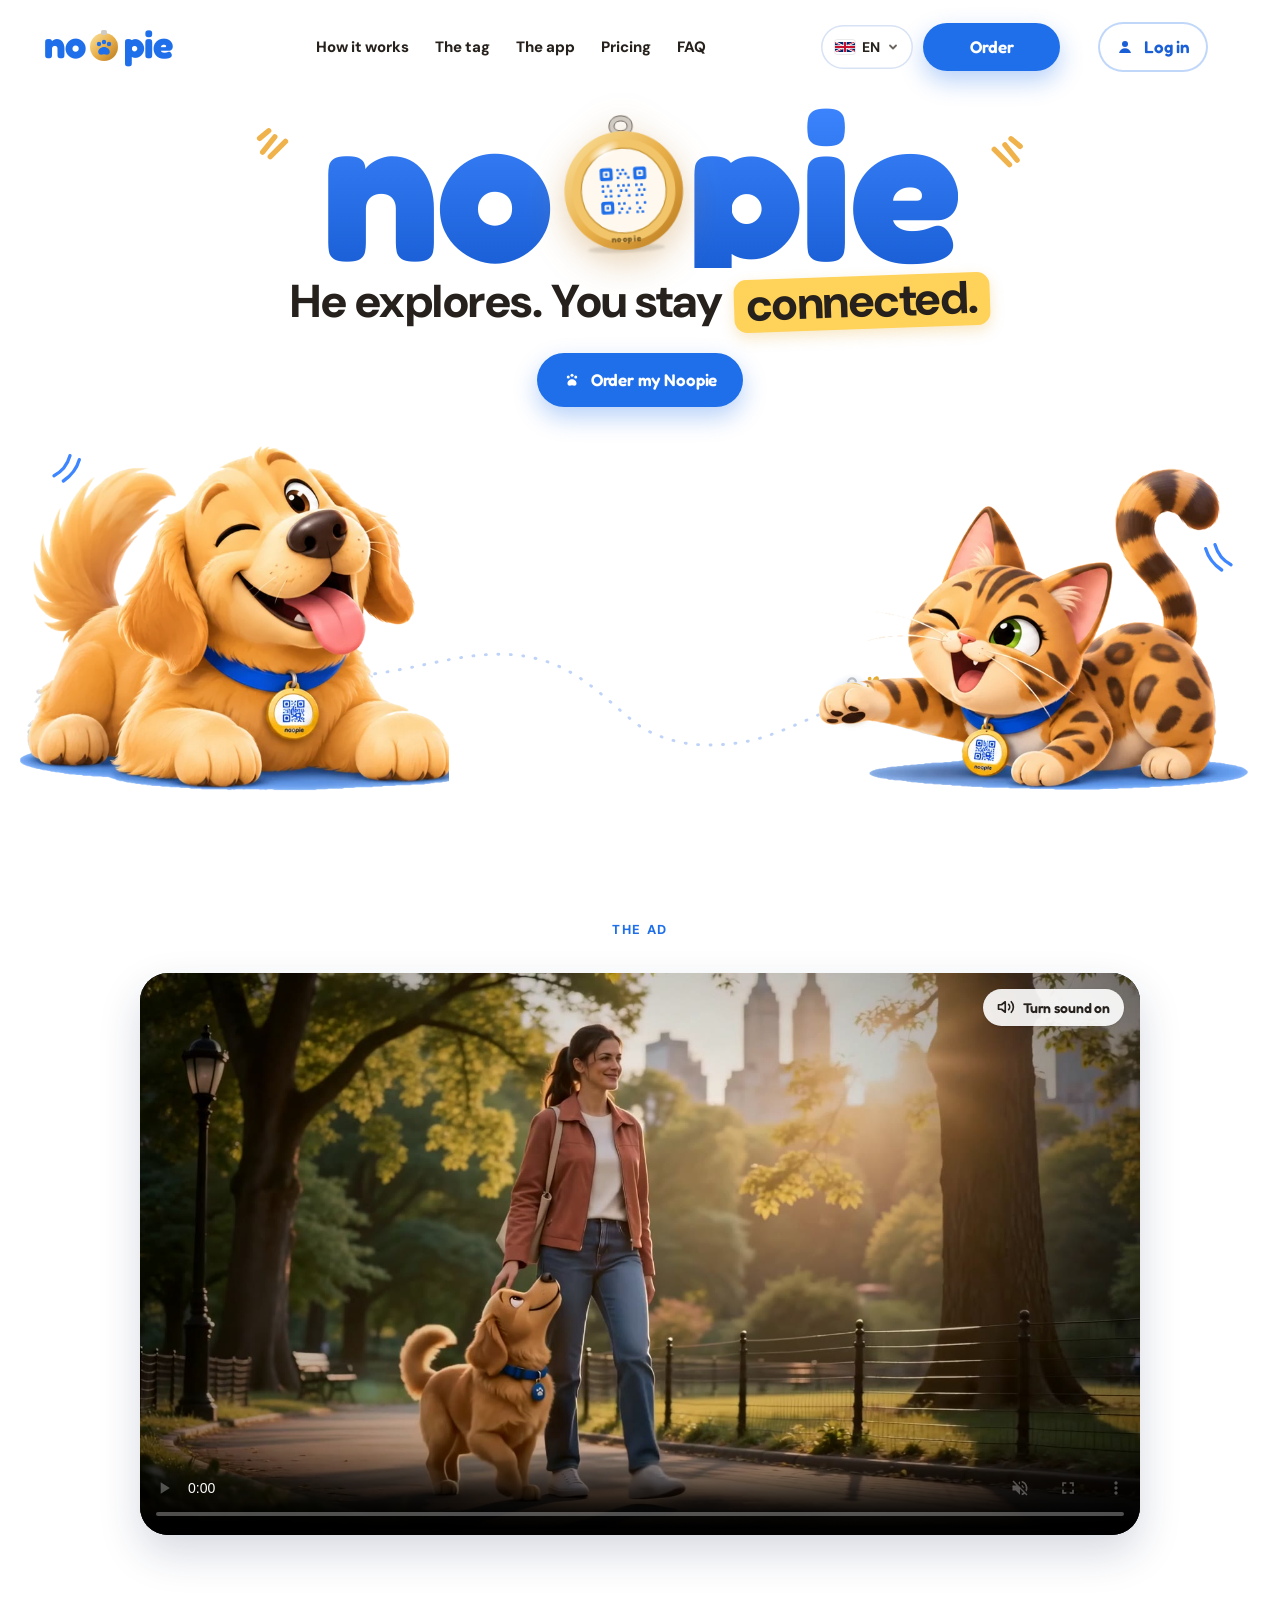
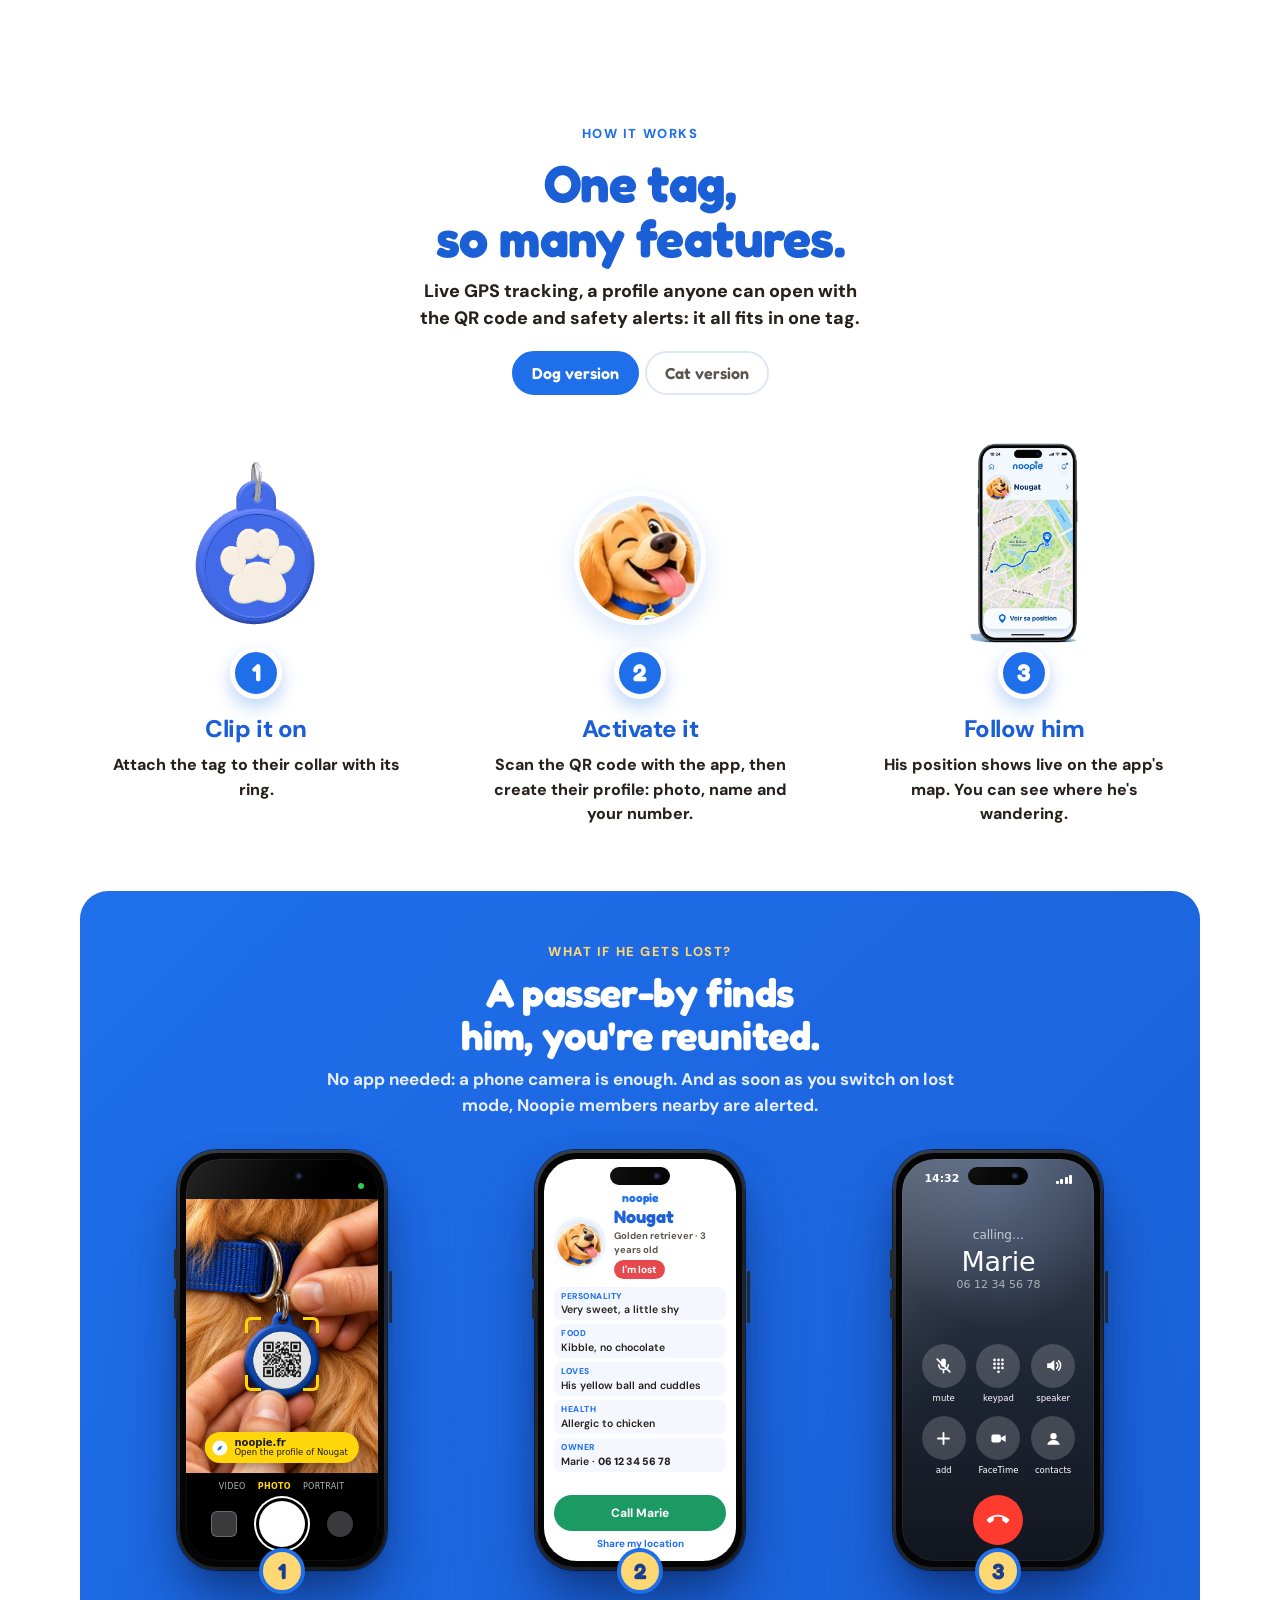
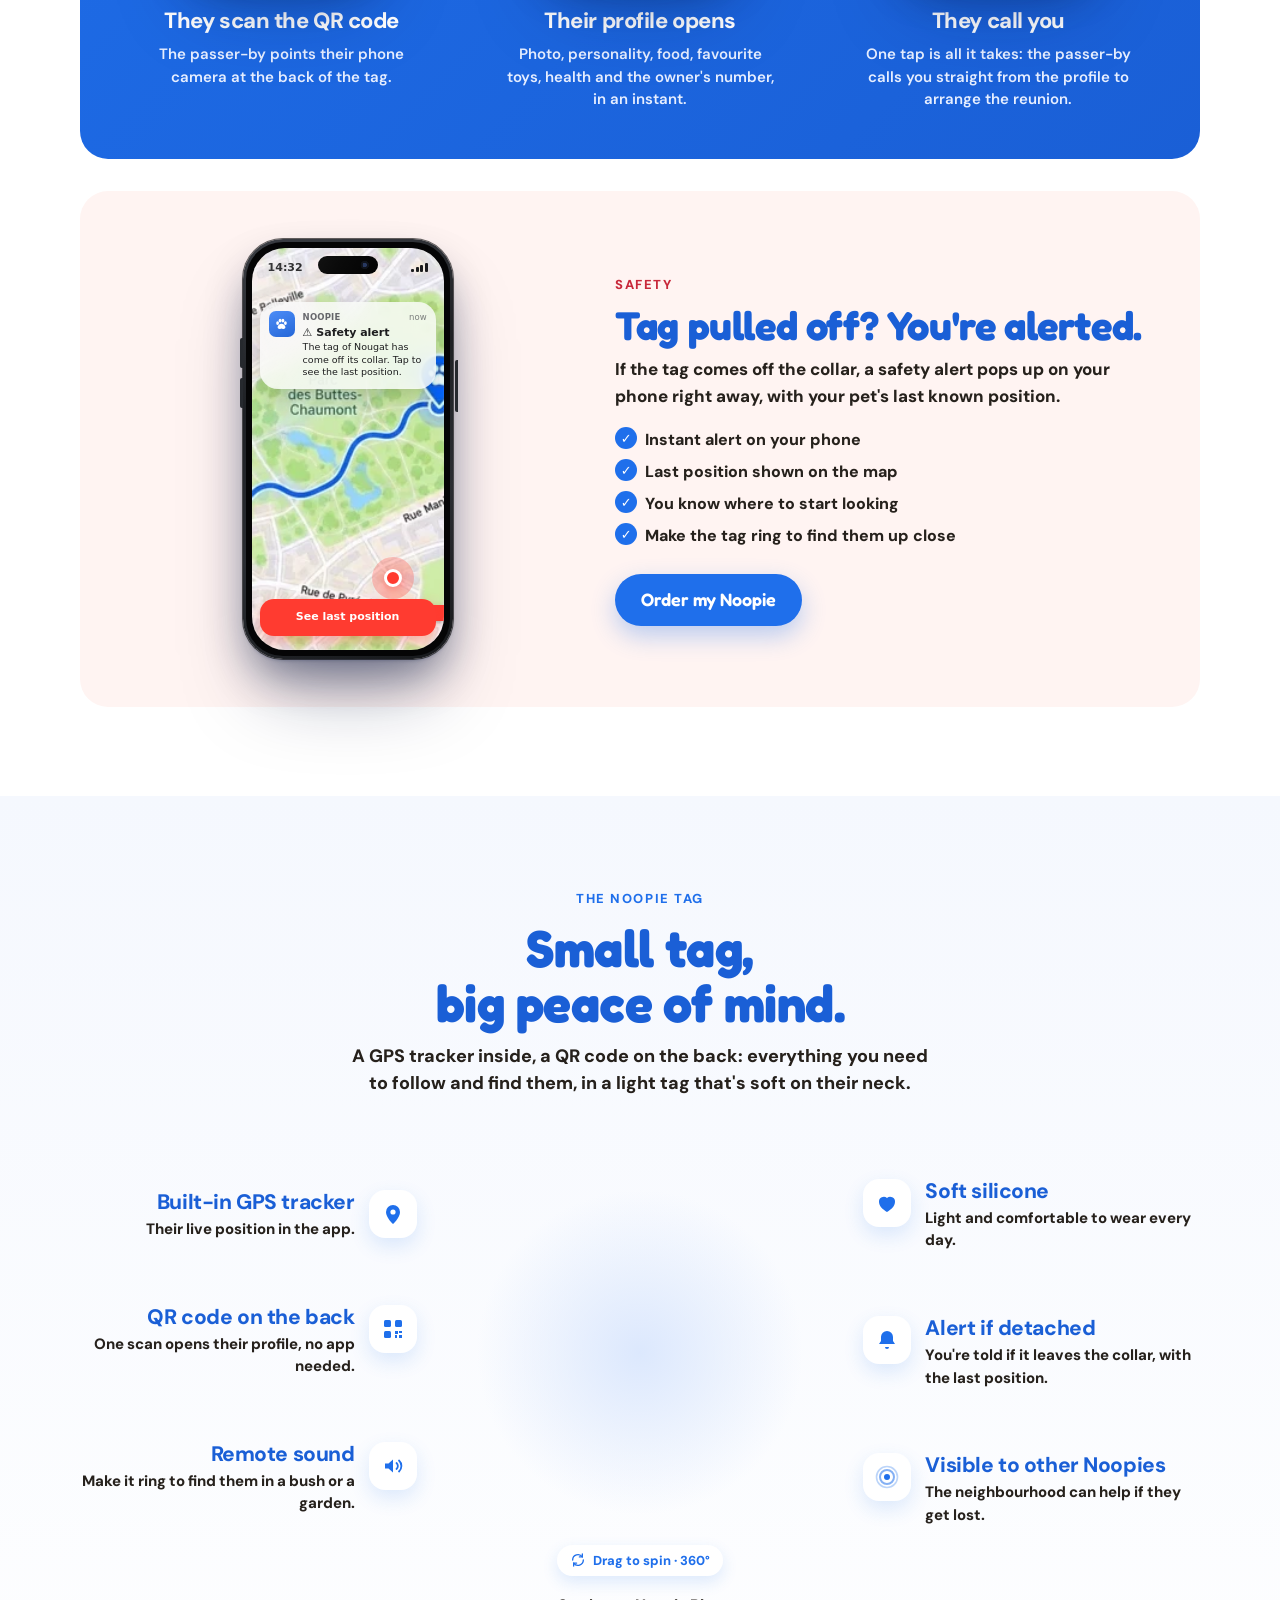
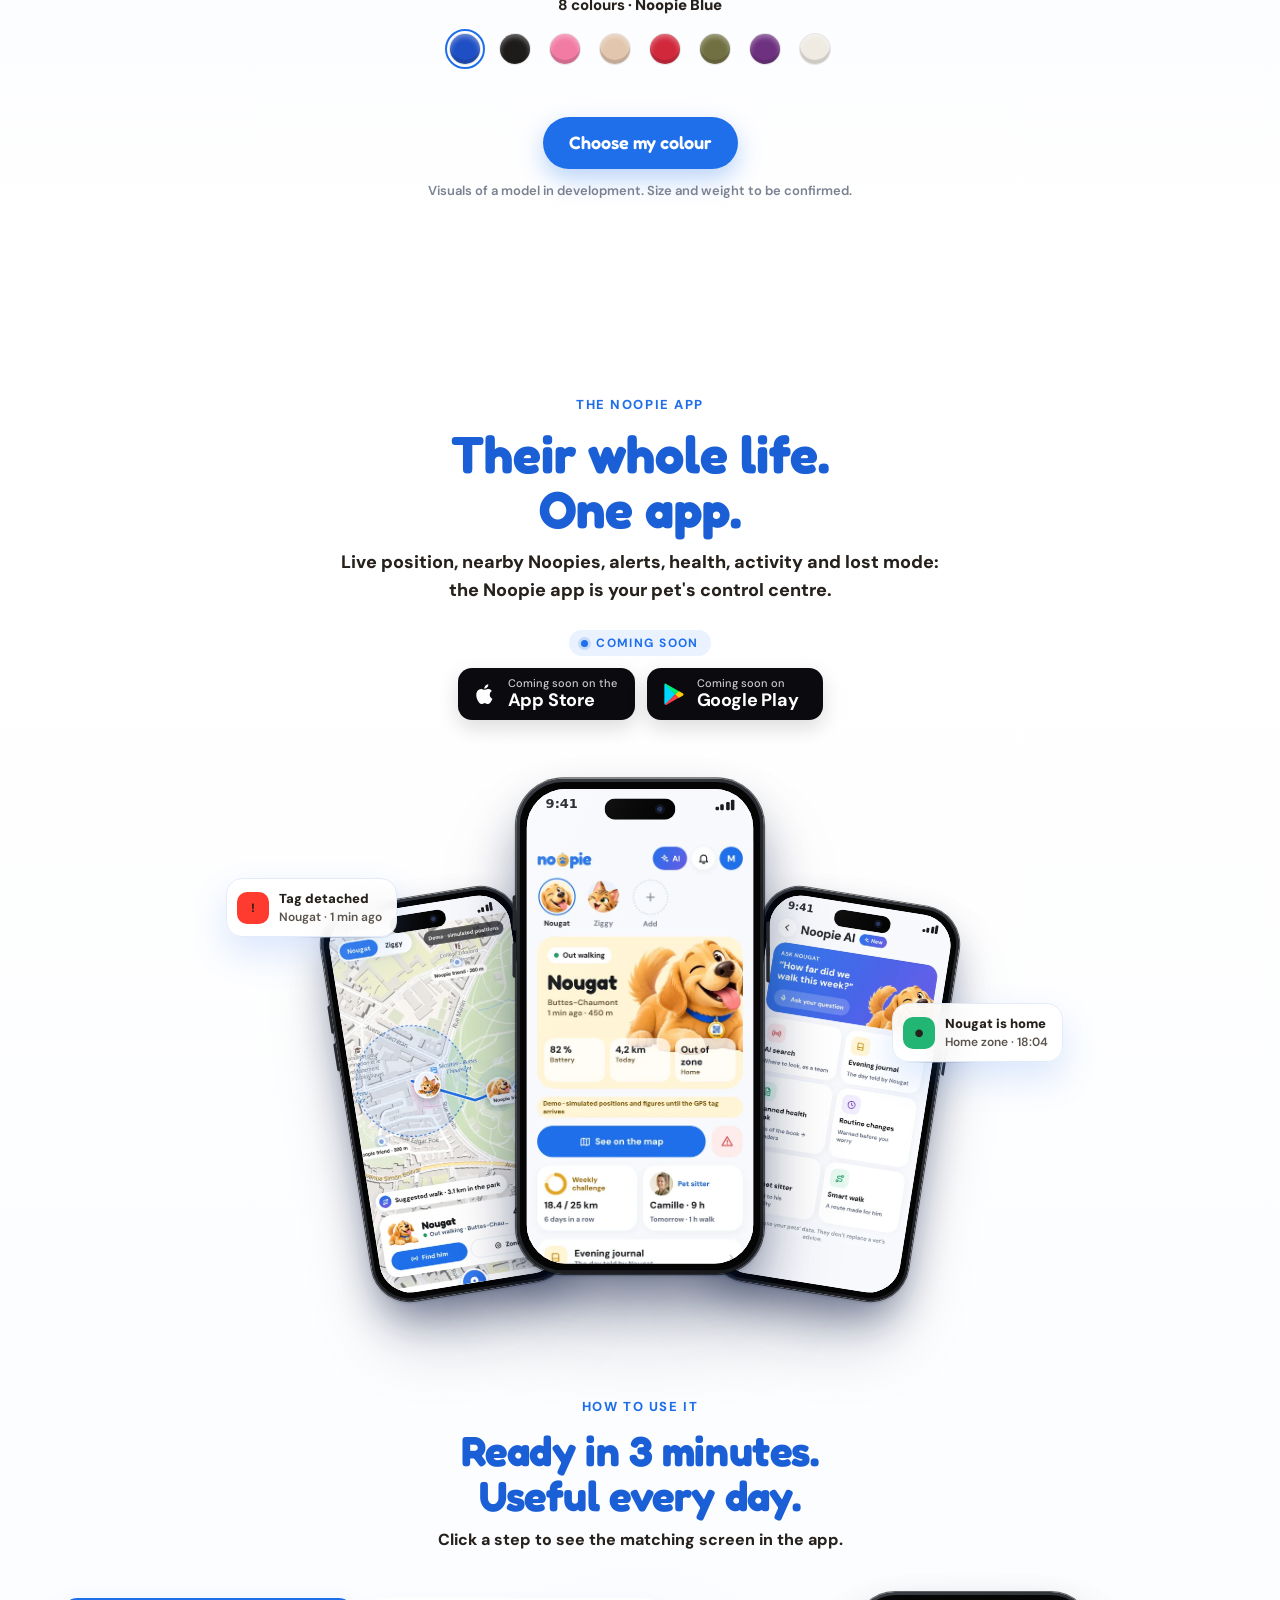
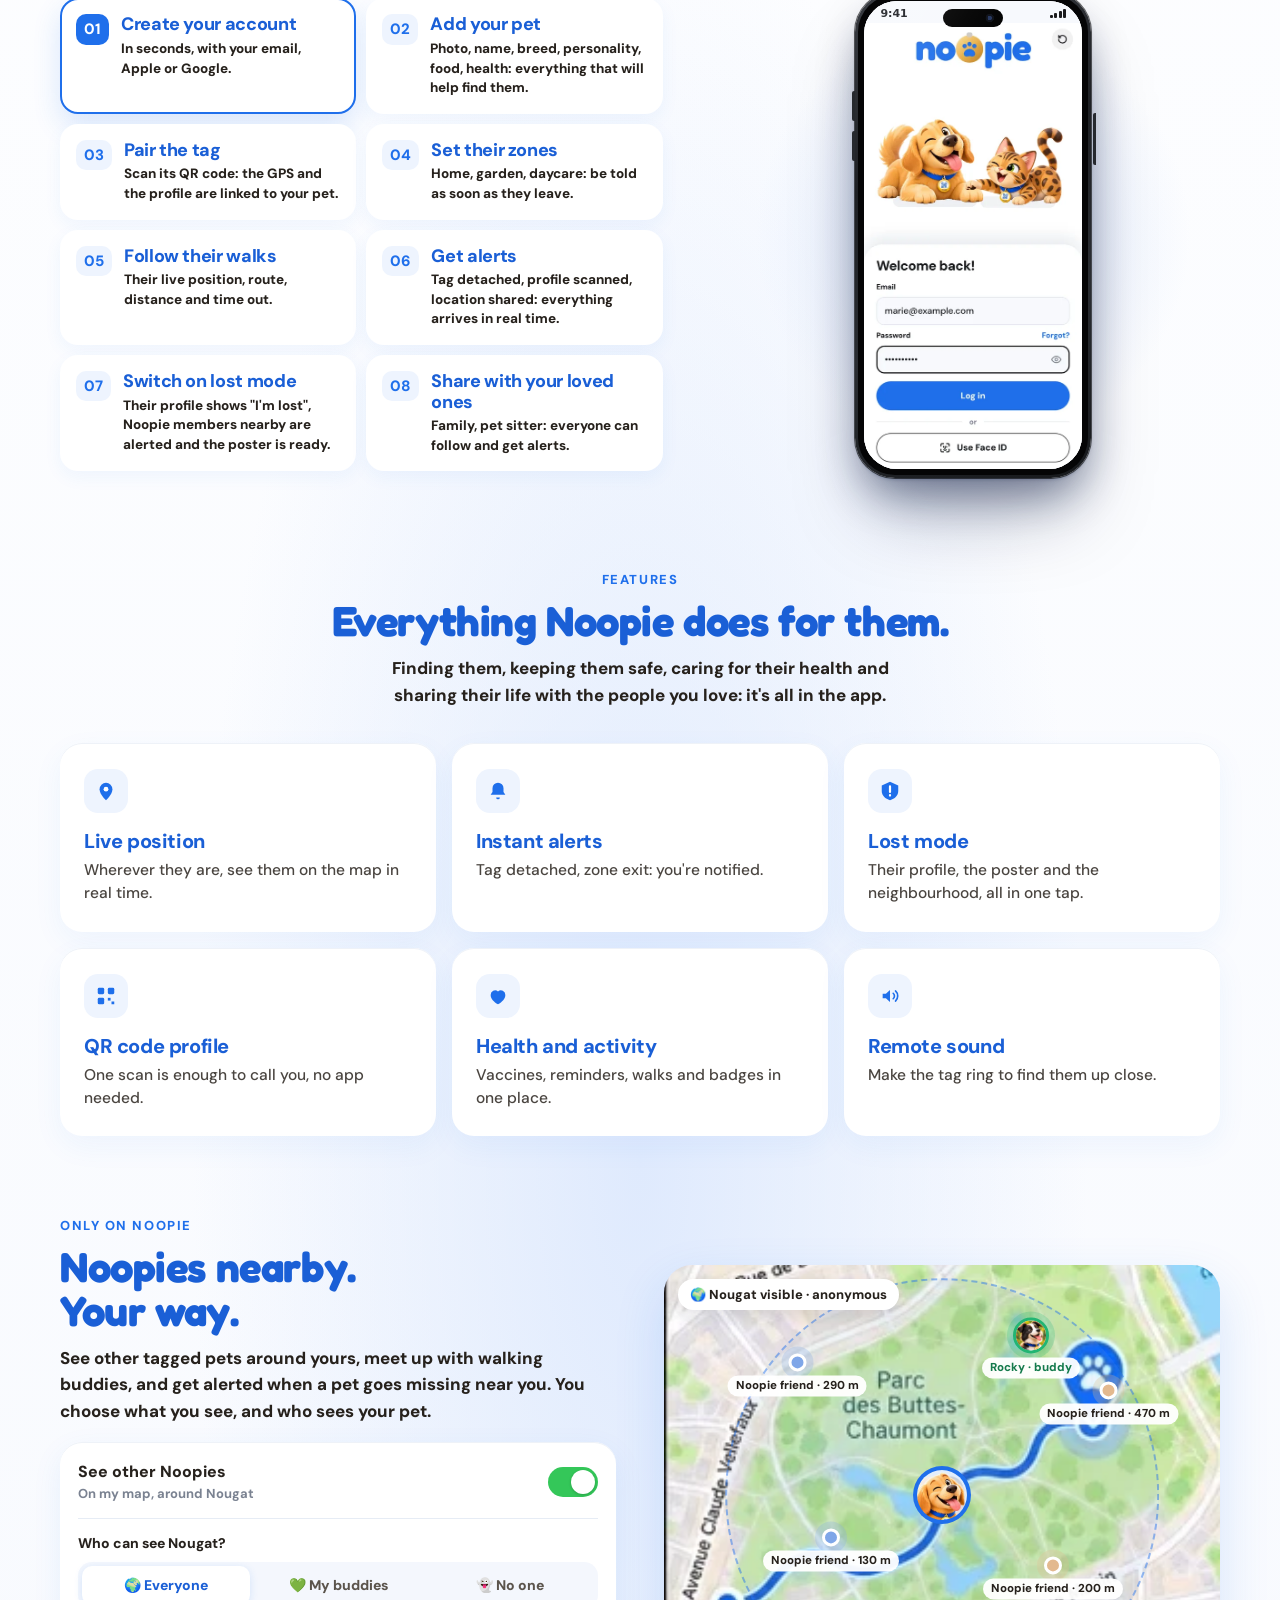
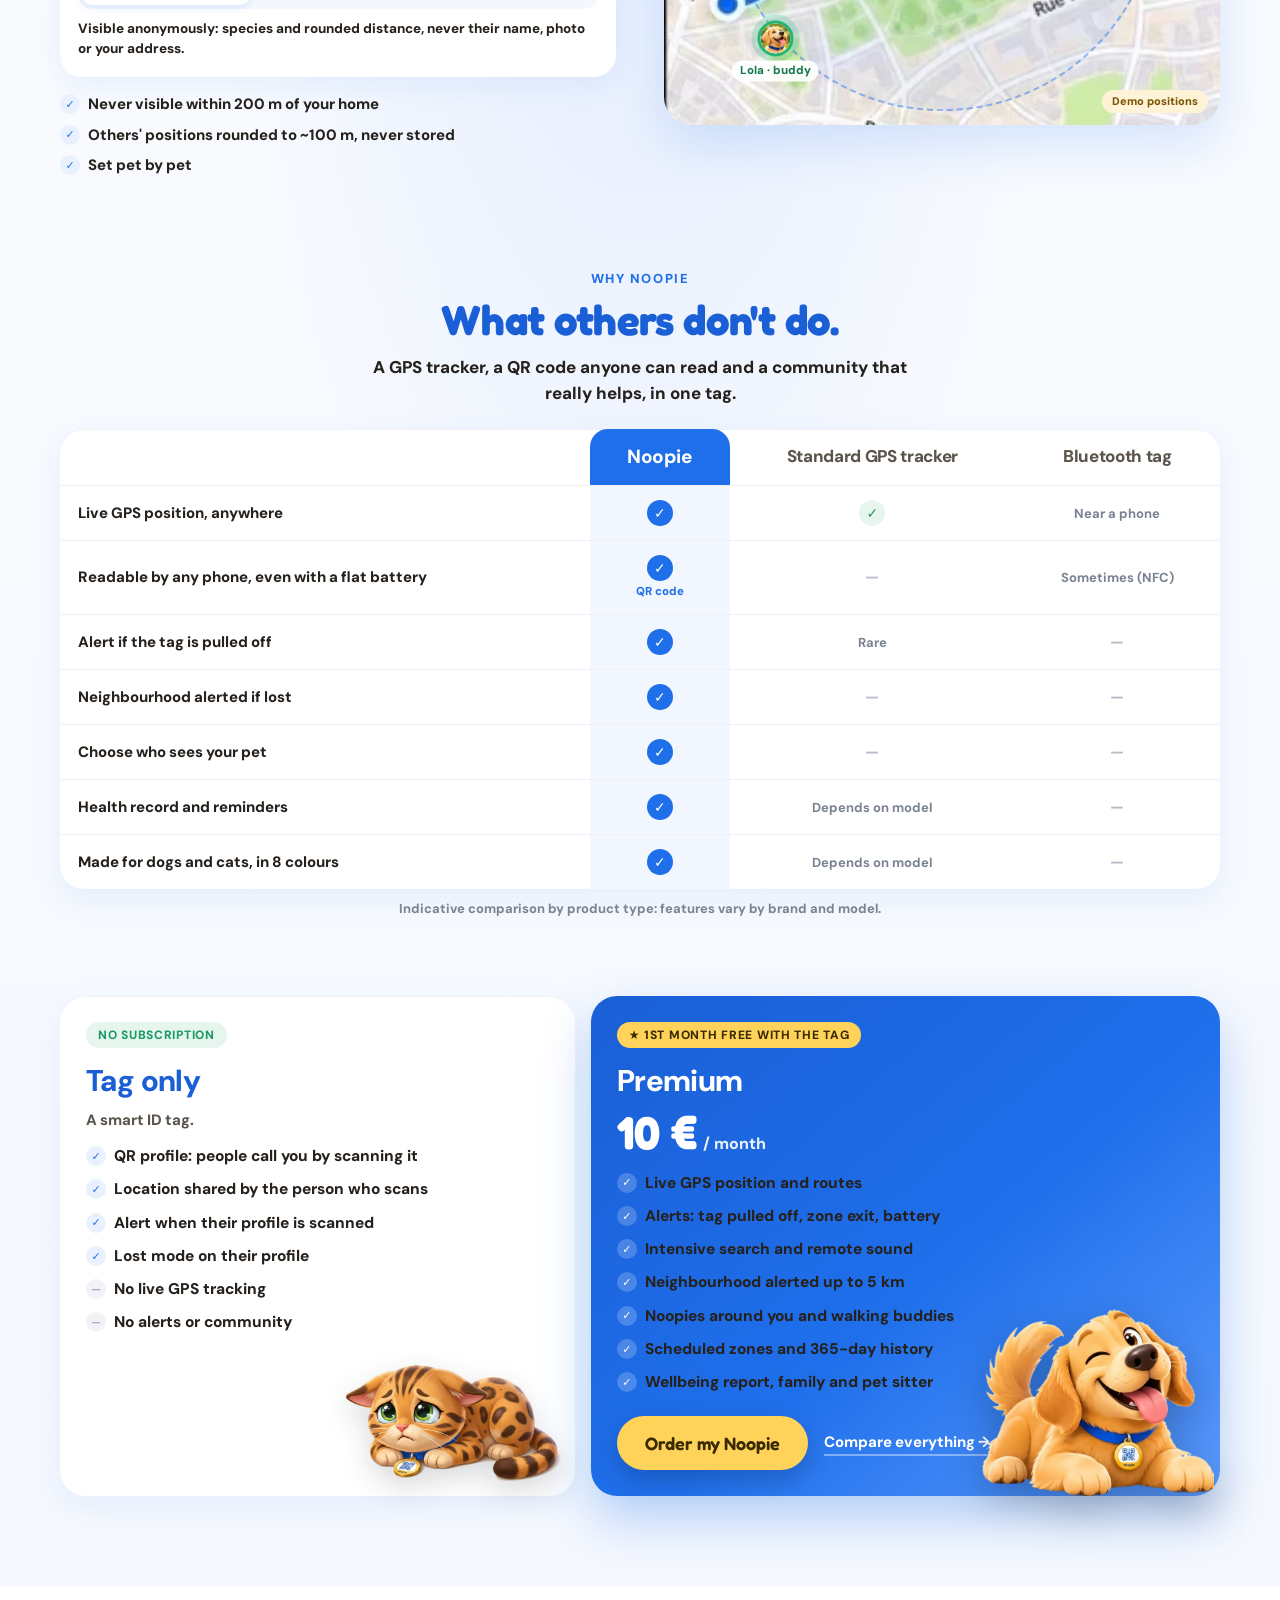
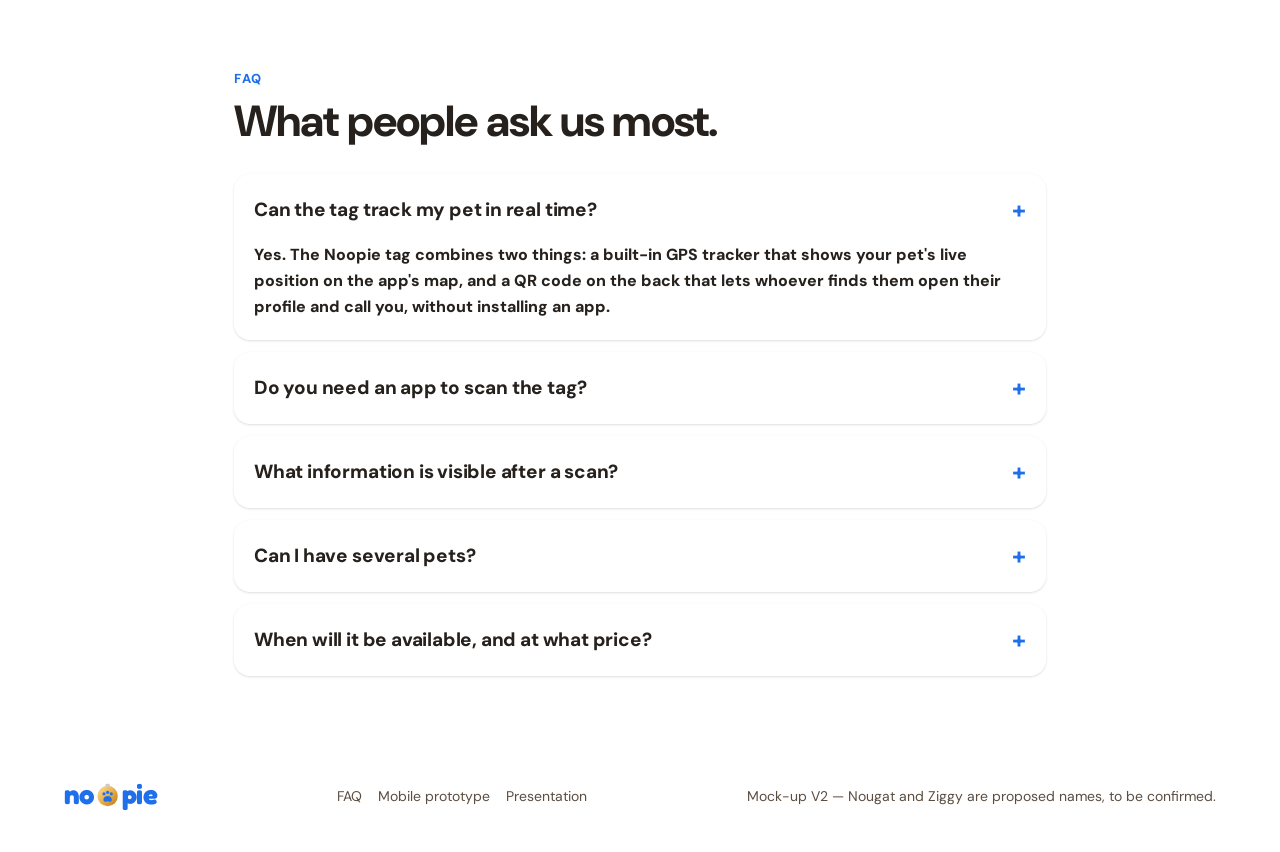
==== commit 31dc6e9a: "Aperçus de l'app dans la langue du site (FR, EN, ES, AR) Co-Authored-By: Claude Opus 5.5 <noreply@an" ====
--- a/index.html
+++ b/index.html
@@ -1,4 +1,4 @@
-<!DOCTYPE html><html lang="fr"><head><meta charSet="utf-8"/><meta name="viewport" content="width=device-width, initial-scale=1"/><link rel="preload" href="refs/hero-dog.webp" as="image"/><link rel="preload" as="image" href="refs/yarn.svg"/><link rel="preload" href="refs/hero-cat.webp" as="image"/><link rel="preload" as="image" href="avatars/dog-01-golden.jpg"/><link rel="preload" as="image" href="avatars/dog-02-labrador.jpg"/><link rel="preload" as="image" href="avatars/dog-03-berger-allemand.jpg"/><link rel="preload" as="image" href="avatars/dog-04-bouledogue.jpg"/><link rel="preload" as="image" href="avatars/dog-05-beagle.jpg"/><link rel="preload" as="image" href="avatars/dog-06-husky.jpg"/><link rel="preload" as="image" href="avatars/dog-07-shiba-inu.jpg"/><link rel="stylesheet" href="./_next/static/chunks/2xskfzx-vf1pj.css" data-precedence="next"/><link rel="stylesheet" href="./_next/static/chunks/2ddmrojwgxvfe.css" data-precedence="next"/><link rel="preload" as="script" fetchPriority="low" href="./_next/static/chunks/310vm2bl3xxpt.js"/><script src="./_next/static/chunks/3r801q3tr245x.js" async=""></script><script src="./_next/static/chunks/2iaf6ywsgf9d5.js" async=""></script><script src="./_next/static/chunks/3r-okv0vpv6lc.js" async=""></script><script src="./_next/static/chunks/40wec9cq5kuxs.js" async=""></script><script src="./_next/static/chunks/turbopack-0hvx9v9vijn-c.js" async=""></script><script src="./_next/static/chunks/1ua2kfq9s-me6.js" async=""></script><script src="./_next/static/chunks/1490ihnbi2crv.js" async=""></script><script src="./_next/static/chunks/3q2igzkbwng7i.js" async=""></script><script src="./_next/static/chunks/002gyy15ct9fa.js" async=""></script><script src="./_next/static/chunks/3q6qiab8-8cez.js" async=""></script><script src="./_next/static/chunks/0_zs9fktn8zne.js" async=""></script><script src="./_next/static/chunks/0wbvs5nyu2pt0.js" async=""></script><link rel="preload" href="https://fonts.googleapis.com/css2?family=Fredoka:wght@400;500;600;700&amp;family=DM+Sans:ital,wght@0,400;0,600;0,700;0,800;1,400&amp;display=swap" as="style"/><link rel="preload" href="refs/portrait-dog.jpg" as="image"/><link rel="preload" href="refs/portrait-cat.jpg" as="image"/><link rel="preload" as="image" href="avatars/dog-08-caniche.jpg"/><link rel="preload" as="image" href="avatars/dog-09-teckel.jpg"/><link rel="preload" as="image" href="avatars/dog-10-border-collie.jpg"/><link rel="preload" as="image" href="refs/biarritz-tile.jpg"/><meta name="theme-color" content="#1f6feb"/><title>Noopie — Le médaillon QR pour chiens et chats</title><meta name="description" content="Un scan, et on vous appelle. Le médaillon Noopie se fixe au collier : si votre animal se perd, la personne qui le retrouve scanne le QR code et vous joint tout de suite."/><link rel="icon" href="/favicon.ico?favicon.117ezoe8m31dk.ico" sizes="48x48" type="image/x-icon"/><link rel="preconnect" href="https://fonts.googleapis.com"/><link rel="preconnect" href="https://fonts.gstatic.com" crossorigin="anonymous"/><link href="https://fonts.googleapis.com/css2?family=Fredoka:wght@400;500;600;700&amp;family=DM+Sans:ital,wght@0,400;0,600;0,700;0,800;1,400&amp;display=swap" rel="stylesheet"/><script src="./_next/static/chunks/0cz1d0mv5g_q7.js" noModule=""></script><link rel="stylesheet" href="presentation-home.css?v=86"/><script src="refs/noopie-i18n.js?v=5"></script>
+<!DOCTYPE html><html lang="fr"><head><meta charSet="utf-8"/><meta name="viewport" content="width=device-width, initial-scale=1"/><link rel="preload" href="refs/hero-dog.webp" as="image"/><link rel="preload" as="image" href="refs/yarn.svg"/><link rel="preload" href="refs/hero-cat.webp" as="image"/><link rel="preload" as="image" href="avatars/dog-01-golden.jpg"/><link rel="preload" as="image" href="avatars/dog-02-labrador.jpg"/><link rel="preload" as="image" href="avatars/dog-03-berger-allemand.jpg"/><link rel="preload" as="image" href="avatars/dog-04-bouledogue.jpg"/><link rel="preload" as="image" href="avatars/dog-05-beagle.jpg"/><link rel="preload" as="image" href="avatars/dog-06-husky.jpg"/><link rel="preload" as="image" href="avatars/dog-07-shiba-inu.jpg"/><link rel="stylesheet" href="./_next/static/chunks/2xskfzx-vf1pj.css" data-precedence="next"/><link rel="stylesheet" href="./_next/static/chunks/2ddmrojwgxvfe.css" data-precedence="next"/><link rel="preload" as="script" fetchPriority="low" href="./_next/static/chunks/310vm2bl3xxpt.js"/><script src="./_next/static/chunks/3r801q3tr245x.js" async=""></script><script src="./_next/static/chunks/2iaf6ywsgf9d5.js" async=""></script><script src="./_next/static/chunks/3r-okv0vpv6lc.js" async=""></script><script src="./_next/static/chunks/40wec9cq5kuxs.js" async=""></script><script src="./_next/static/chunks/turbopack-0hvx9v9vijn-c.js" async=""></script><script src="./_next/static/chunks/1ua2kfq9s-me6.js" async=""></script><script src="./_next/static/chunks/1490ihnbi2crv.js" async=""></script><script src="./_next/static/chunks/3q2igzkbwng7i.js" async=""></script><script src="./_next/static/chunks/002gyy15ct9fa.js" async=""></script><script src="./_next/static/chunks/3q6qiab8-8cez.js" async=""></script><script src="./_next/static/chunks/0_zs9fktn8zne.js" async=""></script><script src="./_next/static/chunks/0wbvs5nyu2pt0.js" async=""></script><link rel="preload" href="https://fonts.googleapis.com/css2?family=Fredoka:wght@400;500;600;700&amp;family=DM+Sans:ital,wght@0,400;0,600;0,700;0,800;1,400&amp;display=swap" as="style"/><link rel="preload" href="refs/portrait-dog.jpg" as="image"/><link rel="preload" href="refs/portrait-cat.jpg" as="image"/><link rel="preload" as="image" href="avatars/dog-08-caniche.jpg"/><link rel="preload" as="image" href="avatars/dog-09-teckel.jpg"/><link rel="preload" as="image" href="avatars/dog-10-border-collie.jpg"/><link rel="preload" as="image" href="refs/biarritz-tile.jpg"/><meta name="theme-color" content="#1f6feb"/><title>Noopie — Le médaillon QR pour chiens et chats</title><meta name="description" content="Un scan, et on vous appelle. Le médaillon Noopie se fixe au collier : si votre animal se perd, la personne qui le retrouve scanne le QR code et vous joint tout de suite."/><link rel="icon" href="/favicon.ico?favicon.117ezoe8m31dk.ico" sizes="48x48" type="image/x-icon"/><link rel="preconnect" href="https://fonts.googleapis.com"/><link rel="preconnect" href="https://fonts.gstatic.com" crossorigin="anonymous"/><link href="https://fonts.googleapis.com/css2?family=Fredoka:wght@400;500;600;700&amp;family=DM+Sans:ital,wght@0,400;0,600;0,700;0,800;1,400&amp;display=swap" rel="stylesheet"/><script src="./_next/static/chunks/0cz1d0mv5g_q7.js" noModule=""></script><link rel="stylesheet" href="presentation-home.css?v=86"/><script src="refs/noopie-i18n.js?v=6"></script>
 </head><body class="min-h-screen bg-cream text-ink"><div hidden=""><!--$--><!--/$--></div><svg width="0" height="0" style="position:absolute" aria-hidden="true" focusable="false">
 <defs>
  <linearGradient id="g-fur" x1="0" y1="0" x2="0" y2="1"><stop offset="0" stop-color="#FBD98E"/><stop offset=".55" stop-color="#F0B24A"/><stop offset="1" stop-color="#C9842A"/></linearGradient>
@@ -106,4 +106,4 @@
   <g stroke="#fff" stroke-width="2.5" stroke-linecap="round" opacity=".9"><path d="M110 196 l-36 -8 M110 204 l-36 4"/><path d="M190 196 l36 -8 M190 204 l36 4"/></g>
   <ellipse cx="98" cy="186" rx="10" ry="6" fill="#F5A989" opacity=".45"/><ellipse cx="202" cy="186" rx="10" ry="6" fill="#F5A989" opacity=".45"/>
  </symbol>
-</defs></svg><main class="overflow-x-clip"><header class="relative z-40 mx-auto flex max-w-[1240px] items-center justify-between gap-3 px-4 pb-2 pt-4 md:px-6 md:pt-5"><a href="#top" class="inline-flex items-center" aria-label="Noopie, accueil"><svg viewBox="0 0 156 44" class="h-10 w-auto md:h-11" role="img" aria-label="Noopie"><text x="0" y="33" font-family="Fredoka, sans-serif" font-weight="700" font-size="38" fill="#1F6FEB" letter-spacing="-1">no</text><g transform="translate(60 22)"><circle r="14" fill="url(#g-gold)"></circle><g fill="#1F6FEB" transform="translate(0 1)"><circle cx="-5" cy="-4" r="2.2"></circle><circle cx="0" cy="-6" r="2.2"></circle><circle cx="5" cy="-4" r="2.2"></circle><path d="M0 -1c-3.2 0-5.8 2.4-5.8 5 0 1.6 1.3 2.8 2.9 2.8 1.1 0 1.9-.5 2.9-.5s1.8.5 2.9.5c1.6 0 2.9-1.2 2.9-2.8 0-2.6-2.6-5-5.8-5Z"></path></g><rect x="-3" y="-17" width="6" height="5" rx="2" fill="#CFCAC2"></rect></g><text x="80" y="33" font-family="Fredoka, sans-serif" font-weight="700" font-size="38" fill="#1F6FEB" letter-spacing="-1">pie</text></svg></a><nav class="hidden min-w-0 items-center gap-0.5 md:flex" aria-label="Navigation principale"><a href="#comment" class="whitespace-nowrap rounded-full px-2.5 py-2 text-[14px] font-bold no-underline xl:px-3 xl:text-[15px] text-ink hover:bg-sand">Comment ça marche ?</a><a href="#medaillon" class="whitespace-nowrap rounded-full px-2.5 py-2 text-[14px] font-bold no-underline xl:px-3 xl:text-[15px] text-ink hover:bg-sand">Le médaillon</a><a href="#app" class="whitespace-nowrap rounded-full px-2.5 py-2 text-[14px] font-bold no-underline xl:px-3 xl:text-[15px] text-ink hover:bg-sand">L’application</a><a href="#formules" class="whitespace-nowrap rounded-full px-2.5 py-2 text-[14px] font-bold no-underline xl:px-3 xl:text-[15px] text-ink hover:bg-sand">Tarifs</a><a href="#faq" class="whitespace-nowrap rounded-full px-2.5 py-2 text-[14px] font-bold no-underline xl:px-3 xl:text-[15px] text-ink hover:bg-sand">FAQ</a></nav><div class="flex items-center gap-2.5"><a href="./commander.html" class="np-hd-cta hidden sm:inline-flex">Commander</a><span class="hidden sm:block np-hd-login"><a href="./compte.html" class="inline-flex min-h-12 items-center justify-center gap-2.5 whitespace-nowrap rounded-full border-2 border-transparent px-6 py-3 font-display text-[17px] font-semibold no-underline bg-blue text-white shadow-[0_10px_24px_rgba(31,111,235,.32)] hover:bg-blue-2 " tabindex="0"><svg width="18" height="18" viewBox="0 0 24 24" fill="currentColor" aria-hidden="true"><circle cx="12" cy="8" r="4"></circle><path d="M4 20c1-4.2 4.4-6.5 8-6.5s7 2.3 8 6.5z"></path></svg>Se connecter</a></span><button type="button" class="inline-flex h-12 w-12 items-center justify-center rounded-full border-2 border-ink/20 bg-white md:hidden" aria-label="Ouvrir le menu" aria-expanded="false" aria-controls="menu-mobile" data-testid="burger"><svg width="22" height="22" viewBox="0 0 24 24" fill="none" stroke="currentColor" stroke-width="2.5" stroke-linecap="round" aria-hidden="true"><path d="M4 7h16M4 12h16M4 17h16"></path></svg></button></div></header><section id="top" class="relative overflow-hidden"><div aria-hidden="true" class="pointer-events-none absolute inset-x-0 bottom-0 h-[34%] md:h-[30%]"><svg viewBox="0 0 1440 300" preserveAspectRatio="none" class="h-full w-full"><path d="M0 110 C300 40 600 150 900 90 C1120 46 1300 60 1440 110 L1440 300 L0 300 Z" fill="#CFE0FB"></path><path d="M0 150 C300 80 600 190 900 130 C1120 86 1300 100 1440 150 L1440 300 L0 300 Z" fill="#B9D1F7" opacity=".8"></path></svg></div><div class="relative mx-auto max-w-[1240px] px-4 pb-6 pt-2 md:px-6 md:pt-4"><div class="hidden md:block"><div class="text-center"><h1 class="font-display relative inline-flex select-none items-center justify-center whitespace-nowrap font-bold leading-[0.82] tracking-[-0.05em] text-[min(16.5vw,208px)]" aria-label="noopie" data-testid="big-name"><span aria-hidden="true" class="inline-block bg-gradient-to-b from-blue-3 to-[#1A5FD6] bg-clip-text text-transparent" style="opacity:0;transform:translateY(40px) rotate(-4deg)">n</span><span aria-hidden="true" class="inline-block bg-gradient-to-b from-blue-3 to-[#1A5FD6] bg-clip-text text-transparent" style="opacity:0;transform:translateY(40px) rotate(4deg)">o</span><span aria-hidden="true" class="relative mx-[0.02em] inline-block w-[0.62em]" style="opacity:0;transform:translateY(40px) rotate(-4deg)"><svg viewBox="0 0 200 220" class="block w-full drop-shadow-[0_12px_18px_rgba(185,121,30,.35)]" style="transform-origin:50% 8%"><use href="#np-med"></use></svg></span><span aria-hidden="true" class="inline-block bg-gradient-to-b from-blue-3 to-[#1A5FD6] bg-clip-text text-transparent" style="opacity:0;transform:translateY(40px) rotate(4deg)">p</span><span aria-hidden="true" class="inline-block bg-gradient-to-b from-blue-3 to-[#1A5FD6] bg-clip-text text-transparent" style="opacity:0;transform:translateY(40px) rotate(-4deg)">i</span><span aria-hidden="true" class="inline-block bg-gradient-to-b from-blue-3 to-[#1A5FD6] bg-clip-text text-transparent" style="opacity:0;transform:translateY(40px) rotate(4deg)">e</span><svg aria-hidden="true" viewBox="0 0 60 60" class="absolute -left-[0.32em] top-[0.08em] w-[0.22em] text-gold"><path d="M10 50 L26 30 M20 56 L40 36 M6 32 L18 22" stroke="currentColor" stroke-width="7" stroke-linecap="round"></path></svg><svg aria-hidden="true" viewBox="0 0 60 60" class="absolute -right-[0.32em] top-[0.12em] w-[0.22em] text-gold"><path d="M50 50 L34 30 M40 56 L20 36 M54 32 L42 22" stroke="currentColor" stroke-width="7" stroke-linecap="round"></path></svg></h1></div><div class="mt-2 text-center" style="opacity:0;transform:translateY(14px)"><p class="font-display text-[clamp(30px,3.6vw,52px)] font-semibold leading-[1.1] text-blue-2" data-testid="tagline">Il explore. Vous gardez <span class="np-hl">le lien.</span></p><p class="mx-auto mt-3 max-w-[760px] text-[18px] leading-relaxed text-ink-2">Il a ses aventures, vous avez la carte.<br class="hidden lg:block"/>Et si un jour il prend un mauvais chemin, un scan suffit pour vous réunir.</p><p class="mx-auto mt-2 max-w-[640px] text-[13px] font-bold text-ink-2/80" data-testid="tracking-note">Suivi sur carte présenté en démonstration — disponibilité et couverture à confirmer.</p></div><div class="relative z-10 mt-6 flex justify-center gap-3" style="opacity:0;transform:translateY(14px)"><a href="./commander.html" class="inline-flex min-h-12 items-center justify-center gap-2.5 whitespace-nowrap rounded-full border-2 border-transparent px-6 py-3 font-display text-[17px] font-semibold no-underline bg-blue text-white shadow-[0_10px_24px_rgba(31,111,235,.32)] hover:bg-blue-2 " tabindex="0"><svg width="18" height="18" viewBox="0 0 24 24" fill="currentColor" aria-hidden="true"><circle cx="7" cy="8" r="2"></circle><circle cx="12" cy="5.5" r="2"></circle><circle cx="17" cy="8" r="2"></circle><path d="M12 11c-3 0-6 2.5-6 5.5 0 1.8 1.4 3 3 3 1.2 0 2-.6 3-.6s1.8.6 3 .6c1.6 0 3-1.2 3-3 0-3-3-5.5-6-5.5Z"></path></svg>Commander mon Noopie</a></div><div class="relative mt-[-40px] h-[380px] lg:h-[430px]"><div class="absolute bottom-0 left-[-2%] w-[36%] max-w-[620px]" style="opacity:0;transform:translateY(50px) scale(0.9)"><div><img src="refs/hero-dog.webp" alt="Nougat, le golden retriever Noopie, couché et tout sourire, langue sortie" class="w-full" width="653" height="523"/></div><svg aria-hidden="true" viewBox="0 0 60 60" class="absolute -top-2 left-[6%] w-10 text-blue-3"><path d="M12 46 C24 40 32 30 36 16 M26 54 C38 46 46 36 50 22" stroke="currentColor" stroke-width="5" stroke-linecap="round" fill="none"></path></svg></div><div class="absolute bottom-[4%] left-1/2 w-[9%] max-w-[150px] -translate-x-1/2" style="opacity:0;transform:translateY(50px) scale(0.9)"><div><img src="refs/yarn.svg" alt="" class="w-full" width="240" height="190"/></div><svg aria-hidden="true" viewBox="0 0 60 60" class="absolute -left-6 -top-6 w-9 rotate-[-30deg] text-gold"><path d="M12 46 C24 40 32 30 36 16 M26 54 C38 46 46 36 50 22" stroke="currentColor" stroke-width="5" stroke-linecap="round" fill="none"></path></svg></div><div class="absolute bottom-0 right-[-1%] w-[36%] max-w-[640px]" style="opacity:0;transform:translateY(50px) scale(0.9)"><div><img src="refs/hero-cat.webp" alt="Ziggy, le chat du Bengal Noopie, joueur, une patte tendue" class="w-full" width="647" height="484"/></div><svg aria-hidden="true" viewBox="0 0 60 60" class="absolute right-[2%] top-[18%] w-10 scale-x-[-1] text-blue-3"><path d="M12 46 C24 40 32 30 36 16 M26 54 C38 46 46 36 50 22" stroke="currentColor" stroke-width="5" stroke-linecap="round" fill="none"></path></svg></div></div></div><div class="md:hidden"><div class="text-center"><h1 class="font-display relative inline-flex select-none items-center justify-center whitespace-nowrap font-bold leading-[0.82] tracking-[-0.05em] mt-2 text-[22vw]" aria-label="noopie" data-testid="big-name"><span aria-hidden="true" class="inline-block bg-gradient-to-b from-blue-3 to-[#1A5FD6] bg-clip-text text-transparent" style="opacity:0;transform:translateY(40px) rotate(-4deg)">n</span><span aria-hidden="true" class="inline-block bg-gradient-to-b from-blue-3 to-[#1A5FD6] bg-clip-text text-transparent" style="opacity:0;transform:translateY(40px) rotate(4deg)">o</span><span aria-hidden="true" class="relative mx-[0.02em] inline-block w-[0.62em]" style="opacity:0;transform:translateY(40px) rotate(-4deg)"><svg viewBox="0 0 200 220" class="block w-full drop-shadow-[0_12px_18px_rgba(185,121,30,.35)]" style="transform-origin:50% 8%"><use href="#np-med"></use></svg></span><span aria-hidden="true" class="inline-block bg-gradient-to-b from-blue-3 to-[#1A5FD6] bg-clip-text text-transparent" style="opacity:0;transform:translateY(40px) rotate(4deg)">p</span><span aria-hidden="true" class="inline-block bg-gradient-to-b from-blue-3 to-[#1A5FD6] bg-clip-text text-transparent" style="opacity:0;transform:translateY(40px) rotate(-4deg)">i</span><span aria-hidden="true" class="inline-block bg-gradient-to-b from-blue-3 to-[#1A5FD6] bg-clip-text text-transparent" style="opacity:0;transform:translateY(40px) rotate(4deg)">e</span><svg aria-hidden="true" viewBox="0 0 60 60" class="absolute -left-[0.32em] top-[0.08em] w-[0.22em] text-gold"><path d="M10 50 L26 30 M20 56 L40 36 M6 32 L18 22" stroke="currentColor" stroke-width="7" stroke-linecap="round"></path></svg><svg aria-hidden="true" viewBox="0 0 60 60" class="absolute -right-[0.32em] top-[0.12em] w-[0.22em] text-gold"><path d="M50 50 L34 30 M40 56 L20 36 M54 32 L42 22" stroke="currentColor" stroke-width="7" stroke-linecap="round"></path></svg></h1></div><p class="mt-3 text-center font-display text-[30px] font-semibold leading-[1.1] text-blue-2" data-testid="tagline">Il explore.<br/>Vous gardez <span class="np-hl">le lien.</span></p><p class="mt-2 text-center text-[16px] leading-relaxed text-ink-2">Il a ses aventures, vous avez la carte. Et si un jour il prend un mauvais chemin, un scan suffit pour vous réunir.</p><p class="mt-2 text-center text-[12px] font-bold leading-snug text-ink-2/80" data-testid="tracking-note">Suivi sur carte présenté en démonstration — disponibilité et couverture à confirmer.</p><div class="relative z-10 mt-4 flex flex-col gap-2.5"><a href="./commander.html" class="inline-flex min-h-12 items-center justify-center gap-2.5 whitespace-nowrap rounded-full border-2 border-transparent px-6 py-3 font-display text-[17px] font-semibold no-underline bg-blue text-white shadow-[0_10px_24px_rgba(31,111,235,.32)] hover:bg-blue-2 min-h-14 w-full text-[18px]" tabindex="0">Commander mon Noopie</a></div><div class="relative mt-2 grid grid-cols-2 items-end gap-1"><div style="opacity:0;transform:translateY(50px) scale(0.9)"><img src="refs/hero-dog.webp" alt="Nougat, le golden retriever Noopie" class="w-full" width="653" height="523"/></div><div style="opacity:0;transform:translateY(50px) scale(0.9)"><img src="refs/hero-cat.webp" alt="Ziggy, le chat du Bengal Noopie" class="w-full" width="647" height="484"/></div></div></div></div></section><section id="video" class="mx-auto max-w-[1200px] px-4 py-16 md:px-6 md:py-20"><div style="opacity:0;transform:translateY(22px)"><div class="mx-auto mb-8 text-center md:mb-10"><span class="text-[13px] font-extrabold uppercase tracking-[0.12em] text-blue">La publicité</span></div><div class="relative mx-auto aspect-video w-full max-w-[1000px] overflow-hidden rounded-[28px] bg-[#0f1522] shadow-soft" data-testid="brand-video"><video class="h-full w-full object-contain" controls="" autoPlay="" muted="" loop="" playsInline="" preload="auto" poster="video/noopie-film-v15-poster.jpg" aria-label="Publicité Noopie, 53 secondes"><source src="video/noopie-film-v15.mp4" type="video/mp4"/>Votre navigateur ne peut pas lire cette vidéo.</video><button type="button" aria-label="Activer le son de la publicité" data-testid="film-sound" class="absolute right-4 top-4 inline-flex items-center gap-2 rounded-full bg-white/90 px-3.5 py-2 font-display text-[14px] font-semibold text-ink shadow hover:bg-white"><svg width="18" height="18" viewBox="0 0 24 24" fill="none" stroke="currentColor" stroke-width="2.2" stroke-linecap="round" stroke-linejoin="round" aria-hidden="true"><path d="M11 5 6 9H2v6h4l5 4V5Z"></path><path d="M15.5 8.5a5 5 0 0 1 0 7"></path><path d="M19 5a10 10 0 0 1 0 14"></path></svg>Activer le son</button></div></div></section><section id="comment" class="np-how" aria-labelledby="np-steps-heading"><div class="np-how-inner"><img class="np-med-boot" src="data:," alt="" aria-hidden="true" onerror="window.__npmm||(window.__npmm=1,document.head.appendChild(Object.assign(document.createElement('script'),{src:'./refs/noopie-minimap.js?v=3'})))"><input type="radio" name="np-pet" id="np-pet-dog" class="np-pet-input" checked><input type="radio" name="np-pet" id="np-pet-cat" class="np-pet-input"><div class="np-how-head"><span class="np-how-kicker">Comment ça marche ?</span><h2 id="np-steps-heading">Un médaillon,<br>tellement de fonctions.</h2><p>Suivi GPS en direct, fiche accessible par QR code et alerte de sécurité : tout tient dans un seul médaillon.</p><div class="np-pet-toggle" role="group" aria-label="Version chien ou chat"><label for="np-pet-dog" class="np-pet-btn np-pet-btn--dog">Version chien</label><label for="np-pet-cat" class="np-pet-btn np-pet-btn--cat">Version chat</label></div></div><ol class="np-how-steps"><li class="np-how-step"><div class="np-how-media np-how-media--tag" data-np3d-auto><img class="np-3d-boot" src="data:," alt="" aria-hidden="true" onerror="window.__np3dAuto||(window.__np3dAuto=1,document.head.appendChild(Object.assign(document.createElement('script'),{type:'module',src:'./refs/medallion3d-order.js?v=2'})))"><img class="np-dog" src="refs/noopie-medaillon-seul.webp?v=2" width="360" height="610" alt="Le médaillon Noopie bleu avec sa patte en relief." loading="lazy" decoding="async"><img class="np-cat" src="refs/noopie-medaillon-seul-nude.webp" width="360" height="610" alt="Le médaillon Noopie nude avec sa patte blanche en relief." loading="lazy" decoding="async"></div><span class="np-how-num">1</span><h3>Accrochez-le</h3><p>Fixez le médaillon à son collier grâce à son anneau.</p></li><li class="np-how-step"><div class="np-how-media np-how-media--profile"><img class="np-dog" src="refs/portrait-dog.jpg" width="120" height="122" alt="Fiche de Nougat dans l’application Noopie." loading="lazy" decoding="async"><img class="np-cat" src="refs/portrait-cat.jpg" width="120" height="122" alt="Fiche de Ziggy dans l’application Noopie." loading="lazy" decoding="async"></div><span class="np-how-num">2</span><h3>Activez-le</h3><p>Scannez le QR code avec l’application, puis créez sa fiche : photo, nom et votre numéro.</p></li><li class="np-how-step"><div class="np-how-media np-how-media--app"><div class="np-shot np-dog"><img src="refs/step-app-phone.webp?v=2" width="359" height="665" alt="L’application Noopie affiche la position de Nougat sur la carte." loading="lazy" decoding="async"><div class="np-shot-map"><div class="np-mm" data-minimap='{&quot;pet&quot;:&quot;dog&quot;,&quot;route&quot;:true,&quot;zoom&quot;:15.3}' aria-hidden="true"></div><span class="np-shot-btn">📍 Voir sa position</span></div></div><div class="np-shot np-cat"><img src="refs/step-app-phone-cat.webp" width="359" height="665" alt="L’application Noopie affiche la position de Ziggy sur la carte." loading="lazy" decoding="async"><div class="np-shot-map"><div class="np-mm" data-minimap='{&quot;pet&quot;:&quot;cat&quot;,&quot;route&quot;:false,&quot;zoom&quot;:15.3}' aria-hidden="true"></div><span class="np-shot-btn">📍 Voir sa position</span></div></div></div><span class="np-how-num">3</span><h3>Suivez-le</h3><p>Sa position s’affiche en direct sur la carte de l’application. Vous voyez où il se promène.</p></li></ol><div class="np-lost"><div class="np-lost-head"><span class="np-how-kicker np-how-kicker--light">Et s’il s’égare ?</span><h3>Un passant le retrouve, vous êtes réunis.</h3><p>Pas besoin d’application : un simple appareil photo suffit. Et dès que vous activez le mode perdu, les membres Noopie du quartier sont prévenus.</p></div><ol class="np-lost-steps"><li class="np-lost-step"><div class="np-lost-visual"><div class="np-phone np-phone--fiche np-cam" aria-hidden="true"><div class="np-phone-screen np-cam-screen"><img class="np-cam-view np-dog" src="refs/noopie-scan-collar.webp" width="547" height="820" alt=""><img class="np-cam-view np-cat" src="refs/noopie-scan-bengal-nude.webp" width="547" height="820" alt=""><span class="np-cam-top"><i></i></span><span class="np-cam-qr"><i></i><i></i><i></i><i></i></span><span class="np-cam-link"><svg viewBox="0 0 24 24" aria-hidden="true"><circle cx="12" cy="12" r="10" fill="#fff"/><path d="M15.5 8.5l-2 5-5 2 2-5z" fill="#1F6FEB"/></svg><span><b>noopie.fr</b>Ouvrir la fiche de <span class="np-dog">Nougat</span><span class="np-cat">Ziggy</span></span></span><div class="np-cam-bottom"><span class="np-cam-modes"><span>VIDÉO</span><b>PHOTO</b><span>PORTRAIT</span></span><span class="np-cam-ctrl"><i class="np-cam-thumb"></i><i class="np-cam-shutter"></i><i class="np-cam-flip"></i></span></div></div></div></div><span class="np-lost-num">1</span><h4>Il scanne le QR code</h4><p>Le passant vise le dos du médaillon avec l’appareil photo de son téléphone.</p></li><li class="np-lost-step"><div class="np-lost-visual"><div class="np-phone np-phone--fiche np-dog" aria-hidden="true"><div class="np-phone-screen np-fiche"><div class="np-fiche-top">noopie</div><div class="np-fiche-id"><img src="refs/portrait-dog.jpg" width="120" height="122" alt=""><div><b class="np-fiche-name">Nougat</b><span class="np-fiche-breed">Golden retriever · 3 ans</span><span class="np-fiche-lost">Je suis perdu</span></div></div><dl class="np-fiche-rows"><div><dt>Caractère</dt><dd>Très gentil, un peu peureux</dd></div><div><dt>Nourriture</dt><dd>Croquettes, pas de chocolat</dd></div><div><dt>Il adore</dt><dd>Sa balle jaune et les câlins</dd></div><div><dt>Santé</dt><dd>Allergique au poulet</dd></div><div><dt>Propriétaire</dt><dd>Marie · <b>06 12 34 56 78</b></dd></div></dl><span class="np-fiche-call">Appeler Marie</span><span class="np-fiche-share">Partager ma position</span></div></div><div class="np-phone np-phone--fiche np-cat np-theme-cat" aria-hidden="true"><div class="np-phone-screen np-fiche"><div class="np-fiche-top">noopie</div><div class="np-fiche-id"><img src="refs/portrait-cat.jpg" width="120" height="122" alt=""><div><b class="np-fiche-name">Ziggy</b><span class="np-fiche-breed">Chat du Bengal · 2 ans</span><span class="np-fiche-lost">Je suis perdu</span></div></div><dl class="np-fiche-rows"><div><dt>Caractère</dt><dd>Joueur, un peu craintif</dd></div><div><dt>Nourriture</dt><dd>Pâtée au saumon</dd></div><div><dt>Il adore</dt><dd>Plumes et souris en laine</dd></div><div><dt>Santé</dt><dd>Stérilisé, vaccins à jour</dd></div><div><dt>Propriétaire</dt><dd>Marie · <b>06 12 34 56 78</b></dd></div></dl><span class="np-fiche-call">Appeler Marie</span><span class="np-fiche-share">Partager ma position</span></div></div></div><span class="np-lost-num">2</span><h4>Sa fiche s’affiche</h4><p>Photo, caractère, nourriture, jeux préférés, santé et le numéro du propriétaire, en un instant.</p></li><li class="np-lost-step"><div class="np-lost-visual"><div class="np-phone np-phone--fiche np-ios" aria-hidden="true"><div class="np-phone-screen np-ios-call"><div class="np-ios-bar"><span>14:32</span><span class="np-ios-sig"><i></i><i></i><i></i><i></i></span></div><span class="np-ios-state">appel…</span><b class="np-ios-name">Marie</b><span class="np-ios-num">06 12 34 56 78</span><div class="np-ios-grid"><span><i><svg viewBox="0 0 24 24" aria-hidden="true"><rect x="9" y="3" width="6" height="11" rx="3" fill="currentColor"/><path d="M6 11a6 6 0 0 0 12 0M12 17v4" stroke="currentColor" stroke-width="2" fill="none" stroke-linecap="round"/><path d="M4 4l16 16" stroke="currentColor" stroke-width="2" stroke-linecap="round"/></svg></i>silence</span><span><i><svg viewBox="0 0 24 24" aria-hidden="true"><circle cx="7" cy="5" r="1.7" fill="currentColor"/><circle cx="12" cy="5" r="1.7" fill="currentColor"/><circle cx="17" cy="5" r="1.7" fill="currentColor"/><circle cx="7" cy="10" r="1.7" fill="currentColor"/><circle cx="12" cy="10" r="1.7" fill="currentColor"/><circle cx="17" cy="10" r="1.7" fill="currentColor"/><circle cx="7" cy="15" r="1.7" fill="currentColor"/><circle cx="12" cy="15" r="1.7" fill="currentColor"/><circle cx="17" cy="15" r="1.7" fill="currentColor"/><circle cx="12" cy="20" r="1.7" fill="currentColor"/></svg></i>clavier</span><span><i><svg viewBox="0 0 24 24" aria-hidden="true"><path d="M4 9v6h4l5 4V5L8 9H4z" fill="currentColor"/><path d="M16 8.5a5 5 0 0 1 0 7M18.5 6a8.5 8.5 0 0 1 0 12" stroke="currentColor" stroke-width="2" fill="none" stroke-linecap="round"/></svg></i>haut-parleur</span><span><i><svg viewBox="0 0 24 24" aria-hidden="true"><path d="M12 5v14M5 12h14" stroke="currentColor" stroke-width="2.4" stroke-linecap="round"/></svg></i>ajouter</span><span><i><svg viewBox="0 0 24 24" aria-hidden="true"><rect x="3" y="7" width="12" height="10" rx="2.5" fill="currentColor"/><path d="M15 11l6-3.5v9L15 13z" fill="currentColor"/></svg></i>FaceTime</span><span><i><svg viewBox="0 0 24 24" aria-hidden="true"><circle cx="12" cy="9" r="4" fill="currentColor"/><path d="M4 20c1-4 4.5-6 8-6s7 2 8 6z" fill="currentColor"/></svg></i>contacts</span></div><span class="np-ios-end"><i><svg viewBox="0 0 24 24" aria-hidden="true"><path d="M6.6 10.8c1.4 2.8 3.8 5.1 6.6 6.6l2.2-2.2c.3-.3.7-.4 1-.2 1.1.4 2.3.6 3.6.6.6 0 1 .4 1 1V20c0 .6-.4 1-1 1C10.6 21 3 13.4 3 4c0-.6.4-1 1-1h3.5c.6 0 1 .4 1 1 0 1.3.2 2.5.6 3.6.1.3 0 .7-.2 1z" fill="currentColor"/></svg></i></span></div></div></div><span class="np-lost-num">3</span><h4>Il vous appelle</h4><p>Un geste suffit : le passant vous appelle directement depuis la fiche pour organiser les retrouvailles.</p></li></ol></div><div class="np-alert"><div class="np-alert-visual"><div class="np-phone np-phone--fiche np-ios-alert" aria-hidden="true"><div class="np-phone-screen np-ia-screen"><div class="np-mm" data-minimap='{&quot;red&quot;:true,&quot;zoom&quot;:15.6}' aria-hidden="true"></div><div class="np-ios-bar np-ia-bar"><span>14:32</span><span class="np-ios-sig"><i></i><i></i><i></i><i></i></span></div><div class="np-ia-notif"><span class="np-ia-icon"><svg viewBox="0 0 24 24" aria-hidden="true"><g fill="#fff"><ellipse cx="6.5" cy="10" rx="2" ry="2.6"/><ellipse cx="10" cy="6.5" rx="2" ry="2.6"/><ellipse cx="14" cy="6.5" rx="2" ry="2.6"/><ellipse cx="17.5" cy="10" rx="2" ry="2.6"/><path d="M12 11c-3 0-5.5 2.6-5.5 5 0 2 2 2.6 3.6 2.2.7-.2 1.2-.5 1.9-.5s1.2.3 1.9.5c1.6.4 3.6-.2 3.6-2.2 0-2.4-2.5-5-5.5-5z"/></g></svg></span><div><span class="np-ia-head"><b>NOOPIE</b><em>maintenant</em></span><b class="np-ia-title">⚠️ Alerte sécurité</b><span class="np-ia-body">Le médaillon de <span class="np-dog">Nougat</span><span class="np-cat">Ziggy</span> a été détaché de son collier. Touchez pour voir sa dernière position.</span></div></div><span class="np-ia-pin"><i></i><b></b></span><span class="np-ia-tag">Dernière position · 14:31</span><span class="np-ia-btn">Voir la dernière position</span></div></div></div><div class="np-alert-copy"><span class="np-how-kicker np-how-kicker--alert">Sécurité</span><h3>Médaillon arraché ? Vous êtes alerté.</h3><p>Si le médaillon est détaché de son collier, une alerte de sécurité s’affiche aussitôt sur votre téléphone, avec la dernière position connue de votre animal.</p><ul class="np-alert-list"><li>Alerte immédiate sur votre téléphone</li><li>Dernière position affichée sur la carte</li><li>Vous savez où commencer à chercher</li><li>Faites sonner son médaillon pour le repérer de près</li></ul><a class="np-how-cta np-how-cta--blue" href="./commander.html">Commander mon Noopie</a></div></div></div></section><section id="medaillon" class="np-med" aria-labelledby="np-product-title"><div class="np-med-inner"><input type="radio" name="np-col" id="np-col-bleu" class="np-col-input" checked><input type="radio" name="np-col" id="np-col-noir" class="np-col-input"><input type="radio" name="np-col" id="np-col-rose" class="np-col-input"><input type="radio" name="np-col" id="np-col-nude" class="np-col-input"><input type="radio" name="np-col" id="np-col-rouge" class="np-col-input"><input type="radio" name="np-col" id="np-col-kaki" class="np-col-input"><input type="radio" name="np-col" id="np-col-prune" class="np-col-input"><input type="radio" name="np-col" id="np-col-nuage" class="np-col-input"><div class="np-med-head"><span class="np-how-kicker">Le médaillon Noopie</span><h2 id="np-product-title">Petit médaillon,<br>grande tranquillité.</h2><p>Le traceur GPS au cœur, le QR code au dos : tout ce qu’il faut pour le suivre et le retrouver, dans un médaillon léger et doux pour son cou.</p></div><div class="np-med-stage"><ul class="np-med-feats"><li class="np-med-feat np-med-feat--l"><span class="np-med-ico"><svg viewBox="0 0 24 24"><path d="M12 22s7-6.2 7-12a7 7 0 1 0-14 0c0 5.8 7 12 7 12z" fill="currentColor"/><circle cx="12" cy="10" r="2.6" fill="#fff"/></svg></span><div><b>Traceur GPS intégré</b><span>Sa position en direct dans l’application.</span></div></li><li class="np-med-feat np-med-feat--l"><span class="np-med-ico"><svg viewBox="0 0 24 24" fill="currentColor"><rect x="3" y="3" width="7" height="7" rx="1.5"/><rect x="14" y="3" width="7" height="7" rx="1.5"/><rect x="3" y="14" width="7" height="7" rx="1.5"/><rect x="14" y="14" width="3" height="3"/><rect x="18" y="18" width="3" height="3"/><rect x="18" y="14" width="3" height="2"/><rect x="14" y="18" width="2" height="3"/></svg></span><div><b>QR code au dos</b><span>Un scan ouvre sa fiche, sans application.</span></div></li><li class="np-med-feat np-med-feat--l"><span class="np-med-ico"><svg viewBox="0 0 24 24" aria-hidden="true"><path d="M4 9.5h3.5L12 5.5v13l-4.5-4H4z" fill="currentColor"/><path d="M15.5 9a4 4 0 0 1 0 6M18 6.5a7.5 7.5 0 0 1 0 11" fill="none" stroke="currentColor" stroke-width="1.8" stroke-linecap="round"/></svg></span><div><b>Son à distance</b><span>Faites-le sonner pour le repérer dans un buisson ou un jardin.</span></div></li></ul><div class="np-med-hero"><span class="np-med-halo"></span><img class="np-med-boot" src="data:," alt="" aria-hidden="true" onerror="window.__np3d||(window.__np3d=1,import('./refs/medallion3d.js?v=4'))"><img class="np-c np-c-bleu" src="refs/med/face-bleu.webp?v=5" width="360" height="610" alt="Médaillon Noopie, couleur bleu noopie" loading="lazy" decoding="async"><img class="np-c np-c-noir" src="refs/med/face-noir.webp?v=5" width="360" height="610" alt="Médaillon Noopie, couleur noir réglisse" loading="lazy" decoding="async"><img class="np-c np-c-rose" src="refs/med/face-rose.webp?v=5" width="360" height="610" alt="Médaillon Noopie, couleur rose bonbon" loading="lazy" decoding="async"><img class="np-c np-c-nude" src="refs/med/face-nude.webp?v=5" width="360" height="610" alt="Médaillon Noopie, couleur nude" loading="lazy" decoding="async"><img class="np-c np-c-rouge" src="refs/med/face-rouge.webp?v=5" width="360" height="610" alt="Médaillon Noopie, couleur rouge cerise" loading="lazy" decoding="async"><img class="np-c np-c-kaki" src="refs/med/face-kaki.webp?v=5" width="360" height="610" alt="Médaillon Noopie, couleur kaki" loading="lazy" decoding="async"><img class="np-c np-c-prune" src="refs/med/face-prune.webp?v=5" width="360" height="610" alt="Médaillon Noopie, couleur violet prune" loading="lazy" decoding="async"><img class="np-c np-c-nuage" src="refs/med/face-nuage.webp?v=5" width="360" height="610" alt="Médaillon Noopie, couleur blanc nuage" loading="lazy" decoding="async"></div><ul class="np-med-feats"><li class="np-med-feat np-med-feat--r"><span class="np-med-ico"><svg viewBox="0 0 24 24"><path d="M12 21c-4.5-2.6-8-6-8-10.2A4.8 4.8 0 0 1 12 7a4.8 4.8 0 0 1 8 3.8C20 15 16.5 18.4 12 21z" fill="currentColor"/></svg></span><div><b>Silicone doux</b><span>Léger et agréable à porter au quotidien.</span></div></li><li class="np-med-feat np-med-feat--r"><span class="np-med-ico"><svg viewBox="0 0 24 24"><path d="M12 3a6 6 0 0 0-6 6v4l-2 3h16l-2-3V9a6 6 0 0 0-6-6z" fill="currentColor"/><path d="M10 19a2 2 0 0 0 4 0" fill="currentColor"/></svg></span><div><b>Alerte si détaché</b><span>Prévenu s’il quitte son collier, avec sa dernière position.</span></div></li><li class="np-med-feat np-med-feat--r"><span class="np-med-ico"><svg viewBox="0 0 24 24"><circle cx="12" cy="12" r="3" fill="currentColor"/><circle cx="12" cy="12" r="7" fill="none" stroke="currentColor" stroke-width="2" opacity=".55"/><circle cx="12" cy="12" r="10.5" fill="none" stroke="currentColor" stroke-width="1.6" opacity=".3"/></svg></span><div><b>Repérable par les Noopie</b><span>Le quartier peut aider s’il se perd.</span></div></li></ul></div><div class="np-med-colors"><span class="np-med-colors-label">8 couleurs · <span class="np-med-colname"><b class="np-c np-c-bleu">Bleu Noopie</b><b class="np-c np-c-noir">Noir réglisse</b><b class="np-c np-c-rose">Rose bonbon</b><b class="np-c np-c-nude">Nude</b><b class="np-c np-c-rouge">Rouge cerise</b><b class="np-c np-c-kaki">Kaki</b><b class="np-c np-c-prune">Violet prune</b><b class="np-c np-c-nuage">Blanc nuage</b></span></span><div class="np-med-sws" role="group" aria-label="Couleur du médaillon"><label for="np-col-bleu" class="np-sw np-sw-bleu" title="Bleu Noopie"><i style="background:#1E4FC4"></i><span class="np-vh">Bleu Noopie</span></label><label for="np-col-noir" class="np-sw np-sw-noir" title="Noir réglisse"><i style="background:#1E1C1B"></i><span class="np-vh">Noir réglisse</span></label><label for="np-col-rose" class="np-sw np-sw-rose" title="Rose bonbon"><i style="background:#F27BA3"></i><span class="np-vh">Rose bonbon</span></label><label for="np-col-nude" class="np-sw np-sw-nude" title="Nude"><i style="background:#E2C6AE"></i><span class="np-vh">Nude</span></label><label for="np-col-rouge" class="np-sw np-sw-rouge" title="Rouge cerise"><i style="background:#D2283C"></i><span class="np-vh">Rouge cerise</span></label><label for="np-col-kaki" class="np-sw np-sw-kaki" title="Kaki"><i style="background:#717042"></i><span class="np-vh">Kaki</span></label><label for="np-col-prune" class="np-sw np-sw-prune" title="Violet prune"><i style="background:#6E3180"></i><span class="np-vh">Violet prune</span></label><label for="np-col-nuage" class="np-sw np-sw-nuage" title="Blanc nuage"><i style="background:#EFEBE3"></i><span class="np-vh">Blanc nuage</span></label></div></div><div class="np-med-cta"><a class="np-how-cta np-how-cta--blue" href="./commander.html">Choisir ma couleur</a><p>Visuels du modèle en développement. Dimensions et poids à confirmer.</p></div></div></section><section id="app" class="np-app3" aria-labelledby="np-app-title"><div class="np-a3-glow"></div><div class="np-a3-inner"><img class="np-med-boot" src="data:," alt="" aria-hidden="true" onerror="window.__npmm||(window.__npmm=1,document.head.appendChild(Object.assign(document.createElement('script'),{src:'./refs/noopie-minimap.js?v=3'})))"><div class="np-a3-head"><span class="np-a3-kicker">L’application Noopie</span><h2 id="np-app-title">Toute sa vie.<br><span>Une seule app.</span></h2><p>Position en direct, Noopie du quartier, alertes, santé, activité et mode perdu : l’application Noopie est le centre de contrôle de votre animal.</p><div class="np-st-wrap"><span class="np-st-lab">Bientôt disponible</span><div class="np-st-row"><span class="np-st"><svg viewBox="0 0 24 24" aria-hidden="true"><path fill="currentColor" d="M16.37 12.6c-.02-2.3 1.88-3.4 1.97-3.46-1.07-1.57-2.74-1.79-3.34-1.81-1.42-.14-2.77.84-3.49.84-.72 0-1.83-.82-3.01-.8-1.55.02-2.98.9-3.78 2.29-1.61 2.8-.41 6.94 1.16 9.21.77 1.11 1.68 2.36 2.88 2.31 1.16-.05 1.6-.75 3-.75s1.79.75 3.01.72c1.25-.02 2.04-1.13 2.8-2.25.88-1.29 1.24-2.54 1.26-2.6-.03-.01-2.42-.93-2.46-3.7zM14.08 5.85c.64-.78 1.07-1.85.95-2.92-.92.04-2.03.61-2.69 1.38-.59.68-1.11 1.77-.97 2.82 1.03.08 2.07-.52 2.71-1.28z"/></svg><span><small>Bientôt sur l’</small><b>App Store</b></span></span><span class="np-st"><svg viewBox="0 0 24 24" aria-hidden="true"><path fill="#00D7FE" d="M3.6 2.2c-.3.3-.5.8-.5 1.4v16.8c0 .6.2 1.1.5 1.4l.1.1 9.4-9.4v-.2L3.7 2.1z"/><path fill="#FFCE00" d="M16.2 15.6l-3.1-3.1v-.2l3.1-3.1.1.1 3.7 2.1c1.1.6 1.1 1.6 0 2.2l-3.7 2.1z"/><path fill="#FF3A44" d="M16.3 15.5L13.1 12.4l-9.5 9.4c.4.4.9.4 1.6.1l11.1-6.4"/><path fill="#00F076" d="M16.3 9.3L5.2 2.9c-.7-.4-1.2-.3-1.6.1l9.5 9.4z"/></svg><span><small>Bientôt sur</small><b>Google Play</b></span></span></div></div></div><div class="np-a3-phones"><div class="np-phone np-phone--fiche np-a3-phone np-a3-phone--l" aria-hidden="true"><div class="np-phone-screen np-ap"><div class="np-ap-screen np-ap-screen--alerts"><div class="np-ios-bar np-ia-bar"><span>9:41</span><span class="np-ios-sig"><i></i><i></i><i></i><i></i></span></div><img class="np-shot-app" src="refs/app/map.webp?v=1" alt="Écran Carte de l’application Noopie" loading="lazy" decoding="async"></div></div></div><div class="np-phone np-phone--fiche np-a3-phone np-a3-phone--c" aria-hidden="true"><div class="np-phone-screen np-ap"><div class="np-ap-screen np-ap-screen--live"><div class="np-ios-bar np-ia-bar"><span>9:41</span><span class="np-ios-sig"><i></i><i></i><i></i><i></i></span></div><img class="np-shot-app" src="refs/app/home.webp?v=1" alt="Écran d’accueil de l’application Noopie" loading="lazy" decoding="async"></div></div></div><div class="np-phone np-phone--fiche np-a3-phone np-a3-phone--r" aria-hidden="true"><div class="np-phone-screen np-ap"><div class="np-ap-screen np-ap-screen--pets"><div class="np-ios-bar np-ia-bar"><span>9:41</span><span class="np-ios-sig"><i></i><i></i><i></i><i></i></span></div><img class="np-shot-app" src="refs/app/ai.webp?v=1" alt="Écran Noopie IA" loading="lazy" decoding="async"></div></div></div><div class="np-a3-float np-a3-float--1"><i class="np-a3-fi np-a3-fi--r">!</i><span><b>Médaillon détaché</b>Nougat · il y a 1 min</span></div><div class="np-a3-float np-a3-float--2"><i class="np-a3-fi np-a3-fi--g">●</i><span><b>Nougat est rentré</b>Zone maison · 18:04</span></div></div><div class="np-use"><input type="radio" name="np-use" id="np-use-account" class="np-use-input" checked><input type="radio" name="np-use" id="np-use-add" class="np-use-input"><input type="radio" name="np-use" id="np-use-pair" class="np-use-input"><input type="radio" name="np-use" id="np-use-zones" class="np-use-input"><input type="radio" name="np-use" id="np-use-live" class="np-use-input"><input type="radio" name="np-use" id="np-use-alerts" class="np-use-input"><input type="radio" name="np-use" id="np-use-lost" class="np-use-input"><input type="radio" name="np-use" id="np-use-family" class="np-use-input"><div class="np-use-head"><span class="np-a3-kicker">Mode d’emploi</span><h3>Prêt en 3 minutes.<br>Utile tous les jours.</h3><p>Cliquez sur une étape pour voir l’écran correspondant dans l’application.</p></div><div class="np-use-stage"><ol class="np-use-list"><li><label for="np-use-account" class="np-use-step np-use-step--account"><span class="np-use-n">01</span><span><b>Créez votre compte</b><span>En quelques secondes, avec votre e-mail, Apple ou Google.</span></span></label></li><li><label for="np-use-add" class="np-use-step np-use-step--add"><span class="np-use-n">02</span><span><b>Ajoutez votre animal</b><span>Photo, nom, race, caractère, nourriture, santé : tout ce qui aidera à le retrouver.</span></span></label></li><li><label for="np-use-pair" class="np-use-step np-use-step--pair"><span class="np-use-n">03</span><span><b>Associez le médaillon</b><span>Scannez son QR code : le GPS et la fiche sont reliés à votre animal.</span></span></label></li><li><label for="np-use-zones" class="np-use-step np-use-step--zones"><span class="np-use-n">04</span><span><b>Définissez ses zones</b><span>Maison, jardin, crèche : soyez prévenu dès qu’il en sort.</span></span></label></li><li><label for="np-use-live" class="np-use-step np-use-step--live"><span class="np-use-n">05</span><span><b>Suivez ses balades</b><span>Sa position en direct, son trajet, la distance et le temps de sortie.</span></span></label></li><li><label for="np-use-alerts" class="np-use-step np-use-step--alerts"><span class="np-use-n">06</span><span><b>Recevez les alertes</b><span>Médaillon détaché, fiche scannée, position partagée : tout arrive en temps réel.</span></span></label></li><li><label for="np-use-lost" class="np-use-step np-use-step--lost"><span class="np-use-n">07</span><span><b>Activez le mode perdu</b><span>Sa fiche affiche « Je suis perdu », les membres Noopie du quartier sont prévenus et l’affiche est prête.</span></span></label></li><li><label for="np-use-family" class="np-use-step np-use-step--family"><span class="np-use-n">08</span><span><b>Partagez avec vos proches</b><span>Famille, pet-sitter : chacun peut suivre et recevoir les alertes.</span></span></label></li></ol><div class="np-use-visual"><span class="np-med-halo"></span><div class="np-phone np-phone--fiche np-use-phone" aria-hidden="true"><div class="np-phone-screen np-ap"><div class="np-ap-screen np-use-scr np-ap-screen--account"><div class="np-ios-bar np-ia-bar"><span>9:41</span><span class="np-ios-sig"><i></i><i></i><i></i><i></i></span></div><img class="np-shot-app" src="refs/app/login.webp?v=1" alt="Connexion à l’application" loading="lazy" decoding="async"></div><div class="np-ap-screen np-use-scr np-ap-screen--add"><div class="np-ios-bar np-ia-bar"><span>9:41</span><span class="np-ios-sig"><i></i><i></i><i></i><i></i></span></div><img class="np-shot-app" src="refs/app/add.webp?v=1" alt="Ajout d’un animal" loading="lazy" decoding="async"></div><div class="np-ap-screen np-use-scr np-ap-screen--pair"><div class="np-ios-bar np-ia-bar"><span>9:41</span><span class="np-ios-sig"><i></i><i></i><i></i><i></i></span></div><img class="np-shot-app" src="refs/app/paired.webp?v=1" alt="Médaillon associé" loading="lazy" decoding="async"></div><div class="np-ap-screen np-use-scr np-ap-screen--zones"><div class="np-ios-bar np-ia-bar"><span>9:41</span><span class="np-ios-sig"><i></i><i></i><i></i><i></i></span></div><img class="np-shot-app" src="refs/app/map.webp?v=1" alt="Carte et zone Maison" loading="lazy" decoding="async"></div><div class="np-ap-screen np-use-scr np-ap-screen--live"><div class="np-ios-bar np-ia-bar"><span>9:41</span><span class="np-ios-sig"><i></i><i></i><i></i><i></i></span></div><img class="np-shot-app" src="refs/app/home.webp?v=1" alt="Suivi de la balade" loading="lazy" decoding="async"></div><div class="np-ap-screen np-use-scr np-ap-screen--alerts"><div class="np-ios-bar np-ia-bar"><span>9:41</span><span class="np-ios-sig"><i></i><i></i><i></i><i></i></span></div><img class="np-shot-app" src="refs/app/alerts.webp?v=1" alt="Alertes" loading="lazy" decoding="async"></div><div class="np-ap-screen np-use-scr np-ap-screen--lost"><div class="np-ios-bar np-ia-bar"><span>9:41</span><span class="np-ios-sig"><i></i><i></i><i></i><i></i></span></div><img class="np-shot-app" src="refs/app/lost.webp?v=1" alt="Mode perdu" loading="lazy" decoding="async"></div><div class="np-ap-screen np-use-scr np-ap-screen--family"><div class="np-ios-bar np-ia-bar"><span>9:41</span><span class="np-ios-sig"><i></i><i></i><i></i><i></i></span></div><img class="np-shot-app" src="refs/app/account.webp?v=1" alt="Compte et partage" loading="lazy" decoding="async"></div></div></div></div></div></div><div class="np-why-head np-feat-head"><span class="np-q-kick">Les fonctionnalités</span><h3 class="np-q-h">Tout ce que Noopie fait pour lui.</h3><p class="np-q-p">Le retrouver, le protéger, prendre soin de sa santé et partager sa vie avec ceux que vous aimez : tout est dans l’app.</p></div><div class="np-f6"><article class="np-f6-c"><span class="np-f6-ico"><svg viewBox="0 0 24 24"><path d="M12 22s7-6.2 7-12a7 7 0 1 0-14 0c0 5.8 7 12 7 12z" fill="currentColor"/><circle cx="12" cy="10" r="2.6" fill="#fff"/></svg></span><h3>Position en direct</h3><p>Où qu’il soit, voyez-le sur la carte en temps réel.</p></article><article class="np-f6-c"><span class="np-f6-ico"><svg viewBox="0 0 24 24"><path d="M12 3a6 6 0 0 0-6 6v4l-2 3h16l-2-3V9a6 6 0 0 0-6-6z" fill="currentColor"/><path d="M10 19a2 2 0 0 0 4 0" fill="currentColor"/></svg></span><h3>Alertes instantanées</h3><p>Médaillon détaché, sortie de zone : vous êtes prévenu.</p></article><article class="np-f6-c"><span class="np-f6-ico"><svg viewBox="0 0 24 24"><path d="M12 2l9 4v6c0 5-3.8 8.7-9 10-5.2-1.3-9-5-9-10V6z" fill="currentColor"/><path d="M12 7v6M12 16.5v.5" stroke="#fff" stroke-width="2.4" stroke-linecap="round"/></svg></span><h3>Mode perdu</h3><p>Sa fiche, l’affiche et le quartier mobilisés en un geste.</p></article><article class="np-f6-c"><span class="np-f6-ico"><svg viewBox="0 0 24 24" fill="currentColor"><rect x="3" y="3" width="7" height="7" rx="1.5"/><rect x="14" y="3" width="7" height="7" rx="1.5"/><rect x="3" y="14" width="7" height="7" rx="1.5"/><rect x="14" y="14" width="3" height="3"/><rect x="18" y="18" width="3" height="3"/></svg></span><h3>Fiche par QR code</h3><p>Un scan suffit pour vous appeler, sans application.</p></article><article class="np-f6-c"><span class="np-f6-ico"><svg viewBox="0 0 24 24"><path d="M12 21c-4.5-2.6-8-6-8-10.2A4.8 4.8 0 0 1 12 7a4.8 4.8 0 0 1 8 3.8C20 15 16.5 18.4 12 21z" fill="currentColor"/></svg></span><h3>Santé et activité</h3><p>Vaccins, rappels, balades et badges au même endroit.</p></article><article class="np-f6-c"><span class="np-f6-ico"><svg viewBox="0 0 24 24" aria-hidden="true"><path d="M4 9.5h3.5L12 5.5v13l-4.5-4H4z" fill="currentColor"/><path d="M15.5 9a4 4 0 0 1 0 6M18 6.5a7.5 7.5 0 0 1 0 11" fill="none" stroke="currentColor" stroke-width="1.8" stroke-linecap="round"/></svg></span><h3>Son à distance</h3><p>Faites sonner son médaillon pour le repérer de près.</p></article></div><div class="np-q"><div class="np-q-txt"><span class="np-q-kick">Exclusif Noopie</span><h3 class="np-q-h">Les Noopie du quartier.<br>À votre façon.</h3><p class="np-q-p">Voyez les autres compagnons équipés autour du vôtre, retrouvez vos copains de balade, et soyez prévenu quand un animal se perd près de chez vous. Vous choisissez ce que vous voyez, et qui voit votre animal.</p><div class="np-q-ctrl"><label class="np-q-sw"><span><b>Voir les autres Noopie</b><small>Sur ma carte, autour de Nougat</small></span><input type="checkbox" checked aria-label="Voir les autres Noopie"><i aria-hidden="true"></i></label><div class="np-q-lbl">Qui peut voir Nougat ?</div><div class="np-q-seg" role="radiogroup" aria-label="Qui peut voir Nougat ?"><label><input type="radio" name="np-q-vis" value="all" checked><span>🌍 Tout le monde</span></label><label><input type="radio" name="np-q-vis" value="friends"><span>💚 Mes copains</span></label><label><input type="radio" name="np-q-vis" value="none"><span>👻 Personne</span></label></div><p class="np-q-note"><span class="v-all">Visible de façon anonyme : espèce et distance arrondie, jamais son nom, sa photo ni votre adresse.</span><span class="v-friends">Seuls vos copains le voient, avec son nom et sa photo.</span><span class="v-none">Mode fantôme : il n’apparaît chez personne. S’il se perd, vous pouvez le rendre visible en un geste.</span></p></div><ul class="np-q-list"><li>Jamais visible à moins de 200 m de chez vous</li><li>Positions des autres arrondies à ~100 m, jamais enregistrées</li><li>Réglable animal par animal</li></ul></div><div class="np-q-map" aria-hidden="true"><div class="np-mm" data-minimap='{"zoom":15.2,"pin":false,"center":[2.3842,48.8803]}'></div><span class="np-q-ring"></span><span class="np-q-o" style="left:30%;top:62%"><i></i><b>Noopie friend · 130 m</b></span><span class="np-q-o cat" style="left:70%;top:68%"><i></i><b>Noopie friend · 200 m</b></span><span class="np-q-o" style="left:24%;top:24%"><i></i><b>Noopie friend · 290 m</b></span><span class="np-q-o cat" style="left:80%;top:30%"><i></i><b>Noopie friend · 470 m</b></span><span class="np-q-f" style="left:66%;top:18%"><i><img src="avatars/dog-10-border-collie.jpg" alt=""></i><b>Rocky · copain</b></span><span class="np-q-f" style="left:20%;top:84%"><i><img src="avatars/dog-02-labrador.jpg" alt=""></i><b>Lola · copain</b></span><span class="np-q-me"><img src="refs/portrait-dog.jpg" alt=""></span><span class="np-q-chip"><span class="v-all">🌍 Nougat visible · anonyme</span><span class="v-friends">💚 Nougat visible de ses copains</span><span class="v-none">👻 Nougat en mode fantôme</span></span><span class="np-q-demo">Positions de démonstration</span></div></div><div class="np-why"><div class="np-why-head"><span class="np-q-kick">Pourquoi Noopie</span><h3 class="np-q-h">Ce que les autres ne font pas.</h3><p class="np-q-p">Un traceur GPS, un QR code lisible par tous et une communauté qui aide vraiment, dans un seul médaillon.</p></div><div class="np-why-wrap"><table class="np-why-t"><thead><tr><th scope="col"><span class="sr">Fonction</span></th><th scope="col" class="me">Noopie</th><th scope="col">Traceur GPS classique</th><th scope="col">Balise Bluetooth</th></tr></thead><tbody><tr><th scope="row">Position GPS en direct, partout</th><td class="me"><b class="y">✓</b></td><td><b class="y">✓</b></td><td><span class="m">Près d’un téléphone</span></td></tr><tr><th scope="row">Lisible par tout téléphone, même batterie vide</th><td class="me"><b class="y">✓</b><small>QR code</small></td><td><b class="n">—</b></td><td><span class="m">Parfois (NFC)</span></td></tr><tr><th scope="row">Alerte si le médaillon est arraché</th><td class="me"><b class="y">✓</b></td><td><span class="m">Rare</span></td><td><b class="n">—</b></td></tr><tr><th scope="row">Le quartier prévenu en cas de perte</th><td class="me"><b class="y">✓</b></td><td><b class="n">—</b></td><td><b class="n">—</b></td></tr><tr><th scope="row">Choisir qui voit votre animal</th><td class="me"><b class="y">✓</b></td><td><b class="n">—</b></td><td><b class="n">—</b></td></tr><tr><th scope="row">Carnet de santé et rappels</th><td class="me"><b class="y">✓</b></td><td><span class="m">Selon modèles</span></td><td><b class="n">—</b></td></tr><tr><th scope="row">Pensé pour chiens et chats, en 8 couleurs</th><td class="me"><b class="y">✓</b></td><td><span class="m">Selon modèles</span></td><td><b class="n">—</b></td></tr></tbody></table></div><p class="np-why-foot">Comparaison indicative par type de produit : les fonctions varient selon les marques et les modèles.</p></div><div class="np-pm" id="formules"><div class="np-pm-card"><span class="np-pm-tag">Sans abonnement</span><h4>Médaillon seul</h4><p class="np-pm-sub">Un médaillon d’identification intelligent.</p><ul><li>Fiche QR : on vous appelle en le scannant</li><li>Position partagée par la personne qui scanne</li><li>Alerte quand sa fiche est scannée</li><li>Mode perdu sur sa fiche</li><li class="no">Pas de suivi GPS en direct</li><li class="no">Pas d’alertes ni de communauté</li></ul><img class="np-pm-cat" src="refs/cut-cat-sad.webp" width="640" height="351" alt="" aria-hidden="true" loading="lazy" decoding="async"></div><div class="np-pm-card np-pm-card--pro"><span class="np-pm-tag np-pm-tag--gold">★ 1er mois offert avec le médaillon</span><h4>Premium</h4><div class="np-pm-price"><b>10 €</b><span>/ mois</span></div><ul><li>Position GPS en direct et trajets</li><li>Alertes : médaillon arraché, sortie de zone, batterie</li><li>Recherche intensive et son à distance</li><li>Le quartier prévenu jusqu’à 5 km</li><li>Noopie autour de vous et copains de balade</li><li>Zones à horaires et 365 jours d’historique</li><li>Bilan bien-être, famille et pet-sitter</li></ul><div class="np-pm-cta"><a class="np-a3-btn np-a3-btn--light" href="./commander.html">Commander mon Noopie</a><a class="np-pm-more" href="./compte.html#premium">Tout comparer →</a></div></div><img class="np-pm-dog" src="refs/cut-dog.webp" alt="" aria-hidden="true"></div></div></section><section id="faq" class="bg-sand py-20"><div class="mx-auto max-w-[860px] px-4 md:px-6"><div style="opacity:0;transform:translateY(22px)"><span class="text-[13px] font-extrabold uppercase tracking-[0.12em] text-blue">Questions fréquentes</span><h2 class="mb-7 mt-2 text-[clamp(30px,3.4vw,46px)] font-semibold leading-[1.1]">Ce qu’on nous demande le plus.</h2></div><div class="flex flex-col gap-3"><div style="opacity:0;transform:translateY(22px)"><details class="rounded-2xl bg-white px-5 py-1 shadow-sm" open=""><summary class="flex cursor-pointer items-center justify-between gap-4 py-4 font-display text-[19px] font-semibold after:text-2xl after:text-blue after:content-[&#x27;+&#x27;]">Le médaillon permet-il de suivre mon animal en temps réel ?</summary><p class="mb-4 mt-0 leading-relaxed text-ink-2">Oui. Le médaillon Noopie réunit deux fonctions : un traceur GPS intégré, qui affiche la position de votre animal en direct sur la carte de l’application, et un QR code au dos, qui permet à la personne qui le retrouve d’ouvrir sa fiche et de vous appeler, sans installer d’application.</p></details></div><div style="opacity:0;transform:translateY(22px)"><details class="rounded-2xl bg-white px-5 py-1 shadow-sm"><summary class="flex cursor-pointer items-center justify-between gap-4 py-4 font-display text-[19px] font-semibold after:text-2xl after:text-blue after:content-[&#x27;+&#x27;]">Faut-il une application pour scanner le médaillon ?</summary><p class="mb-4 mt-0 leading-relaxed text-ink-2">Non. L’appareil photo de la plupart des téléphones récents lit les QR codes directement. La fiche s’ouvre dans le navigateur, sans compte ni installation.</p></details></div><div style="opacity:0;transform:translateY(22px)"><details class="rounded-2xl bg-white px-5 py-1 shadow-sm"><summary class="flex cursor-pointer items-center justify-between gap-4 py-4 font-display text-[19px] font-semibold after:text-2xl after:text-blue after:content-[&#x27;+&#x27;]">Quelles informations sont visibles après un scan ?</summary><p class="mb-4 mt-0 leading-relaxed text-ink-2">Uniquement celles que vous choisissez dans votre espace : nom, photo, moyen de contact, consignes utiles. Votre adresse et la position de votre domicile ne sont jamais affichées.</p></details></div><div style="opacity:0;transform:translateY(22px)"><details class="rounded-2xl bg-white px-5 py-1 shadow-sm"><summary class="flex cursor-pointer items-center justify-between gap-4 py-4 font-display text-[19px] font-semibold after:text-2xl after:text-blue after:content-[&#x27;+&#x27;]">Puis-je avoir plusieurs animaux ?</summary><p class="mb-4 mt-0 leading-relaxed text-ink-2">Oui. Chaque animal a sa fiche et son médaillon, gérés depuis le même espace.</p></details></div><div style="opacity:0;transform:translateY(22px)"><details class="rounded-2xl bg-white px-5 py-1 shadow-sm"><summary class="flex cursor-pointer items-center justify-between gap-4 py-4 font-display text-[19px] font-semibold after:text-2xl after:text-blue after:content-[&#x27;+&#x27;]">Quand sera-t-il disponible, et à quel prix ?</summary><p class="mb-4 mt-0 leading-relaxed text-ink-2">Le projet est en préparation. Le prix, les matériaux et la date de lancement seront annoncés une fois validés. En rejoignant la liste d’attente, vous serez prévenu en premier.</p></details></div></div></div></section><footer class="mx-auto flex max-w-[1200px] flex-wrap items-center justify-between gap-4 px-4 pb-10 pt-6 text-sm text-ink-2 md:px-6"><svg viewBox="0 0 156 44" class="h-8 w-auto" role="img" aria-label="Noopie"><text x="0" y="33" font-family="Fredoka, sans-serif" font-weight="700" font-size="38" fill="#1F6FEB" letter-spacing="-1">no</text><g transform="translate(60 22)"><circle r="14" fill="url(#g-gold)"></circle><g fill="#1F6FEB" transform="translate(0 1)"><circle cx="-5" cy="-4" r="2.2"></circle><circle cx="0" cy="-6" r="2.2"></circle><circle cx="5" cy="-4" r="2.2"></circle><path d="M0 -1c-3.2 0-5.8 2.4-5.8 5 0 1.6 1.3 2.8 2.9 2.8 1.1 0 1.9-.5 2.9-.5s1.8.5 2.9.5c1.6 0 2.9-1.2 2.9-2.8 0-2.6-2.6-5-5.8-5Z"></path></g><rect x="-3" y="-17" width="6" height="5" rx="2" fill="#CFCAC2"></rect></g><text x="80" y="33" font-family="Fredoka, sans-serif" font-weight="700" font-size="38" fill="#1F6FEB" letter-spacing="-1">pie</text></svg><nav aria-label="Liens secondaires" class="flex flex-wrap gap-4"><a href="#faq">FAQ</a><a href="./app.html">Prototype mobile</a><a href="./presentation.html">Présentation</a></nav><span>Maquette V2 — Nougat et Ziggy sont des noms proposés, à valider.</span></footer></main><!--$--><!--/$--><script id="_R_">(globalThis["TURBOPACK"] || (globalThis["TURBOPACK"] = [])).push({"otherChunks":["static/chunks/310vm2bl3xxpt.js","static/chunks/3r801q3tr245x.js","static/chunks/2iaf6ywsgf9d5.js","static/chunks/3r-okv0vpv6lc.js","static/chunks/40wec9cq5kuxs.js"],"runtimeModuleIds":[94553]});</script><script src="./_next/static/chunks/310vm2bl3xxpt.js" async=""></script><script>(self.__next_f=self.__next_f||[]).push([0])</script><script>self.__next_f.push([1,"1:\"$Sreact.fragment\"\n7:\"./_next/static/chunks/1ua2kfq9s-me6.js\"\n8:I[68027,[\"$7\"],\"default\",1]\n:HL[\"./_next/static/chunks/2xskfzx-vf1pj.css\",\"style\"]\n:HL[\"./_next/static/chunks/2ddmrojwgxvfe.css\",\"style\"]\n:HL[\"https://fonts.googleapis.com/css2?family=Fredoka:wght@400;500;600;700&family=DM+Sans:ital,wght@0,400;0,600;0,700;0,800;1,400&display=swap\",\"style\"]\n2:T382e,\n<defs>\n <linearGradient id=\"g-fur\" x1=\"0\" y1=\"0\" x2=\"0\" y2=\"1\"><stop offset=\"0\" stop-color=\"#FBD98E\"/><stop offset=\".55\" stop-color=\"#F0B24A\"/><stop offset=\"1\" stop-color=\"#C9842A\"/><\/linearGradient>\n <linearGradient id=\"g-fur2\" x1=\"0\" y1=\"0\" x2=\"0\" y2=\"1\"><stop offset=\"0\" stop-color=\"#E9A43C\"/><stop offset=\"1\" stop-color=\"#B9731F\"/><\/linearGradient>\n <linearGradient id=\"g-cream\" x1=\"0\" y1=\"0\" x2=\"0\" y2=\"1\"><stop offset=\"0\" stop-color=\"#FFF4DC\"/><stop offset=\"1\" stop-color=\"#F6D9A4\"/><\/linearGradient>\n <linearGradient id=\"g-cat\" x1=\"0\" y1=\"0\" x2=\"0\" y2=\"1\"><stop offset=\"0\" stop-color=\"#F3C27E\"/><stop offset=\".55\" stop-color=\"#D99248\"/><stop offset=\"1\" stop-color=\"#A86428\"/><\/linearGradient>\n <linearGradient id=\"g-cat2\" x1=\"0\" y1=\"0\" x2=\"0\" y2=\"1\"><stop offset=\"0\" stop-color=\"#CF8A40\"/><stop offset=\"1\" stop-color=\"#9A5A22\"/><\/linearGradient>\n <radialGradient id=\"g-iris-dog\" cx=\".5\" cy=\".4\" r=\".6\"><stop offset=\"0\" stop-color=\"#9A6232\"/><stop offset=\".7\" stop-color=\"#5C3418\"/><stop offset=\"1\" stop-color=\"#3B1F0C\"/><\/radialGradient>\n <radialGradient id=\"g-iris-cat\" cx=\".5\" cy=\".4\" r=\".6\"><stop offset=\"0\" stop-color=\"#CFE47A\"/><stop offset=\".65\" stop-color=\"#6FAE48\"/><stop offset=\"1\" stop-color=\"#3C7A2E\"/><\/radialGradient>\n <radialGradient id=\"g-nose\" cx=\".35\" cy=\".3\" r=\".8\"><stop offset=\"0\" stop-color=\"#5E4A42\"/><stop offset=\"1\" stop-color=\"#231A17\"/><\/radialGradient>\n <radialGradient id=\"g-shine\" cx=\".5\" cy=\".5\" r=\".5\"><stop offset=\"0\" stop-color=\"#fff\" stop-opacity=\".9\"/><stop offset=\"1\" stop-color=\"#fff\" stop-opacity=\"0\"/><\/radialGradient>\n <linearGradient id=\"g-gold\" x1=\"0\" y1=\"0\" x2=\"1\" y2=\"1\"><stop offset=\"0\" stop-color=\"#FBE3A0\"/><stop offset=\".5\" stop-color=\"#E9B04A\"/><stop offset=\"1\" stop-color=\"#B9791E\"/><\/linearGradient>\n <linearGradient id=\"g-name\" x1=\"0\" y1=\"0\" x2=\"0\" y2=\"1\"><stop offset=\"0\" stop-color=\"#3D86FF\"/><stop offset=\"1\" stop-color=\"#1A5FD6\"/><\/linearGradient>\n <filter id=\"f-soft\" x=\"-20%\" y=\"-20%\" width=\"140%\" height=\"160%\"><feGaussianBlur stdDeviation=\"6\"/><\/filter>\n <filter id=\"f-soft2\" x=\"-20%\" y=\"-20%\" width=\"140%\" height=\"160%\"><feGaussianBlur stdDeviation=\"2\"/><\/filter>\n\n <symbol id=\"np-med\" viewBox=\"0 0 200 220\">\n  <path d=\"M100 6 C110 6 118 12 118 22 C118 32 110 36 100 36 C90 36 82 32 82 22 C82 12 90 6 100 6 Z M100 14 C94 14 90 17 90 22 C90 27 94 29 100 29 C106 29 110 27 110 22 C110 17 106 14 100 14 Z\" fill=\"#CFCAC2\" stroke=\"#6B625A\" stroke-width=\"1.5\"/>\n  <ellipse cx=\"100\" cy=\"212\" rx=\"60\" ry=\"6\" fill=\"#26211C\" opacity=\".12\" filter=\"url(#f-soft2)\"/>\n  <circle cx=\"100\" cy=\"122\" r=\"92\" fill=\"url(#g-gold)\"/>\n  <circle cx=\"100\" cy=\"122\" r=\"80\" fill=\"#F2C56A\"/>\n  <circle cx=\"100\" cy=\"122\" r=\"66\" fill=\"#FFF8EE\"/>\n  <circle cx=\"100\" cy=\"122\" r=\"66\" fill=\"none\" stroke=\"#C99A3E\" stroke-width=\"2\"/>\n  <ellipse cx=\"72\" cy=\"60\" rx=\"28\" ry=\"12\" fill=\"url(#g-shine)\" transform=\"rotate(-30 72 60)\"/>\n  <g fill=\"#1F6FEB\" transform=\"translate(64 86)\">\n   <rect x=\"0\" y=\"0\" width=\"20\" height=\"20\" rx=\"4\"/><rect x=\"5\" y=\"5\" width=\"10\" height=\"10\" rx=\"2\" fill=\"#FFF8EE\"/><rect x=\"8\" y=\"8\" width=\"4\" height=\"4\"/>\n   <rect x=\"52\" y=\"0\" width=\"20\" height=\"20\" rx=\"4\"/><rect x=\"57\" y=\"5\" width=\"10\" height=\"10\" rx=\"2\" fill=\"#FFF8EE\"/><rect x=\"60\" y=\"8\" width=\"4\" height=\"4\"/>\n   <rect x=\"0\" y=\"52\" width=\"20\" height=\"20\" rx=\"4\"/><rect x=\"5\" y=\"57\" width=\"10\" height=\"10\" rx=\"2\" fill=\"#FFF8EE\"/><rect x=\"8\" y=\"60\" width=\"4\" height=\"4\"/>\n   <rect x=\"26\" y=\"2\" width=\"4\" height=\"4\" rx=\"1\"/><rect x=\"34\" y=\"2\" width=\"4\" height=\"4\" rx=\"1\"/><rect x=\"30\" y=\"8\" width=\"4\" height=\"4\" rx=\"1\"/><rect x=\"38\" y=\"8\" width=\"4\" height=\"4\" rx=\"1\"/><rect x=\"26\" y=\"14\" width=\"4\" height=\"4\" rx=\"1\"/><rect x=\"42\" y=\"14\" width=\"4\" height=\"4\" rx=\"1\"/>\n   <rect x=\"2\" y=\"26\" width=\"4\" height=\"4\" rx=\"1\"/><rect x=\"10\" y=\"26\" width=\"4\" height=\"4\" rx=\"1\"/><rect x=\"2\" y=\"34\" width=\"4\" height=\"4\" rx=\"1\"/><rect x=\"14\" y=\"34\" width=\"4\" height=\"4\" rx=\"1\"/><rect x=\"6\" y=\"42\" width=\"4\" height=\"4\" rx=\"1\"/><rect x=\"14\" y=\"42\" width=\"4\" height=\"4\" rx=\"1\"/>\n   <rect x=\"26\" y=\"26\" width=\"4\" height=\"4\" rx=\"1\"/><rect x=\"34\" y=\"26\" width=\"4\" height=\"4\" rx=\"1\"/><rect x=\"42\" y=\"26\" width=\"4\" height=\"4\" rx=\"1\"/><rect x=\"30\" y=\"34\" width=\"4\" height=\"4\" rx=\"1\"/><rect x=\"38\" y=\"34\" width=\"4\" height=\"4\" rx=\"1\"/><rect x=\"26\" y=\"42\" width=\"4\" height=\"4\" rx=\"1\"/><rect x=\"42\" y=\"42\" width=\"4\" height=\"4\" rx=\"1\"/>\n   <rect x=\"54\" y=\"26\" width=\"4\" height=\"4\" rx=\"1\"/><rect x=\"62\" y=\"26\" width=\"4\" height=\"4\" rx=\"1\"/><rect x=\"58\" y=\"34\" width=\"4\" height=\"4\" rx=\"1\"/><rect x=\"66\" y=\"34\" width=\"4\" height=\"4\" rx=\"1\"/><rect x=\"54\" y=\"42\" width=\"4\" height=\"4\" rx=\"1\"/><rect x=\"62\" y=\"42\" width=\"4\" height=\"4\" rx=\"1\"/>\n   <rect x=\"26\" y=\"54\" width=\"4\" height=\"4\" rx=\"1\"/><rect x=\"34\" y=\"54\" width=\"4\" height=\"4\" rx=\"1\"/><rect x=\"30\" y=\"62\" width=\"4\" height=\"4\" rx=\"1\"/><rect x=\"42\" y=\"62\" width=\"4\" height=\"4\" rx=\"1\"/><rect x=\"26\" y=\"68\" width=\"4\" height=\"4\" rx=\"1\"/><rect x=\"38\" y=\"68\" width=\"4\" height=\"4\" rx=\"1\"/>\n   <rect x=\"54\" y=\"54\" width=\"4\" height=\"4\" rx=\"1\"/><rect x=\"66\" y=\"54\" width=\"4\" height=\"4\" rx=\"1\"/><rect x=\"58\" y=\"62\" width=\"4\" height=\"4\" rx=\"1\"/><rect x=\"54\" y=\"68\" width=\"4\" height=\"4\" rx=\"1\"/><rect x=\"62\" y=\"68\" width=\"4\" height=\"4\" rx=\"1\"/>\n  <\/g>\n  <text x=\"100\" y=\"202\" text-anchor=\"middle\" font-family=\"Fredoka, sans-serif\" font-weight=\"700\" font-size=\"13\" fill=\"#7A5A20\" letter-spacing=\"1\">noopie<\/text>\n <\/symbol>\n\n <symbol id=\"np-med-mini\" viewBox=\"0 0 40 44\">\n  <rect x=\"17\" y=\"0\" width=\"6\" height=\"8\" rx=\"3\" fill=\"#CFCAC2\" stroke=\"#6B625A\" stroke-width=\"1\"/>\n  <circle cx=\"20\" cy=\"24\" r=\"18\" fill=\"url(#g-gold)\"/>\n  <circle cx=\"20\" cy=\"24\" r=\"12\" fill=\"#FFF8EE\"/>\n  <rect x=\"14\" y=\"18\" width=\"4\" height=\"4\" rx=\"1\" fill=\"#1F6FEB\"/><rect x=\"22\" y=\"18\" width=\"4\" height=\"4\" rx=\"1\" fill=\"#1F6FEB\"/><rect x=\"14\" y=\"26\" width=\"4\" height=\"4\" rx=\"1\" fill=\"#1F6FEB\"/><rect x=\"23\" y=\"27\" width=\"3\" height=\"3\" rx=\"1\" fill=\"#1F6FEB\"/>\n  <ellipse cx=\"14\" cy=\"14\" rx=\"5\" ry=\"2.5\" fill=\"#fff\" opacity=\".7\" transform=\"rotate(-30 14 14)\"/>\n <\/symbol>\n\n <symbol id=\"hero-dog\" viewBox=\"0 0 320 360\">\n  <ellipse cx=\"160\" cy=\"346\" rx=\"110\" ry=\"12\" fill=\"#26211C\" opacity=\".14\" filter=\"url(#f-soft)\"/>\n  <g class=\"np-htail-dog\"><path d=\"M70 268 C30 262 10 228 24 200 C32 184 52 186 52 204 C52 222 60 240 90 250 Z\" fill=\"url(#g-fur2)\"/><path d=\"M40 206 C44 222 54 236 76 246\" fill=\"none\" stroke=\"#FBD98E\" stroke-width=\"5\" stroke-linecap=\"round\" opacity=\".7\"/><\/g>\n  <path d=\"M74 338 C62 300 66 240 104 218 C130 204 190 204 216 218 C254 240 258 300 246 338 Z\" fill=\"url(#g-fur)\"/>\n  <path d=\"M110 338 C104 290 120 252 160 246 C200 252 216 290 210 338 Z\" fill=\"url(#g-cream)\"/>\n  <path d=\"M136 258 l-8 12 M150 252 l-4 14 M170 252 l4 14 M184 258 l8 12\" stroke=\"#F6D9A4\" stroke-width=\"4\" stroke-linecap=\"round\" opacity=\".9\"/>\n  <path d=\"M106 300 C96 318 98 338 104 344 L132 344 C136 330 134 304 128 290 Z\" fill=\"url(#g-fur)\"/>\n  <path d=\"M192 290 C186 304 184 330 188 344 L216 344 C222 338 224 318 214 300 Z\" fill=\"url(#g-fur)\"/>\n  <ellipse cx=\"118\" cy=\"344\" rx=\"20\" ry=\"9\" fill=\"#F3C56A\"/><ellipse cx=\"202\" cy=\"344\" rx=\"20\" ry=\"9\" fill=\"#F3C56A\"/>\n  <path d=\"M106 344 q6 -6 12 0 M118 344 q6 -6 12 0 M190 344 q6 -6 12 0 M202 344 q6 -6 12 0\" stroke=\"#C9842A\" stroke-width=\"2\" fill=\"none\" stroke-linecap=\"round\"/>\n  <path d=\"M96 226 C120 244 200 244 224 226\" fill=\"none\" stroke=\"#1F6FEB\" stroke-width=\"16\" stroke-linecap=\"round\"/>\n  <path d=\"M96 226 C120 244 200 244 224 226\" fill=\"none\" stroke=\"#4A8DFF\" stroke-width=\"5\" stroke-linecap=\"round\" stroke-dasharray=\"3 14\" opacity=\".8\"/>\n  <svg x=\"140\" y=\"236\" width=\"40\" height=\"44\" viewBox=\"0 0 40 44\"><use href=\"#np-med-mini\"/><\/svg>\n  <path d=\"M74 110 C36 112 30 190 56 206 C80 220 98 190 96 150 C96 130 92 112 74 110 Z\" fill=\"url(#g-fur2)\"/>\n  <path d=\"M246 110 C284 112 290 190 264 206 C240 220 222 190 224 150 C224 130 228 112 246 110 Z\" fill=\"url(#g-fur2)\"/>\n  <path d=\"M62 150 C58 176 68 196 80 200\" fill=\"none\" stroke=\"#F6C063\" stroke-width=\"5\" stroke-linecap=\"round\" opacity=\".55\"/>\n  <path d=\"M258 150 C262 176 252 196 240 200\" fill=\"none\" stroke=\"#F6C063\" stroke-width=\"5\" stroke-linecap=\"round\" opacity=\".55\"/>\n  <path d=\"M160 62 C226 62 252 112 250 158 C248 206 214 234 160 234 C106 234 72 206 70 158 C68 112 94 62 160 62 Z\" fill=\"url(#g-fur)\"/>\n  <ellipse cx=\"128\" cy=\"96\" rx=\"40\" ry=\"18\" fill=\"url(#g-shine)\" transform=\"rotate(-20 128 96)\" opacity=\".7\"/>\n  <path d=\"M160 150 C196 150 214 174 212 200 C210 224 188 236 160 236 C132 236 110 224 108 200 C106 174 124 150 160 150 Z\" fill=\"url(#g-cream)\"/>\n  <path d=\"M108 120 C120 108 140 108 150 116\" fill=\"none\" stroke=\"#C9842A\" stroke-width=\"5\" stroke-linecap=\"round\" opacity=\".8\"/>\n  <path d=\"M212 120 C200 108 180 108 170 116\" fill=\"none\" stroke=\"#C9842A\" stroke-width=\"5\" stroke-linecap=\"round\" opacity=\".8\"/>\n  <g class=\"np-eye\"><ellipse cx=\"128\" cy=\"144\" rx=\"22\" ry=\"25\" fill=\"#fff\"/><ellipse cx=\"130\" cy=\"146\" rx=\"15\" ry=\"18\" fill=\"url(#g-iris-dog)\"/><ellipse cx=\"131\" cy=\"148\" rx=\"9\" ry=\"12\" fill=\"#17100A\"/><circle cx=\"124\" cy=\"138\" r=\"6\" fill=\"#fff\"/><circle cx=\"137\" cy=\"154\" r=\"2.5\" fill=\"#fff\" opacity=\".8\"/><path d=\"M106 138 C112 122 144 122 150 138\" fill=\"none\" stroke=\"#D99A3C\" stroke-width=\"3\" opacity=\".6\"/><\/g>\n  <g class=\"np-eye b\"><ellipse cx=\"192\" cy=\"144\" rx=\"22\" ry=\"25\" fill=\"#fff\"/><ellipse cx=\"190\" cy=\"146\" rx=\"15\" ry=\"18\" fill=\"url(#g-iris-dog)\"/><ellipse cx=\"189\" cy=\"148\" rx=\"9\" ry=\"12\" fill=\"#17100A\"/><circle cx=\"184\" cy=\"138\" r=\"6\" fill=\"#fff\"/><circle cx=\"197\" cy=\"154\" r=\"2.5\" fill=\"#fff\" opacity=\".8\"/><path d=\"M170 138 C176 122 208 122 214 138\" fill=\"none\" stroke=\"#D99A3C\" stroke-width=\"3\" opacity=\".6\"/><\/g>\n  <ellipse cx=\"160\" cy=\"186\" rx=\"20\" ry=\"14\" fill=\"url(#g-nose)\"/>\n  <ellipse cx=\"152\" cy=\"181\" rx=\"6\" ry=\"3.5\" fill=\"#fff\" opacity=\".55\"/>\n  <path d=\"M160 198 q-16 16 -34 4 M160 198 q16 16 34 4\" fill=\"none\" stroke=\"#8A5A2A\" stroke-width=\"4\" stroke-linecap=\"round\"/>\n  <path d=\"M138 206 C144 232 176 232 182 206 C170 214 150 214 138 206 Z\" fill=\"#5A2A1E\"/>\n  <path d=\"M146 212 C150 234 170 234 174 212 Z\" fill=\"#F0705C\"/>\n  <path d=\"M160 214 v12\" stroke=\"#D8574A\" stroke-width=\"2.5\" stroke-linecap=\"round\"/>\n  <ellipse cx=\"104\" cy=\"178\" rx=\"12\" ry=\"7\" fill=\"#F5A989\" opacity=\".5\"/><ellipse cx=\"216\" cy=\"178\" rx=\"12\" ry=\"7\" fill=\"#F5A989\" opacity=\".5\"/>\n  <path d=\"M146 70 C150 56 162 54 170 62 C174 52 186 54 186 66\" fill=\"none\" stroke=\"#FBD98E\" stroke-width=\"6\" stroke-linecap=\"round\"/>\n <\/symbol>\n\n <symbol id=\"hero-cat\" viewBox=\"0 0 300 360\">\n  <ellipse cx=\"150\" cy=\"346\" rx=\"92\" ry=\"11\" fill=\"#26211C\" opacity=\".14\" filter=\"url(#f-soft)\"/>\n  <g class=\"np-htail-cat\"><path d=\"M212 300 C262 292 286 246 266 214 C254 196 230 204 236 226 C240 244 236 266 206 280 Z\" fill=\"url(#g-cat2)\"/><path d=\"M250 214 l16 -4 M262 236 l14 2 M256 258 l12 8\" stroke=\"#5A3620\" stroke-width=\"7\" stroke-linecap=\"round\"/><\/g>\n  <path d=\"M80 338 C70 296 80 236 116 222 C140 212 180 212 200 222 C236 240 236 296 226 338 Z\" fill=\"url(#g-cat)\"/>\n  <path d=\"M112 338 C108 296 122 262 152 258 C184 262 196 296 192 338 Z\" fill=\"url(#g-cream)\"/>\n  <g fill=\"#5A3620\"><path d=\"M98 262 c6 -8 18 -6 20 2 c-4 8 -16 10 -20 -2 Z\"/><path d=\"M90 300 c6 -8 18 -6 20 2 c-4 8 -16 10 -20 -2 Z\"/><path d=\"M196 262 c-6 -8 -18 -6 -20 2 c4 8 16 10 20 -2 Z\"/><path d=\"M208 300 c-6 -8 -18 -6 -20 2 c4 8 16 10 20 -2 Z\"/><\/g>\n  <g fill=\"#B5773A\"><ellipse cx=\"108\" cy=\"263\" rx=\"5\" ry=\"3\"/><ellipse cx=\"100\" cy=\"301\" rx=\"5\" ry=\"3\"/><ellipse cx=\"186\" cy=\"263\" rx=\"5\" ry=\"3\"/><ellipse cx=\"198\" cy=\"301\" rx=\"5\" ry=\"3\"/><\/g>\n  <path d=\"M110 300 C100 318 102 338 108 344 L132 344 C136 330 134 306 128 290 Z\" fill=\"url(#g-cat)\"/>\n  <path d=\"M174 290 C168 306 166 330 170 344 L194 344 C200 338 202 318 192 300 Z\" fill=\"url(#g-cat)\"/>\n  <ellipse cx=\"120\" cy=\"344\" rx=\"17\" ry=\"8\" fill=\"#E6B06A\"/><ellipse cx=\"182\" cy=\"344\" rx=\"17\" ry=\"8\" fill=\"#E6B06A\"/>\n  <path d=\"M110 344 q5 -5 10 0 M120 344 q5 -5 10 0 M172 344 q5 -5 10 0 M182 344 q5 -5 10 0\" stroke=\"#A86428\" stroke-width=\"2\" fill=\"none\" stroke-linecap=\"round\"/>\n  <path d=\"M104 226 C124 242 180 242 200 226\" fill=\"none\" stroke=\"#1F6FEB\" stroke-width=\"14\" stroke-linecap=\"round\"/>\n  <svg x=\"134\" y=\"234\" width=\"36\" height=\"40\" viewBox=\"0 0 40 44\"><use href=\"#np-med-mini\"/><\/svg>\n  <path d=\"M86 118 L66 36 L136 84 Z\" fill=\"url(#g-cat2)\"/><path d=\"M90 108 L76 54 L124 86 Z\" fill=\"#F4B5A0\"/>\n  <path d=\"M214 118 L234 36 L164 84 Z\" fill=\"url(#g-cat2)\"/><path d=\"M210 108 L224 54 L176 86 Z\" fill=\"#F4B5A0\"/>\n  <path d=\"M150 72 C212 72 236 116 232 160 C228 204 196 230 150 230 C104 230 72 204 68 160 C64 116 88 72 150 72 Z\" fill=\"url(#g-cat)\"/>\n  <ellipse cx=\"120\" cy=\"104\" rx=\"36\" ry=\"16\" fill=\"url(#g-shine)\" transform=\"rotate(-18 120 104)\" opacity=\".6\"/>\n  <path d=\"M150 164 C180 164 196 184 194 204 C192 222 172 232 150 232 C128 232 108 222 106 204 C104 184 120 164 150 164 Z\" fill=\"url(#g-cream)\"/>\n  <path d=\"M136 84 L128 112 M150 80 L150 110 M164 84 L172 112\" stroke=\"#5A3620\" stroke-width=\"5\" stroke-linecap=\"round\" opacity=\".9\"/>\n  <g fill=\"#5A3620\"><path d=\"M84 160 c6 -8 16 -6 18 2 c-4 8 -14 10 -18 -2 Z\"/><path d=\"M216 160 c-6 -8 -16 -6 -18 2 c4 8 14 10 18 -2 Z\"/><\/g>\n  <g class=\"np-eye\"><ellipse cx=\"120\" cy=\"146\" rx=\"24\" ry=\"24\" fill=\"#fff\"/><ellipse cx=\"122\" cy=\"148\" rx=\"17\" ry=\"18\" fill=\"url(#g-iris-cat)\"/><ellipse cx=\"123\" cy=\"149\" rx=\"7\" ry=\"14\" fill=\"#17100A\"/><circle cx=\"114\" cy=\"138\" r=\"6\" fill=\"#fff\"/><circle cx=\"130\" cy=\"158\" r=\"2.5\" fill=\"#fff\" opacity=\".8\"/><path d=\"M96 134 C104 122 136 122 144 134\" fill=\"none\" stroke=\"#8A5A2A\" stroke-width=\"3\" opacity=\".6\"/><\/g>\n  <g class=\"np-eye b\"><ellipse cx=\"180\" cy=\"146\" rx=\"24\" ry=\"24\" fill=\"#fff\"/><ellipse cx=\"178\" cy=\"148\" rx=\"17\" ry=\"18\" fill=\"url(#g-iris-cat)\"/><ellipse cx=\"177\" cy=\"149\" rx=\"7\" ry=\"14\" fill=\"#17100A\"/><circle cx=\"170\" cy=\"138\" r=\"6\" fill=\"#fff\"/><circle cx=\"186\" cy=\"158\" r=\"2.5\" fill=\"#fff\" opacity=\".8\"/><path d=\"M156 134 C164 122 196 122 204 134\" fill=\"none\" stroke=\"#8A5A2A\" stroke-width=\"3\" opacity=\".6\"/><\/g>\n  <path d=\"M140 186 h20 l-10 10 Z\" fill=\"#F0705C\"/>\n  <path d=\"M150 196 q-10 12 -22 2 M150 196 q12 12 26 -4\" fill=\"none\" stroke=\"#8A5A2A\" stroke-width=\"3.5\" stroke-linecap=\"round\"/>\n  <g stroke=\"#fff\" stroke-width=\"2.5\" stroke-linecap=\"round\" opacity=\".9\"><path d=\"M110 196 l-36 -8 M110 204 l-36 4\"/><path d=\"M190 196 l36 -8 M190 204 l36 4\"/><\/g>\n  <ellipse cx=\"98\" cy=\"186\" rx=\"10\" ry=\"6\" fill=\"#F5A989\" opacity=\".45\"/><ellipse cx=\"202\" cy=\"186\" rx=\"10\" ry=\"6\" fill=\"#F5A989\" opacity=\".45\"/>\n <\/symbol>\n<\/defs>4:[[\"children\",{\"s\":\"__PAGE__\",\"h\":512,\"d\":{\"r\":\"$L5\",\"p\":false,\"v\":null}}]]\n0:{\"P\":null,\"c\":[\"\",\"\"],\"q\":\"\",\"i\":false,\"t\":{\"t\":{\"s\":\"\",\"h\":528,\"d\":{\"r\":[\"$\",\"$1\",\"c\",{\"children\":[[[\"$\",\"link\",\"0\",{\"rel\":\"stylesheet\",\"href\":\"./_next/static/chunks/2xskfzx-vf1pj.css\",\"precedence\":\"next\",\"crossOrigin\":\"$undefined\",\"nonce\":\"$undefined\"}],[\"$\",\"script\",\"script-0\",{\"src\":\"./_next/static/chunks/1ua2kfq9s-me6.js\",\"async\":true,\"nonce\":\"$undefined\"}]],[\"$\",\"html\",null,{\"lang\":\"fr\",\"children\":[[\"$\",\"head\",null,{\"children\":[[\"$\",\"link\",null,{\"rel\":\"preconnect\",\"href\":\"https://fonts.googleapis.com\"}],[\"$\",\"link\",null,{\"rel\":\"preconnect\",\"href\":\"https://fonts.gstatic.com\",\"crossOrigin\":\"anonymous\"}],[\"$\",\"link\",null,{\"href\":\"https://fonts.googleapis.com/css2?family=Fredoka:wght@400;500;600;700&family=DM+Sans:ital,wght@0,400;0,600;0,700;0,800;1,400&display=swap\",\"rel\":\"stylesheet\"}]]}],[\"$\",\"body\",null,{\"className\":\"min-h-screen bg-cream text-ink\",\"children\":[[\"$\",\"svg\",null,{\"width\":\"0\",\"height\":\"0\",\"style\":{\"position\":\"absolute\"},\"aria-hidden\":\"true\",\"focusable\":\"false\",\"dangerouslySetInnerHTML\":{\"__html\":\"$2\"}}],\"$L3\"]}]]}]]}],\"p\":false,\"v\":null},\"c\":\"$Q4\"},\"h\":{\"r\":\"$L6\",\"p\":false,\"v\":null}},\"m\":\"$undefined\",\"G\":[\"$8\",[\"$L9\"]],\"S\":true,\"r\":\"$undefined\",\"s\":\"$undefined\",\"a\":\"$undefined\",\"l\":\"$undefined\",\"p\":\"$undefined\",\"d\":\"$undefined\",\"b\":\"Jd4V2OZjkhVAb109JjVMD\"}\na:I[39756,[\"$7\"],\"default\"]\nb:I[37457,[\"$7\"],\"default\"]\nc:\"./_next/static/chunks/1490ihnbi2crv.js\"\nd:\"./_next/static/chunks/3q2igzkbwng7i.js\"\ne:\"./_next/static/chunks/002gyy15ct9fa.js\"\nf:\"./_next/static/chunks/3q6qiab8-8cez.js\"\n10:\"./_next/static/chunks/0_zs9fktn8zne.js\"\n11:\"./_next/static/chunks/0wbvs5nyu2pt0.js\"\n12:I[76893,[\"$7\",\"$c\",\"$d\",\"$e\",\"$f\",\"$10\",\"$11\"],\"Header\"]\n13:I[77258,[\"$7\",\"$c\",\"$d\",\"$e\",\"$f\",\"$10\",\"$11\"],\"Hero\"]\n14:I[418,[\"$7\",\"$c\",\"$d\",\"$e\",\"$f\",\"$10\",\"$11\"],\"BrandVideo\"]\n15:I[7044,[\"$7\",\"$c\",\"$d\",\"$e\",\"$f\",\"$10\",\"$11\"],\"ProfileSection\"]\n16:I[68834,[\"$7\",\"$c\",\"$d\",\"$e\",\"$f\",\"$10\",\"$11\"],\"Walk\"]\n17:I[55022,[\"$7\",\"$c\",\"$d\",\"$e\",\"$f\",\"$10\",\"$11\"],\"Situations\"]\n18:I[49005,[\"$7\",\"$c\",\"$d\",\"$e\",\"$f\",\"$10\",\"$11\"],\"Reveal\"]\n19:I[6059,[\"$7\",\"$c\",\"$d\",\"$e\",\"$f\",\"$10\",\"$11\"],\"Medallion\"]\n2f:\"ViewportBoundary\"\n30:I[97367,[\"$7\"],\"$2f\"]\n32:\"MetadataBoundary\"\n33:I[97367,[\"$7\"],\"$32\"]\n34:\"$Sreact.suspense\"\n3:[\"$\",\"$La\",null,{\"parallelRouterKey\":\"children\",\"error\":\"$undefined\",\"errorStyles\":\"$undefined\",\"errorScripts\":\"$undefined\",\"template\":[\"$\",\"$Lb\",null,{}],\"templateStyles\":\"$undefined\",\"templateScripts\":\"$undefined\",\"notFound\":[[[\"$\",\"title\",null,{\"children\":\"404: This page could not be found.\"}],[\"$\",\"div\",null,{\"style\":{\"fontFamily\":\"system-ui,\\\"Segoe UI\\\",Roboto,Helvetica,Arial,sans-serif,\\\"Apple Color Emoji\\\",\\\"Segoe UI Emoji\\\"\",\"height\":\"100vh\",\"textAlign\":\"center\",\"display\":\"flex\",\"flexDirection\":\"column\",\"alignItems\":\"center\",\"justifyContent\":\"center\"},\"children\":[\"$\",\"div\",null,{\"children\":[[\"$\",\"style\",null,{\"dangerouslySetInnerHTML\":{\"__html\":\"body{color:#000;background:#fff;margin:0}.next-error-h1{border-right:1px solid rgba(0,0,0,.3)}@media (prefers-color-scheme:dark){body{color:#fff;background:#000}.next-error-h1{border-right:1px solid rgba(255,255,255,.3)}}\"}}],[\"$\",\"h1\",null,{\"className\":\"next-error-h1\",\"style\":{\"display\":\"inline-block\",\"margin\":\"0 20px 0 0\",\"padding\":\"0 23px 0 0\",\"fontSize\":24,\"fontWeight\":500,\"verticalAlign\":\"top\",\"lineHeight\":\"49px\"},\"children\":404}],[\"$\",\"div\",null,{\"style\":{\"display\":\"inline-block\"},\"children\":[\"$\",\"h2\",null,{\"style\":{\"fontSize\":14,\"fontWeight\":400,\"lineHeight\":\"49px\",\"margin\":0},\"children\":\"This page could not be found.\"}]}]]}]}]],[]],\"forbidden\":\"$undefined\",\"unauthorized\":\"$undefined\"}]\n5:[\"$\",\"$1\",\"c\",{\"children\":[[\"$\",\"main\",null,{\"className\":\"overflow-x-clip\",\"children\":[[\"$\",\"$L12\",null,{}],[\"$\",\"$L13\",null,{}],[\"$\",\"$L14\",null,{}],[\"$\",\"section\",null,{\"id\":\"comment\",\"className\":\"np-how\",\"aria-labelledby\":\"np-steps-heading\",\"dangerouslySetInnerHTML\":{\"__html\":\"<div class=\\\"np-how-inner\\\"><img class=\\\"np-med-boot\\\" src=\\\"data:,\\\" alt=\\\"\\\" aria-hidden=\\\"true\\\" onerror=\\\"window.__npmm||(window.__npmm=1,document.head.appendChild(Object.assign(document.createElement('script'),{src:'./refs/noopie-minimap.js?v=3'})))\\\"><input type=\\\"radio\\\" name=\\\"np-pet\\\" id=\\\"np-pet-dog\\\" class=\\\"np-pet-input\\\" checked><input type=\\\"radio\\\" name=\\\"np-pet\\\" id=\\\"np-pet-cat\\\" class=\\\"np-pet-input\\\"><div class=\\\"np-how-head\\\"><span class=\\\"np-how-kicker\\\">Comment ça marche ?<\/span><h2 id=\\\"np-steps-heading\\\">Un médaillon,<br>tellement de fonctions.<\/h2><p>Suivi GPS en direct, fiche accessible par QR code et alerte de sécurité : tout tient dans un seul médaillon.<\/p><div class=\\\"np-pet-toggle\\\" role=\\\"group\\\" aria-label=\\\"Version chien ou chat\\\"><label for=\\\"np-pet-dog\\\" class=\\\"np-pet-btn np-pet-btn--dog\\\">Version chien<\/label><label for=\\\"np-pet-cat\\\" class=\\\"np-pet-btn np-pet-btn--cat\\\">Version chat<\/label><\/div><\/div><ol class=\\\"np-how-steps\\\"><li class=\\\"np-how-step\\\"><div class=\\\"np-how-media np-how-media--tag\\\" data-np3d-auto><img class=\\\"np-3d-boot\\\" src=\\\"data:,\\\" alt=\\\"\\\" aria-hidden=\\\"true\\\" onerror=\\\"window.__np3dAuto||(window.__np3dAuto=1,document.head.appendChild(Object.assign(document.createElement('script'),{type:'module',src:'./refs/medallion3d-order.js?v=2'})))\\\"><img class=\\\"np-dog\\\" src=\\\"refs/noopie-medaillon-seul.webp?v=2\\\" width=\\\"360\\\" height=\\\"610\\\" alt=\\\"Le médaillon Noopie bleu avec sa patte en relief.\\\" loading=\\\"lazy\\\" decoding=\\\"async\\\"><img class=\\\"np-cat\\\" src=\\\"refs/noopie-medaillon-seul-nude.webp\\\" width=\\\"360\\\" height=\\\"610\\\" alt=\\\"Le médaillon Noopie nude avec sa patte blanche en relief.\\\" loading=\\\"lazy\\\" decoding=\\\"async\\\"><\/div><span class=\\\"np-how-num\\\">1<\/span><h3>Accrochez-le<\/h3><p>Fixez le médaillon à son collier grâce à son anneau.<\/p><\/li><li class=\\\"np-how-step\\\"><div class=\\\"np-how-media np-how-media--profile\\\"><img class=\\\"np-dog\\\" src=\\\"refs/portrait-dog.jpg\\\" width=\\\"120\\\" height=\\\"122\\\" alt=\\\"Fiche de Nougat dans l’application Noopie.\\\" loading=\\\"lazy\\\" decoding=\\\"async\\\"><img class=\\\"np-cat\\\" src=\\\"refs/portrait-cat.jpg\\\" width=\\\"120\\\" height=\\\"122\\\" alt=\\\"Fiche de Ziggy dans l’application Noopie.\\\" loading=\\\"lazy\\\" decoding=\\\"async\\\"><\/div><span class=\\\"np-how-num\\\">2<\/span><h3>Activez-le<\/h3><p>Scannez le QR code avec l’application, puis créez sa fiche : photo, nom et votre numéro.<\/p><\/li><li class=\\\"np-how-step\\\"><div class=\\\"np-how-media np-how-media--app\\\"><div class=\\\"np-shot np-dog\\\"><img src=\\\"refs/step-app-phone.webp?v=2\\\" width=\\\"359\\\" height=\\\"665\\\" alt=\\\"L’application Noopie affiche la position de Nougat sur la carte.\\\" loading=\\\"lazy\\\" decoding=\\\"async\\\"><div class=\\\"np-shot-map\\\"><div class=\\\"np-mm\\\" data-minimap='{&quot;pet&quot;:&quot;dog&quot;,&quot;route&quot;:true,&quot;zoom&quot;:15.3}' aria-hidden=\\\"true\\\"><\/div><span class=\\\"np-shot-btn\\\">📍 Voir sa position<\/span><\/div><\/div><div class=\\\"np-shot np-cat\\\"><img src=\\\"refs/step-app-phone-cat.webp\\\" width=\\\"359\\\" height=\\\"665\\\" alt=\\\"L’application Noopie affiche la position de Ziggy sur la carte.\\\" loading=\\\"lazy\\\" decoding=\\\"async\\\"><div class=\\\"np-shot-map\\\"><div class=\\\"np-mm\\\" data-minimap='{&quot;pet&quot;:&quot;cat&quot;,&quot;route&quot;:false,&quot;zoom&quot;:15.3}' aria-hidden=\\\"true\\\"><\/div><span class=\\\"np-shot-btn\\\">📍 Voir sa position<\/span><\/div><\/div><\/div><span class=\\\"np-how-num\\\">3<\/span><h3>Suivez-le<\/h3><p>Sa position s’affiche en direct sur la carte de l’application. Vous voyez où il se promène.<\/p><\/li><\/ol><div class=\\\"np-lost\\\"><div class=\\\"np-lost-head\\\"><span class=\\\"np-how-kicker np-how-kicker--light\\\">Et s’il s’égare ?<\/span><h3>Un passant le retrouve, vous êtes réunis.<\/h3><p>Pas besoin d’application : un simple appareil photo suffit. Et dès que vous activez le mode perdu, les membres Noopie du quartier sont prévenus.<\/p><\/div><ol class=\\\"np-lost-steps\\\"><li class=\\\"np-lost-step\\\"><div class=\\\"np-lost-visual\\\"><div class=\\\"np-phone np-phone--fiche np-cam\\\" aria-hidden=\\\"true\\\"><div class=\\\"np-phone-screen np-cam-screen\\\"><img class=\\\"np-cam-view np-dog\\\" src=\\\"refs/noopie-scan-collar.webp\\\" width=\\\"547\\\" height=\\\"820\\\" alt=\\\"\\\"><img class=\\\"np-cam-view np-cat\\\" src=\\\"refs/noopie-scan-bengal-nude.webp\\\" width=\\\"547\\\" height=\\\"820\\\" alt=\\\"\\\"><span class=\\\"np-cam-top\\\"><i><\/i><\/span><span class=\\\"np-cam-qr\\\"><i><\/i><i><\/i><i><\/i><i><\/i><\/span><span class=\\\"np-cam-link\\\"><svg viewBox=\\\"0 0 24 24\\\" aria-hidden=\\\"true\\\"><circle cx=\\\"12\\\" cy=\\\"12\\\" r=\\\"10\\\" fill=\\\"#fff\\\"/><path d=\\\"M15.5 8.5l-2 5-5 2 2-5z\\\" fill=\\\"#1F6FEB\\\"/><\/svg><span><b>noopie.fr<\/b>Ouvrir la fiche de <span class=\\\"np-dog\\\">Nougat<\/span><span class=\\\"np-cat\\\">Ziggy<\/span><\/span><\/span><div class=\\\"np-cam-bottom\\\"><span class=\\\"np-cam-modes\\\"><span>VIDÉO<\/span><b>PHOTO<\/b><span>PORTRAIT<\/span><\/span><span class=\\\"np-cam-ctrl\\\"><i class=\\\"np-cam-thumb\\\"><\/i><i class=\\\"np-cam-shutter\\\"><\/i><i class=\\\"np-cam-flip\\\"><\/i><\/span><\/div><\/div><\/div><\/div><span class=\\\"np-lost-num\\\">1<\/span><h4>Il scanne le QR code<\/h4><p>Le passant vise le dos du médaillon avec l’appareil photo de son téléphone.<\/p><\/li><li class=\\\"np-lost-step\\\"><div class=\\\"np-lost-visual\\\"><div class=\\\"np-phone np-phone--fiche np-dog\\\" aria-hidden=\\\"true\\\"><div class=\\\"np-phone-screen np-fiche\\\"><div class=\\\"np-fiche-top\\\">noopie<\/div><div class=\\\"np-fiche-id\\\"><img src=\\\"refs/portrait-dog.jpg\\\" width=\\\"120\\\" height=\\\"122\\\" alt=\\\"\\\"><div><b class=\\\"np-fiche-name\\\">Nougat<\/b><span class=\\\"np-fiche-breed\\\">Golden retriever · 3 ans<\/span><span class=\\\"np-fiche-lost\\\">Je suis perdu<\/span><\/div><\/div><dl class=\\\"np-fiche-rows\\\"><div><dt>Caractère<\/dt><dd>Très gentil, un peu peureux<\/dd><\/div><div><dt>Nourriture<\/dt><dd>Croquettes, pas de chocolat<\/dd><\/div><div><dt>Il adore<\/dt><dd>Sa balle jaune et les câlins<\/dd><\/div><div><dt>Santé<\/dt><dd>Allergique au poulet<\/dd><\/div><div><dt>Propriétaire<\/dt><dd>Marie · <b>06 12 34 56 78<\/b><\/dd><\/div><\/dl><span class=\\\"np-fiche-call\\\">Appeler Marie<\/span><span class=\\\"np-fiche-share\\\">Partager ma position<\/span><\/div><\/div><div class=\\\"np-phone np-phone--fiche np-cat np-theme-cat\\\" aria-hidden=\\\"true\\\"><div class=\\\"np-phone-screen np-fiche\\\"><div class=\\\"np-fiche-top\\\">noopie<\/div><div class=\\\"np-fiche-id\\\"><img src=\\\"refs/portrait-cat.jpg\\\" width=\\\"120\\\" height=\\\"122\\\" alt=\\\"\\\"><div><b class=\\\"np-fiche-name\\\">Ziggy<\/b><span class=\\\"np-fiche-breed\\\">Chat du Bengal · 2 ans<\/span><span class=\\\"np-fiche-lost\\\">Je suis perdu<\/span><\/div><\/div><dl class=\\\"np-fiche-rows\\\"><div><dt>Caractère<\/dt><dd>Joueur, un peu craintif<\/dd><\/div><div><dt>Nourriture<\/dt><dd>Pâtée au saumon<\/dd><\/div><div><dt>Il adore<\/dt><dd>Plumes et souris en laine<\/dd><\/div><div><dt>Santé<\/dt><dd>Stérilisé, vaccins à jour<\/dd><\/div><div><dt>Propriétaire<\/dt><dd>Marie · <b>06 12 34 56 78<\/b><\/dd><\/div><\/dl><span class=\\\"np-fiche-call\\\">Appeler Marie<\/span><span class=\\\"np-fiche-share\\\">Partager ma position<\/span><\/div><\/div><\/div><span class=\\\"np-lost-num\\\">2<\/span><h4>Sa fiche s’affiche<\/h4><p>Photo, caractère, nourriture, jeux préférés, santé et le numéro du propriétaire, en un instant.<\/p><\/li><li class=\\\"np-lost-step\\\"><div class=\\\"np-lost-visual\\\"><div class=\\\"np-phone np-phone--fiche np-ios\\\" aria-hidden=\\\"true\\\"><div class=\\\"np-phone-screen np-ios-call\\\"><div class=\\\"np-ios-bar\\\"><span>14:32<\/span><span class=\\\"np-ios-sig\\\"><i><\/i><i><\/i><i><\/i><i><\/i><\/span><\/div><span class=\\\"np-ios-state\\\">appel…<\/span><b class=\\\"np-ios-name\\\">Marie<\/b><span class=\\\"np-ios-num\\\">06 12 34 56 78<\/span><div class=\\\"np-ios-grid\\\"><span><i><svg viewBox=\\\"0 0 24 24\\\" aria-hidden=\\\"true\\\"><rect x=\\\"9\\\" y=\\\"3\\\" width=\\\"6\\\" height=\\\"11\\\" rx=\\\"3\\\" fill=\\\"currentColor\\\"/><path d=\\\"M6 11a6 6 0 0 0 12 0M12 17v4\\\" stroke=\\\"currentColor\\\" stroke-width=\\\"2\\\" fill=\\\"none\\\" stroke-linecap=\\\"round\\\"/><path d=\\\"M4 4l16 16\\\" stroke=\\\"currentColor\\\" stroke-width=\\\"2\\\" stroke-linecap=\\\"round\\\"/><\/svg><\/i>silence<\/span><span><i><svg viewBox=\\\"0 0 24 24\\\" aria-hidden=\\\"true\\\"><circle cx=\\\"7\\\" cy=\\\"5\\\" r=\\\"1.7\\\" fill=\\\"currentColor\\\"/><circle cx=\\\"12\\\" cy=\\\"5\\\" r=\\\"1.7\\\" fill=\\\"currentColor\\\"/><circle cx=\\\"17\\\" cy=\\\"5\\\" r=\\\"1.7\\\" fill=\\\"currentColor\\\"/><circle cx=\\\"7\\\" cy=\\\"10\\\" r=\\\"1.7\\\" fill=\\\"currentColor\\\"/><circle cx=\\\"12\\\" cy=\\\"10\\\" r=\\\"1.7\\\" fill=\\\"currentColor\\\"/><circle cx=\\\"17\\\" cy=\\\"10\\\" r=\\\"1.7\\\" fill=\\\"currentColor\\\"/><circle cx=\\\"7\\\" cy=\\\"15\\\" r=\\\"1.7\\\" fill=\\\"currentColor\\\"/><circle cx=\\\"12\\\" cy=\\\"15\\\" r=\\\"1.7\\\" fill=\\\"currentColor\\\"/><circle cx=\\\"17\\\" cy=\\\"15\\\" r=\\\"1.7\\\" fill=\\\"currentColor\\\"/><circle cx=\\\"12\\\" cy=\\\"20\\\" r=\\\"1.7\\\" fill=\\\"currentColor\\\"/><\/svg><\/i>clavier<\/span><span><i><svg viewBox=\\\"0 0 24 24\\\" aria-hidden=\\\"true\\\"><path d=\\\"M4 9v6h4l5 4V5L8 9H4z\\\" fill=\\\"currentColor\\\"/><path d=\\\"M16 8.5a5 5 0 0 1 0 7M18.5 6a8.5 8.5 0 0 1 0 12\\\" stroke=\\\"currentColor\\\" stroke-width=\\\"2\\\" fill=\\\"none\\\" stroke-linecap=\\\"round\\\"/><\/svg><\/i>haut-parleur<\/span><span><i><svg viewBox=\\\"0 0 24 24\\\" aria-hidden=\\\"true\\\"><path d=\\\"M12 5v14M5 12h14\\\" stroke=\\\"currentColor\\\" stroke-width=\\\"2.4\\\" stroke-linecap=\\\"round\\\"/><\/svg><\/i>ajouter<\/span><span><i><svg viewBox=\\\"0 0 24 24\\\" aria-hidden=\\\"true\\\"><rect x=\\\"3\\\" y=\\\"7\\\" width=\\\"12\\\" height=\\\"10\\\" rx=\\\"2.5\\\" fill=\\\"currentColor\\\"/><path d=\\\"M15 11l6-3.5v9L15 13z\\\" fill=\\\"currentColor\\\"/><\/svg><\/i>FaceTime<\/span><span><i><svg viewBox=\\\"0 0 24 24\\\" aria-hidden=\\\"true\\\"><circle cx=\\\"12\\\" cy=\\\"9\\\" r=\\\"4\\\" fill=\\\"currentColor\\\"/><path d=\\\"M4 20c1-4 4.5-6 8-6s7 2 8 6z\\\" fill=\\\"currentColor\\\"/><\/svg><\/i>contacts<\/span><\/div><span class=\\\"np-ios-end\\\"><i><svg viewBox=\\\"0 0 24 24\\\" aria-hidden=\\\"true\\\"><path d=\\\"M6.6 10.8c1.4 2.8 3.8 5.1 6.6 6.6l2.2-2.2c.3-.3.7-.4 1-.2 1.1.4 2.3.6 3.6.6.6 0 1 .4 1 1V20c0 .6-.4 1-1 1C10.6 21 3 13.4 3 4c0-.6.4-1 1-1h3.5c.6 0 1 .4 1 1 0 1.3.2 2.5.6 3.6.1.3 0 .7-.2 1z\\\" fill=\\\"currentColor\\\"/><\/svg><\/i><\/span><\/div><\/div><\/div><span class=\\\"np-lost-num\\\">3<\/span><h4>Il vous appelle<\/h4><p>Un geste suffit : le passant vous appelle directement depuis la fiche pour organiser les retrouvailles.<\/p><\/li><\/ol><\/div><div class=\\\"np-alert\\\"><div class=\\\"np-alert-visual\\\"><div class=\\\"np-phone np-phone--fiche np-ios-alert\\\" aria-hidden=\\\"true\\\"><div class=\\\"np-phone-screen np-ia-screen\\\"><div class=\\\"np-mm\\\" data-minimap='{&quot;red&quot;:true,&quot;zoom&quot;:15.6}' aria-hidden=\\\"true\\\"><\/div><div class=\\\"np-ios-bar np-ia-bar\\\"><span>14:32<\/span><span class=\\\"np-ios-sig\\\"><i><\/i><i><\/i><i><\/i><i><\/i><\/span><\/div><div class=\\\"np-ia-notif\\\"><span class=\\\"np-ia-icon\\\"><svg viewBox=\\\"0 0 24 24\\\" aria-hidden=\\\"true\\\"><g fill=\\\"#fff\\\"><ellipse cx=\\\"6.5\\\" cy=\\\"10\\\" rx=\\\"2\\\" ry=\\\"2.6\\\"/><ellipse cx=\\\"10\\\" cy=\\\"6.5\\\" rx=\\\"2\\\" ry=\\\"2.6\\\"/><ellipse cx=\\\"14\\\" cy=\\\"6.5\\\" rx=\\\"2\\\" ry=\\\"2.6\\\"/><ellipse cx=\\\"17.5\\\" cy=\\\"10\\\" rx=\\\"2\\\" ry=\\\"2.6\\\"/><path d=\\\"M12 11c-3 0-5.5 2.6-5.5 5 0 2 2 2.6 3.6 2.2.7-.2 1.2-.5 1.9-.5s1.2.3 1.9.5c1.6.4 3.6-.2 3.6-2.2 0-2.4-2.5-5-5.5-5z\\\"/><\/g><\/svg><\/span><div><span class=\\\"np-ia-head\\\"><b>NOOPIE<\/b><em>maintenant<\/em><\/span><b class=\\\"np-ia-title\\\">⚠️ Alerte sécurité<\/b><span class=\\\"np-ia-body\\\">Le médaillon de <span class=\\\"np-dog\\\">Nougat<\/span><span class=\\\"np-cat\\\">Ziggy<\/span> a été détaché de son collier. Touchez pour voir sa dernière position.<\/span><\/div><\/div><span class=\\\"np-ia-pin\\\"><i><\/i><b><\/b><\/span><span class=\\\"np-ia-tag\\\">Dernière position · 14:31<\/span><span class=\\\"np-ia-btn\\\">Voir la dernière position<\/span><\/div><\/div><\/div><div class=\\\"np-alert-copy\\\"><span class=\\\"np-how-kicker np-how-kicker--alert\\\">Sécurité<\/span><h3>Médaillon arraché ? Vous êtes alerté.<\/h3><p>Si le médaillon est détaché de son collier, une alerte de sécurité s’affiche aussitôt sur votre téléphone, avec la dernière position connue de votre animal.<\/p><ul class=\\\"np-alert-list\\\"><li>Alerte immédiate sur votre téléphone<\/li><li>Dernière position affichée sur la carte<\/li><li>Vous savez où commencer à chercher<\/li><li>Faites sonner son médaillon pour le repérer de près<\/li><\/ul><a class=\\\"np-how-cta np-how-cta--blue\\\" href=\\\"./commander.html\\\">Commander mon Noopie<\/a><\/div><\/div><\/div>\"}}],\"$L21\",[\"$\",\"section\",null,{\"id\":\"app\",\"className\":\"np-app3\",\"aria-labelledby\":\"np-app-title\",\"dangerouslySetInnerHTML\":{\"__html\":\"<div class=\\\"np-a3-glow\\\"><\/div><div class=\\\"np-a3-inner\\\"><img class=\\\"np-med-boot\\\" src=\\\"data:,\\\" alt=\\\"\\\" aria-hidden=\\\"true\\\" onerror=\\\"window.__npmm||(window.__npmm=1,document.head.appendChild(Object.assign(document.createElement('script'),{src:'./refs/noopie-minimap.js?v=3'})))\\\"><div class=\\\"np-a3-head\\\"><span class=\\\"np-a3-kicker\\\">L’application Noopie<\/span><h2 id=\\\"np-app-title\\\">Toute sa vie.<br><span>Une seule app.<\/span><\/h2><p>Position en direct, Noopie du quartier, alertes, santé, activité et mode perdu : l’application Noopie est le centre de contrôle de votre animal.<\/p><div class=\\\"np-st-wrap\\\"><span class=\\\"np-st-lab\\\">Bientôt disponible<\/span><div class=\\\"np-st-row\\\"><span class=\\\"np-st\\\"><svg viewBox=\\\"0 0 24 24\\\" aria-hidden=\\\"true\\\"><path fill=\\\"currentColor\\\" d=\\\"M16.37 12.6c-.02-2.3 1.88-3.4 1.97-3.46-1.07-1.57-2.74-1.79-3.34-1.81-1.42-.14-2.77.84-3.49.84-.72 0-1.83-.82-3.01-.8-1.55.02-2.98.9-3.78 2.29-1.61 2.8-.41 6.94 1.16 9.21.77 1.11 1.68 2.36 2.88 2.31 1.16-.05 1.6-.75 3-.75s1.79.75 3.01.72c1.25-.02 2.04-1.13 2.8-2.25.88-1.29 1.24-2.54 1.26-2.6-.03-.01-2.42-.93-2.46-3.7zM14.08 5.85c.64-.78 1.07-1.85.95-2.92-.92.04-2.03.61-2.69 1.38-.59.68-1.11 1.77-.97 2.82 1.03.08 2.07-.52 2.71-1.28z\\\"/><\/svg><span><small>Bientôt sur l’<\/small><b>App Store<\/b><\/span><\/span><span class=\\\"np-st\\\"><svg viewBox=\\\"0 0 24 24\\\" aria-hidden=\\\"true\\\"><path fill=\\\"#00D7FE\\\" d=\\\"M3.6 2.2c-.3.3-.5.8-.5 1.4v16.8c0 .6.2 1.1.5 1.4l.1.1 9.4-9.4v-.2L3.7 2.1z\\\"/><path fill=\\\"#FFCE00\\\" d=\\\"M16.2 15.6l-3.1-3.1v-.2l3.1-3.1.1.1 3.7 2.1c1.1.6 1.1 1.6 0 2.2l-3.7 2.1z\\\"/><path fill=\\\"#FF3A44\\\" d=\\\"M16.3 15.5L13.1 12.4l-9.5 9.4c.4.4.9.4 1.6.1l11.1-6.4\\\"/><path fill=\\\"#00F076\\\" d=\\\"M16.3 9.3L5.2 2.9c-.7-.4-1.2-.3-1.6.1l9.5 9.4z\\\"/><\/svg><span><small>Bientôt sur<\/small><b>Google Play<\/b><\/span><\/span><\/div><\/div><\/div><div class=\\\"np-a3-phones\\\"><div class=\\\"np-phone np-phone--fiche np-a3-phone np-a3-phone--l\\\" aria-hidden=\\\"true\\\"><div class=\\\"np-phone-screen np-ap\\\"><div class=\\\"np-ap-screen np-ap-screen--alerts\\\"><div class=\\\"np-ios-bar np-ia-bar\\\"><span>9:41<\/span><span class=\\\"np-ios-sig\\\"><i><\/i><i><\/i><i><\/i><i><\/i><\/span><\/div><img class=\\\"np-shot-app\\\" src=\\\"refs/app/map.webp?v=1\\\" alt=\\\"Écran Carte de l’application Noopie\\\" loading=\\\"lazy\\\" decoding=\\\"async\\\"><\/div><\/div><\/div><div class=\\\"np-phone np-phone--fiche np-a3-phone np-a3-phone--c\\\" aria-hidden=\\\"true\\\"><div class=\\\"np-phone-screen np-ap\\\"><div class=\\\"np-ap-screen np-ap-screen--live\\\"><div class=\\\"np-ios-bar np-ia-bar\\\"><span>9:41<\/span><span class=\\\"np-ios-sig\\\"><i><\/i><i><\/i><i><\/i><i><\/i><\/span><\/div><img class=\\\"np-shot-app\\\" src=\\\"refs/app/home.webp?v=1\\\" alt=\\\"Écran d’accueil de l’application Noopie\\\" loading=\\\"lazy\\\" decoding=\\\"async\\\"><\/div><\/div><\/div><div class=\\\"np-phone np-phone--fiche np-a3-phone np-a3-phone--r\\\" aria-hidden=\\\"true\\\"><div class=\\\"np-phone-screen np-ap\\\"><div class=\\\"np-ap-screen np-ap-screen--pets\\\"><div class=\\\"np-ios-bar np-ia-bar\\\"><span>9:41<\/span><span class=\\\"np-ios-sig\\\"><i><\/i><i><\/i><i><\/i><i><\/i><\/span><\/div><img class=\\\"np-shot-app\\\" src=\\\"refs/app/ai.webp?v=1\\\" alt=\\\"Écran Noopie IA\\\" loading=\\\"lazy\\\" decoding=\\\"async\\\"><\/div><\/div><\/div><div class=\\\"np-a3-float np-a3-float--1\\\"><i class=\\\"np-a3-fi np-a3-fi--r\\\">!<\/i><span><b>Médaillon détaché<\/b>Nougat · il y a 1 min<\/span><\/div><div class=\\\"np-a3-float np-a3-float--2\\\"><i class=\\\"np-a3-fi np-a3-fi--g\\\">●<\/i><span><b>Nougat est rentré<\/b>Zone maison · 18:04<\/span><\/div><\/div><div class=\\\"np-use\\\"><input type=\\\"radio\\\" name=\\\"np-use\\\" id=\\\"np-use-account\\\" class=\\\"np-use-input\\\" checked><input type=\\\"radio\\\" name=\\\"np-use\\\" id=\\\"np-use-add\\\" class=\\\"np-use-input\\\"><input type=\\\"radio\\\" name=\\\"np-use\\\" id=\\\"np-use-pair\\\" class=\\\"np-use-input\\\"><input type=\\\"radio\\\" name=\\\"np-use\\\" id=\\\"np-use-zones\\\" class=\\\"np-use-input\\\"><input type=\\\"radio\\\" name=\\\"np-use\\\" id=\\\"np-use-live\\\" class=\\\"np-use-input\\\"><input type=\\\"radio\\\" name=\\\"np-use\\\" id=\\\"np-use-alerts\\\" class=\\\"np-use-input\\\"><input type=\\\"radio\\\" name=\\\"np-use\\\" id=\\\"np-use-lost\\\" class=\\\"np-use-input\\\"><input type=\\\"radio\\\" name=\\\"np-use\\\" id=\\\"np-use-family\\\" class=\\\"np-use-input\\\"><div class=\\\"np-use-head\\\"><span class=\\\"np-a3-kicker\\\">Mode d’emploi<\/span><h3>Prêt en 3 minutes.<br>Utile tous les jours.<\/h3><p>Cliquez sur une étape pour voir l’écran correspondant dans l’application.<\/p><\/div><div class=\\\"np-use-stage\\\"><ol class=\\\"np-use-list\\\"><li><label for=\\\"np-use-account\\\" class=\\\"np-use-step np-use-step--account\\\"><span class=\\\"np-use-n\\\">01<\/span><span><b>Créez votre compte<\/b><span>En quelques secondes, avec votre e-mail, Apple ou Google.<\/span><\/span><\/label><\/li><li><label for=\\\"np-use-add\\\" class=\\\"np-use-step np-use-step--add\\\"><span class=\\\"np-use-n\\\">02<\/span><span><b>Ajoutez votre animal<\/b><span>Photo, nom, race, caractère, nourriture, santé : tout ce qui aidera à le retrouver.<\/span><\/span><\/label><\/li><li><label for=\\\"np-use-pair\\\" class=\\\"np-use-step np-use-step--pair\\\"><span class=\\\"np-use-n\\\">03<\/span><span><b>Associez le médaillon<\/b><span>Scannez son QR code : le GPS et la fiche sont reliés à votre animal.<\/span><\/span><\/label><\/li><li><label for=\\\"np-use-zones\\\" class=\\\"np-use-step np-use-step--zones\\\"><span class=\\\"np-use-n\\\">04<\/span><span><b>Définissez ses zones<\/b><span>Maison, jardin, crèche : soyez prévenu dès qu’il en sort.<\/span><\/span><\/label><\/li><li><label for=\\\"np-use-live\\\" class=\\\"np-use-step np-use-step--live\\\"><span class=\\\"np-use-n\\\">05<\/span><span><b>Suivez ses balades<\/b><span>Sa position en direct, son trajet, la distance et le temps de sortie.<\/span><\/span><\/label><\/li><li><label for=\\\"np-use-alerts\\\" class=\\\"np-use-step np-use-step--alerts\\\"><span class=\\\"np-use-n\\\">06<\/span><span><b>Recevez les alertes<\/b><span>Médaillon détaché, fiche scannée, position partagée : tout arrive en temps réel.<\/span><\/span><\/label><\/li><li><label for=\\\"np-use-lost\\\" class=\\\"np-use-step np-use-step--lost\\\"><span class=\\\"np-use-n\\\">07<\/span><span><b>Activez le mode perdu<\/b><span>Sa fiche affiche « Je suis perdu », les membres Noopie du quartier sont prévenus et l’affiche est prête.<\/span><\/span><\/label><\/li><li><label for=\\\"np-use-family\\\" class=\\\"np-use-step np-use-step--family\\\"><span class=\\\"np-use-n\\\">08<\/span><span><b>Partagez avec vos proches<\/b><span>Famille, pet-sitter : chacun peut suivre et recevoir les alertes.<\/span><\/span><\/label><\/li><\/ol><div class=\\\"np-use-visual\\\"><span class=\\\"np-med-halo\\\"><\/span><div class=\\\"np-phone np-phone--fiche np-use-phone\\\" aria-hidden=\\\"true\\\"><div class=\\\"np-phone-screen np-ap\\\"><div class=\\\"np-ap-screen np-use-scr np-ap-screen--account\\\"><div class=\\\"np-ios-bar np-ia-bar\\\"><span>9:41<\/span><span class=\\\"np-ios-sig\\\"><i><\/i><i><\/i><i><\/i><i><\/i><\/span><\/div><img class=\\\"np-shot-app\\\" src=\\\"refs/app/login.webp?v=1\\\" alt=\\\"Connexion à l’application\\\" loading=\\\"lazy\\\" decoding=\\\"async\\\"><\/div><div class=\\\"np-ap-screen np-use-scr np-ap-screen--add\\\"><div class=\\\"np-ios-bar np-ia-bar\\\"><span>9:41<\/span><span class=\\\"np-ios-sig\\\"><i><\/i><i><\/i><i><\/i><i><\/i><\/span><\/div><img class=\\\"np-shot-app\\\" src=\\\"refs/app/add.webp?v=1\\\" alt=\\\"Ajout d’un animal\\\" loading=\\\"lazy\\\" decoding=\\\"async\\\"><\/div><div class=\\\"np-ap-screen np-use-scr np-ap-screen--pair\\\"><div class=\\\"np-ios-bar np-ia-bar\\\"><span>9:41<\/span><span class=\\\"np-ios-sig\\\"><i><\/i><i><\/i><i><\/i><i><\/i><\/span><\/div><img class=\\\"np-shot-app\\\" src=\\\"refs/app/paired.webp?v=1\\\" alt=\\\"Médaillon associé\\\" loading=\\\"lazy\\\" decoding=\\\"async\\\"><\/div><div class=\\\"np-ap-screen np-use-scr np-ap-screen--zones\\\"><div class=\\\"np-ios-bar np-ia-bar\\\"><span>9:41<\/span><span class=\\\"np-ios-sig\\\"><i><\/i><i><\/i><i><\/i><i><\/i><\/span><\/div><img class=\\\"np-shot-app\\\" src=\\\"refs/app/map.webp?v=1\\\" alt=\\\"Carte et zone Maison\\\" loading=\\\"lazy\\\" decoding=\\\"async\\\"><\/div><div class=\\\"np-ap-screen np-use-scr np-ap-screen--live\\\"><div class=\\\"np-ios-bar np-ia-bar\\\"><span>9:41<\/span><span class=\\\"np-ios-sig\\\"><i><\/i><i><\/i><i><\/i><i><\/i><\/span><\/div><img class=\\\"np-shot-app\\\" src=\\\"refs/app/home.webp?v=1\\\" alt=\\\"Suivi de la balade\\\" loading=\\\"lazy\\\" decoding=\\\"async\\\"><\/div><div class=\\\"np-ap-screen np-use-scr np-ap-screen--alerts\\\"><div class=\\\"np-ios-bar np-ia-bar\\\"><span>9:41<\/span><span class=\\\"np-ios-sig\\\"><i><\/i><i><\/i><i><\/i><i><\/i><\/span><\/div><img class=\\\"np-shot-app\\\" src=\\\"refs/app/alerts.webp?v=1\\\" alt=\\\"Alertes\\\" loading=\\\"lazy\\\" decoding=\\\"async\\\"><\/div><div class=\\\"np-ap-screen np-use-scr np-ap-screen--lost\\\"><div class=\\\"np-ios-bar np-ia-bar\\\"><span>9:41<\/span><span class=\\\"np-ios-sig\\\"><i><\/i><i><\/i><i><\/i><i><\/i><\/span><\/div><img class=\\\"np-shot-app\\\" src=\\\"refs/app/lost.webp?v=1\\\" alt=\\\"Mode perdu\\\" loading=\\\"lazy\\\" decoding=\\\"async\\\"><\/div><div class=\\\"np-ap-screen np-use-scr np-ap-screen--family\\\"><div class=\\\"np-ios-bar np-ia-bar\\\"><span>9:41<\/span><span class=\\\"np-ios-sig\\\"><i><\/i><i><\/i><i><\/i><i><\/i><\/span><\/div><img class=\\\"np-shot-app\\\" src=\\\"refs/app/account.webp?v=1\\\" alt=\\\"Compte et partage\\\" loading=\\\"lazy\\\" decoding=\\\"async\\\"><\/div><\/div><\/div><\/div><\/div><\/div><div class=\\\"np-why-head np-feat-head\\\"><span class=\\\"np-q-kick\\\">Les fonctionnalités<\/span><h3 class=\\\"np-q-h\\\">Tout ce que Noopie fait pour lui.<\/h3><p class=\\\"np-q-p\\\">Le retrouver, le protéger, prendre soin de sa santé et partager sa vie avec ceux que vous aimez : tout est dans l’app.<\/p><\/div><div class=\\\"np-f6\\\"><article class=\\\"np-f6-c\\\"><span class=\\\"np-f6-ico\\\"><svg viewBox=\\\"0 0 24 24\\\"><path d=\\\"M12 22s7-6.2 7-12a7 7 0 1 0-14 0c0 5.8 7 12 7 12z\\\" fill=\\\"currentColor\\\"/><circle cx=\\\"12\\\" cy=\\\"10\\\" r=\\\"2.6\\\" fill=\\\"#fff\\\"/><\/svg><\/span><h3>Position en direct<\/h3><p>Où qu’il soit, voyez-le sur la carte en temps réel.<\/p><\/article><article class=\\\"np-f6-c\\\"><span class=\\\"np-f6-ico\\\"><svg viewBox=\\\"0 0 24 24\\\"><path d=\\\"M12 3a6 6 0 0 0-6 6v4l-2 3h16l-2-3V9a6 6 0 0 0-6-6z\\\" fill=\\\"currentColor\\\"/><path d=\\\"M10 19a2 2 0 0 0 4 0\\\" fill=\\\"currentColor\\\"/><\/svg><\/span><h3>Alertes instantanées<\/h3><p>Médaillon détaché, sortie de zone : vous êtes prévenu.<\/p><\/article><article class=\\\"np-f6-c\\\"><span class=\\\"np-f6-ico\\\"><svg viewBox=\\\"0 0 24 24\\\"><path d=\\\"M12 2l9 4v6c0 5-3.8 8.7-9 10-5.2-1.3-9-5-9-10V6z\\\" fill=\\\"currentColor\\\"/><path d=\\\"M12 7v6M12 16.5v.5\\\" stroke=\\\"#fff\\\" stroke-width=\\\"2.4\\\" stroke-linecap=\\\"round\\\"/><\/svg><\/span><h3>Mode perdu<\/h3><p>Sa fiche, l’affiche et le quartier mobilisés en un geste.<\/p><\/article><article class=\\\"np-f6-c\\\"><span class=\\\"np-f6-ico\\\"><svg viewBox=\\\"0 0 24 24\\\" fill=\\\"currentColor\\\"><rect x=\\\"3\\\" y=\\\"3\\\" width=\\\"7\\\" height=\\\"7\\\" rx=\\\"1.5\\\"/><rect x=\\\"14\\\" y=\\\"3\\\" width=\\\"7\\\" height=\\\"7\\\" rx=\\\"1.5\\\"/><rect x=\\\"3\\\" y=\\\"14\\\" width=\\\"7\\\" height=\\\"7\\\" rx=\\\"1.5\\\"/><rect x=\\\"14\\\" y=\\\"14\\\" width=\\\"3\\\" height=\\\"3\\\"/><rect x=\\\"18\\\" y=\\\"18\\\" width=\\\"3\\\" height=\\\"3\\\"/><\/svg><\/span><h3>Fiche par QR code<\/h3><p>Un scan suffit pour vous appeler, sans application.<\/p><\/article><article class=\\\"np-f6-c\\\"><span class=\\\"np-f6-ico\\\"><svg viewBox=\\\"0 0 24 24\\\"><path d=\\\"M12 21c-4.5-2.6-8-6-8-10.2A4.8 4.8 0 0 1 12 7a4.8 4.8 0 0 1 8 3.8C20 15 16.5 18.4 12 21z\\\" fill=\\\"currentColor\\\"/><\/svg><\/span><h3>Santé et activité<\/h3><p>Vaccins, rappels, balades et badges au même endroit.<\/p><\/article><article class=\\\"np-f6-c\\\"><span class=\\\"np-f6-ico\\\"><svg viewBox=\\\"0 0 24 24\\\" aria-hidden=\\\"true\\\"><path d=\\\"M4 9.5h3.5L12 5.5v13l-4.5-4H4z\\\" fill=\\\"currentColor\\\"/><path d=\\\"M15.5 9a4 4 0 0 1 0 6M18 6.5a7.5 7.5 0 0 1 0 11\\\" fill=\\\"none\\\" stroke=\\\"currentColor\\\" stroke-width=\\\"1.8\\\" stroke-linecap=\\\"round\\\"/><\/svg><\/span><h3>Son à distance<\/h3><p>Faites sonner son médaillon pour le repérer de près.<\/p><\/article><\/div><div class=\\\"np-q\\\"><div class=\\\"np-q-txt\\\"><span class=\\\"np-q-kick\\\">Exclusif Noopie<\/span><h3 class=\\\"np-q-h\\\">Les Noopie du quartier.<br>À votre façon.<\/h3><p class=\\\"np-q-p\\\">Voyez les autres compagnons équipés autour du vôtre, retrouvez vos copains de balade, et soyez prévenu quand un animal se perd près de chez vous. Vous choisissez ce que vous voyez, et qui voit votre animal.<\/p><div class=\\\"np-q-ctrl\\\"><label class=\\\"np-q-sw\\\"><span><b>Voir les autres Noopie<\/b><small>Sur ma carte, autour de Nougat<\/small><\/span><input type=\\\"checkbox\\\" checked aria-label=\\\"Voir les autres Noopie\\\"><i aria-hidden=\\\"true\\\"><\/i><\/label><div class=\\\"np-q-lbl\\\">Qui peut voir Nougat ?<\/div><div class=\\\"np-q-seg\\\" role=\\\"radiogroup\\\" aria-label=\\\"Qui peut voir Nougat ?\\\"><label><input type=\\\"radio\\\" name=\\\"np-q-vis\\\" value=\\\"all\\\" checked><span>🌍 Tout le monde<\/span><\/label><label><input type=\\\"radio\\\" name=\\\"np-q-vis\\\" value=\\\"friends\\\"><span>💚 Mes copains<\/span><\/label><label><input type=\\\"radio\\\" name=\\\"np-q-vis\\\" value=\\\"none\\\"><span>👻 Personne<\/span><\/label><\/div><p class=\\\"np-q-note\\\"><span class=\\\"v-all\\\">Visible de façon anonyme : espèce et distance arrondie, jamais son nom, sa photo ni votre adresse.<\/span><span class=\\\"v-friends\\\">Seuls vos copains le voient, avec son nom et sa photo.<\/span><span class=\\\"v-none\\\">Mode fantôme : il n’apparaît chez personne. S’il se perd, vous pouvez le rendre visible en un geste.<\/span><\/p><\/div><ul class=\\\"np-q-list\\\"><li>Jamais visible à moins de 200 m de chez vous<\/li><li>Positions des autres arrondies à ~100 m, jamais enregistrées<\/li><li>Réglable animal par animal<\/li><\/ul><\/div><div class=\\\"np-q-map\\\" aria-hidden=\\\"true\\\"><div class=\\\"np-mm\\\" data-minimap='{\\\"zoom\\\":15.2,\\\"pin\\\":false,\\\"center\\\":[2.3842,48.8803]}'><\/div><span class=\\\"np-q-ring\\\"><\/span><span class=\\\"np-q-o\\\" style=\\\"left:30%;top:62%\\\"><i><\/i><b>Noopie friend · 130 m<\/b><\/span><span class=\\\"np-q-o cat\\\" style=\\\"left:70%;top:68%\\\"><i><\/i><b>Noopie friend · 200 m<\/b><\/span><span class=\\\"np-q-o\\\" style=\\\"left:24%;top:24%\\\"><i><\/i><b>Noopie friend · 290 m<\/b><\/span><span class=\\\"np-q-o cat\\\" style=\\\"left:80%;top:30%\\\"><i><\/i><b>Noopie friend · 470 m<\/b><\/span><span class=\\\"np-q-f\\\" style=\\\"left:66%;top:18%\\\"><i><img src=\\\"avatars/dog-10-border-collie.jpg\\\" alt=\\\"\\\"><\/i><b>Rocky · copain<\/b><\/span><span class=\\\"np-q-f\\\" style=\\\"left:20%;top:84%\\\"><i><img src=\\\"avatars/dog-02-labrador.jpg\\\" alt=\\\"\\\"><\/i><b>Lola · copain<\/b><\/span><span class=\\\"np-q-me\\\"><img src=\\\"refs/portrait-dog.jpg\\\" alt=\\\"\\\"><\/span><span class=\\\"np-q-chip\\\"><span class=\\\"v-all\\\">🌍 Nougat visible · anonyme<\/span><span class=\\\"v-friends\\\">💚 Nougat visible de ses copains<\/span><span class=\\\"v-none\\\">👻 Nougat en mode fantôme<\/span><\/span><span class=\\\"np-q-demo\\\">Positions de démonstration<\/span><\/div><\/div><div class=\\\"np-why\\\"><div class=\\\"np-why-head\\\"><span class=\\\"np-q-kick\\\">Pourquoi Noopie<\/span><h3 class=\\\"np-q-h\\\">Ce que les autres ne font pas.<\/h3><p class=\\\"np-q-p\\\">Un traceur GPS, un QR code lisible par tous et une communauté qui aide vraiment, dans un seul médaillon.<\/p><\/div><div class=\\\"np-why-wrap\\\"><table class=\\\"np-why-t\\\"><thead><tr><th scope=\\\"col\\\"><span class=\\\"sr\\\">Fonction<\/span><\/th><th scope=\\\"col\\\" class=\\\"me\\\">Noopie<\/th><th scope=\\\"col\\\">Traceur GPS classique<\/th><th scope=\\\"col\\\">Balise Bluetooth<\/th><\/tr><\/thead><tbody><tr><th scope=\\\"row\\\">Position GPS en direct, partout<\/th><td class=\\\"me\\\"><b class=\\\"y\\\">✓<\/b><\/td><td><b class=\\\"y\\\">✓<\/b><\/td><td><span class=\\\"m\\\">Près d’un téléphone<\/span><\/td><\/tr><tr><th scope=\\\"row\\\">Lisible par tout téléphone, même batterie vide<\/th><td class=\\\"me\\\"><b class=\\\"y\\\">✓<\/b><small>QR code<\/small><\/td><td><b class=\\\"n\\\">—<\/b><\/td><td><span class=\\\"m\\\">Parfois (NFC)<\/span><\/td><\/tr><tr><th scope=\\\"row\\\">Alerte si le médaillon est arraché<\/th><td class=\\\"me\\\"><b class=\\\"y\\\">✓<\/b><\/td><td><span class=\\\"m\\\">Rare<\/span><\/td><td><b class=\\\"n\\\">—<\/b><\/td><\/tr><tr><th scope=\\\"row\\\">Le quartier prévenu en cas de perte<\/th><td class=\\\"me\\\"><b class=\\\"y\\\">✓<\/b><\/td><td><b class=\\\"n\\\">—<\/b><\/td><td><b class=\\\"n\\\">—<\/b><\/td><\/tr><tr><th scope=\\\"row\\\">Choisir qui voit votre animal<\/th><td class=\\\"me\\\"><b class=\\\"y\\\">✓<\/b><\/td><td><b class=\\\"n\\\">—<\/b><\/td><td><b class=\\\"n\\\">—<\/b><\/td><\/tr><tr><th scope=\\\"row\\\">Carnet de santé et rappels<\/th><td class=\\\"me\\\"><b class=\\\"y\\\">✓<\/b><\/td><td><span class=\\\"m\\\">Selon modèles<\/span><\/td><td><b class=\\\"n\\\">—<\/b><\/td><\/tr><tr><th scope=\\\"row\\\">Pensé pour chiens et chats, en 8 couleurs<\/th><td class=\\\"me\\\"><b class=\\\"y\\\">✓<\/b><\/td><td><span class=\\\"m\\\">Selon modèles<\/span><\/td><td><b class=\\\"n\\\">—<\/b><\/td><\/tr><\/tbody><\/table><\/div><p class=\\\"np-why-foot\\\">Comparaison indicative par type de produit : les fonctions varient selon les marques et les modèles.<\/p><\/div><div class=\\\"np-pm\\\" id=\\\"formules\\\"><div class=\\\"np-pm-card\\\"><span class=\\\"np-pm-tag\\\">Sans abonnement<\/span><h4>Médaillon seul<\/h4><p class=\\\"np-pm-sub\\\">Un médaillon d’identification intelligent.<\/p><ul><li>Fiche QR : on vous appelle en le scannant<\/li><li>Position partagée par la personne qui scanne<\/li><li>Alerte quand sa fiche est scannée<\/li><li>Mode perdu sur sa fiche<\/li><li class=\\\"no\\\">Pas de suivi GPS en direct<\/li><li class=\\\"no\\\">Pas d’alertes ni de communauté<\/li><\/ul><img class=\\\"np-pm-cat\\\" src=\\\"refs/cut-cat-sad.webp\\\" width=\\\"640\\\" height=\\\"351\\\" alt=\\\"\\\" aria-hidden=\\\"true\\\" loading=\\\"lazy\\\" decoding=\\\"async\\\"><\/div><div class=\\\"np-pm-card np-pm-card--pro\\\"><span class=\\\"np-pm-tag np-pm-tag--gold\\\">★ 1er mois offert avec le médaillon<\/span><h4>Premium<\/h4><div class=\\\"np-pm-price\\\"><b>10 €<\/b><span>/ mois<\/span><\/div><ul><li>Position GPS en direct et trajets<\/li><li>Alertes : médaillon arraché, sortie de zone, batterie<\/li><li>Recherche intensive et son à distance<\/li><li>Le quartier prévenu jusqu’à 5 km<\/li><li>Noopie autour de vous et copains de balade<\/li><li>Zones à horaires et 365 jours d’historique<\/li><li>Bilan bien-être, famille et pet-sitter<\/li><\/ul><div class=\\\"np-pm-cta\\\"><a class=\\\"np-a3-btn np-a3-btn--light\\\" href=\\\"./commander.html\\\">Commander mon Noopie<\/a><a class=\\\"np-pm-more\\\" href=\\\"./compte.html#premium\\\">Tout comparer →<\/a><\/div><\/div><img class=\\\"np-pm-dog\\\" src=\\\"refs/cut-dog.webp\\\" alt=\\\"\\\" aria-hidden=\\\"true\\\"><\/div><\/div>\"}}],\"$L24\",\"$L26\"]}],[\"$L27\",\"$L28\",\"$L29\",\"$L2a\",\"$L2b\",\"$L2c\",\"$L2d\"],\"$L2e\"]}]\n6:[\"$\",\"$1\",\"h\",{\"children\":[null,[\"$\",\"$L30\",null,{\"children\":\"$L31\"}],[\"$\",\"$L33\",null,{\"children\":[[\"$\",\"div\",null,{\"hidden\":true,\"children\":[\"$\",\"$34\",null,{\"name\":\"Next.Metadata\",\"children\":\"$L35\"}]}],null]}],null]}]\n9:[\"$\",\"link\",\"0\",{\"rel\":\"stylesheet\",\"href\":\"./_next/static/chunks/2xskfzx-vf1pj.css\",\"precedence\":\"next\",\"crossOrigin\":\"$undefined\",\"nonce\":\"$undefined\"}]\n36:I[36213,[\"$7\",\"$c\",\"$d\",\"$e\",\"$f\",\"$10\",\"$11\"],\"AppShowcase\"]\n37:I[15543,[\"$7\",\"$c\",\"$d\",\"$e\",\"$f\",\"$10\",\"$11\"],\"ScanCardSection\"]\n38:I[15543,[\"$7\",\"$c\",\"$d\",\"$e\",\"$f\",\"$10\",\"$11\"],\"FaqSection\"]\n39:I[15543,[\"$7\",\"$c\",\"$d\",\"$e\",\"$f\",\"$10\",\"$11\"],\"WaitlistSection\"]\n3a:I[15543,[\"$7\",\"$c\",\"$d\",\"$e\",\"$f\",\"$10\",\"$11\"],\"Footer\"]\n3b:I[97367,[\"$7\"],\"OutletBoundary\"]\n:HL[\"refs/portrait-dog.jpg\",\"image\"]\n:HL[\"refs/hero-dog.webp\",\"image\"]\n:HL[\"refs/portrait-cat.jpg\",\"image\"]\n:HL[\"refs/hero-cat.webp\",\"image\"]\n1a:[\"$\",\"span\",null,{\"className\":\"relative flex h-16 w-16 flex-none items-center justify-center\",\"aria-hidden\":\"true\",\"children\":[[\"$\",\"span\",null,{\"className\":\"absolute -top-2 left-1/2 h-4 w-4 -translate-x-1/2 rounded-full border-[3px] border-[#CFCAC2] bg-cream\"}],[\"$\",\"span\",null,{\"className\":\"flex h-16 w-16 items-center justify-center rounded-full bg-[radial-gradient(circle_at_35%_30%,#FBE3A0,#F0B24A_55%,#D08A3E)] font-display text-[26px] font-bold text-ink shadow-[0_8px_18px_rgba(185,121,30,.35)]\",\"children\":1}]]}]\n1b:[\"$\",\"h3\",null,{\"className\":\"m-0 pb-1 font-display text-[28px] font-semibold leading-none text-blue-2\",\"children\":\"J’attache\"}]\n1c:[\"$\",\"p\",null,{\"className\":\"m-0 font-display text-[17px] font-semibold leading-snug text-ink\",\"children\":\"Une seconde, un clic.\"}]\n1d:[\"$\",\"p\",null,{\"className\":\"m-0 leading-relaxed text-ink-2\",\"children\":\"Le médaillon se fixe à l’anneau du collier, comme une médaille classique. Chien ou chat, même geste, aucun outil.\"}]\n1e:[\"$\",\"$L18\",null,{\"delay\":0.1,\"className\":\"relative\",\"children\":[\"$\",\"article\",null,{\"className\":\"relative flex h-full flex-col overflow-hidden rounded-[32px] bg-white shadow-soft\",\"children\":[[\"$\",\"div\",null,{\"className\":\"relative h-[250px] overflow-hidden bg-[linear-gradient(180deg,#FFF8EE_0%,#FBEBD2_100%)]\",\"children\":[\"$\",\"div\",null,{\"className\":\"relative h-full w-full\",\"children\":[[\"$\",\"div\",null,{\"className\":\"w-[150px] rounded-[26px] border-[5px] border-ink bg-cream p-2 shadow-[0_18px_30px_rgba(38,33,28,.22)] absolute right-5 top-5\",\"aria-hidden\":\"true\",\"children\":[[\"$\",\"div\",null,{\"className\":\"mx-auto mb-2 h-1.5 w-12 rounded-full bg-ink/70\"}],[[\"$\",\"div\",null,{\"className\":\"flex items-center gap-2\",\"children\":[[\"$\",\"img\",null,{\"src\":\"refs/portrait-dog.jpg\",\"alt\":\"\",\"className\":\"h-9 w-9 rounded-full border-2 border-blue object-cover\",\"width\":36,\"height\":36}],[\"$\",\"div\",null,{\"className\":\"font-display text-[13px] font-semibold leading-tight\",\"children\":[\"Nougat\",[\"$\",\"div\",null,{\"className\":\"text-[10px] font-bold text-ink-2\",\"children\":\"Golden retriever\"}]]}]]}],[\"$\",\"ul\",null,{\"className\":\"m-0 mt-2 flex list-none flex-col gap-1.5 p-0 text-[11px] font-bold text-ink\",\"children\":[[\"$\",\"li\",\"Nom, photo\",{\"className\":\"flex items-center justify-between gap-2 rounded-xl bg-white px-2 py-1.5 shadow-sm\",\"children\":[[\"$\",\"span\",null,{\"className\":\"truncate\",\"children\":\"Nom, photo\"}],[\"$\",\"span\",null,{\"className\":\"relative h-4 w-7 flex-none rounded-full bg-blue\",\"children\":[\"$\",\"span\",null,{\"className\":\"absolute top-0.5 h-3 w-3 rounded-full bg-white right-0.5\"}]}]]}],[\"$\",\"li\",\"Téléphone\",{\"className\":\"flex items-center justify-between gap-2 rounded-xl bg-white px-2 py-1.5 shadow-sm\",\"children\":[[\"$\",\"span\",null,{\"className\":\"truncate\",\"children\":\"Téléphone\"}],[\"$\",\"span\",null,{\"className\":\"relative h-4 w-7 flex-none rounded-full bg-blue\",\"children\":[\"$\",\"span\",null,{\"className\":\"absolute top-0.5 h-3 w-3 rounded-full bg-white right-0.5\"}]}]]}],[\"$\",\"li\",\"« Peureux »\",{\"className\":\"flex items-center justify-between gap-2 rounded-xl bg-white px-2 py-1.5 shadow-sm\",\"children\":[[\"$\",\"span\",null,{\"className\":\"truncate\",\"children\":\"« Peureux »\"}],[\"$\",\"span\",null,{\"className\":\"relative h-4 w-7 flex-none rounded-full bg-blue\",\"children\":[\"$\",\"span\",null,{\"className\":\"absolute top-0.5 h-3 w-3 rounded-full bg-white right-0.5\"}]}]]}],[\"$\",\"li\",\"Adresse\",{\"className\":\"flex items-center justify-between gap-2 rounded-xl bg-white px-2 py-1.5 shadow-sm\",\"children\":[[\"$\",\"span\",null,{\"className\":\"truncate\",\"children\":\"Adresse\"}],[\"$\",\"span\",null,{\"className\":\"relative h-4 w-7 flex-none rounded-full bg-[#D9D2C6]\",\"children\":[\"$\",\"span\",null,{\"className\":\"absolute top-0.5 h-3 w-3 rounded-full bg-white left-0.5\"}]}]]}]]}]]]}],[\"$\",\"img\",null,{\"src\":\"refs/hero-dog.webp\",\"alt\":\"Nougat, le golden retriever Noopie\",\"className\":\"absolute -bottom-3 -left-5 w-[190px]\",\"width\":653,\"height\":523}]]}]}],[\"$\",\"div\",null,{\"className\":\"flex flex-1 flex-col gap-3 p-7 pt-5\",\"children\":[[\"$\",\"div\",null,{\"className\":\"-mt-12 flex items-end gap-3.5\",\"children\":[[\"$\",\"span\",null,{\"className\":\"relative flex h-16 w-16 flex-none items-center justify-center\",\"aria-hidden\":\"true\",\"children\":[[\"$\",\"span\",null,{\"className\":\"absolute -top-2 left-1/2 h-4 w-4 -translate-x-1/2 rounded-full border-[3px] border-[#CFCAC2] bg-cream\"}],[\"$\",\"span\",null,{\"className\":\"flex h-16 w-16 items-center justify-center rounded-full bg-[radial-gradient(circle_at_35%_30%,#FBE3A0,#F0B24A_55%,#D08A3E)] font-display text-[26px] font-bold text-ink shadow-[0_8px_18px_rgba(185,121,30,.35)]\",\"children\":2}]]}],[\"$\",\"h3\",null,{\"className\":\"m-0 pb-1 font-display text-[28px] font-semibold leading-none text-blue-2\",\"children\":\"J’active\"}]]}],[\"$\",\"p\",null,{\"className\":\"m-0 font-display text-[17px] font-semibold leading-snug text-ink\",\"children\":\"Vous choisissez ce qui se voit.\"}],[\"$\",\"p\",null,{\"className\":\"m-0 leading-relaxed text-ink-2\",\"children\":\"Depuis votre espace, vous associez le médaillon à votre animal et décidez de ce qui sera visible après un scan. Jamais votre adresse par défaut.\"}]]}]]}]}]\n1f:[\"$\",\"$L18\",null,{\"delay\":0.2,\"className\":\"relative\",\"children\":[\"$\",\"article\",null,{\"className\":\"relative flex h-full flex-col overflow-hidden rounded-[32px] bg-white shadow-soft\",\"children\":[[\"$\",\"div\",null,{\"className\":\"relative h-[250px] overflow-hidden bg-[linear-gradient(180deg,#FFF8EE_0%,#FBEBD2_100%)]\",\"children\":[\"$\",\"div\",null,{\"className\":\"relative h-full w-full\",\"children\":[[\"$\",\"div\",null,{\"className\":\"w-[150px] rounded-[26px] border-[5px] border-ink bg-cream p-2 shadow-[0_18px_30px_rgba(38,33,28,.22)] absolute left-5 top-5\",\"aria-hidden\":\"true\",\"children\":[[\"$\",\"div\",null,{\"className\":\"mx-auto mb-2 h-1.5 w-12 rounded-full bg-ink/70\"}],[[\"$\",\"div\",null,{\"className\":\"flex items-center gap-2\",\"children\":[[\"$\",\"img\",null,{\"src\":\"refs/portrait-cat.jpg\",\"alt\":\"\",\"className\":\"h-9 w-9 rounded-full border-2 border-blue object-cover\",\"width\":36,\"height\":36}],[\"$\",\"div\",null,{\"className\":\"font-display text-[13px] font-semibold leading-tight\",\"children\":[\"Ziggy\",[\"$\",\"div\",null,{\"className\":\"text-[10px] font-bold text-coral\",\"children\":\"Signalé perdu\"}]]}]]}],[\"$\",\"div\",null,{\"className\":\"mt-2 rounded-xl bg-white px-2 py-1.5 text-[10px] font-bold text-ink-2 shadow-sm\",\"children\":\"Curieux et câlin. Approchez doucement.\"}],[\"$\",\"div\",null,{\"className\":\"np-pulse mt-2 flex items-center justify-center gap-1.5 rounded-full bg-blue py-2 font-display text-[13px] font-semibold text-white shadow-[0_8px_16px_rgba(31,111,235,.35)]\",\"children\":[[\"$\",\"svg\",null,{\"width\":\"14\",\"height\":\"14\",\"viewBox\":\"0 0 24 24\",\"fill\":\"none\",\"stroke\":\"currentColor\",\"strokeWidth\":\"2.5\",\"strokeLinecap\":\"round\",\"aria-hidden\":\"true\",\"children\":[\"$\",\"path\",null,{\"d\":\"M5 4h4l2 5-2.5 1.5a11 11 0 0 0 5 5L15 13l5 2v4a2 2 0 0 1-2 2A16 16 0 0 1 3 6a2 2 0 0 1 2-2Z\"}]}],\"Appeler\"]}]]]}],[\"$\",\"img\",null,{\"src\":\"refs/hero-cat.webp\",\"alt\":\"Ziggy, le chat du Bengal Noopie\",\"className\":\"absolute -bottom-2 -right-5 w-[185px]\",\"width\":647,\"height\":484}]]}]}],[\"$\",\"div\",null,{\"className\":\"flex flex-1 flex-col gap-3 p-7 pt-5\",\"children\":[[\"$\",\"div\",null,{\"className\":\"-mt-12 flex items-end gap-3.5\",\"children\":[[\"$\",\"span\",null,{\"className\":\"relative flex h-16 w-16 flex-none items-center justify-center\",\"aria-hidden\":\"true\",\"children\":[[\"$\",\"span\",null,{\"className\":\"absolute -top-2 left-1/2 h-4 w-4 -translate-x-1/2 rounded-full border-[3px] border-[#CFCAC2] bg-cream\"}],[\"$\",\"span\",null,{\"className\":\"flex h-16 w-16 items-center justify-center rounded-full bg-[radial-gradient(circle_at_35%_30%,#FBE3A0,#F0B24A_55%,#D08A3E)] font-display text-[26px] font-bold text-ink shadow-[0_8px_18px_rgba(185,121,30,.35)]\",\"children\":3}]]}],[\"$\",\"h3\",null,{\"className\":\"m-0 pb-1 font-display text-[28px] font-semibold leading-none text-blue-2\",\"children\":\"On me retrouve\"}]]}],[\"$\",\"p\",null,{\"className\":\"m-0 font-display text-[17px] font-semibold leading-snug text-ink\",\"children\":\"Un scan, et on vous appelle.\"}],[\"$\",\"p\",null,{\"className\":\"m-0 leading-relaxed text-ink-2\",\"children\":\"La personne qui retrouve votre animal scanne le QR code avec l’appareil photo de son téléphone. La fiche s’ouvre, elle vous appelle. Pas de compte, pas d’application.\"}]]}]]}]}]\n20:[\"$\",\"$L18\",null,{\"delay\":0.25,\"children\":[\"$\",\"ul\",null,{\"className\":\"mx-auto mt-10 flex max-w-3xl list-none flex-wrap justify-center gap-2.5 p-0\",\"children\":[[\"$\",\"li\",\"Sans application pour la personne qui scanne\",{\"className\":\"flex items-center gap-2 rounded-full bg-white px-4 py-2 text-[14px] font-bold text-ink shadow-soft\",\"children\":[[\"$\",\"span\",null,{\"className\":\"text-blue\",\"children\":\"✓\"}],\" \",\"Sans application pour la personne qui scanne\"]}],[\"$\",\"li\",\"Vous décidez de ce qui est visible\",{\"className\":\"flex items-center gap-2 rounded-full bg-white px-4 py-2 text-[14px] font-bold text-ink shadow-soft\",\"children\":[[\"$\",\"span\",null,{\"className\":\"text-blue\",\"children\":\"✓\"}],\" \",\"Vous décidez de ce qui est visible\"]}],[\"$\",\"li\",\"Fonctionne avec n’importe quel téléphone récent\",{\"className\":\"flex items-center gap-2 rounded-full bg-white px-4 py-2 text-[14px] font-bold text-ink shadow-soft\",\"children\":[[\"$\",\"span\",null,{\"className\":\"text-blue\",\"children\":\"✓\"}],\" \",\"Fonctionne avec n’importe quel téléphone récent\"]}]]}]}]\n21:[\"$\",\"section\",null,{\"id\":\"medaillon\",\"className\":\"np-med\",\"aria-labelledby\":\"np-product-title\",\"dangerouslySetInnerHTML\":{\"__html\":\"<div class=\\\"np-med-inner\\\"><input type=\\\"radio\\\" name=\\\"np-col\\\" id=\\\"np-col-bleu\\\" class=\\\"np-col-input\\\" checked><input type=\\\"radio\\\" name=\\\"np-col\\\" id=\\\"np-col-noir\\\" class=\\\"np-col-input\\\"><input type=\\\"radio\\\" name=\\\"np-col\\\" id=\\\"np-col-rose\\\" class=\\\"np-col-input\\\"><input type=\\\"radio\\\" name=\\\"np-col\\\" id=\\\"np-col-nude\\\" class=\\\"np-col-input\\\"><input type=\\\"radio\\\" name=\\\"np-col\\\" id=\\\"np-col-rouge\\\" class=\\\"np-col-input\\\"><input type=\\\"radio\\\" name=\\\"np-col\\\" id=\\\"np-col-kaki\\\" class=\\\"np-col-input\\\"><input type=\\\"radio\\\" name=\\\"np-col\\\" id=\\\"np-col-prune\\\" class=\\\"np-col-input\\\"><input type=\\\"radio\\\" name=\\\"np-col\\\" id=\\\"np-col-nuage\\\" class=\\\"np-col-input\\\"><div class=\\\"np-med-head\\\"><span class=\\\"np-how-kicker\\\">Le médaillon Noopie<\/span><h2 id=\\\"np-product-title\\\">Petit médaillon,<br>grande tranquillité.<\/h2><p>Le traceur GPS au cœur, le QR code au dos : tout ce qu’il faut pour le suivre et le retrouver, dans un médaillon léger et doux pour son cou.<\/p><\/div><div class=\\\"np-med-stage\\\"><ul class=\\\"np-med-feats\\\"><li class=\\\"np-med-feat np-med-feat--l\\\"><span class=\\\"np-med-ico\\\"><svg viewBox=\\\"0 0 24 24\\\"><path d=\\\"M12 22s7-6.2 7-12a7 7 0 1 0-14 0c0 5.8 7 12 7 12z\\\" fill=\\\"currentColor\\\"/><circle cx=\\\"12\\\" cy=\\\"10\\\" r=\\\"2.6\\\" fill=\\\"#fff\\\"/><\/svg><\/span><div><b>Traceur GPS intégré<\/b><span>Sa position en direct dans l’application.<\/span><\/div><\/li><li class=\\\"np-med-feat np-med-feat--l\\\"><span class=\\\"np-med-ico\\\"><svg viewBox=\\\"0 0 24 24\\\" fill=\\\"currentColor\\\"><rect x=\\\"3\\\" y=\\\"3\\\" width=\\\"7\\\" height=\\\"7\\\" rx=\\\"1.5\\\"/><rect x=\\\"14\\\" y=\\\"3\\\" width=\\\"7\\\" height=\\\"7\\\" rx=\\\"1.5\\\"/><rect x=\\\"3\\\" y=\\\"14\\\" width=\\\"7\\\" height=\\\"7\\\" rx=\\\"1.5\\\"/><rect x=\\\"14\\\" y=\\\"14\\\" width=\\\"3\\\" height=\\\"3\\\"/><rect x=\\\"18\\\" y=\\\"18\\\" width=\\\"3\\\" height=\\\"3\\\"/><rect x=\\\"18\\\" y=\\\"14\\\" width=\\\"3\\\" height=\\\"2\\\"/><rect x=\\\"14\\\" y=\\\"18\\\" width=\\\"2\\\" height=\\\"3\\\"/><\/svg><\/span><div><b>QR code au dos<\/b><span>Un scan ouvre sa fiche, sans application.<\/span><\/div><\/li><li class=\\\"np-med-feat np-med-feat--l\\\"><span class=\\\"np-med-ico\\\"><svg viewBox=\\\"0 0 24 24\\\" aria-hidden=\\\"true\\\"><path d=\\\"M4 9.5h3.5L12 5.5v13l-4.5-4H4z\\\" fill=\\\"currentColor\\\"/><path d=\\\"M15.5 9a4 4 0 0 1 0 6M18 6.5a7.5 7.5 0 0 1 0 11\\\" fill=\\\"none\\\" stroke=\\\"currentColor\\\" stroke-width=\\\"1.8\\\" stroke-linecap=\\\"round\\\"/><\/svg><\/span><div><b>Son à distance<\/b><span>Faites-le sonner pour le repérer dans un buisson ou un jardin.<\/span><\/div><\/li><\/ul><div class=\\\"np-med-hero\\\"><span class=\\\"np-med-halo\\\"><\/span><img class=\\\"np-med-boot\\\" src=\\\"data:,\\\" alt=\\\"\\\" aria-hidden=\\\"true\\\" onerror=\\\"window.__np3d||(window.__np3d=1,import('./refs/medallion3d.js?v=4'))\\\"><img class=\\\"np-c np-c-bleu\\\" src=\\\"refs/med/face-bleu.webp?v=5\\\" width=\\\"360\\\" height=\\\"610\\\" alt=\\\"Médaillon Noopie, couleur bleu noopie\\\" loading=\\\"lazy\\\" decoding=\\\"async\\\"><img class=\\\"np-c np-c-noir\\\" src=\\\"refs/med/face-noir.webp?v=5\\\" width=\\\"360\\\" height=\\\"610\\\" alt=\\\"Médaillon Noopie, couleur noir réglisse\\\" loading=\\\"lazy\\\" decoding=\\\"async\\\"><img class=\\\"np-c np-c-rose\\\" src=\\\"refs/med/face-rose.webp?v=5\\\" width=\\\"360\\\" height=\\\"610\\\" alt=\\\"Médaillon Noopie, couleur rose bonbon\\\" loading=\\\"lazy\\\" decoding=\\\"async\\\"><img class=\\\"np-c np-c-nude\\\" src=\\\"refs/med/face-nude.webp?v=5\\\" width=\\\"360\\\" height=\\\"610\\\" alt=\\\"Médaillon Noopie, couleur nude\\\" loading=\\\"lazy\\\" decoding=\\\"async\\\"><img class=\\\"np-c np-c-rouge\\\" src=\\\"refs/med/face-rouge.webp?v=5\\\" width=\\\"360\\\" height=\\\"610\\\" alt=\\\"Médaillon Noopie, couleur rouge cerise\\\" loading=\\\"lazy\\\" decoding=\\\"async\\\"><img class=\\\"np-c np-c-kaki\\\" src=\\\"refs/med/face-kaki.webp?v=5\\\" width=\\\"360\\\" height=\\\"610\\\" alt=\\\"Médaillon Noopie, couleur kaki\\\" loading=\\\"lazy\\\" decoding=\\\"async\\\"><img class=\\\"np-c np-c-prune\\\" src=\\\"refs/med/face-prune.webp?v=5\\\" width=\\\"360\\\" height=\\\"610\\\" alt=\\\"Médaillon Noopie, couleur violet prune\\\" loading=\\\"lazy\\\" decoding=\\\"async\\\"><img class=\\\"np-c np-c-nuage\\\" src=\\\"refs/med/face-nuage.webp?v=5\\\" width=\\\"360\\\" height=\\\"610\\\" alt=\\\"Médaillon Noopie, couleur blanc nuage\\\" loading=\\\"lazy\\\" decoding=\\\"async\\\"><\/div><ul class=\\\"np-med-feats\\\"><li class=\\\"np-med-feat np-med-feat--r\\\"><span class=\\\"np-med-ico\\\"><svg viewBox=\\\"0 0 24 24\\\"><path d=\\\"M12 21c-4.5-2.6-8-6-8-10.2A4.8 4.8 0 0 1 12 7a4.8 4.8 0 0 1 8 3.8C20 15 16.5 18.4 12 21z\\\" fill=\\\"currentColor\\\"/><\/svg><\/span><div><b>Silicone doux<\/b><span>Léger et agréable à porter au quotidien.<\/span><\/div><\/li><li class=\\\"np-med-feat np-med-feat--r\\\"><span class=\\\"np-med-ico\\\"><svg viewBox=\\\"0 0 24 24\\\"><path d=\\\"M12 3a6 6 0 0 0-6 6v4l-2 3h16l-2-3V9a6 6 0 0 0-6-6z\\\" fill=\\\"currentColor\\\"/><path d=\\\"M10 19a2 2 0 0 0 4 0\\\" fill=\\\"currentColor\\\"/><\/svg><\/span><div><b>Alerte si détaché<\/b><span>Prévenu s’il quitte son collier, avec sa dernière position.<\/span><\/div><\/li><li class=\\\"np-med-feat np-med-feat--r\\\"><span class=\\\"np-med-ico\\\"><svg viewBox=\\\"0 0 24 24\\\"><circle cx=\\\"12\\\" cy=\\\"12\\\" r=\\\"3\\\" fill=\\\"currentColor\\\"/><circle cx=\\\"12\\\" cy=\\\"12\\\" r=\\\"7\\\" fill=\\\"none\\\" stroke=\\\"currentColor\\\" stroke-width=\\\"2\\\" opacity=\\\".55\\\"/><circle cx=\\\"12\\\" cy=\\\"12\\\" r=\\\"10.5\\\" fill=\\\"none\\\" stroke=\\\"currentColor\\\" stroke-width=\\\"1.6\\\" opacity=\\\".3\\\"/><\/svg><\/span><div><b>Repérable par les Noopie<\/b><span>Le quartier peut aider s’il se perd.<\/span><\/div><\/li><\/ul><\/div><div class=\\\"np-med-colors\\\"><span class=\\\"np-med-colors-label\\\">8 couleurs · <span class=\\\"np-med-colname\\\"><b class=\\\"np-c np-c-bleu\\\">Bleu Noopie<\/b><b class=\\\"np-c np-c-noir\\\">Noir réglisse<\/b><b class=\\\"np-c np-c-rose\\\">Rose bonbon<\/b><b class=\\\"np-c np-c-nude\\\">Nude<\/b><b class=\\\"np-c np-c-rouge\\\">Rouge cerise<\/b><b class=\\\"np-c np-c-kaki\\\">Kaki<\/b><b class=\\\"np-c np-c-prune\\\">Violet prune<\/b><b class=\\\"np-c np-c-nuage\\\">Blanc nuage<\/b><\/span><\/span><div class=\\\"np-med-sws\\\" role=\\\"group\\\" aria-label=\\\"Couleur du médaillon\\\"><label for=\\\"np-col-bleu\\\" class=\\\"np-sw np-sw-bleu\\\" title=\\\"Bleu Noopie\\\"><i style=\\\"background:#1E4FC4\\\"><\/i><span class=\\\"np-vh\\\">Bleu Noopie<\/span><\/label><label for=\\\"np-col-noir\\\" class=\\\"np-sw np-sw-noir\\\" title=\\\"Noir réglisse\\\"><i style=\\\"background:#1E1C1B\\\"><\/i><span class=\\\"np-vh\\\">Noir réglisse<\/span><\/label><label for=\\\"np-col-rose\\\" class=\\\"np-sw np-sw-rose\\\" title=\\\"Rose bonbon\\\"><i style=\\\"background:#F27BA3\\\"><\/i><span class=\\\"np-vh\\\">Rose bonbon<\/span><\/label><label for=\\\"np-col-nude\\\" class=\\\"np-sw np-sw-nude\\\" title=\\\"Nude\\\"><i style=\\\"background:#E2C6AE\\\"><\/i><span class=\\\"np-vh\\\">Nude<\/span><\/label><label for=\\\"np-col-rouge\\\" class=\\\"np-sw np-sw-rouge\\\" title=\\\"Rouge cerise\\\"><i style=\\\"background:#D2283C\\\"><\/i><span class=\\\"np-vh\\\">Rouge cerise<\/span><\/label><label for=\\\"np-col-kaki\\\" class=\\\"np-sw np-sw-kaki\\\" title=\\\"Kaki\\\"><i style=\\\"background:#717042\\\"><\/i><span class=\\\"np-vh\\\">Kaki<\/span><\/label><label for=\\\"np-col-prune\\\" class=\\\"np-sw np-sw-prune\\\" title=\\\"Violet prune\\\"><i style=\\\"background:#6E3180\\\"><\/i><span class=\\\"np-vh\\\">Violet prune<\/span><\/label><label for=\\\"np-col-nuage\\\" class=\\\"np-sw np-sw-nuage\\\" title=\\\"Blanc nuage\\\"><i style=\\\"background:#EFEBE3\\\"><\/i><span class=\\\"np-vh\\\">Blanc nuage<\/span><\/label><\/div><\/div><div class=\\\"np-med-cta\\\"><a class=\\\"np-how-cta np-how-cta--blue\\\" href=\\\"./commander.html\\\">Choisir ma couleur<\/a><p>Visuels du modèle en développement. Dimensions et poids à confirmer.<\/p><\/div><\/div>\"}}]\n22:[\"$\",\"$L36\",null,{}]\n23:[\"$\",\"$L37\",null,{}]\n24:[\"$\",\"$L38\",null,{}]\n25:[\"$\",\"$L39\",null,{}]\n26:[\"$\",\"$L3a\",null,{}]\n27:[\"$\",\"link\",\"0\",{\"rel\":\"stylesheet\",\"href\":\"./_next/static/chunks/2ddmrojwgxvfe.css\",\"precedence\":\"next\",\"crossOrigin\":\"$undefined\",\"nonce\":\"$undefined\"}]\n28:[\"$\",\"script\",\"script-0\",{\"src\":\"./_next/static/chunks/1490ihnbi2crv.js\",\"async\":true,\"nonce\":\"$undefined\"}]\n29:[\"$\",\"script\",\"script-1\",{\"src\":\"./_next/static/chunks/3q2igzkbwng7i.js\",\"async\":true,\"nonce\":\"$undefined\"}]\n2a:[\"$\",\"script\",\"script-2\",{\"src\":\"./_next/static/chunks/002gyy15ct9fa.js\",\"async\":true,\"nonce\":\"$undefined\"}]\n2b:[\"$\",\"script\",\"script-3\",{\"src\":\"./_next/static/chunks/3q6qiab8-8cez.js\",\"async\":true,\"nonce\":\"$undefined\"}]\n2c:[\"$\",\"script\",\"script-4\",{\"src\":\"./_next/static/chunks/0_zs9fktn8zne.js\",\"async\":true,\"nonce\":\"$undefined\"}]\n2d:[\"$\",\"script\",\"script-5\",{\"src\":\"./_next/static/chunks/0wbvs5nyu2pt0.js\",\"async\":true,\"nonce\":\"$undefined\"}]\n2e:[\"$\",\"$L3b\",null,{\"children\":[\"$\",\"$34\",null,{\"name\":\"Next.MetadataOutlet\",\"children\":\"$@3c\"}]}]\n31:[[\"$\",\"meta\",\"0\",{\"charSet\":\"utf-8\"}],[\"$\",\"meta\",\"1\",{\"name\":\"viewport\",\"content\":\"width=device-width, initial-scale=1\"}],[\"$\",\"meta\",\"2\",{\"name\":\"theme-color\",\"content\":\"#1f6feb\"}]]\n3d:I[27201,[\"$7\"],\"IconMark\"]\n35:[[\"$\",\"title\",\"0\",{\"children\":\"Noopie — Le médaillon QR pour chiens et chats\"}],[\"$\",\"meta\",\"1\",{\"name\":\"description\",\"content\":\"Un scan, et on vous appelle. Le médaillon Noopie se fixe au collier : si votre animal se perd, la personne qui le retrouve scanne le QR code et vous joint tout de suite.\"}],[\"$\",\"link\",\"2\",{\"rel\":\"icon\",\"href\":\"/favicon.ico?favicon.117ezoe8m31dk.ico\",\"sizes\":\"48x48\",\"type\":\"image/x-icon\"}],[\"$\",\"$L3d\",\"3\",{}]]\n3c:null\n"])</script></body></html>+</defs></svg><main class="overflow-x-clip"><header class="relative z-40 mx-auto flex max-w-[1240px] items-center justify-between gap-3 px-4 pb-2 pt-4 md:px-6 md:pt-5"><a href="#top" class="inline-flex items-center" aria-label="Noopie, accueil"><svg viewBox="0 0 156 44" class="h-10 w-auto md:h-11" role="img" aria-label="Noopie"><text x="0" y="33" font-family="Fredoka, sans-serif" font-weight="700" font-size="38" fill="#1F6FEB" letter-spacing="-1">no</text><g transform="translate(60 22)"><circle r="14" fill="url(#g-gold)"></circle><g fill="#1F6FEB" transform="translate(0 1)"><circle cx="-5" cy="-4" r="2.2"></circle><circle cx="0" cy="-6" r="2.2"></circle><circle cx="5" cy="-4" r="2.2"></circle><path d="M0 -1c-3.2 0-5.8 2.4-5.8 5 0 1.6 1.3 2.8 2.9 2.8 1.1 0 1.9-.5 2.9-.5s1.8.5 2.9.5c1.6 0 2.9-1.2 2.9-2.8 0-2.6-2.6-5-5.8-5Z"></path></g><rect x="-3" y="-17" width="6" height="5" rx="2" fill="#CFCAC2"></rect></g><text x="80" y="33" font-family="Fredoka, sans-serif" font-weight="700" font-size="38" fill="#1F6FEB" letter-spacing="-1">pie</text></svg></a><nav class="hidden min-w-0 items-center gap-0.5 md:flex" aria-label="Navigation principale"><a href="#comment" class="whitespace-nowrap rounded-full px-2.5 py-2 text-[14px] font-bold no-underline xl:px-3 xl:text-[15px] text-ink hover:bg-sand">Comment ça marche ?</a><a href="#medaillon" class="whitespace-nowrap rounded-full px-2.5 py-2 text-[14px] font-bold no-underline xl:px-3 xl:text-[15px] text-ink hover:bg-sand">Le médaillon</a><a href="#app" class="whitespace-nowrap rounded-full px-2.5 py-2 text-[14px] font-bold no-underline xl:px-3 xl:text-[15px] text-ink hover:bg-sand">L’application</a><a href="#formules" class="whitespace-nowrap rounded-full px-2.5 py-2 text-[14px] font-bold no-underline xl:px-3 xl:text-[15px] text-ink hover:bg-sand">Tarifs</a><a href="#faq" class="whitespace-nowrap rounded-full px-2.5 py-2 text-[14px] font-bold no-underline xl:px-3 xl:text-[15px] text-ink hover:bg-sand">FAQ</a></nav><div class="flex items-center gap-2.5"><a href="./commander.html" class="np-hd-cta hidden sm:inline-flex">Commander</a><span class="hidden sm:block np-hd-login"><a href="./compte.html" class="inline-flex min-h-12 items-center justify-center gap-2.5 whitespace-nowrap rounded-full border-2 border-transparent px-6 py-3 font-display text-[17px] font-semibold no-underline bg-blue text-white shadow-[0_10px_24px_rgba(31,111,235,.32)] hover:bg-blue-2 " tabindex="0"><svg width="18" height="18" viewBox="0 0 24 24" fill="currentColor" aria-hidden="true"><circle cx="12" cy="8" r="4"></circle><path d="M4 20c1-4.2 4.4-6.5 8-6.5s7 2.3 8 6.5z"></path></svg>Se connecter</a></span><button type="button" class="inline-flex h-12 w-12 items-center justify-center rounded-full border-2 border-ink/20 bg-white md:hidden" aria-label="Ouvrir le menu" aria-expanded="false" aria-controls="menu-mobile" data-testid="burger"><svg width="22" height="22" viewBox="0 0 24 24" fill="none" stroke="currentColor" stroke-width="2.5" stroke-linecap="round" aria-hidden="true"><path d="M4 7h16M4 12h16M4 17h16"></path></svg></button></div></header><section id="top" class="relative overflow-hidden"><div aria-hidden="true" class="pointer-events-none absolute inset-x-0 bottom-0 h-[34%] md:h-[30%]"><svg viewBox="0 0 1440 300" preserveAspectRatio="none" class="h-full w-full"><path d="M0 110 C300 40 600 150 900 90 C1120 46 1300 60 1440 110 L1440 300 L0 300 Z" fill="#CFE0FB"></path><path d="M0 150 C300 80 600 190 900 130 C1120 86 1300 100 1440 150 L1440 300 L0 300 Z" fill="#B9D1F7" opacity=".8"></path></svg></div><div class="relative mx-auto max-w-[1240px] px-4 pb-6 pt-2 md:px-6 md:pt-4"><div class="hidden md:block"><div class="text-center"><h1 class="font-display relative inline-flex select-none items-center justify-center whitespace-nowrap font-bold leading-[0.82] tracking-[-0.05em] text-[min(16.5vw,208px)]" aria-label="noopie" data-testid="big-name"><span aria-hidden="true" class="inline-block bg-gradient-to-b from-blue-3 to-[#1A5FD6] bg-clip-text text-transparent" style="opacity:0;transform:translateY(40px) rotate(-4deg)">n</span><span aria-hidden="true" class="inline-block bg-gradient-to-b from-blue-3 to-[#1A5FD6] bg-clip-text text-transparent" style="opacity:0;transform:translateY(40px) rotate(4deg)">o</span><span aria-hidden="true" class="relative mx-[0.02em] inline-block w-[0.62em]" style="opacity:0;transform:translateY(40px) rotate(-4deg)"><svg viewBox="0 0 200 220" class="block w-full drop-shadow-[0_12px_18px_rgba(185,121,30,.35)]" style="transform-origin:50% 8%"><use href="#np-med"></use></svg></span><span aria-hidden="true" class="inline-block bg-gradient-to-b from-blue-3 to-[#1A5FD6] bg-clip-text text-transparent" style="opacity:0;transform:translateY(40px) rotate(4deg)">p</span><span aria-hidden="true" class="inline-block bg-gradient-to-b from-blue-3 to-[#1A5FD6] bg-clip-text text-transparent" style="opacity:0;transform:translateY(40px) rotate(-4deg)">i</span><span aria-hidden="true" class="inline-block bg-gradient-to-b from-blue-3 to-[#1A5FD6] bg-clip-text text-transparent" style="opacity:0;transform:translateY(40px) rotate(4deg)">e</span><svg aria-hidden="true" viewBox="0 0 60 60" class="absolute -left-[0.32em] top-[0.08em] w-[0.22em] text-gold"><path d="M10 50 L26 30 M20 56 L40 36 M6 32 L18 22" stroke="currentColor" stroke-width="7" stroke-linecap="round"></path></svg><svg aria-hidden="true" viewBox="0 0 60 60" class="absolute -right-[0.32em] top-[0.12em] w-[0.22em] text-gold"><path d="M50 50 L34 30 M40 56 L20 36 M54 32 L42 22" stroke="currentColor" stroke-width="7" stroke-linecap="round"></path></svg></h1></div><div class="mt-2 text-center" style="opacity:0;transform:translateY(14px)"><p class="font-display text-[clamp(30px,3.6vw,52px)] font-semibold leading-[1.1] text-blue-2" data-testid="tagline">Il explore. Vous gardez <span class="np-hl">le lien.</span></p><p class="mx-auto mt-3 max-w-[760px] text-[18px] leading-relaxed text-ink-2">Il a ses aventures, vous avez la carte.<br class="hidden lg:block"/>Et si un jour il prend un mauvais chemin, un scan suffit pour vous réunir.</p><p class="mx-auto mt-2 max-w-[640px] text-[13px] font-bold text-ink-2/80" data-testid="tracking-note">Suivi sur carte présenté en démonstration — disponibilité et couverture à confirmer.</p></div><div class="relative z-10 mt-6 flex justify-center gap-3" style="opacity:0;transform:translateY(14px)"><a href="./commander.html" class="inline-flex min-h-12 items-center justify-center gap-2.5 whitespace-nowrap rounded-full border-2 border-transparent px-6 py-3 font-display text-[17px] font-semibold no-underline bg-blue text-white shadow-[0_10px_24px_rgba(31,111,235,.32)] hover:bg-blue-2 " tabindex="0"><svg width="18" height="18" viewBox="0 0 24 24" fill="currentColor" aria-hidden="true"><circle cx="7" cy="8" r="2"></circle><circle cx="12" cy="5.5" r="2"></circle><circle cx="17" cy="8" r="2"></circle><path d="M12 11c-3 0-6 2.5-6 5.5 0 1.8 1.4 3 3 3 1.2 0 2-.6 3-.6s1.8.6 3 .6c1.6 0 3-1.2 3-3 0-3-3-5.5-6-5.5Z"></path></svg>Commander mon Noopie</a></div><div class="relative mt-[-40px] h-[380px] lg:h-[430px]"><div class="absolute bottom-0 left-[-2%] w-[36%] max-w-[620px]" style="opacity:0;transform:translateY(50px) scale(0.9)"><div><img src="refs/hero-dog.webp" alt="Nougat, le golden retriever Noopie, couché et tout sourire, langue sortie" class="w-full" width="653" height="523"/></div><svg aria-hidden="true" viewBox="0 0 60 60" class="absolute -top-2 left-[6%] w-10 text-blue-3"><path d="M12 46 C24 40 32 30 36 16 M26 54 C38 46 46 36 50 22" stroke="currentColor" stroke-width="5" stroke-linecap="round" fill="none"></path></svg></div><div class="absolute bottom-[4%] left-1/2 w-[9%] max-w-[150px] -translate-x-1/2" style="opacity:0;transform:translateY(50px) scale(0.9)"><div><img src="refs/yarn.svg" alt="" class="w-full" width="240" height="190"/></div><svg aria-hidden="true" viewBox="0 0 60 60" class="absolute -left-6 -top-6 w-9 rotate-[-30deg] text-gold"><path d="M12 46 C24 40 32 30 36 16 M26 54 C38 46 46 36 50 22" stroke="currentColor" stroke-width="5" stroke-linecap="round" fill="none"></path></svg></div><div class="absolute bottom-0 right-[-1%] w-[36%] max-w-[640px]" style="opacity:0;transform:translateY(50px) scale(0.9)"><div><img src="refs/hero-cat.webp" alt="Ziggy, le chat du Bengal Noopie, joueur, une patte tendue" class="w-full" width="647" height="484"/></div><svg aria-hidden="true" viewBox="0 0 60 60" class="absolute right-[2%] top-[18%] w-10 scale-x-[-1] text-blue-3"><path d="M12 46 C24 40 32 30 36 16 M26 54 C38 46 46 36 50 22" stroke="currentColor" stroke-width="5" stroke-linecap="round" fill="none"></path></svg></div></div></div><div class="md:hidden"><div class="text-center"><h1 class="font-display relative inline-flex select-none items-center justify-center whitespace-nowrap font-bold leading-[0.82] tracking-[-0.05em] mt-2 text-[22vw]" aria-label="noopie" data-testid="big-name"><span aria-hidden="true" class="inline-block bg-gradient-to-b from-blue-3 to-[#1A5FD6] bg-clip-text text-transparent" style="opacity:0;transform:translateY(40px) rotate(-4deg)">n</span><span aria-hidden="true" class="inline-block bg-gradient-to-b from-blue-3 to-[#1A5FD6] bg-clip-text text-transparent" style="opacity:0;transform:translateY(40px) rotate(4deg)">o</span><span aria-hidden="true" class="relative mx-[0.02em] inline-block w-[0.62em]" style="opacity:0;transform:translateY(40px) rotate(-4deg)"><svg viewBox="0 0 200 220" class="block w-full drop-shadow-[0_12px_18px_rgba(185,121,30,.35)]" style="transform-origin:50% 8%"><use href="#np-med"></use></svg></span><span aria-hidden="true" class="inline-block bg-gradient-to-b from-blue-3 to-[#1A5FD6] bg-clip-text text-transparent" style="opacity:0;transform:translateY(40px) rotate(4deg)">p</span><span aria-hidden="true" class="inline-block bg-gradient-to-b from-blue-3 to-[#1A5FD6] bg-clip-text text-transparent" style="opacity:0;transform:translateY(40px) rotate(-4deg)">i</span><span aria-hidden="true" class="inline-block bg-gradient-to-b from-blue-3 to-[#1A5FD6] bg-clip-text text-transparent" style="opacity:0;transform:translateY(40px) rotate(4deg)">e</span><svg aria-hidden="true" viewBox="0 0 60 60" class="absolute -left-[0.32em] top-[0.08em] w-[0.22em] text-gold"><path d="M10 50 L26 30 M20 56 L40 36 M6 32 L18 22" stroke="currentColor" stroke-width="7" stroke-linecap="round"></path></svg><svg aria-hidden="true" viewBox="0 0 60 60" class="absolute -right-[0.32em] top-[0.12em] w-[0.22em] text-gold"><path d="M50 50 L34 30 M40 56 L20 36 M54 32 L42 22" stroke="currentColor" stroke-width="7" stroke-linecap="round"></path></svg></h1></div><p class="mt-3 text-center font-display text-[30px] font-semibold leading-[1.1] text-blue-2" data-testid="tagline">Il explore.<br/>Vous gardez <span class="np-hl">le lien.</span></p><p class="mt-2 text-center text-[16px] leading-relaxed text-ink-2">Il a ses aventures, vous avez la carte. Et si un jour il prend un mauvais chemin, un scan suffit pour vous réunir.</p><p class="mt-2 text-center text-[12px] font-bold leading-snug text-ink-2/80" data-testid="tracking-note">Suivi sur carte présenté en démonstration — disponibilité et couverture à confirmer.</p><div class="relative z-10 mt-4 flex flex-col gap-2.5"><a href="./commander.html" class="inline-flex min-h-12 items-center justify-center gap-2.5 whitespace-nowrap rounded-full border-2 border-transparent px-6 py-3 font-display text-[17px] font-semibold no-underline bg-blue text-white shadow-[0_10px_24px_rgba(31,111,235,.32)] hover:bg-blue-2 min-h-14 w-full text-[18px]" tabindex="0">Commander mon Noopie</a></div><div class="relative mt-2 grid grid-cols-2 items-end gap-1"><div style="opacity:0;transform:translateY(50px) scale(0.9)"><img src="refs/hero-dog.webp" alt="Nougat, le golden retriever Noopie" class="w-full" width="653" height="523"/></div><div style="opacity:0;transform:translateY(50px) scale(0.9)"><img src="refs/hero-cat.webp" alt="Ziggy, le chat du Bengal Noopie" class="w-full" width="647" height="484"/></div></div></div></div></section><section id="video" class="mx-auto max-w-[1200px] px-4 py-16 md:px-6 md:py-20"><div style="opacity:0;transform:translateY(22px)"><div class="mx-auto mb-8 text-center md:mb-10"><span class="text-[13px] font-extrabold uppercase tracking-[0.12em] text-blue">La publicité</span></div><div class="relative mx-auto aspect-video w-full max-w-[1000px] overflow-hidden rounded-[28px] bg-[#0f1522] shadow-soft" data-testid="brand-video"><video class="h-full w-full object-contain" controls="" autoPlay="" muted="" loop="" playsInline="" preload="auto" poster="video/noopie-film-v15-poster.jpg" aria-label="Publicité Noopie, 53 secondes"><source src="video/noopie-film-v15.mp4" type="video/mp4"/>Votre navigateur ne peut pas lire cette vidéo.</video><button type="button" aria-label="Activer le son de la publicité" data-testid="film-sound" class="absolute right-4 top-4 inline-flex items-center gap-2 rounded-full bg-white/90 px-3.5 py-2 font-display text-[14px] font-semibold text-ink shadow hover:bg-white"><svg width="18" height="18" viewBox="0 0 24 24" fill="none" stroke="currentColor" stroke-width="2.2" stroke-linecap="round" stroke-linejoin="round" aria-hidden="true"><path d="M11 5 6 9H2v6h4l5 4V5Z"></path><path d="M15.5 8.5a5 5 0 0 1 0 7"></path><path d="M19 5a10 10 0 0 1 0 14"></path></svg>Activer le son</button></div></div></section><section id="comment" class="np-how" aria-labelledby="np-steps-heading"><div class="np-how-inner"><img class="np-med-boot" src="data:," alt="" aria-hidden="true" onerror="window.__npmm||(window.__npmm=1,document.head.appendChild(Object.assign(document.createElement('script'),{src:'./refs/noopie-minimap.js?v=3'})))"><input type="radio" name="np-pet" id="np-pet-dog" class="np-pet-input" checked><input type="radio" name="np-pet" id="np-pet-cat" class="np-pet-input"><div class="np-how-head"><span class="np-how-kicker">Comment ça marche ?</span><h2 id="np-steps-heading">Un médaillon,<br>tellement de fonctions.</h2><p>Suivi GPS en direct, fiche accessible par QR code et alerte de sécurité : tout tient dans un seul médaillon.</p><div class="np-pet-toggle" role="group" aria-label="Version chien ou chat"><label for="np-pet-dog" class="np-pet-btn np-pet-btn--dog">Version chien</label><label for="np-pet-cat" class="np-pet-btn np-pet-btn--cat">Version chat</label></div></div><ol class="np-how-steps"><li class="np-how-step"><div class="np-how-media np-how-media--tag" data-np3d-auto><img class="np-3d-boot" src="data:," alt="" aria-hidden="true" onerror="window.__np3dAuto||(window.__np3dAuto=1,document.head.appendChild(Object.assign(document.createElement('script'),{type:'module',src:'./refs/medallion3d-order.js?v=2'})))"><img class="np-dog" src="refs/noopie-medaillon-seul.webp?v=2" width="360" height="610" alt="Le médaillon Noopie bleu avec sa patte en relief." loading="lazy" decoding="async"><img class="np-cat" src="refs/noopie-medaillon-seul-nude.webp" width="360" height="610" alt="Le médaillon Noopie nude avec sa patte blanche en relief." loading="lazy" decoding="async"></div><span class="np-how-num">1</span><h3>Accrochez-le</h3><p>Fixez le médaillon à son collier grâce à son anneau.</p></li><li class="np-how-step"><div class="np-how-media np-how-media--profile"><img class="np-dog" src="refs/portrait-dog.jpg" width="120" height="122" alt="Fiche de Nougat dans l’application Noopie." loading="lazy" decoding="async"><img class="np-cat" src="refs/portrait-cat.jpg" width="120" height="122" alt="Fiche de Ziggy dans l’application Noopie." loading="lazy" decoding="async"></div><span class="np-how-num">2</span><h3>Activez-le</h3><p>Scannez le QR code avec l’application, puis créez sa fiche : photo, nom et votre numéro.</p></li><li class="np-how-step"><div class="np-how-media np-how-media--app"><div class="np-shot np-dog"><img src="refs/step-app-phone.webp?v=2" width="359" height="665" alt="L’application Noopie affiche la position de Nougat sur la carte." loading="lazy" decoding="async"><div class="np-shot-map"><div class="np-mm" data-minimap='{&quot;pet&quot;:&quot;dog&quot;,&quot;route&quot;:true,&quot;zoom&quot;:15.3}' aria-hidden="true"></div><span class="np-shot-btn">📍 Voir sa position</span></div></div><div class="np-shot np-cat"><img src="refs/step-app-phone-cat.webp" width="359" height="665" alt="L’application Noopie affiche la position de Ziggy sur la carte." loading="lazy" decoding="async"><div class="np-shot-map"><div class="np-mm" data-minimap='{&quot;pet&quot;:&quot;cat&quot;,&quot;route&quot;:false,&quot;zoom&quot;:15.3}' aria-hidden="true"></div><span class="np-shot-btn">📍 Voir sa position</span></div></div></div><span class="np-how-num">3</span><h3>Suivez-le</h3><p>Sa position s’affiche en direct sur la carte de l’application. Vous voyez où il se promène.</p></li></ol><div class="np-lost"><div class="np-lost-head"><span class="np-how-kicker np-how-kicker--light">Et s’il s’égare ?</span><h3>Un passant le retrouve, vous êtes réunis.</h3><p>Pas besoin d’application : un simple appareil photo suffit. Et dès que vous activez le mode perdu, les membres Noopie du quartier sont prévenus.</p></div><ol class="np-lost-steps"><li class="np-lost-step"><div class="np-lost-visual"><div class="np-phone np-phone--fiche np-cam" aria-hidden="true"><div class="np-phone-screen np-cam-screen"><img class="np-cam-view np-dog" src="refs/noopie-scan-collar.webp" width="547" height="820" alt=""><img class="np-cam-view np-cat" src="refs/noopie-scan-bengal-nude.webp" width="547" height="820" alt=""><span class="np-cam-top"><i></i></span><span class="np-cam-qr"><i></i><i></i><i></i><i></i></span><span class="np-cam-link"><svg viewBox="0 0 24 24" aria-hidden="true"><circle cx="12" cy="12" r="10" fill="#fff"/><path d="M15.5 8.5l-2 5-5 2 2-5z" fill="#1F6FEB"/></svg><span><b>noopie.fr</b>Ouvrir la fiche de <span class="np-dog">Nougat</span><span class="np-cat">Ziggy</span></span></span><div class="np-cam-bottom"><span class="np-cam-modes"><span>VIDÉO</span><b>PHOTO</b><span>PORTRAIT</span></span><span class="np-cam-ctrl"><i class="np-cam-thumb"></i><i class="np-cam-shutter"></i><i class="np-cam-flip"></i></span></div></div></div></div><span class="np-lost-num">1</span><h4>Il scanne le QR code</h4><p>Le passant vise le dos du médaillon avec l’appareil photo de son téléphone.</p></li><li class="np-lost-step"><div class="np-lost-visual"><div class="np-phone np-phone--fiche np-dog" aria-hidden="true"><div class="np-phone-screen np-fiche"><div class="np-fiche-top">noopie</div><div class="np-fiche-id"><img src="refs/portrait-dog.jpg" width="120" height="122" alt=""><div><b class="np-fiche-name">Nougat</b><span class="np-fiche-breed">Golden retriever · 3 ans</span><span class="np-fiche-lost">Je suis perdu</span></div></div><dl class="np-fiche-rows"><div><dt>Caractère</dt><dd>Très gentil, un peu peureux</dd></div><div><dt>Nourriture</dt><dd>Croquettes, pas de chocolat</dd></div><div><dt>Il adore</dt><dd>Sa balle jaune et les câlins</dd></div><div><dt>Santé</dt><dd>Allergique au poulet</dd></div><div><dt>Propriétaire</dt><dd>Marie · <b>06 12 34 56 78</b></dd></div></dl><span class="np-fiche-call">Appeler Marie</span><span class="np-fiche-share">Partager ma position</span></div></div><div class="np-phone np-phone--fiche np-cat np-theme-cat" aria-hidden="true"><div class="np-phone-screen np-fiche"><div class="np-fiche-top">noopie</div><div class="np-fiche-id"><img src="refs/portrait-cat.jpg" width="120" height="122" alt=""><div><b class="np-fiche-name">Ziggy</b><span class="np-fiche-breed">Chat du Bengal · 2 ans</span><span class="np-fiche-lost">Je suis perdu</span></div></div><dl class="np-fiche-rows"><div><dt>Caractère</dt><dd>Joueur, un peu craintif</dd></div><div><dt>Nourriture</dt><dd>Pâtée au saumon</dd></div><div><dt>Il adore</dt><dd>Plumes et souris en laine</dd></div><div><dt>Santé</dt><dd>Stérilisé, vaccins à jour</dd></div><div><dt>Propriétaire</dt><dd>Marie · <b>06 12 34 56 78</b></dd></div></dl><span class="np-fiche-call">Appeler Marie</span><span class="np-fiche-share">Partager ma position</span></div></div></div><span class="np-lost-num">2</span><h4>Sa fiche s’affiche</h4><p>Photo, caractère, nourriture, jeux préférés, santé et le numéro du propriétaire, en un instant.</p></li><li class="np-lost-step"><div class="np-lost-visual"><div class="np-phone np-phone--fiche np-ios" aria-hidden="true"><div class="np-phone-screen np-ios-call"><div class="np-ios-bar"><span>14:32</span><span class="np-ios-sig"><i></i><i></i><i></i><i></i></span></div><span class="np-ios-state">appel…</span><b class="np-ios-name">Marie</b><span class="np-ios-num">06 12 34 56 78</span><div class="np-ios-grid"><span><i><svg viewBox="0 0 24 24" aria-hidden="true"><rect x="9" y="3" width="6" height="11" rx="3" fill="currentColor"/><path d="M6 11a6 6 0 0 0 12 0M12 17v4" stroke="currentColor" stroke-width="2" fill="none" stroke-linecap="round"/><path d="M4 4l16 16" stroke="currentColor" stroke-width="2" stroke-linecap="round"/></svg></i>silence</span><span><i><svg viewBox="0 0 24 24" aria-hidden="true"><circle cx="7" cy="5" r="1.7" fill="currentColor"/><circle cx="12" cy="5" r="1.7" fill="currentColor"/><circle cx="17" cy="5" r="1.7" fill="currentColor"/><circle cx="7" cy="10" r="1.7" fill="currentColor"/><circle cx="12" cy="10" r="1.7" fill="currentColor"/><circle cx="17" cy="10" r="1.7" fill="currentColor"/><circle cx="7" cy="15" r="1.7" fill="currentColor"/><circle cx="12" cy="15" r="1.7" fill="currentColor"/><circle cx="17" cy="15" r="1.7" fill="currentColor"/><circle cx="12" cy="20" r="1.7" fill="currentColor"/></svg></i>clavier</span><span><i><svg viewBox="0 0 24 24" aria-hidden="true"><path d="M4 9v6h4l5 4V5L8 9H4z" fill="currentColor"/><path d="M16 8.5a5 5 0 0 1 0 7M18.5 6a8.5 8.5 0 0 1 0 12" stroke="currentColor" stroke-width="2" fill="none" stroke-linecap="round"/></svg></i>haut-parleur</span><span><i><svg viewBox="0 0 24 24" aria-hidden="true"><path d="M12 5v14M5 12h14" stroke="currentColor" stroke-width="2.4" stroke-linecap="round"/></svg></i>ajouter</span><span><i><svg viewBox="0 0 24 24" aria-hidden="true"><rect x="3" y="7" width="12" height="10" rx="2.5" fill="currentColor"/><path d="M15 11l6-3.5v9L15 13z" fill="currentColor"/></svg></i>FaceTime</span><span><i><svg viewBox="0 0 24 24" aria-hidden="true"><circle cx="12" cy="9" r="4" fill="currentColor"/><path d="M4 20c1-4 4.5-6 8-6s7 2 8 6z" fill="currentColor"/></svg></i>contacts</span></div><span class="np-ios-end"><i><svg viewBox="0 0 24 24" aria-hidden="true"><path d="M6.6 10.8c1.4 2.8 3.8 5.1 6.6 6.6l2.2-2.2c.3-.3.7-.4 1-.2 1.1.4 2.3.6 3.6.6.6 0 1 .4 1 1V20c0 .6-.4 1-1 1C10.6 21 3 13.4 3 4c0-.6.4-1 1-1h3.5c.6 0 1 .4 1 1 0 1.3.2 2.5.6 3.6.1.3 0 .7-.2 1z" fill="currentColor"/></svg></i></span></div></div></div><span class="np-lost-num">3</span><h4>Il vous appelle</h4><p>Un geste suffit : le passant vous appelle directement depuis la fiche pour organiser les retrouvailles.</p></li></ol></div><div class="np-alert"><div class="np-alert-visual"><div class="np-phone np-phone--fiche np-ios-alert" aria-hidden="true"><div class="np-phone-screen np-ia-screen"><div class="np-mm" data-minimap='{&quot;red&quot;:true,&quot;zoom&quot;:15.6}' aria-hidden="true"></div><div class="np-ios-bar np-ia-bar"><span>14:32</span><span class="np-ios-sig"><i></i><i></i><i></i><i></i></span></div><div class="np-ia-notif"><span class="np-ia-icon"><svg viewBox="0 0 24 24" aria-hidden="true"><g fill="#fff"><ellipse cx="6.5" cy="10" rx="2" ry="2.6"/><ellipse cx="10" cy="6.5" rx="2" ry="2.6"/><ellipse cx="14" cy="6.5" rx="2" ry="2.6"/><ellipse cx="17.5" cy="10" rx="2" ry="2.6"/><path d="M12 11c-3 0-5.5 2.6-5.5 5 0 2 2 2.6 3.6 2.2.7-.2 1.2-.5 1.9-.5s1.2.3 1.9.5c1.6.4 3.6-.2 3.6-2.2 0-2.4-2.5-5-5.5-5z"/></g></svg></span><div><span class="np-ia-head"><b>NOOPIE</b><em>maintenant</em></span><b class="np-ia-title">⚠️ Alerte sécurité</b><span class="np-ia-body">Le médaillon de <span class="np-dog">Nougat</span><span class="np-cat">Ziggy</span> a été détaché de son collier. Touchez pour voir sa dernière position.</span></div></div><span class="np-ia-pin"><i></i><b></b></span><span class="np-ia-tag">Dernière position · 14:31</span><span class="np-ia-btn">Voir la dernière position</span></div></div></div><div class="np-alert-copy"><span class="np-how-kicker np-how-kicker--alert">Sécurité</span><h3>Médaillon arraché ? Vous êtes alerté.</h3><p>Si le médaillon est détaché de son collier, une alerte de sécurité s’affiche aussitôt sur votre téléphone, avec la dernière position connue de votre animal.</p><ul class="np-alert-list"><li>Alerte immédiate sur votre téléphone</li><li>Dernière position affichée sur la carte</li><li>Vous savez où commencer à chercher</li><li>Faites sonner son médaillon pour le repérer de près</li></ul><a class="np-how-cta np-how-cta--blue" href="./commander.html">Commander mon Noopie</a></div></div></div></section><section id="medaillon" class="np-med" aria-labelledby="np-product-title"><div class="np-med-inner"><input type="radio" name="np-col" id="np-col-bleu" class="np-col-input" checked><input type="radio" name="np-col" id="np-col-noir" class="np-col-input"><input type="radio" name="np-col" id="np-col-rose" class="np-col-input"><input type="radio" name="np-col" id="np-col-nude" class="np-col-input"><input type="radio" name="np-col" id="np-col-rouge" class="np-col-input"><input type="radio" name="np-col" id="np-col-kaki" class="np-col-input"><input type="radio" name="np-col" id="np-col-prune" class="np-col-input"><input type="radio" name="np-col" id="np-col-nuage" class="np-col-input"><div class="np-med-head"><span class="np-how-kicker">Le médaillon Noopie</span><h2 id="np-product-title">Petit médaillon,<br>grande tranquillité.</h2><p>Le traceur GPS au cœur, le QR code au dos : tout ce qu’il faut pour le suivre et le retrouver, dans un médaillon léger et doux pour son cou.</p></div><div class="np-med-stage"><ul class="np-med-feats"><li class="np-med-feat np-med-feat--l"><span class="np-med-ico"><svg viewBox="0 0 24 24"><path d="M12 22s7-6.2 7-12a7 7 0 1 0-14 0c0 5.8 7 12 7 12z" fill="currentColor"/><circle cx="12" cy="10" r="2.6" fill="#fff"/></svg></span><div><b>Traceur GPS intégré</b><span>Sa position en direct dans l’application.</span></div></li><li class="np-med-feat np-med-feat--l"><span class="np-med-ico"><svg viewBox="0 0 24 24" fill="currentColor"><rect x="3" y="3" width="7" height="7" rx="1.5"/><rect x="14" y="3" width="7" height="7" rx="1.5"/><rect x="3" y="14" width="7" height="7" rx="1.5"/><rect x="14" y="14" width="3" height="3"/><rect x="18" y="18" width="3" height="3"/><rect x="18" y="14" width="3" height="2"/><rect x="14" y="18" width="2" height="3"/></svg></span><div><b>QR code au dos</b><span>Un scan ouvre sa fiche, sans application.</span></div></li><li class="np-med-feat np-med-feat--l"><span class="np-med-ico"><svg viewBox="0 0 24 24" aria-hidden="true"><path d="M4 9.5h3.5L12 5.5v13l-4.5-4H4z" fill="currentColor"/><path d="M15.5 9a4 4 0 0 1 0 6M18 6.5a7.5 7.5 0 0 1 0 11" fill="none" stroke="currentColor" stroke-width="1.8" stroke-linecap="round"/></svg></span><div><b>Son à distance</b><span>Faites-le sonner pour le repérer dans un buisson ou un jardin.</span></div></li></ul><div class="np-med-hero"><span class="np-med-halo"></span><img class="np-med-boot" src="data:," alt="" aria-hidden="true" onerror="window.__np3d||(window.__np3d=1,import('./refs/medallion3d.js?v=4'))"><img class="np-c np-c-bleu" src="refs/med/face-bleu.webp?v=5" width="360" height="610" alt="Médaillon Noopie, couleur bleu noopie" loading="lazy" decoding="async"><img class="np-c np-c-noir" src="refs/med/face-noir.webp?v=5" width="360" height="610" alt="Médaillon Noopie, couleur noir réglisse" loading="lazy" decoding="async"><img class="np-c np-c-rose" src="refs/med/face-rose.webp?v=5" width="360" height="610" alt="Médaillon Noopie, couleur rose bonbon" loading="lazy" decoding="async"><img class="np-c np-c-nude" src="refs/med/face-nude.webp?v=5" width="360" height="610" alt="Médaillon Noopie, couleur nude" loading="lazy" decoding="async"><img class="np-c np-c-rouge" src="refs/med/face-rouge.webp?v=5" width="360" height="610" alt="Médaillon Noopie, couleur rouge cerise" loading="lazy" decoding="async"><img class="np-c np-c-kaki" src="refs/med/face-kaki.webp?v=5" width="360" height="610" alt="Médaillon Noopie, couleur kaki" loading="lazy" decoding="async"><img class="np-c np-c-prune" src="refs/med/face-prune.webp?v=5" width="360" height="610" alt="Médaillon Noopie, couleur violet prune" loading="lazy" decoding="async"><img class="np-c np-c-nuage" src="refs/med/face-nuage.webp?v=5" width="360" height="610" alt="Médaillon Noopie, couleur blanc nuage" loading="lazy" decoding="async"></div><ul class="np-med-feats"><li class="np-med-feat np-med-feat--r"><span class="np-med-ico"><svg viewBox="0 0 24 24"><path d="M12 21c-4.5-2.6-8-6-8-10.2A4.8 4.8 0 0 1 12 7a4.8 4.8 0 0 1 8 3.8C20 15 16.5 18.4 12 21z" fill="currentColor"/></svg></span><div><b>Silicone doux</b><span>Léger et agréable à porter au quotidien.</span></div></li><li class="np-med-feat np-med-feat--r"><span class="np-med-ico"><svg viewBox="0 0 24 24"><path d="M12 3a6 6 0 0 0-6 6v4l-2 3h16l-2-3V9a6 6 0 0 0-6-6z" fill="currentColor"/><path d="M10 19a2 2 0 0 0 4 0" fill="currentColor"/></svg></span><div><b>Alerte si détaché</b><span>Prévenu s’il quitte son collier, avec sa dernière position.</span></div></li><li class="np-med-feat np-med-feat--r"><span class="np-med-ico"><svg viewBox="0 0 24 24"><circle cx="12" cy="12" r="3" fill="currentColor"/><circle cx="12" cy="12" r="7" fill="none" stroke="currentColor" stroke-width="2" opacity=".55"/><circle cx="12" cy="12" r="10.5" fill="none" stroke="currentColor" stroke-width="1.6" opacity=".3"/></svg></span><div><b>Repérable par les Noopie</b><span>Le quartier peut aider s’il se perd.</span></div></li></ul></div><div class="np-med-colors"><span class="np-med-colors-label">8 couleurs · <span class="np-med-colname"><b class="np-c np-c-bleu">Bleu Noopie</b><b class="np-c np-c-noir">Noir réglisse</b><b class="np-c np-c-rose">Rose bonbon</b><b class="np-c np-c-nude">Nude</b><b class="np-c np-c-rouge">Rouge cerise</b><b class="np-c np-c-kaki">Kaki</b><b class="np-c np-c-prune">Violet prune</b><b class="np-c np-c-nuage">Blanc nuage</b></span></span><div class="np-med-sws" role="group" aria-label="Couleur du médaillon"><label for="np-col-bleu" class="np-sw np-sw-bleu" title="Bleu Noopie"><i style="background:#1E4FC4"></i><span class="np-vh">Bleu Noopie</span></label><label for="np-col-noir" class="np-sw np-sw-noir" title="Noir réglisse"><i style="background:#1E1C1B"></i><span class="np-vh">Noir réglisse</span></label><label for="np-col-rose" class="np-sw np-sw-rose" title="Rose bonbon"><i style="background:#F27BA3"></i><span class="np-vh">Rose bonbon</span></label><label for="np-col-nude" class="np-sw np-sw-nude" title="Nude"><i style="background:#E2C6AE"></i><span class="np-vh">Nude</span></label><label for="np-col-rouge" class="np-sw np-sw-rouge" title="Rouge cerise"><i style="background:#D2283C"></i><span class="np-vh">Rouge cerise</span></label><label for="np-col-kaki" class="np-sw np-sw-kaki" title="Kaki"><i style="background:#717042"></i><span class="np-vh">Kaki</span></label><label for="np-col-prune" class="np-sw np-sw-prune" title="Violet prune"><i style="background:#6E3180"></i><span class="np-vh">Violet prune</span></label><label for="np-col-nuage" class="np-sw np-sw-nuage" title="Blanc nuage"><i style="background:#EFEBE3"></i><span class="np-vh">Blanc nuage</span></label></div></div><div class="np-med-cta"><a class="np-how-cta np-how-cta--blue" href="./commander.html">Choisir ma couleur</a><p>Visuels du modèle en développement. Dimensions et poids à confirmer.</p></div></div></section><section id="app" class="np-app3" aria-labelledby="np-app-title"><div class="np-a3-glow"></div><div class="np-a3-inner"><img class="np-med-boot" src="data:," alt="" aria-hidden="true" onerror="window.__npmm||(window.__npmm=1,document.head.appendChild(Object.assign(document.createElement('script'),{src:'./refs/noopie-minimap.js?v=3'})))"><div class="np-a3-head"><span class="np-a3-kicker">L’application Noopie</span><h2 id="np-app-title">Toute sa vie.<br><span>Une seule app.</span></h2><p>Position en direct, Noopie du quartier, alertes, santé, activité et mode perdu : l’application Noopie est le centre de contrôle de votre animal.</p><div class="np-st-wrap"><span class="np-st-lab">Bientôt disponible</span><div class="np-st-row"><span class="np-st"><svg viewBox="0 0 24 24" aria-hidden="true"><path fill="currentColor" d="M16.37 12.6c-.02-2.3 1.88-3.4 1.97-3.46-1.07-1.57-2.74-1.79-3.34-1.81-1.42-.14-2.77.84-3.49.84-.72 0-1.83-.82-3.01-.8-1.55.02-2.98.9-3.78 2.29-1.61 2.8-.41 6.94 1.16 9.21.77 1.11 1.68 2.36 2.88 2.31 1.16-.05 1.6-.75 3-.75s1.79.75 3.01.72c1.25-.02 2.04-1.13 2.8-2.25.88-1.29 1.24-2.54 1.26-2.6-.03-.01-2.42-.93-2.46-3.7zM14.08 5.85c.64-.78 1.07-1.85.95-2.92-.92.04-2.03.61-2.69 1.38-.59.68-1.11 1.77-.97 2.82 1.03.08 2.07-.52 2.71-1.28z"/></svg><span><small>Bientôt sur l’</small><b>App Store</b></span></span><span class="np-st"><svg viewBox="0 0 24 24" aria-hidden="true"><path fill="#00D7FE" d="M3.6 2.2c-.3.3-.5.8-.5 1.4v16.8c0 .6.2 1.1.5 1.4l.1.1 9.4-9.4v-.2L3.7 2.1z"/><path fill="#FFCE00" d="M16.2 15.6l-3.1-3.1v-.2l3.1-3.1.1.1 3.7 2.1c1.1.6 1.1 1.6 0 2.2l-3.7 2.1z"/><path fill="#FF3A44" d="M16.3 15.5L13.1 12.4l-9.5 9.4c.4.4.9.4 1.6.1l11.1-6.4"/><path fill="#00F076" d="M16.3 9.3L5.2 2.9c-.7-.4-1.2-.3-1.6.1l9.5 9.4z"/></svg><span><small>Bientôt sur</small><b>Google Play</b></span></span></div></div></div><div class="np-a3-phones"><div class="np-phone np-phone--fiche np-a3-phone np-a3-phone--l" aria-hidden="true"><div class="np-phone-screen np-ap"><div class="np-ap-screen np-ap-screen--alerts"><div class="np-ios-bar np-ia-bar"><span>9:41</span><span class="np-ios-sig"><i></i><i></i><i></i><i></i></span></div><img class="np-shot-app" src="refs/app/fr/map.webp?v=1" data-shot="map" alt="Écran Carte de l’application Noopie" loading="lazy" decoding="async"></div></div></div><div class="np-phone np-phone--fiche np-a3-phone np-a3-phone--c" aria-hidden="true"><div class="np-phone-screen np-ap"><div class="np-ap-screen np-ap-screen--live"><div class="np-ios-bar np-ia-bar"><span>9:41</span><span class="np-ios-sig"><i></i><i></i><i></i><i></i></span></div><img class="np-shot-app" src="refs/app/fr/home.webp?v=1" data-shot="home" alt="Écran d’accueil de l’application Noopie" loading="lazy" decoding="async"></div></div></div><div class="np-phone np-phone--fiche np-a3-phone np-a3-phone--r" aria-hidden="true"><div class="np-phone-screen np-ap"><div class="np-ap-screen np-ap-screen--pets"><div class="np-ios-bar np-ia-bar"><span>9:41</span><span class="np-ios-sig"><i></i><i></i><i></i><i></i></span></div><img class="np-shot-app" src="refs/app/fr/ai.webp?v=1" data-shot="ai" alt="Écran Noopie IA" loading="lazy" decoding="async"></div></div></div><div class="np-a3-float np-a3-float--1"><i class="np-a3-fi np-a3-fi--r">!</i><span><b>Médaillon détaché</b>Nougat · il y a 1 min</span></div><div class="np-a3-float np-a3-float--2"><i class="np-a3-fi np-a3-fi--g">●</i><span><b>Nougat est rentré</b>Zone maison · 18:04</span></div></div><div class="np-use"><input type="radio" name="np-use" id="np-use-account" class="np-use-input" checked><input type="radio" name="np-use" id="np-use-add" class="np-use-input"><input type="radio" name="np-use" id="np-use-pair" class="np-use-input"><input type="radio" name="np-use" id="np-use-zones" class="np-use-input"><input type="radio" name="np-use" id="np-use-live" class="np-use-input"><input type="radio" name="np-use" id="np-use-alerts" class="np-use-input"><input type="radio" name="np-use" id="np-use-lost" class="np-use-input"><input type="radio" name="np-use" id="np-use-family" class="np-use-input"><div class="np-use-head"><span class="np-a3-kicker">Mode d’emploi</span><h3>Prêt en 3 minutes.<br>Utile tous les jours.</h3><p>Cliquez sur une étape pour voir l’écran correspondant dans l’application.</p></div><div class="np-use-stage"><ol class="np-use-list"><li><label for="np-use-account" class="np-use-step np-use-step--account"><span class="np-use-n">01</span><span><b>Créez votre compte</b><span>En quelques secondes, avec votre e-mail, Apple ou Google.</span></span></label></li><li><label for="np-use-add" class="np-use-step np-use-step--add"><span class="np-use-n">02</span><span><b>Ajoutez votre animal</b><span>Photo, nom, race, caractère, nourriture, santé : tout ce qui aidera à le retrouver.</span></span></label></li><li><label for="np-use-pair" class="np-use-step np-use-step--pair"><span class="np-use-n">03</span><span><b>Associez le médaillon</b><span>Scannez son QR code : le GPS et la fiche sont reliés à votre animal.</span></span></label></li><li><label for="np-use-zones" class="np-use-step np-use-step--zones"><span class="np-use-n">04</span><span><b>Définissez ses zones</b><span>Maison, jardin, crèche : soyez prévenu dès qu’il en sort.</span></span></label></li><li><label for="np-use-live" class="np-use-step np-use-step--live"><span class="np-use-n">05</span><span><b>Suivez ses balades</b><span>Sa position en direct, son trajet, la distance et le temps de sortie.</span></span></label></li><li><label for="np-use-alerts" class="np-use-step np-use-step--alerts"><span class="np-use-n">06</span><span><b>Recevez les alertes</b><span>Médaillon détaché, fiche scannée, position partagée : tout arrive en temps réel.</span></span></label></li><li><label for="np-use-lost" class="np-use-step np-use-step--lost"><span class="np-use-n">07</span><span><b>Activez le mode perdu</b><span>Sa fiche affiche « Je suis perdu », les membres Noopie du quartier sont prévenus et l’affiche est prête.</span></span></label></li><li><label for="np-use-family" class="np-use-step np-use-step--family"><span class="np-use-n">08</span><span><b>Partagez avec vos proches</b><span>Famille, pet-sitter : chacun peut suivre et recevoir les alertes.</span></span></label></li></ol><div class="np-use-visual"><span class="np-med-halo"></span><div class="np-phone np-phone--fiche np-use-phone" aria-hidden="true"><div class="np-phone-screen np-ap"><div class="np-ap-screen np-use-scr np-ap-screen--account"><div class="np-ios-bar np-ia-bar"><span>9:41</span><span class="np-ios-sig"><i></i><i></i><i></i><i></i></span></div><img class="np-shot-app" src="refs/app/fr/login.webp?v=1" data-shot="login" alt="Connexion à l’application" loading="lazy" decoding="async"></div><div class="np-ap-screen np-use-scr np-ap-screen--add"><div class="np-ios-bar np-ia-bar"><span>9:41</span><span class="np-ios-sig"><i></i><i></i><i></i><i></i></span></div><img class="np-shot-app" src="refs/app/fr/add.webp?v=1" data-shot="add" alt="Ajout d’un animal" loading="lazy" decoding="async"></div><div class="np-ap-screen np-use-scr np-ap-screen--pair"><div class="np-ios-bar np-ia-bar"><span>9:41</span><span class="np-ios-sig"><i></i><i></i><i></i><i></i></span></div><img class="np-shot-app" src="refs/app/fr/paired.webp?v=1" data-shot="paired" alt="Médaillon associé" loading="lazy" decoding="async"></div><div class="np-ap-screen np-use-scr np-ap-screen--zones"><div class="np-ios-bar np-ia-bar"><span>9:41</span><span class="np-ios-sig"><i></i><i></i><i></i><i></i></span></div><img class="np-shot-app" src="refs/app/fr/map.webp?v=1" data-shot="map" alt="Carte et zone Maison" loading="lazy" decoding="async"></div><div class="np-ap-screen np-use-scr np-ap-screen--live"><div class="np-ios-bar np-ia-bar"><span>9:41</span><span class="np-ios-sig"><i></i><i></i><i></i><i></i></span></div><img class="np-shot-app" src="refs/app/fr/home.webp?v=1" data-shot="home" alt="Suivi de la balade" loading="lazy" decoding="async"></div><div class="np-ap-screen np-use-scr np-ap-screen--alerts"><div class="np-ios-bar np-ia-bar"><span>9:41</span><span class="np-ios-sig"><i></i><i></i><i></i><i></i></span></div><img class="np-shot-app" src="refs/app/fr/alerts.webp?v=1" data-shot="alerts" alt="Alertes" loading="lazy" decoding="async"></div><div class="np-ap-screen np-use-scr np-ap-screen--lost"><div class="np-ios-bar np-ia-bar"><span>9:41</span><span class="np-ios-sig"><i></i><i></i><i></i><i></i></span></div><img class="np-shot-app" src="refs/app/fr/lost.webp?v=1" data-shot="lost" alt="Mode perdu" loading="lazy" decoding="async"></div><div class="np-ap-screen np-use-scr np-ap-screen--family"><div class="np-ios-bar np-ia-bar"><span>9:41</span><span class="np-ios-sig"><i></i><i></i><i></i><i></i></span></div><img class="np-shot-app" src="refs/app/fr/account.webp?v=1" data-shot="account" alt="Compte et partage" loading="lazy" decoding="async"></div></div></div></div></div></div><div class="np-why-head np-feat-head"><span class="np-q-kick">Les fonctionnalités</span><h3 class="np-q-h">Tout ce que Noopie fait pour lui.</h3><p class="np-q-p">Le retrouver, le protéger, prendre soin de sa santé et partager sa vie avec ceux que vous aimez : tout est dans l’app.</p></div><div class="np-f6"><article class="np-f6-c"><span class="np-f6-ico"><svg viewBox="0 0 24 24"><path d="M12 22s7-6.2 7-12a7 7 0 1 0-14 0c0 5.8 7 12 7 12z" fill="currentColor"/><circle cx="12" cy="10" r="2.6" fill="#fff"/></svg></span><h3>Position en direct</h3><p>Où qu’il soit, voyez-le sur la carte en temps réel.</p></article><article class="np-f6-c"><span class="np-f6-ico"><svg viewBox="0 0 24 24"><path d="M12 3a6 6 0 0 0-6 6v4l-2 3h16l-2-3V9a6 6 0 0 0-6-6z" fill="currentColor"/><path d="M10 19a2 2 0 0 0 4 0" fill="currentColor"/></svg></span><h3>Alertes instantanées</h3><p>Médaillon détaché, sortie de zone : vous êtes prévenu.</p></article><article class="np-f6-c"><span class="np-f6-ico"><svg viewBox="0 0 24 24"><path d="M12 2l9 4v6c0 5-3.8 8.7-9 10-5.2-1.3-9-5-9-10V6z" fill="currentColor"/><path d="M12 7v6M12 16.5v.5" stroke="#fff" stroke-width="2.4" stroke-linecap="round"/></svg></span><h3>Mode perdu</h3><p>Sa fiche, l’affiche et le quartier mobilisés en un geste.</p></article><article class="np-f6-c"><span class="np-f6-ico"><svg viewBox="0 0 24 24" fill="currentColor"><rect x="3" y="3" width="7" height="7" rx="1.5"/><rect x="14" y="3" width="7" height="7" rx="1.5"/><rect x="3" y="14" width="7" height="7" rx="1.5"/><rect x="14" y="14" width="3" height="3"/><rect x="18" y="18" width="3" height="3"/></svg></span><h3>Fiche par QR code</h3><p>Un scan suffit pour vous appeler, sans application.</p></article><article class="np-f6-c"><span class="np-f6-ico"><svg viewBox="0 0 24 24"><path d="M12 21c-4.5-2.6-8-6-8-10.2A4.8 4.8 0 0 1 12 7a4.8 4.8 0 0 1 8 3.8C20 15 16.5 18.4 12 21z" fill="currentColor"/></svg></span><h3>Santé et activité</h3><p>Vaccins, rappels, balades et badges au même endroit.</p></article><article class="np-f6-c"><span class="np-f6-ico"><svg viewBox="0 0 24 24" aria-hidden="true"><path d="M4 9.5h3.5L12 5.5v13l-4.5-4H4z" fill="currentColor"/><path d="M15.5 9a4 4 0 0 1 0 6M18 6.5a7.5 7.5 0 0 1 0 11" fill="none" stroke="currentColor" stroke-width="1.8" stroke-linecap="round"/></svg></span><h3>Son à distance</h3><p>Faites sonner son médaillon pour le repérer de près.</p></article></div><div class="np-q"><div class="np-q-txt"><span class="np-q-kick">Exclusif Noopie</span><h3 class="np-q-h">Les Noopie du quartier.<br>À votre façon.</h3><p class="np-q-p">Voyez les autres compagnons équipés autour du vôtre, retrouvez vos copains de balade, et soyez prévenu quand un animal se perd près de chez vous. Vous choisissez ce que vous voyez, et qui voit votre animal.</p><div class="np-q-ctrl"><label class="np-q-sw"><span><b>Voir les autres Noopie</b><small>Sur ma carte, autour de Nougat</small></span><input type="checkbox" checked aria-label="Voir les autres Noopie"><i aria-hidden="true"></i></label><div class="np-q-lbl">Qui peut voir Nougat ?</div><div class="np-q-seg" role="radiogroup" aria-label="Qui peut voir Nougat ?"><label><input type="radio" name="np-q-vis" value="all" checked><span>🌍 Tout le monde</span></label><label><input type="radio" name="np-q-vis" value="friends"><span>💚 Mes copains</span></label><label><input type="radio" name="np-q-vis" value="none"><span>👻 Personne</span></label></div><p class="np-q-note"><span class="v-all">Visible de façon anonyme : espèce et distance arrondie, jamais son nom, sa photo ni votre adresse.</span><span class="v-friends">Seuls vos copains le voient, avec son nom et sa photo.</span><span class="v-none">Mode fantôme : il n’apparaît chez personne. S’il se perd, vous pouvez le rendre visible en un geste.</span></p></div><ul class="np-q-list"><li>Jamais visible à moins de 200 m de chez vous</li><li>Positions des autres arrondies à ~100 m, jamais enregistrées</li><li>Réglable animal par animal</li></ul></div><div class="np-q-map" aria-hidden="true"><div class="np-mm" data-minimap='{"zoom":15.2,"pin":false,"center":[2.3842,48.8803]}'></div><span class="np-q-ring"></span><span class="np-q-o" style="left:30%;top:62%"><i></i><b>Noopie friend · 130 m</b></span><span class="np-q-o cat" style="left:70%;top:68%"><i></i><b>Noopie friend · 200 m</b></span><span class="np-q-o" style="left:24%;top:24%"><i></i><b>Noopie friend · 290 m</b></span><span class="np-q-o cat" style="left:80%;top:30%"><i></i><b>Noopie friend · 470 m</b></span><span class="np-q-f" style="left:66%;top:18%"><i><img src="avatars/dog-10-border-collie.jpg" alt=""></i><b>Rocky · copain</b></span><span class="np-q-f" style="left:20%;top:84%"><i><img src="avatars/dog-02-labrador.jpg" alt=""></i><b>Lola · copain</b></span><span class="np-q-me"><img src="refs/portrait-dog.jpg" alt=""></span><span class="np-q-chip"><span class="v-all">🌍 Nougat visible · anonyme</span><span class="v-friends">💚 Nougat visible de ses copains</span><span class="v-none">👻 Nougat en mode fantôme</span></span><span class="np-q-demo">Positions de démonstration</span></div></div><div class="np-why"><div class="np-why-head"><span class="np-q-kick">Pourquoi Noopie</span><h3 class="np-q-h">Ce que les autres ne font pas.</h3><p class="np-q-p">Un traceur GPS, un QR code lisible par tous et une communauté qui aide vraiment, dans un seul médaillon.</p></div><div class="np-why-wrap"><table class="np-why-t"><thead><tr><th scope="col"><span class="sr">Fonction</span></th><th scope="col" class="me">Noopie</th><th scope="col">Traceur GPS classique</th><th scope="col">Balise Bluetooth</th></tr></thead><tbody><tr><th scope="row">Position GPS en direct, partout</th><td class="me"><b class="y">✓</b></td><td><b class="y">✓</b></td><td><span class="m">Près d’un téléphone</span></td></tr><tr><th scope="row">Lisible par tout téléphone, même batterie vide</th><td class="me"><b class="y">✓</b><small>QR code</small></td><td><b class="n">—</b></td><td><span class="m">Parfois (NFC)</span></td></tr><tr><th scope="row">Alerte si le médaillon est arraché</th><td class="me"><b class="y">✓</b></td><td><span class="m">Rare</span></td><td><b class="n">—</b></td></tr><tr><th scope="row">Le quartier prévenu en cas de perte</th><td class="me"><b class="y">✓</b></td><td><b class="n">—</b></td><td><b class="n">—</b></td></tr><tr><th scope="row">Choisir qui voit votre animal</th><td class="me"><b class="y">✓</b></td><td><b class="n">—</b></td><td><b class="n">—</b></td></tr><tr><th scope="row">Carnet de santé et rappels</th><td class="me"><b class="y">✓</b></td><td><span class="m">Selon modèles</span></td><td><b class="n">—</b></td></tr><tr><th scope="row">Pensé pour chiens et chats, en 8 couleurs</th><td class="me"><b class="y">✓</b></td><td><span class="m">Selon modèles</span></td><td><b class="n">—</b></td></tr></tbody></table></div><p class="np-why-foot">Comparaison indicative par type de produit : les fonctions varient selon les marques et les modèles.</p></div><div class="np-pm" id="formules"><div class="np-pm-card"><span class="np-pm-tag">Sans abonnement</span><h4>Médaillon seul</h4><p class="np-pm-sub">Un médaillon d’identification intelligent.</p><ul><li>Fiche QR : on vous appelle en le scannant</li><li>Position partagée par la personne qui scanne</li><li>Alerte quand sa fiche est scannée</li><li>Mode perdu sur sa fiche</li><li class="no">Pas de suivi GPS en direct</li><li class="no">Pas d’alertes ni de communauté</li></ul><img class="np-pm-cat" src="refs/cut-cat-sad.webp" width="640" height="351" alt="" aria-hidden="true" loading="lazy" decoding="async"></div><div class="np-pm-card np-pm-card--pro"><span class="np-pm-tag np-pm-tag--gold">★ 1er mois offert avec le médaillon</span><h4>Premium</h4><div class="np-pm-price"><b>10 €</b><span>/ mois</span></div><ul><li>Position GPS en direct et trajets</li><li>Alertes : médaillon arraché, sortie de zone, batterie</li><li>Recherche intensive et son à distance</li><li>Le quartier prévenu jusqu’à 5 km</li><li>Noopie autour de vous et copains de balade</li><li>Zones à horaires et 365 jours d’historique</li><li>Bilan bien-être, famille et pet-sitter</li></ul><div class="np-pm-cta"><a class="np-a3-btn np-a3-btn--light" href="./commander.html">Commander mon Noopie</a><a class="np-pm-more" href="./compte.html#premium">Tout comparer →</a></div></div><img class="np-pm-dog" src="refs/cut-dog.webp" alt="" aria-hidden="true"></div></div></section><section id="faq" class="bg-sand py-20"><div class="mx-auto max-w-[860px] px-4 md:px-6"><div style="opacity:0;transform:translateY(22px)"><span class="text-[13px] font-extrabold uppercase tracking-[0.12em] text-blue">Questions fréquentes</span><h2 class="mb-7 mt-2 text-[clamp(30px,3.4vw,46px)] font-semibold leading-[1.1]">Ce qu’on nous demande le plus.</h2></div><div class="flex flex-col gap-3"><div style="opacity:0;transform:translateY(22px)"><details class="rounded-2xl bg-white px-5 py-1 shadow-sm" open=""><summary class="flex cursor-pointer items-center justify-between gap-4 py-4 font-display text-[19px] font-semibold after:text-2xl after:text-blue after:content-[&#x27;+&#x27;]">Le médaillon permet-il de suivre mon animal en temps réel ?</summary><p class="mb-4 mt-0 leading-relaxed text-ink-2">Oui. Le médaillon Noopie réunit deux fonctions : un traceur GPS intégré, qui affiche la position de votre animal en direct sur la carte de l’application, et un QR code au dos, qui permet à la personne qui le retrouve d’ouvrir sa fiche et de vous appeler, sans installer d’application.</p></details></div><div style="opacity:0;transform:translateY(22px)"><details class="rounded-2xl bg-white px-5 py-1 shadow-sm"><summary class="flex cursor-pointer items-center justify-between gap-4 py-4 font-display text-[19px] font-semibold after:text-2xl after:text-blue after:content-[&#x27;+&#x27;]">Faut-il une application pour scanner le médaillon ?</summary><p class="mb-4 mt-0 leading-relaxed text-ink-2">Non. L’appareil photo de la plupart des téléphones récents lit les QR codes directement. La fiche s’ouvre dans le navigateur, sans compte ni installation.</p></details></div><div style="opacity:0;transform:translateY(22px)"><details class="rounded-2xl bg-white px-5 py-1 shadow-sm"><summary class="flex cursor-pointer items-center justify-between gap-4 py-4 font-display text-[19px] font-semibold after:text-2xl after:text-blue after:content-[&#x27;+&#x27;]">Quelles informations sont visibles après un scan ?</summary><p class="mb-4 mt-0 leading-relaxed text-ink-2">Uniquement celles que vous choisissez dans votre espace : nom, photo, moyen de contact, consignes utiles. Votre adresse et la position de votre domicile ne sont jamais affichées.</p></details></div><div style="opacity:0;transform:translateY(22px)"><details class="rounded-2xl bg-white px-5 py-1 shadow-sm"><summary class="flex cursor-pointer items-center justify-between gap-4 py-4 font-display text-[19px] font-semibold after:text-2xl after:text-blue after:content-[&#x27;+&#x27;]">Puis-je avoir plusieurs animaux ?</summary><p class="mb-4 mt-0 leading-relaxed text-ink-2">Oui. Chaque animal a sa fiche et son médaillon, gérés depuis le même espace.</p></details></div><div style="opacity:0;transform:translateY(22px)"><details class="rounded-2xl bg-white px-5 py-1 shadow-sm"><summary class="flex cursor-pointer items-center justify-between gap-4 py-4 font-display text-[19px] font-semibold after:text-2xl after:text-blue after:content-[&#x27;+&#x27;]">Quand sera-t-il disponible, et à quel prix ?</summary><p class="mb-4 mt-0 leading-relaxed text-ink-2">Le projet est en préparation. Le prix, les matériaux et la date de lancement seront annoncés une fois validés. En rejoignant la liste d’attente, vous serez prévenu en premier.</p></details></div></div></div></section><footer class="mx-auto flex max-w-[1200px] flex-wrap items-center justify-between gap-4 px-4 pb-10 pt-6 text-sm text-ink-2 md:px-6"><svg viewBox="0 0 156 44" class="h-8 w-auto" role="img" aria-label="Noopie"><text x="0" y="33" font-family="Fredoka, sans-serif" font-weight="700" font-size="38" fill="#1F6FEB" letter-spacing="-1">no</text><g transform="translate(60 22)"><circle r="14" fill="url(#g-gold)"></circle><g fill="#1F6FEB" transform="translate(0 1)"><circle cx="-5" cy="-4" r="2.2"></circle><circle cx="0" cy="-6" r="2.2"></circle><circle cx="5" cy="-4" r="2.2"></circle><path d="M0 -1c-3.2 0-5.8 2.4-5.8 5 0 1.6 1.3 2.8 2.9 2.8 1.1 0 1.9-.5 2.9-.5s1.8.5 2.9.5c1.6 0 2.9-1.2 2.9-2.8 0-2.6-2.6-5-5.8-5Z"></path></g><rect x="-3" y="-17" width="6" height="5" rx="2" fill="#CFCAC2"></rect></g><text x="80" y="33" font-family="Fredoka, sans-serif" font-weight="700" font-size="38" fill="#1F6FEB" letter-spacing="-1">pie</text></svg><nav aria-label="Liens secondaires" class="flex flex-wrap gap-4"><a href="#faq">FAQ</a><a href="./app.html">Prototype mobile</a><a href="./presentation.html">Présentation</a></nav><span>Maquette V2 — Nougat et Ziggy sont des noms proposés, à valider.</span></footer></main><!--$--><!--/$--><script id="_R_">(globalThis["TURBOPACK"] || (globalThis["TURBOPACK"] = [])).push({"otherChunks":["static/chunks/310vm2bl3xxpt.js","static/chunks/3r801q3tr245x.js","static/chunks/2iaf6ywsgf9d5.js","static/chunks/3r-okv0vpv6lc.js","static/chunks/40wec9cq5kuxs.js"],"runtimeModuleIds":[94553]});</script><script src="./_next/static/chunks/310vm2bl3xxpt.js" async=""></script><script>(self.__next_f=self.__next_f||[]).push([0])</script><script>self.__next_f.push([1,"1:\"$Sreact.fragment\"\n7:\"./_next/static/chunks/1ua2kfq9s-me6.js\"\n8:I[68027,[\"$7\"],\"default\",1]\n:HL[\"./_next/static/chunks/2xskfzx-vf1pj.css\",\"style\"]\n:HL[\"./_next/static/chunks/2ddmrojwgxvfe.css\",\"style\"]\n:HL[\"https://fonts.googleapis.com/css2?family=Fredoka:wght@400;500;600;700&family=DM+Sans:ital,wght@0,400;0,600;0,700;0,800;1,400&display=swap\",\"style\"]\n2:T382e,\n<defs>\n <linearGradient id=\"g-fur\" x1=\"0\" y1=\"0\" x2=\"0\" y2=\"1\"><stop offset=\"0\" stop-color=\"#FBD98E\"/><stop offset=\".55\" stop-color=\"#F0B24A\"/><stop offset=\"1\" stop-color=\"#C9842A\"/><\/linearGradient>\n <linearGradient id=\"g-fur2\" x1=\"0\" y1=\"0\" x2=\"0\" y2=\"1\"><stop offset=\"0\" stop-color=\"#E9A43C\"/><stop offset=\"1\" stop-color=\"#B9731F\"/><\/linearGradient>\n <linearGradient id=\"g-cream\" x1=\"0\" y1=\"0\" x2=\"0\" y2=\"1\"><stop offset=\"0\" stop-color=\"#FFF4DC\"/><stop offset=\"1\" stop-color=\"#F6D9A4\"/><\/linearGradient>\n <linearGradient id=\"g-cat\" x1=\"0\" y1=\"0\" x2=\"0\" y2=\"1\"><stop offset=\"0\" stop-color=\"#F3C27E\"/><stop offset=\".55\" stop-color=\"#D99248\"/><stop offset=\"1\" stop-color=\"#A86428\"/><\/linearGradient>\n <linearGradient id=\"g-cat2\" x1=\"0\" y1=\"0\" x2=\"0\" y2=\"1\"><stop offset=\"0\" stop-color=\"#CF8A40\"/><stop offset=\"1\" stop-color=\"#9A5A22\"/><\/linearGradient>\n <radialGradient id=\"g-iris-dog\" cx=\".5\" cy=\".4\" r=\".6\"><stop offset=\"0\" stop-color=\"#9A6232\"/><stop offset=\".7\" stop-color=\"#5C3418\"/><stop offset=\"1\" stop-color=\"#3B1F0C\"/><\/radialGradient>\n <radialGradient id=\"g-iris-cat\" cx=\".5\" cy=\".4\" r=\".6\"><stop offset=\"0\" stop-color=\"#CFE47A\"/><stop offset=\".65\" stop-color=\"#6FAE48\"/><stop offset=\"1\" stop-color=\"#3C7A2E\"/><\/radialGradient>\n <radialGradient id=\"g-nose\" cx=\".35\" cy=\".3\" r=\".8\"><stop offset=\"0\" stop-color=\"#5E4A42\"/><stop offset=\"1\" stop-color=\"#231A17\"/><\/radialGradient>\n <radialGradient id=\"g-shine\" cx=\".5\" cy=\".5\" r=\".5\"><stop offset=\"0\" stop-color=\"#fff\" stop-opacity=\".9\"/><stop offset=\"1\" stop-color=\"#fff\" stop-opacity=\"0\"/><\/radialGradient>\n <linearGradient id=\"g-gold\" x1=\"0\" y1=\"0\" x2=\"1\" y2=\"1\"><stop offset=\"0\" stop-color=\"#FBE3A0\"/><stop offset=\".5\" stop-color=\"#E9B04A\"/><stop offset=\"1\" stop-color=\"#B9791E\"/><\/linearGradient>\n <linearGradient id=\"g-name\" x1=\"0\" y1=\"0\" x2=\"0\" y2=\"1\"><stop offset=\"0\" stop-color=\"#3D86FF\"/><stop offset=\"1\" stop-color=\"#1A5FD6\"/><\/linearGradient>\n <filter id=\"f-soft\" x=\"-20%\" y=\"-20%\" width=\"140%\" height=\"160%\"><feGaussianBlur stdDeviation=\"6\"/><\/filter>\n <filter id=\"f-soft2\" x=\"-20%\" y=\"-20%\" width=\"140%\" height=\"160%\"><feGaussianBlur stdDeviation=\"2\"/><\/filter>\n\n <symbol id=\"np-med\" viewBox=\"0 0 200 220\">\n  <path d=\"M100 6 C110 6 118 12 118 22 C118 32 110 36 100 36 C90 36 82 32 82 22 C82 12 90 6 100 6 Z M100 14 C94 14 90 17 90 22 C90 27 94 29 100 29 C106 29 110 27 110 22 C110 17 106 14 100 14 Z\" fill=\"#CFCAC2\" stroke=\"#6B625A\" stroke-width=\"1.5\"/>\n  <ellipse cx=\"100\" cy=\"212\" rx=\"60\" ry=\"6\" fill=\"#26211C\" opacity=\".12\" filter=\"url(#f-soft2)\"/>\n  <circle cx=\"100\" cy=\"122\" r=\"92\" fill=\"url(#g-gold)\"/>\n  <circle cx=\"100\" cy=\"122\" r=\"80\" fill=\"#F2C56A\"/>\n  <circle cx=\"100\" cy=\"122\" r=\"66\" fill=\"#FFF8EE\"/>\n  <circle cx=\"100\" cy=\"122\" r=\"66\" fill=\"none\" stroke=\"#C99A3E\" stroke-width=\"2\"/>\n  <ellipse cx=\"72\" cy=\"60\" rx=\"28\" ry=\"12\" fill=\"url(#g-shine)\" transform=\"rotate(-30 72 60)\"/>\n  <g fill=\"#1F6FEB\" transform=\"translate(64 86)\">\n   <rect x=\"0\" y=\"0\" width=\"20\" height=\"20\" rx=\"4\"/><rect x=\"5\" y=\"5\" width=\"10\" height=\"10\" rx=\"2\" fill=\"#FFF8EE\"/><rect x=\"8\" y=\"8\" width=\"4\" height=\"4\"/>\n   <rect x=\"52\" y=\"0\" width=\"20\" height=\"20\" rx=\"4\"/><rect x=\"57\" y=\"5\" width=\"10\" height=\"10\" rx=\"2\" fill=\"#FFF8EE\"/><rect x=\"60\" y=\"8\" width=\"4\" height=\"4\"/>\n   <rect x=\"0\" y=\"52\" width=\"20\" height=\"20\" rx=\"4\"/><rect x=\"5\" y=\"57\" width=\"10\" height=\"10\" rx=\"2\" fill=\"#FFF8EE\"/><rect x=\"8\" y=\"60\" width=\"4\" height=\"4\"/>\n   <rect x=\"26\" y=\"2\" width=\"4\" height=\"4\" rx=\"1\"/><rect x=\"34\" y=\"2\" width=\"4\" height=\"4\" rx=\"1\"/><rect x=\"30\" y=\"8\" width=\"4\" height=\"4\" rx=\"1\"/><rect x=\"38\" y=\"8\" width=\"4\" height=\"4\" rx=\"1\"/><rect x=\"26\" y=\"14\" width=\"4\" height=\"4\" rx=\"1\"/><rect x=\"42\" y=\"14\" width=\"4\" height=\"4\" rx=\"1\"/>\n   <rect x=\"2\" y=\"26\" width=\"4\" height=\"4\" rx=\"1\"/><rect x=\"10\" y=\"26\" width=\"4\" height=\"4\" rx=\"1\"/><rect x=\"2\" y=\"34\" width=\"4\" height=\"4\" rx=\"1\"/><rect x=\"14\" y=\"34\" width=\"4\" height=\"4\" rx=\"1\"/><rect x=\"6\" y=\"42\" width=\"4\" height=\"4\" rx=\"1\"/><rect x=\"14\" y=\"42\" width=\"4\" height=\"4\" rx=\"1\"/>\n   <rect x=\"26\" y=\"26\" width=\"4\" height=\"4\" rx=\"1\"/><rect x=\"34\" y=\"26\" width=\"4\" height=\"4\" rx=\"1\"/><rect x=\"42\" y=\"26\" width=\"4\" height=\"4\" rx=\"1\"/><rect x=\"30\" y=\"34\" width=\"4\" height=\"4\" rx=\"1\"/><rect x=\"38\" y=\"34\" width=\"4\" height=\"4\" rx=\"1\"/><rect x=\"26\" y=\"42\" width=\"4\" height=\"4\" rx=\"1\"/><rect x=\"42\" y=\"42\" width=\"4\" height=\"4\" rx=\"1\"/>\n   <rect x=\"54\" y=\"26\" width=\"4\" height=\"4\" rx=\"1\"/><rect x=\"62\" y=\"26\" width=\"4\" height=\"4\" rx=\"1\"/><rect x=\"58\" y=\"34\" width=\"4\" height=\"4\" rx=\"1\"/><rect x=\"66\" y=\"34\" width=\"4\" height=\"4\" rx=\"1\"/><rect x=\"54\" y=\"42\" width=\"4\" height=\"4\" rx=\"1\"/><rect x=\"62\" y=\"42\" width=\"4\" height=\"4\" rx=\"1\"/>\n   <rect x=\"26\" y=\"54\" width=\"4\" height=\"4\" rx=\"1\"/><rect x=\"34\" y=\"54\" width=\"4\" height=\"4\" rx=\"1\"/><rect x=\"30\" y=\"62\" width=\"4\" height=\"4\" rx=\"1\"/><rect x=\"42\" y=\"62\" width=\"4\" height=\"4\" rx=\"1\"/><rect x=\"26\" y=\"68\" width=\"4\" height=\"4\" rx=\"1\"/><rect x=\"38\" y=\"68\" width=\"4\" height=\"4\" rx=\"1\"/>\n   <rect x=\"54\" y=\"54\" width=\"4\" height=\"4\" rx=\"1\"/><rect x=\"66\" y=\"54\" width=\"4\" height=\"4\" rx=\"1\"/><rect x=\"58\" y=\"62\" width=\"4\" height=\"4\" rx=\"1\"/><rect x=\"54\" y=\"68\" width=\"4\" height=\"4\" rx=\"1\"/><rect x=\"62\" y=\"68\" width=\"4\" height=\"4\" rx=\"1\"/>\n  <\/g>\n  <text x=\"100\" y=\"202\" text-anchor=\"middle\" font-family=\"Fredoka, sans-serif\" font-weight=\"700\" font-size=\"13\" fill=\"#7A5A20\" letter-spacing=\"1\">noopie<\/text>\n <\/symbol>\n\n <symbol id=\"np-med-mini\" viewBox=\"0 0 40 44\">\n  <rect x=\"17\" y=\"0\" width=\"6\" height=\"8\" rx=\"3\" fill=\"#CFCAC2\" stroke=\"#6B625A\" stroke-width=\"1\"/>\n  <circle cx=\"20\" cy=\"24\" r=\"18\" fill=\"url(#g-gold)\"/>\n  <circle cx=\"20\" cy=\"24\" r=\"12\" fill=\"#FFF8EE\"/>\n  <rect x=\"14\" y=\"18\" width=\"4\" height=\"4\" rx=\"1\" fill=\"#1F6FEB\"/><rect x=\"22\" y=\"18\" width=\"4\" height=\"4\" rx=\"1\" fill=\"#1F6FEB\"/><rect x=\"14\" y=\"26\" width=\"4\" height=\"4\" rx=\"1\" fill=\"#1F6FEB\"/><rect x=\"23\" y=\"27\" width=\"3\" height=\"3\" rx=\"1\" fill=\"#1F6FEB\"/>\n  <ellipse cx=\"14\" cy=\"14\" rx=\"5\" ry=\"2.5\" fill=\"#fff\" opacity=\".7\" transform=\"rotate(-30 14 14)\"/>\n <\/symbol>\n\n <symbol id=\"hero-dog\" viewBox=\"0 0 320 360\">\n  <ellipse cx=\"160\" cy=\"346\" rx=\"110\" ry=\"12\" fill=\"#26211C\" opacity=\".14\" filter=\"url(#f-soft)\"/>\n  <g class=\"np-htail-dog\"><path d=\"M70 268 C30 262 10 228 24 200 C32 184 52 186 52 204 C52 222 60 240 90 250 Z\" fill=\"url(#g-fur2)\"/><path d=\"M40 206 C44 222 54 236 76 246\" fill=\"none\" stroke=\"#FBD98E\" stroke-width=\"5\" stroke-linecap=\"round\" opacity=\".7\"/><\/g>\n  <path d=\"M74 338 C62 300 66 240 104 218 C130 204 190 204 216 218 C254 240 258 300 246 338 Z\" fill=\"url(#g-fur)\"/>\n  <path d=\"M110 338 C104 290 120 252 160 246 C200 252 216 290 210 338 Z\" fill=\"url(#g-cream)\"/>\n  <path d=\"M136 258 l-8 12 M150 252 l-4 14 M170 252 l4 14 M184 258 l8 12\" stroke=\"#F6D9A4\" stroke-width=\"4\" stroke-linecap=\"round\" opacity=\".9\"/>\n  <path d=\"M106 300 C96 318 98 338 104 344 L132 344 C136 330 134 304 128 290 Z\" fill=\"url(#g-fur)\"/>\n  <path d=\"M192 290 C186 304 184 330 188 344 L216 344 C222 338 224 318 214 300 Z\" fill=\"url(#g-fur)\"/>\n  <ellipse cx=\"118\" cy=\"344\" rx=\"20\" ry=\"9\" fill=\"#F3C56A\"/><ellipse cx=\"202\" cy=\"344\" rx=\"20\" ry=\"9\" fill=\"#F3C56A\"/>\n  <path d=\"M106 344 q6 -6 12 0 M118 344 q6 -6 12 0 M190 344 q6 -6 12 0 M202 344 q6 -6 12 0\" stroke=\"#C9842A\" stroke-width=\"2\" fill=\"none\" stroke-linecap=\"round\"/>\n  <path d=\"M96 226 C120 244 200 244 224 226\" fill=\"none\" stroke=\"#1F6FEB\" stroke-width=\"16\" stroke-linecap=\"round\"/>\n  <path d=\"M96 226 C120 244 200 244 224 226\" fill=\"none\" stroke=\"#4A8DFF\" stroke-width=\"5\" stroke-linecap=\"round\" stroke-dasharray=\"3 14\" opacity=\".8\"/>\n  <svg x=\"140\" y=\"236\" width=\"40\" height=\"44\" viewBox=\"0 0 40 44\"><use href=\"#np-med-mini\"/><\/svg>\n  <path d=\"M74 110 C36 112 30 190 56 206 C80 220 98 190 96 150 C96 130 92 112 74 110 Z\" fill=\"url(#g-fur2)\"/>\n  <path d=\"M246 110 C284 112 290 190 264 206 C240 220 222 190 224 150 C224 130 228 112 246 110 Z\" fill=\"url(#g-fur2)\"/>\n  <path d=\"M62 150 C58 176 68 196 80 200\" fill=\"none\" stroke=\"#F6C063\" stroke-width=\"5\" stroke-linecap=\"round\" opacity=\".55\"/>\n  <path d=\"M258 150 C262 176 252 196 240 200\" fill=\"none\" stroke=\"#F6C063\" stroke-width=\"5\" stroke-linecap=\"round\" opacity=\".55\"/>\n  <path d=\"M160 62 C226 62 252 112 250 158 C248 206 214 234 160 234 C106 234 72 206 70 158 C68 112 94 62 160 62 Z\" fill=\"url(#g-fur)\"/>\n  <ellipse cx=\"128\" cy=\"96\" rx=\"40\" ry=\"18\" fill=\"url(#g-shine)\" transform=\"rotate(-20 128 96)\" opacity=\".7\"/>\n  <path d=\"M160 150 C196 150 214 174 212 200 C210 224 188 236 160 236 C132 236 110 224 108 200 C106 174 124 150 160 150 Z\" fill=\"url(#g-cream)\"/>\n  <path d=\"M108 120 C120 108 140 108 150 116\" fill=\"none\" stroke=\"#C9842A\" stroke-width=\"5\" stroke-linecap=\"round\" opacity=\".8\"/>\n  <path d=\"M212 120 C200 108 180 108 170 116\" fill=\"none\" stroke=\"#C9842A\" stroke-width=\"5\" stroke-linecap=\"round\" opacity=\".8\"/>\n  <g class=\"np-eye\"><ellipse cx=\"128\" cy=\"144\" rx=\"22\" ry=\"25\" fill=\"#fff\"/><ellipse cx=\"130\" cy=\"146\" rx=\"15\" ry=\"18\" fill=\"url(#g-iris-dog)\"/><ellipse cx=\"131\" cy=\"148\" rx=\"9\" ry=\"12\" fill=\"#17100A\"/><circle cx=\"124\" cy=\"138\" r=\"6\" fill=\"#fff\"/><circle cx=\"137\" cy=\"154\" r=\"2.5\" fill=\"#fff\" opacity=\".8\"/><path d=\"M106 138 C112 122 144 122 150 138\" fill=\"none\" stroke=\"#D99A3C\" stroke-width=\"3\" opacity=\".6\"/><\/g>\n  <g class=\"np-eye b\"><ellipse cx=\"192\" cy=\"144\" rx=\"22\" ry=\"25\" fill=\"#fff\"/><ellipse cx=\"190\" cy=\"146\" rx=\"15\" ry=\"18\" fill=\"url(#g-iris-dog)\"/><ellipse cx=\"189\" cy=\"148\" rx=\"9\" ry=\"12\" fill=\"#17100A\"/><circle cx=\"184\" cy=\"138\" r=\"6\" fill=\"#fff\"/><circle cx=\"197\" cy=\"154\" r=\"2.5\" fill=\"#fff\" opacity=\".8\"/><path d=\"M170 138 C176 122 208 122 214 138\" fill=\"none\" stroke=\"#D99A3C\" stroke-width=\"3\" opacity=\".6\"/><\/g>\n  <ellipse cx=\"160\" cy=\"186\" rx=\"20\" ry=\"14\" fill=\"url(#g-nose)\"/>\n  <ellipse cx=\"152\" cy=\"181\" rx=\"6\" ry=\"3.5\" fill=\"#fff\" opacity=\".55\"/>\n  <path d=\"M160 198 q-16 16 -34 4 M160 198 q16 16 34 4\" fill=\"none\" stroke=\"#8A5A2A\" stroke-width=\"4\" stroke-linecap=\"round\"/>\n  <path d=\"M138 206 C144 232 176 232 182 206 C170 214 150 214 138 206 Z\" fill=\"#5A2A1E\"/>\n  <path d=\"M146 212 C150 234 170 234 174 212 Z\" fill=\"#F0705C\"/>\n  <path d=\"M160 214 v12\" stroke=\"#D8574A\" stroke-width=\"2.5\" stroke-linecap=\"round\"/>\n  <ellipse cx=\"104\" cy=\"178\" rx=\"12\" ry=\"7\" fill=\"#F5A989\" opacity=\".5\"/><ellipse cx=\"216\" cy=\"178\" rx=\"12\" ry=\"7\" fill=\"#F5A989\" opacity=\".5\"/>\n  <path d=\"M146 70 C150 56 162 54 170 62 C174 52 186 54 186 66\" fill=\"none\" stroke=\"#FBD98E\" stroke-width=\"6\" stroke-linecap=\"round\"/>\n <\/symbol>\n\n <symbol id=\"hero-cat\" viewBox=\"0 0 300 360\">\n  <ellipse cx=\"150\" cy=\"346\" rx=\"92\" ry=\"11\" fill=\"#26211C\" opacity=\".14\" filter=\"url(#f-soft)\"/>\n  <g class=\"np-htail-cat\"><path d=\"M212 300 C262 292 286 246 266 214 C254 196 230 204 236 226 C240 244 236 266 206 280 Z\" fill=\"url(#g-cat2)\"/><path d=\"M250 214 l16 -4 M262 236 l14 2 M256 258 l12 8\" stroke=\"#5A3620\" stroke-width=\"7\" stroke-linecap=\"round\"/><\/g>\n  <path d=\"M80 338 C70 296 80 236 116 222 C140 212 180 212 200 222 C236 240 236 296 226 338 Z\" fill=\"url(#g-cat)\"/>\n  <path d=\"M112 338 C108 296 122 262 152 258 C184 262 196 296 192 338 Z\" fill=\"url(#g-cream)\"/>\n  <g fill=\"#5A3620\"><path d=\"M98 262 c6 -8 18 -6 20 2 c-4 8 -16 10 -20 -2 Z\"/><path d=\"M90 300 c6 -8 18 -6 20 2 c-4 8 -16 10 -20 -2 Z\"/><path d=\"M196 262 c-6 -8 -18 -6 -20 2 c4 8 16 10 20 -2 Z\"/><path d=\"M208 300 c-6 -8 -18 -6 -20 2 c4 8 16 10 20 -2 Z\"/><\/g>\n  <g fill=\"#B5773A\"><ellipse cx=\"108\" cy=\"263\" rx=\"5\" ry=\"3\"/><ellipse cx=\"100\" cy=\"301\" rx=\"5\" ry=\"3\"/><ellipse cx=\"186\" cy=\"263\" rx=\"5\" ry=\"3\"/><ellipse cx=\"198\" cy=\"301\" rx=\"5\" ry=\"3\"/><\/g>\n  <path d=\"M110 300 C100 318 102 338 108 344 L132 344 C136 330 134 306 128 290 Z\" fill=\"url(#g-cat)\"/>\n  <path d=\"M174 290 C168 306 166 330 170 344 L194 344 C200 338 202 318 192 300 Z\" fill=\"url(#g-cat)\"/>\n  <ellipse cx=\"120\" cy=\"344\" rx=\"17\" ry=\"8\" fill=\"#E6B06A\"/><ellipse cx=\"182\" cy=\"344\" rx=\"17\" ry=\"8\" fill=\"#E6B06A\"/>\n  <path d=\"M110 344 q5 -5 10 0 M120 344 q5 -5 10 0 M172 344 q5 -5 10 0 M182 344 q5 -5 10 0\" stroke=\"#A86428\" stroke-width=\"2\" fill=\"none\" stroke-linecap=\"round\"/>\n  <path d=\"M104 226 C124 242 180 242 200 226\" fill=\"none\" stroke=\"#1F6FEB\" stroke-width=\"14\" stroke-linecap=\"round\"/>\n  <svg x=\"134\" y=\"234\" width=\"36\" height=\"40\" viewBox=\"0 0 40 44\"><use href=\"#np-med-mini\"/><\/svg>\n  <path d=\"M86 118 L66 36 L136 84 Z\" fill=\"url(#g-cat2)\"/><path d=\"M90 108 L76 54 L124 86 Z\" fill=\"#F4B5A0\"/>\n  <path d=\"M214 118 L234 36 L164 84 Z\" fill=\"url(#g-cat2)\"/><path d=\"M210 108 L224 54 L176 86 Z\" fill=\"#F4B5A0\"/>\n  <path d=\"M150 72 C212 72 236 116 232 160 C228 204 196 230 150 230 C104 230 72 204 68 160 C64 116 88 72 150 72 Z\" fill=\"url(#g-cat)\"/>\n  <ellipse cx=\"120\" cy=\"104\" rx=\"36\" ry=\"16\" fill=\"url(#g-shine)\" transform=\"rotate(-18 120 104)\" opacity=\".6\"/>\n  <path d=\"M150 164 C180 164 196 184 194 204 C192 222 172 232 150 232 C128 232 108 222 106 204 C104 184 120 164 150 164 Z\" fill=\"url(#g-cream)\"/>\n  <path d=\"M136 84 L128 112 M150 80 L150 110 M164 84 L172 112\" stroke=\"#5A3620\" stroke-width=\"5\" stroke-linecap=\"round\" opacity=\".9\"/>\n  <g fill=\"#5A3620\"><path d=\"M84 160 c6 -8 16 -6 18 2 c-4 8 -14 10 -18 -2 Z\"/><path d=\"M216 160 c-6 -8 -16 -6 -18 2 c4 8 14 10 18 -2 Z\"/><\/g>\n  <g class=\"np-eye\"><ellipse cx=\"120\" cy=\"146\" rx=\"24\" ry=\"24\" fill=\"#fff\"/><ellipse cx=\"122\" cy=\"148\" rx=\"17\" ry=\"18\" fill=\"url(#g-iris-cat)\"/><ellipse cx=\"123\" cy=\"149\" rx=\"7\" ry=\"14\" fill=\"#17100A\"/><circle cx=\"114\" cy=\"138\" r=\"6\" fill=\"#fff\"/><circle cx=\"130\" cy=\"158\" r=\"2.5\" fill=\"#fff\" opacity=\".8\"/><path d=\"M96 134 C104 122 136 122 144 134\" fill=\"none\" stroke=\"#8A5A2A\" stroke-width=\"3\" opacity=\".6\"/><\/g>\n  <g class=\"np-eye b\"><ellipse cx=\"180\" cy=\"146\" rx=\"24\" ry=\"24\" fill=\"#fff\"/><ellipse cx=\"178\" cy=\"148\" rx=\"17\" ry=\"18\" fill=\"url(#g-iris-cat)\"/><ellipse cx=\"177\" cy=\"149\" rx=\"7\" ry=\"14\" fill=\"#17100A\"/><circle cx=\"170\" cy=\"138\" r=\"6\" fill=\"#fff\"/><circle cx=\"186\" cy=\"158\" r=\"2.5\" fill=\"#fff\" opacity=\".8\"/><path d=\"M156 134 C164 122 196 122 204 134\" fill=\"none\" stroke=\"#8A5A2A\" stroke-width=\"3\" opacity=\".6\"/><\/g>\n  <path d=\"M140 186 h20 l-10 10 Z\" fill=\"#F0705C\"/>\n  <path d=\"M150 196 q-10 12 -22 2 M150 196 q12 12 26 -4\" fill=\"none\" stroke=\"#8A5A2A\" stroke-width=\"3.5\" stroke-linecap=\"round\"/>\n  <g stroke=\"#fff\" stroke-width=\"2.5\" stroke-linecap=\"round\" opacity=\".9\"><path d=\"M110 196 l-36 -8 M110 204 l-36 4\"/><path d=\"M190 196 l36 -8 M190 204 l36 4\"/><\/g>\n  <ellipse cx=\"98\" cy=\"186\" rx=\"10\" ry=\"6\" fill=\"#F5A989\" opacity=\".45\"/><ellipse cx=\"202\" cy=\"186\" rx=\"10\" ry=\"6\" fill=\"#F5A989\" opacity=\".45\"/>\n <\/symbol>\n<\/defs>4:[[\"children\",{\"s\":\"__PAGE__\",\"h\":512,\"d\":{\"r\":\"$L5\",\"p\":false,\"v\":null}}]]\n0:{\"P\":null,\"c\":[\"\",\"\"],\"q\":\"\",\"i\":false,\"t\":{\"t\":{\"s\":\"\",\"h\":528,\"d\":{\"r\":[\"$\",\"$1\",\"c\",{\"children\":[[[\"$\",\"link\",\"0\",{\"rel\":\"stylesheet\",\"href\":\"./_next/static/chunks/2xskfzx-vf1pj.css\",\"precedence\":\"next\",\"crossOrigin\":\"$undefined\",\"nonce\":\"$undefined\"}],[\"$\",\"script\",\"script-0\",{\"src\":\"./_next/static/chunks/1ua2kfq9s-me6.js\",\"async\":true,\"nonce\":\"$undefined\"}]],[\"$\",\"html\",null,{\"lang\":\"fr\",\"children\":[[\"$\",\"head\",null,{\"children\":[[\"$\",\"link\",null,{\"rel\":\"preconnect\",\"href\":\"https://fonts.googleapis.com\"}],[\"$\",\"link\",null,{\"rel\":\"preconnect\",\"href\":\"https://fonts.gstatic.com\",\"crossOrigin\":\"anonymous\"}],[\"$\",\"link\",null,{\"href\":\"https://fonts.googleapis.com/css2?family=Fredoka:wght@400;500;600;700&family=DM+Sans:ital,wght@0,400;0,600;0,700;0,800;1,400&display=swap\",\"rel\":\"stylesheet\"}]]}],[\"$\",\"body\",null,{\"className\":\"min-h-screen bg-cream text-ink\",\"children\":[[\"$\",\"svg\",null,{\"width\":\"0\",\"height\":\"0\",\"style\":{\"position\":\"absolute\"},\"aria-hidden\":\"true\",\"focusable\":\"false\",\"dangerouslySetInnerHTML\":{\"__html\":\"$2\"}}],\"$L3\"]}]]}]]}],\"p\":false,\"v\":null},\"c\":\"$Q4\"},\"h\":{\"r\":\"$L6\",\"p\":false,\"v\":null}},\"m\":\"$undefined\",\"G\":[\"$8\",[\"$L9\"]],\"S\":true,\"r\":\"$undefined\",\"s\":\"$undefined\",\"a\":\"$undefined\",\"l\":\"$undefined\",\"p\":\"$undefined\",\"d\":\"$undefined\",\"b\":\"Jd4V2OZjkhVAb109JjVMD\"}\na:I[39756,[\"$7\"],\"default\"]\nb:I[37457,[\"$7\"],\"default\"]\nc:\"./_next/static/chunks/1490ihnbi2crv.js\"\nd:\"./_next/static/chunks/3q2igzkbwng7i.js\"\ne:\"./_next/static/chunks/002gyy15ct9fa.js\"\nf:\"./_next/static/chunks/3q6qiab8-8cez.js\"\n10:\"./_next/static/chunks/0_zs9fktn8zne.js\"\n11:\"./_next/static/chunks/0wbvs5nyu2pt0.js\"\n12:I[76893,[\"$7\",\"$c\",\"$d\",\"$e\",\"$f\",\"$10\",\"$11\"],\"Header\"]\n13:I[77258,[\"$7\",\"$c\",\"$d\",\"$e\",\"$f\",\"$10\",\"$11\"],\"Hero\"]\n14:I[418,[\"$7\",\"$c\",\"$d\",\"$e\",\"$f\",\"$10\",\"$11\"],\"BrandVideo\"]\n15:I[7044,[\"$7\",\"$c\",\"$d\",\"$e\",\"$f\",\"$10\",\"$11\"],\"ProfileSection\"]\n16:I[68834,[\"$7\",\"$c\",\"$d\",\"$e\",\"$f\",\"$10\",\"$11\"],\"Walk\"]\n17:I[55022,[\"$7\",\"$c\",\"$d\",\"$e\",\"$f\",\"$10\",\"$11\"],\"Situations\"]\n18:I[49005,[\"$7\",\"$c\",\"$d\",\"$e\",\"$f\",\"$10\",\"$11\"],\"Reveal\"]\n19:I[6059,[\"$7\",\"$c\",\"$d\",\"$e\",\"$f\",\"$10\",\"$11\"],\"Medallion\"]\n2f:\"ViewportBoundary\"\n30:I[97367,[\"$7\"],\"$2f\"]\n32:\"MetadataBoundary\"\n33:I[97367,[\"$7\"],\"$32\"]\n34:\"$Sreact.suspense\"\n3:[\"$\",\"$La\",null,{\"parallelRouterKey\":\"children\",\"error\":\"$undefined\",\"errorStyles\":\"$undefined\",\"errorScripts\":\"$undefined\",\"template\":[\"$\",\"$Lb\",null,{}],\"templateStyles\":\"$undefined\",\"templateScripts\":\"$undefined\",\"notFound\":[[[\"$\",\"title\",null,{\"children\":\"404: This page could not be found.\"}],[\"$\",\"div\",null,{\"style\":{\"fontFamily\":\"system-ui,\\\"Segoe UI\\\",Roboto,Helvetica,Arial,sans-serif,\\\"Apple Color Emoji\\\",\\\"Segoe UI Emoji\\\"\",\"height\":\"100vh\",\"textAlign\":\"center\",\"display\":\"flex\",\"flexDirection\":\"column\",\"alignItems\":\"center\",\"justifyContent\":\"center\"},\"children\":[\"$\",\"div\",null,{\"children\":[[\"$\",\"style\",null,{\"dangerouslySetInnerHTML\":{\"__html\":\"body{color:#000;background:#fff;margin:0}.next-error-h1{border-right:1px solid rgba(0,0,0,.3)}@media (prefers-color-scheme:dark){body{color:#fff;background:#000}.next-error-h1{border-right:1px solid rgba(255,255,255,.3)}}\"}}],[\"$\",\"h1\",null,{\"className\":\"next-error-h1\",\"style\":{\"display\":\"inline-block\",\"margin\":\"0 20px 0 0\",\"padding\":\"0 23px 0 0\",\"fontSize\":24,\"fontWeight\":500,\"verticalAlign\":\"top\",\"lineHeight\":\"49px\"},\"children\":404}],[\"$\",\"div\",null,{\"style\":{\"display\":\"inline-block\"},\"children\":[\"$\",\"h2\",null,{\"style\":{\"fontSize\":14,\"fontWeight\":400,\"lineHeight\":\"49px\",\"margin\":0},\"children\":\"This page could not be found.\"}]}]]}]}]],[]],\"forbidden\":\"$undefined\",\"unauthorized\":\"$undefined\"}]\n5:[\"$\",\"$1\",\"c\",{\"children\":[[\"$\",\"main\",null,{\"className\":\"overflow-x-clip\",\"children\":[[\"$\",\"$L12\",null,{}],[\"$\",\"$L13\",null,{}],[\"$\",\"$L14\",null,{}],[\"$\",\"section\",null,{\"id\":\"comment\",\"className\":\"np-how\",\"aria-labelledby\":\"np-steps-heading\",\"dangerouslySetInnerHTML\":{\"__html\":\"<div class=\\\"np-how-inner\\\"><img class=\\\"np-med-boot\\\" src=\\\"data:,\\\" alt=\\\"\\\" aria-hidden=\\\"true\\\" onerror=\\\"window.__npmm||(window.__npmm=1,document.head.appendChild(Object.assign(document.createElement('script'),{src:'./refs/noopie-minimap.js?v=3'})))\\\"><input type=\\\"radio\\\" name=\\\"np-pet\\\" id=\\\"np-pet-dog\\\" class=\\\"np-pet-input\\\" checked><input type=\\\"radio\\\" name=\\\"np-pet\\\" id=\\\"np-pet-cat\\\" class=\\\"np-pet-input\\\"><div class=\\\"np-how-head\\\"><span class=\\\"np-how-kicker\\\">Comment ça marche ?<\/span><h2 id=\\\"np-steps-heading\\\">Un médaillon,<br>tellement de fonctions.<\/h2><p>Suivi GPS en direct, fiche accessible par QR code et alerte de sécurité : tout tient dans un seul médaillon.<\/p><div class=\\\"np-pet-toggle\\\" role=\\\"group\\\" aria-label=\\\"Version chien ou chat\\\"><label for=\\\"np-pet-dog\\\" class=\\\"np-pet-btn np-pet-btn--dog\\\">Version chien<\/label><label for=\\\"np-pet-cat\\\" class=\\\"np-pet-btn np-pet-btn--cat\\\">Version chat<\/label><\/div><\/div><ol class=\\\"np-how-steps\\\"><li class=\\\"np-how-step\\\"><div class=\\\"np-how-media np-how-media--tag\\\" data-np3d-auto><img class=\\\"np-3d-boot\\\" src=\\\"data:,\\\" alt=\\\"\\\" aria-hidden=\\\"true\\\" onerror=\\\"window.__np3dAuto||(window.__np3dAuto=1,document.head.appendChild(Object.assign(document.createElement('script'),{type:'module',src:'./refs/medallion3d-order.js?v=2'})))\\\"><img class=\\\"np-dog\\\" src=\\\"refs/noopie-medaillon-seul.webp?v=2\\\" width=\\\"360\\\" height=\\\"610\\\" alt=\\\"Le médaillon Noopie bleu avec sa patte en relief.\\\" loading=\\\"lazy\\\" decoding=\\\"async\\\"><img class=\\\"np-cat\\\" src=\\\"refs/noopie-medaillon-seul-nude.webp\\\" width=\\\"360\\\" height=\\\"610\\\" alt=\\\"Le médaillon Noopie nude avec sa patte blanche en relief.\\\" loading=\\\"lazy\\\" decoding=\\\"async\\\"><\/div><span class=\\\"np-how-num\\\">1<\/span><h3>Accrochez-le<\/h3><p>Fixez le médaillon à son collier grâce à son anneau.<\/p><\/li><li class=\\\"np-how-step\\\"><div class=\\\"np-how-media np-how-media--profile\\\"><img class=\\\"np-dog\\\" src=\\\"refs/portrait-dog.jpg\\\" width=\\\"120\\\" height=\\\"122\\\" alt=\\\"Fiche de Nougat dans l’application Noopie.\\\" loading=\\\"lazy\\\" decoding=\\\"async\\\"><img class=\\\"np-cat\\\" src=\\\"refs/portrait-cat.jpg\\\" width=\\\"120\\\" height=\\\"122\\\" alt=\\\"Fiche de Ziggy dans l’application Noopie.\\\" loading=\\\"lazy\\\" decoding=\\\"async\\\"><\/div><span class=\\\"np-how-num\\\">2<\/span><h3>Activez-le<\/h3><p>Scannez le QR code avec l’application, puis créez sa fiche : photo, nom et votre numéro.<\/p><\/li><li class=\\\"np-how-step\\\"><div class=\\\"np-how-media np-how-media--app\\\"><div class=\\\"np-shot np-dog\\\"><img src=\\\"refs/step-app-phone.webp?v=2\\\" width=\\\"359\\\" height=\\\"665\\\" alt=\\\"L’application Noopie affiche la position de Nougat sur la carte.\\\" loading=\\\"lazy\\\" decoding=\\\"async\\\"><div class=\\\"np-shot-map\\\"><div class=\\\"np-mm\\\" data-minimap='{&quot;pet&quot;:&quot;dog&quot;,&quot;route&quot;:true,&quot;zoom&quot;:15.3}' aria-hidden=\\\"true\\\"><\/div><span class=\\\"np-shot-btn\\\">📍 Voir sa position<\/span><\/div><\/div><div class=\\\"np-shot np-cat\\\"><img src=\\\"refs/step-app-phone-cat.webp\\\" width=\\\"359\\\" height=\\\"665\\\" alt=\\\"L’application Noopie affiche la position de Ziggy sur la carte.\\\" loading=\\\"lazy\\\" decoding=\\\"async\\\"><div class=\\\"np-shot-map\\\"><div class=\\\"np-mm\\\" data-minimap='{&quot;pet&quot;:&quot;cat&quot;,&quot;route&quot;:false,&quot;zoom&quot;:15.3}' aria-hidden=\\\"true\\\"><\/div><span class=\\\"np-shot-btn\\\">📍 Voir sa position<\/span><\/div><\/div><\/div><span class=\\\"np-how-num\\\">3<\/span><h3>Suivez-le<\/h3><p>Sa position s’affiche en direct sur la carte de l’application. Vous voyez où il se promène.<\/p><\/li><\/ol><div class=\\\"np-lost\\\"><div class=\\\"np-lost-head\\\"><span class=\\\"np-how-kicker np-how-kicker--light\\\">Et s’il s’égare ?<\/span><h3>Un passant le retrouve, vous êtes réunis.<\/h3><p>Pas besoin d’application : un simple appareil photo suffit. Et dès que vous activez le mode perdu, les membres Noopie du quartier sont prévenus.<\/p><\/div><ol class=\\\"np-lost-steps\\\"><li class=\\\"np-lost-step\\\"><div class=\\\"np-lost-visual\\\"><div class=\\\"np-phone np-phone--fiche np-cam\\\" aria-hidden=\\\"true\\\"><div class=\\\"np-phone-screen np-cam-screen\\\"><img class=\\\"np-cam-view np-dog\\\" src=\\\"refs/noopie-scan-collar.webp\\\" width=\\\"547\\\" height=\\\"820\\\" alt=\\\"\\\"><img class=\\\"np-cam-view np-cat\\\" src=\\\"refs/noopie-scan-bengal-nude.webp\\\" width=\\\"547\\\" height=\\\"820\\\" alt=\\\"\\\"><span class=\\\"np-cam-top\\\"><i><\/i><\/span><span class=\\\"np-cam-qr\\\"><i><\/i><i><\/i><i><\/i><i><\/i><\/span><span class=\\\"np-cam-link\\\"><svg viewBox=\\\"0 0 24 24\\\" aria-hidden=\\\"true\\\"><circle cx=\\\"12\\\" cy=\\\"12\\\" r=\\\"10\\\" fill=\\\"#fff\\\"/><path d=\\\"M15.5 8.5l-2 5-5 2 2-5z\\\" fill=\\\"#1F6FEB\\\"/><\/svg><span><b>noopie.fr<\/b>Ouvrir la fiche de <span class=\\\"np-dog\\\">Nougat<\/span><span class=\\\"np-cat\\\">Ziggy<\/span><\/span><\/span><div class=\\\"np-cam-bottom\\\"><span class=\\\"np-cam-modes\\\"><span>VIDÉO<\/span><b>PHOTO<\/b><span>PORTRAIT<\/span><\/span><span class=\\\"np-cam-ctrl\\\"><i class=\\\"np-cam-thumb\\\"><\/i><i class=\\\"np-cam-shutter\\\"><\/i><i class=\\\"np-cam-flip\\\"><\/i><\/span><\/div><\/div><\/div><\/div><span class=\\\"np-lost-num\\\">1<\/span><h4>Il scanne le QR code<\/h4><p>Le passant vise le dos du médaillon avec l’appareil photo de son téléphone.<\/p><\/li><li class=\\\"np-lost-step\\\"><div class=\\\"np-lost-visual\\\"><div class=\\\"np-phone np-phone--fiche np-dog\\\" aria-hidden=\\\"true\\\"><div class=\\\"np-phone-screen np-fiche\\\"><div class=\\\"np-fiche-top\\\">noopie<\/div><div class=\\\"np-fiche-id\\\"><img src=\\\"refs/portrait-dog.jpg\\\" width=\\\"120\\\" height=\\\"122\\\" alt=\\\"\\\"><div><b class=\\\"np-fiche-name\\\">Nougat<\/b><span class=\\\"np-fiche-breed\\\">Golden retriever · 3 ans<\/span><span class=\\\"np-fiche-lost\\\">Je suis perdu<\/span><\/div><\/div><dl class=\\\"np-fiche-rows\\\"><div><dt>Caractère<\/dt><dd>Très gentil, un peu peureux<\/dd><\/div><div><dt>Nourriture<\/dt><dd>Croquettes, pas de chocolat<\/dd><\/div><div><dt>Il adore<\/dt><dd>Sa balle jaune et les câlins<\/dd><\/div><div><dt>Santé<\/dt><dd>Allergique au poulet<\/dd><\/div><div><dt>Propriétaire<\/dt><dd>Marie · <b>06 12 34 56 78<\/b><\/dd><\/div><\/dl><span class=\\\"np-fiche-call\\\">Appeler Marie<\/span><span class=\\\"np-fiche-share\\\">Partager ma position<\/span><\/div><\/div><div class=\\\"np-phone np-phone--fiche np-cat np-theme-cat\\\" aria-hidden=\\\"true\\\"><div class=\\\"np-phone-screen np-fiche\\\"><div class=\\\"np-fiche-top\\\">noopie<\/div><div class=\\\"np-fiche-id\\\"><img src=\\\"refs/portrait-cat.jpg\\\" width=\\\"120\\\" height=\\\"122\\\" alt=\\\"\\\"><div><b class=\\\"np-fiche-name\\\">Ziggy<\/b><span class=\\\"np-fiche-breed\\\">Chat du Bengal · 2 ans<\/span><span class=\\\"np-fiche-lost\\\">Je suis perdu<\/span><\/div><\/div><dl class=\\\"np-fiche-rows\\\"><div><dt>Caractère<\/dt><dd>Joueur, un peu craintif<\/dd><\/div><div><dt>Nourriture<\/dt><dd>Pâtée au saumon<\/dd><\/div><div><dt>Il adore<\/dt><dd>Plumes et souris en laine<\/dd><\/div><div><dt>Santé<\/dt><dd>Stérilisé, vaccins à jour<\/dd><\/div><div><dt>Propriétaire<\/dt><dd>Marie · <b>06 12 34 56 78<\/b><\/dd><\/div><\/dl><span class=\\\"np-fiche-call\\\">Appeler Marie<\/span><span class=\\\"np-fiche-share\\\">Partager ma position<\/span><\/div><\/div><\/div><span class=\\\"np-lost-num\\\">2<\/span><h4>Sa fiche s’affiche<\/h4><p>Photo, caractère, nourriture, jeux préférés, santé et le numéro du propriétaire, en un instant.<\/p><\/li><li class=\\\"np-lost-step\\\"><div class=\\\"np-lost-visual\\\"><div class=\\\"np-phone np-phone--fiche np-ios\\\" aria-hidden=\\\"true\\\"><div class=\\\"np-phone-screen np-ios-call\\\"><div class=\\\"np-ios-bar\\\"><span>14:32<\/span><span class=\\\"np-ios-sig\\\"><i><\/i><i><\/i><i><\/i><i><\/i><\/span><\/div><span class=\\\"np-ios-state\\\">appel…<\/span><b class=\\\"np-ios-name\\\">Marie<\/b><span class=\\\"np-ios-num\\\">06 12 34 56 78<\/span><div class=\\\"np-ios-grid\\\"><span><i><svg viewBox=\\\"0 0 24 24\\\" aria-hidden=\\\"true\\\"><rect x=\\\"9\\\" y=\\\"3\\\" width=\\\"6\\\" height=\\\"11\\\" rx=\\\"3\\\" fill=\\\"currentColor\\\"/><path d=\\\"M6 11a6 6 0 0 0 12 0M12 17v4\\\" stroke=\\\"currentColor\\\" stroke-width=\\\"2\\\" fill=\\\"none\\\" stroke-linecap=\\\"round\\\"/><path d=\\\"M4 4l16 16\\\" stroke=\\\"currentColor\\\" stroke-width=\\\"2\\\" stroke-linecap=\\\"round\\\"/><\/svg><\/i>silence<\/span><span><i><svg viewBox=\\\"0 0 24 24\\\" aria-hidden=\\\"true\\\"><circle cx=\\\"7\\\" cy=\\\"5\\\" r=\\\"1.7\\\" fill=\\\"currentColor\\\"/><circle cx=\\\"12\\\" cy=\\\"5\\\" r=\\\"1.7\\\" fill=\\\"currentColor\\\"/><circle cx=\\\"17\\\" cy=\\\"5\\\" r=\\\"1.7\\\" fill=\\\"currentColor\\\"/><circle cx=\\\"7\\\" cy=\\\"10\\\" r=\\\"1.7\\\" fill=\\\"currentColor\\\"/><circle cx=\\\"12\\\" cy=\\\"10\\\" r=\\\"1.7\\\" fill=\\\"currentColor\\\"/><circle cx=\\\"17\\\" cy=\\\"10\\\" r=\\\"1.7\\\" fill=\\\"currentColor\\\"/><circle cx=\\\"7\\\" cy=\\\"15\\\" r=\\\"1.7\\\" fill=\\\"currentColor\\\"/><circle cx=\\\"12\\\" cy=\\\"15\\\" r=\\\"1.7\\\" fill=\\\"currentColor\\\"/><circle cx=\\\"17\\\" cy=\\\"15\\\" r=\\\"1.7\\\" fill=\\\"currentColor\\\"/><circle cx=\\\"12\\\" cy=\\\"20\\\" r=\\\"1.7\\\" fill=\\\"currentColor\\\"/><\/svg><\/i>clavier<\/span><span><i><svg viewBox=\\\"0 0 24 24\\\" aria-hidden=\\\"true\\\"><path d=\\\"M4 9v6h4l5 4V5L8 9H4z\\\" fill=\\\"currentColor\\\"/><path d=\\\"M16 8.5a5 5 0 0 1 0 7M18.5 6a8.5 8.5 0 0 1 0 12\\\" stroke=\\\"currentColor\\\" stroke-width=\\\"2\\\" fill=\\\"none\\\" stroke-linecap=\\\"round\\\"/><\/svg><\/i>haut-parleur<\/span><span><i><svg viewBox=\\\"0 0 24 24\\\" aria-hidden=\\\"true\\\"><path d=\\\"M12 5v14M5 12h14\\\" stroke=\\\"currentColor\\\" stroke-width=\\\"2.4\\\" stroke-linecap=\\\"round\\\"/><\/svg><\/i>ajouter<\/span><span><i><svg viewBox=\\\"0 0 24 24\\\" aria-hidden=\\\"true\\\"><rect x=\\\"3\\\" y=\\\"7\\\" width=\\\"12\\\" height=\\\"10\\\" rx=\\\"2.5\\\" fill=\\\"currentColor\\\"/><path d=\\\"M15 11l6-3.5v9L15 13z\\\" fill=\\\"currentColor\\\"/><\/svg><\/i>FaceTime<\/span><span><i><svg viewBox=\\\"0 0 24 24\\\" aria-hidden=\\\"true\\\"><circle cx=\\\"12\\\" cy=\\\"9\\\" r=\\\"4\\\" fill=\\\"currentColor\\\"/><path d=\\\"M4 20c1-4 4.5-6 8-6s7 2 8 6z\\\" fill=\\\"currentColor\\\"/><\/svg><\/i>contacts<\/span><\/div><span class=\\\"np-ios-end\\\"><i><svg viewBox=\\\"0 0 24 24\\\" aria-hidden=\\\"true\\\"><path d=\\\"M6.6 10.8c1.4 2.8 3.8 5.1 6.6 6.6l2.2-2.2c.3-.3.7-.4 1-.2 1.1.4 2.3.6 3.6.6.6 0 1 .4 1 1V20c0 .6-.4 1-1 1C10.6 21 3 13.4 3 4c0-.6.4-1 1-1h3.5c.6 0 1 .4 1 1 0 1.3.2 2.5.6 3.6.1.3 0 .7-.2 1z\\\" fill=\\\"currentColor\\\"/><\/svg><\/i><\/span><\/div><\/div><\/div><span class=\\\"np-lost-num\\\">3<\/span><h4>Il vous appelle<\/h4><p>Un geste suffit : le passant vous appelle directement depuis la fiche pour organiser les retrouvailles.<\/p><\/li><\/ol><\/div><div class=\\\"np-alert\\\"><div class=\\\"np-alert-visual\\\"><div class=\\\"np-phone np-phone--fiche np-ios-alert\\\" aria-hidden=\\\"true\\\"><div class=\\\"np-phone-screen np-ia-screen\\\"><div class=\\\"np-mm\\\" data-minimap='{&quot;red&quot;:true,&quot;zoom&quot;:15.6}' aria-hidden=\\\"true\\\"><\/div><div class=\\\"np-ios-bar np-ia-bar\\\"><span>14:32<\/span><span class=\\\"np-ios-sig\\\"><i><\/i><i><\/i><i><\/i><i><\/i><\/span><\/div><div class=\\\"np-ia-notif\\\"><span class=\\\"np-ia-icon\\\"><svg viewBox=\\\"0 0 24 24\\\" aria-hidden=\\\"true\\\"><g fill=\\\"#fff\\\"><ellipse cx=\\\"6.5\\\" cy=\\\"10\\\" rx=\\\"2\\\" ry=\\\"2.6\\\"/><ellipse cx=\\\"10\\\" cy=\\\"6.5\\\" rx=\\\"2\\\" ry=\\\"2.6\\\"/><ellipse cx=\\\"14\\\" cy=\\\"6.5\\\" rx=\\\"2\\\" ry=\\\"2.6\\\"/><ellipse cx=\\\"17.5\\\" cy=\\\"10\\\" rx=\\\"2\\\" ry=\\\"2.6\\\"/><path d=\\\"M12 11c-3 0-5.5 2.6-5.5 5 0 2 2 2.6 3.6 2.2.7-.2 1.2-.5 1.9-.5s1.2.3 1.9.5c1.6.4 3.6-.2 3.6-2.2 0-2.4-2.5-5-5.5-5z\\\"/><\/g><\/svg><\/span><div><span class=\\\"np-ia-head\\\"><b>NOOPIE<\/b><em>maintenant<\/em><\/span><b class=\\\"np-ia-title\\\">⚠️ Alerte sécurité<\/b><span class=\\\"np-ia-body\\\">Le médaillon de <span class=\\\"np-dog\\\">Nougat<\/span><span class=\\\"np-cat\\\">Ziggy<\/span> a été détaché de son collier. Touchez pour voir sa dernière position.<\/span><\/div><\/div><span class=\\\"np-ia-pin\\\"><i><\/i><b><\/b><\/span><span class=\\\"np-ia-tag\\\">Dernière position · 14:31<\/span><span class=\\\"np-ia-btn\\\">Voir la dernière position<\/span><\/div><\/div><\/div><div class=\\\"np-alert-copy\\\"><span class=\\\"np-how-kicker np-how-kicker--alert\\\">Sécurité<\/span><h3>Médaillon arraché ? Vous êtes alerté.<\/h3><p>Si le médaillon est détaché de son collier, une alerte de sécurité s’affiche aussitôt sur votre téléphone, avec la dernière position connue de votre animal.<\/p><ul class=\\\"np-alert-list\\\"><li>Alerte immédiate sur votre téléphone<\/li><li>Dernière position affichée sur la carte<\/li><li>Vous savez où commencer à chercher<\/li><li>Faites sonner son médaillon pour le repérer de près<\/li><\/ul><a class=\\\"np-how-cta np-how-cta--blue\\\" href=\\\"./commander.html\\\">Commander mon Noopie<\/a><\/div><\/div><\/div>\"}}],\"$L21\",[\"$\",\"section\",null,{\"id\":\"app\",\"className\":\"np-app3\",\"aria-labelledby\":\"np-app-title\",\"dangerouslySetInnerHTML\":{\"__html\":\"<div class=\\\"np-a3-glow\\\"><\/div><div class=\\\"np-a3-inner\\\"><img class=\\\"np-med-boot\\\" src=\\\"data:,\\\" alt=\\\"\\\" aria-hidden=\\\"true\\\" onerror=\\\"window.__npmm||(window.__npmm=1,document.head.appendChild(Object.assign(document.createElement('script'),{src:'./refs/noopie-minimap.js?v=3'})))\\\"><div class=\\\"np-a3-head\\\"><span class=\\\"np-a3-kicker\\\">L’application Noopie<\/span><h2 id=\\\"np-app-title\\\">Toute sa vie.<br><span>Une seule app.<\/span><\/h2><p>Position en direct, Noopie du quartier, alertes, santé, activité et mode perdu : l’application Noopie est le centre de contrôle de votre animal.<\/p><div class=\\\"np-st-wrap\\\"><span class=\\\"np-st-lab\\\">Bientôt disponible<\/span><div class=\\\"np-st-row\\\"><span class=\\\"np-st\\\"><svg viewBox=\\\"0 0 24 24\\\" aria-hidden=\\\"true\\\"><path fill=\\\"currentColor\\\" d=\\\"M16.37 12.6c-.02-2.3 1.88-3.4 1.97-3.46-1.07-1.57-2.74-1.79-3.34-1.81-1.42-.14-2.77.84-3.49.84-.72 0-1.83-.82-3.01-.8-1.55.02-2.98.9-3.78 2.29-1.61 2.8-.41 6.94 1.16 9.21.77 1.11 1.68 2.36 2.88 2.31 1.16-.05 1.6-.75 3-.75s1.79.75 3.01.72c1.25-.02 2.04-1.13 2.8-2.25.88-1.29 1.24-2.54 1.26-2.6-.03-.01-2.42-.93-2.46-3.7zM14.08 5.85c.64-.78 1.07-1.85.95-2.92-.92.04-2.03.61-2.69 1.38-.59.68-1.11 1.77-.97 2.82 1.03.08 2.07-.52 2.71-1.28z\\\"/><\/svg><span><small>Bientôt sur l’<\/small><b>App Store<\/b><\/span><\/span><span class=\\\"np-st\\\"><svg viewBox=\\\"0 0 24 24\\\" aria-hidden=\\\"true\\\"><path fill=\\\"#00D7FE\\\" d=\\\"M3.6 2.2c-.3.3-.5.8-.5 1.4v16.8c0 .6.2 1.1.5 1.4l.1.1 9.4-9.4v-.2L3.7 2.1z\\\"/><path fill=\\\"#FFCE00\\\" d=\\\"M16.2 15.6l-3.1-3.1v-.2l3.1-3.1.1.1 3.7 2.1c1.1.6 1.1 1.6 0 2.2l-3.7 2.1z\\\"/><path fill=\\\"#FF3A44\\\" d=\\\"M16.3 15.5L13.1 12.4l-9.5 9.4c.4.4.9.4 1.6.1l11.1-6.4\\\"/><path fill=\\\"#00F076\\\" d=\\\"M16.3 9.3L5.2 2.9c-.7-.4-1.2-.3-1.6.1l9.5 9.4z\\\"/><\/svg><span><small>Bientôt sur<\/small><b>Google Play<\/b><\/span><\/span><\/div><\/div><\/div><div class=\\\"np-a3-phones\\\"><div class=\\\"np-phone np-phone--fiche np-a3-phone np-a3-phone--l\\\" aria-hidden=\\\"true\\\"><div class=\\\"np-phone-screen np-ap\\\"><div class=\\\"np-ap-screen np-ap-screen--alerts\\\"><div class=\\\"np-ios-bar np-ia-bar\\\"><span>9:41<\/span><span class=\\\"np-ios-sig\\\"><i><\/i><i><\/i><i><\/i><i><\/i><\/span><\/div><img class=\\\"np-shot-app\\\" src=\\\"refs/app/fr/map.webp?v=1\\\" data-shot=\\\"map\\\" alt=\\\"Écran Carte de l’application Noopie\\\" loading=\\\"lazy\\\" decoding=\\\"async\\\"><\/div><\/div><\/div><div class=\\\"np-phone np-phone--fiche np-a3-phone np-a3-phone--c\\\" aria-hidden=\\\"true\\\"><div class=\\\"np-phone-screen np-ap\\\"><div class=\\\"np-ap-screen np-ap-screen--live\\\"><div class=\\\"np-ios-bar np-ia-bar\\\"><span>9:41<\/span><span class=\\\"np-ios-sig\\\"><i><\/i><i><\/i><i><\/i><i><\/i><\/span><\/div><img class=\\\"np-shot-app\\\" src=\\\"refs/app/fr/home.webp?v=1\\\" data-shot=\\\"home\\\" alt=\\\"Écran d’accueil de l’application Noopie\\\" loading=\\\"lazy\\\" decoding=\\\"async\\\"><\/div><\/div><\/div><div class=\\\"np-phone np-phone--fiche np-a3-phone np-a3-phone--r\\\" aria-hidden=\\\"true\\\"><div class=\\\"np-phone-screen np-ap\\\"><div class=\\\"np-ap-screen np-ap-screen--pets\\\"><div class=\\\"np-ios-bar np-ia-bar\\\"><span>9:41<\/span><span class=\\\"np-ios-sig\\\"><i><\/i><i><\/i><i><\/i><i><\/i><\/span><\/div><img class=\\\"np-shot-app\\\" src=\\\"refs/app/fr/ai.webp?v=1\\\" data-shot=\\\"ai\\\" alt=\\\"Écran Noopie IA\\\" loading=\\\"lazy\\\" decoding=\\\"async\\\"><\/div><\/div><\/div><div class=\\\"np-a3-float np-a3-float--1\\\"><i class=\\\"np-a3-fi np-a3-fi--r\\\">!<\/i><span><b>Médaillon détaché<\/b>Nougat · il y a 1 min<\/span><\/div><div class=\\\"np-a3-float np-a3-float--2\\\"><i class=\\\"np-a3-fi np-a3-fi--g\\\">●<\/i><span><b>Nougat est rentré<\/b>Zone maison · 18:04<\/span><\/div><\/div><div class=\\\"np-use\\\"><input type=\\\"radio\\\" name=\\\"np-use\\\" id=\\\"np-use-account\\\" class=\\\"np-use-input\\\" checked><input type=\\\"radio\\\" name=\\\"np-use\\\" id=\\\"np-use-add\\\" class=\\\"np-use-input\\\"><input type=\\\"radio\\\" name=\\\"np-use\\\" id=\\\"np-use-pair\\\" class=\\\"np-use-input\\\"><input type=\\\"radio\\\" name=\\\"np-use\\\" id=\\\"np-use-zones\\\" class=\\\"np-use-input\\\"><input type=\\\"radio\\\" name=\\\"np-use\\\" id=\\\"np-use-live\\\" class=\\\"np-use-input\\\"><input type=\\\"radio\\\" name=\\\"np-use\\\" id=\\\"np-use-alerts\\\" class=\\\"np-use-input\\\"><input type=\\\"radio\\\" name=\\\"np-use\\\" id=\\\"np-use-lost\\\" class=\\\"np-use-input\\\"><input type=\\\"radio\\\" name=\\\"np-use\\\" id=\\\"np-use-family\\\" class=\\\"np-use-input\\\"><div class=\\\"np-use-head\\\"><span class=\\\"np-a3-kicker\\\">Mode d’emploi<\/span><h3>Prêt en 3 minutes.<br>Utile tous les jours.<\/h3><p>Cliquez sur une étape pour voir l’écran correspondant dans l’application.<\/p><\/div><div class=\\\"np-use-stage\\\"><ol class=\\\"np-use-list\\\"><li><label for=\\\"np-use-account\\\" class=\\\"np-use-step np-use-step--account\\\"><span class=\\\"np-use-n\\\">01<\/span><span><b>Créez votre compte<\/b><span>En quelques secondes, avec votre e-mail, Apple ou Google.<\/span><\/span><\/label><\/li><li><label for=\\\"np-use-add\\\" class=\\\"np-use-step np-use-step--add\\\"><span class=\\\"np-use-n\\\">02<\/span><span><b>Ajoutez votre animal<\/b><span>Photo, nom, race, caractère, nourriture, santé : tout ce qui aidera à le retrouver.<\/span><\/span><\/label><\/li><li><label for=\\\"np-use-pair\\\" class=\\\"np-use-step np-use-step--pair\\\"><span class=\\\"np-use-n\\\">03<\/span><span><b>Associez le médaillon<\/b><span>Scannez son QR code : le GPS et la fiche sont reliés à votre animal.<\/span><\/span><\/label><\/li><li><label for=\\\"np-use-zones\\\" class=\\\"np-use-step np-use-step--zones\\\"><span class=\\\"np-use-n\\\">04<\/span><span><b>Définissez ses zones<\/b><span>Maison, jardin, crèche : soyez prévenu dès qu’il en sort.<\/span><\/span><\/label><\/li><li><label for=\\\"np-use-live\\\" class=\\\"np-use-step np-use-step--live\\\"><span class=\\\"np-use-n\\\">05<\/span><span><b>Suivez ses balades<\/b><span>Sa position en direct, son trajet, la distance et le temps de sortie.<\/span><\/span><\/label><\/li><li><label for=\\\"np-use-alerts\\\" class=\\\"np-use-step np-use-step--alerts\\\"><span class=\\\"np-use-n\\\">06<\/span><span><b>Recevez les alertes<\/b><span>Médaillon détaché, fiche scannée, position partagée : tout arrive en temps réel.<\/span><\/span><\/label><\/li><li><label for=\\\"np-use-lost\\\" class=\\\"np-use-step np-use-step--lost\\\"><span class=\\\"np-use-n\\\">07<\/span><span><b>Activez le mode perdu<\/b><span>Sa fiche affiche « Je suis perdu », les membres Noopie du quartier sont prévenus et l’affiche est prête.<\/span><\/span><\/label><\/li><li><label for=\\\"np-use-family\\\" class=\\\"np-use-step np-use-step--family\\\"><span class=\\\"np-use-n\\\">08<\/span><span><b>Partagez avec vos proches<\/b><span>Famille, pet-sitter : chacun peut suivre et recevoir les alertes.<\/span><\/span><\/label><\/li><\/ol><div class=\\\"np-use-visual\\\"><span class=\\\"np-med-halo\\\"><\/span><div class=\\\"np-phone np-phone--fiche np-use-phone\\\" aria-hidden=\\\"true\\\"><div class=\\\"np-phone-screen np-ap\\\"><div class=\\\"np-ap-screen np-use-scr np-ap-screen--account\\\"><div class=\\\"np-ios-bar np-ia-bar\\\"><span>9:41<\/span><span class=\\\"np-ios-sig\\\"><i><\/i><i><\/i><i><\/i><i><\/i><\/span><\/div><img class=\\\"np-shot-app\\\" src=\\\"refs/app/fr/login.webp?v=1\\\" data-shot=\\\"login\\\" alt=\\\"Connexion à l’application\\\" loading=\\\"lazy\\\" decoding=\\\"async\\\"><\/div><div class=\\\"np-ap-screen np-use-scr np-ap-screen--add\\\"><div class=\\\"np-ios-bar np-ia-bar\\\"><span>9:41<\/span><span class=\\\"np-ios-sig\\\"><i><\/i><i><\/i><i><\/i><i><\/i><\/span><\/div><img class=\\\"np-shot-app\\\" src=\\\"refs/app/fr/add.webp?v=1\\\" data-shot=\\\"add\\\" alt=\\\"Ajout d’un animal\\\" loading=\\\"lazy\\\" decoding=\\\"async\\\"><\/div><div class=\\\"np-ap-screen np-use-scr np-ap-screen--pair\\\"><div class=\\\"np-ios-bar np-ia-bar\\\"><span>9:41<\/span><span class=\\\"np-ios-sig\\\"><i><\/i><i><\/i><i><\/i><i><\/i><\/span><\/div><img class=\\\"np-shot-app\\\" src=\\\"refs/app/fr/paired.webp?v=1\\\" data-shot=\\\"paired\\\" alt=\\\"Médaillon associé\\\" loading=\\\"lazy\\\" decoding=\\\"async\\\"><\/div><div class=\\\"np-ap-screen np-use-scr np-ap-screen--zones\\\"><div class=\\\"np-ios-bar np-ia-bar\\\"><span>9:41<\/span><span class=\\\"np-ios-sig\\\"><i><\/i><i><\/i><i><\/i><i><\/i><\/span><\/div><img class=\\\"np-shot-app\\\" src=\\\"refs/app/fr/map.webp?v=1\\\" data-shot=\\\"map\\\" alt=\\\"Carte et zone Maison\\\" loading=\\\"lazy\\\" decoding=\\\"async\\\"><\/div><div class=\\\"np-ap-screen np-use-scr np-ap-screen--live\\\"><div class=\\\"np-ios-bar np-ia-bar\\\"><span>9:41<\/span><span class=\\\"np-ios-sig\\\"><i><\/i><i><\/i><i><\/i><i><\/i><\/span><\/div><img class=\\\"np-shot-app\\\" src=\\\"refs/app/fr/home.webp?v=1\\\" data-shot=\\\"home\\\" alt=\\\"Suivi de la balade\\\" loading=\\\"lazy\\\" decoding=\\\"async\\\"><\/div><div class=\\\"np-ap-screen np-use-scr np-ap-screen--alerts\\\"><div class=\\\"np-ios-bar np-ia-bar\\\"><span>9:41<\/span><span class=\\\"np-ios-sig\\\"><i><\/i><i><\/i><i><\/i><i><\/i><\/span><\/div><img class=\\\"np-shot-app\\\" src=\\\"refs/app/fr/alerts.webp?v=1\\\" data-shot=\\\"alerts\\\" alt=\\\"Alertes\\\" loading=\\\"lazy\\\" decoding=\\\"async\\\"><\/div><div class=\\\"np-ap-screen np-use-scr np-ap-screen--lost\\\"><div class=\\\"np-ios-bar np-ia-bar\\\"><span>9:41<\/span><span class=\\\"np-ios-sig\\\"><i><\/i><i><\/i><i><\/i><i><\/i><\/span><\/div><img class=\\\"np-shot-app\\\" src=\\\"refs/app/fr/lost.webp?v=1\\\" data-shot=\\\"lost\\\" alt=\\\"Mode perdu\\\" loading=\\\"lazy\\\" decoding=\\\"async\\\"><\/div><div class=\\\"np-ap-screen np-use-scr np-ap-screen--family\\\"><div class=\\\"np-ios-bar np-ia-bar\\\"><span>9:41<\/span><span class=\\\"np-ios-sig\\\"><i><\/i><i><\/i><i><\/i><i><\/i><\/span><\/div><img class=\\\"np-shot-app\\\" src=\\\"refs/app/fr/account.webp?v=1\\\" data-shot=\\\"account\\\" alt=\\\"Compte et partage\\\" loading=\\\"lazy\\\" decoding=\\\"async\\\"><\/div><\/div><\/div><\/div><\/div><\/div><div class=\\\"np-why-head np-feat-head\\\"><span class=\\\"np-q-kick\\\">Les fonctionnalités<\/span><h3 class=\\\"np-q-h\\\">Tout ce que Noopie fait pour lui.<\/h3><p class=\\\"np-q-p\\\">Le retrouver, le protéger, prendre soin de sa santé et partager sa vie avec ceux que vous aimez : tout est dans l’app.<\/p><\/div><div class=\\\"np-f6\\\"><article class=\\\"np-f6-c\\\"><span class=\\\"np-f6-ico\\\"><svg viewBox=\\\"0 0 24 24\\\"><path d=\\\"M12 22s7-6.2 7-12a7 7 0 1 0-14 0c0 5.8 7 12 7 12z\\\" fill=\\\"currentColor\\\"/><circle cx=\\\"12\\\" cy=\\\"10\\\" r=\\\"2.6\\\" fill=\\\"#fff\\\"/><\/svg><\/span><h3>Position en direct<\/h3><p>Où qu’il soit, voyez-le sur la carte en temps réel.<\/p><\/article><article class=\\\"np-f6-c\\\"><span class=\\\"np-f6-ico\\\"><svg viewBox=\\\"0 0 24 24\\\"><path d=\\\"M12 3a6 6 0 0 0-6 6v4l-2 3h16l-2-3V9a6 6 0 0 0-6-6z\\\" fill=\\\"currentColor\\\"/><path d=\\\"M10 19a2 2 0 0 0 4 0\\\" fill=\\\"currentColor\\\"/><\/svg><\/span><h3>Alertes instantanées<\/h3><p>Médaillon détaché, sortie de zone : vous êtes prévenu.<\/p><\/article><article class=\\\"np-f6-c\\\"><span class=\\\"np-f6-ico\\\"><svg viewBox=\\\"0 0 24 24\\\"><path d=\\\"M12 2l9 4v6c0 5-3.8 8.7-9 10-5.2-1.3-9-5-9-10V6z\\\" fill=\\\"currentColor\\\"/><path d=\\\"M12 7v6M12 16.5v.5\\\" stroke=\\\"#fff\\\" stroke-width=\\\"2.4\\\" stroke-linecap=\\\"round\\\"/><\/svg><\/span><h3>Mode perdu<\/h3><p>Sa fiche, l’affiche et le quartier mobilisés en un geste.<\/p><\/article><article class=\\\"np-f6-c\\\"><span class=\\\"np-f6-ico\\\"><svg viewBox=\\\"0 0 24 24\\\" fill=\\\"currentColor\\\"><rect x=\\\"3\\\" y=\\\"3\\\" width=\\\"7\\\" height=\\\"7\\\" rx=\\\"1.5\\\"/><rect x=\\\"14\\\" y=\\\"3\\\" width=\\\"7\\\" height=\\\"7\\\" rx=\\\"1.5\\\"/><rect x=\\\"3\\\" y=\\\"14\\\" width=\\\"7\\\" height=\\\"7\\\" rx=\\\"1.5\\\"/><rect x=\\\"14\\\" y=\\\"14\\\" width=\\\"3\\\" height=\\\"3\\\"/><rect x=\\\"18\\\" y=\\\"18\\\" width=\\\"3\\\" height=\\\"3\\\"/><\/svg><\/span><h3>Fiche par QR code<\/h3><p>Un scan suffit pour vous appeler, sans application.<\/p><\/article><article class=\\\"np-f6-c\\\"><span class=\\\"np-f6-ico\\\"><svg viewBox=\\\"0 0 24 24\\\"><path d=\\\"M12 21c-4.5-2.6-8-6-8-10.2A4.8 4.8 0 0 1 12 7a4.8 4.8 0 0 1 8 3.8C20 15 16.5 18.4 12 21z\\\" fill=\\\"currentColor\\\"/><\/svg><\/span><h3>Santé et activité<\/h3><p>Vaccins, rappels, balades et badges au même endroit.<\/p><\/article><article class=\\\"np-f6-c\\\"><span class=\\\"np-f6-ico\\\"><svg viewBox=\\\"0 0 24 24\\\" aria-hidden=\\\"true\\\"><path d=\\\"M4 9.5h3.5L12 5.5v13l-4.5-4H4z\\\" fill=\\\"currentColor\\\"/><path d=\\\"M15.5 9a4 4 0 0 1 0 6M18 6.5a7.5 7.5 0 0 1 0 11\\\" fill=\\\"none\\\" stroke=\\\"currentColor\\\" stroke-width=\\\"1.8\\\" stroke-linecap=\\\"round\\\"/><\/svg><\/span><h3>Son à distance<\/h3><p>Faites sonner son médaillon pour le repérer de près.<\/p><\/article><\/div><div class=\\\"np-q\\\"><div class=\\\"np-q-txt\\\"><span class=\\\"np-q-kick\\\">Exclusif Noopie<\/span><h3 class=\\\"np-q-h\\\">Les Noopie du quartier.<br>À votre façon.<\/h3><p class=\\\"np-q-p\\\">Voyez les autres compagnons équipés autour du vôtre, retrouvez vos copains de balade, et soyez prévenu quand un animal se perd près de chez vous. Vous choisissez ce que vous voyez, et qui voit votre animal.<\/p><div class=\\\"np-q-ctrl\\\"><label class=\\\"np-q-sw\\\"><span><b>Voir les autres Noopie<\/b><small>Sur ma carte, autour de Nougat<\/small><\/span><input type=\\\"checkbox\\\" checked aria-label=\\\"Voir les autres Noopie\\\"><i aria-hidden=\\\"true\\\"><\/i><\/label><div class=\\\"np-q-lbl\\\">Qui peut voir Nougat ?<\/div><div class=\\\"np-q-seg\\\" role=\\\"radiogroup\\\" aria-label=\\\"Qui peut voir Nougat ?\\\"><label><input type=\\\"radio\\\" name=\\\"np-q-vis\\\" value=\\\"all\\\" checked><span>🌍 Tout le monde<\/span><\/label><label><input type=\\\"radio\\\" name=\\\"np-q-vis\\\" value=\\\"friends\\\"><span>💚 Mes copains<\/span><\/label><label><input type=\\\"radio\\\" name=\\\"np-q-vis\\\" value=\\\"none\\\"><span>👻 Personne<\/span><\/label><\/div><p class=\\\"np-q-note\\\"><span class=\\\"v-all\\\">Visible de façon anonyme : espèce et distance arrondie, jamais son nom, sa photo ni votre adresse.<\/span><span class=\\\"v-friends\\\">Seuls vos copains le voient, avec son nom et sa photo.<\/span><span class=\\\"v-none\\\">Mode fantôme : il n’apparaît chez personne. S’il se perd, vous pouvez le rendre visible en un geste.<\/span><\/p><\/div><ul class=\\\"np-q-list\\\"><li>Jamais visible à moins de 200 m de chez vous<\/li><li>Positions des autres arrondies à ~100 m, jamais enregistrées<\/li><li>Réglable animal par animal<\/li><\/ul><\/div><div class=\\\"np-q-map\\\" aria-hidden=\\\"true\\\"><div class=\\\"np-mm\\\" data-minimap='{\\\"zoom\\\":15.2,\\\"pin\\\":false,\\\"center\\\":[2.3842,48.8803]}'><\/div><span class=\\\"np-q-ring\\\"><\/span><span class=\\\"np-q-o\\\" style=\\\"left:30%;top:62%\\\"><i><\/i><b>Noopie friend · 130 m<\/b><\/span><span class=\\\"np-q-o cat\\\" style=\\\"left:70%;top:68%\\\"><i><\/i><b>Noopie friend · 200 m<\/b><\/span><span class=\\\"np-q-o\\\" style=\\\"left:24%;top:24%\\\"><i><\/i><b>Noopie friend · 290 m<\/b><\/span><span class=\\\"np-q-o cat\\\" style=\\\"left:80%;top:30%\\\"><i><\/i><b>Noopie friend · 470 m<\/b><\/span><span class=\\\"np-q-f\\\" style=\\\"left:66%;top:18%\\\"><i><img src=\\\"avatars/dog-10-border-collie.jpg\\\" alt=\\\"\\\"><\/i><b>Rocky · copain<\/b><\/span><span class=\\\"np-q-f\\\" style=\\\"left:20%;top:84%\\\"><i><img src=\\\"avatars/dog-02-labrador.jpg\\\" alt=\\\"\\\"><\/i><b>Lola · copain<\/b><\/span><span class=\\\"np-q-me\\\"><img src=\\\"refs/portrait-dog.jpg\\\" alt=\\\"\\\"><\/span><span class=\\\"np-q-chip\\\"><span class=\\\"v-all\\\">🌍 Nougat visible · anonyme<\/span><span class=\\\"v-friends\\\">💚 Nougat visible de ses copains<\/span><span class=\\\"v-none\\\">👻 Nougat en mode fantôme<\/span><\/span><span class=\\\"np-q-demo\\\">Positions de démonstration<\/span><\/div><\/div><div class=\\\"np-why\\\"><div class=\\\"np-why-head\\\"><span class=\\\"np-q-kick\\\">Pourquoi Noopie<\/span><h3 class=\\\"np-q-h\\\">Ce que les autres ne font pas.<\/h3><p class=\\\"np-q-p\\\">Un traceur GPS, un QR code lisible par tous et une communauté qui aide vraiment, dans un seul médaillon.<\/p><\/div><div class=\\\"np-why-wrap\\\"><table class=\\\"np-why-t\\\"><thead><tr><th scope=\\\"col\\\"><span class=\\\"sr\\\">Fonction<\/span><\/th><th scope=\\\"col\\\" class=\\\"me\\\">Noopie<\/th><th scope=\\\"col\\\">Traceur GPS classique<\/th><th scope=\\\"col\\\">Balise Bluetooth<\/th><\/tr><\/thead><tbody><tr><th scope=\\\"row\\\">Position GPS en direct, partout<\/th><td class=\\\"me\\\"><b class=\\\"y\\\">✓<\/b><\/td><td><b class=\\\"y\\\">✓<\/b><\/td><td><span class=\\\"m\\\">Près d’un téléphone<\/span><\/td><\/tr><tr><th scope=\\\"row\\\">Lisible par tout téléphone, même batterie vide<\/th><td class=\\\"me\\\"><b class=\\\"y\\\">✓<\/b><small>QR code<\/small><\/td><td><b class=\\\"n\\\">—<\/b><\/td><td><span class=\\\"m\\\">Parfois (NFC)<\/span><\/td><\/tr><tr><th scope=\\\"row\\\">Alerte si le médaillon est arraché<\/th><td class=\\\"me\\\"><b class=\\\"y\\\">✓<\/b><\/td><td><span class=\\\"m\\\">Rare<\/span><\/td><td><b class=\\\"n\\\">—<\/b><\/td><\/tr><tr><th scope=\\\"row\\\">Le quartier prévenu en cas de perte<\/th><td class=\\\"me\\\"><b class=\\\"y\\\">✓<\/b><\/td><td><b class=\\\"n\\\">—<\/b><\/td><td><b class=\\\"n\\\">—<\/b><\/td><\/tr><tr><th scope=\\\"row\\\">Choisir qui voit votre animal<\/th><td class=\\\"me\\\"><b class=\\\"y\\\">✓<\/b><\/td><td><b class=\\\"n\\\">—<\/b><\/td><td><b class=\\\"n\\\">—<\/b><\/td><\/tr><tr><th scope=\\\"row\\\">Carnet de santé et rappels<\/th><td class=\\\"me\\\"><b class=\\\"y\\\">✓<\/b><\/td><td><span class=\\\"m\\\">Selon modèles<\/span><\/td><td><b class=\\\"n\\\">—<\/b><\/td><\/tr><tr><th scope=\\\"row\\\">Pensé pour chiens et chats, en 8 couleurs<\/th><td class=\\\"me\\\"><b class=\\\"y\\\">✓<\/b><\/td><td><span class=\\\"m\\\">Selon modèles<\/span><\/td><td><b class=\\\"n\\\">—<\/b><\/td><\/tr><\/tbody><\/table><\/div><p class=\\\"np-why-foot\\\">Comparaison indicative par type de produit : les fonctions varient selon les marques et les modèles.<\/p><\/div><div class=\\\"np-pm\\\" id=\\\"formules\\\"><div class=\\\"np-pm-card\\\"><span class=\\\"np-pm-tag\\\">Sans abonnement<\/span><h4>Médaillon seul<\/h4><p class=\\\"np-pm-sub\\\">Un médaillon d’identification intelligent.<\/p><ul><li>Fiche QR : on vous appelle en le scannant<\/li><li>Position partagée par la personne qui scanne<\/li><li>Alerte quand sa fiche est scannée<\/li><li>Mode perdu sur sa fiche<\/li><li class=\\\"no\\\">Pas de suivi GPS en direct<\/li><li class=\\\"no\\\">Pas d’alertes ni de communauté<\/li><\/ul><img class=\\\"np-pm-cat\\\" src=\\\"refs/cut-cat-sad.webp\\\" width=\\\"640\\\" height=\\\"351\\\" alt=\\\"\\\" aria-hidden=\\\"true\\\" loading=\\\"lazy\\\" decoding=\\\"async\\\"><\/div><div class=\\\"np-pm-card np-pm-card--pro\\\"><span class=\\\"np-pm-tag np-pm-tag--gold\\\">★ 1er mois offert avec le médaillon<\/span><h4>Premium<\/h4><div class=\\\"np-pm-price\\\"><b>10 €<\/b><span>/ mois<\/span><\/div><ul><li>Position GPS en direct et trajets<\/li><li>Alertes : médaillon arraché, sortie de zone, batterie<\/li><li>Recherche intensive et son à distance<\/li><li>Le quartier prévenu jusqu’à 5 km<\/li><li>Noopie autour de vous et copains de balade<\/li><li>Zones à horaires et 365 jours d’historique<\/li><li>Bilan bien-être, famille et pet-sitter<\/li><\/ul><div class=\\\"np-pm-cta\\\"><a class=\\\"np-a3-btn np-a3-btn--light\\\" href=\\\"./commander.html\\\">Commander mon Noopie<\/a><a class=\\\"np-pm-more\\\" href=\\\"./compte.html#premium\\\">Tout comparer →<\/a><\/div><\/div><img class=\\\"np-pm-dog\\\" src=\\\"refs/cut-dog.webp\\\" alt=\\\"\\\" aria-hidden=\\\"true\\\"><\/div><\/div>\"}}],\"$L24\",\"$L26\"]}],[\"$L27\",\"$L28\",\"$L29\",\"$L2a\",\"$L2b\",\"$L2c\",\"$L2d\"],\"$L2e\"]}]\n6:[\"$\",\"$1\",\"h\",{\"children\":[null,[\"$\",\"$L30\",null,{\"children\":\"$L31\"}],[\"$\",\"$L33\",null,{\"children\":[[\"$\",\"div\",null,{\"hidden\":true,\"children\":[\"$\",\"$34\",null,{\"name\":\"Next.Metadata\",\"children\":\"$L35\"}]}],null]}],null]}]\n9:[\"$\",\"link\",\"0\",{\"rel\":\"stylesheet\",\"href\":\"./_next/static/chunks/2xskfzx-vf1pj.css\",\"precedence\":\"next\",\"crossOrigin\":\"$undefined\",\"nonce\":\"$undefined\"}]\n36:I[36213,[\"$7\",\"$c\",\"$d\",\"$e\",\"$f\",\"$10\",\"$11\"],\"AppShowcase\"]\n37:I[15543,[\"$7\",\"$c\",\"$d\",\"$e\",\"$f\",\"$10\",\"$11\"],\"ScanCardSection\"]\n38:I[15543,[\"$7\",\"$c\",\"$d\",\"$e\",\"$f\",\"$10\",\"$11\"],\"FaqSection\"]\n39:I[15543,[\"$7\",\"$c\",\"$d\",\"$e\",\"$f\",\"$10\",\"$11\"],\"WaitlistSection\"]\n3a:I[15543,[\"$7\",\"$c\",\"$d\",\"$e\",\"$f\",\"$10\",\"$11\"],\"Footer\"]\n3b:I[97367,[\"$7\"],\"OutletBoundary\"]\n:HL[\"refs/portrait-dog.jpg\",\"image\"]\n:HL[\"refs/hero-dog.webp\",\"image\"]\n:HL[\"refs/portrait-cat.jpg\",\"image\"]\n:HL[\"refs/hero-cat.webp\",\"image\"]\n1a:[\"$\",\"span\",null,{\"className\":\"relative flex h-16 w-16 flex-none items-center justify-center\",\"aria-hidden\":\"true\",\"children\":[[\"$\",\"span\",null,{\"className\":\"absolute -top-2 left-1/2 h-4 w-4 -translate-x-1/2 rounded-full border-[3px] border-[#CFCAC2] bg-cream\"}],[\"$\",\"span\",null,{\"className\":\"flex h-16 w-16 items-center justify-center rounded-full bg-[radial-gradient(circle_at_35%_30%,#FBE3A0,#F0B24A_55%,#D08A3E)] font-display text-[26px] font-bold text-ink shadow-[0_8px_18px_rgba(185,121,30,.35)]\",\"children\":1}]]}]\n1b:[\"$\",\"h3\",null,{\"className\":\"m-0 pb-1 font-display text-[28px] font-semibold leading-none text-blue-2\",\"children\":\"J’attache\"}]\n1c:[\"$\",\"p\",null,{\"className\":\"m-0 font-display text-[17px] font-semibold leading-snug text-ink\",\"children\":\"Une seconde, un clic.\"}]\n1d:[\"$\",\"p\",null,{\"className\":\"m-0 leading-relaxed text-ink-2\",\"children\":\"Le médaillon se fixe à l’anneau du collier, comme une médaille classique. Chien ou chat, même geste, aucun outil.\"}]\n1e:[\"$\",\"$L18\",null,{\"delay\":0.1,\"className\":\"relative\",\"children\":[\"$\",\"article\",null,{\"className\":\"relative flex h-full flex-col overflow-hidden rounded-[32px] bg-white shadow-soft\",\"children\":[[\"$\",\"div\",null,{\"className\":\"relative h-[250px] overflow-hidden bg-[linear-gradient(180deg,#FFF8EE_0%,#FBEBD2_100%)]\",\"children\":[\"$\",\"div\",null,{\"className\":\"relative h-full w-full\",\"children\":[[\"$\",\"div\",null,{\"className\":\"w-[150px] rounded-[26px] border-[5px] border-ink bg-cream p-2 shadow-[0_18px_30px_rgba(38,33,28,.22)] absolute right-5 top-5\",\"aria-hidden\":\"true\",\"children\":[[\"$\",\"div\",null,{\"className\":\"mx-auto mb-2 h-1.5 w-12 rounded-full bg-ink/70\"}],[[\"$\",\"div\",null,{\"className\":\"flex items-center gap-2\",\"children\":[[\"$\",\"img\",null,{\"src\":\"refs/portrait-dog.jpg\",\"alt\":\"\",\"className\":\"h-9 w-9 rounded-full border-2 border-blue object-cover\",\"width\":36,\"height\":36}],[\"$\",\"div\",null,{\"className\":\"font-display text-[13px] font-semibold leading-tight\",\"children\":[\"Nougat\",[\"$\",\"div\",null,{\"className\":\"text-[10px] font-bold text-ink-2\",\"children\":\"Golden retriever\"}]]}]]}],[\"$\",\"ul\",null,{\"className\":\"m-0 mt-2 flex list-none flex-col gap-1.5 p-0 text-[11px] font-bold text-ink\",\"children\":[[\"$\",\"li\",\"Nom, photo\",{\"className\":\"flex items-center justify-between gap-2 rounded-xl bg-white px-2 py-1.5 shadow-sm\",\"children\":[[\"$\",\"span\",null,{\"className\":\"truncate\",\"children\":\"Nom, photo\"}],[\"$\",\"span\",null,{\"className\":\"relative h-4 w-7 flex-none rounded-full bg-blue\",\"children\":[\"$\",\"span\",null,{\"className\":\"absolute top-0.5 h-3 w-3 rounded-full bg-white right-0.5\"}]}]]}],[\"$\",\"li\",\"Téléphone\",{\"className\":\"flex items-center justify-between gap-2 rounded-xl bg-white px-2 py-1.5 shadow-sm\",\"children\":[[\"$\",\"span\",null,{\"className\":\"truncate\",\"children\":\"Téléphone\"}],[\"$\",\"span\",null,{\"className\":\"relative h-4 w-7 flex-none rounded-full bg-blue\",\"children\":[\"$\",\"span\",null,{\"className\":\"absolute top-0.5 h-3 w-3 rounded-full bg-white right-0.5\"}]}]]}],[\"$\",\"li\",\"« Peureux »\",{\"className\":\"flex items-center justify-between gap-2 rounded-xl bg-white px-2 py-1.5 shadow-sm\",\"children\":[[\"$\",\"span\",null,{\"className\":\"truncate\",\"children\":\"« Peureux »\"}],[\"$\",\"span\",null,{\"className\":\"relative h-4 w-7 flex-none rounded-full bg-blue\",\"children\":[\"$\",\"span\",null,{\"className\":\"absolute top-0.5 h-3 w-3 rounded-full bg-white right-0.5\"}]}]]}],[\"$\",\"li\",\"Adresse\",{\"className\":\"flex items-center justify-between gap-2 rounded-xl bg-white px-2 py-1.5 shadow-sm\",\"children\":[[\"$\",\"span\",null,{\"className\":\"truncate\",\"children\":\"Adresse\"}],[\"$\",\"span\",null,{\"className\":\"relative h-4 w-7 flex-none rounded-full bg-[#D9D2C6]\",\"children\":[\"$\",\"span\",null,{\"className\":\"absolute top-0.5 h-3 w-3 rounded-full bg-white left-0.5\"}]}]]}]]}]]]}],[\"$\",\"img\",null,{\"src\":\"refs/hero-dog.webp\",\"alt\":\"Nougat, le golden retriever Noopie\",\"className\":\"absolute -bottom-3 -left-5 w-[190px]\",\"width\":653,\"height\":523}]]}]}],[\"$\",\"div\",null,{\"className\":\"flex flex-1 flex-col gap-3 p-7 pt-5\",\"children\":[[\"$\",\"div\",null,{\"className\":\"-mt-12 flex items-end gap-3.5\",\"children\":[[\"$\",\"span\",null,{\"className\":\"relative flex h-16 w-16 flex-none items-center justify-center\",\"aria-hidden\":\"true\",\"children\":[[\"$\",\"span\",null,{\"className\":\"absolute -top-2 left-1/2 h-4 w-4 -translate-x-1/2 rounded-full border-[3px] border-[#CFCAC2] bg-cream\"}],[\"$\",\"span\",null,{\"className\":\"flex h-16 w-16 items-center justify-center rounded-full bg-[radial-gradient(circle_at_35%_30%,#FBE3A0,#F0B24A_55%,#D08A3E)] font-display text-[26px] font-bold text-ink shadow-[0_8px_18px_rgba(185,121,30,.35)]\",\"children\":2}]]}],[\"$\",\"h3\",null,{\"className\":\"m-0 pb-1 font-display text-[28px] font-semibold leading-none text-blue-2\",\"children\":\"J’active\"}]]}],[\"$\",\"p\",null,{\"className\":\"m-0 font-display text-[17px] font-semibold leading-snug text-ink\",\"children\":\"Vous choisissez ce qui se voit.\"}],[\"$\",\"p\",null,{\"className\":\"m-0 leading-relaxed text-ink-2\",\"children\":\"Depuis votre espace, vous associez le médaillon à votre animal et décidez de ce qui sera visible après un scan. Jamais votre adresse par défaut.\"}]]}]]}]}]\n1f:[\"$\",\"$L18\",null,{\"delay\":0.2,\"className\":\"relative\",\"children\":[\"$\",\"article\",null,{\"className\":\"relative flex h-full flex-col overflow-hidden rounded-[32px] bg-white shadow-soft\",\"children\":[[\"$\",\"div\",null,{\"className\":\"relative h-[250px] overflow-hidden bg-[linear-gradient(180deg,#FFF8EE_0%,#FBEBD2_100%)]\",\"children\":[\"$\",\"div\",null,{\"className\":\"relative h-full w-full\",\"children\":[[\"$\",\"div\",null,{\"className\":\"w-[150px] rounded-[26px] border-[5px] border-ink bg-cream p-2 shadow-[0_18px_30px_rgba(38,33,28,.22)] absolute left-5 top-5\",\"aria-hidden\":\"true\",\"children\":[[\"$\",\"div\",null,{\"className\":\"mx-auto mb-2 h-1.5 w-12 rounded-full bg-ink/70\"}],[[\"$\",\"div\",null,{\"className\":\"flex items-center gap-2\",\"children\":[[\"$\",\"img\",null,{\"src\":\"refs/portrait-cat.jpg\",\"alt\":\"\",\"className\":\"h-9 w-9 rounded-full border-2 border-blue object-cover\",\"width\":36,\"height\":36}],[\"$\",\"div\",null,{\"className\":\"font-display text-[13px] font-semibold leading-tight\",\"children\":[\"Ziggy\",[\"$\",\"div\",null,{\"className\":\"text-[10px] font-bold text-coral\",\"children\":\"Signalé perdu\"}]]}]]}],[\"$\",\"div\",null,{\"className\":\"mt-2 rounded-xl bg-white px-2 py-1.5 text-[10px] font-bold text-ink-2 shadow-sm\",\"children\":\"Curieux et câlin. Approchez doucement.\"}],[\"$\",\"div\",null,{\"className\":\"np-pulse mt-2 flex items-center justify-center gap-1.5 rounded-full bg-blue py-2 font-display text-[13px] font-semibold text-white shadow-[0_8px_16px_rgba(31,111,235,.35)]\",\"children\":[[\"$\",\"svg\",null,{\"width\":\"14\",\"height\":\"14\",\"viewBox\":\"0 0 24 24\",\"fill\":\"none\",\"stroke\":\"currentColor\",\"strokeWidth\":\"2.5\",\"strokeLinecap\":\"round\",\"aria-hidden\":\"true\",\"children\":[\"$\",\"path\",null,{\"d\":\"M5 4h4l2 5-2.5 1.5a11 11 0 0 0 5 5L15 13l5 2v4a2 2 0 0 1-2 2A16 16 0 0 1 3 6a2 2 0 0 1 2-2Z\"}]}],\"Appeler\"]}]]]}],[\"$\",\"img\",null,{\"src\":\"refs/hero-cat.webp\",\"alt\":\"Ziggy, le chat du Bengal Noopie\",\"className\":\"absolute -bottom-2 -right-5 w-[185px]\",\"width\":647,\"height\":484}]]}]}],[\"$\",\"div\",null,{\"className\":\"flex flex-1 flex-col gap-3 p-7 pt-5\",\"children\":[[\"$\",\"div\",null,{\"className\":\"-mt-12 flex items-end gap-3.5\",\"children\":[[\"$\",\"span\",null,{\"className\":\"relative flex h-16 w-16 flex-none items-center justify-center\",\"aria-hidden\":\"true\",\"children\":[[\"$\",\"span\",null,{\"className\":\"absolute -top-2 left-1/2 h-4 w-4 -translate-x-1/2 rounded-full border-[3px] border-[#CFCAC2] bg-cream\"}],[\"$\",\"span\",null,{\"className\":\"flex h-16 w-16 items-center justify-center rounded-full bg-[radial-gradient(circle_at_35%_30%,#FBE3A0,#F0B24A_55%,#D08A3E)] font-display text-[26px] font-bold text-ink shadow-[0_8px_18px_rgba(185,121,30,.35)]\",\"children\":3}]]}],[\"$\",\"h3\",null,{\"className\":\"m-0 pb-1 font-display text-[28px] font-semibold leading-none text-blue-2\",\"children\":\"On me retrouve\"}]]}],[\"$\",\"p\",null,{\"className\":\"m-0 font-display text-[17px] font-semibold leading-snug text-ink\",\"children\":\"Un scan, et on vous appelle.\"}],[\"$\",\"p\",null,{\"className\":\"m-0 leading-relaxed text-ink-2\",\"children\":\"La personne qui retrouve votre animal scanne le QR code avec l’appareil photo de son téléphone. La fiche s’ouvre, elle vous appelle. Pas de compte, pas d’application.\"}]]}]]}]}]\n20:[\"$\",\"$L18\",null,{\"delay\":0.25,\"children\":[\"$\",\"ul\",null,{\"className\":\"mx-auto mt-10 flex max-w-3xl list-none flex-wrap justify-center gap-2.5 p-0\",\"children\":[[\"$\",\"li\",\"Sans application pour la personne qui scanne\",{\"className\":\"flex items-center gap-2 rounded-full bg-white px-4 py-2 text-[14px] font-bold text-ink shadow-soft\",\"children\":[[\"$\",\"span\",null,{\"className\":\"text-blue\",\"children\":\"✓\"}],\" \",\"Sans application pour la personne qui scanne\"]}],[\"$\",\"li\",\"Vous décidez de ce qui est visible\",{\"className\":\"flex items-center gap-2 rounded-full bg-white px-4 py-2 text-[14px] font-bold text-ink shadow-soft\",\"children\":[[\"$\",\"span\",null,{\"className\":\"text-blue\",\"children\":\"✓\"}],\" \",\"Vous décidez de ce qui est visible\"]}],[\"$\",\"li\",\"Fonctionne avec n’importe quel téléphone récent\",{\"className\":\"flex items-center gap-2 rounded-full bg-white px-4 py-2 text-[14px] font-bold text-ink shadow-soft\",\"children\":[[\"$\",\"span\",null,{\"className\":\"text-blue\",\"children\":\"✓\"}],\" \",\"Fonctionne avec n’importe quel téléphone récent\"]}]]}]}]\n21:[\"$\",\"section\",null,{\"id\":\"medaillon\",\"className\":\"np-med\",\"aria-labelledby\":\"np-product-title\",\"dangerouslySetInnerHTML\":{\"__html\":\"<div class=\\\"np-med-inner\\\"><input type=\\\"radio\\\" name=\\\"np-col\\\" id=\\\"np-col-bleu\\\" class=\\\"np-col-input\\\" checked><input type=\\\"radio\\\" name=\\\"np-col\\\" id=\\\"np-col-noir\\\" class=\\\"np-col-input\\\"><input type=\\\"radio\\\" name=\\\"np-col\\\" id=\\\"np-col-rose\\\" class=\\\"np-col-input\\\"><input type=\\\"radio\\\" name=\\\"np-col\\\" id=\\\"np-col-nude\\\" class=\\\"np-col-input\\\"><input type=\\\"radio\\\" name=\\\"np-col\\\" id=\\\"np-col-rouge\\\" class=\\\"np-col-input\\\"><input type=\\\"radio\\\" name=\\\"np-col\\\" id=\\\"np-col-kaki\\\" class=\\\"np-col-input\\\"><input type=\\\"radio\\\" name=\\\"np-col\\\" id=\\\"np-col-prune\\\" class=\\\"np-col-input\\\"><input type=\\\"radio\\\" name=\\\"np-col\\\" id=\\\"np-col-nuage\\\" class=\\\"np-col-input\\\"><div class=\\\"np-med-head\\\"><span class=\\\"np-how-kicker\\\">Le médaillon Noopie<\/span><h2 id=\\\"np-product-title\\\">Petit médaillon,<br>grande tranquillité.<\/h2><p>Le traceur GPS au cœur, le QR code au dos : tout ce qu’il faut pour le suivre et le retrouver, dans un médaillon léger et doux pour son cou.<\/p><\/div><div class=\\\"np-med-stage\\\"><ul class=\\\"np-med-feats\\\"><li class=\\\"np-med-feat np-med-feat--l\\\"><span class=\\\"np-med-ico\\\"><svg viewBox=\\\"0 0 24 24\\\"><path d=\\\"M12 22s7-6.2 7-12a7 7 0 1 0-14 0c0 5.8 7 12 7 12z\\\" fill=\\\"currentColor\\\"/><circle cx=\\\"12\\\" cy=\\\"10\\\" r=\\\"2.6\\\" fill=\\\"#fff\\\"/><\/svg><\/span><div><b>Traceur GPS intégré<\/b><span>Sa position en direct dans l’application.<\/span><\/div><\/li><li class=\\\"np-med-feat np-med-feat--l\\\"><span class=\\\"np-med-ico\\\"><svg viewBox=\\\"0 0 24 24\\\" fill=\\\"currentColor\\\"><rect x=\\\"3\\\" y=\\\"3\\\" width=\\\"7\\\" height=\\\"7\\\" rx=\\\"1.5\\\"/><rect x=\\\"14\\\" y=\\\"3\\\" width=\\\"7\\\" height=\\\"7\\\" rx=\\\"1.5\\\"/><rect x=\\\"3\\\" y=\\\"14\\\" width=\\\"7\\\" height=\\\"7\\\" rx=\\\"1.5\\\"/><rect x=\\\"14\\\" y=\\\"14\\\" width=\\\"3\\\" height=\\\"3\\\"/><rect x=\\\"18\\\" y=\\\"18\\\" width=\\\"3\\\" height=\\\"3\\\"/><rect x=\\\"18\\\" y=\\\"14\\\" width=\\\"3\\\" height=\\\"2\\\"/><rect x=\\\"14\\\" y=\\\"18\\\" width=\\\"2\\\" height=\\\"3\\\"/><\/svg><\/span><div><b>QR code au dos<\/b><span>Un scan ouvre sa fiche, sans application.<\/span><\/div><\/li><li class=\\\"np-med-feat np-med-feat--l\\\"><span class=\\\"np-med-ico\\\"><svg viewBox=\\\"0 0 24 24\\\" aria-hidden=\\\"true\\\"><path d=\\\"M4 9.5h3.5L12 5.5v13l-4.5-4H4z\\\" fill=\\\"currentColor\\\"/><path d=\\\"M15.5 9a4 4 0 0 1 0 6M18 6.5a7.5 7.5 0 0 1 0 11\\\" fill=\\\"none\\\" stroke=\\\"currentColor\\\" stroke-width=\\\"1.8\\\" stroke-linecap=\\\"round\\\"/><\/svg><\/span><div><b>Son à distance<\/b><span>Faites-le sonner pour le repérer dans un buisson ou un jardin.<\/span><\/div><\/li><\/ul><div class=\\\"np-med-hero\\\"><span class=\\\"np-med-halo\\\"><\/span><img class=\\\"np-med-boot\\\" src=\\\"data:,\\\" alt=\\\"\\\" aria-hidden=\\\"true\\\" onerror=\\\"window.__np3d||(window.__np3d=1,import('./refs/medallion3d.js?v=4'))\\\"><img class=\\\"np-c np-c-bleu\\\" src=\\\"refs/med/face-bleu.webp?v=5\\\" width=\\\"360\\\" height=\\\"610\\\" alt=\\\"Médaillon Noopie, couleur bleu noopie\\\" loading=\\\"lazy\\\" decoding=\\\"async\\\"><img class=\\\"np-c np-c-noir\\\" src=\\\"refs/med/face-noir.webp?v=5\\\" width=\\\"360\\\" height=\\\"610\\\" alt=\\\"Médaillon Noopie, couleur noir réglisse\\\" loading=\\\"lazy\\\" decoding=\\\"async\\\"><img class=\\\"np-c np-c-rose\\\" src=\\\"refs/med/face-rose.webp?v=5\\\" width=\\\"360\\\" height=\\\"610\\\" alt=\\\"Médaillon Noopie, couleur rose bonbon\\\" loading=\\\"lazy\\\" decoding=\\\"async\\\"><img class=\\\"np-c np-c-nude\\\" src=\\\"refs/med/face-nude.webp?v=5\\\" width=\\\"360\\\" height=\\\"610\\\" alt=\\\"Médaillon Noopie, couleur nude\\\" loading=\\\"lazy\\\" decoding=\\\"async\\\"><img class=\\\"np-c np-c-rouge\\\" src=\\\"refs/med/face-rouge.webp?v=5\\\" width=\\\"360\\\" height=\\\"610\\\" alt=\\\"Médaillon Noopie, couleur rouge cerise\\\" loading=\\\"lazy\\\" decoding=\\\"async\\\"><img class=\\\"np-c np-c-kaki\\\" src=\\\"refs/med/face-kaki.webp?v=5\\\" width=\\\"360\\\" height=\\\"610\\\" alt=\\\"Médaillon Noopie, couleur kaki\\\" loading=\\\"lazy\\\" decoding=\\\"async\\\"><img class=\\\"np-c np-c-prune\\\" src=\\\"refs/med/face-prune.webp?v=5\\\" width=\\\"360\\\" height=\\\"610\\\" alt=\\\"Médaillon Noopie, couleur violet prune\\\" loading=\\\"lazy\\\" decoding=\\\"async\\\"><img class=\\\"np-c np-c-nuage\\\" src=\\\"refs/med/face-nuage.webp?v=5\\\" width=\\\"360\\\" height=\\\"610\\\" alt=\\\"Médaillon Noopie, couleur blanc nuage\\\" loading=\\\"lazy\\\" decoding=\\\"async\\\"><\/div><ul class=\\\"np-med-feats\\\"><li class=\\\"np-med-feat np-med-feat--r\\\"><span class=\\\"np-med-ico\\\"><svg viewBox=\\\"0 0 24 24\\\"><path d=\\\"M12 21c-4.5-2.6-8-6-8-10.2A4.8 4.8 0 0 1 12 7a4.8 4.8 0 0 1 8 3.8C20 15 16.5 18.4 12 21z\\\" fill=\\\"currentColor\\\"/><\/svg><\/span><div><b>Silicone doux<\/b><span>Léger et agréable à porter au quotidien.<\/span><\/div><\/li><li class=\\\"np-med-feat np-med-feat--r\\\"><span class=\\\"np-med-ico\\\"><svg viewBox=\\\"0 0 24 24\\\"><path d=\\\"M12 3a6 6 0 0 0-6 6v4l-2 3h16l-2-3V9a6 6 0 0 0-6-6z\\\" fill=\\\"currentColor\\\"/><path d=\\\"M10 19a2 2 0 0 0 4 0\\\" fill=\\\"currentColor\\\"/><\/svg><\/span><div><b>Alerte si détaché<\/b><span>Prévenu s’il quitte son collier, avec sa dernière position.<\/span><\/div><\/li><li class=\\\"np-med-feat np-med-feat--r\\\"><span class=\\\"np-med-ico\\\"><svg viewBox=\\\"0 0 24 24\\\"><circle cx=\\\"12\\\" cy=\\\"12\\\" r=\\\"3\\\" fill=\\\"currentColor\\\"/><circle cx=\\\"12\\\" cy=\\\"12\\\" r=\\\"7\\\" fill=\\\"none\\\" stroke=\\\"currentColor\\\" stroke-width=\\\"2\\\" opacity=\\\".55\\\"/><circle cx=\\\"12\\\" cy=\\\"12\\\" r=\\\"10.5\\\" fill=\\\"none\\\" stroke=\\\"currentColor\\\" stroke-width=\\\"1.6\\\" opacity=\\\".3\\\"/><\/svg><\/span><div><b>Repérable par les Noopie<\/b><span>Le quartier peut aider s’il se perd.<\/span><\/div><\/li><\/ul><\/div><div class=\\\"np-med-colors\\\"><span class=\\\"np-med-colors-label\\\">8 couleurs · <span class=\\\"np-med-colname\\\"><b class=\\\"np-c np-c-bleu\\\">Bleu Noopie<\/b><b class=\\\"np-c np-c-noir\\\">Noir réglisse<\/b><b class=\\\"np-c np-c-rose\\\">Rose bonbon<\/b><b class=\\\"np-c np-c-nude\\\">Nude<\/b><b class=\\\"np-c np-c-rouge\\\">Rouge cerise<\/b><b class=\\\"np-c np-c-kaki\\\">Kaki<\/b><b class=\\\"np-c np-c-prune\\\">Violet prune<\/b><b class=\\\"np-c np-c-nuage\\\">Blanc nuage<\/b><\/span><\/span><div class=\\\"np-med-sws\\\" role=\\\"group\\\" aria-label=\\\"Couleur du médaillon\\\"><label for=\\\"np-col-bleu\\\" class=\\\"np-sw np-sw-bleu\\\" title=\\\"Bleu Noopie\\\"><i style=\\\"background:#1E4FC4\\\"><\/i><span class=\\\"np-vh\\\">Bleu Noopie<\/span><\/label><label for=\\\"np-col-noir\\\" class=\\\"np-sw np-sw-noir\\\" title=\\\"Noir réglisse\\\"><i style=\\\"background:#1E1C1B\\\"><\/i><span class=\\\"np-vh\\\">Noir réglisse<\/span><\/label><label for=\\\"np-col-rose\\\" class=\\\"np-sw np-sw-rose\\\" title=\\\"Rose bonbon\\\"><i style=\\\"background:#F27BA3\\\"><\/i><span class=\\\"np-vh\\\">Rose bonbon<\/span><\/label><label for=\\\"np-col-nude\\\" class=\\\"np-sw np-sw-nude\\\" title=\\\"Nude\\\"><i style=\\\"background:#E2C6AE\\\"><\/i><span class=\\\"np-vh\\\">Nude<\/span><\/label><label for=\\\"np-col-rouge\\\" class=\\\"np-sw np-sw-rouge\\\" title=\\\"Rouge cerise\\\"><i style=\\\"background:#D2283C\\\"><\/i><span class=\\\"np-vh\\\">Rouge cerise<\/span><\/label><label for=\\\"np-col-kaki\\\" class=\\\"np-sw np-sw-kaki\\\" title=\\\"Kaki\\\"><i style=\\\"background:#717042\\\"><\/i><span class=\\\"np-vh\\\">Kaki<\/span><\/label><label for=\\\"np-col-prune\\\" class=\\\"np-sw np-sw-prune\\\" title=\\\"Violet prune\\\"><i style=\\\"background:#6E3180\\\"><\/i><span class=\\\"np-vh\\\">Violet prune<\/span><\/label><label for=\\\"np-col-nuage\\\" class=\\\"np-sw np-sw-nuage\\\" title=\\\"Blanc nuage\\\"><i style=\\\"background:#EFEBE3\\\"><\/i><span class=\\\"np-vh\\\">Blanc nuage<\/span><\/label><\/div><\/div><div class=\\\"np-med-cta\\\"><a class=\\\"np-how-cta np-how-cta--blue\\\" href=\\\"./commander.html\\\">Choisir ma couleur<\/a><p>Visuels du modèle en développement. Dimensions et poids à confirmer.<\/p><\/div><\/div>\"}}]\n22:[\"$\",\"$L36\",null,{}]\n23:[\"$\",\"$L37\",null,{}]\n24:[\"$\",\"$L38\",null,{}]\n25:[\"$\",\"$L39\",null,{}]\n26:[\"$\",\"$L3a\",null,{}]\n27:[\"$\",\"link\",\"0\",{\"rel\":\"stylesheet\",\"href\":\"./_next/static/chunks/2ddmrojwgxvfe.css\",\"precedence\":\"next\",\"crossOrigin\":\"$undefined\",\"nonce\":\"$undefined\"}]\n28:[\"$\",\"script\",\"script-0\",{\"src\":\"./_next/static/chunks/1490ihnbi2crv.js\",\"async\":true,\"nonce\":\"$undefined\"}]\n29:[\"$\",\"script\",\"script-1\",{\"src\":\"./_next/static/chunks/3q2igzkbwng7i.js\",\"async\":true,\"nonce\":\"$undefined\"}]\n2a:[\"$\",\"script\",\"script-2\",{\"src\":\"./_next/static/chunks/002gyy15ct9fa.js\",\"async\":true,\"nonce\":\"$undefined\"}]\n2b:[\"$\",\"script\",\"script-3\",{\"src\":\"./_next/static/chunks/3q6qiab8-8cez.js\",\"async\":true,\"nonce\":\"$undefined\"}]\n2c:[\"$\",\"script\",\"script-4\",{\"src\":\"./_next/static/chunks/0_zs9fktn8zne.js\",\"async\":true,\"nonce\":\"$undefined\"}]\n2d:[\"$\",\"script\",\"script-5\",{\"src\":\"./_next/static/chunks/0wbvs5nyu2pt0.js\",\"async\":true,\"nonce\":\"$undefined\"}]\n2e:[\"$\",\"$L3b\",null,{\"children\":[\"$\",\"$34\",null,{\"name\":\"Next.MetadataOutlet\",\"children\":\"$@3c\"}]}]\n31:[[\"$\",\"meta\",\"0\",{\"charSet\":\"utf-8\"}],[\"$\",\"meta\",\"1\",{\"name\":\"viewport\",\"content\":\"width=device-width, initial-scale=1\"}],[\"$\",\"meta\",\"2\",{\"name\":\"theme-color\",\"content\":\"#1f6feb\"}]]\n3d:I[27201,[\"$7\"],\"IconMark\"]\n35:[[\"$\",\"title\",\"0\",{\"children\":\"Noopie — Le médaillon QR pour chiens et chats\"}],[\"$\",\"meta\",\"1\",{\"name\":\"description\",\"content\":\"Un scan, et on vous appelle. Le médaillon Noopie se fixe au collier : si votre animal se perd, la personne qui le retrouve scanne le QR code et vous joint tout de suite.\"}],[\"$\",\"link\",\"2\",{\"rel\":\"icon\",\"href\":\"/favicon.ico?favicon.117ezoe8m31dk.ico\",\"sizes\":\"48x48\",\"type\":\"image/x-icon\"}],[\"$\",\"$L3d\",\"3\",{}]]\n3c:null\n"])</script></body></html>
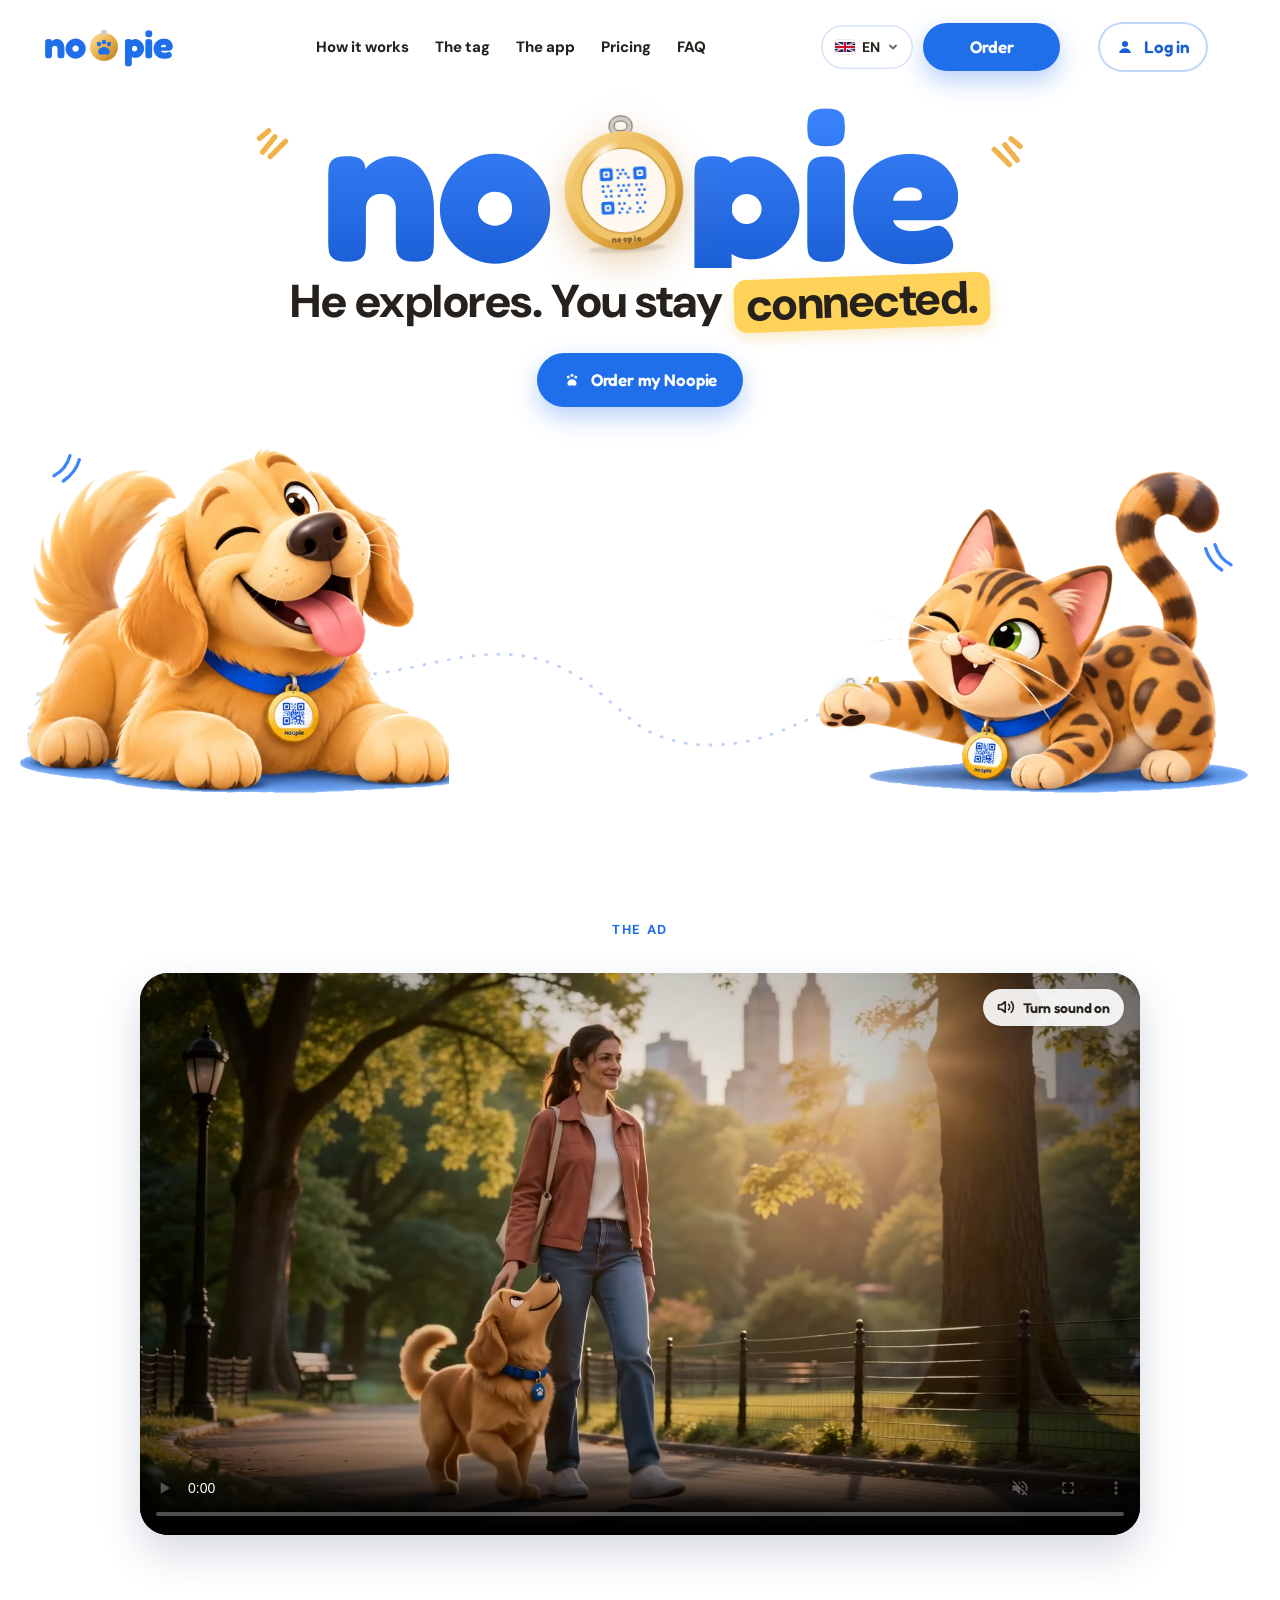
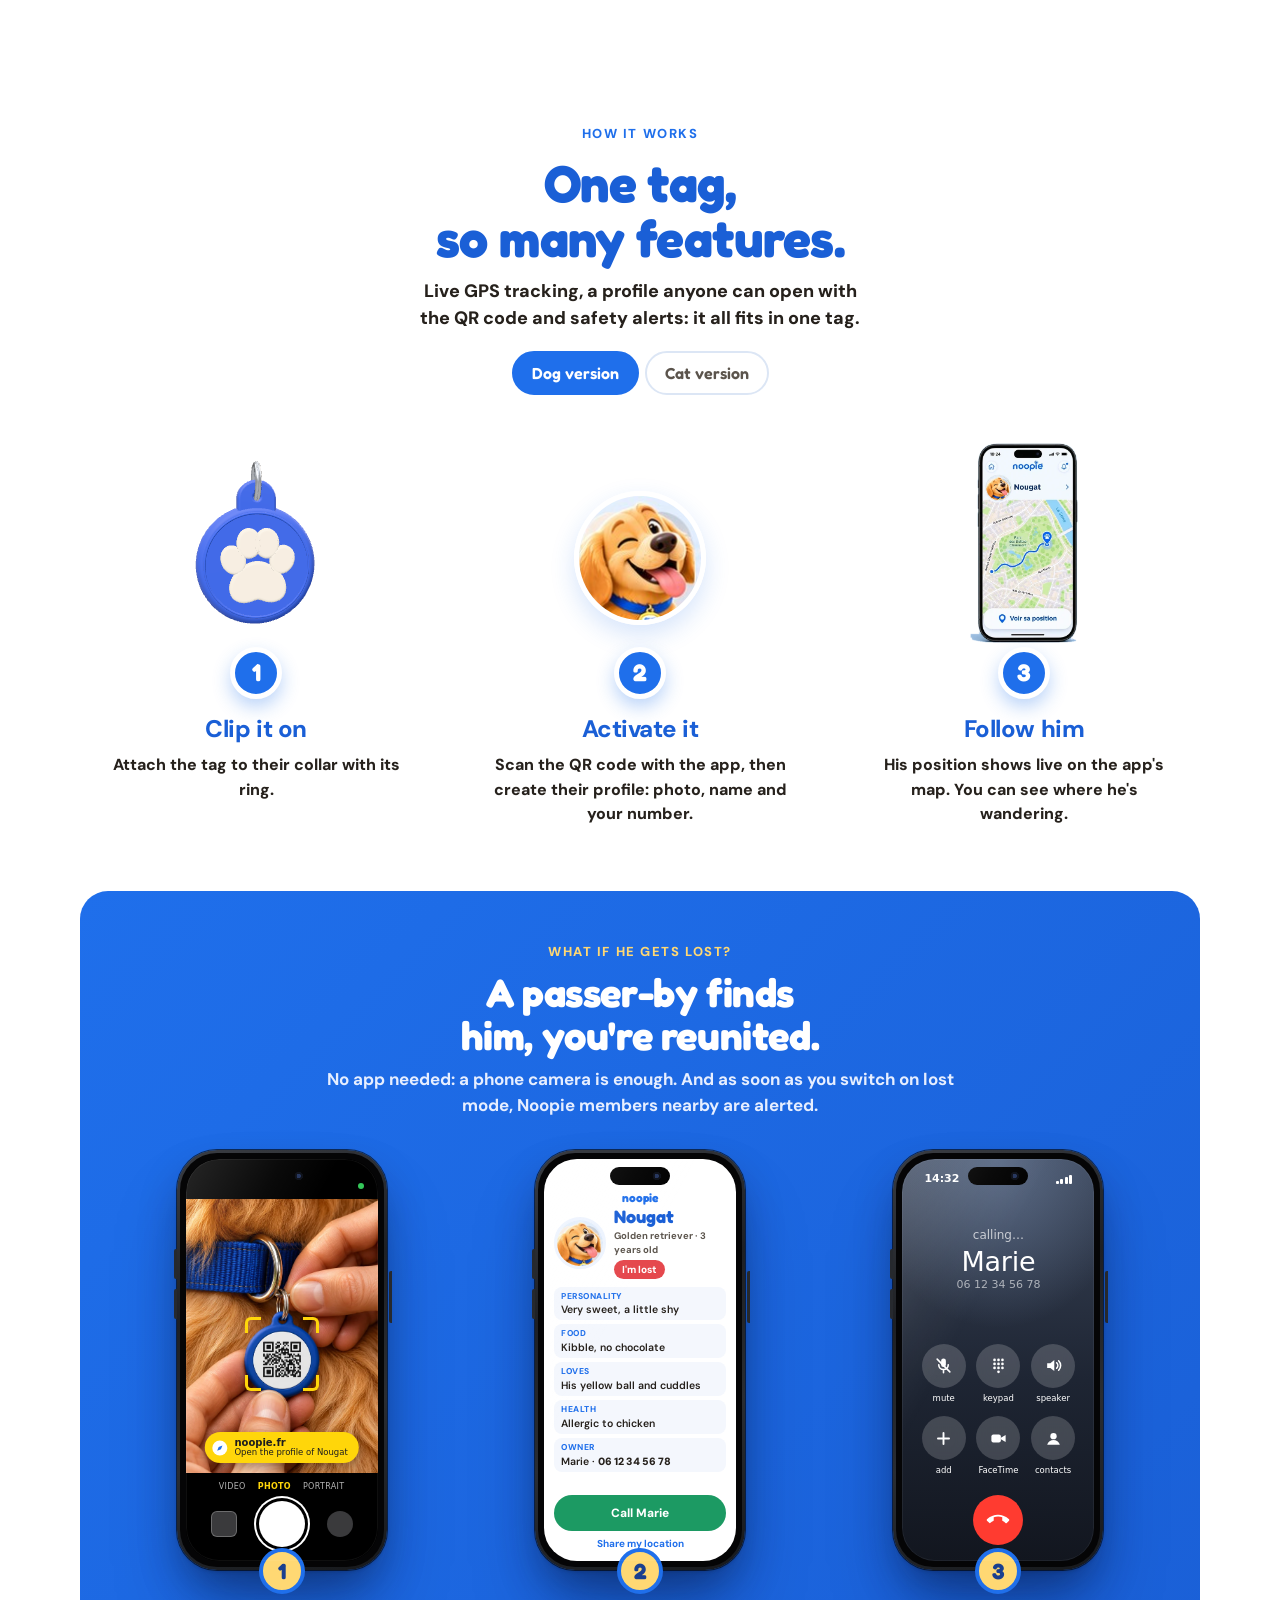
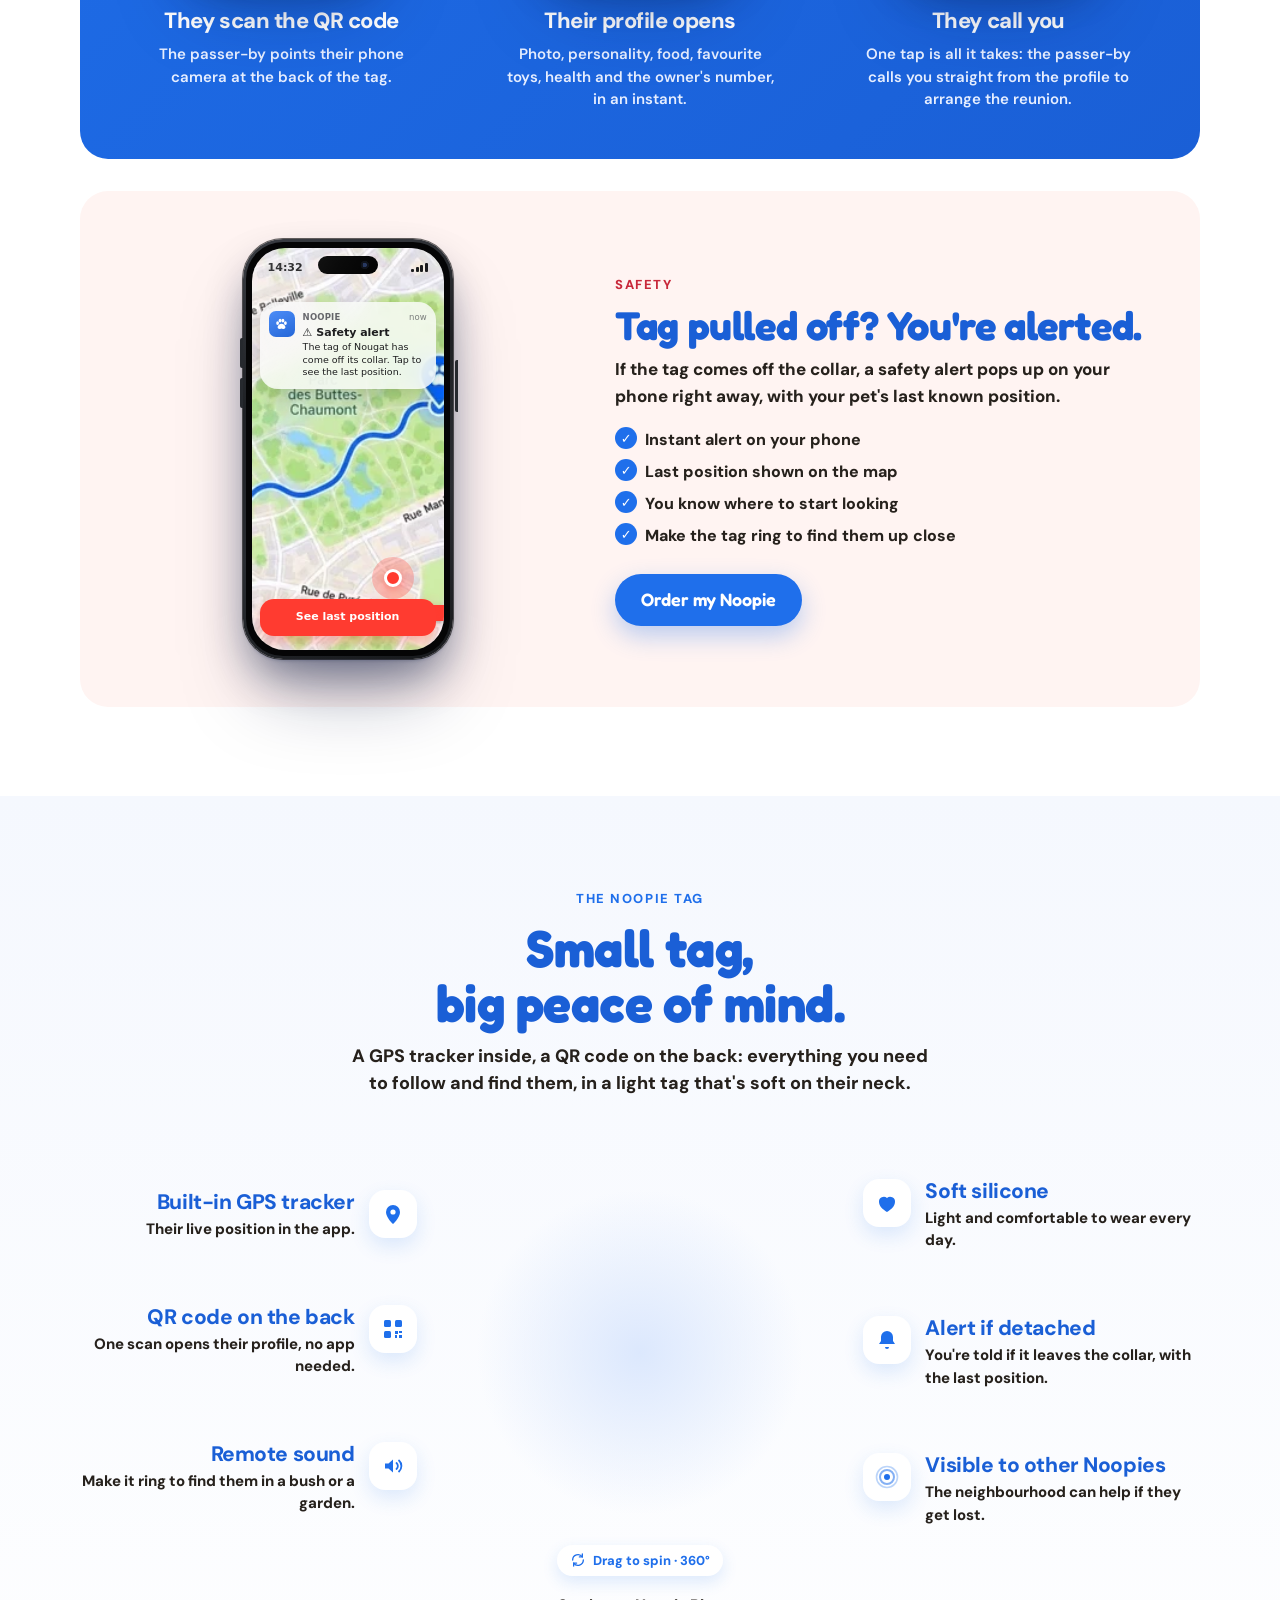
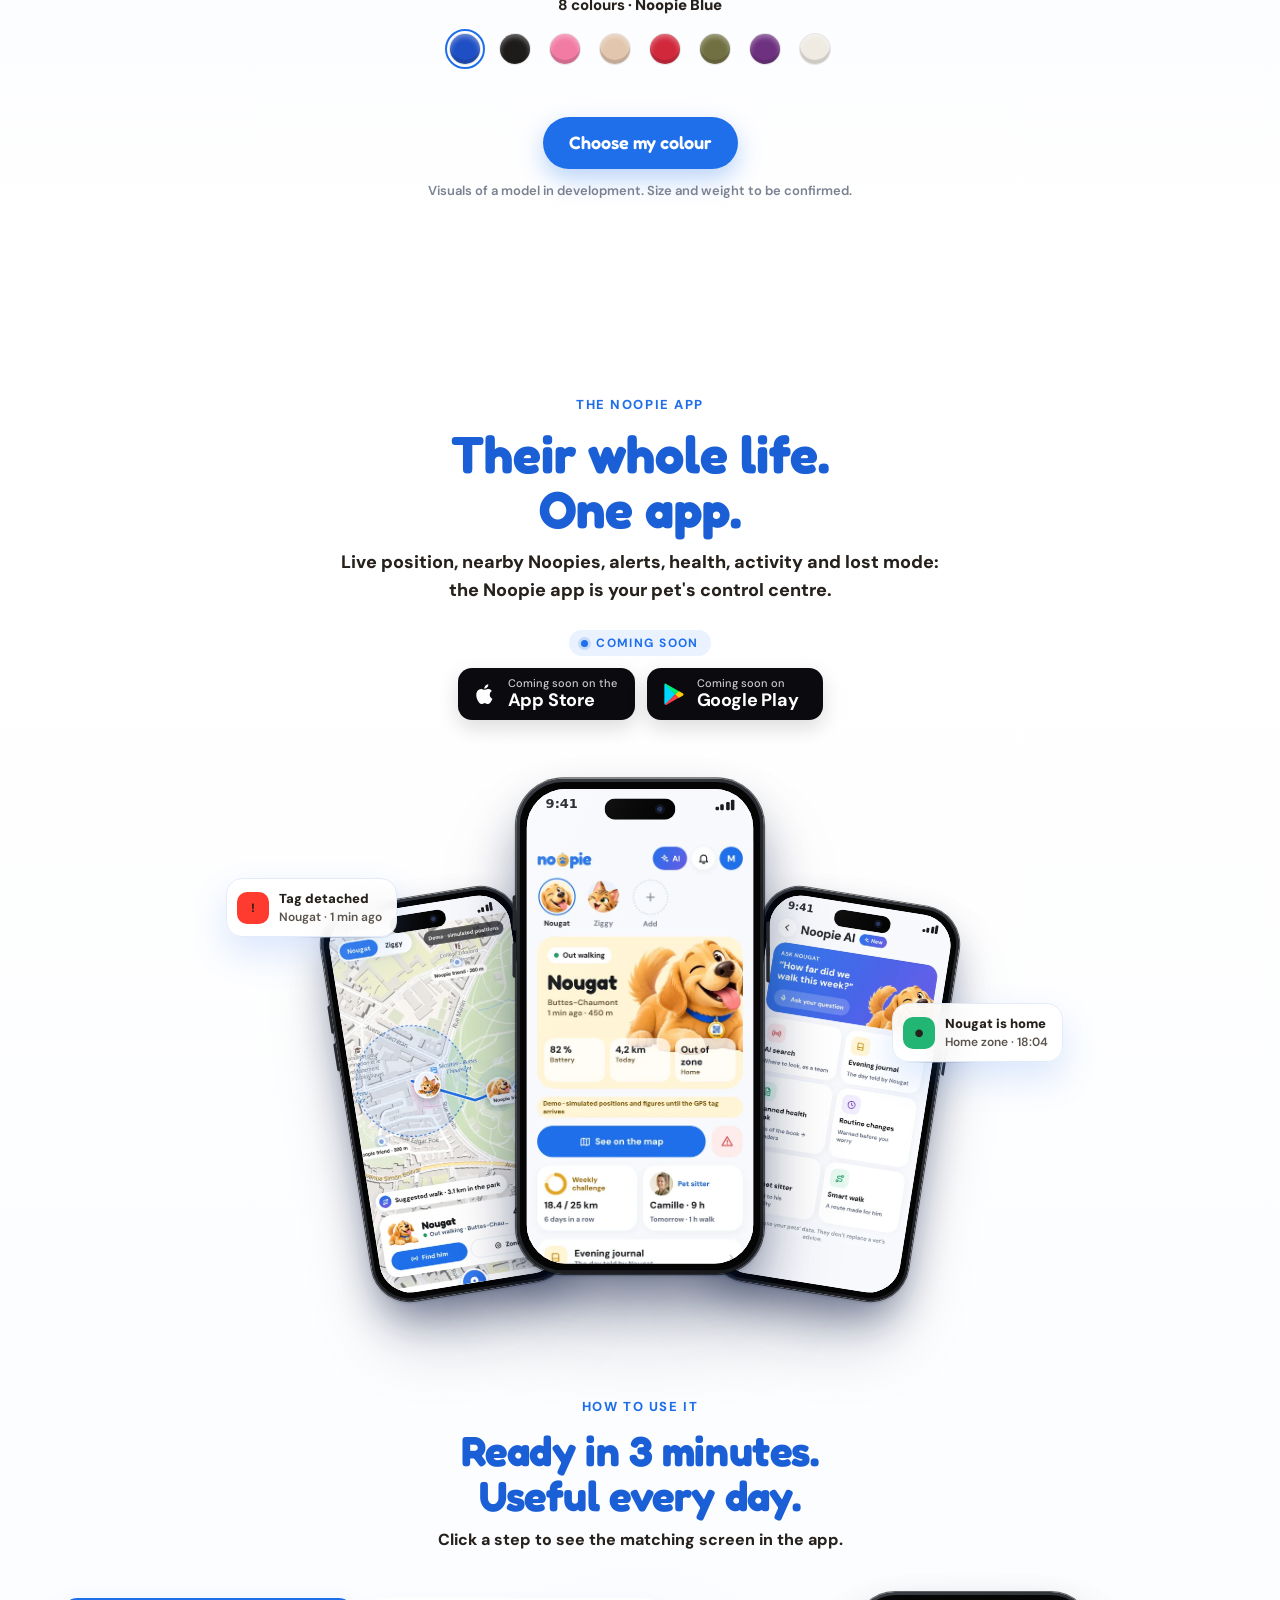
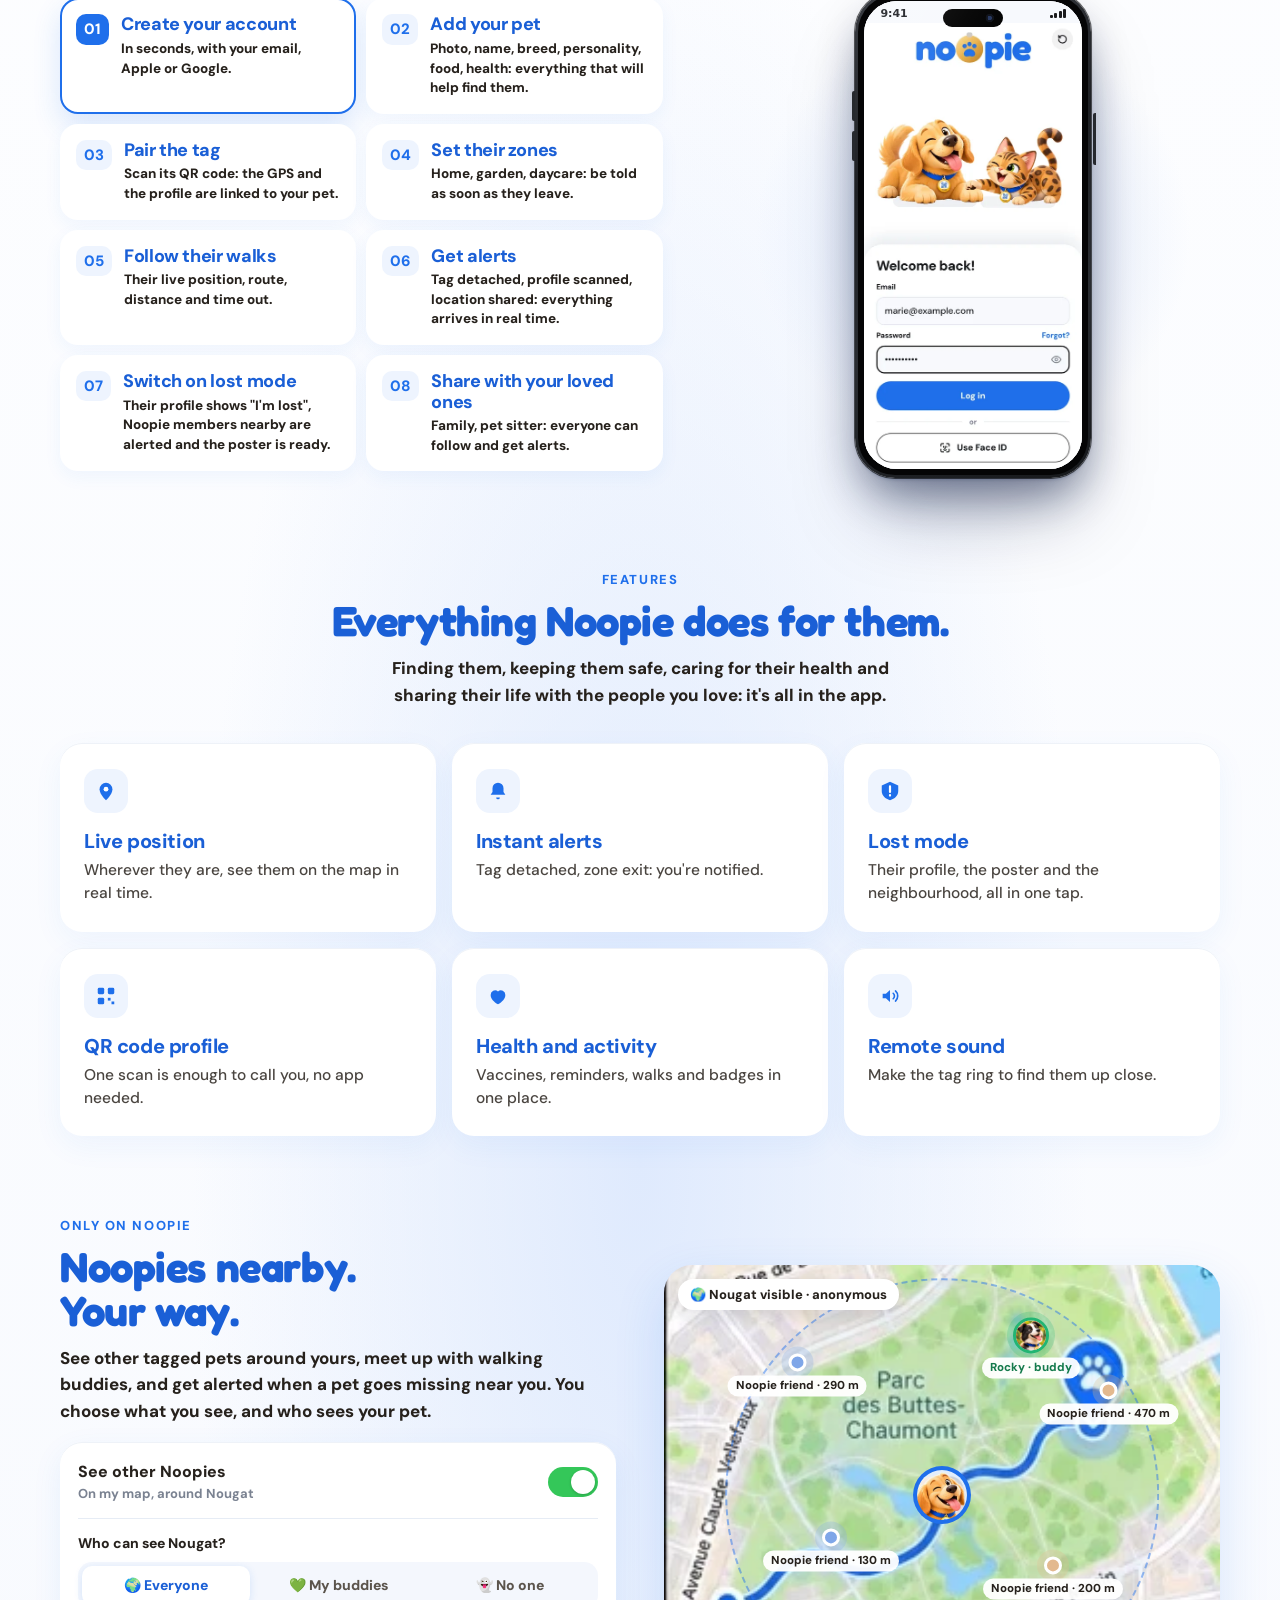
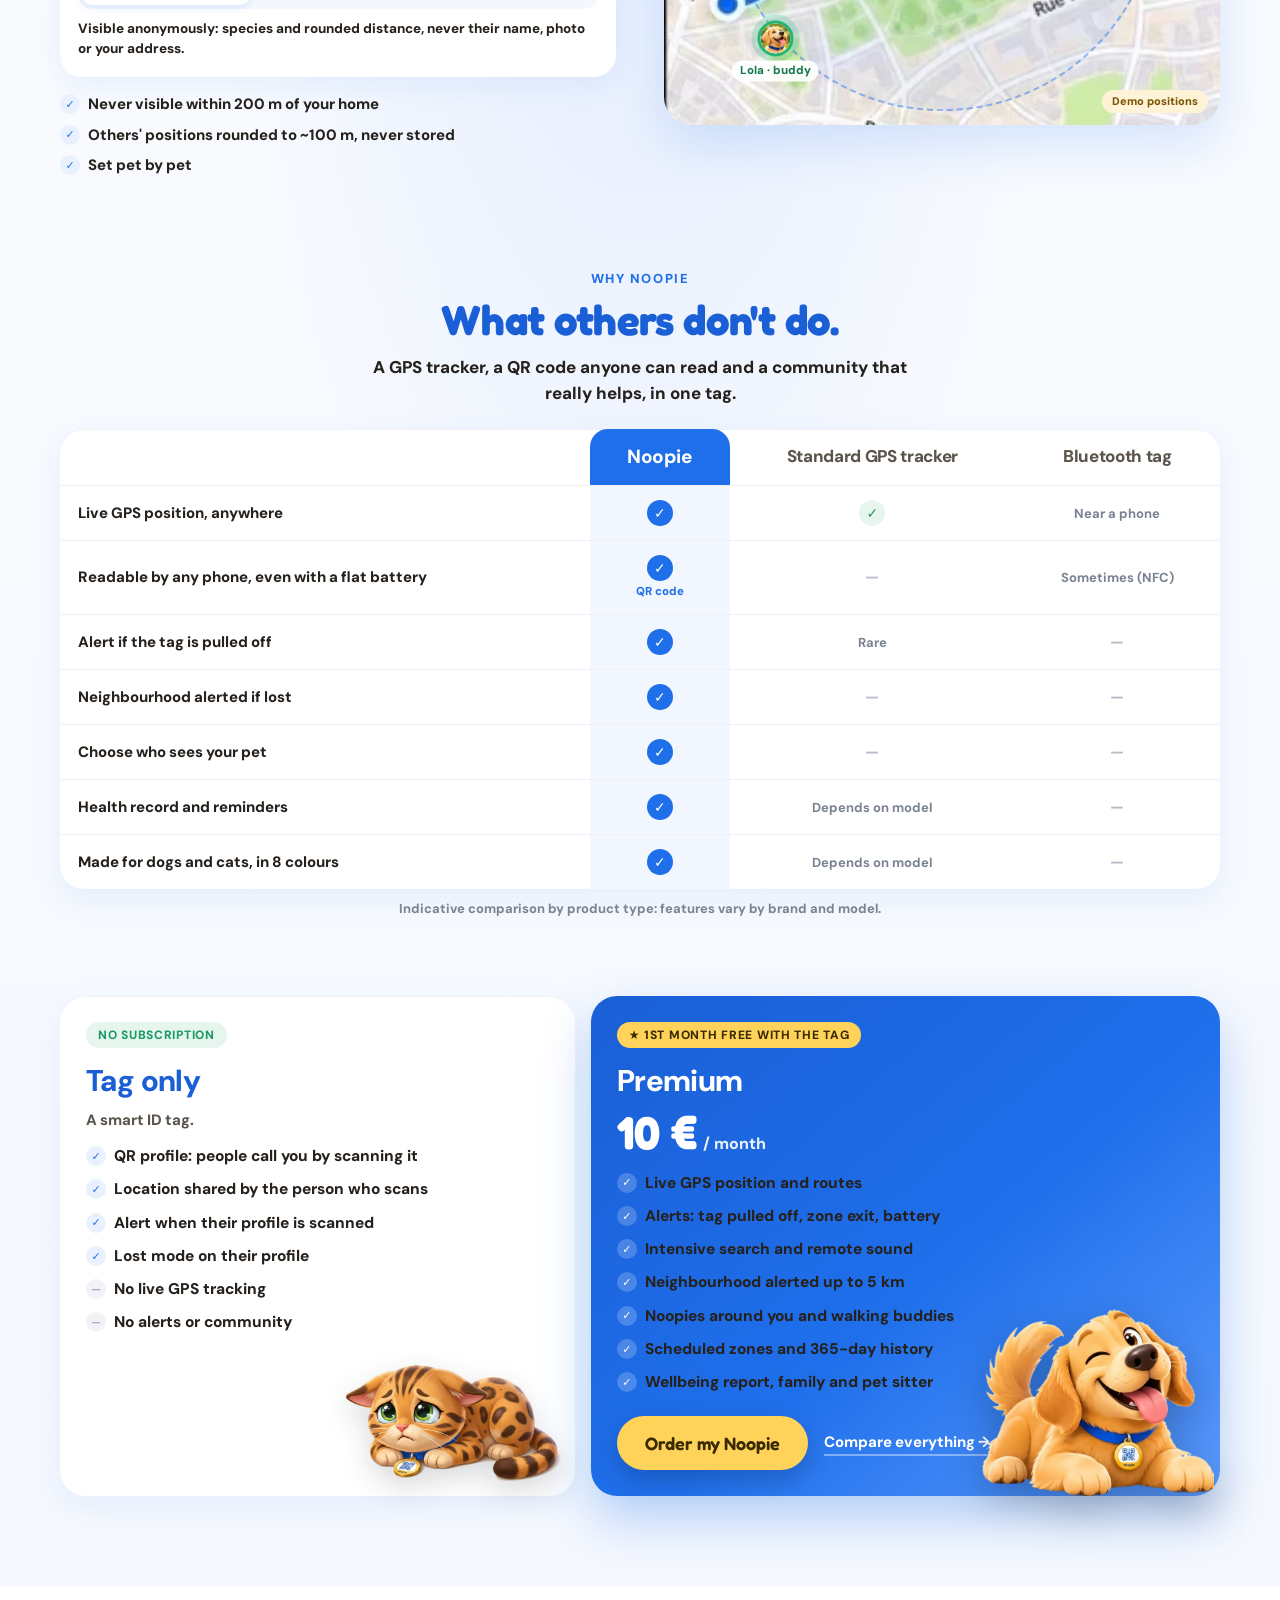
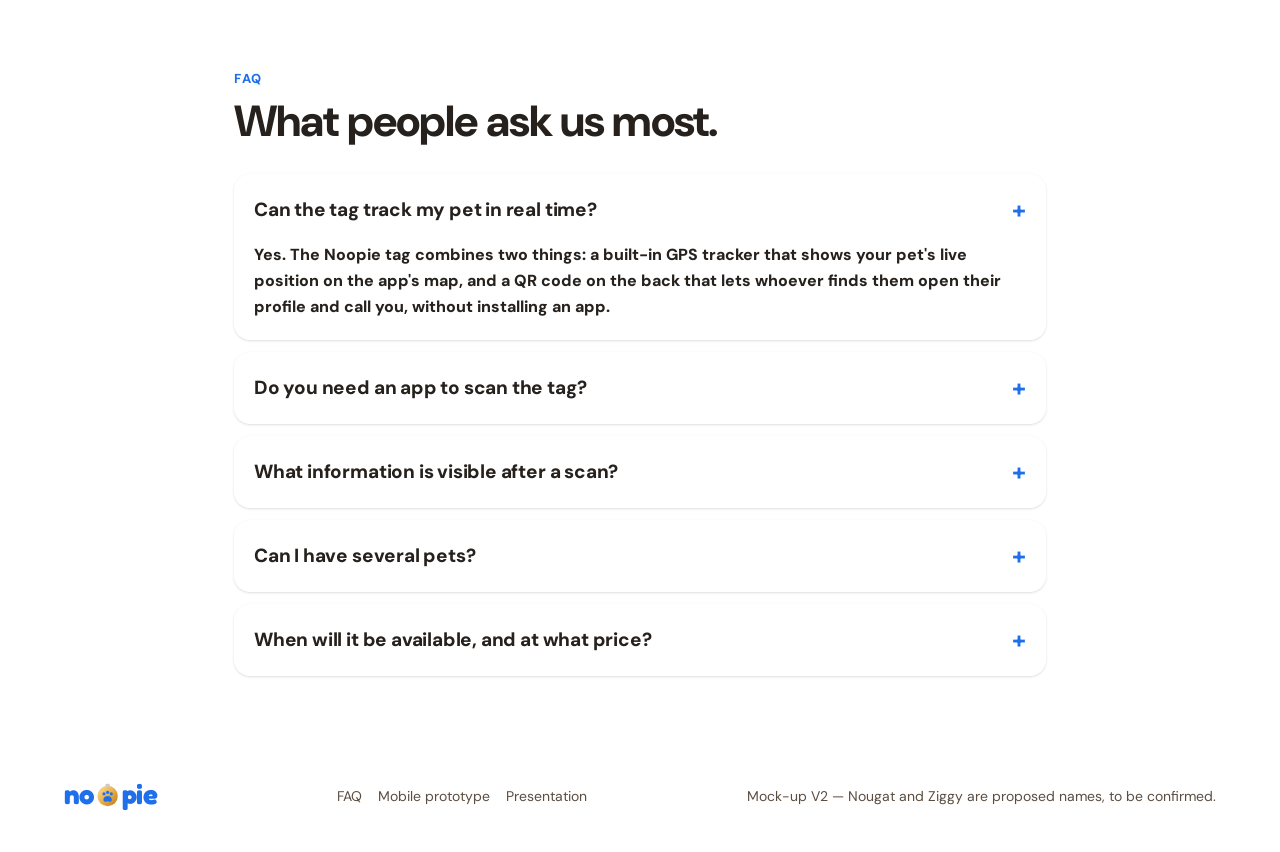
==== commit c55d7e44: "Mon compte : connexion au compte de présentation et espace = l'app Noopie complète Co-Authored-By: C" ====
--- a/index.html
+++ b/index.html
@@ -1,4 +1,4 @@
-<!DOCTYPE html><html lang="fr"><head><meta charSet="utf-8"/><meta name="viewport" content="width=device-width, initial-scale=1"/><link rel="preload" href="refs/hero-dog.webp" as="image"/><link rel="preload" as="image" href="refs/yarn.svg"/><link rel="preload" href="refs/hero-cat.webp" as="image"/><link rel="preload" as="image" href="avatars/dog-01-golden.jpg"/><link rel="preload" as="image" href="avatars/dog-02-labrador.jpg"/><link rel="preload" as="image" href="avatars/dog-03-berger-allemand.jpg"/><link rel="preload" as="image" href="avatars/dog-04-bouledogue.jpg"/><link rel="preload" as="image" href="avatars/dog-05-beagle.jpg"/><link rel="preload" as="image" href="avatars/dog-06-husky.jpg"/><link rel="preload" as="image" href="avatars/dog-07-shiba-inu.jpg"/><link rel="stylesheet" href="./_next/static/chunks/2xskfzx-vf1pj.css" data-precedence="next"/><link rel="stylesheet" href="./_next/static/chunks/2ddmrojwgxvfe.css" data-precedence="next"/><link rel="preload" as="script" fetchPriority="low" href="./_next/static/chunks/310vm2bl3xxpt.js"/><script src="./_next/static/chunks/3r801q3tr245x.js" async=""></script><script src="./_next/static/chunks/2iaf6ywsgf9d5.js" async=""></script><script src="./_next/static/chunks/3r-okv0vpv6lc.js" async=""></script><script src="./_next/static/chunks/40wec9cq5kuxs.js" async=""></script><script src="./_next/static/chunks/turbopack-0hvx9v9vijn-c.js" async=""></script><script src="./_next/static/chunks/1ua2kfq9s-me6.js" async=""></script><script src="./_next/static/chunks/1490ihnbi2crv.js" async=""></script><script src="./_next/static/chunks/3q2igzkbwng7i.js" async=""></script><script src="./_next/static/chunks/002gyy15ct9fa.js" async=""></script><script src="./_next/static/chunks/3q6qiab8-8cez.js" async=""></script><script src="./_next/static/chunks/0_zs9fktn8zne.js" async=""></script><script src="./_next/static/chunks/0wbvs5nyu2pt0.js" async=""></script><link rel="preload" href="https://fonts.googleapis.com/css2?family=Fredoka:wght@400;500;600;700&amp;family=DM+Sans:ital,wght@0,400;0,600;0,700;0,800;1,400&amp;display=swap" as="style"/><link rel="preload" href="refs/portrait-dog.jpg" as="image"/><link rel="preload" href="refs/portrait-cat.jpg" as="image"/><link rel="preload" as="image" href="avatars/dog-08-caniche.jpg"/><link rel="preload" as="image" href="avatars/dog-09-teckel.jpg"/><link rel="preload" as="image" href="avatars/dog-10-border-collie.jpg"/><link rel="preload" as="image" href="refs/biarritz-tile.jpg"/><meta name="theme-color" content="#1f6feb"/><title>Noopie — Le médaillon QR pour chiens et chats</title><meta name="description" content="Un scan, et on vous appelle. Le médaillon Noopie se fixe au collier : si votre animal se perd, la personne qui le retrouve scanne le QR code et vous joint tout de suite."/><link rel="icon" href="/favicon.ico?favicon.117ezoe8m31dk.ico" sizes="48x48" type="image/x-icon"/><link rel="preconnect" href="https://fonts.googleapis.com"/><link rel="preconnect" href="https://fonts.gstatic.com" crossorigin="anonymous"/><link href="https://fonts.googleapis.com/css2?family=Fredoka:wght@400;500;600;700&amp;family=DM+Sans:ital,wght@0,400;0,600;0,700;0,800;1,400&amp;display=swap" rel="stylesheet"/><script src="./_next/static/chunks/0cz1d0mv5g_q7.js" noModule=""></script><link rel="stylesheet" href="presentation-home.css?v=86"/><script src="refs/noopie-i18n.js?v=6"></script>
+<!DOCTYPE html><html lang="fr"><head><meta charSet="utf-8"/><meta name="viewport" content="width=device-width, initial-scale=1"/><link rel="preload" href="refs/hero-dog.webp" as="image"/><link rel="preload" as="image" href="refs/yarn.svg"/><link rel="preload" href="refs/hero-cat.webp" as="image"/><link rel="preload" as="image" href="avatars/dog-01-golden.jpg"/><link rel="preload" as="image" href="avatars/dog-02-labrador.jpg"/><link rel="preload" as="image" href="avatars/dog-03-berger-allemand.jpg"/><link rel="preload" as="image" href="avatars/dog-04-bouledogue.jpg"/><link rel="preload" as="image" href="avatars/dog-05-beagle.jpg"/><link rel="preload" as="image" href="avatars/dog-06-husky.jpg"/><link rel="preload" as="image" href="avatars/dog-07-shiba-inu.jpg"/><link rel="stylesheet" href="./_next/static/chunks/2xskfzx-vf1pj.css" data-precedence="next"/><link rel="stylesheet" href="./_next/static/chunks/2ddmrojwgxvfe.css" data-precedence="next"/><link rel="preload" as="script" fetchPriority="low" href="./_next/static/chunks/310vm2bl3xxpt.js"/><script src="./_next/static/chunks/3r801q3tr245x.js" async=""></script><script src="./_next/static/chunks/2iaf6ywsgf9d5.js" async=""></script><script src="./_next/static/chunks/3r-okv0vpv6lc.js" async=""></script><script src="./_next/static/chunks/40wec9cq5kuxs.js" async=""></script><script src="./_next/static/chunks/turbopack-0hvx9v9vijn-c.js" async=""></script><script src="./_next/static/chunks/1ua2kfq9s-me6.js" async=""></script><script src="./_next/static/chunks/1490ihnbi2crv.js" async=""></script><script src="./_next/static/chunks/3q2igzkbwng7i.js" async=""></script><script src="./_next/static/chunks/002gyy15ct9fa.js" async=""></script><script src="./_next/static/chunks/3q6qiab8-8cez.js" async=""></script><script src="./_next/static/chunks/0_zs9fktn8zne.js" async=""></script><script src="./_next/static/chunks/0wbvs5nyu2pt0.js" async=""></script><link rel="preload" href="https://fonts.googleapis.com/css2?family=Fredoka:wght@400;500;600;700&amp;family=DM+Sans:ital,wght@0,400;0,600;0,700;0,800;1,400&amp;display=swap" as="style"/><link rel="preload" href="refs/portrait-dog.jpg" as="image"/><link rel="preload" href="refs/portrait-cat.jpg" as="image"/><link rel="preload" as="image" href="avatars/dog-08-caniche.jpg"/><link rel="preload" as="image" href="avatars/dog-09-teckel.jpg"/><link rel="preload" as="image" href="avatars/dog-10-border-collie.jpg"/><link rel="preload" as="image" href="refs/biarritz-tile.jpg"/><meta name="theme-color" content="#1f6feb"/><title>Noopie — Le médaillon QR pour chiens et chats</title><meta name="description" content="Un scan, et on vous appelle. Le médaillon Noopie se fixe au collier : si votre animal se perd, la personne qui le retrouve scanne le QR code et vous joint tout de suite."/><link rel="icon" href="/favicon.ico?favicon.117ezoe8m31dk.ico" sizes="48x48" type="image/x-icon"/><link rel="preconnect" href="https://fonts.googleapis.com"/><link rel="preconnect" href="https://fonts.gstatic.com" crossorigin="anonymous"/><link href="https://fonts.googleapis.com/css2?family=Fredoka:wght@400;500;600;700&amp;family=DM+Sans:ital,wght@0,400;0,600;0,700;0,800;1,400&amp;display=swap" rel="stylesheet"/><script src="./_next/static/chunks/0cz1d0mv5g_q7.js" noModule=""></script><link rel="stylesheet" href="presentation-home.css?v=86"/><script src="refs/noopie-i18n.js?v=7"></script>
 </head><body class="min-h-screen bg-cream text-ink"><div hidden=""><!--$--><!--/$--></div><svg width="0" height="0" style="position:absolute" aria-hidden="true" focusable="false">
 <defs>
  <linearGradient id="g-fur" x1="0" y1="0" x2="0" y2="1"><stop offset="0" stop-color="#FBD98E"/><stop offset=".55" stop-color="#F0B24A"/><stop offset="1" stop-color="#C9842A"/></linearGradient>
